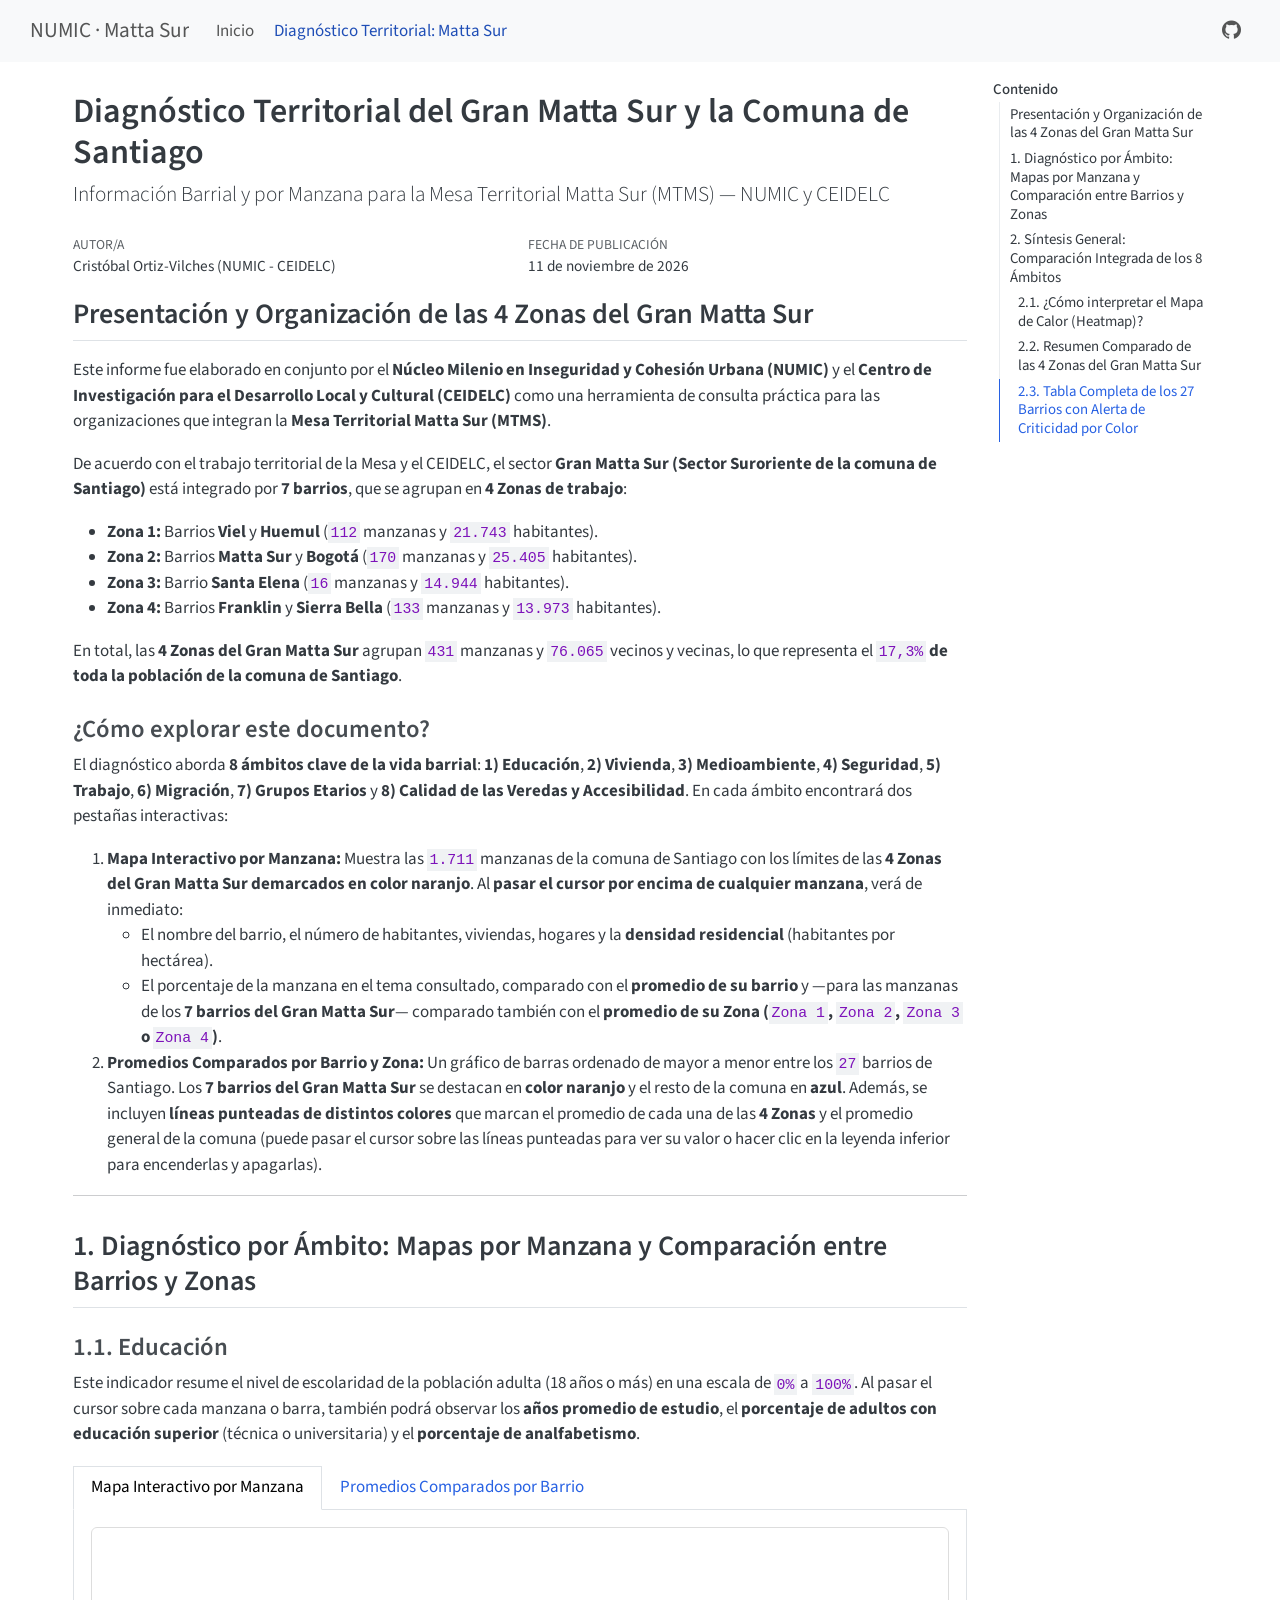
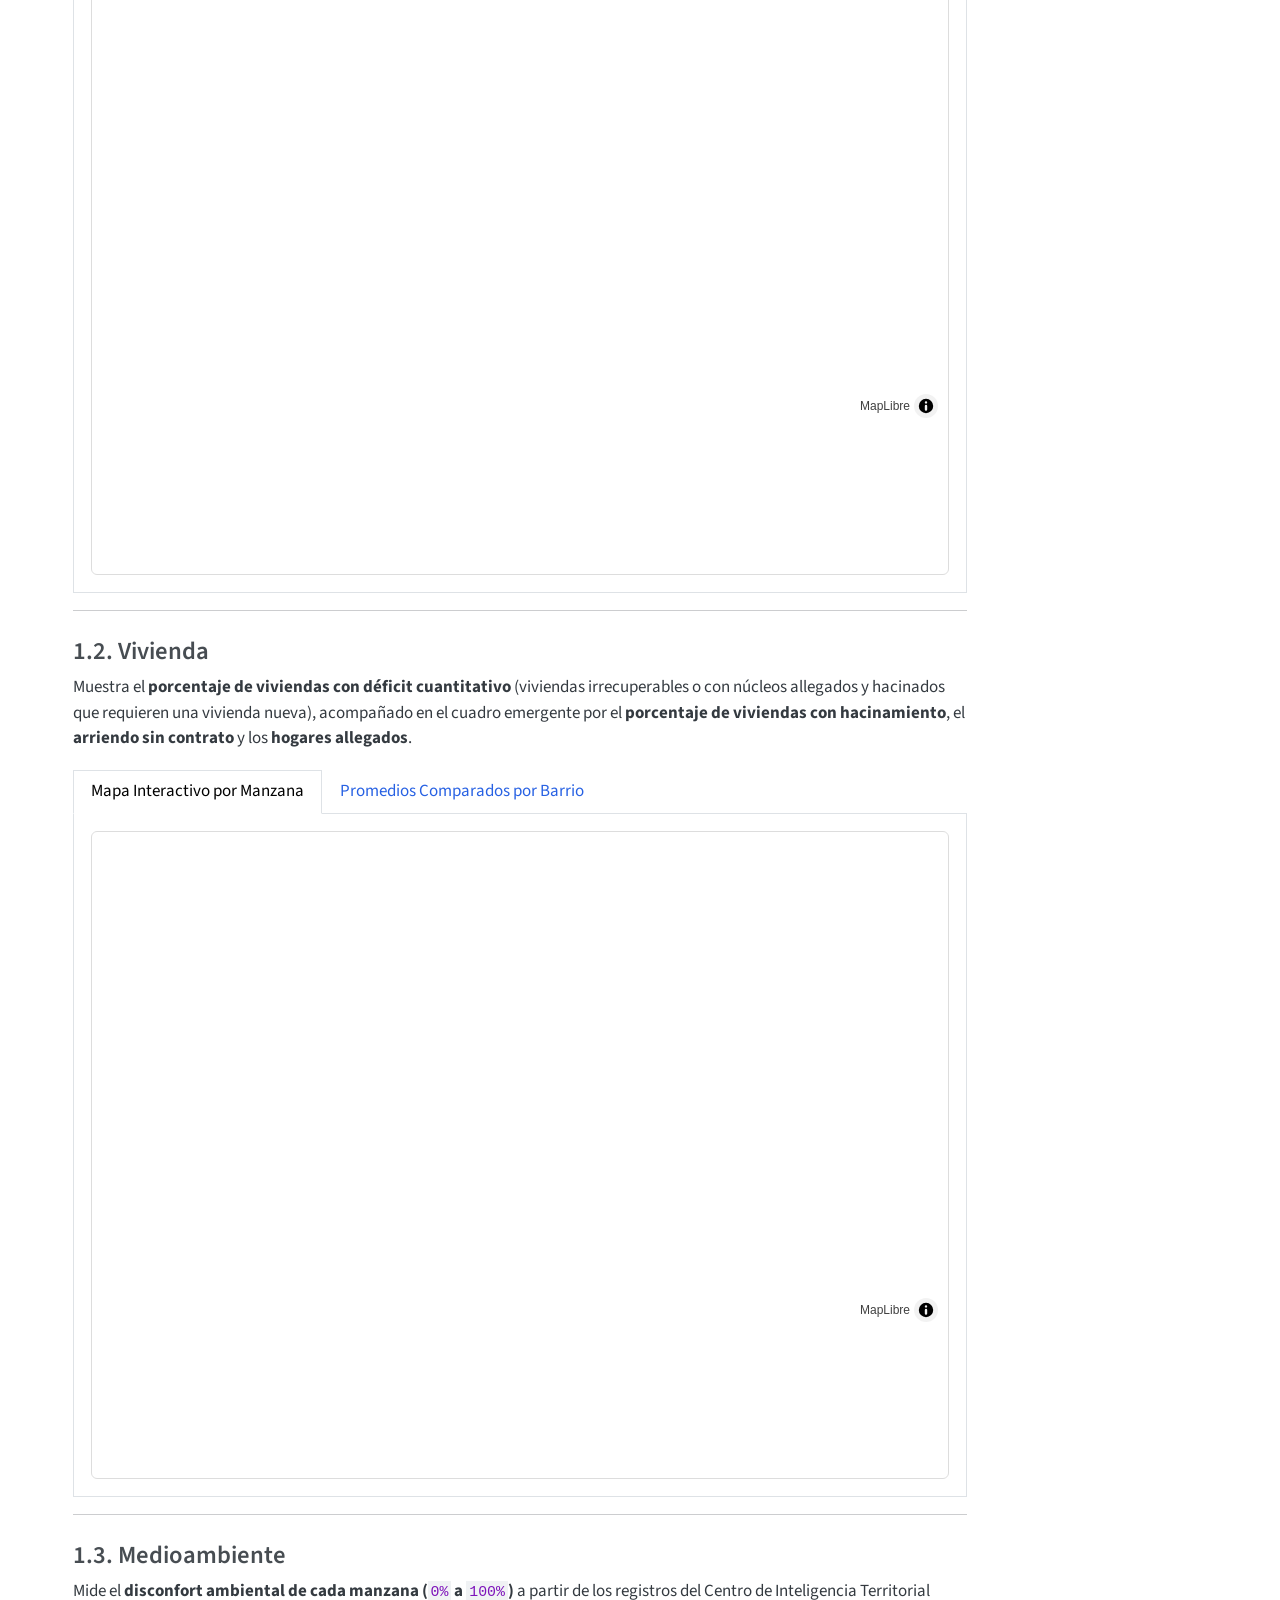
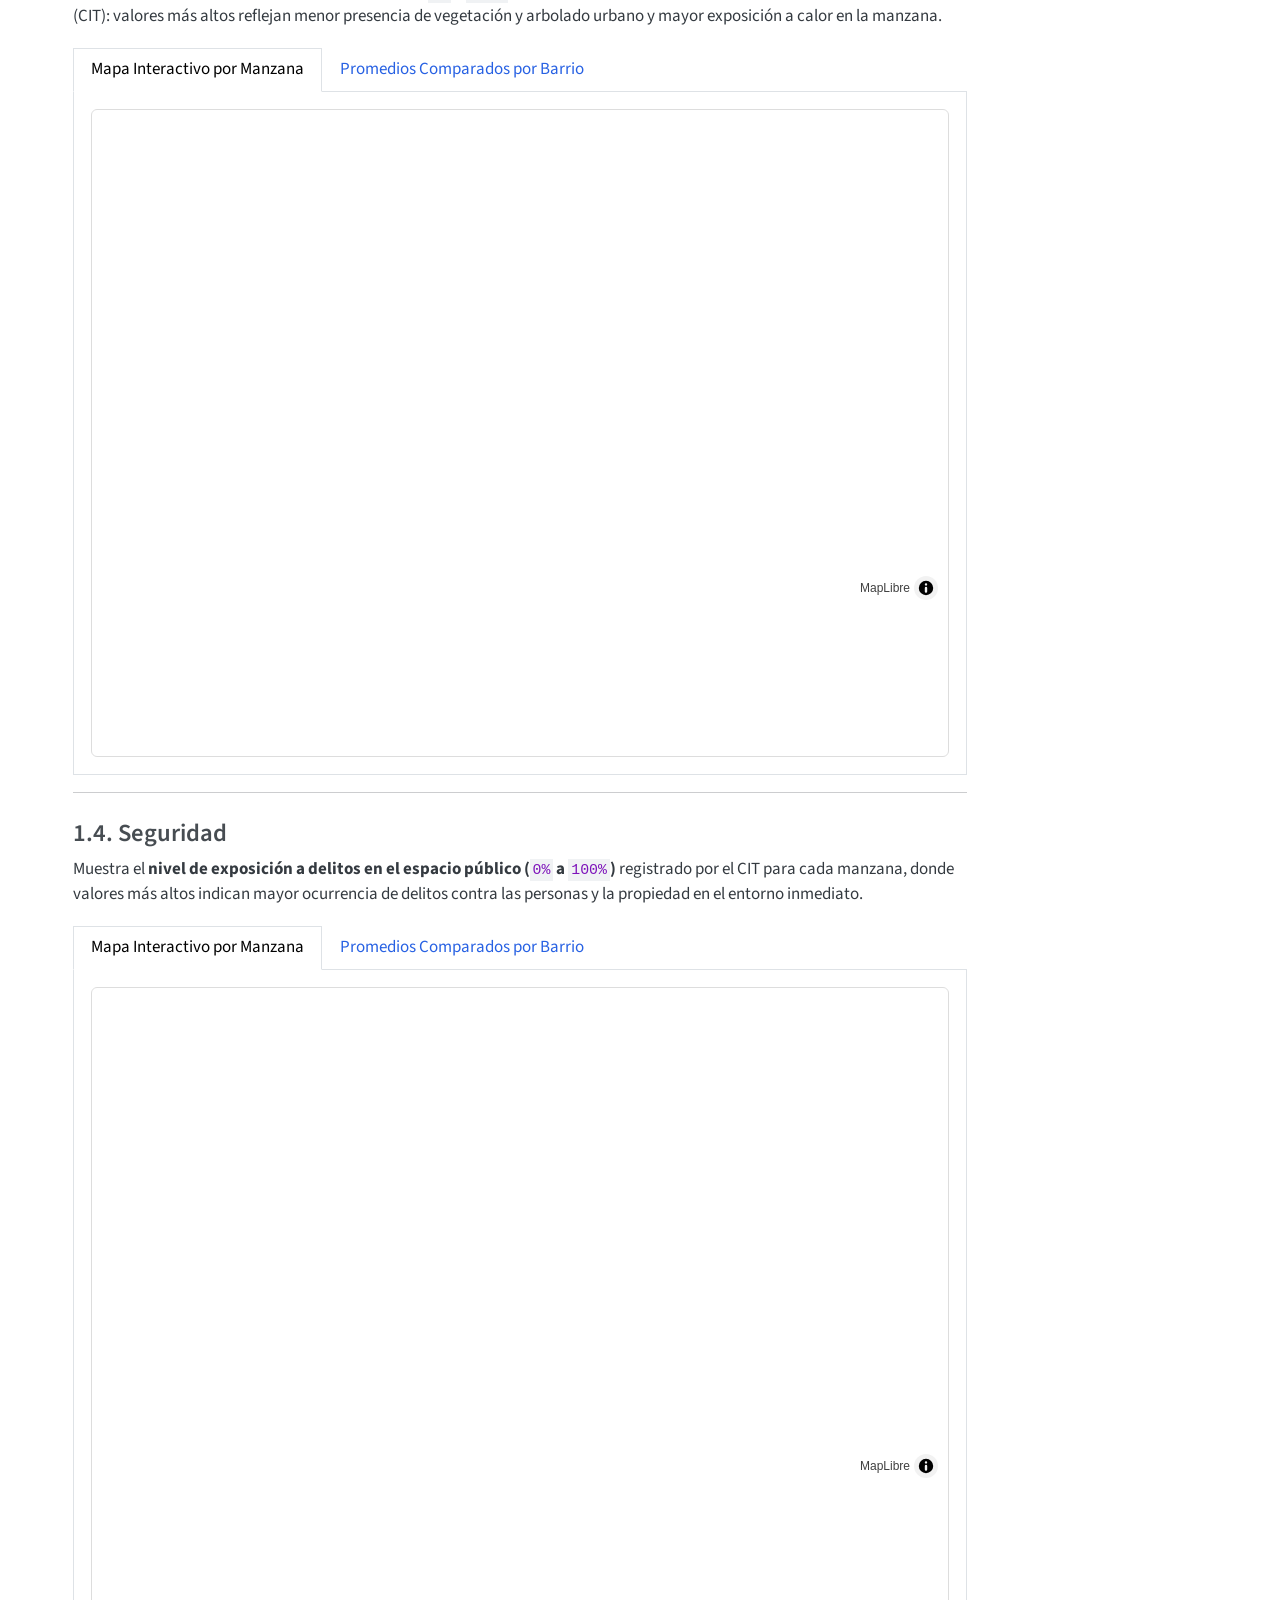
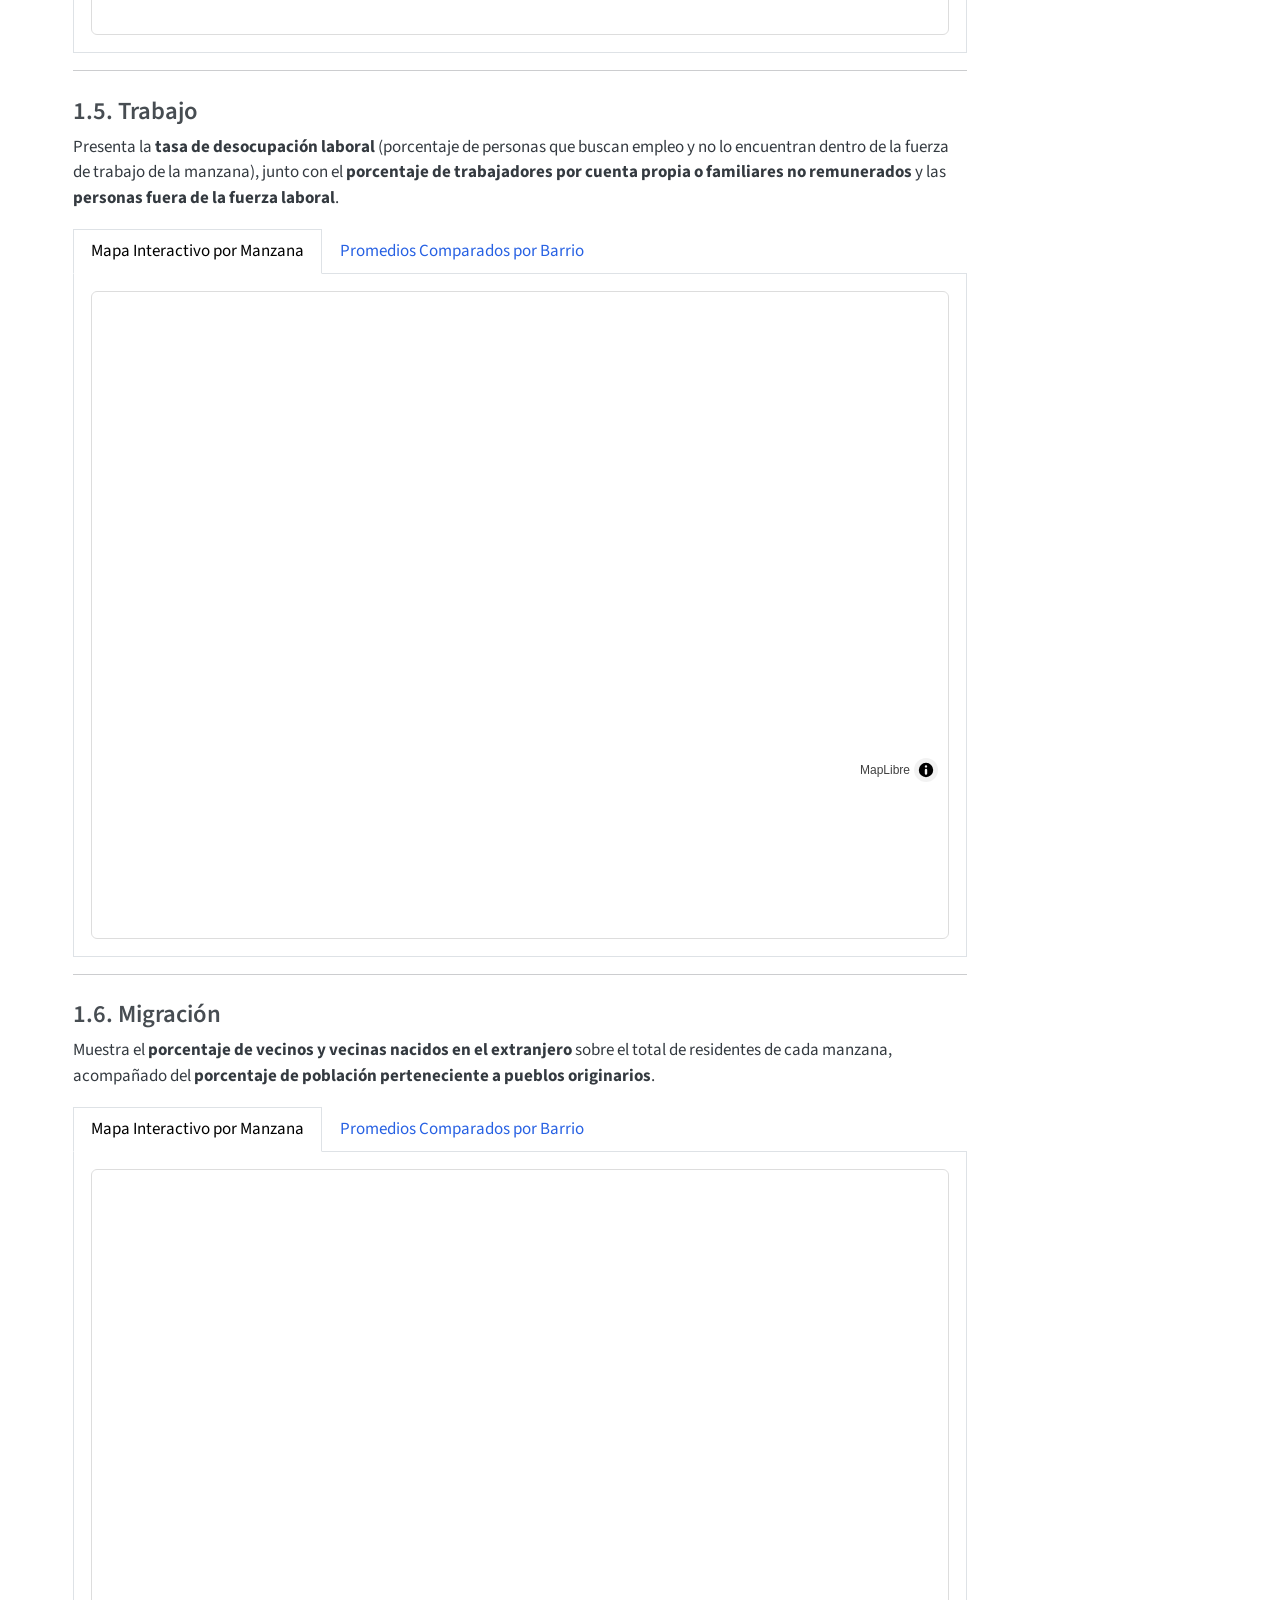
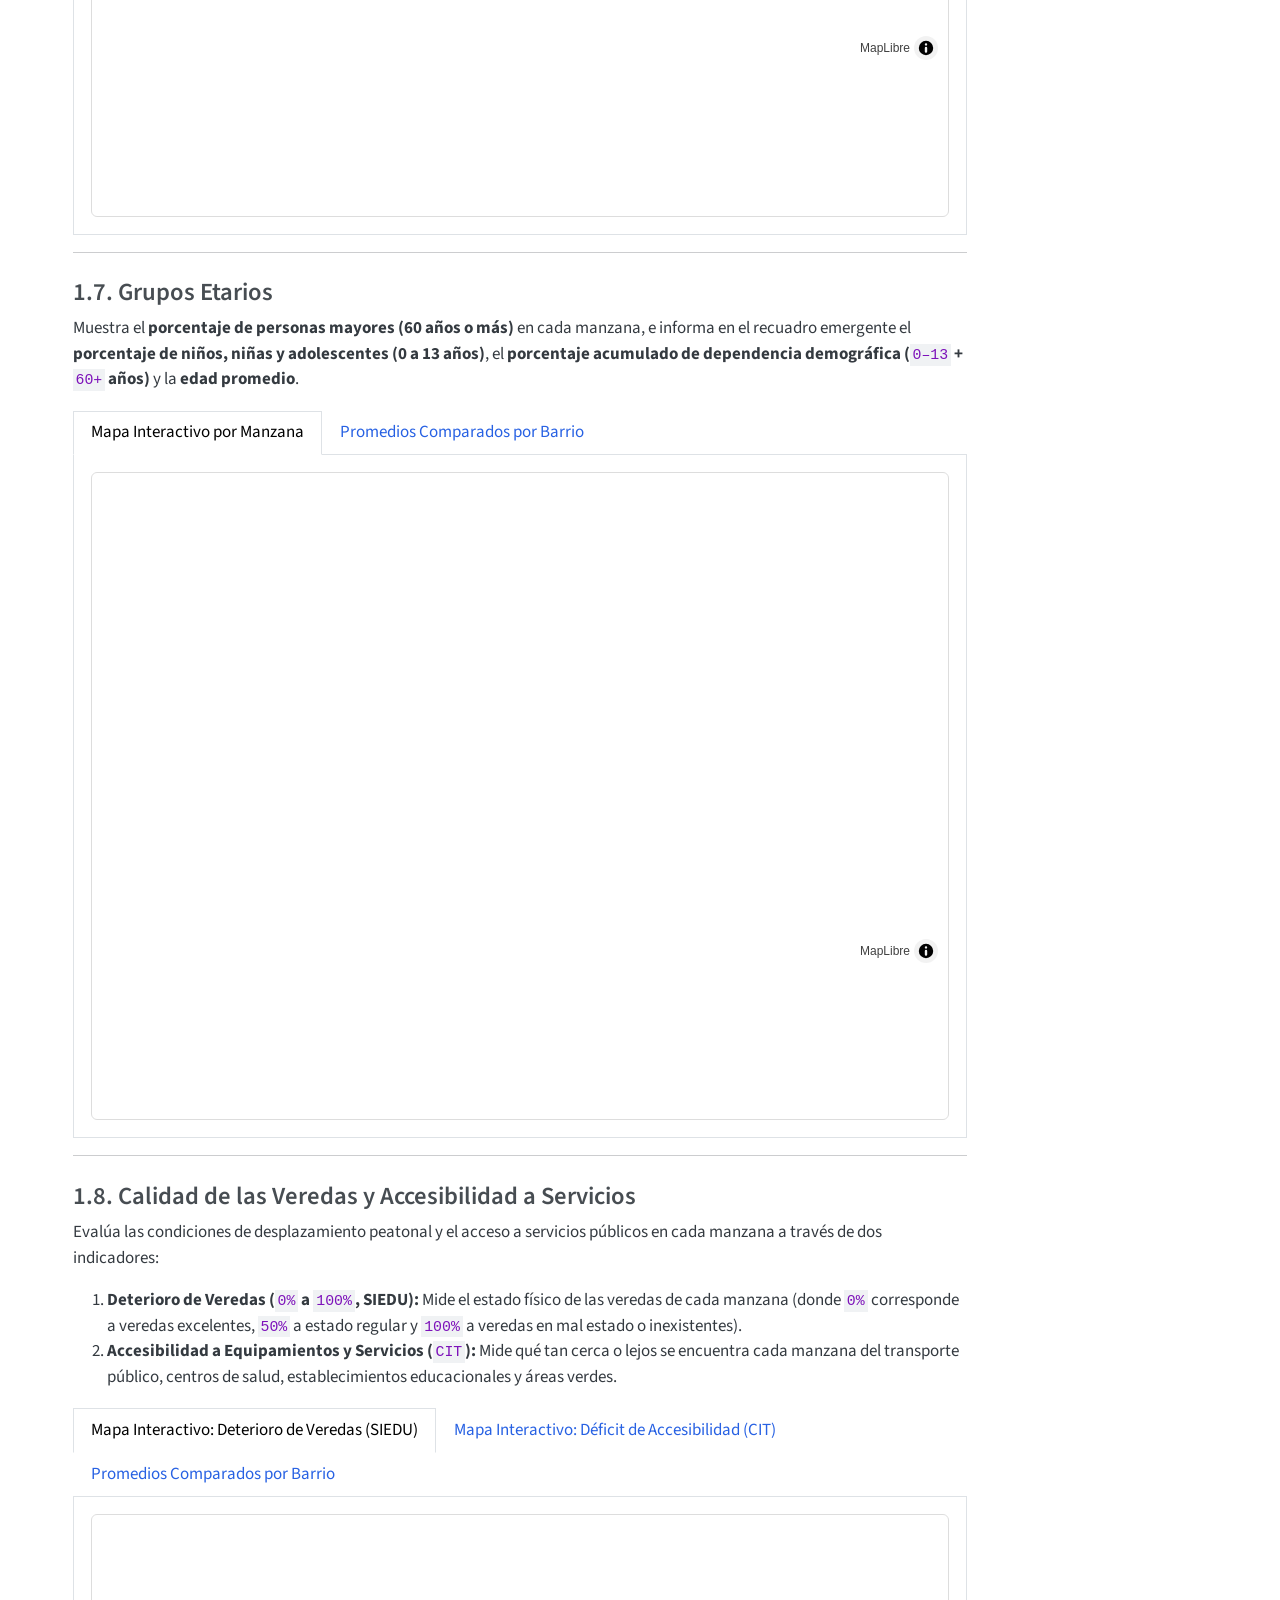
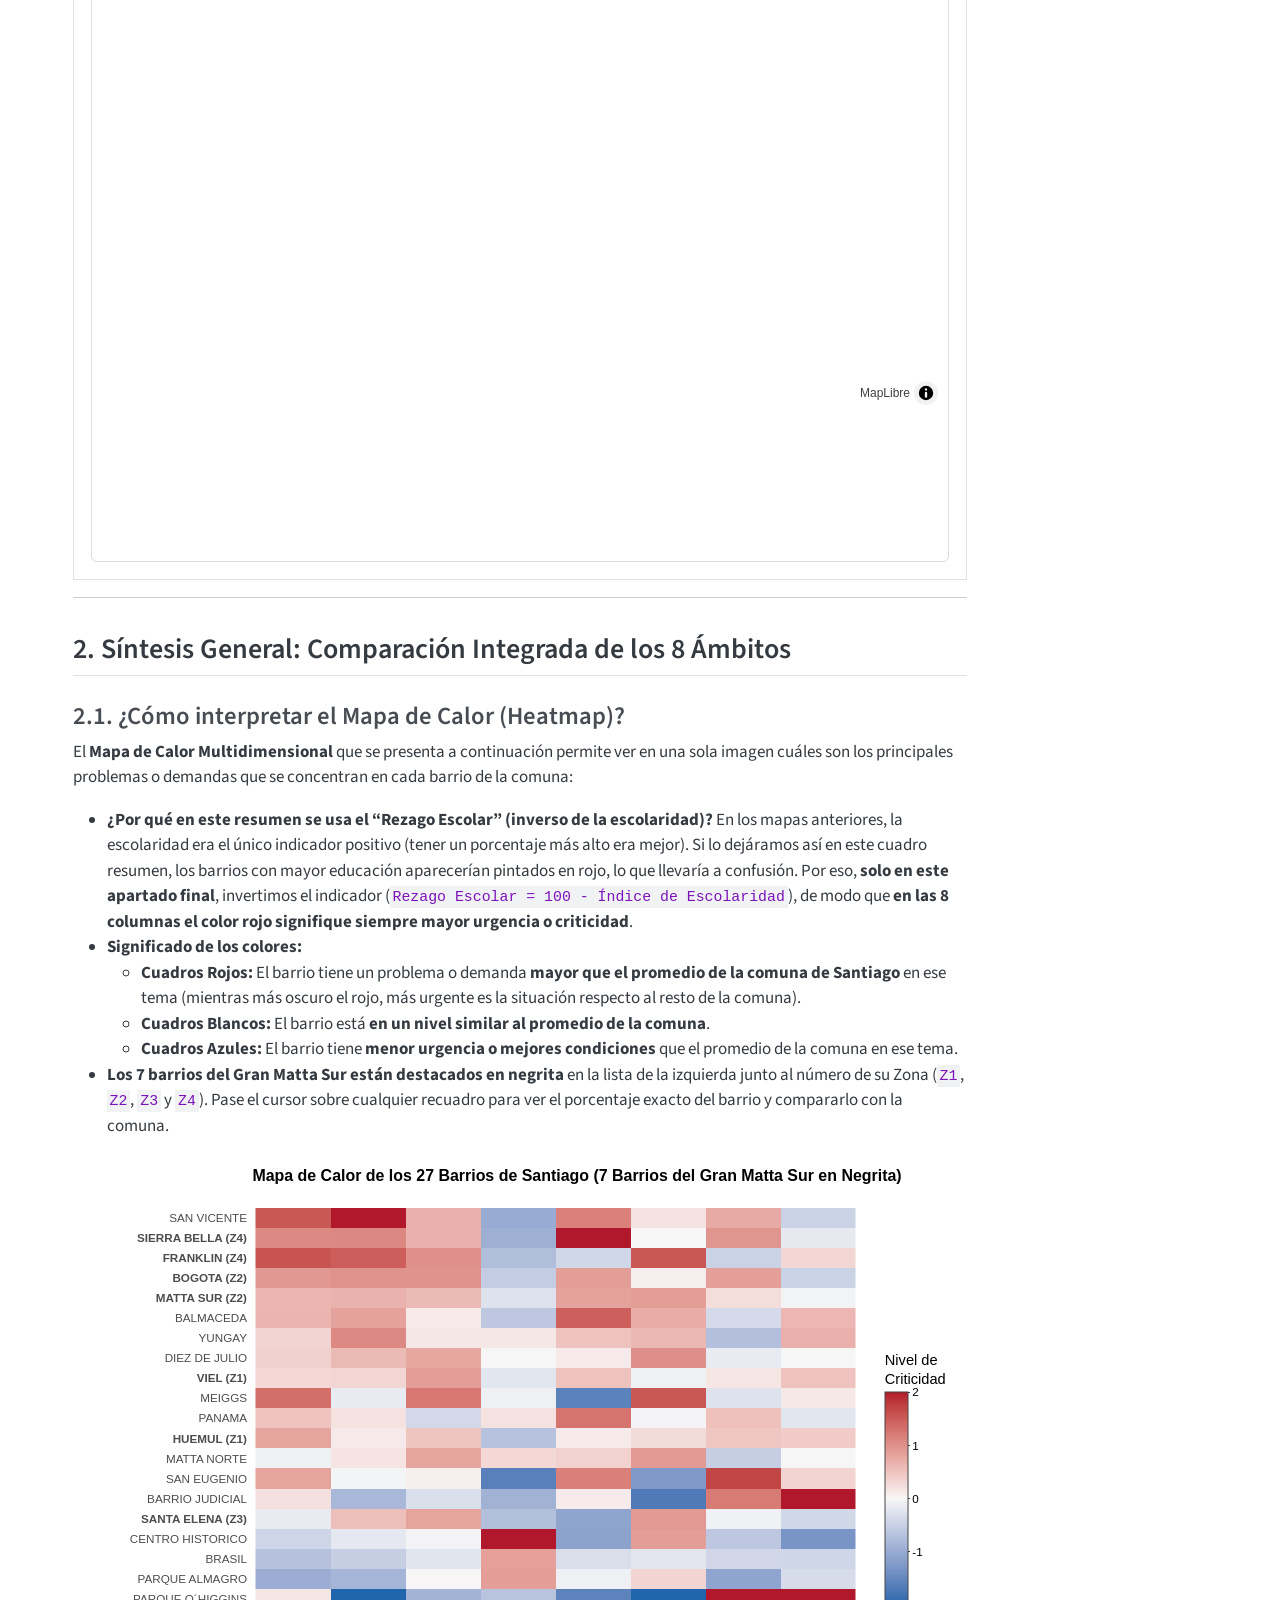
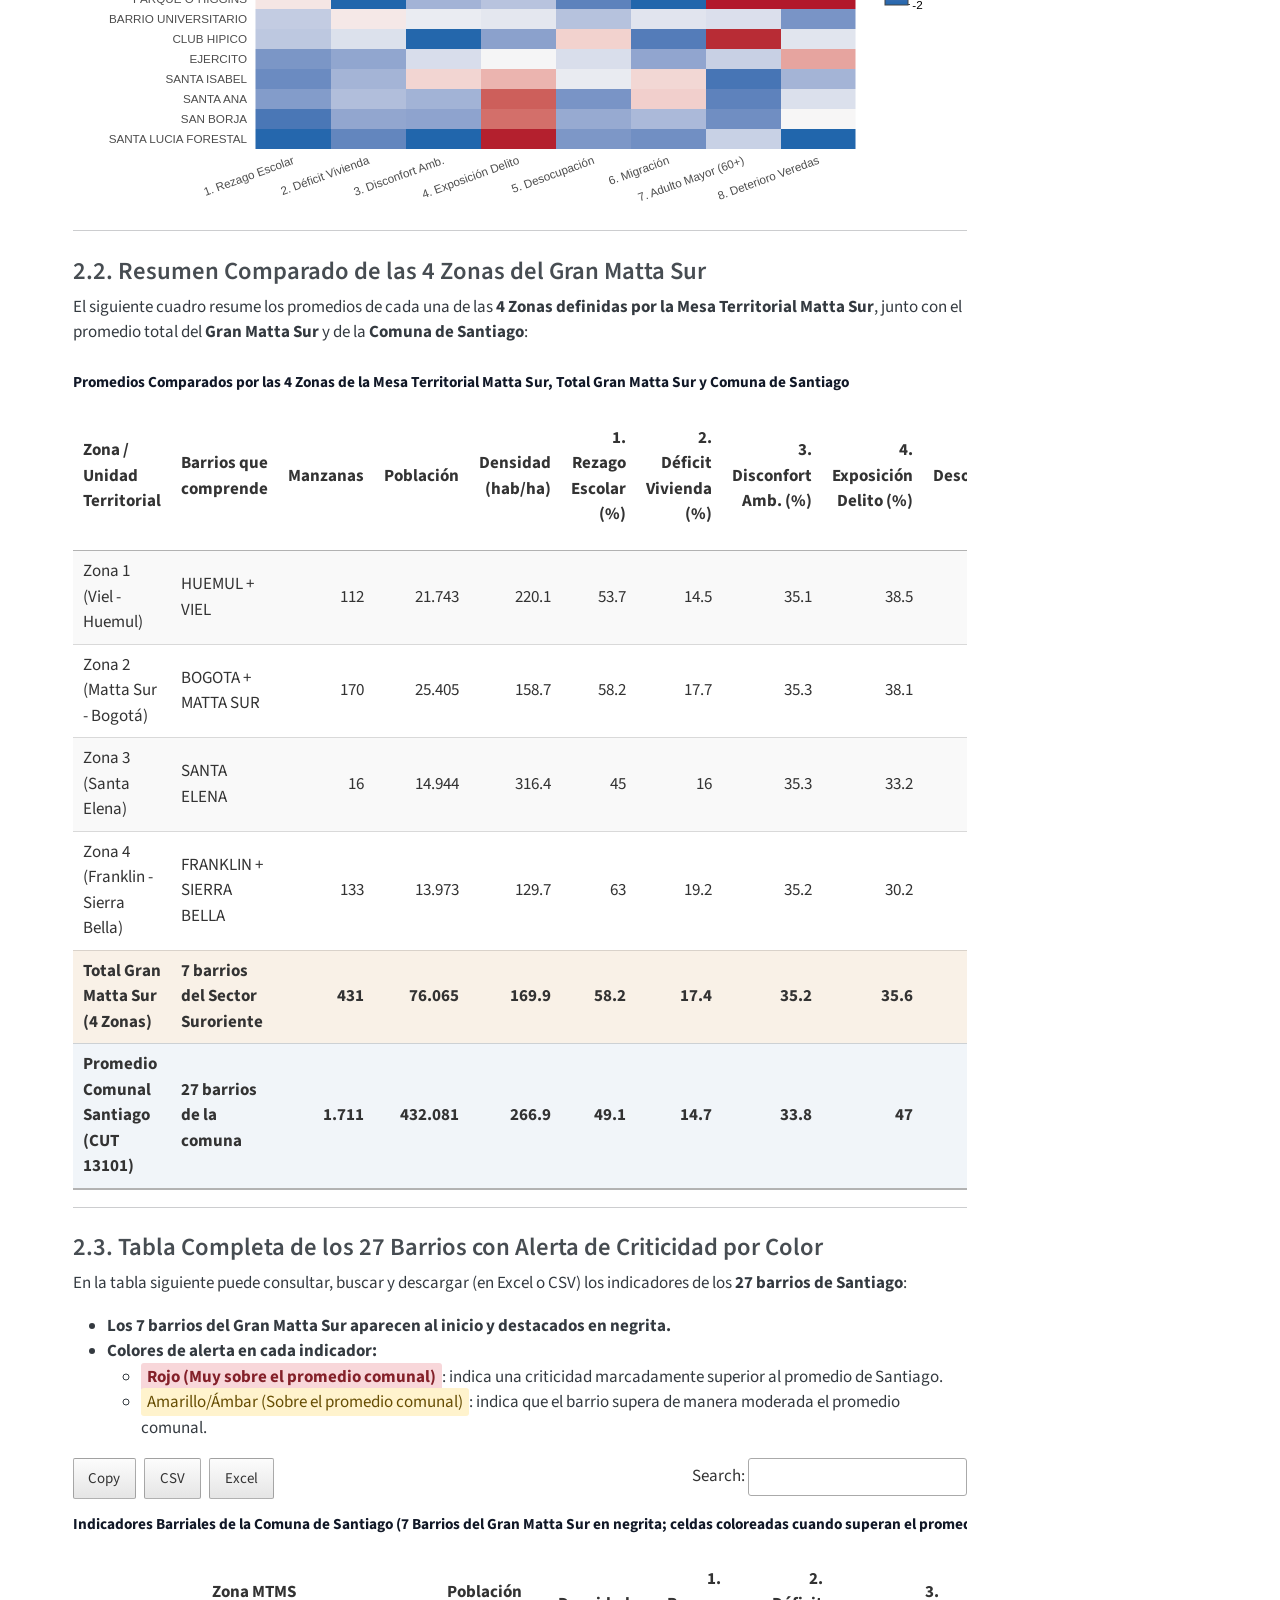
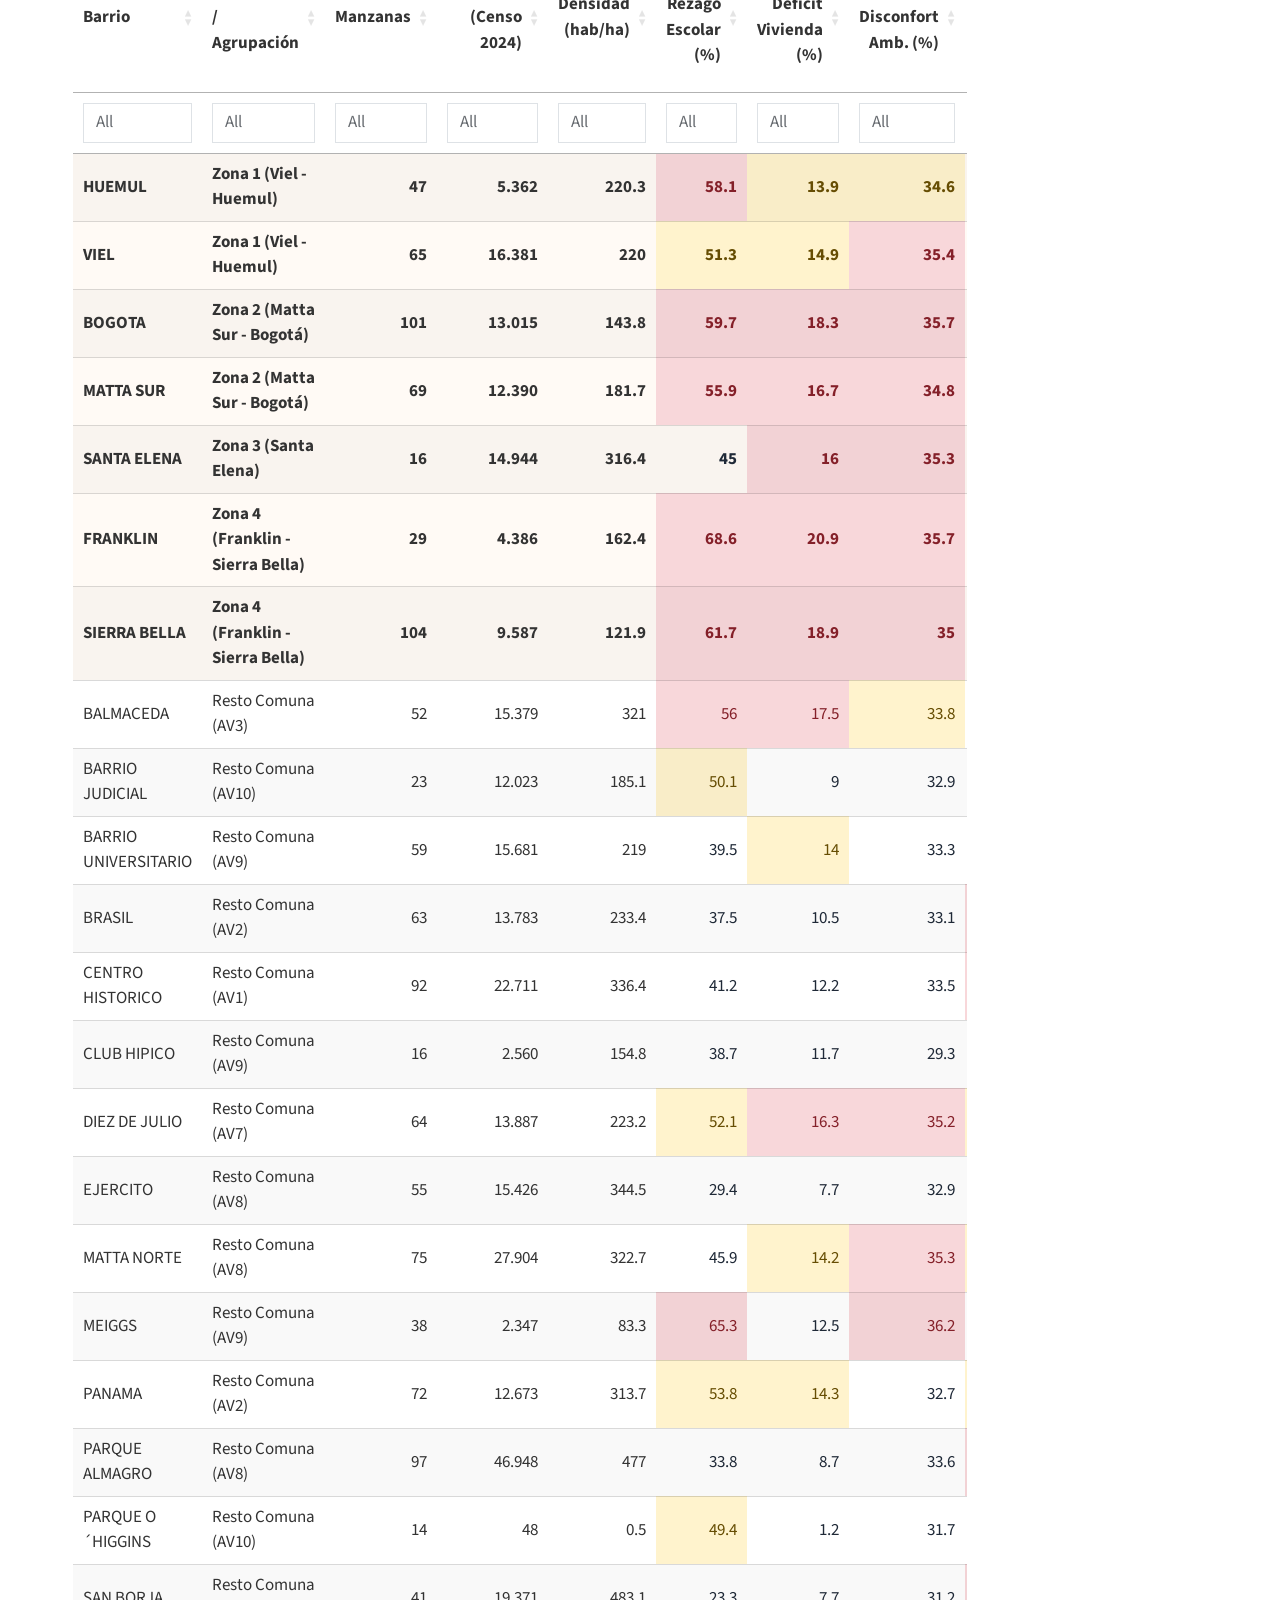
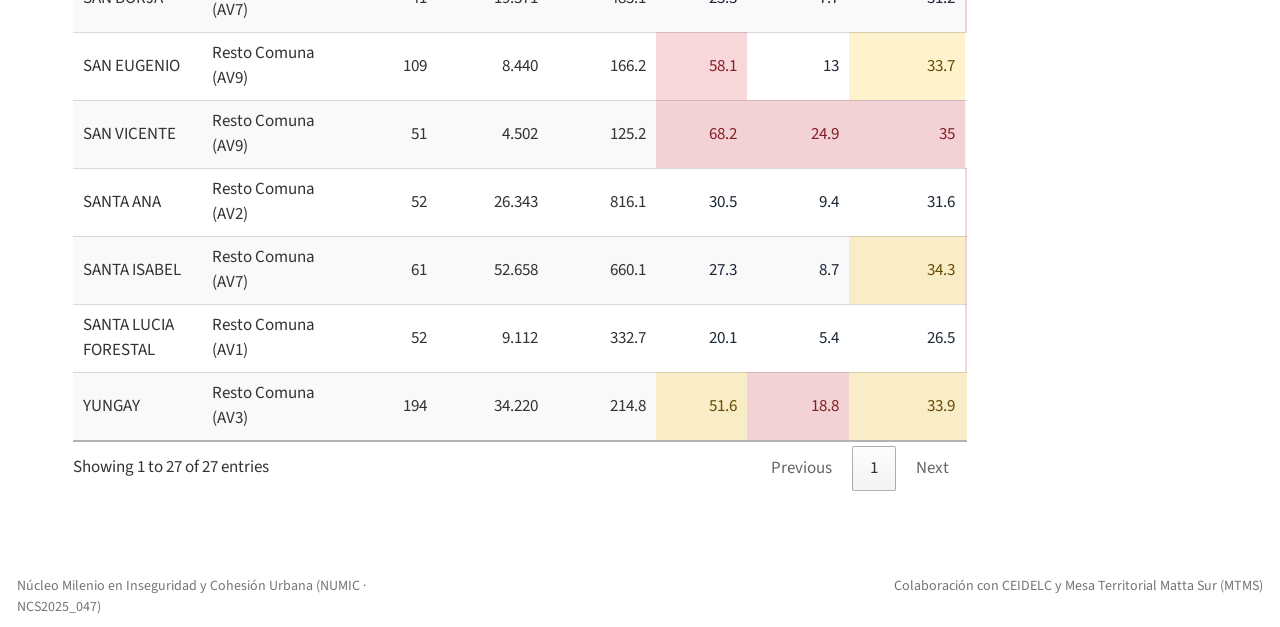
==== docs/02-numic-data-rda/2-processing/4-mattasur-analysis-report.html @ 4ddbf165 "Configura sitio web Quarto NUMIC - Matta Sur y despliegue en docs/" ====
<!DOCTYPE html>
<html xmlns="http://www.w3.org/1999/xhtml" lang="es" xml:lang="es"><head>

<meta charset="utf-8">
<meta name="generator" content="quarto-1.10.18">

<meta name="viewport" content="width=device-width, initial-scale=1.0, user-scalable=yes">

<meta name="author" content="Cristóbal Ortiz-Vilches (NUMIC - CEIDELC)">

<title>Diagnóstico Territorial del Gran Matta Sur y la Comuna de Santiago – NUMIC · Matta Sur</title>
<style>
/* Default styles provided by pandoc.
** See https://pandoc.org/MANUAL.html#variables-for-html for config info.
*/
span.smallcaps{font-variant: small-caps;}
div.columns{display: flex; gap: 1.5em;}
div.column{flex: auto;}
@media screen {
div.columns{gap: min(4vw, 1.5em);}
div.column{overflow-x: auto;}
}
div.hanging-indent{margin-left: 1.5em; text-indent: -1.5em;}
ul.task-list{list-style: none;}
ul.task-list li input[type="checkbox"] {
  width: 0.8em;
  margin: 0 0.8em 0.2em -1em; /* quarto-specific, see https://github.com/quarto-dev/quarto-cli/issues/4556 */ 
  vertical-align: middle;
}
</style>


<script src="../../site_libs/quarto-nav/quarto-nav.js"></script>
<script src="../../site_libs/quarto-nav/headroom.min.js"></script>
<script src="../../site_libs/clipboard/clipboard.min.js"></script>
<script src="../../site_libs/quarto-html/quarto.js" type="module"></script>
<script src="../../site_libs/quarto-html/tabsets/tabsets.js" type="module"></script>
<script src="../../site_libs/quarto-html/popper.min.js"></script>
<script src="../../site_libs/quarto-html/tippy.umd.min.js"></script>
<script src="../../site_libs/quarto-html/anchor.min.js"></script>
<link href="../../site_libs/quarto-html/tippy.css" rel="stylesheet">
<link href="../../site_libs/quarto-html/quarto-syntax-highlighting-64a204ab8560d761af7679ceaba22944.css" rel="stylesheet" id="quarto-text-highlighting-styles">
<script src="../../site_libs/bootstrap/bootstrap.min.js"></script>
<link href="../../site_libs/bootstrap/bootstrap-icons.css" rel="stylesheet">
<link href="../../site_libs/bootstrap/bootstrap-ea1971949f186b5d7ecce1fd3cf000e4.min.css" rel="stylesheet" append-hash="true" id="quarto-bootstrap" data-mode="light">
<script id="quarto-search-options" type="application/json">{
  "language": {
    "search-no-results-text": "No se han encontrado resultados",
    "search-matching-documents-text": "documentos encontrados",
    "search-copy-link-title": "Copiar el enlace en la búsqueda",
    "search-hide-matches-text": "Ocultar resultados adicionales",
    "search-more-match-text": "resultado adicional en este documento",
    "search-more-matches-text": "resultados adicionales en este documento",
    "search-clear-button-title": "Borrar",
    "search-text-placeholder": "",
    "search-detached-cancel-button-title": "Cancelar",
    "search-submit-button-title": "Enviar",
    "search-label": "Buscar"
  }
}</script>
<script src="../../site_libs/htmlwidgets-1.6.4/htmlwidgets.js"></script>

<link href="../../site_libs/maplibre-gl-5.15.0/maplibre-gl.css" rel="stylesheet">

<script src="../../site_libs/maplibre-gl-5.15.0/maplibre-gl.js"></script>

<link href="../../site_libs/mapbox-gl-draw-1.5.0/mapbox-gl-draw.css" rel="stylesheet">

<script src="../../site_libs/mapbox-gl-draw-1.5.0/mapbox-gl-draw.js"></script>

<script src="../../site_libs/freehand-mode-1.0.0/freehand-mode.js"></script>

<script src="../../site_libs/rectangle-mode-1.0.0/rectangle-mode.js"></script>

<script src="../../site_libs/radius-mode-1.0.0/radius-mode.js"></script>

<link href="../../site_libs/maplibre-gl-geocoder-1.5.0/maplibre-gl-geocoder.css" rel="stylesheet">

<script src="../../site_libs/maplibre-gl-geocoder-1.5.0/maplibre-gl-geocoder.min.js"></script>

<script src="../../site_libs/mapbox-gl-globe-minimap-1.2.1/bundle.js"></script>

<script src="../../site_libs/pmtiles-4.3.0/pmtiles.js"></script>

<script src="../../site_libs/h3j-h3t-0.9.2/h3j_h3t.js"></script>

<link href="../../site_libs/maptiler-geocoding-control-2.1.7/style.css" rel="stylesheet">

<script src="../../site_libs/maptiler-geocoding-control-2.1.7/maplibregl.umd.js"></script>

<script src="../../site_libs/turf-7.3.0/turf.min.js"></script>

<script src="../../site_libs/turf-operations-1.0.0/turf-operations.js"></script>

<script src="../../site_libs/html2canvas-1.4.1/html2canvas.min.js"></script>

<link href="../../site_libs/legend-interactivity-1.0.0/legend-interactivity.css" rel="stylesheet">

<script src="../../site_libs/legend-interactivity-1.0.0/legend-interactivity.js"></script>

<script src="../../site_libs/maplibregl-binding-0.4.4/maplibregl.js"></script>

<link href="../../site_libs/layers-control-1.0.0/layers-control.css" rel="stylesheet">

<script src="../../site_libs/plotly-binding-4.12.1/plotly.js"></script>

<script src="../../site_libs/typedarray-0.1/typedarray.min.js"></script>

<script src="../../site_libs/jquery-3.6.0/jquery-3.6.0.min.js"></script>

<link href="../../site_libs/crosstalk-1.2.2/css/crosstalk.min.css" rel="stylesheet">

<script src="../../site_libs/crosstalk-1.2.2/js/crosstalk.min.js"></script>

<link href="../../site_libs/plotly-htmlwidgets-css-2.25.2/plotly-htmlwidgets.css" rel="stylesheet">

<script src="../../site_libs/plotly-main-2.25.2/plotly-latest.min.js"></script>

<link href="../../site_libs/htmltools-fill-0.5.9/fill.css" rel="stylesheet">

<link href="../../site_libs/datatables-css-0.0.0/datatables-crosstalk.css" rel="stylesheet">

<script src="../../site_libs/datatables-binding-0.34.0/datatables.js"></script>

<link href="../../site_libs/dt-core-1.13.6/css/jquery.dataTables.min.css" rel="stylesheet">

<link href="../../site_libs/dt-core-1.13.6/css/jquery.dataTables.extra.css" rel="stylesheet">

<script src="../../site_libs/dt-core-1.13.6/js/jquery.dataTables.min.js"></script>

<script src="../../site_libs/jszip-1.13.6/jszip.min.js"></script>

<link href="../../site_libs/dt-ext-buttons-1.13.6/css/buttons.dataTables.min.css" rel="stylesheet">

<script src="../../site_libs/dt-ext-buttons-1.13.6/js/dataTables.buttons.min.js"></script>

<script src="../../site_libs/dt-ext-buttons-1.13.6/js/buttons.html5.min.js"></script>

<script src="../../site_libs/dt-ext-buttons-1.13.6/js/buttons.colVis.min.js"></script>

<script src="../../site_libs/dt-ext-buttons-1.13.6/js/buttons.print.min.js"></script>

<link href="../../site_libs/nouislider-7.0.10/jquery.nouislider.min.css" rel="stylesheet">

<script src="../../site_libs/nouislider-7.0.10/jquery.nouislider.min.js"></script>

<link href="../../site_libs/selectize-0.12.0/selectize.bootstrap3.css" rel="stylesheet">

<script src="../../site_libs/selectize-0.12.0/selectize.min.js"></script>



</head>

<body class="nav-fixed quarto-light">

<div id="quarto-search-results"></div>
  <header id="quarto-header" class="headroom fixed-top">
    <nav class="navbar navbar-expand-lg " data-bs-theme="dark">
      <div class="navbar-container container-fluid">
      <div class="navbar-brand-container mx-auto">
    <a class="navbar-brand" href="../../index.html">
    <span class="navbar-title">NUMIC · Matta Sur</span>
    </a>
  </div>
          <button class="navbar-toggler" type="button" data-bs-toggle="collapse" data-bs-target="#navbarCollapse" aria-controls="navbarCollapse" role="menu" aria-expanded="false" aria-label="Navegación de palanca" onclick="if (window.quartoToggleHeadroom) { window.quartoToggleHeadroom(); }">
  <span class="navbar-toggler-icon"></span>
</button>
          <div class="collapse navbar-collapse" id="navbarCollapse">
            <ul class="navbar-nav navbar-nav-scroll me-auto">
  <li class="nav-item">
    <a class="nav-link" href="../../index.html"> 
<span class="menu-text">Inicio</span></a>
  </li>  
  <li class="nav-item">
    <a class="nav-link active" href="../../02-numic-data-rda/2-processing/4-mattasur-analysis-report.html" aria-current="page"> 
<span class="menu-text">Diagnóstico Territorial: Matta Sur</span></a>
  </li>  
</ul>
            <ul class="navbar-nav navbar-nav-scroll ms-auto">
  <li class="nav-item compact">
    <a class="nav-link" href="https://github.com/territorio-numic/matta-sur"> <i class="bi bi-github" role="img" aria-label="Repositorio en GitHub">
</i> 
<span class="menu-text"></span></a>
  </li>  
</ul>
          </div> <!-- /navcollapse -->
            <div class="quarto-navbar-tools">
</div>
      </div> <!-- /container-fluid -->
    </nav>
</header>
<!-- content -->
<div id="quarto-content" class="quarto-container page-columns page-rows-contents page-layout-full page-navbar">
<!-- sidebar -->
<!-- margin-sidebar -->
    <div id="quarto-margin-sidebar" class="sidebar margin-sidebar">
        <nav id="TOC" role="doc-toc" class="toc-active">
    <h2 id="toc-title">Contenido</h2>
   
  <ul>
  <li><a href="#presentación-y-organización-de-las-4-zonas-del-gran-matta-sur" id="toc-presentación-y-organización-de-las-4-zonas-del-gran-matta-sur" class="nav-link active" data-scroll-target="#presentación-y-organización-de-las-4-zonas-del-gran-matta-sur">Presentación y Organización de las 4 Zonas del Gran Matta Sur</a>
  <ul class="collapse">
  <li><a href="#cómo-explorar-este-documento" id="toc-cómo-explorar-este-documento" class="nav-link" data-scroll-target="#cómo-explorar-este-documento">¿Cómo explorar este documento?</a></li>
  </ul></li>
  <li><a href="#diagnóstico-por-ámbito-mapas-por-manzana-y-comparación-entre-barrios-y-zonas" id="toc-diagnóstico-por-ámbito-mapas-por-manzana-y-comparación-entre-barrios-y-zonas" class="nav-link" data-scroll-target="#diagnóstico-por-ámbito-mapas-por-manzana-y-comparación-entre-barrios-y-zonas">1. Diagnóstico por Ámbito: Mapas por Manzana y Comparación entre Barrios y Zonas</a>
  <ul class="collapse">
  <li><a href="#educación" id="toc-educación" class="nav-link" data-scroll-target="#educación">1.1. Educación</a></li>
  <li><a href="#vivienda" id="toc-vivienda" class="nav-link" data-scroll-target="#vivienda">1.2. Vivienda</a></li>
  <li><a href="#medioambiente" id="toc-medioambiente" class="nav-link" data-scroll-target="#medioambiente">1.3. Medioambiente</a></li>
  <li><a href="#seguridad" id="toc-seguridad" class="nav-link" data-scroll-target="#seguridad">1.4. Seguridad</a></li>
  <li><a href="#trabajo" id="toc-trabajo" class="nav-link" data-scroll-target="#trabajo">1.5. Trabajo</a></li>
  <li><a href="#migración" id="toc-migración" class="nav-link" data-scroll-target="#migración">1.6. Migración</a></li>
  <li><a href="#grupos-etarios" id="toc-grupos-etarios" class="nav-link" data-scroll-target="#grupos-etarios">1.7. Grupos Etarios</a></li>
  <li><a href="#calidad-de-las-veredas-y-accesibilidad-a-servicios" id="toc-calidad-de-las-veredas-y-accesibilidad-a-servicios" class="nav-link" data-scroll-target="#calidad-de-las-veredas-y-accesibilidad-a-servicios">1.8. Calidad de las Veredas y Accesibilidad a Servicios</a></li>
  </ul></li>
  <li><a href="#síntesis-general-comparación-integrada-de-los-8-ámbitos" id="toc-síntesis-general-comparación-integrada-de-los-8-ámbitos" class="nav-link" data-scroll-target="#síntesis-general-comparación-integrada-de-los-8-ámbitos">2. Síntesis General: Comparación Integrada de los 8 Ámbitos</a>
  <ul class="collapse">
  <li><a href="#cómo-interpretar-el-mapa-de-calor-heatmap" id="toc-cómo-interpretar-el-mapa-de-calor-heatmap" class="nav-link" data-scroll-target="#cómo-interpretar-el-mapa-de-calor-heatmap">2.1. ¿Cómo interpretar el Mapa de Calor (Heatmap)?</a></li>
  <li><a href="#resumen-comparado-de-las-4-zonas-del-gran-matta-sur" id="toc-resumen-comparado-de-las-4-zonas-del-gran-matta-sur" class="nav-link" data-scroll-target="#resumen-comparado-de-las-4-zonas-del-gran-matta-sur">2.2. Resumen Comparado de las 4 Zonas del Gran Matta Sur</a></li>
  <li><a href="#tabla-completa-de-los-27-barrios-con-alerta-de-criticidad-por-color" id="toc-tabla-completa-de-los-27-barrios-con-alerta-de-criticidad-por-color" class="nav-link" data-scroll-target="#tabla-completa-de-los-27-barrios-con-alerta-de-criticidad-por-color">2.3. Tabla Completa de los 27 Barrios con Alerta de Criticidad por Color</a></li>
  </ul></li>
  </ul>
</nav>
    </div>
<!-- main -->
<main class="content column-page-left" id="quarto-document-content">

<header id="title-block-header" class="quarto-title-block default">
<div class="quarto-title">
<h1 class="title">Diagnóstico Territorial del Gran Matta Sur y la Comuna de Santiago</h1>
<p class="subtitle lead">Información Barrial y por Manzana para la Mesa Territorial Matta Sur (MTMS) — NUMIC y CEIDELC</p>
</div>



<div class="quarto-title-meta column-page-left">

    <div>
    <div class="quarto-title-meta-heading">Autor/a</div>
    <div class="quarto-title-meta-contents">
             <p>Cristóbal Ortiz-Vilches (NUMIC - CEIDELC) </p>
          </div>
  </div>
    
    <div>
    <div class="quarto-title-meta-heading">Fecha de publicación</div>
    <div class="quarto-title-meta-contents">
      <p class="date">11 de noviembre de 2026</p>
    </div>
  </div>
  
    
  </div>
  


</header>


<section id="presentación-y-organización-de-las-4-zonas-del-gran-matta-sur" class="level2">
<h2 class="anchored" data-anchor-id="presentación-y-organización-de-las-4-zonas-del-gran-matta-sur">Presentación y Organización de las 4 Zonas del Gran Matta Sur</h2>
<p>Este informe fue elaborado en conjunto por el <strong>Núcleo Milenio en Inseguridad y Cohesión Urbana (NUMIC)</strong> y el <strong>Centro de Investigación para el Desarrollo Local y Cultural (CEIDELC)</strong> como una herramienta de consulta práctica para las organizaciones que integran la <strong>Mesa Territorial Matta Sur (MTMS)</strong>.</p>
<p>De acuerdo con el trabajo territorial de la Mesa y el CEIDELC, el sector <strong>Gran Matta Sur (Sector Suroriente de la comuna de Santiago)</strong> está integrado por <strong>7 barrios</strong>, que se agrupan en <strong>4 Zonas de trabajo</strong>:</p>
<ul>
<li><strong>Zona 1:</strong> Barrios <strong>Viel</strong> y <strong>Huemul</strong> (<code>112</code> manzanas y <code>21.743</code> habitantes).</li>
<li><strong>Zona 2:</strong> Barrios <strong>Matta Sur</strong> y <strong>Bogotá</strong> (<code>170</code> manzanas y <code>25.405</code> habitantes).</li>
<li><strong>Zona 3:</strong> Barrio <strong>Santa Elena</strong> (<code>16</code> manzanas y <code>14.944</code> habitantes).</li>
<li><strong>Zona 4:</strong> Barrios <strong>Franklin</strong> y <strong>Sierra Bella</strong> (<code>133</code> manzanas y <code>13.973</code> habitantes).</li>
</ul>
<p>En total, las <strong>4 Zonas del Gran Matta Sur</strong> agrupan <code>431</code> manzanas y <code>76.065</code> vecinos y vecinas, lo que representa el <strong><code>17,3%</code> de toda la población de la comuna de Santiago</strong>.</p>
<section id="cómo-explorar-este-documento" class="level3">
<h3 class="anchored" data-anchor-id="cómo-explorar-este-documento">¿Cómo explorar este documento?</h3>
<p>El diagnóstico aborda <strong>8 ámbitos clave de la vida barrial</strong>: <strong>1) Educación</strong>, <strong>2) Vivienda</strong>, <strong>3) Medioambiente</strong>, <strong>4) Seguridad</strong>, <strong>5) Trabajo</strong>, <strong>6) Migración</strong>, <strong>7) Grupos Etarios</strong> y <strong>8) Calidad de las Veredas y Accesibilidad</strong>. En cada ámbito encontrará dos pestañas interactivas:</p>
<ol type="1">
<li><strong>Mapa Interactivo por Manzana:</strong> Muestra las <code>1.711</code> manzanas de la comuna de Santiago con los límites de las <strong>4 Zonas del Gran Matta Sur demarcados en color naranjo</strong>. Al <strong>pasar el cursor por encima de cualquier manzana</strong>, verá de inmediato:
<ul>
<li>El nombre del barrio, el número de habitantes, viviendas, hogares y la <strong>densidad residencial</strong> (habitantes por hectárea).</li>
<li>El porcentaje de la manzana en el tema consultado, comparado con el <strong>promedio de su barrio</strong> y —para las manzanas de los <strong>7 barrios del Gran Matta Sur</strong>— comparado también con el <strong>promedio de su Zona (<code>Zona 1</code>, <code>Zona 2</code>, <code>Zona 3</code> o <code>Zona 4</code>)</strong>.</li>
</ul></li>
<li><strong>Promedios Comparados por Barrio y Zona:</strong> Un gráfico de barras ordenado de mayor a menor entre los <code>27</code> barrios de Santiago. Los <strong>7 barrios del Gran Matta Sur</strong> se destacan en <strong>color naranjo</strong> y el resto de la comuna en <strong>azul</strong>. Además, se incluyen <strong>líneas punteadas de distintos colores</strong> que marcan el promedio de cada una de las <strong>4 Zonas</strong> y el promedio general de la comuna (puede pasar el cursor sobre las líneas punteadas para ver su valor o hacer clic en la leyenda inferior para encenderlas y apagarlas).</li>
</ol>
<hr>
</section>
</section>
<section id="diagnóstico-por-ámbito-mapas-por-manzana-y-comparación-entre-barrios-y-zonas" class="level2">
<h2 class="anchored" data-anchor-id="diagnóstico-por-ámbito-mapas-por-manzana-y-comparación-entre-barrios-y-zonas">1. Diagnóstico por Ámbito: Mapas por Manzana y Comparación entre Barrios y Zonas</h2>
<section id="educación" class="level3">
<h3 class="anchored" data-anchor-id="educación">1.1. Educación</h3>
<p>Este indicador resume el nivel de escolaridad de la población adulta (18 años o más) en una escala de <code>0%</code> a <code>100%</code>. Al pasar el cursor sobre cada manzana o barra, también podrá observar los <strong>años promedio de estudio</strong>, el <strong>porcentaje de adultos con educación superior</strong> (técnica o universitaria) y el <strong>porcentaje de analfabetismo</strong>.</p>
<div class="tabset-margin-container"></div><div class="panel-tabset">
<ul class="nav nav-tabs" role="tablist"><li class="nav-item" role="presentation"><a class="nav-link active" id="tabset-1-1-tab" data-bs-toggle="tab" data-bs-target="#tabset-1-1" role="tab" aria-controls="tabset-1-1" aria-selected="true" href="">Mapa Interactivo por Manzana</a></li><li class="nav-item" role="presentation"><a class="nav-link" id="tabset-1-2-tab" data-bs-toggle="tab" data-bs-target="#tabset-1-2" role="tab" aria-controls="tabset-1-2" aria-selected="false" href="">Promedios Comparados por Barrio</a></li></ul>
<div class="tab-content">
<div id="tabset-1-1" class="tab-pane active" role="tabpanel" aria-labelledby="tabset-1-1-tab">
<div class="cell">
<div class="cell-output-display">
<div style="width: 100%; height: 72vh; border: 1px solid #ddd; border-radius: 6px;">
<div id="htmlwidget-dd966ab2dd27fe522bc5" style="width:100%;height:500px;" class="maplibregl html-widget"></div>
<script type="application/json" data-for="htmlwidget-dd966ab2dd27fe522bc5">{"x":{"style":"https://basemaps.cartocdn.com/gl/positron-gl-style/style.json","center":[0,0],"zoom":0,"bearing":0,"pitch":0,"projection":"globe","additional_params":{"bounds":[-70.69232280575731,-33.47852883565923,-70.62506940554469,-33.4256949085228]},"layers":[{"id":"mzn_fill_layer","type":"fill","source":{"type":"geojson","data":{"type":"FeatureCollection","features":[{"type":"Feature","properties":{"cod_mzn":"13101011001008","cut":13101,"comuna":"SANTIAGO","id_zona":1310101001.0,"area_c":"URBANO","n_per":188.0,"n_hog":123.0,"n_vp":144.0,"n_ocupado":129.0,"n_desocupado":4.0,"n_fuera_fuerza_trabajo":50.0,"prom_escolaridad18":15.7,"n_cine_terciaria_maestria_doctorado":124.0,"n_analfabet":1.0,"n_deficit_cuantitativo":4.0,"n_viv_hacinadas":4.0,"n_viv_irrecuperables":0.0,"n_tenencia_arrendada_sin_contrato":1.0,"n_tenencia_arrendada_contrato":84.0,"n_tenencia_propia_pagandose":4.0,"n_hog_allegados":0.0,"n_cise_rec_independientes":59.0,"n_cise_rec_trabajador_no_remunerado":0.0,"n_inmigrantes":15.0,"n_pueblos_orig":8.0,"n_afrodescendencia":null,"n_edad_0_5":0.0,"n_edad_6_13":4.0,"n_edad_14_17":1.0,"n_edad_18_24":12.0,"n_edad_25_44":92.0,"n_edad_45_59":30.0,"n_edad_60_mas":49.0,"prom_edad":46.3,"n_hog_60":27.0,"n_hog_menores":3.0,"n_jefatura_mujer":56.0,"area_m2":2565.354781200309,"area_hectareas":0.2565354781200309,"densidad_mzn":732.8421058082122,"unidad":1.0,"barrio":"SANTA LUCIA FORESTAL","agrp":"AV1","zona_corta":null,"zona_mtms":null,"es_gran_matta_sur":false,"dim_seg":0.254738146263,"dim_amb":0.744644195072,"dim_acc":0.985469256809,"dim_soc":0.860609361753,"mbht":0.754706,"qswalk_pond":3.0,"manzana_habitada":true,"n_per_18_mas":183.0,"n_pea":133.0,"pct_educ_superior":67.75956284153006,"pct_analfabetismo":0.5319148936170213,"pct_deficit_cuant":2.7777777777777777,"tasa_hacinamiento":2.7777777777777777,"pct_arriendo_informal":0.8130081300813009,"pct_allegamiento":0.0,"ind_disconfort_amb":25.5355804928,"ind_calidad_amb":74.46441950719999,"ind_mbht_global":75.4706,"ind_inseguridad_del":74.52618537369999,"ind_seguridad_cit":25.4738146263,"tasa_desocupacion":3.007518796992481,"pct_informalidad":45.73643410852713,"pct_inactividad":27.322404371584703,"pct_inmigrantes":7.9787234042553195,"pct_pueblos_orig":4.25531914893617,"pct_adulto_mayor":26.063829787234045,"pct_infancia":2.127659574468085,"tasa_dependencia_etaria":28.191489361702125,"ind_deterioro_veredas":50.0,"ind_inaccesibilidad_cit":1.4530743191000006,"ind_accesibilidad_cit":98.5469256809,"ind_escolaridad":83.54430379746834,"ind_rezago_escolar":16.455696202531655,"ind_calidad_veredas":50.0,"cat_veredas":"Regular","barrio_ind_escolaridad":79.92766726943943,"barrio_pct_deficit_cuant":5.379861097643334,"barrio_ind_disconfort_amb":26.5148205607,"barrio_ind_inseguridad_del":79.07365956439153,"barrio_tasa_desocupacion":4.274981065484471,"barrio_pct_inmigrantes":18.506485893258063,"barrio_pct_adulto_mayor":16.43708895770102,"barrio_ind_deterioro_veredas":27.88462547025826,"barrio_ind_inaccesibilidad_cit":1.1645421463000003,"zona_ind_escolaridad":null,"zona_pct_deficit_cuant":null,"zona_ind_disconfort_amb":null,"zona_ind_inseguridad_del":null,"zona_tasa_desocupacion":null,"zona_pct_inmigrantes":null,"zona_pct_adulto_mayor":null,"zona_ind_deterioro_veredas":null,"zona_ind_inaccesibilidad_cit":null,"tooltip_html":"<div style='font-family: system-ui, -apple-system, sans-serif; font-size: 12px; line-height: 1.42; padding: 6px 8px; min-width: 245px; color: #1f2937;'><div style='font-size: 13px; font-weight: 700; color: #111827; margin-bottom: 2px;'>Barrio: SANTA LUCIA FORESTAL\u003c/div><div style='font-size: 11px; color: #4b5563; margin-bottom: 6px;'>Agrupación: <strong>AV1\u003c/strong> | Manzana: <strong>13101011001008\u003c/strong><br>Población: <strong>188 hab.\u003c/strong> | Viviendas: <strong>144\u003c/strong> | Hogares: <strong>123\u003c/strong><br>Densidad Residencial: <strong>732,8 hab/ha\u003c/strong>\u003c/div><div style='background: #f8fafc; border-left: 3px solid #ea580c; padding: 5px 7px; margin-bottom: 6px; border-radius: 3px;'><span style='font-size: 11px; color: #374151;'>Índice de Escolaridad Adulta:\u003c/span><br><strong style='font-size: 15px; color: #111827;'>83,5%\u003c/strong><br><span style='font-size: 11px; color: #4b5563;'>Promedio Barrio (SANTA LUCIA FORESTAL): <strong>79,9%\u003c/strong> (+3,6 pp)\u003c/span>\u003c/div><div style='font-size: 11px; color: #444;'>• Escolaridad promedio (+18): <strong>15,7 años\u003c/strong><br>• Educación Superior (+18): <strong>67,8%\u003c/strong><br>• Tasa de Analfabetismo: <strong>0,53%\u003c/strong>\u003c/div>\u003c/div>"},"geometry":{"type":"Polygon","coordinates":[[[-70.64358755199993,-33.43624147799994],[-70.64359864999994,-33.436246081999904],[-70.64361734899995,-33.436244969999905],[-70.64363268799991,-33.436240878999904],[-70.64364743499993,-33.43623463599993],[-70.64366269299995,-33.436226226999906],[-70.64433911799995,-33.43581000599994],[-70.64436786399995,-33.43579194599993],[-70.64438852299992,-33.43577945799995],[-70.64439459899995,-33.43577584199994],[-70.6444002419999,-33.43577094599993],[-70.64440425899994,-33.43576671299989],[-70.64440783099991,-33.435760558999895],[-70.6444101429999,-33.435755207999925],[-70.64441015199992,-33.43575518199992],[-70.64441134999993,-33.4357514049999],[-70.64441135699991,-33.4357513779999],[-70.64443183199995,-33.43562470299993],[-70.64443183299994,-33.435624674999914],[-70.64443012499993,-33.435614498999946],[-70.64443011899994,-33.43561447099995],[-70.64442758199993,-33.43560808799992],[-70.6444246339999,-33.43560293899993],[-70.64442205299991,-33.435598769999956],[-70.64441907399993,-33.435595549999896],[-70.6444145939999,-33.435591357999954],[-70.64441008699993,-33.435588755999895],[-70.64440444099995,-33.43558613899995],[-70.64440067399994,-33.43558450099993],[-70.64439275799992,-33.43558153799995],[-70.64438629299991,-33.43557972999991],[-70.64437558899994,-33.43557893999992],[-70.64436490299994,-33.43557908199995],[-70.64435824599991,-33.4355801499999],[-70.6443452819999,-33.43558348799991],[-70.64434070099992,-33.43558502099995],[-70.64432039799993,-33.43559558499994],[-70.64422656599993,-33.43564309099992],[-70.64348965799991,-33.435982934999906],[-70.64347542199994,-33.43599204899992],[-70.64346555299994,-33.436005218999924],[-70.64345933899995,-33.43602172399994],[-70.6434593319999,-33.43602174999995],[-70.64345608199996,-33.43603827499994],[-70.64345608199996,-33.43603830299993],[-70.64345723299994,-33.43605687099994],[-70.64345723899993,-33.43605689699994],[-70.64346430599994,-33.43607553699991],[-70.64356505899991,-33.43622147699994],[-70.64357807299992,-33.43623512399995],[-70.64358755199993,-33.43624147799994]]]}},{"type":"Feature","properties":{"cod_mzn":"13101011001011","cut":13101,"comuna":"SANTIAGO","id_zona":1310101001.0,"area_c":"URBANO","n_per":368.0,"n_hog":200.0,"n_vp":235.0,"n_ocupado":261.0,"n_desocupado":5.0,"n_fuera_fuerza_trabajo":65.0,"prom_escolaridad18":16.5,"n_cine_terciaria_maestria_doctorado":239.0,"n_analfabet":1.0,"n_deficit_cuantitativo":8.0,"n_viv_hacinadas":6.0,"n_viv_irrecuperables":0.0,"n_tenencia_arrendada_sin_contrato":6.0,"n_tenencia_arrendada_contrato":108.0,"n_tenencia_propia_pagandose":25.0,"n_hog_allegados":2.0,"n_cise_rec_independientes":126.0,"n_cise_rec_trabajador_no_remunerado":2.0,"n_inmigrantes":45.0,"n_pueblos_orig":13.0,"n_afrodescendencia":null,"n_edad_0_5":19.0,"n_edad_6_13":16.0,"n_edad_14_17":7.0,"n_edad_18_24":25.0,"n_edad_25_44":163.0,"n_edad_45_59":69.0,"n_edad_60_mas":69.0,"prom_edad":40.1,"n_hog_60":35.0,"n_hog_menores":25.0,"n_jefatura_mujer":101.0,"area_m2":7774.926216429987,"area_hectareas":0.7774926216429987,"densidad_mzn":473.3163888068054,"unidad":1.0,"barrio":"SANTA LUCIA FORESTAL","agrp":"AV1","zona_corta":null,"zona_mtms":null,"es_gran_matta_sur":false,"dim_seg":0.254738146263,"dim_amb":0.705300625768,"dim_acc":0.994068911654,"dim_soc":0.859351312759,"mbht":0.752782,"qswalk_pond":2.0,"manzana_habitada":true,"n_per_18_mas":326.0,"n_pea":266.0,"pct_educ_superior":73.31288343558282,"pct_analfabetismo":0.2717391304347826,"pct_deficit_cuant":3.404255319148936,"tasa_hacinamiento":2.553191489361702,"pct_arriendo_informal":3.0,"pct_allegamiento":1.0,"ind_disconfort_amb":29.469937423199998,"ind_calidad_amb":70.5300625768,"ind_mbht_global":75.2782,"ind_inseguridad_del":74.52618537369999,"ind_seguridad_cit":25.4738146263,"tasa_desocupacion":1.8796992481203008,"pct_informalidad":49.042145593869726,"pct_inactividad":19.637462235649547,"pct_inmigrantes":12.228260869565217,"pct_pueblos_orig":3.532608695652174,"pct_adulto_mayor":18.75,"pct_infancia":9.510869565217392,"tasa_dependencia_etaria":28.26086956521739,"ind_deterioro_veredas":25.0,"ind_inaccesibilidad_cit":0.593108834599998,"ind_accesibilidad_cit":99.4068911654,"ind_escolaridad":93.67088607594937,"ind_rezago_escolar":6.329113924050631,"ind_calidad_veredas":75.0,"cat_veredas":"Buena","barrio_ind_escolaridad":79.92766726943943,"barrio_pct_deficit_cuant":5.379861097643334,"barrio_ind_disconfort_amb":26.5148205607,"barrio_ind_inseguridad_del":79.07365956439153,"barrio_tasa_desocupacion":4.274981065484471,"barrio_pct_inmigrantes":18.506485893258063,"barrio_pct_adulto_mayor":16.43708895770102,"barrio_ind_deterioro_veredas":27.88462547025826,"barrio_ind_inaccesibilidad_cit":1.1645421463000003,"zona_ind_escolaridad":null,"zona_pct_deficit_cuant":null,"zona_ind_disconfort_amb":null,"zona_ind_inseguridad_del":null,"zona_tasa_desocupacion":null,"zona_pct_inmigrantes":null,"zona_pct_adulto_mayor":null,"zona_ind_deterioro_veredas":null,"zona_ind_inaccesibilidad_cit":null,"tooltip_html":"<div style='font-family: system-ui, -apple-system, sans-serif; font-size: 12px; line-height: 1.42; padding: 6px 8px; min-width: 245px; color: #1f2937;'><div style='font-size: 13px; font-weight: 700; color: #111827; margin-bottom: 2px;'>Barrio: SANTA LUCIA FORESTAL\u003c/div><div style='font-size: 11px; color: #4b5563; margin-bottom: 6px;'>Agrupación: <strong>AV1\u003c/strong> | Manzana: <strong>13101011001011\u003c/strong><br>Población: <strong>368 hab.\u003c/strong> | Viviendas: <strong>235\u003c/strong> | Hogares: <strong>200\u003c/strong><br>Densidad Residencial: <strong>473,3 hab/ha\u003c/strong>\u003c/div><div style='background: #f8fafc; border-left: 3px solid #ea580c; padding: 5px 7px; margin-bottom: 6px; border-radius: 3px;'><span style='font-size: 11px; color: #374151;'>Índice de Escolaridad Adulta:\u003c/span><br><strong style='font-size: 15px; color: #111827;'>93,7%\u003c/strong><br><span style='font-size: 11px; color: #4b5563;'>Promedio Barrio (SANTA LUCIA FORESTAL): <strong>79,9%\u003c/strong> (+13,7 pp)\u003c/span>\u003c/div><div style='font-size: 11px; color: #444;'>• Escolaridad promedio (+18): <strong>16,5 años\u003c/strong><br>• Educación Superior (+18): <strong>73,3%\u003c/strong><br>• Tasa de Analfabetismo: <strong>0,27%\u003c/strong>\u003c/div>\u003c/div>"},"geometry":{"type":"Polygon","coordinates":[[[-70.64069462399993,-33.436792717999936],[-70.64071331999992,-33.43679373799995],[-70.6407395459999,-33.436791010999904],[-70.64140964599994,-33.436702859999905],[-70.64289585999995,-33.436518584999924],[-70.64296192499995,-33.436506606999956],[-70.6430149649999,-33.43649875799992],[-70.6431310989999,-33.436474725999915],[-70.64318049899993,-33.43646294799993],[-70.6432339239999,-33.43644755599992],[-70.64325998099991,-33.436438181999904],[-70.64327569999995,-33.436429874999924],[-70.64328139899993,-33.436424872999915],[-70.64328778499993,-33.43641707999995],[-70.64328883699994,-33.43640873799995],[-70.64328883899992,-33.4364087099999],[-70.64328887999994,-33.4364028729999],[-70.64328887999994,-33.43640284399993],[-70.6432888999999,-33.43640006799996],[-70.6432888999999,-33.436400041999946],[-70.6432889969999,-33.43638554999995],[-70.64328899399993,-33.43638552199992],[-70.64328346699995,-33.43636680199995],[-70.64328345799993,-33.436366775999936],[-70.64324272699992,-33.43627995899992],[-70.6431695899999,-33.43610693999993],[-70.64316498499994,-33.43609797699991],[-70.6431580329999,-33.436091237999904],[-70.64314773799993,-33.43608588099993],[-70.64312442399995,-33.436084092999906],[-70.6430937479999,-33.43608646099993],[-70.64291690099992,-33.43611970199993],[-70.6410688329999,-33.43654140899991],[-70.64072870299992,-33.43662192099992],[-70.6406859889999,-33.43663037799989],[-70.64066627699992,-33.43663782799992],[-70.64065385899994,-33.4366506199999],[-70.64065047299994,-33.436659266999925],[-70.6406504659999,-33.436659292999934],[-70.6406486919999,-33.43667546899991],[-70.64064869099991,-33.43667549899994],[-70.64064855399994,-33.436695864999926],[-70.6406485569999,-33.43669589199994],[-70.64066043699995,-33.43676102099993],[-70.64066044499992,-33.436761046999955],[-70.64066566299994,-33.436773024999916],[-70.64066976899994,-33.43678049399994],[-70.64067906899993,-33.436787987999935],[-70.64069462399993,-33.436792717999936]]]}},{"type":"Feature","properties":{"cod_mzn":"13101011001012","cut":13101,"comuna":"SANTIAGO","id_zona":1310101001.0,"area_c":"URBANO","n_per":697.0,"n_hog":451.0,"n_vp":547.0,"n_ocupado":496.0,"n_desocupado":28.0,"n_fuera_fuerza_trabajo":130.0,"prom_escolaridad18":15.7,"n_cine_terciaria_maestria_doctorado":448.0,"n_analfabet":0.0,"n_deficit_cuantitativo":18.0,"n_viv_hacinadas":8.0,"n_viv_irrecuperables":0.0,"n_tenencia_arrendada_sin_contrato":21.0,"n_tenencia_arrendada_contrato":308.0,"n_tenencia_propia_pagandose":40.0,"n_hog_allegados":12.0,"n_cise_rec_independientes":149.0,"n_cise_rec_trabajador_no_remunerado":8.0,"n_inmigrantes":105.0,"n_pueblos_orig":32.0,"n_afrodescendencia":9.0,"n_edad_0_5":10.0,"n_edad_6_13":24.0,"n_edad_14_17":9.0,"n_edad_18_24":54.0,"n_edad_25_44":373.0,"n_edad_45_59":115.0,"n_edad_60_mas":112.0,"prom_edad":40.6,"n_hog_60":65.0,"n_hog_menores":25.0,"n_jefatura_mujer":214.0,"area_m2":17711.508213348745,"area_hectareas":1.7711508213348746,"densidad_mzn":393.5294451517616,"unidad":1.0,"barrio":"SANTA LUCIA FORESTAL","agrp":"AV1","zona_corta":null,"zona_mtms":null,"es_gran_matta_sur":false,"dim_seg":0.254738146263,"dim_amb":0.687322143589,"dim_acc":0.993543155339,"dim_soc":0.805994245189,"mbht":0.732823,"qswalk_pond":2.0,"manzana_habitada":true,"n_per_18_mas":654.0,"n_pea":524.0,"pct_educ_superior":68.50152905198776,"pct_analfabetismo":0.0,"pct_deficit_cuant":3.2906764168190126,"tasa_hacinamiento":1.4625228519195612,"pct_arriendo_informal":4.656319290465632,"pct_allegamiento":2.6607538802660753,"ind_disconfort_amb":31.267785641099998,"ind_calidad_amb":68.7322143589,"ind_mbht_global":73.2823,"ind_inseguridad_del":74.52618537369999,"ind_seguridad_cit":25.4738146263,"tasa_desocupacion":5.343511450381679,"pct_informalidad":31.653225806451612,"pct_inactividad":19.877675840978593,"pct_inmigrantes":15.064562410329984,"pct_pueblos_orig":4.591104734576758,"pct_adulto_mayor":16.06886657101865,"pct_infancia":4.878048780487805,"tasa_dependencia_etaria":20.946915351506455,"ind_deterioro_veredas":25.0,"ind_inaccesibilidad_cit":0.645684466100005,"ind_accesibilidad_cit":99.35431553389999,"ind_escolaridad":83.54430379746834,"ind_rezago_escolar":16.455696202531655,"ind_calidad_veredas":75.0,"cat_veredas":"Buena","barrio_ind_escolaridad":79.92766726943943,"barrio_pct_deficit_cuant":5.379861097643334,"barrio_ind_disconfort_amb":26.5148205607,"barrio_ind_inseguridad_del":79.07365956439153,"barrio_tasa_desocupacion":4.274981065484471,"barrio_pct_inmigrantes":18.506485893258063,"barrio_pct_adulto_mayor":16.43708895770102,"barrio_ind_deterioro_veredas":27.88462547025826,"barrio_ind_inaccesibilidad_cit":1.1645421463000003,"zona_ind_escolaridad":null,"zona_pct_deficit_cuant":null,"zona_ind_disconfort_amb":null,"zona_ind_inseguridad_del":null,"zona_tasa_desocupacion":null,"zona_pct_inmigrantes":null,"zona_pct_adulto_mayor":null,"zona_ind_deterioro_veredas":null,"zona_ind_inaccesibilidad_cit":null,"tooltip_html":"<div style='font-family: system-ui, -apple-system, sans-serif; font-size: 12px; line-height: 1.42; padding: 6px 8px; min-width: 245px; color: #1f2937;'><div style='font-size: 13px; font-weight: 700; color: #111827; margin-bottom: 2px;'>Barrio: SANTA LUCIA FORESTAL\u003c/div><div style='font-size: 11px; color: #4b5563; margin-bottom: 6px;'>Agrupación: <strong>AV1\u003c/strong> | Manzana: <strong>13101011001012\u003c/strong><br>Población: <strong>697 hab.\u003c/strong> | Viviendas: <strong>547\u003c/strong> | Hogares: <strong>451\u003c/strong><br>Densidad Residencial: <strong>393,5 hab/ha\u003c/strong>\u003c/div><div style='background: #f8fafc; border-left: 3px solid #ea580c; padding: 5px 7px; margin-bottom: 6px; border-radius: 3px;'><span style='font-size: 11px; color: #374151;'>Índice de Escolaridad Adulta:\u003c/span><br><strong style='font-size: 15px; color: #111827;'>83,5%\u003c/strong><br><span style='font-size: 11px; color: #4b5563;'>Promedio Barrio (SANTA LUCIA FORESTAL): <strong>79,9%\u003c/strong> (+3,6 pp)\u003c/span>\u003c/div><div style='font-size: 11px; color: #444;'>• Escolaridad promedio (+18): <strong>15,7 años\u003c/strong><br>• Educación Superior (+18): <strong>68,5%\u003c/strong><br>• Tasa de Analfabetismo: <strong>0,00%\u003c/strong>\u003c/div>\u003c/div>"},"geometry":{"type":"Polygon","coordinates":[[[-70.64189313999992,-33.43671797099995],[-70.64190020799994,-33.4367984019999],[-70.6419002099999,-33.43679842799992],[-70.6419037739999,-33.436888369999906],[-70.64187245999996,-33.4368880689999],[-70.64186797399992,-33.43679959999992],[-70.64186797099995,-33.43679957299992],[-70.64186113599993,-33.436721935999905],[-70.64127372099995,-33.436794689999935],[-70.64062569999993,-33.43687440699995],[-70.64048817399993,-33.436884037999896],[-70.64024134899995,-33.43688668899995],[-70.64020066499995,-33.436890684999916],[-70.6401916399999,-33.43689483299994],[-70.64018559399995,-33.43690235699996],[-70.64018558999993,-33.43690238299989],[-70.64018556299993,-33.436906258999954],[-70.64018754799991,-33.436908223999914],[-70.64019252799994,-33.436911041999906],[-70.6402081249999,-33.43692061599996],[-70.64063664799994,-33.437023816999954],[-70.64097034499991,-33.43710504699992],[-70.64191130499995,-33.43732541199995],[-70.64194456199994,-33.437333200999944],[-70.64217612399995,-33.437387429999944],[-70.6431774159999,-33.43760288599993],[-70.64322070899993,-33.4376072839999],[-70.64324305399992,-33.4376048759999],[-70.64326042899995,-33.4375985339999],[-70.64326347999992,-33.4375896269999],[-70.64327278899992,-33.43754386499995],[-70.64327279299994,-33.437543835999925],[-70.64332150299992,-33.43698170899995],[-70.64332150599995,-33.43698168299994],[-70.64335038399992,-33.4368517379999],[-70.64335038999991,-33.43685171099992],[-70.6433710579999,-33.43673873599994],[-70.64337106199991,-33.43673870799996],[-70.64338642799993,-33.43660686599992],[-70.64338642699994,-33.43660683799994],[-70.64338125299992,-33.43658889599993],[-70.64334379599995,-33.4367699949999],[-70.6433220959999,-33.436765773999916],[-70.64334032599993,-33.436620552999955],[-70.64334032799991,-33.43662052399992],[-70.64333905599995,-33.436587202999924],[-70.64333905399991,-33.436587172999914],[-70.64333346999992,-33.436558777999934],[-70.64333346199993,-33.43655875299993],[-70.64331808899993,-33.436541991999945],[-70.6432880939999,-33.436531386999945],[-70.64323151899993,-33.43653176499993],[-70.64320799599994,-33.436536002999965],[-70.64312921499995,-33.43655574299992],[-70.64287342499995,-33.43659611599992],[-70.64206185599994,-33.436697043999914],[-70.64189313999992,-33.43671797099995]]]}},{"type":"Feature","properties":{"cod_mzn":"13101011001013","cut":13101,"comuna":"SANTIAGO","id_zona":1310101001.0,"area_c":"URBANO","n_per":349.0,"n_hog":224.0,"n_vp":293.0,"n_ocupado":263.0,"n_desocupado":7.0,"n_fuera_fuerza_trabajo":61.0,"prom_escolaridad18":16.0,"n_cine_terciaria_maestria_doctorado":233.0,"n_analfabet":0.0,"n_deficit_cuantitativo":11.0,"n_viv_hacinadas":7.0,"n_viv_irrecuperables":1.0,"n_tenencia_arrendada_sin_contrato":10.0,"n_tenencia_arrendada_contrato":156.0,"n_tenencia_propia_pagandose":14.0,"n_hog_allegados":3.0,"n_cise_rec_independientes":84.0,"n_cise_rec_trabajador_no_remunerado":5.0,"n_inmigrantes":29.0,"n_pueblos_orig":23.0,"n_afrodescendencia":5.0,"n_edad_0_5":6.0,"n_edad_6_13":10.0,"n_edad_14_17":7.0,"n_edad_18_24":23.0,"n_edad_25_44":201.0,"n_edad_45_59":53.0,"n_edad_60_mas":49.0,"prom_edad":39.4,"n_hog_60":32.0,"n_hog_menores":14.0,"n_jefatura_mujer":118.0,"area_m2":13441.912443017942,"area_hectareas":1.3441912443017943,"densidad_mzn":259.6356742237814,"unidad":1.0,"barrio":"SANTA LUCIA FORESTAL","agrp":"AV1","zona_corta":null,"zona_mtms":null,"es_gran_matta_sur":false,"dim_seg":0.19419702652,"dim_amb":0.683988692356,"dim_acc":0.988698830304,"dim_soc":0.859290783253,"mbht":0.73515,"qswalk_pond":2.0,"manzana_habitada":true,"n_per_18_mas":326.0,"n_pea":270.0,"pct_educ_superior":71.47239263803681,"pct_analfabetismo":0.0,"pct_deficit_cuant":3.754266211604096,"tasa_hacinamiento":2.3890784982935154,"pct_arriendo_informal":4.464285714285714,"pct_allegamiento":1.3392857142857142,"ind_disconfort_amb":31.601130764399997,"ind_calidad_amb":68.3988692356,"ind_mbht_global":73.515,"ind_inseguridad_del":80.580297348,"ind_seguridad_cit":19.419702652,"tasa_desocupacion":2.5925925925925926,"pct_informalidad":33.840304182509506,"pct_inactividad":18.429003021148034,"pct_inmigrantes":8.30945558739255,"pct_pueblos_orig":6.59025787965616,"pct_adulto_mayor":14.040114613180515,"pct_infancia":4.584527220630372,"tasa_dependencia_etaria":18.624641833810887,"ind_deterioro_veredas":25.0,"ind_inaccesibilidad_cit":1.1301169696000035,"ind_accesibilidad_cit":98.86988303039999,"ind_escolaridad":87.34177215189874,"ind_rezago_escolar":12.658227848101262,"ind_calidad_veredas":75.0,"cat_veredas":"Buena","barrio_ind_escolaridad":79.92766726943943,"barrio_pct_deficit_cuant":5.379861097643334,"barrio_ind_disconfort_amb":26.5148205607,"barrio_ind_inseguridad_del":79.07365956439153,"barrio_tasa_desocupacion":4.274981065484471,"barrio_pct_inmigrantes":18.506485893258063,"barrio_pct_adulto_mayor":16.43708895770102,"barrio_ind_deterioro_veredas":27.88462547025826,"barrio_ind_inaccesibilidad_cit":1.1645421463000003,"zona_ind_escolaridad":null,"zona_pct_deficit_cuant":null,"zona_ind_disconfort_amb":null,"zona_ind_inseguridad_del":null,"zona_tasa_desocupacion":null,"zona_pct_inmigrantes":null,"zona_pct_adulto_mayor":null,"zona_ind_deterioro_veredas":null,"zona_ind_inaccesibilidad_cit":null,"tooltip_html":"<div style='font-family: system-ui, -apple-system, sans-serif; font-size: 12px; line-height: 1.42; padding: 6px 8px; min-width: 245px; color: #1f2937;'><div style='font-size: 13px; font-weight: 700; color: #111827; margin-bottom: 2px;'>Barrio: SANTA LUCIA FORESTAL\u003c/div><div style='font-size: 11px; color: #4b5563; margin-bottom: 6px;'>Agrupación: <strong>AV1\u003c/strong> | Manzana: <strong>13101011001013\u003c/strong><br>Población: <strong>349 hab.\u003c/strong> | Viviendas: <strong>293\u003c/strong> | Hogares: <strong>224\u003c/strong><br>Densidad Residencial: <strong>259,6 hab/ha\u003c/strong>\u003c/div><div style='background: #f8fafc; border-left: 3px solid #ea580c; padding: 5px 7px; margin-bottom: 6px; border-radius: 3px;'><span style='font-size: 11px; color: #374151;'>Índice de Escolaridad Adulta:\u003c/span><br><strong style='font-size: 15px; color: #111827;'>87,3%\u003c/strong><br><span style='font-size: 11px; color: #4b5563;'>Promedio Barrio (SANTA LUCIA FORESTAL): <strong>79,9%\u003c/strong> (+7,4 pp)\u003c/span>\u003c/div><div style='font-size: 11px; color: #444;'>• Escolaridad promedio (+18): <strong>16,0 años\u003c/strong><br>• Educación Superior (+18): <strong>71,5%\u003c/strong><br>• Tasa de Analfabetismo: <strong>0,00%\u003c/strong>\u003c/div>\u003c/div>"},"geometry":{"type":"Polygon","coordinates":[[[-70.64257545099991,-33.43835382999992],[-70.64258478099993,-33.438353874999905],[-70.6425994569999,-33.438351988999955],[-70.64260882799994,-33.43834616699991],[-70.64261821999993,-33.43833727099992],[-70.64266621299993,-33.438274126999936],[-70.64268506299993,-33.438250769999904],[-70.64275216399994,-33.438184882999906],[-70.64309330899995,-33.4378850079999],[-70.64312241599993,-33.4378568809999],[-70.64314099699993,-33.43783106099994],[-70.64315174299992,-33.43779580299991],[-70.64315174799992,-33.43779577799995],[-70.64315467699993,-33.43776587099996],[-70.6431546789999,-33.437765841999926],[-70.64315485599991,-33.43773996599992],[-70.64315485299994,-33.437739937999936],[-70.64314297099992,-33.437716123999905],[-70.6430853999999,-33.437679147999916],[-70.64295481999994,-33.43764931999994],[-70.6428862809999,-33.43763306699992],[-70.64266903499993,-33.437578941999895],[-70.64213537799992,-33.437449541999904],[-70.6413358989999,-33.43725488199994],[-70.64119310399991,-33.43722225899995],[-70.64115312099995,-33.43721455799992],[-70.64113822999991,-33.43721365299995],[-70.64112238099995,-33.43721691399992],[-70.64111116899994,-33.43722269999994],[-70.64110274299992,-33.43722933399993],[-70.6410970739999,-33.43724182999994],[-70.64109706499995,-33.437241854999904],[-70.64103114999995,-33.43747387599995],[-70.64103114399995,-33.437473903999944],[-70.6410286549999,-33.43749733499993],[-70.64102865399991,-33.437497361999924],[-70.64102851299992,-33.43751799999995],[-70.64102851299992,-33.43751802599992],[-70.64102839599991,-33.43753532899996],[-70.64102839799995,-33.437535356999945],[-70.6410501709999,-33.43771368499994],[-70.64106134999992,-33.43773608899994],[-70.6410679569999,-33.43774450399991],[-70.6410795619999,-33.437753219999934],[-70.6410901779999,-33.43776025699992],[-70.64248665699995,-33.438326582999935],[-70.64254914899993,-33.43835007299992],[-70.64256412299994,-33.43835321699992],[-70.64257545099991,-33.43835382999992]]]}},{"type":"Feature","properties":{"cod_mzn":"13101011001014","cut":13101,"comuna":"SANTIAGO","id_zona":1310101001.0,"area_c":"URBANO","n_per":295.0,"n_hog":193.0,"n_vp":234.0,"n_ocupado":227.0,"n_desocupado":10.0,"n_fuera_fuerza_trabajo":39.0,"prom_escolaridad18":16.2,"n_cine_terciaria_maestria_doctorado":201.0,"n_analfabet":0.0,"n_deficit_cuantitativo":14.0,"n_viv_hacinadas":4.0,"n_viv_irrecuperables":1.0,"n_tenencia_arrendada_sin_contrato":10.0,"n_tenencia_arrendada_contrato":133.0,"n_tenencia_propia_pagandose":15.0,"n_hog_allegados":10.0,"n_cise_rec_independientes":90.0,"n_cise_rec_trabajador_no_remunerado":4.0,"n_inmigrantes":23.0,"n_pueblos_orig":16.0,"n_afrodescendencia":null,"n_edad_0_5":9.0,"n_edad_6_13":6.0,"n_edad_14_17":1.0,"n_edad_18_24":23.0,"n_edad_25_44":163.0,"n_edad_45_59":49.0,"n_edad_60_mas":44.0,"prom_edad":39.6,"n_hog_60":23.0,"n_hog_menores":12.0,"n_jefatura_mujer":98.0,"area_m2":15054.589614860533,"area_hectareas":1.5054589614860534,"densidad_mzn":195.9535314790664,"unidad":1.0,"barrio":"SANTA LUCIA FORESTAL","agrp":"AV1","zona_corta":null,"zona_mtms":null,"es_gran_matta_sur":false,"dim_seg":0.19419702652,"dim_amb":0.686861216294,"dim_acc":0.988618072661,"dim_soc":0.851830355077,"mbht":0.732956,"qswalk_pond":2.0,"manzana_habitada":true,"n_per_18_mas":279.0,"n_pea":237.0,"pct_educ_superior":72.04301075268818,"pct_analfabetismo":0.0,"pct_deficit_cuant":5.982905982905983,"tasa_hacinamiento":1.7094017094017095,"pct_arriendo_informal":5.181347150259067,"pct_allegamiento":5.181347150259067,"ind_disconfort_amb":31.3138783706,"ind_calidad_amb":68.68612162939999,"ind_mbht_global":73.29560000000001,"ind_inseguridad_del":80.580297348,"ind_seguridad_cit":19.419702652,"tasa_desocupacion":4.219409282700422,"pct_informalidad":41.409691629955944,"pct_inactividad":14.130434782608695,"pct_inmigrantes":7.796610169491526,"pct_pueblos_orig":5.423728813559322,"pct_adulto_mayor":14.915254237288137,"pct_infancia":5.084745762711865,"tasa_dependencia_etaria":20.0,"ind_deterioro_veredas":25.0,"ind_inaccesibilidad_cit":1.1381927339000009,"ind_accesibilidad_cit":98.8618072661,"ind_escolaridad":89.87341772151898,"ind_rezago_escolar":10.126582278481024,"ind_calidad_veredas":75.0,"cat_veredas":"Buena","barrio_ind_escolaridad":79.92766726943943,"barrio_pct_deficit_cuant":5.379861097643334,"barrio_ind_disconfort_amb":26.5148205607,"barrio_ind_inseguridad_del":79.07365956439153,"barrio_tasa_desocupacion":4.274981065484471,"barrio_pct_inmigrantes":18.506485893258063,"barrio_pct_adulto_mayor":16.43708895770102,"barrio_ind_deterioro_veredas":27.88462547025826,"barrio_ind_inaccesibilidad_cit":1.1645421463000003,"zona_ind_escolaridad":null,"zona_pct_deficit_cuant":null,"zona_ind_disconfort_amb":null,"zona_ind_inseguridad_del":null,"zona_tasa_desocupacion":null,"zona_pct_inmigrantes":null,"zona_pct_adulto_mayor":null,"zona_ind_deterioro_veredas":null,"zona_ind_inaccesibilidad_cit":null,"tooltip_html":"<div style='font-family: system-ui, -apple-system, sans-serif; font-size: 12px; line-height: 1.42; padding: 6px 8px; min-width: 245px; color: #1f2937;'><div style='font-size: 13px; font-weight: 700; color: #111827; margin-bottom: 2px;'>Barrio: SANTA LUCIA FORESTAL\u003c/div><div style='font-size: 11px; color: #4b5563; margin-bottom: 6px;'>Agrupación: <strong>AV1\u003c/strong> | Manzana: <strong>13101011001014\u003c/strong><br>Población: <strong>295 hab.\u003c/strong> | Viviendas: <strong>234\u003c/strong> | Hogares: <strong>193\u003c/strong><br>Densidad Residencial: <strong>196,0 hab/ha\u003c/strong>\u003c/div><div style='background: #f8fafc; border-left: 3px solid #ea580c; padding: 5px 7px; margin-bottom: 6px; border-radius: 3px;'><span style='font-size: 11px; color: #374151;'>Índice de Escolaridad Adulta:\u003c/span><br><strong style='font-size: 15px; color: #111827;'>89,9%\u003c/strong><br><span style='font-size: 11px; color: #4b5563;'>Promedio Barrio (SANTA LUCIA FORESTAL): <strong>79,9%\u003c/strong> (+9,9 pp)\u003c/span>\u003c/div><div style='font-size: 11px; color: #444;'>• Escolaridad promedio (+18): <strong>16,2 años\u003c/strong><br>• Educación Superior (+18): <strong>72,0%\u003c/strong><br>• Tasa de Analfabetismo: <strong>0,00%\u003c/strong>\u003c/div>\u003c/div>"},"geometry":{"type":"Polygon","coordinates":[[[-70.64109737399991,-33.43795732399991],[-70.64119451899995,-33.43897727299992],[-70.64119452499995,-33.4389773009999],[-70.64119711399991,-33.43898734399995],[-70.64119712399992,-33.438987368999896],[-70.64120204799991,-33.438997138999916],[-70.64121031199994,-33.439006957999936],[-70.64123721599994,-33.439020218999936],[-70.64186318599991,-33.43929758799992],[-70.64223962599993,-33.439465353999935],[-70.64224261999993,-33.43946620699994],[-70.64225627199994,-33.43946794799996],[-70.64226660699995,-33.43946743899994],[-70.64227127799995,-33.43946662299993],[-70.64228063899992,-33.439462196999955],[-70.64228493699994,-33.43945385899991],[-70.64229569499992,-33.43940418099992],[-70.6422957019999,-33.43940415599991],[-70.64237908199995,-33.43909947499992],[-70.64237908899992,-33.43909944899991],[-70.6425020719999,-33.43865582499994],[-70.64250207899994,-33.43865579999994],[-70.64254707399994,-33.43849151199992],[-70.64254708099992,-33.43849148499993],[-70.64255046699992,-33.43847394199991],[-70.64255047099994,-33.438473913999935],[-70.64255220399991,-33.43845929499992],[-70.64255220399991,-33.43845926599994],[-70.6425506839999,-33.438443165999956],[-70.64255067899995,-33.43844313799991],[-70.64254260299992,-33.43842843499993],[-70.64253285899991,-33.438418128999956],[-70.64252635699995,-33.43841223499992],[-70.6425182079999,-33.43840779799995],[-70.64182096099995,-33.43812053699992],[-70.64170581799993,-33.4383931709999],[-70.6417058099999,-33.43839319599994],[-70.6416938989999,-33.4384317059999],[-70.64169389599994,-33.438431732999895],[-70.64169384299993,-33.43843951099995],[-70.64169384299993,-33.4384395369999],[-70.64169364499992,-33.43846938799992],[-70.64169364899993,-33.438469416999915],[-70.6416972909999,-33.43848792599993],[-70.64170311599992,-33.438494445999936],[-70.64170775899993,-33.438499635999904],[-70.64168173399993,-33.438515433999946],[-70.64167754599993,-33.43851094499991],[-70.6416681739999,-33.4385003339999],[-70.64166694199992,-33.438498213999935],[-70.64166618199994,-33.43849597899991],[-70.6416661749999,-33.438495953999904],[-70.64166159199993,-33.438472688999916],[-70.64166158699993,-33.43847266099993],[-70.64166137399991,-33.43847041199995],[-70.64166137199993,-33.43847038399992],[-70.64166157799991,-33.43843939599991],[-70.64166157799991,-33.43843936599996],[-70.64166164199992,-33.43842989499995],[-70.64166164299992,-33.43842986499993],[-70.6416621539999,-33.43842657399994],[-70.6416621589999,-33.43842654799993],[-70.64167475499994,-33.438385833999924],[-70.6416747639999,-33.43838580699991],[-70.64179208799993,-33.438108731999925],[-70.64179210599991,-33.43810871199991],[-70.64120939299994,-33.43787119099995],[-70.64119808899994,-33.43786722499993],[-70.64118709599995,-33.43786661399992],[-70.64117009999995,-33.43786653199992],[-70.64114347099991,-33.43787826099992],[-70.64112359299993,-33.43789369099993],[-70.64110838699992,-33.4379141139999],[-70.64110021899995,-33.43793329599992],[-70.64110021399995,-33.43793332299992],[-70.64109737399991,-33.43795729499994],[-70.64109737399991,-33.43795732399991]]]}},{"type":"Feature","properties":{"cod_mzn":"13101011002006","cut":13101,"comuna":"SANTIAGO","id_zona":1310101002.0,"area_c":"URBANO","n_per":109.0,"n_hog":62.0,"n_vp":76.0,"n_ocupado":78.0,"n_desocupado":2.0,"n_fuera_fuerza_trabajo":24.0,"prom_escolaridad18":15.4,"n_cine_terciaria_maestria_doctorado":65.0,"n_analfabet":1.0,"n_deficit_cuantitativo":4.0,"n_viv_hacinadas":2.0,"n_viv_irrecuperables":0.0,"n_tenencia_arrendada_sin_contrato":3.0,"n_tenencia_arrendada_contrato":33.0,"n_tenencia_propia_pagandose":10.0,"n_hog_allegados":2.0,"n_cise_rec_independientes":25.0,"n_cise_rec_trabajador_no_remunerado":0.0,"n_inmigrantes":14.0,"n_pueblos_orig":8.0,"n_afrodescendencia":null,"n_edad_0_5":2.0,"n_edad_6_13":3.0,"n_edad_14_17":2.0,"n_edad_18_24":7.0,"n_edad_25_44":55.0,"n_edad_45_59":19.0,"n_edad_60_mas":21.0,"prom_edad":42.3,"n_hog_60":12.0,"n_hog_menores":5.0,"n_jefatura_mujer":33.0,"area_m2":2616.736996429252,"area_hectareas":0.2616736996429252,"densidad_mzn":416.549313701527,"unidad":1.0,"barrio":"SANTA LUCIA FORESTAL","agrp":"AV1","zona_corta":null,"zona_mtms":null,"es_gran_matta_sur":false,"dim_seg":0.0848680685776,"dim_amb":0.76954830371,"dim_acc":0.980854740515,"dim_soc":0.759829576942,"mbht":0.684593,"qswalk_pond":3.0,"manzana_habitada":true,"n_per_18_mas":102.0,"n_pea":80.0,"pct_educ_superior":63.725490196078425,"pct_analfabetismo":0.9174311926605505,"pct_deficit_cuant":5.263157894736842,"tasa_hacinamiento":2.631578947368421,"pct_arriendo_informal":4.838709677419355,"pct_allegamiento":3.225806451612903,"ind_disconfort_amb":23.045169628999997,"ind_calidad_amb":76.954830371,"ind_mbht_global":68.4593,"ind_inseguridad_del":91.51319314224,"ind_seguridad_cit":8.48680685776,"tasa_desocupacion":2.5,"pct_informalidad":32.05128205128205,"pct_inactividad":23.076923076923077,"pct_inmigrantes":12.844036697247708,"pct_pueblos_orig":7.339449541284404,"pct_adulto_mayor":19.26605504587156,"pct_infancia":4.587155963302752,"tasa_dependencia_etaria":23.853211009174313,"ind_deterioro_veredas":50.0,"ind_inaccesibilidad_cit":1.914525948500001,"ind_accesibilidad_cit":98.0854740515,"ind_escolaridad":79.74683544303798,"ind_rezago_escolar":20.25316455696202,"ind_calidad_veredas":50.0,"cat_veredas":"Regular","barrio_ind_escolaridad":79.92766726943943,"barrio_pct_deficit_cuant":5.379861097643334,"barrio_ind_disconfort_amb":26.5148205607,"barrio_ind_inseguridad_del":79.07365956439153,"barrio_tasa_desocupacion":4.274981065484471,"barrio_pct_inmigrantes":18.506485893258063,"barrio_pct_adulto_mayor":16.43708895770102,"barrio_ind_deterioro_veredas":27.88462547025826,"barrio_ind_inaccesibilidad_cit":1.1645421463000003,"zona_ind_escolaridad":null,"zona_pct_deficit_cuant":null,"zona_ind_disconfort_amb":null,"zona_ind_inseguridad_del":null,"zona_tasa_desocupacion":null,"zona_pct_inmigrantes":null,"zona_pct_adulto_mayor":null,"zona_ind_deterioro_veredas":null,"zona_ind_inaccesibilidad_cit":null,"tooltip_html":"<div style='font-family: system-ui, -apple-system, sans-serif; font-size: 12px; line-height: 1.42; padding: 6px 8px; min-width: 245px; color: #1f2937;'><div style='font-size: 13px; font-weight: 700; color: #111827; margin-bottom: 2px;'>Barrio: SANTA LUCIA FORESTAL\u003c/div><div style='font-size: 11px; color: #4b5563; margin-bottom: 6px;'>Agrupación: <strong>AV1\u003c/strong> | Manzana: <strong>13101011002006\u003c/strong><br>Población: <strong>109 hab.\u003c/strong> | Viviendas: <strong>76\u003c/strong> | Hogares: <strong>62\u003c/strong><br>Densidad Residencial: <strong>416,5 hab/ha\u003c/strong>\u003c/div><div style='background: #f8fafc; border-left: 3px solid #ea580c; padding: 5px 7px; margin-bottom: 6px; border-radius: 3px;'><span style='font-size: 11px; color: #374151;'>Índice de Escolaridad Adulta:\u003c/span><br><strong style='font-size: 15px; color: #111827;'>79,7%\u003c/strong><br><span style='font-size: 11px; color: #4b5563;'>Promedio Barrio (SANTA LUCIA FORESTAL): <strong>79,9%\u003c/strong> (-0,2 pp)\u003c/span>\u003c/div><div style='font-size: 11px; color: #444;'>• Escolaridad promedio (+18): <strong>15,4 años\u003c/strong><br>• Educación Superior (+18): <strong>63,7%\u003c/strong><br>• Tasa de Analfabetismo: <strong>0,92%\u003c/strong>\u003c/div>\u003c/div>"},"geometry":{"type":"Polygon","coordinates":[[[-70.64629975399993,-33.434721140999955],[-70.64631342499992,-33.4347214949999],[-70.64633625099992,-33.4347205539999],[-70.64739593899992,-33.43460096599994],[-70.64743245499994,-33.434596331999956],[-70.64744273999992,-33.434594233999924],[-70.64744998399993,-33.43459241499993],[-70.64745611699993,-33.43458899199993],[-70.6474618929999,-33.43458429099991],[-70.64746576699991,-33.43457988499994],[-70.6474712239999,-33.43457199899996],[-70.64747244099993,-33.43456726799991],[-70.64747244799992,-33.43456724199996],[-70.64747445299992,-33.43456061799993],[-70.64747446099994,-33.43456059199992],[-70.64747731999995,-33.434548880999955],[-70.64747732599994,-33.43454885399995],[-70.64751212599992,-33.43434216999992],[-70.64751212999994,-33.43434214099994],[-70.6475124019999,-33.43432689099996],[-70.64751240099991,-33.43432686399996],[-70.64751140899995,-33.43431893299993],[-70.64751140399994,-33.434318904999934],[-70.6475092259999,-33.43431345999994],[-70.64750590799991,-33.434308008999956],[-70.64750145099993,-33.43430254399995],[-70.64749508599994,-33.434297690999934],[-70.6474887089999,-33.43429347499995],[-70.6474838229999,-33.4342908669999],[-70.6474751689999,-33.434286622999934],[-70.64746648199991,-33.43428428599992],[-70.64746005399991,-33.43428293299991],[-70.64745135499993,-33.434281232999915],[-70.64743808199995,-33.434280748999925],[-70.64743200999993,-33.434280672999925],[-70.64742024199995,-33.43428084299996],[-70.64741302099992,-33.43428138899992],[-70.6474042719999,-33.434282552999946],[-70.64738636499993,-33.434286463999904],[-70.64736654899993,-33.434290988999926],[-70.64681728099993,-33.434446068999925],[-70.64628804699993,-33.43469049299995],[-70.64628612799993,-33.43469174199992],[-70.64628074799992,-33.434695492999936],[-70.6462768799999,-33.434699580999904],[-70.64627530799993,-33.4347027519999],[-70.64627530599995,-33.4347027789999],[-70.64627559299993,-33.434707837999945],[-70.64628252799992,-33.43471332999991],[-70.64629083599993,-33.43471911499995],[-70.64629975399993,-33.434721140999955]]]}},{"type":"Feature","properties":{"cod_mzn":"13101011002007","cut":13101,"comuna":"SANTIAGO","id_zona":1310101002.0,"area_c":"URBANO","n_per":282.0,"n_hog":168.0,"n_vp":178.0,"n_ocupado":209.0,"n_desocupado":5.0,"n_fuera_fuerza_trabajo":47.0,"prom_escolaridad18":15.3,"n_cine_terciaria_maestria_doctorado":147.0,"n_analfabet":1.0,"n_deficit_cuantitativo":15.0,"n_viv_hacinadas":7.0,"n_viv_irrecuperables":1.0,"n_tenencia_arrendada_sin_contrato":30.0,"n_tenencia_arrendada_contrato":86.0,"n_tenencia_propia_pagandose":28.0,"n_hog_allegados":6.0,"n_cise_rec_independientes":53.0,"n_cise_rec_trabajador_no_remunerado":2.0,"n_inmigrantes":108.0,"n_pueblos_orig":17.0,"n_afrodescendencia":7.0,"n_edad_0_5":12.0,"n_edad_6_13":9.0,"n_edad_14_17":3.0,"n_edad_18_24":25.0,"n_edad_25_44":119.0,"n_edad_45_59":59.0,"n_edad_60_mas":55.0,"prom_edad":41.6,"n_hog_60":30.0,"n_hog_menores":14.0,"n_jefatura_mujer":92.0,"area_m2":13017.353299525334,"area_hectareas":1.3017353299525334,"densidad_mzn":216.63389900486368,"unidad":1.0,"barrio":"SANTA LUCIA FORESTAL","agrp":"AV1","zona_corta":null,"zona_mtms":null,"es_gran_matta_sur":false,"dim_seg":0.0848680685776,"dim_amb":0.689850856806,"dim_acc":0.99390894821,"dim_soc":0.824756127643,"mbht":0.701731,"qswalk_pond":3.0,"manzana_habitada":true,"n_per_18_mas":258.0,"n_pea":214.0,"pct_educ_superior":56.97674418604651,"pct_analfabetismo":0.3546099290780142,"pct_deficit_cuant":8.426966292134832,"tasa_hacinamiento":3.932584269662921,"pct_arriendo_informal":17.857142857142858,"pct_allegamiento":3.571428571428571,"ind_disconfort_amb":31.0149143194,"ind_calidad_amb":68.9850856806,"ind_mbht_global":70.1731,"ind_inseguridad_del":91.51319314224,"ind_seguridad_cit":8.48680685776,"tasa_desocupacion":2.336448598130841,"pct_informalidad":26.31578947368421,"pct_inactividad":18.007662835249043,"pct_inmigrantes":38.297872340425535,"pct_pueblos_orig":6.028368794326241,"pct_adulto_mayor":19.50354609929078,"pct_infancia":7.446808510638298,"tasa_dependencia_etaria":26.95035460992908,"ind_deterioro_veredas":50.0,"ind_inaccesibilidad_cit":0.6091051790000024,"ind_accesibilidad_cit":99.390894821,"ind_escolaridad":78.48101265822785,"ind_rezago_escolar":21.518987341772146,"ind_calidad_veredas":50.0,"cat_veredas":"Regular","barrio_ind_escolaridad":79.92766726943943,"barrio_pct_deficit_cuant":5.379861097643334,"barrio_ind_disconfort_amb":26.5148205607,"barrio_ind_inseguridad_del":79.07365956439153,"barrio_tasa_desocupacion":4.274981065484471,"barrio_pct_inmigrantes":18.506485893258063,"barrio_pct_adulto_mayor":16.43708895770102,"barrio_ind_deterioro_veredas":27.88462547025826,"barrio_ind_inaccesibilidad_cit":1.1645421463000003,"zona_ind_escolaridad":null,"zona_pct_deficit_cuant":null,"zona_ind_disconfort_amb":null,"zona_ind_inseguridad_del":null,"zona_tasa_desocupacion":null,"zona_pct_inmigrantes":null,"zona_pct_adulto_mayor":null,"zona_ind_deterioro_veredas":null,"zona_ind_inaccesibilidad_cit":null,"tooltip_html":"<div style='font-family: system-ui, -apple-system, sans-serif; font-size: 12px; line-height: 1.42; padding: 6px 8px; min-width: 245px; color: #1f2937;'><div style='font-size: 13px; font-weight: 700; color: #111827; margin-bottom: 2px;'>Barrio: SANTA LUCIA FORESTAL\u003c/div><div style='font-size: 11px; color: #4b5563; margin-bottom: 6px;'>Agrupación: <strong>AV1\u003c/strong> | Manzana: <strong>13101011002007\u003c/strong><br>Población: <strong>282 hab.\u003c/strong> | Viviendas: <strong>178\u003c/strong> | Hogares: <strong>168\u003c/strong><br>Densidad Residencial: <strong>216,6 hab/ha\u003c/strong>\u003c/div><div style='background: #f8fafc; border-left: 3px solid #ea580c; padding: 5px 7px; margin-bottom: 6px; border-radius: 3px;'><span style='font-size: 11px; color: #374151;'>Índice de Escolaridad Adulta:\u003c/span><br><strong style='font-size: 15px; color: #111827;'>78,5%\u003c/strong><br><span style='font-size: 11px; color: #4b5563;'>Promedio Barrio (SANTA LUCIA FORESTAL): <strong>79,9%\u003c/strong> (-1,4 pp)\u003c/span>\u003c/div><div style='font-size: 11px; color: #444;'>• Escolaridad promedio (+18): <strong>15,3 años\u003c/strong><br>• Educación Superior (+18): <strong>57,0%\u003c/strong><br>• Tasa de Analfabetismo: <strong>0,35%\u003c/strong>\u003c/div>\u003c/div>"},"geometry":{"type":"Polygon","coordinates":[[[-70.64693964699995,-33.43570766799991],[-70.64729139099995,-33.435746406999954],[-70.6473057469999,-33.435744603999915],[-70.64731323099994,-33.435741815999904],[-70.6473199699999,-33.43573581299995],[-70.64732459399994,-33.43572661299993],[-70.6474776089999,-33.4347054439999],[-70.64747761099994,-33.43470541499993],[-70.64747768199993,-33.43470149499995],[-70.64747768299992,-33.43470146799995],[-70.64747773999994,-33.434698202999925],[-70.64747773899995,-33.434698172999965],[-70.64747702199992,-33.43469397699994],[-70.64747701899995,-33.43469394899994],[-70.6474770669999,-33.43469111499991],[-70.64747706399993,-33.43469108799991],[-70.64747560199993,-33.43468819599992],[-70.64747261699995,-33.43468529499995],[-70.64747074799995,-33.434683679999914],[-70.64746738399992,-33.434680773999965],[-70.64746286999991,-33.43467848999995],[-70.6474583289999,-33.43467779799993],[-70.64745111899992,-33.43467770699993],[-70.64744466999991,-33.43467762699992],[-70.64634379799992,-33.43479906199992],[-70.64632971899994,-33.43480111299994],[-70.64629774999992,-33.43480612099995],[-70.64627415099994,-33.43480996199991],[-70.64626083099995,-33.43481202299996],[-70.64625092699993,-33.434814124999946],[-70.64623683499991,-33.43481752099996],[-70.64622679199994,-33.43482162499991],[-70.6462117129999,-33.43482711799993],[-70.6461932869999,-33.43483398099995],[-70.64617989599992,-33.4348394509999],[-70.6461648419999,-33.43484626899994],[-70.64615001199991,-33.4348545439999],[-70.6461377569999,-33.43486075499993],[-70.64612585899994,-33.43486824199993],[-70.64612008099994,-33.4348729429999],[-70.64611123599991,-33.43487951399993],[-70.64610428099991,-33.43488642699992],[-70.64609845899992,-33.43489367299992],[-70.64609166399993,-33.43490149899991],[-70.64608509299995,-33.43491084899995],[-70.6460767019999,-33.434921740999926],[-70.64607267499991,-33.43493504199994],[-70.64607266799993,-33.434935067999895],[-70.64606938599991,-33.43494931199997],[-70.6460693809999,-33.434949338999964],[-70.64606709199995,-33.43497124599991],[-70.64606708799995,-33.43497127299992],[-70.64596887699992,-33.435572563999926],[-70.6459688779999,-33.43557259199991],[-70.64596986399994,-33.435579327999896],[-70.64597155299992,-33.43558257499995],[-70.64597254999995,-33.4355840419999],[-70.64597520799992,-33.43558739899993],[-70.64598047299995,-33.43559139999989],[-70.6459865889999,-33.43559471099991],[-70.64599875699992,-33.43559794299995],[-70.64601091199995,-33.43560049599994],[-70.64655921799994,-33.43566487199989],[-70.64693964699995,-33.43570766799991]]]}},{"type":"Feature","properties":{"cod_mzn":"13101011002008","cut":13101,"comuna":"SANTIAGO","id_zona":1310101002.0,"area_c":"URBANO","n_per":143.0,"n_hog":88.0,"n_vp":107.0,"n_ocupado":106.0,"n_desocupado":8.0,"n_fuera_fuerza_trabajo":21.0,"prom_escolaridad18":15.0,"n_cine_terciaria_maestria_doctorado":81.0,"n_analfabet":0.0,"n_deficit_cuantitativo":5.0,"n_viv_hacinadas":4.0,"n_viv_irrecuperables":0.0,"n_tenencia_arrendada_sin_contrato":3.0,"n_tenencia_arrendada_contrato":64.0,"n_tenencia_propia_pagandose":6.0,"n_hog_allegados":1.0,"n_cise_rec_independientes":38.0,"n_cise_rec_trabajador_no_remunerado":1.0,"n_inmigrantes":35.0,"n_pueblos_orig":8.0,"n_afrodescendencia":null,"n_edad_0_5":1.0,"n_edad_6_13":7.0,"n_edad_14_17":1.0,"n_edad_18_24":6.0,"n_edad_25_44":66.0,"n_edad_45_59":33.0,"n_edad_60_mas":29.0,"prom_edad":43.0,"n_hog_60":13.0,"n_hog_menores":6.0,"n_jefatura_mujer":45.0,"area_m2":2735.0506075980593,"area_hectareas":0.2735050607598059,"densidad_mzn":522.8422450492923,"unidad":1.0,"barrio":"SANTA LUCIA FORESTAL","agrp":"AV1","zona_corta":null,"zona_mtms":null,"es_gran_matta_sur":false,"dim_seg":0.0848680685776,"dim_amb":0.815450001862,"dim_acc":0.986861255411,"dim_soc":0.718783072697,"mbht":0.678013,"qswalk_pond":3.0,"manzana_habitada":true,"n_per_18_mas":134.0,"n_pea":114.0,"pct_educ_superior":60.447761194029844,"pct_analfabetismo":0.0,"pct_deficit_cuant":4.672897196261682,"tasa_hacinamiento":3.7383177570093453,"pct_arriendo_informal":3.4090909090909087,"pct_allegamiento":1.1363636363636365,"ind_disconfort_amb":18.4549998138,"ind_calidad_amb":81.5450001862,"ind_mbht_global":67.8013,"ind_inseguridad_del":91.51319314224,"ind_seguridad_cit":8.48680685776,"tasa_desocupacion":7.017543859649122,"pct_informalidad":36.79245283018868,"pct_inactividad":15.555555555555555,"pct_inmigrantes":24.475524475524477,"pct_pueblos_orig":5.594405594405594,"pct_adulto_mayor":20.27972027972028,"pct_infancia":5.594405594405594,"tasa_dependencia_etaria":25.874125874125873,"ind_deterioro_veredas":50.0,"ind_inaccesibilidad_cit":1.3138744588999995,"ind_accesibilidad_cit":98.6861255411,"ind_escolaridad":74.68354430379746,"ind_rezago_escolar":25.31645569620254,"ind_calidad_veredas":50.0,"cat_veredas":"Regular","barrio_ind_escolaridad":79.92766726943943,"barrio_pct_deficit_cuant":5.379861097643334,"barrio_ind_disconfort_amb":26.5148205607,"barrio_ind_inseguridad_del":79.07365956439153,"barrio_tasa_desocupacion":4.274981065484471,"barrio_pct_inmigrantes":18.506485893258063,"barrio_pct_adulto_mayor":16.43708895770102,"barrio_ind_deterioro_veredas":27.88462547025826,"barrio_ind_inaccesibilidad_cit":1.1645421463000003,"zona_ind_escolaridad":null,"zona_pct_deficit_cuant":null,"zona_ind_disconfort_amb":null,"zona_ind_inseguridad_del":null,"zona_tasa_desocupacion":null,"zona_pct_inmigrantes":null,"zona_pct_adulto_mayor":null,"zona_ind_deterioro_veredas":null,"zona_ind_inaccesibilidad_cit":null,"tooltip_html":"<div style='font-family: system-ui, -apple-system, sans-serif; font-size: 12px; line-height: 1.42; padding: 6px 8px; min-width: 245px; color: #1f2937;'><div style='font-size: 13px; font-weight: 700; color: #111827; margin-bottom: 2px;'>Barrio: SANTA LUCIA FORESTAL\u003c/div><div style='font-size: 11px; color: #4b5563; margin-bottom: 6px;'>Agrupación: <strong>AV1\u003c/strong> | Manzana: <strong>13101011002008\u003c/strong><br>Población: <strong>143 hab.\u003c/strong> | Viviendas: <strong>107\u003c/strong> | Hogares: <strong>88\u003c/strong><br>Densidad Residencial: <strong>522,8 hab/ha\u003c/strong>\u003c/div><div style='background: #f8fafc; border-left: 3px solid #ea580c; padding: 5px 7px; margin-bottom: 6px; border-radius: 3px;'><span style='font-size: 11px; color: #374151;'>Índice de Escolaridad Adulta:\u003c/span><br><strong style='font-size: 15px; color: #111827;'>74,7%\u003c/strong><br><span style='font-size: 11px; color: #4b5563;'>Promedio Barrio (SANTA LUCIA FORESTAL): <strong>79,9%\u003c/strong> (-5,2 pp)\u003c/span>\u003c/div><div style='font-size: 11px; color: #444;'>• Escolaridad promedio (+18): <strong>15,0 años\u003c/strong><br>• Educación Superior (+18): <strong>60,4%\u003c/strong><br>• Tasa de Analfabetismo: <strong>0,00%\u003c/strong>\u003c/div>\u003c/div>"},"geometry":{"type":"Polygon","coordinates":[[[-70.64583549299994,-33.43555196499995],[-70.64584788499991,-33.435552644999916],[-70.64585913699995,-33.43554996199993],[-70.64586818999993,-33.435544773999936],[-70.64587449099992,-33.435536245999906],[-70.64587699599993,-33.435526955999926],[-70.64587700299995,-33.43552692799994],[-70.64594870999991,-33.43508503099992],[-70.64594871399993,-33.4350850049999],[-70.64595571899991,-33.4350446539999],[-70.64595572399992,-33.43504462599992],[-70.64596002399992,-33.435016069999904],[-70.6459600259999,-33.435016040999926],[-70.64596017499991,-33.43500778899994],[-70.64596017499991,-33.43500776299992],[-70.64596027599993,-33.43500207299991],[-70.64596027199991,-33.435002045999894],[-70.64595919099993,-33.43499915899992],[-70.6459569989999,-33.434994358999916],[-70.64595442799992,-33.43498955299992],[-70.64595144899994,-33.4349863349999],[-70.64594732099994,-33.434983736999925],[-70.64594056499993,-33.43497951599993],[-70.64593867899993,-33.43497885599993],[-70.64593000299993,-33.434975882999936],[-70.64592319699995,-33.43497452499992],[-70.64591723199993,-33.43497355299991],[-70.64591108399992,-33.434972831999914],[-70.64590392999992,-33.43497292699993],[-70.64589132399993,-33.43497412499993],[-70.64588293699995,-33.43497624699995],[-70.64587528599992,-33.434979650999935],[-70.64587030099995,-33.43498245299992],[-70.64585879899994,-33.43498899099996],[-70.64521079199994,-33.43535166399993],[-70.64513311699994,-33.43539513699994],[-70.64512542199992,-33.435401086999946],[-70.64511885799993,-33.43540736799991],[-70.64511460999995,-33.435411450999936],[-70.6451111209999,-33.43541554399991],[-70.6451083849999,-33.43541996499993],[-70.64510562499993,-33.43542598499993],[-70.6451056169999,-33.43542601099994],[-70.64510480399991,-33.43542946699994],[-70.64510479899991,-33.435429492999965],[-70.64510436499995,-33.43543265099993],[-70.6451043639999,-33.435432678999916],[-70.64510432899993,-33.43543455899993],[-70.6451043269999,-33.43543458699991],[-70.64510389599991,-33.435437727999954],[-70.64510389399993,-33.435437754999946],[-70.64510382199995,-33.43544187099992],[-70.64510382499992,-33.43544189799991],[-70.64510471599993,-33.43544704799995],[-70.64510812599991,-33.435453449999955],[-70.64511422299995,-33.43545723699992],[-70.64512577999994,-33.435460091999914],[-70.64516697099992,-33.435465562999916],[-70.64518962999995,-33.43546849199992],[-70.64581768799991,-33.43554966799991],[-70.64583549299994,-33.43555196499995]]]}},{"type":"Feature","properties":{"cod_mzn":"13101011002009","cut":13101,"comuna":"SANTIAGO","id_zona":1310101002.0,"area_c":"URBANO","n_per":613.0,"n_hog":392.0,"n_vp":481.0,"n_ocupado":467.0,"n_desocupado":21.0,"n_fuera_fuerza_trabajo":90.0,"prom_escolaridad18":15.4,"n_cine_terciaria_maestria_doctorado":367.0,"n_analfabet":1.0,"n_deficit_cuantitativo":27.0,"n_viv_hacinadas":18.0,"n_viv_irrecuperables":0.0,"n_tenencia_arrendada_sin_contrato":20.0,"n_tenencia_arrendada_contrato":287.0,"n_tenencia_propia_pagandose":29.0,"n_hog_allegados":9.0,"n_cise_rec_independientes":137.0,"n_cise_rec_trabajador_no_remunerado":10.0,"n_inmigrantes":117.0,"n_pueblos_orig":38.0,"n_afrodescendencia":9.0,"n_edad_0_5":12.0,"n_edad_6_13":16.0,"n_edad_14_17":13.0,"n_edad_18_24":29.0,"n_edad_25_44":321.0,"n_edad_45_59":132.0,"n_edad_60_mas":90.0,"prom_edad":41.2,"n_hog_60":49.0,"n_hog_menores":28.0,"n_jefatura_mujer":201.0,"area_m2":14548.759631625377,"area_hectareas":1.4548759631625376,"densidad_mzn":421.34176075566666,"unidad":1.0,"barrio":"SANTA LUCIA FORESTAL","agrp":"AV1","zona_corta":null,"zona_mtms":null,"es_gran_matta_sur":false,"dim_seg":0.254738146263,"dim_amb":0.691562951219,"dim_acc":0.989016063745,"dim_soc":0.816371113998,"mbht":0.735245,"qswalk_pond":2.0,"manzana_habitada":true,"n_per_18_mas":572.0,"n_pea":488.0,"pct_educ_superior":64.16083916083916,"pct_analfabetismo":0.1631321370309951,"pct_deficit_cuant":5.613305613305614,"tasa_hacinamiento":3.7422037422037424,"pct_arriendo_informal":5.1020408163265305,"pct_allegamiento":2.295918367346939,"ind_disconfort_amb":30.8437048781,"ind_calidad_amb":69.1562951219,"ind_mbht_global":73.5245,"ind_inseguridad_del":74.52618537369999,"ind_seguridad_cit":25.4738146263,"tasa_desocupacion":4.30327868852459,"pct_informalidad":31.47751605995717,"pct_inactividad":15.570934256055363,"pct_inmigrantes":19.086460032626427,"pct_pueblos_orig":6.199021207177815,"pct_adulto_mayor":14.681892332789559,"pct_infancia":4.567699836867863,"tasa_dependencia_etaria":19.249592169657422,"ind_deterioro_veredas":25.0,"ind_inaccesibilidad_cit":1.0983936255000049,"ind_accesibilidad_cit":98.90160637449999,"ind_escolaridad":79.74683544303798,"ind_rezago_escolar":20.25316455696202,"ind_calidad_veredas":75.0,"cat_veredas":"Buena","barrio_ind_escolaridad":79.92766726943943,"barrio_pct_deficit_cuant":5.379861097643334,"barrio_ind_disconfort_amb":26.5148205607,"barrio_ind_inseguridad_del":79.07365956439153,"barrio_tasa_desocupacion":4.274981065484471,"barrio_pct_inmigrantes":18.506485893258063,"barrio_pct_adulto_mayor":16.43708895770102,"barrio_ind_deterioro_veredas":27.88462547025826,"barrio_ind_inaccesibilidad_cit":1.1645421463000003,"zona_ind_escolaridad":null,"zona_pct_deficit_cuant":null,"zona_ind_disconfort_amb":null,"zona_ind_inseguridad_del":null,"zona_tasa_desocupacion":null,"zona_pct_inmigrantes":null,"zona_pct_adulto_mayor":null,"zona_ind_deterioro_veredas":null,"zona_ind_inaccesibilidad_cit":null,"tooltip_html":"<div style='font-family: system-ui, -apple-system, sans-serif; font-size: 12px; line-height: 1.42; padding: 6px 8px; min-width: 245px; color: #1f2937;'><div style='font-size: 13px; font-weight: 700; color: #111827; margin-bottom: 2px;'>Barrio: SANTA LUCIA FORESTAL\u003c/div><div style='font-size: 11px; color: #4b5563; margin-bottom: 6px;'>Agrupación: <strong>AV1\u003c/strong> | Manzana: <strong>13101011002009\u003c/strong><br>Población: <strong>613 hab.\u003c/strong> | Viviendas: <strong>481\u003c/strong> | Hogares: <strong>392\u003c/strong><br>Densidad Residencial: <strong>421,3 hab/ha\u003c/strong>\u003c/div><div style='background: #f8fafc; border-left: 3px solid #ea580c; padding: 5px 7px; margin-bottom: 6px; border-radius: 3px;'><span style='font-size: 11px; color: #374151;'>Índice de Escolaridad Adulta:\u003c/span><br><strong style='font-size: 15px; color: #111827;'>79,7%\u003c/strong><br><span style='font-size: 11px; color: #4b5563;'>Promedio Barrio (SANTA LUCIA FORESTAL): <strong>79,9%\u003c/strong> (-0,2 pp)\u003c/span>\u003c/div><div style='font-size: 11px; color: #444;'>• Escolaridad promedio (+18): <strong>15,4 años\u003c/strong><br>• Educación Superior (+18): <strong>64,2%\u003c/strong><br>• Tasa de Analfabetismo: <strong>0,16%\u003c/strong>\u003c/div>\u003c/div>"},"geometry":{"type":"Polygon","coordinates":[[[-70.6456299649999,-33.436691026999945],[-70.64565927899991,-33.43669171999993],[-70.64567634299993,-33.43668935499995],[-70.64568812399995,-33.43668340699992],[-70.64569602299991,-33.43667805899992],[-70.64570728799993,-33.43666448899995],[-70.64571569499992,-33.43664395199993],[-70.64572283899992,-33.43661507999991],[-70.64572284499991,-33.43661505099994],[-70.6458752769999,-33.43570293399995],[-70.64587527999994,-33.43570290599991],[-70.64587386099993,-33.43567564599993],[-70.64587385699991,-33.43567561799995],[-70.64586280399993,-33.435656478999924],[-70.64584218699991,-33.43564341199994],[-70.64580747199994,-33.43563210999991],[-70.64516285499991,-33.43555742299992],[-70.64501283299995,-33.43554004099992],[-70.64497640699994,-33.43553917499992],[-70.64495556299994,-33.43554620999993],[-70.64490908099992,-33.435561493999955],[-70.64438274499992,-33.43586710599994],[-70.64440169799992,-33.4365616149999],[-70.64482919299991,-33.436606656999906],[-70.6456299649999,-33.436691026999945]]]}},{"type":"Feature","properties":{"cod_mzn":"13101011002010","cut":13101,"comuna":"SANTIAGO","id_zona":1310101002.0,"area_c":"URBANO","n_per":683.0,"n_hog":481.0,"n_vp":550.0,"n_ocupado":516.0,"n_desocupado":26.0,"n_fuera_fuerza_trabajo":120.0,"prom_escolaridad18":15.3,"n_cine_terciaria_maestria_doctorado":408.0,"n_analfabet":0.0,"n_deficit_cuantitativo":27.0,"n_viv_hacinadas":17.0,"n_viv_irrecuperables":1.0,"n_tenencia_arrendada_sin_contrato":21.0,"n_tenencia_arrendada_contrato":395.0,"n_tenencia_propia_pagandose":21.0,"n_hog_allegados":9.0,"n_cise_rec_independientes":134.0,"n_cise_rec_trabajador_no_remunerado":6.0,"n_inmigrantes":179.0,"n_pueblos_orig":34.0,"n_afrodescendencia":12.0,"n_edad_0_5":6.0,"n_edad_6_13":12.0,"n_edad_14_17":11.0,"n_edad_18_24":79.0,"n_edad_25_44":354.0,"n_edad_45_59":135.0,"n_edad_60_mas":86.0,"prom_edad":39.6,"n_hog_60":59.0,"n_hog_menores":17.0,"n_jefatura_mujer":238.0,"area_m2":15138.106556167128,"area_hectareas":1.5138106556167128,"densidad_mzn":451.1792789050966,"unidad":1.0,"barrio":"SANTA LUCIA FORESTAL","agrp":"AV1","zona_corta":null,"zona_mtms":null,"es_gran_matta_sur":false,"dim_seg":0.0848680685776,"dim_amb":0.672227218315,"dim_acc":0.993347341926,"dim_soc":0.791324510376,"mbht":0.688442,"qswalk_pond":2.0,"manzana_habitada":true,"n_per_18_mas":654.0,"n_pea":542.0,"pct_educ_superior":62.38532110091744,"pct_analfabetismo":0.0,"pct_deficit_cuant":4.909090909090909,"tasa_hacinamiento":3.090909090909091,"pct_arriendo_informal":4.365904365904366,"pct_allegamiento":1.8711018711018712,"ind_disconfort_amb":32.777278168500004,"ind_calidad_amb":67.2227218315,"ind_mbht_global":68.8442,"ind_inseguridad_del":91.51319314224,"ind_seguridad_cit":8.48680685776,"tasa_desocupacion":4.797047970479705,"pct_informalidad":27.131782945736433,"pct_inactividad":18.12688821752266,"pct_inmigrantes":26.207906295754025,"pct_pueblos_orig":4.978038067349927,"pct_adulto_mayor":12.591508052708638,"pct_infancia":2.635431918008785,"tasa_dependencia_etaria":15.226939970717424,"ind_deterioro_veredas":25.0,"ind_inaccesibilidad_cit":0.6652658073999951,"ind_accesibilidad_cit":99.33473419260001,"ind_escolaridad":78.48101265822785,"ind_rezago_escolar":21.518987341772146,"ind_calidad_veredas":75.0,"cat_veredas":"Buena","barrio_ind_escolaridad":79.92766726943943,"barrio_pct_deficit_cuant":5.379861097643334,"barrio_ind_disconfort_amb":26.5148205607,"barrio_ind_inseguridad_del":79.07365956439153,"barrio_tasa_desocupacion":4.274981065484471,"barrio_pct_inmigrantes":18.506485893258063,"barrio_pct_adulto_mayor":16.43708895770102,"barrio_ind_deterioro_veredas":27.88462547025826,"barrio_ind_inaccesibilidad_cit":1.1645421463000003,"zona_ind_escolaridad":null,"zona_pct_deficit_cuant":null,"zona_ind_disconfort_amb":null,"zona_ind_inseguridad_del":null,"zona_tasa_desocupacion":null,"zona_pct_inmigrantes":null,"zona_pct_adulto_mayor":null,"zona_ind_deterioro_veredas":null,"zona_ind_inaccesibilidad_cit":null,"tooltip_html":"<div style='font-family: system-ui, -apple-system, sans-serif; font-size: 12px; line-height: 1.42; padding: 6px 8px; min-width: 245px; color: #1f2937;'><div style='font-size: 13px; font-weight: 700; color: #111827; margin-bottom: 2px;'>Barrio: SANTA LUCIA FORESTAL\u003c/div><div style='font-size: 11px; color: #4b5563; margin-bottom: 6px;'>Agrupación: <strong>AV1\u003c/strong> | Manzana: <strong>13101011002010\u003c/strong><br>Población: <strong>683 hab.\u003c/strong> | Viviendas: <strong>550\u003c/strong> | Hogares: <strong>481\u003c/strong><br>Densidad Residencial: <strong>451,2 hab/ha\u003c/strong>\u003c/div><div style='background: #f8fafc; border-left: 3px solid #ea580c; padding: 5px 7px; margin-bottom: 6px; border-radius: 3px;'><span style='font-size: 11px; color: #374151;'>Índice de Escolaridad Adulta:\u003c/span><br><strong style='font-size: 15px; color: #111827;'>78,5%\u003c/strong><br><span style='font-size: 11px; color: #4b5563;'>Promedio Barrio (SANTA LUCIA FORESTAL): <strong>79,9%\u003c/strong> (-1,4 pp)\u003c/span>\u003c/div><div style='font-size: 11px; color: #444;'>• Escolaridad promedio (+18): <strong>15,3 años\u003c/strong><br>• Educación Superior (+18): <strong>62,4%\u003c/strong><br>• Tasa de Analfabetismo: <strong>0,00%\u003c/strong>\u003c/div>\u003c/div>"},"geometry":{"type":"Polygon","coordinates":[[[-70.6458535989999,-33.43672334899993],[-70.6470867239999,-33.436856352999946],[-70.64711275799993,-33.43685209699993],[-70.6471277789999,-33.43684536499995],[-70.64713589299993,-33.43683979799994],[-70.6471454519999,-33.43682274899994],[-70.6471478979999,-33.43681265199996],[-70.64714790399995,-33.43681262499991],[-70.64731374299993,-33.43585895299992],[-70.64731374699994,-33.43585892399994],[-70.64731552799992,-33.435840999999925],[-70.64731552799992,-33.435840971999944],[-70.64731360199994,-33.435828250999926],[-70.6473135949999,-33.435828224999895],[-70.6473022209999,-33.435815243999905],[-70.64728941399994,-33.4358096489999],[-70.64727000399995,-33.43580770099994],[-70.64605057699993,-33.43566540499995],[-70.6460083419999,-33.4356644039999],[-70.64598181999992,-33.43566557999993],[-70.64596276499992,-33.43567561199995],[-70.64595065499992,-33.43568790599995],[-70.64594300899995,-33.435706604999936],[-70.6459430029999,-33.43570662999991],[-70.64578358599994,-33.436645535999965],[-70.6457835839999,-33.436645562999956],[-70.64578293299991,-33.43667031199994],[-70.64578293799991,-33.43667034099991],[-70.6457885399999,-33.43669076299994],[-70.64580064099994,-33.43670572599994],[-70.64581674199991,-33.436714009999946],[-70.64583295699993,-33.436718909999904],[-70.6458535989999,-33.43672334899993]]]}},{"type":"Feature","properties":{"cod_mzn":"13101011002011","cut":13101,"comuna":"SANTIAGO","id_zona":1310101002.0,"area_c":"URBANO","n_per":261.0,"n_hog":186.0,"n_vp":235.0,"n_ocupado":212.0,"n_desocupado":9.0,"n_fuera_fuerza_trabajo":28.0,"prom_escolaridad18":16.1,"n_cine_terciaria_maestria_doctorado":183.0,"n_analfabet":0.0,"n_deficit_cuantitativo":6.0,"n_viv_hacinadas":4.0,"n_viv_irrecuperables":0.0,"n_tenencia_arrendada_sin_contrato":6.0,"n_tenencia_arrendada_contrato":135.0,"n_tenencia_propia_pagandose":25.0,"n_hog_allegados":2.0,"n_cise_rec_independientes":60.0,"n_cise_rec_trabajador_no_remunerado":1.0,"n_inmigrantes":53.0,"n_pueblos_orig":21.0,"n_afrodescendencia":4.0,"n_edad_0_5":5.0,"n_edad_6_13":7.0,"n_edad_14_17":1.0,"n_edad_18_24":20.0,"n_edad_25_44":171.0,"n_edad_45_59":36.0,"n_edad_60_mas":21.0,"prom_edad":37.0,"n_hog_60":16.0,"n_hog_menores":12.0,"n_jefatura_mujer":81.0,"area_m2":3329.420007985131,"area_hectareas":0.3329420007985131,"densidad_mzn":783.9203205784471,"unidad":1.0,"barrio":"SANTA LUCIA FORESTAL","agrp":"AV1","zona_corta":null,"zona_mtms":null,"es_gran_matta_sur":false,"dim_seg":0.254738146263,"dim_amb":0.69024374637,"dim_acc":0.986786202905,"dim_soc":0.825700018567,"mbht":0.737464,"qswalk_pond":2.0,"manzana_habitada":true,"n_per_18_mas":248.0,"n_pea":221.0,"pct_educ_superior":73.79032258064517,"pct_analfabetismo":0.0,"pct_deficit_cuant":2.553191489361702,"tasa_hacinamiento":1.702127659574468,"pct_arriendo_informal":3.225806451612903,"pct_allegamiento":1.0752688172043012,"ind_disconfort_amb":30.975625363000002,"ind_calidad_amb":69.024374637,"ind_mbht_global":73.7464,"ind_inseguridad_del":74.52618537369999,"ind_seguridad_cit":25.4738146263,"tasa_desocupacion":4.072398190045249,"pct_informalidad":28.77358490566038,"pct_inactividad":11.244979919678714,"pct_inmigrantes":20.306513409961685,"pct_pueblos_orig":8.045977011494253,"pct_adulto_mayor":8.045977011494253,"pct_infancia":4.597701149425287,"tasa_dependencia_etaria":12.643678160919542,"ind_deterioro_veredas":25.0,"ind_inaccesibilidad_cit":1.3213797095000035,"ind_accesibilidad_cit":98.67862029049999,"ind_escolaridad":88.60759493670888,"ind_rezago_escolar":11.392405063291122,"ind_calidad_veredas":75.0,"cat_veredas":"Buena","barrio_ind_escolaridad":79.92766726943943,"barrio_pct_deficit_cuant":5.379861097643334,"barrio_ind_disconfort_amb":26.5148205607,"barrio_ind_inseguridad_del":79.07365956439153,"barrio_tasa_desocupacion":4.274981065484471,"barrio_pct_inmigrantes":18.506485893258063,"barrio_pct_adulto_mayor":16.43708895770102,"barrio_ind_deterioro_veredas":27.88462547025826,"barrio_ind_inaccesibilidad_cit":1.1645421463000003,"zona_ind_escolaridad":null,"zona_pct_deficit_cuant":null,"zona_ind_disconfort_amb":null,"zona_ind_inseguridad_del":null,"zona_tasa_desocupacion":null,"zona_pct_inmigrantes":null,"zona_pct_adulto_mayor":null,"zona_ind_deterioro_veredas":null,"zona_ind_inaccesibilidad_cit":null,"tooltip_html":"<div style='font-family: system-ui, -apple-system, sans-serif; font-size: 12px; line-height: 1.42; padding: 6px 8px; min-width: 245px; color: #1f2937;'><div style='font-size: 13px; font-weight: 700; color: #111827; margin-bottom: 2px;'>Barrio: SANTA LUCIA FORESTAL\u003c/div><div style='font-size: 11px; color: #4b5563; margin-bottom: 6px;'>Agrupación: <strong>AV1\u003c/strong> | Manzana: <strong>13101011002011\u003c/strong><br>Población: <strong>261 hab.\u003c/strong> | Viviendas: <strong>235\u003c/strong> | Hogares: <strong>186\u003c/strong><br>Densidad Residencial: <strong>783,9 hab/ha\u003c/strong>\u003c/div><div style='background: #f8fafc; border-left: 3px solid #ea580c; padding: 5px 7px; margin-bottom: 6px; border-radius: 3px;'><span style='font-size: 11px; color: #374151;'>Índice de Escolaridad Adulta:\u003c/span><br><strong style='font-size: 15px; color: #111827;'>88,6%\u003c/strong><br><span style='font-size: 11px; color: #4b5563;'>Promedio Barrio (SANTA LUCIA FORESTAL): <strong>79,9%\u003c/strong> (+8,7 pp)\u003c/span>\u003c/div><div style='font-size: 11px; color: #444;'>• Escolaridad promedio (+18): <strong>16,1 años\u003c/strong><br>• Educación Superior (+18): <strong>73,8%\u003c/strong><br>• Tasa de Analfabetismo: <strong>0,00%\u003c/strong>\u003c/div>\u003c/div>"},"geometry":{"type":"Polygon","coordinates":[[[-70.64367650999992,-33.436485201999915],[-70.64436933199994,-33.43655820499992],[-70.64435097499995,-33.435885553999924],[-70.64435097499995,-33.435885527999915],[-70.64374724899994,-33.436236041999905],[-70.64357563699991,-33.43633567599994],[-70.64356586299994,-33.43634690599992],[-70.64356450399993,-33.43634876399994],[-70.6435532559999,-33.43636737399993],[-70.64355183599992,-33.436370816999954],[-70.64355182899993,-33.43637084299991],[-70.64354694699995,-33.43639109299993],[-70.64354694199994,-33.43639111899994],[-70.64354663299991,-33.436393393999936],[-70.64354663099994,-33.436393419999945],[-70.64354595799995,-33.43641362799991],[-70.64354595999993,-33.436413657999935],[-70.64354734699992,-33.43643077899992],[-70.64354735299992,-33.43643080699991],[-70.64354862699993,-33.4364351769999],[-70.64355629199991,-33.4364500179999],[-70.64355751599993,-33.43645194599991],[-70.64356616399994,-33.43646325899993],[-70.6435674519999,-33.43646471799991],[-70.64357765499994,-33.436474784999916],[-70.6436763449999,-33.436485183999935],[-70.64367642699995,-33.43648519299995],[-70.64367650999992,-33.436485201999915]]]}},{"type":"Feature","properties":{"cod_mzn":"13101011003004","cut":13101,"comuna":"SANTIAGO","id_zona":1310101003.0,"area_c":"URBANO","n_per":90.0,"n_hog":48.0,"n_vp":67.0,"n_ocupado":64.0,"n_desocupado":4.0,"n_fuera_fuerza_trabajo":16.0,"prom_escolaridad18":15.4,"n_cine_terciaria_maestria_doctorado":44.0,"n_analfabet":0.0,"n_deficit_cuantitativo":4.0,"n_viv_hacinadas":1.0,"n_viv_irrecuperables":0.0,"n_tenencia_arrendada_sin_contrato":3.0,"n_tenencia_arrendada_contrato":25.0,"n_tenencia_propia_pagandose":5.0,"n_hog_allegados":3.0,"n_cise_rec_independientes":20.0,"n_cise_rec_trabajador_no_remunerado":0.0,"n_inmigrantes":15.0,"n_pueblos_orig":4.0,"n_afrodescendencia":null,"n_edad_0_5":4.0,"n_edad_6_13":2.0,"n_edad_14_17":3.0,"n_edad_18_24":4.0,"n_edad_25_44":47.0,"n_edad_45_59":14.0,"n_edad_60_mas":16.0,"prom_edad":41.8,"n_hog_60":9.0,"n_hog_menores":5.0,"n_jefatura_mujer":22.0,"area_m2":4646.35092902719,"area_hectareas":0.46463509290271904,"densidad_mzn":193.70039279156074,"unidad":1.0,"barrio":"SANTA LUCIA FORESTAL","agrp":"AV1","zona_corta":null,"zona_mtms":null,"es_gran_matta_sur":false,"dim_seg":0.424641709081,"dim_amb":0.694859632683,"dim_acc":0.982650149814,"dim_soc":0.838854004285,"mbht":0.77874,"qswalk_pond":5.0,"manzana_habitada":true,"n_per_18_mas":81.0,"n_pea":68.0,"pct_educ_superior":54.32098765432099,"pct_analfabetismo":0.0,"pct_deficit_cuant":5.970149253731343,"tasa_hacinamiento":1.4925373134328357,"pct_arriendo_informal":6.25,"pct_allegamiento":6.25,"ind_disconfort_amb":30.5140367317,"ind_calidad_amb":69.4859632683,"ind_mbht_global":77.874,"ind_inseguridad_del":57.535829091900005,"ind_seguridad_cit":42.4641709081,"tasa_desocupacion":5.88235294117647,"pct_informalidad":31.25,"pct_inactividad":19.047619047619047,"pct_inmigrantes":16.666666666666664,"pct_pueblos_orig":4.444444444444445,"pct_adulto_mayor":17.77777777777778,"pct_infancia":6.666666666666667,"tasa_dependencia_etaria":24.444444444444443,"ind_deterioro_veredas":100.0,"ind_inaccesibilidad_cit":1.7349850185999993,"ind_accesibilidad_cit":98.2650149814,"ind_escolaridad":79.74683544303798,"ind_rezago_escolar":20.25316455696202,"ind_calidad_veredas":0.0,"cat_veredas":"Inexistente / Crítica","barrio_ind_escolaridad":79.92766726943943,"barrio_pct_deficit_cuant":5.379861097643334,"barrio_ind_disconfort_amb":26.5148205607,"barrio_ind_inseguridad_del":79.07365956439153,"barrio_tasa_desocupacion":4.274981065484471,"barrio_pct_inmigrantes":18.506485893258063,"barrio_pct_adulto_mayor":16.43708895770102,"barrio_ind_deterioro_veredas":27.88462547025826,"barrio_ind_inaccesibilidad_cit":1.1645421463000003,"zona_ind_escolaridad":null,"zona_pct_deficit_cuant":null,"zona_ind_disconfort_amb":null,"zona_ind_inseguridad_del":null,"zona_tasa_desocupacion":null,"zona_pct_inmigrantes":null,"zona_pct_adulto_mayor":null,"zona_ind_deterioro_veredas":null,"zona_ind_inaccesibilidad_cit":null,"tooltip_html":"<div style='font-family: system-ui, -apple-system, sans-serif; font-size: 12px; line-height: 1.42; padding: 6px 8px; min-width: 245px; color: #1f2937;'><div style='font-size: 13px; font-weight: 700; color: #111827; margin-bottom: 2px;'>Barrio: SANTA LUCIA FORESTAL\u003c/div><div style='font-size: 11px; color: #4b5563; margin-bottom: 6px;'>Agrupación: <strong>AV1\u003c/strong> | Manzana: <strong>13101011003004\u003c/strong><br>Población: <strong>90 hab.\u003c/strong> | Viviendas: <strong>67\u003c/strong> | Hogares: <strong>48\u003c/strong><br>Densidad Residencial: <strong>193,7 hab/ha\u003c/strong>\u003c/div><div style='background: #f8fafc; border-left: 3px solid #ea580c; padding: 5px 7px; margin-bottom: 6px; border-radius: 3px;'><span style='font-size: 11px; color: #374151;'>Índice de Escolaridad Adulta:\u003c/span><br><strong style='font-size: 15px; color: #111827;'>79,7%\u003c/strong><br><span style='font-size: 11px; color: #4b5563;'>Promedio Barrio (SANTA LUCIA FORESTAL): <strong>79,9%\u003c/strong> (-0,2 pp)\u003c/span>\u003c/div><div style='font-size: 11px; color: #444;'>• Escolaridad promedio (+18): <strong>15,4 años\u003c/strong><br>• Educación Superior (+18): <strong>54,3%\u003c/strong><br>• Tasa de Analfabetismo: <strong>0,00%\u003c/strong>\u003c/div>\u003c/div>"},"geometry":{"type":"Polygon","coordinates":[[[-70.63605087199994,-33.43691287599996],[-70.63596747999992,-33.436921636999955],[-70.63589174899994,-33.4369212709999],[-70.63579163399993,-33.436914218999895],[-70.63572199999993,-33.436905976999924],[-70.63554013899994,-33.436892523999916],[-70.63544186899992,-33.43688673999992],[-70.6354268579999,-33.4368889019999],[-70.63541150299994,-33.43689245999991],[-70.63540114599994,-33.43689632099994],[-70.6353817609999,-33.43690460899995],[-70.63538064199992,-33.43690510099992],[-70.6353710649999,-33.43690930699995],[-70.63536068899992,-33.43691568399993],[-70.63534158099992,-33.436932075999955],[-70.63533519999993,-33.436939308999904],[-70.63532711099992,-33.43695240199991],[-70.6353091819999,-33.43699116099992],[-70.63530917399993,-33.43699118599994],[-70.6352972709999,-33.437027696999905],[-70.63529726399992,-33.437027721999904],[-70.6352921109999,-33.437051148999956],[-70.63529210999991,-33.437051176999944],[-70.63529241799995,-33.43705421499993],[-70.63529435899994,-33.43705696299992],[-70.63529736899994,-33.43706122499992],[-70.63536554599995,-33.437081391999925],[-70.63590277199995,-33.43722341299991],[-70.63622675699992,-33.43731103499994],[-70.63639569399993,-33.43736270199992],[-70.63642860399995,-33.43737459699992],[-70.63649309599992,-33.43739781899994],[-70.63651735899992,-33.43740715699993],[-70.63652634499995,-33.43740887599995],[-70.63653434199995,-33.43740891499993],[-70.63654100799994,-33.43740894699993],[-70.63654501399992,-33.43740784799991],[-70.63654769399994,-33.437405905999924],[-70.6365520569999,-33.43740145599991],[-70.63655575899992,-33.43739616599993],[-70.63656520399991,-33.43738000699993],[-70.63662352699993,-33.43713584699993],[-70.63662353299992,-33.437135820999906],[-70.63665952499991,-33.436989335999954],[-70.63665953199995,-33.43698930899994],[-70.63666699599992,-33.436969777999934],[-70.6366761029999,-33.436953896999924],[-70.63668486299991,-33.43693996899992],[-70.63669493699992,-33.436928841999936],[-70.63670969999993,-33.43691438399992],[-70.6367200919999,-33.436905492999934],[-70.63673414099992,-33.436897737999914],[-70.6367438339999,-33.43689359399991],[-70.63675254499994,-33.43688692999996],[-70.6367525579999,-33.43688500099995],[-70.6367525579999,-33.436884974999955],[-70.63675257299991,-33.43688276299992],[-70.63674626499994,-33.4368793559999],[-70.63661943599993,-33.43688069499995],[-70.63645063099995,-33.43688519199992],[-70.6363416129999,-33.43689165099994],[-70.63624726199993,-33.43689761999991],[-70.63617624399991,-33.43690286599991],[-70.63605087199994,-33.43691287599996]]]}},{"type":"Feature","properties":{"cod_mzn":"13101011003005","cut":13101,"comuna":"SANTIAGO","id_zona":1310101003.0,"area_c":"URBANO","n_per":97.0,"n_hog":47.0,"n_vp":56.0,"n_ocupado":66.0,"n_desocupado":1.0,"n_fuera_fuerza_trabajo":26.0,"prom_escolaridad18":16.1,"n_cine_terciaria_maestria_doctorado":57.0,"n_analfabet":0.0,"n_deficit_cuantitativo":2.0,"n_viv_hacinadas":0.0,"n_viv_irrecuperables":0.0,"n_tenencia_arrendada_sin_contrato":4.0,"n_tenencia_arrendada_contrato":13.0,"n_tenencia_propia_pagandose":12.0,"n_hog_allegados":2.0,"n_cise_rec_independientes":19.0,"n_cise_rec_trabajador_no_remunerado":0.0,"n_inmigrantes":9.0,"n_pueblos_orig":0.0,"n_afrodescendencia":0.0,"n_edad_0_5":0.0,"n_edad_6_13":4.0,"n_edad_14_17":4.0,"n_edad_18_24":6.0,"n_edad_25_44":35.0,"n_edad_45_59":26.0,"n_edad_60_mas":22.0,"prom_edad":45.2,"n_hog_60":9.0,"n_hog_menores":4.0,"n_jefatura_mujer":18.0,"area_m2":2844.173971026001,"area_hectareas":0.28441739710260006,"densidad_mzn":341.04805468354823,"unidad":1.0,"barrio":"SANTA LUCIA FORESTAL","agrp":"AV1","zona_corta":null,"zona_mtms":null,"es_gran_matta_sur":false,"dim_seg":0.424641709081,"dim_amb":0.751121596688,"dim_acc":0.988090173452,"dim_soc":0.879323378003,"mbht":0.800294,"qswalk_pond":2.0,"manzana_habitada":true,"n_per_18_mas":89.0,"n_pea":67.0,"pct_educ_superior":64.04494382022472,"pct_analfabetismo":0.0,"pct_deficit_cuant":3.571428571428571,"tasa_hacinamiento":0.0,"pct_arriendo_informal":8.51063829787234,"pct_allegamiento":4.25531914893617,"ind_disconfort_amb":24.887840331199996,"ind_calidad_amb":75.1121596688,"ind_mbht_global":80.0294,"ind_inseguridad_del":57.535829091900005,"ind_seguridad_cit":42.4641709081,"tasa_desocupacion":1.4925373134328357,"pct_informalidad":28.78787878787879,"pct_inactividad":27.956989247311824,"pct_inmigrantes":9.278350515463918,"pct_pueblos_orig":0.0,"pct_adulto_mayor":22.68041237113402,"pct_infancia":4.123711340206185,"tasa_dependencia_etaria":26.804123711340207,"ind_deterioro_veredas":25.0,"ind_inaccesibilidad_cit":1.190982654799999,"ind_accesibilidad_cit":98.8090173452,"ind_escolaridad":88.60759493670888,"ind_rezago_escolar":11.392405063291122,"ind_calidad_veredas":75.0,"cat_veredas":"Buena","barrio_ind_escolaridad":79.92766726943943,"barrio_pct_deficit_cuant":5.379861097643334,"barrio_ind_disconfort_amb":26.5148205607,"barrio_ind_inseguridad_del":79.07365956439153,"barrio_tasa_desocupacion":4.274981065484471,"barrio_pct_inmigrantes":18.506485893258063,"barrio_pct_adulto_mayor":16.43708895770102,"barrio_ind_deterioro_veredas":27.88462547025826,"barrio_ind_inaccesibilidad_cit":1.1645421463000003,"zona_ind_escolaridad":null,"zona_pct_deficit_cuant":null,"zona_ind_disconfort_amb":null,"zona_ind_inseguridad_del":null,"zona_tasa_desocupacion":null,"zona_pct_inmigrantes":null,"zona_pct_adulto_mayor":null,"zona_ind_deterioro_veredas":null,"zona_ind_inaccesibilidad_cit":null,"tooltip_html":"<div style='font-family: system-ui, -apple-system, sans-serif; font-size: 12px; line-height: 1.42; padding: 6px 8px; min-width: 245px; color: #1f2937;'><div style='font-size: 13px; font-weight: 700; color: #111827; margin-bottom: 2px;'>Barrio: SANTA LUCIA FORESTAL\u003c/div><div style='font-size: 11px; color: #4b5563; margin-bottom: 6px;'>Agrupación: <strong>AV1\u003c/strong> | Manzana: <strong>13101011003005\u003c/strong><br>Población: <strong>97 hab.\u003c/strong> | Viviendas: <strong>56\u003c/strong> | Hogares: <strong>47\u003c/strong><br>Densidad Residencial: <strong>341,0 hab/ha\u003c/strong>\u003c/div><div style='background: #f8fafc; border-left: 3px solid #ea580c; padding: 5px 7px; margin-bottom: 6px; border-radius: 3px;'><span style='font-size: 11px; color: #374151;'>Índice de Escolaridad Adulta:\u003c/span><br><strong style='font-size: 15px; color: #111827;'>88,6%\u003c/strong><br><span style='font-size: 11px; color: #4b5563;'>Promedio Barrio (SANTA LUCIA FORESTAL): <strong>79,9%\u003c/strong> (+8,7 pp)\u003c/span>\u003c/div><div style='font-size: 11px; color: #444;'>• Escolaridad promedio (+18): <strong>16,1 años\u003c/strong><br>• Educación Superior (+18): <strong>64,0%\u003c/strong><br>• Tasa de Analfabetismo: <strong>0,00%\u003c/strong>\u003c/div>\u003c/div>"},"geometry":{"type":"Polygon","coordinates":[[[-70.6388304489999,-33.43721518699994],[-70.63884477699992,-33.43721553499995],[-70.63885377799994,-33.43721501999993],[-70.6388584529999,-33.43721364499993],[-70.63886313199993,-33.437211711999915],[-70.63886548099993,-33.43720920799995],[-70.63886850899992,-33.43720559199994],[-70.63887123299992,-33.437196129999904],[-70.6388712399999,-33.43719610499994],[-70.63887289399992,-33.437189990999904],[-70.63887289899992,-33.43718996299993],[-70.6388683099999,-33.4370175759999],[-70.63886830599995,-33.437017549999936],[-70.6388618499999,-33.43700874599995],[-70.63885305999992,-33.436996778999905],[-70.63882119699993,-33.43696032899992],[-70.63881192399992,-33.43695190199991],[-70.63773719799991,-33.43695063599994],[-70.63771255099994,-33.43694856099996],[-70.63769321599995,-33.43694958599991],[-70.63768151499994,-33.436954837999906],[-70.63767548299995,-33.436959837999936],[-70.63767077499995,-33.43696542299994],[-70.63766908499991,-33.43697014599991],[-70.63766907699994,-33.43697017099993],[-70.6376673659999,-33.43697768099992],[-70.6376673609999,-33.436977706999926],[-70.63765411999994,-33.43711117699989],[-70.63765412099991,-33.43711120599993],[-70.63765538199993,-33.43712067599996],[-70.63766021799995,-33.43712904499994],[-70.6376610719999,-33.437130521999904],[-70.63766861999994,-33.43713442999995],[-70.63768206199995,-33.43714110899993],[-70.63770853799991,-33.437144959999955],[-70.63775217099993,-33.43714824499995],[-70.63865421699995,-33.437206793999906],[-70.63868331599991,-33.43720817999992],[-70.6388304489999,-33.43721518699994]]]}},{"type":"Feature","properties":{"cod_mzn":"13101011003006","cut":13101,"comuna":"SANTIAGO","id_zona":1310101003.0,"area_c":"URBANO","n_per":56.0,"n_hog":29.0,"n_vp":33.0,"n_ocupado":42.0,"n_desocupado":1.0,"n_fuera_fuerza_trabajo":10.0,"prom_escolaridad18":15.4,"n_cine_terciaria_maestria_doctorado":27.0,"n_analfabet":0.0,"n_deficit_cuantitativo":2.0,"n_viv_hacinadas":0.0,"n_viv_irrecuperables":0.0,"n_tenencia_arrendada_sin_contrato":4.0,"n_tenencia_arrendada_contrato":20.0,"n_tenencia_propia_pagandose":0.0,"n_hog_allegados":2.0,"n_cise_rec_independientes":20.0,"n_cise_rec_trabajador_no_remunerado":0.0,"n_inmigrantes":5.0,"n_pueblos_orig":5.0,"n_afrodescendencia":0.0,"n_edad_0_5":1.0,"n_edad_6_13":2.0,"n_edad_14_17":2.0,"n_edad_18_24":4.0,"n_edad_25_44":34.0,"n_edad_45_59":8.0,"n_edad_60_mas":5.0,"prom_edad":36.8,"n_hog_60":3.0,"n_hog_menores":3.0,"n_jefatura_mujer":16.0,"area_m2":1304.5457039989997,"area_hectareas":0.13045457039989997,"densidad_mzn":429.2682105987982,"unidad":1.0,"barrio":"SANTA LUCIA FORESTAL","agrp":"AV1","zona_corta":null,"zona_mtms":null,"es_gran_matta_sur":false,"dim_seg":0.424641709081,"dim_amb":0.734837611668,"dim_acc":0.983427830912,"dim_soc":0.887484620465,"mbht":0.799651,"qswalk_pond":2.0,"manzana_habitada":true,"n_per_18_mas":51.0,"n_pea":43.0,"pct_educ_superior":52.94117647058824,"pct_analfabetismo":0.0,"pct_deficit_cuant":6.0606060606060606,"tasa_hacinamiento":0.0,"pct_arriendo_informal":13.793103448275861,"pct_allegamiento":6.896551724137931,"ind_disconfort_amb":26.5162388332,"ind_calidad_amb":73.4837611668,"ind_mbht_global":79.9651,"ind_inseguridad_del":57.535829091900005,"ind_seguridad_cit":42.4641709081,"tasa_desocupacion":2.3255813953488373,"pct_informalidad":47.61904761904761,"pct_inactividad":18.867924528301888,"pct_inmigrantes":8.928571428571429,"pct_pueblos_orig":8.928571428571429,"pct_adulto_mayor":8.928571428571429,"pct_infancia":5.357142857142857,"tasa_dependencia_etaria":14.285714285714285,"ind_deterioro_veredas":25.0,"ind_inaccesibilidad_cit":1.6572169087999966,"ind_accesibilidad_cit":98.3427830912,"ind_escolaridad":79.74683544303798,"ind_rezago_escolar":20.25316455696202,"ind_calidad_veredas":75.0,"cat_veredas":"Buena","barrio_ind_escolaridad":79.92766726943943,"barrio_pct_deficit_cuant":5.379861097643334,"barrio_ind_disconfort_amb":26.5148205607,"barrio_ind_inseguridad_del":79.07365956439153,"barrio_tasa_desocupacion":4.274981065484471,"barrio_pct_inmigrantes":18.506485893258063,"barrio_pct_adulto_mayor":16.43708895770102,"barrio_ind_deterioro_veredas":27.88462547025826,"barrio_ind_inaccesibilidad_cit":1.1645421463000003,"zona_ind_escolaridad":null,"zona_pct_deficit_cuant":null,"zona_ind_disconfort_amb":null,"zona_ind_inseguridad_del":null,"zona_tasa_desocupacion":null,"zona_pct_inmigrantes":null,"zona_pct_adulto_mayor":null,"zona_ind_deterioro_veredas":null,"zona_ind_inaccesibilidad_cit":null,"tooltip_html":"<div style='font-family: system-ui, -apple-system, sans-serif; font-size: 12px; line-height: 1.42; padding: 6px 8px; min-width: 245px; color: #1f2937;'><div style='font-size: 13px; font-weight: 700; color: #111827; margin-bottom: 2px;'>Barrio: SANTA LUCIA FORESTAL\u003c/div><div style='font-size: 11px; color: #4b5563; margin-bottom: 6px;'>Agrupación: <strong>AV1\u003c/strong> | Manzana: <strong>13101011003006\u003c/strong><br>Población: <strong>56 hab.\u003c/strong> | Viviendas: <strong>33\u003c/strong> | Hogares: <strong>29\u003c/strong><br>Densidad Residencial: <strong>429,3 hab/ha\u003c/strong>\u003c/div><div style='background: #f8fafc; border-left: 3px solid #ea580c; padding: 5px 7px; margin-bottom: 6px; border-radius: 3px;'><span style='font-size: 11px; color: #374151;'>Índice de Escolaridad Adulta:\u003c/span><br><strong style='font-size: 15px; color: #111827;'>79,7%\u003c/strong><br><span style='font-size: 11px; color: #4b5563;'>Promedio Barrio (SANTA LUCIA FORESTAL): <strong>79,9%\u003c/strong> (-0,2 pp)\u003c/span>\u003c/div><div style='font-size: 11px; color: #444;'>• Escolaridad promedio (+18): <strong>15,4 años\u003c/strong><br>• Educación Superior (+18): <strong>52,9%\u003c/strong><br>• Tasa de Analfabetismo: <strong>0,00%\u003c/strong>\u003c/div>\u003c/div>"},"geometry":{"type":"Polygon","coordinates":[[[-70.6371399329999,-33.437107571999945],[-70.6375423849999,-33.43712460099994],[-70.63755738299994,-33.4371243939999],[-70.6375757209999,-33.43712308599993],[-70.63758440399994,-33.43712033299994],[-70.6375897449999,-33.43711896199994],[-70.63759568099994,-33.43711028399991],[-70.63761209799992,-33.43696906899993],[-70.63761209899991,-33.43696904199992],[-70.6376042039999,-33.43695446499993],[-70.63760262799991,-33.43695366199995],[-70.63760088299995,-33.43695277199993],[-70.63759056399994,-33.436951045999926],[-70.63754758599993,-33.43694944199997],[-70.63750792099995,-33.43695064799994],[-70.63722098999996,-33.43695093999991],[-70.6371390029999,-33.4369519409999],[-70.6368112909999,-33.43697019599995],[-70.63679726899994,-33.43697403999994],[-70.6367855549999,-33.436981247999924],[-70.6367801749999,-33.436988206999956],[-70.6367731229999,-33.43699599599994],[-70.6367633239999,-33.43701607499991],[-70.63676331599993,-33.43701610099992],[-70.63675336299991,-33.43705933399992],[-70.63675336099993,-33.4370593609999],[-70.63675332999992,-33.43706380199995],[-70.6367533319999,-33.437063829999936],[-70.63675395899992,-33.43706882699991],[-70.6367569169999,-33.43707498799996],[-70.63676454799992,-33.437080053999914],[-70.63677019499994,-33.43708259699992],[-70.63677718899993,-33.4370831889999],[-70.63678918599993,-33.437083246999926],[-70.6371399329999,-33.437107571999945]]]}},{"type":"Feature","properties":{"cod_mzn":"13101011003007","cut":13101,"comuna":"SANTIAGO","id_zona":1310101003.0,"area_c":"URBANO","n_per":331.0,"n_hog":201.0,"n_vp":231.0,"n_ocupado":240.0,"n_desocupado":11.0,"n_fuera_fuerza_trabajo":65.0,"prom_escolaridad18":15.9,"n_cine_terciaria_maestria_doctorado":212.0,"n_analfabet":0.0,"n_deficit_cuantitativo":16.0,"n_viv_hacinadas":8.0,"n_viv_irrecuperables":1.0,"n_tenencia_arrendada_sin_contrato":9.0,"n_tenencia_arrendada_contrato":129.0,"n_tenencia_propia_pagandose":7.0,"n_hog_allegados":8.0,"n_cise_rec_independientes":86.0,"n_cise_rec_trabajador_no_remunerado":4.0,"n_inmigrantes":41.0,"n_pueblos_orig":30.0,"n_afrodescendencia":null,"n_edad_0_5":7.0,"n_edad_6_13":7.0,"n_edad_14_17":6.0,"n_edad_18_24":18.0,"n_edad_25_44":170.0,"n_edad_45_59":67.0,"n_edad_60_mas":56.0,"prom_edad":41.8,"n_hog_60":31.0,"n_hog_menores":14.0,"n_jefatura_mujer":105.0,"area_m2":23371.722009907884,"area_hectareas":2.3371722009907883,"densidad_mzn":141.62413871758378,"unidad":1.0,"barrio":"SANTA LUCIA FORESTAL","agrp":"AV1","zona_corta":null,"zona_mtms":null,"es_gran_matta_sur":false,"dim_seg":0.19419702652,"dim_amb":0.706113734046,"dim_acc":0.983344132533,"dim_soc":0.827349702784,"mbht":0.725177,"qswalk_pond":2.0,"manzana_habitada":true,"n_per_18_mas":311.0,"n_pea":251.0,"pct_educ_superior":68.16720257234726,"pct_analfabetismo":0.0,"pct_deficit_cuant":6.926406926406926,"tasa_hacinamiento":3.463203463203463,"pct_arriendo_informal":4.477611940298507,"pct_allegamiento":3.9800995024875623,"ind_disconfort_amb":29.3886265954,"ind_calidad_amb":70.6113734046,"ind_mbht_global":72.51769999999999,"ind_inseguridad_del":80.580297348,"ind_seguridad_cit":19.419702652,"tasa_desocupacion":4.382470119521913,"pct_informalidad":37.5,"pct_inactividad":20.569620253164558,"pct_inmigrantes":12.386706948640484,"pct_pueblos_orig":9.06344410876133,"pct_adulto_mayor":16.91842900302115,"pct_infancia":4.229607250755287,"tasa_dependencia_etaria":21.148036253776432,"ind_deterioro_veredas":25.0,"ind_inaccesibilidad_cit":1.6655867466999985,"ind_accesibilidad_cit":98.3344132533,"ind_escolaridad":86.07594936708861,"ind_rezago_escolar":13.924050632911388,"ind_calidad_veredas":75.0,"cat_veredas":"Buena","barrio_ind_escolaridad":79.92766726943943,"barrio_pct_deficit_cuant":5.379861097643334,"barrio_ind_disconfort_amb":26.5148205607,"barrio_ind_inseguridad_del":79.07365956439153,"barrio_tasa_desocupacion":4.274981065484471,"barrio_pct_inmigrantes":18.506485893258063,"barrio_pct_adulto_mayor":16.43708895770102,"barrio_ind_deterioro_veredas":27.88462547025826,"barrio_ind_inaccesibilidad_cit":1.1645421463000003,"zona_ind_escolaridad":null,"zona_pct_deficit_cuant":null,"zona_ind_disconfort_amb":null,"zona_ind_inseguridad_del":null,"zona_tasa_desocupacion":null,"zona_pct_inmigrantes":null,"zona_pct_adulto_mayor":null,"zona_ind_deterioro_veredas":null,"zona_ind_inaccesibilidad_cit":null,"tooltip_html":"<div style='font-family: system-ui, -apple-system, sans-serif; font-size: 12px; line-height: 1.42; padding: 6px 8px; min-width: 245px; color: #1f2937;'><div style='font-size: 13px; font-weight: 700; color: #111827; margin-bottom: 2px;'>Barrio: SANTA LUCIA FORESTAL\u003c/div><div style='font-size: 11px; color: #4b5563; margin-bottom: 6px;'>Agrupación: <strong>AV1\u003c/strong> | Manzana: <strong>13101011003007\u003c/strong><br>Población: <strong>331 hab.\u003c/strong> | Viviendas: <strong>231\u003c/strong> | Hogares: <strong>201\u003c/strong><br>Densidad Residencial: <strong>141,6 hab/ha\u003c/strong>\u003c/div><div style='background: #f8fafc; border-left: 3px solid #ea580c; padding: 5px 7px; margin-bottom: 6px; border-radius: 3px;'><span style='font-size: 11px; color: #374151;'>Índice de Escolaridad Adulta:\u003c/span><br><strong style='font-size: 15px; color: #111827;'>86,1%\u003c/strong><br><span style='font-size: 11px; color: #4b5563;'>Promedio Barrio (SANTA LUCIA FORESTAL): <strong>79,9%\u003c/strong> (+6,1 pp)\u003c/span>\u003c/div><div style='font-size: 11px; color: #444;'>• Escolaridad promedio (+18): <strong>15,9 años\u003c/strong><br>• Educación Superior (+18): <strong>68,2%\u003c/strong><br>• Tasa de Analfabetismo: <strong>0,00%\u003c/strong>\u003c/div>\u003c/div>"},"geometry":{"type":"Polygon","coordinates":[[[-70.6401662159999,-33.43752493299991],[-70.64016216999994,-33.437550163999965],[-70.64006229499995,-33.4375351559999],[-70.63990418299994,-33.43750841199994],[-70.63983411099993,-33.43752120699992],[-70.63982210899992,-33.437521987999965],[-70.6398067639999,-33.43752387099993],[-70.63979672199991,-33.437482785999904],[-70.63979671399996,-33.43748275799993],[-70.6397770339999,-33.437437112999916],[-70.63976943999995,-33.43742673799994],[-70.63975785699995,-33.43741494899995],[-70.63973733499995,-33.43739445399995],[-70.63971590099993,-33.437369590999936],[-70.63969800599995,-33.43734648699996],[-70.63968669799993,-33.43732640999991],[-70.6396778269999,-33.43730302299991],[-70.63967781899993,-33.43730299599992],[-70.63967128599997,-33.43725456399994],[-70.63967128399992,-33.43725453599995],[-70.63967054699992,-33.43702480099995],[-70.6396705439999,-33.437024774999934],[-70.63966264099992,-33.43701131599994],[-70.6396563699999,-33.43700234499993],[-70.63964710699992,-33.43699252099993],[-70.6396381639999,-33.43698437599994],[-70.63962057499992,-33.43697367399993],[-70.63960129499993,-33.436966595999934],[-70.63958164699994,-33.43696454599995],[-70.6395503409999,-33.43696160199995],[-70.6389838469999,-33.43695692099993],[-70.63897851099995,-33.436957453999916],[-70.63894047299993,-33.43701315099992],[-70.63893677399994,-33.43701817099992],[-70.63893676599992,-33.43701819799991],[-70.63893574399992,-33.43702263499994],[-70.63893573799994,-33.43702266299994],[-70.63893402999992,-33.43702989199994],[-70.63893402799994,-33.43702991999993],[-70.63893885999994,-33.437200068999914],[-70.63893886099993,-33.437200097999956],[-70.63894896599993,-33.43742754999993],[-70.63894896799991,-33.437427579999905],[-70.6389610409999,-33.43770868499991],[-70.63896104699995,-33.437708711999896],[-70.63896560299992,-33.43772295099996],[-70.63897681999993,-33.43774004699992],[-70.6391801879999,-33.43806876199994],[-70.63918717199994,-33.43807138599993],[-70.63919148999992,-33.43807300799996],[-70.63919847999995,-33.43807415899993],[-70.6392071439999,-33.43807420099995],[-70.6392138089999,-33.438074232999945],[-70.63922516699996,-33.438070374999924],[-70.63923252199993,-33.43806677899993],[-70.63924658199994,-33.43805762599993],[-70.63930376899994,-33.43797966899996],[-70.63931957999995,-33.43795795199992],[-70.63933503699991,-33.43793930699991],[-70.63936155899995,-33.43791093499993],[-70.63938548499993,-33.4378855569999],[-70.63940314699994,-33.437867507999954],[-70.6394058539999,-33.43786631099993],[-70.63944763599994,-33.437895992999934],[-70.63940831899993,-33.43794440899995],[-70.63937943199994,-33.43797751799991],[-70.63935084699995,-33.43801537999991],[-70.63932527199995,-33.438051578999925],[-70.6392938919999,-33.43810814599993],[-70.6392847859999,-33.43812403699991],[-70.6392847809999,-33.43812406299992],[-70.63928338099993,-33.43813491799994],[-70.63928337899995,-33.43813494499994],[-70.63928329899994,-33.43814665899992],[-70.63928330499994,-33.438146685999925],[-70.63928913899991,-33.43816437699991],[-70.63929446599991,-33.43817405499993],[-70.63930519299993,-33.43818377799993],[-70.63930803699992,-33.43818504299991],[-70.6393156709999,-33.43818843799994],[-70.63934564599992,-33.438191096999944],[-70.64029146099995,-33.438185862999944],[-70.64086034299993,-33.43818356399993],[-70.64098136199993,-33.4381765999999],[-70.6409913949999,-33.438171618999945],[-70.64100008799994,-33.43816746999993],[-70.64100879199992,-33.43816164399993],[-70.6410134859999,-33.43815747499991],[-70.64102053899995,-33.43814940699991],[-70.64102828599994,-33.43813798899993],[-70.64103337899991,-33.43812239999994],[-70.6410333849999,-33.43812237299994],[-70.6410344809999,-33.438108437999915],[-70.64103448199995,-33.43810840999993],[-70.64103456599992,-33.438096144999925],[-70.64103456499993,-33.438096114999944],[-70.6409812679999,-33.437604692999905],[-70.64098126499994,-33.437604666999896],[-70.64097877599994,-33.43757926599994],[-70.64097877299992,-33.43757923799995],[-70.64097724899995,-33.43755857399992],[-70.64097724599992,-33.43755854699992],[-70.64097507499991,-33.43753538199989],[-70.64097507199995,-33.43753535399992],[-70.64097254799992,-33.43751538199996],[-70.64097254599994,-33.4375153539999],[-70.64097452399994,-33.437482376999924],[-70.64097452699991,-33.437482348999936],[-70.64104245599992,-33.43723171599992],[-70.64104246099993,-33.437231687999954],[-70.6410425549999,-33.4372180279999],[-70.64104255099994,-33.437217999999916],[-70.6410392969999,-33.437208507999905],[-70.64103928799994,-33.43720848399994],[-70.64102707899991,-33.43719081499996],[-70.64101315099992,-33.43718068999994],[-70.64098488899992,-33.43717133399991],[-70.64070342999992,-33.43710208999993],[-70.64030218399995,-33.43700628599992],[-70.64019171199993,-33.43698172699993],[-70.64016841599994,-33.43697714399991],[-70.64006718899992,-33.436965202999936],[-70.64004987099992,-33.4369637219999],[-70.63998992799992,-33.436957566999915],[-70.63986963099995,-33.43695642999995],[-70.6398003139999,-33.43695847599992],[-70.63977125899993,-33.43696573699993],[-70.6397581999999,-33.43697489399994],[-70.63974780199993,-33.43698462299994],[-70.63974039099992,-33.43699632999994],[-70.63974038299995,-33.436996356999934],[-70.6397366729999,-33.43701089399991],[-70.63973666999993,-33.437010921999956],[-70.63973797099993,-33.437253086999924],[-70.6397379739999,-33.43725311499991],[-70.63974118199991,-33.43727042499996],[-70.63974118899995,-33.43727045299994],[-70.63974638399992,-33.43728944899993],[-70.63974639199995,-33.43728947499995],[-70.63975227999993,-33.43730455799994],[-70.63976876399994,-33.437330621999934],[-70.63978428299993,-33.437351651999904],[-70.63980182599994,-33.43736905799995],[-70.63981605999993,-33.43738309699995],[-70.63982865899993,-33.43739265699992],[-70.6398339619999,-33.437396872999955],[-70.63985021499991,-33.43740812799991],[-70.6398581819999,-33.43741263599991],[-70.63988474899992,-33.43742617599991],[-70.63989372599991,-33.437429291999926],[-70.63991733699993,-33.43743666899991],[-70.63994261699992,-33.43744349599996],[-70.63994860399993,-33.437445201999935],[-70.63996922699994,-33.43745088899993],[-70.63997654299993,-33.43745315899991],[-70.63999716599996,-33.437458845999906],[-70.64000382099994,-33.43746027499992],[-70.64002844499993,-33.43746570199995],[-70.64003709499991,-33.43746769999995],[-70.64005739099991,-33.437472546999906],[-70.64006504799994,-33.43747370199991],[-70.64008967799992,-33.43747800999994],[-70.6400993339999,-33.43747945399992],[-70.64013129199992,-33.4374843569999],[-70.64013661899992,-33.43748522099992],[-70.64014927199992,-33.4374866789999],[-70.64016891499995,-33.43748986999992],[-70.64017051699994,-33.43749824399992],[-70.6401705159999,-33.437498270999924],[-70.6401662159999,-33.43752493299991]]]}},{"type":"Feature","properties":{"cod_mzn":"13101011003008","cut":13101,"comuna":"SANTIAGO","id_zona":1310101003.0,"area_c":"URBANO","n_per":340.0,"n_hog":232.0,"n_vp":279.0,"n_ocupado":274.0,"n_desocupado":7.0,"n_fuera_fuerza_trabajo":42.0,"prom_escolaridad18":15.1,"n_cine_terciaria_maestria_doctorado":190.0,"n_analfabet":0.0,"n_deficit_cuantitativo":20.0,"n_viv_hacinadas":16.0,"n_viv_irrecuperables":1.0,"n_tenencia_arrendada_sin_contrato":24.0,"n_tenencia_arrendada_contrato":163.0,"n_tenencia_propia_pagandose":9.0,"n_hog_allegados":3.0,"n_cise_rec_independientes":120.0,"n_cise_rec_trabajador_no_remunerado":3.0,"n_inmigrantes":82.0,"n_pueblos_orig":26.0,"n_afrodescendencia":14.0,"n_edad_0_5":8.0,"n_edad_6_13":6.0,"n_edad_14_17":6.0,"n_edad_18_24":33.0,"n_edad_25_44":183.0,"n_edad_45_59":68.0,"n_edad_60_mas":36.0,"prom_edad":38.8,"n_hog_60":25.0,"n_hog_menores":14.0,"n_jefatura_mujer":108.0,"area_m2":16263.478972974699,"area_hectareas":1.6263478972974699,"densidad_mzn":209.05736132163594,"unidad":1.0,"barrio":"SANTA LUCIA FORESTAL","agrp":"AV1","zona_corta":null,"zona_mtms":null,"es_gran_matta_sur":false,"dim_seg":0.341431154567,"dim_amb":0.681894420171,"dim_acc":0.980585090802,"dim_soc":0.799258913233,"mbht":0.744921,"qswalk_pond":3.0,"manzana_habitada":true,"n_per_18_mas":320.0,"n_pea":281.0,"pct_educ_superior":59.375,"pct_analfabetismo":0.0,"pct_deficit_cuant":7.168458781362006,"tasa_hacinamiento":5.734767025089606,"pct_arriendo_informal":10.344827586206897,"pct_allegamiento":1.293103448275862,"ind_disconfort_amb":31.8105579829,"ind_calidad_amb":68.18944201709999,"ind_mbht_global":74.49210000000001,"ind_inseguridad_del":65.8568845433,"ind_seguridad_cit":34.1431154567,"tasa_desocupacion":2.491103202846975,"pct_informalidad":44.89051094890511,"pct_inactividad":13.003095975232199,"pct_inmigrantes":24.11764705882353,"pct_pueblos_orig":7.647058823529412,"pct_adulto_mayor":10.588235294117647,"pct_infancia":4.117647058823529,"tasa_dependencia_etaria":14.705882352941178,"ind_deterioro_veredas":50.0,"ind_inaccesibilidad_cit":1.941490919800004,"ind_accesibilidad_cit":98.0585090802,"ind_escolaridad":75.94936708860759,"ind_rezago_escolar":24.050632911392412,"ind_calidad_veredas":50.0,"cat_veredas":"Regular","barrio_ind_escolaridad":79.92766726943943,"barrio_pct_deficit_cuant":5.379861097643334,"barrio_ind_disconfort_amb":26.5148205607,"barrio_ind_inseguridad_del":79.07365956439153,"barrio_tasa_desocupacion":4.274981065484471,"barrio_pct_inmigrantes":18.506485893258063,"barrio_pct_adulto_mayor":16.43708895770102,"barrio_ind_deterioro_veredas":27.88462547025826,"barrio_ind_inaccesibilidad_cit":1.1645421463000003,"zona_ind_escolaridad":null,"zona_pct_deficit_cuant":null,"zona_ind_disconfort_amb":null,"zona_ind_inseguridad_del":null,"zona_tasa_desocupacion":null,"zona_pct_inmigrantes":null,"zona_pct_adulto_mayor":null,"zona_ind_deterioro_veredas":null,"zona_ind_inaccesibilidad_cit":null,"tooltip_html":"<div style='font-family: system-ui, -apple-system, sans-serif; font-size: 12px; line-height: 1.42; padding: 6px 8px; min-width: 245px; color: #1f2937;'><div style='font-size: 13px; font-weight: 700; color: #111827; margin-bottom: 2px;'>Barrio: SANTA LUCIA FORESTAL\u003c/div><div style='font-size: 11px; color: #4b5563; margin-bottom: 6px;'>Agrupación: <strong>AV1\u003c/strong> | Manzana: <strong>13101011003008\u003c/strong><br>Población: <strong>340 hab.\u003c/strong> | Viviendas: <strong>279\u003c/strong> | Hogares: <strong>232\u003c/strong><br>Densidad Residencial: <strong>209,1 hab/ha\u003c/strong>\u003c/div><div style='background: #f8fafc; border-left: 3px solid #ea580c; padding: 5px 7px; margin-bottom: 6px; border-radius: 3px;'><span style='font-size: 11px; color: #374151;'>Índice de Escolaridad Adulta:\u003c/span><br><strong style='font-size: 15px; color: #111827;'>75,9%\u003c/strong><br><span style='font-size: 11px; color: #4b5563;'>Promedio Barrio (SANTA LUCIA FORESTAL): <strong>79,9%\u003c/strong> (-4,0 pp)\u003c/span>\u003c/div><div style='font-size: 11px; color: #444;'>• Escolaridad promedio (+18): <strong>15,1 años\u003c/strong><br>• Educación Superior (+18): <strong>59,4%\u003c/strong><br>• Tasa de Analfabetismo: <strong>0,00%\u003c/strong>\u003c/div>\u003c/div>"},"geometry":{"type":"Polygon","coordinates":[[[-70.63702362299995,-33.43764206299995],[-70.63725875699993,-33.43775998699993],[-70.6373848849999,-33.43783407799992],[-70.63754757599992,-33.437922036999915],[-70.63761856499991,-33.43796987699993],[-70.63771250499991,-33.43802397499991],[-70.63781402199993,-33.43809096199993],[-70.63799616299991,-33.43821002599992],[-70.6381240959999,-33.43831262399992],[-70.63813437499994,-33.43832021799994],[-70.63813835799994,-33.43832247199991],[-70.63814400299992,-33.438325572999936],[-70.63815065099993,-33.43832811899996],[-70.63815236599993,-33.438328257999956],[-70.63815797899991,-33.43832871299993],[-70.63816530999992,-33.438328748999936],[-70.6381733149999,-33.438327668999925],[-70.63818133199993,-33.43832491399991],[-70.63819839399991,-33.438315216999904],[-70.63822006299995,-33.43829410799991],[-70.63838761399995,-33.438130885999946],[-70.63851113999993,-33.438001280999906],[-70.63854131999994,-33.43797404399994],[-70.63856446799991,-33.437951523999914],[-70.6385919519999,-33.43792874599995],[-70.63861941199991,-33.437909319999896],[-70.63863113499991,-33.43790071499995],[-70.6386592259999,-33.43788632199995],[-70.63868396799995,-33.43787442599995],[-70.63870903299994,-33.43786420899993],[-70.63887810499995,-33.43779908399994],[-70.63888614399991,-33.4377932559999],[-70.63889184699991,-33.43778769499993],[-70.63889554499991,-33.437782962999904],[-70.63889892799995,-33.43777462899993],[-70.63889893499993,-33.437774603999905],[-70.6388996359999,-33.43776904799995],[-70.63889963799994,-33.437769019999905],[-70.63889968699993,-33.43776205499996],[-70.63889968599995,-33.43776202799995],[-70.63889816599993,-33.4377411019999],[-70.6388981639999,-33.43774107199994],[-70.63887839699993,-33.43731854299994],[-70.63887839499995,-33.43731851699993],[-70.63887433299993,-33.437279696999944],[-70.63887432699995,-33.43727967099994],[-70.63886771299991,-33.43727264299991],[-70.63885344699992,-33.43726335399992],[-70.63883614499993,-33.437259359999935],[-70.63865808599991,-33.43724894399991],[-70.63842855699994,-33.43723551699992],[-70.63842855699994,-33.437235542999936],[-70.63837369799995,-33.43764484399992],[-70.63837369199992,-33.437644870999925],[-70.63836098299993,-33.43769616599991],[-70.63835183299994,-33.43771929599995],[-70.63835016899992,-33.43772224999992],[-70.63834075299991,-33.437734779999914],[-70.63833775299992,-33.437737729999924],[-70.63832569399995,-33.43774661499991],[-70.63832332999993,-33.43774806099992],[-70.63832079999992,-33.437749090999944],[-70.63830908599994,-33.43775213199996],[-70.6383064019999,-33.437752615999955],[-70.63829139299992,-33.43775422199991],[-70.63828925999991,-33.4377543299999],[-70.63827292899992,-33.437754252999916],[-70.63825397799991,-33.43775388199992],[-70.63824013199991,-33.43775324299992],[-70.63821912199995,-33.437750802999915],[-70.63803028599995,-33.437724716999924],[-70.63803545299993,-33.43769803999993],[-70.6380354559999,-33.43769801399993],[-70.63822382099994,-33.43772403999992],[-70.63824260899992,-33.43772626599991],[-70.63825499399991,-33.43772684399993],[-70.6382732539999,-33.43772720299996],[-70.63828837099993,-33.43772727499992],[-70.63830095199995,-33.437725928999946],[-70.63830700099993,-33.437724374999895],[-70.63831469799993,-33.437718702999916],[-70.63832182499993,-33.4377092219999],[-70.63833005799995,-33.43768841099996],[-70.63833006699991,-33.437688384999944],[-70.63834171199994,-33.437641225999926],[-70.63834171799994,-33.437641198999934],[-70.63839647899994,-33.43723351799991],[-70.63774289199995,-33.437189271999955],[-70.6370910139999,-33.43714617199993],[-70.63697576399994,-33.43713807199992],[-70.63683151099991,-33.43713150799994],[-70.63677452499991,-33.437131511999944],[-70.63675315899991,-33.43713699699992],[-70.6367421029999,-33.437145604999955],[-70.63673338699994,-33.437153106999936],[-70.63672663099993,-33.43716649299995],[-70.63672662099992,-33.4371665189999],[-70.63672493099995,-33.437171235999934],[-70.6367249239999,-33.437171261999936],[-70.63665785299992,-33.43742768299995],[-70.6366578489999,-33.437427708999905],[-70.63665603499993,-33.4374494669999],[-70.63665603399994,-33.43744949399991],[-70.63665599799992,-33.437455051999905],[-70.63665600099995,-33.43745507999996],[-70.63665613699993,-33.43745583199995],[-70.63665695799995,-33.43746035799994],[-70.63666058099994,-33.437466801999896],[-70.63666420999994,-33.437472127999904],[-70.63673001199993,-33.43749870999994],[-70.6367804919999,-33.437524099999905],[-70.6369323099999,-33.437593844999924],[-70.63702362299995,-33.43764206299995]]]}},{"type":"Feature","properties":{"cod_mzn":"13101011003009","cut":13101,"comuna":"SANTIAGO","id_zona":1310101003.0,"area_c":"URBANO","n_per":271.0,"n_hog":145.0,"n_vp":184.0,"n_ocupado":180.0,"n_desocupado":12.0,"n_fuera_fuerza_trabajo":59.0,"prom_escolaridad18":15.4,"n_cine_terciaria_maestria_doctorado":165.0,"n_analfabet":0.0,"n_deficit_cuantitativo":5.0,"n_viv_hacinadas":2.0,"n_viv_irrecuperables":1.0,"n_tenencia_arrendada_sin_contrato":10.0,"n_tenencia_arrendada_contrato":85.0,"n_tenencia_propia_pagandose":11.0,"n_hog_allegados":2.0,"n_cise_rec_independientes":68.0,"n_cise_rec_trabajador_no_remunerado":2.0,"n_inmigrantes":39.0,"n_pueblos_orig":15.0,"n_afrodescendencia":5.0,"n_edad_0_5":6.0,"n_edad_6_13":11.0,"n_edad_14_17":4.0,"n_edad_18_24":27.0,"n_edad_25_44":126.0,"n_edad_45_59":51.0,"n_edad_60_mas":46.0,"prom_edad":41.2,"n_hog_60":23.0,"n_hog_menores":15.0,"n_jefatura_mujer":71.0,"area_m2":34849.48543591052,"area_hectareas":3.4849485435910523,"densidad_mzn":77.76298462092902,"unidad":1.0,"barrio":"SANTA LUCIA FORESTAL","agrp":"AV1","zona_corta":null,"zona_mtms":null,"es_gran_matta_sur":false,"dim_seg":0.19419702652,"dim_amb":0.68833057827,"dim_acc":0.985667872827,"dim_soc":0.818687841127,"mbht":0.721088,"qswalk_pond":1.0,"manzana_habitada":true,"n_per_18_mas":250.0,"n_pea":192.0,"pct_educ_superior":66.0,"pct_analfabetismo":0.0,"pct_deficit_cuant":2.717391304347826,"tasa_hacinamiento":1.0869565217391304,"pct_arriendo_informal":6.896551724137931,"pct_allegamiento":1.3793103448275863,"ind_disconfort_amb":31.166942173000002,"ind_calidad_amb":68.833057827,"ind_mbht_global":72.1088,"ind_inseguridad_del":80.580297348,"ind_seguridad_cit":19.419702652,"tasa_desocupacion":6.25,"pct_informalidad":38.88888888888889,"pct_inactividad":23.50597609561753,"pct_inmigrantes":14.391143911439114,"pct_pueblos_orig":5.535055350553505,"pct_adulto_mayor":16.974169741697416,"pct_infancia":6.273062730627306,"tasa_dependencia_etaria":23.247232472324722,"ind_deterioro_veredas":0.0,"ind_inaccesibilidad_cit":1.433212717300003,"ind_accesibilidad_cit":98.56678728269999,"ind_escolaridad":79.74683544303798,"ind_rezago_escolar":20.25316455696202,"ind_calidad_veredas":100.0,"cat_veredas":"Excelente","barrio_ind_escolaridad":79.92766726943943,"barrio_pct_deficit_cuant":5.379861097643334,"barrio_ind_disconfort_amb":26.5148205607,"barrio_ind_inseguridad_del":79.07365956439153,"barrio_tasa_desocupacion":4.274981065484471,"barrio_pct_inmigrantes":18.506485893258063,"barrio_pct_adulto_mayor":16.43708895770102,"barrio_ind_deterioro_veredas":27.88462547025826,"barrio_ind_inaccesibilidad_cit":1.1645421463000003,"zona_ind_escolaridad":null,"zona_pct_deficit_cuant":null,"zona_ind_disconfort_amb":null,"zona_ind_inseguridad_del":null,"zona_tasa_desocupacion":null,"zona_pct_inmigrantes":null,"zona_pct_adulto_mayor":null,"zona_ind_deterioro_veredas":null,"zona_ind_inaccesibilidad_cit":null,"tooltip_html":"<div style='font-family: system-ui, -apple-system, sans-serif; font-size: 12px; line-height: 1.42; padding: 6px 8px; min-width: 245px; color: #1f2937;'><div style='font-size: 13px; font-weight: 700; color: #111827; margin-bottom: 2px;'>Barrio: SANTA LUCIA FORESTAL\u003c/div><div style='font-size: 11px; color: #4b5563; margin-bottom: 6px;'>Agrupación: <strong>AV1\u003c/strong> | Manzana: <strong>13101011003009\u003c/strong><br>Población: <strong>271 hab.\u003c/strong> | Viviendas: <strong>184\u003c/strong> | Hogares: <strong>145\u003c/strong><br>Densidad Residencial: <strong>77,8 hab/ha\u003c/strong>\u003c/div><div style='background: #f8fafc; border-left: 3px solid #ea580c; padding: 5px 7px; margin-bottom: 6px; border-radius: 3px;'><span style='font-size: 11px; color: #374151;'>Índice de Escolaridad Adulta:\u003c/span><br><strong style='font-size: 15px; color: #111827;'>79,7%\u003c/strong><br><span style='font-size: 11px; color: #4b5563;'>Promedio Barrio (SANTA LUCIA FORESTAL): <strong>79,9%\u003c/strong> (-0,2 pp)\u003c/span>\u003c/div><div style='font-size: 11px; color: #444;'>• Escolaridad promedio (+18): <strong>15,4 años\u003c/strong><br>• Educación Superior (+18): <strong>66,0%\u003c/strong><br>• Tasa de Analfabetismo: <strong>0,00%\u003c/strong>\u003c/div>\u003c/div>"},"geometry":{"type":"Polygon","coordinates":[[[-70.63833811599994,-33.43825386299994],[-70.6382726409999,-33.438325353999915],[-70.6382501569999,-33.438348155999904],[-70.63823974799993,-33.438359561999896],[-70.63823669899995,-33.43836709999994],[-70.63823669699991,-33.438367126999935],[-70.63823663399995,-33.43837631099995],[-70.63823663399995,-33.4383763369999],[-70.63823654799995,-33.438388889999935],[-70.63823654999993,-33.438388919999916],[-70.63823680299993,-33.43839116499992],[-70.63823748899995,-33.43839726999994],[-70.63824574799992,-33.43840792699996],[-70.63825137499992,-33.4384135429999],[-70.63831970599995,-33.43846025199991],[-70.63846956099991,-33.43857357199994],[-70.63934008799993,-33.43919830999995],[-70.64024199499994,-33.43981704499992],[-70.64066829399991,-33.4401015649999],[-70.6406881979999,-33.44011507099992],[-70.64069815999994,-33.44012042799994],[-70.64070647599993,-33.44012270199993],[-70.6407174709999,-33.440123033999946],[-70.64071754899993,-33.440123034999935],[-70.64071762799995,-33.440123034999935],[-70.64072880099991,-33.44012308899994],[-70.64074281599994,-33.440120362999956],[-70.6407535319999,-33.44011286999995],[-70.64112917699993,-33.439762346999935],[-70.6411376609999,-33.43975284899994],[-70.6411503299999,-33.43973715799996],[-70.64115803299995,-33.43971132599996],[-70.64115475299991,-33.439640434999944],[-70.64115475199992,-33.439640408999935],[-70.64113956299991,-33.43939716499994],[-70.64113956299991,-33.43939713899994],[-70.64067281699994,-33.43943110999992],[-70.64059924299995,-33.439457421999904],[-70.64058658999994,-33.43943255999996],[-70.64066252599991,-33.439405379999926],[-70.64066746099991,-33.43940434599996],[-70.64113787399992,-33.43937010799994],[-70.6411164889999,-33.43902761399994],[-70.64111648699992,-33.43902758399991],[-70.64104599099994,-33.43832698399996],[-70.64104598699993,-33.43832695599991],[-70.64104048199994,-33.43830460499993],[-70.64104047399991,-33.43830457799993],[-70.6410332129999,-33.438294476999936],[-70.64103023499992,-33.43829138899991],[-70.64102162199993,-33.43828380399992],[-70.64101133399993,-33.438277606999904],[-70.64099436899994,-33.43827305599996],[-70.64097803999994,-33.43827297699994],[-70.64018422299995,-33.438273079999924],[-70.6393367469999,-33.43827403599994],[-70.63930592999992,-33.43827324299991],[-70.63928031299992,-33.438270702999944],[-70.63926144999994,-33.438266984999935],[-70.63924020099995,-33.438259601999896],[-70.6392264559999,-33.43825472699996],[-70.63921302199992,-33.43824619999993],[-70.6391996129999,-33.43823404599992],[-70.63918356499994,-33.43821341699993],[-70.63913015599991,-33.438123842999914],[-70.63896801899995,-33.43785735299992],[-70.63896238699994,-33.437852295999896],[-70.63894910199991,-33.43784580699992],[-70.63893645299993,-33.43784378899995],[-70.63892213199995,-33.43784232399992],[-70.6388954379999,-33.43784722499993],[-70.6387199909999,-33.43791067299992],[-70.63867453599994,-33.43793182299992],[-70.6386553719999,-33.43794455099992],[-70.63863741499995,-33.43795690499991],[-70.63862266699994,-33.4379691269999],[-70.6386199829999,-33.437971908999955],[-70.63860792299994,-33.43798106999993],[-70.63859316399993,-33.43799496999992],[-70.6385804059999,-33.43800887799994],[-70.63833811599994,-33.43825386299994]]]}},{"type":"Feature","properties":{"cod_mzn":"13101011003010","cut":13101,"comuna":"SANTIAGO","id_zona":1310101003.0,"area_c":"URBANO","n_per":750.0,"n_hog":470.0,"n_vp":623.0,"n_ocupado":517.0,"n_desocupado":37.0,"n_fuera_fuerza_trabajo":151.0,"prom_escolaridad18":15.8,"n_cine_terciaria_maestria_doctorado":457.0,"n_analfabet":0.0,"n_deficit_cuantitativo":17.0,"n_viv_hacinadas":12.0,"n_viv_irrecuperables":0.0,"n_tenencia_arrendada_sin_contrato":34.0,"n_tenencia_arrendada_contrato":323.0,"n_tenencia_propia_pagandose":50.0,"n_hog_allegados":5.0,"n_cise_rec_independientes":193.0,"n_cise_rec_trabajador_no_remunerado":4.0,"n_inmigrantes":121.0,"n_pueblos_orig":46.0,"n_afrodescendencia":9.0,"n_edad_0_5":19.0,"n_edad_6_13":20.0,"n_edad_14_17":19.0,"n_edad_18_24":93.0,"n_edad_25_44":374.0,"n_edad_45_59":151.0,"n_edad_60_mas":74.0,"prom_edad":37.6,"n_hog_60":35.0,"n_hog_menores":39.0,"n_jefatura_mujer":236.0,"area_m2":16146.91334387746,"area_hectareas":1.614691334387746,"densidad_mzn":464.4850591734815,"unidad":1.0,"barrio":"SANTA LUCIA FORESTAL","agrp":"AV1","zona_corta":null,"zona_mtms":null,"es_gran_matta_sur":false,"dim_seg":0.19419702652,"dim_amb":0.684962145139,"dim_acc":0.993992717985,"dim_soc":0.86547801702,"mbht":0.739085,"qswalk_pond":1.0,"manzana_habitada":true,"n_per_18_mas":692.0,"n_pea":554.0,"pct_educ_superior":66.04046242774567,"pct_analfabetismo":0.0,"pct_deficit_cuant":2.7287319422150884,"tasa_hacinamiento":1.9261637239165328,"pct_arriendo_informal":7.234042553191489,"pct_allegamiento":1.0638297872340425,"ind_disconfort_amb":31.5037854861,"ind_calidad_amb":68.4962145139,"ind_mbht_global":73.9085,"ind_inseguridad_del":80.580297348,"ind_seguridad_cit":19.419702652,"tasa_desocupacion":6.678700361010831,"pct_informalidad":38.10444874274662,"pct_inactividad":21.418439716312058,"pct_inmigrantes":16.133333333333333,"pct_pueblos_orig":6.133333333333333,"pct_adulto_mayor":9.866666666666667,"pct_infancia":5.2,"tasa_dependencia_etaria":15.066666666666666,"ind_deterioro_veredas":0.0,"ind_inaccesibilidad_cit":0.6007282015000004,"ind_accesibilidad_cit":99.3992717985,"ind_escolaridad":84.81012658227849,"ind_rezago_escolar":15.189873417721515,"ind_calidad_veredas":100.0,"cat_veredas":"Excelente","barrio_ind_escolaridad":79.92766726943943,"barrio_pct_deficit_cuant":5.379861097643334,"barrio_ind_disconfort_amb":26.5148205607,"barrio_ind_inseguridad_del":79.07365956439153,"barrio_tasa_desocupacion":4.274981065484471,"barrio_pct_inmigrantes":18.506485893258063,"barrio_pct_adulto_mayor":16.43708895770102,"barrio_ind_deterioro_veredas":27.88462547025826,"barrio_ind_inaccesibilidad_cit":1.1645421463000003,"zona_ind_escolaridad":null,"zona_pct_deficit_cuant":null,"zona_ind_disconfort_amb":null,"zona_ind_inseguridad_del":null,"zona_tasa_desocupacion":null,"zona_pct_inmigrantes":null,"zona_pct_adulto_mayor":null,"zona_ind_deterioro_veredas":null,"zona_ind_inaccesibilidad_cit":null,"tooltip_html":"<div style='font-family: system-ui, -apple-system, sans-serif; font-size: 12px; line-height: 1.42; padding: 6px 8px; min-width: 245px; color: #1f2937;'><div style='font-size: 13px; font-weight: 700; color: #111827; margin-bottom: 2px;'>Barrio: SANTA LUCIA FORESTAL\u003c/div><div style='font-size: 11px; color: #4b5563; margin-bottom: 6px;'>Agrupación: <strong>AV1\u003c/strong> | Manzana: <strong>13101011003010\u003c/strong><br>Población: <strong>750 hab.\u003c/strong> | Viviendas: <strong>623\u003c/strong> | Hogares: <strong>470\u003c/strong><br>Densidad Residencial: <strong>464,5 hab/ha\u003c/strong>\u003c/div><div style='background: #f8fafc; border-left: 3px solid #ea580c; padding: 5px 7px; margin-bottom: 6px; border-radius: 3px;'><span style='font-size: 11px; color: #374151;'>Índice de Escolaridad Adulta:\u003c/span><br><strong style='font-size: 15px; color: #111827;'>84,8%\u003c/strong><br><span style='font-size: 11px; color: #4b5563;'>Promedio Barrio (SANTA LUCIA FORESTAL): <strong>79,9%\u003c/strong> (+4,9 pp)\u003c/span>\u003c/div><div style='font-size: 11px; color: #444;'>• Escolaridad promedio (+18): <strong>15,8 años\u003c/strong><br>• Educación Superior (+18): <strong>66,0%\u003c/strong><br>• Tasa de Analfabetismo: <strong>0,00%\u003c/strong>\u003c/div>\u003c/div>"},"geometry":{"type":"Polygon","coordinates":[[[-70.6417740629999,-33.44083498099992],[-70.64178039399991,-33.44083501199992],[-70.64179306099993,-33.440834792999915],[-70.64179639499991,-33.44083452899989],[-70.64181608299992,-33.44083071199992],[-70.64183346999994,-33.44082241299993],[-70.64185219099994,-33.44081384099991],[-70.64188297399994,-33.440795827999914],[-70.64217721199992,-33.44053103199991],[-70.64221897499993,-33.440491195999925],[-70.64223984099993,-33.44046197599993],[-70.64224763499993,-33.440442747999946],[-70.64225584699994,-33.44041067899991],[-70.64225585399993,-33.44041064999994],[-70.64226487399992,-33.440357634999934],[-70.64226487699995,-33.440357607999935],[-70.64226291499995,-33.43956535599995],[-70.64226291499995,-33.43956532999993],[-70.64226301199994,-33.439551078999955],[-70.64226300999991,-33.43955105099991],[-70.64226007399992,-33.43953745699991],[-70.64226006599995,-33.439537431999945],[-70.64225253099994,-33.43952922199992],[-70.64224648499993,-33.43952510999992],[-70.64224057099995,-33.43952235699993],[-70.64165352399993,-33.43925467499992],[-70.64144683799992,-33.43916651099993],[-70.64126874399994,-33.43908826499995],[-70.6412491339999,-33.43908062699995],[-70.64123248199991,-33.439079149999934],[-70.64122012299993,-33.439083281999956],[-70.64121006399996,-33.43909246399994],[-70.64121005699991,-33.439092488999904],[-70.64120765799993,-33.43910362699996],[-70.64120765599995,-33.43910365499993],[-70.64124375699993,-33.43972238399994],[-70.64124375799992,-33.439722410999934],[-70.64124333899991,-33.43973496099995],[-70.6412433349999,-33.43973498999992],[-70.64124228999992,-33.43974221999991],[-70.64124228199996,-33.43974224699991],[-70.64123821299995,-33.43975311199995],[-70.64123481999991,-33.439763133999925],[-70.64122873999992,-33.43977455899994],[-70.64122167199993,-33.43978458399994],[-70.64121159699994,-33.43979599099993],[-70.64084325499994,-33.44015073999992],[-70.64082880699993,-33.44016799399992],[-70.64082338899993,-33.440181107999926],[-70.64082338399993,-33.44018113499993],[-70.6408232039999,-33.44018293899995],[-70.64082231299994,-33.44019199099995],[-70.6408223119999,-33.44019201799995],[-70.64082290999994,-33.4402017719999],[-70.64082686799992,-33.44020793799996],[-70.64085602599994,-33.44023266499993],[-70.64134832799994,-33.440564438999964],[-70.64174912999994,-33.440825920999934],[-70.64176174999994,-33.440832407999956],[-70.64176773499992,-33.44083439199994],[-70.64176958599995,-33.44083456399994],[-70.6417740629999,-33.44083498099992]]]}},{"type":"Feature","properties":{"cod_mzn":"13101011004002","cut":13101,"comuna":"SANTIAGO","id_zona":1310101004.0,"area_c":"URBANO","n_per":948.0,"n_hog":635.0,"n_vp":831.0,"n_ocupado":753.0,"n_desocupado":31.0,"n_fuera_fuerza_trabajo":104.0,"prom_escolaridad18":15.6,"n_cine_terciaria_maestria_doctorado":602.0,"n_analfabet":1.0,"n_deficit_cuantitativo":51.0,"n_viv_hacinadas":39.0,"n_viv_irrecuperables":0.0,"n_tenencia_arrendada_sin_contrato":22.0,"n_tenencia_arrendada_contrato":499.0,"n_tenencia_propia_pagandose":60.0,"n_hog_allegados":14.0,"n_cise_rec_independientes":198.0,"n_cise_rec_trabajador_no_remunerado":9.0,"n_inmigrantes":289.0,"n_pueblos_orig":57.0,"n_afrodescendencia":24.0,"n_edad_0_5":24.0,"n_edad_6_13":29.0,"n_edad_14_17":6.0,"n_edad_18_24":82.0,"n_edad_25_44":593.0,"n_edad_45_59":147.0,"n_edad_60_mas":67.0,"prom_edad":35.8,"n_hog_60":40.0,"n_hog_menores":45.0,"n_jefatura_mujer":294.0,"area_m2":19939.069359718793,"area_hectareas":1.9939069359718793,"densidad_mzn":475.448468981789,"unidad":1.0,"barrio":"SANTA LUCIA FORESTAL","agrp":"AV1","zona_corta":null,"zona_mtms":null,"es_gran_matta_sur":false,"dim_seg":0.19419702652,"dim_amb":0.67936721986,"dim_acc":0.995113284928,"dim_soc":0.805417964061,"mbht":0.718817,"qswalk_pond":1.0,"manzana_habitada":true,"n_per_18_mas":889.0,"n_pea":784.0,"pct_educ_superior":67.71653543307087,"pct_analfabetismo":0.10548523206751054,"pct_deficit_cuant":6.137184115523466,"tasa_hacinamiento":4.693140794223827,"pct_arriendo_informal":3.4645669291338583,"pct_allegamiento":2.204724409448819,"ind_disconfort_amb":32.063278014,"ind_calidad_amb":67.93672198600001,"ind_mbht_global":71.88170000000001,"ind_inseguridad_del":80.580297348,"ind_seguridad_cit":19.419702652,"tasa_desocupacion":3.9540816326530615,"pct_informalidad":27.490039840637447,"pct_inactividad":11.711711711711711,"pct_inmigrantes":30.485232067510548,"pct_pueblos_orig":6.012658227848101,"pct_adulto_mayor":7.067510548523207,"pct_infancia":5.590717299578059,"tasa_dependencia_etaria":12.658227848101266,"ind_deterioro_veredas":0.0,"ind_inaccesibilidad_cit":0.4886715072000003,"ind_accesibilidad_cit":99.5113284928,"ind_escolaridad":82.27848101265822,"ind_rezago_escolar":17.72151898734178,"ind_calidad_veredas":100.0,"cat_veredas":"Excelente","barrio_ind_escolaridad":79.92766726943943,"barrio_pct_deficit_cuant":5.379861097643334,"barrio_ind_disconfort_amb":26.5148205607,"barrio_ind_inseguridad_del":79.07365956439153,"barrio_tasa_desocupacion":4.274981065484471,"barrio_pct_inmigrantes":18.506485893258063,"barrio_pct_adulto_mayor":16.43708895770102,"barrio_ind_deterioro_veredas":27.88462547025826,"barrio_ind_inaccesibilidad_cit":1.1645421463000003,"zona_ind_escolaridad":null,"zona_pct_deficit_cuant":null,"zona_ind_disconfort_amb":null,"zona_ind_inseguridad_del":null,"zona_tasa_desocupacion":null,"zona_pct_inmigrantes":null,"zona_pct_adulto_mayor":null,"zona_ind_deterioro_veredas":null,"zona_ind_inaccesibilidad_cit":null,"tooltip_html":"<div style='font-family: system-ui, -apple-system, sans-serif; font-size: 12px; line-height: 1.42; padding: 6px 8px; min-width: 245px; color: #1f2937;'><div style='font-size: 13px; font-weight: 700; color: #111827; margin-bottom: 2px;'>Barrio: SANTA LUCIA FORESTAL\u003c/div><div style='font-size: 11px; color: #4b5563; margin-bottom: 6px;'>Agrupación: <strong>AV1\u003c/strong> | Manzana: <strong>13101011004002\u003c/strong><br>Población: <strong>948 hab.\u003c/strong> | Viviendas: <strong>831\u003c/strong> | Hogares: <strong>635\u003c/strong><br>Densidad Residencial: <strong>475,4 hab/ha\u003c/strong>\u003c/div><div style='background: #f8fafc; border-left: 3px solid #ea580c; padding: 5px 7px; margin-bottom: 6px; border-radius: 3px;'><span style='font-size: 11px; color: #374151;'>Índice de Escolaridad Adulta:\u003c/span><br><strong style='font-size: 15px; color: #111827;'>82,3%\u003c/strong><br><span style='font-size: 11px; color: #4b5563;'>Promedio Barrio (SANTA LUCIA FORESTAL): <strong>79,9%\u003c/strong> (+2,4 pp)\u003c/span>\u003c/div><div style='font-size: 11px; color: #444;'>• Escolaridad promedio (+18): <strong>15,6 años\u003c/strong><br>• Educación Superior (+18): <strong>67,7%\u003c/strong><br>• Tasa de Analfabetismo: <strong>0,11%\u003c/strong>\u003c/div>\u003c/div>"},"geometry":{"type":"Polygon","coordinates":[[[-70.64403020199995,-33.438951922999934],[-70.64536481199991,-33.43904867999992],[-70.64539087599991,-33.43904353999994],[-70.64540114499994,-33.43903669499991],[-70.6454171769999,-33.43901581199992],[-70.6454253949999,-33.43899121799996],[-70.64555558899991,-33.438029037999904],[-70.64555558799992,-33.43802900999991],[-70.6455528489999,-33.438016568999956],[-70.64555284099993,-33.438016541999964],[-70.64554635199994,-33.43800530499994],[-70.64553972799992,-33.43799805999993],[-70.64552223999993,-33.437983912999925],[-70.64548229399992,-33.437977649999944],[-70.64437621299993,-33.43786547099997],[-70.64378158699992,-33.43780516399994],[-70.6435971759999,-33.43778645899993],[-70.64356537999993,-33.43778925899994],[-70.64354006099995,-33.437802692999924],[-70.64352477299991,-33.437818491999906],[-70.6435247679999,-33.437818516999926],[-70.64352219799991,-33.437836175999905],[-70.64352219599994,-33.437836201999914],[-70.64352251899993,-33.43785277899992],[-70.6437848299999,-33.43848351999992],[-70.64395422899992,-33.43889085099994],[-70.64396851399994,-33.43891583199991],[-70.64398446299992,-33.438932225999906],[-70.6440033259999,-33.438943760999905],[-70.64403020199995,-33.438951922999934]]]}},{"type":"Feature","properties":{"cod_mzn":"13101011004004","cut":13101,"comuna":"SANTIAGO","id_zona":1310101004.0,"area_c":"URBANO","n_per":262.0,"n_hog":168.0,"n_vp":200.0,"n_ocupado":189.0,"n_desocupado":8.0,"n_fuera_fuerza_trabajo":53.0,"prom_escolaridad18":15.4,"n_cine_terciaria_maestria_doctorado":154.0,"n_analfabet":0.0,"n_deficit_cuantitativo":6.0,"n_viv_hacinadas":3.0,"n_viv_irrecuperables":0.0,"n_tenencia_arrendada_sin_contrato":9.0,"n_tenencia_arrendada_contrato":115.0,"n_tenencia_propia_pagandose":13.0,"n_hog_allegados":3.0,"n_cise_rec_independientes":63.0,"n_cise_rec_trabajador_no_remunerado":1.0,"n_inmigrantes":37.0,"n_pueblos_orig":25.0,"n_afrodescendencia":6.0,"n_edad_0_5":4.0,"n_edad_6_13":8.0,"n_edad_14_17":5.0,"n_edad_18_24":31.0,"n_edad_25_44":122.0,"n_edad_45_59":45.0,"n_edad_60_mas":47.0,"prom_edad":40.7,"n_hog_60":24.0,"n_hog_menores":9.0,"n_jefatura_mujer":86.0,"area_m2":6028.545305292937,"area_hectareas":0.6028545305292937,"densidad_mzn":434.5990396223272,"unidad":1.0,"barrio":"SANTA LUCIA FORESTAL","agrp":"AV1","zona_corta":null,"zona_mtms":null,"es_gran_matta_sur":false,"dim_seg":0.19419702652,"dim_amb":0.722292272188,"dim_acc":0.989491824597,"dim_soc":0.832708044696,"mbht":0.73081,"qswalk_pond":1.0,"manzana_habitada":true,"n_per_18_mas":245.0,"n_pea":197.0,"pct_educ_superior":62.857142857142854,"pct_analfabetismo":0.0,"pct_deficit_cuant":3.0,"tasa_hacinamiento":1.5,"pct_arriendo_informal":5.357142857142857,"pct_allegamiento":1.7857142857142856,"ind_disconfort_amb":27.770772781200005,"ind_calidad_amb":72.22922721879999,"ind_mbht_global":73.08099999999999,"ind_inseguridad_del":80.580297348,"ind_seguridad_cit":19.419702652,"tasa_desocupacion":4.060913705583756,"pct_informalidad":33.86243386243386,"pct_inactividad":21.2,"pct_inmigrantes":14.122137404580155,"pct_pueblos_orig":9.541984732824428,"pct_adulto_mayor":17.938931297709924,"pct_infancia":4.580152671755725,"tasa_dependencia_etaria":22.519083969465647,"ind_deterioro_veredas":0.0,"ind_inaccesibilidad_cit":1.0508175402999975,"ind_accesibilidad_cit":98.9491824597,"ind_escolaridad":79.74683544303798,"ind_rezago_escolar":20.25316455696202,"ind_calidad_veredas":100.0,"cat_veredas":"Excelente","barrio_ind_escolaridad":79.92766726943943,"barrio_pct_deficit_cuant":5.379861097643334,"barrio_ind_disconfort_amb":26.5148205607,"barrio_ind_inseguridad_del":79.07365956439153,"barrio_tasa_desocupacion":4.274981065484471,"barrio_pct_inmigrantes":18.506485893258063,"barrio_pct_adulto_mayor":16.43708895770102,"barrio_ind_deterioro_veredas":27.88462547025826,"barrio_ind_inaccesibilidad_cit":1.1645421463000003,"zona_ind_escolaridad":null,"zona_pct_deficit_cuant":null,"zona_ind_disconfort_amb":null,"zona_ind_inseguridad_del":null,"zona_tasa_desocupacion":null,"zona_pct_inmigrantes":null,"zona_pct_adulto_mayor":null,"zona_ind_deterioro_veredas":null,"zona_ind_inaccesibilidad_cit":null,"tooltip_html":"<div style='font-family: system-ui, -apple-system, sans-serif; font-size: 12px; line-height: 1.42; padding: 6px 8px; min-width: 245px; color: #1f2937;'><div style='font-size: 13px; font-weight: 700; color: #111827; margin-bottom: 2px;'>Barrio: SANTA LUCIA FORESTAL\u003c/div><div style='font-size: 11px; color: #4b5563; margin-bottom: 6px;'>Agrupación: <strong>AV1\u003c/strong> | Manzana: <strong>13101011004004\u003c/strong><br>Población: <strong>262 hab.\u003c/strong> | Viviendas: <strong>200\u003c/strong> | Hogares: <strong>168\u003c/strong><br>Densidad Residencial: <strong>434,6 hab/ha\u003c/strong>\u003c/div><div style='background: #f8fafc; border-left: 3px solid #ea580c; padding: 5px 7px; margin-bottom: 6px; border-radius: 3px;'><span style='font-size: 11px; color: #374151;'>Índice de Escolaridad Adulta:\u003c/span><br><strong style='font-size: 15px; color: #111827;'>79,7%\u003c/strong><br><span style='font-size: 11px; color: #4b5563;'>Promedio Barrio (SANTA LUCIA FORESTAL): <strong>79,9%\u003c/strong> (-0,2 pp)\u003c/span>\u003c/div><div style='font-size: 11px; color: #444;'>• Escolaridad promedio (+18): <strong>15,4 años\u003c/strong><br>• Educación Superior (+18): <strong>62,9%\u003c/strong><br>• Tasa de Analfabetismo: <strong>0,00%\u003c/strong>\u003c/div>\u003c/div>"},"geometry":{"type":"Polygon","coordinates":[[[-70.6440539379999,-33.439109747999915],[-70.64431513499996,-33.43960589199991],[-70.64433944899992,-33.43961481399992],[-70.64436473699993,-33.439616492999896],[-70.64439408499993,-33.43961488899993],[-70.64479482699994,-33.439572137999896],[-70.64489512299991,-33.43955933199993],[-70.6450353919999,-33.439532896999935],[-70.64511421899994,-33.439517536999915],[-70.64518884199992,-33.43951449999992],[-70.64524465399995,-33.43951582199991],[-70.64529628299994,-33.43951907199994],[-70.64531633299993,-33.43951872899993],[-70.64533100499995,-33.43951581099992],[-70.64534242299993,-33.43951122399994],[-70.64535281199994,-33.43950503099995],[-70.64536332999995,-33.43949508399992],[-70.64536895599991,-33.4394788739999],[-70.6453689619999,-33.439478848999954],[-70.64540804699993,-33.43919780999994],[-70.64540805099995,-33.43919778399992],[-70.64541090499995,-33.43918393399991],[-70.6454109089999,-33.43918390499993],[-70.64541134199993,-33.439171065999915],[-70.64541133999995,-33.43917103799993],[-70.64540703299991,-33.439157010999914],[-70.64540702399995,-33.43915698499996],[-70.6453955259999,-33.43914275299994],[-70.6453791319999,-33.43913163299993],[-70.64536167099993,-33.43912612899993],[-70.64532315999992,-33.4391243309999],[-70.64409275699995,-33.439039789999924],[-70.64407717799992,-33.43904739399994],[-70.64406401399992,-33.43906170099995],[-70.64405388499995,-33.43908007599992],[-70.64405388099993,-33.439080102999924],[-70.64405345099993,-33.43909290999994],[-70.64405345199992,-33.43909293999991],[-70.6440539379999,-33.439109747999915]]]}},{"type":"Feature","properties":{"cod_mzn":"13101011004005","cut":13101,"comuna":"SANTIAGO","id_zona":1310101004.0,"area_c":"URBANO","n_per":340.0,"n_hog":196.0,"n_vp":252.0,"n_ocupado":245.0,"n_desocupado":15.0,"n_fuera_fuerza_trabajo":46.0,"prom_escolaridad18":14.4,"n_cine_terciaria_maestria_doctorado":147.0,"n_analfabet":0.0,"n_deficit_cuantitativo":27.0,"n_viv_hacinadas":12.0,"n_viv_irrecuperables":0.0,"n_tenencia_arrendada_sin_contrato":8.0,"n_tenencia_arrendada_contrato":141.0,"n_tenencia_propia_pagandose":13.0,"n_hog_allegados":16.0,"n_cise_rec_independientes":72.0,"n_cise_rec_trabajador_no_remunerado":3.0,"n_inmigrantes":110.0,"n_pueblos_orig":24.0,"n_afrodescendencia":10.0,"n_edad_0_5":7.0,"n_edad_6_13":24.0,"n_edad_14_17":9.0,"n_edad_18_24":24.0,"n_edad_25_44":172.0,"n_edad_45_59":62.0,"n_edad_60_mas":42.0,"prom_edad":37.8,"n_hog_60":28.0,"n_hog_menores":24.0,"n_jefatura_mujer":95.0,"area_m2":14685.051672213827,"area_hectareas":1.4685051672213827,"densidad_mzn":231.52795617554932,"unidad":1.0,"barrio":"SANTA LUCIA FORESTAL","agrp":"AV1","zona_corta":null,"zona_mtms":null,"es_gran_matta_sur":false,"dim_seg":0.0469461559068,"dim_amb":0.670655937881,"dim_acc":0.996252231547,"dim_soc":0.750823809644,"mbht":0.667309,"qswalk_pond":1.0,"manzana_habitada":true,"n_per_18_mas":300.0,"n_pea":260.0,"pct_educ_superior":49.0,"pct_analfabetismo":0.0,"pct_deficit_cuant":10.714285714285714,"tasa_hacinamiento":4.761904761904762,"pct_arriendo_informal":4.081632653061225,"pct_allegamiento":8.16326530612245,"ind_disconfort_amb":32.934406211900004,"ind_calidad_amb":67.0655937881,"ind_mbht_global":66.7309,"ind_inseguridad_del":95.30538440932,"ind_seguridad_cit":4.69461559068,"tasa_desocupacion":5.769230769230769,"pct_informalidad":30.612244897959183,"pct_inactividad":15.032679738562091,"pct_inmigrantes":32.35294117647059,"pct_pueblos_orig":7.0588235294117645,"pct_adulto_mayor":12.352941176470589,"pct_infancia":9.117647058823529,"tasa_dependencia_etaria":21.470588235294116,"ind_deterioro_veredas":0.0,"ind_inaccesibilidad_cit":0.37477684529999555,"ind_accesibilidad_cit":99.62522315470001,"ind_escolaridad":67.08860759493672,"ind_rezago_escolar":32.91139240506328,"ind_calidad_veredas":100.0,"cat_veredas":"Excelente","barrio_ind_escolaridad":79.92766726943943,"barrio_pct_deficit_cuant":5.379861097643334,"barrio_ind_disconfort_amb":26.5148205607,"barrio_ind_inseguridad_del":79.07365956439153,"barrio_tasa_desocupacion":4.274981065484471,"barrio_pct_inmigrantes":18.506485893258063,"barrio_pct_adulto_mayor":16.43708895770102,"barrio_ind_deterioro_veredas":27.88462547025826,"barrio_ind_inaccesibilidad_cit":1.1645421463000003,"zona_ind_escolaridad":null,"zona_pct_deficit_cuant":null,"zona_ind_disconfort_amb":null,"zona_ind_inseguridad_del":null,"zona_tasa_desocupacion":null,"zona_pct_inmigrantes":null,"zona_pct_adulto_mayor":null,"zona_ind_deterioro_veredas":null,"zona_ind_inaccesibilidad_cit":null,"tooltip_html":"<div style='font-family: system-ui, -apple-system, sans-serif; font-size: 12px; line-height: 1.42; padding: 6px 8px; min-width: 245px; color: #1f2937;'><div style='font-size: 13px; font-weight: 700; color: #111827; margin-bottom: 2px;'>Barrio: SANTA LUCIA FORESTAL\u003c/div><div style='font-size: 11px; color: #4b5563; margin-bottom: 6px;'>Agrupación: <strong>AV1\u003c/strong> | Manzana: <strong>13101011004005\u003c/strong><br>Población: <strong>340 hab.\u003c/strong> | Viviendas: <strong>252\u003c/strong> | Hogares: <strong>196\u003c/strong><br>Densidad Residencial: <strong>231,5 hab/ha\u003c/strong>\u003c/div><div style='background: #f8fafc; border-left: 3px solid #ea580c; padding: 5px 7px; margin-bottom: 6px; border-radius: 3px;'><span style='font-size: 11px; color: #374151;'>Índice de Escolaridad Adulta:\u003c/span><br><strong style='font-size: 15px; color: #111827;'>67,1%\u003c/strong><br><span style='font-size: 11px; color: #4b5563;'>Promedio Barrio (SANTA LUCIA FORESTAL): <strong>79,9%\u003c/strong> (-12,8 pp)\u003c/span>\u003c/div><div style='font-size: 11px; color: #444;'>• Escolaridad promedio (+18): <strong>14,4 años\u003c/strong><br>• Educación Superior (+18): <strong>49,0%\u003c/strong><br>• Tasa de Analfabetismo: <strong>0,00%\u003c/strong>\u003c/div>\u003c/div>"},"geometry":{"type":"Polygon","coordinates":[[[-70.64642057499992,-33.43921853899992],[-70.6461613109999,-33.43918990599991],[-70.64605855799994,-33.43970735499994],[-70.64598368999992,-33.43969845999992],[-70.64608302799991,-33.43918125999994],[-70.64556959799995,-33.439124557999946],[-70.64553215599994,-33.43912881499994],[-70.64551174299993,-33.439138616999905],[-70.64549671799995,-33.43915882999994],[-70.64548734399995,-33.439181755999925],[-70.64548733799995,-33.43918178299992],[-70.64534439199991,-33.44022348199991],[-70.64534438999993,-33.44022350799991],[-70.64534390499995,-33.44023796599993],[-70.64534390699993,-33.440237994999904],[-70.6453453009999,-33.44024979699991],[-70.64534862199991,-33.44025792499991],[-70.64535433499992,-33.44026610899994],[-70.64536422799995,-33.440272655999934],[-70.6453857699999,-33.440276266999945],[-70.64566320499995,-33.44029870499991],[-70.64649566499992,-33.44036603099994],[-70.6465370919999,-33.440369110999946],[-70.64655957899993,-33.44036727699995],[-70.64657695199992,-33.440360594999895],[-70.64659312499992,-33.44035033799993],[-70.64660163099995,-33.44033280799994],[-70.64677473799992,-33.439327224999936],[-70.64677474199993,-33.43932719599991],[-70.64677703099994,-33.439297192999895],[-70.64677703099994,-33.439297164999914],[-70.64677345099996,-33.43927816999991],[-70.6467734439999,-33.43927814399996],[-70.6467612209999,-33.43926458899994],[-70.64675190899993,-33.43925868799994],[-70.64673834199994,-33.43925363299991],[-70.64642057499992,-33.43921853899992]]]}},{"type":"Feature","properties":{"cod_mzn":"13101011004006","cut":13101,"comuna":"SANTIAGO","id_zona":1310101004.0,"area_c":"URBANO","n_per":63.0,"n_hog":43.0,"n_vp":62.0,"n_ocupado":50.0,"n_desocupado":2.0,"n_fuera_fuerza_trabajo":4.0,"prom_escolaridad18":14.5,"n_cine_terciaria_maestria_doctorado":26.0,"n_analfabet":0.0,"n_deficit_cuantitativo":4.0,"n_viv_hacinadas":4.0,"n_viv_irrecuperables":0.0,"n_tenencia_arrendada_sin_contrato":3.0,"n_tenencia_arrendada_contrato":38.0,"n_tenencia_propia_pagandose":0.0,"n_hog_allegados":0.0,"n_cise_rec_independientes":14.0,"n_cise_rec_trabajador_no_remunerado":0.0,"n_inmigrantes":11.0,"n_pueblos_orig":null,"n_afrodescendencia":0.0,"n_edad_0_5":2.0,"n_edad_6_13":5.0,"n_edad_14_17":0.0,"n_edad_18_24":5.0,"n_edad_25_44":36.0,"n_edad_45_59":11.0,"n_edad_60_mas":4.0,"prom_edad":35.3,"n_hog_60":4.0,"n_hog_menores":6.0,"n_jefatura_mujer":17.0,"area_m2":5387.804232168361,"area_hectareas":0.5387804232168361,"densidad_mzn":116.93075190789773,"unidad":1.0,"barrio":"SANTA LUCIA FORESTAL","agrp":"AV1","zona_corta":null,"zona_mtms":null,"es_gran_matta_sur":false,"dim_seg":0.19419702652,"dim_amb":0.724974978104,"dim_acc":0.988703159738,"dim_soc":0.745481658033,"mbht":0.701769,"qswalk_pond":2.0,"manzana_habitada":true,"n_per_18_mas":56.0,"n_pea":52.0,"pct_educ_superior":46.42857142857143,"pct_analfabetismo":0.0,"pct_deficit_cuant":6.451612903225806,"tasa_hacinamiento":6.451612903225806,"pct_arriendo_informal":6.976744186046512,"pct_allegamiento":0.0,"ind_disconfort_amb":27.502502189599998,"ind_calidad_amb":72.4974978104,"ind_mbht_global":70.1769,"ind_inseguridad_del":80.580297348,"ind_seguridad_cit":19.419702652,"tasa_desocupacion":3.8461538461538463,"pct_informalidad":28.000000000000004,"pct_inactividad":7.142857142857142,"pct_inmigrantes":17.46031746031746,"pct_pueblos_orig":9.541984732824428,"pct_adulto_mayor":6.349206349206349,"pct_infancia":11.11111111111111,"tasa_dependencia_etaria":17.46031746031746,"ind_deterioro_veredas":25.0,"ind_inaccesibilidad_cit":1.1296840261999952,"ind_accesibilidad_cit":98.8703159738,"ind_escolaridad":68.35443037974683,"ind_rezago_escolar":31.64556962025317,"ind_calidad_veredas":75.0,"cat_veredas":"Buena","barrio_ind_escolaridad":79.92766726943943,"barrio_pct_deficit_cuant":5.379861097643334,"barrio_ind_disconfort_amb":26.5148205607,"barrio_ind_inseguridad_del":79.07365956439153,"barrio_tasa_desocupacion":4.274981065484471,"barrio_pct_inmigrantes":18.506485893258063,"barrio_pct_adulto_mayor":16.43708895770102,"barrio_ind_deterioro_veredas":27.88462547025826,"barrio_ind_inaccesibilidad_cit":1.1645421463000003,"zona_ind_escolaridad":null,"zona_pct_deficit_cuant":null,"zona_ind_disconfort_amb":null,"zona_ind_inseguridad_del":null,"zona_tasa_desocupacion":null,"zona_pct_inmigrantes":null,"zona_pct_adulto_mayor":null,"zona_ind_deterioro_veredas":null,"zona_ind_inaccesibilidad_cit":null,"tooltip_html":"<div style='font-family: system-ui, -apple-system, sans-serif; font-size: 12px; line-height: 1.42; padding: 6px 8px; min-width: 245px; color: #1f2937;'><div style='font-size: 13px; font-weight: 700; color: #111827; margin-bottom: 2px;'>Barrio: SANTA LUCIA FORESTAL\u003c/div><div style='font-size: 11px; color: #4b5563; margin-bottom: 6px;'>Agrupación: <strong>AV1\u003c/strong> | Manzana: <strong>13101011004006\u003c/strong><br>Población: <strong>63 hab.\u003c/strong> | Viviendas: <strong>62\u003c/strong> | Hogares: <strong>43\u003c/strong><br>Densidad Residencial: <strong>116,9 hab/ha\u003c/strong>\u003c/div><div style='background: #f8fafc; border-left: 3px solid #ea580c; padding: 5px 7px; margin-bottom: 6px; border-radius: 3px;'><span style='font-size: 11px; color: #374151;'>Índice de Escolaridad Adulta:\u003c/span><br><strong style='font-size: 15px; color: #111827;'>68,4%\u003c/strong><br><span style='font-size: 11px; color: #4b5563;'>Promedio Barrio (SANTA LUCIA FORESTAL): <strong>79,9%\u003c/strong> (-11,6 pp)\u003c/span>\u003c/div><div style='font-size: 11px; color: #444;'>• Escolaridad promedio (+18): <strong>14,5 años\u003c/strong><br>• Educación Superior (+18): <strong>46,4%\u003c/strong><br>• Tasa de Analfabetismo: <strong>0,00%\u003c/strong>\u003c/div>\u003c/div>"},"geometry":{"type":"Polygon","coordinates":[[[-70.6447678259999,-33.44021785099994],[-70.64520439199993,-33.44026043799994],[-70.64522113899994,-33.44025968099994],[-70.64523146099994,-33.44025877199993],[-70.6452432609999,-33.44025213499993],[-70.64525116699991,-33.44024655699991],[-70.64525938299994,-33.440231766999936],[-70.64534897599992,-33.43961226999994],[-70.64534897899995,-33.43961224299994],[-70.64534903399993,-33.439594995999926],[-70.64534903099991,-33.43959496799992],[-70.64534160699992,-33.43958016399995],[-70.6453252789999,-33.43956294399993],[-70.64530799099992,-33.43955854699992],[-70.64524209899992,-33.4395538839999],[-70.64518930199996,-33.43955263399993],[-70.64512051699995,-33.43955543299995],[-70.64504552199992,-33.439570045999915],[-70.64490353999992,-33.439596803999905],[-70.64480111899991,-33.439609881999964],[-70.6444002149999,-33.43965264999991],[-70.64437580899994,-33.439655615999925],[-70.64436065299992,-33.43966633199994],[-70.64435062699994,-33.43968160699995],[-70.6443506199999,-33.439681633999946],[-70.64434812999991,-33.43969306299993],[-70.64460053399995,-33.440152222999934],[-70.64462012199994,-33.440172863999926],[-70.64464294899994,-33.44018262499992],[-70.64474273799993,-33.44019881499991],[-70.6447678259999,-33.44021785099994]]]}},{"type":"Feature","properties":{"cod_mzn":"13101011004007","cut":13101,"comuna":"SANTIAGO","id_zona":1310101004.0,"area_c":"URBANO","n_per":42.0,"n_hog":22.0,"n_vp":26.0,"n_ocupado":32.0,"n_desocupado":1.0,"n_fuera_fuerza_trabajo":5.0,"prom_escolaridad18":14.3,"n_cine_terciaria_maestria_doctorado":13.0,"n_analfabet":0.0,"n_deficit_cuantitativo":3.0,"n_viv_hacinadas":2.0,"n_viv_irrecuperables":0.0,"n_tenencia_arrendada_sin_contrato":2.0,"n_tenencia_arrendada_contrato":13.0,"n_tenencia_propia_pagandose":2.0,"n_hog_allegados":1.0,"n_cise_rec_independientes":10.0,"n_cise_rec_trabajador_no_remunerado":0.0,"n_inmigrantes":null,"n_pueblos_orig":null,"n_afrodescendencia":0.0,"n_edad_0_5":0.0,"n_edad_6_13":2.0,"n_edad_14_17":1.0,"n_edad_18_24":5.0,"n_edad_25_44":19.0,"n_edad_45_59":7.0,"n_edad_60_mas":8.0,"prom_edad":40.1,"n_hog_60":5.0,"n_hog_menores":2.0,"n_jefatura_mujer":11.0,"area_m2":4611.623401142235,"area_hectareas":0.46116234011422347,"densidad_mzn":91.07421909082426,"unidad":1.0,"barrio":"SANTA LUCIA FORESTAL","agrp":"AV1","zona_corta":null,"zona_mtms":null,"es_gran_matta_sur":false,"dim_seg":0.19419702652,"dim_amb":0.80088372286,"dim_acc":0.99051350845,"dim_soc":0.820193815138,"mbht":0.735711,"qswalk_pond":2.0,"manzana_habitada":true,"n_per_18_mas":39.0,"n_pea":33.0,"pct_educ_superior":33.33333333333333,"pct_analfabetismo":0.0,"pct_deficit_cuant":11.538461538461538,"tasa_hacinamiento":7.6923076923076925,"pct_arriendo_informal":9.090909090909092,"pct_allegamiento":4.545454545454546,"ind_disconfort_amb":19.911627714,"ind_calidad_amb":80.088372286,"ind_mbht_global":73.5711,"ind_inseguridad_del":80.580297348,"ind_seguridad_cit":19.419702652,"tasa_desocupacion":3.0303030303030303,"pct_informalidad":31.25,"pct_inactividad":13.157894736842104,"pct_inmigrantes":17.46031746031746,"pct_pueblos_orig":7.0588235294117645,"pct_adulto_mayor":19.047619047619047,"pct_infancia":4.761904761904762,"tasa_dependencia_etaria":23.809523809523807,"ind_deterioro_veredas":25.0,"ind_inaccesibilidad_cit":0.9486491550000031,"ind_accesibilidad_cit":99.051350845,"ind_escolaridad":65.82278481012659,"ind_rezago_escolar":34.17721518987341,"ind_calidad_veredas":75.0,"cat_veredas":"Buena","barrio_ind_escolaridad":79.92766726943943,"barrio_pct_deficit_cuant":5.379861097643334,"barrio_ind_disconfort_amb":26.5148205607,"barrio_ind_inseguridad_del":79.07365956439153,"barrio_tasa_desocupacion":4.274981065484471,"barrio_pct_inmigrantes":18.506485893258063,"barrio_pct_adulto_mayor":16.43708895770102,"barrio_ind_deterioro_veredas":27.88462547025826,"barrio_ind_inaccesibilidad_cit":1.1645421463000003,"zona_ind_escolaridad":null,"zona_pct_deficit_cuant":null,"zona_ind_disconfort_amb":null,"zona_ind_inseguridad_del":null,"zona_tasa_desocupacion":null,"zona_pct_inmigrantes":null,"zona_pct_adulto_mayor":null,"zona_ind_deterioro_veredas":null,"zona_ind_inaccesibilidad_cit":null,"tooltip_html":"<div style='font-family: system-ui, -apple-system, sans-serif; font-size: 12px; line-height: 1.42; padding: 6px 8px; min-width: 245px; color: #1f2937;'><div style='font-size: 13px; font-weight: 700; color: #111827; margin-bottom: 2px;'>Barrio: SANTA LUCIA FORESTAL\u003c/div><div style='font-size: 11px; color: #4b5563; margin-bottom: 6px;'>Agrupación: <strong>AV1\u003c/strong> | Manzana: <strong>13101011004007\u003c/strong><br>Población: <strong>42 hab.\u003c/strong> | Viviendas: <strong>26\u003c/strong> | Hogares: <strong>22\u003c/strong><br>Densidad Residencial: <strong>91,1 hab/ha\u003c/strong>\u003c/div><div style='background: #f8fafc; border-left: 3px solid #ea580c; padding: 5px 7px; margin-bottom: 6px; border-radius: 3px;'><span style='font-size: 11px; color: #374151;'>Índice de Escolaridad Adulta:\u003c/span><br><strong style='font-size: 15px; color: #111827;'>65,8%\u003c/strong><br><span style='font-size: 11px; color: #4b5563;'>Promedio Barrio (SANTA LUCIA FORESTAL): <strong>79,9%\u003c/strong> (-14,1 pp)\u003c/span>\u003c/div><div style='font-size: 11px; color: #444;'>• Escolaridad promedio (+18): <strong>14,3 años\u003c/strong><br>• Educación Superior (+18): <strong>33,3%\u003c/strong><br>• Tasa de Analfabetismo: <strong>0,00%\u003c/strong>\u003c/div>\u003c/div>"},"geometry":{"type":"Polygon","coordinates":[[[-70.6447706269999,-33.441375813999905],[-70.64503272399992,-33.4414068339999],[-70.64505349399991,-33.44140200999994],[-70.64506388299992,-33.44139162399994],[-70.64507109099992,-33.44138160699992],[-70.6450785529999,-33.441364063999906],[-70.64507928699993,-33.4413579049999],[-70.64507929099994,-33.44135787899995],[-70.64524456599992,-33.440391667999904],[-70.64524456999993,-33.44039164099991],[-70.64524536299992,-33.44037693099995],[-70.64524536199991,-33.440376900999915],[-70.6452441699999,-33.440368046999936],[-70.64524416499995,-33.44036801999994],[-70.64524022099994,-33.44036067499991],[-70.64523534199992,-33.44035438899992],[-70.64522218099995,-33.440342315999935],[-70.64520887099991,-33.4403379819999],[-70.64518429099991,-33.440335392999934],[-70.64488736899995,-33.44030624799995],[-70.64488402099994,-33.44030591899991],[-70.64475291399992,-33.44029305099992],[-70.64473603499994,-33.44029379199992],[-70.64472148599992,-33.44029530799991],[-70.64470377099993,-33.44029860899991],[-70.64468806299993,-33.44030381599992],[-70.64467436199993,-33.440310929999946],[-70.64466574099993,-33.44032096199993],[-70.64466573099992,-33.4403209859999],[-70.64466232699993,-33.440330178999936],[-70.64466232199993,-33.44033020699994],[-70.64466126199994,-33.440342528999906],[-70.64466126299993,-33.44034255899993],[-70.64466254799993,-33.440354355999936],[-70.64466255599991,-33.44035438199995],[-70.64466806299993,-33.440367593999945],[-70.6446680709999,-33.44036761899991],[-70.64470408999995,-33.44046563199993],[-70.64470409899991,-33.44046565799994],[-70.64474076699992,-33.440552914999955],[-70.64474077599994,-33.4405529409999],[-70.64476121599995,-33.44061049399994],[-70.64476122299993,-33.44061052099994],[-70.6447764049999,-33.440671033999934],[-70.64477641099995,-33.44067106199992],[-70.64478699599994,-33.44071448599994],[-70.64478700199993,-33.44071451199994],[-70.64479717699993,-33.44077028399994],[-70.64479717899991,-33.440770313999906],[-70.64479912799993,-33.44086600499991],[-70.64479912699994,-33.44086603399995],[-70.64479662899993,-33.440953131999954],[-70.64479662699995,-33.440953158999946],[-70.64478742799992,-33.441021967999916],[-70.64478742299991,-33.441021995999904],[-70.64476356799992,-33.441117078999916],[-70.64476355999994,-33.44111710499994],[-70.64472318299994,-33.44124266199993],[-70.64472317399992,-33.44124268599995],[-70.64469234799992,-33.44131549099995],[-70.64469234899991,-33.441315518999936],[-70.64469619899995,-33.44134215399993],[-70.6447079859999,-33.44135306599991],[-70.64472710199993,-33.441365921999925],[-70.64474486099994,-33.441372101999946],[-70.6447706269999,-33.441375813999905]]]}},{"type":"Feature","properties":{"cod_mzn":"13101011004008","cut":13101,"comuna":"SANTIAGO","id_zona":1310101004.0,"area_c":"URBANO","n_per":14.0,"n_hog":8.0,"n_vp":11.0,"n_ocupado":6.0,"n_desocupado":1.0,"n_fuera_fuerza_trabajo":7.0,"prom_escolaridad18":14.7,"n_cine_terciaria_maestria_doctorado":9.0,"n_analfabet":0.0,"n_deficit_cuantitativo":0.0,"n_viv_hacinadas":0.0,"n_viv_irrecuperables":0.0,"n_tenencia_arrendada_sin_contrato":0.0,"n_tenencia_arrendada_contrato":1.0,"n_tenencia_propia_pagandose":2.0,"n_hog_allegados":0.0,"n_cise_rec_independientes":2.0,"n_cise_rec_trabajador_no_remunerado":0.0,"n_inmigrantes":null,"n_pueblos_orig":null,"n_afrodescendencia":0.0,"n_edad_0_5":0.0,"n_edad_6_13":0.0,"n_edad_14_17":0.0,"n_edad_18_24":0.0,"n_edad_25_44":5.0,"n_edad_45_59":2.0,"n_edad_60_mas":7.0,"prom_edad":54.7,"n_hog_60":2.0,"n_hog_menores":0.0,"n_jefatura_mujer":3.0,"area_m2":13956.921588013467,"area_hectareas":1.3956921588013467,"densidad_mzn":10.03086526761283,"unidad":1.0,"barrio":"SANTA LUCIA FORESTAL","agrp":"AV1","zona_corta":null,"zona_mtms":null,"es_gran_matta_sur":false,"dim_seg":0.0469461559068,"dim_amb":0.661155468541,"dim_acc":0.998331592919,"dim_soc":0.634116819915,"mbht":0.628044,"qswalk_pond":1.0,"manzana_habitada":true,"n_per_18_mas":14.0,"n_pea":7.0,"pct_educ_superior":64.28571428571429,"pct_analfabetismo":0.0,"pct_deficit_cuant":0.0,"tasa_hacinamiento":0.0,"pct_arriendo_informal":0.0,"pct_allegamiento":0.0,"ind_disconfort_amb":33.8844531459,"ind_calidad_amb":66.1155468541,"ind_mbht_global":62.8044,"ind_inseguridad_del":95.30538440932,"ind_seguridad_cit":4.69461559068,"tasa_desocupacion":14.285714285714285,"pct_informalidad":33.33333333333333,"pct_inactividad":50.0,"pct_inmigrantes":32.35294117647059,"pct_pueblos_orig":7.0588235294117645,"pct_adulto_mayor":50.0,"pct_infancia":0.0,"tasa_dependencia_etaria":50.0,"ind_deterioro_veredas":0.0,"ind_inaccesibilidad_cit":0.1668407081000023,"ind_accesibilidad_cit":99.8331592919,"ind_escolaridad":70.88607594936708,"ind_rezago_escolar":29.113924050632917,"ind_calidad_veredas":100.0,"cat_veredas":"Excelente","barrio_ind_escolaridad":79.92766726943943,"barrio_pct_deficit_cuant":5.379861097643334,"barrio_ind_disconfort_amb":26.5148205607,"barrio_ind_inseguridad_del":79.07365956439153,"barrio_tasa_desocupacion":4.274981065484471,"barrio_pct_inmigrantes":18.506485893258063,"barrio_pct_adulto_mayor":16.43708895770102,"barrio_ind_deterioro_veredas":27.88462547025826,"barrio_ind_inaccesibilidad_cit":1.1645421463000003,"zona_ind_escolaridad":null,"zona_pct_deficit_cuant":null,"zona_ind_disconfort_amb":null,"zona_ind_inseguridad_del":null,"zona_tasa_desocupacion":null,"zona_pct_inmigrantes":null,"zona_pct_adulto_mayor":null,"zona_ind_deterioro_veredas":null,"zona_ind_inaccesibilidad_cit":null,"tooltip_html":"<div style='font-family: system-ui, -apple-system, sans-serif; font-size: 12px; line-height: 1.42; padding: 6px 8px; min-width: 245px; color: #1f2937;'><div style='font-size: 13px; font-weight: 700; color: #111827; margin-bottom: 2px;'>Barrio: SANTA LUCIA FORESTAL\u003c/div><div style='font-size: 11px; color: #4b5563; margin-bottom: 6px;'>Agrupación: <strong>AV1\u003c/strong> | Manzana: <strong>13101011004008\u003c/strong><br>Población: <strong>14 hab.\u003c/strong> | Viviendas: <strong>11\u003c/strong> | Hogares: <strong>8\u003c/strong><br>Densidad Residencial: <strong>10,0 hab/ha\u003c/strong>\u003c/div><div style='background: #f8fafc; border-left: 3px solid #ea580c; padding: 5px 7px; margin-bottom: 6px; border-radius: 3px;'><span style='font-size: 11px; color: #374151;'>Índice de Escolaridad Adulta:\u003c/span><br><strong style='font-size: 15px; color: #111827;'>70,9%\u003c/strong><br><span style='font-size: 11px; color: #4b5563;'>Promedio Barrio (SANTA LUCIA FORESTAL): <strong>79,9%\u003c/strong> (-9,0 pp)\u003c/span>\u003c/div><div style='font-size: 11px; color: #444;'>• Escolaridad promedio (+18): <strong>14,7 años\u003c/strong><br>• Educación Superior (+18): <strong>64,3%\u003c/strong><br>• Tasa de Analfabetismo: <strong>0,00%\u003c/strong>\u003c/div>\u003c/div>"},"geometry":{"type":"Polygon","coordinates":[[[-70.64530664799992,-33.44040653899991],[-70.6451418019999,-33.44137388599995],[-70.64514180499992,-33.4413739119999],[-70.64514968799995,-33.441401189999915],[-70.64517625799994,-33.441417621999896],[-70.64521673099995,-33.44142501599992],[-70.64536365999993,-33.441438514999895],[-70.64633314299994,-33.44152758699994],[-70.64635975999994,-33.4415196299999],[-70.64637680299995,-33.441511446999925],[-70.64639166799992,-33.44149677199993],[-70.64640428699995,-33.44147775299996],[-70.64641275499991,-33.44143935099992],[-70.64641276099991,-33.44143932399993],[-70.64657023299992,-33.44052123099993],[-70.64657023699995,-33.44052120399993],[-70.64657118899993,-33.44049288499991],[-70.64657118699995,-33.44049285799991],[-70.64656120099994,-33.44047606499991],[-70.64654570199991,-33.44046624199995],[-70.64652608999995,-33.44046105099994],[-70.64618438899993,-33.44043176799993],[-70.64618438799994,-33.44043179399994],[-70.64609628799991,-33.44098631699995],[-70.64606435499991,-33.440981330999925],[-70.6461574349999,-33.44042948199996],[-70.64586071499991,-33.440404028999914],[-70.64579830499991,-33.44039014599992],[-70.64574152199992,-33.44038171299991],[-70.64570379199995,-33.440372401999916],[-70.64565083999992,-33.44036748299993],[-70.64537887599994,-33.44034221599991],[-70.64536069899992,-33.44034406899994],[-70.64534873999992,-33.44034794399994],[-70.64533640299993,-33.44035422599996],[-70.64532792699993,-33.44036140399992],[-70.64531845599993,-33.44037151099991],[-70.64531284199995,-33.44038253499991],[-70.64530665299992,-33.4404065139999],[-70.64530664799992,-33.44040653899991]]]}},{"type":"Feature","properties":{"cod_mzn":"13101011005001","cut":13101,"comuna":"SANTIAGO","id_zona":1310101005.0,"area_c":"URBANO","n_per":441.0,"n_hog":297.0,"n_vp":418.0,"n_ocupado":330.0,"n_desocupado":14.0,"n_fuera_fuerza_trabajo":76.0,"prom_escolaridad18":16.0,"n_cine_terciaria_maestria_doctorado":298.0,"n_analfabet":0.0,"n_deficit_cuantitativo":14.0,"n_viv_hacinadas":9.0,"n_viv_irrecuperables":0.0,"n_tenencia_arrendada_sin_contrato":11.0,"n_tenencia_arrendada_contrato":222.0,"n_tenencia_propia_pagandose":21.0,"n_hog_allegados":7.0,"n_cise_rec_independientes":109.0,"n_cise_rec_trabajador_no_remunerado":5.0,"n_inmigrantes":60.0,"n_pueblos_orig":26.0,"n_afrodescendencia":4.0,"n_edad_0_5":6.0,"n_edad_6_13":12.0,"n_edad_14_17":8.0,"n_edad_18_24":22.0,"n_edad_25_44":245.0,"n_edad_45_59":83.0,"n_edad_60_mas":65.0,"prom_edad":41.0,"n_hog_60":35.0,"n_hog_menores":15.0,"n_jefatura_mujer":147.0,"area_m2":8538.942775932373,"area_hectareas":0.8538942775932373,"densidad_mzn":516.4573783571783,"unidad":1.0,"barrio":"SANTA LUCIA FORESTAL","agrp":"AV1","zona_corta":null,"zona_mtms":null,"es_gran_matta_sur":false,"dim_seg":0.254738146263,"dim_amb":0.677633757732,"dim_acc":0.992579932985,"dim_soc":0.884173233854,"mbht":0.757486,"qswalk_pond":2.0,"manzana_habitada":true,"n_per_18_mas":415.0,"n_pea":344.0,"pct_educ_superior":71.80722891566265,"pct_analfabetismo":0.0,"pct_deficit_cuant":3.349282296650718,"tasa_hacinamiento":2.15311004784689,"pct_arriendo_informal":3.7037037037037033,"pct_allegamiento":2.356902356902357,"ind_disconfort_amb":32.236624226800004,"ind_calidad_amb":67.7633757732,"ind_mbht_global":75.7486,"ind_inseguridad_del":74.52618537369999,"ind_seguridad_cit":25.4738146263,"tasa_desocupacion":4.069767441860465,"pct_informalidad":34.54545454545455,"pct_inactividad":18.095238095238095,"pct_inmigrantes":13.60544217687075,"pct_pueblos_orig":5.895691609977324,"pct_adulto_mayor":14.73922902494331,"pct_infancia":4.081632653061225,"tasa_dependencia_etaria":18.820861678004537,"ind_deterioro_veredas":25.0,"ind_inaccesibilidad_cit":0.7420067014999976,"ind_accesibilidad_cit":99.2579932985,"ind_escolaridad":87.34177215189874,"ind_rezago_escolar":12.658227848101262,"ind_calidad_veredas":75.0,"cat_veredas":"Buena","barrio_ind_escolaridad":79.92766726943943,"barrio_pct_deficit_cuant":5.379861097643334,"barrio_ind_disconfort_amb":26.5148205607,"barrio_ind_inseguridad_del":79.07365956439153,"barrio_tasa_desocupacion":4.274981065484471,"barrio_pct_inmigrantes":18.506485893258063,"barrio_pct_adulto_mayor":16.43708895770102,"barrio_ind_deterioro_veredas":27.88462547025826,"barrio_ind_inaccesibilidad_cit":1.1645421463000003,"zona_ind_escolaridad":null,"zona_pct_deficit_cuant":null,"zona_ind_disconfort_amb":null,"zona_ind_inseguridad_del":null,"zona_tasa_desocupacion":null,"zona_pct_inmigrantes":null,"zona_pct_adulto_mayor":null,"zona_ind_deterioro_veredas":null,"zona_ind_inaccesibilidad_cit":null,"tooltip_html":"<div style='font-family: system-ui, -apple-system, sans-serif; font-size: 12px; line-height: 1.42; padding: 6px 8px; min-width: 245px; color: #1f2937;'><div style='font-size: 13px; font-weight: 700; color: #111827; margin-bottom: 2px;'>Barrio: SANTA LUCIA FORESTAL\u003c/div><div style='font-size: 11px; color: #4b5563; margin-bottom: 6px;'>Agrupación: <strong>AV1\u003c/strong> | Manzana: <strong>13101011005001\u003c/strong><br>Población: <strong>441 hab.\u003c/strong> | Viviendas: <strong>418\u003c/strong> | Hogares: <strong>297\u003c/strong><br>Densidad Residencial: <strong>516,5 hab/ha\u003c/strong>\u003c/div><div style='background: #f8fafc; border-left: 3px solid #ea580c; padding: 5px 7px; margin-bottom: 6px; border-radius: 3px;'><span style='font-size: 11px; color: #374151;'>Índice de Escolaridad Adulta:\u003c/span><br><strong style='font-size: 15px; color: #111827;'>87,3%\u003c/strong><br><span style='font-size: 11px; color: #4b5563;'>Promedio Barrio (SANTA LUCIA FORESTAL): <strong>79,9%\u003c/strong> (+7,4 pp)\u003c/span>\u003c/div><div style='font-size: 11px; color: #444;'>• Escolaridad promedio (+18): <strong>16,0 años\u003c/strong><br>• Educación Superior (+18): <strong>71,8%\u003c/strong><br>• Tasa de Analfabetismo: <strong>0,00%\u003c/strong>\u003c/div>\u003c/div>"},"geometry":{"type":"Polygon","coordinates":[[[-70.64415477999995,-33.43774874299992],[-70.6441611969999,-33.43774889399993],[-70.64416818199993,-33.437746845999925],[-70.6441722639999,-33.437742958999934],[-70.64417592899991,-33.437736847999936],[-70.64432474699993,-33.43666201399992],[-70.64432474599994,-33.43666198699993],[-70.64432400399996,-33.43665867699991],[-70.6443239969999,-33.43665864999991],[-70.6443229809999,-33.43665610399995],[-70.6443229699999,-33.43665608099992],[-70.64432079599993,-33.43665286599992],[-70.64431820899996,-33.436650867999944],[-70.64431651799993,-33.43664972199991],[-70.6443135259999,-33.43664870999993],[-70.64409490499992,-33.4366266839999],[-70.64405126399993,-33.436620330999915],[-70.6440172309999,-33.43661110399995],[-70.6440026869999,-33.43660366999994],[-70.64397640899995,-33.436599500999925],[-70.64364639699994,-33.436577033999924],[-70.64361612199991,-33.436581629999914],[-70.64359354399994,-33.436593053999964],[-70.64357719599991,-33.43660772799996],[-70.64356763699993,-33.43662478599992],[-70.64356762699992,-33.43662481099994],[-70.64356471399992,-33.43663313399991],[-70.64356470799993,-33.43663316099992],[-70.64345489999994,-33.43759844699992],[-70.64345489899995,-33.43759847299992],[-70.64345627999995,-33.437616234999965],[-70.64346552399992,-33.43763598299994],[-70.64348070599993,-33.43765587199994],[-70.64350776599991,-33.43767604199991],[-70.64353914399994,-33.437685660999925],[-70.64415477999995,-33.43774874299992]]]}},{"type":"Feature","properties":{"cod_mzn":"13101011005002","cut":13101,"comuna":"SANTIAGO","id_zona":1310101005.0,"area_c":"URBANO","n_per":581.0,"n_hog":361.0,"n_vp":461.0,"n_ocupado":430.0,"n_desocupado":20.0,"n_fuera_fuerza_trabajo":92.0,"prom_escolaridad18":15.7,"n_cine_terciaria_maestria_doctorado":373.0,"n_analfabet":0.0,"n_deficit_cuantitativo":14.0,"n_viv_hacinadas":10.0,"n_viv_irrecuperables":0.0,"n_tenencia_arrendada_sin_contrato":9.0,"n_tenencia_arrendada_contrato":246.0,"n_tenencia_propia_pagandose":54.0,"n_hog_allegados":5.0,"n_cise_rec_independientes":128.0,"n_cise_rec_trabajador_no_remunerado":6.0,"n_inmigrantes":102.0,"n_pueblos_orig":49.0,"n_afrodescendencia":5.0,"n_edad_0_5":16.0,"n_edad_6_13":13.0,"n_edad_14_17":13.0,"n_edad_18_24":35.0,"n_edad_25_44":305.0,"n_edad_45_59":122.0,"n_edad_60_mas":77.0,"prom_edad":40.2,"n_hog_60":42.0,"n_hog_menores":26.0,"n_jefatura_mujer":177.0,"area_m2":15521.4187544175,"area_hectareas":1.55214187544175,"densidad_mzn":374.32145166152645,"unidad":1.0,"barrio":"SANTA LUCIA FORESTAL","agrp":"AV1","zona_corta":null,"zona_mtms":null,"es_gran_matta_sur":false,"dim_seg":0.19419702652,"dim_amb":0.670289822239,"dim_acc":0.992388210495,"dim_soc":0.805550515619,"mbht":0.716944,"qswalk_pond":2.0,"manzana_habitada":true,"n_per_18_mas":539.0,"n_pea":450.0,"pct_educ_superior":69.20222634508349,"pct_analfabetismo":0.0,"pct_deficit_cuant":3.036876355748373,"tasa_hacinamiento":2.1691973969631237,"pct_arriendo_informal":2.4930747922437675,"pct_allegamiento":1.3850415512465373,"ind_disconfort_amb":32.9710177761,"ind_calidad_amb":67.0289822239,"ind_mbht_global":71.6944,"ind_inseguridad_del":80.580297348,"ind_seguridad_cit":19.419702652,"tasa_desocupacion":4.444444444444445,"pct_informalidad":31.16279069767442,"pct_inactividad":16.974169741697416,"pct_inmigrantes":17.555938037865747,"pct_pueblos_orig":8.433734939759036,"pct_adulto_mayor":13.253012048192772,"pct_infancia":4.991394148020654,"tasa_dependencia_etaria":18.244406196213426,"ind_deterioro_veredas":25.0,"ind_inaccesibilidad_cit":0.7611789504999966,"ind_accesibilidad_cit":99.2388210495,"ind_escolaridad":83.54430379746834,"ind_rezago_escolar":16.455696202531655,"ind_calidad_veredas":75.0,"cat_veredas":"Buena","barrio_ind_escolaridad":79.92766726943943,"barrio_pct_deficit_cuant":5.379861097643334,"barrio_ind_disconfort_amb":26.5148205607,"barrio_ind_inseguridad_del":79.07365956439153,"barrio_tasa_desocupacion":4.274981065484471,"barrio_pct_inmigrantes":18.506485893258063,"barrio_pct_adulto_mayor":16.43708895770102,"barrio_ind_deterioro_veredas":27.88462547025826,"barrio_ind_inaccesibilidad_cit":1.1645421463000003,"zona_ind_escolaridad":null,"zona_pct_deficit_cuant":null,"zona_ind_disconfort_amb":null,"zona_ind_inseguridad_del":null,"zona_tasa_desocupacion":null,"zona_pct_inmigrantes":null,"zona_pct_adulto_mayor":null,"zona_ind_deterioro_veredas":null,"zona_ind_inaccesibilidad_cit":null,"tooltip_html":"<div style='font-family: system-ui, -apple-system, sans-serif; font-size: 12px; line-height: 1.42; padding: 6px 8px; min-width: 245px; color: #1f2937;'><div style='font-size: 13px; font-weight: 700; color: #111827; margin-bottom: 2px;'>Barrio: SANTA LUCIA FORESTAL\u003c/div><div style='font-size: 11px; color: #4b5563; margin-bottom: 6px;'>Agrupación: <strong>AV1\u003c/strong> | Manzana: <strong>13101011005002\u003c/strong><br>Población: <strong>581 hab.\u003c/strong> | Viviendas: <strong>461\u003c/strong> | Hogares: <strong>361\u003c/strong><br>Densidad Residencial: <strong>374,3 hab/ha\u003c/strong>\u003c/div><div style='background: #f8fafc; border-left: 3px solid #ea580c; padding: 5px 7px; margin-bottom: 6px; border-radius: 3px;'><span style='font-size: 11px; color: #374151;'>Índice de Escolaridad Adulta:\u003c/span><br><strong style='font-size: 15px; color: #111827;'>83,5%\u003c/strong><br><span style='font-size: 11px; color: #4b5563;'>Promedio Barrio (SANTA LUCIA FORESTAL): <strong>79,9%\u003c/strong> (+3,6 pp)\u003c/span>\u003c/div><div style='font-size: 11px; color: #444;'>• Escolaridad promedio (+18): <strong>15,7 años\u003c/strong><br>• Educación Superior (+18): <strong>69,2%\u003c/strong><br>• Tasa de Analfabetismo: <strong>0,00%\u003c/strong>\u003c/div>\u003c/div>"},"geometry":{"type":"Polygon","coordinates":[[[-70.64435907799992,-33.43666041999995],[-70.64435907099994,-33.436660445999905],[-70.64421289099994,-33.43773949899992],[-70.64421289199993,-33.43773952799995],[-70.64421326199994,-33.437743042999955],[-70.64421510299991,-33.43774706999994],[-70.64421698899991,-33.43774976999992],[-70.6442213119999,-33.43775341399993],[-70.64422814799991,-33.43775578799995],[-70.64439192799995,-33.43777250099993],[-70.64550044599991,-33.437885619999925],[-70.64551920299994,-33.43788606399995],[-70.64553607399995,-33.437883806999935],[-70.64555608599994,-33.43787631099992],[-70.6455673609999,-33.43786418199995],[-70.64557371399991,-33.43785043299994],[-70.64571889799993,-33.43683809799996],[-70.64571890099995,-33.43683807099995],[-70.64571972399995,-33.4368137529999],[-70.6457197229999,-33.436813724999915],[-70.64571426099991,-33.43678791599996],[-70.64569779699991,-33.436774654999915],[-70.64567744599992,-33.43676708299994],[-70.64566012699993,-33.436763569999925],[-70.64504533699994,-33.436713521999934],[-70.64503413799991,-33.43671392499992],[-70.64503054699992,-33.436715343999936],[-70.64502806399992,-33.43671712299994],[-70.6450259099999,-33.43672025299992],[-70.64502590199993,-33.43672027999992],[-70.6450248399999,-33.43672439699992],[-70.6450248349999,-33.436724422999916],[-70.64493253099995,-33.437388639999924],[-70.64489042799994,-33.43738438199994],[-70.64498470699994,-33.436720141999956],[-70.64498470899991,-33.436720114999964],[-70.64498432799991,-33.436714955999946],[-70.64498432399995,-33.43671492899996],[-70.6449825869999,-33.436711203999955],[-70.64497969699994,-33.43670846299994],[-70.64497567699995,-33.43670602899993],[-70.64496659999992,-33.436704311999904],[-70.64480291399992,-33.43668987699994],[-70.64437435899993,-33.436652083999945],[-70.6443710229999,-33.43665211599995],[-70.6443674219999,-33.436652694999914],[-70.64436421699992,-33.43665433399991],[-70.64436060299995,-33.43665718099993],[-70.64435907799992,-33.43666041999995]]]}},{"type":"Feature","properties":{"cod_mzn":"13101011005003","cut":13101,"comuna":"SANTIAGO","id_zona":1310101005.0,"area_c":"URBANO","n_per":416.0,"n_hog":242.0,"n_vp":348.0,"n_ocupado":286.0,"n_desocupado":14.0,"n_fuera_fuerza_trabajo":75.0,"prom_escolaridad18":14.2,"n_cine_terciaria_maestria_doctorado":171.0,"n_analfabet":4.0,"n_deficit_cuantitativo":25.0,"n_viv_hacinadas":19.0,"n_viv_irrecuperables":0.0,"n_tenencia_arrendada_sin_contrato":12.0,"n_tenencia_arrendada_contrato":177.0,"n_tenencia_propia_pagandose":15.0,"n_hog_allegados":5.0,"n_cise_rec_independientes":115.0,"n_cise_rec_trabajador_no_remunerado":6.0,"n_inmigrantes":140.0,"n_pueblos_orig":24.0,"n_afrodescendencia":5.0,"n_edad_0_5":18.0,"n_edad_6_13":21.0,"n_edad_14_17":13.0,"n_edad_18_24":46.0,"n_edad_25_44":202.0,"n_edad_45_59":71.0,"n_edad_60_mas":45.0,"prom_edad":36.3,"n_hog_60":29.0,"n_hog_menores":28.0,"n_jefatura_mujer":129.0,"area_m2":14643.052044100303,"area_hectareas":1.4643052044100302,"densidad_mzn":284.093779593993,"unidad":1.0,"barrio":"SANTA LUCIA FORESTAL","agrp":"AV1","zona_corta":null,"zona_mtms":null,"es_gran_matta_sur":false,"dim_seg":0.0469461559068,"dim_amb":0.677750745299,"dim_acc":0.996498686855,"dim_soc":0.756605234318,"mbht":0.670106,"qswalk_pond":1.0,"manzana_habitada":true,"n_per_18_mas":364.0,"n_pea":300.0,"pct_educ_superior":46.97802197802198,"pct_analfabetismo":0.9615384615384616,"pct_deficit_cuant":7.183908045977011,"tasa_hacinamiento":5.459770114942529,"pct_arriendo_informal":4.958677685950414,"pct_allegamiento":2.066115702479339,"ind_disconfort_amb":32.2249254701,"ind_calidad_amb":67.77507452990001,"ind_mbht_global":67.0106,"ind_inseguridad_del":95.30538440932,"ind_seguridad_cit":4.69461559068,"tasa_desocupacion":4.666666666666667,"pct_informalidad":42.30769230769231,"pct_inactividad":20.0,"pct_inmigrantes":33.65384615384615,"pct_pueblos_orig":5.769230769230769,"pct_adulto_mayor":10.817307692307693,"pct_infancia":9.375,"tasa_dependencia_etaria":20.192307692307693,"ind_deterioro_veredas":0.0,"ind_inaccesibilidad_cit":0.3501313145000018,"ind_accesibilidad_cit":99.6498686855,"ind_escolaridad":64.55696202531644,"ind_rezago_escolar":35.44303797468356,"ind_calidad_veredas":100.0,"cat_veredas":"Excelente","barrio_ind_escolaridad":79.92766726943943,"barrio_pct_deficit_cuant":5.379861097643334,"barrio_ind_disconfort_amb":26.5148205607,"barrio_ind_inseguridad_del":79.07365956439153,"barrio_tasa_desocupacion":4.274981065484471,"barrio_pct_inmigrantes":18.506485893258063,"barrio_pct_adulto_mayor":16.43708895770102,"barrio_ind_deterioro_veredas":27.88462547025826,"barrio_ind_inaccesibilidad_cit":1.1645421463000003,"zona_ind_escolaridad":null,"zona_pct_deficit_cuant":null,"zona_ind_disconfort_amb":null,"zona_ind_inseguridad_del":null,"zona_tasa_desocupacion":null,"zona_pct_inmigrantes":null,"zona_pct_adulto_mayor":null,"zona_ind_deterioro_veredas":null,"zona_ind_inaccesibilidad_cit":null,"tooltip_html":"<div style='font-family: system-ui, -apple-system, sans-serif; font-size: 12px; line-height: 1.42; padding: 6px 8px; min-width: 245px; color: #1f2937;'><div style='font-size: 13px; font-weight: 700; color: #111827; margin-bottom: 2px;'>Barrio: SANTA LUCIA FORESTAL\u003c/div><div style='font-size: 11px; color: #4b5563; margin-bottom: 6px;'>Agrupación: <strong>AV1\u003c/strong> | Manzana: <strong>13101011005003\u003c/strong><br>Población: <strong>416 hab.\u003c/strong> | Viviendas: <strong>348\u003c/strong> | Hogares: <strong>242\u003c/strong><br>Densidad Residencial: <strong>284,1 hab/ha\u003c/strong>\u003c/div><div style='background: #f8fafc; border-left: 3px solid #ea580c; padding: 5px 7px; margin-bottom: 6px; border-radius: 3px;'><span style='font-size: 11px; color: #374151;'>Índice de Escolaridad Adulta:\u003c/span><br><strong style='font-size: 15px; color: #111827;'>64,6%\u003c/strong><br><span style='font-size: 11px; color: #4b5563;'>Promedio Barrio (SANTA LUCIA FORESTAL): <strong>79,9%\u003c/strong> (-15,4 pp)\u003c/span>\u003c/div><div style='font-size: 11px; color: #444;'>• Escolaridad promedio (+18): <strong>14,2 años\u003c/strong><br>• Educación Superior (+18): <strong>47,0%\u003c/strong><br>• Tasa de Analfabetismo: <strong>0,96%\u003c/strong>\u003c/div>\u003c/div>"},"geometry":{"type":"Polygon","coordinates":[[[-70.64579092799994,-33.436863634999945],[-70.64579092299994,-33.4368636609999],[-70.64565987999994,-33.43786019099991],[-70.64566534999994,-33.43787357899991],[-70.64567663299994,-33.43789066699991],[-70.64569102399992,-33.43790340199989],[-70.64574908999994,-33.43791008499994],[-70.6469210539999,-33.438009524999934],[-70.6469439789999,-33.438003422999934],[-70.6469596629999,-33.43799271999996],[-70.64697501199993,-33.43797624899992],[-70.64698132299992,-33.43796135699994],[-70.64698790299991,-33.437938491999944],[-70.64698790999995,-33.43793846399996],[-70.64711640399992,-33.43701488499993],[-70.64711640699994,-33.43701485899993],[-70.64711828999992,-33.436998161999945],[-70.64711829299995,-33.43699813399991],[-70.64711896799992,-33.43697798099993],[-70.64711896499995,-33.43697795499991],[-70.64711256299995,-33.436960852999896],[-70.64710034799992,-33.436949251999906],[-70.64708184199992,-33.436937524999905],[-70.64705934499995,-33.436931898999944],[-70.64701772599994,-33.43692825499995],[-70.64656073599991,-33.43688400799993],[-70.64651296799991,-33.43688062199992],[-70.64649717399993,-33.43688194199995],[-70.64648431899991,-33.436889541999896],[-70.64647385799992,-33.43690208999993],[-70.6464738489999,-33.436902114999945],[-70.64647086299993,-33.436912642999914],[-70.64647085699994,-33.43691266799993],[-70.64638620199992,-33.43742863299991],[-70.64632686199991,-33.437422659999925],[-70.64640496699991,-33.43692609399994],[-70.64640497099992,-33.4369260649999],[-70.64640679599995,-33.43690920099994],[-70.64640679699994,-33.43690917299995],[-70.64640481499993,-33.43689334599992],[-70.64640480999992,-33.4368933199999],[-70.64639763699995,-33.4368818499999],[-70.6463841289999,-33.43687136999995],[-70.64637294999994,-33.43686658899992],[-70.64635473599992,-33.43686204699991],[-70.64586393799993,-33.43680447799993],[-70.64584070299992,-33.436806695999906],[-70.64582349999995,-33.43681320899992],[-70.64580924299992,-33.43682394099994],[-70.64579797999994,-33.436837520999916],[-70.64579797099992,-33.43683754599993],[-70.64579092799994,-33.436863634999945]]]}},{"type":"Feature","properties":{"cod_mzn":"13101011005004","cut":13101,"comuna":"SANTIAGO","id_zona":1310101005.0,"area_c":"URBANO","n_per":82.0,"n_hog":51.0,"n_vp":67.0,"n_ocupado":68.0,"n_desocupado":0.0,"n_fuera_fuerza_trabajo":9.0,"prom_escolaridad18":15.1,"n_cine_terciaria_maestria_doctorado":48.0,"n_analfabet":0.0,"n_deficit_cuantitativo":9.0,"n_viv_hacinadas":8.0,"n_viv_irrecuperables":1.0,"n_tenencia_arrendada_sin_contrato":2.0,"n_tenencia_arrendada_contrato":36.0,"n_tenencia_propia_pagandose":4.0,"n_hog_allegados":1.0,"n_cise_rec_independientes":26.0,"n_cise_rec_trabajador_no_remunerado":2.0,"n_inmigrantes":12.0,"n_pueblos_orig":6.0,"n_afrodescendencia":6.0,"n_edad_0_5":2.0,"n_edad_6_13":2.0,"n_edad_14_17":1.0,"n_edad_18_24":2.0,"n_edad_25_44":37.0,"n_edad_45_59":21.0,"n_edad_60_mas":17.0,"prom_edad":44.7,"n_hog_60":8.0,"n_hog_menores":4.0,"n_jefatura_mujer":24.0,"area_m2":14574.817745972425,"area_hectareas":1.4574817745972424,"densidad_mzn":56.26142393626824,"unidad":1.0,"barrio":"SANTA LUCIA FORESTAL","agrp":"AV1","zona_corta":null,"zona_mtms":null,"es_gran_matta_sur":false,"dim_seg":0.0469461559068,"dim_amb":0.678080659724,"dim_acc":1.0,"dim_soc":0.836369809625,"mbht":0.697898,"qswalk_pond":2.0,"manzana_habitada":true,"n_per_18_mas":77.0,"n_pea":68.0,"pct_educ_superior":62.33766233766234,"pct_analfabetismo":0.0,"pct_deficit_cuant":13.432835820895523,"tasa_hacinamiento":11.940298507462686,"pct_arriendo_informal":3.9215686274509802,"pct_allegamiento":1.9607843137254901,"ind_disconfort_amb":32.1919340276,"ind_calidad_amb":67.8080659724,"ind_mbht_global":69.7898,"ind_inseguridad_del":95.30538440932,"ind_seguridad_cit":4.69461559068,"tasa_desocupacion":0.0,"pct_informalidad":41.17647058823529,"pct_inactividad":11.688311688311687,"pct_inmigrantes":14.634146341463413,"pct_pueblos_orig":7.317073170731707,"pct_adulto_mayor":20.73170731707317,"pct_infancia":4.878048780487805,"tasa_dependencia_etaria":25.609756097560975,"ind_deterioro_veredas":25.0,"ind_inaccesibilidad_cit":0.0,"ind_accesibilidad_cit":100.0,"ind_escolaridad":75.94936708860759,"ind_rezago_escolar":24.050632911392412,"ind_calidad_veredas":75.0,"cat_veredas":"Buena","barrio_ind_escolaridad":79.92766726943943,"barrio_pct_deficit_cuant":5.379861097643334,"barrio_ind_disconfort_amb":26.5148205607,"barrio_ind_inseguridad_del":79.07365956439153,"barrio_tasa_desocupacion":4.274981065484471,"barrio_pct_inmigrantes":18.506485893258063,"barrio_pct_adulto_mayor":16.43708895770102,"barrio_ind_deterioro_veredas":27.88462547025826,"barrio_ind_inaccesibilidad_cit":1.1645421463000003,"zona_ind_escolaridad":null,"zona_pct_deficit_cuant":null,"zona_ind_disconfort_amb":null,"zona_ind_inseguridad_del":null,"zona_tasa_desocupacion":null,"zona_pct_inmigrantes":null,"zona_pct_adulto_mayor":null,"zona_ind_deterioro_veredas":null,"zona_ind_inaccesibilidad_cit":null,"tooltip_html":"<div style='font-family: system-ui, -apple-system, sans-serif; font-size: 12px; line-height: 1.42; padding: 6px 8px; min-width: 245px; color: #1f2937;'><div style='font-size: 13px; font-weight: 700; color: #111827; margin-bottom: 2px;'>Barrio: SANTA LUCIA FORESTAL\u003c/div><div style='font-size: 11px; color: #4b5563; margin-bottom: 6px;'>Agrupación: <strong>AV1\u003c/strong> | Manzana: <strong>13101011005004\u003c/strong><br>Población: <strong>82 hab.\u003c/strong> | Viviendas: <strong>67\u003c/strong> | Hogares: <strong>51\u003c/strong><br>Densidad Residencial: <strong>56,3 hab/ha\u003c/strong>\u003c/div><div style='background: #f8fafc; border-left: 3px solid #ea580c; padding: 5px 7px; margin-bottom: 6px; border-radius: 3px;'><span style='font-size: 11px; color: #374151;'>Índice de Escolaridad Adulta:\u003c/span><br><strong style='font-size: 15px; color: #111827;'>75,9%\u003c/strong><br><span style='font-size: 11px; color: #4b5563;'>Promedio Barrio (SANTA LUCIA FORESTAL): <strong>79,9%\u003c/strong> (-4,0 pp)\u003c/span>\u003c/div><div style='font-size: 11px; color: #444;'>• Escolaridad promedio (+18): <strong>15,1 años\u003c/strong><br>• Educación Superior (+18): <strong>62,3%\u003c/strong><br>• Tasa de Analfabetismo: <strong>0,00%\u003c/strong>\u003c/div>\u003c/div>"},"geometry":{"type":"Polygon","coordinates":[[[-70.64664421399993,-33.43918442799991],[-70.64674878999995,-33.43919422399995],[-70.64677432099995,-33.439189144999936],[-70.64679153199995,-33.43918008199995],[-70.6468005559999,-33.43916325099991],[-70.64680764099995,-33.43914072599994],[-70.64680764799994,-33.43914070099992],[-70.64693969799993,-33.43838122999995],[-70.64693970199994,-33.438381200999906],[-70.64694186999992,-33.438332552999945],[-70.6469418719999,-33.438332522999914],[-70.64694355599994,-33.43828253399994],[-70.64694355699993,-33.43828250499991],[-70.64694396699991,-33.43826338099994],[-70.64694447699992,-33.438239576999926],[-70.64694447999995,-33.43823954999993],[-70.64696092699995,-33.43815890699993],[-70.64696092999992,-33.4381588779999],[-70.64696082599994,-33.43814462699993],[-70.64696082299992,-33.43814459899993],[-70.6469566799999,-33.43813159299993],[-70.64695666999995,-33.438131567999896],[-70.64694971699993,-33.43812375199991],[-70.64693946499995,-33.43811645399994],[-70.64692439599992,-33.43811414999993],[-70.6457039519999,-33.438001065999906],[-70.64568105599994,-33.43800628199994],[-70.64566427099994,-33.43801828799991],[-70.64565430499994,-33.438031784999914],[-70.64564849199992,-33.43804760299991],[-70.6456484869999,-33.438047629999915],[-70.64564705999993,-33.43805864199995],[-70.64564705599992,-33.438058670999915],[-70.64551726699995,-33.438977140999945],[-70.64551726499991,-33.4389771669999],[-70.64551643899995,-33.43900180399992],[-70.64551644199992,-33.43900183199991],[-70.64552050099991,-33.43902335599995],[-70.64552496599993,-33.4390331209999],[-70.64553544799992,-33.43904195399994],[-70.64555786099993,-33.4390521429999],[-70.64643721499993,-33.43915922199993],[-70.64664421399993,-33.43918442799991]]]}},{"type":"Feature","properties":{"cod_mzn":"13101021001015","cut":13101,"comuna":"SANTIAGO","id_zona":1310102001.0,"area_c":"URBANO","n_per":1243.0,"n_hog":587.0,"n_vp":664.0,"n_ocupado":833.0,"n_desocupado":33.0,"n_fuera_fuerza_trabajo":191.0,"prom_escolaridad18":14.7,"n_cine_terciaria_maestria_doctorado":619.0,"n_analfabet":2.0,"n_deficit_cuantitativo":77.0,"n_viv_hacinadas":66.0,"n_viv_irrecuperables":0.0,"n_tenencia_arrendada_sin_contrato":24.0,"n_tenencia_arrendada_contrato":364.0,"n_tenencia_propia_pagandose":125.0,"n_hog_allegados":16.0,"n_cise_rec_independientes":222.0,"n_cise_rec_trabajador_no_remunerado":5.0,"n_inmigrantes":468.0,"n_pueblos_orig":45.0,"n_afrodescendencia":23.0,"n_edad_0_5":66.0,"n_edad_6_13":97.0,"n_edad_14_17":38.0,"n_edad_18_24":90.0,"n_edad_25_44":562.0,"n_edad_45_59":252.0,"n_edad_60_mas":138.0,"prom_edad":36.9,"n_hog_60":53.0,"n_hog_menores":129.0,"n_jefatura_mujer":262.0,"area_m2":12524.810997340013,"area_hectareas":1.2524810997340012,"densidad_mzn":992.4301454640595,"unidad":2.0,"barrio":"CENTRO HISTORICO","agrp":"AV1","zona_corta":null,"zona_mtms":null,"es_gran_matta_sur":false,"dim_seg":0.227481248326,"dim_amb":0.668245272148,"dim_acc":0.955914407873,"dim_soc":0.774390018144,"mbht":0.701569,"qswalk_pond":1.0,"manzana_habitada":true,"n_per_18_mas":1042.0,"n_pea":866.0,"pct_educ_superior":59.40499040307101,"pct_analfabetismo":0.16090104585679807,"pct_deficit_cuant":11.596385542168674,"tasa_hacinamiento":9.939759036144578,"pct_arriendo_informal":4.088586030664395,"pct_allegamiento":2.72572402044293,"ind_disconfort_amb":33.1754727852,"ind_calidad_amb":66.8245272148,"ind_mbht_global":70.1569,"ind_inseguridad_del":77.2518751674,"ind_seguridad_cit":22.7481248326,"tasa_desocupacion":3.810623556581986,"pct_informalidad":27.25090036014406,"pct_inactividad":18.07000946073794,"pct_inmigrantes":37.650844730490746,"pct_pueblos_orig":3.620273531777957,"pct_adulto_mayor":11.102172164119068,"pct_infancia":13.113435237329044,"tasa_dependencia_etaria":24.215607401448107,"ind_deterioro_veredas":0.0,"ind_inaccesibilidad_cit":4.408559212700003,"ind_accesibilidad_cit":95.5914407873,"ind_escolaridad":70.88607594936708,"ind_rezago_escolar":29.113924050632917,"ind_calidad_veredas":100.0,"cat_veredas":"Excelente","barrio_ind_escolaridad":58.79528590135312,"barrio_pct_deficit_cuant":12.245599314121378,"barrio_ind_disconfort_amb":33.458804234719565,"barrio_ind_inseguridad_del":89.7458514832426,"barrio_tasa_desocupacion":4.4943064196436575,"barrio_pct_inmigrantes":43.80592272094427,"barrio_pct_adulto_mayor":15.943048514217805,"barrio_ind_deterioro_veredas":36.004935100031275,"barrio_ind_inaccesibilidad_cit":1.9715081162413044,"zona_ind_escolaridad":null,"zona_pct_deficit_cuant":null,"zona_ind_disconfort_amb":null,"zona_ind_inseguridad_del":null,"zona_tasa_desocupacion":null,"zona_pct_inmigrantes":null,"zona_pct_adulto_mayor":null,"zona_ind_deterioro_veredas":null,"zona_ind_inaccesibilidad_cit":null,"tooltip_html":"<div style='font-family: system-ui, -apple-system, sans-serif; font-size: 12px; line-height: 1.42; padding: 6px 8px; min-width: 245px; color: #1f2937;'><div style='font-size: 13px; font-weight: 700; color: #111827; margin-bottom: 2px;'>Barrio: CENTRO HISTORICO\u003c/div><div style='font-size: 11px; color: #4b5563; margin-bottom: 6px;'>Agrupación: <strong>AV1\u003c/strong> | Manzana: <strong>13101021001015\u003c/strong><br>Población: <strong>1.243 hab.\u003c/strong> | Viviendas: <strong>664\u003c/strong> | Hogares: <strong>587\u003c/strong><br>Densidad Residencial: <strong>992,4 hab/ha\u003c/strong>\u003c/div><div style='background: #f8fafc; border-left: 3px solid #ea580c; padding: 5px 7px; margin-bottom: 6px; border-radius: 3px;'><span style='font-size: 11px; color: #374151;'>Índice de Escolaridad Adulta:\u003c/span><br><strong style='font-size: 15px; color: #111827;'>70,9%\u003c/strong><br><span style='font-size: 11px; color: #4b5563;'>Promedio Barrio (CENTRO HISTORICO): <strong>58,8%\u003c/strong> (+12,1 pp)\u003c/span>\u003c/div><div style='font-size: 11px; color: #444;'>• Escolaridad promedio (+18): <strong>14,7 años\u003c/strong><br>• Educación Superior (+18): <strong>59,4%\u003c/strong><br>• Tasa de Analfabetismo: <strong>0,16%\u003c/strong>\u003c/div>\u003c/div>"},"geometry":{"type":"Polygon","coordinates":[[[-70.65725275799991,-33.43418979099993],[-70.65727394899994,-33.43419059599995],[-70.65728876899993,-33.43418940599992],[-70.65729696999995,-33.4341849449999],[-70.65729760499994,-33.434184597999945],[-70.65730316499992,-33.43417694899994],[-70.65730670199991,-33.43416566299993],[-70.6573067089999,-33.43416563499994],[-70.65730706199992,-33.434161691999904],[-70.65730706499994,-33.43416166399992],[-70.65733386399995,-33.43385723799991],[-70.65733386599993,-33.43385720899993],[-70.65733422499994,-33.433836491999955],[-70.65733422599993,-33.43383646199994],[-70.65733524699993,-33.4338168179999],[-70.65733524799992,-33.433816788999934],[-70.65734448099994,-33.43373110999994],[-70.65734448599994,-33.433731083999945],[-70.65734786299993,-33.433722486999955],[-70.65734786999991,-33.43372246199993],[-70.65735138899993,-33.43369855199995],[-70.65735139299996,-33.43369852399991],[-70.6573829429999,-33.43335543799992],[-70.6573829429999,-33.433355408999944],[-70.65737980599994,-33.43333726199994],[-70.6573797989999,-33.433337235999936],[-70.65736793699995,-33.43331276499992],[-70.65735635099992,-33.43329740899992],[-70.65734092399993,-33.43328363699993],[-70.65732517199991,-33.43327545999995],[-70.65715152999991,-33.433250635999904],[-70.65686991899992,-33.433237308999935],[-70.65667634899995,-33.43322269599991],[-70.65667628799991,-33.43322269099991],[-70.65667622699993,-33.4332226859999],[-70.65656577199991,-33.43321434899991],[-70.65656500999995,-33.43321429099995],[-70.65615828499995,-33.433203122999934],[-70.65613704299994,-33.43320602199993],[-70.65611761499991,-33.43321376699992],[-70.65610017999995,-33.43322455099991],[-70.65608825299995,-33.43323652499992],[-70.65607990199993,-33.433249892999925],[-70.65607621999993,-33.43325969199993],[-70.65607621499993,-33.433259717999924],[-70.65605614999993,-33.4336641549999],[-70.6560561469999,-33.43366418399996],[-70.6560439889999,-33.43377145399995],[-70.65604398399995,-33.433771482999916],[-70.65603927699993,-33.43378918699994],[-70.65603927199993,-33.433789213999944],[-70.65603632599993,-33.43381520499993],[-70.6560363239999,-33.43381523499994],[-70.6560245199999,-33.43412225499993],[-70.65602452199994,-33.4341222829999],[-70.65602552299993,-33.43412989899991],[-70.65602956499993,-33.43413580299995],[-70.65603072399995,-33.43413749499991],[-70.6560372429999,-33.434140924999966],[-70.65604370999995,-33.434141650999955],[-70.6563272919999,-33.434153877999904],[-70.65638006799992,-33.43415615399994],[-70.6564748429999,-33.4341602409999],[-70.65725275799991,-33.43418979099993]]]}},{"type":"Feature","properties":{"cod_mzn":"13101021001016","cut":13101,"comuna":"SANTIAGO","id_zona":1310102001.0,"area_c":"URBANO","n_per":58.0,"n_hog":25.0,"n_vp":25.0,"n_ocupado":35.0,"n_desocupado":4.0,"n_fuera_fuerza_trabajo":9.0,"prom_escolaridad18":11.2,"n_cine_terciaria_maestria_doctorado":6.0,"n_analfabet":3.0,"n_deficit_cuantitativo":9.0,"n_viv_hacinadas":7.0,"n_viv_irrecuperables":0.0,"n_tenencia_arrendada_sin_contrato":11.0,"n_tenencia_arrendada_contrato":13.0,"n_tenencia_propia_pagandose":0.0,"n_hog_allegados":2.0,"n_cise_rec_independientes":17.0,"n_cise_rec_trabajador_no_remunerado":1.0,"n_inmigrantes":46.0,"n_pueblos_orig":null,"n_afrodescendencia":4.0,"n_edad_0_5":4.0,"n_edad_6_13":5.0,"n_edad_14_17":0.0,"n_edad_18_24":3.0,"n_edad_25_44":21.0,"n_edad_45_59":15.0,"n_edad_60_mas":10.0,"prom_edad":39.2,"n_hog_60":2.0,"n_hog_menores":7.0,"n_jefatura_mujer":13.0,"area_m2":1305.922286607325,"area_hectareas":0.1305922286607325,"densidad_mzn":444.13056270506775,"unidad":2.0,"barrio":"CENTRO HISTORICO","agrp":"AV1","zona_corta":null,"zona_mtms":null,"es_gran_matta_sur":false,"dim_seg":0.022502009108,"dim_amb":0.648484308672,"dim_acc":0.956585045883,"dim_soc":0.52651762468,"mbht":0.571422,"qswalk_pond":3.0,"manzana_habitada":true,"n_per_18_mas":49.0,"n_pea":39.0,"pct_educ_superior":12.244897959183673,"pct_analfabetismo":5.172413793103448,"pct_deficit_cuant":36.0,"tasa_hacinamiento":28.000000000000004,"pct_arriendo_informal":44.0,"pct_allegamiento":8.0,"ind_disconfort_amb":35.1515691328,"ind_calidad_amb":64.84843086720001,"ind_mbht_global":57.142199999999995,"ind_inseguridad_del":97.7497990892,"ind_seguridad_cit":2.2502009108000003,"tasa_desocupacion":10.256410256410255,"pct_informalidad":51.42857142857142,"pct_inactividad":18.75,"pct_inmigrantes":79.3103448275862,"pct_pueblos_orig":4.199475065616798,"pct_adulto_mayor":17.24137931034483,"pct_infancia":15.517241379310345,"tasa_dependencia_etaria":32.758620689655174,"ind_deterioro_veredas":50.0,"ind_inaccesibilidad_cit":4.341495411700002,"ind_accesibilidad_cit":95.65850458829999,"ind_escolaridad":26.58227848101265,"ind_rezago_escolar":73.41772151898735,"ind_calidad_veredas":50.0,"cat_veredas":"Regular","barrio_ind_escolaridad":58.79528590135312,"barrio_pct_deficit_cuant":12.245599314121378,"barrio_ind_disconfort_amb":33.458804234719565,"barrio_ind_inseguridad_del":89.7458514832426,"barrio_tasa_desocupacion":4.4943064196436575,"barrio_pct_inmigrantes":43.80592272094427,"barrio_pct_adulto_mayor":15.943048514217805,"barrio_ind_deterioro_veredas":36.004935100031275,"barrio_ind_inaccesibilidad_cit":1.9715081162413044,"zona_ind_escolaridad":null,"zona_pct_deficit_cuant":null,"zona_ind_disconfort_amb":null,"zona_ind_inseguridad_del":null,"zona_tasa_desocupacion":null,"zona_pct_inmigrantes":null,"zona_pct_adulto_mayor":null,"zona_ind_deterioro_veredas":null,"zona_ind_inaccesibilidad_cit":null,"tooltip_html":"<div style='font-family: system-ui, -apple-system, sans-serif; font-size: 12px; line-height: 1.42; padding: 6px 8px; min-width: 245px; color: #1f2937;'><div style='font-size: 13px; font-weight: 700; color: #111827; margin-bottom: 2px;'>Barrio: CENTRO HISTORICO\u003c/div><div style='font-size: 11px; color: #4b5563; margin-bottom: 6px;'>Agrupación: <strong>AV1\u003c/strong> | Manzana: <strong>13101021001016\u003c/strong><br>Población: <strong>58 hab.\u003c/strong> | Viviendas: <strong>25\u003c/strong> | Hogares: <strong>25\u003c/strong><br>Densidad Residencial: <strong>444,1 hab/ha\u003c/strong>\u003c/div><div style='background: #f8fafc; border-left: 3px solid #ea580c; padding: 5px 7px; margin-bottom: 6px; border-radius: 3px;'><span style='font-size: 11px; color: #374151;'>Índice de Escolaridad Adulta:\u003c/span><br><strong style='font-size: 15px; color: #111827;'>26,6%\u003c/strong><br><span style='font-size: 11px; color: #4b5563;'>Promedio Barrio (CENTRO HISTORICO): <strong>58,8%\u003c/strong> (-32,2 pp)\u003c/span>\u003c/div><div style='font-size: 11px; color: #444;'>• Escolaridad promedio (+18): <strong>11,2 años\u003c/strong><br>• Educación Superior (+18): <strong>12,2%\u003c/strong><br>• Tasa de Analfabetismo: <strong>5,17%\u003c/strong>\u003c/div>\u003c/div>"},"geometry":{"type":"Polygon","coordinates":[[[-70.65459833299991,-33.433813984999915],[-70.65485484399994,-33.433828455999944],[-70.65486601799995,-33.433261203999905],[-70.65473341299992,-33.433259526999905],[-70.65472126599991,-33.43325969299991],[-70.6547087159999,-33.43326112799991],[-70.65470223799991,-33.43326263799991],[-70.65469574799994,-33.43326478499995],[-70.65469152899993,-33.43326727799991],[-70.65468578199994,-33.43327038799992],[-70.65468116599993,-33.43327383099995],[-70.65467692999994,-33.43327727799993],[-70.65467305099992,-33.433282001999935],[-70.65466993699994,-33.43328641799991],[-70.65466797099992,-33.43329053199994],[-70.6546679619999,-33.43329055699991],[-70.65466635099995,-33.43329623899996],[-70.65466634499995,-33.43329626399993],[-70.65466422599991,-33.433308938999915],[-70.65466422199995,-33.433308964999924],[-70.65459833299991,-33.433813984999915]]]}},{"type":"Feature","properties":{"cod_mzn":"13101021001017","cut":13101,"comuna":"SANTIAGO","id_zona":1310102001.0,"area_c":"URBANO","n_per":1143.0,"n_hog":543.0,"n_vp":579.0,"n_ocupado":765.0,"n_desocupado":44.0,"n_fuera_fuerza_trabajo":157.0,"prom_escolaridad18":14.1,"n_cine_terciaria_maestria_doctorado":463.0,"n_analfabet":3.0,"n_deficit_cuantitativo":84.0,"n_viv_hacinadas":58.0,"n_viv_irrecuperables":0.0,"n_tenencia_arrendada_sin_contrato":31.0,"n_tenencia_arrendada_contrato":362.0,"n_tenencia_propia_pagandose":92.0,"n_hog_allegados":30.0,"n_cise_rec_independientes":223.0,"n_cise_rec_trabajador_no_remunerado":5.0,"n_inmigrantes":599.0,"n_pueblos_orig":48.0,"n_afrodescendencia":74.0,"n_edad_0_5":73.0,"n_edad_6_13":89.0,"n_edad_14_17":38.0,"n_edad_18_24":107.0,"n_edad_25_44":508.0,"n_edad_45_59":231.0,"n_edad_60_mas":97.0,"prom_edad":35.1,"n_hog_60":37.0,"n_hog_menores":133.0,"n_jefatura_mujer":260.0,"area_m2":11409.041426388547,"area_hectareas":1.1409041426388546,"densidad_mzn":1001.837014419369,"unidad":2.0,"barrio":"CENTRO HISTORICO","agrp":"AV1","zona_corta":null,"zona_mtms":null,"es_gran_matta_sur":false,"dim_seg":0.022502009108,"dim_amb":0.66216148804,"dim_acc":0.962763121225,"dim_soc":0.705947391034,"mbht":0.634811,"qswalk_pond":3.0,"manzana_habitada":true,"n_per_18_mas":943.0,"n_pea":809.0,"pct_educ_superior":49.09862142099682,"pct_analfabetismo":0.26246719160104987,"pct_deficit_cuant":14.507772020725387,"tasa_hacinamiento":10.01727115716753,"pct_arriendo_informal":5.70902394106814,"pct_allegamiento":5.524861878453039,"ind_disconfort_amb":33.783851196,"ind_calidad_amb":66.216148804,"ind_mbht_global":63.4811,"ind_inseguridad_del":97.7497990892,"ind_seguridad_cit":2.2502009108000003,"tasa_desocupacion":5.438813349814586,"pct_informalidad":29.80392156862745,"pct_inactividad":16.252587991718425,"pct_inmigrantes":52.40594925634296,"pct_pueblos_orig":4.199475065616798,"pct_adulto_mayor":8.486439195100612,"pct_infancia":14.173228346456693,"tasa_dependencia_etaria":22.659667541557305,"ind_deterioro_veredas":50.0,"ind_inaccesibilidad_cit":3.7236878775000037,"ind_accesibilidad_cit":96.2763121225,"ind_escolaridad":63.291139240506325,"ind_rezago_escolar":36.708860759493675,"ind_calidad_veredas":50.0,"cat_veredas":"Regular","barrio_ind_escolaridad":58.79528590135312,"barrio_pct_deficit_cuant":12.245599314121378,"barrio_ind_disconfort_amb":33.458804234719565,"barrio_ind_inseguridad_del":89.7458514832426,"barrio_tasa_desocupacion":4.4943064196436575,"barrio_pct_inmigrantes":43.80592272094427,"barrio_pct_adulto_mayor":15.943048514217805,"barrio_ind_deterioro_veredas":36.004935100031275,"barrio_ind_inaccesibilidad_cit":1.9715081162413044,"zona_ind_escolaridad":null,"zona_pct_deficit_cuant":null,"zona_ind_disconfort_amb":null,"zona_ind_inseguridad_del":null,"zona_tasa_desocupacion":null,"zona_pct_inmigrantes":null,"zona_pct_adulto_mayor":null,"zona_ind_deterioro_veredas":null,"zona_ind_inaccesibilidad_cit":null,"tooltip_html":"<div style='font-family: system-ui, -apple-system, sans-serif; font-size: 12px; line-height: 1.42; padding: 6px 8px; min-width: 245px; color: #1f2937;'><div style='font-size: 13px; font-weight: 700; color: #111827; margin-bottom: 2px;'>Barrio: CENTRO HISTORICO\u003c/div><div style='font-size: 11px; color: #4b5563; margin-bottom: 6px;'>Agrupación: <strong>AV1\u003c/strong> | Manzana: <strong>13101021001017\u003c/strong><br>Población: <strong>1.143 hab.\u003c/strong> | Viviendas: <strong>579\u003c/strong> | Hogares: <strong>543\u003c/strong><br>Densidad Residencial: <strong>1.001,8 hab/ha\u003c/strong>\u003c/div><div style='background: #f8fafc; border-left: 3px solid #ea580c; padding: 5px 7px; margin-bottom: 6px; border-radius: 3px;'><span style='font-size: 11px; color: #374151;'>Índice de Escolaridad Adulta:\u003c/span><br><strong style='font-size: 15px; color: #111827;'>63,3%\u003c/strong><br><span style='font-size: 11px; color: #4b5563;'>Promedio Barrio (CENTRO HISTORICO): <strong>58,8%\u003c/strong> (+4,5 pp)\u003c/span>\u003c/div><div style='font-size: 11px; color: #444;'>• Escolaridad promedio (+18): <strong>14,1 años\u003c/strong><br>• Educación Superior (+18): <strong>49,1%\u003c/strong><br>• Tasa de Analfabetismo: <strong>0,26%\u003c/strong>\u003c/div>\u003c/div>"},"geometry":{"type":"Polygon","coordinates":[[[-70.65487144299993,-33.43434626599991],[-70.6553088199999,-33.43435926799992],[-70.6553115449999,-33.43435874599993],[-70.65531463499991,-33.43435765899993],[-70.65533179699992,-33.43434871299991],[-70.65533596999995,-33.43434782999992],[-70.65574306499991,-33.43436385499996],[-70.65585735299993,-33.434360824999935],[-70.6558672239999,-33.43436062999995],[-70.65587180599994,-33.43435909599992],[-70.65587524299991,-33.43435786599992],[-70.65587830699991,-33.4343563129999],[-70.65588407699994,-33.43435192999993],[-70.65588754299995,-33.434349108999925],[-70.65588970399995,-33.434344650999954],[-70.65589329499994,-33.434338455999914],[-70.65592145999995,-33.43332367899995],[-70.65592145999995,-33.433323652999945],[-70.65592155899992,-33.43332011499995],[-70.65592155699994,-33.4333200869999],[-70.65591959899992,-33.43331189799993],[-70.65591959199992,-33.43331187099994],[-70.65591851999994,-33.43330869999994],[-70.65591851099992,-33.43330867599992],[-70.65591480199993,-33.433303847999916],[-70.65591299399995,-33.43329907299994],[-70.65590814199993,-33.43329421899995],[-70.6559029039999,-33.433290017999916],[-70.65589312299994,-33.4332851229999],[-70.65587916899996,-33.43328017599992],[-70.65510937999994,-33.433266760999906],[-70.65489825799995,-33.43326178699994],[-70.65488692199995,-33.43383810399991],[-70.6548869209999,-33.433838130999916],[-70.65488687799991,-33.43384035999993],[-70.65488687699991,-33.43384038699991],[-70.65488682199992,-33.43384313799993],[-70.65488682099993,-33.43384316599992],[-70.6548867649999,-33.43384504599993],[-70.65488676399991,-33.43384507299993],[-70.65488669399991,-33.4338473539999],[-70.65488669199993,-33.433847381999946],[-70.65487144299993,-33.43434626599991]]]}},{"type":"Feature","properties":{"cod_mzn":"13101021001019","cut":13101,"comuna":"SANTIAGO","id_zona":1310102001.0,"area_c":"URBANO","n_per":13.0,"n_hog":9.0,"n_vp":9.0,"n_ocupado":10.0,"n_desocupado":0.0,"n_fuera_fuerza_trabajo":3.0,"prom_escolaridad18":14.7,"n_cine_terciaria_maestria_doctorado":8.0,"n_analfabet":0.0,"n_deficit_cuantitativo":1.0,"n_viv_hacinadas":1.0,"n_viv_irrecuperables":0.0,"n_tenencia_arrendada_sin_contrato":1.0,"n_tenencia_arrendada_contrato":7.0,"n_tenencia_propia_pagandose":1.0,"n_hog_allegados":0.0,"n_cise_rec_independientes":3.0,"n_cise_rec_trabajador_no_remunerado":0.0,"n_inmigrantes":9.0,"n_pueblos_orig":null,"n_afrodescendencia":0.0,"n_edad_0_5":0.0,"n_edad_6_13":0.0,"n_edad_14_17":1.0,"n_edad_18_24":1.0,"n_edad_25_44":7.0,"n_edad_45_59":3.0,"n_edad_60_mas":1.0,"prom_edad":37.8,"n_hog_60":0.0,"n_hog_menores":0.0,"n_jefatura_mujer":1.0,"area_m2":1444.7333665223086,"area_hectareas":0.14447333665223086,"densidad_mzn":89.98200153217866,"unidad":2.0,"barrio":"CENTRO HISTORICO","agrp":"AV1","zona_corta":null,"zona_mtms":null,"es_gran_matta_sur":false,"dim_seg":0.022502009108,"dim_amb":0.647060085277,"dim_acc":0.958512545131,"dim_soc":0.732983172123,"mbht":0.640728,"qswalk_pond":3.0,"manzana_habitada":true,"n_per_18_mas":12.0,"n_pea":10.0,"pct_educ_superior":66.66666666666666,"pct_analfabetismo":0.0,"pct_deficit_cuant":11.11111111111111,"tasa_hacinamiento":11.11111111111111,"pct_arriendo_informal":11.11111111111111,"pct_allegamiento":0.0,"ind_disconfort_amb":35.2939914723,"ind_calidad_amb":64.70600852769999,"ind_mbht_global":64.0728,"ind_inseguridad_del":97.7497990892,"ind_seguridad_cit":2.2502009108000003,"tasa_desocupacion":0.0,"pct_informalidad":30.0,"pct_inactividad":23.076923076923077,"pct_inmigrantes":69.23076923076923,"pct_pueblos_orig":4.199475065616798,"pct_adulto_mayor":7.6923076923076925,"pct_infancia":0.0,"tasa_dependencia_etaria":7.6923076923076925,"ind_deterioro_veredas":50.0,"ind_inaccesibilidad_cit":4.148745486899996,"ind_accesibilidad_cit":95.8512545131,"ind_escolaridad":70.88607594936708,"ind_rezago_escolar":29.113924050632917,"ind_calidad_veredas":50.0,"cat_veredas":"Regular","barrio_ind_escolaridad":58.79528590135312,"barrio_pct_deficit_cuant":12.245599314121378,"barrio_ind_disconfort_amb":33.458804234719565,"barrio_ind_inseguridad_del":89.7458514832426,"barrio_tasa_desocupacion":4.4943064196436575,"barrio_pct_inmigrantes":43.80592272094427,"barrio_pct_adulto_mayor":15.943048514217805,"barrio_ind_deterioro_veredas":36.004935100031275,"barrio_ind_inaccesibilidad_cit":1.9715081162413044,"zona_ind_escolaridad":null,"zona_pct_deficit_cuant":null,"zona_ind_disconfort_amb":null,"zona_ind_inseguridad_del":null,"zona_tasa_desocupacion":null,"zona_pct_inmigrantes":null,"zona_pct_adulto_mayor":null,"zona_ind_deterioro_veredas":null,"zona_ind_inaccesibilidad_cit":null,"tooltip_html":"<div style='font-family: system-ui, -apple-system, sans-serif; font-size: 12px; line-height: 1.42; padding: 6px 8px; min-width: 245px; color: #1f2937;'><div style='font-size: 13px; font-weight: 700; color: #111827; margin-bottom: 2px;'>Barrio: CENTRO HISTORICO\u003c/div><div style='font-size: 11px; color: #4b5563; margin-bottom: 6px;'>Agrupación: <strong>AV1\u003c/strong> | Manzana: <strong>13101021001019\u003c/strong><br>Población: <strong>13 hab.\u003c/strong> | Viviendas: <strong>9\u003c/strong> | Hogares: <strong>9\u003c/strong><br>Densidad Residencial: <strong>90,0 hab/ha\u003c/strong>\u003c/div><div style='background: #f8fafc; border-left: 3px solid #ea580c; padding: 5px 7px; margin-bottom: 6px; border-radius: 3px;'><span style='font-size: 11px; color: #374151;'>Índice de Escolaridad Adulta:\u003c/span><br><strong style='font-size: 15px; color: #111827;'>70,9%\u003c/strong><br><span style='font-size: 11px; color: #4b5563;'>Promedio Barrio (CENTRO HISTORICO): <strong>58,8%\u003c/strong> (+12,1 pp)\u003c/span>\u003c/div><div style='font-size: 11px; color: #444;'>• Escolaridad promedio (+18): <strong>14,7 años\u003c/strong><br>• Educación Superior (+18): <strong>66,7%\u003c/strong><br>• Tasa de Analfabetismo: <strong>0,00%\u003c/strong>\u003c/div>\u003c/div>"},"geometry":{"type":"Polygon","coordinates":[[[-70.65456595599994,-33.43433422299996],[-70.6548392169999,-33.434345142999916],[-70.6548541709999,-33.43385551099994],[-70.65485417199994,-33.433855483999935],[-70.65459480499993,-33.433840772999915],[-70.65459480499993,-33.43384079899994],[-70.65453481199995,-33.43429279399994],[-70.65453480899993,-33.434292821999904],[-70.65453345799995,-33.4343048689999],[-70.65453345399993,-33.434304895999965],[-70.65453144399993,-33.43431523399994],[-70.65453144699997,-33.43431525999995],[-70.65453351899993,-33.434322681999895],[-70.65453537399992,-33.43432524999992],[-70.65453685799991,-33.43432717799993],[-70.65454059599995,-33.434330405999965],[-70.65454737999994,-33.43433303699993],[-70.65455646999993,-33.43433410499995],[-70.65456595599994,-33.43433422299996]]]}},{"type":"Feature","properties":{"cod_mzn":"13101021001022","cut":13101,"comuna":"SANTIAGO","id_zona":1310102001.0,"area_c":"URBANO","n_per":243.0,"n_hog":135.0,"n_vp":244.0,"n_ocupado":185.0,"n_desocupado":7.0,"n_fuera_fuerza_trabajo":32.0,"prom_escolaridad18":13.8,"n_cine_terciaria_maestria_doctorado":82.0,"n_analfabet":0.0,"n_deficit_cuantitativo":21.0,"n_viv_hacinadas":20.0,"n_viv_irrecuperables":0.0,"n_tenencia_arrendada_sin_contrato":9.0,"n_tenencia_arrendada_contrato":113.0,"n_tenencia_propia_pagandose":0.0,"n_hog_allegados":2.0,"n_cise_rec_independientes":63.0,"n_cise_rec_trabajador_no_remunerado":1.0,"n_inmigrantes":155.0,"n_pueblos_orig":11.0,"n_afrodescendencia":5.0,"n_edad_0_5":6.0,"n_edad_6_13":12.0,"n_edad_14_17":3.0,"n_edad_18_24":46.0,"n_edad_25_44":122.0,"n_edad_45_59":42.0,"n_edad_60_mas":12.0,"prom_edad":33.5,"n_hog_60":5.0,"n_hog_menores":17.0,"n_jefatura_mujer":60.0,"area_m2":15038.922899945974,"area_hectareas":1.5038922899945975,"densidad_mzn":161.58072065179147,"unidad":2.0,"barrio":"CENTRO HISTORICO","agrp":"AV1","zona_corta":null,"zona_mtms":null,"es_gran_matta_sur":false,"dim_seg":0.022502009108,"dim_amb":0.649689734019,"dim_acc":0.971575574714,"dim_soc":0.660870519042,"mbht":0.621337,"qswalk_pond":2.0,"manzana_habitada":true,"n_per_18_mas":222.0,"n_pea":192.0,"pct_educ_superior":36.93693693693694,"pct_analfabetismo":0.0,"pct_deficit_cuant":8.60655737704918,"tasa_hacinamiento":8.19672131147541,"pct_arriendo_informal":6.666666666666667,"pct_allegamiento":1.4814814814814816,"ind_disconfort_amb":35.0310265981,"ind_calidad_amb":64.9689734019,"ind_mbht_global":62.133700000000005,"ind_inseguridad_del":97.7497990892,"ind_seguridad_cit":2.2502009108000003,"tasa_desocupacion":3.6458333333333335,"pct_informalidad":34.5945945945946,"pct_inactividad":14.285714285714285,"pct_inmigrantes":63.78600823045267,"pct_pueblos_orig":4.526748971193416,"pct_adulto_mayor":4.938271604938271,"pct_infancia":7.4074074074074066,"tasa_dependencia_etaria":12.345679012345679,"ind_deterioro_veredas":25.0,"ind_inaccesibilidad_cit":2.8424425285999977,"ind_accesibilidad_cit":97.1575574714,"ind_escolaridad":59.493670886075954,"ind_rezago_escolar":40.506329113924046,"ind_calidad_veredas":75.0,"cat_veredas":"Buena","barrio_ind_escolaridad":58.79528590135312,"barrio_pct_deficit_cuant":12.245599314121378,"barrio_ind_disconfort_amb":33.458804234719565,"barrio_ind_inseguridad_del":89.7458514832426,"barrio_tasa_desocupacion":4.4943064196436575,"barrio_pct_inmigrantes":43.80592272094427,"barrio_pct_adulto_mayor":15.943048514217805,"barrio_ind_deterioro_veredas":36.004935100031275,"barrio_ind_inaccesibilidad_cit":1.9715081162413044,"zona_ind_escolaridad":null,"zona_pct_deficit_cuant":null,"zona_ind_disconfort_amb":null,"zona_ind_inseguridad_del":null,"zona_tasa_desocupacion":null,"zona_pct_inmigrantes":null,"zona_pct_adulto_mayor":null,"zona_ind_deterioro_veredas":null,"zona_ind_inaccesibilidad_cit":null,"tooltip_html":"<div style='font-family: system-ui, -apple-system, sans-serif; font-size: 12px; line-height: 1.42; padding: 6px 8px; min-width: 245px; color: #1f2937;'><div style='font-size: 13px; font-weight: 700; color: #111827; margin-bottom: 2px;'>Barrio: CENTRO HISTORICO\u003c/div><div style='font-size: 11px; color: #4b5563; margin-bottom: 6px;'>Agrupación: <strong>AV1\u003c/strong> | Manzana: <strong>13101021001022\u003c/strong><br>Población: <strong>243 hab.\u003c/strong> | Viviendas: <strong>244\u003c/strong> | Hogares: <strong>135\u003c/strong><br>Densidad Residencial: <strong>161,6 hab/ha\u003c/strong>\u003c/div><div style='background: #f8fafc; border-left: 3px solid #ea580c; padding: 5px 7px; margin-bottom: 6px; border-radius: 3px;'><span style='font-size: 11px; color: #374151;'>Índice de Escolaridad Adulta:\u003c/span><br><strong style='font-size: 15px; color: #111827;'>59,5%\u003c/strong><br><span style='font-size: 11px; color: #4b5563;'>Promedio Barrio (CENTRO HISTORICO): <strong>58,8%\u003c/strong> (+0,7 pp)\u003c/span>\u003c/div><div style='font-size: 11px; color: #444;'>• Escolaridad promedio (+18): <strong>13,8 años\u003c/strong><br>• Educación Superior (+18): <strong>36,9%\u003c/strong><br>• Tasa de Analfabetismo: <strong>0,00%\u003c/strong>\u003c/div>\u003c/div>"},"geometry":{"type":"Polygon","coordinates":[[[-70.65567563199994,-33.43554804199994],[-70.65569786899994,-33.435549085999924],[-70.65570897399994,-33.43554893799995],[-70.65571962699994,-33.435547453999895],[-70.6557281119999,-33.43554432399991],[-70.6557335789999,-33.435541071999914],[-70.65573897599995,-33.43553636599994],[-70.65574400999994,-33.43553070099994],[-70.65574829199994,-33.43552470799994],[-70.65575183299995,-33.43551714799992],[-70.65575184199992,-33.43551712299995],[-70.65575347099991,-33.43551048999995],[-70.6557534769999,-33.43551046399993],[-70.65575639899993,-33.435495251999946],[-70.65575640299994,-33.4354952239999],[-70.65579347699992,-33.43507378399994],[-70.65579347999994,-33.4350737549999],[-70.65579391699993,-33.43507028799989],[-70.65579391999995,-33.43507026099991],[-70.65579408299993,-33.43505911999994],[-70.6557940859999,-33.43505909199989],[-70.65579672199993,-33.43505022699992],[-70.6557967299999,-33.43505020199996],[-70.6558005999999,-33.43504243399992],[-70.65582640699995,-33.435014654999904],[-70.65583030499994,-33.43500897699994],[-70.65583071299994,-33.435007097999915],[-70.65583072099992,-33.435007072999944],[-70.65583270099995,-33.435001720999935],[-70.65583270999991,-33.43500169499992],[-70.65583470999991,-33.43499538199995],[-70.65583471699995,-33.434995354999955],[-70.65585744099991,-33.43474110899995],[-70.65585743999992,-33.43474108199991],[-70.6558563449999,-33.43473883199993],[-70.65585561799992,-33.43473725699994],[-70.6558556089999,-33.4347372329999],[-70.65585416399995,-33.4347333949999],[-70.65582603899992,-33.434692951999914],[-70.6558261159999,-33.43468852399991],[-70.6558261159999,-33.43468849799996],[-70.65582616099994,-33.43468597899992],[-70.65582616099994,-33.43468595299992],[-70.65582624599996,-33.434681207999915],[-70.65582624699994,-33.43468118099992],[-70.6558408169999,-33.43447997999993],[-70.6558408169999,-33.43447994999992],[-70.65583979699994,-33.434473600999915],[-70.65583979099995,-33.43447357399992],[-70.65583797699992,-33.43446908899995],[-70.65583540499995,-33.434464283999944],[-70.65583208099991,-33.434459150999935],[-70.6558294809999,-33.43445593599994],[-70.65582612799994,-33.43445239499994],[-70.65582313699991,-33.43444981199991],[-70.65581789899994,-33.434445609999955],[-70.65581451199995,-33.434443976999944],[-70.65581073999994,-33.43444265699992],[-70.65579826999993,-33.43443963799995],[-70.6557812069999,-33.43443878899996],[-70.65455082699992,-33.43439544699993],[-70.6545439969999,-33.43439536099992],[-70.65453676599992,-33.434396543999924],[-70.65453447199991,-33.4343974699999],[-70.6545302749999,-33.43439868999991],[-70.65452759099992,-33.43440024799991],[-70.65452336699991,-33.43440305899992],[-70.65452065999995,-33.43440588899995],[-70.65451948799995,-33.434407782999926],[-70.65451682499992,-33.434413654999965],[-70.65451681999991,-33.43441367999991],[-70.65451579799992,-33.434422227999896],[-70.65451579299992,-33.43442225699994],[-70.65451484499994,-33.43442690399991],[-70.65451483999993,-33.43442692999991],[-70.65451386599995,-33.43443312899996],[-70.65451386199993,-33.43443315599995],[-70.6545124189999,-33.43444269699995],[-70.65451241499994,-33.4344427229999],[-70.65437543899992,-33.435339581999926],[-70.65437543599995,-33.435339607999936],[-70.65437462499995,-33.435364078999946],[-70.65437462999995,-33.43536410499991],[-70.65438256999994,-33.43538644699993],[-70.65439420599995,-33.4353939099999],[-70.65441793499991,-33.43540406899995],[-70.6556280989999,-33.43554230799992],[-70.65567563199994,-33.43554804199994]]]}},{"type":"Feature","properties":{"cod_mzn":"13101021001023","cut":13101,"comuna":"SANTIAGO","id_zona":1310102001.0,"area_c":"URBANO","n_per":1865.0,"n_hog":952.0,"n_vp":1199.0,"n_ocupado":1379.0,"n_desocupado":48.0,"n_fuera_fuerza_trabajo":198.0,"prom_escolaridad18":14.6,"n_cine_terciaria_maestria_doctorado":858.0,"n_analfabet":6.0,"n_deficit_cuantitativo":141.0,"n_viv_hacinadas":113.0,"n_viv_irrecuperables":0.0,"n_tenencia_arrendada_sin_contrato":56.0,"n_tenencia_arrendada_contrato":760.0,"n_tenencia_propia_pagandose":98.0,"n_hog_allegados":32.0,"n_cise_rec_independientes":346.0,"n_cise_rec_trabajador_no_remunerado":6.0,"n_inmigrantes":1182.0,"n_pueblos_orig":58.0,"n_afrodescendencia":53.0,"n_edad_0_5":102.0,"n_edad_6_13":116.0,"n_edad_14_17":46.0,"n_edad_18_24":202.0,"n_edad_25_44":1047.0,"n_edad_45_59":244.0,"n_edad_60_mas":108.0,"prom_edad":32.8,"n_hog_60":37.0,"n_hog_menores":182.0,"n_jefatura_mujer":429.0,"area_m2":15719.439364819184,"area_hectareas":1.5719439364819183,"densidad_mzn":1186.4290810357743,"unidad":2.0,"barrio":"CENTRO HISTORICO","agrp":"AV1","zona_corta":null,"zona_mtms":null,"es_gran_matta_sur":false,"dim_seg":0.227481248326,"dim_amb":0.665113206494,"dim_acc":0.968944826183,"dim_soc":0.732983172123,"mbht":0.691762,"qswalk_pond":3.0,"manzana_habitada":true,"n_per_18_mas":1601.0,"n_pea":1427.0,"pct_educ_superior":53.59150530918176,"pct_analfabetismo":0.32171581769436997,"pct_deficit_cuant":11.759799833194329,"tasa_hacinamiento":9.424520433694745,"pct_arriendo_informal":5.88235294117647,"pct_allegamiento":3.361344537815126,"ind_disconfort_amb":33.4886793506,"ind_calidad_amb":66.51132064939999,"ind_mbht_global":69.1762,"ind_inseguridad_del":77.2518751674,"ind_seguridad_cit":22.7481248326,"tasa_desocupacion":3.363700070077085,"pct_informalidad":25.525743292240755,"pct_inactividad":12.184615384615384,"pct_inmigrantes":63.37801608579089,"pct_pueblos_orig":3.1099195710455763,"pct_adulto_mayor":5.79088471849866,"pct_infancia":11.689008042895441,"tasa_dependencia_etaria":17.479892761394105,"ind_deterioro_veredas":50.0,"ind_inaccesibilidad_cit":3.105517381699996,"ind_accesibilidad_cit":96.8944826183,"ind_escolaridad":69.62025316455696,"ind_rezago_escolar":30.379746835443044,"ind_calidad_veredas":50.0,"cat_veredas":"Regular","barrio_ind_escolaridad":58.79528590135312,"barrio_pct_deficit_cuant":12.245599314121378,"barrio_ind_disconfort_amb":33.458804234719565,"barrio_ind_inseguridad_del":89.7458514832426,"barrio_tasa_desocupacion":4.4943064196436575,"barrio_pct_inmigrantes":43.80592272094427,"barrio_pct_adulto_mayor":15.943048514217805,"barrio_ind_deterioro_veredas":36.004935100031275,"barrio_ind_inaccesibilidad_cit":1.9715081162413044,"zona_ind_escolaridad":null,"zona_pct_deficit_cuant":null,"zona_ind_disconfort_amb":null,"zona_ind_inseguridad_del":null,"zona_tasa_desocupacion":null,"zona_pct_inmigrantes":null,"zona_pct_adulto_mayor":null,"zona_ind_deterioro_veredas":null,"zona_ind_inaccesibilidad_cit":null,"tooltip_html":"<div style='font-family: system-ui, -apple-system, sans-serif; font-size: 12px; line-height: 1.42; padding: 6px 8px; min-width: 245px; color: #1f2937;'><div style='font-size: 13px; font-weight: 700; color: #111827; margin-bottom: 2px;'>Barrio: CENTRO HISTORICO\u003c/div><div style='font-size: 11px; color: #4b5563; margin-bottom: 6px;'>Agrupación: <strong>AV1\u003c/strong> | Manzana: <strong>13101021001023\u003c/strong><br>Población: <strong>1.865 hab.\u003c/strong> | Viviendas: <strong>1.199\u003c/strong> | Hogares: <strong>952\u003c/strong><br>Densidad Residencial: <strong>1.186,4 hab/ha\u003c/strong>\u003c/div><div style='background: #f8fafc; border-left: 3px solid #ea580c; padding: 5px 7px; margin-bottom: 6px; border-radius: 3px;'><span style='font-size: 11px; color: #374151;'>Índice de Escolaridad Adulta:\u003c/span><br><strong style='font-size: 15px; color: #111827;'>69,6%\u003c/strong><br><span style='font-size: 11px; color: #4b5563;'>Promedio Barrio (CENTRO HISTORICO): <strong>58,8%\u003c/strong> (+10,8 pp)\u003c/span>\u003c/div><div style='font-size: 11px; color: #444;'>• Escolaridad promedio (+18): <strong>14,6 años\u003c/strong><br>• Educación Superior (+18): <strong>53,6%\u003c/strong><br>• Tasa de Analfabetismo: <strong>0,32%\u003c/strong>\u003c/div>\u003c/div>"},"geometry":{"type":"Polygon","coordinates":[[[-70.65709741299992,-33.43567397999994],[-70.65710145999992,-33.4356741059999],[-70.65710638099995,-33.435672978999946],[-70.65711164699991,-33.43567195899992],[-70.65711610699992,-33.43567087699994],[-70.65711996099992,-33.435668082999946],[-70.65712638399992,-33.43566361599995],[-70.6571334809999,-33.435656882999915],[-70.65713777399992,-33.43564988699995],[-70.65713972499992,-33.435647048999954],[-70.65714174199991,-33.435639787999946],[-70.65714174999994,-33.435639761999944],[-70.65714333699992,-33.43563535099992],[-70.6571433439999,-33.43563532599996],[-70.65728640499992,-33.43460775599993],[-70.65728640799995,-33.43460772899993],[-70.65728213799991,-33.43460326199994],[-70.6572779729999,-33.4345994169999],[-70.65725073199991,-33.43458390699993],[-70.65724662999992,-33.43457627099991],[-70.65724462799994,-33.43457058799992],[-70.65724462299994,-33.4345705629999],[-70.6572520329999,-33.43451282299992],[-70.65725203599993,-33.43451279599992],[-70.65724757899994,-33.43450733099991],[-70.65724308199992,-33.43450409299993],[-70.65724120099992,-33.434503115999924],[-70.6572385739999,-33.434501490999935],[-70.6572287589999,-33.43449850599995],[-70.65722429699991,-33.43449809899993],[-70.65721663399995,-33.434497399999934],[-70.65691553499994,-33.43448410399992],[-70.65684541299994,-33.434479094999915],[-70.65675441199994,-33.434474460999915],[-70.65663763599991,-33.434467914999914],[-70.65647154099992,-33.43446043699993],[-70.65601981299994,-33.43444494399995],[-70.65597768999993,-33.43444473799991],[-70.65596893499992,-33.43444621999992],[-70.6559628249999,-33.43444836999993],[-70.65595938799993,-33.434449599999944],[-70.65595440399994,-33.43445240199992],[-70.6559505539999,-33.43445553599992],[-70.65594704299991,-33.43446091099992],[-70.65594703499994,-33.43446093599993],[-70.65594583299992,-33.434465032999924],[-70.65594582599994,-33.43446505899993],[-70.65594500799995,-33.43446883299991],[-70.65594500299994,-33.434468857999946],[-70.6559409969999,-33.43450220099992],[-70.65594099399993,-33.43450222899992],[-70.65585682799991,-33.43552510699994],[-70.65585682699992,-33.435525132999935],[-70.65585634399991,-33.43554275199995],[-70.65585634999991,-33.435542777999956],[-70.6558579679999,-33.43554755799994],[-70.65585797699993,-33.43554758399994],[-70.65585958899993,-33.43555175299991],[-70.6558627679999,-33.43555713999996],[-70.65586825299994,-33.435562497999896],[-70.65587522899995,-33.43556542099993],[-70.65588987199993,-33.435567035999945],[-70.65683186299992,-33.4356502079999],[-70.65694424199995,-33.435660063999926],[-70.65704114599993,-33.43566856299992],[-70.6570815629999,-33.43567368799996],[-70.65709446399995,-33.435673848999954],[-70.65709741299992,-33.43567397999994]]]}},{"type":"Feature","properties":{"cod_mzn":"13101021001004","cut":13101,"comuna":"SANTIAGO","id_zona":1310102001.0,"area_c":"URBANO","n_per":545.0,"n_hog":281.0,"n_vp":301.0,"n_ocupado":435.0,"n_desocupado":13.0,"n_fuera_fuerza_trabajo":40.0,"prom_escolaridad18":15.1,"n_cine_terciaria_maestria_doctorado":295.0,"n_analfabet":0.0,"n_deficit_cuantitativo":44.0,"n_viv_hacinadas":37.0,"n_viv_irrecuperables":0.0,"n_tenencia_arrendada_sin_contrato":2.0,"n_tenencia_arrendada_contrato":276.0,"n_tenencia_propia_pagandose":1.0,"n_hog_allegados":6.0,"n_cise_rec_independientes":65.0,"n_cise_rec_trabajador_no_remunerado":4.0,"n_inmigrantes":369.0,"n_pueblos_orig":18.0,"n_afrodescendencia":18.0,"n_edad_0_5":31.0,"n_edad_6_13":20.0,"n_edad_14_17":10.0,"n_edad_18_24":64.0,"n_edad_25_44":354.0,"n_edad_45_59":55.0,"n_edad_60_mas":11.0,"prom_edad":31.2,"n_hog_60":4.0,"n_hog_menores":39.0,"n_jefatura_mujer":111.0,"area_m2":21592.12525590742,"area_hectareas":2.159212525590742,"densidad_mzn":252.40683514972324,"unidad":2.0,"barrio":"CENTRO HISTORICO","agrp":"AV1","zona_corta":null,"zona_mtms":null,"es_gran_matta_sur":false,"dim_seg":0.227481248326,"dim_amb":0.716227857532,"dim_acc":0.954726661372,"dim_soc":0.732983172123,"mbht":0.692702,"qswalk_pond":3.3378917024745776,"manzana_habitada":true,"n_per_18_mas":484.0,"n_pea":448.0,"pct_educ_superior":60.9504132231405,"pct_analfabetismo":0.0,"pct_deficit_cuant":14.61794019933555,"tasa_hacinamiento":12.29235880398671,"pct_arriendo_informal":0.7117437722419928,"pct_allegamiento":2.135231316725979,"ind_disconfort_amb":28.377214246799998,"ind_calidad_amb":71.6227857532,"ind_mbht_global":69.2702,"ind_inseguridad_del":77.2518751674,"ind_seguridad_cit":22.7481248326,"tasa_desocupacion":2.9017857142857144,"pct_informalidad":15.862068965517242,"pct_inactividad":8.19672131147541,"pct_inmigrantes":67.70642201834862,"pct_pueblos_orig":3.302752293577982,"pct_adulto_mayor":2.0183486238532113,"pct_infancia":9.357798165137615,"tasa_dependencia_etaria":11.376146788990827,"ind_deterioro_veredas":58.44729256186444,"ind_inaccesibilidad_cit":4.527333862799998,"ind_accesibilidad_cit":95.47266613720001,"ind_escolaridad":75.94936708860759,"ind_rezago_escolar":24.050632911392412,"ind_calidad_veredas":41.55270743813556,"cat_veredas":"Regular","barrio_ind_escolaridad":58.79528590135312,"barrio_pct_deficit_cuant":12.245599314121378,"barrio_ind_disconfort_amb":33.458804234719565,"barrio_ind_inseguridad_del":89.7458514832426,"barrio_tasa_desocupacion":4.4943064196436575,"barrio_pct_inmigrantes":43.80592272094427,"barrio_pct_adulto_mayor":15.943048514217805,"barrio_ind_deterioro_veredas":36.004935100031275,"barrio_ind_inaccesibilidad_cit":1.9715081162413044,"zona_ind_escolaridad":null,"zona_pct_deficit_cuant":null,"zona_ind_disconfort_amb":null,"zona_ind_inseguridad_del":null,"zona_tasa_desocupacion":null,"zona_pct_inmigrantes":null,"zona_pct_adulto_mayor":null,"zona_ind_deterioro_veredas":null,"zona_ind_inaccesibilidad_cit":null,"tooltip_html":"<div style='font-family: system-ui, -apple-system, sans-serif; font-size: 12px; line-height: 1.42; padding: 6px 8px; min-width: 245px; color: #1f2937;'><div style='font-size: 13px; font-weight: 700; color: #111827; margin-bottom: 2px;'>Barrio: CENTRO HISTORICO\u003c/div><div style='font-size: 11px; color: #4b5563; margin-bottom: 6px;'>Agrupación: <strong>AV1\u003c/strong> | Manzana: <strong>13101021001004\u003c/strong><br>Población: <strong>545 hab.\u003c/strong> | Viviendas: <strong>301\u003c/strong> | Hogares: <strong>281\u003c/strong><br>Densidad Residencial: <strong>252,4 hab/ha\u003c/strong>\u003c/div><div style='background: #f8fafc; border-left: 3px solid #ea580c; padding: 5px 7px; margin-bottom: 6px; border-radius: 3px;'><span style='font-size: 11px; color: #374151;'>Índice de Escolaridad Adulta:\u003c/span><br><strong style='font-size: 15px; color: #111827;'>75,9%\u003c/strong><br><span style='font-size: 11px; color: #4b5563;'>Promedio Barrio (CENTRO HISTORICO): <strong>58,8%\u003c/strong> (+17,2 pp)\u003c/span>\u003c/div><div style='font-size: 11px; color: #444;'>• Escolaridad promedio (+18): <strong>15,1 años\u003c/strong><br>• Educación Superior (+18): <strong>61,0%\u003c/strong><br>• Tasa de Analfabetismo: <strong>0,00%\u003c/strong>\u003c/div>\u003c/div>"},"geometry":{"type":"MultiPolygon","coordinates":[[[[-70.65575335499994,-33.43316278299994],[-70.65576631699992,-33.43315944499994],[-70.65577128399991,-33.433157597999916],[-70.65577882799994,-33.43315605699991],[-70.65578676199993,-33.43315236199993],[-70.65579240999995,-33.4331486979999],[-70.65579918499992,-33.43314412199994],[-70.65580368899992,-33.43314047399991],[-70.65580928599991,-33.43313411899993],[-70.65581595799995,-33.433124161999956],[-70.65582032399993,-33.433113350999925],[-70.65582243599994,-33.433104373999925],[-70.65582244199993,-33.43310434499994],[-70.65582464199991,-33.433087402999945],[-70.65582464399995,-33.43308737499997],[-70.65582530599994,-33.43308225499994],[-70.65582530899991,-33.43308222899993],[-70.65582965199991,-33.43303330899994],[-70.65582965499993,-33.4330332799999],[-70.65586046099992,-33.43255862299993],[-70.65586046199991,-33.432558592999946],[-70.65585924999993,-33.43254142499995],[-70.65585924499993,-33.432541396999916],[-70.65585422099991,-33.432525767999955],[-70.65585421299994,-33.43252574199993],[-70.65584911699995,-33.432513578999924],[-70.65584579699993,-33.43250812799994],[-70.65584135099994,-33.43250202699994],[-70.65583390899991,-33.43249366099992],[-70.65582681399991,-33.43248720899993],[-70.65582082199995,-33.43248267999989],[-70.65581670599994,-33.43248022299991],[-70.65580992999992,-33.43247617999992],[-70.65580354799994,-33.43247228099995],[-70.65579527499995,-33.43246804099994],[-70.65578623599993,-33.43246411099995],[-70.65577945699994,-33.43246116299991],[-70.65577267799995,-33.43245821399995],[-70.65576438199992,-33.43245524699994],[-70.65573377299995,-33.43244786499991],[-70.65572238999994,-33.43244772299994],[-70.65569654399991,-33.43244994699995],[-70.65550849399995,-33.43248228599992],[-70.65543925299994,-33.43249192399991],[-70.65540504199993,-33.43249499799992],[-70.65538031799991,-33.43249818899994],[-70.6553331849999,-33.4325023739999],[-70.65527734199992,-33.43250549699991],[-70.65523859599995,-33.43250755899993],[-70.6551983089999,-33.43251087499993],[-70.65515117599995,-33.43251505999996],[-70.65496543799992,-33.432557777999925],[-70.65481126799995,-33.43259323499995],[-70.65479414999993,-33.4325955669999],[-70.65478687299992,-33.432599293999935],[-70.65478303899994,-33.43260147499996],[-70.65477764799994,-33.432605861999946],[-70.65477417099993,-33.432609318999944],[-70.65477106899993,-33.432613107999934],[-70.65477106199995,-33.4326131329999],[-70.65476912999992,-33.432621725999915],[-70.65476751599994,-33.43262889799992],[-70.6547675079999,-33.432628924999904],[-70.65476103099991,-33.432653235999915],[-70.6547610259999,-33.43265326199991],[-70.65475768399995,-33.432677095999914],[-70.65470018099995,-33.43308724599996],[-70.65470017899992,-33.43308727299996],[-70.65470000399995,-33.43309716699991],[-70.65470000599993,-33.4330971949999],[-70.65470055499992,-33.43310237899993],[-70.65470055799996,-33.43310240899996],[-70.65470118899992,-33.43310832899992],[-70.65470656799995,-33.433117072999934],[-70.65471471199993,-33.43312585099994],[-70.65472430499995,-33.43313092699992],[-70.65472579999994,-33.43313247099991],[-70.65473486099995,-33.433135128999936],[-70.65474545099994,-33.43313716999995],[-70.65475606399993,-33.43313793999995],[-70.65506519399992,-33.433147521999956],[-70.65575335499994,-33.43316278299994]]],[[[-70.65733435899995,-33.43316468299992],[-70.6573514399999,-33.43316355299993],[-70.65735786099992,-33.433161843999926],[-70.65737534699991,-33.43315376399993],[-70.65738548999991,-33.43314415999993],[-70.65739314699994,-33.433133777999956],[-70.65739634999994,-33.433121773999915],[-70.65739635799991,-33.433121746999916],[-70.65740266299991,-33.433091659999945],[-70.65740266899991,-33.433091630999904],[-70.65740612299993,-33.43306626399994],[-70.6574061259999,-33.433066236999935],[-70.65740904599994,-33.43304278999994],[-70.65740904899991,-33.43304276299995],[-70.65745113499992,-33.432013953999956],[-70.6574511359999,-33.43201392499992],[-70.65745121999993,-33.43200917199992],[-70.65745121899994,-33.43200914599993],[-70.65745091499991,-33.43200504199995],[-70.6574509109999,-33.4320050139999],[-70.6574507279999,-33.432004261999914],[-70.65745021099991,-33.43200216799995],[-70.65745020299994,-33.432002140999934],[-70.65744765099993,-33.43199637399994],[-70.65744655799995,-33.43199381399995],[-70.65744507499994,-33.43199188599992],[-70.65744097499993,-33.43198769899994],[-70.65743607599995,-33.4319857289999],[-70.65743077499991,-33.43198502699993],[-70.65742546899992,-33.43198464199991],[-70.65741825399994,-33.43198486999995],[-70.65738966799995,-33.43199183299994],[-70.65664046799992,-33.43216642099991],[-70.65606508199996,-33.432297985999924],[-70.65595835899997,-33.43232402199992],[-70.65589854199993,-33.432337276999924],[-70.65588329099995,-33.43234122299993],[-70.65588099299993,-33.43234246699996],[-70.65588020299992,-33.432344373999904],[-70.65588020399991,-33.43234440199995],[-70.6558805379999,-33.432346597999924],[-70.65588799699992,-33.432350708999934],[-70.65588880799993,-33.43235115599991],[-70.65591254799995,-33.432360678999935],[-70.6559445449999,-33.432375396999916],[-70.65596062899994,-33.43238864399994],[-70.65596623599993,-33.43239348699996],[-70.65597330899993,-33.43240121099996],[-70.65598669199994,-33.43241697099995],[-70.65599593499991,-33.432430767999904],[-70.65600145199994,-33.432440700999905],[-70.65600654899993,-33.43245286399991],[-70.65600655799994,-33.43245288999992],[-70.65601052099993,-33.432464050999954],[-70.65601052699992,-33.43246407899994],[-70.6560124909999,-33.43248156799996],[-70.65601249399992,-33.43248159399991],[-70.65601377599995,-33.43249462999995],[-70.65601377699994,-33.43249465699995],[-70.65601360999995,-33.43252550199992],[-70.6560136089999,-33.43252552999991],[-70.65598796099995,-33.43296799399991],[-70.65598795999995,-33.43296801999991],[-70.65598345999992,-33.43304800699991],[-70.65598346299993,-33.43304803499995],[-70.65598504899992,-33.43305825899995],[-70.65598761599995,-33.43306300499995],[-70.65598961599994,-33.43306640499992],[-70.65599715399992,-33.43307252699992],[-70.65599780799994,-33.4330729689999],[-70.65600250999996,-33.43307705499996],[-70.65601399299993,-33.43308131999992],[-70.65602210899993,-33.43308391699993],[-70.65602538999991,-33.43308468499993],[-70.65603377699995,-33.433086646999925],[-70.65664846199992,-33.43310846699995],[-70.65712879499995,-33.43312973399992],[-70.65714603599992,-33.43313139799995],[-70.65733435899995,-33.43316468299992]]]]}},{"type":"Feature","properties":{"cod_mzn":"13101021002001","cut":13101,"comuna":"SANTIAGO","id_zona":1310102002.0,"area_c":"URBANO","n_per":1859.0,"n_hog":938.0,"n_vp":1173.0,"n_ocupado":1275.0,"n_desocupado":51.0,"n_fuera_fuerza_trabajo":312.0,"prom_escolaridad18":15.0,"n_cine_terciaria_maestria_doctorado":937.0,"n_analfabet":0.0,"n_deficit_cuantitativo":105.0,"n_viv_hacinadas":83.0,"n_viv_irrecuperables":0.0,"n_tenencia_arrendada_sin_contrato":35.0,"n_tenencia_arrendada_contrato":576.0,"n_tenencia_propia_pagandose":196.0,"n_hog_allegados":23.0,"n_cise_rec_independientes":393.0,"n_cise_rec_trabajador_no_remunerado":13.0,"n_inmigrantes":658.0,"n_pueblos_orig":112.0,"n_afrodescendencia":51.0,"n_edad_0_5":67.0,"n_edad_6_13":125.0,"n_edad_14_17":66.0,"n_edad_18_24":175.0,"n_edad_25_44":822.0,"n_edad_45_59":384.0,"n_edad_60_mas":220.0,"prom_edad":37.4,"n_hog_60":99.0,"n_hog_menores":160.0,"n_jefatura_mujer":481.0,"area_m2":13356.344467138315,"area_hectareas":1.3356344467138315,"densidad_mzn":1391.8479001300443,"unidad":2.0,"barrio":"CENTRO HISTORICO","agrp":"AV1","zona_corta":null,"zona_mtms":null,"es_gran_matta_sur":false,"dim_seg":0.227481248326,"dim_amb":0.674836304163,"dim_acc":0.975949969026,"dim_soc":0.783301688283,"mbht":0.71195,"qswalk_pond":2.0,"manzana_habitada":true,"n_per_18_mas":1601.0,"n_pea":1326.0,"pct_educ_superior":58.52592129918801,"pct_analfabetismo":0.0,"pct_deficit_cuant":8.951406649616368,"tasa_hacinamiento":7.075873827791987,"pct_arriendo_informal":3.731343283582089,"pct_allegamiento":2.4520255863539444,"ind_disconfort_amb":32.5163695837,"ind_calidad_amb":67.4836304163,"ind_mbht_global":71.195,"ind_inseguridad_del":77.2518751674,"ind_seguridad_cit":22.7481248326,"tasa_desocupacion":3.8461538461538463,"pct_informalidad":31.84313725490196,"pct_inactividad":19.047619047619047,"pct_inmigrantes":35.39537385691232,"pct_pueblos_orig":6.024744486282948,"pct_adulto_mayor":11.834319526627219,"pct_infancia":10.328133405056482,"tasa_dependencia_etaria":22.162452931683703,"ind_deterioro_veredas":25.0,"ind_inaccesibilidad_cit":2.4050030974000047,"ind_accesibilidad_cit":97.5949969026,"ind_escolaridad":74.68354430379746,"ind_rezago_escolar":25.31645569620254,"ind_calidad_veredas":75.0,"cat_veredas":"Buena","barrio_ind_escolaridad":58.79528590135312,"barrio_pct_deficit_cuant":12.245599314121378,"barrio_ind_disconfort_amb":33.458804234719565,"barrio_ind_inseguridad_del":89.7458514832426,"barrio_tasa_desocupacion":4.4943064196436575,"barrio_pct_inmigrantes":43.80592272094427,"barrio_pct_adulto_mayor":15.943048514217805,"barrio_ind_deterioro_veredas":36.004935100031275,"barrio_ind_inaccesibilidad_cit":1.9715081162413044,"zona_ind_escolaridad":null,"zona_pct_deficit_cuant":null,"zona_ind_disconfort_amb":null,"zona_ind_inseguridad_del":null,"zona_tasa_desocupacion":null,"zona_pct_inmigrantes":null,"zona_pct_adulto_mayor":null,"zona_ind_deterioro_veredas":null,"zona_ind_inaccesibilidad_cit":null,"tooltip_html":"<div style='font-family: system-ui, -apple-system, sans-serif; font-size: 12px; line-height: 1.42; padding: 6px 8px; min-width: 245px; color: #1f2937;'><div style='font-size: 13px; font-weight: 700; color: #111827; margin-bottom: 2px;'>Barrio: CENTRO HISTORICO\u003c/div><div style='font-size: 11px; color: #4b5563; margin-bottom: 6px;'>Agrupación: <strong>AV1\u003c/strong> | Manzana: <strong>13101021002001\u003c/strong><br>Población: <strong>1.859 hab.\u003c/strong> | Viviendas: <strong>1.173\u003c/strong> | Hogares: <strong>938\u003c/strong><br>Densidad Residencial: <strong>1.391,8 hab/ha\u003c/strong>\u003c/div><div style='background: #f8fafc; border-left: 3px solid #ea580c; padding: 5px 7px; margin-bottom: 6px; border-radius: 3px;'><span style='font-size: 11px; color: #374151;'>Índice de Escolaridad Adulta:\u003c/span><br><strong style='font-size: 15px; color: #111827;'>74,7%\u003c/strong><br><span style='font-size: 11px; color: #4b5563;'>Promedio Barrio (CENTRO HISTORICO): <strong>58,8%\u003c/strong> (+15,9 pp)\u003c/span>\u003c/div><div style='font-size: 11px; color: #444;'>• Escolaridad promedio (+18): <strong>15,0 años\u003c/strong><br>• Educación Superior (+18): <strong>58,5%\u003c/strong><br>• Tasa de Analfabetismo: <strong>0,00%\u003c/strong>\u003c/div>\u003c/div>"},"geometry":{"type":"Polygon","coordinates":[[[-70.65690577599992,-33.43678330899991],[-70.65692262499994,-33.436783704999925],[-70.65693968999994,-33.4367776329999],[-70.65695562299993,-33.43676937499992],[-70.65696681499992,-33.436758848999936],[-70.65697953599995,-33.436738646999906],[-70.65710553499991,-33.43579190399992],[-70.65710553699995,-33.43579187699993],[-70.65710473899993,-33.435769788999956],[-70.6571047349999,-33.43576976199994],[-70.65709446599993,-33.4357543179999],[-70.6570794829999,-33.435741535999895],[-70.65706585399994,-33.43573430999993],[-70.65704746599994,-33.43573111499995],[-70.6569421769999,-33.43572243699992],[-70.65589036199992,-33.43563574099993],[-70.65587403099994,-33.43563871199996],[-70.65585634199994,-33.43564500699995],[-70.65584228199992,-33.43565474199995],[-70.6558343499999,-33.435667987999906],[-70.65583434599995,-33.43566801499991],[-70.65583168299992,-33.43571042599995],[-70.65583168799992,-33.43571045199991],[-70.65583965699994,-33.435732986999945],[-70.65583965999991,-33.435733014999926],[-70.6558388389999,-33.43575757499992],[-70.65583883599993,-33.43575760199991],[-70.65582644199992,-33.435866891999915],[-70.65582643999994,-33.43586691899991],[-70.65582708799991,-33.435884803999954],[-70.65584214199993,-33.43591984099993],[-70.65584214199993,-33.43591986799992],[-70.6557451999999,-33.43659155199992],[-70.65574520399991,-33.43659157799994],[-70.65574856699993,-33.43660252099995],[-70.65575562799995,-33.436615258999964],[-70.65576098399993,-33.436622927999906],[-70.65577101499991,-33.43663070699994],[-70.65578860799991,-33.43663614999991],[-70.65587129799991,-33.43664657299991],[-70.65588135599995,-33.436649845999916],[-70.65589897699994,-33.436663416999906],[-70.65591905799994,-33.43667097499991],[-70.6568999939999,-33.43678265099992],[-70.65690577599992,-33.43678330899991]]]}},{"type":"Feature","properties":{"cod_mzn":"13101021002002","cut":13101,"comuna":"SANTIAGO","id_zona":1310102002.0,"area_c":"URBANO","n_per":608.0,"n_hog":339.0,"n_vp":421.0,"n_ocupado":445.0,"n_desocupado":10.0,"n_fuera_fuerza_trabajo":94.0,"prom_escolaridad18":14.8,"n_cine_terciaria_maestria_doctorado":302.0,"n_analfabet":1.0,"n_deficit_cuantitativo":31.0,"n_viv_hacinadas":25.0,"n_viv_irrecuperables":0.0,"n_tenencia_arrendada_sin_contrato":10.0,"n_tenencia_arrendada_contrato":253.0,"n_tenencia_propia_pagandose":36.0,"n_hog_allegados":6.0,"n_cise_rec_independientes":123.0,"n_cise_rec_trabajador_no_remunerado":3.0,"n_inmigrantes":290.0,"n_pueblos_orig":36.0,"n_afrodescendencia":12.0,"n_edad_0_5":20.0,"n_edad_6_13":33.0,"n_edad_14_17":12.0,"n_edad_18_24":72.0,"n_edad_25_44":295.0,"n_edad_45_59":95.0,"n_edad_60_mas":81.0,"prom_edad":37.4,"n_hog_60":45.0,"n_hog_menores":41.0,"n_jefatura_mujer":156.0,"area_m2":13442.164299461256,"area_hectareas":1.3442164299461257,"densidad_mzn":452.3081153117343,"unidad":2.0,"barrio":"CENTRO HISTORICO","agrp":"AV1","zona_corta":null,"zona_mtms":null,"es_gran_matta_sur":false,"dim_seg":0.202216715778,"dim_amb":0.65931868058,"dim_acc":0.97452965101,"dim_soc":0.790231231711,"mbht":0.706448,"qswalk_pond":3.0,"manzana_habitada":true,"n_per_18_mas":543.0,"n_pea":455.0,"pct_educ_superior":55.61694290976059,"pct_analfabetismo":0.1644736842105263,"pct_deficit_cuant":7.363420427553444,"tasa_hacinamiento":5.938242280285035,"pct_arriendo_informal":2.949852507374631,"pct_allegamiento":1.7699115044247788,"ind_disconfort_amb":34.068131942,"ind_calidad_amb":65.93186805799999,"ind_mbht_global":70.6448,"ind_inseguridad_del":79.7783284222,"ind_seguridad_cit":20.2216715778,"tasa_desocupacion":2.197802197802198,"pct_informalidad":28.314606741573034,"pct_inactividad":17.122040072859747,"pct_inmigrantes":47.69736842105263,"pct_pueblos_orig":5.921052631578947,"pct_adulto_mayor":13.322368421052634,"pct_infancia":8.717105263157894,"tasa_dependencia_etaria":22.039473684210524,"ind_deterioro_veredas":50.0,"ind_inaccesibilidad_cit":2.5470348990000002,"ind_accesibilidad_cit":97.452965101,"ind_escolaridad":72.15189873417722,"ind_rezago_escolar":27.848101265822777,"ind_calidad_veredas":50.0,"cat_veredas":"Regular","barrio_ind_escolaridad":58.79528590135312,"barrio_pct_deficit_cuant":12.245599314121378,"barrio_ind_disconfort_amb":33.458804234719565,"barrio_ind_inseguridad_del":89.7458514832426,"barrio_tasa_desocupacion":4.4943064196436575,"barrio_pct_inmigrantes":43.80592272094427,"barrio_pct_adulto_mayor":15.943048514217805,"barrio_ind_deterioro_veredas":36.004935100031275,"barrio_ind_inaccesibilidad_cit":1.9715081162413044,"zona_ind_escolaridad":null,"zona_pct_deficit_cuant":null,"zona_ind_disconfort_amb":null,"zona_ind_inseguridad_del":null,"zona_tasa_desocupacion":null,"zona_pct_inmigrantes":null,"zona_pct_adulto_mayor":null,"zona_ind_deterioro_veredas":null,"zona_ind_inaccesibilidad_cit":null,"tooltip_html":"<div style='font-family: system-ui, -apple-system, sans-serif; font-size: 12px; line-height: 1.42; padding: 6px 8px; min-width: 245px; color: #1f2937;'><div style='font-size: 13px; font-weight: 700; color: #111827; margin-bottom: 2px;'>Barrio: CENTRO HISTORICO\u003c/div><div style='font-size: 11px; color: #4b5563; margin-bottom: 6px;'>Agrupación: <strong>AV1\u003c/strong> | Manzana: <strong>13101021002002\u003c/strong><br>Población: <strong>608 hab.\u003c/strong> | Viviendas: <strong>421\u003c/strong> | Hogares: <strong>339\u003c/strong><br>Densidad Residencial: <strong>452,3 hab/ha\u003c/strong>\u003c/div><div style='background: #f8fafc; border-left: 3px solid #ea580c; padding: 5px 7px; margin-bottom: 6px; border-radius: 3px;'><span style='font-size: 11px; color: #374151;'>Índice de Escolaridad Adulta:\u003c/span><br><strong style='font-size: 15px; color: #111827;'>72,2%\u003c/strong><br><span style='font-size: 11px; color: #4b5563;'>Promedio Barrio (CENTRO HISTORICO): <strong>58,8%\u003c/strong> (+13,4 pp)\u003c/span>\u003c/div><div style='font-size: 11px; color: #444;'>• Escolaridad promedio (+18): <strong>14,8 años\u003c/strong><br>• Educación Superior (+18): <strong>55,6%\u003c/strong><br>• Tasa de Analfabetismo: <strong>0,16%\u003c/strong>\u003c/div>\u003c/div>"},"geometry":{"type":"Polygon","coordinates":[[[-70.65571868499995,-33.436768635999954],[-70.6555732349999,-33.437730533999904],[-70.65557323399992,-33.43773056099992],[-70.65557643499994,-33.43774753099996],[-70.65557644299992,-33.437747557999955],[-70.65558421599991,-33.437763267999905],[-70.65559885599993,-33.43777714399993],[-70.65561294399993,-33.43778491699994],[-70.6565621549999,-33.43787183499995],[-70.65675607999992,-33.43788959199991],[-70.65678047099993,-33.43788944499993],[-70.65680260999994,-33.437884751999945],[-70.65681885099991,-33.43787445299994],[-70.65682712099994,-33.43786515599993],[-70.6568371649999,-33.43784168699994],[-70.65683717299993,-33.43784165999995],[-70.6568829229999,-33.4374910699999],[-70.65688444299991,-33.43747942999994],[-70.65629370999994,-33.4374218069999],[-70.65629619599991,-33.43740389399994],[-70.65629868099995,-33.43738597999993],[-70.65688912199994,-33.4374435759999],[-70.65689063899993,-33.43743193699993],[-70.65689767099992,-33.437378045999935],[-70.65695793299994,-33.436916208999946],[-70.65695793099991,-33.43691618199995],[-70.65695264499993,-33.43689450399995],[-70.65695263799995,-33.436894478999925],[-70.6569434459999,-33.43688130499993],[-70.65692940199995,-33.4368691059999],[-70.65691878699994,-33.43686238199996],[-70.65690445399991,-33.43685880799995],[-70.65688277399995,-33.4368562429999],[-70.65679052699994,-33.43684532899992],[-70.65665122699994,-33.43682884699996],[-70.65626268299991,-33.436782874999956],[-70.65576974399994,-33.43672454999996],[-70.6557528049999,-33.436727502999936],[-70.65573853099994,-33.436734710999936],[-70.65572983699991,-33.43674288799992],[-70.65572392199994,-33.43675197699991],[-70.65572391499995,-33.43675200299992],[-70.65571869199994,-33.43676860999995],[-70.65571868499995,-33.436768635999954]]]}},{"type":"Feature","properties":{"cod_mzn":"13101021003001","cut":13101,"comuna":"SANTIAGO","id_zona":1310102003.0,"area_c":"URBANO","n_per":2047.0,"n_hog":990.0,"n_vp":1301.0,"n_ocupado":1455.0,"n_desocupado":52.0,"n_fuera_fuerza_trabajo":274.0,"prom_escolaridad18":15.0,"n_cine_terciaria_maestria_doctorado":1066.0,"n_analfabet":2.0,"n_deficit_cuantitativo":103.0,"n_viv_hacinadas":88.0,"n_viv_irrecuperables":0.0,"n_tenencia_arrendada_sin_contrato":21.0,"n_tenencia_arrendada_contrato":763.0,"n_tenencia_propia_pagandose":145.0,"n_hog_allegados":17.0,"n_cise_rec_independientes":345.0,"n_cise_rec_trabajador_no_remunerado":20.0,"n_inmigrantes":1167.0,"n_pueblos_orig":79.0,"n_afrodescendencia":45.0,"n_edad_0_5":126.0,"n_edad_6_13":115.0,"n_edad_14_17":52.0,"n_edad_18_24":189.0,"n_edad_25_44":1135.0,"n_edad_45_59":293.0,"n_edad_60_mas":137.0,"prom_edad":33.4,"n_hog_60":46.0,"n_hog_menores":199.0,"n_jefatura_mujer":436.0,"area_m2":14468.017631899565,"area_hectareas":1.4468017631899566,"densidad_mzn":1414.844833674177,"unidad":2.0,"barrio":"CENTRO HISTORICO","agrp":"AV1","zona_corta":null,"zona_mtms":null,"es_gran_matta_sur":false,"dim_seg":0.022502009108,"dim_amb":0.665113546438,"dim_acc":0.980816245737,"dim_soc":0.763908104512,"mbht":0.660477,"qswalk_pond":2.0,"manzana_habitada":true,"n_per_18_mas":1754.0,"n_pea":1507.0,"pct_educ_superior":60.77537058152793,"pct_analfabetismo":0.09770395701025891,"pct_deficit_cuant":7.916986933128363,"tasa_hacinamiento":6.764027671022291,"pct_arriendo_informal":2.1212121212121215,"pct_allegamiento":1.7171717171717171,"ind_disconfort_amb":33.488645356199996,"ind_calidad_amb":66.5113546438,"ind_mbht_global":66.04769999999999,"ind_inseguridad_del":97.7497990892,"ind_seguridad_cit":2.2502009108000003,"tasa_desocupacion":3.4505640345056405,"pct_informalidad":25.085910652920962,"pct_inactividad":15.384615384615385,"pct_inmigrantes":57.01025891548608,"pct_pueblos_orig":3.859306301905227,"pct_adulto_mayor":6.692721055202735,"pct_infancia":11.7733268197362,"tasa_dependencia_etaria":18.466047874938933,"ind_deterioro_veredas":25.0,"ind_inaccesibilidad_cit":1.9183754263000008,"ind_accesibilidad_cit":98.0816245737,"ind_escolaridad":74.68354430379746,"ind_rezago_escolar":25.31645569620254,"ind_calidad_veredas":75.0,"cat_veredas":"Buena","barrio_ind_escolaridad":58.79528590135312,"barrio_pct_deficit_cuant":12.245599314121378,"barrio_ind_disconfort_amb":33.458804234719565,"barrio_ind_inseguridad_del":89.7458514832426,"barrio_tasa_desocupacion":4.4943064196436575,"barrio_pct_inmigrantes":43.80592272094427,"barrio_pct_adulto_mayor":15.943048514217805,"barrio_ind_deterioro_veredas":36.004935100031275,"barrio_ind_inaccesibilidad_cit":1.9715081162413044,"zona_ind_escolaridad":null,"zona_pct_deficit_cuant":null,"zona_ind_disconfort_amb":null,"zona_ind_inseguridad_del":null,"zona_tasa_desocupacion":null,"zona_pct_inmigrantes":null,"zona_pct_adulto_mayor":null,"zona_ind_deterioro_veredas":null,"zona_ind_inaccesibilidad_cit":null,"tooltip_html":"<div style='font-family: system-ui, -apple-system, sans-serif; font-size: 12px; line-height: 1.42; padding: 6px 8px; min-width: 245px; color: #1f2937;'><div style='font-size: 13px; font-weight: 700; color: #111827; margin-bottom: 2px;'>Barrio: CENTRO HISTORICO\u003c/div><div style='font-size: 11px; color: #4b5563; margin-bottom: 6px;'>Agrupación: <strong>AV1\u003c/strong> | Manzana: <strong>13101021003001\u003c/strong><br>Población: <strong>2.047 hab.\u003c/strong> | Viviendas: <strong>1.301\u003c/strong> | Hogares: <strong>990\u003c/strong><br>Densidad Residencial: <strong>1.414,8 hab/ha\u003c/strong>\u003c/div><div style='background: #f8fafc; border-left: 3px solid #ea580c; padding: 5px 7px; margin-bottom: 6px; border-radius: 3px;'><span style='font-size: 11px; color: #374151;'>Índice de Escolaridad Adulta:\u003c/span><br><strong style='font-size: 15px; color: #111827;'>74,7%\u003c/strong><br><span style='font-size: 11px; color: #4b5563;'>Promedio Barrio (CENTRO HISTORICO): <strong>58,8%\u003c/strong> (+15,9 pp)\u003c/span>\u003c/div><div style='font-size: 11px; color: #444;'>• Escolaridad promedio (+18): <strong>15,0 años\u003c/strong><br>• Educación Superior (+18): <strong>60,8%\u003c/strong><br>• Tasa de Analfabetismo: <strong>0,10%\u003c/strong>\u003c/div>\u003c/div>"},"geometry":{"type":"Polygon","coordinates":[[[-70.65553237499995,-33.43662640099995],[-70.65555525199994,-33.43662730499993],[-70.6555711709999,-33.4366268409999],[-70.65558822199995,-33.43662053799995],[-70.65560175899992,-33.436607445999925],[-70.65561081899995,-33.436588381999904],[-70.65573628999994,-33.43568807699995],[-70.65573628999994,-33.435688048999914],[-70.65573220399995,-33.43566113499992],[-70.6557321969999,-33.4356611089999],[-70.65572516599991,-33.435647511999946],[-70.65571434899994,-33.43563495399991],[-70.65569967899995,-33.435625659999914],[-70.65568360999993,-33.435620806999914],[-70.65442741099992,-33.43548722199995],[-70.65440344399991,-33.43548665799994],[-70.65438088099995,-33.43549533599992],[-70.65436848599995,-33.43550732399996],[-70.65435759899992,-33.4355254959999],[-70.65435759399992,-33.435525521999914],[-70.65422271299991,-33.43642603599995],[-70.65422271499995,-33.43642606299994],[-70.6542250139999,-33.436435489999944],[-70.65422502099995,-33.43643551799994],[-70.65422825599995,-33.436448248999895],[-70.65423634699994,-33.43645736699995],[-70.65424700799991,-33.43646795799992],[-70.65425882799991,-33.436475284999915],[-70.65427078999994,-33.43647838599992],[-70.65553237499995,-33.43662640099995]]]}},{"type":"Feature","properties":{"cod_mzn":"13101021003002","cut":13101,"comuna":"SANTIAGO","id_zona":1310102003.0,"area_c":"URBANO","n_per":1312.0,"n_hog":731.0,"n_vp":928.0,"n_ocupado":930.0,"n_desocupado":40.0,"n_fuera_fuerza_trabajo":187.0,"prom_escolaridad18":14.4,"n_cine_terciaria_maestria_doctorado":551.0,"n_analfabet":0.0,"n_deficit_cuantitativo":80.0,"n_viv_hacinadas":69.0,"n_viv_irrecuperables":0.0,"n_tenencia_arrendada_sin_contrato":42.0,"n_tenencia_arrendada_contrato":550.0,"n_tenencia_propia_pagandose":77.0,"n_hog_allegados":14.0,"n_cise_rec_independientes":241.0,"n_cise_rec_trabajador_no_remunerado":9.0,"n_inmigrantes":596.0,"n_pueblos_orig":71.0,"n_afrodescendencia":38.0,"n_edad_0_5":69.0,"n_edad_6_13":66.0,"n_edad_14_17":37.0,"n_edad_18_24":144.0,"n_edad_25_44":659.0,"n_edad_45_59":225.0,"n_edad_60_mas":112.0,"prom_edad":34.9,"n_hog_60":63.0,"n_hog_menores":117.0,"n_jefatura_mujer":319.0,"area_m2":15445.954620404751,"area_hectareas":1.5445954620404752,"densidad_mzn":849.4133462407,"unidad":2.0,"barrio":"CENTRO HISTORICO","agrp":"AV1","zona_corta":null,"zona_mtms":null,"es_gran_matta_sur":false,"dim_seg":0.0,"dim_amb":0.646807076193,"dim_acc":0.980982692022,"dim_soc":0.757757692143,"mbht":0.651448,"qswalk_pond":1.0,"manzana_habitada":true,"n_per_18_mas":1140.0,"n_pea":970.0,"pct_educ_superior":48.333333333333336,"pct_analfabetismo":0.0,"pct_deficit_cuant":8.620689655172415,"tasa_hacinamiento":7.435344827586207,"pct_arriendo_informal":5.745554035567715,"pct_allegamiento":1.915184678522572,"ind_disconfort_amb":35.3192923807,"ind_calidad_amb":64.68070761930001,"ind_mbht_global":65.1448,"ind_inseguridad_del":100.0,"ind_seguridad_cit":0.0,"tasa_desocupacion":4.123711340206185,"pct_informalidad":26.881720430107524,"pct_inactividad":16.16248919619706,"pct_inmigrantes":45.426829268292686,"pct_pueblos_orig":5.411585365853658,"pct_adulto_mayor":8.536585365853659,"pct_infancia":10.289634146341463,"tasa_dependencia_etaria":18.826219512195124,"ind_deterioro_veredas":0.0,"ind_inaccesibilidad_cit":1.9017307978000053,"ind_accesibilidad_cit":98.0982692022,"ind_escolaridad":67.08860759493672,"ind_rezago_escolar":32.91139240506328,"ind_calidad_veredas":100.0,"cat_veredas":"Excelente","barrio_ind_escolaridad":58.79528590135312,"barrio_pct_deficit_cuant":12.245599314121378,"barrio_ind_disconfort_amb":33.458804234719565,"barrio_ind_inseguridad_del":89.7458514832426,"barrio_tasa_desocupacion":4.4943064196436575,"barrio_pct_inmigrantes":43.80592272094427,"barrio_pct_adulto_mayor":15.943048514217805,"barrio_ind_deterioro_veredas":36.004935100031275,"barrio_ind_inaccesibilidad_cit":1.9715081162413044,"zona_ind_escolaridad":null,"zona_pct_deficit_cuant":null,"zona_ind_disconfort_amb":null,"zona_ind_inseguridad_del":null,"zona_tasa_desocupacion":null,"zona_pct_inmigrantes":null,"zona_pct_adulto_mayor":null,"zona_ind_deterioro_veredas":null,"zona_ind_inaccesibilidad_cit":null,"tooltip_html":"<div style='font-family: system-ui, -apple-system, sans-serif; font-size: 12px; line-height: 1.42; padding: 6px 8px; min-width: 245px; color: #1f2937;'><div style='font-size: 13px; font-weight: 700; color: #111827; margin-bottom: 2px;'>Barrio: CENTRO HISTORICO\u003c/div><div style='font-size: 11px; color: #4b5563; margin-bottom: 6px;'>Agrupación: <strong>AV1\u003c/strong> | Manzana: <strong>13101021003002\u003c/strong><br>Población: <strong>1.312 hab.\u003c/strong> | Viviendas: <strong>928\u003c/strong> | Hogares: <strong>731\u003c/strong><br>Densidad Residencial: <strong>849,4 hab/ha\u003c/strong>\u003c/div><div style='background: #f8fafc; border-left: 3px solid #ea580c; padding: 5px 7px; margin-bottom: 6px; border-radius: 3px;'><span style='font-size: 11px; color: #374151;'>Índice de Escolaridad Adulta:\u003c/span><br><strong style='font-size: 15px; color: #111827;'>67,1%\u003c/strong><br><span style='font-size: 11px; color: #4b5563;'>Promedio Barrio (CENTRO HISTORICO): <strong>58,8%\u003c/strong> (+8,3 pp)\u003c/span>\u003c/div><div style='font-size: 11px; color: #444;'>• Escolaridad promedio (+18): <strong>14,4 años\u003c/strong><br>• Educación Superior (+18): <strong>48,3%\u003c/strong><br>• Tasa de Analfabetismo: <strong>0,00%\u003c/strong>\u003c/div>\u003c/div>"},"geometry":{"type":"Polygon","coordinates":[[[-70.6542001709999,-33.43658999299992],[-70.6542001649999,-33.436590018999944],[-70.65405493899993,-33.43757774099992],[-70.6540549369999,-33.437577767999926],[-70.6540553719999,-33.43758714599994],[-70.65405537799995,-33.43758717299994],[-70.6540587479999,-33.43759794999995],[-70.65406736599994,-33.437608880999896],[-70.65407831599993,-33.43761718599996],[-70.65409382099995,-33.437623585999916],[-70.65478606999996,-33.43769890399994],[-70.65486335799994,-33.437159134999945],[-70.65486336099991,-33.43715910899994],[-70.6548793799999,-33.43716070599992],[-70.6548953969999,-33.43716232799994],[-70.65481938899995,-33.43770252999991],[-70.65535849899993,-33.43776118299991],[-70.65540426699994,-33.437764726999944],[-70.65542190999992,-33.4377585649999],[-70.65543502199995,-33.43775065199992],[-70.65544735599991,-33.43773860999995],[-70.65545605299991,-33.437725659999955],[-70.65546012499993,-33.43771344299994],[-70.6555883769999,-33.43675551899992],[-70.65558837899994,-33.436755489999946],[-70.65558718599993,-33.43673537499996],[-70.65558718299991,-33.43673534799995],[-70.65558196799992,-33.43672348299992],[-70.6555674889999,-33.436708892999945],[-70.65555187699994,-33.43670014399992],[-70.65426028899992,-33.436549102999955],[-70.65424132599992,-33.43655147699992],[-70.65423074699993,-33.4365540469999],[-70.65421686799993,-33.436561239999946],[-70.65420813499992,-33.436571372999936],[-70.6542001709999,-33.43658999299992]]]}},{"type":"Feature","properties":{"cod_mzn":"13101021004001","cut":13101,"comuna":"SANTIAGO","id_zona":1310102004.0,"area_c":"URBANO","n_per":86.0,"n_hog":43.0,"n_vp":45.0,"n_ocupado":60.0,"n_desocupado":4.0,"n_fuera_fuerza_trabajo":11.0,"prom_escolaridad18":11.1,"n_cine_terciaria_maestria_doctorado":10.0,"n_analfabet":1.0,"n_deficit_cuantitativo":11.0,"n_viv_hacinadas":9.0,"n_viv_irrecuperables":0.0,"n_tenencia_arrendada_sin_contrato":16.0,"n_tenencia_arrendada_contrato":23.0,"n_tenencia_propia_pagandose":1.0,"n_hog_allegados":2.0,"n_cise_rec_independientes":37.0,"n_cise_rec_trabajador_no_remunerado":0.0,"n_inmigrantes":67.0,"n_pueblos_orig":7.0,"n_afrodescendencia":4.0,"n_edad_0_5":4.0,"n_edad_6_13":5.0,"n_edad_14_17":4.0,"n_edad_18_24":6.0,"n_edad_25_44":46.0,"n_edad_45_59":15.0,"n_edad_60_mas":6.0,"prom_edad":36.1,"n_hog_60":3.0,"n_hog_menores":8.0,"n_jefatura_mujer":18.0,"area_m2":2695.797205328672,"area_hectareas":0.2695797205328672,"densidad_mzn":319.0150944218182,"unidad":2.0,"barrio":"CENTRO HISTORICO","agrp":"AV1","zona_corta":null,"zona_mtms":null,"es_gran_matta_sur":false,"dim_seg":0.022502009108,"dim_amb":0.65213497154,"dim_acc":0.967597915943,"dim_soc":0.549627026019,"mbht":0.583202,"qswalk_pond":3.0,"manzana_habitada":true,"n_per_18_mas":73.0,"n_pea":64.0,"pct_educ_superior":13.698630136986301,"pct_analfabetismo":1.1627906976744187,"pct_deficit_cuant":24.444444444444443,"tasa_hacinamiento":20.0,"pct_arriendo_informal":37.2093023255814,"pct_allegamiento":4.651162790697675,"ind_disconfort_amb":34.786502846,"ind_calidad_amb":65.213497154,"ind_mbht_global":58.3202,"ind_inseguridad_del":97.7497990892,"ind_seguridad_cit":2.2502009108000003,"tasa_desocupacion":6.25,"pct_informalidad":61.66666666666667,"pct_inactividad":14.666666666666666,"pct_inmigrantes":77.90697674418605,"pct_pueblos_orig":8.13953488372093,"pct_adulto_mayor":6.976744186046512,"pct_infancia":10.465116279069768,"tasa_dependencia_etaria":17.441860465116278,"ind_deterioro_veredas":50.0,"ind_inaccesibilidad_cit":3.240208405699996,"ind_accesibilidad_cit":96.7597915943,"ind_escolaridad":25.316455696202528,"ind_rezago_escolar":74.68354430379748,"ind_calidad_veredas":50.0,"cat_veredas":"Regular","barrio_ind_escolaridad":58.79528590135312,"barrio_pct_deficit_cuant":12.245599314121378,"barrio_ind_disconfort_amb":33.458804234719565,"barrio_ind_inseguridad_del":89.7458514832426,"barrio_tasa_desocupacion":4.4943064196436575,"barrio_pct_inmigrantes":43.80592272094427,"barrio_pct_adulto_mayor":15.943048514217805,"barrio_ind_deterioro_veredas":36.004935100031275,"barrio_ind_inaccesibilidad_cit":1.9715081162413044,"zona_ind_escolaridad":null,"zona_pct_deficit_cuant":null,"zona_ind_disconfort_amb":null,"zona_ind_inseguridad_del":null,"zona_tasa_desocupacion":null,"zona_pct_inmigrantes":null,"zona_pct_adulto_mayor":null,"zona_ind_deterioro_veredas":null,"zona_ind_inaccesibilidad_cit":null,"tooltip_html":"<div style='font-family: system-ui, -apple-system, sans-serif; font-size: 12px; line-height: 1.42; padding: 6px 8px; min-width: 245px; color: #1f2937;'><div style='font-size: 13px; font-weight: 700; color: #111827; margin-bottom: 2px;'>Barrio: CENTRO HISTORICO\u003c/div><div style='font-size: 11px; color: #4b5563; margin-bottom: 6px;'>Agrupación: <strong>AV1\u003c/strong> | Manzana: <strong>13101021004001\u003c/strong><br>Población: <strong>86 hab.\u003c/strong> | Viviendas: <strong>45\u003c/strong> | Hogares: <strong>43\u003c/strong><br>Densidad Residencial: <strong>319,0 hab/ha\u003c/strong>\u003c/div><div style='background: #f8fafc; border-left: 3px solid #ea580c; padding: 5px 7px; margin-bottom: 6px; border-radius: 3px;'><span style='font-size: 11px; color: #374151;'>Índice de Escolaridad Adulta:\u003c/span><br><strong style='font-size: 15px; color: #111827;'>25,3%\u003c/strong><br><span style='font-size: 11px; color: #4b5563;'>Promedio Barrio (CENTRO HISTORICO): <strong>58,8%\u003c/strong> (-33,5 pp)\u003c/span>\u003c/div><div style='font-size: 11px; color: #444;'>• Escolaridad promedio (+18): <strong>11,1 años\u003c/strong><br>• Educación Superior (+18): <strong>13,7%\u003c/strong><br>• Tasa de Analfabetismo: <strong>1,16%\u003c/strong>\u003c/div>\u003c/div>"},"geometry":{"type":"Polygon","coordinates":[[[-70.65266446599992,-33.43316592799993],[-70.65265722199992,-33.43316774699992],[-70.65220980999993,-33.43316597699994],[-70.65218780399994,-33.43316570199993],[-70.65217185099993,-33.433166456999906],[-70.65216231999995,-33.433168883999954],[-70.65215505499992,-33.43317197499993],[-70.6521504609999,-33.433174144999946],[-70.65214585199993,-33.433177268999934],[-70.65214082299993,-33.43318261599994],[-70.65213731799992,-33.43318766399995],[-70.65213113599992,-33.433196754999926],[-70.65213112799995,-33.433196781999925],[-70.65212913099992,-33.43320427899994],[-70.65212912599992,-33.43320430499995],[-70.65212733799991,-33.43321553999993],[-70.65212733399994,-33.433215566999934],[-70.6521150289999,-33.43337416799994],[-70.65211502799991,-33.433374194999935],[-70.65211491499991,-33.43338053999992],[-70.65211491399992,-33.433380566999915],[-70.65211480799991,-33.43338658299996],[-70.6521148089999,-33.43338661099995],[-70.6521151039999,-33.433391357999945],[-70.6521151099999,-33.433391385999926],[-70.65211653199992,-33.433396142999925],[-70.65211986499992,-33.43340095699993],[-70.65212282199991,-33.43340544899989],[-70.65212693899993,-33.433408681999936],[-70.65213862699994,-33.433412964999945],[-70.65214959699995,-33.43341501099991],[-70.6521617219999,-33.43341611699993],[-70.65310047499992,-33.4334071639999],[-70.65311111099993,-33.433405717999904],[-70.6531194929999,-33.43340229299992],[-70.65312482699994,-33.4334001439999],[-70.65313099499991,-33.43339634099993],[-70.65313826999994,-33.433391083999936],[-70.65314448399994,-33.43338373499996],[-70.65314612999993,-33.43337562599993],[-70.65314613399994,-33.433375596999944],[-70.65315640599994,-33.433267248999925],[-70.65315640799992,-33.433267219999955],[-70.6531570809999,-33.433229381999915],[-70.6531570809999,-33.43322935599991],[-70.6531574199999,-33.43321030399994],[-70.65315741899991,-33.433210273999926],[-70.65315678099995,-33.433203613999915],[-70.65315677599995,-33.43320358699993],[-70.6531542379999,-33.433197181999965],[-70.65315058999994,-33.43318886399994],[-70.65314728299995,-33.433182775999896],[-70.65314321099993,-33.433176996999926],[-70.65313724099991,-33.43317119499994],[-70.65312938099993,-33.43316505099994],[-70.65311694499991,-33.433160123999926],[-70.65310410699993,-33.43315646299993],[-70.65296328799991,-33.43313624899993],[-70.65292122299992,-33.433132859999944],[-70.6528912469999,-33.43313248599991],[-70.65285026899994,-33.433131973999934],[-70.65280159499991,-33.43313741199995],[-70.65277188699991,-33.433143404999946],[-70.65274407099992,-33.43314973999992],[-70.65271472499995,-33.433156691999955],[-70.65267970399992,-33.43316261799992],[-70.65266446599992,-33.43316592799993]]]}},{"type":"Feature","properties":{"cod_mzn":"13101021004002","cut":13101,"comuna":"SANTIAGO","id_zona":1310102004.0,"area_c":"URBANO","n_per":271.0,"n_hog":130.0,"n_vp":146.0,"n_ocupado":167.0,"n_desocupado":8.0,"n_fuera_fuerza_trabajo":51.0,"prom_escolaridad18":13.0,"n_cine_terciaria_maestria_doctorado":68.0,"n_analfabet":2.0,"n_deficit_cuantitativo":32.0,"n_viv_hacinadas":20.0,"n_viv_irrecuperables":0.0,"n_tenencia_arrendada_sin_contrato":16.0,"n_tenencia_arrendada_contrato":82.0,"n_tenencia_propia_pagandose":5.0,"n_hog_allegados":12.0,"n_cise_rec_independientes":78.0,"n_cise_rec_trabajador_no_remunerado":3.0,"n_inmigrantes":145.0,"n_pueblos_orig":26.0,"n_afrodescendencia":10.0,"n_edad_0_5":16.0,"n_edad_6_13":23.0,"n_edad_14_17":9.0,"n_edad_18_24":23.0,"n_edad_25_44":96.0,"n_edad_45_59":71.0,"n_edad_60_mas":33.0,"prom_edad":38.0,"n_hog_60":16.0,"n_hog_menores":28.0,"n_jefatura_mujer":63.0,"area_m2":11255.918496991857,"area_hectareas":1.1255918496991857,"densidad_mzn":240.76222662097697,"unidad":2.0,"barrio":"CENTRO HISTORICO","agrp":"AV1","zona_corta":null,"zona_mtms":null,"es_gran_matta_sur":false,"dim_seg":0.022502009108,"dim_amb":0.635180526978,"dim_acc":0.97337046318,"dim_soc":0.645774594663,"mbht":0.615291,"qswalk_pond":4.0,"manzana_habitada":true,"n_per_18_mas":223.0,"n_pea":175.0,"pct_educ_superior":30.493273542600896,"pct_analfabetismo":0.7380073800738007,"pct_deficit_cuant":21.91780821917808,"tasa_hacinamiento":13.698630136986301,"pct_arriendo_informal":12.307692307692308,"pct_allegamiento":9.230769230769232,"ind_disconfort_amb":36.4819473022,"ind_calidad_amb":63.5180526978,"ind_mbht_global":61.5291,"ind_inseguridad_del":97.7497990892,"ind_seguridad_cit":2.2502009108000003,"tasa_desocupacion":4.571428571428571,"pct_informalidad":48.50299401197605,"pct_inactividad":22.566371681415927,"pct_inmigrantes":53.50553505535055,"pct_pueblos_orig":9.59409594095941,"pct_adulto_mayor":12.177121771217712,"pct_infancia":14.391143911439114,"tasa_dependencia_etaria":26.56826568265683,"ind_deterioro_veredas":75.0,"ind_inaccesibilidad_cit":2.662953682000002,"ind_accesibilidad_cit":97.33704631799999,"ind_escolaridad":49.36708860759494,"ind_rezago_escolar":50.63291139240506,"ind_calidad_veredas":25.0,"cat_veredas":"Mala","barrio_ind_escolaridad":58.79528590135312,"barrio_pct_deficit_cuant":12.245599314121378,"barrio_ind_disconfort_amb":33.458804234719565,"barrio_ind_inseguridad_del":89.7458514832426,"barrio_tasa_desocupacion":4.4943064196436575,"barrio_pct_inmigrantes":43.80592272094427,"barrio_pct_adulto_mayor":15.943048514217805,"barrio_ind_deterioro_veredas":36.004935100031275,"barrio_ind_inaccesibilidad_cit":1.9715081162413044,"zona_ind_escolaridad":null,"zona_pct_deficit_cuant":null,"zona_ind_disconfort_amb":null,"zona_ind_inseguridad_del":null,"zona_tasa_desocupacion":null,"zona_pct_inmigrantes":null,"zona_pct_adulto_mayor":null,"zona_ind_deterioro_veredas":null,"zona_ind_inaccesibilidad_cit":null,"tooltip_html":"<div style='font-family: system-ui, -apple-system, sans-serif; font-size: 12px; line-height: 1.42; padding: 6px 8px; min-width: 245px; color: #1f2937;'><div style='font-size: 13px; font-weight: 700; color: #111827; margin-bottom: 2px;'>Barrio: CENTRO HISTORICO\u003c/div><div style='font-size: 11px; color: #4b5563; margin-bottom: 6px;'>Agrupación: <strong>AV1\u003c/strong> | Manzana: <strong>13101021004002\u003c/strong><br>Población: <strong>271 hab.\u003c/strong> | Viviendas: <strong>146\u003c/strong> | Hogares: <strong>130\u003c/strong><br>Densidad Residencial: <strong>240,8 hab/ha\u003c/strong>\u003c/div><div style='background: #f8fafc; border-left: 3px solid #ea580c; padding: 5px 7px; margin-bottom: 6px; border-radius: 3px;'><span style='font-size: 11px; color: #374151;'>Índice de Escolaridad Adulta:\u003c/span><br><strong style='font-size: 15px; color: #111827;'>49,4%\u003c/strong><br><span style='font-size: 11px; color: #4b5563;'>Promedio Barrio (CENTRO HISTORICO): <strong>58,8%\u003c/strong> (-9,4 pp)\u003c/span>\u003c/div><div style='font-size: 11px; color: #444;'>• Escolaridad promedio (+18): <strong>13,0 años\u003c/strong><br>• Educación Superior (+18): <strong>30,5%\u003c/strong><br>• Tasa de Analfabetismo: <strong>0,74%\u003c/strong>\u003c/div>\u003c/div>"},"geometry":{"type":"Polygon","coordinates":[[[-70.65177483199994,-33.43326069299991],[-70.6517748309999,-33.4332607199999],[-70.65177617699993,-33.433297739999944],[-70.65181613099992,-33.43327195599995],[-70.65183618299994,-33.43329143899989],[-70.6518361819999,-33.43329146499991],[-70.65179370299995,-33.43387061699991],[-70.6517496909999,-33.43393758799993],[-70.65174968799994,-33.433937613999944],[-70.65175249599992,-33.43414830799991],[-70.65175249599992,-33.43414833399992],[-70.65175237699992,-33.43415495199991],[-70.65175237699992,-33.43415497799992],[-70.6517522449999,-33.43416259399993],[-70.65175224899991,-33.4341626229999],[-70.65175364499993,-33.43416897699995],[-70.65175364999993,-33.434169004999944],[-70.65175467199992,-33.43417535199995],[-70.65175467999995,-33.434175378999946],[-70.65175683799993,-33.43418141899991],[-70.65175941199993,-33.43418622299993],[-70.6517627309999,-33.43419167499991],[-70.65176680299993,-33.43419745299991],[-70.65177089199994,-33.434202276999926],[-70.65177425099995,-33.43420550099995],[-70.65177912599995,-33.434208743999925],[-70.65178625699991,-33.43421328799991],[-70.65179076399994,-33.434215889999905],[-70.65179640999992,-33.43421850599992],[-70.65180848999995,-33.4342221569999],[-70.65181757399995,-33.4342235439999],[-70.65183462499995,-33.43422502899995],[-70.65186192699991,-33.43422632499994],[-70.65186836099991,-33.4342273599999],[-70.65289152299994,-33.434274712999915],[-70.65297521499991,-33.43427897299995],[-70.6529930499999,-33.43427981099995],[-70.65300198599994,-33.43427969199991],[-70.65300264199993,-33.43427968299993],[-70.65301133899993,-33.43427695599991],[-70.65301759399995,-33.434273031999915],[-70.6530213389999,-33.43426944399993],[-70.65302637399992,-33.434263778999934],[-70.65303101499995,-33.43425779899991],[-70.65303350399995,-33.4342467209999],[-70.65303351199992,-33.434246694999956],[-70.65303469399993,-33.43424415599992],[-70.65303723599993,-33.43422894899992],[-70.65303723999995,-33.43422892099995],[-70.65313105199994,-33.43352000999993],[-70.65313367199991,-33.43350020399993],[-70.65313367199991,-33.43350017699993],[-70.65313278299993,-33.43349634999993],[-70.65313277699994,-33.43349632199994],[-70.65313213799993,-33.433492503999965],[-70.65313213099995,-33.43349247799994],[-70.65312866599993,-33.43348666999992],[-70.65312305899994,-33.43348084299993],[-70.65311743999992,-33.43347565699991],[-70.65311346899995,-33.43347444199993],[-70.6531060019999,-33.43347039999992],[-70.65308919699993,-33.43346739999993],[-70.6521317879999,-33.433477472999925],[-70.65209842699994,-33.433475465999955],[-70.65209314299995,-33.4334738089999],[-70.65208824399991,-33.433471837999946],[-70.65208416099995,-33.433471202999954],[-70.65207857699994,-33.43346945599995],[-70.6520730229999,-33.43346603299994],[-70.65206470599992,-33.433460058999906],[-70.6520601169999,-33.43345497099995],[-70.65205462299991,-33.433448193999936],[-70.6520519039999,-33.43344312899995],[-70.65205009099992,-33.43343975299989],[-70.65204925099994,-33.43343474599994],[-70.65204924799991,-33.43343471799993],[-70.65204910599994,-33.433427184999914],[-70.65204910599994,-33.43342715499994],[-70.65206664899995,-33.43319178699995],[-70.65206664999994,-33.433191758999946],[-70.65206593899995,-33.433179200999916],[-70.65206593399995,-33.43317917299992],[-70.65206327499993,-33.43317161699991],[-70.65206326599991,-33.433171591999944],[-70.65205951799994,-33.43316632699992],[-70.6520550219999,-33.43316308899995],[-70.6520523879999,-33.433161782999946],[-70.65204749599991,-33.433159493999945],[-70.65204259099994,-33.433157841999964],[-70.65203729599995,-33.433156820999955],[-70.65203112099994,-33.43315671699992],[-70.65180737199995,-33.433161689999906],[-70.65179210999992,-33.433179297999914],[-70.65177966499994,-33.43320914299995],[-70.65177965999993,-33.43320917099992],[-70.65177483199994,-33.43326069299991]]]}},{"type":"Feature","properties":{"cod_mzn":"13101021004004","cut":13101,"comuna":"SANTIAGO","id_zona":1310102004.0,"area_c":"URBANO","n_per":1091.0,"n_hog":471.0,"n_vp":529.0,"n_ocupado":709.0,"n_desocupado":33.0,"n_fuera_fuerza_trabajo":164.0,"prom_escolaridad18":13.2,"n_cine_terciaria_maestria_doctorado":310.0,"n_analfabet":6.0,"n_deficit_cuantitativo":98.0,"n_viv_hacinadas":81.0,"n_viv_irrecuperables":0.0,"n_tenencia_arrendada_sin_contrato":54.0,"n_tenencia_arrendada_contrato":316.0,"n_tenencia_propia_pagandose":58.0,"n_hog_allegados":18.0,"n_cise_rec_independientes":186.0,"n_cise_rec_trabajador_no_remunerado":3.0,"n_inmigrantes":608.0,"n_pueblos_orig":70.0,"n_afrodescendencia":60.0,"n_edad_0_5":80.0,"n_edad_6_13":90.0,"n_edad_14_17":39.0,"n_edad_18_24":117.0,"n_edad_25_44":463.0,"n_edad_45_59":200.0,"n_edad_60_mas":102.0,"prom_edad":34.0,"n_hog_60":38.0,"n_hog_menores":126.0,"n_jefatura_mujer":215.0,"area_m2":14547.662186494446,"area_hectareas":1.4547662186494446,"densidad_mzn":749.9486762985514,"unidad":2.0,"barrio":"CENTRO HISTORICO","agrp":"AV1","zona_corta":null,"zona_mtms":null,"es_gran_matta_sur":false,"dim_seg":0.022502009108,"dim_amb":0.639845659365,"dim_acc":0.968001784466,"dim_soc":0.709559408039,"mbht":0.635281,"qswalk_pond":3.0,"manzana_habitada":true,"n_per_18_mas":882.0,"n_pea":742.0,"pct_educ_superior":35.147392290249435,"pct_analfabetismo":0.5499541704857929,"pct_deficit_cuant":18.525519848771268,"tasa_hacinamiento":15.311909262759924,"pct_arriendo_informal":11.464968152866243,"pct_allegamiento":3.821656050955414,"ind_disconfort_amb":36.015434063499995,"ind_calidad_amb":63.984565936500005,"ind_mbht_global":63.528099999999995,"ind_inseguridad_del":97.7497990892,"ind_seguridad_cit":2.2502009108000003,"tasa_desocupacion":4.44743935309973,"pct_informalidad":26.657263751763043,"pct_inactividad":18.101545253863137,"pct_inmigrantes":55.72868927589367,"pct_pueblos_orig":6.416131989000917,"pct_adulto_mayor":9.349220898258478,"pct_infancia":15.582034830430796,"tasa_dependencia_etaria":24.931255728689276,"ind_deterioro_veredas":50.0,"ind_inaccesibilidad_cit":3.199821553399995,"ind_accesibilidad_cit":96.8001784466,"ind_escolaridad":51.898734177215175,"ind_rezago_escolar":48.101265822784825,"ind_calidad_veredas":50.0,"cat_veredas":"Regular","barrio_ind_escolaridad":58.79528590135312,"barrio_pct_deficit_cuant":12.245599314121378,"barrio_ind_disconfort_amb":33.458804234719565,"barrio_ind_inseguridad_del":89.7458514832426,"barrio_tasa_desocupacion":4.4943064196436575,"barrio_pct_inmigrantes":43.80592272094427,"barrio_pct_adulto_mayor":15.943048514217805,"barrio_ind_deterioro_veredas":36.004935100031275,"barrio_ind_inaccesibilidad_cit":1.9715081162413044,"zona_ind_escolaridad":null,"zona_pct_deficit_cuant":null,"zona_ind_disconfort_amb":null,"zona_ind_inseguridad_del":null,"zona_tasa_desocupacion":null,"zona_pct_inmigrantes":null,"zona_pct_adulto_mayor":null,"zona_ind_deterioro_veredas":null,"zona_ind_inaccesibilidad_cit":null,"tooltip_html":"<div style='font-family: system-ui, -apple-system, sans-serif; font-size: 12px; line-height: 1.42; padding: 6px 8px; min-width: 245px; color: #1f2937;'><div style='font-size: 13px; font-weight: 700; color: #111827; margin-bottom: 2px;'>Barrio: CENTRO HISTORICO\u003c/div><div style='font-size: 11px; color: #4b5563; margin-bottom: 6px;'>Agrupación: <strong>AV1\u003c/strong> | Manzana: <strong>13101021004004\u003c/strong><br>Población: <strong>1.091 hab.\u003c/strong> | Viviendas: <strong>529\u003c/strong> | Hogares: <strong>471\u003c/strong><br>Densidad Residencial: <strong>749,9 hab/ha\u003c/strong>\u003c/div><div style='background: #f8fafc; border-left: 3px solid #ea580c; padding: 5px 7px; margin-bottom: 6px; border-radius: 3px;'><span style='font-size: 11px; color: #374151;'>Índice de Escolaridad Adulta:\u003c/span><br><strong style='font-size: 15px; color: #111827;'>51,9%\u003c/strong><br><span style='font-size: 11px; color: #4b5563;'>Promedio Barrio (CENTRO HISTORICO): <strong>58,8%\u003c/strong> (-6,9 pp)\u003c/span>\u003c/div><div style='font-size: 11px; color: #444;'>• Escolaridad promedio (+18): <strong>13,2 años\u003c/strong><br>• Educación Superior (+18): <strong>35,1%\u003c/strong><br>• Tasa de Analfabetismo: <strong>0,55%\u003c/strong>\u003c/div>\u003c/div>"},"geometry":{"type":"Polygon","coordinates":[[[-70.6535990669999,-33.43430624799993],[-70.6543611969999,-33.434332131999945],[-70.65437185499991,-33.43433198999992],[-70.6543798479999,-33.434331882999906],[-70.65439575499994,-33.434327488999955],[-70.65440450999995,-33.434321388999926],[-70.65440607199992,-33.43431886299993],[-70.65440802599994,-33.43431570599994],[-70.65441197399991,-33.434306870999926],[-70.65441198099995,-33.434306844999924],[-70.65441407799995,-33.434295442999925],[-70.6544140819999,-33.43429541699994],[-70.6545494479999,-33.43331804399992],[-70.65454944999993,-33.43331801499995],[-70.6545496569999,-33.43330934699993],[-70.65454966099993,-33.43330931899993],[-70.65455103999994,-33.43330465999992],[-70.65454789199993,-33.43329426899992],[-70.65454788099993,-33.433294242999914],[-70.65454022199992,-33.43328039499993],[-70.65452670099995,-33.43327011999991],[-70.65451773099994,-33.43326559299993],[-70.65451208899992,-33.43326344799992],[-70.6545056839999,-33.433260821999916],[-70.65449926199994,-33.4332591509999],[-70.65448979299993,-33.43325807899993],[-70.65446707799993,-33.43325493099991],[-70.65408817999992,-33.433247309999956],[-70.65380051599993,-33.433241522999936],[-70.65378865199995,-33.433241374999916],[-70.65378685699994,-33.433241352999914],[-70.65377619399993,-33.43324015699994],[-70.6537717409999,-33.43323766399993],[-70.6537640649999,-33.43323390799993],[-70.65376402599992,-33.43323390699993],[-70.65376398799992,-33.43323390599993],[-70.65373083399993,-33.433217682999945],[-70.6537189849999,-33.433214372999934],[-70.6535343779999,-33.43320450899994],[-70.65349153099993,-33.433202383999905],[-70.6534562949999,-33.43319907999995],[-70.65333660599993,-33.43318581199991],[-70.65329834599993,-33.43318183499991],[-70.65329037799995,-33.43318173499995],[-70.65328619299993,-33.43318231899991],[-70.65328047299994,-33.43318383899993],[-70.6532770359999,-33.433185068999926],[-70.65327282299995,-33.43318724399996],[-70.65326935699994,-33.43319006399991],[-70.65326474199992,-33.433193506999935],[-70.65326126999992,-33.43319664499996],[-70.65325817799993,-33.43319978899995],[-70.6532543109999,-33.43320387699991],[-70.65325234599993,-33.433207670999934],[-70.6532503979999,-33.433210509999924],[-70.65324842099994,-33.43321493999992],[-70.65324682999994,-33.433219056999924],[-70.65324673999993,-33.43322414699992],[-70.65324459999994,-33.43323780299993],[-70.65324220499991,-33.433258646999946],[-70.6532167659999,-33.4334802049999],[-70.65321676299993,-33.43348023099992],[-70.65321139499991,-33.43352283999991],[-70.65312045799993,-33.43424458999994],[-70.65312045599995,-33.43424461699993],[-70.65312034899995,-33.43425064099995],[-70.65312035099993,-33.43425066999992],[-70.65312133399993,-33.434259244999915],[-70.65312133899994,-33.43425927299995],[-70.65312203999991,-33.43426211699994],[-70.65312204999992,-33.43426214299995],[-70.65312350799991,-33.434264991999946],[-70.65312533799994,-33.43426883299992],[-70.65312829399994,-33.43427332499993],[-70.65313128999992,-33.434275589999906],[-70.65313391199994,-33.4342775309999],[-70.65313690799991,-33.43427979599994],[-70.65314103599991,-33.43428239299993],[-70.65314819399993,-33.4342853459999],[-70.6531523459999,-33.43428667199992],[-70.65315839499993,-33.43428801899994],[-70.6535990669999,-33.43430624799993]]]}},{"type":"Feature","properties":{"cod_mzn":"13101021004005","cut":13101,"comuna":"SANTIAGO","id_zona":1310102004.0,"area_c":"URBANO","n_per":189.0,"n_hog":100.0,"n_vp":131.0,"n_ocupado":119.0,"n_desocupado":9.0,"n_fuera_fuerza_trabajo":41.0,"prom_escolaridad18":13.6,"n_cine_terciaria_maestria_doctorado":70.0,"n_analfabet":0.0,"n_deficit_cuantitativo":13.0,"n_viv_hacinadas":12.0,"n_viv_irrecuperables":0.0,"n_tenencia_arrendada_sin_contrato":13.0,"n_tenencia_arrendada_contrato":49.0,"n_tenencia_propia_pagandose":4.0,"n_hog_allegados":2.0,"n_cise_rec_independientes":33.0,"n_cise_rec_trabajador_no_remunerado":1.0,"n_inmigrantes":75.0,"n_pueblos_orig":15.0,"n_afrodescendencia":10.0,"n_edad_0_5":5.0,"n_edad_6_13":11.0,"n_edad_14_17":7.0,"n_edad_18_24":11.0,"n_edad_25_44":65.0,"n_edad_45_59":45.0,"n_edad_60_mas":45.0,"prom_edad":43.3,"n_hog_60":20.0,"n_hog_menores":14.0,"n_jefatura_mujer":44.0,"area_m2":8491.879249371006,"area_hectareas":0.8491879249371006,"densidad_mzn":222.56557641702128,"unidad":2.0,"barrio":"CENTRO HISTORICO","agrp":"AV1","zona_corta":null,"zona_mtms":null,"es_gran_matta_sur":false,"dim_seg":0.0848680685776,"dim_amb":0.665528720899,"dim_acc":0.980973839838,"dim_soc":0.673404754706,"mbht":0.644267,"qswalk_pond":2.0,"manzana_habitada":true,"n_per_18_mas":166.0,"n_pea":128.0,"pct_educ_superior":42.168674698795186,"pct_analfabetismo":0.0,"pct_deficit_cuant":9.923664122137405,"tasa_hacinamiento":9.16030534351145,"pct_arriendo_informal":13.0,"pct_allegamiento":2.0,"ind_disconfort_amb":33.44712791010001,"ind_calidad_amb":66.55287208989999,"ind_mbht_global":64.4267,"ind_inseguridad_del":91.51319314224,"ind_seguridad_cit":8.48680685776,"tasa_desocupacion":7.03125,"pct_informalidad":28.57142857142857,"pct_inactividad":24.2603550295858,"pct_inmigrantes":39.682539682539684,"pct_pueblos_orig":7.936507936507936,"pct_adulto_mayor":23.809523809523807,"pct_infancia":8.465608465608465,"tasa_dependencia_etaria":32.27513227513227,"ind_deterioro_veredas":25.0,"ind_inaccesibilidad_cit":1.9026160161999983,"ind_accesibilidad_cit":98.0973839838,"ind_escolaridad":56.96202531645569,"ind_rezago_escolar":43.03797468354431,"ind_calidad_veredas":75.0,"cat_veredas":"Buena","barrio_ind_escolaridad":58.79528590135312,"barrio_pct_deficit_cuant":12.245599314121378,"barrio_ind_disconfort_amb":33.458804234719565,"barrio_ind_inseguridad_del":89.7458514832426,"barrio_tasa_desocupacion":4.4943064196436575,"barrio_pct_inmigrantes":43.80592272094427,"barrio_pct_adulto_mayor":15.943048514217805,"barrio_ind_deterioro_veredas":36.004935100031275,"barrio_ind_inaccesibilidad_cit":1.9715081162413044,"zona_ind_escolaridad":null,"zona_pct_deficit_cuant":null,"zona_ind_disconfort_amb":null,"zona_ind_inseguridad_del":null,"zona_tasa_desocupacion":null,"zona_pct_inmigrantes":null,"zona_pct_adulto_mayor":null,"zona_ind_deterioro_veredas":null,"zona_ind_inaccesibilidad_cit":null,"tooltip_html":"<div style='font-family: system-ui, -apple-system, sans-serif; font-size: 12px; line-height: 1.42; padding: 6px 8px; min-width: 245px; color: #1f2937;'><div style='font-size: 13px; font-weight: 700; color: #111827; margin-bottom: 2px;'>Barrio: CENTRO HISTORICO\u003c/div><div style='font-size: 11px; color: #4b5563; margin-bottom: 6px;'>Agrupación: <strong>AV1\u003c/strong> | Manzana: <strong>13101021004005\u003c/strong><br>Población: <strong>189 hab.\u003c/strong> | Viviendas: <strong>131\u003c/strong> | Hogares: <strong>100\u003c/strong><br>Densidad Residencial: <strong>222,6 hab/ha\u003c/strong>\u003c/div><div style='background: #f8fafc; border-left: 3px solid #ea580c; padding: 5px 7px; margin-bottom: 6px; border-radius: 3px;'><span style='font-size: 11px; color: #374151;'>Índice de Escolaridad Adulta:\u003c/span><br><strong style='font-size: 15px; color: #111827;'>57,0%\u003c/strong><br><span style='font-size: 11px; color: #4b5563;'>Promedio Barrio (CENTRO HISTORICO): <strong>58,8%\u003c/strong> (-1,8 pp)\u003c/span>\u003c/div><div style='font-size: 11px; color: #444;'>• Escolaridad promedio (+18): <strong>13,6 años\u003c/strong><br>• Educación Superior (+18): <strong>42,2%\u003c/strong><br>• Tasa de Analfabetismo: <strong>0,00%\u003c/strong>\u003c/div>\u003c/div>"},"geometry":{"type":"Polygon","coordinates":[[[-70.65017290799994,-33.43362469999994],[-70.64999169799995,-33.43369191399995],[-70.64968985899992,-33.43376291399994],[-70.64955076799993,-33.43379490299992],[-70.64950872999992,-33.43380485799992],[-70.6491372509999,-33.43389282399995],[-70.64912619699993,-33.43389554899994],[-70.64912236899994,-33.43389741099991],[-70.64911929899995,-33.43389928099992],[-70.64911544199992,-33.43390273399996],[-70.6491127299999,-33.43390588199992],[-70.6491107839999,-33.43390872899994],[-70.64911077699992,-33.43390875599992],[-70.64910995399993,-33.43391254199991],[-70.64910911999993,-33.433916972999945],[-70.64910911699991,-33.43391699999995],[-70.64910901499991,-33.433922707999955],[-70.6491090159999,-33.43392273599995],[-70.64910929699994,-33.43392811999989],[-70.64910929699994,-33.43392814899995],[-70.64910920199992,-33.433933528999944],[-70.64910920299991,-33.433933556999925],[-70.64910951199994,-33.43393734299991],[-70.64915207599995,-33.43401240399993],[-70.64944987899992,-33.43453759099992],[-70.64945658399995,-33.43454467499993],[-70.64945882599994,-33.4345466119999],[-70.64946257499992,-33.43454920399995],[-70.64946819199992,-33.43455341199996],[-70.64947308599994,-33.43455569999991],[-70.64947609299992,-33.43455732899992],[-70.64948475299991,-33.43456125499995],[-70.64952123199994,-33.43456712299991],[-70.65015180799992,-33.43456634099993],[-70.65016205799992,-33.434565730999914],[-70.6501697299999,-33.43456409899994],[-70.65017827999992,-33.4345617269999],[-70.65018425199993,-33.43455833299992],[-70.65018960299994,-33.43455399999992],[-70.6501931599999,-33.43455063699992],[-70.65019586499994,-33.43454565099996],[-70.6501978199999,-33.43454249399992],[-70.65019940699995,-33.434538389999936],[-70.6502002439999,-33.43453396799992],[-70.65020024899991,-33.43453394199991],[-70.65022910599993,-33.43431984899991],[-70.6502550859999,-33.43428896999996],[-70.65025674899994,-33.43428043399991],[-70.65025675299995,-33.43428040599993],[-70.65027447799991,-33.43414881799992],[-70.6503072459999,-33.433765600999934],[-70.65031773299995,-33.43364295099991],[-70.65031074799992,-33.43362101199995],[-70.65029020899993,-33.433608517999915],[-70.6502841649999,-33.43360484099993],[-70.65024475799993,-33.43360536599994],[-70.65017290799994,-33.43362469999994]]]}},{"type":"Feature","properties":{"cod_mzn":"13101021004009","cut":13101,"comuna":"SANTIAGO","id_zona":1310102004.0,"area_c":"URBANO","n_per":384.0,"n_hog":174.0,"n_vp":220.0,"n_ocupado":263.0,"n_desocupado":18.0,"n_fuera_fuerza_trabajo":40.0,"prom_escolaridad18":14.1,"n_cine_terciaria_maestria_doctorado":151.0,"n_analfabet":2.0,"n_deficit_cuantitativo":46.0,"n_viv_hacinadas":31.0,"n_viv_irrecuperables":1.0,"n_tenencia_arrendada_sin_contrato":8.0,"n_tenencia_arrendada_contrato":144.0,"n_tenencia_propia_pagandose":6.0,"n_hog_allegados":16.0,"n_cise_rec_independientes":71.0,"n_cise_rec_trabajador_no_remunerado":3.0,"n_inmigrantes":247.0,"n_pueblos_orig":8.0,"n_afrodescendencia":15.0,"n_edad_0_5":36.0,"n_edad_6_13":20.0,"n_edad_14_17":5.0,"n_edad_18_24":36.0,"n_edad_25_44":198.0,"n_edad_45_59":59.0,"n_edad_60_mas":30.0,"prom_edad":33.3,"n_hog_60":5.0,"n_hog_menores":40.0,"n_jefatura_mujer":78.0,"area_m2":8589.063864570047,"area_hectareas":0.8589063864570048,"densidad_mzn":447.08015454862647,"unidad":2.0,"barrio":"CENTRO HISTORICO","agrp":"AV1","zona_corta":null,"zona_mtms":null,"es_gran_matta_sur":false,"dim_seg":0.022502009108,"dim_amb":0.659882762522,"dim_acc":0.971961679053,"dim_soc":0.725273306776,"mbht":0.644066,"qswalk_pond":3.0,"manzana_habitada":true,"n_per_18_mas":323.0,"n_pea":281.0,"pct_educ_superior":46.749226006191954,"pct_analfabetismo":0.5208333333333333,"pct_deficit_cuant":20.909090909090907,"tasa_hacinamiento":14.09090909090909,"pct_arriendo_informal":4.597701149425287,"pct_allegamiento":9.195402298850574,"ind_disconfort_amb":34.011723747800005,"ind_calidad_amb":65.9882762522,"ind_mbht_global":64.4066,"ind_inseguridad_del":97.7497990892,"ind_seguridad_cit":2.2502009108000003,"tasa_desocupacion":6.405693950177936,"pct_informalidad":28.13688212927757,"pct_inactividad":12.461059190031152,"pct_inmigrantes":64.32291666666666,"pct_pueblos_orig":2.083333333333333,"pct_adulto_mayor":7.8125,"pct_infancia":14.583333333333334,"tasa_dependencia_etaria":22.395833333333336,"ind_deterioro_veredas":50.0,"ind_inaccesibilidad_cit":2.8038320946999984,"ind_accesibilidad_cit":97.1961679053,"ind_escolaridad":63.291139240506325,"ind_rezago_escolar":36.708860759493675,"ind_calidad_veredas":50.0,"cat_veredas":"Regular","barrio_ind_escolaridad":58.79528590135312,"barrio_pct_deficit_cuant":12.245599314121378,"barrio_ind_disconfort_amb":33.458804234719565,"barrio_ind_inseguridad_del":89.7458514832426,"barrio_tasa_desocupacion":4.4943064196436575,"barrio_pct_inmigrantes":43.80592272094427,"barrio_pct_adulto_mayor":15.943048514217805,"barrio_ind_deterioro_veredas":36.004935100031275,"barrio_ind_inaccesibilidad_cit":1.9715081162413044,"zona_ind_escolaridad":null,"zona_pct_deficit_cuant":null,"zona_ind_disconfort_amb":null,"zona_ind_inseguridad_del":null,"zona_tasa_desocupacion":null,"zona_pct_inmigrantes":null,"zona_pct_adulto_mayor":null,"zona_ind_deterioro_veredas":null,"zona_ind_inaccesibilidad_cit":null,"tooltip_html":"<div style='font-family: system-ui, -apple-system, sans-serif; font-size: 12px; line-height: 1.42; padding: 6px 8px; min-width: 245px; color: #1f2937;'><div style='font-size: 13px; font-weight: 700; color: #111827; margin-bottom: 2px;'>Barrio: CENTRO HISTORICO\u003c/div><div style='font-size: 11px; color: #4b5563; margin-bottom: 6px;'>Agrupación: <strong>AV1\u003c/strong> | Manzana: <strong>13101021004009\u003c/strong><br>Población: <strong>384 hab.\u003c/strong> | Viviendas: <strong>220\u003c/strong> | Hogares: <strong>174\u003c/strong><br>Densidad Residencial: <strong>447,1 hab/ha\u003c/strong>\u003c/div><div style='background: #f8fafc; border-left: 3px solid #ea580c; padding: 5px 7px; margin-bottom: 6px; border-radius: 3px;'><span style='font-size: 11px; color: #374151;'>Índice de Escolaridad Adulta:\u003c/span><br><strong style='font-size: 15px; color: #111827;'>63,3%\u003c/strong><br><span style='font-size: 11px; color: #4b5563;'>Promedio Barrio (CENTRO HISTORICO): <strong>58,8%\u003c/strong> (+4,5 pp)\u003c/span>\u003c/div><div style='font-size: 11px; color: #444;'>• Escolaridad promedio (+18): <strong>14,1 años\u003c/strong><br>• Educación Superior (+18): <strong>46,7%\u003c/strong><br>• Tasa de Analfabetismo: <strong>0,52%\u003c/strong>\u003c/div>\u003c/div>"},"geometry":{"type":"Polygon","coordinates":[[[-70.65421923999992,-33.435372952999955],[-70.65422948499992,-33.4353730809999],[-70.65423747599993,-33.43537190799993],[-70.65424472399991,-33.435369770999955],[-70.65425008199992,-33.4353672919999],[-70.65425316199992,-33.43536478499993],[-70.65425971399992,-33.43535913999994],[-70.6542662949999,-33.43535190299991],[-70.65426902899992,-33.43534748199994],[-70.65427179599993,-33.43534086699992],[-70.65427180499995,-33.43534084099991],[-70.65427505699996,-33.435328487999925],[-70.6542795499999,-33.435310418999904],[-70.65427955599995,-33.435310391999906],[-70.65440406599993,-33.43445315399992],[-70.65440406999994,-33.434453125999944],[-70.65440579099993,-33.434433383999924],[-70.65440579199992,-33.434433355999936],[-70.65440507599993,-33.43442478499991],[-70.65440507099993,-33.43442475699993],[-70.65440177599993,-33.4344145899999],[-70.65440176699991,-33.434414564999926],[-70.65439582099992,-33.434405892999905],[-70.65438551799991,-33.434397173999905],[-70.6543716459999,-33.43439309699993],[-70.65436118999992,-33.43439296799995],[-70.65434859499993,-33.4343926059999],[-70.65355007999995,-33.43436122399993],[-70.65355007999995,-33.43436124999994],[-70.65354987799992,-33.43436358399992],[-70.6535498739999,-33.434363610999924],[-70.6533799799999,-33.43525346399991],[-70.65416059199993,-33.43536299399994],[-70.65418814899994,-33.43537129199995],[-70.65421354799992,-33.43537288199991],[-70.65421923999992,-33.435372952999955]]]}},{"type":"Feature","properties":{"cod_mzn":"13101021004011","cut":13101,"comuna":"SANTIAGO","id_zona":1310102004.0,"area_c":"URBANO","n_per":9.0,"n_hog":0.0,"n_vp":0.0,"n_ocupado":3.0,"n_desocupado":0.0,"n_fuera_fuerza_trabajo":6.0,"prom_escolaridad18":17.0,"n_cine_terciaria_maestria_doctorado":8.0,"n_analfabet":0.0,"n_deficit_cuantitativo":0.0,"n_viv_hacinadas":0.0,"n_viv_irrecuperables":0.0,"n_tenencia_arrendada_sin_contrato":0.0,"n_tenencia_arrendada_contrato":0.0,"n_tenencia_propia_pagandose":0.0,"n_hog_allegados":0.0,"n_cise_rec_independientes":0.0,"n_cise_rec_trabajador_no_remunerado":0.0,"n_inmigrantes":0.0,"n_pueblos_orig":0.0,"n_afrodescendencia":0.0,"n_edad_0_5":0.0,"n_edad_6_13":0.0,"n_edad_14_17":0.0,"n_edad_18_24":0.0,"n_edad_25_44":4.0,"n_edad_45_59":1.0,"n_edad_60_mas":4.0,"prom_edad":56.2,"n_hog_60":0.0,"n_hog_menores":0.0,"n_jefatura_mujer":0.0,"area_m2":15119.636946023209,"area_hectareas":1.511963694602321,"densidad_mzn":5.952523881446237,"unidad":2.0,"barrio":"CENTRO HISTORICO","agrp":"AV1","zona_corta":null,"zona_mtms":null,"es_gran_matta_sur":false,"dim_seg":0.022502009108,"dim_amb":0.660122949558,"dim_acc":0.984837366087,"dim_soc":0.831247739212,"mbht":0.683709,"qswalk_pond":2.0,"manzana_habitada":true,"n_per_18_mas":9.0,"n_pea":3.0,"pct_educ_superior":88.88888888888889,"pct_analfabetismo":0.0,"pct_deficit_cuant":27.27272727272727,"tasa_hacinamiento":9.090909090909092,"pct_arriendo_informal":9.090909090909092,"pct_allegamiento":0.0,"ind_disconfort_amb":33.9877050442,"ind_calidad_amb":66.0122949558,"ind_mbht_global":68.3709,"ind_inseguridad_del":97.7497990892,"ind_seguridad_cit":2.2502009108000003,"tasa_desocupacion":0.0,"pct_informalidad":0.0,"pct_inactividad":66.66666666666666,"pct_inmigrantes":0.0,"pct_pueblos_orig":0.0,"pct_adulto_mayor":44.44444444444444,"pct_infancia":0.0,"tasa_dependencia_etaria":44.44444444444444,"ind_deterioro_veredas":25.0,"ind_inaccesibilidad_cit":1.516263391299999,"ind_accesibilidad_cit":98.4837366087,"ind_escolaridad":100.0,"ind_rezago_escolar":0.0,"ind_calidad_veredas":75.0,"cat_veredas":"Buena","barrio_ind_escolaridad":58.79528590135312,"barrio_pct_deficit_cuant":12.245599314121378,"barrio_ind_disconfort_amb":33.458804234719565,"barrio_ind_inseguridad_del":89.7458514832426,"barrio_tasa_desocupacion":4.4943064196436575,"barrio_pct_inmigrantes":43.80592272094427,"barrio_pct_adulto_mayor":15.943048514217805,"barrio_ind_deterioro_veredas":36.004935100031275,"barrio_ind_inaccesibilidad_cit":1.9715081162413044,"zona_ind_escolaridad":null,"zona_pct_deficit_cuant":null,"zona_ind_disconfort_amb":null,"zona_ind_inseguridad_del":null,"zona_tasa_desocupacion":null,"zona_pct_inmigrantes":null,"zona_pct_adulto_mayor":null,"zona_ind_deterioro_veredas":null,"zona_ind_inaccesibilidad_cit":null,"tooltip_html":"<div style='font-family: system-ui, -apple-system, sans-serif; font-size: 12px; line-height: 1.42; padding: 6px 8px; min-width: 245px; color: #1f2937;'><div style='font-size: 13px; font-weight: 700; color: #111827; margin-bottom: 2px;'>Barrio: CENTRO HISTORICO\u003c/div><div style='font-size: 11px; color: #4b5563; margin-bottom: 6px;'>Agrupación: <strong>AV1\u003c/strong> | Manzana: <strong>13101021004011\u003c/strong><br>Población: <strong>9 hab.\u003c/strong> | Viviendas: <strong>0\u003c/strong> | Hogares: <strong>0\u003c/strong><br>Densidad Residencial: <strong>6,0 hab/ha\u003c/strong>\u003c/div><div style='background: #f8fafc; border-left: 3px solid #ea580c; padding: 5px 7px; margin-bottom: 6px; border-radius: 3px;'><span style='font-size: 11px; color: #374151;'>Índice de Escolaridad Adulta:\u003c/span><br><strong style='font-size: 15px; color: #111827;'>100,0%\u003c/strong><br><span style='font-size: 11px; color: #4b5563;'>Promedio Barrio (CENTRO HISTORICO): <strong>58,8%\u003c/strong> (+41,2 pp)\u003c/span>\u003c/div><div style='font-size: 11px; color: #444;'>• Escolaridad promedio (+18): <strong>17,0 años\u003c/strong><br>• Educación Superior (+18): <strong>88,9%\u003c/strong><br>• Tasa de Analfabetismo: <strong>0,00%\u003c/strong>\u003c/div>\u003c/div>"},"geometry":{"type":"Polygon","coordinates":[[[-70.65045642899993,-33.43495790799994],[-70.65042080599994,-33.43496341999991],[-70.65029777199993,-33.43495308599995],[-70.65027327899992,-33.434953998999895],[-70.65026867599994,-33.43495416999992],[-70.65024670299994,-33.43496339499996],[-70.6502324999999,-33.434977234999906],[-70.65022057899995,-33.43500176799995],[-70.65022057399995,-33.435001795999945],[-70.65007859299993,-33.435939314999914],[-70.65007859199994,-33.43593934199992],[-70.65008127399994,-33.435969507999914],[-70.65008128099993,-33.435969533999916],[-70.65008565099993,-33.43598067999994],[-70.6500926839999,-33.43599147799994],[-70.65011332599994,-33.436006142999915],[-70.65014295599991,-33.436020575999926],[-70.65018406099995,-33.436023763999906],[-70.65132643699991,-33.436158279999916],[-70.65135741199992,-33.436161396999914],[-70.65137443099991,-33.436157024999936],[-70.65138897399994,-33.436147025999944],[-70.65139813999991,-33.436138490999944],[-70.65140487899993,-33.436122758999936],[-70.65154953699994,-33.43512787099991],[-70.65154954099995,-33.4351278439999],[-70.65155176699994,-33.43511254399992],[-70.6515517659999,-33.43511251699994],[-70.65154730299993,-33.43509244499994],[-70.6515472939999,-33.43509241999993],[-70.65153227399992,-33.43507975199992],[-70.65149537099995,-33.43506868799994],[-70.65048990399993,-33.43494599499991],[-70.65045642899993,-33.43495790799994]]]}},{"type":"Feature","properties":{"cod_mzn":"13101021004012","cut":13101,"comuna":"SANTIAGO","id_zona":1310102004.0,"area_c":"URBANO","n_per":90.0,"n_hog":39.0,"n_vp":45.0,"n_ocupado":57.0,"n_desocupado":3.0,"n_fuera_fuerza_trabajo":21.0,"prom_escolaridad18":13.0,"n_cine_terciaria_maestria_doctorado":21.0,"n_analfabet":1.0,"n_deficit_cuantitativo":5.0,"n_viv_hacinadas":1.0,"n_viv_irrecuperables":0.0,"n_tenencia_arrendada_sin_contrato":9.0,"n_tenencia_arrendada_contrato":18.0,"n_tenencia_propia_pagandose":3.0,"n_hog_allegados":4.0,"n_cise_rec_independientes":24.0,"n_cise_rec_trabajador_no_remunerado":1.0,"n_inmigrantes":35.0,"n_pueblos_orig":null,"n_afrodescendencia":null,"n_edad_0_5":1.0,"n_edad_6_13":8.0,"n_edad_14_17":2.0,"n_edad_18_24":11.0,"n_edad_25_44":42.0,"n_edad_45_59":12.0,"n_edad_60_mas":14.0,"prom_edad":38.3,"n_hog_60":6.0,"n_hog_menores":6.0,"n_jefatura_mujer":19.0,"area_m2":14436.833465164062,"area_hectareas":1.443683346516406,"densidad_mzn":62.340540408095116,"unidad":2.0,"barrio":"CENTRO HISTORICO","agrp":"AV1","zona_corta":null,"zona_mtms":null,"es_gran_matta_sur":false,"dim_seg":0.022502009108,"dim_amb":0.656773575772,"dim_acc":0.985007964416,"dim_soc":0.663454801236,"mbht":0.627463,"qswalk_pond":1.0,"manzana_habitada":true,"n_per_18_mas":79.0,"n_pea":60.0,"pct_educ_superior":26.582278481012654,"pct_analfabetismo":1.1111111111111112,"pct_deficit_cuant":11.11111111111111,"tasa_hacinamiento":2.2222222222222223,"pct_arriendo_informal":23.076923076923077,"pct_allegamiento":10.256410256410255,"ind_disconfort_amb":34.3226424228,"ind_calidad_amb":65.6773575772,"ind_mbht_global":62.7463,"ind_inseguridad_del":97.7497990892,"ind_seguridad_cit":2.2502009108000003,"tasa_desocupacion":5.0,"pct_informalidad":43.859649122807014,"pct_inactividad":25.925925925925924,"pct_inmigrantes":38.88888888888889,"pct_pueblos_orig":7.741935483870968,"pct_adulto_mayor":15.555555555555555,"pct_infancia":10.0,"tasa_dependencia_etaria":25.555555555555554,"ind_deterioro_veredas":0.0,"ind_inaccesibilidad_cit":1.4992035583999974,"ind_accesibilidad_cit":98.5007964416,"ind_escolaridad":49.36708860759494,"ind_rezago_escolar":50.63291139240506,"ind_calidad_veredas":100.0,"cat_veredas":"Excelente","barrio_ind_escolaridad":58.79528590135312,"barrio_pct_deficit_cuant":12.245599314121378,"barrio_ind_disconfort_amb":33.458804234719565,"barrio_ind_inseguridad_del":89.7458514832426,"barrio_tasa_desocupacion":4.4943064196436575,"barrio_pct_inmigrantes":43.80592272094427,"barrio_pct_adulto_mayor":15.943048514217805,"barrio_ind_deterioro_veredas":36.004935100031275,"barrio_ind_inaccesibilidad_cit":1.9715081162413044,"zona_ind_escolaridad":null,"zona_pct_deficit_cuant":null,"zona_ind_disconfort_amb":null,"zona_ind_inseguridad_del":null,"zona_tasa_desocupacion":null,"zona_pct_inmigrantes":null,"zona_pct_adulto_mayor":null,"zona_ind_deterioro_veredas":null,"zona_ind_inaccesibilidad_cit":null,"tooltip_html":"<div style='font-family: system-ui, -apple-system, sans-serif; font-size: 12px; line-height: 1.42; padding: 6px 8px; min-width: 245px; color: #1f2937;'><div style='font-size: 13px; font-weight: 700; color: #111827; margin-bottom: 2px;'>Barrio: CENTRO HISTORICO\u003c/div><div style='font-size: 11px; color: #4b5563; margin-bottom: 6px;'>Agrupación: <strong>AV1\u003c/strong> | Manzana: <strong>13101021004012\u003c/strong><br>Población: <strong>90 hab.\u003c/strong> | Viviendas: <strong>45\u003c/strong> | Hogares: <strong>39\u003c/strong><br>Densidad Residencial: <strong>62,3 hab/ha\u003c/strong>\u003c/div><div style='background: #f8fafc; border-left: 3px solid #ea580c; padding: 5px 7px; margin-bottom: 6px; border-radius: 3px;'><span style='font-size: 11px; color: #374151;'>Índice de Escolaridad Adulta:\u003c/span><br><strong style='font-size: 15px; color: #111827;'>49,4%\u003c/strong><br><span style='font-size: 11px; color: #4b5563;'>Promedio Barrio (CENTRO HISTORICO): <strong>58,8%\u003c/strong> (-9,4 pp)\u003c/span>\u003c/div><div style='font-size: 11px; color: #444;'>• Escolaridad promedio (+18): <strong>13,0 años\u003c/strong><br>• Educación Superior (+18): <strong>26,6%\u003c/strong><br>• Tasa de Analfabetismo: <strong>1,11%\u003c/strong>\u003c/div>\u003c/div>"},"geometry":{"type":"Polygon","coordinates":[[[-70.65264965099993,-33.436302860999945],[-70.65271210599991,-33.43630880499994],[-70.65273417999992,-33.4363048529999],[-70.65274802899995,-33.43629675699993],[-70.65275792699993,-33.43628202099995],[-70.6527626219999,-33.43626625899992],[-70.65276262899994,-33.43626623199993],[-70.65290199299994,-33.435300445999935],[-70.65290199599991,-33.43530041899993],[-70.65290259099993,-33.43528274099992],[-70.65290259099993,-33.435282712999935],[-70.6529013839999,-33.43527163799991],[-70.65290137799991,-33.43527161299994],[-70.65289117999993,-33.43526072899995],[-70.65287717799993,-33.43525286699991],[-70.65286198699994,-33.435248963999925],[-70.65271791499993,-33.43522980899991],[-70.65169997399994,-33.435094470999964],[-70.65167425099992,-33.43509386399995],[-70.65165003599992,-33.435099445999924],[-70.65163429199993,-33.435108301999946],[-70.65162172099993,-33.43512492299993],[-70.65161414399995,-33.43514628499991],[-70.6516141379999,-33.43514631199991],[-70.65147965999995,-33.43613723699991],[-70.65147966399991,-33.43613726299992],[-70.65148449599991,-33.43615166499995],[-70.65149208499992,-33.436163775999944],[-70.65150160399992,-33.43617115999996],[-70.65151644799994,-33.43617866999995],[-70.65153502899994,-33.43618069899992],[-70.65155715799995,-33.43618281199991],[-70.6523994449999,-33.43627536699994],[-70.65264965099993,-33.436302860999945]]]}},{"type":"Feature","properties":{"cod_mzn":"13101021004013","cut":13101,"comuna":"SANTIAGO","id_zona":1310102004.0,"area_c":"URBANO","n_per":1224.0,"n_hog":625.0,"n_vp":749.0,"n_ocupado":870.0,"n_desocupado":36.0,"n_fuera_fuerza_trabajo":172.0,"prom_escolaridad18":14.5,"n_cine_terciaria_maestria_doctorado":557.0,"n_analfabet":5.0,"n_deficit_cuantitativo":58.0,"n_viv_hacinadas":44.0,"n_viv_irrecuperables":0.0,"n_tenencia_arrendada_sin_contrato":36.0,"n_tenencia_arrendada_contrato":415.0,"n_tenencia_propia_pagandose":103.0,"n_hog_allegados":16.0,"n_cise_rec_independientes":203.0,"n_cise_rec_trabajador_no_remunerado":2.0,"n_inmigrantes":517.0,"n_pueblos_orig":63.0,"n_afrodescendencia":29.0,"n_edad_0_5":45.0,"n_edad_6_13":75.0,"n_edad_14_17":48.0,"n_edad_18_24":99.0,"n_edad_25_44":599.0,"n_edad_45_59":247.0,"n_edad_60_mas":111.0,"prom_edad":36.4,"n_hog_60":49.0,"n_hog_menores":108.0,"n_jefatura_mujer":269.0,"area_m2":13540.62400532054,"area_hectareas":1.354062400532054,"densidad_mzn":903.9465238227216,"unidad":2.0,"barrio":"CENTRO HISTORICO","agrp":"AV1","zona_corta":null,"zona_mtms":null,"es_gran_matta_sur":false,"dim_seg":0.022502009108,"dim_amb":0.649800192471,"dim_acc":0.978282450931,"dim_soc":0.776837162704,"mbht":0.66224,"qswalk_pond":2.0,"manzana_habitada":true,"n_per_18_mas":1056.0,"n_pea":906.0,"pct_educ_superior":52.746212121212125,"pct_analfabetismo":0.40849673202614384,"pct_deficit_cuant":7.74365821094793,"tasa_hacinamiento":5.874499332443257,"pct_arriendo_informal":5.76,"pct_allegamiento":2.56,"ind_disconfort_amb":35.019980752900004,"ind_calidad_amb":64.98001924709999,"ind_mbht_global":66.224,"ind_inseguridad_del":97.7497990892,"ind_seguridad_cit":2.2502009108000003,"tasa_desocupacion":3.9735099337748347,"pct_informalidad":23.563218390804597,"pct_inactividad":15.955473098330241,"pct_inmigrantes":42.23856209150327,"pct_pueblos_orig":5.147058823529411,"pct_adulto_mayor":9.068627450980392,"pct_infancia":9.803921568627452,"tasa_dependencia_etaria":18.872549019607842,"ind_deterioro_veredas":25.0,"ind_inaccesibilidad_cit":2.171754906900003,"ind_accesibilidad_cit":97.8282450931,"ind_escolaridad":68.35443037974683,"ind_rezago_escolar":31.64556962025317,"ind_calidad_veredas":75.0,"cat_veredas":"Buena","barrio_ind_escolaridad":58.79528590135312,"barrio_pct_deficit_cuant":12.245599314121378,"barrio_ind_disconfort_amb":33.458804234719565,"barrio_ind_inseguridad_del":89.7458514832426,"barrio_tasa_desocupacion":4.4943064196436575,"barrio_pct_inmigrantes":43.80592272094427,"barrio_pct_adulto_mayor":15.943048514217805,"barrio_ind_deterioro_veredas":36.004935100031275,"barrio_ind_inaccesibilidad_cit":1.9715081162413044,"zona_ind_escolaridad":null,"zona_pct_deficit_cuant":null,"zona_ind_disconfort_amb":null,"zona_ind_inseguridad_del":null,"zona_tasa_desocupacion":null,"zona_pct_inmigrantes":null,"zona_pct_adulto_mayor":null,"zona_ind_deterioro_veredas":null,"zona_ind_inaccesibilidad_cit":null,"tooltip_html":"<div style='font-family: system-ui, -apple-system, sans-serif; font-size: 12px; line-height: 1.42; padding: 6px 8px; min-width: 245px; color: #1f2937;'><div style='font-size: 13px; font-weight: 700; color: #111827; margin-bottom: 2px;'>Barrio: CENTRO HISTORICO\u003c/div><div style='font-size: 11px; color: #4b5563; margin-bottom: 6px;'>Agrupación: <strong>AV1\u003c/strong> | Manzana: <strong>13101021004013\u003c/strong><br>Población: <strong>1.224 hab.\u003c/strong> | Viviendas: <strong>749\u003c/strong> | Hogares: <strong>625\u003c/strong><br>Densidad Residencial: <strong>903,9 hab/ha\u003c/strong>\u003c/div><div style='background: #f8fafc; border-left: 3px solid #ea580c; padding: 5px 7px; margin-bottom: 6px; border-radius: 3px;'><span style='font-size: 11px; color: #374151;'>Índice de Escolaridad Adulta:\u003c/span><br><strong style='font-size: 15px; color: #111827;'>68,4%\u003c/strong><br><span style='font-size: 11px; color: #4b5563;'>Promedio Barrio (CENTRO HISTORICO): <strong>58,8%\u003c/strong> (+9,6 pp)\u003c/span>\u003c/div><div style='font-size: 11px; color: #444;'>• Escolaridad promedio (+18): <strong>14,5 años\u003c/strong><br>• Educación Superior (+18): <strong>52,7%\u003c/strong><br>• Tasa de Analfabetismo: <strong>0,41%\u003c/strong>\u003c/div>\u003c/div>"},"geometry":{"type":"Polygon","coordinates":[[[-70.65287048999994,-33.436319728999926],[-70.65408012399992,-33.43645396599993],[-70.65408863699992,-33.436453851999936],[-70.65409873699991,-33.436451147999946],[-70.65410717599991,-33.43644718199994],[-70.65411424699994,-33.43644015099995],[-70.6541173629999,-33.43643216899994],[-70.65411736999995,-33.43643214399993],[-70.65411881699993,-33.43642239699993],[-70.65411882099994,-33.436422369999946],[-70.6542504329999,-33.43551076399996],[-70.65425043599993,-33.4355107369999],[-70.65425028599992,-33.43550282599994],[-70.65425028299995,-33.4355027979999],[-70.65424881199993,-33.43549596299994],[-70.65424880499995,-33.435495934999956],[-70.65424643199992,-33.43548787799994],[-70.6542464229999,-33.43548785299992],[-70.65424308199994,-33.435483664999936],[-70.65423897599993,-33.43547979599992],[-70.65423449199994,-33.43547592199991],[-70.65423150099991,-33.435473338999934],[-70.65422775099995,-33.435470746999954],[-70.65422436999995,-33.4354687949999],[-70.65422135699993,-33.43546748399995],[-70.65421492899992,-33.435466131999924],[-70.65366376399993,-33.435386386999944],[-70.6536588539999,-33.435385052999955],[-70.65365546699991,-33.435383419999944],[-70.65363752499991,-33.435367921999955],[-70.65363566199994,-33.43536598899993],[-70.65363416099991,-33.43536501699992],[-70.6536300219999,-33.43536305499992],[-70.65311673799994,-33.435287280999944],[-70.65306299299993,-33.43527897399991],[-70.65304557299993,-33.435276846999955],[-70.65303570799995,-33.43527672399995],[-70.65302392899991,-33.43527753099993],[-70.65301590999991,-33.43528029499993],[-70.65300940899994,-33.43528307699995],[-70.65300404599992,-33.43528587399993],[-70.65300020599994,-33.435288371999945],[-70.6529959639999,-33.4352921379999],[-70.65299248199995,-33.43529591199996],[-70.65298860799994,-33.4353003189999],[-70.65298588399992,-33.4353041029999],[-70.6529839129999,-33.4353082149999],[-70.65298008999991,-33.4353161109999],[-70.65298008499991,-33.43531613599993],[-70.65297806199993,-33.43533159799994],[-70.65285067399992,-33.43628302099996],[-70.65285067199994,-33.43628304799995],[-70.65285061599991,-33.436298031999904],[-70.65285062099991,-33.436298059999956],[-70.65285245599995,-33.43630523499991],[-70.65285563299994,-33.4363105499999],[-70.65286326499995,-33.436316877999964],[-70.65287048999994,-33.436319728999926]]]}},{"type":"Feature","properties":{"cod_mzn":"13101021004006","cut":13101,"comuna":"SANTIAGO","id_zona":1310102004.0,"area_c":"URBANO","n_per":22.0,"n_hog":11.0,"n_vp":11.0,"n_ocupado":12.0,"n_desocupado":0.0,"n_fuera_fuerza_trabajo":4.0,"prom_escolaridad18":12.4,"n_cine_terciaria_maestria_doctorado":5.0,"n_analfabet":0.0,"n_deficit_cuantitativo":3.0,"n_viv_hacinadas":1.0,"n_viv_irrecuperables":2.0,"n_tenencia_arrendada_sin_contrato":1.0,"n_tenencia_arrendada_contrato":6.0,"n_tenencia_propia_pagandose":0.0,"n_hog_allegados":0.0,"n_cise_rec_independientes":5.0,"n_cise_rec_trabajador_no_remunerado":0.0,"n_inmigrantes":13.0,"n_pueblos_orig":null,"n_afrodescendencia":null,"n_edad_0_5":2.0,"n_edad_6_13":4.0,"n_edad_14_17":0.0,"n_edad_18_24":1.0,"n_edad_25_44":11.0,"n_edad_45_59":3.0,"n_edad_60_mas":1.0,"prom_edad":30.9,"n_hog_60":1.0,"n_hog_menores":4.0,"n_jefatura_mujer":2.0,"area_m2":19680.774386650843,"area_hectareas":1.9680774386650843,"densidad_mzn":11.178421929841464,"unidad":2.0,"barrio":"CENTRO HISTORICO","agrp":"AV1","zona_corta":null,"zona_mtms":null,"es_gran_matta_sur":false,"dim_seg":0.022502009108,"dim_amb":0.659915807627,"dim_acc":0.981175382791,"dim_soc":0.728660924397,"mbht":0.64827,"qswalk_pond":3.0000000000000004,"manzana_habitada":true,"n_per_18_mas":16.0,"n_pea":12.0,"pct_educ_superior":31.25,"pct_analfabetismo":0.0,"pct_deficit_cuant":27.27272727272727,"tasa_hacinamiento":9.090909090909092,"pct_arriendo_informal":9.090909090909092,"pct_allegamiento":0.0,"ind_disconfort_amb":34.008419237300004,"ind_calidad_amb":65.9915807627,"ind_mbht_global":64.827,"ind_inseguridad_del":97.7497990892,"ind_seguridad_cit":2.2502009108000003,"tasa_desocupacion":0.0,"pct_informalidad":41.66666666666667,"pct_inactividad":25.0,"pct_inmigrantes":59.09090909090909,"pct_pueblos_orig":0.0,"pct_adulto_mayor":4.545454545454546,"pct_infancia":27.27272727272727,"tasa_dependencia_etaria":31.818181818181817,"ind_deterioro_veredas":50.000000000000014,"ind_inaccesibilidad_cit":1.8824617208999972,"ind_accesibilidad_cit":98.1175382791,"ind_escolaridad":41.77215189873419,"ind_rezago_escolar":58.22784810126581,"ind_calidad_veredas":49.999999999999986,"cat_veredas":"Regular","barrio_ind_escolaridad":58.79528590135312,"barrio_pct_deficit_cuant":12.245599314121378,"barrio_ind_disconfort_amb":33.458804234719565,"barrio_ind_inseguridad_del":89.7458514832426,"barrio_tasa_desocupacion":4.4943064196436575,"barrio_pct_inmigrantes":43.80592272094427,"barrio_pct_adulto_mayor":15.943048514217805,"barrio_ind_deterioro_veredas":36.004935100031275,"barrio_ind_inaccesibilidad_cit":1.9715081162413044,"zona_ind_escolaridad":null,"zona_pct_deficit_cuant":null,"zona_ind_disconfort_amb":null,"zona_ind_inseguridad_del":null,"zona_tasa_desocupacion":null,"zona_pct_inmigrantes":null,"zona_pct_adulto_mayor":null,"zona_ind_deterioro_veredas":null,"zona_ind_inaccesibilidad_cit":null,"tooltip_html":"<div style='font-family: system-ui, -apple-system, sans-serif; font-size: 12px; line-height: 1.42; padding: 6px 8px; min-width: 245px; color: #1f2937;'><div style='font-size: 13px; font-weight: 700; color: #111827; margin-bottom: 2px;'>Barrio: CENTRO HISTORICO\u003c/div><div style='font-size: 11px; color: #4b5563; margin-bottom: 6px;'>Agrupación: <strong>AV1\u003c/strong> | Manzana: <strong>13101021004006\u003c/strong><br>Población: <strong>22 hab.\u003c/strong> | Viviendas: <strong>11\u003c/strong> | Hogares: <strong>11\u003c/strong><br>Densidad Residencial: <strong>11,2 hab/ha\u003c/strong>\u003c/div><div style='background: #f8fafc; border-left: 3px solid #ea580c; padding: 5px 7px; margin-bottom: 6px; border-radius: 3px;'><span style='font-size: 11px; color: #374151;'>Índice de Escolaridad Adulta:\u003c/span><br><strong style='font-size: 15px; color: #111827;'>41,8%\u003c/strong><br><span style='font-size: 11px; color: #4b5563;'>Promedio Barrio (CENTRO HISTORICO): <strong>58,8%\u003c/strong> (-17,0 pp)\u003c/span>\u003c/div><div style='font-size: 11px; color: #444;'>• Escolaridad promedio (+18): <strong>12,4 años\u003c/strong><br>• Educación Superior (+18): <strong>31,2%\u003c/strong><br>• Tasa de Analfabetismo: <strong>0,00%\u003c/strong>\u003c/div>\u003c/div>"},"geometry":{"type":"MultiPolygon","coordinates":[[[[-70.65288652999993,-33.4351775309999],[-70.65289777899994,-33.43517481999992],[-70.65290647699993,-33.43516997599995],[-70.65291092599995,-33.43516538699993],[-70.6529148429999,-33.43515875499992],[-70.65291885699992,-33.43514579199996],[-70.6529188639999,-33.435145764999895],[-70.6530165499999,-33.4343893809999],[-70.65301655199994,-33.43438935199992],[-70.65301670499991,-33.434380792999946],[-70.65301670499991,-33.43438076399991],[-70.65301641699995,-33.43437569799994],[-70.65301641399992,-33.434375669999945],[-70.65301535299994,-33.434371863999964],[-70.65301534499991,-33.43437183799995],[-70.65301315999994,-33.43436671099993],[-70.65301057799991,-33.43436254199991],[-70.65300723099995,-33.43435868199993],[-70.65300387799994,-33.43435513999992],[-70.65300050799993,-33.43435255299993],[-70.65299374199992,-33.4343485459999],[-70.65299355699995,-33.43434843599993],[-70.65299337099992,-33.434348327999935],[-70.65298886399995,-33.434345724999964],[-70.65298435099993,-33.43434344099995],[-70.65297504799992,-33.434342418999904],[-70.65297091599992,-33.434341397999965],[-70.6518771289999,-33.4342891999999],[-70.65178455299991,-33.43428772499993],[-70.65176251899993,-33.43428904099994],[-70.65175488999996,-33.4342911729999],[-70.6517468589999,-33.43429457299993],[-70.65174110099991,-33.43429831899993],[-70.65173568099993,-33.43430429699993],[-70.65173372699991,-33.43430745399991],[-70.65172901599993,-33.434316319999944],[-70.65172781099994,-33.4343201179999],[-70.6517278039999,-33.43432014399991],[-70.65172575199995,-33.434329311999925],[-70.65172574699994,-33.43432933799994],[-70.65163399699992,-33.43498022399995],[-70.6516339929999,-33.43498025099995],[-70.65163309299993,-33.434992887999954],[-70.65163309499991,-33.43499291699993],[-70.65163417799994,-33.43500245499991],[-70.65164023699992,-33.43501160899996],[-70.65164942199993,-33.43501858999991],[-70.6516621689999,-33.43502232699995],[-70.65167579399991,-33.435024631999916],[-70.65256722799995,-33.43513824499991],[-70.65275006999991,-33.43516152299992],[-70.65285861299992,-33.43517534199992],[-70.65287321999995,-33.43517751199993],[-70.65288652999993,-33.4351775309999]]],[[[-70.65151561699992,-33.435004744999965],[-70.65152738499995,-33.43500458899991],[-70.65153921399992,-33.43500188099995],[-70.65154493999995,-33.43499938199993],[-70.6515494059999,-33.43499612699991],[-70.65155294499993,-33.43499181699991],[-70.6515560229999,-33.43498680499994],[-70.65155818799991,-33.43498019499992],[-70.65155819499996,-33.434980169999896],[-70.65164174099993,-33.434400836999934],[-70.65164174499995,-33.43440080999995],[-70.6516564609999,-33.43431988899993],[-70.65165646599992,-33.43431986099994],[-70.65165687899992,-33.434317665999906],[-70.65165688199994,-33.434317638999914],[-70.65165696199995,-33.434313213999914],[-70.6516569609999,-33.43431318399991],[-70.65165663099992,-33.434310662999906],[-70.65165662499993,-33.43431063699995],[-70.6516534239999,-33.43430356699991],[-70.65165075599992,-33.43429941799991],[-70.65164928399992,-33.4342968539999],[-70.65164367199992,-33.43429232799992],[-70.65163403299994,-33.43428883099995],[-70.6516169869999,-33.43428572599993],[-70.65041190099993,-33.4342419269999],[-70.65039482599991,-33.43424171299995],[-70.65038457599991,-33.43424190399991],[-70.65036551999992,-33.434246438999935],[-70.65035863299994,-33.43424953399994],[-70.65035849999992,-33.43424962599994],[-70.65035836699991,-33.43424971799993],[-70.65035094799993,-33.43425484699993],[-70.6503405119999,-33.43426553599995],[-70.65033547699994,-33.434271199999955],[-70.65033117899992,-33.434278146999915],[-70.65032646599991,-33.43428732499996],[-70.65032645899993,-33.4342873509999],[-70.65032226099993,-33.43431018299992],[-70.65032225699991,-33.43431020899992],[-70.65025932499992,-33.43481851199994],[-70.65025932399993,-33.4348185419999],[-70.65025928299991,-33.43482073299992],[-70.65025928299991,-33.43482075899994],[-70.65025921299991,-33.43482487499995],[-70.65025921599994,-33.43482490299993],[-70.65025955599992,-33.43482678799994],[-70.65025956399995,-33.434826814999944],[-70.6502613639999,-33.43483157799994],[-70.65026137399991,-33.434831601999925],[-70.65026198999993,-33.43483277899992],[-70.65026320299995,-33.434835100999926],[-70.6502661589999,-33.43483959199994],[-70.65026951199991,-33.43484313399994],[-70.65027363399992,-33.43484604999993],[-70.65027813699994,-33.43484896899991],[-70.65028151799993,-33.43485092099991],[-70.65028602599995,-33.43485352299995],[-70.6502912979999,-33.434855816999914],[-70.65029997999994,-33.43485847099991],[-70.65060296099995,-33.434894079999935],[-70.65151561699992,-33.435004744999965]]]]}},{"type":"Feature","properties":{"cod_mzn":"13101021005001","cut":13101,"comuna":"SANTIAGO","id_zona":1310102005.0,"area_c":"URBANO","n_per":133.0,"n_hog":88.0,"n_vp":117.0,"n_ocupado":93.0,"n_desocupado":3.0,"n_fuera_fuerza_trabajo":27.0,"prom_escolaridad18":14.1,"n_cine_terciaria_maestria_doctorado":58.0,"n_analfabet":0.0,"n_deficit_cuantitativo":9.0,"n_viv_hacinadas":5.0,"n_viv_irrecuperables":0.0,"n_tenencia_arrendada_sin_contrato":4.0,"n_tenencia_arrendada_contrato":63.0,"n_tenencia_propia_pagandose":3.0,"n_hog_allegados":4.0,"n_cise_rec_independientes":20.0,"n_cise_rec_trabajador_no_remunerado":2.0,"n_inmigrantes":32.0,"n_pueblos_orig":10.0,"n_afrodescendencia":4.0,"n_edad_0_5":2.0,"n_edad_6_13":6.0,"n_edad_14_17":5.0,"n_edad_18_24":8.0,"n_edad_25_44":46.0,"n_edad_45_59":29.0,"n_edad_60_mas":37.0,"prom_edad":44.9,"n_hog_60":27.0,"n_hog_menores":8.0,"n_jefatura_mujer":46.0,"area_m2":13564.10894356342,"area_hectareas":1.356410894356342,"densidad_mzn":98.05288394053524,"unidad":2.0,"barrio":"CENTRO HISTORICO","agrp":"AV1","zona_corta":null,"zona_mtms":null,"es_gran_matta_sur":false,"dim_seg":0.0469461559068,"dim_amb":0.668826280157,"dim_acc":0.999640845261,"dim_soc":0.762838516536,"mbht":0.67224,"qswalk_pond":3.0,"manzana_habitada":true,"n_per_18_mas":120.0,"n_pea":96.0,"pct_educ_superior":48.333333333333336,"pct_analfabetismo":0.0,"pct_deficit_cuant":7.6923076923076925,"tasa_hacinamiento":4.273504273504273,"pct_arriendo_informal":4.545454545454546,"pct_allegamiento":4.545454545454546,"ind_disconfort_amb":33.11737198430001,"ind_calidad_amb":66.88262801569999,"ind_mbht_global":67.22399999999999,"ind_inseguridad_del":95.30538440932,"ind_seguridad_cit":4.69461559068,"tasa_desocupacion":3.125,"pct_informalidad":23.655913978494624,"pct_inactividad":21.951219512195124,"pct_inmigrantes":24.06015037593985,"pct_pueblos_orig":7.518796992481203,"pct_adulto_mayor":27.819548872180448,"pct_infancia":6.015037593984962,"tasa_dependencia_etaria":33.83458646616541,"ind_deterioro_veredas":50.0,"ind_inaccesibilidad_cit":0.0359154738999945,"ind_accesibilidad_cit":99.96408452610001,"ind_escolaridad":63.291139240506325,"ind_rezago_escolar":36.708860759493675,"ind_calidad_veredas":50.0,"cat_veredas":"Regular","barrio_ind_escolaridad":58.79528590135312,"barrio_pct_deficit_cuant":12.245599314121378,"barrio_ind_disconfort_amb":33.458804234719565,"barrio_ind_inseguridad_del":89.7458514832426,"barrio_tasa_desocupacion":4.4943064196436575,"barrio_pct_inmigrantes":43.80592272094427,"barrio_pct_adulto_mayor":15.943048514217805,"barrio_ind_deterioro_veredas":36.004935100031275,"barrio_ind_inaccesibilidad_cit":1.9715081162413044,"zona_ind_escolaridad":null,"zona_pct_deficit_cuant":null,"zona_ind_disconfort_amb":null,"zona_ind_inseguridad_del":null,"zona_tasa_desocupacion":null,"zona_pct_inmigrantes":null,"zona_pct_adulto_mayor":null,"zona_ind_deterioro_veredas":null,"zona_ind_inaccesibilidad_cit":null,"tooltip_html":"<div style='font-family: system-ui, -apple-system, sans-serif; font-size: 12px; line-height: 1.42; padding: 6px 8px; min-width: 245px; color: #1f2937;'><div style='font-size: 13px; font-weight: 700; color: #111827; margin-bottom: 2px;'>Barrio: CENTRO HISTORICO\u003c/div><div style='font-size: 11px; color: #4b5563; margin-bottom: 6px;'>Agrupación: <strong>AV1\u003c/strong> | Manzana: <strong>13101021005001\u003c/strong><br>Población: <strong>133 hab.\u003c/strong> | Viviendas: <strong>117\u003c/strong> | Hogares: <strong>88\u003c/strong><br>Densidad Residencial: <strong>98,1 hab/ha\u003c/strong>\u003c/div><div style='background: #f8fafc; border-left: 3px solid #ea580c; padding: 5px 7px; margin-bottom: 6px; border-radius: 3px;'><span style='font-size: 11px; color: #374151;'>Índice de Escolaridad Adulta:\u003c/span><br><strong style='font-size: 15px; color: #111827;'>63,3%\u003c/strong><br><span style='font-size: 11px; color: #4b5563;'>Promedio Barrio (CENTRO HISTORICO): <strong>58,8%\u003c/strong> (+4,5 pp)\u003c/span>\u003c/div><div style='font-size: 11px; color: #444;'>• Escolaridad promedio (+18): <strong>14,1 años\u003c/strong><br>• Educación Superior (+18): <strong>48,3%\u003c/strong><br>• Tasa de Analfabetismo: <strong>0,00%\u003c/strong>\u003c/div>\u003c/div>"},"geometry":{"type":"Polygon","coordinates":[[[-70.64802440699992,-33.439319208999905],[-70.64808645199992,-33.4393219979999],[-70.64810741499991,-33.43931453999995],[-70.64812120899995,-33.43930028599993],[-70.6481320929999,-33.43928463799995],[-70.64827944599995,-33.43835124399993],[-70.6482794499999,-33.43835121599995],[-70.64828067299995,-33.43831478499993],[-70.64828067099995,-33.438314757999926],[-70.64827173099991,-33.43829575799992],[-70.6482578749999,-33.43828040599994],[-70.64823683799995,-33.4382648839999],[-70.64820136799995,-33.43825116899994],[-70.64721059899995,-33.438157281999906],[-70.64716034599991,-33.43815251999991],[-70.6471354059999,-33.438152532999936],[-70.64711685299994,-33.438157973999914],[-70.64709810199992,-33.4381692899999],[-70.6470803869999,-33.43818886099995],[-70.64707061599995,-33.43820628999992],[-70.64706466599995,-33.43822729999993],[-70.6470646599999,-33.43822732799993],[-70.64705774399994,-33.43826907099992],[-70.64690900499994,-33.43916699399995],[-70.64690900399995,-33.43916702099994],[-70.64691063499993,-33.43918123599992],[-70.64691662199994,-33.43919179399995],[-70.6469299979999,-33.43920252499993],[-70.64694690999994,-33.43921026399994],[-70.64697001199994,-33.43921459699993],[-70.64802440699992,-33.439319208999905]]]}},{"type":"Feature","properties":{"cod_mzn":"13101021005002","cut":13101,"comuna":"SANTIAGO","id_zona":1310102005.0,"area_c":"URBANO","n_per":117.0,"n_hog":57.0,"n_vp":78.0,"n_ocupado":77.0,"n_desocupado":6.0,"n_fuera_fuerza_trabajo":18.0,"prom_escolaridad18":14.1,"n_cine_terciaria_maestria_doctorado":42.0,"n_analfabet":0.0,"n_deficit_cuantitativo":9.0,"n_viv_hacinadas":4.0,"n_viv_irrecuperables":1.0,"n_tenencia_arrendada_sin_contrato":15.0,"n_tenencia_arrendada_contrato":27.0,"n_tenencia_propia_pagandose":5.0,"n_hog_allegados":4.0,"n_cise_rec_independientes":34.0,"n_cise_rec_trabajador_no_remunerado":1.0,"n_inmigrantes":49.0,"n_pueblos_orig":14.0,"n_afrodescendencia":null,"n_edad_0_5":3.0,"n_edad_6_13":11.0,"n_edad_14_17":1.0,"n_edad_18_24":8.0,"n_edad_25_44":33.0,"n_edad_45_59":34.0,"n_edad_60_mas":27.0,"prom_edad":43.7,"n_hog_60":11.0,"n_hog_menores":11.0,"n_jefatura_mujer":24.0,"area_m2":14291.748160101939,"area_hectareas":1.4291748160101938,"densidad_mzn":81.86542240271709,"unidad":2.0,"barrio":"CENTRO HISTORICO","agrp":"AV1","zona_corta":null,"zona_mtms":null,"es_gran_matta_sur":false,"dim_seg":0.0469461559068,"dim_amb":0.663442454939,"dim_acc":0.997998344841,"dim_soc":0.832935738947,"mbht":0.69446,"qswalk_pond":2.0,"manzana_habitada":true,"n_per_18_mas":102.0,"n_pea":83.0,"pct_educ_superior":41.17647058823529,"pct_analfabetismo":0.0,"pct_deficit_cuant":11.538461538461538,"tasa_hacinamiento":5.128205128205128,"pct_arriendo_informal":26.31578947368421,"pct_allegamiento":7.017543859649122,"ind_disconfort_amb":33.6557545061,"ind_calidad_amb":66.3442454939,"ind_mbht_global":69.446,"ind_inseguridad_del":95.30538440932,"ind_seguridad_cit":4.69461559068,"tasa_desocupacion":7.228915662650602,"pct_informalidad":45.45454545454545,"pct_inactividad":17.82178217821782,"pct_inmigrantes":41.88034188034188,"pct_pueblos_orig":11.965811965811966,"pct_adulto_mayor":23.076923076923077,"pct_infancia":11.965811965811966,"tasa_dependencia_etaria":35.04273504273504,"ind_deterioro_veredas":25.0,"ind_inaccesibilidad_cit":0.2001655158999971,"ind_accesibilidad_cit":99.7998344841,"ind_escolaridad":63.291139240506325,"ind_rezago_escolar":36.708860759493675,"ind_calidad_veredas":75.0,"cat_veredas":"Buena","barrio_ind_escolaridad":58.79528590135312,"barrio_pct_deficit_cuant":12.245599314121378,"barrio_ind_disconfort_amb":33.458804234719565,"barrio_ind_inseguridad_del":89.7458514832426,"barrio_tasa_desocupacion":4.4943064196436575,"barrio_pct_inmigrantes":43.80592272094427,"barrio_pct_adulto_mayor":15.943048514217805,"barrio_ind_deterioro_veredas":36.004935100031275,"barrio_ind_inaccesibilidad_cit":1.9715081162413044,"zona_ind_escolaridad":null,"zona_pct_deficit_cuant":null,"zona_ind_disconfort_amb":null,"zona_ind_inseguridad_del":null,"zona_tasa_desocupacion":null,"zona_pct_inmigrantes":null,"zona_pct_adulto_mayor":null,"zona_ind_deterioro_veredas":null,"zona_ind_inaccesibilidad_cit":null,"tooltip_html":"<div style='font-family: system-ui, -apple-system, sans-serif; font-size: 12px; line-height: 1.42; padding: 6px 8px; min-width: 245px; color: #1f2937;'><div style='font-size: 13px; font-weight: 700; color: #111827; margin-bottom: 2px;'>Barrio: CENTRO HISTORICO\u003c/div><div style='font-size: 11px; color: #4b5563; margin-bottom: 6px;'>Agrupación: <strong>AV1\u003c/strong> | Manzana: <strong>13101021005002\u003c/strong><br>Población: <strong>117 hab.\u003c/strong> | Viviendas: <strong>78\u003c/strong> | Hogares: <strong>57\u003c/strong><br>Densidad Residencial: <strong>81,9 hab/ha\u003c/strong>\u003c/div><div style='background: #f8fafc; border-left: 3px solid #ea580c; padding: 5px 7px; margin-bottom: 6px; border-radius: 3px;'><span style='font-size: 11px; color: #374151;'>Índice de Escolaridad Adulta:\u003c/span><br><strong style='font-size: 15px; color: #111827;'>63,3%\u003c/strong><br><span style='font-size: 11px; color: #4b5563;'>Promedio Barrio (CENTRO HISTORICO): <strong>58,8%\u003c/strong> (+4,5 pp)\u003c/span>\u003c/div><div style='font-size: 11px; color: #444;'>• Escolaridad promedio (+18): <strong>14,1 años\u003c/strong><br>• Educación Superior (+18): <strong>41,2%\u003c/strong><br>• Tasa de Analfabetismo: <strong>0,00%\u003c/strong>\u003c/div>\u003c/div>"},"geometry":{"type":"Polygon","coordinates":[[[-70.64941147799993,-33.4394487689999],[-70.64944662399995,-33.439451238999936],[-70.64946991699992,-33.439447070999904],[-70.64948852899994,-33.43943827999993],[-70.64950516099992,-33.43942021199989],[-70.64951254199991,-33.43940500299993],[-70.64965751999995,-33.438417656999945],[-70.64965047499993,-33.438407278999925],[-70.64963879399994,-33.43839326999995],[-70.64962634599993,-33.438386329999965],[-70.64960913199991,-33.43837972099993],[-70.64956915699992,-33.43837434499994],[-70.6484735709999,-33.438276909999956],[-70.64843513299991,-33.438280294999906],[-70.64841576899994,-33.4382862779999],[-70.64839637499995,-33.438304941999945],[-70.6483805549999,-33.43833643199991],[-70.64838054699993,-33.43833645799993],[-70.64822679799994,-33.43928422899995],[-70.64822680099991,-33.439284255999944],[-70.64823073699995,-33.439298901999905],[-70.6482307469999,-33.43929892599993],[-70.64823764099992,-33.43931363699994],[-70.64825767099995,-33.43933399099996],[-70.64827509999992,-33.439343679999915],[-70.64941147799993,-33.4394487689999]]]}},{"type":"Feature","properties":{"cod_mzn":"13101021005003","cut":13101,"comuna":"SANTIAGO","id_zona":1310102005.0,"area_c":"URBANO","n_per":578.0,"n_hog":260.0,"n_vp":387.0,"n_ocupado":380.0,"n_desocupado":15.0,"n_fuera_fuerza_trabajo":69.0,"prom_escolaridad18":12.3,"n_cine_terciaria_maestria_doctorado":123.0,"n_analfabet":2.0,"n_deficit_cuantitativo":77.0,"n_viv_hacinadas":53.0,"n_viv_irrecuperables":0.0,"n_tenencia_arrendada_sin_contrato":46.0,"n_tenencia_arrendada_contrato":163.0,"n_tenencia_propia_pagandose":7.0,"n_hog_allegados":24.0,"n_cise_rec_independientes":189.0,"n_cise_rec_trabajador_no_remunerado":6.0,"n_inmigrantes":331.0,"n_pueblos_orig":37.0,"n_afrodescendencia":22.0,"n_edad_0_5":40.0,"n_edad_6_13":51.0,"n_edad_14_17":23.0,"n_edad_18_24":50.0,"n_edad_25_44":219.0,"n_edad_45_59":126.0,"n_edad_60_mas":69.0,"prom_edad":36.0,"n_hog_60":30.0,"n_hog_menores":64.0,"n_jefatura_mujer":126.0,"area_m2":14981.625426298007,"area_hectareas":1.4981625426298006,"densidad_mzn":385.80593463871236,"unidad":2.0,"barrio":"CENTRO HISTORICO","agrp":"AV1","zona_corta":null,"zona_mtms":null,"es_gran_matta_sur":false,"dim_seg":0.0469461559068,"dim_amb":0.676608186315,"dim_acc":0.998817496711,"dim_soc":0.690008675997,"mbht":0.648553,"qswalk_pond":2.0,"manzana_habitada":true,"n_per_18_mas":464.0,"n_pea":395.0,"pct_educ_superior":26.50862068965517,"pct_analfabetismo":0.34602076124567477,"pct_deficit_cuant":19.896640826873384,"tasa_hacinamiento":13.695090439276486,"pct_arriendo_informal":17.692307692307693,"pct_allegamiento":9.230769230769232,"ind_disconfort_amb":32.3391813685,"ind_calidad_amb":67.66081863149999,"ind_mbht_global":64.8553,"ind_inseguridad_del":95.30538440932,"ind_seguridad_cit":4.69461559068,"tasa_desocupacion":3.79746835443038,"pct_informalidad":51.31578947368421,"pct_inactividad":14.870689655172415,"pct_inmigrantes":57.266435986159166,"pct_pueblos_orig":6.401384083044983,"pct_adulto_mayor":11.937716262975778,"pct_infancia":15.7439446366782,"tasa_dependencia_etaria":27.68166089965398,"ind_deterioro_veredas":25.0,"ind_inaccesibilidad_cit":0.11825032890000475,"ind_accesibilidad_cit":99.8817496711,"ind_escolaridad":40.50632911392406,"ind_rezago_escolar":59.49367088607594,"ind_calidad_veredas":75.0,"cat_veredas":"Buena","barrio_ind_escolaridad":58.79528590135312,"barrio_pct_deficit_cuant":12.245599314121378,"barrio_ind_disconfort_amb":33.458804234719565,"barrio_ind_inseguridad_del":89.7458514832426,"barrio_tasa_desocupacion":4.4943064196436575,"barrio_pct_inmigrantes":43.80592272094427,"barrio_pct_adulto_mayor":15.943048514217805,"barrio_ind_deterioro_veredas":36.004935100031275,"barrio_ind_inaccesibilidad_cit":1.9715081162413044,"zona_ind_escolaridad":null,"zona_pct_deficit_cuant":null,"zona_ind_disconfort_amb":null,"zona_ind_inseguridad_del":null,"zona_tasa_desocupacion":null,"zona_pct_inmigrantes":null,"zona_pct_adulto_mayor":null,"zona_ind_deterioro_veredas":null,"zona_ind_inaccesibilidad_cit":null,"tooltip_html":"<div style='font-family: system-ui, -apple-system, sans-serif; font-size: 12px; line-height: 1.42; padding: 6px 8px; min-width: 245px; color: #1f2937;'><div style='font-size: 13px; font-weight: 700; color: #111827; margin-bottom: 2px;'>Barrio: CENTRO HISTORICO\u003c/div><div style='font-size: 11px; color: #4b5563; margin-bottom: 6px;'>Agrupación: <strong>AV1\u003c/strong> | Manzana: <strong>13101021005003\u003c/strong><br>Población: <strong>578 hab.\u003c/strong> | Viviendas: <strong>387\u003c/strong> | Hogares: <strong>260\u003c/strong><br>Densidad Residencial: <strong>385,8 hab/ha\u003c/strong>\u003c/div><div style='background: #f8fafc; border-left: 3px solid #ea580c; padding: 5px 7px; margin-bottom: 6px; border-radius: 3px;'><span style='font-size: 11px; color: #374151;'>Índice de Escolaridad Adulta:\u003c/span><br><strong style='font-size: 15px; color: #111827;'>40,5%\u003c/strong><br><span style='font-size: 11px; color: #4b5563;'>Promedio Barrio (CENTRO HISTORICO): <strong>58,8%\u003c/strong> (-18,3 pp)\u003c/span>\u003c/div><div style='font-size: 11px; color: #444;'>• Escolaridad promedio (+18): <strong>12,3 años\u003c/strong><br>• Educación Superior (+18): <strong>26,5%\u003c/strong><br>• Tasa de Analfabetismo: <strong>0,35%\u003c/strong>\u003c/div>\u003c/div>"},"geometry":{"type":"Polygon","coordinates":[[[-70.65077538899993,-33.43957643999994],[-70.65085803099993,-33.43958077999991],[-70.65087687399995,-33.43957790199993],[-70.65089364499994,-33.43957088799993],[-70.6509051829999,-33.439563077999935],[-70.65091227999994,-33.439553141999895],[-70.65091814199991,-33.439540328999946],[-70.65105526399992,-33.43856544499994],[-70.65105526299993,-33.438565417999946],[-70.65104833799995,-33.43854095499996],[-70.65104832999992,-33.438540929999924],[-70.65103534799994,-33.43852323999993],[-70.65102013599994,-33.438514194999925],[-70.65099135799994,-33.43850482799991],[-70.6509624649999,-33.43849893399994],[-70.64980868799995,-33.43838965399993],[-70.64977944599991,-33.4383920379999],[-70.64976033399996,-33.43839927199991],[-70.64973738099991,-33.43841871099995],[-70.64972622399995,-33.43844458499996],[-70.6497262179999,-33.43844461099991],[-70.6495860249999,-33.43942027599991],[-70.64959347999991,-33.43943685499995],[-70.64960332699991,-33.43945041999996],[-70.64961667499995,-33.43946201499993],[-70.64963359299992,-33.439469593999945],[-70.65077538899993,-33.43957643999994]]]}},{"type":"Feature","properties":{"cod_mzn":"13101021005004","cut":13101,"comuna":"SANTIAGO","id_zona":1310102005.0,"area_c":"URBANO","n_per":32.0,"n_hog":15.0,"n_vp":24.0,"n_ocupado":18.0,"n_desocupado":4.0,"n_fuera_fuerza_trabajo":4.0,"prom_escolaridad18":12.6,"n_cine_terciaria_maestria_doctorado":6.0,"n_analfabet":0.0,"n_deficit_cuantitativo":4.0,"n_viv_hacinadas":3.0,"n_viv_irrecuperables":1.0,"n_tenencia_arrendada_sin_contrato":4.0,"n_tenencia_arrendada_contrato":7.0,"n_tenencia_propia_pagandose":0.0,"n_hog_allegados":0.0,"n_cise_rec_independientes":7.0,"n_cise_rec_trabajador_no_remunerado":0.0,"n_inmigrantes":15.0,"n_pueblos_orig":null,"n_afrodescendencia":5.0,"n_edad_0_5":3.0,"n_edad_6_13":3.0,"n_edad_14_17":0.0,"n_edad_18_24":3.0,"n_edad_25_44":9.0,"n_edad_45_59":8.0,"n_edad_60_mas":6.0,"prom_edad":39.6,"n_hog_60":4.0,"n_hog_menores":4.0,"n_jefatura_mujer":4.0,"area_m2":13841.800983365858,"area_hectareas":1.3841800983365857,"densidad_mzn":23.118378915038182,"unidad":2.0,"barrio":"CENTRO HISTORICO","agrp":"AV1","zona_corta":null,"zona_mtms":null,"es_gran_matta_sur":false,"dim_seg":0.0,"dim_amb":0.655681907805,"dim_acc":0.992986056112,"dim_soc":0.758983636961,"mbht":0.656843,"qswalk_pond":2.0,"manzana_habitada":true,"n_per_18_mas":26.0,"n_pea":22.0,"pct_educ_superior":23.076923076923077,"pct_analfabetismo":0.0,"pct_deficit_cuant":16.666666666666664,"tasa_hacinamiento":12.5,"pct_arriendo_informal":26.666666666666668,"pct_allegamiento":0.0,"ind_disconfort_amb":34.431809219499996,"ind_calidad_amb":65.5681907805,"ind_mbht_global":65.6843,"ind_inseguridad_del":100.0,"ind_seguridad_cit":0.0,"tasa_desocupacion":18.181818181818183,"pct_informalidad":38.88888888888889,"pct_inactividad":15.384615384615385,"pct_inmigrantes":46.875,"pct_pueblos_orig":6.401384083044983,"pct_adulto_mayor":18.75,"pct_infancia":18.75,"tasa_dependencia_etaria":37.5,"ind_deterioro_veredas":25.0,"ind_inaccesibilidad_cit":0.7013943888000029,"ind_accesibilidad_cit":99.2986056112,"ind_escolaridad":44.303797468354425,"ind_rezago_escolar":55.696202531645575,"ind_calidad_veredas":75.0,"cat_veredas":"Buena","barrio_ind_escolaridad":58.79528590135312,"barrio_pct_deficit_cuant":12.245599314121378,"barrio_ind_disconfort_amb":33.458804234719565,"barrio_ind_inseguridad_del":89.7458514832426,"barrio_tasa_desocupacion":4.4943064196436575,"barrio_pct_inmigrantes":43.80592272094427,"barrio_pct_adulto_mayor":15.943048514217805,"barrio_ind_deterioro_veredas":36.004935100031275,"barrio_ind_inaccesibilidad_cit":1.9715081162413044,"zona_ind_escolaridad":null,"zona_pct_deficit_cuant":null,"zona_ind_disconfort_amb":null,"zona_ind_inseguridad_del":null,"zona_tasa_desocupacion":null,"zona_pct_inmigrantes":null,"zona_pct_adulto_mayor":null,"zona_ind_deterioro_veredas":null,"zona_ind_inaccesibilidad_cit":null,"tooltip_html":"<div style='font-family: system-ui, -apple-system, sans-serif; font-size: 12px; line-height: 1.42; padding: 6px 8px; min-width: 245px; color: #1f2937;'><div style='font-size: 13px; font-weight: 700; color: #111827; margin-bottom: 2px;'>Barrio: CENTRO HISTORICO\u003c/div><div style='font-size: 11px; color: #4b5563; margin-bottom: 6px;'>Agrupación: <strong>AV1\u003c/strong> | Manzana: <strong>13101021005004\u003c/strong><br>Población: <strong>32 hab.\u003c/strong> | Viviendas: <strong>24\u003c/strong> | Hogares: <strong>15\u003c/strong><br>Densidad Residencial: <strong>23,1 hab/ha\u003c/strong>\u003c/div><div style='background: #f8fafc; border-left: 3px solid #ea580c; padding: 5px 7px; margin-bottom: 6px; border-radius: 3px;'><span style='font-size: 11px; color: #374151;'>Índice de Escolaridad Adulta:\u003c/span><br><strong style='font-size: 15px; color: #111827;'>44,3%\u003c/strong><br><span style='font-size: 11px; color: #4b5563;'>Promedio Barrio (CENTRO HISTORICO): <strong>58,8%\u003c/strong> (-14,5 pp)\u003c/span>\u003c/div><div style='font-size: 11px; color: #444;'>• Escolaridad promedio (+18): <strong>12,6 años\u003c/strong><br>• Educación Superior (+18): <strong>23,1%\u003c/strong><br>• Tasa de Analfabetismo: <strong>0,00%\u003c/strong>\u003c/div>\u003c/div>"},"geometry":{"type":"Polygon","coordinates":[[[-70.65217667499991,-33.43971719499996],[-70.6522100119999,-33.439718574999915],[-70.65223330099991,-33.43971640999991],[-70.65225127699995,-33.439709979999904],[-70.65226723099994,-33.43969378799994],[-70.65227859099991,-33.43967679699994],[-70.65242194399991,-33.43873793099993],[-70.65242194599995,-33.43873790499992],[-70.65241512799992,-33.438703872999945],[-70.65241512099993,-33.43870384699994],[-70.65240577299994,-33.43868577599994],[-70.65238834199994,-33.438671092999925],[-70.65234305199994,-33.43865575299992],[-70.65189657999991,-33.43861312699994],[-70.65126708299994,-33.43855302799994],[-70.65123208299991,-33.43855567799994],[-70.6512065419999,-33.438565500999914],[-70.65118475899993,-33.438578886999956],[-70.65117254899991,-33.43859597399994],[-70.65116204999993,-33.438620053999955],[-70.65116204299994,-33.43862007899992],[-70.65103025999991,-33.43954178299993],[-70.65103026399993,-33.43954180899993],[-70.65103874999994,-33.43956709799995],[-70.65105282899992,-33.43958537299995],[-70.65106710499992,-33.43959767099993],[-70.65108950699995,-33.43960657299992],[-70.65134934899993,-33.43963301299994],[-70.65217667499991,-33.43971719499996]]]}},{"type":"Feature","properties":{"cod_mzn":"13101021005007","cut":13101,"comuna":"SANTIAGO","id_zona":1310102005.0,"area_c":"URBANO","n_per":14.0,"n_hog":7.0,"n_vp":8.0,"n_ocupado":12.0,"n_desocupado":0.0,"n_fuera_fuerza_trabajo":1.0,"prom_escolaridad18":12.3,"n_cine_terciaria_maestria_doctorado":3.0,"n_analfabet":0.0,"n_deficit_cuantitativo":1.0,"n_viv_hacinadas":0.0,"n_viv_irrecuperables":0.0,"n_tenencia_arrendada_sin_contrato":0.0,"n_tenencia_arrendada_contrato":5.0,"n_tenencia_propia_pagandose":0.0,"n_hog_allegados":1.0,"n_cise_rec_independientes":3.0,"n_cise_rec_trabajador_no_remunerado":0.0,"n_inmigrantes":0.0,"n_pueblos_orig":0.0,"n_afrodescendencia":0.0,"n_edad_0_5":1.0,"n_edad_6_13":0.0,"n_edad_14_17":1.0,"n_edad_18_24":0.0,"n_edad_25_44":6.0,"n_edad_45_59":2.0,"n_edad_60_mas":4.0,"prom_edad":41.8,"n_hog_60":1.0,"n_hog_menores":1.0,"n_jefatura_mujer":3.0,"area_m2":7266.512467411929,"area_hectareas":0.7266512467411929,"densidad_mzn":19.266463881794312,"unidad":2.0,"barrio":"CENTRO HISTORICO","agrp":"AV1","zona_corta":null,"zona_mtms":null,"es_gran_matta_sur":false,"dim_seg":0.0,"dim_amb":0.657532548224,"dim_acc":0.979666048344,"dim_soc":0.791334069631,"mbht":0.663393,"qswalk_pond":3.0,"manzana_habitada":true,"n_per_18_mas":12.0,"n_pea":12.0,"pct_educ_superior":25.0,"pct_analfabetismo":0.0,"pct_deficit_cuant":12.5,"tasa_hacinamiento":0.0,"pct_arriendo_informal":0.0,"pct_allegamiento":14.285714285714285,"ind_disconfort_amb":34.246745177600005,"ind_calidad_amb":65.7532548224,"ind_mbht_global":66.3393,"ind_inseguridad_del":100.0,"ind_seguridad_cit":0.0,"tasa_desocupacion":0.0,"pct_informalidad":25.0,"pct_inactividad":7.6923076923076925,"pct_inmigrantes":0.0,"pct_pueblos_orig":0.0,"pct_adulto_mayor":28.57142857142857,"pct_infancia":7.142857142857142,"tasa_dependencia_etaria":35.714285714285715,"ind_deterioro_veredas":50.0,"ind_inaccesibilidad_cit":2.033395165600005,"ind_accesibilidad_cit":97.9666048344,"ind_escolaridad":40.50632911392406,"ind_rezago_escolar":59.49367088607594,"ind_calidad_veredas":50.0,"cat_veredas":"Regular","barrio_ind_escolaridad":58.79528590135312,"barrio_pct_deficit_cuant":12.245599314121378,"barrio_ind_disconfort_amb":33.458804234719565,"barrio_ind_inseguridad_del":89.7458514832426,"barrio_tasa_desocupacion":4.4943064196436575,"barrio_pct_inmigrantes":43.80592272094427,"barrio_pct_adulto_mayor":15.943048514217805,"barrio_ind_deterioro_veredas":36.004935100031275,"barrio_ind_inaccesibilidad_cit":1.9715081162413044,"zona_ind_escolaridad":null,"zona_pct_deficit_cuant":null,"zona_ind_disconfort_amb":null,"zona_ind_inseguridad_del":null,"zona_tasa_desocupacion":null,"zona_pct_inmigrantes":null,"zona_pct_adulto_mayor":null,"zona_ind_deterioro_veredas":null,"zona_ind_inaccesibilidad_cit":null,"tooltip_html":"<div style='font-family: system-ui, -apple-system, sans-serif; font-size: 12px; line-height: 1.42; padding: 6px 8px; min-width: 245px; color: #1f2937;'><div style='font-size: 13px; font-weight: 700; color: #111827; margin-bottom: 2px;'>Barrio: CENTRO HISTORICO\u003c/div><div style='font-size: 11px; color: #4b5563; margin-bottom: 6px;'>Agrupación: <strong>AV1\u003c/strong> | Manzana: <strong>13101021005007\u003c/strong><br>Población: <strong>14 hab.\u003c/strong> | Viviendas: <strong>8\u003c/strong> | Hogares: <strong>7\u003c/strong><br>Densidad Residencial: <strong>19,3 hab/ha\u003c/strong>\u003c/div><div style='background: #f8fafc; border-left: 3px solid #ea580c; padding: 5px 7px; margin-bottom: 6px; border-radius: 3px;'><span style='font-size: 11px; color: #374151;'>Índice de Escolaridad Adulta:\u003c/span><br><strong style='font-size: 15px; color: #111827;'>40,5%\u003c/strong><br><span style='font-size: 11px; color: #4b5563;'>Promedio Barrio (CENTRO HISTORICO): <strong>58,8%\u003c/strong> (-18,3 pp)\u003c/span>\u003c/div><div style='font-size: 11px; color: #444;'>• Escolaridad promedio (+18): <strong>12,3 años\u003c/strong><br>• Educación Superior (+18): <strong>25,0%\u003c/strong><br>• Tasa de Analfabetismo: <strong>0,00%\u003c/strong>\u003c/div>\u003c/div>"},"geometry":{"type":"Polygon","coordinates":[[[-70.65491293999992,-33.439989988999905],[-70.65508269199995,-33.440005988999935],[-70.6550966989999,-33.44000589499996],[-70.65511402399994,-33.44000349299994],[-70.6551275029999,-33.43999889299993],[-70.65513872699995,-33.4399914299999],[-70.6551463049999,-33.43998003599996],[-70.65515583299992,-33.43995676199995],[-70.6551558399999,-33.43995673699993],[-70.65515980399994,-33.439925476999925],[-70.6551598069999,-33.439925450999894],[-70.65526460599995,-33.43916315599995],[-70.65528099799991,-33.43904392399992],[-70.65528100099993,-33.43904389599992],[-70.65528168599991,-33.43902340899996],[-70.65528168399993,-33.439023381999895],[-70.65527960799994,-33.43900968599991],[-70.65527960199995,-33.43900965899991],[-70.65527239499994,-33.43899693999992],[-70.65525771099993,-33.43897949199994],[-70.65524152699993,-33.438968849999924],[-70.65521636699992,-33.43896027699992],[-70.65468848799992,-33.43890362999991],[-70.65466735599995,-33.43890582699993],[-70.65465311899993,-33.43891177999996],[-70.65464176699993,-33.43892139399991],[-70.65463642599991,-33.43893116299994],[-70.65463090899993,-33.438946298999944],[-70.65463090199997,-33.43894632699994],[-70.65447439399993,-33.43991183299994],[-70.65447439499991,-33.43991186099993],[-70.6544758579999,-33.43992347799991],[-70.6544810389999,-33.439933486999905],[-70.6544906439999,-33.439943104999934],[-70.65450146599994,-33.43994929199994],[-70.65451466099995,-33.43995244799993],[-70.65491293999992,-33.439989988999905]]]}},{"type":"Feature","properties":{"cod_mzn":"13101021005010","cut":13101,"comuna":"SANTIAGO","id_zona":1310102005.0,"area_c":"URBANO","n_per":355.0,"n_hog":201.0,"n_vp":281.0,"n_ocupado":259.0,"n_desocupado":9.0,"n_fuera_fuerza_trabajo":51.0,"prom_escolaridad18":13.6,"n_cine_terciaria_maestria_doctorado":116.0,"n_analfabet":0.0,"n_deficit_cuantitativo":32.0,"n_viv_hacinadas":30.0,"n_viv_irrecuperables":0.0,"n_tenencia_arrendada_sin_contrato":21.0,"n_tenencia_arrendada_contrato":155.0,"n_tenencia_propia_pagandose":3.0,"n_hog_allegados":2.0,"n_cise_rec_independientes":81.0,"n_cise_rec_trabajador_no_remunerado":0.0,"n_inmigrantes":187.0,"n_pueblos_orig":31.0,"n_afrodescendencia":7.0,"n_edad_0_5":14.0,"n_edad_6_13":18.0,"n_edad_14_17":11.0,"n_edad_18_24":33.0,"n_edad_25_44":157.0,"n_edad_45_59":74.0,"n_edad_60_mas":48.0,"prom_edad":38.1,"n_hog_60":32.0,"n_hog_menores":27.0,"n_jefatura_mujer":98.0,"area_m2":14233.907172075007,"area_hectareas":1.4233907172075007,"densidad_mzn":249.40446478143528,"unidad":2.0,"barrio":"CENTRO HISTORICO","agrp":"AV1","zona_corta":null,"zona_mtms":null,"es_gran_matta_sur":false,"dim_seg":0.0469461559068,"dim_amb":0.651677245795,"dim_acc":0.998759820096,"dim_soc":0.737154187713,"mbht":0.661479,"qswalk_pond":3.0,"manzana_habitada":true,"n_per_18_mas":312.0,"n_pea":268.0,"pct_educ_superior":37.17948717948718,"pct_analfabetismo":0.0,"pct_deficit_cuant":11.387900355871885,"tasa_hacinamiento":10.676156583629894,"pct_arriendo_informal":10.44776119402985,"pct_allegamiento":0.9950248756218906,"ind_disconfort_amb":34.832275420500004,"ind_calidad_amb":65.1677245795,"ind_mbht_global":66.1479,"ind_inseguridad_del":95.30538440932,"ind_seguridad_cit":4.69461559068,"tasa_desocupacion":3.3582089552238807,"pct_informalidad":31.27413127413127,"pct_inactividad":15.987460815047022,"pct_inmigrantes":52.67605633802817,"pct_pueblos_orig":8.732394366197182,"pct_adulto_mayor":13.521126760563378,"pct_infancia":9.014084507042254,"tasa_dependencia_etaria":22.535211267605636,"ind_deterioro_veredas":50.0,"ind_inaccesibilidad_cit":0.12401799040000494,"ind_accesibilidad_cit":99.8759820096,"ind_escolaridad":56.96202531645569,"ind_rezago_escolar":43.03797468354431,"ind_calidad_veredas":50.0,"cat_veredas":"Regular","barrio_ind_escolaridad":58.79528590135312,"barrio_pct_deficit_cuant":12.245599314121378,"barrio_ind_disconfort_amb":33.458804234719565,"barrio_ind_inseguridad_del":89.7458514832426,"barrio_tasa_desocupacion":4.4943064196436575,"barrio_pct_inmigrantes":43.80592272094427,"barrio_pct_adulto_mayor":15.943048514217805,"barrio_ind_deterioro_veredas":36.004935100031275,"barrio_ind_inaccesibilidad_cit":1.9715081162413044,"zona_ind_escolaridad":null,"zona_pct_deficit_cuant":null,"zona_ind_disconfort_amb":null,"zona_ind_inseguridad_del":null,"zona_tasa_desocupacion":null,"zona_pct_inmigrantes":null,"zona_pct_adulto_mayor":null,"zona_ind_deterioro_veredas":null,"zona_ind_inaccesibilidad_cit":null,"tooltip_html":"<div style='font-family: system-ui, -apple-system, sans-serif; font-size: 12px; line-height: 1.42; padding: 6px 8px; min-width: 245px; color: #1f2937;'><div style='font-size: 13px; font-weight: 700; color: #111827; margin-bottom: 2px;'>Barrio: CENTRO HISTORICO\u003c/div><div style='font-size: 11px; color: #4b5563; margin-bottom: 6px;'>Agrupación: <strong>AV1\u003c/strong> | Manzana: <strong>13101021005010\u003c/strong><br>Población: <strong>355 hab.\u003c/strong> | Viviendas: <strong>281\u003c/strong> | Hogares: <strong>201\u003c/strong><br>Densidad Residencial: <strong>249,4 hab/ha\u003c/strong>\u003c/div><div style='background: #f8fafc; border-left: 3px solid #ea580c; padding: 5px 7px; margin-bottom: 6px; border-radius: 3px;'><span style='font-size: 11px; color: #374151;'>Índice de Escolaridad Adulta:\u003c/span><br><strong style='font-size: 15px; color: #111827;'>57,0%\u003c/strong><br><span style='font-size: 11px; color: #4b5563;'>Promedio Barrio (CENTRO HISTORICO): <strong>58,8%\u003c/strong> (-1,8 pp)\u003c/span>\u003c/div><div style='font-size: 11px; color: #444;'>• Escolaridad promedio (+18): <strong>13,6 años\u003c/strong><br>• Educación Superior (+18): <strong>37,2%\u003c/strong><br>• Tasa de Analfabetismo: <strong>0,00%\u003c/strong>\u003c/div>\u003c/div>"},"geometry":{"type":"Polygon","coordinates":[[[-70.64783909399995,-33.44047956999992],[-70.64789166799994,-33.44048343399992],[-70.6479256209999,-33.44047505399993],[-70.64793913799991,-33.44046488099991],[-70.64794831499995,-33.44045329499994],[-70.6479548179999,-33.440433794999926],[-70.64810583199994,-33.43944973199995],[-70.64810583299993,-33.439449703999905],[-70.6481021159999,-33.43942843699993],[-70.64810210999991,-33.43942841099994],[-70.64809382099992,-33.43941097599991],[-70.6480780039999,-33.43939734799995],[-70.6480590079999,-33.43939027299996],[-70.64803848899993,-33.439384486999934],[-70.6469382599999,-33.43927068799991],[-70.64691005399993,-33.439276664999916],[-70.64689807999991,-33.43928701399995],[-70.64689126899992,-33.43930103699994],[-70.64689126099995,-33.4393010619999],[-70.64688524299993,-33.43932304499992],[-70.64688523799992,-33.43932307099993],[-70.64671360799991,-33.44029163899994],[-70.6467136039999,-33.440291664999904],[-70.64670999299994,-33.44032805499995],[-70.64671644499992,-33.44034966099991],[-70.64672558899991,-33.44036275499991],[-70.64675126999992,-33.440382678999924],[-70.64783909399995,-33.44047956999992]]]}},{"type":"Feature","properties":{"cod_mzn":"13101021005011","cut":13101,"comuna":"SANTIAGO","id_zona":1310102005.0,"area_c":"URBANO","n_per":44.0,"n_hog":31.0,"n_vp":51.0,"n_ocupado":28.0,"n_desocupado":3.0,"n_fuera_fuerza_trabajo":11.0,"prom_escolaridad18":13.5,"n_cine_terciaria_maestria_doctorado":17.0,"n_analfabet":0.0,"n_deficit_cuantitativo":0.0,"n_viv_hacinadas":0.0,"n_viv_irrecuperables":0.0,"n_tenencia_arrendada_sin_contrato":4.0,"n_tenencia_arrendada_contrato":18.0,"n_tenencia_propia_pagandose":0.0,"n_hog_allegados":0.0,"n_cise_rec_independientes":13.0,"n_cise_rec_trabajador_no_remunerado":0.0,"n_inmigrantes":7.0,"n_pueblos_orig":5.0,"n_afrodescendencia":0.0,"n_edad_0_5":2.0,"n_edad_6_13":0.0,"n_edad_14_17":0.0,"n_edad_18_24":6.0,"n_edad_25_44":16.0,"n_edad_45_59":8.0,"n_edad_60_mas":12.0,"prom_edad":43.2,"n_hog_60":8.0,"n_hog_menores":2.0,"n_jefatura_mujer":14.0,"area_m2":14534.219402226852,"area_hectareas":1.4534219402226851,"densidad_mzn":30.273383648838113,"unidad":2.0,"barrio":"CENTRO HISTORICO","agrp":"AV1","zona_corta":null,"zona_mtms":null,"es_gran_matta_sur":false,"dim_seg":0.0469461559068,"dim_amb":0.647952144365,"dim_acc":0.995996727352,"dim_soc":0.88003071314,"mbht":0.70777,"qswalk_pond":2.0,"manzana_habitada":true,"n_per_18_mas":42.0,"n_pea":31.0,"pct_educ_superior":40.476190476190474,"pct_analfabetismo":0.0,"pct_deficit_cuant":0.0,"tasa_hacinamiento":0.0,"pct_arriendo_informal":12.903225806451612,"pct_allegamiento":0.0,"ind_disconfort_amb":35.204785563499996,"ind_calidad_amb":64.7952144365,"ind_mbht_global":70.777,"ind_inseguridad_del":95.30538440932,"ind_seguridad_cit":4.69461559068,"tasa_desocupacion":9.67741935483871,"pct_informalidad":46.42857142857143,"pct_inactividad":26.190476190476193,"pct_inmigrantes":15.909090909090908,"pct_pueblos_orig":11.363636363636363,"pct_adulto_mayor":27.27272727272727,"pct_infancia":4.545454545454546,"tasa_dependencia_etaria":31.818181818181817,"ind_deterioro_veredas":25.0,"ind_inaccesibilidad_cit":0.40032726480000447,"ind_accesibilidad_cit":99.5996727352,"ind_escolaridad":55.69620253164557,"ind_rezago_escolar":44.30379746835443,"ind_calidad_veredas":75.0,"cat_veredas":"Buena","barrio_ind_escolaridad":58.79528590135312,"barrio_pct_deficit_cuant":12.245599314121378,"barrio_ind_disconfort_amb":33.458804234719565,"barrio_ind_inseguridad_del":89.7458514832426,"barrio_tasa_desocupacion":4.4943064196436575,"barrio_pct_inmigrantes":43.80592272094427,"barrio_pct_adulto_mayor":15.943048514217805,"barrio_ind_deterioro_veredas":36.004935100031275,"barrio_ind_inaccesibilidad_cit":1.9715081162413044,"zona_ind_escolaridad":null,"zona_pct_deficit_cuant":null,"zona_ind_disconfort_amb":null,"zona_ind_inseguridad_del":null,"zona_tasa_desocupacion":null,"zona_pct_inmigrantes":null,"zona_pct_adulto_mayor":null,"zona_ind_deterioro_veredas":null,"zona_ind_inaccesibilidad_cit":null,"tooltip_html":"<div style='font-family: system-ui, -apple-system, sans-serif; font-size: 12px; line-height: 1.42; padding: 6px 8px; min-width: 245px; color: #1f2937;'><div style='font-size: 13px; font-weight: 700; color: #111827; margin-bottom: 2px;'>Barrio: CENTRO HISTORICO\u003c/div><div style='font-size: 11px; color: #4b5563; margin-bottom: 6px;'>Agrupación: <strong>AV1\u003c/strong> | Manzana: <strong>13101021005011\u003c/strong><br>Población: <strong>44 hab.\u003c/strong> | Viviendas: <strong>51\u003c/strong> | Hogares: <strong>31\u003c/strong><br>Densidad Residencial: <strong>30,3 hab/ha\u003c/strong>\u003c/div><div style='background: #f8fafc; border-left: 3px solid #ea580c; padding: 5px 7px; margin-bottom: 6px; border-radius: 3px;'><span style='font-size: 11px; color: #374151;'>Índice de Escolaridad Adulta:\u003c/span><br><strong style='font-size: 15px; color: #111827;'>55,7%\u003c/strong><br><span style='font-size: 11px; color: #4b5563;'>Promedio Barrio (CENTRO HISTORICO): <strong>58,8%\u003c/strong> (-3,1 pp)\u003c/span>\u003c/div><div style='font-size: 11px; color: #444;'>• Escolaridad promedio (+18): <strong>13,5 años\u003c/strong><br>• Educación Superior (+18): <strong>40,5%\u003c/strong><br>• Tasa de Analfabetismo: <strong>0,00%\u003c/strong>\u003c/div>\u003c/div>"},"geometry":{"type":"Polygon","coordinates":[[[-70.64924084499995,-33.44059594599991],[-70.64928707599995,-33.440599884999926],[-70.64931078899991,-33.440595276999936],[-70.64933332899994,-33.440579567999904],[-70.64934826299992,-33.440559039999926],[-70.64948531399995,-33.43959328099992],[-70.64948531499994,-33.43959325299994],[-70.64948302099992,-33.43956843099995],[-70.64948301599992,-33.439568403999935],[-70.6494721979999,-33.439549679999914],[-70.6494554869999,-33.43953595299991],[-70.64943291999992,-33.439526190999906],[-70.64827740099992,-33.43940735499996],[-70.64825052399993,-33.43941467299993],[-70.64822790499994,-33.43942739399994],[-70.6482095419999,-33.43944551699992],[-70.6481966959999,-33.43947570699993],[-70.6481966899999,-33.43947573299993],[-70.6480688449999,-33.440385541999945],[-70.6480688449999,-33.44038557199991],[-70.64807164399991,-33.44044148699992],[-70.64807164899992,-33.44044151599991],[-70.64807566099995,-33.44046113899992],[-70.64807566799993,-33.44046116699991],[-70.64807986299991,-33.44047520299994],[-70.6480888879999,-33.440485192999915],[-70.64810258299993,-33.44049529499994],[-70.6481194879999,-33.4405026789999],[-70.64924084499995,-33.44059594599991]]]}},{"type":"Feature","properties":{"cod_mzn":"13101021005015","cut":13101,"comuna":"SANTIAGO","id_zona":1310102005.0,"area_c":"URBANO","n_per":43.0,"n_hog":22.0,"n_vp":26.0,"n_ocupado":22.0,"n_desocupado":2.0,"n_fuera_fuerza_trabajo":9.0,"prom_escolaridad18":13.9,"n_cine_terciaria_maestria_doctorado":16.0,"n_analfabet":0.0,"n_deficit_cuantitativo":4.0,"n_viv_hacinadas":2.0,"n_viv_irrecuperables":0.0,"n_tenencia_arrendada_sin_contrato":0.0,"n_tenencia_arrendada_contrato":15.0,"n_tenencia_propia_pagandose":0.0,"n_hog_allegados":2.0,"n_cise_rec_independientes":7.0,"n_cise_rec_trabajador_no_remunerado":1.0,"n_inmigrantes":8.0,"n_pueblos_orig":4.0,"n_afrodescendencia":0.0,"n_edad_0_5":3.0,"n_edad_6_13":3.0,"n_edad_14_17":2.0,"n_edad_18_24":3.0,"n_edad_25_44":19.0,"n_edad_45_59":4.0,"n_edad_60_mas":9.0,"prom_edad":39.0,"n_hog_60":6.0,"n_hog_menores":5.0,"n_jefatura_mujer":12.0,"area_m2":2334.784074768424,"area_hectareas":0.2334784074768424,"densidad_mzn":184.17120651409687,"unidad":2.0,"barrio":"CENTRO HISTORICO","agrp":"AV1","zona_corta":null,"zona_mtms":null,"es_gran_matta_sur":false,"dim_seg":0.202216715778,"dim_amb":0.665662455726,"dim_acc":0.977291698057,"dim_soc":0.794042704573,"mbht":0.709344,"qswalk_pond":3.0,"manzana_habitada":true,"n_per_18_mas":35.0,"n_pea":24.0,"pct_educ_superior":45.714285714285715,"pct_analfabetismo":0.0,"pct_deficit_cuant":15.384615384615385,"tasa_hacinamiento":7.6923076923076925,"pct_arriendo_informal":0.0,"pct_allegamiento":9.090909090909092,"ind_disconfort_amb":33.4337544274,"ind_calidad_amb":66.5662455726,"ind_mbht_global":70.9344,"ind_inseguridad_del":79.7783284222,"ind_seguridad_cit":20.2216715778,"tasa_desocupacion":8.333333333333332,"pct_informalidad":36.36363636363637,"pct_inactividad":27.27272727272727,"pct_inmigrantes":18.6046511627907,"pct_pueblos_orig":9.30232558139535,"pct_adulto_mayor":20.930232558139537,"pct_infancia":13.953488372093023,"tasa_dependencia_etaria":34.883720930232556,"ind_deterioro_veredas":50.0,"ind_inaccesibilidad_cit":2.2708301942999998,"ind_accesibilidad_cit":97.7291698057,"ind_escolaridad":60.75949367088608,"ind_rezago_escolar":39.24050632911392,"ind_calidad_veredas":50.0,"cat_veredas":"Regular","barrio_ind_escolaridad":58.79528590135312,"barrio_pct_deficit_cuant":12.245599314121378,"barrio_ind_disconfort_amb":33.458804234719565,"barrio_ind_inseguridad_del":89.7458514832426,"barrio_tasa_desocupacion":4.4943064196436575,"barrio_pct_inmigrantes":43.80592272094427,"barrio_pct_adulto_mayor":15.943048514217805,"barrio_ind_deterioro_veredas":36.004935100031275,"barrio_ind_inaccesibilidad_cit":1.9715081162413044,"zona_ind_escolaridad":null,"zona_pct_deficit_cuant":null,"zona_ind_disconfort_amb":null,"zona_ind_inseguridad_del":null,"zona_tasa_desocupacion":null,"zona_pct_inmigrantes":null,"zona_pct_adulto_mayor":null,"zona_ind_deterioro_veredas":null,"zona_ind_inaccesibilidad_cit":null,"tooltip_html":"<div style='font-family: system-ui, -apple-system, sans-serif; font-size: 12px; line-height: 1.42; padding: 6px 8px; min-width: 245px; color: #1f2937;'><div style='font-size: 13px; font-weight: 700; color: #111827; margin-bottom: 2px;'>Barrio: CENTRO HISTORICO\u003c/div><div style='font-size: 11px; color: #4b5563; margin-bottom: 6px;'>Agrupación: <strong>AV1\u003c/strong> | Manzana: <strong>13101021005015\u003c/strong><br>Población: <strong>43 hab.\u003c/strong> | Viviendas: <strong>26\u003c/strong> | Hogares: <strong>22\u003c/strong><br>Densidad Residencial: <strong>184,2 hab/ha\u003c/strong>\u003c/div><div style='background: #f8fafc; border-left: 3px solid #ea580c; padding: 5px 7px; margin-bottom: 6px; border-radius: 3px;'><span style='font-size: 11px; color: #374151;'>Índice de Escolaridad Adulta:\u003c/span><br><strong style='font-size: 15px; color: #111827;'>60,8%\u003c/strong><br><span style='font-size: 11px; color: #4b5563;'>Promedio Barrio (CENTRO HISTORICO): <strong>58,8%\u003c/strong> (+2,0 pp)\u003c/span>\u003c/div><div style='font-size: 11px; color: #444;'>• Escolaridad promedio (+18): <strong>13,9 años\u003c/strong><br>• Educación Superior (+18): <strong>45,7%\u003c/strong><br>• Tasa de Analfabetismo: <strong>0,00%\u003c/strong>\u003c/div>\u003c/div>"},"geometry":{"type":"Polygon","coordinates":[[[-70.65575858699992,-33.440075087999965],[-70.65648981399994,-33.440152017999935],[-70.65650317199993,-33.44015074199996],[-70.65652115199993,-33.44014400799995],[-70.65653305599994,-33.44013315399991],[-70.65654146599991,-33.44012062799994],[-70.65657460599994,-33.43986839099995],[-70.65656063099993,-33.439866912999946],[-70.65579875299994,-33.43978765799993],[-70.65575858699992,-33.440075087999965]]]}},{"type":"Feature","properties":{"cod_mzn":"13101021005017","cut":13101,"comuna":"SANTIAGO","id_zona":1310102005.0,"area_c":"URBANO","n_per":34.0,"n_hog":19.0,"n_vp":19.0,"n_ocupado":24.0,"n_desocupado":4.0,"n_fuera_fuerza_trabajo":4.0,"prom_escolaridad18":14.1,"n_cine_terciaria_maestria_doctorado":15.0,"n_analfabet":0.0,"n_deficit_cuantitativo":3.0,"n_viv_hacinadas":3.0,"n_viv_irrecuperables":0.0,"n_tenencia_arrendada_sin_contrato":0.0,"n_tenencia_arrendada_contrato":12.0,"n_tenencia_propia_pagandose":1.0,"n_hog_allegados":0.0,"n_cise_rec_independientes":4.0,"n_cise_rec_trabajador_no_remunerado":0.0,"n_inmigrantes":8.0,"n_pueblos_orig":4.0,"n_afrodescendencia":0.0,"n_edad_0_5":2.0,"n_edad_6_13":0.0,"n_edad_14_17":0.0,"n_edad_18_24":2.0,"n_edad_25_44":16.0,"n_edad_45_59":8.0,"n_edad_60_mas":6.0,"prom_edad":41.2,"n_hog_60":3.0,"n_hog_menores":2.0,"n_jefatura_mujer":6.0,"area_m2":14592.484071507875,"area_hectareas":1.4592484071507876,"densidad_mzn":23.299665658971453,"unidad":2.0,"barrio":"CENTRO HISTORICO","agrp":"AV1","zona_corta":null,"zona_mtms":null,"es_gran_matta_sur":false,"dim_seg":0.0,"dim_amb":0.666195005706,"dim_acc":0.986355424021,"dim_soc":0.710802317365,"mbht":0.639741,"qswalk_pond":3.0,"manzana_habitada":true,"n_per_18_mas":32.0,"n_pea":28.0,"pct_educ_superior":46.875,"pct_analfabetismo":0.0,"pct_deficit_cuant":15.789473684210526,"tasa_hacinamiento":15.789473684210526,"pct_arriendo_informal":0.0,"pct_allegamiento":0.0,"ind_disconfort_amb":33.380499429400004,"ind_calidad_amb":66.6195005706,"ind_mbht_global":63.9741,"ind_inseguridad_del":100.0,"ind_seguridad_cit":0.0,"tasa_desocupacion":14.285714285714285,"pct_informalidad":16.666666666666664,"pct_inactividad":12.5,"pct_inmigrantes":23.52941176470588,"pct_pueblos_orig":11.76470588235294,"pct_adulto_mayor":17.647058823529413,"pct_infancia":5.88235294117647,"tasa_dependencia_etaria":23.52941176470588,"ind_deterioro_veredas":50.0,"ind_inaccesibilidad_cit":1.364457597900004,"ind_accesibilidad_cit":98.6355424021,"ind_escolaridad":63.291139240506325,"ind_rezago_escolar":36.708860759493675,"ind_calidad_veredas":50.0,"cat_veredas":"Regular","barrio_ind_escolaridad":58.79528590135312,"barrio_pct_deficit_cuant":12.245599314121378,"barrio_ind_disconfort_amb":33.458804234719565,"barrio_ind_inseguridad_del":89.7458514832426,"barrio_tasa_desocupacion":4.4943064196436575,"barrio_pct_inmigrantes":43.80592272094427,"barrio_pct_adulto_mayor":15.943048514217805,"barrio_ind_deterioro_veredas":36.004935100031275,"barrio_ind_inaccesibilidad_cit":1.9715081162413044,"zona_ind_escolaridad":null,"zona_pct_deficit_cuant":null,"zona_ind_disconfort_amb":null,"zona_ind_inseguridad_del":null,"zona_tasa_desocupacion":null,"zona_pct_inmigrantes":null,"zona_pct_adulto_mayor":null,"zona_ind_deterioro_veredas":null,"zona_ind_inaccesibilidad_cit":null,"tooltip_html":"<div style='font-family: system-ui, -apple-system, sans-serif; font-size: 12px; line-height: 1.42; padding: 6px 8px; min-width: 245px; color: #1f2937;'><div style='font-size: 13px; font-weight: 700; color: #111827; margin-bottom: 2px;'>Barrio: CENTRO HISTORICO\u003c/div><div style='font-size: 11px; color: #4b5563; margin-bottom: 6px;'>Agrupación: <strong>AV1\u003c/strong> | Manzana: <strong>13101021005017\u003c/strong><br>Población: <strong>34 hab.\u003c/strong> | Viviendas: <strong>19\u003c/strong> | Hogares: <strong>19\u003c/strong><br>Densidad Residencial: <strong>23,3 hab/ha\u003c/strong>\u003c/div><div style='background: #f8fafc; border-left: 3px solid #ea580c; padding: 5px 7px; margin-bottom: 6px; border-radius: 3px;'><span style='font-size: 11px; color: #374151;'>Índice de Escolaridad Adulta:\u003c/span><br><strong style='font-size: 15px; color: #111827;'>63,3%\u003c/strong><br><span style='font-size: 11px; color: #4b5563;'>Promedio Barrio (CENTRO HISTORICO): <strong>58,8%\u003c/strong> (+4,5 pp)\u003c/span>\u003c/div><div style='font-size: 11px; color: #444;'>• Escolaridad promedio (+18): <strong>14,1 años\u003c/strong><br>• Educación Superior (+18): <strong>46,9%\u003c/strong><br>• Tasa de Analfabetismo: <strong>0,00%\u003c/strong>\u003c/div>\u003c/div>"},"geometry":{"type":"Polygon","coordinates":[[[-70.6537259349999,-33.440031743999945],[-70.65357586599993,-33.44096534299991],[-70.6535758679999,-33.440965369999965],[-70.65358210099993,-33.44098948999993],[-70.65359154599992,-33.44100234699993],[-70.6536011149999,-33.441011415999924],[-70.65362054899992,-33.44102071899994],[-70.65458957599992,-33.44111708699995],[-70.65479401399995,-33.44113741799992],[-70.65482100299994,-33.4411380539999],[-70.65483538699993,-33.44113554599994],[-70.6548564069999,-33.441124653999914],[-70.65487434799991,-33.44111084199994],[-70.65488935399992,-33.441089844999915],[-70.65512775099995,-33.44014172599992],[-70.65512775399992,-33.440141698999916],[-70.65512545699994,-33.4401233719999],[-70.65512545199994,-33.440123343999915],[-70.65512015099995,-33.44010754499994],[-70.6551117059999,-33.440098175999935],[-70.65510025999994,-33.44009136999994],[-70.65507436599995,-33.44008030299994],[-70.6548943059999,-33.44006442299991],[-70.65445595499996,-33.44002578799996],[-70.65437636099995,-33.440553161999965],[-70.6543006039999,-33.44054587699992],[-70.6543814979999,-33.44001922099994],[-70.65382004499992,-33.439969677999954],[-70.65378058399995,-33.43997602399992],[-70.6537583519999,-33.43998711599994],[-70.6537488319999,-33.43999467399994],[-70.65373613399993,-33.440010136999945],[-70.6537259349999,-33.440031743999945]]]}},{"type":"Feature","properties":{"cod_mzn":"13101021005019","cut":13101,"comuna":"SANTIAGO","id_zona":1310102005.0,"area_c":"URBANO","n_per":95.0,"n_hog":56.0,"n_vp":103.0,"n_ocupado":65.0,"n_desocupado":2.0,"n_fuera_fuerza_trabajo":14.0,"prom_escolaridad18":14.4,"n_cine_terciaria_maestria_doctorado":38.0,"n_analfabet":0.0,"n_deficit_cuantitativo":9.0,"n_viv_hacinadas":8.0,"n_viv_irrecuperables":0.0,"n_tenencia_arrendada_sin_contrato":4.0,"n_tenencia_arrendada_contrato":42.0,"n_tenencia_propia_pagandose":0.0,"n_hog_allegados":1.0,"n_cise_rec_independientes":17.0,"n_cise_rec_trabajador_no_remunerado":0.0,"n_inmigrantes":36.0,"n_pueblos_orig":7.0,"n_afrodescendencia":8.0,"n_edad_0_5":9.0,"n_edad_6_13":5.0,"n_edad_14_17":1.0,"n_edad_18_24":9.0,"n_edad_25_44":39.0,"n_edad_45_59":15.0,"n_edad_60_mas":17.0,"prom_edad":37.6,"n_hog_60":14.0,"n_hog_menores":10.0,"n_jefatura_mujer":23.0,"area_m2":6205.437683620956,"area_hectareas":0.6205437683620956,"densidad_mzn":153.09153816941762,"unidad":2.0,"barrio":"CENTRO HISTORICO","agrp":"AV1","zona_corta":null,"zona_mtms":null,"es_gran_matta_sur":false,"dim_seg":0.0469461559068,"dim_amb":0.65386975227,"dim_acc":0.997862635372,"dim_soc":0.80370744363,"mbht":0.683608,"qswalk_pond":3.0,"manzana_habitada":true,"n_per_18_mas":80.0,"n_pea":67.0,"pct_educ_superior":47.5,"pct_analfabetismo":0.0,"pct_deficit_cuant":8.737864077669903,"tasa_hacinamiento":7.766990291262135,"pct_arriendo_informal":7.142857142857142,"pct_allegamiento":1.7857142857142856,"ind_disconfort_amb":34.613024773,"ind_calidad_amb":65.386975227,"ind_mbht_global":68.3608,"ind_inseguridad_del":95.30538440932,"ind_seguridad_cit":4.69461559068,"tasa_desocupacion":2.9850746268656714,"pct_informalidad":26.153846153846157,"pct_inactividad":17.28395061728395,"pct_inmigrantes":37.89473684210527,"pct_pueblos_orig":7.368421052631578,"pct_adulto_mayor":17.894736842105264,"pct_infancia":14.736842105263156,"tasa_dependencia_etaria":32.631578947368425,"ind_deterioro_veredas":50.0,"ind_inaccesibilidad_cit":0.21373646279999603,"ind_accesibilidad_cit":99.7862635372,"ind_escolaridad":67.08860759493672,"ind_rezago_escolar":32.91139240506328,"ind_calidad_veredas":50.0,"cat_veredas":"Regular","barrio_ind_escolaridad":58.79528590135312,"barrio_pct_deficit_cuant":12.245599314121378,"barrio_ind_disconfort_amb":33.458804234719565,"barrio_ind_inseguridad_del":89.7458514832426,"barrio_tasa_desocupacion":4.4943064196436575,"barrio_pct_inmigrantes":43.80592272094427,"barrio_pct_adulto_mayor":15.943048514217805,"barrio_ind_deterioro_veredas":36.004935100031275,"barrio_ind_inaccesibilidad_cit":1.9715081162413044,"zona_ind_escolaridad":null,"zona_pct_deficit_cuant":null,"zona_ind_disconfort_amb":null,"zona_ind_inseguridad_del":null,"zona_tasa_desocupacion":null,"zona_pct_inmigrantes":null,"zona_pct_adulto_mayor":null,"zona_ind_deterioro_veredas":null,"zona_ind_inaccesibilidad_cit":null,"tooltip_html":"<div style='font-family: system-ui, -apple-system, sans-serif; font-size: 12px; line-height: 1.42; padding: 6px 8px; min-width: 245px; color: #1f2937;'><div style='font-size: 13px; font-weight: 700; color: #111827; margin-bottom: 2px;'>Barrio: CENTRO HISTORICO\u003c/div><div style='font-size: 11px; color: #4b5563; margin-bottom: 6px;'>Agrupación: <strong>AV1\u003c/strong> | Manzana: <strong>13101021005019\u003c/strong><br>Población: <strong>95 hab.\u003c/strong> | Viviendas: <strong>103\u003c/strong> | Hogares: <strong>56\u003c/strong><br>Densidad Residencial: <strong>153,1 hab/ha\u003c/strong>\u003c/div><div style='background: #f8fafc; border-left: 3px solid #ea580c; padding: 5px 7px; margin-bottom: 6px; border-radius: 3px;'><span style='font-size: 11px; color: #374151;'>Índice de Escolaridad Adulta:\u003c/span><br><strong style='font-size: 15px; color: #111827;'>67,1%\u003c/strong><br><span style='font-size: 11px; color: #4b5563;'>Promedio Barrio (CENTRO HISTORICO): <strong>58,8%\u003c/strong> (+8,3 pp)\u003c/span>\u003c/div><div style='font-size: 11px; color: #444;'>• Escolaridad promedio (+18): <strong>14,4 años\u003c/strong><br>• Educación Superior (+18): <strong>47,5%\u003c/strong><br>• Tasa de Analfabetismo: <strong>0,00%\u003c/strong>\u003c/div>\u003c/div>"},"geometry":{"type":"Polygon","coordinates":[[[-70.64698173999994,-33.441591829999936],[-70.64701327099993,-33.44159257399991],[-70.64703757199993,-33.44158937699996],[-70.64705058599992,-33.441582224999934],[-70.64706107899991,-33.441568739999916],[-70.64706724699994,-33.44155825499991],[-70.6472136779999,-33.44055645899994],[-70.64721367699991,-33.44055643199993],[-70.6472107429999,-33.44054438199993],[-70.64721073499993,-33.44054435399994],[-70.64720764499992,-33.4405367889999],[-70.64720277299995,-33.440532149999896],[-70.64718643999993,-33.44051975699995],[-70.64674164999991,-33.44047938699993],[-70.64671890299991,-33.44048017699992],[-70.64669740599993,-33.440488728999924],[-70.64668493399996,-33.44050345999994],[-70.64667217499994,-33.440526777999935],[-70.64667216799995,-33.44052680499992],[-70.64650080399991,-33.44147757399991],[-70.64650080399991,-33.4414776019999],[-70.6465020569999,-33.44149079899995],[-70.64650205999993,-33.441490828999925],[-70.64650390499992,-33.441512018999966],[-70.64651191099995,-33.441527486999924],[-70.64652705799995,-33.441541850999954],[-70.64654525899994,-33.441549920999925],[-70.64698173999994,-33.441591829999936]]]}},{"type":"Feature","properties":{"cod_mzn":"13101021005022","cut":13101,"comuna":"SANTIAGO","id_zona":1310102005.0,"area_c":"URBANO","n_per":54.0,"n_hog":25.0,"n_vp":30.0,"n_ocupado":34.0,"n_desocupado":4.0,"n_fuera_fuerza_trabajo":13.0,"prom_escolaridad18":14.4,"n_cine_terciaria_maestria_doctorado":21.0,"n_analfabet":0.0,"n_deficit_cuantitativo":3.0,"n_viv_hacinadas":2.0,"n_viv_irrecuperables":0.0,"n_tenencia_arrendada_sin_contrato":1.0,"n_tenencia_arrendada_contrato":22.0,"n_tenencia_propia_pagandose":0.0,"n_hog_allegados":1.0,"n_cise_rec_independientes":16.0,"n_cise_rec_trabajador_no_remunerado":0.0,"n_inmigrantes":18.0,"n_pueblos_orig":null,"n_afrodescendencia":0.0,"n_edad_0_5":0.0,"n_edad_6_13":2.0,"n_edad_14_17":2.0,"n_edad_18_24":5.0,"n_edad_25_44":25.0,"n_edad_45_59":10.0,"n_edad_60_mas":10.0,"prom_edad":42.3,"n_hog_60":2.0,"n_hog_menores":2.0,"n_jefatura_mujer":11.0,"area_m2":11187.50352625156,"area_hectareas":1.1187503526251559,"densidad_mzn":48.26814121067189,"unidad":2.0,"barrio":"CENTRO HISTORICO","agrp":"AV1","zona_corta":null,"zona_mtms":null,"es_gran_matta_sur":false,"dim_seg":0.0469461559068,"dim_amb":0.659331365453,"dim_acc":0.991127441146,"dim_soc":0.715802467846,"mbht":0.652668,"qswalk_pond":3.0,"manzana_habitada":true,"n_per_18_mas":50.0,"n_pea":38.0,"pct_educ_superior":42.0,"pct_analfabetismo":0.0,"pct_deficit_cuant":10.0,"tasa_hacinamiento":6.666666666666667,"pct_arriendo_informal":4.0,"pct_allegamiento":4.0,"ind_disconfort_amb":34.066863454700005,"ind_calidad_amb":65.9331365453,"ind_mbht_global":65.2668,"ind_inseguridad_del":95.30538440932,"ind_seguridad_cit":4.69461559068,"tasa_desocupacion":10.526315789473683,"pct_informalidad":47.05882352941176,"pct_inactividad":25.49019607843137,"pct_inmigrantes":33.33333333333333,"pct_pueblos_orig":5.681818181818182,"pct_adulto_mayor":18.51851851851852,"pct_infancia":3.7037037037037033,"tasa_dependencia_etaria":22.22222222222222,"ind_deterioro_veredas":50.0,"ind_inaccesibilidad_cit":0.8872558853999957,"ind_accesibilidad_cit":99.1127441146,"ind_escolaridad":67.08860759493672,"ind_rezago_escolar":32.91139240506328,"ind_calidad_veredas":50.0,"cat_veredas":"Regular","barrio_ind_escolaridad":58.79528590135312,"barrio_pct_deficit_cuant":12.245599314121378,"barrio_ind_disconfort_amb":33.458804234719565,"barrio_ind_inseguridad_del":89.7458514832426,"barrio_tasa_desocupacion":4.4943064196436575,"barrio_pct_inmigrantes":43.80592272094427,"barrio_pct_adulto_mayor":15.943048514217805,"barrio_ind_deterioro_veredas":36.004935100031275,"barrio_ind_inaccesibilidad_cit":1.9715081162413044,"zona_ind_escolaridad":null,"zona_pct_deficit_cuant":null,"zona_ind_disconfort_amb":null,"zona_ind_inseguridad_del":null,"zona_tasa_desocupacion":null,"zona_pct_inmigrantes":null,"zona_pct_adulto_mayor":null,"zona_ind_deterioro_veredas":null,"zona_ind_inaccesibilidad_cit":null,"tooltip_html":"<div style='font-family: system-ui, -apple-system, sans-serif; font-size: 12px; line-height: 1.42; padding: 6px 8px; min-width: 245px; color: #1f2937;'><div style='font-size: 13px; font-weight: 700; color: #111827; margin-bottom: 2px;'>Barrio: CENTRO HISTORICO\u003c/div><div style='font-size: 11px; color: #4b5563; margin-bottom: 6px;'>Agrupación: <strong>AV1\u003c/strong> | Manzana: <strong>13101021005022\u003c/strong><br>Población: <strong>54 hab.\u003c/strong> | Viviendas: <strong>30\u003c/strong> | Hogares: <strong>25\u003c/strong><br>Densidad Residencial: <strong>48,3 hab/ha\u003c/strong>\u003c/div><div style='background: #f8fafc; border-left: 3px solid #ea580c; padding: 5px 7px; margin-bottom: 6px; border-radius: 3px;'><span style='font-size: 11px; color: #374151;'>Índice de Escolaridad Adulta:\u003c/span><br><strong style='font-size: 15px; color: #111827;'>67,1%\u003c/strong><br><span style='font-size: 11px; color: #4b5563;'>Promedio Barrio (CENTRO HISTORICO): <strong>58,8%\u003c/strong> (+8,3 pp)\u003c/span>\u003c/div><div style='font-size: 11px; color: #444;'>• Escolaridad promedio (+18): <strong>14,4 años\u003c/strong><br>• Educación Superior (+18): <strong>42,0%\u003c/strong><br>• Tasa de Analfabetismo: <strong>0,00%\u003c/strong>\u003c/div>\u003c/div>"},"geometry":{"type":"Polygon","coordinates":[[[-70.64840617199991,-33.441200299999934],[-70.64837285999994,-33.44120267899995],[-70.64829433799991,-33.44120267899996],[-70.64799933199993,-33.44117957799995],[-70.64793766999992,-33.44160706699995],[-70.64793766799994,-33.44160709399995],[-70.64793862699992,-33.44162222799991],[-70.64794550199991,-33.441636211999935],[-70.64795691299992,-33.44164635399994],[-70.64797279399994,-33.44165462699993],[-70.6479922499999,-33.44165901199995],[-70.64801438099994,-33.441660864999896],[-70.64911114799992,-33.44176604699992],[-70.64913640299994,-33.441768263999904],[-70.64915560299994,-33.4417622329999],[-70.64916770799994,-33.4417519829999],[-70.64917718399994,-33.44173923999996],[-70.6491802729999,-33.441717862999944],[-70.64918027699991,-33.44171783599994],[-70.64932442599991,-33.44072903199992],[-70.64932442499992,-33.44072900499992],[-70.64931984399995,-33.44071152399993],[-70.6493198359999,-33.44071149799992],[-70.64931128699993,-33.440696207999906],[-70.64929607199991,-33.44068656799992],[-70.64927054599991,-33.44067552599995],[-70.64857508799992,-33.440623623999954],[-70.64857500499994,-33.440623635999934],[-70.6485749229999,-33.44062364799992],[-70.64855242999994,-33.44062684999995],[-70.64854653999993,-33.44062864199991],[-70.64853749499991,-33.44063392099992],[-70.64853386999994,-33.44063731899991],[-70.6485296109999,-33.440646372999936],[-70.64852644899992,-33.440658279999916],[-70.64847423899994,-33.44113942199994],[-70.64846817799992,-33.44116117999994],[-70.64846363099991,-33.441169514999956],[-70.64844874199991,-33.44118431699991],[-70.64843710499991,-33.44119078199992],[-70.64840617199991,-33.441200299999934]]]}},{"type":"Feature","properties":{"cod_mzn":"13101021005031","cut":13101,"comuna":"SANTIAGO","id_zona":1310102005.0,"area_c":"URBANO","n_per":375.0,"n_hog":224.0,"n_vp":342.0,"n_ocupado":258.0,"n_desocupado":21.0,"n_fuera_fuerza_trabajo":70.0,"prom_escolaridad18":13.8,"n_cine_terciaria_maestria_doctorado":151.0,"n_analfabet":2.0,"n_deficit_cuantitativo":27.0,"n_viv_hacinadas":23.0,"n_viv_irrecuperables":0.0,"n_tenencia_arrendada_sin_contrato":10.0,"n_tenencia_arrendada_contrato":174.0,"n_tenencia_propia_pagandose":9.0,"n_hog_allegados":7.0,"n_cise_rec_independientes":75.0,"n_cise_rec_trabajador_no_remunerado":4.0,"n_inmigrantes":135.0,"n_pueblos_orig":28.0,"n_afrodescendencia":6.0,"n_edad_0_5":9.0,"n_edad_6_13":16.0,"n_edad_14_17":6.0,"n_edad_18_24":41.0,"n_edad_25_44":149.0,"n_edad_45_59":84.0,"n_edad_60_mas":70.0,"prom_edad":41.1,"n_hog_60":39.0,"n_hog_menores":18.0,"n_jefatura_mujer":114.0,"area_m2":5231.559478917858,"area_hectareas":0.5231559478917858,"densidad_mzn":716.8034722938261,"unidad":2.0,"barrio":"CENTRO HISTORICO","agrp":"AV1","zona_corta":null,"zona_mtms":null,"es_gran_matta_sur":false,"dim_seg":0.226811545674,"dim_amb":0.661474229079,"dim_acc":0.999942956372,"dim_soc":0.746105931078,"mbht":0.705916,"qswalk_pond":2.0,"manzana_habitada":true,"n_per_18_mas":344.0,"n_pea":279.0,"pct_educ_superior":43.895348837209305,"pct_analfabetismo":0.5333333333333333,"pct_deficit_cuant":7.894736842105263,"tasa_hacinamiento":6.725146198830409,"pct_arriendo_informal":4.464285714285714,"pct_allegamiento":3.125,"ind_disconfort_amb":33.8525770921,"ind_calidad_amb":66.1474229079,"ind_mbht_global":70.5916,"ind_inseguridad_del":77.3188454326,"ind_seguridad_cit":22.6811545674,"tasa_desocupacion":7.526881720430108,"pct_informalidad":30.620155038759687,"pct_inactividad":20.057306590257877,"pct_inmigrantes":36.0,"pct_pueblos_orig":7.466666666666668,"pct_adulto_mayor":18.666666666666668,"pct_infancia":6.666666666666667,"tasa_dependencia_etaria":25.333333333333336,"ind_deterioro_veredas":25.0,"ind_inaccesibilidad_cit":0.005704362799996421,"ind_accesibilidad_cit":99.9942956372,"ind_escolaridad":59.493670886075954,"ind_rezago_escolar":40.506329113924046,"ind_calidad_veredas":75.0,"cat_veredas":"Buena","barrio_ind_escolaridad":58.79528590135312,"barrio_pct_deficit_cuant":12.245599314121378,"barrio_ind_disconfort_amb":33.458804234719565,"barrio_ind_inseguridad_del":89.7458514832426,"barrio_tasa_desocupacion":4.4943064196436575,"barrio_pct_inmigrantes":43.80592272094427,"barrio_pct_adulto_mayor":15.943048514217805,"barrio_ind_deterioro_veredas":36.004935100031275,"barrio_ind_inaccesibilidad_cit":1.9715081162413044,"zona_ind_escolaridad":null,"zona_pct_deficit_cuant":null,"zona_ind_disconfort_amb":null,"zona_ind_inseguridad_del":null,"zona_tasa_desocupacion":null,"zona_pct_inmigrantes":null,"zona_pct_adulto_mayor":null,"zona_ind_deterioro_veredas":null,"zona_ind_inaccesibilidad_cit":null,"tooltip_html":"<div style='font-family: system-ui, -apple-system, sans-serif; font-size: 12px; line-height: 1.42; padding: 6px 8px; min-width: 245px; color: #1f2937;'><div style='font-size: 13px; font-weight: 700; color: #111827; margin-bottom: 2px;'>Barrio: CENTRO HISTORICO\u003c/div><div style='font-size: 11px; color: #4b5563; margin-bottom: 6px;'>Agrupación: <strong>AV1\u003c/strong> | Manzana: <strong>13101021005031\u003c/strong><br>Población: <strong>375 hab.\u003c/strong> | Viviendas: <strong>342\u003c/strong> | Hogares: <strong>224\u003c/strong><br>Densidad Residencial: <strong>716,8 hab/ha\u003c/strong>\u003c/div><div style='background: #f8fafc; border-left: 3px solid #ea580c; padding: 5px 7px; margin-bottom: 6px; border-radius: 3px;'><span style='font-size: 11px; color: #374151;'>Índice de Escolaridad Adulta:\u003c/span><br><strong style='font-size: 15px; color: #111827;'>59,5%\u003c/strong><br><span style='font-size: 11px; color: #4b5563;'>Promedio Barrio (CENTRO HISTORICO): <strong>58,8%\u003c/strong> (+0,7 pp)\u003c/span>\u003c/div><div style='font-size: 11px; color: #444;'>• Escolaridad promedio (+18): <strong>13,8 años\u003c/strong><br>• Educación Superior (+18): <strong>43,9%\u003c/strong><br>• Tasa de Analfabetismo: <strong>0,53%\u003c/strong>\u003c/div>\u003c/div>"},"geometry":{"type":"Polygon","coordinates":[[[-70.64666434499992,-33.44274364099994],[-70.6466715649999,-33.4427444069999],[-70.64667999399995,-33.44274402599996],[-70.64668359899991,-33.44274304399994],[-70.64668587499995,-33.442742423999896],[-70.6466911469999,-33.44273964799993],[-70.64669859399993,-33.44272996199993],[-70.6467042509999,-33.44271621399991],[-70.6470078399999,-33.441691455999944],[-70.64700784399992,-33.441691428999945],[-70.64700628699995,-33.44167539599993],[-70.6470062809999,-33.441675369999935],[-70.64699822299991,-33.441664800999945],[-70.64698681999994,-33.44165981899993],[-70.64697219899995,-33.441656645999956],[-70.64655013499993,-33.44162079499995],[-70.64652147299995,-33.441624544999904],[-70.6465035999999,-33.441633561999936],[-70.6464890549999,-33.441649938999944],[-70.64648213399994,-33.441661501999924],[-70.64647797999993,-33.44167625599994],[-70.64632202899992,-33.4425573869999],[-70.64632202399991,-33.442557412999925],[-70.64631437199995,-33.44259758099991],[-70.64631436899992,-33.442597606999925],[-70.64631238499993,-33.44262984999995],[-70.64631238599992,-33.44262987799992],[-70.64631361499994,-33.442646831999916],[-70.64631801899992,-33.44265444999991],[-70.64632213399994,-33.442661571999906],[-70.64633349099995,-33.44267233999994],[-70.64635213499992,-33.442680856999914],[-70.64637719099994,-33.44268629499993],[-70.64666434499992,-33.44274364099994]]]}},{"type":"Feature","properties":{"cod_mzn":"13101021005032","cut":13101,"comuna":"SANTIAGO","id_zona":1310102005.0,"area_c":"URBANO","n_per":78.0,"n_hog":47.0,"n_vp":60.0,"n_ocupado":47.0,"n_desocupado":3.0,"n_fuera_fuerza_trabajo":21.0,"prom_escolaridad18":12.5,"n_cine_terciaria_maestria_doctorado":18.0,"n_analfabet":0.0,"n_deficit_cuantitativo":7.0,"n_viv_hacinadas":6.0,"n_viv_irrecuperables":1.0,"n_tenencia_arrendada_sin_contrato":3.0,"n_tenencia_arrendada_contrato":29.0,"n_tenencia_propia_pagandose":2.0,"n_hog_allegados":0.0,"n_cise_rec_independientes":18.0,"n_cise_rec_trabajador_no_remunerado":1.0,"n_inmigrantes":25.0,"n_pueblos_orig":8.0,"n_afrodescendencia":4.0,"n_edad_0_5":3.0,"n_edad_6_13":4.0,"n_edad_14_17":2.0,"n_edad_18_24":4.0,"n_edad_25_44":31.0,"n_edad_45_59":13.0,"n_edad_60_mas":21.0,"prom_edad":43.8,"n_hog_60":11.0,"n_hog_menores":5.0,"n_jefatura_mujer":21.0,"area_m2":10278.93041486619,"area_hectareas":1.027893041486619,"densidad_mzn":75.88338168647424,"unidad":2.0,"barrio":"CENTRO HISTORICO","agrp":"AV1","zona_corta":null,"zona_mtms":null,"es_gran_matta_sur":false,"dim_seg":0.226811545674,"dim_amb":0.665770349652,"dim_acc":0.998374579387,"dim_soc":0.7844597538,"mbht":0.718655,"qswalk_pond":2.0,"manzana_habitada":true,"n_per_18_mas":69.0,"n_pea":50.0,"pct_educ_superior":26.08695652173913,"pct_analfabetismo":0.0,"pct_deficit_cuant":11.666666666666666,"tasa_hacinamiento":10.0,"pct_arriendo_informal":6.382978723404255,"pct_allegamiento":0.0,"ind_disconfort_amb":33.4229650348,"ind_calidad_amb":66.5770349652,"ind_mbht_global":71.8655,"ind_inseguridad_del":77.3188454326,"ind_seguridad_cit":22.6811545674,"tasa_desocupacion":6.0,"pct_informalidad":40.42553191489361,"pct_inactividad":29.577464788732392,"pct_inmigrantes":32.05128205128205,"pct_pueblos_orig":10.256410256410255,"pct_adulto_mayor":26.923076923076923,"pct_infancia":8.974358974358974,"tasa_dependencia_etaria":35.8974358974359,"ind_deterioro_veredas":25.0,"ind_inaccesibilidad_cit":0.16254206129999726,"ind_accesibilidad_cit":99.8374579387,"ind_escolaridad":43.037974683544306,"ind_rezago_escolar":56.962025316455694,"ind_calidad_veredas":75.0,"cat_veredas":"Buena","barrio_ind_escolaridad":58.79528590135312,"barrio_pct_deficit_cuant":12.245599314121378,"barrio_ind_disconfort_amb":33.458804234719565,"barrio_ind_inseguridad_del":89.7458514832426,"barrio_tasa_desocupacion":4.4943064196436575,"barrio_pct_inmigrantes":43.80592272094427,"barrio_pct_adulto_mayor":15.943048514217805,"barrio_ind_deterioro_veredas":36.004935100031275,"barrio_ind_inaccesibilidad_cit":1.9715081162413044,"zona_ind_escolaridad":null,"zona_pct_deficit_cuant":null,"zona_ind_disconfort_amb":null,"zona_ind_inseguridad_del":null,"zona_tasa_desocupacion":null,"zona_pct_inmigrantes":null,"zona_pct_adulto_mayor":null,"zona_ind_deterioro_veredas":null,"zona_ind_inaccesibilidad_cit":null,"tooltip_html":"<div style='font-family: system-ui, -apple-system, sans-serif; font-size: 12px; line-height: 1.42; padding: 6px 8px; min-width: 245px; color: #1f2937;'><div style='font-size: 13px; font-weight: 700; color: #111827; margin-bottom: 2px;'>Barrio: CENTRO HISTORICO\u003c/div><div style='font-size: 11px; color: #4b5563; margin-bottom: 6px;'>Agrupación: <strong>AV1\u003c/strong> | Manzana: <strong>13101021005032\u003c/strong><br>Población: <strong>78 hab.\u003c/strong> | Viviendas: <strong>60\u003c/strong> | Hogares: <strong>47\u003c/strong><br>Densidad Residencial: <strong>75,9 hab/ha\u003c/strong>\u003c/div><div style='background: #f8fafc; border-left: 3px solid #ea580c; padding: 5px 7px; margin-bottom: 6px; border-radius: 3px;'><span style='font-size: 11px; color: #374151;'>Índice de Escolaridad Adulta:\u003c/span><br><strong style='font-size: 15px; color: #111827;'>43,0%\u003c/strong><br><span style='font-size: 11px; color: #4b5563;'>Promedio Barrio (CENTRO HISTORICO): <strong>58,8%\u003c/strong> (-15,8 pp)\u003c/span>\u003c/div><div style='font-size: 11px; color: #444;'>• Escolaridad promedio (+18): <strong>12,5 años\u003c/strong><br>• Educación Superior (+18): <strong>26,1%\u003c/strong><br>• Tasa de Analfabetismo: <strong>0,00%\u003c/strong>\u003c/div>\u003c/div>"},"geometry":{"type":"Polygon","coordinates":[[[-70.64754750399993,-33.44294401299994],[-70.6475693669999,-33.44294679799992],[-70.64758882599995,-33.44294574399993],[-70.64760930599994,-33.442939416999934],[-70.64761149799995,-33.44293745299996],[-70.64762410899993,-33.44292614599993],[-70.64763489899991,-33.442906726999915],[-70.6476414519999,-33.44288671999993],[-70.64764145899994,-33.442886692999934],[-70.64780311599993,-33.441837080999896],[-70.64780311999994,-33.441837052999915],[-70.64780702299993,-33.44179209899993],[-70.64780702599995,-33.44179207099995],[-70.64780845599995,-33.4417741709999],[-70.64780845399991,-33.44177414399991],[-70.64780275899994,-33.44174917799995],[-70.64778876699995,-33.44173822999994],[-70.6477620949999,-33.44172776399996],[-70.64772726699994,-33.44172136099991],[-70.64710230899993,-33.44166631599995],[-70.64707698899991,-33.441668545999896],[-70.64706631999992,-33.44167300799995],[-70.64705657499991,-33.44168126099994],[-70.64704756799995,-33.441698966999915],[-70.64704755899993,-33.44169899199994],[-70.64675671999993,-33.44268377299994],[-70.64675671299995,-33.4426837979999],[-70.6467423009999,-33.44273336699991],[-70.64674229399992,-33.44273339499995],[-70.64674097799991,-33.442740252999954],[-70.64674097799991,-33.442740280999935],[-70.64674140799991,-33.442746635999924],[-70.6467439889999,-33.44275097599995],[-70.6467450259999,-33.44275271899994],[-70.64674953999992,-33.44275660999995],[-70.64675824799991,-33.44276135599994],[-70.64677052199994,-33.442766466999956],[-70.64680067199994,-33.44277472099992],[-70.64754750399993,-33.44294401299994]]]}},{"type":"Feature","properties":{"cod_mzn":"13101021005033","cut":13101,"comuna":"SANTIAGO","id_zona":1310102005.0,"area_c":"URBANO","n_per":176.0,"n_hog":86.0,"n_vp":128.0,"n_ocupado":123.0,"n_desocupado":3.0,"n_fuera_fuerza_trabajo":25.0,"prom_escolaridad18":13.1,"n_cine_terciaria_maestria_doctorado":55.0,"n_analfabet":0.0,"n_deficit_cuantitativo":13.0,"n_viv_hacinadas":9.0,"n_viv_irrecuperables":0.0,"n_tenencia_arrendada_sin_contrato":7.0,"n_tenencia_arrendada_contrato":70.0,"n_tenencia_propia_pagandose":2.0,"n_hog_allegados":4.0,"n_cise_rec_independientes":40.0,"n_cise_rec_trabajador_no_remunerado":0.0,"n_inmigrantes":94.0,"n_pueblos_orig":10.0,"n_afrodescendencia":7.0,"n_edad_0_5":9.0,"n_edad_6_13":11.0,"n_edad_14_17":5.0,"n_edad_18_24":9.0,"n_edad_25_44":75.0,"n_edad_45_59":41.0,"n_edad_60_mas":26.0,"prom_edad":39.1,"n_hog_60":13.0,"n_hog_menores":17.0,"n_jefatura_mujer":31.0,"area_m2":17127.967361932388,"area_hectareas":1.7127967361932388,"densidad_mzn":102.75591743079056,"unidad":2.0,"barrio":"CENTRO HISTORICO","agrp":"AV1","zona_corta":null,"zona_mtms":null,"es_gran_matta_sur":false,"dim_seg":0.226811545674,"dim_amb":0.662250844602,"dim_acc":0.996816552994,"dim_soc":0.565784901202,"mbht":0.644853,"qswalk_pond":3.0,"manzana_habitada":true,"n_per_18_mas":151.0,"n_pea":126.0,"pct_educ_superior":36.423841059602644,"pct_analfabetismo":0.0,"pct_deficit_cuant":10.15625,"tasa_hacinamiento":7.03125,"pct_arriendo_informal":8.13953488372093,"pct_allegamiento":4.651162790697675,"ind_disconfort_amb":33.7749155398,"ind_calidad_amb":66.2250844602,"ind_mbht_global":64.4853,"ind_inseguridad_del":77.3188454326,"ind_seguridad_cit":22.6811545674,"tasa_desocupacion":2.380952380952381,"pct_informalidad":32.52032520325203,"pct_inactividad":16.55629139072848,"pct_inmigrantes":53.40909090909091,"pct_pueblos_orig":5.681818181818182,"pct_adulto_mayor":14.772727272727273,"pct_infancia":11.363636363636363,"tasa_dependencia_etaria":26.136363636363637,"ind_deterioro_veredas":50.0,"ind_inaccesibilidad_cit":0.31834470060000397,"ind_accesibilidad_cit":99.68165529939999,"ind_escolaridad":50.632911392405056,"ind_rezago_escolar":49.367088607594944,"ind_calidad_veredas":50.0,"cat_veredas":"Regular","barrio_ind_escolaridad":58.79528590135312,"barrio_pct_deficit_cuant":12.245599314121378,"barrio_ind_disconfort_amb":33.458804234719565,"barrio_ind_inseguridad_del":89.7458514832426,"barrio_tasa_desocupacion":4.4943064196436575,"barrio_pct_inmigrantes":43.80592272094427,"barrio_pct_adulto_mayor":15.943048514217805,"barrio_ind_deterioro_veredas":36.004935100031275,"barrio_ind_inaccesibilidad_cit":1.9715081162413044,"zona_ind_escolaridad":null,"zona_pct_deficit_cuant":null,"zona_ind_disconfort_amb":null,"zona_ind_inseguridad_del":null,"zona_tasa_desocupacion":null,"zona_pct_inmigrantes":null,"zona_pct_adulto_mayor":null,"zona_ind_deterioro_veredas":null,"zona_ind_inaccesibilidad_cit":null,"tooltip_html":"<div style='font-family: system-ui, -apple-system, sans-serif; font-size: 12px; line-height: 1.42; padding: 6px 8px; min-width: 245px; color: #1f2937;'><div style='font-size: 13px; font-weight: 700; color: #111827; margin-bottom: 2px;'>Barrio: CENTRO HISTORICO\u003c/div><div style='font-size: 11px; color: #4b5563; margin-bottom: 6px;'>Agrupación: <strong>AV1\u003c/strong> | Manzana: <strong>13101021005033\u003c/strong><br>Población: <strong>176 hab.\u003c/strong> | Viviendas: <strong>128\u003c/strong> | Hogares: <strong>86\u003c/strong><br>Densidad Residencial: <strong>102,8 hab/ha\u003c/strong>\u003c/div><div style='background: #f8fafc; border-left: 3px solid #ea580c; padding: 5px 7px; margin-bottom: 6px; border-radius: 3px;'><span style='font-size: 11px; color: #374151;'>Índice de Escolaridad Adulta:\u003c/span><br><strong style='font-size: 15px; color: #111827;'>50,6%\u003c/strong><br><span style='font-size: 11px; color: #4b5563;'>Promedio Barrio (CENTRO HISTORICO): <strong>58,8%\u003c/strong> (-8,2 pp)\u003c/span>\u003c/div><div style='font-size: 11px; color: #444;'>• Escolaridad promedio (+18): <strong>13,1 años\u003c/strong><br>• Educación Superior (+18): <strong>36,4%\u003c/strong><br>• Tasa de Analfabetismo: <strong>0,00%\u003c/strong>\u003c/div>\u003c/div>"},"geometry":{"type":"Polygon","coordinates":[[[-70.64813899199993,-33.44262475499994],[-70.64813413699994,-33.44265147399994],[-70.64778937599993,-33.442609623999935],[-70.64778937599993,-33.442609649999945],[-70.64774963099995,-33.442901210999935],[-70.64774962899992,-33.442901240999895],[-70.64774872099991,-33.44292829799992],[-70.64774872399994,-33.44292832699993],[-70.64775187099991,-33.44294700299991],[-70.64776430199993,-33.44297101499996],[-70.64776858999994,-33.442976109999904],[-70.6477788489999,-33.44298830099994],[-70.64780251399992,-33.44299992999993],[-70.64885925899995,-33.44322574499994],[-70.64887984899991,-33.44322781699992],[-70.64890349299992,-33.44322678799994],[-70.64891837199991,-33.44322328199991],[-70.64892491099994,-33.4432217389999],[-70.64894234299993,-33.44321236699994],[-70.64895325999993,-33.44320363399993],[-70.64896186399994,-33.44319352299992],[-70.64896691299992,-33.44318385999992],[-70.64896957099995,-33.44317469999992],[-70.64896957799994,-33.44317467299992],[-70.64915443199993,-33.441904873999924],[-70.64915443599995,-33.441904845999936],[-70.64915689299994,-33.44188548199992],[-70.64915689499992,-33.44188545499991],[-70.64915640099991,-33.44187331499995],[-70.6491563969999,-33.44187328899993],[-70.64914869999991,-33.44186013099994],[-70.64914168499992,-33.44185348199995],[-70.64913012499994,-33.44184753699995],[-70.64910768899995,-33.441842143999914],[-70.64799181899991,-33.44173961599995],[-70.64796647899993,-33.44173977499992],[-70.64794259799993,-33.441746778999914],[-70.64792797399991,-33.441754757999945],[-70.64791393999991,-33.44177031699991],[-70.64790566299992,-33.4417905599999],[-70.64790565699991,-33.44179058699996],[-70.6477931149999,-33.44258279199993],[-70.64789589399993,-33.44259526199995],[-70.64789673799993,-33.44259536399994],[-70.64813899199993,-33.44262475499994]]]}},{"type":"Feature","properties":{"cod_mzn":"13101021005039","cut":13101,"comuna":"SANTIAGO","id_zona":1310102005.0,"area_c":"URBANO","n_per":30.0,"n_hog":17.0,"n_vp":32.0,"n_ocupado":26.0,"n_desocupado":0.0,"n_fuera_fuerza_trabajo":2.0,"prom_escolaridad18":12.9,"n_cine_terciaria_maestria_doctorado":8.0,"n_analfabet":0.0,"n_deficit_cuantitativo":3.0,"n_viv_hacinadas":3.0,"n_viv_irrecuperables":0.0,"n_tenencia_arrendada_sin_contrato":3.0,"n_tenencia_arrendada_contrato":11.0,"n_tenencia_propia_pagandose":0.0,"n_hog_allegados":0.0,"n_cise_rec_independientes":12.0,"n_cise_rec_trabajador_no_remunerado":0.0,"n_inmigrantes":12.0,"n_pueblos_orig":0.0,"n_afrodescendencia":0.0,"n_edad_0_5":1.0,"n_edad_6_13":1.0,"n_edad_14_17":0.0,"n_edad_18_24":2.0,"n_edad_25_44":12.0,"n_edad_45_59":6.0,"n_edad_60_mas":8.0,"prom_edad":44.9,"n_hog_60":4.0,"n_hog_menores":2.0,"n_jefatura_mujer":6.0,"area_m2":7616.418806243921,"area_hectareas":0.7616418806243921,"densidad_mzn":39.38859031150713,"unidad":2.0,"barrio":"CENTRO HISTORICO","agrp":"AV1","zona_corta":null,"zona_mtms":null,"es_gran_matta_sur":false,"dim_seg":0.208662603804,"dim_amb":0.663538542141,"dim_acc":0.99066519668,"dim_soc":0.603709827981,"mbht":0.651554,"qswalk_pond":2.0,"manzana_habitada":true,"n_per_18_mas":28.0,"n_pea":26.0,"pct_educ_superior":28.57142857142857,"pct_analfabetismo":0.0,"pct_deficit_cuant":9.375,"tasa_hacinamiento":9.375,"pct_arriendo_informal":17.647058823529413,"pct_allegamiento":0.0,"ind_disconfort_amb":33.646145785899996,"ind_calidad_amb":66.35385421410001,"ind_mbht_global":65.1554,"ind_inseguridad_del":79.1337396196,"ind_seguridad_cit":20.8662603804,"tasa_desocupacion":0.0,"pct_informalidad":46.15384615384615,"pct_inactividad":7.142857142857142,"pct_inmigrantes":40.0,"pct_pueblos_orig":0.0,"pct_adulto_mayor":26.666666666666668,"pct_infancia":6.666666666666667,"tasa_dependencia_etaria":33.33333333333333,"ind_deterioro_veredas":25.0,"ind_inaccesibilidad_cit":0.9334803320000029,"ind_accesibilidad_cit":99.066519668,"ind_escolaridad":48.10126582278482,"ind_rezago_escolar":51.89873417721518,"ind_calidad_veredas":75.0,"cat_veredas":"Buena","barrio_ind_escolaridad":58.79528590135312,"barrio_pct_deficit_cuant":12.245599314121378,"barrio_ind_disconfort_amb":33.458804234719565,"barrio_ind_inseguridad_del":89.7458514832426,"barrio_tasa_desocupacion":4.4943064196436575,"barrio_pct_inmigrantes":43.80592272094427,"barrio_pct_adulto_mayor":15.943048514217805,"barrio_ind_deterioro_veredas":36.004935100031275,"barrio_ind_inaccesibilidad_cit":1.9715081162413044,"zona_ind_escolaridad":null,"zona_pct_deficit_cuant":null,"zona_ind_disconfort_amb":null,"zona_ind_inseguridad_del":null,"zona_tasa_desocupacion":null,"zona_pct_inmigrantes":null,"zona_pct_adulto_mayor":null,"zona_ind_deterioro_veredas":null,"zona_ind_inaccesibilidad_cit":null,"tooltip_html":"<div style='font-family: system-ui, -apple-system, sans-serif; font-size: 12px; line-height: 1.42; padding: 6px 8px; min-width: 245px; color: #1f2937;'><div style='font-size: 13px; font-weight: 700; color: #111827; margin-bottom: 2px;'>Barrio: CENTRO HISTORICO\u003c/div><div style='font-size: 11px; color: #4b5563; margin-bottom: 6px;'>Agrupación: <strong>AV1\u003c/strong> | Manzana: <strong>13101021005039\u003c/strong><br>Población: <strong>30 hab.\u003c/strong> | Viviendas: <strong>32\u003c/strong> | Hogares: <strong>17\u003c/strong><br>Densidad Residencial: <strong>39,4 hab/ha\u003c/strong>\u003c/div><div style='background: #f8fafc; border-left: 3px solid #ea580c; padding: 5px 7px; margin-bottom: 6px; border-radius: 3px;'><span style='font-size: 11px; color: #374151;'>Índice de Escolaridad Adulta:\u003c/span><br><strong style='font-size: 15px; color: #111827;'>48,1%\u003c/strong><br><span style='font-size: 11px; color: #4b5563;'>Promedio Barrio (CENTRO HISTORICO): <strong>58,8%\u003c/strong> (-10,7 pp)\u003c/span>\u003c/div><div style='font-size: 11px; color: #444;'>• Escolaridad promedio (+18): <strong>12,9 años\u003c/strong><br>• Educación Superior (+18): <strong>28,6%\u003c/strong><br>• Tasa de Analfabetismo: <strong>0,00%\u003c/strong>\u003c/div>\u003c/div>"},"geometry":{"type":"Polygon","coordinates":[[[-70.65090167299991,-33.44371617899992],[-70.65093632599991,-33.44371912999992],[-70.65096625699994,-33.44371538899992],[-70.65096641499991,-33.4437153689999],[-70.65096657299995,-33.44371534499993],[-70.65098213999994,-33.44371288499992],[-70.65099269199993,-33.44370916899993],[-70.65100272699993,-33.443702043999906],[-70.6510105239999,-33.443686372999935],[-70.6510153019999,-33.443666133999955],[-70.6510153079999,-33.44366610699995],[-70.65112045299992,-33.44285485399991],[-70.65112045599994,-33.442854825999916],[-70.65112285899994,-33.44281972599991],[-70.65112285999993,-33.44281969699995],[-70.65112244499994,-33.44279551799991],[-70.6511224429999,-33.44279549099991],[-70.65112065699992,-33.44277569299993],[-70.65112065199992,-33.44277566599993],[-70.65111244799994,-33.4427558279999],[-70.65110557799994,-33.442740158999925],[-70.65074390899991,-33.44205674599992],[-70.65073303699995,-33.44203938499992],[-70.6507256349999,-33.44203236899995],[-70.65071773999995,-33.44202602699994],[-70.65070808099995,-33.44202374799995],[-70.6506977649999,-33.442024016999945],[-70.65068795199994,-33.44202635099992],[-70.65068143399992,-33.44203286599992],[-70.65067654799992,-33.44204198399995],[-70.65067159499995,-33.442053161999915],[-70.65067158699992,-33.44205318799993],[-70.65066688599995,-33.442074075999926],[-70.65066688099995,-33.44207410199993],[-70.65046363999994,-33.44349561899992],[-70.65046363599993,-33.443495646999914],[-70.65045904199991,-33.4435230009999],[-70.65045903999993,-33.44352302799991],[-70.65045829399992,-33.44353617499991],[-70.65045829599995,-33.44353620299995],[-70.6504594939999,-33.443546098999946],[-70.65045949899991,-33.443546126999934],[-70.65046326099991,-33.443563346999944],[-70.6504641109999,-33.44356559099993],[-70.65046968799993,-33.443580321999946],[-70.65048018399995,-33.443597243999925],[-70.65050298499995,-33.443619119999944],[-70.6507443289999,-33.443682445999904],[-70.65083837299994,-33.443705078999926],[-70.65090167299991,-33.44371617899992]]]}},{"type":"Feature","properties":{"cod_mzn":"13101021005043","cut":13101,"comuna":"SANTIAGO","id_zona":1310102005.0,"area_c":"URBANO","n_per":19.0,"n_hog":11.0,"n_vp":11.0,"n_ocupado":10.0,"n_desocupado":2.0,"n_fuera_fuerza_trabajo":3.0,"prom_escolaridad18":13.6,"n_cine_terciaria_maestria_doctorado":6.0,"n_analfabet":0.0,"n_deficit_cuantitativo":2.0,"n_viv_hacinadas":2.0,"n_viv_irrecuperables":0.0,"n_tenencia_arrendada_sin_contrato":3.0,"n_tenencia_arrendada_contrato":7.0,"n_tenencia_propia_pagandose":0.0,"n_hog_allegados":0.0,"n_cise_rec_independientes":6.0,"n_cise_rec_trabajador_no_remunerado":0.0,"n_inmigrantes":7.0,"n_pueblos_orig":0.0,"n_afrodescendencia":0.0,"n_edad_0_5":3.0,"n_edad_6_13":0.0,"n_edad_14_17":0.0,"n_edad_18_24":5.0,"n_edad_25_44":5.0,"n_edad_45_59":5.0,"n_edad_60_mas":1.0,"prom_edad":32.8,"n_hog_60":0.0,"n_hog_menores":2.0,"n_jefatura_mujer":3.0,"area_m2":7777.0692692446755,"area_hectareas":0.7777069269244675,"densidad_mzn":24.430796926469085,"unidad":2.0,"barrio":"CENTRO HISTORICO","agrp":"AV1","zona_corta":null,"zona_mtms":null,"es_gran_matta_sur":false,"dim_seg":0.208662603804,"dim_amb":0.667952406015,"dim_acc":0.976070040089,"dim_soc":0.7682124841,"mbht":0.702014,"qswalk_pond":2.0,"manzana_habitada":true,"n_per_18_mas":16.0,"n_pea":12.0,"pct_educ_superior":37.5,"pct_analfabetismo":0.0,"pct_deficit_cuant":18.181818181818183,"tasa_hacinamiento":18.181818181818183,"pct_arriendo_informal":27.27272727272727,"pct_allegamiento":0.0,"ind_disconfort_amb":33.204759398499995,"ind_calidad_amb":66.79524060150001,"ind_mbht_global":70.2014,"ind_inseguridad_del":79.1337396196,"ind_seguridad_cit":20.8662603804,"tasa_desocupacion":16.666666666666664,"pct_informalidad":60.0,"pct_inactividad":20.0,"pct_inmigrantes":36.84210526315789,"pct_pueblos_orig":0.0,"pct_adulto_mayor":5.263157894736842,"pct_infancia":15.789473684210526,"tasa_dependencia_etaria":21.052631578947366,"ind_deterioro_veredas":25.0,"ind_inaccesibilidad_cit":2.3929959911,"ind_accesibilidad_cit":97.6070040089,"ind_escolaridad":56.96202531645569,"ind_rezago_escolar":43.03797468354431,"ind_calidad_veredas":75.0,"cat_veredas":"Buena","barrio_ind_escolaridad":58.79528590135312,"barrio_pct_deficit_cuant":12.245599314121378,"barrio_ind_disconfort_amb":33.458804234719565,"barrio_ind_inseguridad_del":89.7458514832426,"barrio_tasa_desocupacion":4.4943064196436575,"barrio_pct_inmigrantes":43.80592272094427,"barrio_pct_adulto_mayor":15.943048514217805,"barrio_ind_deterioro_veredas":36.004935100031275,"barrio_ind_inaccesibilidad_cit":1.9715081162413044,"zona_ind_escolaridad":null,"zona_pct_deficit_cuant":null,"zona_ind_disconfort_amb":null,"zona_ind_inseguridad_del":null,"zona_tasa_desocupacion":null,"zona_pct_inmigrantes":null,"zona_pct_adulto_mayor":null,"zona_ind_deterioro_veredas":null,"zona_ind_inaccesibilidad_cit":null,"tooltip_html":"<div style='font-family: system-ui, -apple-system, sans-serif; font-size: 12px; line-height: 1.42; padding: 6px 8px; min-width: 245px; color: #1f2937;'><div style='font-size: 13px; font-weight: 700; color: #111827; margin-bottom: 2px;'>Barrio: CENTRO HISTORICO\u003c/div><div style='font-size: 11px; color: #4b5563; margin-bottom: 6px;'>Agrupación: <strong>AV1\u003c/strong> | Manzana: <strong>13101021005043\u003c/strong><br>Población: <strong>19 hab.\u003c/strong> | Viviendas: <strong>11\u003c/strong> | Hogares: <strong>11\u003c/strong><br>Densidad Residencial: <strong>24,4 hab/ha\u003c/strong>\u003c/div><div style='background: #f8fafc; border-left: 3px solid #ea580c; padding: 5px 7px; margin-bottom: 6px; border-radius: 3px;'><span style='font-size: 11px; color: #374151;'>Índice de Escolaridad Adulta:\u003c/span><br><strong style='font-size: 15px; color: #111827;'>57,0%\u003c/strong><br><span style='font-size: 11px; color: #4b5563;'>Promedio Barrio (CENTRO HISTORICO): <strong>58,8%\u003c/strong> (-1,8 pp)\u003c/span>\u003c/div><div style='font-size: 11px; color: #444;'>• Escolaridad promedio (+18): <strong>13,6 años\u003c/strong><br>• Educación Superior (+18): <strong>37,5%\u003c/strong><br>• Tasa de Analfabetismo: <strong>0,00%\u003c/strong>\u003c/div>\u003c/div>"},"geometry":{"type":"Polygon","coordinates":[[[-70.65514114299992,-33.4434397619999],[-70.65516161499994,-33.443441659999905],[-70.65517591499992,-33.4434391649999],[-70.6551888269999,-33.443430976999935],[-70.65519570599992,-33.443414165999904],[-70.6552011949999,-33.443391670999915],[-70.6552012009999,-33.443391644999906],[-70.65540659899995,-33.44249638899992],[-70.65540660499994,-33.44249636399992],[-70.65541330399992,-33.44246459399994],[-70.65541330799994,-33.44246456699995],[-70.65541396299994,-33.44244505099993],[-70.6554139619999,-33.44244502399994],[-70.6554127679999,-33.44243074499991],[-70.6554127629999,-33.442430717999905],[-70.65540640899991,-33.442420031999916],[-70.65539911299993,-33.44241233999991],[-70.65538500999992,-33.44240749599993],[-70.65535528999993,-33.44240434699992],[-70.65475805999995,-33.44234855099995],[-70.65473905599993,-33.442348100999936],[-70.65472056399994,-33.44234810499995],[-70.65469764099993,-33.44235420499995],[-70.6546757939999,-33.44237538999994],[-70.6546662369999,-33.442392459999944],[-70.65466253299991,-33.442408301999926],[-70.65466252699991,-33.442408329999914],[-70.6544957879999,-33.44330767999992],[-70.65449578899995,-33.44330770799991],[-70.65449667899992,-33.44331614399994],[-70.65450450199995,-33.443329005999935],[-70.65451630099994,-33.44333883999991],[-70.65453003799992,-33.44334484099994],[-70.65455678799992,-33.44335008899992],[-70.65511076199994,-33.44343542199994],[-70.65514114299992,-33.4434397619999]]]}},{"type":"Feature","properties":{"cod_mzn":"13101021005044","cut":13101,"comuna":"SANTIAGO","id_zona":1310102005.0,"area_c":"URBANO","n_per":118.0,"n_hog":42.0,"n_vp":52.0,"n_ocupado":79.0,"n_desocupado":2.0,"n_fuera_fuerza_trabajo":20.0,"prom_escolaridad18":14.6,"n_cine_terciaria_maestria_doctorado":49.0,"n_analfabet":0.0,"n_deficit_cuantitativo":1.0,"n_viv_hacinadas":0.0,"n_viv_irrecuperables":0.0,"n_tenencia_arrendada_sin_contrato":4.0,"n_tenencia_arrendada_contrato":24.0,"n_tenencia_propia_pagandose":5.0,"n_hog_allegados":1.0,"n_cise_rec_independientes":20.0,"n_cise_rec_trabajador_no_remunerado":0.0,"n_inmigrantes":48.0,"n_pueblos_orig":8.0,"n_afrodescendencia":0.0,"n_edad_0_5":7.0,"n_edad_6_13":9.0,"n_edad_14_17":4.0,"n_edad_18_24":18.0,"n_edad_25_44":40.0,"n_edad_45_59":23.0,"n_edad_60_mas":17.0,"prom_edad":36.1,"n_hog_60":7.0,"n_hog_menores":11.0,"n_jefatura_mujer":27.0,"area_m2":6106.757392517,"area_hectareas":0.6106757392517,"densidad_mzn":193.22857027952827,"unidad":2.0,"barrio":"CENTRO HISTORICO","agrp":"AV1","zona_corta":null,"zona_mtms":null,"es_gran_matta_sur":false,"dim_seg":0.208662603804,"dim_amb":0.653701171078,"dim_acc":0.976941481236,"dim_soc":0.743892344061,"mbht":0.692614,"qswalk_pond":2.0,"manzana_habitada":true,"n_per_18_mas":98.0,"n_pea":81.0,"pct_educ_superior":50.0,"pct_analfabetismo":0.0,"pct_deficit_cuant":1.9230769230769231,"tasa_hacinamiento":0.0,"pct_arriendo_informal":9.523809523809524,"pct_allegamiento":2.380952380952381,"ind_disconfort_amb":34.6298828922,"ind_calidad_amb":65.3701171078,"ind_mbht_global":69.2614,"ind_inseguridad_del":79.1337396196,"ind_seguridad_cit":20.8662603804,"tasa_desocupacion":2.4691358024691357,"pct_informalidad":25.31645569620253,"pct_inactividad":19.801980198019802,"pct_inmigrantes":40.67796610169492,"pct_pueblos_orig":6.779661016949152,"pct_adulto_mayor":14.40677966101695,"pct_infancia":13.559322033898304,"tasa_dependencia_etaria":27.966101694915253,"ind_deterioro_veredas":25.0,"ind_inaccesibilidad_cit":2.3058518764000002,"ind_accesibilidad_cit":97.6941481236,"ind_escolaridad":69.62025316455696,"ind_rezago_escolar":30.379746835443044,"ind_calidad_veredas":75.0,"cat_veredas":"Buena","barrio_ind_escolaridad":58.79528590135312,"barrio_pct_deficit_cuant":12.245599314121378,"barrio_ind_disconfort_amb":33.458804234719565,"barrio_ind_inseguridad_del":89.7458514832426,"barrio_tasa_desocupacion":4.4943064196436575,"barrio_pct_inmigrantes":43.80592272094427,"barrio_pct_adulto_mayor":15.943048514217805,"barrio_ind_deterioro_veredas":36.004935100031275,"barrio_ind_inaccesibilidad_cit":1.9715081162413044,"zona_ind_escolaridad":null,"zona_pct_deficit_cuant":null,"zona_ind_disconfort_amb":null,"zona_ind_inseguridad_del":null,"zona_tasa_desocupacion":null,"zona_pct_inmigrantes":null,"zona_pct_adulto_mayor":null,"zona_ind_deterioro_veredas":null,"zona_ind_inaccesibilidad_cit":null,"tooltip_html":"<div style='font-family: system-ui, -apple-system, sans-serif; font-size: 12px; line-height: 1.42; padding: 6px 8px; min-width: 245px; color: #1f2937;'><div style='font-size: 13px; font-weight: 700; color: #111827; margin-bottom: 2px;'>Barrio: CENTRO HISTORICO\u003c/div><div style='font-size: 11px; color: #4b5563; margin-bottom: 6px;'>Agrupación: <strong>AV1\u003c/strong> | Manzana: <strong>13101021005044\u003c/strong><br>Población: <strong>118 hab.\u003c/strong> | Viviendas: <strong>52\u003c/strong> | Hogares: <strong>42\u003c/strong><br>Densidad Residencial: <strong>193,2 hab/ha\u003c/strong>\u003c/div><div style='background: #f8fafc; border-left: 3px solid #ea580c; padding: 5px 7px; margin-bottom: 6px; border-radius: 3px;'><span style='font-size: 11px; color: #374151;'>Índice de Escolaridad Adulta:\u003c/span><br><strong style='font-size: 15px; color: #111827;'>69,6%\u003c/strong><br><span style='font-size: 11px; color: #4b5563;'>Promedio Barrio (CENTRO HISTORICO): <strong>58,8%\u003c/strong> (+10,8 pp)\u003c/span>\u003c/div><div style='font-size: 11px; color: #444;'>• Escolaridad promedio (+18): <strong>14,6 años\u003c/strong><br>• Educación Superior (+18): <strong>50,0%\u003c/strong><br>• Tasa de Analfabetismo: <strong>0,00%\u003c/strong>\u003c/div>\u003c/div>"},"geometry":{"type":"Polygon","coordinates":[[[-70.65575624199994,-33.443519514999934],[-70.65578085399994,-33.443521146999956],[-70.65580574799992,-33.44351436699993],[-70.65582374099995,-33.443503214999915],[-70.65583248899992,-33.443487638999954],[-70.65583770299992,-33.44347199699991],[-70.65602603499991,-33.44256650799991],[-70.6560260409999,-33.44256648099991],[-70.65603397799993,-33.44252878499993],[-70.65603398399993,-33.442528757999916],[-70.65603680399994,-33.442510893999945],[-70.65603680599992,-33.44251086799993],[-70.6560350549999,-33.44249688599996],[-70.65603504899991,-33.44249686099993],[-70.65602210199995,-33.442484574999916],[-70.65600463699991,-33.44247418699991],[-70.65594031299992,-33.44246668899996],[-70.65555626699995,-33.44242650599994],[-70.65554254099993,-33.442426178999945],[-70.65551394099992,-33.44242815399991],[-70.65550208499991,-33.44243495799992],[-70.65549166399995,-33.44244623499992],[-70.65549165399995,-33.44244625899996],[-70.6554846379999,-33.44246644499993],[-70.65548463099992,-33.442466470999925],[-70.65527667599991,-33.44338213899993],[-70.65527667099991,-33.443382165999935],[-70.65527315399993,-33.443400322999935],[-70.65527314999991,-33.44340034899994],[-70.65527113399992,-33.443417233999924],[-70.65527113799993,-33.44341726099992],[-70.65527638099991,-33.44343431199991],[-70.65528913199996,-33.44344504999993],[-70.65530350999995,-33.443450606999924],[-70.65540823099991,-33.443471041999956],[-70.6554324569999,-33.44347339199992],[-70.65568331599991,-33.4435081759999],[-70.65575624199994,-33.443519514999934]]]}},{"type":"Feature","properties":{"cod_mzn":"13101021005047","cut":13101,"comuna":"SANTIAGO","id_zona":1310102005.0,"area_c":"URBANO","n_per":65.0,"n_hog":30.0,"n_vp":37.0,"n_ocupado":41.0,"n_desocupado":4.0,"n_fuera_fuerza_trabajo":16.0,"prom_escolaridad18":15.4,"n_cine_terciaria_maestria_doctorado":38.0,"n_analfabet":0.0,"n_deficit_cuantitativo":3.0,"n_viv_hacinadas":3.0,"n_viv_irrecuperables":0.0,"n_tenencia_arrendada_sin_contrato":1.0,"n_tenencia_arrendada_contrato":15.0,"n_tenencia_propia_pagandose":2.0,"n_hog_allegados":0.0,"n_cise_rec_independientes":12.0,"n_cise_rec_trabajador_no_remunerado":0.0,"n_inmigrantes":7.0,"n_pueblos_orig":4.0,"n_afrodescendencia":null,"n_edad_0_5":2.0,"n_edad_6_13":2.0,"n_edad_14_17":1.0,"n_edad_18_24":6.0,"n_edad_25_44":28.0,"n_edad_45_59":10.0,"n_edad_60_mas":16.0,"prom_edad":41.1,"n_hog_60":5.0,"n_hog_menores":4.0,"n_jefatura_mujer":13.0,"area_m2":7325.402969719842,"area_hectareas":0.7325402969719842,"densidad_mzn":88.73231994019014,"unidad":2.0,"barrio":"CENTRO HISTORICO","agrp":"AV1","zona_corta":null,"zona_mtms":null,"es_gran_matta_sur":false,"dim_seg":0.208662603804,"dim_amb":0.662459985291,"dim_acc":0.976523131646,"dim_soc":0.842341265074,"mbht":0.726264,"qswalk_pond":2.0,"manzana_habitada":true,"n_per_18_mas":60.0,"n_pea":45.0,"pct_educ_superior":63.33333333333333,"pct_analfabetismo":0.0,"pct_deficit_cuant":8.108108108108109,"tasa_hacinamiento":8.108108108108109,"pct_arriendo_informal":3.3333333333333335,"pct_allegamiento":0.0,"ind_disconfort_amb":33.75400147089999,"ind_calidad_amb":66.2459985291,"ind_mbht_global":72.6264,"ind_inseguridad_del":79.1337396196,"ind_seguridad_cit":20.8662603804,"tasa_desocupacion":8.88888888888889,"pct_informalidad":29.268292682926827,"pct_inactividad":26.229508196721312,"pct_inmigrantes":10.76923076923077,"pct_pueblos_orig":6.153846153846154,"pct_adulto_mayor":24.615384615384617,"pct_infancia":6.153846153846154,"tasa_dependencia_etaria":30.76923076923077,"ind_deterioro_veredas":25.0,"ind_inaccesibilidad_cit":2.347686835399998,"ind_accesibilidad_cit":97.6523131646,"ind_escolaridad":79.74683544303798,"ind_rezago_escolar":20.25316455696202,"ind_calidad_veredas":75.0,"cat_veredas":"Buena","barrio_ind_escolaridad":58.79528590135312,"barrio_pct_deficit_cuant":12.245599314121378,"barrio_ind_disconfort_amb":33.458804234719565,"barrio_ind_inseguridad_del":89.7458514832426,"barrio_tasa_desocupacion":4.4943064196436575,"barrio_pct_inmigrantes":43.80592272094427,"barrio_pct_adulto_mayor":15.943048514217805,"barrio_ind_deterioro_veredas":36.004935100031275,"barrio_ind_inaccesibilidad_cit":1.9715081162413044,"zona_ind_escolaridad":null,"zona_pct_deficit_cuant":null,"zona_ind_disconfort_amb":null,"zona_ind_inseguridad_del":null,"zona_tasa_desocupacion":null,"zona_pct_inmigrantes":null,"zona_pct_adulto_mayor":null,"zona_ind_deterioro_veredas":null,"zona_ind_inaccesibilidad_cit":null,"tooltip_html":"<div style='font-family: system-ui, -apple-system, sans-serif; font-size: 12px; line-height: 1.42; padding: 6px 8px; min-width: 245px; color: #1f2937;'><div style='font-size: 13px; font-weight: 700; color: #111827; margin-bottom: 2px;'>Barrio: CENTRO HISTORICO\u003c/div><div style='font-size: 11px; color: #4b5563; margin-bottom: 6px;'>Agrupación: <strong>AV1\u003c/strong> | Manzana: <strong>13101021005047\u003c/strong><br>Población: <strong>65 hab.\u003c/strong> | Viviendas: <strong>37\u003c/strong> | Hogares: <strong>30\u003c/strong><br>Densidad Residencial: <strong>88,7 hab/ha\u003c/strong>\u003c/div><div style='background: #f8fafc; border-left: 3px solid #ea580c; padding: 5px 7px; margin-bottom: 6px; border-radius: 3px;'><span style='font-size: 11px; color: #374151;'>Índice de Escolaridad Adulta:\u003c/span><br><strong style='font-size: 15px; color: #111827;'>79,7%\u003c/strong><br><span style='font-size: 11px; color: #4b5563;'>Promedio Barrio (CENTRO HISTORICO): <strong>58,8%\u003c/strong> (+21,0 pp)\u003c/span>\u003c/div><div style='font-size: 11px; color: #444;'>• Escolaridad promedio (+18): <strong>15,4 años\u003c/strong><br>• Educación Superior (+18): <strong>63,3%\u003c/strong><br>• Tasa de Analfabetismo: <strong>0,00%\u003c/strong>\u003c/div>\u003c/div>"},"geometry":{"type":"Polygon","coordinates":[[[-70.65552576399995,-33.44465969499993],[-70.6555466719999,-33.4446620669999],[-70.65556645299995,-33.44465725799995],[-70.65556783099993,-33.44465692399996],[-70.6555891779999,-33.44464614299994],[-70.65560708999993,-33.44461271799991],[-70.6556240239999,-33.44454545399992],[-70.65562403099995,-33.444545424999944],[-70.6558035839999,-33.443649025999946],[-70.65580166799992,-33.44363636699996],[-70.65580166199993,-33.44363634099994],[-70.65579500999992,-33.44362460099995],[-70.65578645999994,-33.44361384999991],[-70.65577086199994,-33.44360638999996],[-70.65575618399993,-33.44360293999994],[-70.6557446299999,-33.44360089199995],[-70.65521964899995,-33.443516150999926],[-70.65520169799993,-33.443515722999905],[-70.65518783599993,-33.4435193779999],[-70.65517265199992,-33.4435310259999],[-70.6551664399999,-33.44354263199995],[-70.65516643099994,-33.44354265699992],[-70.65515745099992,-33.44357402499991],[-70.65515744399994,-33.44357404999993],[-70.65504680299995,-33.44401568199991],[-70.6550467969999,-33.44401570699994],[-70.65493220499991,-33.444480287999916],[-70.65493220199994,-33.444480315999954],[-70.65493160099993,-33.44449798599992],[-70.65493894799994,-33.44451499199994],[-70.65494074299994,-33.44451648199993],[-70.65495487899994,-33.44452821899995],[-70.65497156299995,-33.444534818999955],[-70.65498418999994,-33.44453644899994],[-70.65547778399991,-33.44465104399996],[-70.65552576399995,-33.44465969499993]]]}},{"type":"Feature","properties":{"cod_mzn":"13101021005008","cut":13101,"comuna":"SANTIAGO","id_zona":1310102005.0,"area_c":"URBANO","n_per":6.0,"n_hog":4.0,"n_vp":14.0,"n_ocupado":6.0,"n_desocupado":0.0,"n_fuera_fuerza_trabajo":0.0,"prom_escolaridad18":9.7,"n_cine_terciaria_maestria_doctorado":1.0,"n_analfabet":0.0,"n_deficit_cuantitativo":0.0,"n_viv_hacinadas":0.0,"n_viv_irrecuperables":0.0,"n_tenencia_arrendada_sin_contrato":2.0,"n_tenencia_arrendada_contrato":1.0,"n_tenencia_propia_pagandose":0.0,"n_hog_allegados":0.0,"n_cise_rec_independientes":0.0,"n_cise_rec_trabajador_no_remunerado":0.0,"n_inmigrantes":null,"n_pueblos_orig":0.0,"n_afrodescendencia":0.0,"n_edad_0_5":0.0,"n_edad_6_13":0.0,"n_edad_14_17":0.0,"n_edad_18_24":0.0,"n_edad_25_44":2.0,"n_edad_45_59":1.0,"n_edad_60_mas":3.0,"prom_edad":52.3,"n_hog_60":2.0,"n_hog_menores":0.0,"n_jefatura_mujer":2.0,"area_m2":9503.27121933136,"area_hectareas":0.950327121933136,"densidad_mzn":6.313615450430293,"unidad":2.0,"barrio":"CENTRO HISTORICO","agrp":"AV1","zona_corta":null,"zona_mtms":null,"es_gran_matta_sur":false,"dim_seg":0.202216715778,"dim_amb":0.661561433706,"dim_acc":0.978899612545,"dim_soc":0.797916966643,"mbht":0.710716,"qswalk_pond":4.62459484988499,"manzana_habitada":true,"n_per_18_mas":6.0,"n_pea":6.0,"pct_educ_superior":16.666666666666664,"pct_analfabetismo":0.0,"pct_deficit_cuant":0.0,"tasa_hacinamiento":0.0,"pct_arriendo_informal":50.0,"pct_allegamiento":0.0,"ind_disconfort_amb":33.8438566294,"ind_calidad_amb":66.15614337059999,"ind_mbht_global":71.0716,"ind_inseguridad_del":79.7783284222,"ind_seguridad_cit":20.2216715778,"tasa_desocupacion":0.0,"pct_informalidad":0.0,"pct_inactividad":0.0,"pct_inmigrantes":18.6046511627907,"pct_pueblos_orig":0.0,"pct_adulto_mayor":50.0,"pct_infancia":0.0,"tasa_dependencia_etaria":50.0,"ind_deterioro_veredas":90.61487124712475,"ind_inaccesibilidad_cit":2.110038745499998,"ind_accesibilidad_cit":97.88996125450001,"ind_escolaridad":7.594936708860754,"ind_rezago_escolar":92.40506329113924,"ind_calidad_veredas":9.385128752875247,"cat_veredas":"Inexistente / Crítica","barrio_ind_escolaridad":58.79528590135312,"barrio_pct_deficit_cuant":12.245599314121378,"barrio_ind_disconfort_amb":33.458804234719565,"barrio_ind_inseguridad_del":89.7458514832426,"barrio_tasa_desocupacion":4.4943064196436575,"barrio_pct_inmigrantes":43.80592272094427,"barrio_pct_adulto_mayor":15.943048514217805,"barrio_ind_deterioro_veredas":36.004935100031275,"barrio_ind_inaccesibilidad_cit":1.9715081162413044,"zona_ind_escolaridad":null,"zona_pct_deficit_cuant":null,"zona_ind_disconfort_amb":null,"zona_ind_inseguridad_del":null,"zona_tasa_desocupacion":null,"zona_pct_inmigrantes":null,"zona_pct_adulto_mayor":null,"zona_ind_deterioro_veredas":null,"zona_ind_inaccesibilidad_cit":null,"tooltip_html":"<div style='font-family: system-ui, -apple-system, sans-serif; font-size: 12px; line-height: 1.42; padding: 6px 8px; min-width: 245px; color: #1f2937;'><div style='font-size: 13px; font-weight: 700; color: #111827; margin-bottom: 2px;'>Barrio: CENTRO HISTORICO\u003c/div><div style='font-size: 11px; color: #4b5563; margin-bottom: 6px;'>Agrupación: <strong>AV1\u003c/strong> | Manzana: <strong>13101021005008\u003c/strong><br>Población: <strong>6 hab.\u003c/strong> | Viviendas: <strong>14\u003c/strong> | Hogares: <strong>4\u003c/strong><br>Densidad Residencial: <strong>6,3 hab/ha\u003c/strong>\u003c/div><div style='background: #f8fafc; border-left: 3px solid #ea580c; padding: 5px 7px; margin-bottom: 6px; border-radius: 3px;'><span style='font-size: 11px; color: #374151;'>Índice de Escolaridad Adulta:\u003c/span><br><strong style='font-size: 15px; color: #111827;'>7,6%\u003c/strong><br><span style='font-size: 11px; color: #4b5563;'>Promedio Barrio (CENTRO HISTORICO): <strong>58,8%\u003c/strong> (-51,2 pp)\u003c/span>\u003c/div><div style='font-size: 11px; color: #444;'>• Escolaridad promedio (+18): <strong>9,7 años\u003c/strong><br>• Educación Superior (+18): <strong>16,7%\u003c/strong><br>• Tasa de Analfabetismo: <strong>0,00%\u003c/strong>\u003c/div>\u003c/div>"},"geometry":{"type":"MultiPolygon","coordinates":[[[[-70.65561462999995,-33.4394927369999],[-70.65535093799991,-33.43947498399995],[-70.65535093799991,-33.439475009999896],[-70.65531991499995,-33.43970735399994],[-70.65565604999995,-33.43974318499994],[-70.65565883499994,-33.43974348199993],[-70.65566160499992,-33.43974377699993],[-70.65657814299993,-33.43984147499992],[-70.65666779899993,-33.43915907799993],[-70.65666779799994,-33.43915905199992],[-70.65666219299993,-33.439142341999904],[-70.65666218399991,-33.43914231699994],[-70.65665488699995,-33.43912968299992],[-70.65664295699992,-33.439116949999914],[-70.65662630499992,-33.439106872999965],[-70.65660338799995,-33.439099415999905],[-70.65616631099994,-33.43905608999995],[-70.6561379179999,-33.43904249999991],[-70.65611490999993,-33.43903204799994],[-70.65609525699995,-33.43902426799991],[-70.65606191699993,-33.43901486899995],[-70.65576733199993,-33.438982091999954],[-70.65572705099993,-33.43898655699991],[-70.65569433899992,-33.43899650599992],[-70.65563185099995,-33.43948139699995],[-70.65563184399991,-33.43948142399995],[-70.65563117099992,-33.43948367799994],[-70.65563001999993,-33.43948582999991],[-70.65562844399994,-33.43948778199995],[-70.65562648799994,-33.43948947599995],[-70.65562420999993,-33.439490857999935],[-70.65562167999991,-33.43949188899996],[-70.65561897599991,-33.43949253499995],[-70.65561462999995,-33.4394927369999]]],[[[-70.65560156899994,-33.43946471799995],[-70.65566128799992,-33.43900115699995],[-70.65564651099993,-33.439000784999905],[-70.65561949499994,-33.43899553199993],[-70.65558192199995,-33.43899128699991],[-70.6554884329999,-33.438980725999954],[-70.65545718699993,-33.43898661299993],[-70.65543619599993,-33.438995389999945],[-70.65541780299992,-33.43901482499996],[-70.65540975399995,-33.43903451099993],[-70.6554097479999,-33.43903453799992],[-70.65539341099992,-33.43915689999995],[-70.65535453299992,-33.4394480869999],[-70.65560156899994,-33.43946471799995]]]]}},{"type":"Feature","properties":{"cod_mzn":"13101021005012","cut":13101,"comuna":"SANTIAGO","id_zona":1310102005.0,"area_c":"URBANO","n_per":12.0,"n_hog":6.0,"n_vp":8.0,"n_ocupado":5.0,"n_desocupado":0.0,"n_fuera_fuerza_trabajo":5.0,"prom_escolaridad18":12.3,"n_cine_terciaria_maestria_doctorado":2.0,"n_analfabet":0.0,"n_deficit_cuantitativo":1.0,"n_viv_hacinadas":1.0,"n_viv_irrecuperables":0.0,"n_tenencia_arrendada_sin_contrato":1.0,"n_tenencia_arrendada_contrato":5.0,"n_tenencia_propia_pagandose":0.0,"n_hog_allegados":1.0,"n_cise_rec_independientes":0.0,"n_cise_rec_trabajador_no_remunerado":0.0,"n_inmigrantes":10.0,"n_pueblos_orig":null,"n_afrodescendencia":null,"n_edad_0_5":0.0,"n_edad_6_13":1.0,"n_edad_14_17":4.0,"n_edad_18_24":0.0,"n_edad_25_44":5.0,"n_edad_45_59":2.0,"n_edad_60_mas":0.0,"prom_edad":27.6,"n_hog_60":0.0,"n_hog_menores":1.0,"n_jefatura_mujer":2.0,"area_m2":28607.152731293216,"area_hectareas":2.8607152731293217,"densidad_mzn":4.19475510642947,"unidad":2.0,"barrio":"CENTRO HISTORICO","agrp":"AV1","zona_corta":null,"zona_mtms":null,"es_gran_matta_sur":false,"dim_seg":0.0469461559068,"dim_amb":0.660762701776,"dim_acc":0.996133503205,"dim_soc":0.783798891718,"mbht":0.677161,"qswalk_pond":2.0,"manzana_habitada":true,"n_per_18_mas":7.0,"n_pea":5.0,"pct_educ_superior":28.57142857142857,"pct_analfabetismo":0.0,"pct_deficit_cuant":12.5,"tasa_hacinamiento":12.5,"pct_arriendo_informal":16.666666666666664,"pct_allegamiento":16.666666666666664,"ind_disconfort_amb":33.92372982239999,"ind_calidad_amb":66.07627017760001,"ind_mbht_global":67.7161,"ind_inseguridad_del":95.30538440932,"ind_seguridad_cit":4.69461559068,"tasa_desocupacion":0.0,"pct_informalidad":0.0,"pct_inactividad":50.0,"pct_inmigrantes":83.33333333333334,"pct_pueblos_orig":6.401384083044983,"pct_adulto_mayor":0.0,"pct_infancia":8.333333333333332,"tasa_dependencia_etaria":8.333333333333332,"ind_deterioro_veredas":25.0,"ind_inaccesibilidad_cit":0.3866496794999952,"ind_accesibilidad_cit":99.6133503205,"ind_escolaridad":40.50632911392406,"ind_rezago_escolar":59.49367088607594,"ind_calidad_veredas":75.0,"cat_veredas":"Buena","barrio_ind_escolaridad":58.79528590135312,"barrio_pct_deficit_cuant":12.245599314121378,"barrio_ind_disconfort_amb":33.458804234719565,"barrio_ind_inseguridad_del":89.7458514832426,"barrio_tasa_desocupacion":4.4943064196436575,"barrio_pct_inmigrantes":43.80592272094427,"barrio_pct_adulto_mayor":15.943048514217805,"barrio_ind_deterioro_veredas":36.004935100031275,"barrio_ind_inaccesibilidad_cit":1.9715081162413044,"zona_ind_escolaridad":null,"zona_pct_deficit_cuant":null,"zona_ind_disconfort_amb":null,"zona_ind_inseguridad_del":null,"zona_tasa_desocupacion":null,"zona_pct_inmigrantes":null,"zona_pct_adulto_mayor":null,"zona_ind_deterioro_veredas":null,"zona_ind_inaccesibilidad_cit":null,"tooltip_html":"<div style='font-family: system-ui, -apple-system, sans-serif; font-size: 12px; line-height: 1.42; padding: 6px 8px; min-width: 245px; color: #1f2937;'><div style='font-size: 13px; font-weight: 700; color: #111827; margin-bottom: 2px;'>Barrio: CENTRO HISTORICO\u003c/div><div style='font-size: 11px; color: #4b5563; margin-bottom: 6px;'>Agrupación: <strong>AV1\u003c/strong> | Manzana: <strong>13101021005012\u003c/strong><br>Población: <strong>12 hab.\u003c/strong> | Viviendas: <strong>8\u003c/strong> | Hogares: <strong>6\u003c/strong><br>Densidad Residencial: <strong>4,2 hab/ha\u003c/strong>\u003c/div><div style='background: #f8fafc; border-left: 3px solid #ea580c; padding: 5px 7px; margin-bottom: 6px; border-radius: 3px;'><span style='font-size: 11px; color: #374151;'>Índice de Escolaridad Adulta:\u003c/span><br><strong style='font-size: 15px; color: #111827;'>40,5%\u003c/strong><br><span style='font-size: 11px; color: #4b5563;'>Promedio Barrio (CENTRO HISTORICO): <strong>58,8%\u003c/strong> (-18,3 pp)\u003c/span>\u003c/div><div style='font-size: 11px; color: #444;'>• Escolaridad promedio (+18): <strong>12,3 años\u003c/strong><br>• Educación Superior (+18): <strong>28,6%\u003c/strong><br>• Tasa de Analfabetismo: <strong>0,00%\u003c/strong>\u003c/div>\u003c/div>"},"geometry":{"type":"MultiPolygon","coordinates":[[[[-70.65203060499994,-33.44086547499995],[-70.6520531939999,-33.440863375999925],[-70.65207204599994,-33.440855926999916],[-70.65209015499994,-33.440841442999954],[-70.65209643499992,-33.440829311999956],[-70.65210172899992,-33.44081718899991],[-70.65210173699995,-33.440817163999945],[-70.65224802499995,-33.439887349999935],[-70.65224802799992,-33.43988732199995],[-70.65224736899995,-33.439861102999934],[-70.65224736599993,-33.43986107599993],[-70.65223863699993,-33.439845673999905],[-70.65222687199993,-33.439828829999946],[-70.65221025699992,-33.43981877299996],[-70.65218444899995,-33.439807119999955],[-70.65130875699992,-33.439716585999925],[-70.65108924799995,-33.43969389199993],[-70.65105573299991,-33.43969788699991],[-70.6510367329999,-33.4397070089999],[-70.6510202799999,-33.439719779999905],[-70.65100213499994,-33.43974328699993],[-70.65100212999994,-33.439743311999905],[-70.6508669399999,-33.440678018999904],[-70.65086694099995,-33.44067804699994],[-70.65087160799993,-33.44071036499991],[-70.65088665699994,-33.44073393499991],[-70.65090488299995,-33.44074855199994],[-70.6509261569999,-33.44075808099996],[-70.65109374399992,-33.440774376999904],[-70.65203060499994,-33.44086547499995]]],[[[-70.65068360499993,-33.44073559699996],[-70.65070391799992,-33.44073091699995],[-70.6507244469999,-33.44071979299991],[-70.65074523399994,-33.44070093699992],[-70.65075887499995,-33.440680622999935],[-70.65089162899994,-33.43973352999995],[-70.65089162899994,-33.43973350199991],[-70.65088176099994,-33.43970933699995],[-70.65087027399994,-33.439693514999924],[-70.65085332899991,-33.43968115399991],[-70.65083234199994,-33.439669891999934],[-70.64963232699995,-33.439545251999895],[-70.64961166899991,-33.4395468159999],[-70.64959194799991,-33.43955455499991],[-70.64957663099995,-33.439567525999905],[-70.64956699899994,-33.43958165599992],[-70.64956073199994,-33.43959792499993],[-70.64956072599995,-33.43959795299992],[-70.64942879299991,-33.44055166599992],[-70.64942879299991,-33.44055169599993],[-70.64943052099994,-33.44057721999991],[-70.64944150499993,-33.44059719899992],[-70.6494527609999,-33.440609063999936],[-70.64947444499995,-33.44061885499991],[-70.6506120919999,-33.440731814999936],[-70.65068360499993,-33.44073559699996]]]]}},{"type":"Feature","properties":{"cod_mzn":"13101021005005","cut":13101,"comuna":"SANTIAGO","id_zona":1310102005.0,"area_c":"URBANO","n_per":9.0,"n_hog":5.0,"n_vp":7.0,"n_ocupado":6.0,"n_desocupado":0.0,"n_fuera_fuerza_trabajo":2.0,"prom_escolaridad18":12.9,"n_cine_terciaria_maestria_doctorado":3.0,"n_analfabet":0.0,"n_deficit_cuantitativo":0.0,"n_viv_hacinadas":0.0,"n_viv_irrecuperables":0.0,"n_tenencia_arrendada_sin_contrato":0.0,"n_tenencia_arrendada_contrato":2.0,"n_tenencia_propia_pagandose":0.0,"n_hog_allegados":0.0,"n_cise_rec_independientes":1.0,"n_cise_rec_trabajador_no_remunerado":1.0,"n_inmigrantes":null,"n_pueblos_orig":null,"n_afrodescendencia":0.0,"n_edad_0_5":0.0,"n_edad_6_13":1.0,"n_edad_14_17":0.0,"n_edad_18_24":0.0,"n_edad_25_44":3.0,"n_edad_45_59":2.0,"n_edad_60_mas":3.0,"prom_edad":46.8,"n_hog_60":2.0,"n_hog_menores":1.0,"n_jefatura_mujer":2.0,"area_m2":27933.719299489094,"area_hectareas":2.7933719299489095,"densidad_mzn":3.2219125221053573,"unidad":2.0,"barrio":"CENTRO HISTORICO","agrp":"AV1","zona_corta":null,"zona_mtms":null,"es_gran_matta_sur":false,"dim_seg":0.0,"dim_amb":0.66984051453,"dim_acc":0.994382937038,"dim_soc":0.783014832199,"mbht":0.666893,"qswalk_pond":2.491044370313504,"manzana_habitada":true,"n_per_18_mas":8.0,"n_pea":6.0,"pct_educ_superior":37.5,"pct_analfabetismo":0.0,"pct_deficit_cuant":0.0,"tasa_hacinamiento":0.0,"pct_arriendo_informal":0.0,"pct_allegamiento":0.0,"ind_disconfort_amb":33.015948546999994,"ind_calidad_amb":66.984051453,"ind_mbht_global":66.6893,"ind_inseguridad_del":100.0,"ind_seguridad_cit":0.0,"tasa_desocupacion":0.0,"pct_informalidad":33.33333333333333,"pct_inactividad":25.0,"pct_inmigrantes":23.52941176470588,"pct_pueblos_orig":11.76470588235294,"pct_adulto_mayor":33.33333333333333,"pct_infancia":11.11111111111111,"tasa_dependencia_etaria":44.44444444444444,"ind_deterioro_veredas":37.2761092578376,"ind_inaccesibilidad_cit":0.5617062962000041,"ind_accesibilidad_cit":99.4382937038,"ind_escolaridad":48.10126582278482,"ind_rezago_escolar":51.89873417721518,"ind_calidad_veredas":62.7238907421624,"cat_veredas":"Buena","barrio_ind_escolaridad":58.79528590135312,"barrio_pct_deficit_cuant":12.245599314121378,"barrio_ind_disconfort_amb":33.458804234719565,"barrio_ind_inseguridad_del":89.7458514832426,"barrio_tasa_desocupacion":4.4943064196436575,"barrio_pct_inmigrantes":43.80592272094427,"barrio_pct_adulto_mayor":15.943048514217805,"barrio_ind_deterioro_veredas":36.004935100031275,"barrio_ind_inaccesibilidad_cit":1.9715081162413044,"zona_ind_escolaridad":null,"zona_pct_deficit_cuant":null,"zona_ind_disconfort_amb":null,"zona_ind_inseguridad_del":null,"zona_tasa_desocupacion":null,"zona_pct_inmigrantes":null,"zona_pct_adulto_mayor":null,"zona_ind_deterioro_veredas":null,"zona_ind_inaccesibilidad_cit":null,"tooltip_html":"<div style='font-family: system-ui, -apple-system, sans-serif; font-size: 12px; line-height: 1.42; padding: 6px 8px; min-width: 245px; color: #1f2937;'><div style='font-size: 13px; font-weight: 700; color: #111827; margin-bottom: 2px;'>Barrio: CENTRO HISTORICO\u003c/div><div style='font-size: 11px; color: #4b5563; margin-bottom: 6px;'>Agrupación: <strong>AV1\u003c/strong> | Manzana: <strong>13101021005005\u003c/strong><br>Población: <strong>9 hab.\u003c/strong> | Viviendas: <strong>7\u003c/strong> | Hogares: <strong>5\u003c/strong><br>Densidad Residencial: <strong>3,2 hab/ha\u003c/strong>\u003c/div><div style='background: #f8fafc; border-left: 3px solid #ea580c; padding: 5px 7px; margin-bottom: 6px; border-radius: 3px;'><span style='font-size: 11px; color: #374151;'>Índice de Escolaridad Adulta:\u003c/span><br><strong style='font-size: 15px; color: #111827;'>48,1%\u003c/strong><br><span style='font-size: 11px; color: #4b5563;'>Promedio Barrio (CENTRO HISTORICO): <strong>58,8%\u003c/strong> (-10,7 pp)\u003c/span>\u003c/div><div style='font-size: 11px; color: #444;'>• Escolaridad promedio (+18): <strong>12,9 años\u003c/strong><br>• Educación Superior (+18): <strong>37,5%\u003c/strong><br>• Tasa de Analfabetismo: <strong>0,00%\u003c/strong>\u003c/div>\u003c/div>"},"geometry":{"type":"MultiPolygon","coordinates":[[[[-70.6534237919999,-33.440999794999925],[-70.65344380399995,-33.44099914199996],[-70.65346295899991,-33.44099113099992],[-70.65347678699993,-33.44097563699995],[-70.65348716299991,-33.44096071999991],[-70.65349205899992,-33.440940653999924],[-70.65349206499991,-33.44094062699992],[-70.65362479399994,-33.44002088699995],[-70.65362479599992,-33.44002085899996],[-70.65362294699992,-33.43999538399992],[-70.65362294199991,-33.43999535599993],[-70.6536167619999,-33.43997825999992],[-70.65361675199995,-33.43997823599994],[-70.65360244599992,-33.43996091599991],[-70.65358527199993,-33.43994838799994],[-70.65356109299995,-33.439942968999965],[-70.65241483599993,-33.439830496999946],[-70.6523853459999,-33.43983670599993],[-70.65236178499993,-33.43984995599993],[-70.65234732499994,-33.43986757299996],[-70.65234731499993,-33.43986759699994],[-70.65233711699995,-33.43989632499995],[-70.6523371099999,-33.43989635299993],[-70.65219249499995,-33.44082610099992],[-70.65219249699993,-33.440826127999905],[-70.65219765299992,-33.440847266999924],[-70.65220601899995,-33.44086061899992],[-70.65221927399996,-33.44087408699994],[-70.65223371399992,-33.44088144399995],[-70.6533590969999,-33.44099434499992],[-70.6534237919999,-33.440999794999925]]],[[[-70.65359511899993,-33.43985647499994],[-70.65361695799993,-33.43985092699996],[-70.65363490399994,-33.43984043899991],[-70.6536448199999,-33.43982733699993],[-70.65365082699992,-33.439809323999945],[-70.6536508339999,-33.43980929899993],[-70.65365553499993,-33.439790037999956],[-70.65365554099994,-33.43979001099995],[-70.65378297599995,-33.43888237299994],[-70.65378297799992,-33.43888234599995],[-70.65378167799992,-33.438861832999926],[-70.65378167499995,-33.43886180499994],[-70.6537790289999,-33.4388519599999],[-70.65377902099993,-33.43885193299992],[-70.6537724179999,-33.438841067999924],[-70.65375782699994,-33.43883091499992],[-70.65373319899994,-33.43882319999995],[-70.65260983399992,-33.438717345999926],[-70.65257998499993,-33.43871664199992],[-70.65255387799994,-33.438723162999906],[-70.6525356109999,-33.43873343799993],[-70.65251915399995,-33.43874910599992],[-70.65251060099992,-33.4387667549999],[-70.65251059299993,-33.43876678099991],[-70.65237069599993,-33.439676205999945],[-70.65237069499995,-33.43967623299995],[-70.65237307699994,-33.43969697199992],[-70.65238320899994,-33.43971653999995],[-70.65240122599994,-33.439730769999926],[-70.65242400099993,-33.43974097099993],[-70.65354448699992,-33.43985197399991],[-70.65359511899993,-33.43985647499994]]]]}},{"type":"Feature","properties":{"cod_mzn":"13101021005020","cut":13101,"comuna":"SANTIAGO","id_zona":1310102005.0,"area_c":"URBANO","n_per":28.0,"n_hog":20.0,"n_vp":24.0,"n_ocupado":19.0,"n_desocupado":0.0,"n_fuera_fuerza_trabajo":6.0,"prom_escolaridad18":13.9,"n_cine_terciaria_maestria_doctorado":11.0,"n_analfabet":0.0,"n_deficit_cuantitativo":0.0,"n_viv_hacinadas":0.0,"n_viv_irrecuperables":0.0,"n_tenencia_arrendada_sin_contrato":3.0,"n_tenencia_arrendada_contrato":10.0,"n_tenencia_propia_pagandose":0.0,"n_hog_allegados":0.0,"n_cise_rec_independientes":11.0,"n_cise_rec_trabajador_no_remunerado":0.0,"n_inmigrantes":8.0,"n_pueblos_orig":null,"n_afrodescendencia":0.0,"n_edad_0_5":0.0,"n_edad_6_13":2.0,"n_edad_14_17":2.0,"n_edad_18_24":2.0,"n_edad_25_44":13.0,"n_edad_45_59":5.0,"n_edad_60_mas":4.0,"prom_edad":39.1,"n_hog_60":4.0,"n_hog_menores":2.0,"n_jefatura_mujer":9.0,"area_m2":10186.99733082841,"area_hectareas":1.018699733082841,"densidad_mzn":27.486018785206685,"unidad":2.0,"barrio":"CENTRO HISTORICO","agrp":"AV1","zona_corta":null,"zona_mtms":null,"es_gran_matta_sur":false,"dim_seg":0.0469461559068,"dim_amb":0.654874429245,"dim_acc":0.996621692607,"dim_soc":0.767536271347,"mbht":0.671249,"qswalk_pond":1.4406223331547658,"manzana_habitada":true,"n_per_18_mas":24.0,"n_pea":19.0,"pct_educ_superior":45.83333333333333,"pct_analfabetismo":0.0,"pct_deficit_cuant":0.0,"tasa_hacinamiento":0.0,"pct_arriendo_informal":15.0,"pct_allegamiento":0.0,"ind_disconfort_amb":34.512557075500006,"ind_calidad_amb":65.48744292449999,"ind_mbht_global":67.1249,"ind_inseguridad_del":95.30538440932,"ind_seguridad_cit":4.69461559068,"tasa_desocupacion":0.0,"pct_informalidad":57.89473684210527,"pct_inactividad":24.0,"pct_inmigrantes":28.57142857142857,"pct_pueblos_orig":7.368421052631578,"pct_adulto_mayor":14.285714285714285,"pct_infancia":7.142857142857142,"tasa_dependencia_etaria":21.428571428571427,"ind_deterioro_veredas":11.015558328869146,"ind_inaccesibilidad_cit":0.3378307393000046,"ind_accesibilidad_cit":99.6621692607,"ind_escolaridad":60.75949367088608,"ind_rezago_escolar":39.24050632911392,"ind_calidad_veredas":88.98444167113085,"cat_veredas":"Excelente","barrio_ind_escolaridad":58.79528590135312,"barrio_pct_deficit_cuant":12.245599314121378,"barrio_ind_disconfort_amb":33.458804234719565,"barrio_ind_inseguridad_del":89.7458514832426,"barrio_tasa_desocupacion":4.4943064196436575,"barrio_pct_inmigrantes":43.80592272094427,"barrio_pct_adulto_mayor":15.943048514217805,"barrio_ind_deterioro_veredas":36.004935100031275,"barrio_ind_inaccesibilidad_cit":1.9715081162413044,"zona_ind_escolaridad":null,"zona_pct_deficit_cuant":null,"zona_ind_disconfort_amb":null,"zona_ind_inseguridad_del":null,"zona_tasa_desocupacion":null,"zona_pct_inmigrantes":null,"zona_pct_adulto_mayor":null,"zona_ind_deterioro_veredas":null,"zona_ind_inaccesibilidad_cit":null,"tooltip_html":"<div style='font-family: system-ui, -apple-system, sans-serif; font-size: 12px; line-height: 1.42; padding: 6px 8px; min-width: 245px; color: #1f2937;'><div style='font-size: 13px; font-weight: 700; color: #111827; margin-bottom: 2px;'>Barrio: CENTRO HISTORICO\u003c/div><div style='font-size: 11px; color: #4b5563; margin-bottom: 6px;'>Agrupación: <strong>AV1\u003c/strong> | Manzana: <strong>13101021005020\u003c/strong><br>Población: <strong>28 hab.\u003c/strong> | Viviendas: <strong>24\u003c/strong> | Hogares: <strong>20\u003c/strong><br>Densidad Residencial: <strong>27,5 hab/ha\u003c/strong>\u003c/div><div style='background: #f8fafc; border-left: 3px solid #ea580c; padding: 5px 7px; margin-bottom: 6px; border-radius: 3px;'><span style='font-size: 11px; color: #374151;'>Índice de Escolaridad Adulta:\u003c/span><br><strong style='font-size: 15px; color: #111827;'>60,8%\u003c/strong><br><span style='font-size: 11px; color: #4b5563;'>Promedio Barrio (CENTRO HISTORICO): <strong>58,8%\u003c/strong> (+2,0 pp)\u003c/span>\u003c/div><div style='font-size: 11px; color: #444;'>• Escolaridad promedio (+18): <strong>13,9 años\u003c/strong><br>• Educación Superior (+18): <strong>45,8%\u003c/strong><br>• Tasa de Analfabetismo: <strong>0,00%\u003c/strong>\u003c/div>\u003c/div>"},"geometry":{"type":"MultiPolygon","coordinates":[[[[-70.64776324399992,-33.44165020299993],[-70.64778393599994,-33.441645917999956],[-70.64780245999992,-33.441638170999894],[-70.6478212589999,-33.44162224799993],[-70.64782939399993,-33.441606753999906],[-70.64783619699995,-33.44158512599994],[-70.64783620399993,-33.441585098999944],[-70.64796847899993,-33.44063741899993],[-70.64796847799994,-33.44063739199993],[-70.64796467299993,-33.44062027899991],[-70.6479646649999,-33.44062025199992],[-70.64795357899993,-33.44060162099992],[-70.64793504699992,-33.440586755999895],[-70.64790764899993,-33.44057430599991],[-70.6473064139999,-33.440529088999945],[-70.64729374299992,-33.44052878999992],[-70.64727979199995,-33.44053510399993],[-70.6472699009999,-33.44054638699993],[-70.64726474899993,-33.44055823499991],[-70.64726474299994,-33.44055826099992],[-70.64711351599993,-33.44156309999993],[-70.64711351699992,-33.44156312799993],[-70.64711490999991,-33.44157634499993],[-70.64711847199993,-33.44157911599996],[-70.6471275689999,-33.44159150499991],[-70.64714773499993,-33.44159806799991],[-70.64718769299992,-33.44160205399994],[-70.64772752699992,-33.441648678999904],[-70.64776324399992,-33.44165020299993]]],[[[-70.64836739399993,-33.441154359999935],[-70.64838819499994,-33.44115068299993],[-70.64840617199991,-33.4411431929999],[-70.64841338999992,-33.44113597499995],[-70.64842187199991,-33.441117533999936],[-70.64842520799994,-33.44109084499991],[-70.64847091999991,-33.44065581499996],[-70.64847024499994,-33.440643478999895],[-70.64846819699994,-33.44063255999993],[-70.64846581699993,-33.44062684999994],[-70.64846248599991,-33.44062256699993],[-70.64845677499994,-33.440618145999906],[-70.64844443899996,-33.44061390999991],[-70.64844437199991,-33.44061388699993],[-70.64844430599993,-33.44061386399993],[-70.64814862199995,-33.44059179699991],[-70.64812370999994,-33.44059251999993],[-70.64811041199994,-33.44059614099995],[-70.64809693899991,-33.440605003999906],[-70.64808629799995,-33.44061657599991],[-70.64807660499991,-33.440643876999964],[-70.64807659899992,-33.440643904999945],[-70.64800663499994,-33.441128945999935],[-70.6483443059999,-33.441152710999916],[-70.64836739399993,-33.441154359999935]]]]}},{"type":"Feature","properties":{"cod_mzn":"13101021005018","cut":13101,"comuna":"SANTIAGO","id_zona":1310102005.0,"area_c":"URBANO","n_per":38.0,"n_hog":20.0,"n_vp":29.0,"n_ocupado":30.0,"n_desocupado":0.0,"n_fuera_fuerza_trabajo":4.0,"prom_escolaridad18":14.5,"n_cine_terciaria_maestria_doctorado":15.0,"n_analfabet":0.0,"n_deficit_cuantitativo":5.0,"n_viv_hacinadas":5.0,"n_viv_irrecuperables":0.0,"n_tenencia_arrendada_sin_contrato":3.0,"n_tenencia_arrendada_contrato":16.0,"n_tenencia_propia_pagandose":1.0,"n_hog_allegados":0.0,"n_cise_rec_independientes":13.0,"n_cise_rec_trabajador_no_remunerado":1.0,"n_inmigrantes":13.0,"n_pueblos_orig":8.0,"n_afrodescendencia":null,"n_edad_0_5":1.0,"n_edad_6_13":3.0,"n_edad_14_17":1.0,"n_edad_18_24":4.0,"n_edad_25_44":21.0,"n_edad_45_59":6.0,"n_edad_60_mas":2.0,"prom_edad":33.7,"n_hog_60":1.0,"n_hog_menores":2.0,"n_jefatura_mujer":10.0,"area_m2":21243.107386819087,"area_hectareas":2.124310738681909,"densidad_mzn":17.888155112174513,"unidad":2.0,"barrio":"CENTRO HISTORICO","agrp":"AV1","zona_corta":null,"zona_mtms":null,"es_gran_matta_sur":false,"dim_seg":0.0,"dim_amb":0.661785698392,"dim_acc":0.979879224537,"dim_soc":0.723341650854,"mbht":0.641272,"qswalk_pond":4.027117756842613,"manzana_habitada":true,"n_per_18_mas":33.0,"n_pea":30.0,"pct_educ_superior":45.45454545454545,"pct_analfabetismo":0.0,"pct_deficit_cuant":17.24137931034483,"tasa_hacinamiento":17.24137931034483,"pct_arriendo_informal":15.0,"pct_allegamiento":0.0,"ind_disconfort_amb":33.821430160800006,"ind_calidad_amb":66.1785698392,"ind_mbht_global":64.1272,"ind_inseguridad_del":100.0,"ind_seguridad_cit":0.0,"tasa_desocupacion":0.0,"pct_informalidad":46.666666666666664,"pct_inactividad":11.76470588235294,"pct_inmigrantes":34.21052631578947,"pct_pueblos_orig":21.052631578947366,"pct_adulto_mayor":5.263157894736842,"pct_infancia":10.526315789473683,"tasa_dependencia_etaria":15.789473684210526,"ind_deterioro_veredas":75.67794392106532,"ind_inaccesibilidad_cit":2.012077546299995,"ind_accesibilidad_cit":97.98792245370001,"ind_escolaridad":68.35443037974683,"ind_rezago_escolar":31.64556962025317,"ind_calidad_veredas":24.32205607893468,"cat_veredas":"Mala","barrio_ind_escolaridad":58.79528590135312,"barrio_pct_deficit_cuant":12.245599314121378,"barrio_ind_disconfort_amb":33.458804234719565,"barrio_ind_inseguridad_del":89.7458514832426,"barrio_tasa_desocupacion":4.4943064196436575,"barrio_pct_inmigrantes":43.80592272094427,"barrio_pct_adulto_mayor":15.943048514217805,"barrio_ind_deterioro_veredas":36.004935100031275,"barrio_ind_inaccesibilidad_cit":1.9715081162413044,"zona_ind_escolaridad":null,"zona_pct_deficit_cuant":null,"zona_ind_disconfort_amb":null,"zona_ind_inseguridad_del":null,"zona_tasa_desocupacion":null,"zona_pct_inmigrantes":null,"zona_pct_adulto_mayor":null,"zona_ind_deterioro_veredas":null,"zona_ind_inaccesibilidad_cit":null,"tooltip_html":"<div style='font-family: system-ui, -apple-system, sans-serif; font-size: 12px; line-height: 1.42; padding: 6px 8px; min-width: 245px; color: #1f2937;'><div style='font-size: 13px; font-weight: 700; color: #111827; margin-bottom: 2px;'>Barrio: CENTRO HISTORICO\u003c/div><div style='font-size: 11px; color: #4b5563; margin-bottom: 6px;'>Agrupación: <strong>AV1\u003c/strong> | Manzana: <strong>13101021005018\u003c/strong><br>Población: <strong>38 hab.\u003c/strong> | Viviendas: <strong>29\u003c/strong> | Hogares: <strong>20\u003c/strong><br>Densidad Residencial: <strong>17,9 hab/ha\u003c/strong>\u003c/div><div style='background: #f8fafc; border-left: 3px solid #ea580c; padding: 5px 7px; margin-bottom: 6px; border-radius: 3px;'><span style='font-size: 11px; color: #374151;'>Índice de Escolaridad Adulta:\u003c/span><br><strong style='font-size: 15px; color: #111827;'>68,4%\u003c/strong><br><span style='font-size: 11px; color: #4b5563;'>Promedio Barrio (CENTRO HISTORICO): <strong>58,8%\u003c/strong> (+9,6 pp)\u003c/span>\u003c/div><div style='font-size: 11px; color: #444;'>• Escolaridad promedio (+18): <strong>14,5 años\u003c/strong><br>• Educación Superior (+18): <strong>45,5%\u003c/strong><br>• Tasa de Analfabetismo: <strong>0,00%\u003c/strong>\u003c/div>\u003c/div>"},"geometry":{"type":"MultiPolygon","coordinates":[[[[-70.65570126799992,-33.44182795799992],[-70.65573636699992,-33.441830153999945],[-70.65576544599992,-33.44182946799992],[-70.6557992459999,-33.44182478399995],[-70.65584325499992,-33.441816039999935],[-70.65587462299993,-33.44181148899991],[-70.65590689499993,-33.44180676799994],[-70.6559244629999,-33.441806743999905],[-70.65594803499994,-33.44181032199992],[-70.65598956399992,-33.441816618999944],[-70.65608782699991,-33.44183267299991],[-70.65614599499992,-33.44184229499995],[-70.65616051599994,-33.441840048999964],[-70.65617319799992,-33.44183517099992],[-70.65618112599992,-33.44182845699993],[-70.65618914499993,-33.44181915599995],[-70.65628205899992,-33.44140087299991],[-70.65627781099994,-33.4413834259999],[-70.65627780299991,-33.44138339999996],[-70.65627046499992,-33.44137106599993],[-70.65625350199991,-33.44135677799994],[-70.65623627799994,-33.441350296999914],[-70.65621699999991,-33.441347238999924],[-70.65505936799991,-33.44123191499994],[-70.65501962999991,-33.44123240299995],[-70.65499389499992,-33.44124175999991],[-70.65497595399995,-33.441255571999925],[-70.6549607579999,-33.441282280999935],[-70.65486623699991,-33.44166385299991],[-70.65486623699991,-33.441663878999925],[-70.65486763399991,-33.44168312899996],[-70.65487550899991,-33.44169248199996],[-70.65488551999994,-33.4416991349999],[-70.65489868999992,-33.44170311199991],[-70.65570126799992,-33.44182795799992]]],[[[-70.65625039299994,-33.44127597699992],[-70.65627659299992,-33.44127485699994],[-70.65629331299994,-33.44126743799995],[-70.65630727399991,-33.44125561399995],[-70.65631856699991,-33.44123678299991],[-70.65634912199994,-33.441101351999926],[-70.65634912799993,-33.441101325999924],[-70.65652395999992,-33.44027214499994],[-70.65652396299993,-33.44027211699995],[-70.65652189199994,-33.44025460199991],[-70.65652188699994,-33.44025457399993],[-70.6565160799999,-33.440242499999954],[-70.6565048409999,-33.440233486999944],[-70.65648825399995,-33.44022514499994],[-70.65530416399992,-33.44010270599995],[-70.65528070399995,-33.440106074999896],[-70.65526586199991,-33.44011356899996],[-70.6552522149999,-33.44012894199995],[-70.65525220499995,-33.440128965999925],[-70.65524740399991,-33.44014190099994],[-70.65524739699993,-33.44014192799994],[-70.65500837999991,-33.44109407799993],[-70.65500838299994,-33.44109410399995],[-70.65501405599991,-33.441114137999925],[-70.65501406599992,-33.44111416299994],[-70.6550229639999,-33.44113284499991],[-70.65503990399992,-33.44114889999991],[-70.65507613299991,-33.44115829299995],[-70.65625039299994,-33.44127597699992]]]]}},{"type":"Feature","properties":{"cod_mzn":"13101021005024","cut":13101,"comuna":"SANTIAGO","id_zona":1310102005.0,"area_c":"URBANO","n_per":17.0,"n_hog":8.0,"n_vp":11.0,"n_ocupado":9.0,"n_desocupado":0.0,"n_fuera_fuerza_trabajo":4.0,"prom_escolaridad18":14.4,"n_cine_terciaria_maestria_doctorado":6.0,"n_analfabet":0.0,"n_deficit_cuantitativo":1.0,"n_viv_hacinadas":0.0,"n_viv_irrecuperables":1.0,"n_tenencia_arrendada_sin_contrato":0.0,"n_tenencia_arrendada_contrato":7.0,"n_tenencia_propia_pagandose":0.0,"n_hog_allegados":0.0,"n_cise_rec_independientes":6.0,"n_cise_rec_trabajador_no_remunerado":0.0,"n_inmigrantes":6.0,"n_pueblos_orig":0.0,"n_afrodescendencia":0.0,"n_edad_0_5":2.0,"n_edad_6_13":2.0,"n_edad_14_17":2.0,"n_edad_18_24":0.0,"n_edad_25_44":8.0,"n_edad_45_59":2.0,"n_edad_60_mas":1.0,"prom_edad":29.1,"n_hog_60":1.0,"n_hog_menores":3.0,"n_jefatura_mujer":5.0,"area_m2":27291.19605412895,"area_hectareas":2.7291196054128952,"densidad_mzn":6.229115047315059,"unidad":2.0,"barrio":"CENTRO HISTORICO","agrp":"AV1","zona_corta":null,"zona_mtms":null,"es_gran_matta_sur":false,"dim_seg":0.226811545674,"dim_amb":0.663696993516,"dim_acc":0.986256498472,"dim_soc":0.88003071314,"mbht":0.746242,"qswalk_pond":2.0,"manzana_habitada":true,"n_per_18_mas":11.0,"n_pea":9.0,"pct_educ_superior":54.54545454545454,"pct_analfabetismo":0.0,"pct_deficit_cuant":9.090909090909092,"tasa_hacinamiento":0.0,"pct_arriendo_informal":0.0,"pct_allegamiento":0.0,"ind_disconfort_amb":33.6303006484,"ind_calidad_amb":66.36969935159999,"ind_mbht_global":74.6242,"ind_inseguridad_del":77.3188454326,"ind_seguridad_cit":22.6811545674,"tasa_desocupacion":0.0,"pct_informalidad":66.66666666666666,"pct_inactividad":30.76923076923077,"pct_inmigrantes":35.294117647058826,"pct_pueblos_orig":0.0,"pct_adulto_mayor":5.88235294117647,"pct_infancia":23.52941176470588,"tasa_dependencia_etaria":29.411764705882355,"ind_deterioro_veredas":25.0,"ind_inaccesibilidad_cit":1.3743501527999968,"ind_accesibilidad_cit":98.62564984720001,"ind_escolaridad":67.08860759493672,"ind_rezago_escolar":32.91139240506328,"ind_calidad_veredas":75.0,"cat_veredas":"Buena","barrio_ind_escolaridad":58.79528590135312,"barrio_pct_deficit_cuant":12.245599314121378,"barrio_ind_disconfort_amb":33.458804234719565,"barrio_ind_inseguridad_del":89.7458514832426,"barrio_tasa_desocupacion":4.4943064196436575,"barrio_pct_inmigrantes":43.80592272094427,"barrio_pct_adulto_mayor":15.943048514217805,"barrio_ind_deterioro_veredas":36.004935100031275,"barrio_ind_inaccesibilidad_cit":1.9715081162413044,"zona_ind_escolaridad":null,"zona_pct_deficit_cuant":null,"zona_ind_disconfort_amb":null,"zona_ind_inseguridad_del":null,"zona_tasa_desocupacion":null,"zona_pct_inmigrantes":null,"zona_pct_adulto_mayor":null,"zona_ind_deterioro_veredas":null,"zona_ind_inaccesibilidad_cit":null,"tooltip_html":"<div style='font-family: system-ui, -apple-system, sans-serif; font-size: 12px; line-height: 1.42; padding: 6px 8px; min-width: 245px; color: #1f2937;'><div style='font-size: 13px; font-weight: 700; color: #111827; margin-bottom: 2px;'>Barrio: CENTRO HISTORICO\u003c/div><div style='font-size: 11px; color: #4b5563; margin-bottom: 6px;'>Agrupación: <strong>AV1\u003c/strong> | Manzana: <strong>13101021005024\u003c/strong><br>Población: <strong>17 hab.\u003c/strong> | Viviendas: <strong>11\u003c/strong> | Hogares: <strong>8\u003c/strong><br>Densidad Residencial: <strong>6,2 hab/ha\u003c/strong>\u003c/div><div style='background: #f8fafc; border-left: 3px solid #ea580c; padding: 5px 7px; margin-bottom: 6px; border-radius: 3px;'><span style='font-size: 11px; color: #374151;'>Índice de Escolaridad Adulta:\u003c/span><br><strong style='font-size: 15px; color: #111827;'>67,1%\u003c/strong><br><span style='font-size: 11px; color: #4b5563;'>Promedio Barrio (CENTRO HISTORICO): <strong>58,8%\u003c/strong> (+8,3 pp)\u003c/span>\u003c/div><div style='font-size: 11px; color: #444;'>• Escolaridad promedio (+18): <strong>14,4 años\u003c/strong><br>• Educación Superior (+18): <strong>54,5%\u003c/strong><br>• Tasa de Analfabetismo: <strong>0,00%\u003c/strong>\u003c/div>\u003c/div>"},"geometry":{"type":"MultiPolygon","coordinates":[[[[-70.64970900399993,-33.442518960999905],[-70.6496472629999,-33.44251133599994],[-70.64966973999992,-33.442354535999925],[-70.6496697419999,-33.44235450699995],[-70.6496697959999,-33.442345188999916],[-70.64966979499991,-33.44234516099992],[-70.64966827499997,-33.442337567999914],[-70.64966826799991,-33.4423375419999],[-70.64966493599991,-33.4423306669999],[-70.64965843099992,-33.44232532399992],[-70.6496500909999,-33.4423215349999],[-70.64964125199992,-33.44231932999991],[-70.64959394999994,-33.44231450199992],[-70.64921701199995,-33.4422760299999],[-70.64920579799991,-33.44227576499991],[-70.6491947909999,-33.44227746799992],[-70.64918313899994,-33.4422820979999],[-70.64917692299991,-33.4422878389999],[-70.64917255299991,-33.442297306999926],[-70.64917008399993,-33.44231220599994],[-70.64917007999992,-33.44231223299994],[-70.64916547699994,-33.44234349499993],[-70.64916547299993,-33.44234352199993],[-70.64903421399993,-33.44320677999991],[-70.64903421399993,-33.4432068069999],[-70.64903550299994,-33.44323116799994],[-70.64904797199995,-33.443253170999924],[-70.64904976699995,-33.4432551779999],[-70.64906375899994,-33.44327082299992],[-70.6490854139999,-33.44328684199991],[-70.64911471499994,-33.44329551099992],[-70.64931691599992,-33.44334334399992],[-70.64973282199992,-33.44344173099996],[-70.64973419699993,-33.44344205499993],[-70.64990409899991,-33.443482069999895],[-70.6500165189999,-33.44350787299993],[-70.6501207359999,-33.44353037099995],[-70.65018409999993,-33.443544882999895],[-70.65024323199992,-33.44355091999995],[-70.65027785299992,-33.44355216599991],[-70.6503097229999,-33.443544678999956],[-70.65031634999991,-33.44354312299992],[-70.65033847199993,-33.443529178999945],[-70.65035687099993,-33.4435024359999],[-70.65035690699995,-33.44350238299995],[-70.65035694499994,-33.443502330999934],[-70.65036729799994,-33.44346398099992],[-70.65036730499992,-33.44346395299992],[-70.65038215499993,-33.44338270999993],[-70.65038215899995,-33.44338268399991],[-70.65056602699991,-33.44205480399995],[-70.65056602999994,-33.4420547759999],[-70.65056806599995,-33.44202817799992],[-70.65056806399991,-33.44202814999995],[-70.65056307499992,-33.44200651399996],[-70.65056306699995,-33.44200648699996],[-70.6505554709999,-33.44199398799992],[-70.65054558399993,-33.441981443999914],[-70.65053441599991,-33.441972972999906],[-70.65051638199992,-33.44196433999993],[-70.64985664399995,-33.441907626999914],[-70.6498384009999,-33.441907196999914],[-70.64982275599993,-33.44191091699992],[-70.64981435499993,-33.44191644299991],[-70.64980681199995,-33.44192362499991],[-70.6498000169999,-33.441935741999934],[-70.64980000799994,-33.441935765999915],[-70.64979490899992,-33.44195197599993],[-70.64979490299993,-33.441952001999944],[-70.64970900399993,-33.442518960999905]]],[[[-70.65054472099992,-33.441890417999964],[-70.65055729199992,-33.44188558399991],[-70.65056795699991,-33.44188070399991],[-70.65057873599994,-33.44187240699995],[-70.65058873399994,-33.441858958999944],[-70.65059600399991,-33.44184120399995],[-70.65059601199994,-33.44184117799994],[-70.6507091659999,-33.441032517999936],[-70.6507287199999,-33.44089275399995],[-70.65072871899991,-33.440892727999945],[-70.6507208779999,-33.44086935199994],[-70.65072086899994,-33.440869327999906],[-70.6507099239999,-33.44085229399991],[-70.6506975389999,-33.44083523499994],[-70.6506764369999,-33.440820550999945],[-70.65065080199993,-33.440812207999954],[-70.65003741899994,-33.44075084099996],[-70.65001684299995,-33.44075297899991],[-70.64999703699993,-33.44076125899994],[-70.64998805099992,-33.440767169999965],[-70.64997487099993,-33.440781738999924],[-70.64997486199992,-33.4407817629999],[-70.6499682569999,-33.440804323999934],[-70.6499682509999,-33.44080435199993],[-70.64982580199995,-33.441750606999896],[-70.6498194099999,-33.44179308099996],[-70.64982532599993,-33.44180711699994],[-70.64983503099995,-33.44181715999991],[-70.64984661499994,-33.441825610999956],[-70.64985921999994,-33.44183081499994],[-70.65052188499993,-33.441888169999906],[-70.65054472099992,-33.441890417999964]]]]}},{"type":"Feature","properties":{"cod_mzn":"13101021005026","cut":13101,"comuna":"SANTIAGO","id_zona":1310102005.0,"area_c":"URBANO","n_per":28.0,"n_hog":21.0,"n_vp":25.0,"n_ocupado":21.0,"n_desocupado":0.0,"n_fuera_fuerza_trabajo":7.0,"prom_escolaridad18":13.4,"n_cine_terciaria_maestria_doctorado":13.0,"n_analfabet":2.0,"n_deficit_cuantitativo":2.0,"n_viv_hacinadas":1.0,"n_viv_irrecuperables":1.0,"n_tenencia_arrendada_sin_contrato":3.0,"n_tenencia_arrendada_contrato":13.0,"n_tenencia_propia_pagandose":0.0,"n_hog_allegados":0.0,"n_cise_rec_independientes":4.0,"n_cise_rec_trabajador_no_remunerado":0.0,"n_inmigrantes":11.0,"n_pueblos_orig":7.0,"n_afrodescendencia":0.0,"n_edad_0_5":0.0,"n_edad_6_13":0.0,"n_edad_14_17":1.0,"n_edad_18_24":1.0,"n_edad_25_44":9.0,"n_edad_45_59":7.0,"n_edad_60_mas":10.0,"prom_edad":50.0,"n_hog_60":5.0,"n_hog_menores":0.0,"n_jefatura_mujer":6.0,"area_m2":46413.74065464424,"area_hectareas":4.641374065464424,"densidad_mzn":6.032696267327954,"unidad":2.0,"barrio":"CENTRO HISTORICO","agrp":"AV1","zona_corta":null,"zona_mtms":null,"es_gran_matta_sur":false,"dim_seg":0.0,"dim_amb":0.671081648356,"dim_acc":0.991574615038,"dim_soc":0.838947205529,"mbht":0.684739,"qswalk_pond":1.6752368667920305,"manzana_habitada":true,"n_per_18_mas":27.0,"n_pea":21.0,"pct_educ_superior":48.148148148148145,"pct_analfabetismo":7.142857142857142,"pct_deficit_cuant":8.0,"tasa_hacinamiento":4.0,"pct_arriendo_informal":14.285714285714285,"pct_allegamiento":0.0,"ind_disconfort_amb":32.89183516439999,"ind_calidad_amb":67.10816483560001,"ind_mbht_global":68.4739,"ind_inseguridad_del":100.0,"ind_seguridad_cit":0.0,"tasa_desocupacion":0.0,"pct_informalidad":19.047619047619047,"pct_inactividad":25.0,"pct_inmigrantes":39.285714285714285,"pct_pueblos_orig":25.0,"pct_adulto_mayor":35.714285714285715,"pct_infancia":0.0,"tasa_dependencia_etaria":35.714285714285715,"ind_deterioro_veredas":16.880921669800763,"ind_inaccesibilidad_cit":0.842538496199996,"ind_accesibilidad_cit":99.15746150380001,"ind_escolaridad":54.43037974683544,"ind_rezago_escolar":45.56962025316456,"ind_calidad_veredas":83.11907833019924,"cat_veredas":"Buena","barrio_ind_escolaridad":58.79528590135312,"barrio_pct_deficit_cuant":12.245599314121378,"barrio_ind_disconfort_amb":33.458804234719565,"barrio_ind_inseguridad_del":89.7458514832426,"barrio_tasa_desocupacion":4.4943064196436575,"barrio_pct_inmigrantes":43.80592272094427,"barrio_pct_adulto_mayor":15.943048514217805,"barrio_ind_deterioro_veredas":36.004935100031275,"barrio_ind_inaccesibilidad_cit":1.9715081162413044,"zona_ind_escolaridad":null,"zona_pct_deficit_cuant":null,"zona_ind_disconfort_amb":null,"zona_ind_inseguridad_del":null,"zona_tasa_desocupacion":null,"zona_pct_inmigrantes":null,"zona_pct_adulto_mayor":null,"zona_ind_deterioro_veredas":null,"zona_ind_inaccesibilidad_cit":null,"tooltip_html":"<div style='font-family: system-ui, -apple-system, sans-serif; font-size: 12px; line-height: 1.42; padding: 6px 8px; min-width: 245px; color: #1f2937;'><div style='font-size: 13px; font-weight: 700; color: #111827; margin-bottom: 2px;'>Barrio: CENTRO HISTORICO\u003c/div><div style='font-size: 11px; color: #4b5563; margin-bottom: 6px;'>Agrupación: <strong>AV1\u003c/strong> | Manzana: <strong>13101021005026\u003c/strong><br>Población: <strong>28 hab.\u003c/strong> | Viviendas: <strong>25\u003c/strong> | Hogares: <strong>21\u003c/strong><br>Densidad Residencial: <strong>6,0 hab/ha\u003c/strong>\u003c/div><div style='background: #f8fafc; border-left: 3px solid #ea580c; padding: 5px 7px; margin-bottom: 6px; border-radius: 3px;'><span style='font-size: 11px; color: #374151;'>Índice de Escolaridad Adulta:\u003c/span><br><strong style='font-size: 15px; color: #111827;'>54,4%\u003c/strong><br><span style='font-size: 11px; color: #4b5563;'>Promedio Barrio (CENTRO HISTORICO): <strong>58,8%\u003c/strong> (-4,4 pp)\u003c/span>\u003c/div><div style='font-size: 11px; color: #444;'>• Escolaridad promedio (+18): <strong>13,4 años\u003c/strong><br>• Educación Superior (+18): <strong>48,1%\u003c/strong><br>• Tasa de Analfabetismo: <strong>7,14%\u003c/strong>\u003c/div>\u003c/div>"},"geometry":{"type":"MultiPolygon","coordinates":[[[[-70.65285602999995,-33.44408271099991],[-70.65287990099995,-33.444082212999945],[-70.65288785899992,-33.444079909999914],[-70.6529047219999,-33.444075027999915],[-70.65291566899992,-33.44406234699994],[-70.65293172499992,-33.44402966699994],[-70.65295276799992,-33.44387683899991],[-70.65295277099996,-33.44387681199993],[-70.6531832359999,-33.442525331999946],[-70.65318324299994,-33.44252530499995],[-70.65318799699992,-33.44250948299992],[-70.65320062199994,-33.44249558399991],[-70.65324071499992,-33.44248191299993],[-70.6532504729999,-33.442474611999955],[-70.6532555679999,-33.44246454299993],[-70.65326306499992,-33.44244570299992],[-70.6532630719999,-33.44244567699991],[-70.65329782499992,-33.442250171999945],[-70.65329782599991,-33.442250143999956],[-70.65329554199991,-33.44223257399994],[-70.6532955369999,-33.442232547999936],[-70.65328848899992,-33.442219472999916],[-70.65327784699991,-33.442210450999944],[-70.65326480099992,-33.44220446799994],[-70.65322690199991,-33.44220099599995],[-70.65205137299995,-33.442098868999956],[-70.65202679999993,-33.44210266899995],[-70.65201302699995,-33.442109075999944],[-70.65199723699993,-33.44212176599996],[-70.65198764399992,-33.442139683999926],[-70.65198763599994,-33.442139708999946],[-70.65173530899995,-33.4437008509999],[-70.65171129099991,-33.44384943499995],[-70.65176268499995,-33.44385135599993],[-70.65199982599995,-33.44387678399994],[-70.65230532899994,-33.44394467799992],[-70.65270392299993,-33.444048755999916],[-70.65281611599994,-33.44407684099991],[-70.65285602999995,-33.44408271099991]]],[[[-70.65189677299992,-33.44199274199991],[-70.65191391099995,-33.441977378999916],[-70.65192539299994,-33.4419557509999],[-70.65201843599993,-33.4413505089999],[-70.65078891999991,-33.441234011999924],[-70.65078891899992,-33.44123403799996],[-70.65070117199991,-33.44183681599992],[-70.65070117399995,-33.44183684399991],[-70.65070608999991,-33.441860876999954],[-70.65070609799994,-33.441860902999906],[-70.6507122509999,-33.44187640899991],[-70.65072144499993,-33.44188688899993],[-70.65073627699991,-33.44190006599989],[-70.65075983699995,-33.44190917299993],[-70.65174116499992,-33.44199136399993],[-70.65185896899993,-33.441999066999934],[-70.65189677299992,-33.44199274199991]]],[[[-70.65327651399991,-33.44212992599994],[-70.6532881629999,-33.442126071999944],[-70.65330286299991,-33.44211713099991],[-70.65331395899995,-33.44210397699993],[-70.6533226059999,-33.44208663699993],[-70.6533258369999,-33.44205887599992],[-70.65332584099991,-33.44205884999991],[-70.65346419399992,-33.44114089599992],[-70.65346419399992,-33.44114086799994],[-70.65345791999995,-33.44111800299993],[-70.65345791099992,-33.44111797699992],[-70.65345265699995,-33.44110647399991],[-70.65344176299993,-33.44109484599995],[-70.65342241399992,-33.44108301799991],[-70.65222553299992,-33.440957557999916],[-70.6522088719999,-33.44095804299991],[-70.65219405199991,-33.44096207899992],[-70.65217801699993,-33.44097310299992],[-70.65217075699991,-33.44098521099995],[-70.65216430299995,-33.44100260999995],[-70.6521642969999,-33.44100263599995],[-70.65201279899992,-33.44197357699994],[-70.65201279799993,-33.44197360399994],[-70.65201409299993,-33.44198586999993],[-70.65201957399995,-33.441997385999905],[-70.65203088699991,-33.442009915999904],[-70.65204045199994,-33.44201627399991],[-70.65206082299994,-33.44202113299991],[-70.65325774099995,-33.442131547999914],[-70.65327651399991,-33.44212992599994]]]]}},{"type":"Feature","properties":{"cod_mzn":"13101021006001","cut":13101,"comuna":"SANTIAGO","id_zona":1310102006.0,"area_c":"URBANO","n_per":1422.0,"n_hog":763.0,"n_vp":920.0,"n_ocupado":1006.0,"n_desocupado":58.0,"n_fuera_fuerza_trabajo":199.0,"prom_escolaridad18":13.8,"n_cine_terciaria_maestria_doctorado":524.0,"n_analfabet":1.0,"n_deficit_cuantitativo":140.0,"n_viv_hacinadas":103.0,"n_viv_irrecuperables":0.0,"n_tenencia_arrendada_sin_contrato":60.0,"n_tenencia_arrendada_contrato":595.0,"n_tenencia_propia_pagandose":31.0,"n_hog_allegados":43.0,"n_cise_rec_independientes":262.0,"n_cise_rec_trabajador_no_remunerado":6.0,"n_inmigrantes":775.0,"n_pueblos_orig":87.0,"n_afrodescendencia":null,"n_edad_0_5":61.0,"n_edad_6_13":68.0,"n_edad_14_17":34.0,"n_edad_18_24":162.0,"n_edad_25_44":677.0,"n_edad_45_59":284.0,"n_edad_60_mas":136.0,"prom_edad":36.5,"n_hog_60":77.0,"n_hog_menores":106.0,"n_jefatura_mujer":364.0,"area_m2":13938.514798886608,"area_hectareas":1.3938514798886608,"densidad_mzn":1020.1947772180058,"unidad":2.0,"barrio":"CENTRO HISTORICO","agrp":"AV1","zona_corta":null,"zona_mtms":null,"es_gran_matta_sur":false,"dim_seg":0.0848680685776,"dim_amb":0.67061094568,"dim_acc":0.986310845257,"dim_soc":0.75448052459,"mbht":0.673636,"qswalk_pond":2.0,"manzana_habitada":true,"n_per_18_mas":1259.0,"n_pea":1064.0,"pct_educ_superior":41.62033359809372,"pct_analfabetismo":0.07032348804500703,"pct_deficit_cuant":15.217391304347828,"tasa_hacinamiento":11.195652173913045,"pct_arriendo_informal":7.863695937090433,"pct_allegamiento":5.6356487549148095,"ind_disconfort_amb":32.938905432,"ind_calidad_amb":67.061094568,"ind_mbht_global":67.3636,"ind_inseguridad_del":91.51319314224,"ind_seguridad_cit":8.48680685776,"tasa_desocupacion":5.451127819548872,"pct_informalidad":26.640159045725646,"pct_inactividad":15.756136183689629,"pct_inmigrantes":54.500703234880454,"pct_pueblos_orig":6.118143459915612,"pct_adulto_mayor":9.563994374120956,"pct_infancia":9.071729957805907,"tasa_dependencia_etaria":18.635724331926866,"ind_deterioro_veredas":25.0,"ind_inaccesibilidad_cit":1.3689154743000032,"ind_accesibilidad_cit":98.6310845257,"ind_escolaridad":59.493670886075954,"ind_rezago_escolar":40.506329113924046,"ind_calidad_veredas":75.0,"cat_veredas":"Buena","barrio_ind_escolaridad":58.79528590135312,"barrio_pct_deficit_cuant":12.245599314121378,"barrio_ind_disconfort_amb":33.458804234719565,"barrio_ind_inseguridad_del":89.7458514832426,"barrio_tasa_desocupacion":4.4943064196436575,"barrio_pct_inmigrantes":43.80592272094427,"barrio_pct_adulto_mayor":15.943048514217805,"barrio_ind_deterioro_veredas":36.004935100031275,"barrio_ind_inaccesibilidad_cit":1.9715081162413044,"zona_ind_escolaridad":null,"zona_pct_deficit_cuant":null,"zona_ind_disconfort_amb":null,"zona_ind_inseguridad_del":null,"zona_tasa_desocupacion":null,"zona_pct_inmigrantes":null,"zona_pct_adulto_mayor":null,"zona_ind_deterioro_veredas":null,"zona_ind_inaccesibilidad_cit":null,"tooltip_html":"<div style='font-family: system-ui, -apple-system, sans-serif; font-size: 12px; line-height: 1.42; padding: 6px 8px; min-width: 245px; color: #1f2937;'><div style='font-size: 13px; font-weight: 700; color: #111827; margin-bottom: 2px;'>Barrio: CENTRO HISTORICO\u003c/div><div style='font-size: 11px; color: #4b5563; margin-bottom: 6px;'>Agrupación: <strong>AV1\u003c/strong> | Manzana: <strong>13101021006001\u003c/strong><br>Población: <strong>1.422 hab.\u003c/strong> | Viviendas: <strong>920\u003c/strong> | Hogares: <strong>763\u003c/strong><br>Densidad Residencial: <strong>1.020,2 hab/ha\u003c/strong>\u003c/div><div style='background: #f8fafc; border-left: 3px solid #ea580c; padding: 5px 7px; margin-bottom: 6px; border-radius: 3px;'><span style='font-size: 11px; color: #374151;'>Índice de Escolaridad Adulta:\u003c/span><br><strong style='font-size: 15px; color: #111827;'>59,5%\u003c/strong><br><span style='font-size: 11px; color: #4b5563;'>Promedio Barrio (CENTRO HISTORICO): <strong>58,8%\u003c/strong> (+0,7 pp)\u003c/span>\u003c/div><div style='font-size: 11px; color: #444;'>• Escolaridad promedio (+18): <strong>13,8 años\u003c/strong><br>• Educación Superior (+18): <strong>41,6%\u003c/strong><br>• Tasa de Analfabetismo: <strong>0,07%\u003c/strong>\u003c/div>\u003c/div>"},"geometry":{"type":"Polygon","coordinates":[[[-70.64737387799994,-33.43587994299992],[-70.64721751899992,-33.436818228999925],[-70.64721751699994,-33.43681825499992],[-70.64721615399992,-33.43684021199994],[-70.64721615899992,-33.43684023799995],[-70.64722301899991,-33.436860691999925],[-70.64723397499995,-33.436872240999946],[-70.64724507799991,-33.43687927699995],[-70.64726546599991,-33.436883178999956],[-70.64777142699995,-33.4369360199999],[-70.64778795099994,-33.43693598699992],[-70.64780701799992,-33.436930513999926],[-70.64781953699992,-33.43692319599995],[-70.64782828299991,-33.43691578699992],[-70.64783617499995,-33.43690582099992],[-70.64784182699992,-33.4368857899999],[-70.6478418339999,-33.43688576199991],[-70.64787689699995,-33.43663480499991],[-70.64787689999991,-33.436634777999934],[-70.64787655299995,-33.43661702199994],[-70.64787655099991,-33.436616994999945],[-70.64787503799994,-33.436605994999915],[-70.64787503199994,-33.436605967999924],[-70.6478707249999,-33.43659404499994],[-70.64787071599994,-33.436594020999905],[-70.64786207899994,-33.43658278499991],[-70.64785158599994,-33.43657325599992],[-70.64777416899994,-33.43649477099995],[-70.64778818299993,-33.43648095399992],[-70.64779875799991,-33.43647053799992],[-70.6478587229999,-33.4365294289999],[-70.64787358899991,-33.436536547999935],[-70.64797051599993,-33.4365477199999],[-70.6479618269999,-33.43657888099994],[-70.64794940599995,-33.4365941549999],[-70.64794044299992,-33.43659819599991],[-70.64793479299993,-33.436604440999936],[-70.64792666399995,-33.43661481299994],[-70.64792239299993,-33.43662762699995],[-70.64792238699994,-33.436627652999896],[-70.6478886299999,-33.43689013699992],[-70.64788862799993,-33.43689016399991],[-70.64788906199993,-33.43690538299995],[-70.64788906799993,-33.436905408999905],[-70.6478950309999,-33.43692201199992],[-70.64790330299991,-33.43693109399993],[-70.64791805599994,-33.43694159599993],[-70.64793640599993,-33.43694868499995],[-70.6479747489999,-33.43695435499995],[-70.64803805399993,-33.43696017399992],[-70.64840045099993,-33.43699348599996],[-70.64842311299992,-33.43699401999992],[-70.6484611859999,-33.43698588599994],[-70.64847667299995,-33.43697495999994],[-70.64848956599991,-33.43696623199992],[-70.64850276599992,-33.43694847899991],[-70.64851381299991,-33.436919405999895],[-70.64851381999995,-33.436919380999946],[-70.6486611279999,-33.43601301399991],[-70.64866113099993,-33.436012985999916],[-70.64866055699991,-33.43599500499994],[-70.64866055199991,-33.43599497799993],[-70.64865623499992,-33.43598325599992],[-70.6486562259999,-33.43598323099991],[-70.64864720899993,-33.43597030699993],[-70.64862992999991,-33.43595719699994],[-70.64861007699996,-33.43595037699992],[-70.64857834999992,-33.43594539499992],[-70.64842336099993,-33.43592891499992],[-70.64743953499993,-33.43582430699989],[-70.64741578499991,-33.43582798099994],[-70.64739647399995,-33.43584022899995],[-70.64738417299992,-33.435854757999955],[-70.64737387799994,-33.43587994299992]]]}},{"type":"Feature","properties":{"cod_mzn":"13101021006002","cut":13101,"comuna":"SANTIAGO","id_zona":1310102006.0,"area_c":"URBANO","n_per":898.0,"n_hog":487.0,"n_vp":656.0,"n_ocupado":636.0,"n_desocupado":22.0,"n_fuera_fuerza_trabajo":154.0,"prom_escolaridad18":14.5,"n_cine_terciaria_maestria_doctorado":439.0,"n_analfabet":4.0,"n_deficit_cuantitativo":61.0,"n_viv_hacinadas":33.0,"n_viv_irrecuperables":0.0,"n_tenencia_arrendada_sin_contrato":27.0,"n_tenencia_arrendada_contrato":373.0,"n_tenencia_propia_pagandose":48.0,"n_hog_allegados":24.0,"n_cise_rec_independientes":184.0,"n_cise_rec_trabajador_no_remunerado":7.0,"n_inmigrantes":392.0,"n_pueblos_orig":54.0,"n_afrodescendencia":null,"n_edad_0_5":29.0,"n_edad_6_13":50.0,"n_edad_14_17":9.0,"n_edad_18_24":119.0,"n_edad_25_44":463.0,"n_edad_45_59":150.0,"n_edad_60_mas":78.0,"prom_edad":35.4,"n_hog_60":32.0,"n_hog_menores":66.0,"n_jefatura_mujer":209.0,"area_m2":13730.984420973778,"area_hectareas":1.3730984420973777,"densidad_mzn":653.9953527500364,"unidad":2.0,"barrio":"CENTRO HISTORICO","agrp":"AV1","zona_corta":null,"zona_mtms":null,"es_gran_matta_sur":false,"dim_seg":0.0469461559068,"dim_amb":0.65773632349,"dim_acc":0.99467825726,"dim_soc":0.775839047108,"mbht":0.673687,"qswalk_pond":2.0,"manzana_habitada":true,"n_per_18_mas":810.0,"n_pea":658.0,"pct_educ_superior":54.19753086419753,"pct_analfabetismo":0.4454342984409799,"pct_deficit_cuant":9.298780487804878,"tasa_hacinamiento":5.0304878048780495,"pct_arriendo_informal":5.544147843942506,"pct_allegamiento":4.9281314168377826,"ind_disconfort_amb":34.226367651000004,"ind_calidad_amb":65.773632349,"ind_mbht_global":67.3687,"ind_inseguridad_del":95.30538440932,"ind_seguridad_cit":4.69461559068,"tasa_desocupacion":3.343465045592705,"pct_informalidad":30.031446540880502,"pct_inactividad":18.96551724137931,"pct_inmigrantes":43.652561247216035,"pct_pueblos_orig":6.013363028953229,"pct_adulto_mayor":8.68596881959911,"pct_infancia":8.797327394209354,"tasa_dependencia_etaria":17.483296213808465,"ind_deterioro_veredas":25.0,"ind_inaccesibilidad_cit":0.5321742739999968,"ind_accesibilidad_cit":99.467825726,"ind_escolaridad":68.35443037974683,"ind_rezago_escolar":31.64556962025317,"ind_calidad_veredas":75.0,"cat_veredas":"Buena","barrio_ind_escolaridad":58.79528590135312,"barrio_pct_deficit_cuant":12.245599314121378,"barrio_ind_disconfort_amb":33.458804234719565,"barrio_ind_inseguridad_del":89.7458514832426,"barrio_tasa_desocupacion":4.4943064196436575,"barrio_pct_inmigrantes":43.80592272094427,"barrio_pct_adulto_mayor":15.943048514217805,"barrio_ind_deterioro_veredas":36.004935100031275,"barrio_ind_inaccesibilidad_cit":1.9715081162413044,"zona_ind_escolaridad":null,"zona_pct_deficit_cuant":null,"zona_ind_disconfort_amb":null,"zona_ind_inseguridad_del":null,"zona_tasa_desocupacion":null,"zona_pct_inmigrantes":null,"zona_pct_adulto_mayor":null,"zona_ind_deterioro_veredas":null,"zona_ind_inaccesibilidad_cit":null,"tooltip_html":"<div style='font-family: system-ui, -apple-system, sans-serif; font-size: 12px; line-height: 1.42; padding: 6px 8px; min-width: 245px; color: #1f2937;'><div style='font-size: 13px; font-weight: 700; color: #111827; margin-bottom: 2px;'>Barrio: CENTRO HISTORICO\u003c/div><div style='font-size: 11px; color: #4b5563; margin-bottom: 6px;'>Agrupación: <strong>AV1\u003c/strong> | Manzana: <strong>13101021006002\u003c/strong><br>Población: <strong>898 hab.\u003c/strong> | Viviendas: <strong>656\u003c/strong> | Hogares: <strong>487\u003c/strong><br>Densidad Residencial: <strong>654,0 hab/ha\u003c/strong>\u003c/div><div style='background: #f8fafc; border-left: 3px solid #ea580c; padding: 5px 7px; margin-bottom: 6px; border-radius: 3px;'><span style='font-size: 11px; color: #374151;'>Índice de Escolaridad Adulta:\u003c/span><br><strong style='font-size: 15px; color: #111827;'>68,4%\u003c/strong><br><span style='font-size: 11px; color: #4b5563;'>Promedio Barrio (CENTRO HISTORICO): <strong>58,8%\u003c/strong> (+9,6 pp)\u003c/span>\u003c/div><div style='font-size: 11px; color: #444;'>• Escolaridad promedio (+18): <strong>14,5 años\u003c/strong><br>• Educación Superior (+18): <strong>54,2%\u003c/strong><br>• Tasa de Analfabetismo: <strong>0,45%\u003c/strong>\u003c/div>\u003c/div>"},"geometry":{"type":"Polygon","coordinates":[[[-70.64723093499994,-33.438062465999906],[-70.6482377559999,-33.43816616999994],[-70.64825697599991,-33.43816447699992],[-70.64828605699995,-33.43815443099992],[-70.64831064299995,-33.438135693999925],[-70.64832135799992,-33.43810163599994],[-70.6483213649999,-33.43810160899995],[-70.64846629699991,-33.437152585999904],[-70.64846629899995,-33.43715255699993],[-70.64846598899993,-33.4371243509999],[-70.6484659859999,-33.43712432299992],[-70.64846145299992,-33.437109562999915],[-70.6484614439999,-33.43710953899994],[-70.64845430799994,-33.43709693999993],[-70.64843835799991,-33.43708414499991],[-70.6484244749999,-33.437078519999936],[-70.64802201299995,-33.43703837899993],[-70.64734165199991,-33.43697051999993],[-70.64728143699995,-33.43696628599991],[-70.64727215399995,-33.436970286999944],[-70.64726463799991,-33.43697681299994],[-70.64726358899992,-33.436983656999935],[-70.6472635849999,-33.43698368399992],[-70.64721509399993,-33.437326003999935],[-70.64721508999992,-33.43732602999996],[-70.64711170299995,-33.437973626999906],[-70.64711169999993,-33.43797365299992],[-70.64711070699991,-33.43798933199991],[-70.64711070599992,-33.437989357999925],[-70.64711079299991,-33.43799961799994],[-70.64711079499995,-33.43799964799991],[-70.64711155999993,-33.43800601099991],[-70.6471115679999,-33.43800603799992],[-70.64711394199992,-33.43801282699991],[-70.6471187269999,-33.438021058999944],[-70.64712527699993,-33.438031793999926],[-70.64713296299993,-33.4380400789999],[-70.64713887199991,-33.43804541199995],[-70.64716294099992,-33.438055462999955],[-70.64723093499994,-33.438062465999906]]]}},{"type":"Feature","properties":{"cod_mzn":"13101021007001","cut":13101,"comuna":"SANTIAGO","id_zona":1310102007.0,"area_c":"URBANO","n_per":196.0,"n_hog":104.0,"n_vp":114.0,"n_ocupado":139.0,"n_desocupado":9.0,"n_fuera_fuerza_trabajo":23.0,"prom_escolaridad18":13.2,"n_cine_terciaria_maestria_doctorado":56.0,"n_analfabet":1.0,"n_deficit_cuantitativo":19.0,"n_viv_hacinadas":19.0,"n_viv_irrecuperables":0.0,"n_tenencia_arrendada_sin_contrato":43.0,"n_tenencia_arrendada_contrato":48.0,"n_tenencia_propia_pagandose":3.0,"n_hog_allegados":0.0,"n_cise_rec_independientes":61.0,"n_cise_rec_trabajador_no_remunerado":0.0,"n_inmigrantes":139.0,"n_pueblos_orig":21.0,"n_afrodescendencia":7.0,"n_edad_0_5":6.0,"n_edad_6_13":17.0,"n_edad_14_17":9.0,"n_edad_18_24":9.0,"n_edad_25_44":86.0,"n_edad_45_59":45.0,"n_edad_60_mas":24.0,"prom_edad":37.8,"n_hog_60":12.0,"n_hog_menores":18.0,"n_jefatura_mujer":33.0,"area_m2":4610.742636483163,"area_hectareas":0.4610742636483163,"densidad_mzn":425.0942103103346,"unidad":2.0,"barrio":"CENTRO HISTORICO","agrp":"AV1","zona_corta":null,"zona_mtms":null,"es_gran_matta_sur":false,"dim_seg":0.0848680685776,"dim_amb":0.671034677574,"dim_acc":0.980386207519,"dim_soc":0.674053631546,"mbht":0.644899,"qswalk_pond":3.0,"manzana_habitada":true,"n_per_18_mas":164.0,"n_pea":148.0,"pct_educ_superior":34.146341463414636,"pct_analfabetismo":0.5102040816326531,"pct_deficit_cuant":16.666666666666664,"tasa_hacinamiento":16.666666666666664,"pct_arriendo_informal":41.34615384615385,"pct_allegamiento":0.0,"ind_disconfort_amb":32.896532242599996,"ind_calidad_amb":67.1034677574,"ind_mbht_global":64.4899,"ind_inseguridad_del":91.51319314224,"ind_seguridad_cit":8.48680685776,"tasa_desocupacion":6.081081081081082,"pct_informalidad":43.884892086330936,"pct_inactividad":13.450292397660817,"pct_inmigrantes":70.91836734693877,"pct_pueblos_orig":10.714285714285714,"pct_adulto_mayor":12.244897959183673,"pct_infancia":11.73469387755102,"tasa_dependencia_etaria":23.97959183673469,"ind_deterioro_veredas":50.0,"ind_inaccesibilidad_cit":1.9613792481000036,"ind_accesibilidad_cit":98.0386207519,"ind_escolaridad":51.898734177215175,"ind_rezago_escolar":48.101265822784825,"ind_calidad_veredas":50.0,"cat_veredas":"Regular","barrio_ind_escolaridad":58.79528590135312,"barrio_pct_deficit_cuant":12.245599314121378,"barrio_ind_disconfort_amb":33.458804234719565,"barrio_ind_inseguridad_del":89.7458514832426,"barrio_tasa_desocupacion":4.4943064196436575,"barrio_pct_inmigrantes":43.80592272094427,"barrio_pct_adulto_mayor":15.943048514217805,"barrio_ind_deterioro_veredas":36.004935100031275,"barrio_ind_inaccesibilidad_cit":1.9715081162413044,"zona_ind_escolaridad":null,"zona_pct_deficit_cuant":null,"zona_ind_disconfort_amb":null,"zona_ind_inseguridad_del":null,"zona_tasa_desocupacion":null,"zona_pct_inmigrantes":null,"zona_pct_adulto_mayor":null,"zona_ind_deterioro_veredas":null,"zona_ind_inaccesibilidad_cit":null,"tooltip_html":"<div style='font-family: system-ui, -apple-system, sans-serif; font-size: 12px; line-height: 1.42; padding: 6px 8px; min-width: 245px; color: #1f2937;'><div style='font-size: 13px; font-weight: 700; color: #111827; margin-bottom: 2px;'>Barrio: CENTRO HISTORICO\u003c/div><div style='font-size: 11px; color: #4b5563; margin-bottom: 6px;'>Agrupación: <strong>AV1\u003c/strong> | Manzana: <strong>13101021007001\u003c/strong><br>Población: <strong>196 hab.\u003c/strong> | Viviendas: <strong>114\u003c/strong> | Hogares: <strong>104\u003c/strong><br>Densidad Residencial: <strong>425,1 hab/ha\u003c/strong>\u003c/div><div style='background: #f8fafc; border-left: 3px solid #ea580c; padding: 5px 7px; margin-bottom: 6px; border-radius: 3px;'><span style='font-size: 11px; color: #374151;'>Índice de Escolaridad Adulta:\u003c/span><br><strong style='font-size: 15px; color: #111827;'>51,9%\u003c/strong><br><span style='font-size: 11px; color: #4b5563;'>Promedio Barrio (CENTRO HISTORICO): <strong>58,8%\u003c/strong> (-6,9 pp)\u003c/span>\u003c/div><div style='font-size: 11px; color: #444;'>• Escolaridad promedio (+18): <strong>13,2 años\u003c/strong><br>• Educación Superior (+18): <strong>34,1%\u003c/strong><br>• Tasa de Analfabetismo: <strong>0,51%\u003c/strong>\u003c/div>\u003c/div>"},"geometry":{"type":"Polygon","coordinates":[[[-70.64802816799994,-33.434165393999926],[-70.6480232259999,-33.43458976899996],[-70.64871828799994,-33.43456634199993],[-70.64882246699995,-33.43456283099994],[-70.6488312159999,-33.434561666999905],[-70.64883921199993,-33.43456017599993],[-70.6488456909999,-33.43455866599993],[-70.64885524399995,-33.43455496699994],[-70.64886061899995,-33.43455153499992],[-70.64886561999992,-33.434547778999956],[-70.64887065499994,-33.43454211399995],[-70.64887281999995,-33.43453796199992],[-70.64887429099991,-33.434532945999926],[-70.64887429799995,-33.43453291899993],[-70.64887563299993,-33.43452610099989],[-70.64887563899993,-33.434526073999905],[-70.64889668199993,-33.43436416799993],[-70.6488730239999,-33.434363796999946],[-70.6488704219999,-33.434363579999896],[-70.64885712099993,-33.43436154999994],[-70.6488301789999,-33.4343583829999],[-70.64878744399994,-33.43434995699994],[-70.6487733049999,-33.434345864999955],[-70.64876101499993,-33.43434230799995],[-70.64873308799991,-33.4343335769999],[-70.6487134329999,-33.4343259279999],[-70.6486926259999,-33.4343159139999],[-70.64869059999995,-33.434314751999906],[-70.64867034899993,-33.434301133999945],[-70.6486576559999,-33.434291566999946],[-70.64863950699993,-33.43427720199992],[-70.64862384499992,-33.43426215599993],[-70.64860935299993,-33.4342447919999],[-70.64859428799991,-33.43422375599993],[-70.64858148499991,-33.43420191599994],[-70.6485704449999,-33.43418302399994],[-70.64859876999992,-33.434170113999926],[-70.64861046499993,-33.43419002399991],[-70.64862232199995,-33.43421035299992],[-70.6486361179999,-33.43422967599991],[-70.64864976599995,-33.43424602999994],[-70.6486632189999,-33.43425884599993],[-70.6486793819999,-33.43427156799992],[-70.64869089899992,-33.43428027599993],[-70.6487098259999,-33.43429300299994],[-70.64872772099994,-33.43430166599995],[-70.64874496999995,-33.43430842099991],[-70.64877172999991,-33.43431679199995],[-70.64877973199992,-33.434319107999954],[-70.64879719499993,-33.43432416199994],[-70.64883538799995,-33.43433167899991],[-70.64886192599994,-33.43433479799995],[-70.64887491099995,-33.434336768999906],[-70.64890017099992,-33.43433725799991],[-70.6489268489999,-33.43413107499993],[-70.64893662799994,-33.43405549099991],[-70.64893663099991,-33.43405546499991],[-70.64894209899995,-33.43401325999991],[-70.64894210199992,-33.434013231999934],[-70.64894415599991,-33.43399481199991],[-70.64894415799995,-33.43399478499991],[-70.64894390099994,-33.4339881269999],[-70.64894389799991,-33.43398809999991],[-70.64894171399993,-33.43398297299995],[-70.64893914899994,-33.43397784899991],[-70.64893582399992,-33.433972715999914],[-70.6489317299999,-33.43396820999993],[-70.64892423799995,-33.43396270699992],[-70.6489167119999,-33.43395911299994],[-70.6489087779999,-33.43395710399995],[-70.6489011999999,-33.433956372999944],[-70.6488882989999,-33.433956211999934],[-70.64888071099995,-33.43395611599993],[-70.64886817299994,-33.4339569139999],[-70.64885369699994,-33.433959914999946],[-70.64843335299992,-33.43406452999994],[-70.64802816799994,-33.434165393999926]]]}},{"type":"Feature","properties":{"cod_mzn":"13101021007002","cut":13101,"comuna":"SANTIAGO","id_zona":1310102007.0,"area_c":"URBANO","n_per":55.0,"n_hog":30.0,"n_vp":44.0,"n_ocupado":40.0,"n_desocupado":2.0,"n_fuera_fuerza_trabajo":4.0,"prom_escolaridad18":14.2,"n_cine_terciaria_maestria_doctorado":23.0,"n_analfabet":0.0,"n_deficit_cuantitativo":4.0,"n_viv_hacinadas":4.0,"n_viv_irrecuperables":0.0,"n_tenencia_arrendada_sin_contrato":7.0,"n_tenencia_arrendada_contrato":18.0,"n_tenencia_propia_pagandose":2.0,"n_hog_allegados":0.0,"n_cise_rec_independientes":15.0,"n_cise_rec_trabajador_no_remunerado":0.0,"n_inmigrantes":16.0,"n_pueblos_orig":null,"n_afrodescendencia":5.0,"n_edad_0_5":2.0,"n_edad_6_13":7.0,"n_edad_14_17":1.0,"n_edad_18_24":4.0,"n_edad_25_44":24.0,"n_edad_45_59":8.0,"n_edad_60_mas":9.0,"prom_edad":36.7,"n_hog_60":6.0,"n_hog_menores":5.0,"n_jefatura_mujer":9.0,"area_m2":801.5948283761536,"area_hectareas":0.08015948283761536,"densidad_mzn":686.1321711795139,"unidad":2.0,"barrio":"CENTRO HISTORICO","agrp":"AV1","zona_corta":null,"zona_mtms":null,"es_gran_matta_sur":false,"dim_seg":0.0848680685776,"dim_amb":0.666611110986,"dim_acc":0.980290493584,"dim_soc":0.805727635036,"mbht":0.688267,"qswalk_pond":2.0,"manzana_habitada":true,"n_per_18_mas":45.0,"n_pea":42.0,"pct_educ_superior":51.11111111111111,"pct_analfabetismo":0.0,"pct_deficit_cuant":9.090909090909092,"tasa_hacinamiento":9.090909090909092,"pct_arriendo_informal":23.333333333333332,"pct_allegamiento":0.0,"ind_disconfort_amb":33.3388889014,"ind_calidad_amb":66.6611110986,"ind_mbht_global":68.8267,"ind_inseguridad_del":91.51319314224,"ind_seguridad_cit":8.48680685776,"tasa_desocupacion":4.761904761904762,"pct_informalidad":37.5,"pct_inactividad":8.695652173913043,"pct_inmigrantes":29.09090909090909,"pct_pueblos_orig":7.936507936507936,"pct_adulto_mayor":16.363636363636363,"pct_infancia":16.363636363636363,"tasa_dependencia_etaria":32.72727272727273,"ind_deterioro_veredas":25.0,"ind_inaccesibilidad_cit":1.9709506416,"ind_accesibilidad_cit":98.0290493584,"ind_escolaridad":64.55696202531644,"ind_rezago_escolar":35.44303797468356,"ind_calidad_veredas":75.0,"cat_veredas":"Buena","barrio_ind_escolaridad":58.79528590135312,"barrio_pct_deficit_cuant":12.245599314121378,"barrio_ind_disconfort_amb":33.458804234719565,"barrio_ind_inseguridad_del":89.7458514832426,"barrio_tasa_desocupacion":4.4943064196436575,"barrio_pct_inmigrantes":43.80592272094427,"barrio_pct_adulto_mayor":15.943048514217805,"barrio_ind_deterioro_veredas":36.004935100031275,"barrio_ind_inaccesibilidad_cit":1.9715081162413044,"zona_ind_escolaridad":null,"zona_pct_deficit_cuant":null,"zona_ind_disconfort_amb":null,"zona_ind_inseguridad_del":null,"zona_tasa_desocupacion":null,"zona_pct_inmigrantes":null,"zona_pct_adulto_mayor":null,"zona_ind_deterioro_veredas":null,"zona_ind_inaccesibilidad_cit":null,"tooltip_html":"<div style='font-family: system-ui, -apple-system, sans-serif; font-size: 12px; line-height: 1.42; padding: 6px 8px; min-width: 245px; color: #1f2937;'><div style='font-size: 13px; font-weight: 700; color: #111827; margin-bottom: 2px;'>Barrio: CENTRO HISTORICO\u003c/div><div style='font-size: 11px; color: #4b5563; margin-bottom: 6px;'>Agrupación: <strong>AV1\u003c/strong> | Manzana: <strong>13101021007002\u003c/strong><br>Población: <strong>55 hab.\u003c/strong> | Viviendas: <strong>44\u003c/strong> | Hogares: <strong>30\u003c/strong><br>Densidad Residencial: <strong>686,1 hab/ha\u003c/strong>\u003c/div><div style='background: #f8fafc; border-left: 3px solid #ea580c; padding: 5px 7px; margin-bottom: 6px; border-radius: 3px;'><span style='font-size: 11px; color: #374151;'>Índice de Escolaridad Adulta:\u003c/span><br><strong style='font-size: 15px; color: #111827;'>64,6%\u003c/strong><br><span style='font-size: 11px; color: #4b5563;'>Promedio Barrio (CENTRO HISTORICO): <strong>58,8%\u003c/strong> (+5,8 pp)\u003c/span>\u003c/div><div style='font-size: 11px; color: #444;'>• Escolaridad promedio (+18): <strong>14,2 años\u003c/strong><br>• Educación Superior (+18): <strong>51,1%\u003c/strong><br>• Tasa de Analfabetismo: <strong>0,00%\u003c/strong>\u003c/div>\u003c/div>"},"geometry":{"type":"Polygon","coordinates":[[[-70.64901508199995,-33.434552002999894],[-70.64926052399994,-33.43455749499993],[-70.6492814099999,-33.43455680199992],[-70.64928677299991,-33.43455400499994],[-70.64928997599993,-33.43455228999994],[-70.64929488699994,-33.434546151999946],[-70.64929687099993,-33.43454079199995],[-70.64929687699993,-33.43454076699992],[-70.64929736399995,-33.43453751399994],[-70.64929736599993,-33.43453748699994],[-70.64929703999991,-33.43453357799995],[-70.64929703599995,-33.4345335499999],[-70.64929629499994,-33.43453070599992],[-70.64929628699991,-33.43453067999991],[-70.64929358699995,-33.434525629999925],[-70.64928895699995,-33.434516631999934],[-70.64914756499991,-33.4342734409999],[-70.64914497899991,-33.43426915299994],[-70.64915177399992,-33.434249103999946],[-70.64915177799992,-33.43424907799993],[-70.64915145599991,-33.43424623999995],[-70.64915145099991,-33.43424621299994],[-70.64907432099994,-33.43412336799991],[-70.64906648399995,-33.4341159509999],[-70.64906161899995,-33.434112071999934],[-70.64905935299993,-33.434111406999925],[-70.64905479999993,-33.43411134999992],[-70.64904986199991,-33.43411160599994],[-70.6490475569999,-33.434113167999946],[-70.64904407499995,-33.434116942999935],[-70.64904167199995,-33.43412288299992],[-70.64903981299994,-33.43412814899995],[-70.64903980499992,-33.4341281739999],[-70.64903791899991,-33.43413500799994],[-70.64903791199993,-33.43413503599992],[-70.6490353719999,-33.43414554699996],[-70.64903536699995,-33.4341455729999],[-70.64898809899995,-33.434510179999904],[-70.64898809499994,-33.43451020799995],[-70.64898683399991,-33.434517765999935],[-70.64898683099995,-33.43451779199994],[-70.64898653299991,-33.43452789899993],[-70.64898653699993,-33.43452792699991],[-70.64898825099993,-33.43453644099993],[-70.6489937259999,-33.43454397499994],[-70.64900213899995,-33.43454839099991],[-70.64901508199995,-33.434552002999894]]]}},{"type":"Feature","properties":{"cod_mzn":"13101021007003","cut":13101,"comuna":"SANTIAGO","id_zona":1310102007.0,"area_c":"URBANO","n_per":70.0,"n_hog":32.0,"n_vp":34.0,"n_ocupado":54.0,"n_desocupado":1.0,"n_fuera_fuerza_trabajo":5.0,"prom_escolaridad18":15.3,"n_cine_terciaria_maestria_doctorado":36.0,"n_analfabet":0.0,"n_deficit_cuantitativo":6.0,"n_viv_hacinadas":2.0,"n_viv_irrecuperables":0.0,"n_tenencia_arrendada_sin_contrato":3.0,"n_tenencia_arrendada_contrato":18.0,"n_tenencia_propia_pagandose":5.0,"n_hog_allegados":3.0,"n_cise_rec_independientes":23.0,"n_cise_rec_trabajador_no_remunerado":0.0,"n_inmigrantes":null,"n_pueblos_orig":6.0,"n_afrodescendencia":null,"n_edad_0_5":3.0,"n_edad_6_13":6.0,"n_edad_14_17":1.0,"n_edad_18_24":5.0,"n_edad_25_44":32.0,"n_edad_45_59":18.0,"n_edad_60_mas":5.0,"prom_edad":36.5,"n_hog_60":2.0,"n_hog_menores":7.0,"n_jefatura_mujer":13.0,"area_m2":1491.8034978376363,"area_hectareas":0.14918034978376363,"densidad_mzn":469.2307002997697,"unidad":2.0,"barrio":"CENTRO HISTORICO","agrp":"AV1","zona_corta":null,"zona_mtms":null,"es_gran_matta_sur":false,"dim_seg":0.0848680685776,"dim_amb":0.675889989499,"dim_acc":0.980086514941,"dim_soc":0.812681930212,"mbht":0.691548,"qswalk_pond":2.0,"manzana_habitada":true,"n_per_18_mas":60.0,"n_pea":55.0,"pct_educ_superior":60.0,"pct_analfabetismo":0.0,"pct_deficit_cuant":17.647058823529413,"tasa_hacinamiento":5.88235294117647,"pct_arriendo_informal":9.375,"pct_allegamiento":9.375,"ind_disconfort_amb":32.4110010501,"ind_calidad_amb":67.5889989499,"ind_mbht_global":69.15480000000001,"ind_inseguridad_del":91.51319314224,"ind_seguridad_cit":8.48680685776,"tasa_desocupacion":1.8181818181818181,"pct_informalidad":42.592592592592595,"pct_inactividad":8.333333333333332,"pct_inmigrantes":70.91836734693877,"pct_pueblos_orig":8.571428571428571,"pct_adulto_mayor":7.142857142857142,"pct_infancia":12.857142857142856,"tasa_dependencia_etaria":20.0,"ind_deterioro_veredas":25.0,"ind_inaccesibilidad_cit":1.9913485059000036,"ind_accesibilidad_cit":98.0086514941,"ind_escolaridad":78.48101265822785,"ind_rezago_escolar":21.518987341772146,"ind_calidad_veredas":75.0,"cat_veredas":"Buena","barrio_ind_escolaridad":58.79528590135312,"barrio_pct_deficit_cuant":12.245599314121378,"barrio_ind_disconfort_amb":33.458804234719565,"barrio_ind_inseguridad_del":89.7458514832426,"barrio_tasa_desocupacion":4.4943064196436575,"barrio_pct_inmigrantes":43.80592272094427,"barrio_pct_adulto_mayor":15.943048514217805,"barrio_ind_deterioro_veredas":36.004935100031275,"barrio_ind_inaccesibilidad_cit":1.9715081162413044,"zona_ind_escolaridad":null,"zona_pct_deficit_cuant":null,"zona_ind_disconfort_amb":null,"zona_ind_inseguridad_del":null,"zona_tasa_desocupacion":null,"zona_pct_inmigrantes":null,"zona_pct_adulto_mayor":null,"zona_ind_deterioro_veredas":null,"zona_ind_inaccesibilidad_cit":null,"tooltip_html":"<div style='font-family: system-ui, -apple-system, sans-serif; font-size: 12px; line-height: 1.42; padding: 6px 8px; min-width: 245px; color: #1f2937;'><div style='font-size: 13px; font-weight: 700; color: #111827; margin-bottom: 2px;'>Barrio: CENTRO HISTORICO\u003c/div><div style='font-size: 11px; color: #4b5563; margin-bottom: 6px;'>Agrupación: <strong>AV1\u003c/strong> | Manzana: <strong>13101021007003\u003c/strong><br>Población: <strong>70 hab.\u003c/strong> | Viviendas: <strong>34\u003c/strong> | Hogares: <strong>32\u003c/strong><br>Densidad Residencial: <strong>469,2 hab/ha\u003c/strong>\u003c/div><div style='background: #f8fafc; border-left: 3px solid #ea580c; padding: 5px 7px; margin-bottom: 6px; border-radius: 3px;'><span style='font-size: 11px; color: #374151;'>Índice de Escolaridad Adulta:\u003c/span><br><strong style='font-size: 15px; color: #111827;'>78,5%\u003c/strong><br><span style='font-size: 11px; color: #4b5563;'>Promedio Barrio (CENTRO HISTORICO): <strong>58,8%\u003c/strong> (+19,7 pp)\u003c/span>\u003c/div><div style='font-size: 11px; color: #444;'>• Escolaridad promedio (+18): <strong>15,3 años\u003c/strong><br>• Educación Superior (+18): <strong>60,0%\u003c/strong><br>• Tasa de Analfabetismo: <strong>0,00%\u003c/strong>\u003c/div>\u003c/div>"},"geometry":{"type":"Polygon","coordinates":[[[-70.6476103249999,-33.434603333999924],[-70.64761791299992,-33.43460342899993],[-70.64799094599994,-33.43459085799993],[-70.64799589799992,-33.434173427999944],[-70.64799589799992,-33.434173401999935],[-70.64787742999994,-33.434202883999944],[-70.64774008699993,-33.43422184699994],[-70.6477290389999,-33.43422425499994],[-70.6477191109999,-33.43422762999995],[-70.64771299499995,-33.43423009899993],[-70.64770572799995,-33.43423318999992],[-70.64769615699993,-33.43423784299995],[-70.6476915479999,-33.43424096799992],[-70.64768655299991,-33.43424440499989],[-70.64768155199994,-33.434248160999914],[-70.64766415299994,-33.43426777499991],[-70.64765469699995,-33.43428570399992],[-70.6475730649999,-33.434564691999924],[-70.64757306199995,-33.434564719999905],[-70.64757285299993,-33.43457646099995],[-70.64757285399992,-33.43457648999993],[-70.64757309599992,-33.434584092999955],[-70.64757714399991,-33.43459114499995],[-70.64758049699992,-33.43459468699995],[-70.64758612599991,-33.43459825799994],[-70.64759215099991,-33.43460087799991],[-70.64759630199995,-33.43460220399992],[-70.64760160299994,-33.434602905999945],[-70.6476103249999,-33.434603333999924]]]}},{"type":"Feature","properties":{"cod_mzn":"13101021007004","cut":13101,"comuna":"SANTIAGO","id_zona":1310102007.0,"area_c":"URBANO","n_per":329.0,"n_hog":170.0,"n_vp":180.0,"n_ocupado":220.0,"n_desocupado":15.0,"n_fuera_fuerza_trabajo":56.0,"prom_escolaridad18":13.0,"n_cine_terciaria_maestria_doctorado":88.0,"n_analfabet":2.0,"n_deficit_cuantitativo":33.0,"n_viv_hacinadas":17.0,"n_viv_irrecuperables":0.0,"n_tenencia_arrendada_sin_contrato":20.0,"n_tenencia_arrendada_contrato":115.0,"n_tenencia_propia_pagandose":6.0,"n_hog_allegados":16.0,"n_cise_rec_independientes":72.0,"n_cise_rec_trabajador_no_remunerado":1.0,"n_inmigrantes":198.0,"n_pueblos_orig":22.0,"n_afrodescendencia":7.0,"n_edad_0_5":11.0,"n_edad_6_13":24.0,"n_edad_14_17":8.0,"n_edad_18_24":33.0,"n_edad_25_44":137.0,"n_edad_45_59":72.0,"n_edad_60_mas":44.0,"prom_edad":38.1,"n_hog_60":27.0,"n_hog_menores":28.0,"n_jefatura_mujer":66.0,"area_m2":11551.755377463836,"area_hectareas":1.1551755377463837,"densidad_mzn":284.80519994549195,"unidad":2.0,"barrio":"CENTRO HISTORICO","agrp":"AV1","zona_corta":null,"zona_mtms":null,"es_gran_matta_sur":false,"dim_seg":0.0848680685776,"dim_amb":0.668157714283,"dim_acc":0.969313564754,"dim_soc":0.700506473653,"mbht":0.649706,"qswalk_pond":2.0,"manzana_habitada":true,"n_per_18_mas":286.0,"n_pea":235.0,"pct_educ_superior":30.76923076923077,"pct_analfabetismo":0.60790273556231,"pct_deficit_cuant":18.333333333333332,"tasa_hacinamiento":9.444444444444445,"pct_arriendo_informal":11.76470588235294,"pct_allegamiento":9.411764705882353,"ind_disconfort_amb":33.184228571700004,"ind_calidad_amb":66.8157714283,"ind_mbht_global":64.9706,"ind_inseguridad_del":91.51319314224,"ind_seguridad_cit":8.48680685776,"tasa_desocupacion":6.382978723404255,"pct_informalidad":33.18181818181819,"pct_inactividad":19.243986254295535,"pct_inmigrantes":60.182370820668694,"pct_pueblos_orig":6.68693009118541,"pct_adulto_mayor":13.37386018237082,"pct_infancia":10.638297872340425,"tasa_dependencia_etaria":24.012158054711247,"ind_deterioro_veredas":25.0,"ind_inaccesibilidad_cit":3.068643524600001,"ind_accesibilidad_cit":96.9313564754,"ind_escolaridad":49.36708860759494,"ind_rezago_escolar":50.63291139240506,"ind_calidad_veredas":75.0,"cat_veredas":"Buena","barrio_ind_escolaridad":58.79528590135312,"barrio_pct_deficit_cuant":12.245599314121378,"barrio_ind_disconfort_amb":33.458804234719565,"barrio_ind_inseguridad_del":89.7458514832426,"barrio_tasa_desocupacion":4.4943064196436575,"barrio_pct_inmigrantes":43.80592272094427,"barrio_pct_adulto_mayor":15.943048514217805,"barrio_ind_deterioro_veredas":36.004935100031275,"barrio_ind_inaccesibilidad_cit":1.9715081162413044,"zona_ind_escolaridad":null,"zona_pct_deficit_cuant":null,"zona_ind_disconfort_amb":null,"zona_ind_inseguridad_del":null,"zona_tasa_desocupacion":null,"zona_pct_inmigrantes":null,"zona_pct_adulto_mayor":null,"zona_ind_deterioro_veredas":null,"zona_ind_inaccesibilidad_cit":null,"tooltip_html":"<div style='font-family: system-ui, -apple-system, sans-serif; font-size: 12px; line-height: 1.42; padding: 6px 8px; min-width: 245px; color: #1f2937;'><div style='font-size: 13px; font-weight: 700; color: #111827; margin-bottom: 2px;'>Barrio: CENTRO HISTORICO\u003c/div><div style='font-size: 11px; color: #4b5563; margin-bottom: 6px;'>Agrupación: <strong>AV1\u003c/strong> | Manzana: <strong>13101021007004\u003c/strong><br>Población: <strong>329 hab.\u003c/strong> | Viviendas: <strong>180\u003c/strong> | Hogares: <strong>170\u003c/strong><br>Densidad Residencial: <strong>284,8 hab/ha\u003c/strong>\u003c/div><div style='background: #f8fafc; border-left: 3px solid #ea580c; padding: 5px 7px; margin-bottom: 6px; border-radius: 3px;'><span style='font-size: 11px; color: #374151;'>Índice de Escolaridad Adulta:\u003c/span><br><strong style='font-size: 15px; color: #111827;'>49,4%\u003c/strong><br><span style='font-size: 11px; color: #4b5563;'>Promedio Barrio (CENTRO HISTORICO): <strong>58,8%\u003c/strong> (-9,4 pp)\u003c/span>\u003c/div><div style='font-size: 11px; color: #444;'>• Escolaridad promedio (+18): <strong>13,0 años\u003c/strong><br>• Educación Superior (+18): <strong>30,8%\u003c/strong><br>• Tasa de Analfabetismo: <strong>0,61%\u003c/strong>\u003c/div>\u003c/div>"},"geometry":{"type":"Polygon","coordinates":[[[-70.64895564699992,-33.43468601799992],[-70.64887175099994,-33.43524257499991],[-70.64918991499992,-33.43523655699994],[-70.6492054929999,-33.43515191099993],[-70.64920549699991,-33.435151884999925],[-70.64923738099992,-33.435156033999924],[-70.64922056799992,-33.435247383999915],[-70.6492205639999,-33.43524740999994],[-70.64921989899995,-33.43525102799991],[-70.64921989699991,-33.435251054999924],[-70.64921980699995,-33.435254270999906],[-70.64921980499992,-33.43525429899994],[-70.64921573499993,-33.435399966999924],[-70.64921573199992,-33.43539999599994],[-70.64921553899995,-33.43540177999994],[-70.64920083999993,-33.435402888999924],[-70.64918356099992,-33.43540423099995],[-70.6491872709999,-33.43526368899995],[-70.6488700669999,-33.43526966499991],[-70.64886766899991,-33.435269552999955],[-70.64886766799992,-33.4352695789999],[-70.64880899699995,-33.43565612799994],[-70.64880899299993,-33.43565615399996],[-70.64877952099994,-33.43586964399992],[-70.64877952199993,-33.435869670999914],[-70.64878222699991,-33.43588452699993],[-70.64879140199992,-33.4358969079999],[-70.64880827099995,-33.43590522099993],[-70.64882582499992,-33.43590864599991],[-70.64936910499995,-33.43596398299991],[-70.64938967499995,-33.43594732299993],[-70.64987230799994,-33.43600132899991],[-70.64989229499992,-33.436001062999935],[-70.64990825399991,-33.435999282999944],[-70.64992217699995,-33.435995437999914],[-70.6499320609999,-33.43598955499993],[-70.64993987799994,-33.43598003999995],[-70.64994367199995,-33.43596955299995],[-70.64997566699992,-33.435744134999936],[-70.64997566999995,-33.43574410699995],[-70.64997586299995,-33.43573331999993],[-70.64997586399994,-33.435733292999934],[-70.64997600499993,-33.43572535599992],[-70.64997600499993,-33.43572532999991],[-70.64997609399995,-33.43572027599993],[-70.6499760929999,-33.43572024799995],[-70.64997540799993,-33.43571644799994],[-70.64997540399992,-33.43571641999994],[-70.6499747659999,-33.435709758999906],[-70.64997476199994,-33.43570973099991],[-70.64997333799994,-33.435704965999946],[-70.6499733309999,-33.435704938999926],[-70.64997195799992,-33.435696994999944],[-70.64997195199993,-33.435696968999935],[-70.6499693959999,-33.435691517999935],[-70.64996390199991,-33.43568031299992],[-70.64995691399992,-33.43566781599992],[-70.64992503899992,-33.43560942499992],[-70.64957652499993,-33.43501066699991],[-70.64941455299993,-33.4347326429999],[-70.6493720599999,-33.434659338999964],[-70.64936452499995,-33.43465020799994],[-70.64935464599995,-33.434642677999925],[-70.6493478779999,-33.43463909299992],[-70.64933883499992,-33.43463547999995],[-70.64932826099994,-33.4346324829999],[-70.64931234699992,-33.43463101099991],[-70.64900503599995,-33.43462557399993],[-70.64899436599995,-33.43462798599995],[-70.6489863299999,-33.434631703999905],[-70.64898096099995,-33.43463481899993],[-70.6489760799999,-33.434637824999925],[-70.6489720909999,-33.43464198499993],[-70.64896723099992,-33.43465104599994],[-70.64896069499991,-33.43466641399993],[-70.64895565199993,-33.434685989999934],[-70.64895564699992,-33.43468601799992]]]}},{"type":"Feature","properties":{"cod_mzn":"13101021007005","cut":13101,"comuna":"SANTIAGO","id_zona":1310102007.0,"area_c":"URBANO","n_per":774.0,"n_hog":487.0,"n_vp":587.0,"n_ocupado":544.0,"n_desocupado":34.0,"n_fuera_fuerza_trabajo":142.0,"prom_escolaridad18":14.9,"n_cine_terciaria_maestria_doctorado":407.0,"n_analfabet":1.0,"n_deficit_cuantitativo":46.0,"n_viv_hacinadas":43.0,"n_viv_irrecuperables":0.0,"n_tenencia_arrendada_sin_contrato":18.0,"n_tenencia_arrendada_contrato":376.0,"n_tenencia_propia_pagandose":39.0,"n_hog_allegados":6.0,"n_cise_rec_independientes":192.0,"n_cise_rec_trabajador_no_remunerado":6.0,"n_inmigrantes":266.0,"n_pueblos_orig":55.0,"n_afrodescendencia":23.0,"n_edad_0_5":23.0,"n_edad_6_13":27.0,"n_edad_14_17":12.0,"n_edad_18_24":85.0,"n_edad_25_44":413.0,"n_edad_45_59":147.0,"n_edad_60_mas":67.0,"prom_edad":36.6,"n_hog_60":36.0,"n_hog_menores":41.0,"n_jefatura_mujer":226.0,"area_m2":15689.279901574366,"area_hectareas":1.5689279901574367,"densidad_mzn":493.3304809753134,"unidad":2.0,"barrio":"CENTRO HISTORICO","agrp":"AV1","zona_corta":null,"zona_mtms":null,"es_gran_matta_sur":false,"dim_seg":0.0848680685776,"dim_amb":0.673721405146,"dim_acc":0.978988626273,"dim_soc":0.809270127994,"mbht":0.689804,"qswalk_pond":2.0,"manzana_habitada":true,"n_per_18_mas":712.0,"n_pea":578.0,"pct_educ_superior":57.16292134831461,"pct_analfabetismo":0.12919896640826875,"pct_deficit_cuant":7.836456558773425,"tasa_hacinamiento":7.325383304940375,"pct_arriendo_informal":3.696098562628337,"pct_allegamiento":1.2320328542094456,"ind_disconfort_amb":32.6278594854,"ind_calidad_amb":67.3721405146,"ind_mbht_global":68.9804,"ind_inseguridad_del":91.51319314224,"ind_seguridad_cit":8.48680685776,"tasa_desocupacion":5.88235294117647,"pct_informalidad":36.39705882352941,"pct_inactividad":19.72222222222222,"pct_inmigrantes":34.366925064599485,"pct_pueblos_orig":7.10594315245478,"pct_adulto_mayor":8.656330749354005,"pct_infancia":6.459948320413436,"tasa_dependencia_etaria":15.11627906976744,"ind_deterioro_veredas":25.0,"ind_inaccesibilidad_cit":2.1011373727000016,"ind_accesibilidad_cit":97.8988626273,"ind_escolaridad":73.41772151898735,"ind_rezago_escolar":26.58227848101265,"ind_calidad_veredas":75.0,"cat_veredas":"Buena","barrio_ind_escolaridad":58.79528590135312,"barrio_pct_deficit_cuant":12.245599314121378,"barrio_ind_disconfort_amb":33.458804234719565,"barrio_ind_inseguridad_del":89.7458514832426,"barrio_tasa_desocupacion":4.4943064196436575,"barrio_pct_inmigrantes":43.80592272094427,"barrio_pct_adulto_mayor":15.943048514217805,"barrio_ind_deterioro_veredas":36.004935100031275,"barrio_ind_inaccesibilidad_cit":1.9715081162413044,"zona_ind_escolaridad":null,"zona_pct_deficit_cuant":null,"zona_ind_disconfort_amb":null,"zona_ind_inseguridad_del":null,"zona_tasa_desocupacion":null,"zona_pct_inmigrantes":null,"zona_pct_adulto_mayor":null,"zona_ind_deterioro_veredas":null,"zona_ind_inaccesibilidad_cit":null,"tooltip_html":"<div style='font-family: system-ui, -apple-system, sans-serif; font-size: 12px; line-height: 1.42; padding: 6px 8px; min-width: 245px; color: #1f2937;'><div style='font-size: 13px; font-weight: 700; color: #111827; margin-bottom: 2px;'>Barrio: CENTRO HISTORICO\u003c/div><div style='font-size: 11px; color: #4b5563; margin-bottom: 6px;'>Agrupación: <strong>AV1\u003c/strong> | Manzana: <strong>13101021007005\u003c/strong><br>Población: <strong>774 hab.\u003c/strong> | Viviendas: <strong>587\u003c/strong> | Hogares: <strong>487\u003c/strong><br>Densidad Residencial: <strong>493,3 hab/ha\u003c/strong>\u003c/div><div style='background: #f8fafc; border-left: 3px solid #ea580c; padding: 5px 7px; margin-bottom: 6px; border-radius: 3px;'><span style='font-size: 11px; color: #374151;'>Índice de Escolaridad Adulta:\u003c/span><br><strong style='font-size: 15px; color: #111827;'>73,4%\u003c/strong><br><span style='font-size: 11px; color: #4b5563;'>Promedio Barrio (CENTRO HISTORICO): <strong>58,8%\u003c/strong> (+14,6 pp)\u003c/span>\u003c/div><div style='font-size: 11px; color: #444;'>• Escolaridad promedio (+18): <strong>14,9 años\u003c/strong><br>• Educación Superior (+18): <strong>57,2%\u003c/strong><br>• Tasa de Analfabetismo: <strong>0,13%\u003c/strong>\u003c/div>\u003c/div>"},"geometry":{"type":"Polygon","coordinates":[[[-70.64819314699992,-33.43502549899994],[-70.64816088499992,-33.43502557999994],[-70.64816534599993,-33.434649558999915],[-70.64763954499995,-33.43466733999992],[-70.64762474199995,-33.434667472999934],[-70.64761483199993,-33.43466989399991],[-70.64760569099991,-33.434671688999906],[-70.6475976829999,-33.43467381599993],[-70.64758966999995,-33.434676260999936],[-70.64758316899993,-33.43467904399995],[-70.6475713179999,-33.43468418999993],[-70.64756013399995,-33.43469326899993],[-70.64755262299991,-33.434702393999935],[-70.64754881499994,-33.43471024999991],[-70.64754880599992,-33.43471027399994],[-70.6475472489999,-33.43471549699995],[-70.64754724199992,-33.434715522999916],[-70.64754331799992,-33.43472994099994],[-70.64754331199993,-33.434729968999925],[-70.64739436899993,-33.435719727999924],[-70.64739436299993,-33.43571975699988],[-70.64739336499991,-33.43572482399992],[-70.64739336399992,-33.43572485199991],[-70.64739330599991,-33.43572799699996],[-70.64739330599991,-33.43572802299991],[-70.64739326499995,-33.43573055399992],[-70.64739433699992,-33.43573406199994],[-70.64739434599994,-33.43573408799996],[-70.64739646899994,-33.435738913999955],[-70.64740026699991,-33.4357420849999],[-70.64740909299991,-33.4357485079999],[-70.6474216709999,-33.43575566299996],[-70.64744355599993,-33.43576147299996],[-70.64814113499995,-33.43583893899994],[-70.64843264199993,-33.43586855999991],[-70.6485426349999,-33.43587973699994],[-70.64858835299992,-33.43588469699994],[-70.64861880599994,-33.43588667799991],[-70.64863503799995,-33.43588725799992],[-70.64864211999992,-33.435886367999956],[-70.64864817099993,-33.43588469699994],[-70.64865119699994,-33.435883860999915],[-70.64865721799993,-33.43588059899991],[-70.64866320999994,-33.43587574699995],[-70.64867112199994,-33.43586530099992],[-70.64867808199995,-33.435850149999915],[-70.64870829499995,-33.435634505999914],[-70.64870829999995,-33.43563447899992],[-70.64882073399991,-33.434891641999904],[-70.64883768299995,-33.43488074299995],[-70.64886775999992,-33.4346666099999],[-70.64886776399993,-33.43466658099994],[-70.64886822699992,-33.43465386399992],[-70.64886822499994,-33.43465383699993],[-70.64886662399994,-33.43464337699993],[-70.64886661699995,-33.434643349999924],[-70.64886370399995,-33.434638397999954],[-70.64885937799994,-33.43463347399994],[-70.6488551029999,-33.434631316999905],[-70.64885012399992,-33.43462916899995],[-70.64883953299994,-33.43462875599994],[-70.64869649099995,-33.43463266399994],[-70.64865990999994,-33.434633662999936],[-70.64819753699993,-33.434648498999934],[-70.64819314699992,-33.43502549899994]]]}},{"type":"Feature","properties":{"cod_mzn":"13101021007006","cut":13101,"comuna":"SANTIAGO","id_zona":1310102007.0,"area_c":"URBANO","n_per":326.0,"n_hog":168.0,"n_vp":187.0,"n_ocupado":219.0,"n_desocupado":5.0,"n_fuera_fuerza_trabajo":52.0,"prom_escolaridad18":12.9,"n_cine_terciaria_maestria_doctorado":84.0,"n_analfabet":0.0,"n_deficit_cuantitativo":32.0,"n_viv_hacinadas":21.0,"n_viv_irrecuperables":0.0,"n_tenencia_arrendada_sin_contrato":27.0,"n_tenencia_arrendada_contrato":100.0,"n_tenencia_propia_pagandose":7.0,"n_hog_allegados":10.0,"n_cise_rec_independientes":100.0,"n_cise_rec_trabajador_no_remunerado":1.0,"n_inmigrantes":175.0,"n_pueblos_orig":19.0,"n_afrodescendencia":6.0,"n_edad_0_5":15.0,"n_edad_6_13":27.0,"n_edad_14_17":11.0,"n_edad_18_24":17.0,"n_edad_25_44":132.0,"n_edad_45_59":59.0,"n_edad_60_mas":65.0,"prom_edad":40.2,"n_hog_60":37.0,"n_hog_menores":28.0,"n_jefatura_mujer":71.0,"area_m2":13071.804704411188,"area_hectareas":1.3071804704411187,"densidad_mzn":249.3917308066794,"unidad":2.0,"barrio":"CENTRO HISTORICO","agrp":"AV1","zona_corta":null,"zona_mtms":null,"es_gran_matta_sur":false,"dim_seg":0.0848680685776,"dim_amb":0.65355606336,"dim_acc":0.985304351379,"dim_soc":0.712391333144,"mbht":0.657375,"qswalk_pond":1.0,"manzana_habitada":true,"n_per_18_mas":273.0,"n_pea":224.0,"pct_educ_superior":30.76923076923077,"pct_analfabetismo":0.0,"pct_deficit_cuant":17.11229946524064,"tasa_hacinamiento":11.229946524064172,"pct_arriendo_informal":16.071428571428573,"pct_allegamiento":5.952380952380952,"ind_disconfort_amb":34.64439366399999,"ind_calidad_amb":65.35560633600001,"ind_mbht_global":65.73750000000001,"ind_inseguridad_del":91.51319314224,"ind_seguridad_cit":8.48680685776,"tasa_desocupacion":2.232142857142857,"pct_informalidad":46.118721461187214,"pct_inactividad":18.84057971014493,"pct_inmigrantes":53.68098159509203,"pct_pueblos_orig":5.828220858895705,"pct_adulto_mayor":19.938650306748464,"pct_infancia":12.883435582822086,"tasa_dependencia_etaria":32.82208588957055,"ind_deterioro_veredas":0.0,"ind_inaccesibilidad_cit":1.4695648621000035,"ind_accesibilidad_cit":98.5304351379,"ind_escolaridad":48.10126582278482,"ind_rezago_escolar":51.89873417721518,"ind_calidad_veredas":100.0,"cat_veredas":"Excelente","barrio_ind_escolaridad":58.79528590135312,"barrio_pct_deficit_cuant":12.245599314121378,"barrio_ind_disconfort_amb":33.458804234719565,"barrio_ind_inseguridad_del":89.7458514832426,"barrio_tasa_desocupacion":4.4943064196436575,"barrio_pct_inmigrantes":43.80592272094427,"barrio_pct_adulto_mayor":15.943048514217805,"barrio_ind_deterioro_veredas":36.004935100031275,"barrio_ind_inaccesibilidad_cit":1.9715081162413044,"zona_ind_escolaridad":null,"zona_pct_deficit_cuant":null,"zona_ind_disconfort_amb":null,"zona_ind_inseguridad_del":null,"zona_tasa_desocupacion":null,"zona_pct_inmigrantes":null,"zona_pct_adulto_mayor":null,"zona_ind_deterioro_veredas":null,"zona_ind_inaccesibilidad_cit":null,"tooltip_html":"<div style='font-family: system-ui, -apple-system, sans-serif; font-size: 12px; line-height: 1.42; padding: 6px 8px; min-width: 245px; color: #1f2937;'><div style='font-size: 13px; font-weight: 700; color: #111827; margin-bottom: 2px;'>Barrio: CENTRO HISTORICO\u003c/div><div style='font-size: 11px; color: #4b5563; margin-bottom: 6px;'>Agrupación: <strong>AV1\u003c/strong> | Manzana: <strong>13101021007006\u003c/strong><br>Población: <strong>326 hab.\u003c/strong> | Viviendas: <strong>187\u003c/strong> | Hogares: <strong>168\u003c/strong><br>Densidad Residencial: <strong>249,4 hab/ha\u003c/strong>\u003c/div><div style='background: #f8fafc; border-left: 3px solid #ea580c; padding: 5px 7px; margin-bottom: 6px; border-radius: 3px;'><span style='font-size: 11px; color: #374151;'>Índice de Escolaridad Adulta:\u003c/span><br><strong style='font-size: 15px; color: #111827;'>48,1%\u003c/strong><br><span style='font-size: 11px; color: #4b5563;'>Promedio Barrio (CENTRO HISTORICO): <strong>58,8%\u003c/strong> (-10,7 pp)\u003c/span>\u003c/div><div style='font-size: 11px; color: #444;'>• Escolaridad promedio (+18): <strong>12,9 años\u003c/strong><br>• Educación Superior (+18): <strong>30,8%\u003c/strong><br>• Tasa de Analfabetismo: <strong>0,00%\u003c/strong>\u003c/div>\u003c/div>"},"geometry":{"type":"Polygon","coordinates":[[[-70.6491647169999,-33.436437521999956],[-70.64914978399992,-33.436518374999935],[-70.64871483099995,-33.43645805399994],[-70.64868425599991,-33.43646708799991],[-70.64860393899994,-33.436937321999956],[-70.64860393799995,-33.436937351999916],[-70.64860405899992,-33.43695256699994],[-70.64860406499992,-33.43695259299995],[-70.64861214599996,-33.43697420599994],[-70.64862233999992,-33.436989688999915],[-70.64863764099994,-33.43700303399993],[-70.64865690999994,-33.43701082799992],[-70.64980173399994,-33.43711961499992],[-70.6498324929999,-33.4371182239999],[-70.64985888799993,-33.43710614299994],[-70.64987719999993,-33.4370885799999],[-70.64989034099995,-33.43704869699991],[-70.64989034799993,-33.4370486699999],[-70.64998787399992,-33.43616977599992],[-70.64998787299993,-33.43616974799994],[-70.6499801999999,-33.43614699699992],[-70.64998018999995,-33.43614697299994],[-70.64996393899992,-33.43612753099995],[-70.6499396019999,-33.43611277999992],[-70.64990162799997,-33.43609504799991],[-70.64985276699991,-33.43608680299991],[-70.64882918399991,-33.43598106399992],[-70.64880151299991,-33.43598347599993],[-70.64878477599991,-33.43598943199992],[-70.64877261799995,-33.43599973099992],[-70.64876378699995,-33.43601647299993],[-70.64875853899991,-33.43603221499995],[-70.64875853199993,-33.43603224099991],[-70.6487018979999,-33.43636380699991],[-70.64870155999995,-33.436365795999905],[-70.64872958599994,-33.43638116299991],[-70.6491647169999,-33.436437521999956]]]}},{"type":"Feature","properties":{"cod_mzn":"13101021007007","cut":13101,"comuna":"SANTIAGO","id_zona":1310102007.0,"area_c":"URBANO","n_per":380.0,"n_hog":174.0,"n_vp":186.0,"n_ocupado":257.0,"n_desocupado":9.0,"n_fuera_fuerza_trabajo":66.0,"prom_escolaridad18":13.3,"n_cine_terciaria_maestria_doctorado":101.0,"n_analfabet":0.0,"n_deficit_cuantitativo":31.0,"n_viv_hacinadas":18.0,"n_viv_irrecuperables":0.0,"n_tenencia_arrendada_sin_contrato":17.0,"n_tenencia_arrendada_contrato":120.0,"n_tenencia_propia_pagandose":7.0,"n_hog_allegados":13.0,"n_cise_rec_independientes":115.0,"n_cise_rec_trabajador_no_remunerado":1.0,"n_inmigrantes":167.0,"n_pueblos_orig":18.0,"n_afrodescendencia":5.0,"n_edad_0_5":16.0,"n_edad_6_13":24.0,"n_edad_14_17":19.0,"n_edad_18_24":40.0,"n_edad_25_44":165.0,"n_edad_45_59":71.0,"n_edad_60_mas":45.0,"prom_edad":36.5,"n_hog_60":20.0,"n_hog_menores":30.0,"n_jefatura_mujer":78.0,"area_m2":9814.050692194258,"area_hectareas":0.9814050692194258,"densidad_mzn":387.1999563872625,"unidad":2.0,"barrio":"CENTRO HISTORICO","agrp":"AV1","zona_corta":null,"zona_mtms":null,"es_gran_matta_sur":false,"dim_seg":0.0469461559068,"dim_amb":0.656337250309,"dim_acc":0.991667541664,"dim_soc":0.720287728571,"mbht":0.654011,"qswalk_pond":2.0,"manzana_habitada":true,"n_per_18_mas":321.0,"n_pea":266.0,"pct_educ_superior":31.464174454828658,"pct_analfabetismo":0.0,"pct_deficit_cuant":16.666666666666664,"tasa_hacinamiento":9.67741935483871,"pct_arriendo_informal":9.770114942528735,"pct_allegamiento":7.471264367816093,"ind_disconfort_amb":34.3662749691,"ind_calidad_amb":65.63372503090001,"ind_mbht_global":65.4011,"ind_inseguridad_del":95.30538440932,"ind_seguridad_cit":4.69461559068,"tasa_desocupacion":3.3834586466165413,"pct_informalidad":45.13618677042802,"pct_inactividad":19.879518072289155,"pct_inmigrantes":43.94736842105263,"pct_pueblos_orig":4.736842105263158,"pct_adulto_mayor":11.842105263157894,"pct_infancia":10.526315789473683,"tasa_dependencia_etaria":22.36842105263158,"ind_deterioro_veredas":25.0,"ind_inaccesibilidad_cit":0.8332458336000048,"ind_accesibilidad_cit":99.1667541664,"ind_escolaridad":53.16455696202532,"ind_rezago_escolar":46.83544303797468,"ind_calidad_veredas":75.0,"cat_veredas":"Buena","barrio_ind_escolaridad":58.79528590135312,"barrio_pct_deficit_cuant":12.245599314121378,"barrio_ind_disconfort_amb":33.458804234719565,"barrio_ind_inseguridad_del":89.7458514832426,"barrio_tasa_desocupacion":4.4943064196436575,"barrio_pct_inmigrantes":43.80592272094427,"barrio_pct_adulto_mayor":15.943048514217805,"barrio_ind_deterioro_veredas":36.004935100031275,"barrio_ind_inaccesibilidad_cit":1.9715081162413044,"zona_ind_escolaridad":null,"zona_pct_deficit_cuant":null,"zona_ind_disconfort_amb":null,"zona_ind_inseguridad_del":null,"zona_tasa_desocupacion":null,"zona_pct_inmigrantes":null,"zona_pct_adulto_mayor":null,"zona_ind_deterioro_veredas":null,"zona_ind_inaccesibilidad_cit":null,"tooltip_html":"<div style='font-family: system-ui, -apple-system, sans-serif; font-size: 12px; line-height: 1.42; padding: 6px 8px; min-width: 245px; color: #1f2937;'><div style='font-size: 13px; font-weight: 700; color: #111827; margin-bottom: 2px;'>Barrio: CENTRO HISTORICO\u003c/div><div style='font-size: 11px; color: #4b5563; margin-bottom: 6px;'>Agrupación: <strong>AV1\u003c/strong> | Manzana: <strong>13101021007007\u003c/strong><br>Población: <strong>380 hab.\u003c/strong> | Viviendas: <strong>186\u003c/strong> | Hogares: <strong>174\u003c/strong><br>Densidad Residencial: <strong>387,2 hab/ha\u003c/strong>\u003c/div><div style='background: #f8fafc; border-left: 3px solid #ea580c; padding: 5px 7px; margin-bottom: 6px; border-radius: 3px;'><span style='font-size: 11px; color: #374151;'>Índice de Escolaridad Adulta:\u003c/span><br><strong style='font-size: 15px; color: #111827;'>53,2%\u003c/strong><br><span style='font-size: 11px; color: #4b5563;'>Promedio Barrio (CENTRO HISTORICO): <strong>58,8%\u003c/strong> (-5,6 pp)\u003c/span>\u003c/div><div style='font-size: 11px; color: #444;'>• Escolaridad promedio (+18): <strong>13,3 años\u003c/strong><br>• Educación Superior (+18): <strong>31,5%\u003c/strong><br>• Tasa de Analfabetismo: <strong>0,00%\u003c/strong>\u003c/div>\u003c/div>"},"geometry":{"type":"Polygon","coordinates":[[[-70.64845687099995,-33.43820353699993],[-70.64921930499992,-33.43826639199994],[-70.64922468299994,-33.43826600199993],[-70.64922890899993,-33.43826101299993],[-70.64927210999993,-33.43796418099992],[-70.64927211399993,-33.43796415399993],[-70.64927379699992,-33.43795319699996],[-70.64927380199993,-33.43795317099995],[-70.64927738599994,-33.43793791299993],[-70.64927739299992,-33.43793788699991],[-70.64928120999991,-33.43792890599992],[-70.64928944999991,-33.43791924899993],[-70.6493000989999,-33.43790984599991],[-70.64938600699992,-33.43783956599992],[-70.64939192999992,-33.437833400999914],[-70.64942014699994,-33.43779509799993],[-70.64943390099995,-33.437772737999914],[-70.64943941699994,-33.43775082999992],[-70.6494394209999,-33.43775080199993],[-70.6494387539999,-33.43772995999995],[-70.64943875099993,-33.43772993299996],[-70.6494324919999,-33.437692420999944],[-70.64943248599991,-33.4376923929999],[-70.64942272799993,-33.437657242999926],[-70.6494227199999,-33.43765721499994],[-70.64941016799992,-33.43762383599994],[-70.6494101589999,-33.437623810999916],[-70.64937769999995,-33.437544458999916],[-70.64937769199992,-33.437544432999914],[-70.64937598599994,-33.437534970999934],[-70.64937598199992,-33.43753494299994],[-70.64937540599993,-33.43752805199994],[-70.6493754039999,-33.43752802199991],[-70.64937589099992,-33.43751952099996],[-70.6493758929999,-33.437519490999925],[-70.64941622799995,-33.43718168499992],[-70.6494162269999,-33.43718165799992],[-70.64941534099995,-33.43717821099994],[-70.64941533299992,-33.43717818399994],[-70.64941320899993,-33.43717503499993],[-70.64940758299991,-33.43717344899995],[-70.64865878899991,-33.437102672999906],[-70.64863335699994,-33.43710472899995],[-70.64860500199995,-33.43711513199991],[-70.64858677899991,-33.43712942299993],[-70.64857739999991,-33.43714614599992],[-70.64857739299993,-33.437146173999906],[-70.6485726759999,-33.43717426199993],[-70.64857267099995,-33.437174289999916],[-70.64842217699993,-33.43809540299992],[-70.64842217199993,-33.43809543099991],[-70.64841631099995,-33.438127462999944],[-70.64841630699993,-33.43812748899995],[-70.6484130579999,-33.4381531539999],[-70.64841950999994,-33.438174751999945],[-70.64843329799993,-33.438192247999936],[-70.64845687099995,-33.43820353699993]]]}},{"type":"Feature","properties":{"cod_mzn":"13101021007008","cut":13101,"comuna":"SANTIAGO","id_zona":1310102007.0,"area_c":"URBANO","n_per":10.0,"n_hog":7.0,"n_vp":10.0,"n_ocupado":8.0,"n_desocupado":0.0,"n_fuera_fuerza_trabajo":2.0,"prom_escolaridad18":14.2,"n_cine_terciaria_maestria_doctorado":6.0,"n_analfabet":0.0,"n_deficit_cuantitativo":1.0,"n_viv_hacinadas":1.0,"n_viv_irrecuperables":0.0,"n_tenencia_arrendada_sin_contrato":0.0,"n_tenencia_arrendada_contrato":3.0,"n_tenencia_propia_pagandose":0.0,"n_hog_allegados":0.0,"n_cise_rec_independientes":4.0,"n_cise_rec_trabajador_no_remunerado":0.0,"n_inmigrantes":null,"n_pueblos_orig":null,"n_afrodescendencia":null,"n_edad_0_5":0.0,"n_edad_6_13":0.0,"n_edad_14_17":0.0,"n_edad_18_24":1.0,"n_edad_25_44":4.0,"n_edad_45_59":1.0,"n_edad_60_mas":4.0,"prom_edad":48.4,"n_hog_60":2.0,"n_hog_menores":0.0,"n_jefatura_mujer":1.0,"area_m2":4326.001053516104,"area_hectareas":0.43260010535161036,"densidad_mzn":23.116036904041348,"unidad":2.0,"barrio":"CENTRO HISTORICO","agrp":"AV1","zona_corta":null,"zona_mtms":null,"es_gran_matta_sur":false,"dim_seg":0.0469461559068,"dim_amb":0.646578354769,"dim_acc":0.988305772694,"dim_soc":0.674053631546,"mbht":0.636394,"qswalk_pond":2.0,"manzana_habitada":true,"n_per_18_mas":10.0,"n_pea":8.0,"pct_educ_superior":60.0,"pct_analfabetismo":0.0,"pct_deficit_cuant":10.0,"tasa_hacinamiento":10.0,"pct_arriendo_informal":0.0,"pct_allegamiento":0.0,"ind_disconfort_amb":35.342164523099996,"ind_calidad_amb":64.6578354769,"ind_mbht_global":63.6394,"ind_inseguridad_del":95.30538440932,"ind_seguridad_cit":4.69461559068,"tasa_desocupacion":0.0,"pct_informalidad":50.0,"pct_inactividad":20.0,"pct_inmigrantes":43.94736842105263,"pct_pueblos_orig":4.736842105263158,"pct_adulto_mayor":40.0,"pct_infancia":0.0,"tasa_dependencia_etaria":40.0,"ind_deterioro_veredas":25.0,"ind_inaccesibilidad_cit":1.1694227306000005,"ind_accesibilidad_cit":98.8305772694,"ind_escolaridad":64.55696202531644,"ind_rezago_escolar":35.44303797468356,"ind_calidad_veredas":75.0,"cat_veredas":"Buena","barrio_ind_escolaridad":58.79528590135312,"barrio_pct_deficit_cuant":12.245599314121378,"barrio_ind_disconfort_amb":33.458804234719565,"barrio_ind_inseguridad_del":89.7458514832426,"barrio_tasa_desocupacion":4.4943064196436575,"barrio_pct_inmigrantes":43.80592272094427,"barrio_pct_adulto_mayor":15.943048514217805,"barrio_ind_deterioro_veredas":36.004935100031275,"barrio_ind_inaccesibilidad_cit":1.9715081162413044,"zona_ind_escolaridad":null,"zona_pct_deficit_cuant":null,"zona_ind_disconfort_amb":null,"zona_ind_inseguridad_del":null,"zona_tasa_desocupacion":null,"zona_pct_inmigrantes":null,"zona_pct_adulto_mayor":null,"zona_ind_deterioro_veredas":null,"zona_ind_inaccesibilidad_cit":null,"tooltip_html":"<div style='font-family: system-ui, -apple-system, sans-serif; font-size: 12px; line-height: 1.42; padding: 6px 8px; min-width: 245px; color: #1f2937;'><div style='font-size: 13px; font-weight: 700; color: #111827; margin-bottom: 2px;'>Barrio: CENTRO HISTORICO\u003c/div><div style='font-size: 11px; color: #4b5563; margin-bottom: 6px;'>Agrupación: <strong>AV1\u003c/strong> | Manzana: <strong>13101021007008\u003c/strong><br>Población: <strong>10 hab.\u003c/strong> | Viviendas: <strong>10\u003c/strong> | Hogares: <strong>7\u003c/strong><br>Densidad Residencial: <strong>23,1 hab/ha\u003c/strong>\u003c/div><div style='background: #f8fafc; border-left: 3px solid #ea580c; padding: 5px 7px; margin-bottom: 6px; border-radius: 3px;'><span style='font-size: 11px; color: #374151;'>Índice de Escolaridad Adulta:\u003c/span><br><strong style='font-size: 15px; color: #111827;'>64,6%\u003c/strong><br><span style='font-size: 11px; color: #4b5563;'>Promedio Barrio (CENTRO HISTORICO): <strong>58,8%\u003c/strong> (+5,8 pp)\u003c/span>\u003c/div><div style='font-size: 11px; color: #444;'>• Escolaridad promedio (+18): <strong>14,2 años\u003c/strong><br>• Educación Superior (+18): <strong>60,0%\u003c/strong><br>• Tasa de Analfabetismo: <strong>0,00%\u003c/strong>\u003c/div>\u003c/div>"},"geometry":{"type":"MultiPolygon","coordinates":[[[[-70.64962453699991,-33.43830538799993],[-70.64964697399995,-33.43830130599992],[-70.6496661889999,-33.43829100099992],[-70.64968384499991,-33.438276046999924],[-70.6496930369999,-33.43825782199992],[-70.64969878599993,-33.43823954599992],[-70.64969879299991,-33.438239518999914],[-70.6497698899999,-33.43783033999995],[-70.64976989399992,-33.43783031299996],[-70.6497707659999,-33.43781636699992],[-70.64977076299995,-33.43781633899993],[-70.64976743499994,-33.43780700399991],[-70.6497590969999,-33.43780151499993],[-70.64974659899991,-33.43779922199992],[-70.64948850699994,-33.437776477999925],[-70.64947754799994,-33.437776831999926],[-70.64947199599993,-33.43777915399994],[-70.64946700599995,-33.4377851669999],[-70.64945673499994,-33.43780577099994],[-70.64943670699995,-33.43783563899996],[-70.6494141519999,-33.437862121999956],[-70.64933159899994,-33.43792772899991],[-70.64932249399993,-33.43793697099994],[-70.64931703699995,-33.43794235899991],[-70.6493144019999,-33.43794879999996],[-70.6493122359999,-33.43795452099994],[-70.64931222999991,-33.43795454599995],[-70.6492646289999,-33.438260401999905],[-70.64926462799991,-33.438260428999904],[-70.64926523899993,-33.43826623199993],[-70.64926836099994,-33.43826994099992],[-70.64927801699992,-33.43827234999992],[-70.6496074719999,-33.43830348699993],[-70.64962453699991,-33.43830538799993]]],[[[-70.64975715399993,-33.43776275399994],[-70.64977390399991,-33.437759153999934],[-70.64977935099995,-33.43775401099992],[-70.64978407299992,-33.437746306999934],[-70.64986052499995,-33.437284427999934],[-70.64986052899991,-33.43728440099994],[-70.64986140799994,-33.437258312999916],[-70.64986140799994,-33.437258286999906],[-70.64985502299993,-33.437243950999914],[-70.64983870999993,-33.43722628799991],[-70.64981113099992,-33.437213673999906],[-70.64978059899994,-33.437210293999954],[-70.64946902199995,-33.43717998699992],[-70.6494643179999,-33.437181148999905],[-70.64946165299995,-33.43718199399996],[-70.64945769799994,-33.43718499099992],[-70.64945659699993,-33.437187698999935],[-70.64945659099995,-33.43718772599994],[-70.64941308699991,-33.43752326999992],[-70.64941308499994,-33.43752329599995],[-70.64941253599994,-33.437533623999904],[-70.64941253799992,-33.437533651999956],[-70.64941399799994,-33.4375443749999],[-70.64943525799993,-33.43758994399991],[-70.64943526799993,-33.43758996899992],[-70.6494550139999,-33.43764247699994],[-70.64946817999993,-33.437688942999955],[-70.64946818599992,-33.437688970999936],[-70.64947563099992,-33.437732035999936],[-70.64947563899995,-33.43773206199995],[-70.6494779219999,-33.43773765699995],[-70.64947963299994,-33.43773907599996],[-70.6494826629999,-33.437740526999896],[-70.64948725599993,-33.43774122699993],[-70.64973769799991,-33.4377622949999],[-70.64975715399993,-33.43776275399994]]]]}},{"type":"Feature","properties":{"cod_mzn":"13101021008008","cut":13101,"comuna":"SANTIAGO","id_zona":1310102008.0,"area_c":"URBANO","n_per":93.0,"n_hog":60.0,"n_vp":84.0,"n_ocupado":66.0,"n_desocupado":3.0,"n_fuera_fuerza_trabajo":18.0,"prom_escolaridad18":14.0,"n_cine_terciaria_maestria_doctorado":46.0,"n_analfabet":0.0,"n_deficit_cuantitativo":9.0,"n_viv_hacinadas":5.0,"n_viv_irrecuperables":1.0,"n_tenencia_arrendada_sin_contrato":1.0,"n_tenencia_arrendada_contrato":47.0,"n_tenencia_propia_pagandose":0.0,"n_hog_allegados":3.0,"n_cise_rec_independientes":19.0,"n_cise_rec_trabajador_no_remunerado":0.0,"n_inmigrantes":31.0,"n_pueblos_orig":7.0,"n_afrodescendencia":null,"n_edad_0_5":4.0,"n_edad_6_13":1.0,"n_edad_14_17":3.0,"n_edad_18_24":7.0,"n_edad_25_44":39.0,"n_edad_45_59":23.0,"n_edad_60_mas":16.0,"prom_edad":41.6,"n_hog_60":12.0,"n_hog_menores":5.0,"n_jefatura_mujer":28.0,"area_m2":14389.137585188844,"area_hectareas":1.4389137585188845,"densidad_mzn":64.63208753784353,"unidad":2.0,"barrio":"CENTRO HISTORICO","agrp":"AV1","zona_corta":null,"zona_mtms":null,"es_gran_matta_sur":false,"dim_seg":0.0,"dim_amb":0.654889989699,"dim_acc":0.982227517877,"dim_soc":0.83495080135,"mbht":0.678492,"qswalk_pond":3.0,"manzana_habitada":true,"n_per_18_mas":85.0,"n_pea":69.0,"pct_educ_superior":54.11764705882353,"pct_analfabetismo":0.0,"pct_deficit_cuant":10.714285714285714,"tasa_hacinamiento":5.952380952380952,"pct_arriendo_informal":1.6666666666666667,"pct_allegamiento":5.0,"ind_disconfort_amb":34.5110010301,"ind_calidad_amb":65.48899896990001,"ind_mbht_global":67.8492,"ind_inseguridad_del":100.0,"ind_seguridad_cit":0.0,"tasa_desocupacion":4.3478260869565215,"pct_informalidad":28.78787878787879,"pct_inactividad":20.689655172413794,"pct_inmigrantes":33.33333333333333,"pct_pueblos_orig":7.526881720430108,"pct_adulto_mayor":17.20430107526882,"pct_infancia":5.376344086021505,"tasa_dependencia_etaria":22.58064516129032,"ind_deterioro_veredas":50.0,"ind_inaccesibilidad_cit":1.7772482122999977,"ind_accesibilidad_cit":98.2227517877,"ind_escolaridad":62.0253164556962,"ind_rezago_escolar":37.9746835443038,"ind_calidad_veredas":50.0,"cat_veredas":"Regular","barrio_ind_escolaridad":58.79528590135312,"barrio_pct_deficit_cuant":12.245599314121378,"barrio_ind_disconfort_amb":33.458804234719565,"barrio_ind_inseguridad_del":89.7458514832426,"barrio_tasa_desocupacion":4.4943064196436575,"barrio_pct_inmigrantes":43.80592272094427,"barrio_pct_adulto_mayor":15.943048514217805,"barrio_ind_deterioro_veredas":36.004935100031275,"barrio_ind_inaccesibilidad_cit":1.9715081162413044,"zona_ind_escolaridad":null,"zona_pct_deficit_cuant":null,"zona_ind_disconfort_amb":null,"zona_ind_inseguridad_del":null,"zona_tasa_desocupacion":null,"zona_pct_inmigrantes":null,"zona_pct_adulto_mayor":null,"zona_ind_deterioro_veredas":null,"zona_ind_inaccesibilidad_cit":null,"tooltip_html":"<div style='font-family: system-ui, -apple-system, sans-serif; font-size: 12px; line-height: 1.42; padding: 6px 8px; min-width: 245px; color: #1f2937;'><div style='font-size: 13px; font-weight: 700; color: #111827; margin-bottom: 2px;'>Barrio: CENTRO HISTORICO\u003c/div><div style='font-size: 11px; color: #4b5563; margin-bottom: 6px;'>Agrupación: <strong>AV1\u003c/strong> | Manzana: <strong>13101021008008\u003c/strong><br>Población: <strong>93 hab.\u003c/strong> | Viviendas: <strong>84\u003c/strong> | Hogares: <strong>60\u003c/strong><br>Densidad Residencial: <strong>64,6 hab/ha\u003c/strong>\u003c/div><div style='background: #f8fafc; border-left: 3px solid #ea580c; padding: 5px 7px; margin-bottom: 6px; border-radius: 3px;'><span style='font-size: 11px; color: #374151;'>Índice de Escolaridad Adulta:\u003c/span><br><strong style='font-size: 15px; color: #111827;'>62,0%\u003c/strong><br><span style='font-size: 11px; color: #4b5563;'>Promedio Barrio (CENTRO HISTORICO): <strong>58,8%\u003c/strong> (+3,2 pp)\u003c/span>\u003c/div><div style='font-size: 11px; color: #444;'>• Escolaridad promedio (+18): <strong>14,0 años\u003c/strong><br>• Educación Superior (+18): <strong>54,1%\u003c/strong><br>• Tasa de Analfabetismo: <strong>0,00%\u003c/strong>\u003c/div>\u003c/div>"},"geometry":{"type":"Polygon","coordinates":[[[-70.65398665399994,-33.43822543899995],[-70.6539866519999,-33.43822546799992],[-70.65392651699995,-33.43865386199991],[-70.65392651799993,-33.43865388999995],[-70.65393152299993,-33.43868250999993],[-70.65394672299993,-33.43870427099994],[-70.65396221999993,-33.438717120999904],[-70.65399368999994,-33.43872856299992],[-70.65521746599995,-33.43886043999993],[-70.65524357599992,-33.4388620109999],[-70.65526003199994,-33.43885960299992],[-70.65527813999995,-33.43885443799991],[-70.65528932699993,-33.43884631699996],[-70.65529960399994,-33.4388358829999],[-70.65531069999992,-33.438813627999934],[-70.65543454199991,-33.437901954999916],[-70.65543454199991,-33.43790192699992],[-70.65543229399992,-33.43788710299992],[-70.65543228799994,-33.437887075999924],[-70.65542531099993,-33.437876214999896],[-70.65541727899995,-33.43786944899994],[-70.65540557799994,-33.43786259599994],[-70.65539104299995,-33.437858142999914],[-70.65484822399992,-33.437800007999954],[-70.65482865999991,-33.43780204199992],[-70.65482239599993,-33.437805400999935],[-70.6548182599999,-33.43780761999995],[-70.65480774999992,-33.43781652099994],[-70.65479988399994,-33.4378296509999],[-70.6547998769999,-33.43782967899995],[-70.65469989999991,-33.438264776999915],[-70.6546771479999,-33.438261086999944],[-70.65465188499991,-33.438256991999936],[-70.65474511799994,-33.43782922099991],[-70.6547451209999,-33.43782919199994],[-70.65474461299993,-33.4378167339999],[-70.65474460799993,-33.43781670599992],[-70.65474037299992,-33.43780498599993],[-70.65474036299992,-33.437804961999916],[-70.65473602599991,-33.43779991699996],[-70.65473232199992,-33.43779561499991],[-70.65472324099994,-33.437789579999965],[-70.65470668199993,-33.43778503099991],[-70.65408693899991,-33.43771730699995],[-70.65406588399992,-33.43772016499992],[-70.65405219699994,-33.43772654799994],[-70.65404064099994,-33.437736335999936],[-70.65403277999991,-33.437747549999926],[-70.65402789099994,-33.437759514999925],[-70.65402788499995,-33.437759540999934],[-70.65397192199993,-33.4381305629999],[-70.6539719239999,-33.43813059099995],[-70.65397879999995,-33.43816282899991],[-70.65397880699993,-33.43816285799995],[-70.65398585899993,-33.43818975099991],[-70.6539858619999,-33.43818977899992],[-70.65398665399994,-33.43822543899995]]]}},{"type":"Feature","properties":{"cod_mzn":"13101021008009","cut":13101,"comuna":"SANTIAGO","id_zona":1310102008.0,"area_c":"URBANO","n_per":1203.0,"n_hog":675.0,"n_vp":804.0,"n_ocupado":836.0,"n_desocupado":34.0,"n_fuera_fuerza_trabajo":220.0,"prom_escolaridad18":15.6,"n_cine_terciaria_maestria_doctorado":724.0,"n_analfabet":1.0,"n_deficit_cuantitativo":40.0,"n_viv_hacinadas":31.0,"n_viv_irrecuperables":0.0,"n_tenencia_arrendada_sin_contrato":27.0,"n_tenencia_arrendada_contrato":389.0,"n_tenencia_propia_pagandose":127.0,"n_hog_allegados":9.0,"n_cise_rec_independientes":267.0,"n_cise_rec_trabajador_no_remunerado":10.0,"n_inmigrantes":250.0,"n_pueblos_orig":84.0,"n_afrodescendencia":12.0,"n_edad_0_5":34.0,"n_edad_6_13":59.0,"n_edad_14_17":39.0,"n_edad_18_24":80.0,"n_edad_25_44":510.0,"n_edad_45_59":278.0,"n_edad_60_mas":203.0,"prom_edad":41.0,"n_hog_60":106.0,"n_hog_menores":83.0,"n_jefatura_mujer":316.0,"area_m2":13326.828382550273,"area_hectareas":1.3326828382550273,"densidad_mzn":902.6903967452376,"unidad":2.0,"barrio":"CENTRO HISTORICO","agrp":"AV1","zona_corta":null,"zona_mtms":null,"es_gran_matta_sur":false,"dim_seg":0.202216715778,"dim_amb":0.640697443736,"dim_acc":0.983507108461,"dim_soc":0.807949669936,"mbht":0.713278,"qswalk_pond":3.0,"manzana_habitada":true,"n_per_18_mas":1071.0,"n_pea":870.0,"pct_educ_superior":67.60037348272643,"pct_analfabetismo":0.0831255195344971,"pct_deficit_cuant":4.975124378109453,"tasa_hacinamiento":3.8557213930348255,"pct_arriendo_informal":4.0,"pct_allegamiento":1.3333333333333335,"ind_disconfort_amb":35.9302556264,"ind_calidad_amb":64.0697443736,"ind_mbht_global":71.3278,"ind_inseguridad_del":79.7783284222,"ind_seguridad_cit":20.2216715778,"tasa_desocupacion":3.9080459770114944,"pct_informalidad":33.133971291866025,"pct_inactividad":20.18348623853211,"pct_inmigrantes":20.781379883624275,"pct_pueblos_orig":6.982543640897755,"pct_adulto_mayor":16.87448046550291,"pct_infancia":7.73067331670823,"tasa_dependencia_etaria":24.60515378221114,"ind_deterioro_veredas":50.0,"ind_inaccesibilidad_cit":1.649289153900002,"ind_accesibilidad_cit":98.3507108461,"ind_escolaridad":82.27848101265822,"ind_rezago_escolar":17.72151898734178,"ind_calidad_veredas":50.0,"cat_veredas":"Regular","barrio_ind_escolaridad":58.79528590135312,"barrio_pct_deficit_cuant":12.245599314121378,"barrio_ind_disconfort_amb":33.458804234719565,"barrio_ind_inseguridad_del":89.7458514832426,"barrio_tasa_desocupacion":4.4943064196436575,"barrio_pct_inmigrantes":43.80592272094427,"barrio_pct_adulto_mayor":15.943048514217805,"barrio_ind_deterioro_veredas":36.004935100031275,"barrio_ind_inaccesibilidad_cit":1.9715081162413044,"zona_ind_escolaridad":null,"zona_pct_deficit_cuant":null,"zona_ind_disconfort_amb":null,"zona_ind_inseguridad_del":null,"zona_tasa_desocupacion":null,"zona_pct_inmigrantes":null,"zona_pct_adulto_mayor":null,"zona_ind_deterioro_veredas":null,"zona_ind_inaccesibilidad_cit":null,"tooltip_html":"<div style='font-family: system-ui, -apple-system, sans-serif; font-size: 12px; line-height: 1.42; padding: 6px 8px; min-width: 245px; color: #1f2937;'><div style='font-size: 13px; font-weight: 700; color: #111827; margin-bottom: 2px;'>Barrio: CENTRO HISTORICO\u003c/div><div style='font-size: 11px; color: #4b5563; margin-bottom: 6px;'>Agrupación: <strong>AV1\u003c/strong> | Manzana: <strong>13101021008009\u003c/strong><br>Población: <strong>1.203 hab.\u003c/strong> | Viviendas: <strong>804\u003c/strong> | Hogares: <strong>675\u003c/strong><br>Densidad Residencial: <strong>902,7 hab/ha\u003c/strong>\u003c/div><div style='background: #f8fafc; border-left: 3px solid #ea580c; padding: 5px 7px; margin-bottom: 6px; border-radius: 3px;'><span style='font-size: 11px; color: #374151;'>Índice de Escolaridad Adulta:\u003c/span><br><strong style='font-size: 15px; color: #111827;'>82,3%\u003c/strong><br><span style='font-size: 11px; color: #4b5563;'>Promedio Barrio (CENTRO HISTORICO): <strong>58,8%\u003c/strong> (+23,5 pp)\u003c/span>\u003c/div><div style='font-size: 11px; color: #444;'>• Escolaridad promedio (+18): <strong>15,6 años\u003c/strong><br>• Educación Superior (+18): <strong>67,6%\u003c/strong><br>• Tasa de Analfabetismo: <strong>0,08%\u003c/strong>\u003c/div>\u003c/div>"},"geometry":{"type":"Polygon","coordinates":[[[-70.6565634669999,-33.43900648899995],[-70.6566277089999,-33.43901224499996],[-70.65664589799991,-33.439006730999935],[-70.6566651469999,-33.43899784599994],[-70.65667885599993,-33.43898458599995],[-70.65669090299991,-33.43896449599993],[-70.65681180799993,-33.43804522799991],[-70.65681180699994,-33.43804520199995],[-70.65680583699994,-33.43802609699991],[-70.6568058279999,-33.43802606999992],[-70.65679571499993,-33.438011581999945],[-70.65678544199994,-33.438001845999906],[-70.65676461999993,-33.43799067399993],[-70.65654230199993,-33.43796751299993],[-70.65563152899995,-33.43787262999991],[-70.6556134189999,-33.43787220399991],[-70.65559517399993,-33.437875833999946],[-70.65557971999993,-33.43788629499994],[-70.65556870199993,-33.437899565999935],[-70.65556381599993,-33.437910284999916],[-70.65556380799995,-33.43791031099993],[-70.6555602549999,-33.437926430999944],[-70.65556024999995,-33.43792645599995],[-70.65543726199991,-33.43883118399992],[-70.65543726499993,-33.438831211999904],[-70.65544111199995,-33.43884848599993],[-70.65545008599992,-33.43886176899991],[-70.6554654599999,-33.43887634099991],[-70.65548887699993,-33.43888754899996],[-70.6555243009999,-33.43889548799996],[-70.65558671199994,-33.43890215499994],[-70.6565634669999,-33.43900648899995]]]}},{"type":"Feature","properties":{"cod_mzn":"13101021008002","cut":13101,"comuna":"SANTIAGO","id_zona":1310102008.0,"area_c":"URBANO","n_per":155.0,"n_hog":57.0,"n_vp":73.0,"n_ocupado":94.0,"n_desocupado":7.0,"n_fuera_fuerza_trabajo":30.0,"prom_escolaridad18":12.7,"n_cine_terciaria_maestria_doctorado":35.0,"n_analfabet":0.0,"n_deficit_cuantitativo":13.0,"n_viv_hacinadas":10.0,"n_viv_irrecuperables":0.0,"n_tenencia_arrendada_sin_contrato":4.0,"n_tenencia_arrendada_contrato":47.0,"n_tenencia_propia_pagandose":0.0,"n_hog_allegados":4.0,"n_cise_rec_independientes":25.0,"n_cise_rec_trabajador_no_remunerado":2.0,"n_inmigrantes":103.0,"n_pueblos_orig":12.0,"n_afrodescendencia":null,"n_edad_0_5":14.0,"n_edad_6_13":7.0,"n_edad_14_17":6.0,"n_edad_18_24":12.0,"n_edad_25_44":78.0,"n_edad_45_59":23.0,"n_edad_60_mas":15.0,"prom_edad":34.2,"n_hog_60":6.0,"n_hog_menores":17.0,"n_jefatura_mujer":20.0,"area_m2":38070.36955326033,"area_hectareas":3.807036955326033,"densidad_mzn":40.714078118720515,"unidad":2.0,"barrio":"CENTRO HISTORICO","agrp":"AV1","zona_corta":null,"zona_mtms":null,"es_gran_matta_sur":false,"dim_seg":0.022502009108,"dim_amb":0.638096236181,"dim_acc":0.986198060367,"dim_soc":0.674358939132,"mbht":0.629419,"qswalk_pond":2.0,"manzana_habitada":true,"n_per_18_mas":128.0,"n_pea":101.0,"pct_educ_superior":27.34375,"pct_analfabetismo":0.0,"pct_deficit_cuant":17.80821917808219,"tasa_hacinamiento":13.698630136986301,"pct_arriendo_informal":7.017543859649122,"pct_allegamiento":7.017543859649122,"ind_disconfort_amb":36.1903763819,"ind_calidad_amb":63.8096236181,"ind_mbht_global":62.9419,"ind_inseguridad_del":97.7497990892,"ind_seguridad_cit":2.2502009108000003,"tasa_desocupacion":6.9306930693069315,"pct_informalidad":28.723404255319153,"pct_inactividad":22.900763358778626,"pct_inmigrantes":66.45161290322581,"pct_pueblos_orig":7.741935483870968,"pct_adulto_mayor":9.67741935483871,"pct_infancia":13.548387096774196,"tasa_dependencia_etaria":23.225806451612904,"ind_deterioro_veredas":25.0,"ind_inaccesibilidad_cit":1.3801939633000027,"ind_accesibilidad_cit":98.6198060367,"ind_escolaridad":45.56962025316455,"ind_rezago_escolar":54.43037974683545,"ind_calidad_veredas":75.0,"cat_veredas":"Buena","barrio_ind_escolaridad":58.79528590135312,"barrio_pct_deficit_cuant":12.245599314121378,"barrio_ind_disconfort_amb":33.458804234719565,"barrio_ind_inseguridad_del":89.7458514832426,"barrio_tasa_desocupacion":4.4943064196436575,"barrio_pct_inmigrantes":43.80592272094427,"barrio_pct_adulto_mayor":15.943048514217805,"barrio_ind_deterioro_veredas":36.004935100031275,"barrio_ind_inaccesibilidad_cit":1.9715081162413044,"zona_ind_escolaridad":null,"zona_pct_deficit_cuant":null,"zona_ind_disconfort_amb":null,"zona_ind_inseguridad_del":null,"zona_tasa_desocupacion":null,"zona_pct_inmigrantes":null,"zona_pct_adulto_mayor":null,"zona_ind_deterioro_veredas":null,"zona_ind_inaccesibilidad_cit":null,"tooltip_html":"<div style='font-family: system-ui, -apple-system, sans-serif; font-size: 12px; line-height: 1.42; padding: 6px 8px; min-width: 245px; color: #1f2937;'><div style='font-size: 13px; font-weight: 700; color: #111827; margin-bottom: 2px;'>Barrio: CENTRO HISTORICO\u003c/div><div style='font-size: 11px; color: #4b5563; margin-bottom: 6px;'>Agrupación: <strong>AV1\u003c/strong> | Manzana: <strong>13101021008002\u003c/strong><br>Población: <strong>155 hab.\u003c/strong> | Viviendas: <strong>73\u003c/strong> | Hogares: <strong>57\u003c/strong><br>Densidad Residencial: <strong>40,7 hab/ha\u003c/strong>\u003c/div><div style='background: #f8fafc; border-left: 3px solid #ea580c; padding: 5px 7px; margin-bottom: 6px; border-radius: 3px;'><span style='font-size: 11px; color: #374151;'>Índice de Escolaridad Adulta:\u003c/span><br><strong style='font-size: 15px; color: #111827;'>45,6%\u003c/strong><br><span style='font-size: 11px; color: #4b5563;'>Promedio Barrio (CENTRO HISTORICO): <strong>58,8%\u003c/strong> (-13,2 pp)\u003c/span>\u003c/div><div style='font-size: 11px; color: #444;'>• Escolaridad promedio (+18): <strong>12,7 años\u003c/strong><br>• Educación Superior (+18): <strong>27,3%\u003c/strong><br>• Tasa de Analfabetismo: <strong>0,00%\u003c/strong>\u003c/div>\u003c/div>"},"geometry":{"type":"MultiPolygon","coordinates":[[[[-70.65113016099991,-33.43841428299993],[-70.65113016299995,-33.43841431099992],[-70.65113509499992,-33.438440454999935],[-70.6511461419999,-33.43845808999993],[-70.65116129699993,-33.43846887199992],[-70.65118425999992,-33.43847809999995],[-70.65154777899994,-33.438512913999936],[-70.6519112979999,-33.43854772699994],[-70.65198155399992,-33.438554455999906],[-70.65201547199992,-33.4382403539999],[-70.65203153899995,-33.43824157399989],[-70.65204760599994,-33.4382427939999],[-70.65201361999993,-33.43855752699995],[-70.65218801599991,-33.43857422799993],[-70.6523646359999,-33.43859114299993],[-70.65239945899992,-33.43859420899992],[-70.6524203219999,-33.43859334699994],[-70.65243647999995,-33.43858659199992],[-70.65244476799995,-33.438576973999936],[-70.65245112699995,-33.43856552699992],[-70.6524548459999,-33.43851391399994],[-70.65245484399992,-33.438513885999946],[-70.65245126499991,-33.43850222999991],[-70.65245125699994,-33.43850220399991],[-70.65243553899995,-33.43846614499995],[-70.65243617899995,-33.43838769599995],[-70.65243617999994,-33.43838766599993],[-70.65249770499992,-33.437968552999905],[-70.65249770999992,-33.43796852799995],[-70.65250679399992,-33.43793644899994],[-70.65250680199995,-33.43793642299994],[-70.65252160299991,-33.437913417999944],[-70.6525369389999,-33.43789125199993],[-70.6525498609999,-33.43784766999994],[-70.65254986799994,-33.437847642999934],[-70.65258456399994,-33.43759203299993],[-70.65258456299995,-33.43759200599993],[-70.65257894899992,-33.43757261399992],[-70.6525789399999,-33.43757258799991],[-70.65256953999994,-33.43755869799991],[-70.65255905299995,-33.43755041499992],[-70.65254400599991,-33.43754443599993],[-70.6525175189999,-33.43754171499995],[-70.6521951389999,-33.43750614299995],[-70.65139156399994,-33.43741747599995],[-70.65135473799997,-33.43741100099993],[-70.65133380399993,-33.43741047599991],[-70.65131480199994,-33.43741405599991],[-70.65130023799992,-33.4374193509999],[-70.65129095799995,-33.43742799299991],[-70.65128145999995,-33.43744308299994],[-70.6512814539999,-33.437443107999904],[-70.65127467799994,-33.43747111599993],[-70.65127467299993,-33.43747114199993],[-70.65113016099991,-33.43841428299993]]],[[[-70.65394041799993,-33.43759985599991],[-70.65395415099994,-33.437592131999914],[-70.6539642109999,-33.43758230999992],[-70.65397128199993,-33.437572417999945],[-70.65410640699992,-33.436577941999914],[-70.65410640599993,-33.43657791399995],[-70.65410269499995,-33.436563754999945],[-70.65410268799991,-33.436563727999946],[-70.65409785799994,-33.43655138799994],[-70.65408670399997,-33.43653984599989],[-70.65407234199995,-33.43653010899993],[-70.65288758399993,-33.436402033999904],[-70.65286763099994,-33.43640530599993],[-70.65285172599994,-33.436412416999936],[-70.65284094599991,-33.436422455999946],[-70.65283101999995,-33.43643812899995],[-70.65282413599994,-33.4364566879999],[-70.65282412999994,-33.4364567149999],[-70.65276845199992,-33.436855657999956],[-70.65276799299994,-33.43685895099992],[-70.6527887499999,-33.4368780609999],[-70.65345886099993,-33.43693701299993],[-70.65351459199991,-33.43695136499991],[-70.65355085199991,-33.43698084299996],[-70.65355084899994,-33.43698086999994],[-70.65347536299993,-33.437528975999946],[-70.65347536599995,-33.4375290019999],[-70.65348306499993,-33.437556952999955],[-70.65348853899991,-33.43755754399996],[-70.65391111399992,-33.43760318899995],[-70.65392597999994,-33.43760383899991],[-70.65394041799993,-33.43759985599991]]],[[[-70.65257287399993,-33.437453174999916],[-70.65259134399992,-33.43744354199992],[-70.65260342499994,-33.437430928999895],[-70.65261234199995,-33.437405448999925],[-70.65261234799993,-33.437405423999905],[-70.65274003699994,-33.43644163399994],[-70.65274003899992,-33.43644160699996],[-70.65273864399995,-33.43642101699992],[-70.65273863899995,-33.43642099099991],[-70.6527319029999,-33.436403979999895],[-70.65271570599992,-33.436388627999904],[-70.65269091199991,-33.436380558999915],[-70.65238234399993,-33.43634694599995],[-70.65151685299992,-33.43625266499993],[-70.65149542499995,-33.43625613799991],[-70.65148284299994,-33.43626061499992],[-70.65147647299995,-33.43626523799992],[-70.6514653989999,-33.43627770499995],[-70.6514576909999,-33.43629582999995],[-70.65145768499991,-33.43629585699994],[-70.65131836099994,-33.43728123499993],[-70.65131836299992,-33.43728126299993],[-70.65132064599993,-33.4372933649999],[-70.65132574199993,-33.43730234499991],[-70.65133791399995,-33.43731471599994],[-70.65135653899995,-33.43732240399993],[-70.65221844299992,-33.437418525999924],[-70.65249631499995,-33.4374495149999],[-70.6525434369999,-33.437454803999906],[-70.65257287399993,-33.437453174999916]]]]}},{"type":"Feature","properties":{"cod_mzn":"13101031001008","cut":13101,"comuna":"SANTIAGO","id_zona":1310103001.0,"area_c":"URBANO","n_per":71.0,"n_hog":26.0,"n_vp":27.0,"n_ocupado":43.0,"n_desocupado":1.0,"n_fuera_fuerza_trabajo":13.0,"prom_escolaridad18":13.7,"n_cine_terciaria_maestria_doctorado":25.0,"n_analfabet":0.0,"n_deficit_cuantitativo":3.0,"n_viv_hacinadas":1.0,"n_viv_irrecuperables":0.0,"n_tenencia_arrendada_sin_contrato":1.0,"n_tenencia_arrendada_contrato":13.0,"n_tenencia_propia_pagandose":1.0,"n_hog_allegados":2.0,"n_cise_rec_independientes":15.0,"n_cise_rec_trabajador_no_remunerado":2.0,"n_inmigrantes":26.0,"n_pueblos_orig":null,"n_afrodescendencia":null,"n_edad_0_5":4.0,"n_edad_6_13":7.0,"n_edad_14_17":5.0,"n_edad_18_24":7.0,"n_edad_25_44":27.0,"n_edad_45_59":13.0,"n_edad_60_mas":8.0,"prom_edad":34.3,"n_hog_60":2.0,"n_hog_menores":9.0,"n_jefatura_mujer":13.0,"area_m2":5081.095998457138,"area_hectareas":0.5081095998457138,"densidad_mzn":139.73363231389246,"unidad":3.0,"barrio":"SANTA ANA","agrp":"AV2","zona_corta":null,"zona_mtms":null,"es_gran_matta_sur":false,"dim_seg":0.377729038307,"dim_amb":0.764950047594,"dim_acc":0.924950197357,"dim_soc":0.674846279271,"mbht":0.7022,"qswalk_pond":3.0,"manzana_habitada":true,"n_per_18_mas":55.0,"n_pea":44.0,"pct_educ_superior":45.45454545454545,"pct_analfabetismo":0.0,"pct_deficit_cuant":11.11111111111111,"tasa_hacinamiento":3.7037037037037033,"pct_arriendo_informal":3.8461538461538463,"pct_allegamiento":7.6923076923076925,"ind_disconfort_amb":23.504995240600003,"ind_calidad_amb":76.4950047594,"ind_mbht_global":70.22,"ind_inseguridad_del":62.2270961693,"ind_seguridad_cit":37.7729038307,"tasa_desocupacion":2.272727272727273,"pct_informalidad":39.53488372093023,"pct_inactividad":22.807017543859647,"pct_inmigrantes":36.61971830985916,"pct_pueblos_orig":2.9177718832891246,"pct_adulto_mayor":11.267605633802818,"pct_infancia":15.492957746478872,"tasa_dependencia_etaria":26.76056338028169,"ind_deterioro_veredas":50.0,"ind_inaccesibilidad_cit":7.5049802642999985,"ind_accesibilidad_cit":92.4950197357,"ind_escolaridad":58.22784810126581,"ind_rezago_escolar":41.77215189873419,"ind_calidad_veredas":50.0,"cat_veredas":"Regular","barrio_ind_escolaridad":69.47960618846695,"barrio_pct_deficit_cuant":9.397667407391483,"barrio_ind_disconfort_amb":31.641746130301925,"barrio_ind_inseguridad_del":70.74941658596539,"barrio_tasa_desocupacion":4.215181528729665,"barrio_pct_inmigrantes":38.40395918779463,"barrio_pct_adulto_mayor":11.876131063676958,"barrio_ind_deterioro_veredas":44.76049798897397,"barrio_ind_inaccesibilidad_cit":4.425063482273076,"zona_ind_escolaridad":null,"zona_pct_deficit_cuant":null,"zona_ind_disconfort_amb":null,"zona_ind_inseguridad_del":null,"zona_tasa_desocupacion":null,"zona_pct_inmigrantes":null,"zona_pct_adulto_mayor":null,"zona_ind_deterioro_veredas":null,"zona_ind_inaccesibilidad_cit":null,"tooltip_html":"<div style='font-family: system-ui, -apple-system, sans-serif; font-size: 12px; line-height: 1.42; padding: 6px 8px; min-width: 245px; color: #1f2937;'><div style='font-size: 13px; font-weight: 700; color: #111827; margin-bottom: 2px;'>Barrio: SANTA ANA\u003c/div><div style='font-size: 11px; color: #4b5563; margin-bottom: 6px;'>Agrupación: <strong>AV2\u003c/strong> | Manzana: <strong>13101031001008\u003c/strong><br>Población: <strong>71 hab.\u003c/strong> | Viviendas: <strong>27\u003c/strong> | Hogares: <strong>26\u003c/strong><br>Densidad Residencial: <strong>139,7 hab/ha\u003c/strong>\u003c/div><div style='background: #f8fafc; border-left: 3px solid #ea580c; padding: 5px 7px; margin-bottom: 6px; border-radius: 3px;'><span style='font-size: 11px; color: #374151;'>Índice de Escolaridad Adulta:\u003c/span><br><strong style='font-size: 15px; color: #111827;'>58,2%\u003c/strong><br><span style='font-size: 11px; color: #4b5563;'>Promedio Barrio (SANTA ANA): <strong>69,5%\u003c/strong> (-11,3 pp)\u003c/span>\u003c/div><div style='font-size: 11px; color: #444;'>• Escolaridad promedio (+18): <strong>13,7 años\u003c/strong><br>• Educación Superior (+18): <strong>45,5%\u003c/strong><br>• Tasa de Analfabetismo: <strong>0,00%\u003c/strong>\u003c/div>\u003c/div>"},"geometry":{"type":"Polygon","coordinates":[[[-70.65947067899992,-33.43198498899993],[-70.66038510999994,-33.43201543599991],[-70.66043138099991,-33.43198253199995],[-70.66043926299994,-33.43195071499991],[-70.6604392669999,-33.431950688999905],[-70.66045215499992,-33.431582689999914],[-70.66045215299994,-33.431582662999915],[-70.66042806599995,-33.43153193299991],[-70.66039560299993,-33.43149340899992],[-70.66035755999991,-33.43145559099991],[-70.66031347499995,-33.431428043999915],[-70.66026976699993,-33.43142033299995],[-70.65996719499992,-33.43147037699992],[-70.6596342229999,-33.431522539999946],[-70.65957468199991,-33.43154750599991],[-70.65953501299994,-33.431588077999955],[-70.65952536599991,-33.43160670299995],[-70.6595253559999,-33.431606727999906],[-70.65950772399992,-33.431657260999934],[-70.65950771999991,-33.43165728899993],[-70.65950718399995,-33.43173653899992],[-70.6595071829999,-33.431736566999916],[-70.65950387099991,-33.4317997999999],[-70.6595038669999,-33.43179982799995],[-70.65949289999992,-33.431856122999925],[-70.65946223199995,-33.4318950409999],[-70.65943290999991,-33.431925464999956],[-70.65941440599994,-33.431942045999904],[-70.65942972599993,-33.431967261999944],[-70.6594524759999,-33.43198147699991],[-70.65947067899992,-33.43198498899993]]]}},{"type":"Feature","properties":{"cod_mzn":"13101031001011","cut":13101,"comuna":"SANTIAGO","id_zona":1310103001.0,"area_c":"URBANO","n_per":2639.0,"n_hog":1259.0,"n_vp":1440.0,"n_ocupado":1882.0,"n_desocupado":90.0,"n_fuera_fuerza_trabajo":259.0,"prom_escolaridad18":14.2,"n_cine_terciaria_maestria_doctorado":1033.0,"n_analfabet":1.0,"n_deficit_cuantitativo":262.0,"n_viv_hacinadas":235.0,"n_viv_irrecuperables":1.0,"n_tenencia_arrendada_sin_contrato":45.0,"n_tenencia_arrendada_contrato":1104.0,"n_tenencia_propia_pagandose":78.0,"n_hog_allegados":42.0,"n_cise_rec_independientes":423.0,"n_cise_rec_trabajador_no_remunerado":13.0,"n_inmigrantes":1859.0,"n_pueblos_orig":77.0,"n_afrodescendencia":164.0,"n_edad_0_5":181.0,"n_edad_6_13":195.0,"n_edad_14_17":73.0,"n_edad_18_24":256.0,"n_edad_25_44":1521.0,"n_edad_45_59":308.0,"n_edad_60_mas":105.0,"prom_edad":31.4,"n_hog_60":29.0,"n_hog_menores":299.0,"n_jefatura_mujer":514.0,"area_m2":14657.98943257195,"area_hectareas":1.465798943257195,"densidad_mzn":1800.3833418898505,"unidad":3.0,"barrio":"SANTA ANA","agrp":"AV2","zona_corta":null,"zona_mtms":null,"es_gran_matta_sur":false,"dim_seg":0.227481248326,"dim_amb":0.69126885956,"dim_acc":0.926882611803,"dim_soc":0.726380248979,"mbht":0.678447,"qswalk_pond":3.0,"manzana_habitada":true,"n_per_18_mas":2190.0,"n_pea":1972.0,"pct_educ_superior":47.1689497716895,"pct_analfabetismo":0.037893141341417205,"pct_deficit_cuant":18.194444444444443,"tasa_hacinamiento":16.319444444444446,"pct_arriendo_informal":3.5742652899126295,"pct_allegamiento":3.3359809372517866,"ind_disconfort_amb":30.873114044000005,"ind_calidad_amb":69.126885956,"ind_mbht_global":67.8447,"ind_inseguridad_del":77.2518751674,"ind_seguridad_cit":22.7481248326,"tasa_desocupacion":4.563894523326572,"pct_informalidad":23.16684378320935,"pct_inactividad":11.609143881667414,"pct_inmigrantes":70.44334975369459,"pct_pueblos_orig":2.9177718832891246,"pct_adulto_mayor":3.978779840848806,"pct_infancia":14.24782114437287,"tasa_dependencia_etaria":18.226600985221676,"ind_deterioro_veredas":50.0,"ind_inaccesibilidad_cit":7.311738819699998,"ind_accesibilidad_cit":92.6882611803,"ind_escolaridad":64.55696202531644,"ind_rezago_escolar":35.44303797468356,"ind_calidad_veredas":50.0,"cat_veredas":"Regular","barrio_ind_escolaridad":69.47960618846695,"barrio_pct_deficit_cuant":9.397667407391483,"barrio_ind_disconfort_amb":31.641746130301925,"barrio_ind_inseguridad_del":70.74941658596539,"barrio_tasa_desocupacion":4.215181528729665,"barrio_pct_inmigrantes":38.40395918779463,"barrio_pct_adulto_mayor":11.876131063676958,"barrio_ind_deterioro_veredas":44.76049798897397,"barrio_ind_inaccesibilidad_cit":4.425063482273076,"zona_ind_escolaridad":null,"zona_pct_deficit_cuant":null,"zona_ind_disconfort_amb":null,"zona_ind_inseguridad_del":null,"zona_tasa_desocupacion":null,"zona_pct_inmigrantes":null,"zona_pct_adulto_mayor":null,"zona_ind_deterioro_veredas":null,"zona_ind_inaccesibilidad_cit":null,"tooltip_html":"<div style='font-family: system-ui, -apple-system, sans-serif; font-size: 12px; line-height: 1.42; padding: 6px 8px; min-width: 245px; color: #1f2937;'><div style='font-size: 13px; font-weight: 700; color: #111827; margin-bottom: 2px;'>Barrio: SANTA ANA\u003c/div><div style='font-size: 11px; color: #4b5563; margin-bottom: 6px;'>Agrupación: <strong>AV2\u003c/strong> | Manzana: <strong>13101031001011\u003c/strong><br>Población: <strong>2.639 hab.\u003c/strong> | Viviendas: <strong>1.440\u003c/strong> | Hogares: <strong>1.259\u003c/strong><br>Densidad Residencial: <strong>1.800,4 hab/ha\u003c/strong>\u003c/div><div style='background: #f8fafc; border-left: 3px solid #ea580c; padding: 5px 7px; margin-bottom: 6px; border-radius: 3px;'><span style='font-size: 11px; color: #374151;'>Índice de Escolaridad Adulta:\u003c/span><br><strong style='font-size: 15px; color: #111827;'>64,6%\u003c/strong><br><span style='font-size: 11px; color: #4b5563;'>Promedio Barrio (SANTA ANA): <strong>69,5%\u003c/strong> (-4,9 pp)\u003c/span>\u003c/div><div style='font-size: 11px; color: #444;'>• Escolaridad promedio (+18): <strong>14,2 años\u003c/strong><br>• Educación Superior (+18): <strong>47,2%\u003c/strong><br>• Tasa de Analfabetismo: <strong>0,04%\u003c/strong>\u003c/div>\u003c/div>"},"geometry":{"type":"Polygon","coordinates":[[[-70.65900530099992,-33.43232874799992],[-70.6589917739999,-33.43250757999994],[-70.6589747079999,-33.43270254299995],[-70.65897470499993,-33.43270257599995],[-70.65895752599994,-33.43289885599995],[-70.65894578199993,-33.433045653999955],[-70.65894578099994,-33.433045683999914],[-70.65893314399995,-33.433203685999956],[-70.65893714799995,-33.43321616399994],[-70.65894644299993,-33.43322709299991],[-70.65896140499991,-33.43323809199994],[-70.65897217999992,-33.43324138599991],[-70.65899515699994,-33.43324454699995],[-70.65901772899991,-33.43324554199995],[-70.65902253599995,-33.43324548999993],[-70.66006994499992,-33.43325245799991],[-70.66017561799993,-33.433253830999945],[-70.66019725899991,-33.43324930299991],[-70.66021158899991,-33.43321105399991],[-70.66022078999993,-33.433191450999914],[-70.66023490999993,-33.4330973279999],[-70.66023491199991,-33.43309729899993],[-70.66023622099993,-33.43302841199995],[-70.66023622099993,-33.43302838199991],[-70.6602380249999,-33.43293324499995],[-70.66023802399991,-33.432933214999935],[-70.66022357399993,-33.43284623099993],[-70.66022356999991,-33.43284620299993],[-70.66021245999991,-33.43266944299995],[-70.6602124609999,-33.4326694149999],[-70.6602312949999,-33.43255177199996],[-70.66023130099995,-33.43255174699994],[-70.66028724699993,-33.43241147499993],[-70.66031111799992,-33.43237557099991],[-70.66028609099993,-33.43233384299992],[-70.66023018099992,-33.43228408999994],[-70.66017246299992,-33.432246714999906],[-70.66008902399994,-33.43221419399992],[-70.65999519299993,-33.43217252399996],[-70.65989145899994,-33.43214739899991],[-70.65976325499992,-33.43213071799994],[-70.65970202599993,-33.43211791999994],[-70.65968642299993,-33.43211481999993],[-70.65968644999992,-33.432114842999916],[-70.65968647699992,-33.43211486599994],[-70.65972832799991,-33.432150591999914],[-70.6600315579999,-33.432384171999956],[-70.66003283399994,-33.432385273999955],[-70.66001047299996,-33.43240463099993],[-70.6600097299999,-33.43240409199995],[-70.6597061949999,-33.432170276999955],[-70.65970559999994,-33.43216979499993],[-70.65962755299995,-33.43210316699992],[-70.65962751699993,-33.43210313599992],[-70.65962747999993,-33.432103106999925],[-70.65961230599993,-33.43210009199992],[-70.65954441999992,-33.43208224299991],[-70.65947185599993,-33.432061569999924],[-70.65939065499992,-33.43204489099992],[-70.65929714399994,-33.4320313519999],[-70.65919022499992,-33.432019705999934],[-70.65911085099992,-33.43202554799996],[-70.65904561699995,-33.43205095099995],[-70.65902897699993,-33.43206400299993],[-70.65900534299993,-33.4323286629999],[-70.65900530599993,-33.43232870699995],[-70.65900530099992,-33.43232874799992]]]}},{"type":"Feature","properties":{"cod_mzn":"13101031001012","cut":13101,"comuna":"SANTIAGO","id_zona":1310103001.0,"area_c":"URBANO","n_per":596.0,"n_hog":291.0,"n_vp":350.0,"n_ocupado":428.0,"n_desocupado":24.0,"n_fuera_fuerza_trabajo":71.0,"prom_escolaridad18":14.3,"n_cine_terciaria_maestria_doctorado":266.0,"n_analfabet":2.0,"n_deficit_cuantitativo":35.0,"n_viv_hacinadas":33.0,"n_viv_irrecuperables":0.0,"n_tenencia_arrendada_sin_contrato":32.0,"n_tenencia_arrendada_contrato":179.0,"n_tenencia_propia_pagandose":55.0,"n_hog_allegados":3.0,"n_cise_rec_independientes":166.0,"n_cise_rec_trabajador_no_remunerado":5.0,"n_inmigrantes":304.0,"n_pueblos_orig":null,"n_afrodescendencia":null,"n_edad_0_5":26.0,"n_edad_6_13":36.0,"n_edad_14_17":19.0,"n_edad_18_24":57.0,"n_edad_25_44":293.0,"n_edad_45_59":109.0,"n_edad_60_mas":56.0,"prom_edad":35.9,"n_hog_60":24.0,"n_hog_menores":54.0,"n_jefatura_mujer":121.0,"area_m2":16130.343573692415,"area_hectareas":1.6130343573692414,"densidad_mzn":369.4899598865575,"unidad":3.0,"barrio":"SANTA ANA","agrp":"AV2","zona_corta":null,"zona_mtms":null,"es_gran_matta_sur":false,"dim_seg":0.377729038307,"dim_amb":0.682979525536,"dim_acc":0.939977959606,"dim_soc":0.707542766376,"mbht":0.709,"qswalk_pond":3.0,"manzana_habitada":true,"n_per_18_mas":515.0,"n_pea":452.0,"pct_educ_superior":51.6504854368932,"pct_analfabetismo":0.33557046979865773,"pct_deficit_cuant":10.0,"tasa_hacinamiento":9.428571428571429,"pct_arriendo_informal":10.996563573883162,"pct_allegamiento":1.0309278350515463,"ind_disconfort_amb":31.702047446399995,"ind_calidad_amb":68.2979525536,"ind_mbht_global":70.89999999999999,"ind_inseguridad_del":62.2270961693,"ind_seguridad_cit":37.7729038307,"tasa_desocupacion":5.3097345132743365,"pct_informalidad":39.953271028037385,"pct_inactividad":13.575525812619501,"pct_inmigrantes":51.006711409395976,"pct_pueblos_orig":6.403415154749199,"pct_adulto_mayor":9.395973154362416,"pct_infancia":10.40268456375839,"tasa_dependencia_etaria":19.798657718120804,"ind_deterioro_veredas":50.0,"ind_inaccesibilidad_cit":6.002204039400006,"ind_accesibilidad_cit":93.9977959606,"ind_escolaridad":65.82278481012659,"ind_rezago_escolar":34.17721518987341,"ind_calidad_veredas":50.0,"cat_veredas":"Regular","barrio_ind_escolaridad":69.47960618846695,"barrio_pct_deficit_cuant":9.397667407391483,"barrio_ind_disconfort_amb":31.641746130301925,"barrio_ind_inseguridad_del":70.74941658596539,"barrio_tasa_desocupacion":4.215181528729665,"barrio_pct_inmigrantes":38.40395918779463,"barrio_pct_adulto_mayor":11.876131063676958,"barrio_ind_deterioro_veredas":44.76049798897397,"barrio_ind_inaccesibilidad_cit":4.425063482273076,"zona_ind_escolaridad":null,"zona_pct_deficit_cuant":null,"zona_ind_disconfort_amb":null,"zona_ind_inseguridad_del":null,"zona_tasa_desocupacion":null,"zona_pct_inmigrantes":null,"zona_pct_adulto_mayor":null,"zona_ind_deterioro_veredas":null,"zona_ind_inaccesibilidad_cit":null,"tooltip_html":"<div style='font-family: system-ui, -apple-system, sans-serif; font-size: 12px; line-height: 1.42; padding: 6px 8px; min-width: 245px; color: #1f2937;'><div style='font-size: 13px; font-weight: 700; color: #111827; margin-bottom: 2px;'>Barrio: SANTA ANA\u003c/div><div style='font-size: 11px; color: #4b5563; margin-bottom: 6px;'>Agrupación: <strong>AV2\u003c/strong> | Manzana: <strong>13101031001012\u003c/strong><br>Población: <strong>596 hab.\u003c/strong> | Viviendas: <strong>350\u003c/strong> | Hogares: <strong>291\u003c/strong><br>Densidad Residencial: <strong>369,5 hab/ha\u003c/strong>\u003c/div><div style='background: #f8fafc; border-left: 3px solid #ea580c; padding: 5px 7px; margin-bottom: 6px; border-radius: 3px;'><span style='font-size: 11px; color: #374151;'>Índice de Escolaridad Adulta:\u003c/span><br><strong style='font-size: 15px; color: #111827;'>65,8%\u003c/strong><br><span style='font-size: 11px; color: #4b5563;'>Promedio Barrio (SANTA ANA): <strong>69,5%\u003c/strong> (-3,7 pp)\u003c/span>\u003c/div><div style='font-size: 11px; color: #444;'>• Escolaridad promedio (+18): <strong>14,3 años\u003c/strong><br>• Educación Superior (+18): <strong>51,7%\u003c/strong><br>• Tasa de Analfabetismo: <strong>0,34%\u003c/strong>\u003c/div>\u003c/div>"},"geometry":{"type":"MultiPolygon","coordinates":[[[[-70.65877544299991,-33.43324559899991],[-70.65879862199995,-33.43324397799996],[-70.65880814199996,-33.43324218699991],[-70.6588180569999,-33.43323944599991],[-70.65882454099994,-33.43323761799991],[-70.65883219699992,-33.43323389499993],[-70.6588379499999,-33.43323046699993],[-70.65884371499993,-33.43322640199994],[-70.6588506569999,-33.43322012399994],[-70.65885490999995,-33.433215721999936],[-70.65885957499995,-33.43320941699994],[-70.65886426999992,-33.43320151999995],[-70.65886822099992,-33.43319267199991],[-70.65887063199995,-33.43318506499992],[-70.65887385199994,-33.43317430799993],[-70.65887385799994,-33.433174279999946],[-70.6588842139999,-33.43304649799996],[-70.65888421499994,-33.433046470999955],[-70.65891998399991,-33.43260499099995],[-70.65891998699993,-33.4326049629999],[-70.6589232469999,-33.432549346999906],[-70.65892324799995,-33.43254931799993],[-70.65892350599995,-33.43253471199994],[-70.65892350599995,-33.43253468599995],[-70.6589232689999,-33.43252675499992],[-70.65892326599993,-33.432526727999914],[-70.65892145799995,-33.43252227399994],[-70.65892144899993,-33.43252224799994],[-70.65892073799995,-33.43252003899993],[-70.65892072999992,-33.43252001299992],[-70.65891930999993,-33.4325149299999],[-70.6589193019999,-33.43251490399989],[-70.65891782499995,-33.43251264999992],[-70.65891596699993,-33.43251039899991],[-70.6589148509999,-33.43250911299992],[-70.65890960099995,-33.43250554799994],[-70.65890508799993,-33.43250326399994],[-70.65889867699991,-33.43250095699995],[-70.6588903629999,-33.43249894399992],[-70.6588759569999,-33.43249812899997],[-70.65820291999995,-33.432541940999954],[-70.65759972199993,-33.432581205999945],[-70.65758184999993,-33.43258321099996],[-70.65756852499993,-33.432585590999906],[-70.65756204099995,-33.432587419999955],[-70.65755516599995,-33.43258987999991],[-70.6575513379999,-33.432591740999946],[-70.65754788999993,-33.432593606999944],[-70.65754481499994,-33.43259579599994],[-70.65754249899993,-33.43259799499993],[-70.6575397929999,-33.43260082499995],[-70.6575363149999,-33.43260428199994],[-70.65753397299994,-33.43260807899991],[-70.65753396499991,-33.43260810499993],[-70.65753275599991,-33.43261251899992],[-70.65753274799994,-33.43261254599992],[-70.6575278119999,-33.43263111499992],[-70.65752780899993,-33.43263114299992],[-70.65752783699992,-33.432654459999924],[-70.65752783599993,-33.43265448799991],[-70.65750653299995,-33.433064894999916],[-70.6575065319999,-33.4330649219999],[-70.65750532699991,-33.43308811299994],[-70.65750532599992,-33.43308813899994],[-70.65750144299994,-33.43317960899992],[-70.6575014419999,-33.43317963599993],[-70.65750213899992,-33.43319137099991],[-70.65750214499991,-33.43319139899996],[-70.65750583599993,-33.43320407599992],[-70.65751119799995,-33.43321188099992],[-70.65751735399994,-33.43321899399996],[-70.65752200199995,-33.43322256899996],[-70.65752896999993,-33.43322775699994],[-70.65753208399993,-33.43322972999992],[-70.65754149899993,-33.43323310599993],[-70.65754528199994,-33.43323378999992],[-70.65757784399995,-33.43323801299993],[-70.6579035929999,-33.43324007699994],[-70.65820953999992,-33.433242014999905],[-70.65824276699993,-33.43324222599996],[-70.65877544299991,-33.43324559899991]]],[[[-70.65755641699991,-33.43253615599991],[-70.65756769799992,-33.43253613699994],[-70.65823458799991,-33.43249358499991],[-70.6589014569999,-33.43245103399994],[-70.6589064289999,-33.43244886899993],[-70.65891141899993,-33.43244574899995],[-70.65891602199991,-33.43244294199991],[-70.65891948699993,-33.432440121999946],[-70.65892297599993,-33.43243602899991],[-70.65892645799994,-33.43243225399995],[-70.6589291759999,-33.432428786999935],[-70.65893190999992,-33.43242436699995],[-70.65893388399991,-33.43242025499995],[-70.65893510299992,-33.432415213999946],[-70.65893510799992,-33.43241518499991],[-70.65896742199993,-33.432068779999945],[-70.65896742199993,-33.4320687519999],[-70.65896641199993,-33.43206175699993],[-70.65896640699992,-33.43206173099992],[-70.65896571699994,-33.43205825799992],[-70.6589657099999,-33.43205822999993],[-70.65896427799993,-33.43205410199994],[-70.65896426899991,-33.43205407599993],[-70.65896281399996,-33.4320505629999],[-70.65896174099993,-33.43204706199991],[-70.65896173199991,-33.43204703799995],[-70.65896026999991,-33.432044153999925],[-70.65895843499993,-33.432040630999936],[-70.65895621899995,-33.432037102999914],[-70.65895212499993,-33.43203259799992],[-70.65894874999992,-33.43203032899993],[-70.65894461599993,-33.43202804899993],[-70.65894236199995,-33.432026747999934],[-70.65893670999992,-33.432024450999904],[-70.65893254699996,-33.432023762999904],[-70.65892495899993,-33.43202366899993],[-70.65891850899993,-33.432023587999936],[-70.65890826399993,-33.43202346099991],[-70.65833181099993,-33.43206372899993],[-70.65762850999994,-33.43211285899991],[-70.65759047199994,-33.43211779399991],[-70.65757904999992,-33.432119879999895],[-70.65757141099994,-33.43212264899995],[-70.65756643899994,-33.432124813999906],[-70.6575625939999,-33.43212762999991],[-70.65755951299991,-33.432130136999945],[-70.65755604299994,-33.43213327599994],[-70.65755331299994,-33.432137377999936],[-70.65755096899994,-33.43214116799993],[-70.65754900899992,-33.43214464299995],[-70.65754742999991,-33.432148123999916],[-70.65754544899994,-33.43215288099992],[-70.65754544099991,-33.432152905999935],[-70.65754423899995,-33.43215700199995],[-70.65754423099992,-33.43215702799995],[-70.65754262199994,-33.432162701999914],[-70.6575426149999,-33.43216272699994],[-70.65754097899992,-33.43216969099996],[-70.6575409749999,-33.432169716999915],[-70.65754051399995,-33.43217444799996],[-70.65754051199991,-33.432174473999915],[-70.65752474399994,-33.432507729999934],[-70.65752474299995,-33.432507759999915],[-70.6575246669999,-33.432512183999904],[-70.6575246729999,-33.43251220899992],[-70.6575282949999,-33.4325214499999],[-70.65752976699991,-33.43252401399991],[-70.6575320039999,-33.432526269999926],[-70.65753489499991,-33.43252917099994],[-70.65753850099992,-33.43253135999992],[-70.65754640599994,-33.43253461099993],[-70.65755641699991,-33.43253615599991]]]]}},{"type":"Feature","properties":{"cod_mzn":"13101031002001","cut":13101,"comuna":"SANTIAGO","id_zona":1310103002.0,"area_c":"URBANO","n_per":937.0,"n_hog":472.0,"n_vp":540.0,"n_ocupado":679.0,"n_desocupado":38.0,"n_fuera_fuerza_trabajo":110.0,"prom_escolaridad18":14.9,"n_cine_terciaria_maestria_doctorado":480.0,"n_analfabet":0.0,"n_deficit_cuantitativo":42.0,"n_viv_hacinadas":32.0,"n_viv_irrecuperables":1.0,"n_tenencia_arrendada_sin_contrato":36.0,"n_tenencia_arrendada_contrato":322.0,"n_tenencia_propia_pagandose":91.0,"n_hog_allegados":10.0,"n_cise_rec_independientes":189.0,"n_cise_rec_trabajador_no_remunerado":10.0,"n_inmigrantes":458.0,"n_pueblos_orig":60.0,"n_afrodescendencia":32.0,"n_edad_0_5":49.0,"n_edad_6_13":47.0,"n_edad_14_17":26.0,"n_edad_18_24":88.0,"n_edad_25_44":499.0,"n_edad_45_59":164.0,"n_edad_60_mas":64.0,"prom_edad":34.8,"n_hog_60":19.0,"n_hog_menores":85.0,"n_jefatura_mujer":202.0,"area_m2":3216.399994644831,"area_hectareas":0.32163999946448313,"densidad_mzn":2913.1948811095167,"unidad":3.0,"barrio":"SANTA ANA","agrp":"AV2","zona_corta":null,"zona_mtms":null,"es_gran_matta_sur":false,"dim_seg":0.227481248326,"dim_amb":0.656622089575,"dim_acc":0.948708657446,"dim_soc":0.793989795819,"mbht":0.704409,"qswalk_pond":3.0,"manzana_habitada":true,"n_per_18_mas":815.0,"n_pea":717.0,"pct_educ_superior":58.895705521472394,"pct_analfabetismo":0.0,"pct_deficit_cuant":7.777777777777778,"tasa_hacinamiento":5.9259259259259265,"pct_arriendo_informal":7.627118644067797,"pct_allegamiento":2.11864406779661,"ind_disconfort_amb":34.3377910425,"ind_calidad_amb":65.6622089575,"ind_mbht_global":70.4409,"ind_inseguridad_del":77.2518751674,"ind_seguridad_cit":22.7481248326,"tasa_desocupacion":5.299860529986053,"pct_informalidad":29.307805596465393,"pct_inactividad":13.301088270858525,"pct_inmigrantes":48.87940234791889,"pct_pueblos_orig":6.403415154749199,"pct_adulto_mayor":6.830309498399147,"pct_infancia":10.245464247598719,"tasa_dependencia_etaria":17.075773745997864,"ind_deterioro_veredas":50.0,"ind_inaccesibilidad_cit":5.129134255400003,"ind_accesibilidad_cit":94.8708657446,"ind_escolaridad":73.41772151898735,"ind_rezago_escolar":26.58227848101265,"ind_calidad_veredas":50.0,"cat_veredas":"Regular","barrio_ind_escolaridad":69.47960618846695,"barrio_pct_deficit_cuant":9.397667407391483,"barrio_ind_disconfort_amb":31.641746130301925,"barrio_ind_inseguridad_del":70.74941658596539,"barrio_tasa_desocupacion":4.215181528729665,"barrio_pct_inmigrantes":38.40395918779463,"barrio_pct_adulto_mayor":11.876131063676958,"barrio_ind_deterioro_veredas":44.76049798897397,"barrio_ind_inaccesibilidad_cit":4.425063482273076,"zona_ind_escolaridad":null,"zona_pct_deficit_cuant":null,"zona_ind_disconfort_amb":null,"zona_ind_inseguridad_del":null,"zona_tasa_desocupacion":null,"zona_pct_inmigrantes":null,"zona_pct_adulto_mayor":null,"zona_ind_deterioro_veredas":null,"zona_ind_inaccesibilidad_cit":null,"tooltip_html":"<div style='font-family: system-ui, -apple-system, sans-serif; font-size: 12px; line-height: 1.42; padding: 6px 8px; min-width: 245px; color: #1f2937;'><div style='font-size: 13px; font-weight: 700; color: #111827; margin-bottom: 2px;'>Barrio: SANTA ANA\u003c/div><div style='font-size: 11px; color: #4b5563; margin-bottom: 6px;'>Agrupación: <strong>AV2\u003c/strong> | Manzana: <strong>13101031002001\u003c/strong><br>Población: <strong>937 hab.\u003c/strong> | Viviendas: <strong>540\u003c/strong> | Hogares: <strong>472\u003c/strong><br>Densidad Residencial: <strong>2.913,2 hab/ha\u003c/strong>\u003c/div><div style='background: #f8fafc; border-left: 3px solid #ea580c; padding: 5px 7px; margin-bottom: 6px; border-radius: 3px;'><span style='font-size: 11px; color: #374151;'>Índice de Escolaridad Adulta:\u003c/span><br><strong style='font-size: 15px; color: #111827;'>73,4%\u003c/strong><br><span style='font-size: 11px; color: #4b5563;'>Promedio Barrio (SANTA ANA): <strong>69,5%\u003c/strong> (+3,9 pp)\u003c/span>\u003c/div><div style='font-size: 11px; color: #444;'>• Escolaridad promedio (+18): <strong>14,9 años\u003c/strong><br>• Educación Superior (+18): <strong>58,9%\u003c/strong><br>• Tasa de Analfabetismo: <strong>0,00%\u003c/strong>\u003c/div>\u003c/div>"},"geometry":{"type":"Polygon","coordinates":[[[-70.65792727999991,-33.43355923899991],[-70.65881620099992,-33.43359061799991],[-70.65884061299994,-33.43338008799992],[-70.65884061499992,-33.43338005999995],[-70.65884006099992,-33.433368626999915],[-70.65884005599993,-33.43336860099993],[-70.65883788099995,-33.43336350399994],[-70.65883787199995,-33.433363479999905],[-70.65883607499995,-33.433358390999956],[-70.65883606599994,-33.433358366999926],[-70.65883309899993,-33.43335450399991],[-70.65882975099993,-33.433350643999916],[-70.65882638199992,-33.43334805499995],[-70.65882151099993,-33.433344494999915],[-70.6588151169999,-33.43334123299991],[-70.65880909099991,-33.433338612999925],[-70.6588000129999,-33.433336908999934],[-70.65879547799994,-33.43333589799994],[-70.65877500499994,-33.433334688999935],[-70.65784512599993,-33.433331359999954],[-70.65762630099994,-33.43333057699992],[-70.6575884419999,-33.43333122799992],[-70.65757253499993,-33.43333204699991],[-70.6575543049999,-33.43333588899992],[-70.65753946099994,-33.43334079199991],[-70.65753027499994,-33.4333467799999],[-70.6575256619999,-33.433350791999935],[-70.65751872699991,-33.433357825999906],[-70.65751407599993,-33.433363890999935],[-70.6575104929999,-33.43337401999992],[-70.6575080849999,-33.43338211299993],[-70.65750807899991,-33.43338214099992],[-70.65750682199992,-33.43338921699996],[-70.6575068169999,-33.43338924499994],[-70.65750518599992,-33.4333978059999],[-70.65750518199991,-33.433397835999926],[-70.65750469699992,-33.43340384699991],[-70.65750469299991,-33.43340387399991],[-70.65747972399993,-33.433543439999944],[-70.65758554799993,-33.43354717499994],[-70.65766576699991,-33.43355000699995],[-70.65792727999991,-33.43355923899991]]]}},{"type":"Feature","properties":{"cod_mzn":"13101031002002","cut":13101,"comuna":"SANTIAGO","id_zona":1310103002.0,"area_c":"URBANO","n_per":3375.0,"n_hog":1612.0,"n_vp":1884.0,"n_ocupado":2409.0,"n_desocupado":96.0,"n_fuera_fuerza_trabajo":404.0,"prom_escolaridad18":14.4,"n_cine_terciaria_maestria_doctorado":1416.0,"n_analfabet":4.0,"n_deficit_cuantitativo":219.0,"n_viv_hacinadas":183.0,"n_viv_irrecuperables":0.0,"n_tenencia_arrendada_sin_contrato":82.0,"n_tenencia_arrendada_contrato":1220.0,"n_tenencia_propia_pagandose":236.0,"n_hog_allegados":43.0,"n_cise_rec_independientes":475.0,"n_cise_rec_trabajador_no_remunerado":12.0,"n_inmigrantes":2021.0,"n_pueblos_orig":131.0,"n_afrodescendencia":186.0,"n_edad_0_5":184.0,"n_edad_6_13":247.0,"n_edad_14_17":118.0,"n_edad_18_24":342.0,"n_edad_25_44":1767.0,"n_edad_45_59":502.0,"n_edad_60_mas":215.0,"prom_edad":33.2,"n_hog_60":81.0,"n_hog_menores":353.0,"n_jefatura_mujer":718.0,"area_m2":15186.717546871983,"area_hectareas":1.5186717546871984,"densidad_mzn":2222.3367160042762,"unidad":3.0,"barrio":"SANTA ANA","agrp":"AV2","zona_corta":null,"zona_mtms":null,"es_gran_matta_sur":false,"dim_seg":0.227481248326,"dim_amb":0.660434083246,"dim_acc":0.948439202969,"dim_soc":0.758729972687,"mbht":0.692989,"qswalk_pond":3.0,"manzana_habitada":true,"n_per_18_mas":2826.0,"n_pea":2505.0,"pct_educ_superior":50.10615711252654,"pct_analfabetismo":0.11851851851851852,"pct_deficit_cuant":11.624203821656051,"tasa_hacinamiento":9.713375796178344,"pct_arriendo_informal":5.086848635235732,"pct_allegamiento":2.6674937965260543,"ind_disconfort_amb":33.956591675400006,"ind_calidad_amb":66.0434083246,"ind_mbht_global":69.2989,"ind_inseguridad_del":77.2518751674,"ind_seguridad_cit":22.7481248326,"tasa_desocupacion":3.8323353293413174,"pct_informalidad":20.21585720215857,"pct_inactividad":13.887933997937434,"pct_inmigrantes":59.88148148148148,"pct_pueblos_orig":3.8814814814814818,"pct_adulto_mayor":6.37037037037037,"pct_infancia":12.77037037037037,"tasa_dependencia_etaria":19.140740740740743,"ind_deterioro_veredas":50.0,"ind_inaccesibilidad_cit":5.156079703100003,"ind_accesibilidad_cit":94.8439202969,"ind_escolaridad":67.08860759493672,"ind_rezago_escolar":32.91139240506328,"ind_calidad_veredas":50.0,"cat_veredas":"Regular","barrio_ind_escolaridad":69.47960618846695,"barrio_pct_deficit_cuant":9.397667407391483,"barrio_ind_disconfort_amb":31.641746130301925,"barrio_ind_inseguridad_del":70.74941658596539,"barrio_tasa_desocupacion":4.215181528729665,"barrio_pct_inmigrantes":38.40395918779463,"barrio_pct_adulto_mayor":11.876131063676958,"barrio_ind_deterioro_veredas":44.76049798897397,"barrio_ind_inaccesibilidad_cit":4.425063482273076,"zona_ind_escolaridad":null,"zona_pct_deficit_cuant":null,"zona_ind_disconfort_amb":null,"zona_ind_inseguridad_del":null,"zona_tasa_desocupacion":null,"zona_pct_inmigrantes":null,"zona_pct_adulto_mayor":null,"zona_ind_deterioro_veredas":null,"zona_ind_inaccesibilidad_cit":null,"tooltip_html":"<div style='font-family: system-ui, -apple-system, sans-serif; font-size: 12px; line-height: 1.42; padding: 6px 8px; min-width: 245px; color: #1f2937;'><div style='font-size: 13px; font-weight: 700; color: #111827; margin-bottom: 2px;'>Barrio: SANTA ANA\u003c/div><div style='font-size: 11px; color: #4b5563; margin-bottom: 6px;'>Agrupación: <strong>AV2\u003c/strong> | Manzana: <strong>13101031002002\u003c/strong><br>Población: <strong>3.375 hab.\u003c/strong> | Viviendas: <strong>1.884\u003c/strong> | Hogares: <strong>1.612\u003c/strong><br>Densidad Residencial: <strong>2.222,3 hab/ha\u003c/strong>\u003c/div><div style='background: #f8fafc; border-left: 3px solid #ea580c; padding: 5px 7px; margin-bottom: 6px; border-radius: 3px;'><span style='font-size: 11px; color: #374151;'>Índice de Escolaridad Adulta:\u003c/span><br><strong style='font-size: 15px; color: #111827;'>67,1%\u003c/strong><br><span style='font-size: 11px; color: #4b5563;'>Promedio Barrio (SANTA ANA): <strong>69,5%\u003c/strong> (-2,4 pp)\u003c/span>\u003c/div><div style='font-size: 11px; color: #444;'>• Escolaridad promedio (+18): <strong>14,4 años\u003c/strong><br>• Educación Superior (+18): <strong>50,1%\u003c/strong><br>• Tasa de Analfabetismo: <strong>0,12%\u003c/strong>\u003c/div>\u003c/div>"},"geometry":{"type":"Polygon","coordinates":[[[-70.65895808399995,-33.43333424399992],[-70.65894370299992,-33.43333688099994],[-70.65893019599991,-33.43334818999995],[-70.6589226609999,-33.43336315399995],[-70.65891627899992,-33.4333805939999],[-70.65891627399992,-33.433380621999895],[-70.65891500499993,-33.433394249999935],[-70.65891500099991,-33.43339427699993],[-70.6589098739999,-33.43342096999993],[-70.6589098689999,-33.43342099799991],[-70.65877510699994,-33.43444056599992],[-70.65877510699994,-33.43444059399991],[-70.65877646899992,-33.4344564019999],[-70.65878305799993,-33.43446716699992],[-70.65879376299995,-33.43447391599995],[-70.65881733299994,-33.43447923099995],[-70.6588456369999,-33.434480483999934],[-70.65885709799994,-33.43448035899992],[-70.65911829499993,-33.43448806299995],[-70.65985344799992,-33.43451169499991],[-70.65988450099991,-33.43451104699995],[-70.65998107399992,-33.43451464799995],[-70.65999400699991,-33.434513670999934],[-70.66000982599992,-33.43450701499995],[-70.66001975899992,-33.43449393899994],[-70.66002382999994,-33.43447706799992],[-70.66002383599994,-33.43447704099992],[-70.6600387229999,-33.43438367199992],[-70.66003872599993,-33.43438364199995],[-70.66010532799993,-33.4339119679999],[-70.66010533299993,-33.433911939999916],[-70.6601743519999,-33.433588640999915],[-70.6601743569999,-33.43358861299992],[-70.6601935509999,-33.43334839699992],[-70.66016587599995,-33.433335305999954],[-70.66003228999995,-33.433336823999916],[-70.65963514799995,-33.43333246499991],[-70.65917325399994,-33.433330974999926],[-70.65895808399995,-33.43333424399992]]]}},{"type":"Feature","properties":{"cod_mzn":"13101031002003","cut":13101,"comuna":"SANTIAGO","id_zona":1310103002.0,"area_c":"URBANO","n_per":2270.0,"n_hog":1067.0,"n_vp":1547.0,"n_ocupado":1601.0,"n_desocupado":72.0,"n_fuera_fuerza_trabajo":290.0,"prom_escolaridad18":14.2,"n_cine_terciaria_maestria_doctorado":907.0,"n_analfabet":4.0,"n_deficit_cuantitativo":160.0,"n_viv_hacinadas":132.0,"n_viv_irrecuperables":5.0,"n_tenencia_arrendada_sin_contrato":35.0,"n_tenencia_arrendada_contrato":811.0,"n_tenencia_propia_pagandose":162.0,"n_hog_allegados":33.0,"n_cise_rec_independientes":461.0,"n_cise_rec_trabajador_no_remunerado":21.0,"n_inmigrantes":1372.0,"n_pueblos_orig":118.0,"n_afrodescendencia":53.0,"n_edad_0_5":117.0,"n_edad_6_13":162.0,"n_edad_14_17":85.0,"n_edad_18_24":245.0,"n_edad_25_44":1225.0,"n_edad_45_59":323.0,"n_edad_60_mas":113.0,"prom_edad":32.5,"n_hog_60":34.0,"n_hog_menores":226.0,"n_jefatura_mujer":486.0,"area_m2":11675.839829137898,"area_hectareas":1.1675839829137897,"densidad_mzn":1944.185628801666,"unidad":3.0,"barrio":"SANTA ANA","agrp":"AV2","zona_corta":null,"zona_mtms":null,"es_gran_matta_sur":false,"dim_seg":0.227481248326,"dim_amb":0.654966995868,"dim_acc":0.951199565087,"dim_soc":0.737520418459,"mbht":0.686232,"qswalk_pond":2.0,"manzana_habitada":true,"n_per_18_mas":1906.0,"n_pea":1673.0,"pct_educ_superior":47.58656873032529,"pct_analfabetismo":0.1762114537444934,"pct_deficit_cuant":10.342598577892694,"tasa_hacinamiento":8.532643826761474,"pct_arriendo_informal":3.280224929709466,"pct_allegamiento":3.0927835051546393,"ind_disconfort_amb":34.5033004132,"ind_calidad_amb":65.4966995868,"ind_mbht_global":68.6232,"ind_inseguridad_del":77.2518751674,"ind_seguridad_cit":22.7481248326,"tasa_desocupacion":4.303646144650329,"pct_informalidad":30.106183635227985,"pct_inactividad":14.773306164034642,"pct_inmigrantes":60.440528634361236,"pct_pueblos_orig":5.1982378854625555,"pct_adulto_mayor":4.977973568281938,"pct_infancia":12.290748898678414,"tasa_dependencia_etaria":17.26872246696035,"ind_deterioro_veredas":25.0,"ind_inaccesibilidad_cit":4.880043491300001,"ind_accesibilidad_cit":95.1199565087,"ind_escolaridad":64.55696202531644,"ind_rezago_escolar":35.44303797468356,"ind_calidad_veredas":75.0,"cat_veredas":"Buena","barrio_ind_escolaridad":69.47960618846695,"barrio_pct_deficit_cuant":9.397667407391483,"barrio_ind_disconfort_amb":31.641746130301925,"barrio_ind_inseguridad_del":70.74941658596539,"barrio_tasa_desocupacion":4.215181528729665,"barrio_pct_inmigrantes":38.40395918779463,"barrio_pct_adulto_mayor":11.876131063676958,"barrio_ind_deterioro_veredas":44.76049798897397,"barrio_ind_inaccesibilidad_cit":4.425063482273076,"zona_ind_escolaridad":null,"zona_pct_deficit_cuant":null,"zona_ind_disconfort_amb":null,"zona_ind_inseguridad_del":null,"zona_tasa_desocupacion":null,"zona_pct_inmigrantes":null,"zona_pct_adulto_mayor":null,"zona_ind_deterioro_veredas":null,"zona_ind_inaccesibilidad_cit":null,"tooltip_html":"<div style='font-family: system-ui, -apple-system, sans-serif; font-size: 12px; line-height: 1.42; padding: 6px 8px; min-width: 245px; color: #1f2937;'><div style='font-size: 13px; font-weight: 700; color: #111827; margin-bottom: 2px;'>Barrio: SANTA ANA\u003c/div><div style='font-size: 11px; color: #4b5563; margin-bottom: 6px;'>Agrupación: <strong>AV2\u003c/strong> | Manzana: <strong>13101031002003\u003c/strong><br>Población: <strong>2.270 hab.\u003c/strong> | Viviendas: <strong>1.547\u003c/strong> | Hogares: <strong>1.067\u003c/strong><br>Densidad Residencial: <strong>1.944,2 hab/ha\u003c/strong>\u003c/div><div style='background: #f8fafc; border-left: 3px solid #ea580c; padding: 5px 7px; margin-bottom: 6px; border-radius: 3px;'><span style='font-size: 11px; color: #374151;'>Índice de Escolaridad Adulta:\u003c/span><br><strong style='font-size: 15px; color: #111827;'>64,6%\u003c/strong><br><span style='font-size: 11px; color: #4b5563;'>Promedio Barrio (SANTA ANA): <strong>69,5%\u003c/strong> (-4,9 pp)\u003c/span>\u003c/div><div style='font-size: 11px; color: #444;'>• Escolaridad promedio (+18): <strong>14,2 años\u003c/strong><br>• Educación Superior (+18): <strong>47,6%\u003c/strong><br>• Tasa de Analfabetismo: <strong>0,18%\u003c/strong>\u003c/div>\u003c/div>"},"geometry":{"type":"Polygon","coordinates":[[[-70.65747399999994,-33.43358913199994],[-70.65738957699995,-33.434409298999924],[-70.65738957499991,-33.43440932599992],[-70.65738944199995,-33.43441687199993],[-70.65738944399993,-33.43441689999992],[-70.65739036299993,-33.43442444899994],[-70.65739036999992,-33.434424476999936],[-70.6573916609999,-33.434428939999925],[-70.6573938969999,-33.43443151299993],[-70.65739575399994,-33.434433763999955],[-70.6573983589999,-33.434436659999896],[-70.65740210899993,-33.43443925199994],[-70.65740549599991,-33.43444088499995],[-70.65741077399991,-33.43444285999993],[-70.65779362699993,-33.434455160999896],[-70.65789208299992,-33.43379980399993],[-70.65789208599995,-33.43379977799993],[-70.65791942899995,-33.433800944999916],[-70.65791942599994,-33.433800971999915],[-70.6578630919999,-33.43420408199995],[-70.65784363999995,-33.43434327499995],[-70.65782784999993,-33.43445626099992],[-70.65813826999994,-33.43446623399995],[-70.6586481189999,-33.43447862299989],[-70.65866167299993,-33.43447611499994],[-70.65866846099993,-33.43447387499993],[-70.6586763279999,-33.43446932099994],[-70.65868158399991,-33.43446566499994],[-70.65868631099994,-33.43446246799994],[-70.65869211899991,-33.434456957999934],[-70.65869744399993,-33.43444958299994],[-70.6587007039999,-33.43444080499996],[-70.65870168599992,-33.43443211599992],[-70.65870168899994,-33.43443208999991],[-70.65881280499991,-33.433617532999904],[-70.65775692799991,-33.43358023299992],[-70.65766389099991,-33.4335769459999],[-70.65758604299992,-33.43357320299992],[-70.65747627199994,-33.43356792399993],[-70.6574759369999,-33.433570309999936],[-70.65747593599991,-33.433570336999935],[-70.65747399999994,-33.43358913199994]]]}},{"type":"Feature","properties":{"cod_mzn":"13101031002004","cut":13101,"comuna":"SANTIAGO","id_zona":1310103002.0,"area_c":"URBANO","n_per":633.0,"n_hog":324.0,"n_vp":355.0,"n_ocupado":453.0,"n_desocupado":25.0,"n_fuera_fuerza_trabajo":89.0,"prom_escolaridad18":14.7,"n_cine_terciaria_maestria_doctorado":315.0,"n_analfabet":3.0,"n_deficit_cuantitativo":45.0,"n_viv_hacinadas":30.0,"n_viv_irrecuperables":3.0,"n_tenencia_arrendada_sin_contrato":23.0,"n_tenencia_arrendada_contrato":221.0,"n_tenencia_propia_pagandose":61.0,"n_hog_allegados":13.0,"n_cise_rec_independientes":139.0,"n_cise_rec_trabajador_no_remunerado":4.0,"n_inmigrantes":321.0,"n_pueblos_orig":24.0,"n_afrodescendencia":6.0,"n_edad_0_5":23.0,"n_edad_6_13":36.0,"n_edad_14_17":19.0,"n_edad_18_24":72.0,"n_edad_25_44":339.0,"n_edad_45_59":98.0,"n_edad_60_mas":46.0,"prom_edad":34.5,"n_hog_60":17.0,"n_hog_menores":50.0,"n_jefatura_mujer":156.0,"area_m2":15966.352899415884,"area_hectareas":1.5966352899415883,"densidad_mzn":396.4587304237512,"unidad":3.0,"barrio":"SANTA ANA","agrp":"AV2","zona_corta":null,"zona_mtms":null,"es_gran_matta_sur":false,"dim_seg":0.227481248326,"dim_amb":0.662345627969,"dim_acc":0.957095094453,"dim_soc":0.71390665669,"mbht":0.681146,"qswalk_pond":3.0000000000000004,"manzana_habitada":true,"n_per_18_mas":555.0,"n_pea":478.0,"pct_educ_superior":56.75675675675676,"pct_analfabetismo":0.47393364928909953,"pct_deficit_cuant":12.676056338028168,"tasa_hacinamiento":8.450704225352112,"pct_arriendo_informal":7.098765432098765,"pct_allegamiento":4.012345679012346,"ind_disconfort_amb":33.7654372031,"ind_calidad_amb":66.2345627969,"ind_mbht_global":68.1146,"ind_inseguridad_del":77.2518751674,"ind_seguridad_cit":22.7481248326,"tasa_desocupacion":5.230125523012552,"pct_informalidad":31.567328918322296,"pct_inactividad":15.696649029982362,"pct_inmigrantes":50.71090047393365,"pct_pueblos_orig":3.7914691943127963,"pct_adulto_mayor":7.266982622432859,"pct_infancia":9.320695102685624,"tasa_dependencia_etaria":16.587677725118482,"ind_deterioro_veredas":50.000000000000014,"ind_inaccesibilidad_cit":4.2904905547,"ind_accesibilidad_cit":95.7095094453,"ind_escolaridad":70.88607594936708,"ind_rezago_escolar":29.113924050632917,"ind_calidad_veredas":49.999999999999986,"cat_veredas":"Regular","barrio_ind_escolaridad":69.47960618846695,"barrio_pct_deficit_cuant":9.397667407391483,"barrio_ind_disconfort_amb":31.641746130301925,"barrio_ind_inseguridad_del":70.74941658596539,"barrio_tasa_desocupacion":4.215181528729665,"barrio_pct_inmigrantes":38.40395918779463,"barrio_pct_adulto_mayor":11.876131063676958,"barrio_ind_deterioro_veredas":44.76049798897397,"barrio_ind_inaccesibilidad_cit":4.425063482273076,"zona_ind_escolaridad":null,"zona_pct_deficit_cuant":null,"zona_ind_disconfort_amb":null,"zona_ind_inseguridad_del":null,"zona_tasa_desocupacion":null,"zona_pct_inmigrantes":null,"zona_pct_adulto_mayor":null,"zona_ind_deterioro_veredas":null,"zona_ind_inaccesibilidad_cit":null,"tooltip_html":"<div style='font-family: system-ui, -apple-system, sans-serif; font-size: 12px; line-height: 1.42; padding: 6px 8px; min-width: 245px; color: #1f2937;'><div style='font-size: 13px; font-weight: 700; color: #111827; margin-bottom: 2px;'>Barrio: SANTA ANA\u003c/div><div style='font-size: 11px; color: #4b5563; margin-bottom: 6px;'>Agrupación: <strong>AV2\u003c/strong> | Manzana: <strong>13101031002004\u003c/strong><br>Población: <strong>633 hab.\u003c/strong> | Viviendas: <strong>355\u003c/strong> | Hogares: <strong>324\u003c/strong><br>Densidad Residencial: <strong>396,5 hab/ha\u003c/strong>\u003c/div><div style='background: #f8fafc; border-left: 3px solid #ea580c; padding: 5px 7px; margin-bottom: 6px; border-radius: 3px;'><span style='font-size: 11px; color: #374151;'>Índice de Escolaridad Adulta:\u003c/span><br><strong style='font-size: 15px; color: #111827;'>70,9%\u003c/strong><br><span style='font-size: 11px; color: #4b5563;'>Promedio Barrio (SANTA ANA): <strong>69,5%\u003c/strong> (+1,4 pp)\u003c/span>\u003c/div><div style='font-size: 11px; color: #444;'>• Escolaridad promedio (+18): <strong>14,7 años\u003c/strong><br>• Educación Superior (+18): <strong>56,8%\u003c/strong><br>• Tasa de Analfabetismo: <strong>0,47%\u003c/strong>\u003c/div>\u003c/div>"},"geometry":{"type":"Polygon","coordinates":[[[-70.65735799599992,-33.434658585999955],[-70.65735799099991,-33.43465861299995],[-70.65722248499992,-33.43562421299992],[-70.6572224809999,-33.43562423899993],[-70.6572201699999,-33.43564773799996],[-70.6572201699999,-33.43564776799992],[-70.65722042699991,-33.435654558999936],[-70.6572204329999,-33.435654586999924],[-70.65722221599992,-33.43566083399991],[-70.65722222499994,-33.43566085999993],[-70.65722403899991,-33.43566539599993],[-70.65722772499993,-33.43567226199991],[-70.6572358279999,-33.4356803199999],[-70.6572396549999,-33.43568155299993],[-70.6572453199999,-33.43568412199994],[-70.65725095099992,-33.435684926999954],[-70.65725546099992,-33.43568574799991],[-70.6578345179999,-33.43571830799994],[-70.6579085859999,-33.435105950999905],[-70.65790858899993,-33.4351059249999],[-70.6579246629999,-33.43510729199995],[-70.65794068499991,-33.43510867899993],[-70.65786669399995,-33.4357202619999],[-70.65833253599993,-33.435750662999894],[-70.65843038899993,-33.435757284999916],[-70.6584787619999,-33.435761044999936],[-70.65848995899995,-33.43575913299992],[-70.65849443399992,-33.435758191999916],[-70.65849889299994,-33.43575636899995],[-70.65850221499996,-33.43575341899992],[-70.65850607699991,-33.43574964899994],[-70.65850803399991,-33.43574649199991],[-70.65850923499994,-33.435742403999946],[-70.65850924299991,-33.435742377999915],[-70.65851087499993,-33.435735733999934],[-70.65851088099993,-33.43573570899991],[-70.65852532399992,-33.435669737999945],[-70.65852532899994,-33.43566970999996],[-70.65867837899992,-33.43459135899992],[-70.65867837999991,-33.434591330999915],[-70.6586767309999,-33.43457765699991],[-70.65867672599995,-33.43457762999991],[-70.65867452999993,-33.43457313799991],[-70.65867194799995,-33.43456896999993],[-70.65866511899992,-33.43456047699993],[-70.65865871999995,-33.43455561599996],[-70.6586509199999,-33.434550772999955],[-70.6586431419999,-33.43454702999991],[-70.65862695699991,-33.434543399999946],[-70.65860577399991,-33.43454046099992],[-70.65742789899991,-33.43450448499993],[-70.65741006699994,-33.43450413899995],[-70.65740266299991,-33.434504993999965],[-70.65739629799992,-33.434506805999945],[-70.65738669899991,-33.4345123619999],[-70.65738368099994,-33.434515389999945],[-70.65738056399994,-33.43452013299993],[-70.65738055399993,-33.43452015699995],[-70.65737776799995,-33.43452805299995],[-70.6573777609999,-33.434528078999904],[-70.65737694299992,-33.434531852999946],[-70.65737693799991,-33.43453187999995],[-70.65737647899994,-33.434536309999935],[-70.65737647499992,-33.43453633699994],[-70.65737562599992,-33.43454170799992],[-70.65737562099991,-33.43454173499992],[-70.65735799599992,-33.434658585999955]]]}},{"type":"Feature","properties":{"cod_mzn":"13101031003001","cut":13101,"comuna":"SANTIAGO","id_zona":1310103003.0,"area_c":"URBANO","n_per":538.0,"n_hog":262.0,"n_vp":292.0,"n_ocupado":374.0,"n_desocupado":25.0,"n_fuera_fuerza_trabajo":56.0,"prom_escolaridad18":14.0,"n_cine_terciaria_maestria_doctorado":189.0,"n_analfabet":1.0,"n_deficit_cuantitativo":39.0,"n_viv_hacinadas":34.0,"n_viv_irrecuperables":0.0,"n_tenencia_arrendada_sin_contrato":19.0,"n_tenencia_arrendada_contrato":199.0,"n_tenencia_propia_pagandose":30.0,"n_hog_allegados":11.0,"n_cise_rec_independientes":95.0,"n_cise_rec_trabajador_no_remunerado":1.0,"n_inmigrantes":312.0,"n_pueblos_orig":null,"n_afrodescendencia":37.0,"n_edad_0_5":39.0,"n_edad_6_13":41.0,"n_edad_14_17":17.0,"n_edad_18_24":49.0,"n_edad_25_44":279.0,"n_edad_45_59":72.0,"n_edad_60_mas":41.0,"prom_edad":32.8,"n_hog_60":16.0,"n_hog_menores":57.0,"n_jefatura_mujer":122.0,"area_m2":15990.402484485181,"area_hectareas":1.599040248448518,"densidad_mzn":336.4518188469608,"unidad":3.0,"barrio":"SANTA ANA","agrp":"AV2","zona_corta":null,"zona_mtms":null,"es_gran_matta_sur":false,"dim_seg":0.227481248326,"dim_amb":0.646692933618,"dim_acc":0.953911558818,"dim_soc":0.745329874273,"mbht":0.68882,"qswalk_pond":2.0,"manzana_habitada":true,"n_per_18_mas":441.0,"n_pea":399.0,"pct_educ_superior":42.857142857142854,"pct_analfabetismo":0.18587360594795538,"pct_deficit_cuant":13.356164383561644,"tasa_hacinamiento":11.643835616438356,"pct_arriendo_informal":7.251908396946565,"pct_allegamiento":4.198473282442748,"ind_disconfort_amb":35.330706638200006,"ind_calidad_amb":64.6692933618,"ind_mbht_global":68.882,"ind_inseguridad_del":77.2518751674,"ind_seguridad_cit":22.7481248326,"tasa_desocupacion":6.265664160401002,"pct_informalidad":25.668449197860966,"pct_inactividad":12.307692307692308,"pct_inmigrantes":57.99256505576208,"pct_pueblos_orig":3.7914691943127963,"pct_adulto_mayor":7.6208178438661704,"pct_infancia":14.869888475836431,"tasa_dependencia_etaria":22.490706319702603,"ind_deterioro_veredas":25.0,"ind_inaccesibilidad_cit":4.608844118199995,"ind_accesibilidad_cit":95.3911558818,"ind_escolaridad":62.0253164556962,"ind_rezago_escolar":37.9746835443038,"ind_calidad_veredas":75.0,"cat_veredas":"Buena","barrio_ind_escolaridad":69.47960618846695,"barrio_pct_deficit_cuant":9.397667407391483,"barrio_ind_disconfort_amb":31.641746130301925,"barrio_ind_inseguridad_del":70.74941658596539,"barrio_tasa_desocupacion":4.215181528729665,"barrio_pct_inmigrantes":38.40395918779463,"barrio_pct_adulto_mayor":11.876131063676958,"barrio_ind_deterioro_veredas":44.76049798897397,"barrio_ind_inaccesibilidad_cit":4.425063482273076,"zona_ind_escolaridad":null,"zona_pct_deficit_cuant":null,"zona_ind_disconfort_amb":null,"zona_ind_inseguridad_del":null,"zona_tasa_desocupacion":null,"zona_pct_inmigrantes":null,"zona_pct_adulto_mayor":null,"zona_ind_deterioro_veredas":null,"zona_ind_inaccesibilidad_cit":null,"tooltip_html":"<div style='font-family: system-ui, -apple-system, sans-serif; font-size: 12px; line-height: 1.42; padding: 6px 8px; min-width: 245px; color: #1f2937;'><div style='font-size: 13px; font-weight: 700; color: #111827; margin-bottom: 2px;'>Barrio: SANTA ANA\u003c/div><div style='font-size: 11px; color: #4b5563; margin-bottom: 6px;'>Agrupación: <strong>AV2\u003c/strong> | Manzana: <strong>13101031003001\u003c/strong><br>Población: <strong>538 hab.\u003c/strong> | Viviendas: <strong>292\u003c/strong> | Hogares: <strong>262\u003c/strong><br>Densidad Residencial: <strong>336,5 hab/ha\u003c/strong>\u003c/div><div style='background: #f8fafc; border-left: 3px solid #ea580c; padding: 5px 7px; margin-bottom: 6px; border-radius: 3px;'><span style='font-size: 11px; color: #374151;'>Índice de Escolaridad Adulta:\u003c/span><br><strong style='font-size: 15px; color: #111827;'>62,0%\u003c/strong><br><span style='font-size: 11px; color: #4b5563;'>Promedio Barrio (SANTA ANA): <strong>69,5%\u003c/strong> (-7,5 pp)\u003c/span>\u003c/div><div style='font-size: 11px; color: #444;'>• Escolaridad promedio (+18): <strong>14,0 años\u003c/strong><br>• Educación Superior (+18): <strong>42,9%\u003c/strong><br>• Tasa de Analfabetismo: <strong>0,19%\u003c/strong>\u003c/div>\u003c/div>"},"geometry":{"type":"Polygon","coordinates":[[[-70.65966868699991,-33.435835449999956],[-70.65971900499994,-33.43583707399995],[-70.6597504049999,-33.43583487199993],[-70.6597713459999,-33.43582596299996],[-70.65978928999994,-33.43581460599995],[-70.65981118199996,-33.43579545499994],[-70.65982500799993,-33.435780731999955],[-70.65983799499992,-33.43575950899992],[-70.65984536499991,-33.435734657999944],[-70.65984537199996,-33.435734630999946],[-70.65992941099995,-33.43514340699994],[-70.65992941299993,-33.435143379999936],[-70.6599295339999,-33.43512728499991],[-70.65992953299991,-33.43512725499994],[-70.65992582799994,-33.435102519999916],[-70.65992582399991,-33.43510249199995],[-70.65992477799995,-33.43508268899995],[-70.65992477499992,-33.4350826609999],[-70.65991730399992,-33.43505331499995],[-70.65991729699994,-33.43505328599992],[-70.65991522199994,-33.43503845499992],[-70.65991521899991,-33.43503842699994],[-70.65991506899991,-33.4350288459999],[-70.65991506899991,-33.43502881599994],[-70.65991479699994,-33.43501116599993],[-70.65991479899992,-33.435011139999915],[-70.65992054399993,-33.4349763639999],[-70.65997213199995,-33.434630118999905],[-70.65997213599991,-33.4346300909999],[-70.65997245199992,-33.43462669599995],[-70.65997245499995,-33.434626669999936],[-70.65997388099993,-33.43461638199994],[-70.65997388099993,-33.4346163529999],[-70.65997225799993,-33.434604717999946],[-70.65997225399991,-33.43460469199994],[-70.65997069499991,-33.43459696299993],[-70.65997068699994,-33.43459693799992],[-70.6599647999999,-33.43459050699993],[-70.65995601599991,-33.43458411799992],[-70.65994322099993,-33.43457768999992],[-70.65992760499995,-33.43457227799991],[-70.65883582399994,-33.4345395009999],[-70.65882029999996,-33.434539978999915],[-70.6587992339999,-33.43454082799991],[-70.65878117999995,-33.434545055999926],[-70.65876870799991,-33.43455167699994],[-70.65875938799991,-33.43456516799994],[-70.65875938199991,-33.43456519399995],[-70.65875350199991,-33.43459111899995],[-70.6587534969999,-33.4345911439999],[-70.6587507019999,-33.434606788999915],[-70.65859309599995,-33.435702657999904],[-70.65859309199993,-33.43570268399993],[-70.65859241399994,-33.43570639599994],[-70.65859240999993,-33.435706422999935],[-70.65859176999993,-33.435712603999946],[-70.65859176799995,-33.43571263099994],[-70.65859123099995,-33.435725629999915],[-70.65859123099995,-33.43572565799991],[-70.65859110299994,-33.43574113299991],[-70.65859110699995,-33.435741161999935],[-70.65859386799991,-33.43575287899995],[-70.65860141899992,-33.43576271699993],[-70.65861037899992,-33.435768200999924],[-70.65930225999995,-33.43581463099991],[-70.65966868699991,-33.435835449999956]]]}},{"type":"Feature","properties":{"cod_mzn":"13101031003003","cut":13101,"comuna":"SANTIAGO","id_zona":1310103003.0,"area_c":"URBANO","n_per":1549.0,"n_hog":785.0,"n_vp":881.0,"n_ocupado":1106.0,"n_desocupado":38.0,"n_fuera_fuerza_trabajo":216.0,"prom_escolaridad18":15.1,"n_cine_terciaria_maestria_doctorado":817.0,"n_analfabet":2.0,"n_deficit_cuantitativo":69.0,"n_viv_hacinadas":52.0,"n_viv_irrecuperables":1.0,"n_tenencia_arrendada_sin_contrato":12.0,"n_tenencia_arrendada_contrato":505.0,"n_tenencia_propia_pagandose":180.0,"n_hog_allegados":16.0,"n_cise_rec_independientes":265.0,"n_cise_rec_trabajador_no_remunerado":10.0,"n_inmigrantes":560.0,"n_pueblos_orig":70.0,"n_afrodescendencia":23.0,"n_edad_0_5":56.0,"n_edad_6_13":116.0,"n_edad_14_17":50.0,"n_edad_18_24":122.0,"n_edad_25_44":783.0,"n_edad_45_59":276.0,"n_edad_60_mas":146.0,"prom_edad":35.8,"n_hog_60":65.0,"n_hog_menores":142.0,"n_jefatura_mujer":378.0,"area_m2":14344.598400654882,"area_hectareas":1.4344598400654882,"densidad_mzn":1079.848983384075,"unidad":3.0,"barrio":"SANTA ANA","agrp":"AV2","zona_corta":null,"zona_mtms":null,"es_gran_matta_sur":false,"dim_seg":0.227481248326,"dim_amb":0.704365183492,"dim_acc":0.970942746303,"dim_soc":0.801145468753,"mbht":0.71951,"qswalk_pond":2.0,"manzana_habitada":true,"n_per_18_mas":1327.0,"n_pea":1144.0,"pct_educ_superior":61.567445365486066,"pct_analfabetismo":0.12911555842479017,"pct_deficit_cuant":7.832009080590238,"tasa_hacinamiento":5.902383654937571,"pct_arriendo_informal":1.5286624203821657,"pct_allegamiento":2.038216560509554,"ind_disconfort_amb":29.563481650800007,"ind_calidad_amb":70.4365183492,"ind_mbht_global":71.951,"ind_inseguridad_del":77.2518751674,"ind_seguridad_cit":22.7481248326,"tasa_desocupacion":3.3216783216783217,"pct_informalidad":24.864376130198913,"pct_inactividad":15.88235294117647,"pct_inmigrantes":36.15235635894125,"pct_pueblos_orig":4.519044544867656,"pct_adulto_mayor":9.425435765009684,"pct_infancia":11.103938024531956,"tasa_dependencia_etaria":20.529373789541637,"ind_deterioro_veredas":25.0,"ind_inaccesibilidad_cit":2.9057253696999963,"ind_accesibilidad_cit":97.0942746303,"ind_escolaridad":75.94936708860759,"ind_rezago_escolar":24.050632911392412,"ind_calidad_veredas":75.0,"cat_veredas":"Buena","barrio_ind_escolaridad":69.47960618846695,"barrio_pct_deficit_cuant":9.397667407391483,"barrio_ind_disconfort_amb":31.641746130301925,"barrio_ind_inseguridad_del":70.74941658596539,"barrio_tasa_desocupacion":4.215181528729665,"barrio_pct_inmigrantes":38.40395918779463,"barrio_pct_adulto_mayor":11.876131063676958,"barrio_ind_deterioro_veredas":44.76049798897397,"barrio_ind_inaccesibilidad_cit":4.425063482273076,"zona_ind_escolaridad":null,"zona_pct_deficit_cuant":null,"zona_ind_disconfort_amb":null,"zona_ind_inseguridad_del":null,"zona_tasa_desocupacion":null,"zona_pct_inmigrantes":null,"zona_pct_adulto_mayor":null,"zona_ind_deterioro_veredas":null,"zona_ind_inaccesibilidad_cit":null,"tooltip_html":"<div style='font-family: system-ui, -apple-system, sans-serif; font-size: 12px; line-height: 1.42; padding: 6px 8px; min-width: 245px; color: #1f2937;'><div style='font-size: 13px; font-weight: 700; color: #111827; margin-bottom: 2px;'>Barrio: SANTA ANA\u003c/div><div style='font-size: 11px; color: #4b5563; margin-bottom: 6px;'>Agrupación: <strong>AV2\u003c/strong> | Manzana: <strong>13101031003003\u003c/strong><br>Población: <strong>1.549 hab.\u003c/strong> | Viviendas: <strong>881\u003c/strong> | Hogares: <strong>785\u003c/strong><br>Densidad Residencial: <strong>1.079,8 hab/ha\u003c/strong>\u003c/div><div style='background: #f8fafc; border-left: 3px solid #ea580c; padding: 5px 7px; margin-bottom: 6px; border-radius: 3px;'><span style='font-size: 11px; color: #374151;'>Índice de Escolaridad Adulta:\u003c/span><br><strong style='font-size: 15px; color: #111827;'>75,9%\u003c/strong><br><span style='font-size: 11px; color: #4b5563;'>Promedio Barrio (SANTA ANA): <strong>69,5%\u003c/strong> (+6,5 pp)\u003c/span>\u003c/div><div style='font-size: 11px; color: #444;'>• Escolaridad promedio (+18): <strong>15,1 años\u003c/strong><br>• Educación Superior (+18): <strong>61,6%\u003c/strong><br>• Tasa de Analfabetismo: <strong>0,13%\u003c/strong>\u003c/div>\u003c/div>"},"geometry":{"type":"Polygon","coordinates":[[[-70.65713381699993,-33.436807016999914],[-70.65830634899993,-33.43693337299993],[-70.65832261799994,-33.43693034699993],[-70.65833715799994,-33.436922168999956],[-70.65834792499993,-33.436913048999934],[-70.65835892199993,-33.436897117999926],[-70.65836759099994,-33.43683686199995],[-70.6583675949999,-33.43683683399991],[-70.6584887379999,-33.435877152999915],[-70.6584887379999,-33.43587712599992],[-70.65848774699992,-33.43586693599991],[-70.65848774199992,-33.43586690799992],[-70.65848269399993,-33.43585778399996],[-70.65847429899992,-33.4358485909999],[-70.65846777099995,-33.43584363899993],[-70.65845852599995,-33.43583982399992],[-70.65727333599995,-33.43575162099995],[-70.65725173099993,-33.43575249399993],[-70.65723166399994,-33.435753402999914],[-70.65721603399993,-33.435759940999944],[-70.65720632799992,-33.43577354399991],[-70.6571994809999,-33.43579408799991],[-70.65719947699995,-33.43579411499991],[-70.65719720099992,-33.43581613099991],[-70.65719719799995,-33.43581615899995],[-70.65708500799991,-33.436754083999915],[-70.65708501199992,-33.4367541119999],[-70.65708927399993,-33.43677036299993],[-70.65709726799992,-33.436783497999954],[-70.6571054389999,-33.43679124399994],[-70.65711718599994,-33.436800151999925],[-70.65713381699993,-33.436807016999914]]]}},{"type":"Feature","properties":{"cod_mzn":"13101031003004","cut":13101,"comuna":"SANTIAGO","id_zona":1310103003.0,"area_c":"URBANO","n_per":1869.0,"n_hog":935.0,"n_vp":1006.0,"n_ocupado":1310.0,"n_desocupado":63.0,"n_fuera_fuerza_trabajo":228.0,"prom_escolaridad18":14.2,"n_cine_terciaria_maestria_doctorado":728.0,"n_analfabet":3.0,"n_deficit_cuantitativo":165.0,"n_viv_hacinadas":154.0,"n_viv_irrecuperables":0.0,"n_tenencia_arrendada_sin_contrato":27.0,"n_tenencia_arrendada_contrato":818.0,"n_tenencia_propia_pagandose":39.0,"n_hog_allegados":13.0,"n_cise_rec_independientes":384.0,"n_cise_rec_trabajador_no_remunerado":12.0,"n_inmigrantes":1192.0,"n_pueblos_orig":76.0,"n_afrodescendencia":43.0,"n_edad_0_5":116.0,"n_edad_6_13":133.0,"n_edad_14_17":60.0,"n_edad_18_24":223.0,"n_edad_25_44":1002.0,"n_edad_45_59":246.0,"n_edad_60_mas":89.0,"prom_edad":31.8,"n_hog_60":35.0,"n_hog_menores":203.0,"n_jefatura_mujer":429.0,"area_m2":14266.64793108037,"area_hectareas":1.426664793108037,"densidad_mzn":1310.048449382648,"unidad":3.0,"barrio":"SANTA ANA","agrp":"AV2","zona_corta":null,"zona_mtms":null,"es_gran_matta_sur":false,"dim_seg":0.227481248326,"dim_amb":0.663510938585,"dim_acc":0.964971969939,"dim_soc":0.775625017278,"mbht":0.704474,"qswalk_pond":3.0,"manzana_habitada":true,"n_per_18_mas":1560.0,"n_pea":1373.0,"pct_educ_superior":46.666666666666664,"pct_analfabetismo":0.16051364365971107,"pct_deficit_cuant":16.40159045725646,"tasa_hacinamiento":15.308151093439365,"pct_arriendo_informal":2.8877005347593583,"pct_allegamiento":1.3903743315508021,"ind_disconfort_amb":33.6489061415,"ind_calidad_amb":66.3510938585,"ind_mbht_global":70.4474,"ind_inseguridad_del":77.2518751674,"ind_seguridad_cit":22.7481248326,"tasa_desocupacion":4.588492352512746,"pct_informalidad":30.229007633587784,"pct_inactividad":14.24109931292942,"pct_inmigrantes":63.77742108079186,"pct_pueblos_orig":4.066345639379347,"pct_adulto_mayor":4.761904761904762,"pct_infancia":13.32263242375602,"tasa_dependencia_etaria":18.084537185660782,"ind_deterioro_veredas":50.0,"ind_inaccesibilidad_cit":3.502803006099997,"ind_accesibilidad_cit":96.4971969939,"ind_escolaridad":64.55696202531644,"ind_rezago_escolar":35.44303797468356,"ind_calidad_veredas":50.0,"cat_veredas":"Regular","barrio_ind_escolaridad":69.47960618846695,"barrio_pct_deficit_cuant":9.397667407391483,"barrio_ind_disconfort_amb":31.641746130301925,"barrio_ind_inseguridad_del":70.74941658596539,"barrio_tasa_desocupacion":4.215181528729665,"barrio_pct_inmigrantes":38.40395918779463,"barrio_pct_adulto_mayor":11.876131063676958,"barrio_ind_deterioro_veredas":44.76049798897397,"barrio_ind_inaccesibilidad_cit":4.425063482273076,"zona_ind_escolaridad":null,"zona_pct_deficit_cuant":null,"zona_ind_disconfort_amb":null,"zona_ind_inseguridad_del":null,"zona_tasa_desocupacion":null,"zona_pct_inmigrantes":null,"zona_pct_adulto_mayor":null,"zona_ind_deterioro_veredas":null,"zona_ind_inaccesibilidad_cit":null,"tooltip_html":"<div style='font-family: system-ui, -apple-system, sans-serif; font-size: 12px; line-height: 1.42; padding: 6px 8px; min-width: 245px; color: #1f2937;'><div style='font-size: 13px; font-weight: 700; color: #111827; margin-bottom: 2px;'>Barrio: SANTA ANA\u003c/div><div style='font-size: 11px; color: #4b5563; margin-bottom: 6px;'>Agrupación: <strong>AV2\u003c/strong> | Manzana: <strong>13101031003004\u003c/strong><br>Población: <strong>1.869 hab.\u003c/strong> | Viviendas: <strong>1.006\u003c/strong> | Hogares: <strong>935\u003c/strong><br>Densidad Residencial: <strong>1.310,0 hab/ha\u003c/strong>\u003c/div><div style='background: #f8fafc; border-left: 3px solid #ea580c; padding: 5px 7px; margin-bottom: 6px; border-radius: 3px;'><span style='font-size: 11px; color: #374151;'>Índice de Escolaridad Adulta:\u003c/span><br><strong style='font-size: 15px; color: #111827;'>64,6%\u003c/strong><br><span style='font-size: 11px; color: #4b5563;'>Promedio Barrio (SANTA ANA): <strong>69,5%\u003c/strong> (-4,9 pp)\u003c/span>\u003c/div><div style='font-size: 11px; color: #444;'>• Escolaridad promedio (+18): <strong>14,2 años\u003c/strong><br>• Educación Superior (+18): <strong>46,7%\u003c/strong><br>• Tasa de Analfabetismo: <strong>0,16%\u003c/strong>\u003c/div>\u003c/div>"},"geometry":{"type":"Polygon","coordinates":[[[-70.65852576299994,-33.436955876999946],[-70.65955530399992,-33.43705752899996],[-70.65958238199994,-33.43705454099995],[-70.65960688599995,-33.43704786499996],[-70.65962473099995,-33.43703861699993],[-70.6596413499999,-33.437025713999944],[-70.65965131299993,-33.43701023899989],[-70.6596590119999,-33.436981449999905],[-70.65965901899996,-33.4369814229999],[-70.6596798139999,-33.43684744199994],[-70.65967981799992,-33.436847414999924],[-70.6598001129999,-33.43600323299995],[-70.65980011699992,-33.436003204999906],[-70.65980132699991,-33.43598288399994],[-70.65980132599992,-33.43598285499991],[-70.6597950279999,-33.43595039399992],[-70.65979502099992,-33.4359503679999],[-70.65977736199994,-33.43592557499994],[-70.65976300999995,-33.435912388999945],[-70.6597453409999,-33.435903554999925],[-70.65972112799994,-33.43590076699991],[-70.65970902899994,-33.43589915299991],[-70.65862749599995,-33.43585159299993],[-70.65860534199993,-33.43585347099991],[-70.65859652599994,-33.43585686299991],[-70.6585910149999,-33.43586153199993],[-70.6585854029999,-33.435869194999945],[-70.65858040199993,-33.435878681999945],[-70.65858039699992,-33.43587870899995],[-70.65845382999993,-33.436883863999924],[-70.65845382799995,-33.43688388999993],[-70.65845316799994,-33.436903595999915],[-70.65845316999992,-33.43690362399991],[-70.65845525799995,-33.43692337699991],[-70.65846180699992,-33.43693339999992],[-70.65847252399993,-33.436942287999955],[-70.65849149399992,-33.43695137099991],[-70.65852576299994,-33.436955876999946]]]}},{"type":"Feature","properties":{"cod_mzn":"13101031003007","cut":13101,"comuna":"SANTIAGO","id_zona":1310103003.0,"area_c":"URBANO","n_per":1583.0,"n_hog":847.0,"n_vp":883.0,"n_ocupado":1181.0,"n_desocupado":42.0,"n_fuera_fuerza_trabajo":221.0,"prom_escolaridad18":15.6,"n_cine_terciaria_maestria_doctorado":988.0,"n_analfabet":3.0,"n_deficit_cuantitativo":65.0,"n_viv_hacinadas":55.0,"n_viv_irrecuperables":0.0,"n_tenencia_arrendada_sin_contrato":19.0,"n_tenencia_arrendada_contrato":630.0,"n_tenencia_propia_pagandose":121.0,"n_hog_allegados":13.0,"n_cise_rec_independientes":283.0,"n_cise_rec_trabajador_no_remunerado":11.0,"n_inmigrantes":570.0,"n_pueblos_orig":74.0,"n_afrodescendencia":17.0,"n_edad_0_5":62.0,"n_edad_6_13":71.0,"n_edad_14_17":29.0,"n_edad_18_24":118.0,"n_edad_25_44":945.0,"n_edad_45_59":236.0,"n_edad_60_mas":122.0,"prom_edad":35.6,"n_hog_60":41.0,"n_hog_menores":111.0,"n_jefatura_mujer":366.0,"area_m2":14121.002619181483,"area_hectareas":1.4121002619181484,"densidad_mzn":1121.0252151994557,"unidad":3.0,"barrio":"SANTA ANA","agrp":"AV2","zona_corta":null,"zona_mtms":null,"es_gran_matta_sur":false,"dim_seg":0.202216715778,"dim_amb":0.656420320997,"dim_acc":0.974377485127,"dim_soc":0.805981240636,"mbht":0.711326,"qswalk_pond":2.0,"manzana_habitada":true,"n_per_18_mas":1421.0,"n_pea":1223.0,"pct_educ_superior":69.52850105559465,"pct_analfabetismo":0.18951358180669614,"pct_deficit_cuant":7.361268403171008,"tasa_hacinamiento":6.2287655719139305,"pct_arriendo_informal":2.2432113341204247,"pct_allegamiento":1.5348288075560803,"ind_disconfort_amb":34.357967900300004,"ind_calidad_amb":65.6420320997,"ind_mbht_global":71.1326,"ind_inseguridad_del":79.7783284222,"ind_seguridad_cit":20.2216715778,"tasa_desocupacion":3.434178250204415,"pct_informalidad":24.89415749364945,"pct_inactividad":15.30470914127424,"pct_inmigrantes":36.00758054327227,"pct_pueblos_orig":4.674668351231838,"pct_adulto_mayor":7.706885660138976,"pct_infancia":8.401768793430197,"tasa_dependencia_etaria":16.108654453569173,"ind_deterioro_veredas":25.0,"ind_inaccesibilidad_cit":2.5622514873000046,"ind_accesibilidad_cit":97.4377485127,"ind_escolaridad":82.27848101265822,"ind_rezago_escolar":17.72151898734178,"ind_calidad_veredas":75.0,"cat_veredas":"Buena","barrio_ind_escolaridad":69.47960618846695,"barrio_pct_deficit_cuant":9.397667407391483,"barrio_ind_disconfort_amb":31.641746130301925,"barrio_ind_inseguridad_del":70.74941658596539,"barrio_tasa_desocupacion":4.215181528729665,"barrio_pct_inmigrantes":38.40395918779463,"barrio_pct_adulto_mayor":11.876131063676958,"barrio_ind_deterioro_veredas":44.76049798897397,"barrio_ind_inaccesibilidad_cit":4.425063482273076,"zona_ind_escolaridad":null,"zona_pct_deficit_cuant":null,"zona_ind_disconfort_amb":null,"zona_ind_inseguridad_del":null,"zona_tasa_desocupacion":null,"zona_pct_inmigrantes":null,"zona_pct_adulto_mayor":null,"zona_ind_deterioro_veredas":null,"zona_ind_inaccesibilidad_cit":null,"tooltip_html":"<div style='font-family: system-ui, -apple-system, sans-serif; font-size: 12px; line-height: 1.42; padding: 6px 8px; min-width: 245px; color: #1f2937;'><div style='font-size: 13px; font-weight: 700; color: #111827; margin-bottom: 2px;'>Barrio: SANTA ANA\u003c/div><div style='font-size: 11px; color: #4b5563; margin-bottom: 6px;'>Agrupación: <strong>AV2\u003c/strong> | Manzana: <strong>13101031003007\u003c/strong><br>Población: <strong>1.583 hab.\u003c/strong> | Viviendas: <strong>883\u003c/strong> | Hogares: <strong>847\u003c/strong><br>Densidad Residencial: <strong>1.121,0 hab/ha\u003c/strong>\u003c/div><div style='background: #f8fafc; border-left: 3px solid #ea580c; padding: 5px 7px; margin-bottom: 6px; border-radius: 3px;'><span style='font-size: 11px; color: #374151;'>Índice de Escolaridad Adulta:\u003c/span><br><strong style='font-size: 15px; color: #111827;'>82,3%\u003c/strong><br><span style='font-size: 11px; color: #4b5563;'>Promedio Barrio (SANTA ANA): <strong>69,5%\u003c/strong> (+12,8 pp)\u003c/span>\u003c/div><div style='font-size: 11px; color: #444;'>• Escolaridad promedio (+18): <strong>15,6 años\u003c/strong><br>• Educación Superior (+18): <strong>69,5%\u003c/strong><br>• Tasa de Analfabetismo: <strong>0,19%\u003c/strong>\u003c/div>\u003c/div>"},"geometry":{"type":"Polygon","coordinates":[[[-70.65702694499993,-33.43795055899994],[-70.65815336199995,-33.43807125799992],[-70.65817182599994,-33.438069337999934],[-70.65819037099993,-33.43806506399994],[-70.65821106899995,-33.438050676999914],[-70.65821629899995,-33.43803626799991],[-70.65821630599993,-33.438036242999935],[-70.65821983599994,-33.43800927199993],[-70.65821983899991,-33.438009243999936],[-70.65822709799994,-33.4379493909999],[-70.65822710099991,-33.437949362999916],[-70.65833790099992,-33.437070478999935],[-70.6583379029999,-33.437070450999954],[-70.65833665999992,-33.43705085399995],[-70.65833665699995,-33.43705082499991],[-70.65833051899995,-33.437035335999944],[-70.6583211329999,-33.437024317999935],[-70.65830560099994,-33.437012596999935],[-70.6582906239999,-33.43700542799991],[-70.65713836799995,-33.436886969999925],[-70.65711790899991,-33.43688648799991],[-70.65710091599993,-33.43689040499992],[-70.65709231199992,-33.43689559699993],[-70.65707995299994,-33.43690501799994],[-70.65707113199994,-33.436916678999914],[-70.65706457399995,-33.436932723999924],[-70.6570601709999,-33.436956350999935],[-70.65706016699994,-33.43695637899992],[-70.65694545799994,-33.43789168099995],[-70.65694545899993,-33.43789170899993],[-70.65694758699993,-33.43790715899991],[-70.6569475949999,-33.4379071859999],[-70.65695064199991,-33.43791528999992],[-70.6569602909999,-33.437927034999916],[-70.6569783839999,-33.43793898199994],[-70.65700451999993,-33.43794765799993],[-70.65702694499993,-33.43795055899994]]]}},{"type":"Feature","properties":{"cod_mzn":"13101031003008","cut":13101,"comuna":"SANTIAGO","id_zona":1310103003.0,"area_c":"URBANO","n_per":60.0,"n_hog":34.0,"n_vp":34.0,"n_ocupado":41.0,"n_desocupado":4.0,"n_fuera_fuerza_trabajo":12.0,"prom_escolaridad18":13.7,"n_cine_terciaria_maestria_doctorado":23.0,"n_analfabet":0.0,"n_deficit_cuantitativo":4.0,"n_viv_hacinadas":1.0,"n_viv_irrecuperables":1.0,"n_tenencia_arrendada_sin_contrato":3.0,"n_tenencia_arrendada_contrato":17.0,"n_tenencia_propia_pagandose":6.0,"n_hog_allegados":2.0,"n_cise_rec_independientes":18.0,"n_cise_rec_trabajador_no_remunerado":0.0,"n_inmigrantes":8.0,"n_pueblos_orig":null,"n_afrodescendencia":0.0,"n_edad_0_5":1.0,"n_edad_6_13":1.0,"n_edad_14_17":1.0,"n_edad_18_24":8.0,"n_edad_25_44":24.0,"n_edad_45_59":10.0,"n_edad_60_mas":15.0,"prom_edad":43.5,"n_hog_60":6.0,"n_hog_menores":2.0,"n_jefatura_mujer":17.0,"area_m2":13292.932652560383,"area_hectareas":1.3292932652560383,"densidad_mzn":45.13676670771612,"unidad":3.0,"barrio":"SANTA ANA","agrp":"AV2","zona_corta":null,"zona_mtms":null,"es_gran_matta_sur":false,"dim_seg":0.202216715778,"dim_amb":0.658384943035,"dim_acc":0.972343336137,"dim_soc":0.828415779393,"mbht":0.718344,"qswalk_pond":5.0,"manzana_habitada":true,"n_per_18_mas":57.0,"n_pea":45.0,"pct_educ_superior":40.35087719298245,"pct_analfabetismo":0.0,"pct_deficit_cuant":11.76470588235294,"tasa_hacinamiento":2.941176470588235,"pct_arriendo_informal":8.823529411764707,"pct_allegamiento":5.88235294117647,"ind_disconfort_amb":34.16150569650001,"ind_calidad_amb":65.8384943035,"ind_mbht_global":71.8344,"ind_inseguridad_del":79.7783284222,"ind_seguridad_cit":20.2216715778,"tasa_desocupacion":8.88888888888889,"pct_informalidad":43.90243902439025,"pct_inactividad":21.052631578947366,"pct_inmigrantes":13.333333333333334,"pct_pueblos_orig":3.6535859269282813,"pct_adulto_mayor":25.0,"pct_infancia":3.3333333333333335,"tasa_dependencia_etaria":28.333333333333332,"ind_deterioro_veredas":100.0,"ind_inaccesibilidad_cit":2.765666386300003,"ind_accesibilidad_cit":97.2343336137,"ind_escolaridad":58.22784810126581,"ind_rezago_escolar":41.77215189873419,"ind_calidad_veredas":0.0,"cat_veredas":"Inexistente / Crítica","barrio_ind_escolaridad":69.47960618846695,"barrio_pct_deficit_cuant":9.397667407391483,"barrio_ind_disconfort_amb":31.641746130301925,"barrio_ind_inseguridad_del":70.74941658596539,"barrio_tasa_desocupacion":4.215181528729665,"barrio_pct_inmigrantes":38.40395918779463,"barrio_pct_adulto_mayor":11.876131063676958,"barrio_ind_deterioro_veredas":44.76049798897397,"barrio_ind_inaccesibilidad_cit":4.425063482273076,"zona_ind_escolaridad":null,"zona_pct_deficit_cuant":null,"zona_ind_disconfort_amb":null,"zona_ind_inseguridad_del":null,"zona_tasa_desocupacion":null,"zona_pct_inmigrantes":null,"zona_pct_adulto_mayor":null,"zona_ind_deterioro_veredas":null,"zona_ind_inaccesibilidad_cit":null,"tooltip_html":"<div style='font-family: system-ui, -apple-system, sans-serif; font-size: 12px; line-height: 1.42; padding: 6px 8px; min-width: 245px; color: #1f2937;'><div style='font-size: 13px; font-weight: 700; color: #111827; margin-bottom: 2px;'>Barrio: SANTA ANA\u003c/div><div style='font-size: 11px; color: #4b5563; margin-bottom: 6px;'>Agrupación: <strong>AV2\u003c/strong> | Manzana: <strong>13101031003008\u003c/strong><br>Población: <strong>60 hab.\u003c/strong> | Viviendas: <strong>34\u003c/strong> | Hogares: <strong>34\u003c/strong><br>Densidad Residencial: <strong>45,1 hab/ha\u003c/strong>\u003c/div><div style='background: #f8fafc; border-left: 3px solid #ea580c; padding: 5px 7px; margin-bottom: 6px; border-radius: 3px;'><span style='font-size: 11px; color: #374151;'>Índice de Escolaridad Adulta:\u003c/span><br><strong style='font-size: 15px; color: #111827;'>58,2%\u003c/strong><br><span style='font-size: 11px; color: #4b5563;'>Promedio Barrio (SANTA ANA): <strong>69,5%\u003c/strong> (-11,3 pp)\u003c/span>\u003c/div><div style='font-size: 11px; color: #444;'>• Escolaridad promedio (+18): <strong>13,7 años\u003c/strong><br>• Educación Superior (+18): <strong>40,4%\u003c/strong><br>• Tasa de Analfabetismo: <strong>0,00%\u003c/strong>\u003c/div>\u003c/div>"},"geometry":{"type":"Polygon","coordinates":[[[-70.65836154899995,-33.43809499399992],[-70.65945241399993,-33.43821146499993],[-70.65947684799994,-33.4382090639999],[-70.65949253399992,-33.43820348299994],[-70.65950395999994,-33.43819284099994],[-70.65950880799994,-33.43818009499994],[-70.65950881499994,-33.43818006899994],[-70.65954035999994,-33.43794725299994],[-70.6595403629999,-33.43794722699994],[-70.65955577099993,-33.43779583699996],[-70.65955577399991,-33.437795810999944],[-70.65956119899994,-33.43773904199992],[-70.6595612019999,-33.43773901499992],[-70.65956620399993,-33.43769487999992],[-70.6595662069999,-33.43769485199994],[-70.65956768599995,-33.4376506339999],[-70.65956768799992,-33.43765060599992],[-70.65956905899992,-33.437609547999955],[-70.65956905999991,-33.43760951899992],[-70.65956930999994,-33.43757315399994],[-70.65956931099993,-33.43757312799995],[-70.65957019399991,-33.43753107899994],[-70.6595701949999,-33.43753105299992],[-70.65957151799995,-33.43749169199992],[-70.65957151999993,-33.43749166199995],[-70.65960217299995,-33.437192491999944],[-70.65960217499992,-33.43719246299991],[-70.65960137899992,-33.437172246999936],[-70.6596013759999,-33.43717221899994],[-70.65959905299991,-33.43716131499992],[-70.65959904499994,-33.437161288999896],[-70.65958862699995,-33.43715015799994],[-70.65957539099992,-33.437142595999944],[-70.65956203299993,-33.437138655999945],[-70.6595459799999,-33.43713465299994],[-70.65848682899991,-33.43702537799993],[-70.65846200599992,-33.437028202999954],[-70.6584504029999,-33.437033894999956],[-70.65844162199994,-33.43704050499992],[-70.65843544199993,-33.437051487999945],[-70.65843140899995,-33.43706157699996],[-70.65843140299995,-33.437061601999915],[-70.65842899499995,-33.43707684599991],[-70.65842899099994,-33.43707687199992],[-70.6583097919999,-33.4380313769999],[-70.65830979299994,-33.438031404999954],[-70.65831186499992,-33.43804790999992],[-70.65831187299995,-33.43804793699991],[-70.65831667999993,-33.43806096999992],[-70.65832803199993,-33.43807536599991],[-70.6583395369999,-33.43808505599993],[-70.65836154899995,-33.43809499399992]]]}},{"type":"Feature","properties":{"cod_mzn":"13101031004001","cut":13101,"comuna":"SANTIAGO","id_zona":1310103004.0,"area_c":"URBANO","n_per":1935.0,"n_hog":987.0,"n_vp":1161.0,"n_ocupado":1313.0,"n_desocupado":79.0,"n_fuera_fuerza_trabajo":308.0,"prom_escolaridad18":15.0,"n_cine_terciaria_maestria_doctorado":961.0,"n_analfabet":3.0,"n_deficit_cuantitativo":81.0,"n_viv_hacinadas":68.0,"n_viv_irrecuperables":0.0,"n_tenencia_arrendada_sin_contrato":54.0,"n_tenencia_arrendada_contrato":632.0,"n_tenencia_propia_pagandose":198.0,"n_hog_allegados":13.0,"n_cise_rec_independientes":303.0,"n_cise_rec_trabajador_no_remunerado":8.0,"n_inmigrantes":625.0,"n_pueblos_orig":103.0,"n_afrodescendencia":47.0,"n_edad_0_5":91.0,"n_edad_6_13":126.0,"n_edad_14_17":55.0,"n_edad_18_24":194.0,"n_edad_25_44":908.0,"n_edad_45_59":376.0,"n_edad_60_mas":185.0,"prom_edad":35.9,"n_hog_60":80.0,"n_hog_menores":172.0,"n_jefatura_mujer":475.0,"area_m2":13652.474953859579,"area_hectareas":1.365247495385958,"densidad_mzn":1417.3254347944965,"unidad":3.0,"barrio":"SANTA ANA","agrp":"AV2","zona_corta":null,"zona_mtms":null,"es_gran_matta_sur":false,"dim_seg":0.202216715778,"dim_amb":0.646871547571,"dim_acc":0.981419743632,"dim_soc":0.774346359712,"mbht":0.702067,"qswalk_pond":2.0,"manzana_habitada":true,"n_per_18_mas":1663.0,"n_pea":1392.0,"pct_educ_superior":57.78713168971738,"pct_analfabetismo":0.15503875968992248,"pct_deficit_cuant":6.976744186046512,"tasa_hacinamiento":5.8570198105081825,"pct_arriendo_informal":5.47112462006079,"pct_allegamiento":1.3171225937183384,"ind_disconfort_amb":35.3128452429,"ind_calidad_amb":64.68715475709999,"ind_mbht_global":70.2067,"ind_inseguridad_del":79.7783284222,"ind_seguridad_cit":20.2216715778,"tasa_desocupacion":5.675287356321839,"pct_informalidad":23.686214775323684,"pct_inactividad":18.11764705882353,"pct_inmigrantes":32.299741602067186,"pct_pueblos_orig":5.322997416020671,"pct_adulto_mayor":9.560723514211885,"pct_infancia":11.214470284237727,"tasa_dependencia_etaria":20.775193798449614,"ind_deterioro_veredas":25.0,"ind_inaccesibilidad_cit":1.858025636799998,"ind_accesibilidad_cit":98.1419743632,"ind_escolaridad":74.68354430379746,"ind_rezago_escolar":25.31645569620254,"ind_calidad_veredas":75.0,"cat_veredas":"Buena","barrio_ind_escolaridad":69.47960618846695,"barrio_pct_deficit_cuant":9.397667407391483,"barrio_ind_disconfort_amb":31.641746130301925,"barrio_ind_inseguridad_del":70.74941658596539,"barrio_tasa_desocupacion":4.215181528729665,"barrio_pct_inmigrantes":38.40395918779463,"barrio_pct_adulto_mayor":11.876131063676958,"barrio_ind_deterioro_veredas":44.76049798897397,"barrio_ind_inaccesibilidad_cit":4.425063482273076,"zona_ind_escolaridad":null,"zona_pct_deficit_cuant":null,"zona_ind_disconfort_amb":null,"zona_ind_inseguridad_del":null,"zona_tasa_desocupacion":null,"zona_pct_inmigrantes":null,"zona_pct_adulto_mayor":null,"zona_ind_deterioro_veredas":null,"zona_ind_inaccesibilidad_cit":null,"tooltip_html":"<div style='font-family: system-ui, -apple-system, sans-serif; font-size: 12px; line-height: 1.42; padding: 6px 8px; min-width: 245px; color: #1f2937;'><div style='font-size: 13px; font-weight: 700; color: #111827; margin-bottom: 2px;'>Barrio: SANTA ANA\u003c/div><div style='font-size: 11px; color: #4b5563; margin-bottom: 6px;'>Agrupación: <strong>AV2\u003c/strong> | Manzana: <strong>13101031004001\u003c/strong><br>Población: <strong>1.935 hab.\u003c/strong> | Viviendas: <strong>1.161\u003c/strong> | Hogares: <strong>987\u003c/strong><br>Densidad Residencial: <strong>1.417,3 hab/ha\u003c/strong>\u003c/div><div style='background: #f8fafc; border-left: 3px solid #ea580c; padding: 5px 7px; margin-bottom: 6px; border-radius: 3px;'><span style='font-size: 11px; color: #374151;'>Índice de Escolaridad Adulta:\u003c/span><br><strong style='font-size: 15px; color: #111827;'>74,7%\u003c/strong><br><span style='font-size: 11px; color: #4b5563;'>Promedio Barrio (SANTA ANA): <strong>69,5%\u003c/strong> (+5,2 pp)\u003c/span>\u003c/div><div style='font-size: 11px; color: #444;'>• Escolaridad promedio (+18): <strong>15,0 años\u003c/strong><br>• Educación Superior (+18): <strong>57,8%\u003c/strong><br>• Tasa de Analfabetismo: <strong>0,16%\u003c/strong>\u003c/div>\u003c/div>"},"geometry":{"type":"Polygon","coordinates":[[[-70.6580045959999,-33.43914830299992],[-70.65805341499993,-33.4391495989999],[-70.6580742989999,-33.43914169099992],[-70.65809177699992,-33.43912362799994],[-70.65810074799992,-33.43909193899991],[-70.65810075499991,-33.439091911999924],[-70.65812800799995,-33.43888095599993],[-70.65812801099992,-33.438880929999925],[-70.65819650399993,-33.43819594499992],[-70.65819650599991,-33.438195915999934],[-70.65819582499995,-33.4381770889999],[-70.65819582199993,-33.4381770619999],[-70.65818972999995,-33.43816277999991],[-70.6581796179999,-33.438150767999964],[-70.6581628589999,-33.438140952999895],[-70.65814984399992,-33.438137114999904],[-70.6581328499999,-33.43813435999993],[-70.6569811569999,-33.438012384999915],[-70.65696515399992,-33.438015567999905],[-70.65695304199994,-33.438021217999896],[-70.65694217399994,-33.4380292699999],[-70.65692985899994,-33.43804086999994],[-70.65692537899992,-33.43805618099992],[-70.65692537299992,-33.43805620699993],[-70.65692201599995,-33.43807745599992],[-70.65692201199994,-33.43807748199991],[-70.65680618999995,-33.43897400599991],[-70.65680619199992,-33.438974033999955],[-70.65681106999995,-33.43899788299995],[-70.65682095199992,-33.43901321699992],[-70.65683896099995,-33.439028859999944],[-70.65685436699994,-33.43903663699996],[-70.65688529699992,-33.43904166899995],[-70.6580045959999,-33.43914830299992]]]}},{"type":"Feature","properties":{"cod_mzn":"13101031004002","cut":13101,"comuna":"SANTIAGO","id_zona":1310103004.0,"area_c":"URBANO","n_per":739.0,"n_hog":383.0,"n_vp":455.0,"n_ocupado":469.0,"n_desocupado":22.0,"n_fuera_fuerza_trabajo":185.0,"prom_escolaridad18":14.7,"n_cine_terciaria_maestria_doctorado":354.0,"n_analfabet":2.0,"n_deficit_cuantitativo":29.0,"n_viv_hacinadas":23.0,"n_viv_irrecuperables":0.0,"n_tenencia_arrendada_sin_contrato":14.0,"n_tenencia_arrendada_contrato":231.0,"n_tenencia_propia_pagandose":53.0,"n_hog_allegados":9.0,"n_cise_rec_independientes":109.0,"n_cise_rec_trabajador_no_remunerado":3.0,"n_inmigrantes":142.0,"n_pueblos_orig":27.0,"n_afrodescendencia":6.0,"n_edad_0_5":21.0,"n_edad_6_13":34.0,"n_edad_14_17":29.0,"n_edad_18_24":72.0,"n_edad_25_44":291.0,"n_edad_45_59":152.0,"n_edad_60_mas":140.0,"prom_edad":41.1,"n_hog_60":61.0,"n_hog_menores":51.0,"n_jefatura_mujer":205.0,"area_m2":12496.638086989755,"area_hectareas":1.2496638086989755,"densidad_mzn":591.3590478141258,"unidad":3.0,"barrio":"SANTA ANA","agrp":"AV2","zona_corta":null,"zona_mtms":null,"es_gran_matta_sur":false,"dim_seg":0.202216715778,"dim_amb":0.65861345462,"dim_acc":0.971088958104,"dim_soc":0.741453236358,"mbht":0.688964,"qswalk_pond":2.0,"manzana_habitada":true,"n_per_18_mas":655.0,"n_pea":491.0,"pct_educ_superior":54.045801526717554,"pct_analfabetismo":0.2706359945872801,"pct_deficit_cuant":6.373626373626373,"tasa_hacinamiento":5.054945054945055,"pct_arriendo_informal":3.6553524804177546,"pct_allegamiento":2.3498694516971277,"ind_disconfort_amb":34.138654538000004,"ind_calidad_amb":65.861345462,"ind_mbht_global":68.8964,"ind_inseguridad_del":79.7783284222,"ind_seguridad_cit":20.2216715778,"tasa_desocupacion":4.480651731160896,"pct_informalidad":23.88059701492537,"pct_inactividad":27.366863905325445,"pct_inmigrantes":19.215155615696887,"pct_pueblos_orig":3.6535859269282813,"pct_adulto_mayor":18.944519621109606,"pct_infancia":7.442489851150203,"tasa_dependencia_etaria":26.38700947225981,"ind_deterioro_veredas":25.0,"ind_inaccesibilidad_cit":2.8911041896000023,"ind_accesibilidad_cit":97.1088958104,"ind_escolaridad":70.88607594936708,"ind_rezago_escolar":29.113924050632917,"ind_calidad_veredas":75.0,"cat_veredas":"Buena","barrio_ind_escolaridad":69.47960618846695,"barrio_pct_deficit_cuant":9.397667407391483,"barrio_ind_disconfort_amb":31.641746130301925,"barrio_ind_inseguridad_del":70.74941658596539,"barrio_tasa_desocupacion":4.215181528729665,"barrio_pct_inmigrantes":38.40395918779463,"barrio_pct_adulto_mayor":11.876131063676958,"barrio_ind_deterioro_veredas":44.76049798897397,"barrio_ind_inaccesibilidad_cit":4.425063482273076,"zona_ind_escolaridad":null,"zona_pct_deficit_cuant":null,"zona_ind_disconfort_amb":null,"zona_ind_inseguridad_del":null,"zona_tasa_desocupacion":null,"zona_pct_inmigrantes":null,"zona_pct_adulto_mayor":null,"zona_ind_deterioro_veredas":null,"zona_ind_inaccesibilidad_cit":null,"tooltip_html":"<div style='font-family: system-ui, -apple-system, sans-serif; font-size: 12px; line-height: 1.42; padding: 6px 8px; min-width: 245px; color: #1f2937;'><div style='font-size: 13px; font-weight: 700; color: #111827; margin-bottom: 2px;'>Barrio: SANTA ANA\u003c/div><div style='font-size: 11px; color: #4b5563; margin-bottom: 6px;'>Agrupación: <strong>AV2\u003c/strong> | Manzana: <strong>13101031004002\u003c/strong><br>Población: <strong>739 hab.\u003c/strong> | Viviendas: <strong>455\u003c/strong> | Hogares: <strong>383\u003c/strong><br>Densidad Residencial: <strong>591,4 hab/ha\u003c/strong>\u003c/div><div style='background: #f8fafc; border-left: 3px solid #ea580c; padding: 5px 7px; margin-bottom: 6px; border-radius: 3px;'><span style='font-size: 11px; color: #374151;'>Índice de Escolaridad Adulta:\u003c/span><br><strong style='font-size: 15px; color: #111827;'>70,9%\u003c/strong><br><span style='font-size: 11px; color: #4b5563;'>Promedio Barrio (SANTA ANA): <strong>69,5%\u003c/strong> (+1,4 pp)\u003c/span>\u003c/div><div style='font-size: 11px; color: #444;'>• Escolaridad promedio (+18): <strong>14,7 años\u003c/strong><br>• Educación Superior (+18): <strong>54,0%\u003c/strong><br>• Tasa de Analfabetismo: <strong>0,27%\u003c/strong>\u003c/div>\u003c/div>"},"geometry":{"type":"Polygon","coordinates":[[[-70.65828851999993,-33.438195726999936],[-70.65828851399993,-33.43819575399992],[-70.65819041399993,-33.43909970799996],[-70.65819041399993,-33.439099735999946],[-70.65819120399995,-33.4391243359999],[-70.65819869599994,-33.43914188999991],[-70.65821440899992,-33.43915529199996],[-70.65823510999991,-33.439164467999944],[-70.65826721199994,-33.43917101499994],[-70.65873495699992,-33.439219937999944],[-70.65876958399991,-33.43895537699996],[-70.65878562199993,-33.43895683899996],[-70.65880165899995,-33.4389583159999],[-70.65880165599992,-33.43895834199992],[-70.65876697999994,-33.43922328799994],[-70.65930478399991,-33.439279536999926],[-70.65932878699994,-33.43927582299994],[-70.65934577399992,-33.439267664999925],[-70.65935806099992,-33.43925725899994],[-70.65936792999993,-33.43924786499992],[-70.65937192799993,-33.43923515599994],[-70.65937193499991,-33.439235130999904],[-70.6593748169999,-33.43922025199993],[-70.6593748219999,-33.43922022599992],[-70.65939490099993,-33.43908381599993],[-70.65939490499994,-33.43908378899994],[-70.6594950299999,-33.43832137299996],[-70.65949503199994,-33.4383213439999],[-70.65949474999991,-33.43830274499993],[-70.65949474699994,-33.438302717999925],[-70.65949079799992,-33.43828876699991],[-70.65949078799991,-33.43828874199995],[-70.65948113299993,-33.438279578999925],[-70.65946581199995,-33.438274259999964],[-70.65944050399993,-33.438269697999935],[-70.6583646759999,-33.43815865199993],[-70.65834760299992,-33.43815825099995],[-70.65833435199995,-33.43816147099994],[-70.65831839499992,-33.43816698299992],[-70.65830367299992,-33.4381748799999],[-70.65829687099995,-33.43818178399994],[-70.65828851999993,-33.438195726999936]]]}},{"type":"Feature","properties":{"cod_mzn":"13101031004004","cut":13101,"comuna":"SANTIAGO","id_zona":1310103004.0,"area_c":"URBANO","n_per":323.0,"n_hog":189.0,"n_vp":233.0,"n_ocupado":226.0,"n_desocupado":7.0,"n_fuera_fuerza_trabajo":52.0,"prom_escolaridad18":14.7,"n_cine_terciaria_maestria_doctorado":157.0,"n_analfabet":0.0,"n_deficit_cuantitativo":12.0,"n_viv_hacinadas":11.0,"n_viv_irrecuperables":0.0,"n_tenencia_arrendada_sin_contrato":5.0,"n_tenencia_arrendada_contrato":161.0,"n_tenencia_propia_pagandose":2.0,"n_hog_allegados":1.0,"n_cise_rec_independientes":42.0,"n_cise_rec_trabajador_no_remunerado":0.0,"n_inmigrantes":106.0,"n_pueblos_orig":16.0,"n_afrodescendencia":6.0,"n_edad_0_5":12.0,"n_edad_6_13":21.0,"n_edad_14_17":7.0,"n_edad_18_24":33.0,"n_edad_25_44":136.0,"n_edad_45_59":71.0,"n_edad_60_mas":43.0,"prom_edad":37.9,"n_hog_60":24.0,"n_hog_menores":29.0,"n_jefatura_mujer":95.0,"area_m2":14218.785321686832,"area_hectareas":1.421878532168683,"densidad_mzn":227.16427085185165,"unidad":3.0,"barrio":"SANTA ANA","agrp":"AV2","zona_corta":null,"zona_mtms":null,"es_gran_matta_sur":false,"dim_seg":0.202216715778,"dim_amb":0.660548072023,"dim_acc":0.979508714881,"dim_soc":0.783018274038,"mbht":0.70584,"qswalk_pond":2.0,"manzana_habitada":true,"n_per_18_mas":283.0,"n_pea":233.0,"pct_educ_superior":55.47703180212014,"pct_analfabetismo":0.0,"pct_deficit_cuant":5.150214592274678,"tasa_hacinamiento":4.721030042918455,"pct_arriendo_informal":2.6455026455026456,"pct_allegamiento":0.5291005291005291,"ind_disconfort_amb":33.945192797699995,"ind_calidad_amb":66.0548072023,"ind_mbht_global":70.584,"ind_inseguridad_del":79.7783284222,"ind_seguridad_cit":20.2216715778,"tasa_desocupacion":3.004291845493562,"pct_informalidad":18.58407079646018,"pct_inactividad":18.24561403508772,"pct_inmigrantes":32.81733746130031,"pct_pueblos_orig":4.953560371517028,"pct_adulto_mayor":13.312693498452013,"pct_infancia":10.21671826625387,"tasa_dependencia_etaria":23.52941176470588,"ind_deterioro_veredas":25.0,"ind_inaccesibilidad_cit":2.0491285119000002,"ind_accesibilidad_cit":97.9508714881,"ind_escolaridad":70.88607594936708,"ind_rezago_escolar":29.113924050632917,"ind_calidad_veredas":75.0,"cat_veredas":"Buena","barrio_ind_escolaridad":69.47960618846695,"barrio_pct_deficit_cuant":9.397667407391483,"barrio_ind_disconfort_amb":31.641746130301925,"barrio_ind_inseguridad_del":70.74941658596539,"barrio_tasa_desocupacion":4.215181528729665,"barrio_pct_inmigrantes":38.40395918779463,"barrio_pct_adulto_mayor":11.876131063676958,"barrio_ind_deterioro_veredas":44.76049798897397,"barrio_ind_inaccesibilidad_cit":4.425063482273076,"zona_ind_escolaridad":null,"zona_pct_deficit_cuant":null,"zona_ind_disconfort_amb":null,"zona_ind_inseguridad_del":null,"zona_tasa_desocupacion":null,"zona_pct_inmigrantes":null,"zona_pct_adulto_mayor":null,"zona_ind_deterioro_veredas":null,"zona_ind_inaccesibilidad_cit":null,"tooltip_html":"<div style='font-family: system-ui, -apple-system, sans-serif; font-size: 12px; line-height: 1.42; padding: 6px 8px; min-width: 245px; color: #1f2937;'><div style='font-size: 13px; font-weight: 700; color: #111827; margin-bottom: 2px;'>Barrio: SANTA ANA\u003c/div><div style='font-size: 11px; color: #4b5563; margin-bottom: 6px;'>Agrupación: <strong>AV2\u003c/strong> | Manzana: <strong>13101031004004\u003c/strong><br>Población: <strong>323 hab.\u003c/strong> | Viviendas: <strong>233\u003c/strong> | Hogares: <strong>189\u003c/strong><br>Densidad Residencial: <strong>227,2 hab/ha\u003c/strong>\u003c/div><div style='background: #f8fafc; border-left: 3px solid #ea580c; padding: 5px 7px; margin-bottom: 6px; border-radius: 3px;'><span style='font-size: 11px; color: #374151;'>Índice de Escolaridad Adulta:\u003c/span><br><strong style='font-size: 15px; color: #111827;'>70,9%\u003c/strong><br><span style='font-size: 11px; color: #4b5563;'>Promedio Barrio (SANTA ANA): <strong>69,5%\u003c/strong> (+1,4 pp)\u003c/span>\u003c/div><div style='font-size: 11px; color: #444;'>• Escolaridad promedio (+18): <strong>14,7 años\u003c/strong><br>• Educación Superior (+18): <strong>55,5%\u003c/strong><br>• Tasa de Analfabetismo: <strong>0,00%\u003c/strong>\u003c/div>\u003c/div>"},"geometry":{"type":"Polygon","coordinates":[[[-70.65670740599995,-33.44017542799992],[-70.6578750079999,-33.4402974209999],[-70.65789108799993,-33.44029683999991],[-70.65790940399995,-33.44029343399995],[-70.65792590199993,-33.44028039199992],[-70.65793170199993,-33.44026709899992],[-70.65793380699995,-33.440254013999954],[-70.65793381199995,-33.44025398599989],[-70.65793693599994,-33.44023848199993],[-70.65793694199994,-33.44023845299994],[-70.65797822899992,-33.44000030599995],[-70.65797823299994,-33.44000027799995],[-70.65806027999992,-33.4392853839999],[-70.65806028199995,-33.43928535599991],[-70.65805949999992,-33.43926144199991],[-70.65805949599991,-33.43926141399993],[-70.65805212599992,-33.43924483999995],[-70.65804181699991,-33.43923706499993],[-70.65802612399995,-33.43923226599991],[-70.65800611799995,-33.43923002299993],[-70.65787864399994,-33.43921772199991],[-70.65686649399993,-33.439129126999944],[-70.65683866899992,-33.4391298559999],[-70.65681837599995,-33.43913629699995],[-70.65680579899993,-33.43914291899995],[-70.6567914929999,-33.439155034999956],[-70.65678177199993,-33.43916865199993],[-70.65678176599994,-33.43916867799993],[-70.65677635899993,-33.43919203799992],[-70.65677635399993,-33.43919206399993],[-70.65664529999992,-33.44012148699994],[-70.65664530099993,-33.44012151499994],[-70.65664817899994,-33.44014142899994],[-70.65665404399994,-33.44015190599992],[-70.65666434099995,-33.44016248599989],[-70.65667738099995,-33.44017074499993],[-70.65669323999992,-33.440174298999914],[-70.65670740599995,-33.44017542799992]]]}},{"type":"Feature","properties":{"cod_mzn":"13101031004005","cut":13101,"comuna":"SANTIAGO","id_zona":1310103004.0,"area_c":"URBANO","n_per":576.0,"n_hog":293.0,"n_vp":331.0,"n_ocupado":372.0,"n_desocupado":18.0,"n_fuera_fuerza_trabajo":110.0,"prom_escolaridad18":15.0,"n_cine_terciaria_maestria_doctorado":276.0,"n_analfabet":0.0,"n_deficit_cuantitativo":28.0,"n_viv_hacinadas":18.0,"n_viv_irrecuperables":0.0,"n_tenencia_arrendada_sin_contrato":10.0,"n_tenencia_arrendada_contrato":192.0,"n_tenencia_propia_pagandose":40.0,"n_hog_allegados":10.0,"n_cise_rec_independientes":92.0,"n_cise_rec_trabajador_no_remunerado":8.0,"n_inmigrantes":180.0,"n_pueblos_orig":39.0,"n_afrodescendencia":16.0,"n_edad_0_5":28.0,"n_edad_6_13":41.0,"n_edad_14_17":19.0,"n_edad_18_24":55.0,"n_edad_25_44":252.0,"n_edad_45_59":107.0,"n_edad_60_mas":74.0,"prom_edad":36.8,"n_hog_60":37.0,"n_hog_menores":58.0,"n_jefatura_mujer":137.0,"area_m2":13388.643582475372,"area_hectareas":1.3388643582475372,"densidad_mzn":430.2153511308168,"unidad":3.0,"barrio":"SANTA ANA","agrp":"AV2","zona_corta":null,"zona_mtms":null,"es_gran_matta_sur":false,"dim_seg":0.202216715778,"dim_amb":0.664312471981,"dim_acc":0.974846217391,"dim_soc":0.807524648614,"mbht":0.712873,"qswalk_pond":2.0,"manzana_habitada":true,"n_per_18_mas":488.0,"n_pea":390.0,"pct_educ_superior":56.557377049180324,"pct_analfabetismo":0.0,"pct_deficit_cuant":8.459214501510575,"tasa_hacinamiento":5.438066465256798,"pct_arriendo_informal":3.4129692832764507,"pct_allegamiento":3.4129692832764507,"ind_disconfort_amb":33.568752801900004,"ind_calidad_amb":66.4312471981,"ind_mbht_global":71.2873,"ind_inseguridad_del":79.7783284222,"ind_seguridad_cit":20.2216715778,"tasa_desocupacion":4.615384615384616,"pct_informalidad":26.881720430107524,"pct_inactividad":22.0,"pct_inmigrantes":31.25,"pct_pueblos_orig":6.770833333333333,"pct_adulto_mayor":12.847222222222221,"pct_infancia":11.979166666666668,"tasa_dependencia_etaria":24.82638888888889,"ind_deterioro_veredas":25.0,"ind_inaccesibilidad_cit":2.515378260900003,"ind_accesibilidad_cit":97.48462173909999,"ind_escolaridad":74.68354430379746,"ind_rezago_escolar":25.31645569620254,"ind_calidad_veredas":75.0,"cat_veredas":"Buena","barrio_ind_escolaridad":69.47960618846695,"barrio_pct_deficit_cuant":9.397667407391483,"barrio_ind_disconfort_amb":31.641746130301925,"barrio_ind_inseguridad_del":70.74941658596539,"barrio_tasa_desocupacion":4.215181528729665,"barrio_pct_inmigrantes":38.40395918779463,"barrio_pct_adulto_mayor":11.876131063676958,"barrio_ind_deterioro_veredas":44.76049798897397,"barrio_ind_inaccesibilidad_cit":4.425063482273076,"zona_ind_escolaridad":null,"zona_pct_deficit_cuant":null,"zona_ind_disconfort_amb":null,"zona_ind_inseguridad_del":null,"zona_tasa_desocupacion":null,"zona_pct_inmigrantes":null,"zona_pct_adulto_mayor":null,"zona_ind_deterioro_veredas":null,"zona_ind_inaccesibilidad_cit":null,"tooltip_html":"<div style='font-family: system-ui, -apple-system, sans-serif; font-size: 12px; line-height: 1.42; padding: 6px 8px; min-width: 245px; color: #1f2937;'><div style='font-size: 13px; font-weight: 700; color: #111827; margin-bottom: 2px;'>Barrio: SANTA ANA\u003c/div><div style='font-size: 11px; color: #4b5563; margin-bottom: 6px;'>Agrupación: <strong>AV2\u003c/strong> | Manzana: <strong>13101031004005\u003c/strong><br>Población: <strong>576 hab.\u003c/strong> | Viviendas: <strong>331\u003c/strong> | Hogares: <strong>293\u003c/strong><br>Densidad Residencial: <strong>430,2 hab/ha\u003c/strong>\u003c/div><div style='background: #f8fafc; border-left: 3px solid #ea580c; padding: 5px 7px; margin-bottom: 6px; border-radius: 3px;'><span style='font-size: 11px; color: #374151;'>Índice de Escolaridad Adulta:\u003c/span><br><strong style='font-size: 15px; color: #111827;'>74,7%\u003c/strong><br><span style='font-size: 11px; color: #4b5563;'>Promedio Barrio (SANTA ANA): <strong>69,5%\u003c/strong> (+5,2 pp)\u003c/span>\u003c/div><div style='font-size: 11px; color: #444;'>• Escolaridad promedio (+18): <strong>15,0 años\u003c/strong><br>• Educación Superior (+18): <strong>56,6%\u003c/strong><br>• Tasa de Analfabetismo: <strong>0,00%\u003c/strong>\u003c/div>\u003c/div>"},"geometry":{"type":"Polygon","coordinates":[[[-70.65906162599993,-33.44041941599993],[-70.65913974299991,-33.4404273689999],[-70.65915927199995,-33.440424346999926],[-70.65917600599994,-33.440417778999915],[-70.65919288399994,-33.4404068629999],[-70.65920690899992,-33.44039413999991],[-70.6592162579999,-33.44037608499991],[-70.6592358609999,-33.44023995799994],[-70.65923586499991,-33.440239928999915],[-70.65929120499993,-33.43983059999994],[-70.65934503799991,-33.43943239999993],[-70.65934504099994,-33.43943237299992],[-70.65934474199992,-33.43940565399992],[-70.65934473899995,-33.43940562599994],[-70.65934051199993,-33.439389509999955],[-70.65934050399994,-33.43938948399994],[-70.65933489999992,-33.439378646999955],[-70.6593233989999,-33.439365541999905],[-70.65931048999994,-33.43935881999994],[-70.65929150999995,-33.43935516599993],[-70.6592784579999,-33.439352719999924],[-70.65823420799995,-33.43923974899992],[-70.65821321599992,-33.43923925599994],[-70.65819051199992,-33.439241617999926],[-70.65817084399993,-33.439249844999956],[-70.65815739399994,-33.4392654579999],[-70.65814859699992,-33.43928698099995],[-70.65814859199992,-33.439287007999944],[-70.65814625399992,-33.43930863899993],[-70.65814625099995,-33.43930866499995],[-70.6580638069999,-33.44000319899993],[-70.65806380299995,-33.44000322799992],[-70.65802717899993,-33.44026167999994],[-70.65802717899993,-33.44026170699992],[-70.65802770399995,-33.440277996999946],[-70.65802770999994,-33.44027802499994],[-70.6580325029999,-33.440294410999904],[-70.65804288499993,-33.44030424699991],[-70.65805225799994,-33.44031213999994],[-70.65806811399995,-33.44031826899993],[-70.65906162599993,-33.44041941599993]]]}},{"type":"Feature","properties":{"cod_mzn":"13101031005001","cut":13101,"comuna":"SANTIAGO","id_zona":1310103005.0,"area_c":"URBANO","n_per":1223.0,"n_hog":648.0,"n_vp":1098.0,"n_ocupado":830.0,"n_desocupado":43.0,"n_fuera_fuerza_trabajo":220.0,"prom_escolaridad18":14.6,"n_cine_terciaria_maestria_doctorado":567.0,"n_analfabet":3.0,"n_deficit_cuantitativo":57.0,"n_viv_hacinadas":43.0,"n_viv_irrecuperables":1.0,"n_tenencia_arrendada_sin_contrato":21.0,"n_tenencia_arrendada_contrato":441.0,"n_tenencia_propia_pagandose":54.0,"n_hog_allegados":16.0,"n_cise_rec_independientes":250.0,"n_cise_rec_trabajador_no_remunerado":12.0,"n_inmigrantes":451.0,"n_pueblos_orig":87.0,"n_afrodescendencia":22.0,"n_edad_0_5":34.0,"n_edad_6_13":73.0,"n_edad_14_17":45.0,"n_edad_18_24":137.0,"n_edad_25_44":548.0,"n_edad_45_59":217.0,"n_edad_60_mas":169.0,"prom_edad":38.1,"n_hog_60":87.0,"n_hog_menores":87.0,"n_jefatura_mujer":301.0,"area_m2":14602.070871524931,"area_hectareas":1.460207087152493,"densidad_mzn":837.552434007793,"unidad":3.0,"barrio":"SANTA ANA","agrp":"AV2","zona_corta":null,"zona_mtms":null,"es_gran_matta_sur":false,"dim_seg":0.202216715778,"dim_amb":0.649763344191,"dim_acc":0.975728833277,"dim_soc":0.751565793077,"mbht":0.692898,"qswalk_pond":2.0,"manzana_habitada":true,"n_per_18_mas":1071.0,"n_pea":873.0,"pct_educ_superior":52.94117647058824,"pct_analfabetismo":0.24529844644317253,"pct_deficit_cuant":5.191256830601093,"tasa_hacinamiento":3.9162112932604733,"pct_arriendo_informal":3.2407407407407405,"pct_allegamiento":2.4691358024691357,"ind_disconfort_amb":35.0236655809,"ind_calidad_amb":64.9763344191,"ind_mbht_global":69.2898,"ind_inseguridad_del":79.7783284222,"ind_seguridad_cit":20.2216715778,"tasa_desocupacion":4.925544100801833,"pct_informalidad":31.566265060240962,"pct_inactividad":20.128087831655993,"pct_inmigrantes":36.87653311529027,"pct_pueblos_orig":7.113654946852003,"pct_adulto_mayor":13.81847914963205,"pct_infancia":8.748977923139819,"tasa_dependencia_etaria":22.567457072771873,"ind_deterioro_veredas":25.0,"ind_inaccesibilidad_cit":2.4271166723000004,"ind_accesibilidad_cit":97.5728833277,"ind_escolaridad":69.62025316455696,"ind_rezago_escolar":30.379746835443044,"ind_calidad_veredas":75.0,"cat_veredas":"Buena","barrio_ind_escolaridad":69.47960618846695,"barrio_pct_deficit_cuant":9.397667407391483,"barrio_ind_disconfort_amb":31.641746130301925,"barrio_ind_inseguridad_del":70.74941658596539,"barrio_tasa_desocupacion":4.215181528729665,"barrio_pct_inmigrantes":38.40395918779463,"barrio_pct_adulto_mayor":11.876131063676958,"barrio_ind_deterioro_veredas":44.76049798897397,"barrio_ind_inaccesibilidad_cit":4.425063482273076,"zona_ind_escolaridad":null,"zona_pct_deficit_cuant":null,"zona_ind_disconfort_amb":null,"zona_ind_inseguridad_del":null,"zona_tasa_desocupacion":null,"zona_pct_inmigrantes":null,"zona_pct_adulto_mayor":null,"zona_ind_deterioro_veredas":null,"zona_ind_inaccesibilidad_cit":null,"tooltip_html":"<div style='font-family: system-ui, -apple-system, sans-serif; font-size: 12px; line-height: 1.42; padding: 6px 8px; min-width: 245px; color: #1f2937;'><div style='font-size: 13px; font-weight: 700; color: #111827; margin-bottom: 2px;'>Barrio: SANTA ANA\u003c/div><div style='font-size: 11px; color: #4b5563; margin-bottom: 6px;'>Agrupación: <strong>AV2\u003c/strong> | Manzana: <strong>13101031005001\u003c/strong><br>Población: <strong>1.223 hab.\u003c/strong> | Viviendas: <strong>1.098\u003c/strong> | Hogares: <strong>648\u003c/strong><br>Densidad Residencial: <strong>837,6 hab/ha\u003c/strong>\u003c/div><div style='background: #f8fafc; border-left: 3px solid #ea580c; padding: 5px 7px; margin-bottom: 6px; border-radius: 3px;'><span style='font-size: 11px; color: #374151;'>Índice de Escolaridad Adulta:\u003c/span><br><strong style='font-size: 15px; color: #111827;'>69,6%\u003c/strong><br><span style='font-size: 11px; color: #4b5563;'>Promedio Barrio (SANTA ANA): <strong>69,5%\u003c/strong> (+0,1 pp)\u003c/span>\u003c/div><div style='font-size: 11px; color: #444;'>• Escolaridad promedio (+18): <strong>14,6 años\u003c/strong><br>• Educación Superior (+18): <strong>52,9%\u003c/strong><br>• Tasa de Analfabetismo: <strong>0,25%\u003c/strong>\u003c/div>\u003c/div>"},"geometry":{"type":"Polygon","coordinates":[[[-70.65651505299991,-33.440779846999924],[-70.65650345999995,-33.44083684699995],[-70.6565034539999,-33.44083687399995],[-70.65641518599995,-33.44124513999993],[-70.65641518599995,-33.44124516699992],[-70.65641762099995,-33.44125908499995],[-70.65641762699994,-33.44125911299994],[-70.6564201459999,-33.44127042299992],[-70.65642660599991,-33.44128012199991],[-70.65643884499991,-33.441290827999914],[-70.65645222599994,-33.44129634999991],[-70.6577325319999,-33.44142444999993],[-70.65775759999991,-33.44141762299995],[-70.65777614699994,-33.44140767499993],[-70.65778817899991,-33.44139460799994],[-70.65779557899992,-33.44137108199993],[-70.6577955859999,-33.44137105399995],[-70.65780962999992,-33.4412482679999],[-70.65791485999995,-33.44041829699995],[-70.65791486099995,-33.4404182679999],[-70.65791344899992,-33.44040461499992],[-70.65791344399992,-33.44040458799992],[-70.65790616599992,-33.44039023999994],[-70.65789585099992,-33.440378485999936],[-70.65788644699995,-33.44037155099994],[-70.65787379999995,-33.44036549799994],[-70.65746846399992,-33.44032470199995],[-70.65745966499992,-33.44032521199995],[-70.65745334899992,-33.44032682999994],[-70.6574479379999,-33.44033077999996],[-70.65744554199995,-33.4403347889999],[-70.6574455359999,-33.440334815999904],[-70.6573824319999,-33.44080592499994],[-70.65735138799994,-33.44080246299995],[-70.65740628199995,-33.440346522999896],[-70.65740628399993,-33.44034649499991],[-70.65740564299995,-33.440335349999934],[-70.65740563799994,-33.440335321999946],[-70.65740349499994,-33.44032942299992],[-70.65740348499992,-33.44032939899995],[-70.65739885999994,-33.44032368099994],[-70.65739310299995,-33.44032078199996],[-70.65738596099993,-33.44031853199994],[-70.65735798499992,-33.44031358199993],[-70.65668286399995,-33.44024562899995],[-70.65666329599992,-33.44024675899993],[-70.65664805799992,-33.44025117199993],[-70.6566334929999,-33.440261962999955],[-70.6566205389999,-33.440275355999916],[-70.65661300999994,-33.44028991599991],[-70.65661300199992,-33.440289941999936],[-70.6566088909999,-33.44030769499993],[-70.6566088859999,-33.4403077199999],[-70.6565150589999,-33.44077981999993],[-70.65651505299991,-33.440779846999924]]]}},{"type":"Feature","properties":{"cod_mzn":"13101031005002","cut":13101,"comuna":"SANTIAGO","id_zona":1310103005.0,"area_c":"URBANO","n_per":394.0,"n_hog":179.0,"n_vp":195.0,"n_ocupado":226.0,"n_desocupado":11.0,"n_fuera_fuerza_trabajo":106.0,"prom_escolaridad18":14.6,"n_cine_terciaria_maestria_doctorado":181.0,"n_analfabet":1.0,"n_deficit_cuantitativo":19.0,"n_viv_hacinadas":10.0,"n_viv_irrecuperables":1.0,"n_tenencia_arrendada_sin_contrato":13.0,"n_tenencia_arrendada_contrato":78.0,"n_tenencia_propia_pagandose":15.0,"n_hog_allegados":7.0,"n_cise_rec_independientes":53.0,"n_cise_rec_trabajador_no_remunerado":4.0,"n_inmigrantes":68.0,"n_pueblos_orig":23.0,"n_afrodescendencia":4.0,"n_edad_0_5":18.0,"n_edad_6_13":30.0,"n_edad_14_17":13.0,"n_edad_18_24":34.0,"n_edad_25_44":145.0,"n_edad_45_59":76.0,"n_edad_60_mas":78.0,"prom_edad":40.6,"n_hog_60":33.0,"n_hog_menores":34.0,"n_jefatura_mujer":96.0,"area_m2":15438.073646201578,"area_hectareas":1.5438073646201578,"densidad_mzn":255.2131885294774,"unidad":3.0,"barrio":"SANTA ANA","agrp":"AV2","zona_corta":null,"zona_mtms":null,"es_gran_matta_sur":false,"dim_seg":0.202216715778,"dim_amb":0.665767644127,"dim_acc":0.973187190843,"dim_soc":0.780611601709,"mbht":0.703511,"qswalk_pond":5.0,"manzana_habitada":true,"n_per_18_mas":333.0,"n_pea":237.0,"pct_educ_superior":54.35435435435435,"pct_analfabetismo":0.25380710659898476,"pct_deficit_cuant":9.743589743589745,"tasa_hacinamiento":5.128205128205128,"pct_arriendo_informal":7.262569832402235,"pct_allegamiento":3.910614525139665,"ind_disconfort_amb":33.423235587300006,"ind_calidad_amb":66.5767644127,"ind_mbht_global":70.3511,"ind_inseguridad_del":79.7783284222,"ind_seguridad_cit":20.2216715778,"tasa_desocupacion":4.641350210970464,"pct_informalidad":25.221238938053098,"pct_inactividad":30.903790087463555,"pct_inmigrantes":17.258883248730964,"pct_pueblos_orig":5.83756345177665,"pct_adulto_mayor":19.796954314720814,"pct_infancia":12.18274111675127,"tasa_dependencia_etaria":31.979695431472084,"ind_deterioro_veredas":100.0,"ind_inaccesibilidad_cit":2.6812809157000017,"ind_accesibilidad_cit":97.3187190843,"ind_escolaridad":69.62025316455696,"ind_rezago_escolar":30.379746835443044,"ind_calidad_veredas":0.0,"cat_veredas":"Inexistente / Crítica","barrio_ind_escolaridad":69.47960618846695,"barrio_pct_deficit_cuant":9.397667407391483,"barrio_ind_disconfort_amb":31.641746130301925,"barrio_ind_inseguridad_del":70.74941658596539,"barrio_tasa_desocupacion":4.215181528729665,"barrio_pct_inmigrantes":38.40395918779463,"barrio_pct_adulto_mayor":11.876131063676958,"barrio_ind_deterioro_veredas":44.76049798897397,"barrio_ind_inaccesibilidad_cit":4.425063482273076,"zona_ind_escolaridad":null,"zona_pct_deficit_cuant":null,"zona_ind_disconfort_amb":null,"zona_ind_inseguridad_del":null,"zona_tasa_desocupacion":null,"zona_pct_inmigrantes":null,"zona_pct_adulto_mayor":null,"zona_ind_deterioro_veredas":null,"zona_ind_inaccesibilidad_cit":null,"tooltip_html":"<div style='font-family: system-ui, -apple-system, sans-serif; font-size: 12px; line-height: 1.42; padding: 6px 8px; min-width: 245px; color: #1f2937;'><div style='font-size: 13px; font-weight: 700; color: #111827; margin-bottom: 2px;'>Barrio: SANTA ANA\u003c/div><div style='font-size: 11px; color: #4b5563; margin-bottom: 6px;'>Agrupación: <strong>AV2\u003c/strong> | Manzana: <strong>13101031005002\u003c/strong><br>Población: <strong>394 hab.\u003c/strong> | Viviendas: <strong>195\u003c/strong> | Hogares: <strong>179\u003c/strong><br>Densidad Residencial: <strong>255,2 hab/ha\u003c/strong>\u003c/div><div style='background: #f8fafc; border-left: 3px solid #ea580c; padding: 5px 7px; margin-bottom: 6px; border-radius: 3px;'><span style='font-size: 11px; color: #374151;'>Índice de Escolaridad Adulta:\u003c/span><br><strong style='font-size: 15px; color: #111827;'>69,6%\u003c/strong><br><span style='font-size: 11px; color: #4b5563;'>Promedio Barrio (SANTA ANA): <strong>69,5%\u003c/strong> (+0,1 pp)\u003c/span>\u003c/div><div style='font-size: 11px; color: #444;'>• Escolaridad promedio (+18): <strong>14,6 años\u003c/strong><br>• Educación Superior (+18): <strong>54,4%\u003c/strong><br>• Tasa de Analfabetismo: <strong>0,25%\u003c/strong>\u003c/div>\u003c/div>"},"geometry":{"type":"Polygon","coordinates":[[[-70.65800690999993,-33.440419475999946],[-70.65800690499992,-33.44041950199994],[-70.65795645899993,-33.44081695799991],[-70.65795645899993,-33.44081698499992],[-70.65795822699994,-33.440837586999926],[-70.6579638689999,-33.4408491979999],[-70.65796437099993,-33.44085023099995],[-70.65797143299994,-33.440859955999954],[-70.65798346399993,-33.44086832599992],[-70.65799807899994,-33.44087308199994],[-70.65805131799993,-33.440880109999924],[-70.65858605799991,-33.440926973999915],[-70.65858605499994,-33.440926999999924],[-70.65857714099991,-33.44100567499992],[-70.65801429999993,-33.44095987499992],[-70.65800091799991,-33.44095991099993],[-70.65799025799993,-33.44095965999991],[-70.65797460199992,-33.44096149799992],[-70.65796210299993,-33.440967085999944],[-70.65795305199993,-33.440971172999916],[-70.65795126899991,-33.440971977999936],[-70.65794279799991,-33.440979866999946],[-70.65793422899992,-33.440990704999926],[-70.65793422399992,-33.44099072999995],[-70.65788508499992,-33.441374462999924],[-70.65788508599991,-33.44137449199991],[-70.65788795899994,-33.441399479999916],[-70.65788796699991,-33.44139950599992],[-70.65789310799994,-33.4414120689999],[-70.65790292199995,-33.4414239429999],[-70.65791107599996,-33.441429956999905],[-70.65791931299992,-33.44143347699992],[-70.65874627099993,-33.441504434999956],[-70.65900164299995,-33.441526347999904],[-70.65913743899995,-33.44153960999994],[-70.6592097759999,-33.441541826999924],[-70.65923300999992,-33.44154237299995],[-70.65958398999993,-33.44155061999992],[-70.65958504599992,-33.441546822999946],[-70.65958288599995,-33.44153123499996],[-70.6595473719999,-33.44142707599991],[-70.65937587199994,-33.44090321999994],[-70.65935749899995,-33.44084709899994],[-70.65934318299992,-33.44079927099994],[-70.6592965019999,-33.44064331899994],[-70.65929184999993,-33.44062777699992],[-70.65929141099991,-33.44062485799993],[-70.65928176299991,-33.44056075699996],[-70.65926839199994,-33.44047191999993],[-70.65926445999992,-33.440461040999935],[-70.65925508899994,-33.44045804299991],[-70.65924391499993,-33.44045819299992],[-70.65923105699994,-33.440467734999906],[-70.65921816999992,-33.440475714999934],[-70.65918671799994,-33.4404870689999],[-70.65916076499991,-33.44049366199993],[-70.65914312099994,-33.44049637099993],[-70.65913944499994,-33.44049436899991],[-70.65906068299995,-33.44048635299992],[-70.65809362199991,-33.44038793299996],[-70.6580551699999,-33.440385109999916],[-70.65804761699991,-33.440386850999914],[-70.65803789099994,-33.44038949999992],[-70.65802696799994,-33.44039595799995],[-70.65801811999995,-33.44040438299992],[-70.65800690999993,-33.440419475999946]]]}},{"type":"Feature","properties":{"cod_mzn":"13101031006001","cut":13101,"comuna":"SANTIAGO","id_zona":1310103006.0,"area_c":"URBANO","n_per":72.0,"n_hog":41.0,"n_vp":50.0,"n_ocupado":45.0,"n_desocupado":1.0,"n_fuera_fuerza_trabajo":21.0,"prom_escolaridad18":14.8,"n_cine_terciaria_maestria_doctorado":33.0,"n_analfabet":0.0,"n_deficit_cuantitativo":6.0,"n_viv_hacinadas":3.0,"n_viv_irrecuperables":0.0,"n_tenencia_arrendada_sin_contrato":2.0,"n_tenencia_arrendada_contrato":23.0,"n_tenencia_propia_pagandose":4.0,"n_hog_allegados":3.0,"n_cise_rec_independientes":15.0,"n_cise_rec_trabajador_no_remunerado":2.0,"n_inmigrantes":17.0,"n_pueblos_orig":null,"n_afrodescendencia":0.0,"n_edad_0_5":1.0,"n_edad_6_13":4.0,"n_edad_14_17":1.0,"n_edad_18_24":12.0,"n_edad_25_44":31.0,"n_edad_45_59":8.0,"n_edad_60_mas":15.0,"prom_edad":41.3,"n_hog_60":6.0,"n_hog_menores":3.0,"n_jefatura_mujer":21.0,"area_m2":7093.6694011616055,"area_hectareas":0.7093669401161605,"densidad_mzn":101.49895058290964,"unidad":3.0,"barrio":"SANTA ANA","agrp":"AV2","zona_corta":null,"zona_mtms":null,"es_gran_matta_sur":false,"dim_seg":0.330062952049,"dim_amb":0.639452957405,"dim_acc":0.97944328041,"dim_soc":0.839430077145,"mbht":0.750689,"qswalk_pond":3.0,"manzana_habitada":true,"n_per_18_mas":66.0,"n_pea":46.0,"pct_educ_superior":50.0,"pct_analfabetismo":0.0,"pct_deficit_cuant":12.0,"tasa_hacinamiento":6.0,"pct_arriendo_informal":4.878048780487805,"pct_allegamiento":7.317073170731707,"ind_disconfort_amb":36.05470425950001,"ind_calidad_amb":63.94529574049999,"ind_mbht_global":75.0689,"ind_inseguridad_del":66.9937047951,"ind_seguridad_cit":33.0062952049,"tasa_desocupacion":2.1739130434782608,"pct_informalidad":37.77777777777778,"pct_inactividad":31.343283582089555,"pct_inmigrantes":23.61111111111111,"pct_pueblos_orig":7.113654946852003,"pct_adulto_mayor":20.833333333333336,"pct_infancia":6.944444444444445,"tasa_dependencia_etaria":27.77777777777778,"ind_deterioro_veredas":50.0,"ind_inaccesibilidad_cit":2.055671959000005,"ind_accesibilidad_cit":97.94432804099999,"ind_escolaridad":72.15189873417722,"ind_rezago_escolar":27.848101265822777,"ind_calidad_veredas":50.0,"cat_veredas":"Regular","barrio_ind_escolaridad":69.47960618846695,"barrio_pct_deficit_cuant":9.397667407391483,"barrio_ind_disconfort_amb":31.641746130301925,"barrio_ind_inseguridad_del":70.74941658596539,"barrio_tasa_desocupacion":4.215181528729665,"barrio_pct_inmigrantes":38.40395918779463,"barrio_pct_adulto_mayor":11.876131063676958,"barrio_ind_deterioro_veredas":44.76049798897397,"barrio_ind_inaccesibilidad_cit":4.425063482273076,"zona_ind_escolaridad":null,"zona_pct_deficit_cuant":null,"zona_ind_disconfort_amb":null,"zona_ind_inseguridad_del":null,"zona_tasa_desocupacion":null,"zona_pct_inmigrantes":null,"zona_pct_adulto_mayor":null,"zona_ind_deterioro_veredas":null,"zona_ind_inaccesibilidad_cit":null,"tooltip_html":"<div style='font-family: system-ui, -apple-system, sans-serif; font-size: 12px; line-height: 1.42; padding: 6px 8px; min-width: 245px; color: #1f2937;'><div style='font-size: 13px; font-weight: 700; color: #111827; margin-bottom: 2px;'>Barrio: SANTA ANA\u003c/div><div style='font-size: 11px; color: #4b5563; margin-bottom: 6px;'>Agrupación: <strong>AV2\u003c/strong> | Manzana: <strong>13101031006001\u003c/strong><br>Población: <strong>72 hab.\u003c/strong> | Viviendas: <strong>50\u003c/strong> | Hogares: <strong>41\u003c/strong><br>Densidad Residencial: <strong>101,5 hab/ha\u003c/strong>\u003c/div><div style='background: #f8fafc; border-left: 3px solid #ea580c; padding: 5px 7px; margin-bottom: 6px; border-radius: 3px;'><span style='font-size: 11px; color: #374151;'>Índice de Escolaridad Adulta:\u003c/span><br><strong style='font-size: 15px; color: #111827;'>72,2%\u003c/strong><br><span style='font-size: 11px; color: #4b5563;'>Promedio Barrio (SANTA ANA): <strong>69,5%\u003c/strong> (+2,7 pp)\u003c/span>\u003c/div><div style='font-size: 11px; color: #444;'>• Escolaridad promedio (+18): <strong>14,8 años\u003c/strong><br>• Educación Superior (+18): <strong>50,0%\u003c/strong><br>• Tasa de Analfabetismo: <strong>0,00%\u003c/strong>\u003c/div>\u003c/div>"},"geometry":{"type":"Polygon","coordinates":[[[-70.65736718699992,-33.44197248799992],[-70.65767983199993,-33.44201206699994],[-70.65770877199992,-33.44201167999997],[-70.65771904999991,-33.44200455899994],[-70.6577725059999,-33.44154815799993],[-70.6577725059999,-33.44154812999993],[-70.65776933199993,-33.44153228099992],[-70.65776932499995,-33.441532252999934],[-70.65776598699995,-33.441521388999945],[-70.65776597699994,-33.44152136299993],[-70.65775703499992,-33.441511163999905],[-70.65774522699991,-33.44150340099991],[-70.6577296509999,-33.441497213999924],[-70.65646231499994,-33.44137123999991],[-70.65645069699991,-33.4413709659999],[-70.65643326899993,-33.44137055599992],[-70.65641666499994,-33.44137450599993],[-70.65639985599995,-33.44138452699992],[-70.65639085199992,-33.441392994999944],[-70.65638070599994,-33.44140665499993],[-70.65638069899997,-33.44140667999994],[-70.65628957399991,-33.441801078999895],[-70.65630938399994,-33.44181716699995],[-70.65634055499993,-33.441825416999905],[-70.65722873299995,-33.44193355299994],[-70.65736718699992,-33.44197248799992]]]}},{"type":"Feature","properties":{"cod_mzn":"13101031006002","cut":13101,"comuna":"SANTIAGO","id_zona":1310103006.0,"area_c":"URBANO","n_per":427.0,"n_hog":230.0,"n_vp":271.0,"n_ocupado":301.0,"n_desocupado":7.0,"n_fuera_fuerza_trabajo":76.0,"prom_escolaridad18":14.9,"n_cine_terciaria_maestria_doctorado":216.0,"n_analfabet":0.0,"n_deficit_cuantitativo":22.0,"n_viv_hacinadas":13.0,"n_viv_irrecuperables":1.0,"n_tenencia_arrendada_sin_contrato":11.0,"n_tenencia_arrendada_contrato":149.0,"n_tenencia_propia_pagandose":34.0,"n_hog_allegados":10.0,"n_cise_rec_independientes":92.0,"n_cise_rec_trabajador_no_remunerado":5.0,"n_inmigrantes":90.0,"n_pueblos_orig":30.0,"n_afrodescendencia":14.0,"n_edad_0_5":14.0,"n_edad_6_13":26.0,"n_edad_14_17":7.0,"n_edad_18_24":35.0,"n_edad_25_44":198.0,"n_edad_45_59":70.0,"n_edad_60_mas":77.0,"prom_edad":39.3,"n_hog_60":34.0,"n_hog_menores":28.0,"n_jefatura_mujer":120.0,"area_m2":12880.08604676649,"area_hectareas":1.288008604676649,"densidad_mzn":331.51952436466615,"unidad":3.0,"barrio":"SANTA ANA","agrp":"AV2","zona_corta":null,"zona_mtms":null,"es_gran_matta_sur":false,"dim_seg":0.330062952049,"dim_amb":0.655622051632,"dim_acc":0.972012824515,"dim_soc":0.793368262079,"mbht":0.734655,"qswalk_pond":1.0,"manzana_habitada":true,"n_per_18_mas":380.0,"n_pea":308.0,"pct_educ_superior":56.84210526315789,"pct_analfabetismo":0.0,"pct_deficit_cuant":8.118081180811808,"tasa_hacinamiento":4.797047970479705,"pct_arriendo_informal":4.782608695652174,"pct_allegamiento":4.3478260869565215,"ind_disconfort_amb":34.437794836799995,"ind_calidad_amb":65.5622051632,"ind_mbht_global":73.46549999999999,"ind_inseguridad_del":66.9937047951,"ind_seguridad_cit":33.0062952049,"tasa_desocupacion":2.272727272727273,"pct_informalidad":32.22591362126246,"pct_inactividad":19.791666666666664,"pct_inmigrantes":21.07728337236534,"pct_pueblos_orig":7.02576112412178,"pct_adulto_mayor":18.0327868852459,"pct_infancia":9.367681498829041,"tasa_dependencia_etaria":27.400468384074944,"ind_deterioro_veredas":0.0,"ind_inaccesibilidad_cit":2.798717548499996,"ind_accesibilidad_cit":97.2012824515,"ind_escolaridad":73.41772151898735,"ind_rezago_escolar":26.58227848101265,"ind_calidad_veredas":100.0,"cat_veredas":"Excelente","barrio_ind_escolaridad":69.47960618846695,"barrio_pct_deficit_cuant":9.397667407391483,"barrio_ind_disconfort_amb":31.641746130301925,"barrio_ind_inseguridad_del":70.74941658596539,"barrio_tasa_desocupacion":4.215181528729665,"barrio_pct_inmigrantes":38.40395918779463,"barrio_pct_adulto_mayor":11.876131063676958,"barrio_ind_deterioro_veredas":44.76049798897397,"barrio_ind_inaccesibilidad_cit":4.425063482273076,"zona_ind_escolaridad":null,"zona_pct_deficit_cuant":null,"zona_ind_disconfort_amb":null,"zona_ind_inseguridad_del":null,"zona_tasa_desocupacion":null,"zona_pct_inmigrantes":null,"zona_pct_adulto_mayor":null,"zona_ind_deterioro_veredas":null,"zona_ind_inaccesibilidad_cit":null,"tooltip_html":"<div style='font-family: system-ui, -apple-system, sans-serif; font-size: 12px; line-height: 1.42; padding: 6px 8px; min-width: 245px; color: #1f2937;'><div style='font-size: 13px; font-weight: 700; color: #111827; margin-bottom: 2px;'>Barrio: SANTA ANA\u003c/div><div style='font-size: 11px; color: #4b5563; margin-bottom: 6px;'>Agrupación: <strong>AV2\u003c/strong> | Manzana: <strong>13101031006002\u003c/strong><br>Población: <strong>427 hab.\u003c/strong> | Viviendas: <strong>271\u003c/strong> | Hogares: <strong>230\u003c/strong><br>Densidad Residencial: <strong>331,5 hab/ha\u003c/strong>\u003c/div><div style='background: #f8fafc; border-left: 3px solid #ea580c; padding: 5px 7px; margin-bottom: 6px; border-radius: 3px;'><span style='font-size: 11px; color: #374151;'>Índice de Escolaridad Adulta:\u003c/span><br><strong style='font-size: 15px; color: #111827;'>73,4%\u003c/strong><br><span style='font-size: 11px; color: #4b5563;'>Promedio Barrio (SANTA ANA): <strong>69,5%\u003c/strong> (+3,9 pp)\u003c/span>\u003c/div><div style='font-size: 11px; color: #444;'>• Escolaridad promedio (+18): <strong>14,9 años\u003c/strong><br>• Educación Superior (+18): <strong>56,8%\u003c/strong><br>• Tasa de Analfabetismo: <strong>0,00%\u003c/strong>\u003c/div>\u003c/div>"},"geometry":{"type":"Polygon","coordinates":[[[-70.6578198439999,-33.44184888499995],[-70.65779716199995,-33.44205006899995],[-70.65779715899994,-33.44205009599994],[-70.6577956669999,-33.44206330699995],[-70.6577941239999,-33.44207700799995],[-70.65779412199993,-33.44207703799992],[-70.65774520799994,-33.44251086599992],[-70.65774520899993,-33.44251089599993],[-70.65774670999991,-33.44252905999991],[-70.65775257399991,-33.44254337499995],[-70.65777050699995,-33.44256018999995],[-70.65779249299993,-33.44256646699994],[-70.65781409999994,-33.442568303999906],[-70.65810625299991,-33.44260264299992],[-70.65813558299993,-33.4426263709999],[-70.65816053199995,-33.44262907599993],[-70.6581712759999,-33.44263023999991],[-70.65817759799995,-33.442630924999946],[-70.6581925509999,-33.44263254499993],[-70.65886118799995,-33.442705013999955],[-70.65887719199993,-33.442700516999935],[-70.65889020599991,-33.44269063299993],[-70.65889858899993,-33.44267709599996],[-70.65890411799995,-33.44265377899995],[-70.65890412399996,-33.44265375199995],[-70.65903910999992,-33.44167993699995],[-70.6590391119999,-33.4416799079999],[-70.65903765699994,-33.44165986499991],[-70.65903765299993,-33.44165983799991],[-70.6590306189999,-33.441647258999915],[-70.6590203579999,-33.44163556699993],[-70.65900780999993,-33.441628591999915],[-70.65899197199991,-33.44162306499993],[-70.65870946399991,-33.44159677199991],[-70.6585003319999,-33.441577307999914],[-70.6585003319999,-33.44157733399993],[-70.65846070799995,-33.442043107999936],[-70.65842852399993,-33.44204118399995],[-70.65846821699995,-33.441574570999926],[-70.65810634799993,-33.44154392899992],[-70.6578894669999,-33.44152427499994],[-70.6578656719999,-33.44153141399993],[-70.65785615399994,-33.44155044899992],[-70.65784901599994,-33.44158138199992],[-70.6578198439999,-33.44184888499995]]]}},{"type":"Feature","properties":{"cod_mzn":"13101031006004","cut":13101,"comuna":"SANTIAGO","id_zona":1310103006.0,"area_c":"URBANO","n_per":1532.0,"n_hog":850.0,"n_vp":1041.0,"n_ocupado":1098.0,"n_desocupado":38.0,"n_fuera_fuerza_trabajo":232.0,"prom_escolaridad18":15.0,"n_cine_terciaria_maestria_doctorado":784.0,"n_analfabet":4.0,"n_deficit_cuantitativo":80.0,"n_viv_hacinadas":70.0,"n_viv_irrecuperables":0.0,"n_tenencia_arrendada_sin_contrato":21.0,"n_tenencia_arrendada_contrato":682.0,"n_tenencia_propia_pagandose":110.0,"n_hog_allegados":14.0,"n_cise_rec_independientes":222.0,"n_cise_rec_trabajador_no_remunerado":6.0,"n_inmigrantes":663.0,"n_pueblos_orig":78.0,"n_afrodescendencia":21.0,"n_edad_0_5":55.0,"n_edad_6_13":89.0,"n_edad_14_17":42.0,"n_edad_18_24":205.0,"n_edad_25_44":843.0,"n_edad_45_59":210.0,"n_edad_60_mas":88.0,"prom_edad":33.4,"n_hog_60":39.0,"n_hog_menores":127.0,"n_jefatura_mujer":415.0,"area_m2":6852.651629118976,"area_hectareas":0.6852651629118977,"densidad_mzn":2235.630939547651,"unidad":3.0,"barrio":"SANTA ANA","agrp":"AV2","zona_corta":null,"zona_mtms":null,"es_gran_matta_sur":false,"dim_seg":0.330062952049,"dim_amb":0.686142678841,"dim_acc":0.968411918684,"dim_soc":0.811687401418,"mbht":0.742952,"qswalk_pond":4.083388502112617,"manzana_habitada":true,"n_per_18_mas":1346.0,"n_pea":1136.0,"pct_educ_superior":58.246656760772666,"pct_analfabetismo":0.26109660574412535,"pct_deficit_cuant":7.684918347742556,"tasa_hacinamiento":6.724303554274735,"pct_arriendo_informal":2.4705882352941173,"pct_allegamiento":1.647058823529412,"ind_disconfort_amb":31.3857321159,"ind_calidad_amb":68.6142678841,"ind_mbht_global":74.2952,"ind_inseguridad_del":66.9937047951,"ind_seguridad_cit":33.0062952049,"tasa_desocupacion":3.345070422535211,"pct_informalidad":20.76502732240437,"pct_inactividad":16.95906432748538,"pct_inmigrantes":43.27676240208878,"pct_pueblos_orig":5.091383812010443,"pct_adulto_mayor":5.7441253263707575,"pct_infancia":9.39947780678851,"tasa_dependencia_etaria":15.143603133159269,"ind_deterioro_veredas":77.08471255281542,"ind_inaccesibilidad_cit":3.1588081315999994,"ind_accesibilidad_cit":96.8411918684,"ind_escolaridad":74.68354430379746,"ind_rezago_escolar":25.31645569620254,"ind_calidad_veredas":22.915287447184582,"cat_veredas":"Mala","barrio_ind_escolaridad":69.47960618846695,"barrio_pct_deficit_cuant":9.397667407391483,"barrio_ind_disconfort_amb":31.641746130301925,"barrio_ind_inseguridad_del":70.74941658596539,"barrio_tasa_desocupacion":4.215181528729665,"barrio_pct_inmigrantes":38.40395918779463,"barrio_pct_adulto_mayor":11.876131063676958,"barrio_ind_deterioro_veredas":44.76049798897397,"barrio_ind_inaccesibilidad_cit":4.425063482273076,"zona_ind_escolaridad":null,"zona_pct_deficit_cuant":null,"zona_ind_disconfort_amb":null,"zona_ind_inseguridad_del":null,"zona_tasa_desocupacion":null,"zona_pct_inmigrantes":null,"zona_pct_adulto_mayor":null,"zona_ind_deterioro_veredas":null,"zona_ind_inaccesibilidad_cit":null,"tooltip_html":"<div style='font-family: system-ui, -apple-system, sans-serif; font-size: 12px; line-height: 1.42; padding: 6px 8px; min-width: 245px; color: #1f2937;'><div style='font-size: 13px; font-weight: 700; color: #111827; margin-bottom: 2px;'>Barrio: SANTA ANA\u003c/div><div style='font-size: 11px; color: #4b5563; margin-bottom: 6px;'>Agrupación: <strong>AV2\u003c/strong> | Manzana: <strong>13101031006004\u003c/strong><br>Población: <strong>1.532 hab.\u003c/strong> | Viviendas: <strong>1.041\u003c/strong> | Hogares: <strong>850\u003c/strong><br>Densidad Residencial: <strong>2.235,6 hab/ha\u003c/strong>\u003c/div><div style='background: #f8fafc; border-left: 3px solid #ea580c; padding: 5px 7px; margin-bottom: 6px; border-radius: 3px;'><span style='font-size: 11px; color: #374151;'>Índice de Escolaridad Adulta:\u003c/span><br><strong style='font-size: 15px; color: #111827;'>74,7%\u003c/strong><br><span style='font-size: 11px; color: #4b5563;'>Promedio Barrio (SANTA ANA): <strong>69,5%\u003c/strong> (+5,2 pp)\u003c/span>\u003c/div><div style='font-size: 11px; color: #444;'>• Escolaridad promedio (+18): <strong>15,0 años\u003c/strong><br>• Educación Superior (+18): <strong>58,2%\u003c/strong><br>• Tasa de Analfabetismo: <strong>0,26%\u003c/strong>\u003c/div>\u003c/div>"},"geometry":{"type":"Polygon","coordinates":[[[-70.65914333599994,-33.44274202399991],[-70.65984008899994,-33.44281121299993],[-70.6598613569999,-33.442809476999905],[-70.65987404799996,-33.442803067999925],[-70.65988193899994,-33.44279095499989],[-70.65988604499995,-33.44277989199991],[-70.65988291199994,-33.442761936999936],[-70.65988290699995,-33.44276191199991],[-70.65985470299995,-33.44264244899995],[-70.6598546969999,-33.442642420999896],[-70.65969739399992,-33.44196865299994],[-70.65969738699994,-33.441968627999934],[-70.65966093399993,-33.441837395999926],[-70.65965146199994,-33.44180330199992],[-70.6596461339999,-33.441784121999945],[-70.65962436699994,-33.44174902999992],[-70.65962432599991,-33.44174896499994],[-70.65962427999995,-33.44174890599994],[-70.65960980699992,-33.44173195599996],[-70.65958688799992,-33.44171097099991],[-70.65956131199994,-33.44169397099995],[-70.65954267099994,-33.44168518799995],[-70.65951556699991,-33.44167391699996],[-70.65948035299994,-33.44166663499993],[-70.65944753699995,-33.44166298499994],[-70.65937189699991,-33.4416559199999],[-70.65921963099993,-33.44164215099993],[-70.65920484499992,-33.441641802999925],[-70.65919164399992,-33.4416414929999],[-70.6591782349999,-33.44164737999995],[-70.65917202999992,-33.44165920599994],[-70.65917202599991,-33.44165923399993],[-70.65917103899994,-33.441672915999895],[-70.65917103499993,-33.44167294399994],[-70.6591624109999,-33.44171711599995],[-70.65916240899992,-33.44171714299994],[-70.6591619049999,-33.44173226099993],[-70.65916190699994,-33.44173229099993],[-70.65916355299993,-33.44174619499995],[-70.65916355999991,-33.44174622299994],[-70.6591660709999,-33.44175509199993],[-70.65916613799993,-33.44175520299994],[-70.65916620399992,-33.44175531599996],[-70.6591876249999,-33.44179205399991],[-70.65919999799992,-33.44181013799993],[-70.65920761299992,-33.44182726999993],[-70.6592114199999,-33.441844401999965],[-70.6592123719999,-33.441876762999925],[-70.65921393299993,-33.441901410999954],[-70.65921142399992,-33.441942121999936],[-70.65908738199994,-33.442693812999956],[-70.65908737799992,-33.44269383899995],[-70.65908567899993,-33.44271347499995],[-70.65908568299994,-33.442713500999965],[-70.65908947899993,-33.442724814999906],[-70.65910067399994,-33.44273445599991],[-70.6591182969999,-33.44273955999996],[-70.65914333599994,-33.44274202399991]]]}},{"type":"Feature","properties":{"cod_mzn":"13101031006007","cut":13101,"comuna":"SANTIAGO","id_zona":1310103006.0,"area_c":"URBANO","n_per":22.0,"n_hog":11.0,"n_vp":13.0,"n_ocupado":13.0,"n_desocupado":0.0,"n_fuera_fuerza_trabajo":2.0,"prom_escolaridad18":12.9,"n_cine_terciaria_maestria_doctorado":6.0,"n_analfabet":1.0,"n_deficit_cuantitativo":1.0,"n_viv_hacinadas":1.0,"n_viv_irrecuperables":0.0,"n_tenencia_arrendada_sin_contrato":0.0,"n_tenencia_arrendada_contrato":8.0,"n_tenencia_propia_pagandose":1.0,"n_hog_allegados":0.0,"n_cise_rec_independientes":6.0,"n_cise_rec_trabajador_no_remunerado":0.0,"n_inmigrantes":12.0,"n_pueblos_orig":null,"n_afrodescendencia":0.0,"n_edad_0_5":1.0,"n_edad_6_13":3.0,"n_edad_14_17":0.0,"n_edad_18_24":0.0,"n_edad_25_44":8.0,"n_edad_45_59":6.0,"n_edad_60_mas":4.0,"prom_edad":38.7,"n_hog_60":3.0,"n_hog_menores":3.0,"n_jefatura_mujer":3.0,"area_m2":7987.082835631765,"area_hectareas":0.7987082835631765,"densidad_mzn":27.544474563171146,"unidad":3.0,"barrio":"SANTA ANA","agrp":"AV2","zona_corta":null,"zona_mtms":null,"es_gran_matta_sur":false,"dim_seg":0.330062952049,"dim_amb":0.647239688838,"dim_acc":0.974012893399,"dim_soc":0.823976269258,"mbht":0.744593,"qswalk_pond":2.0,"manzana_habitada":true,"n_per_18_mas":18.0,"n_pea":13.0,"pct_educ_superior":33.33333333333333,"pct_analfabetismo":4.545454545454546,"pct_deficit_cuant":7.6923076923076925,"tasa_hacinamiento":7.6923076923076925,"pct_arriendo_informal":0.0,"pct_allegamiento":0.0,"ind_disconfort_amb":35.2760311162,"ind_calidad_amb":64.7239688838,"ind_mbht_global":74.4593,"ind_inseguridad_del":66.9937047951,"ind_seguridad_cit":33.0062952049,"tasa_desocupacion":0.0,"pct_informalidad":46.15384615384615,"pct_inactividad":13.333333333333334,"pct_inmigrantes":54.54545454545454,"pct_pueblos_orig":6.779661016949152,"pct_adulto_mayor":18.181818181818183,"pct_infancia":18.181818181818183,"tasa_dependencia_etaria":36.36363636363637,"ind_deterioro_veredas":25.0,"ind_inaccesibilidad_cit":2.598710660100001,"ind_accesibilidad_cit":97.4012893399,"ind_escolaridad":48.10126582278482,"ind_rezago_escolar":51.89873417721518,"ind_calidad_veredas":75.0,"cat_veredas":"Buena","barrio_ind_escolaridad":69.47960618846695,"barrio_pct_deficit_cuant":9.397667407391483,"barrio_ind_disconfort_amb":31.641746130301925,"barrio_ind_inseguridad_del":70.74941658596539,"barrio_tasa_desocupacion":4.215181528729665,"barrio_pct_inmigrantes":38.40395918779463,"barrio_pct_adulto_mayor":11.876131063676958,"barrio_ind_deterioro_veredas":44.76049798897397,"barrio_ind_inaccesibilidad_cit":4.425063482273076,"zona_ind_escolaridad":null,"zona_pct_deficit_cuant":null,"zona_ind_disconfort_amb":null,"zona_ind_inseguridad_del":null,"zona_tasa_desocupacion":null,"zona_pct_inmigrantes":null,"zona_pct_adulto_mayor":null,"zona_ind_deterioro_veredas":null,"zona_ind_inaccesibilidad_cit":null,"tooltip_html":"<div style='font-family: system-ui, -apple-system, sans-serif; font-size: 12px; line-height: 1.42; padding: 6px 8px; min-width: 245px; color: #1f2937;'><div style='font-size: 13px; font-weight: 700; color: #111827; margin-bottom: 2px;'>Barrio: SANTA ANA\u003c/div><div style='font-size: 11px; color: #4b5563; margin-bottom: 6px;'>Agrupación: <strong>AV2\u003c/strong> | Manzana: <strong>13101031006007\u003c/strong><br>Población: <strong>22 hab.\u003c/strong> | Viviendas: <strong>13\u003c/strong> | Hogares: <strong>11\u003c/strong><br>Densidad Residencial: <strong>27,5 hab/ha\u003c/strong>\u003c/div><div style='background: #f8fafc; border-left: 3px solid #ea580c; padding: 5px 7px; margin-bottom: 6px; border-radius: 3px;'><span style='font-size: 11px; color: #374151;'>Índice de Escolaridad Adulta:\u003c/span><br><strong style='font-size: 15px; color: #111827;'>48,1%\u003c/strong><br><span style='font-size: 11px; color: #4b5563;'>Promedio Barrio (SANTA ANA): <strong>69,5%\u003c/strong> (-21,4 pp)\u003c/span>\u003c/div><div style='font-size: 11px; color: #444;'>• Escolaridad promedio (+18): <strong>12,9 años\u003c/strong><br>• Educación Superior (+18): <strong>33,3%\u003c/strong><br>• Tasa de Analfabetismo: <strong>4,55%\u003c/strong>\u003c/div>\u003c/div>"},"geometry":{"type":"Polygon","coordinates":[[[-70.65627336499995,-33.44187516699993],[-70.65617202299995,-33.4423693999999],[-70.65617000099991,-33.44238631799993],[-70.65617000499992,-33.44238634599993],[-70.65617388299995,-33.44240076399995],[-70.6561807299999,-33.44241397899993],[-70.65619061799993,-33.44242334999995],[-70.65621211099995,-33.442434299999945],[-70.65623968999995,-33.44243755899993],[-70.65695291399993,-33.44249627999995],[-70.65696973299993,-33.442493975999916],[-70.65697805399992,-33.44249034699993],[-70.65698379999992,-33.44248702399995],[-70.65698719099993,-33.44248436299995],[-70.65699160399993,-33.44247871299994],[-70.65705169799992,-33.44206977999995],[-70.65705170199993,-33.44206975099992],[-70.65705234599994,-33.44206416999993],[-70.65705234799992,-33.44206414399991],[-70.6571256499999,-33.44207238699994],[-70.65708022899992,-33.44244975899994],[-70.65708022799993,-33.442449788999916],[-70.65708019199991,-33.442459228999944],[-70.65708019199991,-33.442459258999925],[-70.65708010899993,-33.44246626399991],[-70.65708010399993,-33.44246629299994],[-70.65707961499994,-33.442468256999916],[-70.65707961299995,-33.442468284999904],[-70.65708067599991,-33.44248465499992],[-70.65708067899993,-33.44248468299991],[-70.65708117699995,-33.442488343999926],[-70.65708118499992,-33.4424883709999],[-70.65708299199991,-33.44249354499994],[-70.65708689199994,-33.442500435999925],[-70.65709766899994,-33.44250819699994],[-70.65757819399994,-33.44254775699994],[-70.65760926399992,-33.44254848799995],[-70.65763579499992,-33.44254404599992],[-70.65765130999996,-33.44253090299991],[-70.65766134799993,-33.442512563999905],[-70.6576787649999,-33.442348505999924],[-70.65767876799993,-33.44234847799992],[-70.65771361599991,-33.44205095499995],[-70.65735702499995,-33.44199904799995],[-70.65721789699995,-33.44196797199993],[-70.65632270899994,-33.44186552599996],[-70.6562999699999,-33.44186582999993],[-70.65627336499995,-33.44187516699993]]]}},{"type":"Feature","properties":{"cod_mzn":"13101031007001","cut":13101,"comuna":"SANTIAGO","id_zona":1310103007.0,"area_c":"URBANO","n_per":918.0,"n_hog":494.0,"n_vp":620.0,"n_ocupado":631.0,"n_desocupado":30.0,"n_fuera_fuerza_trabajo":172.0,"prom_escolaridad18":15.3,"n_cine_terciaria_maestria_doctorado":491.0,"n_analfabet":0.0,"n_deficit_cuantitativo":43.0,"n_viv_hacinadas":39.0,"n_viv_irrecuperables":0.0,"n_tenencia_arrendada_sin_contrato":33.0,"n_tenencia_arrendada_contrato":319.0,"n_tenencia_propia_pagandose":65.0,"n_hog_allegados":3.0,"n_cise_rec_independientes":135.0,"n_cise_rec_trabajador_no_remunerado":6.0,"n_inmigrantes":291.0,"n_pueblos_orig":51.0,"n_afrodescendencia":29.0,"n_edad_0_5":31.0,"n_edad_6_13":45.0,"n_edad_14_17":29.0,"n_edad_18_24":112.0,"n_edad_25_44":393.0,"n_edad_45_59":203.0,"n_edad_60_mas":105.0,"prom_edad":37.4,"n_hog_60":50.0,"n_hog_menores":69.0,"n_jefatura_mujer":243.0,"area_m2":37698.8018490216,"area_hectareas":3.76988018490216,"densidad_mzn":243.50906526856235,"unidad":3.0,"barrio":"SANTA ANA","agrp":"AV2","zona_corta":null,"zona_mtms":null,"es_gran_matta_sur":false,"dim_seg":0.330062952049,"dim_amb":0.660809586039,"dim_acc":0.968277769006,"dim_soc":0.789990453174,"mbht":0.73286,"qswalk_pond":2.0,"manzana_habitada":true,"n_per_18_mas":813.0,"n_pea":661.0,"pct_educ_superior":60.39360393603936,"pct_analfabetismo":0.0,"pct_deficit_cuant":6.935483870967742,"tasa_hacinamiento":6.290322580645161,"pct_arriendo_informal":6.680161943319838,"pct_allegamiento":0.6072874493927125,"ind_disconfort_amb":33.9190413961,"ind_calidad_amb":66.0809586039,"ind_mbht_global":73.286,"ind_inseguridad_del":66.9937047951,"ind_seguridad_cit":33.0062952049,"tasa_desocupacion":4.53857791225416,"pct_informalidad":22.345483359746435,"pct_inactividad":20.64825930372149,"pct_inmigrantes":31.699346405228756,"pct_pueblos_orig":5.555555555555555,"pct_adulto_mayor":11.437908496732026,"pct_infancia":8.278867102396514,"tasa_dependencia_etaria":19.716775599128542,"ind_deterioro_veredas":25.0,"ind_inaccesibilidad_cit":3.1722230993999956,"ind_accesibilidad_cit":96.8277769006,"ind_escolaridad":78.48101265822785,"ind_rezago_escolar":21.518987341772146,"ind_calidad_veredas":75.0,"cat_veredas":"Buena","barrio_ind_escolaridad":69.47960618846695,"barrio_pct_deficit_cuant":9.397667407391483,"barrio_ind_disconfort_amb":31.641746130301925,"barrio_ind_inseguridad_del":70.74941658596539,"barrio_tasa_desocupacion":4.215181528729665,"barrio_pct_inmigrantes":38.40395918779463,"barrio_pct_adulto_mayor":11.876131063676958,"barrio_ind_deterioro_veredas":44.76049798897397,"barrio_ind_inaccesibilidad_cit":4.425063482273076,"zona_ind_escolaridad":null,"zona_pct_deficit_cuant":null,"zona_ind_disconfort_amb":null,"zona_ind_inseguridad_del":null,"zona_tasa_desocupacion":null,"zona_pct_inmigrantes":null,"zona_pct_adulto_mayor":null,"zona_ind_deterioro_veredas":null,"zona_ind_inaccesibilidad_cit":null,"tooltip_html":"<div style='font-family: system-ui, -apple-system, sans-serif; font-size: 12px; line-height: 1.42; padding: 6px 8px; min-width: 245px; color: #1f2937;'><div style='font-size: 13px; font-weight: 700; color: #111827; margin-bottom: 2px;'>Barrio: SANTA ANA\u003c/div><div style='font-size: 11px; color: #4b5563; margin-bottom: 6px;'>Agrupación: <strong>AV2\u003c/strong> | Manzana: <strong>13101031007001\u003c/strong><br>Población: <strong>918 hab.\u003c/strong> | Viviendas: <strong>620\u003c/strong> | Hogares: <strong>494\u003c/strong><br>Densidad Residencial: <strong>243,5 hab/ha\u003c/strong>\u003c/div><div style='background: #f8fafc; border-left: 3px solid #ea580c; padding: 5px 7px; margin-bottom: 6px; border-radius: 3px;'><span style='font-size: 11px; color: #374151;'>Índice de Escolaridad Adulta:\u003c/span><br><strong style='font-size: 15px; color: #111827;'>78,5%\u003c/strong><br><span style='font-size: 11px; color: #4b5563;'>Promedio Barrio (SANTA ANA): <strong>69,5%\u003c/strong> (+9,0 pp)\u003c/span>\u003c/div><div style='font-size: 11px; color: #444;'>• Escolaridad promedio (+18): <strong>15,3 años\u003c/strong><br>• Educación Superior (+18): <strong>60,4%\u003c/strong><br>• Tasa de Analfabetismo: <strong>0,00%\u003c/strong>\u003c/div>\u003c/div>"},"geometry":{"type":"Polygon","coordinates":[[[-70.65613549799991,-33.44254610999991],[-70.65582885599991,-33.444040585999915],[-70.65587025699995,-33.44404631399993],[-70.65617541699993,-33.44408853499992],[-70.65624409399993,-33.44409803799994],[-70.65623926899991,-33.44412534899994],[-70.6558229339999,-33.444070161999946],[-70.65582135099993,-33.44407714999994],[-70.65570711699992,-33.444633875999955],[-70.6557071119999,-33.444633900999925],[-70.65570191699993,-33.44466384799995],[-70.65570191799992,-33.44466387699992],[-70.65570350599995,-33.444678921999916],[-70.65571088199994,-33.44469130899995],[-70.6557114549999,-33.44469227199994],[-70.65572365899993,-33.44470384099992],[-70.65574641899991,-33.44471214199995],[-70.65574639599993,-33.444712158999955],[-70.65574433899991,-33.44471373499994],[-70.65629293599994,-33.44484403599995],[-70.65643800499993,-33.44487849099995],[-70.65654365699993,-33.444241728999934],[-70.6565663319999,-33.444245087999946],[-70.65658220499995,-33.44424743999991],[-70.65647337299993,-33.44488689099995],[-70.65706773399995,-33.44502805699994],[-70.6572381069999,-33.445068521999936],[-70.65726992699992,-33.44507433299993],[-70.65729256299994,-33.44507317799991],[-70.6573023549999,-33.44506766899991],[-70.65730983799995,-33.445063459999915],[-70.65732169199993,-33.445046864999945],[-70.65732984199991,-33.44502849599991],[-70.6573365509999,-33.444996627999956],[-70.65733655699995,-33.44499660099995],[-70.6574293239999,-33.44428896499994],[-70.65752872699994,-33.44353069999993],[-70.65717102999992,-33.44349215099993],[-70.65717513499993,-33.443465344999936],[-70.6571751379999,-33.44346531899992],[-70.65753225499992,-33.44350378199994],[-70.6576387529999,-33.44269136999992],[-70.65763875599993,-33.44269134299993],[-70.65763933399995,-33.44267410599991],[-70.6576393329999,-33.44267407599996],[-70.65763777399991,-33.442657676999936],[-70.65763776799992,-33.442657649999944],[-70.65762449999994,-33.44264359399994],[-70.65760414399995,-33.442636025999946],[-70.65758679099991,-33.442633402999945],[-70.65757730099995,-33.44263273699995],[-70.65674622099993,-33.442555206999934],[-70.65672554799994,-33.44255640099994],[-70.65671231399995,-33.442559449999905],[-70.65670067699995,-33.44257094899996],[-70.65670066799993,-33.44257097299994],[-70.6566942689999,-33.44259431399991],[-70.65669426399995,-33.44259433899993],[-70.6566153789999,-33.44310942599993],[-70.65658173199995,-33.44310538899992],[-70.65655159999994,-33.44310177599993],[-70.65662608299994,-33.4425842569999],[-70.65662608399992,-33.44258422899991],[-70.65662399799993,-33.44256781699994],[-70.65662399199994,-33.44256778899995],[-70.65661750099991,-33.442556550999946],[-70.65660260199991,-33.44254379499995],[-70.6565868639999,-33.44254032399993],[-70.65657421999992,-33.44253914099995],[-70.6562140339999,-33.442507451999916],[-70.65618186799992,-33.44251061199991],[-70.65616126299994,-33.44251665399991],[-70.65614476499991,-33.44253062699993],[-70.65613550499995,-33.44254608199991],[-70.65613549799991,-33.44254610999991]]]}},{"type":"Feature","properties":{"cod_mzn":"13101031007002","cut":13101,"comuna":"SANTIAGO","id_zona":1310103007.0,"area_c":"URBANO","n_per":392.0,"n_hog":211.0,"n_vp":274.0,"n_ocupado":260.0,"n_desocupado":18.0,"n_fuera_fuerza_trabajo":77.0,"prom_escolaridad18":15.0,"n_cine_terciaria_maestria_doctorado":214.0,"n_analfabet":3.0,"n_deficit_cuantitativo":15.0,"n_viv_hacinadas":11.0,"n_viv_irrecuperables":0.0,"n_tenencia_arrendada_sin_contrato":7.0,"n_tenencia_arrendada_contrato":125.0,"n_tenencia_propia_pagandose":44.0,"n_hog_allegados":4.0,"n_cise_rec_independientes":67.0,"n_cise_rec_trabajador_no_remunerado":1.0,"n_inmigrantes":65.0,"n_pueblos_orig":21.0,"n_afrodescendencia":8.0,"n_edad_0_5":9.0,"n_edad_6_13":24.0,"n_edad_14_17":11.0,"n_edad_18_24":37.0,"n_edad_25_44":168.0,"n_edad_45_59":84.0,"n_edad_60_mas":59.0,"prom_edad":39.5,"n_hog_60":27.0,"n_hog_menores":28.0,"n_jefatura_mujer":106.0,"area_m2":30225.03105788445,"area_hectareas":3.022503105788445,"densidad_mzn":129.69382868433598,"unidad":3.0,"barrio":"SANTA ANA","agrp":"AV2","zona_corta":null,"zona_mtms":null,"es_gran_matta_sur":false,"dim_seg":0.330062952049,"dim_amb":0.670129316994,"dim_acc":0.96175995022,"dim_soc":0.777333798387,"mbht":0.727504,"qswalk_pond":2.0,"manzana_habitada":true,"n_per_18_mas":348.0,"n_pea":278.0,"pct_educ_superior":61.49425287356321,"pct_analfabetismo":0.7653061224489796,"pct_deficit_cuant":5.474452554744526,"tasa_hacinamiento":4.014598540145985,"pct_arriendo_informal":3.3175355450236967,"pct_allegamiento":1.8957345971563981,"ind_disconfort_amb":32.9870683006,"ind_calidad_amb":67.0129316994,"ind_mbht_global":72.7504,"ind_inseguridad_del":66.9937047951,"ind_seguridad_cit":33.0062952049,"tasa_desocupacion":6.474820143884892,"pct_informalidad":26.153846153846157,"pct_inactividad":21.69014084507042,"pct_inmigrantes":16.581632653061224,"pct_pueblos_orig":5.357142857142857,"pct_adulto_mayor":15.051020408163266,"pct_infancia":8.418367346938775,"tasa_dependencia_etaria":23.46938775510204,"ind_deterioro_veredas":25.0,"ind_inaccesibilidad_cit":3.824004977999995,"ind_accesibilidad_cit":96.17599502200001,"ind_escolaridad":74.68354430379746,"ind_rezago_escolar":25.31645569620254,"ind_calidad_veredas":75.0,"cat_veredas":"Buena","barrio_ind_escolaridad":69.47960618846695,"barrio_pct_deficit_cuant":9.397667407391483,"barrio_ind_disconfort_amb":31.641746130301925,"barrio_ind_inseguridad_del":70.74941658596539,"barrio_tasa_desocupacion":4.215181528729665,"barrio_pct_inmigrantes":38.40395918779463,"barrio_pct_adulto_mayor":11.876131063676958,"barrio_ind_deterioro_veredas":44.76049798897397,"barrio_ind_inaccesibilidad_cit":4.425063482273076,"zona_ind_escolaridad":null,"zona_pct_deficit_cuant":null,"zona_ind_disconfort_amb":null,"zona_ind_inseguridad_del":null,"zona_tasa_desocupacion":null,"zona_pct_inmigrantes":null,"zona_pct_adulto_mayor":null,"zona_ind_deterioro_veredas":null,"zona_ind_inaccesibilidad_cit":null,"tooltip_html":"<div style='font-family: system-ui, -apple-system, sans-serif; font-size: 12px; line-height: 1.42; padding: 6px 8px; min-width: 245px; color: #1f2937;'><div style='font-size: 13px; font-weight: 700; color: #111827; margin-bottom: 2px;'>Barrio: SANTA ANA\u003c/div><div style='font-size: 11px; color: #4b5563; margin-bottom: 6px;'>Agrupación: <strong>AV2\u003c/strong> | Manzana: <strong>13101031007002\u003c/strong><br>Población: <strong>392 hab.\u003c/strong> | Viviendas: <strong>274\u003c/strong> | Hogares: <strong>211\u003c/strong><br>Densidad Residencial: <strong>129,7 hab/ha\u003c/strong>\u003c/div><div style='background: #f8fafc; border-left: 3px solid #ea580c; padding: 5px 7px; margin-bottom: 6px; border-radius: 3px;'><span style='font-size: 11px; color: #374151;'>Índice de Escolaridad Adulta:\u003c/span><br><strong style='font-size: 15px; color: #111827;'>74,7%\u003c/strong><br><span style='font-size: 11px; color: #4b5563;'>Promedio Barrio (SANTA ANA): <strong>69,5%\u003c/strong> (+5,2 pp)\u003c/span>\u003c/div><div style='font-size: 11px; color: #444;'>• Escolaridad promedio (+18): <strong>15,0 años\u003c/strong><br>• Educación Superior (+18): <strong>61,5%\u003c/strong><br>• Tasa de Analfabetismo: <strong>0,77%\u003c/strong>\u003c/div>\u003c/div>"},"geometry":{"type":"Polygon","coordinates":[[[-70.65795683999994,-33.44412226999992],[-70.65795470699993,-33.444147868999956],[-70.6579035549999,-33.44414236699992],[-70.65754252199991,-33.444103535999936],[-70.65752740899995,-33.444217311999914],[-70.65752740599993,-33.4442173399999],[-70.6575190499999,-33.444288596999904],[-70.6574320979999,-33.4450300979999],[-70.65743209599992,-33.4450301249999],[-70.65743140299992,-33.44505575199992],[-70.65743140599994,-33.445055779999905],[-70.65743414999992,-33.44507420699995],[-70.65744314499995,-33.44509296399991],[-70.65745458499993,-33.445106282999916],[-70.65746746899993,-33.445115381999926],[-70.65748370299991,-33.445122339999955],[-70.65852485699992,-33.445367630999954],[-70.65855901399993,-33.445371561999934],[-70.65859520999994,-33.44536745399995],[-70.65860153499995,-33.44536304199993],[-70.65861546299993,-33.44535332399994],[-70.65862679999992,-33.44533578199991],[-70.6586329029999,-33.44531170099993],[-70.65863290899995,-33.445311673999925],[-70.65863360399993,-33.44530732499993],[-70.65863360799995,-33.445307298999914],[-70.6586543059999,-33.445173519999905],[-70.65865430999992,-33.4451734939999],[-70.65866256199992,-33.44511570299994],[-70.65866256399994,-33.4451156739999],[-70.6586616969999,-33.445103900999925],[-70.65866169299994,-33.44510387299994],[-70.65865940099992,-33.44509599399993],[-70.65865939199995,-33.44509596999995],[-70.65865472799993,-33.445088175999956],[-70.65859600799992,-33.44499859899991],[-70.65858856499995,-33.44499184499995],[-70.65857912699994,-33.444987731999895],[-70.65848805999991,-33.444978849999934],[-70.65848946199992,-33.444945309999916],[-70.65848946299991,-33.44494528399991],[-70.65868169499993,-33.44496210099993],[-70.65868425699995,-33.444961074999924],[-70.65868658699992,-33.444959149999924],[-70.6586880509999,-33.44495678699991],[-70.6586886309999,-33.44495383699995],[-70.6586886369999,-33.444953809999895],[-70.65868900999993,-33.444951036999946],[-70.65868900999993,-33.4449510089999],[-70.65868854099995,-33.444948517999926],[-70.65868853399991,-33.44494849099993],[-70.6586838689999,-33.44494069899991],[-70.65861632699995,-33.44484432799992],[-70.65858044099991,-33.44478737199995],[-70.65854600799992,-33.44472966999995],[-70.65850934399992,-33.44469975999993],[-70.65844529399993,-33.44466896499995],[-70.65836737299992,-33.444646238999944],[-70.65830610899991,-33.44463424899993],[-70.65826497799992,-33.444631071999936],[-70.65834603299993,-33.44415338899994],[-70.65855950799994,-33.444180062999926],[-70.65854122899992,-33.44427402699995],[-70.65854122699994,-33.44427405399993],[-70.65854135099995,-33.44432100499995],[-70.6585688799999,-33.44431226899991],[-70.6587173339999,-33.44424690499994],[-70.65878999599994,-33.44421351699993],[-70.65881073499992,-33.44418808499996],[-70.6589575559999,-33.44317833899993],[-70.65895755999992,-33.44317831099994],[-70.65896233599995,-33.443140620999934],[-70.65896233899991,-33.443140592999946],[-70.65896614799993,-33.44307923499991],[-70.65896614899992,-33.443079205999936],[-70.65896335399992,-33.44300507399993],[-70.6589633509999,-33.44300504699992],[-70.65895151199993,-33.44293859899994],[-70.65895150699993,-33.44293857099995],[-70.65893500499993,-33.44286687399995],[-70.65893499799995,-33.44286684899992],[-70.65892551899992,-33.4428351329999],[-70.65892551099995,-33.44283510699995],[-70.65891415999994,-33.44280645799995],[-70.65890842999994,-33.44279371399995],[-70.65890169199993,-33.442784885999906],[-70.65888880199992,-33.442775912999934],[-70.65887487499992,-33.44277164499994],[-70.65885532899995,-33.44276956099991],[-70.65816402399992,-33.44269860499992],[-70.6577761179999,-33.44265878999993],[-70.65776099699991,-33.442660122999925],[-70.65774570699995,-33.44266651699989],[-70.65773584199991,-33.44267980099993],[-70.6577358319999,-33.4426798259999],[-70.65772962999995,-33.44269654099991],[-70.6577296239999,-33.44269656799992],[-70.65772717999994,-33.44271336999993],[-70.65772717699991,-33.442713395999924],[-70.65754983099993,-33.4440485149999],[-70.65794467099994,-33.44408923599991],[-70.65795946599991,-33.44409076199992],[-70.65795683999994,-33.44412226999992]]]}},{"type":"Feature","properties":{"cod_mzn":"13101031007003","cut":13101,"comuna":"SANTIAGO","id_zona":1310103007.0,"area_c":"URBANO","n_per":372.0,"n_hog":215.0,"n_vp":279.0,"n_ocupado":255.0,"n_desocupado":5.0,"n_fuera_fuerza_trabajo":83.0,"prom_escolaridad18":15.1,"n_cine_terciaria_maestria_doctorado":203.0,"n_analfabet":1.0,"n_deficit_cuantitativo":15.0,"n_viv_hacinadas":14.0,"n_viv_irrecuperables":0.0,"n_tenencia_arrendada_sin_contrato":5.0,"n_tenencia_arrendada_contrato":142.0,"n_tenencia_propia_pagandose":44.0,"n_hog_allegados":1.0,"n_cise_rec_independientes":45.0,"n_cise_rec_trabajador_no_remunerado":2.0,"n_inmigrantes":91.0,"n_pueblos_orig":21.0,"n_afrodescendencia":13.0,"n_edad_0_5":12.0,"n_edad_6_13":15.0,"n_edad_14_17":5.0,"n_edad_18_24":56.0,"n_edad_25_44":187.0,"n_edad_45_59":55.0,"n_edad_60_mas":42.0,"prom_edad":36.3,"n_hog_60":19.0,"n_hog_menores":23.0,"n_jefatura_mujer":96.0,"area_m2":5923.03322243764,"area_hectareas":0.592303322243764,"densidad_mzn":628.0565818722563,"unidad":3.0,"barrio":"SANTA ANA","agrp":"AV2","zona_corta":null,"zona_mtms":null,"es_gran_matta_sur":false,"dim_seg":0.330062952049,"dim_amb":0.664942269225,"dim_acc":0.966237931156,"dim_soc":0.726036544657,"mbht":0.711321,"qswalk_pond":2.0,"manzana_habitada":true,"n_per_18_mas":340.0,"n_pea":260.0,"pct_educ_superior":59.705882352941174,"pct_analfabetismo":0.2688172043010753,"pct_deficit_cuant":5.376344086021505,"tasa_hacinamiento":5.017921146953405,"pct_arriendo_informal":2.3255813953488373,"pct_allegamiento":0.46511627906976744,"ind_disconfort_amb":33.5057730775,"ind_calidad_amb":66.4942269225,"ind_mbht_global":71.1321,"ind_inseguridad_del":66.9937047951,"ind_seguridad_cit":33.0062952049,"tasa_desocupacion":1.9230769230769231,"pct_informalidad":18.43137254901961,"pct_inactividad":24.198250728862973,"pct_inmigrantes":24.462365591397848,"pct_pueblos_orig":5.64516129032258,"pct_adulto_mayor":11.29032258064516,"pct_infancia":7.258064516129033,"tasa_dependencia_etaria":18.548387096774192,"ind_deterioro_veredas":25.0,"ind_inaccesibilidad_cit":3.3762068844000015,"ind_accesibilidad_cit":96.6237931156,"ind_escolaridad":75.94936708860759,"ind_rezago_escolar":24.050632911392412,"ind_calidad_veredas":75.0,"cat_veredas":"Buena","barrio_ind_escolaridad":69.47960618846695,"barrio_pct_deficit_cuant":9.397667407391483,"barrio_ind_disconfort_amb":31.641746130301925,"barrio_ind_inseguridad_del":70.74941658596539,"barrio_tasa_desocupacion":4.215181528729665,"barrio_pct_inmigrantes":38.40395918779463,"barrio_pct_adulto_mayor":11.876131063676958,"barrio_ind_deterioro_veredas":44.76049798897397,"barrio_ind_inaccesibilidad_cit":4.425063482273076,"zona_ind_escolaridad":null,"zona_pct_deficit_cuant":null,"zona_ind_disconfort_amb":null,"zona_ind_inseguridad_del":null,"zona_tasa_desocupacion":null,"zona_pct_inmigrantes":null,"zona_pct_adulto_mayor":null,"zona_ind_deterioro_veredas":null,"zona_ind_inaccesibilidad_cit":null,"tooltip_html":"<div style='font-family: system-ui, -apple-system, sans-serif; font-size: 12px; line-height: 1.42; padding: 6px 8px; min-width: 245px; color: #1f2937;'><div style='font-size: 13px; font-weight: 700; color: #111827; margin-bottom: 2px;'>Barrio: SANTA ANA\u003c/div><div style='font-size: 11px; color: #4b5563; margin-bottom: 6px;'>Agrupación: <strong>AV2\u003c/strong> | Manzana: <strong>13101031007003\u003c/strong><br>Población: <strong>372 hab.\u003c/strong> | Viviendas: <strong>279\u003c/strong> | Hogares: <strong>215\u003c/strong><br>Densidad Residencial: <strong>628,1 hab/ha\u003c/strong>\u003c/div><div style='background: #f8fafc; border-left: 3px solid #ea580c; padding: 5px 7px; margin-bottom: 6px; border-radius: 3px;'><span style='font-size: 11px; color: #374151;'>Índice de Escolaridad Adulta:\u003c/span><br><strong style='font-size: 15px; color: #111827;'>75,9%\u003c/strong><br><span style='font-size: 11px; color: #4b5563;'>Promedio Barrio (SANTA ANA): <strong>69,5%\u003c/strong> (+6,5 pp)\u003c/span>\u003c/div><div style='font-size: 11px; color: #444;'>• Escolaridad promedio (+18): <strong>15,1 años\u003c/strong><br>• Educación Superior (+18): <strong>59,7%\u003c/strong><br>• Tasa de Analfabetismo: <strong>0,27%\u003c/strong>\u003c/div>\u003c/div>"},"geometry":{"type":"Polygon","coordinates":[[[-70.65902671599991,-33.44371284999993],[-70.65955264799993,-33.44376599399992],[-70.65956473099993,-33.443765504999924],[-70.65957691599993,-33.44376193199992],[-70.65958581199993,-33.44375364799992],[-70.65959045499994,-33.44374372099992],[-70.65959471899993,-33.443719151999915],[-70.65959472299994,-33.44371912299994],[-70.65967055699991,-33.44285338699996],[-70.65904241999993,-33.44278503499993],[-70.65902763499992,-33.442784686999914],[-70.65901337699995,-33.44278435199993],[-70.6589947029999,-33.44278967299993],[-70.6589946979999,-33.44278969999994],[-70.6589910209999,-33.44280510099991],[-70.65899101999992,-33.442805128999915],[-70.6589928809999,-33.442818953999904],[-70.65899288799994,-33.44281898299994],[-70.65899757199992,-33.442836403999934],[-70.65899757999995,-33.44283643099994],[-70.65900466599993,-33.44285503699996],[-70.65900467499995,-33.44285506099993],[-70.65902265599993,-33.44290970499992],[-70.65902266299992,-33.44290973099992],[-70.65902814399993,-33.44293508299995],[-70.65902814899994,-33.442935108999905],[-70.6590358169999,-33.44298975699992],[-70.65903581899994,-33.44298978699994],[-70.6590378759999,-33.443037936999936],[-70.65903787699995,-33.44303796499992],[-70.65903949299991,-33.443094713999926],[-70.6590394939999,-33.443094739999935],[-70.65903910299994,-33.443119538999944],[-70.6590391009999,-33.44311956599995],[-70.6589727409999,-33.44365084399993],[-70.65897273899992,-33.443650871999914],[-70.6589721069999,-33.443669839999934],[-70.65897210999992,-33.44366986799991],[-70.65897510799994,-33.443685745999915],[-70.65898528999992,-33.443698658999956],[-70.65899916299992,-33.44370690699992],[-70.65901496299995,-33.44371044699995],[-70.65902671599991,-33.44371284999993]]]}},{"type":"Feature","properties":{"cod_mzn":"13101031007004","cut":13101,"comuna":"SANTIAGO","id_zona":1310103007.0,"area_c":"URBANO","n_per":1020.0,"n_hog":564.0,"n_vp":680.0,"n_ocupado":713.0,"n_desocupado":22.0,"n_fuera_fuerza_trabajo":198.0,"prom_escolaridad18":14.9,"n_cine_terciaria_maestria_doctorado":510.0,"n_analfabet":1.0,"n_deficit_cuantitativo":39.0,"n_viv_hacinadas":22.0,"n_viv_irrecuperables":1.0,"n_tenencia_arrendada_sin_contrato":12.0,"n_tenencia_arrendada_contrato":380.0,"n_tenencia_propia_pagandose":98.0,"n_hog_allegados":17.0,"n_cise_rec_independientes":148.0,"n_cise_rec_trabajador_no_remunerado":5.0,"n_inmigrantes":317.0,"n_pueblos_orig":69.0,"n_afrodescendencia":16.0,"n_edad_0_5":30.0,"n_edad_6_13":50.0,"n_edad_14_17":23.0,"n_edad_18_24":143.0,"n_edad_25_44":501.0,"n_edad_45_59":168.0,"n_edad_60_mas":105.0,"prom_edad":36.0,"n_hog_60":55.0,"n_hog_menores":64.0,"n_jefatura_mujer":283.0,"area_m2":15467.244302571751,"area_hectareas":1.5467244302571752,"densidad_mzn":659.4581297396355,"unidad":3.0,"barrio":"SANTA ANA","agrp":"AV2","zona_corta":null,"zona_mtms":null,"es_gran_matta_sur":false,"dim_seg":0.330062952049,"dim_amb":0.657714212157,"dim_acc":0.953129265058,"dim_soc":0.764201260706,"mbht":0.71887,"qswalk_pond":3.0,"manzana_habitada":true,"n_per_18_mas":917.0,"n_pea":735.0,"pct_educ_superior":55.61613958560524,"pct_analfabetismo":0.09803921568627451,"pct_deficit_cuant":5.735294117647059,"tasa_hacinamiento":3.2352941176470593,"pct_arriendo_informal":2.127659574468085,"pct_allegamiento":3.0141843971631204,"ind_disconfort_amb":34.2285787843,"ind_calidad_amb":65.7714212157,"ind_mbht_global":71.887,"ind_inseguridad_del":66.9937047951,"ind_seguridad_cit":33.0062952049,"tasa_desocupacion":2.9931972789115644,"pct_informalidad":21.458625525946704,"pct_inactividad":21.221864951768488,"pct_inmigrantes":31.07843137254902,"pct_pueblos_orig":6.764705882352941,"pct_adulto_mayor":10.294117647058822,"pct_infancia":7.8431372549019605,"tasa_dependencia_etaria":18.137254901960784,"ind_deterioro_veredas":50.0,"ind_inaccesibilidad_cit":4.6870734942,"ind_accesibilidad_cit":95.3129265058,"ind_escolaridad":73.41772151898735,"ind_rezago_escolar":26.58227848101265,"ind_calidad_veredas":50.0,"cat_veredas":"Regular","barrio_ind_escolaridad":69.47960618846695,"barrio_pct_deficit_cuant":9.397667407391483,"barrio_ind_disconfort_amb":31.641746130301925,"barrio_ind_inseguridad_del":70.74941658596539,"barrio_tasa_desocupacion":4.215181528729665,"barrio_pct_inmigrantes":38.40395918779463,"barrio_pct_adulto_mayor":11.876131063676958,"barrio_ind_deterioro_veredas":44.76049798897397,"barrio_ind_inaccesibilidad_cit":4.425063482273076,"zona_ind_escolaridad":null,"zona_pct_deficit_cuant":null,"zona_ind_disconfort_amb":null,"zona_ind_inseguridad_del":null,"zona_tasa_desocupacion":null,"zona_pct_inmigrantes":null,"zona_pct_adulto_mayor":null,"zona_ind_deterioro_veredas":null,"zona_ind_inaccesibilidad_cit":null,"tooltip_html":"<div style='font-family: system-ui, -apple-system, sans-serif; font-size: 12px; line-height: 1.42; padding: 6px 8px; min-width: 245px; color: #1f2937;'><div style='font-size: 13px; font-weight: 700; color: #111827; margin-bottom: 2px;'>Barrio: SANTA ANA\u003c/div><div style='font-size: 11px; color: #4b5563; margin-bottom: 6px;'>Agrupación: <strong>AV2\u003c/strong> | Manzana: <strong>13101031007004\u003c/strong><br>Población: <strong>1.020 hab.\u003c/strong> | Viviendas: <strong>680\u003c/strong> | Hogares: <strong>564\u003c/strong><br>Densidad Residencial: <strong>659,5 hab/ha\u003c/strong>\u003c/div><div style='background: #f8fafc; border-left: 3px solid #ea580c; padding: 5px 7px; margin-bottom: 6px; border-radius: 3px;'><span style='font-size: 11px; color: #374151;'>Índice de Escolaridad Adulta:\u003c/span><br><strong style='font-size: 15px; color: #111827;'>73,4%\u003c/strong><br><span style='font-size: 11px; color: #4b5563;'>Promedio Barrio (SANTA ANA): <strong>69,5%\u003c/strong> (+3,9 pp)\u003c/span>\u003c/div><div style='font-size: 11px; color: #444;'>• Escolaridad promedio (+18): <strong>14,9 años\u003c/strong><br>• Educación Superior (+18): <strong>55,6%\u003c/strong><br>• Tasa de Analfabetismo: <strong>0,10%\u003c/strong>\u003c/div>\u003c/div>"},"geometry":{"type":"Polygon","coordinates":[[[-70.65998230999992,-33.44571503799995],[-70.66004873299994,-33.44572904599994],[-70.6600500319999,-33.44572464899993],[-70.66006238199992,-33.445682882999904],[-70.6600623889999,-33.445682854999916],[-70.66007799399995,-33.44557038099992],[-70.6600779979999,-33.4455703549999],[-70.66011118499995,-33.44536428999993],[-70.6601111889999,-33.44536426299994],[-70.66017492699991,-33.4448980059999],[-70.66021959799991,-33.44453211599994],[-70.66024706999991,-33.44428012699995],[-70.66024707299994,-33.44428009699993],[-70.66025776099991,-33.444163630999924],[-70.66025775999992,-33.444163602999936],[-70.66021374299993,-33.44397641599994],[-70.66021373599995,-33.44397638799997],[-70.6601011759999,-33.44357059399994],[-70.66006587099992,-33.443469518999905],[-70.66006586199995,-33.44346949399994],[-70.66004288899995,-33.443406196999945],[-70.66004287999993,-33.44340617099994],[-70.66002104799992,-33.44334009099991],[-70.6600210389999,-33.443340063999926],[-70.66001227599993,-33.443303624999935],[-70.66001226999992,-33.44330359999992],[-70.65992101899991,-33.44292829299991],[-70.65992101099994,-33.44292826699996],[-70.65991414199993,-33.4429102489999],[-70.65991413199993,-33.44291022499993],[-70.6599045339999,-33.44289881099991],[-70.65989372499992,-33.442886259999916],[-70.65987906299995,-33.44287697099992],[-70.6598592279999,-33.442873150999965],[-70.65982439599992,-33.442870096999904],[-70.65972430399995,-33.44285922199993],[-70.6596495469999,-33.443846676999954],[-70.65964954499992,-33.443846703999945],[-70.65964790399994,-33.44389581699994],[-70.65964790199992,-33.44389584399993],[-70.65964652699995,-33.44393698599992],[-70.65964652799994,-33.44393701599996],[-70.65965000199992,-33.44403852499993],[-70.65965000499995,-33.44403855499991],[-70.65966583699993,-33.4441664749999],[-70.65966583799991,-33.444166501999916],[-70.65966301999993,-33.44426691899991],[-70.6596630169999,-33.44426694799994],[-70.65965238399991,-33.44434823899991],[-70.65965237999991,-33.44434826699995],[-70.65964625999993,-33.44438813999994],[-70.65964625399994,-33.44438816899992],[-70.65963874399995,-33.44441911299993],[-70.6596387379999,-33.444419137999944],[-70.65962179199994,-33.44448993299994],[-70.65962178399991,-33.44448995999994],[-70.65935313299991,-33.44549105599992],[-70.6593531279999,-33.44549108199993],[-70.65934989099992,-33.4455138909999],[-70.6593498929999,-33.44551391999993],[-70.6593534399999,-33.44553339699991],[-70.6593641529999,-33.4455487269999],[-70.6593663029999,-33.44555180499992],[-70.65938650099991,-33.44556604199994],[-70.65998230999992,-33.44571503799995]]]}},{"type":"Feature","properties":{"cod_mzn":"13101031007006","cut":13101,"comuna":"SANTIAGO","id_zona":1310103007.0,"area_c":"URBANO","n_per":278.0,"n_hog":131.0,"n_vp":146.0,"n_ocupado":174.0,"n_desocupado":10.0,"n_fuera_fuerza_trabajo":49.0,"prom_escolaridad18":14.4,"n_cine_terciaria_maestria_doctorado":110.0,"n_analfabet":0.0,"n_deficit_cuantitativo":21.0,"n_viv_hacinadas":16.0,"n_viv_irrecuperables":0.0,"n_tenencia_arrendada_sin_contrato":26.0,"n_tenencia_arrendada_contrato":58.0,"n_tenencia_propia_pagandose":13.0,"n_hog_allegados":6.0,"n_cise_rec_independientes":57.0,"n_cise_rec_trabajador_no_remunerado":3.0,"n_inmigrantes":99.0,"n_pueblos_orig":18.0,"n_afrodescendencia":9.0,"n_edad_0_5":11.0,"n_edad_6_13":23.0,"n_edad_14_17":7.0,"n_edad_18_24":28.0,"n_edad_25_44":113.0,"n_edad_45_59":49.0,"n_edad_60_mas":47.0,"prom_edad":38.9,"n_hog_60":23.0,"n_hog_menores":23.0,"n_jefatura_mujer":63.0,"area_m2":11521.535764443688,"area_hectareas":1.1521535764443689,"densidad_mzn":241.28727774115717,"unidad":3.0,"barrio":"SANTA ANA","agrp":"AV2","zona_corta":null,"zona_mtms":null,"es_gran_matta_sur":false,"dim_seg":0.330062952049,"dim_amb":0.650570701395,"dim_acc":0.957917997226,"dim_soc":0.740295896775,"mbht":0.711704,"qswalk_pond":3.0,"manzana_habitada":true,"n_per_18_mas":237.0,"n_pea":184.0,"pct_educ_superior":46.41350210970464,"pct_analfabetismo":0.0,"pct_deficit_cuant":14.383561643835616,"tasa_hacinamiento":10.95890410958904,"pct_arriendo_informal":19.84732824427481,"pct_allegamiento":4.580152671755725,"ind_disconfort_amb":34.9429298605,"ind_calidad_amb":65.0570701395,"ind_mbht_global":71.1704,"ind_inseguridad_del":66.9937047951,"ind_seguridad_cit":33.0062952049,"tasa_desocupacion":5.434782608695652,"pct_informalidad":34.48275862068966,"pct_inactividad":21.030042918454935,"pct_inmigrantes":35.61151079136691,"pct_pueblos_orig":6.474820143884892,"pct_adulto_mayor":16.906474820143885,"pct_infancia":12.23021582733813,"tasa_dependencia_etaria":29.136690647482016,"ind_deterioro_veredas":50.0,"ind_inaccesibilidad_cit":4.208200277399998,"ind_accesibilidad_cit":95.7917997226,"ind_escolaridad":67.08860759493672,"ind_rezago_escolar":32.91139240506328,"ind_calidad_veredas":50.0,"cat_veredas":"Regular","barrio_ind_escolaridad":69.47960618846695,"barrio_pct_deficit_cuant":9.397667407391483,"barrio_ind_disconfort_amb":31.641746130301925,"barrio_ind_inseguridad_del":70.74941658596539,"barrio_tasa_desocupacion":4.215181528729665,"barrio_pct_inmigrantes":38.40395918779463,"barrio_pct_adulto_mayor":11.876131063676958,"barrio_ind_deterioro_veredas":44.76049798897397,"barrio_ind_inaccesibilidad_cit":4.425063482273076,"zona_ind_escolaridad":null,"zona_pct_deficit_cuant":null,"zona_ind_disconfort_amb":null,"zona_ind_inseguridad_del":null,"zona_tasa_desocupacion":null,"zona_pct_inmigrantes":null,"zona_pct_adulto_mayor":null,"zona_ind_deterioro_veredas":null,"zona_ind_inaccesibilidad_cit":null,"tooltip_html":"<div style='font-family: system-ui, -apple-system, sans-serif; font-size: 12px; line-height: 1.42; padding: 6px 8px; min-width: 245px; color: #1f2937;'><div style='font-size: 13px; font-weight: 700; color: #111827; margin-bottom: 2px;'>Barrio: SANTA ANA\u003c/div><div style='font-size: 11px; color: #4b5563; margin-bottom: 6px;'>Agrupación: <strong>AV2\u003c/strong> | Manzana: <strong>13101031007006\u003c/strong><br>Población: <strong>278 hab.\u003c/strong> | Viviendas: <strong>146\u003c/strong> | Hogares: <strong>131\u003c/strong><br>Densidad Residencial: <strong>241,3 hab/ha\u003c/strong>\u003c/div><div style='background: #f8fafc; border-left: 3px solid #ea580c; padding: 5px 7px; margin-bottom: 6px; border-radius: 3px;'><span style='font-size: 11px; color: #374151;'>Índice de Escolaridad Adulta:\u003c/span><br><strong style='font-size: 15px; color: #111827;'>67,1%\u003c/strong><br><span style='font-size: 11px; color: #4b5563;'>Promedio Barrio (SANTA ANA): <strong>69,5%\u003c/strong> (-2,4 pp)\u003c/span>\u003c/div><div style='font-size: 11px; color: #444;'>• Escolaridad promedio (+18): <strong>14,4 años\u003c/strong><br>• Educación Superior (+18): <strong>46,4%\u003c/strong><br>• Tasa de Analfabetismo: <strong>0,00%\u003c/strong>\u003c/div>\u003c/div>"},"geometry":{"type":"Polygon","coordinates":[[[-70.65921657699994,-33.44552627599994],[-70.6592346029999,-33.445526644999916],[-70.65925219999991,-33.445523980999944],[-70.65925725699992,-33.445521731999904],[-70.65926890599991,-33.44551654699995],[-70.65927825099993,-33.44549644799991],[-70.6595751239999,-33.444444530999924],[-70.65957513099994,-33.44444450599991],[-70.65958846799992,-33.44438402299995],[-70.65958847399992,-33.444383994999946],[-70.6595980269999,-33.444339743999926],[-70.6595980319999,-33.444339714999956],[-70.6596049719999,-33.444271691999916],[-70.65960497499992,-33.44427166399993],[-70.65960600799991,-33.44423613399994],[-70.6596060089999,-33.44423610599995],[-70.65960451799992,-33.44416999999992],[-70.65960451699993,-33.44416997199994],[-70.65959021899994,-33.44402474499992],[-70.65959021599991,-33.444024714999955],[-70.65958709299991,-33.44397592599995],[-70.65958709199992,-33.44397589999994],[-70.65958449199991,-33.443883342999925],[-70.65958449099993,-33.44388331699991],[-70.65958295899992,-33.44386478799993],[-70.65958295399992,-33.44386475999995],[-70.65957858299993,-33.44385384099991],[-70.65957149499991,-33.44384672599995],[-70.65956473499996,-33.44384270699993],[-70.6595530429999,-33.443840412999926],[-70.65902158799992,-33.44378716199992],[-70.65900893999992,-33.44378476599991],[-70.6589894999999,-33.443784308999916],[-70.65897150899991,-33.44379339299991],[-70.65895876899992,-33.44380418299994],[-70.65895106599993,-33.44382302199994],[-70.6589510579999,-33.44382304799996],[-70.6589427799999,-33.44385925799992],[-70.6589427749999,-33.443859282999945],[-70.65886242099992,-33.44434572599994],[-70.65886241699991,-33.44434575199993],[-70.65871223099992,-33.445313297999924],[-70.65871222899995,-33.44531332499991],[-70.6587114809999,-33.44533913499993],[-70.65871148399992,-33.44533916299991],[-70.6587177479999,-33.4453715749999],[-70.65872800299991,-33.44539117599992],[-70.65872985499993,-33.4453929199999],[-70.65873853699992,-33.44540108799992],[-70.65875087499995,-33.44541103499995],[-70.65876686399992,-33.44541944199994],[-70.65921657699994,-33.44552627599994]]]}},{"type":"Feature","properties":{"cod_mzn":"13101041001001","cut":13101,"comuna":"SANTIAGO","id_zona":1310104001.0,"area_c":"URBANO","n_per":432.0,"n_hog":186.0,"n_vp":181.0,"n_ocupado":252.0,"n_desocupado":19.0,"n_fuera_fuerza_trabajo":91.0,"prom_escolaridad18":13.8,"n_cine_terciaria_maestria_doctorado":150.0,"n_analfabet":2.0,"n_deficit_cuantitativo":32.0,"n_viv_hacinadas":25.0,"n_viv_irrecuperables":0.0,"n_tenencia_arrendada_sin_contrato":26.0,"n_tenencia_arrendada_contrato":87.0,"n_tenencia_propia_pagandose":27.0,"n_hog_allegados":5.0,"n_cise_rec_independientes":79.0,"n_cise_rec_trabajador_no_remunerado":2.0,"n_inmigrantes":147.0,"n_pueblos_orig":17.0,"n_afrodescendencia":null,"n_edad_0_5":20.0,"n_edad_6_13":43.0,"n_edad_14_17":19.0,"n_edad_18_24":43.0,"n_edad_25_44":137.0,"n_edad_45_59":102.0,"n_edad_60_mas":68.0,"prom_edad":38.3,"n_hog_60":29.0,"n_hog_menores":47.0,"n_jefatura_mujer":88.0,"area_m2":15182.186607363401,"area_hectareas":1.5182186607363402,"densidad_mzn":284.54399301776385,"unidad":5.0,"barrio":"BRASIL","agrp":"AV2","zona_corta":null,"zona_mtms":null,"es_gran_matta_sur":false,"dim_seg":0.404466916689,"dim_amb":0.647893689077,"dim_acc":0.94692565578,"dim_soc":0.725426353771,"mbht":0.71932,"qswalk_pond":3.0,"manzana_habitada":true,"n_per_18_mas":350.0,"n_pea":271.0,"pct_educ_superior":42.857142857142854,"pct_analfabetismo":0.4629629629629629,"pct_deficit_cuant":17.67955801104972,"tasa_hacinamiento":13.812154696132598,"pct_arriendo_informal":13.978494623655912,"pct_allegamiento":2.6881720430107525,"ind_disconfort_amb":35.210631092300005,"ind_calidad_amb":64.7893689077,"ind_mbht_global":71.932,"ind_inseguridad_del":59.5533083311,"ind_seguridad_cit":40.446691668899994,"tasa_desocupacion":7.011070110701106,"pct_informalidad":32.142857142857146,"pct_inactividad":25.13812154696133,"pct_inmigrantes":34.02777777777778,"pct_pueblos_orig":3.935185185185185,"pct_adulto_mayor":15.74074074074074,"pct_infancia":14.583333333333334,"tasa_dependencia_etaria":30.324074074074076,"ind_deterioro_veredas":50.0,"ind_inaccesibilidad_cit":5.307434422000002,"ind_accesibilidad_cit":94.692565578,"ind_escolaridad":59.493670886075954,"ind_rezago_escolar":40.506329113924046,"ind_calidad_veredas":50.0,"cat_veredas":"Regular","barrio_ind_escolaridad":62.51438434982739,"barrio_pct_deficit_cuant":10.485592793534309,"barrio_ind_disconfort_amb":33.0592809592,"barrio_ind_inseguridad_del":60.07240761292223,"barrio_tasa_desocupacion":5.62110870179361,"barrio_pct_inmigrantes":31.73938926831457,"barrio_pct_adulto_mayor":16.799740757650955,"barrio_ind_deterioro_veredas":43.71083242176082,"barrio_ind_inaccesibilidad_cit":4.794981184839681,"zona_ind_escolaridad":null,"zona_pct_deficit_cuant":null,"zona_ind_disconfort_amb":null,"zona_ind_inseguridad_del":null,"zona_tasa_desocupacion":null,"zona_pct_inmigrantes":null,"zona_pct_adulto_mayor":null,"zona_ind_deterioro_veredas":null,"zona_ind_inaccesibilidad_cit":null,"tooltip_html":"<div style='font-family: system-ui, -apple-system, sans-serif; font-size: 12px; line-height: 1.42; padding: 6px 8px; min-width: 245px; color: #1f2937;'><div style='font-size: 13px; font-weight: 700; color: #111827; margin-bottom: 2px;'>Barrio: BRASIL\u003c/div><div style='font-size: 11px; color: #4b5563; margin-bottom: 6px;'>Agrupación: <strong>AV2\u003c/strong> | Manzana: <strong>13101041001001\u003c/strong><br>Población: <strong>432 hab.\u003c/strong> | Viviendas: <strong>181\u003c/strong> | Hogares: <strong>186\u003c/strong><br>Densidad Residencial: <strong>284,5 hab/ha\u003c/strong>\u003c/div><div style='background: #f8fafc; border-left: 3px solid #ea580c; padding: 5px 7px; margin-bottom: 6px; border-radius: 3px;'><span style='font-size: 11px; color: #374151;'>Índice de Escolaridad Adulta:\u003c/span><br><strong style='font-size: 15px; color: #111827;'>59,5%\u003c/strong><br><span style='font-size: 11px; color: #4b5563;'>Promedio Barrio (BRASIL): <strong>62,5%\u003c/strong> (-3,0 pp)\u003c/span>\u003c/div><div style='font-size: 11px; color: #444;'>• Escolaridad promedio (+18): <strong>13,8 años\u003c/strong><br>• Educación Superior (+18): <strong>42,9%\u003c/strong><br>• Tasa de Analfabetismo: <strong>0,46%\u003c/strong>\u003c/div>\u003c/div>"},"geometry":{"type":"Polygon","coordinates":[[[-70.66506631399994,-33.43876022799991],[-70.66588275899994,-33.43884304799992],[-70.6659007049999,-33.438842806999965],[-70.66591511099995,-33.43883841699995],[-70.6659260429999,-33.4388301429999],[-70.66593031299993,-33.43881920199994],[-70.66593031999992,-33.43881917699991],[-70.66593360799993,-33.438797508999926],[-70.66593361199995,-33.43879748099993],[-70.6659983639999,-33.4378638739999],[-70.66599836499995,-33.437863846999896],[-70.6659978369999,-33.43782991299991],[-70.6659978369999,-33.43782988499993],[-70.66599764499996,-33.43781756499993],[-70.66599764199992,-33.43781753599996],[-70.66599188299995,-33.437805730999905],[-70.66598142499993,-33.43779902399996],[-70.66596208199991,-33.4377917939999],[-70.66532789299993,-33.43772936599992],[-70.66454691599995,-33.437652487999905],[-70.66452588299995,-33.43765145099991],[-70.66450490199992,-33.437653051999916],[-70.6644907189999,-33.43765851799991],[-70.66448723099995,-33.437661214999935],[-70.66447905799993,-33.43766753499995],[-70.66447341599991,-33.43767656599993],[-70.66447341299994,-33.43767659299994],[-70.66447370499992,-33.43769172799995],[-70.66447370899994,-33.43769175699991],[-70.6644783189999,-33.43771529799994],[-70.66447832499995,-33.43771532599993],[-70.66467428299995,-33.438689499999946],[-70.66467428899995,-33.438689525999905],[-70.66467747699994,-33.43870465899994],[-70.66468651699995,-33.43871510099996],[-70.66469993299995,-33.4387217759999],[-70.66470382099993,-33.43872243399994],[-70.66471884399994,-33.438724979999904],[-70.66506631399994,-33.43876022799991]]]}},{"type":"Feature","properties":{"cod_mzn":"13101041001002","cut":13101,"comuna":"SANTIAGO","id_zona":1310104001.0,"area_c":"URBANO","n_per":259.0,"n_hog":148.0,"n_vp":169.0,"n_ocupado":182.0,"n_desocupado":7.0,"n_fuera_fuerza_trabajo":50.0,"prom_escolaridad18":14.7,"n_cine_terciaria_maestria_doctorado":119.0,"n_analfabet":0.0,"n_deficit_cuantitativo":12.0,"n_viv_hacinadas":11.0,"n_viv_irrecuperables":0.0,"n_tenencia_arrendada_sin_contrato":21.0,"n_tenencia_arrendada_contrato":91.0,"n_tenencia_propia_pagandose":6.0,"n_hog_allegados":0.0,"n_cise_rec_independientes":58.0,"n_cise_rec_trabajador_no_remunerado":2.0,"n_inmigrantes":69.0,"n_pueblos_orig":26.0,"n_afrodescendencia":9.0,"n_edad_0_5":7.0,"n_edad_6_13":9.0,"n_edad_14_17":9.0,"n_edad_18_24":19.0,"n_edad_25_44":129.0,"n_edad_45_59":49.0,"n_edad_60_mas":37.0,"prom_edad":38.9,"n_hog_60":20.0,"n_hog_menores":15.0,"n_jefatura_mujer":85.0,"area_m2":10221.954760123044,"area_hectareas":1.0221954760123044,"densidad_mzn":253.3761947473952,"unidad":5.0,"barrio":"BRASIL","agrp":"AV2","zona_corta":null,"zona_mtms":null,"es_gran_matta_sur":false,"dim_seg":0.404466916689,"dim_amb":0.649196719183,"dim_acc":0.937891052692,"dim_soc":0.700573754428,"mbht":0.708169,"qswalk_pond":3.0,"manzana_habitada":true,"n_per_18_mas":234.0,"n_pea":189.0,"pct_educ_superior":50.85470085470085,"pct_analfabetismo":0.0,"pct_deficit_cuant":7.100591715976331,"tasa_hacinamiento":6.508875739644971,"pct_arriendo_informal":14.18918918918919,"pct_allegamiento":0.0,"ind_disconfort_amb":35.080328081699996,"ind_calidad_amb":64.9196719183,"ind_mbht_global":70.8169,"ind_inseguridad_del":59.5533083311,"ind_seguridad_cit":40.446691668899994,"tasa_desocupacion":3.7037037037037033,"pct_informalidad":32.967032967032964,"pct_inactividad":20.920502092050206,"pct_inmigrantes":26.640926640926644,"pct_pueblos_orig":10.038610038610038,"pct_adulto_mayor":14.285714285714285,"pct_infancia":6.177606177606178,"tasa_dependencia_etaria":20.463320463320464,"ind_deterioro_veredas":50.0,"ind_inaccesibilidad_cit":6.210894730799998,"ind_accesibilidad_cit":93.78910526920001,"ind_escolaridad":70.88607594936708,"ind_rezago_escolar":29.113924050632917,"ind_calidad_veredas":50.0,"cat_veredas":"Regular","barrio_ind_escolaridad":62.51438434982739,"barrio_pct_deficit_cuant":10.485592793534309,"barrio_ind_disconfort_amb":33.0592809592,"barrio_ind_inseguridad_del":60.07240761292223,"barrio_tasa_desocupacion":5.62110870179361,"barrio_pct_inmigrantes":31.73938926831457,"barrio_pct_adulto_mayor":16.799740757650955,"barrio_ind_deterioro_veredas":43.71083242176082,"barrio_ind_inaccesibilidad_cit":4.794981184839681,"zona_ind_escolaridad":null,"zona_pct_deficit_cuant":null,"zona_ind_disconfort_amb":null,"zona_ind_inseguridad_del":null,"zona_tasa_desocupacion":null,"zona_pct_inmigrantes":null,"zona_pct_adulto_mayor":null,"zona_ind_deterioro_veredas":null,"zona_ind_inaccesibilidad_cit":null,"tooltip_html":"<div style='font-family: system-ui, -apple-system, sans-serif; font-size: 12px; line-height: 1.42; padding: 6px 8px; min-width: 245px; color: #1f2937;'><div style='font-size: 13px; font-weight: 700; color: #111827; margin-bottom: 2px;'>Barrio: BRASIL\u003c/div><div style='font-size: 11px; color: #4b5563; margin-bottom: 6px;'>Agrupación: <strong>AV2\u003c/strong> | Manzana: <strong>13101041001002\u003c/strong><br>Población: <strong>259 hab.\u003c/strong> | Viviendas: <strong>169\u003c/strong> | Hogares: <strong>148\u003c/strong><br>Densidad Residencial: <strong>253,4 hab/ha\u003c/strong>\u003c/div><div style='background: #f8fafc; border-left: 3px solid #ea580c; padding: 5px 7px; margin-bottom: 6px; border-radius: 3px;'><span style='font-size: 11px; color: #374151;'>Índice de Escolaridad Adulta:\u003c/span><br><strong style='font-size: 15px; color: #111827;'>70,9%\u003c/strong><br><span style='font-size: 11px; color: #4b5563;'>Promedio Barrio (BRASIL): <strong>62,5%\u003c/strong> (+8,4 pp)\u003c/span>\u003c/div><div style='font-size: 11px; color: #444;'>• Escolaridad promedio (+18): <strong>14,7 años\u003c/strong><br>• Educación Superior (+18): <strong>50,9%\u003c/strong><br>• Tasa de Analfabetismo: <strong>0,00%\u003c/strong>\u003c/div>\u003c/div>"},"geometry":{"type":"Polygon","coordinates":[[[-70.66655130799995,-33.438917037999936],[-70.66686909099991,-33.43894798099995],[-70.66688295199992,-33.43894610499995],[-70.66689937699994,-33.438938661999934],[-70.66690744499994,-33.438927616999926],[-70.6669168219999,-33.43890210999995],[-70.66702665699995,-33.43792763199992],[-70.66702665699995,-33.43792760399991],[-70.66701852199992,-33.43790752199993],[-70.66700209099992,-33.437893285999905],[-70.66698722299992,-33.43788848799994],[-70.66661206499992,-33.43785383199991],[-70.66656991299995,-33.43784924099992],[-70.66612684299992,-33.43780667299995],[-70.66610810799995,-33.43780692399991],[-70.66609138799993,-33.43781450199991],[-70.6660805809999,-33.437825845999946],[-70.66607584099995,-33.43783023799994],[-70.6660758399999,-33.437830264999945],[-70.66600613499992,-33.43884145499993],[-70.66601662199992,-33.438853594999955],[-70.66602498799995,-33.43885867299991],[-70.66604159499991,-33.438862342999926],[-70.66655130799995,-33.438917037999936]]]}},{"type":"Feature","properties":{"cod_mzn":"13101041001003","cut":13101,"comuna":"SANTIAGO","id_zona":1310104001.0,"area_c":"URBANO","n_per":360.0,"n_hog":191.0,"n_vp":218.0,"n_ocupado":208.0,"n_desocupado":23.0,"n_fuera_fuerza_trabajo":83.0,"prom_escolaridad18":13.6,"n_cine_terciaria_maestria_doctorado":118.0,"n_analfabet":2.0,"n_deficit_cuantitativo":36.0,"n_viv_hacinadas":35.0,"n_viv_irrecuperables":1.0,"n_tenencia_arrendada_sin_contrato":42.0,"n_tenencia_arrendada_contrato":104.0,"n_tenencia_propia_pagandose":11.0,"n_hog_allegados":1.0,"n_cise_rec_independientes":74.0,"n_cise_rec_trabajador_no_remunerado":2.0,"n_inmigrantes":139.0,"n_pueblos_orig":15.0,"n_afrodescendencia":10.0,"n_edad_0_5":21.0,"n_edad_6_13":24.0,"n_edad_14_17":7.0,"n_edad_18_24":35.0,"n_edad_25_44":137.0,"n_edad_45_59":67.0,"n_edad_60_mas":69.0,"prom_edad":39.5,"n_hog_60":39.0,"n_hog_menores":35.0,"n_jefatura_mujer":82.0,"area_m2":15937.108623221691,"area_hectareas":1.5937108623221692,"densidad_mzn":225.88790006453874,"unidad":5.0,"barrio":"BRASIL","agrp":"AV2","zona_corta":null,"zona_mtms":null,"es_gran_matta_sur":false,"dim_seg":0.516759308867,"dim_amb":0.649991396194,"dim_acc":0.931530766043,"dim_soc":0.663454118489,"mbht":0.718718,"qswalk_pond":2.0,"manzana_habitada":true,"n_per_18_mas":308.0,"n_pea":231.0,"pct_educ_superior":38.311688311688314,"pct_analfabetismo":0.5555555555555556,"pct_deficit_cuant":16.51376146788991,"tasa_hacinamiento":16.055045871559635,"pct_arriendo_informal":21.98952879581152,"pct_allegamiento":0.5235602094240838,"ind_disconfort_amb":35.000860380599995,"ind_calidad_amb":64.9991396194,"ind_mbht_global":71.8718,"ind_inseguridad_del":48.324069113300006,"ind_seguridad_cit":51.675930886699994,"tasa_desocupacion":9.956709956709958,"pct_informalidad":36.53846153846153,"pct_inactividad":26.43312101910828,"pct_inmigrantes":38.611111111111114,"pct_pueblos_orig":4.166666666666666,"pct_adulto_mayor":19.166666666666668,"pct_infancia":12.5,"tasa_dependencia_etaria":31.666666666666664,"ind_deterioro_veredas":25.0,"ind_inaccesibilidad_cit":6.846923395699999,"ind_accesibilidad_cit":93.1530766043,"ind_escolaridad":56.96202531645569,"ind_rezago_escolar":43.03797468354431,"ind_calidad_veredas":75.0,"cat_veredas":"Buena","barrio_ind_escolaridad":62.51438434982739,"barrio_pct_deficit_cuant":10.485592793534309,"barrio_ind_disconfort_amb":33.0592809592,"barrio_ind_inseguridad_del":60.07240761292223,"barrio_tasa_desocupacion":5.62110870179361,"barrio_pct_inmigrantes":31.73938926831457,"barrio_pct_adulto_mayor":16.799740757650955,"barrio_ind_deterioro_veredas":43.71083242176082,"barrio_ind_inaccesibilidad_cit":4.794981184839681,"zona_ind_escolaridad":null,"zona_pct_deficit_cuant":null,"zona_ind_disconfort_amb":null,"zona_ind_inseguridad_del":null,"zona_tasa_desocupacion":null,"zona_pct_inmigrantes":null,"zona_pct_adulto_mayor":null,"zona_ind_deterioro_veredas":null,"zona_ind_inaccesibilidad_cit":null,"tooltip_html":"<div style='font-family: system-ui, -apple-system, sans-serif; font-size: 12px; line-height: 1.42; padding: 6px 8px; min-width: 245px; color: #1f2937;'><div style='font-size: 13px; font-weight: 700; color: #111827; margin-bottom: 2px;'>Barrio: BRASIL\u003c/div><div style='font-size: 11px; color: #4b5563; margin-bottom: 6px;'>Agrupación: <strong>AV2\u003c/strong> | Manzana: <strong>13101041001003\u003c/strong><br>Población: <strong>360 hab.\u003c/strong> | Viviendas: <strong>218\u003c/strong> | Hogares: <strong>191\u003c/strong><br>Densidad Residencial: <strong>225,9 hab/ha\u003c/strong>\u003c/div><div style='background: #f8fafc; border-left: 3px solid #ea580c; padding: 5px 7px; margin-bottom: 6px; border-radius: 3px;'><span style='font-size: 11px; color: #374151;'>Índice de Escolaridad Adulta:\u003c/span><br><strong style='font-size: 15px; color: #111827;'>57,0%\u003c/strong><br><span style='font-size: 11px; color: #4b5563;'>Promedio Barrio (BRASIL): <strong>62,5%\u003c/strong> (-5,6 pp)\u003c/span>\u003c/div><div style='font-size: 11px; color: #444;'>• Escolaridad promedio (+18): <strong>13,6 años\u003c/strong><br>• Educación Superior (+18): <strong>38,3%\u003c/strong><br>• Tasa de Analfabetismo: <strong>0,56%\u003c/strong>\u003c/div>\u003c/div>"},"geometry":{"type":"Polygon","coordinates":[[[-70.66710265299992,-33.43796972799991],[-70.66710264999995,-33.437969755999916],[-70.66699530999995,-33.438915257999945],[-70.66699531099994,-33.43891528499994],[-70.66699954899991,-33.438930816999914],[-70.66700996399993,-33.4389458409999],[-70.66702768099992,-33.43895787999992],[-70.66705726999993,-33.43896513599993],[-70.6676616069999,-33.439028210999936],[-70.66771220399994,-33.43866861799995],[-70.66775169499995,-33.43867492799995],[-70.66775169199991,-33.438674954999954],[-70.6677018229999,-33.43903240799994],[-70.66842332599992,-33.43910770699995],[-70.66844176099994,-33.43910409399996],[-70.66845054399994,-33.43909810799993],[-70.66845927899993,-33.43908902099991],[-70.66846114899994,-33.43907315599995],[-70.6684611519999,-33.439073128999944],[-70.66855352099992,-33.438077100999905],[-70.66855352099992,-33.438077071999935],[-70.66855119599995,-33.438057133999905],[-70.66855119099996,-33.4380571069999],[-70.66854773299991,-33.43805113499991],[-70.66854511299994,-33.438046622999934],[-70.66852316799992,-33.43803849099993],[-70.66715508599992,-33.43791021599993],[-70.66713881699991,-33.43791039399992],[-70.6671211179999,-33.43791368799993],[-70.66710795499995,-33.4379234659999],[-70.66710516799992,-33.437942516999954],[-70.6671051639999,-33.437942542999906],[-70.66710265299992,-33.43796972799991]]]}},{"type":"Feature","properties":{"cod_mzn":"13101041001004","cut":13101,"comuna":"SANTIAGO","id_zona":1310104001.0,"area_c":"URBANO","n_per":498.0,"n_hog":255.0,"n_vp":275.0,"n_ocupado":316.0,"n_desocupado":18.0,"n_fuera_fuerza_trabajo":96.0,"prom_escolaridad18":15.7,"n_cine_terciaria_maestria_doctorado":286.0,"n_analfabet":0.0,"n_deficit_cuantitativo":11.0,"n_viv_hacinadas":6.0,"n_viv_irrecuperables":1.0,"n_tenencia_arrendada_sin_contrato":13.0,"n_tenencia_arrendada_contrato":151.0,"n_tenencia_propia_pagandose":42.0,"n_hog_allegados":4.0,"n_cise_rec_independientes":80.0,"n_cise_rec_trabajador_no_remunerado":2.0,"n_inmigrantes":51.0,"n_pueblos_orig":27.0,"n_afrodescendencia":11.0,"n_edad_0_5":20.0,"n_edad_6_13":42.0,"n_edad_14_17":20.0,"n_edad_18_24":41.0,"n_edad_25_44":228.0,"n_edad_45_59":93.0,"n_edad_60_mas":54.0,"prom_edad":36.3,"n_hog_60":20.0,"n_hog_menores":57.0,"n_jefatura_mujer":120.0,"area_m2":21954.39580198287,"area_hectareas":2.195439580198287,"densidad_mzn":226.83384434338282,"unidad":5.0,"barrio":"BRASIL","agrp":"AV2","zona_corta":null,"zona_mtms":null,"es_gran_matta_sur":false,"dim_seg":0.404466916689,"dim_amb":0.651956386479,"dim_acc":0.946164239046,"dim_soc":0.773997952045,"mbht":0.735709,"qswalk_pond":5.0,"manzana_habitada":true,"n_per_18_mas":416.0,"n_pea":334.0,"pct_educ_superior":68.75,"pct_analfabetismo":0.0,"pct_deficit_cuant":4.0,"tasa_hacinamiento":2.181818181818182,"pct_arriendo_informal":5.098039215686274,"pct_allegamiento":1.5686274509803921,"ind_disconfort_amb":34.8043613521,"ind_calidad_amb":65.1956386479,"ind_mbht_global":73.5709,"ind_inseguridad_del":59.5533083311,"ind_seguridad_cit":40.446691668899994,"tasa_desocupacion":5.389221556886228,"pct_informalidad":25.949367088607595,"pct_inactividad":22.325581395348838,"pct_inmigrantes":10.240963855421686,"pct_pueblos_orig":5.421686746987952,"pct_adulto_mayor":10.843373493975903,"pct_infancia":12.449799196787147,"tasa_dependencia_etaria":23.293172690763054,"ind_deterioro_veredas":100.0,"ind_inaccesibilidad_cit":5.3835760954000005,"ind_accesibilidad_cit":94.6164239046,"ind_escolaridad":83.54430379746834,"ind_rezago_escolar":16.455696202531655,"ind_calidad_veredas":0.0,"cat_veredas":"Inexistente / Crítica","barrio_ind_escolaridad":62.51438434982739,"barrio_pct_deficit_cuant":10.485592793534309,"barrio_ind_disconfort_amb":33.0592809592,"barrio_ind_inseguridad_del":60.07240761292223,"barrio_tasa_desocupacion":5.62110870179361,"barrio_pct_inmigrantes":31.73938926831457,"barrio_pct_adulto_mayor":16.799740757650955,"barrio_ind_deterioro_veredas":43.71083242176082,"barrio_ind_inaccesibilidad_cit":4.794981184839681,"zona_ind_escolaridad":null,"zona_pct_deficit_cuant":null,"zona_ind_disconfort_amb":null,"zona_ind_inseguridad_del":null,"zona_tasa_desocupacion":null,"zona_pct_inmigrantes":null,"zona_pct_adulto_mayor":null,"zona_ind_deterioro_veredas":null,"zona_ind_inaccesibilidad_cit":null,"tooltip_html":"<div style='font-family: system-ui, -apple-system, sans-serif; font-size: 12px; line-height: 1.42; padding: 6px 8px; min-width: 245px; color: #1f2937;'><div style='font-size: 13px; font-weight: 700; color: #111827; margin-bottom: 2px;'>Barrio: BRASIL\u003c/div><div style='font-size: 11px; color: #4b5563; margin-bottom: 6px;'>Agrupación: <strong>AV2\u003c/strong> | Manzana: <strong>13101041001004\u003c/strong><br>Población: <strong>498 hab.\u003c/strong> | Viviendas: <strong>275\u003c/strong> | Hogares: <strong>255\u003c/strong><br>Densidad Residencial: <strong>226,8 hab/ha\u003c/strong>\u003c/div><div style='background: #f8fafc; border-left: 3px solid #ea580c; padding: 5px 7px; margin-bottom: 6px; border-radius: 3px;'><span style='font-size: 11px; color: #374151;'>Índice de Escolaridad Adulta:\u003c/span><br><strong style='font-size: 15px; color: #111827;'>83,5%\u003c/strong><br><span style='font-size: 11px; color: #4b5563;'>Promedio Barrio (BRASIL): <strong>62,5%\u003c/strong> (+21,0 pp)\u003c/span>\u003c/div><div style='font-size: 11px; color: #444;'>• Escolaridad promedio (+18): <strong>15,7 años\u003c/strong><br>• Educación Superior (+18): <strong>68,8%\u003c/strong><br>• Tasa de Analfabetismo: <strong>0,00%\u003c/strong>\u003c/div>\u003c/div>"},"geometry":{"type":"Polygon","coordinates":[[[-70.6647024369999,-33.43883523399995],[-70.66470243999993,-33.43883526199994],[-70.66480708499995,-33.43931901399991],[-70.66480970499993,-33.43931878499995],[-70.66481185999993,-33.43931887699994],[-70.66489306199992,-33.43932693899995],[-70.6655332009999,-33.43939051399992],[-70.66552941299994,-33.43941735399994],[-70.66487338499991,-33.43935222599992],[-70.66481300099991,-33.43934624299993],[-70.66482312999995,-33.43939266299992],[-70.66491912999993,-33.43983265999992],[-70.66491913699991,-33.43983268799991],[-70.66492342299995,-33.439848849999926],[-70.66493091799994,-33.4398549679999],[-70.66493876499993,-33.439860153999916],[-70.6649487649999,-33.43986275299995],[-70.66495250399993,-33.439863723999906],[-70.66670498199994,-33.440062132999905],[-70.6667266039999,-33.44006261299995],[-70.6667462179999,-33.44006080699995],[-70.66676672499995,-33.44005436599991],[-70.66677933099993,-33.440045716999926],[-70.6667869389999,-33.44003251299995],[-70.66689769899995,-33.43905188099996],[-70.66689769999994,-33.43905185299992],[-70.6668947629999,-33.43903408099994],[-70.66689475699991,-33.43903405499992],[-70.6668825619999,-33.43902193399992],[-70.66686454699993,-33.439012519999956],[-70.66683721099992,-33.43900882299994],[-70.66683230599995,-33.43900822199993],[-70.6650230219999,-33.43882256599994],[-70.66478692099992,-33.438798338999895],[-70.6647347519999,-33.43879673799995],[-70.66471604999992,-33.43880913499993],[-70.66471142599994,-33.43881460599993],[-70.66470264999992,-33.43882500299991],[-70.66470264599991,-33.438825028999936],[-70.6647024369999,-33.43883523399995]]]}},{"type":"Feature","properties":{"cod_mzn":"13101041001005","cut":13101,"comuna":"SANTIAGO","id_zona":1310104001.0,"area_c":"URBANO","n_per":526.0,"n_hog":271.0,"n_vp":290.0,"n_ocupado":322.0,"n_desocupado":13.0,"n_fuera_fuerza_trabajo":130.0,"prom_escolaridad18":14.4,"n_cine_terciaria_maestria_doctorado":236.0,"n_analfabet":3.0,"n_deficit_cuantitativo":26.0,"n_viv_hacinadas":19.0,"n_viv_irrecuperables":0.0,"n_tenencia_arrendada_sin_contrato":48.0,"n_tenencia_arrendada_contrato":105.0,"n_tenencia_propia_pagandose":38.0,"n_hog_allegados":7.0,"n_cise_rec_independientes":75.0,"n_cise_rec_trabajador_no_remunerado":6.0,"n_inmigrantes":94.0,"n_pueblos_orig":44.0,"n_afrodescendencia":12.0,"n_edad_0_5":21.0,"n_edad_6_13":32.0,"n_edad_14_17":20.0,"n_edad_18_24":44.0,"n_edad_25_44":168.0,"n_edad_45_59":133.0,"n_edad_60_mas":108.0,"prom_edad":41.5,"n_hog_60":47.0,"n_hog_menores":47.0,"n_jefatura_mujer":159.0,"area_m2":15888.141609335022,"area_hectareas":1.5888141609335023,"densidad_mzn":331.06452153658455,"unidad":5.0,"barrio":"BRASIL","agrp":"AV2","zona_corta":null,"zona_mtms":null,"es_gran_matta_sur":false,"dim_seg":0.516759308867,"dim_amb":0.652468665381,"dim_acc":0.933970915224,"dim_soc":0.743271236083,"mbht":0.746413,"qswalk_pond":3.0,"manzana_habitada":true,"n_per_18_mas":453.0,"n_pea":335.0,"pct_educ_superior":52.09713024282561,"pct_analfabetismo":0.5703422053231939,"pct_deficit_cuant":8.96551724137931,"tasa_hacinamiento":6.551724137931035,"pct_arriendo_informal":17.712177121771216,"pct_allegamiento":2.5830258302583027,"ind_disconfort_amb":34.7531334619,"ind_calidad_amb":65.24686653810001,"ind_mbht_global":74.6413,"ind_inseguridad_del":48.324069113300006,"ind_seguridad_cit":51.675930886699994,"tasa_desocupacion":3.880597014925373,"pct_informalidad":25.15527950310559,"pct_inactividad":27.956989247311824,"pct_inmigrantes":17.870722433460077,"pct_pueblos_orig":8.365019011406844,"pct_adulto_mayor":20.53231939163498,"pct_infancia":10.076045627376425,"tasa_dependencia_etaria":30.60836501901141,"ind_deterioro_veredas":50.0,"ind_inaccesibilidad_cit":6.6029084776,"ind_accesibilidad_cit":93.3970915224,"ind_escolaridad":67.08860759493672,"ind_rezago_escolar":32.91139240506328,"ind_calidad_veredas":50.0,"cat_veredas":"Regular","barrio_ind_escolaridad":62.51438434982739,"barrio_pct_deficit_cuant":10.485592793534309,"barrio_ind_disconfort_amb":33.0592809592,"barrio_ind_inseguridad_del":60.07240761292223,"barrio_tasa_desocupacion":5.62110870179361,"barrio_pct_inmigrantes":31.73938926831457,"barrio_pct_adulto_mayor":16.799740757650955,"barrio_ind_deterioro_veredas":43.71083242176082,"barrio_ind_inaccesibilidad_cit":4.794981184839681,"zona_ind_escolaridad":null,"zona_pct_deficit_cuant":null,"zona_ind_disconfort_amb":null,"zona_ind_inseguridad_del":null,"zona_tasa_desocupacion":null,"zona_pct_inmigrantes":null,"zona_pct_adulto_mayor":null,"zona_ind_deterioro_veredas":null,"zona_ind_inaccesibilidad_cit":null,"tooltip_html":"<div style='font-family: system-ui, -apple-system, sans-serif; font-size: 12px; line-height: 1.42; padding: 6px 8px; min-width: 245px; color: #1f2937;'><div style='font-size: 13px; font-weight: 700; color: #111827; margin-bottom: 2px;'>Barrio: BRASIL\u003c/div><div style='font-size: 11px; color: #4b5563; margin-bottom: 6px;'>Agrupación: <strong>AV2\u003c/strong> | Manzana: <strong>13101041001005\u003c/strong><br>Población: <strong>526 hab.\u003c/strong> | Viviendas: <strong>290\u003c/strong> | Hogares: <strong>271\u003c/strong><br>Densidad Residencial: <strong>331,1 hab/ha\u003c/strong>\u003c/div><div style='background: #f8fafc; border-left: 3px solid #ea580c; padding: 5px 7px; margin-bottom: 6px; border-radius: 3px;'><span style='font-size: 11px; color: #374151;'>Índice de Escolaridad Adulta:\u003c/span><br><strong style='font-size: 15px; color: #111827;'>67,1%\u003c/strong><br><span style='font-size: 11px; color: #4b5563;'>Promedio Barrio (BRASIL): <strong>62,5%\u003c/strong> (+4,6 pp)\u003c/span>\u003c/div><div style='font-size: 11px; color: #444;'>• Escolaridad promedio (+18): <strong>14,4 años\u003c/strong><br>• Educación Superior (+18): <strong>52,1%\u003c/strong><br>• Tasa de Analfabetismo: <strong>0,57%\u003c/strong>\u003c/div>\u003c/div>"},"geometry":{"type":"Polygon","coordinates":[[[-70.66697681499994,-33.43907395799994],[-70.66686753699992,-33.440034511999954],[-70.66686753499994,-33.4400345379999],[-70.66686689199992,-33.4400522489999],[-70.66687803399992,-33.44006982599995],[-70.6668979129999,-33.44008189199991],[-70.66691568099992,-33.440086276999914],[-70.6678315119999,-33.440192805999914],[-70.6678394299999,-33.44019180099992],[-70.66784274499992,-33.440190094999934],[-70.66784599999994,-33.44018513699996],[-70.6678491799999,-33.440176427999916],[-70.66785092299995,-33.44016771099996],[-70.66787114899995,-33.43969657799993],[-70.66789581099994,-33.439695560999944],[-70.6679225279999,-33.439694459999934],[-70.66797850199993,-33.43969400899993],[-70.66799513699995,-33.43969452399993],[-70.66801074599994,-33.43969500699996],[-70.66801074499995,-33.43969503399995],[-70.66798803299992,-33.440211012999946],[-70.66834827699995,-33.440252914999924],[-70.66836303399992,-33.44025135099991],[-70.66837945099991,-33.44024567099996],[-70.6683917439999,-33.44023818399995],[-70.66839344499994,-33.4402337219999],[-70.66839728499991,-33.440223627999956],[-70.6683972909999,-33.440223601999946],[-70.6684439199999,-33.43921913499991],[-70.66844392099995,-33.43921910799991],[-70.66844385999991,-33.43921510599995],[-70.66844385799993,-33.43921507599993],[-70.66844048299993,-33.43918815799992],[-70.66844048099995,-33.43918813199991],[-70.66843034399994,-33.43917832099993],[-70.66841919699993,-33.439175032999906],[-70.6670431089999,-33.439032205999915],[-70.66702646499994,-33.43903151199993],[-70.66700988999992,-33.43903519899993],[-70.66699244499995,-33.43904590899995],[-70.66697898399991,-33.43906096999996],[-70.66697897699993,-33.43906099499992],[-70.6669768189999,-33.439073929999935],[-70.66697681499994,-33.43907395799994]]]}},{"type":"Feature","properties":{"cod_mzn":"13101041001008","cut":13101,"comuna":"SANTIAGO","id_zona":1310104001.0,"area_c":"URBANO","n_per":240.0,"n_hog":108.0,"n_vp":115.0,"n_ocupado":132.0,"n_desocupado":9.0,"n_fuera_fuerza_trabajo":52.0,"prom_escolaridad18":15.4,"n_cine_terciaria_maestria_doctorado":121.0,"n_analfabet":0.0,"n_deficit_cuantitativo":8.0,"n_viv_hacinadas":5.0,"n_viv_irrecuperables":0.0,"n_tenencia_arrendada_sin_contrato":8.0,"n_tenencia_arrendada_contrato":55.0,"n_tenencia_propia_pagandose":16.0,"n_hog_allegados":3.0,"n_cise_rec_independientes":44.0,"n_cise_rec_trabajador_no_remunerado":0.0,"n_inmigrantes":30.0,"n_pueblos_orig":9.0,"n_afrodescendencia":6.0,"n_edad_0_5":4.0,"n_edad_6_13":17.0,"n_edad_14_17":6.0,"n_edad_18_24":14.0,"n_edad_25_44":97.0,"n_edad_45_59":37.0,"n_edad_60_mas":65.0,"prom_edad":44.1,"n_hog_60":20.0,"n_hog_menores":18.0,"n_jefatura_mujer":62.0,"area_m2":16666.033935574233,"area_hectareas":1.6666033935574232,"densidad_mzn":144.00546700418724,"unidad":5.0,"barrio":"BRASIL","agrp":"AV2","zona_corta":null,"zona_mtms":null,"es_gran_matta_sur":false,"dim_seg":0.516759308867,"dim_amb":0.672374850928,"dim_acc":0.942735973947,"dim_soc":0.672066799773,"mbht":0.727811,"qswalk_pond":3.0,"manzana_habitada":true,"n_per_18_mas":213.0,"n_pea":141.0,"pct_educ_superior":56.8075117370892,"pct_analfabetismo":0.0,"pct_deficit_cuant":6.956521739130435,"tasa_hacinamiento":4.3478260869565215,"pct_arriendo_informal":7.4074074074074066,"pct_allegamiento":2.7777777777777777,"ind_disconfort_amb":32.7625149072,"ind_calidad_amb":67.2374850928,"ind_mbht_global":72.7811,"ind_inseguridad_del":48.324069113300006,"ind_seguridad_cit":51.675930886699994,"tasa_desocupacion":6.382978723404255,"pct_informalidad":33.33333333333333,"pct_inactividad":26.94300518134715,"pct_inmigrantes":12.5,"pct_pueblos_orig":3.75,"pct_adulto_mayor":27.083333333333332,"pct_infancia":8.75,"tasa_dependencia_etaria":35.833333333333336,"ind_deterioro_veredas":50.0,"ind_inaccesibilidad_cit":5.726402605299996,"ind_accesibilidad_cit":94.2735973947,"ind_escolaridad":79.74683544303798,"ind_rezago_escolar":20.25316455696202,"ind_calidad_veredas":50.0,"cat_veredas":"Regular","barrio_ind_escolaridad":62.51438434982739,"barrio_pct_deficit_cuant":10.485592793534309,"barrio_ind_disconfort_amb":33.0592809592,"barrio_ind_inseguridad_del":60.07240761292223,"barrio_tasa_desocupacion":5.62110870179361,"barrio_pct_inmigrantes":31.73938926831457,"barrio_pct_adulto_mayor":16.799740757650955,"barrio_ind_deterioro_veredas":43.71083242176082,"barrio_ind_inaccesibilidad_cit":4.794981184839681,"zona_ind_escolaridad":null,"zona_pct_deficit_cuant":null,"zona_ind_disconfort_amb":null,"zona_ind_inseguridad_del":null,"zona_tasa_desocupacion":null,"zona_pct_inmigrantes":null,"zona_pct_adulto_mayor":null,"zona_ind_deterioro_veredas":null,"zona_ind_inaccesibilidad_cit":null,"tooltip_html":"<div style='font-family: system-ui, -apple-system, sans-serif; font-size: 12px; line-height: 1.42; padding: 6px 8px; min-width: 245px; color: #1f2937;'><div style='font-size: 13px; font-weight: 700; color: #111827; margin-bottom: 2px;'>Barrio: BRASIL\u003c/div><div style='font-size: 11px; color: #4b5563; margin-bottom: 6px;'>Agrupación: <strong>AV2\u003c/strong> | Manzana: <strong>13101041001008\u003c/strong><br>Población: <strong>240 hab.\u003c/strong> | Viviendas: <strong>115\u003c/strong> | Hogares: <strong>108\u003c/strong><br>Densidad Residencial: <strong>144,0 hab/ha\u003c/strong>\u003c/div><div style='background: #f8fafc; border-left: 3px solid #ea580c; padding: 5px 7px; margin-bottom: 6px; border-radius: 3px;'><span style='font-size: 11px; color: #374151;'>Índice de Escolaridad Adulta:\u003c/span><br><strong style='font-size: 15px; color: #111827;'>79,7%\u003c/strong><br><span style='font-size: 11px; color: #4b5563;'>Promedio Barrio (BRASIL): <strong>62,5%\u003c/strong> (+17,2 pp)\u003c/span>\u003c/div><div style='font-size: 11px; color: #444;'>• Escolaridad promedio (+18): <strong>15,4 años\u003c/strong><br>• Educación Superior (+18): <strong>56,8%\u003c/strong><br>• Tasa de Analfabetismo: <strong>0,00%\u003c/strong>\u003c/div>\u003c/div>"},"geometry":{"type":"Polygon","coordinates":[[[-70.66809650499994,-33.4413985189999],[-70.66810807199994,-33.44139935099991],[-70.6681130739999,-33.441399231999924],[-70.66811828699991,-33.441399042999926],[-70.66812315899995,-33.44139846799994],[-70.6681264099999,-33.44139701899991],[-70.66812757999993,-33.44139632199994],[-70.66812933599994,-33.4413952779999],[-70.66813194699995,-33.441391498999906],[-70.66813422299992,-33.441384842999916],[-70.66813422999991,-33.44138481799991],[-70.6681388099999,-33.441366811999956],[-70.66813881699994,-33.44136678499996],[-70.66827234999994,-33.44077760799991],[-70.66835095599993,-33.440430778999946],[-70.66835096199992,-33.440430750999944],[-70.66835542699994,-33.440409102999915],[-70.66835543299993,-33.44040907599992],[-70.66835768199991,-33.44039192799994],[-70.66835768499995,-33.44039190099994],[-70.6683582739999,-33.44037614599995],[-70.66835827499995,-33.44037611599993],[-70.6683583059999,-33.440361743999915],[-70.66835830499991,-33.44036171699991],[-70.66835777999995,-33.44034968099992],[-70.66835777699993,-33.440349652999934],[-70.6683544899999,-33.44033714099992],[-70.66835448099994,-33.44033711499992],[-70.6683517539999,-33.44033232899994],[-70.66834928599991,-33.440330107999955],[-70.66834569499991,-33.44032687899995],[-70.66834238799993,-33.440324895999936],[-70.66833687499991,-33.44032241399992],[-70.66833135999991,-33.44032042799995],[-70.66831922599994,-33.44031694699993],[-70.66686509999994,-33.44015514599994],[-70.6668482309999,-33.440153692999964],[-70.66684424999994,-33.440154114999935],[-70.66684185999992,-33.44015510899993],[-70.66683962699994,-33.44015695999991],[-70.66683803099994,-33.440158811999936],[-70.66683675599995,-33.44016138699992],[-70.66683674899991,-33.44016141299994],[-70.66683536399995,-33.440169468999954],[-70.66683535999994,-33.4401694949999],[-70.6668302569999,-33.440209808999946],[-70.66683025399993,-33.4402098349999],[-70.66672816699992,-33.441168046999906],[-70.66672816499994,-33.44116807299991],[-70.66672663299994,-33.44118807499996],[-70.66672663399993,-33.441188102999945],[-70.6667273509999,-33.44120008899994],[-70.66672735499992,-33.441200117999934],[-70.66672897299992,-33.441209320999924],[-70.66673206399992,-33.44121666299991],[-70.66673656899991,-33.44122198199995],[-70.6667410789999,-33.44122527799992],[-70.66674559199993,-33.441227308999935],[-70.6667492599999,-33.44122832699992],[-70.66675518599993,-33.44122934699992],[-70.66791415699993,-33.441375520999934],[-70.66809650499994,-33.4413985189999]]]}},{"type":"Feature","properties":{"cod_mzn":"13101041001009","cut":13101,"comuna":"SANTIAGO","id_zona":1310104001.0,"area_c":"URBANO","n_per":125.0,"n_hog":62.0,"n_vp":66.0,"n_ocupado":79.0,"n_desocupado":8.0,"n_fuera_fuerza_trabajo":17.0,"prom_escolaridad18":13.4,"n_cine_terciaria_maestria_doctorado":38.0,"n_analfabet":0.0,"n_deficit_cuantitativo":11.0,"n_viv_hacinadas":11.0,"n_viv_irrecuperables":0.0,"n_tenencia_arrendada_sin_contrato":32.0,"n_tenencia_arrendada_contrato":21.0,"n_tenencia_propia_pagandose":0.0,"n_hog_allegados":0.0,"n_cise_rec_independientes":30.0,"n_cise_rec_trabajador_no_remunerado":0.0,"n_inmigrantes":87.0,"n_pueblos_orig":5.0,"n_afrodescendencia":10.0,"n_edad_0_5":8.0,"n_edad_6_13":13.0,"n_edad_14_17":2.0,"n_edad_18_24":7.0,"n_edad_25_44":64.0,"n_edad_45_59":19.0,"n_edad_60_mas":12.0,"prom_edad":34.8,"n_hog_60":4.0,"n_hog_menores":15.0,"n_jefatura_mujer":26.0,"area_m2":14693.84220900468,"area_hectareas":1.4693842209004682,"densidad_mzn":85.06964905570953,"unidad":5.0,"barrio":"BRASIL","agrp":"AV2","zona_corta":null,"zona_mtms":null,"es_gran_matta_sur":false,"dim_seg":0.451413072596,"dim_amb":0.688646756163,"dim_acc":0.957655683481,"dim_soc":0.512447813903,"mbht":0.666865,"qswalk_pond":3.0,"manzana_habitada":true,"n_per_18_mas":102.0,"n_pea":87.0,"pct_educ_superior":37.254901960784316,"pct_analfabetismo":0.0,"pct_deficit_cuant":16.666666666666664,"tasa_hacinamiento":16.666666666666664,"pct_arriendo_informal":51.61290322580645,"pct_allegamiento":0.0,"ind_disconfort_amb":31.135324383700002,"ind_calidad_amb":68.86467561629999,"ind_mbht_global":66.68650000000001,"ind_inseguridad_del":54.8586927404,"ind_seguridad_cit":45.1413072596,"tasa_desocupacion":9.195402298850574,"pct_informalidad":37.9746835443038,"pct_inactividad":16.346153846153847,"pct_inmigrantes":69.6,"pct_pueblos_orig":4.0,"pct_adulto_mayor":9.6,"pct_infancia":16.8,"tasa_dependencia_etaria":26.400000000000002,"ind_deterioro_veredas":50.0,"ind_inaccesibilidad_cit":4.234431651899994,"ind_accesibilidad_cit":95.7655683481,"ind_escolaridad":54.43037974683544,"ind_rezago_escolar":45.56962025316456,"ind_calidad_veredas":50.0,"cat_veredas":"Regular","barrio_ind_escolaridad":62.51438434982739,"barrio_pct_deficit_cuant":10.485592793534309,"barrio_ind_disconfort_amb":33.0592809592,"barrio_ind_inseguridad_del":60.07240761292223,"barrio_tasa_desocupacion":5.62110870179361,"barrio_pct_inmigrantes":31.73938926831457,"barrio_pct_adulto_mayor":16.799740757650955,"barrio_ind_deterioro_veredas":43.71083242176082,"barrio_ind_inaccesibilidad_cit":4.794981184839681,"zona_ind_escolaridad":null,"zona_pct_deficit_cuant":null,"zona_ind_disconfort_amb":null,"zona_ind_inseguridad_del":null,"zona_tasa_desocupacion":null,"zona_pct_inmigrantes":null,"zona_pct_adulto_mayor":null,"zona_ind_deterioro_veredas":null,"zona_ind_inaccesibilidad_cit":null,"tooltip_html":"<div style='font-family: system-ui, -apple-system, sans-serif; font-size: 12px; line-height: 1.42; padding: 6px 8px; min-width: 245px; color: #1f2937;'><div style='font-size: 13px; font-weight: 700; color: #111827; margin-bottom: 2px;'>Barrio: BRASIL\u003c/div><div style='font-size: 11px; color: #4b5563; margin-bottom: 6px;'>Agrupación: <strong>AV2\u003c/strong> | Manzana: <strong>13101041001009\u003c/strong><br>Población: <strong>125 hab.\u003c/strong> | Viviendas: <strong>66\u003c/strong> | Hogares: <strong>62\u003c/strong><br>Densidad Residencial: <strong>85,1 hab/ha\u003c/strong>\u003c/div><div style='background: #f8fafc; border-left: 3px solid #ea580c; padding: 5px 7px; margin-bottom: 6px; border-radius: 3px;'><span style='font-size: 11px; color: #374151;'>Índice de Escolaridad Adulta:\u003c/span><br><strong style='font-size: 15px; color: #111827;'>54,4%\u003c/strong><br><span style='font-size: 11px; color: #4b5563;'>Promedio Barrio (BRASIL): <strong>62,5%\u003c/strong> (-8,1 pp)\u003c/span>\u003c/div><div style='font-size: 11px; color: #444;'>• Escolaridad promedio (+18): <strong>13,4 años\u003c/strong><br>• Educación Superior (+18): <strong>37,3%\u003c/strong><br>• Tasa de Analfabetismo: <strong>0,00%\u003c/strong>\u003c/div>\u003c/div>"},"geometry":{"type":"Polygon","coordinates":[[[-70.66639040799993,-33.44225846999996],[-70.66640598899994,-33.442259114999956],[-70.66641984299991,-33.442257894999955],[-70.66643058599993,-33.442254188999925],[-70.6664378719999,-33.442247994999946],[-70.66644204799991,-33.44224055499995],[-70.66644656799991,-33.442226632999905],[-70.66644657499995,-33.442226605999906],[-70.66660963399994,-33.44130993199991],[-70.6666096379999,-33.44130990499991],[-70.66661101699992,-33.44129425799992],[-70.66661101699992,-33.44129422999992],[-70.66660836799991,-33.44127857499995],[-70.66660836099993,-33.441278547999964],[-70.66659725499994,-33.44125948499993],[-70.66658152699995,-33.44124722499992],[-70.66656158499995,-33.4412406049999],[-70.66653953699995,-33.44123586499995],[-70.6664954389999,-33.44122826699992],[-70.6652803639999,-33.44108372999995],[-70.66519456799995,-33.441071149999914],[-70.66518088799995,-33.44107159999994],[-70.66516720099992,-33.441075349999956],[-70.66515665999992,-33.44108381899992],[-70.66515138199992,-33.4410913609999],[-70.66515137399996,-33.441091387999904],[-70.66514926199994,-33.44109937399991],[-70.66514925999991,-33.441099399999935],[-70.66514921399994,-33.44110301599995],[-70.66514921399994,-33.44110304499991],[-70.66514923499994,-33.441110212999945],[-70.66514923599995,-33.44111024299992],[-70.66515165299995,-33.441178420999904],[-70.66515165399994,-33.44117845099993],[-70.66519994299995,-33.44207407599992],[-70.66519994599992,-33.44207410599994],[-70.66520564699994,-33.442124374999935],[-70.66520861599992,-33.44212953899995],[-70.66521203699995,-33.44213285299992],[-70.6652137669999,-33.44213452899994],[-70.6652201149999,-33.44213756399995],[-70.66522765699995,-33.442139176999945],[-70.66634591799993,-33.44225550699991],[-70.66639040799993,-33.44225846999996]]]}},{"type":"Feature","properties":{"cod_mzn":"13101041001010","cut":13101,"comuna":"SANTIAGO","id_zona":1310104001.0,"area_c":"URBANO","n_per":74.0,"n_hog":46.0,"n_vp":46.0,"n_ocupado":49.0,"n_desocupado":5.0,"n_fuera_fuerza_trabajo":11.0,"prom_escolaridad18":12.2,"n_cine_terciaria_maestria_doctorado":14.0,"n_analfabet":0.0,"n_deficit_cuantitativo":9.0,"n_viv_hacinadas":8.0,"n_viv_irrecuperables":1.0,"n_tenencia_arrendada_sin_contrato":16.0,"n_tenencia_arrendada_contrato":22.0,"n_tenencia_propia_pagandose":0.0,"n_hog_allegados":3.0,"n_cise_rec_independientes":17.0,"n_cise_rec_trabajador_no_remunerado":1.0,"n_inmigrantes":30.0,"n_pueblos_orig":4.0,"n_afrodescendencia":null,"n_edad_0_5":5.0,"n_edad_6_13":3.0,"n_edad_14_17":2.0,"n_edad_18_24":8.0,"n_edad_25_44":28.0,"n_edad_45_59":23.0,"n_edad_60_mas":5.0,"prom_edad":38.7,"n_hog_60":3.0,"n_hog_menores":6.0,"n_jefatura_mujer":18.0,"area_m2":15280.250897887745,"area_hectareas":1.5280250897887746,"densidad_mzn":48.42852417444882,"unidad":5.0,"barrio":"BRASIL","agrp":"AV2","zona_corta":null,"zona_mtms":null,"es_gran_matta_sur":false,"dim_seg":0.504135413876,"dim_amb":0.667940574526,"dim_acc":0.95160917797,"dim_soc":0.748619214517,"mbht":0.752989,"qswalk_pond":3.0,"manzana_habitada":true,"n_per_18_mas":64.0,"n_pea":54.0,"pct_educ_superior":21.875,"pct_analfabetismo":0.0,"pct_deficit_cuant":19.565217391304348,"tasa_hacinamiento":17.391304347826086,"pct_arriendo_informal":34.78260869565217,"pct_allegamiento":6.521739130434782,"ind_disconfort_amb":33.2059425474,"ind_calidad_amb":66.7940574526,"ind_mbht_global":75.2989,"ind_inseguridad_del":49.586458612399994,"ind_seguridad_cit":50.413541387600006,"tasa_desocupacion":9.25925925925926,"pct_informalidad":36.734693877551024,"pct_inactividad":16.923076923076923,"pct_inmigrantes":40.54054054054054,"pct_pueblos_orig":5.405405405405405,"pct_adulto_mayor":6.756756756756757,"pct_infancia":10.81081081081081,"tasa_dependencia_etaria":17.56756756756757,"ind_deterioro_veredas":50.0,"ind_inaccesibilidad_cit":4.839082203,"ind_accesibilidad_cit":95.160917797,"ind_escolaridad":39.24050632911392,"ind_rezago_escolar":60.75949367088608,"ind_calidad_veredas":50.0,"cat_veredas":"Regular","barrio_ind_escolaridad":62.51438434982739,"barrio_pct_deficit_cuant":10.485592793534309,"barrio_ind_disconfort_amb":33.0592809592,"barrio_ind_inseguridad_del":60.07240761292223,"barrio_tasa_desocupacion":5.62110870179361,"barrio_pct_inmigrantes":31.73938926831457,"barrio_pct_adulto_mayor":16.799740757650955,"barrio_ind_deterioro_veredas":43.71083242176082,"barrio_ind_inaccesibilidad_cit":4.794981184839681,"zona_ind_escolaridad":null,"zona_pct_deficit_cuant":null,"zona_ind_disconfort_amb":null,"zona_ind_inseguridad_del":null,"zona_tasa_desocupacion":null,"zona_pct_inmigrantes":null,"zona_pct_adulto_mayor":null,"zona_ind_deterioro_veredas":null,"zona_ind_inaccesibilidad_cit":null,"tooltip_html":"<div style='font-family: system-ui, -apple-system, sans-serif; font-size: 12px; line-height: 1.42; padding: 6px 8px; min-width: 245px; color: #1f2937;'><div style='font-size: 13px; font-weight: 700; color: #111827; margin-bottom: 2px;'>Barrio: BRASIL\u003c/div><div style='font-size: 11px; color: #4b5563; margin-bottom: 6px;'>Agrupación: <strong>AV2\u003c/strong> | Manzana: <strong>13101041001010\u003c/strong><br>Población: <strong>74 hab.\u003c/strong> | Viviendas: <strong>46\u003c/strong> | Hogares: <strong>46\u003c/strong><br>Densidad Residencial: <strong>48,4 hab/ha\u003c/strong>\u003c/div><div style='background: #f8fafc; border-left: 3px solid #ea580c; padding: 5px 7px; margin-bottom: 6px; border-radius: 3px;'><span style='font-size: 11px; color: #374151;'>Índice de Escolaridad Adulta:\u003c/span><br><strong style='font-size: 15px; color: #111827;'>39,2%\u003c/strong><br><span style='font-size: 11px; color: #4b5563;'>Promedio Barrio (BRASIL): <strong>62,5%\u003c/strong> (-23,3 pp)\u003c/span>\u003c/div><div style='font-size: 11px; color: #444;'>• Escolaridad promedio (+18): <strong>12,2 años\u003c/strong><br>• Educación Superior (+18): <strong>21,9%\u003c/strong><br>• Tasa de Analfabetismo: <strong>0,00%\u003c/strong>\u003c/div>\u003c/div>"},"geometry":{"type":"Polygon","coordinates":[[[-70.66784265799993,-33.4425100329999],[-70.66785530999994,-33.44251159899994],[-70.66786336599995,-33.44251057999992],[-70.66787027399994,-33.442508528999944],[-70.66787488299991,-33.442505443999956],[-70.66788006999991,-33.44250132799993],[-70.66788295799995,-33.44249464499995],[-70.66788411499994,-33.44249002999994],[-70.66788412199992,-33.44249000299992],[-70.66788585499995,-33.442485370999925],[-70.66788735599994,-33.44247712799995],[-70.66788736099994,-33.44247710299992],[-70.66811374399992,-33.441476896999916],[-70.66811374799994,-33.44147686999992],[-70.66811362999994,-33.44147237399994],[-70.6681136279999,-33.441472346999944],[-70.66811312399994,-33.441469371999915],[-70.6681131169999,-33.441469345999906],[-70.66811080499991,-33.441464701999905],[-70.66810706799993,-33.44146064499996],[-70.66810501099991,-33.441459555999934],[-70.66810289699993,-33.44145843799992],[-70.66809503399992,-33.441455251999905],[-70.66790578299992,-33.44143189499994],[-70.66678365899992,-33.44129340199993],[-70.6667417299999,-33.441287698999936],[-70.66673054899991,-33.441286428999945],[-70.66671796399993,-33.441287662999905],[-70.66670607299994,-33.441291401999926],[-70.66669627099992,-33.44129827599994],[-70.66668926099993,-33.44130704199995],[-70.66668925199991,-33.441307065999915],[-70.6666836409999,-33.44132205899996],[-70.66668363299993,-33.44132208399992],[-70.66667802699993,-33.44135158499994],[-70.66667802199993,-33.441351610999895],[-70.66652075299993,-33.44223944999992],[-70.66652074899991,-33.44223947599994],[-70.66651894499995,-33.442252441999926],[-70.66651894499995,-33.442252469999914],[-70.66651917899992,-33.442261097999896],[-70.66651918199994,-33.442261125999934],[-70.66652043099992,-33.44226792699993],[-70.66652424999995,-33.44227476399993],[-70.66652952999993,-33.44228129499993],[-70.6665361389999,-33.44228545599992],[-70.66653818799995,-33.44228686299993],[-70.66654803699994,-33.442291404999935],[-70.66656536699992,-33.44229543699993],[-70.66762415799991,-33.44247332299994],[-70.66784265799993,-33.4425100329999]]]}},{"type":"Feature","properties":{"cod_mzn":"13101041002001","cut":13101,"comuna":"SANTIAGO","id_zona":1310104002.0,"area_c":"URBANO","n_per":557.0,"n_hog":289.0,"n_vp":325.0,"n_ocupado":316.0,"n_desocupado":19.0,"n_fuera_fuerza_trabajo":162.0,"prom_escolaridad18":15.3,"n_cine_terciaria_maestria_doctorado":311.0,"n_analfabet":2.0,"n_deficit_cuantitativo":9.0,"n_viv_hacinadas":7.0,"n_viv_irrecuperables":0.0,"n_tenencia_arrendada_sin_contrato":12.0,"n_tenencia_arrendada_contrato":134.0,"n_tenencia_propia_pagandose":51.0,"n_hog_allegados":2.0,"n_cise_rec_independientes":82.0,"n_cise_rec_trabajador_no_remunerado":4.0,"n_inmigrantes":48.0,"n_pueblos_orig":34.0,"n_afrodescendencia":9.0,"n_edad_0_5":17.0,"n_edad_6_13":38.0,"n_edad_14_17":25.0,"n_edad_18_24":44.0,"n_edad_25_44":186.0,"n_edad_45_59":133.0,"n_edad_60_mas":114.0,"prom_edad":41.8,"n_hog_60":60.0,"n_hog_menores":46.0,"n_jefatura_mujer":159.0,"area_m2":13222.56975300716,"area_hectareas":1.3222569753007158,"densidad_mzn":421.24943214863634,"unidad":5.0,"barrio":"BRASIL","agrp":"AV2","zona_corta":null,"zona_mtms":null,"es_gran_matta_sur":false,"dim_seg":0.451413072596,"dim_amb":0.678826255231,"dim_acc":0.957922546406,"dim_soc":0.806248312109,"mbht":0.763796,"qswalk_pond":3.0,"manzana_habitada":true,"n_per_18_mas":477.0,"n_pea":335.0,"pct_educ_superior":65.19916142557652,"pct_analfabetismo":0.3590664272890485,"pct_deficit_cuant":2.769230769230769,"tasa_hacinamiento":2.1538461538461537,"pct_arriendo_informal":4.1522491349480966,"pct_allegamiento":0.6920415224913495,"ind_disconfort_amb":32.1173744769,"ind_calidad_amb":67.8826255231,"ind_mbht_global":76.3796,"ind_inseguridad_del":54.8586927404,"ind_seguridad_cit":45.1413072596,"tasa_desocupacion":5.6716417910447765,"pct_informalidad":27.21518987341772,"pct_inactividad":32.59557344064387,"pct_inmigrantes":8.617594254937163,"pct_pueblos_orig":6.104129263913824,"pct_adulto_mayor":20.46678635547576,"pct_infancia":9.874326750448834,"tasa_dependencia_etaria":30.341113105924595,"ind_deterioro_veredas":50.0,"ind_inaccesibilidad_cit":4.207745359399995,"ind_accesibilidad_cit":95.7922546406,"ind_escolaridad":78.48101265822785,"ind_rezago_escolar":21.518987341772146,"ind_calidad_veredas":50.0,"cat_veredas":"Regular","barrio_ind_escolaridad":62.51438434982739,"barrio_pct_deficit_cuant":10.485592793534309,"barrio_ind_disconfort_amb":33.0592809592,"barrio_ind_inseguridad_del":60.07240761292223,"barrio_tasa_desocupacion":5.62110870179361,"barrio_pct_inmigrantes":31.73938926831457,"barrio_pct_adulto_mayor":16.799740757650955,"barrio_ind_deterioro_veredas":43.71083242176082,"barrio_ind_inaccesibilidad_cit":4.794981184839681,"zona_ind_escolaridad":null,"zona_pct_deficit_cuant":null,"zona_ind_disconfort_amb":null,"zona_ind_inseguridad_del":null,"zona_tasa_desocupacion":null,"zona_pct_inmigrantes":null,"zona_pct_adulto_mayor":null,"zona_ind_deterioro_veredas":null,"zona_ind_inaccesibilidad_cit":null,"tooltip_html":"<div style='font-family: system-ui, -apple-system, sans-serif; font-size: 12px; line-height: 1.42; padding: 6px 8px; min-width: 245px; color: #1f2937;'><div style='font-size: 13px; font-weight: 700; color: #111827; margin-bottom: 2px;'>Barrio: BRASIL\u003c/div><div style='font-size: 11px; color: #4b5563; margin-bottom: 6px;'>Agrupación: <strong>AV2\u003c/strong> | Manzana: <strong>13101041002001\u003c/strong><br>Población: <strong>557 hab.\u003c/strong> | Viviendas: <strong>325\u003c/strong> | Hogares: <strong>289\u003c/strong><br>Densidad Residencial: <strong>421,2 hab/ha\u003c/strong>\u003c/div><div style='background: #f8fafc; border-left: 3px solid #ea580c; padding: 5px 7px; margin-bottom: 6px; border-radius: 3px;'><span style='font-size: 11px; color: #374151;'>Índice de Escolaridad Adulta:\u003c/span><br><strong style='font-size: 15px; color: #111827;'>78,5%\u003c/strong><br><span style='font-size: 11px; color: #4b5563;'>Promedio Barrio (BRASIL): <strong>62,5%\u003c/strong> (+16,0 pp)\u003c/span>\u003c/div><div style='font-size: 11px; color: #444;'>• Escolaridad promedio (+18): <strong>15,3 años\u003c/strong><br>• Educación Superior (+18): <strong>65,2%\u003c/strong><br>• Tasa de Analfabetismo: <strong>0,36%\u003c/strong>\u003c/div>\u003c/div>"},"geometry":{"type":"Polygon","coordinates":[[[-70.66616519699994,-33.4434280129999],[-70.6661762729999,-33.44342802999996],[-70.66618291899994,-33.443427576999916],[-70.66619289099992,-33.443425734999934],[-70.66620286799991,-33.44342203599991],[-70.66621395799991,-33.44341555399995],[-70.66622116999993,-33.44340952999994],[-70.66622728099992,-33.44340118299993],[-70.66623172599992,-33.443394689999934],[-70.6662367319999,-33.4433849479999],[-70.66624285599994,-33.443371493999905],[-70.66641655699993,-33.44239228799995],[-70.6664165599999,-33.44239225999992],[-70.66641658799995,-33.44237973699995],[-70.6664165869999,-33.4423797089999],[-70.66641492199994,-33.44236718299994],[-70.66641491699994,-33.44236715499995],[-70.66641324099993,-33.44236147299995],[-70.66641323199991,-33.44236144799993],[-70.66641069999991,-33.44235611099992],[-70.66640604199996,-33.44235039799991],[-70.66639714299993,-33.44234391799994],[-70.6663865459999,-33.442337435999946],[-70.66637291099994,-33.442331933999924],[-70.6663496509999,-33.44232593899994],[-70.66631862799994,-33.44232092499993],[-70.66524618099993,-33.442210116999945],[-70.66523125299994,-33.44220956499993],[-70.6652222649999,-33.44221124599993],[-70.66521673299991,-33.44221321899993],[-70.66521516499995,-33.442213776999964],[-70.66520900899991,-33.44221800499992],[-70.66520306099994,-33.4422233759999],[-70.6652004149999,-33.442229158999915],[-70.66519923499993,-33.44223594499994],[-70.6651992319999,-33.44223597199994],[-70.66519901499993,-33.44224638599991],[-70.66519901499993,-33.442246413999946],[-70.66519864799994,-33.442278367999904],[-70.66519864799994,-33.44227839399992],[-70.66517489899991,-33.4432379719999],[-70.66517489799992,-33.443238000999926],[-70.66517430599993,-33.443256534999925],[-70.66517430499994,-33.44325656099995],[-70.66517425799992,-33.443277426999934],[-70.66517425799992,-33.44327745299995],[-70.66517421099991,-33.443298789999915],[-70.66517421399993,-33.4432988179999],[-70.66517638999994,-33.443313642999954],[-70.66517985699994,-33.44332013199993],[-70.6651813549999,-33.4433229359999],[-70.66518909399991,-33.443328982999965],[-70.66610804299995,-33.443423589999945],[-70.66614692399992,-33.443427055999905],[-70.66616519699994,-33.4434280129999]]]}},{"type":"Feature","properties":{"cod_mzn":"13101041002002","cut":13101,"comuna":"SANTIAGO","id_zona":1310104002.0,"area_c":"URBANO","n_per":553.0,"n_hog":228.0,"n_vp":250.0,"n_ocupado":286.0,"n_desocupado":29.0,"n_fuera_fuerza_trabajo":170.0,"prom_escolaridad18":14.7,"n_cine_terciaria_maestria_doctorado":271.0,"n_analfabet":2.0,"n_deficit_cuantitativo":10.0,"n_viv_hacinadas":4.0,"n_viv_irrecuperables":1.0,"n_tenencia_arrendada_sin_contrato":16.0,"n_tenencia_arrendada_contrato":73.0,"n_tenencia_propia_pagandose":31.0,"n_hog_allegados":6.0,"n_cise_rec_independientes":99.0,"n_cise_rec_trabajador_no_remunerado":2.0,"n_inmigrantes":46.0,"n_pueblos_orig":30.0,"n_afrodescendencia":5.0,"n_edad_0_5":30.0,"n_edad_6_13":34.0,"n_edad_14_17":16.0,"n_edad_18_24":54.0,"n_edad_25_44":168.0,"n_edad_45_59":98.0,"n_edad_60_mas":153.0,"prom_edad":42.8,"n_hog_60":56.0,"n_hog_menores":48.0,"n_jefatura_mujer":129.0,"area_m2":16766.8769309651,"area_hectareas":1.67668769309651,"densidad_mzn":329.81693745167206,"unidad":5.0,"barrio":"BRASIL","agrp":"AV2","zona_corta":null,"zona_mtms":null,"es_gran_matta_sur":false,"dim_seg":0.504135413876,"dim_amb":0.706984025617,"dim_acc":0.953361058609,"dim_soc":0.815131293772,"mbht":0.780081,"qswalk_pond":3.0,"manzana_habitada":true,"n_per_18_mas":473.0,"n_pea":315.0,"pct_educ_superior":57.2938689217759,"pct_analfabetismo":0.3616636528028933,"pct_deficit_cuant":4.0,"tasa_hacinamiento":1.6,"pct_arriendo_informal":7.017543859649122,"pct_allegamiento":2.631578947368421,"ind_disconfort_amb":29.301597438299996,"ind_calidad_amb":70.69840256170001,"ind_mbht_global":78.0081,"ind_inseguridad_del":49.586458612399994,"ind_seguridad_cit":50.413541387600006,"tasa_desocupacion":9.206349206349207,"pct_informalidad":35.31468531468531,"pct_inactividad":35.051546391752574,"pct_inmigrantes":8.318264014466546,"pct_pueblos_orig":5.424954792043399,"pct_adulto_mayor":27.66726943942134,"pct_infancia":11.573236889692586,"tasa_dependencia_etaria":39.24050632911392,"ind_deterioro_veredas":50.0,"ind_inaccesibilidad_cit":4.6638941391,"ind_accesibilidad_cit":95.3361058609,"ind_escolaridad":70.88607594936708,"ind_rezago_escolar":29.113924050632917,"ind_calidad_veredas":50.0,"cat_veredas":"Regular","barrio_ind_escolaridad":62.51438434982739,"barrio_pct_deficit_cuant":10.485592793534309,"barrio_ind_disconfort_amb":33.0592809592,"barrio_ind_inseguridad_del":60.07240761292223,"barrio_tasa_desocupacion":5.62110870179361,"barrio_pct_inmigrantes":31.73938926831457,"barrio_pct_adulto_mayor":16.799740757650955,"barrio_ind_deterioro_veredas":43.71083242176082,"barrio_ind_inaccesibilidad_cit":4.794981184839681,"zona_ind_escolaridad":null,"zona_pct_deficit_cuant":null,"zona_ind_disconfort_amb":null,"zona_ind_inseguridad_del":null,"zona_tasa_desocupacion":null,"zona_pct_inmigrantes":null,"zona_pct_adulto_mayor":null,"zona_ind_deterioro_veredas":null,"zona_ind_inaccesibilidad_cit":null,"tooltip_html":"<div style='font-family: system-ui, -apple-system, sans-serif; font-size: 12px; line-height: 1.42; padding: 6px 8px; min-width: 245px; color: #1f2937;'><div style='font-size: 13px; font-weight: 700; color: #111827; margin-bottom: 2px;'>Barrio: BRASIL\u003c/div><div style='font-size: 11px; color: #4b5563; margin-bottom: 6px;'>Agrupación: <strong>AV2\u003c/strong> | Manzana: <strong>13101041002002\u003c/strong><br>Población: <strong>553 hab.\u003c/strong> | Viviendas: <strong>250\u003c/strong> | Hogares: <strong>228\u003c/strong><br>Densidad Residencial: <strong>329,8 hab/ha\u003c/strong>\u003c/div><div style='background: #f8fafc; border-left: 3px solid #ea580c; padding: 5px 7px; margin-bottom: 6px; border-radius: 3px;'><span style='font-size: 11px; color: #374151;'>Índice de Escolaridad Adulta:\u003c/span><br><strong style='font-size: 15px; color: #111827;'>70,9%\u003c/strong><br><span style='font-size: 11px; color: #4b5563;'>Promedio Barrio (BRASIL): <strong>62,5%\u003c/strong> (+8,4 pp)\u003c/span>\u003c/div><div style='font-size: 11px; color: #444;'>• Escolaridad promedio (+18): <strong>14,7 años\u003c/strong><br>• Educación Superior (+18): <strong>57,3%\u003c/strong><br>• Tasa de Analfabetismo: <strong>0,36%\u003c/strong>\u003c/div>\u003c/div>"},"geometry":{"type":"Polygon","coordinates":[[[-70.66775497499992,-33.44372129299995],[-70.66775736199992,-33.44372129699991],[-70.66776115399995,-33.443721050999955],[-70.66776536599991,-33.443720428999946],[-70.66777126799991,-33.44371842499993],[-70.6677746439999,-33.44371528499994],[-70.66777746699995,-33.44370988199995],[-70.66777957999994,-33.443701866999895],[-70.66777958499995,-33.4437018399999],[-70.66785873999993,-33.44264608599992],[-70.66785874099992,-33.44264605599994],[-70.66785877799992,-33.442629825999916],[-70.66785877799992,-33.44262979999991],[-70.66785880999993,-33.44261544499995],[-70.66785880999993,-33.44261541499991],[-70.66785884599994,-33.44259873099992],[-70.66785884299992,-33.44259870299993],[-70.66785633599994,-33.44259072399995],[-70.66785632699992,-33.44259069799995],[-70.66785371299994,-33.44258681299995],[-70.6678490939999,-33.44258168999994],[-70.66784246499994,-33.44257877499991],[-70.66783166599993,-33.44257654599994],[-70.66760418599995,-33.442538252999945],[-70.66658068599992,-33.44236596199994],[-70.66656344199993,-33.442362991999914],[-70.66654751599992,-33.44236023299993],[-70.66653599199992,-33.442359910999926],[-70.6665237819999,-33.442362321999944],[-70.66651292299991,-33.44236777199997],[-70.66650578999992,-33.442373532999916],[-70.6664996749999,-33.44238020499995],[-70.66649593199992,-33.442387195999906],[-70.6664959229999,-33.44238722099993],[-70.66649217499992,-33.442400545999924],[-70.66649216899992,-33.442400570999936],[-70.6663118809999,-33.44341555499993],[-70.66631187699994,-33.443415582999926],[-70.66631074899993,-33.44342609199992],[-70.6663107469999,-33.443426117999934],[-70.66631045799994,-33.44343309399995],[-70.6663104619999,-33.443433121999924],[-70.66631205199991,-33.44343923699996],[-70.66631206199992,-33.4434392629999],[-70.66631405899994,-33.44344356799991],[-70.66631787799992,-33.44344845099993],[-70.6663227059999,-33.443453154999936],[-70.66633075699991,-33.44345804299991],[-70.66634122799991,-33.443460786999935],[-70.66680132399995,-33.443545730999915],[-70.6677368039999,-33.443718439999934],[-70.66774641399992,-33.443720398999915],[-70.66775497499992,-33.44372129299995]]]}},{"type":"Feature","properties":{"cod_mzn":"13101041002003","cut":13101,"comuna":"SANTIAGO","id_zona":1310104002.0,"area_c":"URBANO","n_per":70.0,"n_hog":40.0,"n_vp":38.0,"n_ocupado":45.0,"n_desocupado":1.0,"n_fuera_fuerza_trabajo":15.0,"prom_escolaridad18":13.3,"n_cine_terciaria_maestria_doctorado":25.0,"n_analfabet":0.0,"n_deficit_cuantitativo":5.0,"n_viv_hacinadas":3.0,"n_viv_irrecuperables":0.0,"n_tenencia_arrendada_sin_contrato":15.0,"n_tenencia_arrendada_contrato":15.0,"n_tenencia_propia_pagandose":0.0,"n_hog_allegados":2.0,"n_cise_rec_independientes":11.0,"n_cise_rec_trabajador_no_remunerado":0.0,"n_inmigrantes":31.0,"n_pueblos_orig":9.0,"n_afrodescendencia":null,"n_edad_0_5":4.0,"n_edad_6_13":2.0,"n_edad_14_17":2.0,"n_edad_18_24":6.0,"n_edad_25_44":24.0,"n_edad_45_59":13.0,"n_edad_60_mas":19.0,"prom_edad":43.1,"n_hog_60":9.0,"n_hog_menores":6.0,"n_jefatura_mujer":12.0,"area_m2":9802.408430619138,"area_hectareas":0.9802408430619138,"densidad_mzn":71.41102158255883,"unidad":5.0,"barrio":"BRASIL","agrp":"AV2","zona_corta":null,"zona_mtms":null,"es_gran_matta_sur":false,"dim_seg":0.451413072596,"dim_amb":0.665561549648,"dim_acc":0.950901074051,"dim_soc":0.800981431701,"mbht":0.758226,"qswalk_pond":2.0,"manzana_habitada":true,"n_per_18_mas":62.0,"n_pea":46.0,"pct_educ_superior":40.32258064516129,"pct_analfabetismo":0.0,"pct_deficit_cuant":13.157894736842104,"tasa_hacinamiento":7.894736842105263,"pct_arriendo_informal":37.5,"pct_allegamiento":5.0,"ind_disconfort_amb":33.443845035200006,"ind_calidad_amb":66.5561549648,"ind_mbht_global":75.8226,"ind_inseguridad_del":54.8586927404,"ind_seguridad_cit":45.1413072596,"tasa_desocupacion":2.1739130434782608,"pct_informalidad":24.444444444444443,"pct_inactividad":24.59016393442623,"pct_inmigrantes":44.285714285714285,"pct_pueblos_orig":12.857142857142856,"pct_adulto_mayor":27.142857142857142,"pct_infancia":8.571428571428571,"tasa_dependencia_etaria":35.714285714285715,"ind_deterioro_veredas":25.0,"ind_inaccesibilidad_cit":4.9098925949000005,"ind_accesibilidad_cit":95.0901074051,"ind_escolaridad":53.16455696202532,"ind_rezago_escolar":46.83544303797468,"ind_calidad_veredas":75.0,"cat_veredas":"Buena","barrio_ind_escolaridad":62.51438434982739,"barrio_pct_deficit_cuant":10.485592793534309,"barrio_ind_disconfort_amb":33.0592809592,"barrio_ind_inseguridad_del":60.07240761292223,"barrio_tasa_desocupacion":5.62110870179361,"barrio_pct_inmigrantes":31.73938926831457,"barrio_pct_adulto_mayor":16.799740757650955,"barrio_ind_deterioro_veredas":43.71083242176082,"barrio_ind_inaccesibilidad_cit":4.794981184839681,"zona_ind_escolaridad":null,"zona_pct_deficit_cuant":null,"zona_ind_disconfort_amb":null,"zona_ind_inseguridad_del":null,"zona_tasa_desocupacion":null,"zona_pct_inmigrantes":null,"zona_pct_adulto_mayor":null,"zona_ind_deterioro_veredas":null,"zona_ind_inaccesibilidad_cit":null,"tooltip_html":"<div style='font-family: system-ui, -apple-system, sans-serif; font-size: 12px; line-height: 1.42; padding: 6px 8px; min-width: 245px; color: #1f2937;'><div style='font-size: 13px; font-weight: 700; color: #111827; margin-bottom: 2px;'>Barrio: BRASIL\u003c/div><div style='font-size: 11px; color: #4b5563; margin-bottom: 6px;'>Agrupación: <strong>AV2\u003c/strong> | Manzana: <strong>13101041002003\u003c/strong><br>Población: <strong>70 hab.\u003c/strong> | Viviendas: <strong>38\u003c/strong> | Hogares: <strong>40\u003c/strong><br>Densidad Residencial: <strong>71,4 hab/ha\u003c/strong>\u003c/div><div style='background: #f8fafc; border-left: 3px solid #ea580c; padding: 5px 7px; margin-bottom: 6px; border-radius: 3px;'><span style='font-size: 11px; color: #374151;'>Índice de Escolaridad Adulta:\u003c/span><br><strong style='font-size: 15px; color: #111827;'>53,2%\u003c/strong><br><span style='font-size: 11px; color: #4b5563;'>Promedio Barrio (BRASIL): <strong>62,5%\u003c/strong> (-9,3 pp)\u003c/span>\u003c/div><div style='font-size: 11px; color: #444;'>• Escolaridad promedio (+18): <strong>13,3 años\u003c/strong><br>• Educación Superior (+18): <strong>40,3%\u003c/strong><br>• Tasa de Analfabetismo: <strong>0,00%\u003c/strong>\u003c/div>\u003c/div>"},"geometry":{"type":"Polygon","coordinates":[[[-70.66617420499995,-33.444355626999936],[-70.6661874959999,-33.444355646999945],[-70.66619691499994,-33.44435334099995],[-70.66620412399993,-33.4443491739999],[-70.6662096739999,-33.4443436109999],[-70.66621189699993,-33.44433759999992],[-70.6662124689999,-33.44433065299995],[-70.66621247099994,-33.44433062299992],[-70.66621746399994,-33.44358179199992],[-70.66621746399994,-33.443581765999916],[-70.66621696199991,-33.44355858799992],[-70.66621696199991,-33.44355855899994],[-70.6662169999999,-33.44354141099996],[-70.66621699899991,-33.443541380999925],[-70.66621427799993,-33.443522370999915],[-70.66621427099994,-33.44352234299993],[-70.66620655199995,-33.44350839499993],[-70.66619604999994,-33.443499092999964],[-70.66618332399992,-33.44349443099991],[-70.66521129199992,-33.443394707999914],[-70.66519766699992,-33.4433946869999],[-70.66518853299993,-33.44339567499992],[-70.66518501399992,-33.4433975949999],[-70.66518121999991,-33.44339966299992],[-70.66517674799991,-33.44340329199992],[-70.66517308399995,-33.44340911099994],[-70.66517307599992,-33.443409136999946],[-70.66517063099991,-33.443417834999934],[-70.6651706259999,-33.44341786099994],[-70.6651645149999,-33.44345609399994],[-70.66505888499995,-33.44420238399993],[-70.66505888299993,-33.44420241099994],[-70.66505885899994,-33.44421329699992],[-70.66505885999993,-33.4442133249999],[-70.66505923699992,-33.44421962899991],[-70.66505924099994,-33.44421965599991],[-70.66506000999993,-33.44422455499995],[-70.66506001699992,-33.444224581999954],[-70.6650615659999,-33.44422982799995],[-70.66506626499995,-33.44423686899996],[-70.66507175099991,-33.444241451999915],[-70.6650788099999,-33.444244979999965],[-70.66509116999993,-33.4442480419999],[-70.66614873499992,-33.4443532649999],[-70.66616312999992,-33.44435514499991],[-70.66617420499995,-33.444355626999936]]]}},{"type":"Feature","properties":{"cod_mzn":"13101041002004","cut":13101,"comuna":"SANTIAGO","id_zona":1310104002.0,"area_c":"URBANO","n_per":580.0,"n_hog":281.0,"n_vp":295.0,"n_ocupado":353.0,"n_desocupado":18.0,"n_fuera_fuerza_trabajo":133.0,"prom_escolaridad18":14.7,"n_cine_terciaria_maestria_doctorado":265.0,"n_analfabet":0.0,"n_deficit_cuantitativo":27.0,"n_viv_hacinadas":9.0,"n_viv_irrecuperables":0.0,"n_tenencia_arrendada_sin_contrato":23.0,"n_tenencia_arrendada_contrato":167.0,"n_tenencia_propia_pagandose":21.0,"n_hog_allegados":19.0,"n_cise_rec_independientes":109.0,"n_cise_rec_trabajador_no_remunerado":4.0,"n_inmigrantes":112.0,"n_pueblos_orig":36.0,"n_afrodescendencia":13.0,"n_edad_0_5":23.0,"n_edad_6_13":43.0,"n_edad_14_17":26.0,"n_edad_18_24":59.0,"n_edad_25_44":203.0,"n_edad_45_59":114.0,"n_edad_60_mas":112.0,"prom_edad":39.7,"n_hog_60":49.0,"n_hog_menores":50.0,"n_jefatura_mujer":145.0,"area_m2":11190.72609872371,"area_hectareas":1.119072609872371,"densidad_mzn":518.2862978534953,"unidad":5.0,"barrio":"BRASIL","agrp":"AV2","zona_corta":null,"zona_mtms":null,"es_gran_matta_sur":false,"dim_seg":0.504135413876,"dim_amb":0.665358915277,"dim_acc":0.946113203143,"dim_soc":0.807719868935,"mbht":0.77057,"qswalk_pond":2.0,"manzana_habitada":true,"n_per_18_mas":488.0,"n_pea":371.0,"pct_educ_superior":54.30327868852459,"pct_analfabetismo":0.0,"pct_deficit_cuant":9.152542372881356,"tasa_hacinamiento":3.050847457627119,"pct_arriendo_informal":8.185053380782918,"pct_allegamiento":6.761565836298933,"ind_disconfort_amb":33.464108472300005,"ind_calidad_amb":66.5358915277,"ind_mbht_global":77.057,"ind_inseguridad_del":49.586458612399994,"ind_seguridad_cit":50.413541387600006,"tasa_desocupacion":4.8517520215633425,"pct_informalidad":32.01133144475921,"pct_inactividad":26.38888888888889,"pct_inmigrantes":19.310344827586206,"pct_pueblos_orig":6.206896551724138,"pct_adulto_mayor":19.310344827586206,"pct_infancia":11.379310344827587,"tasa_dependencia_etaria":30.689655172413794,"ind_deterioro_veredas":25.0,"ind_inaccesibilidad_cit":5.388679685700004,"ind_accesibilidad_cit":94.6113203143,"ind_escolaridad":70.88607594936708,"ind_rezago_escolar":29.113924050632917,"ind_calidad_veredas":75.0,"cat_veredas":"Buena","barrio_ind_escolaridad":62.51438434982739,"barrio_pct_deficit_cuant":10.485592793534309,"barrio_ind_disconfort_amb":33.0592809592,"barrio_ind_inseguridad_del":60.07240761292223,"barrio_tasa_desocupacion":5.62110870179361,"barrio_pct_inmigrantes":31.73938926831457,"barrio_pct_adulto_mayor":16.799740757650955,"barrio_ind_deterioro_veredas":43.71083242176082,"barrio_ind_inaccesibilidad_cit":4.794981184839681,"zona_ind_escolaridad":null,"zona_pct_deficit_cuant":null,"zona_ind_disconfort_amb":null,"zona_ind_inseguridad_del":null,"zona_tasa_desocupacion":null,"zona_pct_inmigrantes":null,"zona_pct_adulto_mayor":null,"zona_ind_deterioro_veredas":null,"zona_ind_inaccesibilidad_cit":null,"tooltip_html":"<div style='font-family: system-ui, -apple-system, sans-serif; font-size: 12px; line-height: 1.42; padding: 6px 8px; min-width: 245px; color: #1f2937;'><div style='font-size: 13px; font-weight: 700; color: #111827; margin-bottom: 2px;'>Barrio: BRASIL\u003c/div><div style='font-size: 11px; color: #4b5563; margin-bottom: 6px;'>Agrupación: <strong>AV2\u003c/strong> | Manzana: <strong>13101041002004\u003c/strong><br>Población: <strong>580 hab.\u003c/strong> | Viviendas: <strong>295\u003c/strong> | Hogares: <strong>281\u003c/strong><br>Densidad Residencial: <strong>518,3 hab/ha\u003c/strong>\u003c/div><div style='background: #f8fafc; border-left: 3px solid #ea580c; padding: 5px 7px; margin-bottom: 6px; border-radius: 3px;'><span style='font-size: 11px; color: #374151;'>Índice de Escolaridad Adulta:\u003c/span><br><strong style='font-size: 15px; color: #111827;'>70,9%\u003c/strong><br><span style='font-size: 11px; color: #4b5563;'>Promedio Barrio (BRASIL): <strong>62,5%\u003c/strong> (+8,4 pp)\u003c/span>\u003c/div><div style='font-size: 11px; color: #444;'>• Escolaridad promedio (+18): <strong>14,7 años\u003c/strong><br>• Educación Superior (+18): <strong>54,3%\u003c/strong><br>• Tasa de Analfabetismo: <strong>0,00%\u003c/strong>\u003c/div>\u003c/div>"},"geometry":{"type":"Polygon","coordinates":[[[-70.6667337049999,-33.44438853799994],[-70.66702990599993,-33.44440540799991],[-70.66712956399994,-33.44440278099995],[-70.66722312099995,-33.44440524899994],[-70.66727737499991,-33.44440579799992],[-70.66764990299993,-33.44442664199995],[-70.6676615319999,-33.44442665899993],[-70.66767149999994,-33.444426674999924],[-70.66768368399994,-33.44442669399995],[-70.66769143999994,-33.44442531399994],[-70.66770307699994,-33.44442208199988],[-70.66770377099994,-33.4444216949999],[-70.66770938699995,-33.44441856399993],[-70.66771581699993,-33.444414098999914],[-70.66772225799991,-33.4444045209999],[-70.66772511999994,-33.4443968889999],[-70.66772512799992,-33.44439686199992],[-70.66772944899992,-33.44437580499993],[-70.66772945399993,-33.44437577699995],[-70.66777133799991,-33.44381457199996],[-70.6677713389999,-33.4438145439999],[-70.6677711559999,-33.443803707999905],[-70.66777115199994,-33.44380367999993],[-70.66776903499994,-33.44379794999992],[-70.66776902399995,-33.443797913999965],[-70.66776898499995,-33.44379787199995],[-70.66776558099991,-33.44379422399992],[-70.66776015499995,-33.44379141299993],[-70.66775093199993,-33.443789075999916],[-70.66772297999995,-33.44378384899995],[-70.66679699699995,-33.44361289799991],[-70.6663731829999,-33.44353465499994],[-70.66635491099993,-33.44353323399992],[-70.66634272899995,-33.44353274999992],[-70.66633331399993,-33.44353273599995],[-70.66632057499993,-33.443534107999945],[-70.66631004399994,-33.44353826999991],[-70.66630227899992,-33.44354336499992],[-70.6662967279999,-33.44354939199991],[-70.6662928369999,-33.44355682199995],[-70.66629283199995,-33.443556850999926],[-70.66629226799995,-33.44356285799995],[-70.6662922669999,-33.44356288499995],[-70.66629224899992,-33.4435707409999],[-70.66629224899992,-33.443570766999926],[-70.66628623699995,-33.4442810559999],[-70.66628623699995,-33.44428108199991],[-70.66628621099994,-33.444292668999935],[-70.66628621199993,-33.444292698999895],[-70.66628673999992,-33.44430381199994],[-70.66628674299994,-33.444303841999954],[-70.66628782499993,-33.444313555999926],[-70.66628782799995,-33.44431358199994],[-70.66628891599993,-33.44432145799994],[-70.66628892099993,-33.44432148599992],[-70.66629055999994,-33.444328888999905],[-70.6662905689999,-33.444328913999925],[-70.66629441899995,-33.44433724399993],[-70.66629662499992,-33.444341425999944],[-70.66630103799992,-33.44434886199992],[-70.66630601199995,-33.4443535119999],[-70.66631375299994,-33.444358630999936],[-70.66632205399992,-33.44436142899992],[-70.66632980299994,-33.44436329799993],[-70.66666954099992,-33.44438488399993],[-70.6667337049999,-33.44438853799994]]]}},{"type":"Feature","properties":{"cod_mzn":"13101041002005","cut":13101,"comuna":"SANTIAGO","id_zona":1310104002.0,"area_c":"URBANO","n_per":203.0,"n_hog":122.0,"n_vp":113.0,"n_ocupado":142.0,"n_desocupado":12.0,"n_fuera_fuerza_trabajo":35.0,"prom_escolaridad18":13.4,"n_cine_terciaria_maestria_doctorado":62.0,"n_analfabet":1.0,"n_deficit_cuantitativo":29.0,"n_viv_hacinadas":19.0,"n_viv_irrecuperables":2.0,"n_tenencia_arrendada_sin_contrato":59.0,"n_tenencia_arrendada_contrato":49.0,"n_tenencia_propia_pagandose":1.0,"n_hog_allegados":9.0,"n_cise_rec_independientes":32.0,"n_cise_rec_trabajador_no_remunerado":1.0,"n_inmigrantes":84.0,"n_pueblos_orig":12.0,"n_afrodescendencia":4.0,"n_edad_0_5":6.0,"n_edad_6_13":7.0,"n_edad_14_17":6.0,"n_edad_18_24":34.0,"n_edad_25_44":85.0,"n_edad_45_59":37.0,"n_edad_60_mas":28.0,"prom_edad":38.1,"n_hog_60":13.0,"n_hog_menores":12.0,"n_jefatura_mujer":40.0,"area_m2":6540.745714352022,"area_hectareas":0.6540745714352022,"densidad_mzn":310.3621649050926,"unidad":5.0,"barrio":"BRASIL","agrp":"AV2","zona_corta":null,"zona_mtms":null,"es_gran_matta_sur":false,"dim_seg":0.451413072596,"dim_amb":0.667657511042,"dim_acc":0.934900840417,"dim_soc":0.705260389782,"mbht":0.721219,"qswalk_pond":2.0,"manzana_habitada":true,"n_per_18_mas":184.0,"n_pea":154.0,"pct_educ_superior":33.69565217391305,"pct_analfabetismo":0.49261083743842365,"pct_deficit_cuant":25.663716814159294,"tasa_hacinamiento":16.8141592920354,"pct_arriendo_informal":48.36065573770492,"pct_allegamiento":7.377049180327869,"ind_disconfort_amb":33.2342488958,"ind_calidad_amb":66.7657511042,"ind_mbht_global":72.12190000000001,"ind_inseguridad_del":54.8586927404,"ind_seguridad_cit":45.1413072596,"tasa_desocupacion":7.792207792207792,"pct_informalidad":23.239436619718308,"pct_inactividad":18.51851851851852,"pct_inmigrantes":41.37931034482759,"pct_pueblos_orig":5.911330049261084,"pct_adulto_mayor":13.793103448275861,"pct_infancia":6.403940886699508,"tasa_dependencia_etaria":20.19704433497537,"ind_deterioro_veredas":25.0,"ind_inaccesibilidad_cit":6.509915958300006,"ind_accesibilidad_cit":93.4900840417,"ind_escolaridad":54.43037974683544,"ind_rezago_escolar":45.56962025316456,"ind_calidad_veredas":75.0,"cat_veredas":"Buena","barrio_ind_escolaridad":62.51438434982739,"barrio_pct_deficit_cuant":10.485592793534309,"barrio_ind_disconfort_amb":33.0592809592,"barrio_ind_inseguridad_del":60.07240761292223,"barrio_tasa_desocupacion":5.62110870179361,"barrio_pct_inmigrantes":31.73938926831457,"barrio_pct_adulto_mayor":16.799740757650955,"barrio_ind_deterioro_veredas":43.71083242176082,"barrio_ind_inaccesibilidad_cit":4.794981184839681,"zona_ind_escolaridad":null,"zona_pct_deficit_cuant":null,"zona_ind_disconfort_amb":null,"zona_ind_inseguridad_del":null,"zona_tasa_desocupacion":null,"zona_pct_inmigrantes":null,"zona_pct_adulto_mayor":null,"zona_ind_deterioro_veredas":null,"zona_ind_inaccesibilidad_cit":null,"tooltip_html":"<div style='font-family: system-ui, -apple-system, sans-serif; font-size: 12px; line-height: 1.42; padding: 6px 8px; min-width: 245px; color: #1f2937;'><div style='font-size: 13px; font-weight: 700; color: #111827; margin-bottom: 2px;'>Barrio: BRASIL\u003c/div><div style='font-size: 11px; color: #4b5563; margin-bottom: 6px;'>Agrupación: <strong>AV2\u003c/strong> | Manzana: <strong>13101041002005\u003c/strong><br>Población: <strong>203 hab.\u003c/strong> | Viviendas: <strong>113\u003c/strong> | Hogares: <strong>122\u003c/strong><br>Densidad Residencial: <strong>310,4 hab/ha\u003c/strong>\u003c/div><div style='background: #f8fafc; border-left: 3px solid #ea580c; padding: 5px 7px; margin-bottom: 6px; border-radius: 3px;'><span style='font-size: 11px; color: #374151;'>Índice de Escolaridad Adulta:\u003c/span><br><strong style='font-size: 15px; color: #111827;'>54,4%\u003c/strong><br><span style='font-size: 11px; color: #4b5563;'>Promedio Barrio (BRASIL): <strong>62,5%\u003c/strong> (-8,1 pp)\u003c/span>\u003c/div><div style='font-size: 11px; color: #444;'>• Escolaridad promedio (+18): <strong>13,4 años\u003c/strong><br>• Educación Superior (+18): <strong>33,7%\u003c/strong><br>• Tasa de Analfabetismo: <strong>0,49%\u003c/strong>\u003c/div>\u003c/div>"},"geometry":{"type":"Polygon","coordinates":[[[-70.66614157999993,-33.44494104099993],[-70.66615778699992,-33.44494149399992],[-70.66617304699992,-33.44493895499994],[-70.66618565399995,-33.444933188999926],[-70.66619452799995,-33.44492617499992],[-70.66620170099992,-33.44491636199995],[-70.66620564599992,-33.444905848999944],[-70.66620622999994,-33.4448937959999],[-70.66620623099993,-33.44489376799993],[-70.66621010299991,-33.44445858299991],[-70.66621010199992,-33.444458552999954],[-70.66620800899994,-33.444444268999916],[-70.66620800399994,-33.44444424399996],[-70.66620164999995,-33.44443039199996],[-70.66618942799994,-33.44442083399992],[-70.66617932499992,-33.44441604799994],[-70.66616016899991,-33.44441315699993],[-70.66508550099991,-33.44430615399996],[-70.6650712149999,-33.444305297999904],[-70.66506533099994,-33.444305425999914],[-70.66506061299992,-33.44430633699995],[-70.6650569219999,-33.44430729499993],[-70.66505386199992,-33.44430900199995],[-70.66505164599994,-33.44431066799996],[-70.66505022699994,-33.44431173499992],[-70.6650473549999,-33.444314297999924],[-70.66504486399992,-33.44431771699992],[-70.6650422159999,-33.444323281999914],[-70.6650405279999,-33.444334797999936],[-70.66504052399995,-33.44433482499994],[-70.66497547799992,-33.444794003999895],[-70.66497547699993,-33.44479403399992],[-70.66497546399995,-33.44479948999991],[-70.66497546399995,-33.44479951599993],[-70.66497545599992,-33.44480388999993],[-70.66497545999994,-33.444803918999916],[-70.6649764249999,-33.44480850499992],[-70.66497643299994,-33.4448085319999],[-70.66497788299995,-33.44481289599992],[-70.66498031799995,-33.444816891999935],[-70.66498244599995,-33.44481859299992],[-70.66498541199991,-33.444820964999906],[-70.6649919269999,-33.444824022999924],[-70.6650009949999,-33.44482657799995],[-70.66611822399996,-33.44493972399993],[-70.66614157999993,-33.44494104099993]]]}},{"type":"Feature","properties":{"cod_mzn":"13101041002006","cut":13101,"comuna":"SANTIAGO","id_zona":1310104002.0,"area_c":"URBANO","n_per":59.0,"n_hog":22.0,"n_vp":22.0,"n_ocupado":37.0,"n_desocupado":4.0,"n_fuera_fuerza_trabajo":10.0,"prom_escolaridad18":12.1,"n_cine_terciaria_maestria_doctorado":18.0,"n_analfabet":1.0,"n_deficit_cuantitativo":4.0,"n_viv_hacinadas":4.0,"n_viv_irrecuperables":0.0,"n_tenencia_arrendada_sin_contrato":11.0,"n_tenencia_arrendada_contrato":6.0,"n_tenencia_propia_pagandose":2.0,"n_hog_allegados":0.0,"n_cise_rec_independientes":12.0,"n_cise_rec_trabajador_no_remunerado":0.0,"n_inmigrantes":36.0,"n_pueblos_orig":0.0,"n_afrodescendencia":null,"n_edad_0_5":3.0,"n_edad_6_13":4.0,"n_edad_14_17":1.0,"n_edad_18_24":6.0,"n_edad_25_44":29.0,"n_edad_45_59":4.0,"n_edad_60_mas":12.0,"prom_edad":37.7,"n_hog_60":3.0,"n_hog_menores":4.0,"n_jefatura_mujer":8.0,"area_m2":8797.99185534846,"area_hectareas":0.879799185534846,"densidad_mzn":67.06075769339661,"unidad":5.0,"barrio":"BRASIL","agrp":"AV2","zona_corta":null,"zona_mtms":null,"es_gran_matta_sur":false,"dim_seg":0.504135413876,"dim_amb":0.655500654483,"dim_acc":0.937377520367,"dim_soc":0.825935553146,"mbht":0.772635,"qswalk_pond":2.0,"manzana_habitada":true,"n_per_18_mas":51.0,"n_pea":41.0,"pct_educ_superior":35.294117647058826,"pct_analfabetismo":1.694915254237288,"pct_deficit_cuant":18.181818181818183,"tasa_hacinamiento":18.181818181818183,"pct_arriendo_informal":50.0,"pct_allegamiento":0.0,"ind_disconfort_amb":34.449934551700004,"ind_calidad_amb":65.5500654483,"ind_mbht_global":77.2635,"ind_inseguridad_del":49.586458612399994,"ind_seguridad_cit":50.413541387600006,"tasa_desocupacion":9.75609756097561,"pct_informalidad":32.432432432432435,"pct_inactividad":19.607843137254903,"pct_inmigrantes":61.016949152542374,"pct_pueblos_orig":0.0,"pct_adulto_mayor":20.33898305084746,"pct_infancia":11.864406779661017,"tasa_dependencia_etaria":32.20338983050847,"ind_deterioro_veredas":25.0,"ind_inaccesibilidad_cit":6.262247963300005,"ind_accesibilidad_cit":93.7377520367,"ind_escolaridad":37.974683544303794,"ind_rezago_escolar":62.025316455696206,"ind_calidad_veredas":75.0,"cat_veredas":"Buena","barrio_ind_escolaridad":62.51438434982739,"barrio_pct_deficit_cuant":10.485592793534309,"barrio_ind_disconfort_amb":33.0592809592,"barrio_ind_inseguridad_del":60.07240761292223,"barrio_tasa_desocupacion":5.62110870179361,"barrio_pct_inmigrantes":31.73938926831457,"barrio_pct_adulto_mayor":16.799740757650955,"barrio_ind_deterioro_veredas":43.71083242176082,"barrio_ind_inaccesibilidad_cit":4.794981184839681,"zona_ind_escolaridad":null,"zona_pct_deficit_cuant":null,"zona_ind_disconfort_amb":null,"zona_ind_inseguridad_del":null,"zona_tasa_desocupacion":null,"zona_pct_inmigrantes":null,"zona_pct_adulto_mayor":null,"zona_ind_deterioro_veredas":null,"zona_ind_inaccesibilidad_cit":null,"tooltip_html":"<div style='font-family: system-ui, -apple-system, sans-serif; font-size: 12px; line-height: 1.42; padding: 6px 8px; min-width: 245px; color: #1f2937;'><div style='font-size: 13px; font-weight: 700; color: #111827; margin-bottom: 2px;'>Barrio: BRASIL\u003c/div><div style='font-size: 11px; color: #4b5563; margin-bottom: 6px;'>Agrupación: <strong>AV2\u003c/strong> | Manzana: <strong>13101041002006\u003c/strong><br>Población: <strong>59 hab.\u003c/strong> | Viviendas: <strong>22\u003c/strong> | Hogares: <strong>22\u003c/strong><br>Densidad Residencial: <strong>67,1 hab/ha\u003c/strong>\u003c/div><div style='background: #f8fafc; border-left: 3px solid #ea580c; padding: 5px 7px; margin-bottom: 6px; border-radius: 3px;'><span style='font-size: 11px; color: #374151;'>Índice de Escolaridad Adulta:\u003c/span><br><strong style='font-size: 15px; color: #111827;'>38,0%\u003c/strong><br><span style='font-size: 11px; color: #4b5563;'>Promedio Barrio (BRASIL): <strong>62,5%\u003c/strong> (-24,5 pp)\u003c/span>\u003c/div><div style='font-size: 11px; color: #444;'>• Escolaridad promedio (+18): <strong>12,1 años\u003c/strong><br>• Educación Superior (+18): <strong>35,3%\u003c/strong><br>• Tasa de Analfabetismo: <strong>1,69%\u003c/strong>\u003c/div>\u003c/div>"},"geometry":{"type":"Polygon","coordinates":[[[-70.6676257819999,-33.445127058999965],[-70.66763672099995,-33.44512812399995],[-70.6676478839999,-33.44512811099992],[-70.66765619699993,-33.44512679399992],[-70.6676624349999,-33.44512414399991],[-70.66766719299994,-33.44512016299995],[-70.66767225799993,-33.44511245999991],[-70.6676755439999,-33.44509867099993],[-70.66767554899991,-33.44509864399993],[-70.6677162279999,-33.44454931299992],[-70.66771622699991,-33.44454928599992],[-70.6677141319999,-33.44453142199995],[-70.66771412699995,-33.44453139399992],[-70.66771059599995,-33.44451990899995],[-70.66771058599994,-33.44451988499992],[-70.66770490199991,-33.44451091699994],[-70.66769718899991,-33.444505137999954],[-70.6676920829999,-33.44450131099996],[-70.66767497399991,-33.44449616999993],[-70.66705949199991,-33.444457291999925],[-70.66697033799994,-33.444454367999924],[-70.66691220199993,-33.44444870499995],[-70.66686293499993,-33.444439343999925],[-70.66681476899993,-33.44443323299993],[-70.66672202799992,-33.444427220999955],[-70.66635241999995,-33.44440326099994],[-70.6663308219999,-33.444402762999914],[-70.66630590199992,-33.4444031879999],[-70.66629038299993,-33.44440873499992],[-70.66628093799994,-33.44441988299992],[-70.6662787169999,-33.44442636899992],[-70.66627871399993,-33.44442639499994],[-70.66627813699995,-33.44443703599996],[-70.6662781359999,-33.4444370619999],[-70.66627814499992,-33.444930091999936],[-70.66627814599991,-33.44493011999992],[-70.66627866999994,-33.44494355599994],[-70.66627867499994,-33.44494358399994],[-70.6662819579999,-33.444957482999946],[-70.66628858899992,-33.44496492099995],[-70.66630131599993,-33.44497004799991],[-70.66630795799995,-33.44497145099996],[-70.6665728349999,-33.44500272699992],[-70.6676257819999,-33.445127058999965]]]}},{"type":"Feature","properties":{"cod_mzn":"13101041002007","cut":13101,"comuna":"SANTIAGO","id_zona":1310104002.0,"area_c":"URBANO","n_per":116.0,"n_hog":65.0,"n_vp":61.0,"n_ocupado":82.0,"n_desocupado":3.0,"n_fuera_fuerza_trabajo":13.0,"prom_escolaridad18":12.5,"n_cine_terciaria_maestria_doctorado":20.0,"n_analfabet":0.0,"n_deficit_cuantitativo":21.0,"n_viv_hacinadas":15.0,"n_viv_irrecuperables":2.0,"n_tenencia_arrendada_sin_contrato":30.0,"n_tenencia_arrendada_contrato":28.0,"n_tenencia_propia_pagandose":0.0,"n_hog_allegados":4.0,"n_cise_rec_independientes":25.0,"n_cise_rec_trabajador_no_remunerado":1.0,"n_inmigrantes":73.0,"n_pueblos_orig":17.0,"n_afrodescendencia":null,"n_edad_0_5":7.0,"n_edad_6_13":10.0,"n_edad_14_17":4.0,"n_edad_18_24":15.0,"n_edad_25_44":50.0,"n_edad_45_59":22.0,"n_edad_60_mas":8.0,"prom_edad":33.5,"n_hog_60":4.0,"n_hog_menores":12.0,"n_jefatura_mujer":30.0,"area_m2":18466.84847699199,"area_hectareas":1.8466848476991988,"densidad_mzn":62.815266039858095,"unidad":5.0,"barrio":"BRASIL","agrp":"AV2","zona_corta":null,"zona_mtms":null,"es_gran_matta_sur":false,"dim_seg":0.500937583713,"dim_amb":0.676019524615,"dim_acc":0.929853391716,"dim_soc":0.683037743788,"mbht":0.724063,"qswalk_pond":2.0,"manzana_habitada":true,"n_per_18_mas":95.0,"n_pea":85.0,"pct_educ_superior":21.052631578947366,"pct_analfabetismo":0.0,"pct_deficit_cuant":34.42622950819672,"tasa_hacinamiento":24.59016393442623,"pct_arriendo_informal":46.15384615384615,"pct_allegamiento":6.153846153846154,"ind_disconfort_amb":32.398047538499995,"ind_calidad_amb":67.6019524615,"ind_mbht_global":72.4063,"ind_inseguridad_del":49.9062416287,"ind_seguridad_cit":50.0937583713,"tasa_desocupacion":3.5294117647058822,"pct_informalidad":31.70731707317073,"pct_inactividad":13.26530612244898,"pct_inmigrantes":62.93103448275862,"pct_pueblos_orig":14.655172413793101,"pct_adulto_mayor":6.896551724137931,"pct_infancia":14.655172413793101,"tasa_dependencia_etaria":21.551724137931032,"ind_deterioro_veredas":25.0,"ind_inaccesibilidad_cit":7.0146608283999985,"ind_accesibilidad_cit":92.9853391716,"ind_escolaridad":43.037974683544306,"ind_rezago_escolar":56.962025316455694,"ind_calidad_veredas":75.0,"cat_veredas":"Buena","barrio_ind_escolaridad":62.51438434982739,"barrio_pct_deficit_cuant":10.485592793534309,"barrio_ind_disconfort_amb":33.0592809592,"barrio_ind_inseguridad_del":60.07240761292223,"barrio_tasa_desocupacion":5.62110870179361,"barrio_pct_inmigrantes":31.73938926831457,"barrio_pct_adulto_mayor":16.799740757650955,"barrio_ind_deterioro_veredas":43.71083242176082,"barrio_ind_inaccesibilidad_cit":4.794981184839681,"zona_ind_escolaridad":null,"zona_pct_deficit_cuant":null,"zona_ind_disconfort_amb":null,"zona_ind_inseguridad_del":null,"zona_tasa_desocupacion":null,"zona_pct_inmigrantes":null,"zona_pct_adulto_mayor":null,"zona_ind_deterioro_veredas":null,"zona_ind_inaccesibilidad_cit":null,"tooltip_html":"<div style='font-family: system-ui, -apple-system, sans-serif; font-size: 12px; line-height: 1.42; padding: 6px 8px; min-width: 245px; color: #1f2937;'><div style='font-size: 13px; font-weight: 700; color: #111827; margin-bottom: 2px;'>Barrio: BRASIL\u003c/div><div style='font-size: 11px; color: #4b5563; margin-bottom: 6px;'>Agrupación: <strong>AV2\u003c/strong> | Manzana: <strong>13101041002007\u003c/strong><br>Población: <strong>116 hab.\u003c/strong> | Viviendas: <strong>61\u003c/strong> | Hogares: <strong>65\u003c/strong><br>Densidad Residencial: <strong>62,8 hab/ha\u003c/strong>\u003c/div><div style='background: #f8fafc; border-left: 3px solid #ea580c; padding: 5px 7px; margin-bottom: 6px; border-radius: 3px;'><span style='font-size: 11px; color: #374151;'>Índice de Escolaridad Adulta:\u003c/span><br><strong style='font-size: 15px; color: #111827;'>43,0%\u003c/strong><br><span style='font-size: 11px; color: #4b5563;'>Promedio Barrio (BRASIL): <strong>62,5%\u003c/strong> (-19,5 pp)\u003c/span>\u003c/div><div style='font-size: 11px; color: #444;'>• Escolaridad promedio (+18): <strong>12,5 años\u003c/strong><br>• Educación Superior (+18): <strong>21,1%\u003c/strong><br>• Tasa de Analfabetismo: <strong>0,00%\u003c/strong>\u003c/div>\u003c/div>"},"geometry":{"type":"Polygon","coordinates":[[[-70.66526782799991,-33.44526279199994],[-70.66526119899993,-33.44531962599996],[-70.66493070999991,-33.445282664999915],[-70.66492485999993,-33.44528256999989],[-70.66491925799994,-33.44528342699993],[-70.66491460299994,-33.4452856869999],[-70.6649113009999,-33.4452881429999],[-70.66491114999991,-33.44528829799992],[-70.66491099799993,-33.44528845399993],[-70.6649076299999,-33.4452919119999],[-70.66490487099992,-33.445298315999935],[-70.66490486299995,-33.44529834199993],[-70.66490338799991,-33.445305532999946],[-70.66490338299991,-33.44530555999995],[-70.66471539199995,-33.44663659899992],[-70.66471538799993,-33.44663662499995],[-70.66471030999992,-33.44667418999995],[-70.66471030599992,-33.44667421699995],[-70.6647068769999,-33.44669789199991],[-70.66470687599991,-33.44669792199994],[-70.66470682099992,-33.44672165499991],[-70.66470682099992,-33.44672168099993],[-70.66470678399992,-33.446739175999944],[-70.66470678599995,-33.446739203999925],[-70.66470812499995,-33.4467489669999],[-70.66470952999993,-33.44675919599991],[-70.66470953699991,-33.44675922299996],[-70.66471312399995,-33.44677123099995],[-70.66471804399993,-33.44678250499993],[-70.66472431599993,-33.44679258799993],[-70.6647337309999,-33.44680468799993],[-70.66474488599994,-33.4468135159999],[-70.66475707399991,-33.44682164499995],[-70.66477324499994,-33.44682892299995],[-70.66556609399993,-33.44701353399995],[-70.66557403999991,-33.44701538399994],[-70.66559451699993,-33.447021450999955],[-70.66561389799995,-33.447022409999924],[-70.66562048999992,-33.447021756999895],[-70.66562774599993,-33.44702103899993],[-70.66563661499993,-33.44701780299993],[-70.66564271299991,-33.447014562999925],[-70.66564826299992,-33.447008999999916],[-70.66565492599995,-33.44700158199993],[-70.6656809019999,-33.446933642999916],[-70.66577413299991,-33.44668979199992],[-70.66573260099995,-33.44654315199994],[-70.66598852799991,-33.44580070499996],[-70.66598853699992,-33.445800679999934],[-70.66599514099994,-33.445779722999944],[-70.66599514799992,-33.445779695999924],[-70.66599601599995,-33.445772832999914],[-70.6659960149999,-33.44577280599992],[-70.66599461399994,-33.44576695999995],[-70.66599460599991,-33.445766932999895],[-70.66599034799992,-33.44576104599992],[-70.66598266799991,-33.445755162999944],[-70.66597042299992,-33.44575284599995],[-70.66595104399995,-33.445753280999945],[-70.66586015199994,-33.44575820699993],[-70.66570383099992,-33.44573673799994],[-70.66560125099994,-33.44568048599996],[-70.66552744299993,-33.445564951999934],[-70.6655906819999,-33.445019572999904],[-70.66559068399994,-33.445019543999926],[-70.66559072299992,-33.445002386999946],[-70.66559072199993,-33.445002359999926],[-70.6655896609999,-33.44498196699993],[-70.66558965599995,-33.444981939999934],[-70.6655819529999,-33.44496195499995],[-70.6655686869999,-33.444950791999915],[-70.66554987599994,-33.44494240499995],[-70.66500962599991,-33.444887794999936],[-70.66499772999993,-33.4448881319999],[-70.66498752299992,-33.4448890349999],[-70.66497830999992,-33.4448913299999],[-70.66497525599993,-33.44489209099993],[-70.66496837999995,-33.444896912999916],[-70.66496346399992,-33.44490217799996],[-70.66496051099995,-33.444907015999945],[-70.66496050499995,-33.44490704099991],[-70.66495754599993,-33.44491930599992],[-70.66495754099992,-33.444919330999944],[-70.66491925999992,-33.4451903819999],[-70.66491925799994,-33.44519040899991],[-70.66491852699994,-33.445201772999944],[-70.66491852799993,-33.44520180299992],[-70.66491886799992,-33.445207787999955],[-70.66491887299992,-33.445207816999925],[-70.66492026299994,-33.44521379999992],[-70.66492308099993,-33.44521855099993],[-70.66492766499994,-33.445222672999925],[-70.66492773999994,-33.445222706999914],[-70.66492781499994,-33.44522274099995],[-70.6649333119999,-33.44522521399995],[-70.66526782799991,-33.44526279199994]]]}},{"type":"Feature","properties":{"cod_mzn":"13101041002009","cut":13101,"comuna":"SANTIAGO","id_zona":1310104002.0,"area_c":"URBANO","n_per":76.0,"n_hog":41.0,"n_vp":40.0,"n_ocupado":43.0,"n_desocupado":1.0,"n_fuera_fuerza_trabajo":22.0,"prom_escolaridad18":15.1,"n_cine_terciaria_maestria_doctorado":38.0,"n_analfabet":0.0,"n_deficit_cuantitativo":2.0,"n_viv_hacinadas":1.0,"n_viv_irrecuperables":0.0,"n_tenencia_arrendada_sin_contrato":5.0,"n_tenencia_arrendada_contrato":13.0,"n_tenencia_propia_pagandose":6.0,"n_hog_allegados":1.0,"n_cise_rec_independientes":16.0,"n_cise_rec_trabajador_no_remunerado":0.0,"n_inmigrantes":null,"n_pueblos_orig":4.0,"n_afrodescendencia":null,"n_edad_0_5":4.0,"n_edad_6_13":6.0,"n_edad_14_17":3.0,"n_edad_18_24":4.0,"n_edad_25_44":33.0,"n_edad_45_59":12.0,"n_edad_60_mas":14.0,"prom_edad":39.8,"n_hog_60":8.0,"n_hog_menores":9.0,"n_jefatura_mujer":26.0,"area_m2":13292.907447644975,"area_hectareas":1.3292907447644975,"densidad_mzn":57.17334623695471,"unidad":5.0,"barrio":"BRASIL","agrp":"AV2","zona_corta":null,"zona_mtms":null,"es_gran_matta_sur":false,"dim_seg":0.504135413876,"dim_amb":0.657266760578,"dim_acc":0.931701316342,"dim_soc":0.765511590927,"mbht":0.750797,"qswalk_pond":2.0,"manzana_habitada":true,"n_per_18_mas":63.0,"n_pea":44.0,"pct_educ_superior":60.317460317460316,"pct_analfabetismo":0.0,"pct_deficit_cuant":5.0,"tasa_hacinamiento":2.5,"pct_arriendo_informal":12.195121951219512,"pct_allegamiento":2.4390243902439024,"ind_disconfort_amb":34.273323942199994,"ind_calidad_amb":65.7266760578,"ind_mbht_global":75.0797,"ind_inseguridad_del":49.586458612399994,"ind_seguridad_cit":50.413541387600006,"tasa_desocupacion":2.272727272727273,"pct_informalidad":37.2093023255814,"pct_inactividad":33.33333333333333,"pct_inmigrantes":45.45454545454545,"pct_pueblos_orig":5.263157894736842,"pct_adulto_mayor":18.421052631578945,"pct_infancia":13.157894736842104,"tasa_dependencia_etaria":31.57894736842105,"ind_deterioro_veredas":25.0,"ind_inaccesibilidad_cit":6.829868365799996,"ind_accesibilidad_cit":93.1701316342,"ind_escolaridad":75.94936708860759,"ind_rezago_escolar":24.050632911392412,"ind_calidad_veredas":75.0,"cat_veredas":"Buena","barrio_ind_escolaridad":62.51438434982739,"barrio_pct_deficit_cuant":10.485592793534309,"barrio_ind_disconfort_amb":33.0592809592,"barrio_ind_inseguridad_del":60.07240761292223,"barrio_tasa_desocupacion":5.62110870179361,"barrio_pct_inmigrantes":31.73938926831457,"barrio_pct_adulto_mayor":16.799740757650955,"barrio_ind_deterioro_veredas":43.71083242176082,"barrio_ind_inaccesibilidad_cit":4.794981184839681,"zona_ind_escolaridad":null,"zona_pct_deficit_cuant":null,"zona_ind_disconfort_amb":null,"zona_ind_inseguridad_del":null,"zona_tasa_desocupacion":null,"zona_pct_inmigrantes":null,"zona_pct_adulto_mayor":null,"zona_ind_deterioro_veredas":null,"zona_ind_inaccesibilidad_cit":null,"tooltip_html":"<div style='font-family: system-ui, -apple-system, sans-serif; font-size: 12px; line-height: 1.42; padding: 6px 8px; min-width: 245px; color: #1f2937;'><div style='font-size: 13px; font-weight: 700; color: #111827; margin-bottom: 2px;'>Barrio: BRASIL\u003c/div><div style='font-size: 11px; color: #4b5563; margin-bottom: 6px;'>Agrupación: <strong>AV2\u003c/strong> | Manzana: <strong>13101041002009\u003c/strong><br>Población: <strong>76 hab.\u003c/strong> | Viviendas: <strong>40\u003c/strong> | Hogares: <strong>41\u003c/strong><br>Densidad Residencial: <strong>57,2 hab/ha\u003c/strong>\u003c/div><div style='background: #f8fafc; border-left: 3px solid #ea580c; padding: 5px 7px; margin-bottom: 6px; border-radius: 3px;'><span style='font-size: 11px; color: #374151;'>Índice de Escolaridad Adulta:\u003c/span><br><strong style='font-size: 15px; color: #111827;'>75,9%\u003c/strong><br><span style='font-size: 11px; color: #4b5563;'>Promedio Barrio (BRASIL): <strong>62,5%\u003c/strong> (+13,4 pp)\u003c/span>\u003c/div><div style='font-size: 11px; color: #444;'>• Escolaridad promedio (+18): <strong>15,1 años\u003c/strong><br>• Educación Superior (+18): <strong>60,3%\u003c/strong><br>• Tasa de Analfabetismo: <strong>0,00%\u003c/strong>\u003c/div>\u003c/div>"},"geometry":{"type":"Polygon","coordinates":[[[-70.66633967399991,-33.445401416999914],[-70.6663396749999,-33.4454014449999],[-70.66634019199995,-33.44541766699995],[-70.66634019299994,-33.445417694999946],[-70.6663412229999,-33.445452022999916],[-70.66634122399995,-33.44545205299994],[-70.66635729099994,-33.44595432199991],[-70.6663572949999,-33.4459543499999],[-70.66635910799994,-33.44596710099996],[-70.66635911599991,-33.44596712799996],[-70.66636281399991,-33.4459783549999],[-70.66636772599992,-33.44598503299994],[-70.66637712199991,-33.44599340399993],[-70.66638763199995,-33.44599899099996],[-70.66639704199991,-33.44600132799991],[-70.66646900699993,-33.44601957899993],[-70.66750402399992,-33.44628207699992],[-70.6675156469999,-33.44628534499993],[-70.66752671699993,-33.44628814799996],[-70.66753944999994,-33.44629002499994],[-70.66755274199994,-33.446289581999906],[-70.6675638239999,-33.44628681299993],[-70.66757123999992,-33.44628014299991],[-70.66757825299993,-33.446273835999925],[-70.66758381499994,-33.44626409599994],[-70.66758826599994,-33.44624974399995],[-70.66758827199993,-33.44624971699995],[-70.6675894139999,-33.446234880999945],[-70.66758941499995,-33.446234854999936],[-70.66764132199995,-33.445547437999934],[-70.66650894799994,-33.44544063299992],[-70.66651254999994,-33.44541377699993],[-70.6665125529999,-33.445413750999926],[-70.66764337899991,-33.445520418999926],[-70.6676643909999,-33.445246522999916],[-70.66766439199995,-33.44524649499993],[-70.66766390899994,-33.44522971499992],[-70.66766390599992,-33.44522968799992],[-70.66766185499995,-33.44521852099995],[-70.66766184699992,-33.44521849499994],[-70.66765718399995,-33.4452096129999],[-70.66765283799992,-33.44520589999991],[-70.6676467879999,-33.445200730999936],[-70.66762937699993,-33.44519357399992],[-70.66760723599992,-33.445188431999945],[-70.66656170499994,-33.445065757999934],[-70.66643626099994,-33.445051039999946],[-70.66641245199992,-33.44504914599991],[-70.66639639199991,-33.44504912099995],[-70.66638253699996,-33.445053741999914],[-70.66637365999992,-33.445060691999906],[-70.66636700099991,-33.445067180999956],[-70.66636200499994,-33.445072753999916],[-70.66636199599994,-33.44507277799995],[-70.6663592189999,-33.44508156999996],[-70.66635921699992,-33.44508159699995],[-70.66635919399994,-33.445090852999954],[-70.66635919299995,-33.44509088299992],[-70.66633979599993,-33.44534709999994],[-70.66633979499994,-33.445347126999934],[-70.66633967399991,-33.445401416999914]]]}},{"type":"Feature","properties":{"cod_mzn":"13101041002013","cut":13101,"comuna":"SANTIAGO","id_zona":1310104002.0,"area_c":"URBANO","n_per":44.0,"n_hog":24.0,"n_vp":25.0,"n_ocupado":34.0,"n_desocupado":1.0,"n_fuera_fuerza_trabajo":3.0,"prom_escolaridad18":12.7,"n_cine_terciaria_maestria_doctorado":13.0,"n_analfabet":0.0,"n_deficit_cuantitativo":5.0,"n_viv_hacinadas":5.0,"n_viv_irrecuperables":0.0,"n_tenencia_arrendada_sin_contrato":7.0,"n_tenencia_arrendada_contrato":17.0,"n_tenencia_propia_pagandose":0.0,"n_hog_allegados":0.0,"n_cise_rec_independientes":23.0,"n_cise_rec_trabajador_no_remunerado":0.0,"n_inmigrantes":20.0,"n_pueblos_orig":20.0,"n_afrodescendencia":0.0,"n_edad_0_5":3.0,"n_edad_6_13":1.0,"n_edad_14_17":3.0,"n_edad_18_24":3.0,"n_edad_25_44":21.0,"n_edad_45_59":10.0,"n_edad_60_mas":3.0,"prom_edad":34.3,"n_hog_60":1.0,"n_hog_menores":5.0,"n_jefatura_mujer":10.0,"area_m2":3387.0499462042208,"area_hectareas":0.3387049946204221,"densidad_mzn":129.90655791571558,"unidad":5.0,"barrio":"BRASIL","agrp":"AV2","zona_corta":null,"zona_mtms":null,"es_gran_matta_sur":false,"dim_seg":0.500937583713,"dim_amb":0.6680836063109999,"dim_acc":0.934070124558,"dim_soc":0.873825405199,"mbht":0.788183,"qswalk_pond":2.0,"manzana_habitada":true,"n_per_18_mas":37.0,"n_pea":35.0,"pct_educ_superior":35.13513513513514,"pct_analfabetismo":0.0,"pct_deficit_cuant":20.0,"tasa_hacinamiento":20.0,"pct_arriendo_informal":29.166666666666668,"pct_allegamiento":0.0,"ind_disconfort_amb":33.191639368900006,"ind_calidad_amb":66.8083606311,"ind_mbht_global":78.8183,"ind_inseguridad_del":49.9062416287,"ind_seguridad_cit":50.0937583713,"tasa_desocupacion":2.857142857142857,"pct_informalidad":67.64705882352942,"pct_inactividad":7.894736842105263,"pct_inmigrantes":45.45454545454545,"pct_pueblos_orig":45.45454545454545,"pct_adulto_mayor":6.8181818181818175,"pct_infancia":9.090909090909092,"tasa_dependencia_etaria":15.909090909090908,"ind_deterioro_veredas":25.0,"ind_inaccesibilidad_cit":6.592987544200001,"ind_accesibilidad_cit":93.4070124558,"ind_escolaridad":45.56962025316455,"ind_rezago_escolar":54.43037974683545,"ind_calidad_veredas":75.0,"cat_veredas":"Buena","barrio_ind_escolaridad":62.51438434982739,"barrio_pct_deficit_cuant":10.485592793534309,"barrio_ind_disconfort_amb":33.0592809592,"barrio_ind_inseguridad_del":60.07240761292223,"barrio_tasa_desocupacion":5.62110870179361,"barrio_pct_inmigrantes":31.73938926831457,"barrio_pct_adulto_mayor":16.799740757650955,"barrio_ind_deterioro_veredas":43.71083242176082,"barrio_ind_inaccesibilidad_cit":4.794981184839681,"zona_ind_escolaridad":null,"zona_pct_deficit_cuant":null,"zona_ind_disconfort_amb":null,"zona_ind_inseguridad_del":null,"zona_tasa_desocupacion":null,"zona_pct_inmigrantes":null,"zona_pct_adulto_mayor":null,"zona_ind_deterioro_veredas":null,"zona_ind_inaccesibilidad_cit":null,"tooltip_html":"<div style='font-family: system-ui, -apple-system, sans-serif; font-size: 12px; line-height: 1.42; padding: 6px 8px; min-width: 245px; color: #1f2937;'><div style='font-size: 13px; font-weight: 700; color: #111827; margin-bottom: 2px;'>Barrio: BRASIL\u003c/div><div style='font-size: 11px; color: #4b5563; margin-bottom: 6px;'>Agrupación: <strong>AV2\u003c/strong> | Manzana: <strong>13101041002013\u003c/strong><br>Población: <strong>44 hab.\u003c/strong> | Viviendas: <strong>25\u003c/strong> | Hogares: <strong>24\u003c/strong><br>Densidad Residencial: <strong>129,9 hab/ha\u003c/strong>\u003c/div><div style='background: #f8fafc; border-left: 3px solid #ea580c; padding: 5px 7px; margin-bottom: 6px; border-radius: 3px;'><span style='font-size: 11px; color: #374151;'>Índice de Escolaridad Adulta:\u003c/span><br><strong style='font-size: 15px; color: #111827;'>45,6%\u003c/strong><br><span style='font-size: 11px; color: #4b5563;'>Promedio Barrio (BRASIL): <strong>62,5%\u003c/strong> (-16,9 pp)\u003c/span>\u003c/div><div style='font-size: 11px; color: #444;'>• Escolaridad promedio (+18): <strong>12,7 años\u003c/strong><br>• Educación Superior (+18): <strong>35,1%\u003c/strong><br>• Tasa de Analfabetismo: <strong>0,00%\u003c/strong>\u003c/div>\u003c/div>"},"geometry":{"type":"Polygon","coordinates":[[[-70.6658795809999,-33.4470873589999],[-70.6658956409999,-33.44708738399992],[-70.66590782899993,-33.44708554699991],[-70.66591891999991,-33.44707906399992],[-70.66592724999992,-33.44706886399991],[-70.66593225799994,-33.44706005199992],[-70.66605929699995,-33.44671114399995],[-70.6661058979999,-33.44667823399993],[-70.66611041899995,-33.44666558499994],[-70.66629926099995,-33.446137236999895],[-70.66629926999991,-33.446137212999936],[-70.66630483599994,-33.446120995999934],[-70.66630484199993,-33.446120969999924],[-70.66630598699993,-33.44610382399992],[-70.66630598699993,-33.44610379399995],[-70.66630436799994,-33.44608757299995],[-70.66630436199995,-33.446087545999944],[-70.6663039789999,-33.446087012999946],[-70.66629718699994,-33.44607777499994],[-70.66628501799994,-33.44607125699992],[-70.6660176929999,-33.44600702499991],[-70.66600811699993,-33.44600478499996],[-70.66599960399994,-33.4460034999999],[-70.6659921509999,-33.44600348799992],[-70.66598740599994,-33.44600454299996],[-70.6659850499999,-33.44600506699992],[-70.66598078599992,-33.44600792199993],[-70.66597687299992,-33.44601204899993],[-70.66597224499992,-33.44601968199992],[-70.6659722359999,-33.4460197059999],[-70.6657855059999,-33.44656213799993],[-70.66578550699995,-33.44656216399996],[-70.66581739299994,-33.446684809999915],[-70.66572066499992,-33.446939406999945],[-70.66569701299994,-33.44700167099995],[-70.66569477999991,-33.44701232399996],[-70.66569477699994,-33.44701235099994],[-70.66569474899995,-33.44702532899992],[-70.66569475299991,-33.447025357999905],[-70.6656969359999,-33.447036467999915],[-70.6657046709999,-33.447045300999946],[-70.66571407399994,-33.44705088699993],[-70.66572181999993,-33.44705414999993],[-70.66584303699995,-33.44708405199992],[-70.66585909399993,-33.447085934999905],[-70.6658795809999,-33.4470873589999]]]}},{"type":"Feature","properties":{"cod_mzn":"13101041002014","cut":13101,"comuna":"SANTIAGO","id_zona":1310104002.0,"area_c":"URBANO","n_per":181.0,"n_hog":81.0,"n_vp":105.0,"n_ocupado":111.0,"n_desocupado":7.0,"n_fuera_fuerza_trabajo":46.0,"prom_escolaridad18":14.5,"n_cine_terciaria_maestria_doctorado":82.0,"n_analfabet":1.0,"n_deficit_cuantitativo":9.0,"n_viv_hacinadas":8.0,"n_viv_irrecuperables":0.0,"n_tenencia_arrendada_sin_contrato":4.0,"n_tenencia_arrendada_contrato":46.0,"n_tenencia_propia_pagandose":7.0,"n_hog_allegados":1.0,"n_cise_rec_independientes":55.0,"n_cise_rec_trabajador_no_remunerado":4.0,"n_inmigrantes":38.0,"n_pueblos_orig":13.0,"n_afrodescendencia":null,"n_edad_0_5":5.0,"n_edad_6_13":10.0,"n_edad_14_17":8.0,"n_edad_18_24":30.0,"n_edad_25_44":58.0,"n_edad_45_59":41.0,"n_edad_60_mas":29.0,"prom_edad":39.1,"n_hog_60":10.0,"n_hog_menores":14.0,"n_jefatura_mujer":39.0,"area_m2":16539.08401063564,"area_hectareas":1.653908401063564,"densidad_mzn":109.43774146355744,"unidad":5.0,"barrio":"BRASIL","agrp":"AV2","zona_corta":null,"zona_mtms":null,"es_gran_matta_sur":false,"dim_seg":0.500937583713,"dim_amb":0.663962282298,"dim_acc":0.931145495553,"dim_soc":0.783881673858,"mbht":0.756769,"qswalk_pond":3.0,"manzana_habitada":true,"n_per_18_mas":158.0,"n_pea":118.0,"pct_educ_superior":51.89873417721519,"pct_analfabetismo":0.5524861878453038,"pct_deficit_cuant":8.571428571428571,"tasa_hacinamiento":7.6190476190476195,"pct_arriendo_informal":4.938271604938271,"pct_allegamiento":1.2345679012345678,"ind_disconfort_amb":33.6037717702,"ind_calidad_amb":66.3962282298,"ind_mbht_global":75.6769,"ind_inseguridad_del":49.9062416287,"ind_seguridad_cit":50.0937583713,"tasa_desocupacion":5.932203389830509,"pct_informalidad":53.153153153153156,"pct_inactividad":28.04878048780488,"pct_inmigrantes":20.994475138121548,"pct_pueblos_orig":7.18232044198895,"pct_adulto_mayor":16.022099447513813,"pct_infancia":8.287292817679557,"tasa_dependencia_etaria":24.30939226519337,"ind_deterioro_veredas":50.0,"ind_inaccesibilidad_cit":6.885450444700004,"ind_accesibilidad_cit":93.1145495553,"ind_escolaridad":68.35443037974683,"ind_rezago_escolar":31.64556962025317,"ind_calidad_veredas":50.0,"cat_veredas":"Regular","barrio_ind_escolaridad":62.51438434982739,"barrio_pct_deficit_cuant":10.485592793534309,"barrio_ind_disconfort_amb":33.0592809592,"barrio_ind_inseguridad_del":60.07240761292223,"barrio_tasa_desocupacion":5.62110870179361,"barrio_pct_inmigrantes":31.73938926831457,"barrio_pct_adulto_mayor":16.799740757650955,"barrio_ind_deterioro_veredas":43.71083242176082,"barrio_ind_inaccesibilidad_cit":4.794981184839681,"zona_ind_escolaridad":null,"zona_pct_deficit_cuant":null,"zona_ind_disconfort_amb":null,"zona_ind_inseguridad_del":null,"zona_tasa_desocupacion":null,"zona_pct_inmigrantes":null,"zona_pct_adulto_mayor":null,"zona_ind_deterioro_veredas":null,"zona_ind_inaccesibilidad_cit":null,"tooltip_html":"<div style='font-family: system-ui, -apple-system, sans-serif; font-size: 12px; line-height: 1.42; padding: 6px 8px; min-width: 245px; color: #1f2937;'><div style='font-size: 13px; font-weight: 700; color: #111827; margin-bottom: 2px;'>Barrio: BRASIL\u003c/div><div style='font-size: 11px; color: #4b5563; margin-bottom: 6px;'>Agrupación: <strong>AV2\u003c/strong> | Manzana: <strong>13101041002014\u003c/strong><br>Población: <strong>181 hab.\u003c/strong> | Viviendas: <strong>105\u003c/strong> | Hogares: <strong>81\u003c/strong><br>Densidad Residencial: <strong>109,4 hab/ha\u003c/strong>\u003c/div><div style='background: #f8fafc; border-left: 3px solid #ea580c; padding: 5px 7px; margin-bottom: 6px; border-radius: 3px;'><span style='font-size: 11px; color: #374151;'>Índice de Escolaridad Adulta:\u003c/span><br><strong style='font-size: 15px; color: #111827;'>68,4%\u003c/strong><br><span style='font-size: 11px; color: #4b5563;'>Promedio Barrio (BRASIL): <strong>62,5%\u003c/strong> (+5,8 pp)\u003c/span>\u003c/div><div style='font-size: 11px; color: #444;'>• Escolaridad promedio (+18): <strong>14,5 años\u003c/strong><br>• Educación Superior (+18): <strong>51,9%\u003c/strong><br>• Tasa de Analfabetismo: <strong>0,55%\u003c/strong>\u003c/div>\u003c/div>"},"geometry":{"type":"Polygon","coordinates":[[[-70.6673910529999,-33.44753077099995],[-70.66740600499992,-33.44753079499991],[-70.6674220669999,-33.44752989099993],[-70.66743924299993,-33.4475266679999],[-70.6674435459999,-33.447524950999934],[-70.66745199199994,-33.44752158099993],[-70.6674725439999,-33.4474937569999],[-70.66748478799991,-33.44746684799991],[-70.66749257399994,-33.447450630999924],[-70.66749926099993,-33.447431142999896],[-70.66750262799991,-33.44741119999993],[-70.66750263199994,-33.44741117299993],[-70.66757553699995,-33.446435436999934],[-70.66757553799994,-33.44643540899995],[-70.66757561199995,-33.4464021249999],[-70.66757561199995,-33.44640209499994],[-70.66757497899994,-33.44639394199993],[-70.66757497499992,-33.44639391399995],[-70.6675704459999,-33.44638047699992],[-70.6675625279999,-33.446372234999956],[-70.66754870199992,-33.44636339299995],[-70.66659656099996,-33.44612102999992],[-70.66643594299995,-33.44608014499995],[-70.66642327799991,-33.44607800599994],[-70.66641287099992,-33.4460775839999],[-70.66640517699994,-33.446078788999955],[-70.66639838299994,-33.446082020999945],[-70.6663938499999,-33.44608545999994],[-70.6663900609999,-33.44608958299996],[-70.66638437799992,-33.44609819899995],[-70.66618048799995,-33.44665904899995],[-70.66615632999992,-33.44672550099994],[-70.66610640999994,-33.44676675499994],[-70.66599539099991,-33.44707409199992],[-70.66599538299994,-33.44707411699995],[-70.66599014499991,-33.4470925249999],[-70.6659901399999,-33.447092552999955],[-70.66598909399994,-33.44710263699994],[-70.66598909299995,-33.44710266399995],[-70.66598942199994,-33.44710908599996],[-70.66598942799995,-33.447109112999954],[-70.66599111499994,-33.44711521699991],[-70.66599118199991,-33.44711534099991],[-70.66599124899994,-33.44711546599995],[-70.66599452699995,-33.447121661999915],[-70.66599930899991,-33.44712657699995],[-70.6660037499999,-33.447130264999934],[-70.66601010799991,-33.447134966999954],[-70.66602442199991,-33.44714021899994],[-70.66732074799995,-33.44751766199994],[-70.66734177899991,-33.447523730999926],[-70.66735450899995,-33.44752699999993],[-70.6673661339999,-33.447529339999896],[-70.6673910529999,-33.44753077099995]]]}},{"type":"Feature","properties":{"cod_mzn":"13101041002011","cut":13101,"comuna":"SANTIAGO","id_zona":1310104002.0,"area_c":"URBANO","n_per":45.0,"n_hog":19.0,"n_vp":22.0,"n_ocupado":27.0,"n_desocupado":1.0,"n_fuera_fuerza_trabajo":9.0,"prom_escolaridad18":13.0,"n_cine_terciaria_maestria_doctorado":8.0,"n_analfabet":0.0,"n_deficit_cuantitativo":6.0,"n_viv_hacinadas":6.0,"n_viv_irrecuperables":0.0,"n_tenencia_arrendada_sin_contrato":9.0,"n_tenencia_arrendada_contrato":7.0,"n_tenencia_propia_pagandose":0.0,"n_hog_allegados":0.0,"n_cise_rec_independientes":16.0,"n_cise_rec_trabajador_no_remunerado":0.0,"n_inmigrantes":19.0,"n_pueblos_orig":null,"n_afrodescendencia":0.0,"n_edad_0_5":4.0,"n_edad_6_13":2.0,"n_edad_14_17":0.0,"n_edad_18_24":6.0,"n_edad_25_44":18.0,"n_edad_45_59":13.0,"n_edad_60_mas":2.0,"prom_edad":34.6,"n_hog_60":1.0,"n_hog_menores":4.0,"n_jefatura_mujer":10.0,"area_m2":2147.0275536696377,"area_hectareas":0.21470275536696376,"densidad_mzn":209.59209360442208,"unidad":5.0,"barrio":"BRASIL","agrp":"AV2","zona_corta":null,"zona_mtms":null,"es_gran_matta_sur":false,"dim_seg":0.451413072596,"dim_amb":0.675656040553,"dim_acc":0.928221684928,"dim_soc":0.80683664285,"mbht":0.75374,"qswalk_pond":2.0,"manzana_habitada":true,"n_per_18_mas":39.0,"n_pea":28.0,"pct_educ_superior":20.51282051282051,"pct_analfabetismo":0.0,"pct_deficit_cuant":27.27272727272727,"tasa_hacinamiento":27.27272727272727,"pct_arriendo_informal":47.368421052631575,"pct_allegamiento":0.0,"ind_disconfort_amb":32.4343959447,"ind_calidad_amb":67.5656040553,"ind_mbht_global":75.374,"ind_inseguridad_del":54.8586927404,"ind_seguridad_cit":45.1413072596,"tasa_desocupacion":3.571428571428571,"pct_informalidad":59.25925925925925,"pct_inactividad":24.324324324324326,"pct_inmigrantes":42.22222222222222,"pct_pueblos_orig":14.655172413793101,"pct_adulto_mayor":4.444444444444445,"pct_infancia":13.333333333333334,"tasa_dependencia_etaria":17.77777777777778,"ind_deterioro_veredas":25.0,"ind_inaccesibilidad_cit":7.177831507200006,"ind_accesibilidad_cit":92.82216849279999,"ind_escolaridad":49.36708860759494,"ind_rezago_escolar":50.63291139240506,"ind_calidad_veredas":75.0,"cat_veredas":"Buena","barrio_ind_escolaridad":62.51438434982739,"barrio_pct_deficit_cuant":10.485592793534309,"barrio_ind_disconfort_amb":33.0592809592,"barrio_ind_inseguridad_del":60.07240761292223,"barrio_tasa_desocupacion":5.62110870179361,"barrio_pct_inmigrantes":31.73938926831457,"barrio_pct_adulto_mayor":16.799740757650955,"barrio_ind_deterioro_veredas":43.71083242176082,"barrio_ind_inaccesibilidad_cit":4.794981184839681,"zona_ind_escolaridad":null,"zona_pct_deficit_cuant":null,"zona_ind_disconfort_amb":null,"zona_ind_inseguridad_del":null,"zona_tasa_desocupacion":null,"zona_pct_inmigrantes":null,"zona_pct_adulto_mayor":null,"zona_ind_deterioro_veredas":null,"zona_ind_inaccesibilidad_cit":null,"tooltip_html":"<div style='font-family: system-ui, -apple-system, sans-serif; font-size: 12px; line-height: 1.42; padding: 6px 8px; min-width: 245px; color: #1f2937;'><div style='font-size: 13px; font-weight: 700; color: #111827; margin-bottom: 2px;'>Barrio: BRASIL\u003c/div><div style='font-size: 11px; color: #4b5563; margin-bottom: 6px;'>Agrupación: <strong>AV2\u003c/strong> | Manzana: <strong>13101041002011\u003c/strong><br>Población: <strong>45 hab.\u003c/strong> | Viviendas: <strong>22\u003c/strong> | Hogares: <strong>19\u003c/strong><br>Densidad Residencial: <strong>209,6 hab/ha\u003c/strong>\u003c/div><div style='background: #f8fafc; border-left: 3px solid #ea580c; padding: 5px 7px; margin-bottom: 6px; border-radius: 3px;'><span style='font-size: 11px; color: #374151;'>Índice de Escolaridad Adulta:\u003c/span><br><strong style='font-size: 15px; color: #111827;'>49,4%\u003c/strong><br><span style='font-size: 11px; color: #4b5563;'>Promedio Barrio (BRASIL): <strong>62,5%\u003c/strong> (-13,1 pp)\u003c/span>\u003c/div><div style='font-size: 11px; color: #444;'>• Escolaridad promedio (+18): <strong>13,0 años\u003c/strong><br>• Educación Superior (+18): <strong>20,5%\u003c/strong><br>• Tasa de Analfabetismo: <strong>0,00%\u003c/strong>\u003c/div>\u003c/div>"},"geometry":{"type":"MultiPolygon","coordinates":[[[[-70.66627179599993,-33.44601602199992],[-70.66627622699991,-33.44601565699992],[-70.66627885899993,-33.44601528799995],[-70.66628292599997,-33.44601392299995],[-70.66628646499993,-33.44601211899993],[-70.66628705699992,-33.4460116269999],[-70.66629008799993,-33.44600910299994],[-70.66629300799991,-33.44600489099992],[-70.66629456699991,-33.445999044999944],[-70.66629457099992,-33.445999016999906],[-70.66627391799994,-33.445354620999915],[-70.66627391499992,-33.44535459299993],[-70.66627181399991,-33.44534698599994],[-70.66627180599994,-33.44534695999993],[-70.66626798699991,-33.445341222999964],[-70.66626549999995,-33.44533939299992],[-70.6662633119999,-33.44533778199991],[-70.66625905599994,-33.445336630999904],[-70.66625479999993,-33.44533662399994],[-70.66625224299992,-33.44533700199991],[-70.6662468959999,-33.44533798199994],[-70.66624161099992,-33.44533974799992],[-70.66622010499992,-33.44534884199992],[-70.66592147299991,-33.445487031999896],[-70.66591017699994,-33.44549367099995],[-70.66590631699995,-33.44549736399994],[-70.66590410599991,-33.44550229799995],[-70.66590409699995,-33.44550232499995],[-70.66590272199994,-33.44550698099994],[-70.66590271799993,-33.44550700899992],[-70.66590250199994,-33.44551090999994],[-70.66590243299993,-33.44551215699994],[-70.66590243399992,-33.44551218499993],[-70.66590269999995,-33.445516347999956],[-70.66590270599994,-33.445516374999954],[-70.66590408299993,-33.44552066099993],[-70.66606659599995,-33.44574595199993],[-70.66600967799991,-33.44590938999994],[-70.66600967199992,-33.44590941699994],[-70.66600733099995,-33.44592390399991],[-70.66600732899991,-33.44592393099992],[-70.66600807799995,-33.44593289699992],[-70.66601163899992,-33.445938907999896],[-70.66601423199995,-33.445943281999924],[-70.66602388799993,-33.4459519959999],[-70.66603384599995,-33.44595711899997],[-70.66624804599991,-33.44601130899991],[-70.6662618819999,-33.44601504399992],[-70.66626791999994,-33.446015891999934],[-70.66627179599993,-33.44601602199992]]],[[[-70.66586215099994,-33.44571589599991],[-70.66593350599993,-33.44571333999994],[-70.66595865799991,-33.44571027799992],[-70.66596446799991,-33.44570855299991],[-70.66596834499995,-33.445706131999934],[-70.66596989299995,-33.445702696999945],[-70.66596990199992,-33.445702671999925],[-70.66597067799995,-33.445699232999914],[-70.66597068199991,-33.445699205999915],[-70.66597069099993,-33.44569576599991],[-70.66597068899995,-33.445695736999944],[-70.66596684199993,-33.4456860109999],[-70.66588440499993,-33.44557350899994],[-70.66578575299991,-33.44554983999996],[-70.66578428399993,-33.44555051999993],[-70.66562437399995,-33.44562451899992],[-70.66562016099994,-33.44562674999992],[-70.66561780299992,-33.445628591999935],[-70.66561603399992,-33.445631058999936],[-70.66561602799993,-33.44563108599993],[-70.66561573399991,-33.44563413199995],[-70.66561573499992,-33.44563416099993],[-70.6656160199999,-33.44563579599992],[-70.6656169979999,-33.44563764399992],[-70.66561826999992,-33.445638963999954],[-70.6657146419999,-33.4456950089999],[-70.66586215099994,-33.44571589599991]]]]}},{"type":"Feature","properties":{"cod_mzn":"13101041002008","cut":13101,"comuna":"SANTIAGO","id_zona":1310104002.0,"area_c":"URBANO","n_per":27.0,"n_hog":12.0,"n_vp":15.0,"n_ocupado":16.0,"n_desocupado":1.0,"n_fuera_fuerza_trabajo":7.0,"prom_escolaridad18":11.9,"n_cine_terciaria_maestria_doctorado":6.0,"n_analfabet":0.0,"n_deficit_cuantitativo":1.0,"n_viv_hacinadas":1.0,"n_viv_irrecuperables":0.0,"n_tenencia_arrendada_sin_contrato":1.0,"n_tenencia_arrendada_contrato":9.0,"n_tenencia_propia_pagandose":0.0,"n_hog_allegados":0.0,"n_cise_rec_independientes":5.0,"n_cise_rec_trabajador_no_remunerado":0.0,"n_inmigrantes":null,"n_pueblos_orig":null,"n_afrodescendencia":0.0,"n_edad_0_5":1.0,"n_edad_6_13":2.0,"n_edad_14_17":1.0,"n_edad_18_24":2.0,"n_edad_25_44":12.0,"n_edad_45_59":4.0,"n_edad_60_mas":5.0,"prom_edad":38.2,"n_hog_60":1.0,"n_hog_menores":2.0,"n_jefatura_mujer":4.0,"area_m2":2866.108052424199,"area_hectareas":0.2866108052424199,"densidad_mzn":94.20440369358363,"unidad":5.0,"barrio":"BRASIL","agrp":"AV2","zona_corta":null,"zona_mtms":null,"es_gran_matta_sur":false,"dim_seg":0.451413072596,"dim_amb":0.668490235485,"dim_acc":0.928445519864,"dim_soc":0.770313859993,"mbht":0.740844,"qswalk_pond":2.1512977028372595,"manzana_habitada":true,"n_per_18_mas":23.0,"n_pea":17.0,"pct_educ_superior":26.08695652173913,"pct_analfabetismo":0.0,"pct_deficit_cuant":6.666666666666667,"tasa_hacinamiento":6.666666666666667,"pct_arriendo_informal":8.333333333333332,"pct_allegamiento":0.0,"ind_disconfort_amb":33.1509764515,"ind_calidad_amb":66.8490235485,"ind_mbht_global":74.08439999999999,"ind_inseguridad_del":54.8586927404,"ind_seguridad_cit":45.1413072596,"tasa_desocupacion":5.88235294117647,"pct_informalidad":31.25,"pct_inactividad":29.166666666666668,"pct_inmigrantes":42.22222222222222,"pct_pueblos_orig":5.911330049261084,"pct_adulto_mayor":18.51851851851852,"pct_infancia":11.11111111111111,"tasa_dependencia_etaria":29.629629629629626,"ind_deterioro_veredas":28.782442570931487,"ind_inaccesibilidad_cit":7.1554480135999965,"ind_accesibilidad_cit":92.8445519864,"ind_escolaridad":35.44303797468355,"ind_rezago_escolar":64.55696202531645,"ind_calidad_veredas":71.2175574290685,"cat_veredas":"Buena","barrio_ind_escolaridad":62.51438434982739,"barrio_pct_deficit_cuant":10.485592793534309,"barrio_ind_disconfort_amb":33.0592809592,"barrio_ind_inseguridad_del":60.07240761292223,"barrio_tasa_desocupacion":5.62110870179361,"barrio_pct_inmigrantes":31.73938926831457,"barrio_pct_adulto_mayor":16.799740757650955,"barrio_ind_deterioro_veredas":43.71083242176082,"barrio_ind_inaccesibilidad_cit":4.794981184839681,"zona_ind_escolaridad":null,"zona_pct_deficit_cuant":null,"zona_ind_disconfort_amb":null,"zona_ind_inseguridad_del":null,"zona_tasa_desocupacion":null,"zona_pct_inmigrantes":null,"zona_pct_adulto_mayor":null,"zona_ind_deterioro_veredas":null,"zona_ind_inaccesibilidad_cit":null,"tooltip_html":"<div style='font-family: system-ui, -apple-system, sans-serif; font-size: 12px; line-height: 1.42; padding: 6px 8px; min-width: 245px; color: #1f2937;'><div style='font-size: 13px; font-weight: 700; color: #111827; margin-bottom: 2px;'>Barrio: BRASIL\u003c/div><div style='font-size: 11px; color: #4b5563; margin-bottom: 6px;'>Agrupación: <strong>AV2\u003c/strong> | Manzana: <strong>13101041002008\u003c/strong><br>Población: <strong>27 hab.\u003c/strong> | Viviendas: <strong>15\u003c/strong> | Hogares: <strong>12\u003c/strong><br>Densidad Residencial: <strong>94,2 hab/ha\u003c/strong>\u003c/div><div style='background: #f8fafc; border-left: 3px solid #ea580c; padding: 5px 7px; margin-bottom: 6px; border-radius: 3px;'><span style='font-size: 11px; color: #374151;'>Índice de Escolaridad Adulta:\u003c/span><br><strong style='font-size: 15px; color: #111827;'>35,4%\u003c/strong><br><span style='font-size: 11px; color: #4b5563;'>Promedio Barrio (BRASIL): <strong>62,5%\u003c/strong> (-27,1 pp)\u003c/span>\u003c/div><div style='font-size: 11px; color: #444;'>• Escolaridad promedio (+18): <strong>11,9 años\u003c/strong><br>• Educación Superior (+18): <strong>26,1%\u003c/strong><br>• Tasa de Analfabetismo: <strong>0,00%\u003c/strong>\u003c/div>\u003c/div>"},"geometry":{"type":"MultiPolygon","coordinates":[[[[-70.66558649899991,-33.44559186999993],[-70.6655901869999,-33.4455912759999],[-70.66559387699994,-33.445590079999924],[-70.66560276299992,-33.44558609199992],[-70.66575620899994,-33.445515974999914],[-70.66575662499991,-33.44551473899992],[-70.66578330399994,-33.44543542399993],[-70.66578330999994,-33.44543539899989],[-70.66566652199992,-33.445275826999925],[-70.66565481099991,-33.44526326799991],[-70.6656498509999,-33.445260428999916],[-70.66564218099997,-33.4452579899999],[-70.66563495999992,-33.445256764999954],[-70.66562457099991,-33.44525877099994],[-70.66562060399991,-33.44526100199993],[-70.66561614299991,-33.44526446799995],[-70.66561339899994,-33.44526828699992],[-70.66561339099991,-33.44526831299992],[-70.66561186699994,-33.44527386999992],[-70.66561186099995,-33.44527389799992],[-70.66557673499995,-33.44557271499991],[-70.66557673299991,-33.44557274299996],[-70.66557650099992,-33.44557867499992],[-70.66557650199991,-33.44557870499994],[-70.66557663599991,-33.44558255299995],[-70.6655766419999,-33.44558257999996],[-70.66557779399994,-33.445586452999926],[-70.66557946799992,-33.44558870599991],[-70.6655813079999,-33.445590510999914],[-70.66558365199995,-33.445591415999964],[-70.66558649899991,-33.44559186999993]]],[[[-70.6659286389999,-33.44543651999992],[-70.66625519699994,-33.44528753199995],[-70.66626207199994,-33.44528278599994],[-70.66626983399993,-33.4452761249999],[-70.6662770019999,-33.445267859999944],[-70.66628268399995,-33.44525879099996],[-70.66628503899994,-33.44525307899994],[-70.66628807799992,-33.4452457179999],[-70.6662904019999,-33.44522895399996],[-70.66629040499993,-33.445228925999906],[-70.66630183799992,-33.445085858999896],[-70.6663018399999,-33.44508582899993],[-70.66630259199991,-33.44505589799991],[-70.66630259099992,-33.44505587099991],[-70.66630190599994,-33.44504863299994],[-70.66630190199994,-33.44504860699994],[-70.6663005179999,-33.44504042999995],[-70.66630051099992,-33.44504040299994],[-70.6662952449999,-33.445031169999936],[-70.6662854349999,-33.44502323099992],[-70.66627463799995,-33.44501793099993],[-70.66624909899991,-33.445012607999956],[-70.66568229499995,-33.44495557699992],[-70.66566915099992,-33.44495637699992],[-70.66566011999993,-33.44496013599991],[-70.66565409299994,-33.44496605499995],[-70.6656492649999,-33.44497306199991],[-70.66564925799992,-33.44497308899991],[-70.66564501399995,-33.4449924559999],[-70.66564500999993,-33.444992483999954],[-70.66562777899992,-33.44513769799994],[-70.66582744199991,-33.445414754999945],[-70.6659286389999,-33.44543651999992]]]]}},{"type":"Feature","properties":{"cod_mzn":"13101041003001","cut":13101,"comuna":"SANTIAGO","id_zona":1310104003.0,"area_c":"URBANO","n_per":1373.0,"n_hog":725.0,"n_vp":817.0,"n_ocupado":893.0,"n_desocupado":60.0,"n_fuera_fuerza_trabajo":262.0,"prom_escolaridad18":14.6,"n_cine_terciaria_maestria_doctorado":617.0,"n_analfabet":2.0,"n_deficit_cuantitativo":87.0,"n_viv_hacinadas":77.0,"n_viv_irrecuperables":2.0,"n_tenencia_arrendada_sin_contrato":61.0,"n_tenencia_arrendada_contrato":484.0,"n_tenencia_propia_pagandose":80.0,"n_hog_allegados":6.0,"n_cise_rec_independientes":218.0,"n_cise_rec_trabajador_no_remunerado":10.0,"n_inmigrantes":474.0,"n_pueblos_orig":64.0,"n_afrodescendencia":24.0,"n_edad_0_5":58.0,"n_edad_6_13":91.0,"n_edad_14_17":37.0,"n_edad_18_24":128.0,"n_edad_25_44":614.0,"n_edad_45_59":245.0,"n_edad_60_mas":200.0,"prom_edad":37.6,"n_hog_60":93.0,"n_hog_menores":126.0,"n_jefatura_mujer":391.0,"area_m2":21507.535074129584,"area_hectareas":2.1507535074129582,"densidad_mzn":638.3809187188159,"unidad":5.0,"barrio":"BRASIL","agrp":"AV2","zona_corta":null,"zona_mtms":null,"es_gran_matta_sur":false,"dim_seg":0.404466916689,"dim_amb":0.645143142237,"dim_acc":0.937993432307,"dim_soc":0.736513281977,"mbht":0.719733,"qswalk_pond":3.0,"manzana_habitada":true,"n_per_18_mas":1187.0,"n_pea":953.0,"pct_educ_superior":51.979780960404376,"pct_analfabetismo":0.14566642388929352,"pct_deficit_cuant":10.648714810281518,"tasa_hacinamiento":9.424724602203183,"pct_arriendo_informal":8.413793103448276,"pct_allegamiento":0.8275862068965517,"ind_disconfort_amb":35.4856857763,"ind_calidad_amb":64.5143142237,"ind_mbht_global":71.9733,"ind_inseguridad_del":59.5533083311,"ind_seguridad_cit":40.446691668899994,"tasa_desocupacion":6.295907660020986,"pct_informalidad":25.53191489361702,"pct_inactividad":21.563786008230455,"pct_inmigrantes":34.52294246176256,"pct_pueblos_orig":4.6613255644573925,"pct_adulto_mayor":14.566642388929353,"pct_infancia":10.852148579752367,"tasa_dependencia_etaria":25.41879096868172,"ind_deterioro_veredas":50.0,"ind_inaccesibilidad_cit":6.200656769299995,"ind_accesibilidad_cit":93.7993432307,"ind_escolaridad":69.62025316455696,"ind_rezago_escolar":30.379746835443044,"ind_calidad_veredas":50.0,"cat_veredas":"Regular","barrio_ind_escolaridad":62.51438434982739,"barrio_pct_deficit_cuant":10.485592793534309,"barrio_ind_disconfort_amb":33.0592809592,"barrio_ind_inseguridad_del":60.07240761292223,"barrio_tasa_desocupacion":5.62110870179361,"barrio_pct_inmigrantes":31.73938926831457,"barrio_pct_adulto_mayor":16.799740757650955,"barrio_ind_deterioro_veredas":43.71083242176082,"barrio_ind_inaccesibilidad_cit":4.794981184839681,"zona_ind_escolaridad":null,"zona_pct_deficit_cuant":null,"zona_ind_disconfort_amb":null,"zona_ind_inseguridad_del":null,"zona_tasa_desocupacion":null,"zona_pct_inmigrantes":null,"zona_pct_adulto_mayor":null,"zona_ind_deterioro_veredas":null,"zona_ind_inaccesibilidad_cit":null,"tooltip_html":"<div style='font-family: system-ui, -apple-system, sans-serif; font-size: 12px; line-height: 1.42; padding: 6px 8px; min-width: 245px; color: #1f2937;'><div style='font-size: 13px; font-weight: 700; color: #111827; margin-bottom: 2px;'>Barrio: BRASIL\u003c/div><div style='font-size: 11px; color: #4b5563; margin-bottom: 6px;'>Agrupación: <strong>AV2\u003c/strong> | Manzana: <strong>13101041003001\u003c/strong><br>Población: <strong>1.373 hab.\u003c/strong> | Viviendas: <strong>817\u003c/strong> | Hogares: <strong>725\u003c/strong><br>Densidad Residencial: <strong>638,4 hab/ha\u003c/strong>\u003c/div><div style='background: #f8fafc; border-left: 3px solid #ea580c; padding: 5px 7px; margin-bottom: 6px; border-radius: 3px;'><span style='font-size: 11px; color: #374151;'>Índice de Escolaridad Adulta:\u003c/span><br><strong style='font-size: 15px; color: #111827;'>69,6%\u003c/strong><br><span style='font-size: 11px; color: #4b5563;'>Promedio Barrio (BRASIL): <strong>62,5%\u003c/strong> (+7,1 pp)\u003c/span>\u003c/div><div style='font-size: 11px; color: #444;'>• Escolaridad promedio (+18): <strong>14,6 años\u003c/strong><br>• Educación Superior (+18): <strong>52,0%\u003c/strong><br>• Tasa de Analfabetismo: <strong>0,15%\u003c/strong>\u003c/div>\u003c/div>"},"geometry":{"type":"Polygon","coordinates":[[[-70.66449072099994,-33.43870452599991],[-70.66451438899992,-33.43870457699996],[-70.66452835399991,-33.43869960899991],[-70.66453057099994,-33.43869881999995],[-70.66454411799992,-33.43868999099993],[-70.6645517149999,-33.43867905599996],[-70.6645519189999,-33.43866854899994],[-70.66455191799992,-33.438668520999954],[-70.66436444199991,-33.43771656899991],[-70.66436443599991,-33.43771653999993],[-70.66435190199991,-33.437651184999936],[-70.66435189499992,-33.437651156999955],[-70.66434746599992,-33.43763871099991],[-70.6643474569999,-33.43763868699995],[-70.66434141299993,-33.43763018699991],[-70.66433673599994,-33.43762832199992],[-70.66432701399992,-33.43762444499992],[-70.66430595799994,-33.437622088999944],[-70.66264406899995,-33.43745376999993],[-70.6626329579999,-33.43745264999995],[-70.66260724599994,-33.437451577999916],[-70.66258658499993,-33.437458314999944],[-70.66257636499995,-33.437468667999944],[-70.66257635599993,-33.437468691999925],[-70.66257143699994,-33.43748546499996],[-70.66257143199994,-33.43748549299993],[-70.66256778699994,-33.437518054999934],[-70.66256778399992,-33.43751808099995],[-70.6624526459999,-33.43846211799991],[-70.66245264399993,-33.43846214399991],[-70.66245096899992,-33.438485414999946],[-70.66245097099994,-33.43848544199994],[-70.66245536699995,-33.438503950999916],[-70.66247008999994,-33.43851588299993],[-70.66249093699992,-33.43852123699992],[-70.66277347899995,-33.43854931799996],[-70.66359155099991,-33.43862349099993],[-70.66418371399993,-33.43867687099992],[-70.66449072099994,-33.43870452599991]]]}},{"type":"Feature","properties":{"cod_mzn":"13101041003002","cut":13101,"comuna":"SANTIAGO","id_zona":1310104003.0,"area_c":"URBANO","n_per":632.0,"n_hog":305.0,"n_vp":322.0,"n_ocupado":387.0,"n_desocupado":26.0,"n_fuera_fuerza_trabajo":130.0,"prom_escolaridad18":14.3,"n_cine_terciaria_maestria_doctorado":264.0,"n_analfabet":2.0,"n_deficit_cuantitativo":30.0,"n_viv_hacinadas":24.0,"n_viv_irrecuperables":2.0,"n_tenencia_arrendada_sin_contrato":40.0,"n_tenencia_arrendada_contrato":154.0,"n_tenencia_propia_pagandose":49.0,"n_hog_allegados":4.0,"n_cise_rec_independientes":92.0,"n_cise_rec_trabajador_no_remunerado":1.0,"n_inmigrantes":165.0,"n_pueblos_orig":49.0,"n_afrodescendencia":null,"n_edad_0_5":24.0,"n_edad_6_13":51.0,"n_edad_14_17":26.0,"n_edad_18_24":46.0,"n_edad_25_44":248.0,"n_edad_45_59":139.0,"n_edad_60_mas":98.0,"prom_edad":38.9,"n_hog_60":46.0,"n_hog_menores":61.0,"n_jefatura_mujer":166.0,"area_m2":24712.10984229861,"area_hectareas":2.471210984229861,"densidad_mzn":255.74505941950534,"unidad":5.0,"barrio":"BRASIL","agrp":"AV2","zona_corta":null,"zona_mtms":null,"es_gran_matta_sur":false,"dim_seg":0.404466916689,"dim_amb":0.647012438789,"dim_acc":0.961231599524,"dim_soc":0.696298737717,"mbht":0.714282,"qswalk_pond":3.0,"manzana_habitada":true,"n_per_18_mas":531.0,"n_pea":413.0,"pct_educ_superior":49.717514124293785,"pct_analfabetismo":0.31645569620253167,"pct_deficit_cuant":9.316770186335404,"tasa_hacinamiento":7.453416149068323,"pct_arriendo_informal":13.114754098360656,"pct_allegamiento":1.3114754098360655,"ind_disconfort_amb":35.29875612109999,"ind_calidad_amb":64.7012438789,"ind_mbht_global":71.4282,"ind_inseguridad_del":59.5533083311,"ind_seguridad_cit":40.446691668899994,"tasa_desocupacion":6.2953995157385,"pct_informalidad":24.031007751937985,"pct_inactividad":23.941068139963168,"pct_inmigrantes":26.10759493670886,"pct_pueblos_orig":7.753164556962025,"pct_adulto_mayor":15.50632911392405,"pct_infancia":11.867088607594937,"tasa_dependencia_etaria":27.37341772151899,"ind_deterioro_veredas":50.0,"ind_inaccesibilidad_cit":3.8768400476000053,"ind_accesibilidad_cit":96.12315995239999,"ind_escolaridad":65.82278481012659,"ind_rezago_escolar":34.17721518987341,"ind_calidad_veredas":50.0,"cat_veredas":"Regular","barrio_ind_escolaridad":62.51438434982739,"barrio_pct_deficit_cuant":10.485592793534309,"barrio_ind_disconfort_amb":33.0592809592,"barrio_ind_inseguridad_del":60.07240761292223,"barrio_tasa_desocupacion":5.62110870179361,"barrio_pct_inmigrantes":31.73938926831457,"barrio_pct_adulto_mayor":16.799740757650955,"barrio_ind_deterioro_veredas":43.71083242176082,"barrio_ind_inaccesibilidad_cit":4.794981184839681,"zona_ind_escolaridad":null,"zona_pct_deficit_cuant":null,"zona_ind_disconfort_amb":null,"zona_ind_inseguridad_del":null,"zona_tasa_desocupacion":null,"zona_pct_inmigrantes":null,"zona_pct_adulto_mayor":null,"zona_ind_deterioro_veredas":null,"zona_ind_inaccesibilidad_cit":null,"tooltip_html":"<div style='font-family: system-ui, -apple-system, sans-serif; font-size: 12px; line-height: 1.42; padding: 6px 8px; min-width: 245px; color: #1f2937;'><div style='font-size: 13px; font-weight: 700; color: #111827; margin-bottom: 2px;'>Barrio: BRASIL\u003c/div><div style='font-size: 11px; color: #4b5563; margin-bottom: 6px;'>Agrupación: <strong>AV2\u003c/strong> | Manzana: <strong>13101041003002\u003c/strong><br>Población: <strong>632 hab.\u003c/strong> | Viviendas: <strong>322\u003c/strong> | Hogares: <strong>305\u003c/strong><br>Densidad Residencial: <strong>255,7 hab/ha\u003c/strong>\u003c/div><div style='background: #f8fafc; border-left: 3px solid #ea580c; padding: 5px 7px; margin-bottom: 6px; border-radius: 3px;'><span style='font-size: 11px; color: #374151;'>Índice de Escolaridad Adulta:\u003c/span><br><strong style='font-size: 15px; color: #111827;'>65,8%\u003c/strong><br><span style='font-size: 11px; color: #4b5563;'>Promedio Barrio (BRASIL): <strong>62,5%\u003c/strong> (+3,3 pp)\u003c/span>\u003c/div><div style='font-size: 11px; color: #444;'>• Escolaridad promedio (+18): <strong>14,3 años\u003c/strong><br>• Educación Superior (+18): <strong>49,7%\u003c/strong><br>• Tasa de Analfabetismo: <strong>0,32%\u003c/strong>\u003c/div>\u003c/div>"},"geometry":{"type":"Polygon","coordinates":[[[-70.66474083299994,-33.439855182999906],[-70.66476230899991,-33.43985680899994],[-70.66477521099995,-33.43985418699992],[-70.66478469399993,-33.439850408999924],[-70.66478881099994,-33.439848767999926],[-70.66479571499991,-33.439840941999925],[-70.66479562399991,-33.43983507899991],[-70.66479562199993,-33.439835051999914],[-70.66479430899996,-33.43982176099989],[-70.66479430499993,-33.43982173399991],[-70.66471909299992,-33.439459967999944],[-70.6645872819999,-33.438825977999954],[-70.66458727499992,-33.43882594999991],[-70.66457838299993,-33.43880063499995],[-70.66456897199993,-33.43879017599994],[-70.6645548059999,-33.43878288899993],[-70.66453955899993,-33.43877747499994],[-70.6625092889999,-33.43858785199995],[-70.66248930799992,-33.43858713999992],[-70.6624660569999,-33.43859018399991],[-70.66245059899995,-33.43859500299993],[-70.66243706799992,-33.438604761999954],[-70.66242919099994,-33.438623314999916],[-70.66242918599994,-33.438623341999914],[-70.66242640599995,-33.43864473999992],[-70.66242640299993,-33.438644767999904],[-70.6623219889999,-33.439540526999906],[-70.66232199199993,-33.43954055499995],[-70.66232696199995,-33.43956326299992],[-70.6623467359999,-33.43958613099994],[-70.6623472629999,-33.43958673999992],[-70.66235728999993,-33.43958942099993],[-70.66271864099991,-33.439628017999944],[-70.66273464699992,-33.43962972799994],[-70.66275063199993,-33.439631523999935],[-70.6645997949999,-33.43983933299995],[-70.66474083299994,-33.439855182999906]]]}},{"type":"Feature","properties":{"cod_mzn":"13101041003003","cut":13101,"comuna":"SANTIAGO","id_zona":1310104003.0,"area_c":"URBANO","n_per":893.0,"n_hog":408.0,"n_vp":452.0,"n_ocupado":541.0,"n_desocupado":25.0,"n_fuera_fuerza_trabajo":217.0,"prom_escolaridad18":15.1,"n_cine_terciaria_maestria_doctorado":456.0,"n_analfabet":0.0,"n_deficit_cuantitativo":27.0,"n_viv_hacinadas":19.0,"n_viv_irrecuperables":1.0,"n_tenencia_arrendada_sin_contrato":19.0,"n_tenencia_arrendada_contrato":206.0,"n_tenencia_propia_pagandose":65.0,"n_hog_allegados":6.0,"n_cise_rec_independientes":126.0,"n_cise_rec_trabajador_no_remunerado":8.0,"n_inmigrantes":164.0,"n_pueblos_orig":44.0,"n_afrodescendencia":12.0,"n_edad_0_5":34.0,"n_edad_6_13":63.0,"n_edad_14_17":39.0,"n_edad_18_24":77.0,"n_edad_25_44":351.0,"n_edad_45_59":157.0,"n_edad_60_mas":172.0,"prom_edad":39.6,"n_hog_60":76.0,"n_hog_menores":83.0,"n_jefatura_mujer":208.0,"area_m2":29957.173768378714,"area_hectareas":2.9957173768378715,"densidad_mzn":298.092205527948,"unidad":5.0,"barrio":"BRASIL","agrp":"AV2","zona_corta":null,"zona_mtms":null,"es_gran_matta_sur":false,"dim_seg":0.404466916689,"dim_amb":0.658734632478,"dim_acc":0.951484975436,"dim_soc":0.796270455159,"mbht":0.745659,"qswalk_pond":3.0,"manzana_habitada":true,"n_per_18_mas":757.0,"n_pea":566.0,"pct_educ_superior":60.23778071334214,"pct_analfabetismo":0.0,"pct_deficit_cuant":5.9734513274336285,"tasa_hacinamiento":4.20353982300885,"pct_arriendo_informal":4.6568627450980395,"pct_allegamiento":1.4705882352941175,"ind_disconfort_amb":34.126536752199996,"ind_calidad_amb":65.8734632478,"ind_mbht_global":74.5659,"ind_inseguridad_del":59.5533083311,"ind_seguridad_cit":40.446691668899994,"tasa_desocupacion":4.41696113074205,"pct_informalidad":24.76894639556377,"pct_inactividad":27.713920817369093,"pct_inmigrantes":18.365061590145576,"pct_pueblos_orig":4.927211646136618,"pct_adulto_mayor":19.260918253079506,"pct_infancia":10.862262038073908,"tasa_dependencia_etaria":30.123180291153417,"ind_deterioro_veredas":50.0,"ind_inaccesibilidad_cit":4.851502456400003,"ind_accesibilidad_cit":95.1484975436,"ind_escolaridad":75.94936708860759,"ind_rezago_escolar":24.050632911392412,"ind_calidad_veredas":50.0,"cat_veredas":"Regular","barrio_ind_escolaridad":62.51438434982739,"barrio_pct_deficit_cuant":10.485592793534309,"barrio_ind_disconfort_amb":33.0592809592,"barrio_ind_inseguridad_del":60.07240761292223,"barrio_tasa_desocupacion":5.62110870179361,"barrio_pct_inmigrantes":31.73938926831457,"barrio_pct_adulto_mayor":16.799740757650955,"barrio_ind_deterioro_veredas":43.71083242176082,"barrio_ind_inaccesibilidad_cit":4.794981184839681,"zona_ind_escolaridad":null,"zona_pct_deficit_cuant":null,"zona_ind_disconfort_amb":null,"zona_ind_inseguridad_del":null,"zona_tasa_desocupacion":null,"zona_pct_inmigrantes":null,"zona_pct_adulto_mayor":null,"zona_ind_deterioro_veredas":null,"zona_ind_inaccesibilidad_cit":null,"tooltip_html":"<div style='font-family: system-ui, -apple-system, sans-serif; font-size: 12px; line-height: 1.42; padding: 6px 8px; min-width: 245px; color: #1f2937;'><div style='font-size: 13px; font-weight: 700; color: #111827; margin-bottom: 2px;'>Barrio: BRASIL\u003c/div><div style='font-size: 11px; color: #4b5563; margin-bottom: 6px;'>Agrupación: <strong>AV2\u003c/strong> | Manzana: <strong>13101041003003\u003c/strong><br>Población: <strong>893 hab.\u003c/strong> | Viviendas: <strong>452\u003c/strong> | Hogares: <strong>408\u003c/strong><br>Densidad Residencial: <strong>298,1 hab/ha\u003c/strong>\u003c/div><div style='background: #f8fafc; border-left: 3px solid #ea580c; padding: 5px 7px; margin-bottom: 6px; border-radius: 3px;'><span style='font-size: 11px; color: #374151;'>Índice de Escolaridad Adulta:\u003c/span><br><strong style='font-size: 15px; color: #111827;'>75,9%\u003c/strong><br><span style='font-size: 11px; color: #4b5563;'>Promedio Barrio (BRASIL): <strong>62,5%\u003c/strong> (+13,4 pp)\u003c/span>\u003c/div><div style='font-size: 11px; color: #444;'>• Escolaridad promedio (+18): <strong>15,1 años\u003c/strong><br>• Educación Superior (+18): <strong>60,2%\u003c/strong><br>• Tasa de Analfabetismo: <strong>0,00%\u003c/strong>\u003c/div>\u003c/div>"},"geometry":{"type":"Polygon","coordinates":[[[-70.66486249399992,-33.44103338399992],[-70.66486992099993,-33.44103354099991],[-70.66487927399993,-33.44103156099993],[-70.66488684799992,-33.44102917899994],[-70.66489216999992,-33.44102650799993],[-70.66489397799995,-33.44102560099992],[-70.6649002229999,-33.441020025999926],[-70.66490335299994,-33.44101404699995],[-70.66490692899993,-33.44100610099991],[-70.6649069369999,-33.44100607599996],[-70.66490917199991,-33.440997336999935],[-70.66490917499993,-33.440997310999926],[-70.66489211299995,-33.44068639999995],[-70.66492657799996,-33.4405940229999],[-70.66492657799996,-33.440593996999944],[-70.66485854399991,-33.44019570399992],[-70.66482553199995,-33.440002454999956],[-70.66482552399992,-33.44000242699991],[-70.6648150179999,-33.43997487599995],[-70.66481500599991,-33.43997484999993],[-70.6648080519999,-33.439963875999915],[-70.66479412199993,-33.439946642999935],[-70.66477702199995,-33.43993565599993],[-70.66477696699991,-33.439935638999934],[-70.66477691299991,-33.43993562199994],[-70.66476970999992,-33.43993099399995],[-70.66474004999992,-33.43991999499992],[-70.66470996499993,-33.43991481099994],[-70.6647098279999,-33.43991476799994],[-70.66470969099993,-33.439914725999934],[-70.6647033939999,-33.439913640999904],[-70.66238454799992,-33.43965628299991],[-70.66233827899993,-33.43965114799994],[-70.66233037399991,-33.439650816999915],[-70.66232231099993,-33.43965204999994],[-70.66231674699992,-33.439654779999955],[-70.66231256999993,-33.43965825999992],[-70.66230950499994,-33.439661492999896],[-70.66230727999994,-33.4396657339999],[-70.66230726899994,-33.43966575899991],[-70.66230615699993,-33.43966896899991],[-70.66230615099994,-33.43966899399993],[-70.6623053109999,-33.43967369799993],[-70.66230530599995,-33.43967372599991],[-70.6623033589999,-33.439687890999956],[-70.66230335599994,-33.439687917999954],[-70.66217731299992,-33.44069556199992],[-70.66217730999995,-33.44069558899991],[-70.66217598199995,-33.44070763899993],[-70.66217598199995,-33.440707665999916],[-70.66217683199994,-33.44071505599993],[-70.66217683799994,-33.440715083999926],[-70.66217941999992,-33.44072246399992],[-70.66218376499995,-33.4407283189999],[-70.66219028199993,-33.44073300899993],[-70.66219680499995,-33.44073535899991],[-70.66275610499991,-33.440796058999915],[-70.66275714599993,-33.44079617199992],[-70.66276025899992,-33.44079650999993],[-70.6627922639999,-33.44079995799995],[-70.66279472899993,-33.44080021199994],[-70.66283361699993,-33.44080438999991],[-70.66283424099993,-33.44080445699995],[-70.66284596899993,-33.44080571799992],[-70.66362282499995,-33.44089377299992],[-70.66369156299993,-33.44090156499993],[-70.66422324399991,-33.44096182999993],[-70.66423422399993,-33.44096307399991],[-70.66483110699994,-33.44103072999991],[-70.66485435599992,-33.441032849999935],[-70.66486249399992,-33.44103338399992]]]}},{"type":"Feature","properties":{"cod_mzn":"13101041003005","cut":13101,"comuna":"SANTIAGO","id_zona":1310104003.0,"area_c":"URBANO","n_per":207.0,"n_hog":76.0,"n_vp":80.0,"n_ocupado":94.0,"n_desocupado":8.0,"n_fuera_fuerza_trabajo":75.0,"prom_escolaridad18":14.3,"n_cine_terciaria_maestria_doctorado":81.0,"n_analfabet":1.0,"n_deficit_cuantitativo":2.0,"n_viv_hacinadas":0.0,"n_viv_irrecuperables":0.0,"n_tenencia_arrendada_sin_contrato":4.0,"n_tenencia_arrendada_contrato":25.0,"n_tenencia_propia_pagandose":12.0,"n_hog_allegados":2.0,"n_cise_rec_independientes":29.0,"n_cise_rec_trabajador_no_remunerado":2.0,"n_inmigrantes":18.0,"n_pueblos_orig":9.0,"n_afrodescendencia":null,"n_edad_0_5":9.0,"n_edad_6_13":18.0,"n_edad_14_17":8.0,"n_edad_18_24":25.0,"n_edad_25_44":63.0,"n_edad_45_59":31.0,"n_edad_60_mas":53.0,"prom_edad":41.3,"n_hog_60":10.0,"n_hog_menores":19.0,"n_jefatura_mujer":43.0,"area_m2":14130.26160891354,"area_hectareas":1.4130261608913541,"densidad_mzn":146.49410303162531,"unidad":5.0,"barrio":"BRASIL","agrp":"AV2","zona_corta":null,"zona_mtms":null,"es_gran_matta_sur":false,"dim_seg":0.451413072596,"dim_amb":0.655107471702,"dim_acc":0.958774699053,"dim_soc":0.776794996824,"mbht":0.751627,"qswalk_pond":3.0,"manzana_habitada":true,"n_per_18_mas":172.0,"n_pea":102.0,"pct_educ_superior":47.093023255813954,"pct_analfabetismo":0.4830917874396135,"pct_deficit_cuant":2.5,"tasa_hacinamiento":0.0,"pct_arriendo_informal":5.263157894736842,"pct_allegamiento":2.631578947368421,"ind_disconfort_amb":34.4892528298,"ind_calidad_amb":65.5107471702,"ind_mbht_global":75.1627,"ind_inseguridad_del":54.8586927404,"ind_seguridad_cit":45.1413072596,"tasa_desocupacion":7.8431372549019605,"pct_informalidad":32.97872340425532,"pct_inactividad":42.3728813559322,"pct_inmigrantes":8.695652173913043,"pct_pueblos_orig":4.3478260869565215,"pct_adulto_mayor":25.60386473429952,"pct_infancia":13.043478260869565,"tasa_dependencia_etaria":38.64734299516908,"ind_deterioro_veredas":50.0,"ind_inaccesibilidad_cit":4.122530094700005,"ind_accesibilidad_cit":95.87746990529999,"ind_escolaridad":65.82278481012659,"ind_rezago_escolar":34.17721518987341,"ind_calidad_veredas":50.0,"cat_veredas":"Regular","barrio_ind_escolaridad":62.51438434982739,"barrio_pct_deficit_cuant":10.485592793534309,"barrio_ind_disconfort_amb":33.0592809592,"barrio_ind_inseguridad_del":60.07240761292223,"barrio_tasa_desocupacion":5.62110870179361,"barrio_pct_inmigrantes":31.73938926831457,"barrio_pct_adulto_mayor":16.799740757650955,"barrio_ind_deterioro_veredas":43.71083242176082,"barrio_ind_inaccesibilidad_cit":4.794981184839681,"zona_ind_escolaridad":null,"zona_pct_deficit_cuant":null,"zona_ind_disconfort_amb":null,"zona_ind_inseguridad_del":null,"zona_tasa_desocupacion":null,"zona_pct_inmigrantes":null,"zona_pct_adulto_mayor":null,"zona_ind_deterioro_veredas":null,"zona_ind_inaccesibilidad_cit":null,"tooltip_html":"<div style='font-family: system-ui, -apple-system, sans-serif; font-size: 12px; line-height: 1.42; padding: 6px 8px; min-width: 245px; color: #1f2937;'><div style='font-size: 13px; font-weight: 700; color: #111827; margin-bottom: 2px;'>Barrio: BRASIL\u003c/div><div style='font-size: 11px; color: #4b5563; margin-bottom: 6px;'>Agrupación: <strong>AV2\u003c/strong> | Manzana: <strong>13101041003005\u003c/strong><br>Población: <strong>207 hab.\u003c/strong> | Viviendas: <strong>80\u003c/strong> | Hogares: <strong>76\u003c/strong><br>Densidad Residencial: <strong>146,5 hab/ha\u003c/strong>\u003c/div><div style='background: #f8fafc; border-left: 3px solid #ea580c; padding: 5px 7px; margin-bottom: 6px; border-radius: 3px;'><span style='font-size: 11px; color: #374151;'>Índice de Escolaridad Adulta:\u003c/span><br><strong style='font-size: 15px; color: #111827;'>65,8%\u003c/strong><br><span style='font-size: 11px; color: #4b5563;'>Promedio Barrio (BRASIL): <strong>62,5%\u003c/strong> (+3,3 pp)\u003c/span>\u003c/div><div style='font-size: 11px; color: #444;'>• Escolaridad promedio (+18): <strong>14,3 años\u003c/strong><br>• Educación Superior (+18): <strong>47,1%\u003c/strong><br>• Tasa de Analfabetismo: <strong>0,48%\u003c/strong>\u003c/div>\u003c/div>"},"geometry":{"type":"Polygon","coordinates":[[[-70.66490602399995,-33.442115807999926],[-70.66492413499992,-33.44211625299993],[-70.66493435399991,-33.44211543699993],[-70.66493853499992,-33.442115026999936],[-70.66494440699995,-33.44211392199992],[-70.66495261299991,-33.4421105959999],[-70.66496057799992,-33.4421039309999],[-70.66496457099994,-33.44209703699994],[-70.66496731399991,-33.442087502999925],[-70.6649673199999,-33.44208747499994],[-70.6649678789999,-33.44207557799996],[-70.66496787999995,-33.442075549999906],[-70.66496690999992,-33.44204613999996],[-70.66496690899993,-33.44204610999992],[-70.66491632099991,-33.44112716499996],[-70.66491631799994,-33.441127137999956],[-70.66491438799994,-33.44111591499996],[-70.6649143809999,-33.441115887999956],[-70.66491086399992,-33.44110954299992],[-70.6649061629999,-33.441105314999895],[-70.66489949499993,-33.44110319399992],[-70.6648993849999,-33.44110317899993],[-70.66489927499993,-33.441103163999905],[-70.66486902999992,-33.44109907999996],[-70.66370415199992,-33.44096768499991],[-70.66369482899995,-33.44096816199993],[-70.66368966199991,-33.440969619999926],[-70.66368577799994,-33.4409713519999],[-70.66368140299996,-33.440975907999935],[-70.66367799199992,-33.44098331199996],[-70.66367639099991,-33.44099366699994],[-70.6636763859999,-33.44099369399993],[-70.66367142399992,-33.44102561099993],[-70.66367141899993,-33.44102563799992],[-70.66353286599991,-33.441933646999935],[-70.6635328619999,-33.44193367699995],[-70.66353144999994,-33.4419492209999],[-70.6635314479999,-33.44194924699992],[-70.6635311579999,-33.44195591899995],[-70.66353115999993,-33.44195594899991],[-70.66353180599992,-33.441961860999925],[-70.66353181099993,-33.44196188899991],[-70.66353344399994,-33.44196868799992],[-70.66353575999995,-33.44197195799996],[-70.66353840499994,-33.44197493199994],[-70.66354469099991,-33.441979990999926],[-70.66355083299993,-33.441983197999946],[-70.66356324299994,-33.44198736799996],[-70.66490602399995,-33.442115807999926]]]}},{"type":"Feature","properties":{"cod_mzn":"13101041004001","cut":13101,"comuna":"SANTIAGO","id_zona":1310104004.0,"area_c":"URBANO","n_per":224.0,"n_hog":102.0,"n_vp":106.0,"n_ocupado":134.0,"n_desocupado":8.0,"n_fuera_fuerza_trabajo":54.0,"prom_escolaridad18":13.1,"n_cine_terciaria_maestria_doctorado":71.0,"n_analfabet":1.0,"n_deficit_cuantitativo":10.0,"n_viv_hacinadas":9.0,"n_viv_irrecuperables":0.0,"n_tenencia_arrendada_sin_contrato":21.0,"n_tenencia_arrendada_contrato":51.0,"n_tenencia_propia_pagandose":5.0,"n_hog_allegados":1.0,"n_cise_rec_independientes":55.0,"n_cise_rec_trabajador_no_remunerado":0.0,"n_inmigrantes":100.0,"n_pueblos_orig":11.0,"n_afrodescendencia":6.0,"n_edad_0_5":15.0,"n_edad_6_13":13.0,"n_edad_14_17":8.0,"n_edad_18_24":20.0,"n_edad_25_44":84.0,"n_edad_45_59":46.0,"n_edad_60_mas":38.0,"prom_edad":38.6,"n_hog_60":14.0,"n_hog_menores":20.0,"n_jefatura_mujer":49.0,"area_m2":7671.776112105697,"area_hectareas":0.7671776112105697,"densidad_mzn":291.9793235969682,"unidad":5.0,"barrio":"BRASIL","agrp":"AV2","zona_corta":null,"zona_mtms":null,"es_gran_matta_sur":false,"dim_seg":0.202216715778,"dim_amb":0.66290783848,"dim_acc":0.958943277042,"dim_soc":0.674055511354,"mbht":0.662926,"qswalk_pond":3.0,"manzana_habitada":true,"n_per_18_mas":188.0,"n_pea":142.0,"pct_educ_superior":37.765957446808514,"pct_analfabetismo":0.4464285714285714,"pct_deficit_cuant":9.433962264150944,"tasa_hacinamiento":8.49056603773585,"pct_arriendo_informal":20.588235294117645,"pct_allegamiento":0.9803921568627451,"ind_disconfort_amb":33.709216151999996,"ind_calidad_amb":66.290783848,"ind_mbht_global":66.29260000000001,"ind_inseguridad_del":79.7783284222,"ind_seguridad_cit":20.2216715778,"tasa_desocupacion":5.633802816901409,"pct_informalidad":41.04477611940299,"pct_inactividad":27.55102040816326,"pct_inmigrantes":44.642857142857146,"pct_pueblos_orig":4.910714285714286,"pct_adulto_mayor":16.964285714285715,"pct_infancia":12.5,"tasa_dependencia_etaria":29.464285714285715,"ind_deterioro_veredas":50.0,"ind_inaccesibilidad_cit":4.1056722958,"ind_accesibilidad_cit":95.8943277042,"ind_escolaridad":50.632911392405056,"ind_rezago_escolar":49.367088607594944,"ind_calidad_veredas":50.0,"cat_veredas":"Regular","barrio_ind_escolaridad":62.51438434982739,"barrio_pct_deficit_cuant":10.485592793534309,"barrio_ind_disconfort_amb":33.0592809592,"barrio_ind_inseguridad_del":60.07240761292223,"barrio_tasa_desocupacion":5.62110870179361,"barrio_pct_inmigrantes":31.73938926831457,"barrio_pct_adulto_mayor":16.799740757650955,"barrio_ind_deterioro_veredas":43.71083242176082,"barrio_ind_inaccesibilidad_cit":4.794981184839681,"zona_ind_escolaridad":null,"zona_pct_deficit_cuant":null,"zona_ind_disconfort_amb":null,"zona_ind_inseguridad_del":null,"zona_tasa_desocupacion":null,"zona_pct_inmigrantes":null,"zona_pct_adulto_mayor":null,"zona_ind_deterioro_veredas":null,"zona_ind_inaccesibilidad_cit":null,"tooltip_html":"<div style='font-family: system-ui, -apple-system, sans-serif; font-size: 12px; line-height: 1.42; padding: 6px 8px; min-width: 245px; color: #1f2937;'><div style='font-size: 13px; font-weight: 700; color: #111827; margin-bottom: 2px;'>Barrio: BRASIL\u003c/div><div style='font-size: 11px; color: #4b5563; margin-bottom: 6px;'>Agrupación: <strong>AV2\u003c/strong> | Manzana: <strong>13101041004001\u003c/strong><br>Población: <strong>224 hab.\u003c/strong> | Viviendas: <strong>106\u003c/strong> | Hogares: <strong>102\u003c/strong><br>Densidad Residencial: <strong>292,0 hab/ha\u003c/strong>\u003c/div><div style='background: #f8fafc; border-left: 3px solid #ea580c; padding: 5px 7px; margin-bottom: 6px; border-radius: 3px;'><span style='font-size: 11px; color: #374151;'>Índice de Escolaridad Adulta:\u003c/span><br><strong style='font-size: 15px; color: #111827;'>50,6%\u003c/strong><br><span style='font-size: 11px; color: #4b5563;'>Promedio Barrio (BRASIL): <strong>62,5%\u003c/strong> (-11,9 pp)\u003c/span>\u003c/div><div style='font-size: 11px; color: #444;'>• Escolaridad promedio (+18): <strong>13,1 años\u003c/strong><br>• Educación Superior (+18): <strong>37,8%\u003c/strong><br>• Tasa de Analfabetismo: <strong>0,45%\u003c/strong>\u003c/div>\u003c/div>"},"geometry":{"type":"Polygon","coordinates":[[[-70.6603552329999,-33.437783174999936],[-70.66029876099992,-33.43823410599992],[-70.66029876199991,-33.438234134999895],[-70.66030180599995,-33.43826094199994],[-70.66030845499995,-33.438276784999914],[-70.6603170489999,-33.43828794399992],[-70.66031756399991,-33.43828861199996],[-70.66033426699994,-33.43829934099994],[-70.66035742799994,-33.43830712399995],[-70.66038374699991,-33.438311178999925],[-70.66050631399992,-33.438323952999944],[-70.66056841999995,-33.43782108799991],[-70.6605844689999,-33.437822456999925],[-70.6606005129999,-33.43782387399994],[-70.66053834099995,-33.43832729099995],[-70.66093862499991,-33.43836901099989],[-70.66094714199994,-33.43836984799992],[-70.66097264599995,-33.43836894999992],[-70.66098441999992,-33.438365100999924],[-70.6609942039999,-33.438351972999946],[-70.66111871499993,-33.43733715599996],[-70.66111871599992,-33.43733712899995],[-70.66111607899995,-33.43731639599991],[-70.66111607399995,-33.43731636999991],[-70.66110414399992,-33.437295008999904],[-70.66108644199994,-33.4372874949999],[-70.66052763399996,-33.43723807799994],[-70.66050725499991,-33.43723550999994],[-70.66047952399992,-33.43723581199992],[-70.66045523999992,-33.43724382699992],[-70.66045266099991,-33.43724632399995],[-70.66043483699991,-33.43726358199996],[-70.66042020399993,-33.43729754599991],[-70.6604201959999,-33.43729757199991],[-70.66041469499993,-33.43732395199993],[-70.66041468999993,-33.43732397699995],[-70.6603552329999,-33.437783174999936]]]}},{"type":"Feature","properties":{"cod_mzn":"13101041004003","cut":13101,"comuna":"SANTIAGO","id_zona":1310104004.0,"area_c":"URBANO","n_per":752.0,"n_hog":401.0,"n_vp":427.0,"n_ocupado":539.0,"n_desocupado":28.0,"n_fuera_fuerza_trabajo":95.0,"prom_escolaridad18":14.3,"n_cine_terciaria_maestria_doctorado":321.0,"n_analfabet":2.0,"n_deficit_cuantitativo":71.0,"n_viv_hacinadas":67.0,"n_viv_irrecuperables":0.0,"n_tenencia_arrendada_sin_contrato":29.0,"n_tenencia_arrendada_contrato":313.0,"n_tenencia_propia_pagandose":27.0,"n_hog_allegados":5.0,"n_cise_rec_independientes":167.0,"n_cise_rec_trabajador_no_remunerado":5.0,"n_inmigrantes":389.0,"n_pueblos_orig":38.0,"n_afrodescendencia":27.0,"n_edad_0_5":34.0,"n_edad_6_13":42.0,"n_edad_14_17":25.0,"n_edad_18_24":99.0,"n_edad_25_44":373.0,"n_edad_45_59":126.0,"n_edad_60_mas":53.0,"prom_edad":34.2,"n_hog_60":21.0,"n_hog_menores":67.0,"n_jefatura_mujer":198.0,"area_m2":14661.684518144932,"area_hectareas":1.466168451814493,"densidad_mzn":512.9015012356484,"unidad":5.0,"barrio":"BRASIL","agrp":"AV2","zona_corta":null,"zona_mtms":null,"es_gran_matta_sur":false,"dim_seg":0.404466916689,"dim_amb":0.671077761821,"dim_acc":0.962681725925,"dim_soc":0.597877181397,"mbht":0.684632,"qswalk_pond":3.0,"manzana_habitada":true,"n_per_18_mas":651.0,"n_pea":567.0,"pct_educ_superior":49.30875576036866,"pct_analfabetismo":0.26595744680851063,"pct_deficit_cuant":16.627634660421545,"tasa_hacinamiento":15.690866510538642,"pct_arriendo_informal":7.231920199501247,"pct_allegamiento":1.2468827930174564,"ind_disconfort_amb":32.8922238179,"ind_calidad_amb":67.1077761821,"ind_mbht_global":68.4632,"ind_inseguridad_del":59.5533083311,"ind_seguridad_cit":40.446691668899994,"tasa_desocupacion":4.938271604938271,"pct_informalidad":31.910946196660483,"pct_inactividad":14.350453172205437,"pct_inmigrantes":51.72872340425532,"pct_pueblos_orig":5.053191489361701,"pct_adulto_mayor":7.047872340425531,"pct_infancia":10.106382978723403,"tasa_dependencia_etaria":17.154255319148938,"ind_deterioro_veredas":50.0,"ind_inaccesibilidad_cit":3.731827407499999,"ind_accesibilidad_cit":96.26817259250001,"ind_escolaridad":65.82278481012659,"ind_rezago_escolar":34.17721518987341,"ind_calidad_veredas":50.0,"cat_veredas":"Regular","barrio_ind_escolaridad":62.51438434982739,"barrio_pct_deficit_cuant":10.485592793534309,"barrio_ind_disconfort_amb":33.0592809592,"barrio_ind_inseguridad_del":60.07240761292223,"barrio_tasa_desocupacion":5.62110870179361,"barrio_pct_inmigrantes":31.73938926831457,"barrio_pct_adulto_mayor":16.799740757650955,"barrio_ind_deterioro_veredas":43.71083242176082,"barrio_ind_inaccesibilidad_cit":4.794981184839681,"zona_ind_escolaridad":null,"zona_pct_deficit_cuant":null,"zona_ind_disconfort_amb":null,"zona_ind_inseguridad_del":null,"zona_tasa_desocupacion":null,"zona_pct_inmigrantes":null,"zona_pct_adulto_mayor":null,"zona_ind_deterioro_veredas":null,"zona_ind_inaccesibilidad_cit":null,"tooltip_html":"<div style='font-family: system-ui, -apple-system, sans-serif; font-size: 12px; line-height: 1.42; padding: 6px 8px; min-width: 245px; color: #1f2937;'><div style='font-size: 13px; font-weight: 700; color: #111827; margin-bottom: 2px;'>Barrio: BRASIL\u003c/div><div style='font-size: 11px; color: #4b5563; margin-bottom: 6px;'>Agrupación: <strong>AV2\u003c/strong> | Manzana: <strong>13101041004003\u003c/strong><br>Población: <strong>752 hab.\u003c/strong> | Viviendas: <strong>427\u003c/strong> | Hogares: <strong>401\u003c/strong><br>Densidad Residencial: <strong>512,9 hab/ha\u003c/strong>\u003c/div><div style='background: #f8fafc; border-left: 3px solid #ea580c; padding: 5px 7px; margin-bottom: 6px; border-radius: 3px;'><span style='font-size: 11px; color: #374151;'>Índice de Escolaridad Adulta:\u003c/span><br><strong style='font-size: 15px; color: #111827;'>65,8%\u003c/strong><br><span style='font-size: 11px; color: #4b5563;'>Promedio Barrio (BRASIL): <strong>62,5%\u003c/strong> (+3,3 pp)\u003c/span>\u003c/div><div style='font-size: 11px; color: #444;'>• Escolaridad promedio (+18): <strong>14,3 años\u003c/strong><br>• Educación Superior (+18): <strong>49,3%\u003c/strong><br>• Tasa de Analfabetismo: <strong>0,27%\u003c/strong>\u003c/div>\u003c/div>"},"geometry":{"type":"Polygon","coordinates":[[[-70.66229077799994,-33.438498628999916],[-70.66231548099995,-33.438499680999946],[-70.6623339489999,-33.438497357999935],[-70.66234883899995,-33.43849231799993],[-70.66236016399995,-33.438485249999914],[-70.66237058199995,-33.43847681099992],[-70.66237742299997,-33.438465652999916],[-70.66249680599992,-33.43749374799996],[-70.66249680799991,-33.43749371999989],[-70.66249552699992,-33.43747794899991],[-70.6624955229999,-33.437477920999925],[-70.66249115199992,-33.437463109999946],[-70.66249114199991,-33.43746308499993],[-70.66248433799991,-33.43745550999995],[-70.66247495899995,-33.43744693099996],[-70.66246084199992,-33.437442743999945],[-70.6612535779999,-33.43731016999993],[-70.66123361099994,-33.437310386999904],[-70.6612144369999,-33.43731400699995],[-70.66119436799994,-33.43732798299993],[-70.66118383399993,-33.437346815999945],[-70.66118382899992,-33.43734684199995],[-70.6611810199999,-33.4373648639999],[-70.66118101599994,-33.43736488999991],[-70.6610629299999,-33.438324256999906],[-70.66106292799992,-33.43832428699994],[-70.66106241499995,-33.43833883599997],[-70.66106241499995,-33.43833886399996],[-70.66106273899993,-33.43835960399992],[-70.66106274499992,-33.43835962999992],[-70.66106659299993,-33.43837009799994],[-70.66107412199995,-33.43837838699994],[-70.66108159799995,-33.43838357699991],[-70.66109384799995,-33.43838654399991],[-70.66229077799994,-33.438498628999916]]]}},{"type":"Feature","properties":{"cod_mzn":"13101041004005","cut":13101,"comuna":"SANTIAGO","id_zona":1310104004.0,"area_c":"URBANO","n_per":170.0,"n_hog":78.0,"n_vp":88.0,"n_ocupado":108.0,"n_desocupado":7.0,"n_fuera_fuerza_trabajo":38.0,"prom_escolaridad18":13.8,"n_cine_terciaria_maestria_doctorado":65.0,"n_analfabet":2.0,"n_deficit_cuantitativo":7.0,"n_viv_hacinadas":3.0,"n_viv_irrecuperables":0.0,"n_tenencia_arrendada_sin_contrato":3.0,"n_tenencia_arrendada_contrato":42.0,"n_tenencia_propia_pagandose":8.0,"n_hog_allegados":5.0,"n_cise_rec_independientes":34.0,"n_cise_rec_trabajador_no_remunerado":0.0,"n_inmigrantes":38.0,"n_pueblos_orig":6.0,"n_afrodescendencia":null,"n_edad_0_5":4.0,"n_edad_6_13":11.0,"n_edad_14_17":5.0,"n_edad_18_24":8.0,"n_edad_25_44":56.0,"n_edad_45_59":43.0,"n_edad_60_mas":43.0,"prom_edad":44.1,"n_hog_60":16.0,"n_hog_menores":12.0,"n_jefatura_mujer":43.0,"area_m2":7377.35420824631,"area_hectareas":0.737735420824631,"densidad_mzn":230.4349163687657,"unidad":5.0,"barrio":"BRASIL","agrp":"AV2","zona_corta":null,"zona_mtms":null,"es_gran_matta_sur":false,"dim_seg":0.202216715778,"dim_amb":0.68047528233,"dim_acc":0.962390943504,"dim_soc":0.710015108942,"mbht":0.678014,"qswalk_pond":3.0,"manzana_habitada":true,"n_per_18_mas":150.0,"n_pea":115.0,"pct_educ_superior":43.333333333333336,"pct_analfabetismo":1.1764705882352942,"pct_deficit_cuant":7.954545454545454,"tasa_hacinamiento":3.4090909090909087,"pct_arriendo_informal":3.8461538461538463,"pct_allegamiento":6.41025641025641,"ind_disconfort_amb":31.952471767000002,"ind_calidad_amb":68.047528233,"ind_mbht_global":67.8014,"ind_inseguridad_del":79.7783284222,"ind_seguridad_cit":20.2216715778,"tasa_desocupacion":6.086956521739131,"pct_informalidad":31.48148148148148,"pct_inactividad":24.836601307189543,"pct_inmigrantes":22.35294117647059,"pct_pueblos_orig":3.5294117647058822,"pct_adulto_mayor":25.294117647058822,"pct_infancia":8.823529411764707,"tasa_dependencia_etaria":34.11764705882353,"ind_deterioro_veredas":50.0,"ind_inaccesibilidad_cit":3.7609056495999993,"ind_accesibilidad_cit":96.2390943504,"ind_escolaridad":59.493670886075954,"ind_rezago_escolar":40.506329113924046,"ind_calidad_veredas":50.0,"cat_veredas":"Regular","barrio_ind_escolaridad":62.51438434982739,"barrio_pct_deficit_cuant":10.485592793534309,"barrio_ind_disconfort_amb":33.0592809592,"barrio_ind_inseguridad_del":60.07240761292223,"barrio_tasa_desocupacion":5.62110870179361,"barrio_pct_inmigrantes":31.73938926831457,"barrio_pct_adulto_mayor":16.799740757650955,"barrio_ind_deterioro_veredas":43.71083242176082,"barrio_ind_inaccesibilidad_cit":4.794981184839681,"zona_ind_escolaridad":null,"zona_pct_deficit_cuant":null,"zona_ind_disconfort_amb":null,"zona_ind_inseguridad_del":null,"zona_tasa_desocupacion":null,"zona_pct_inmigrantes":null,"zona_pct_adulto_mayor":null,"zona_ind_deterioro_veredas":null,"zona_ind_inaccesibilidad_cit":null,"tooltip_html":"<div style='font-family: system-ui, -apple-system, sans-serif; font-size: 12px; line-height: 1.42; padding: 6px 8px; min-width: 245px; color: #1f2937;'><div style='font-size: 13px; font-weight: 700; color: #111827; margin-bottom: 2px;'>Barrio: BRASIL\u003c/div><div style='font-size: 11px; color: #4b5563; margin-bottom: 6px;'>Agrupación: <strong>AV2\u003c/strong> | Manzana: <strong>13101041004005\u003c/strong><br>Población: <strong>170 hab.\u003c/strong> | Viviendas: <strong>88\u003c/strong> | Hogares: <strong>78\u003c/strong><br>Densidad Residencial: <strong>230,4 hab/ha\u003c/strong>\u003c/div><div style='background: #f8fafc; border-left: 3px solid #ea580c; padding: 5px 7px; margin-bottom: 6px; border-radius: 3px;'><span style='font-size: 11px; color: #374151;'>Índice de Escolaridad Adulta:\u003c/span><br><strong style='font-size: 15px; color: #111827;'>59,5%\u003c/strong><br><span style='font-size: 11px; color: #4b5563;'>Promedio Barrio (BRASIL): <strong>62,5%\u003c/strong> (-3,0 pp)\u003c/span>\u003c/div><div style='font-size: 11px; color: #444;'>• Escolaridad promedio (+18): <strong>13,8 años\u003c/strong><br>• Educación Superior (+18): <strong>43,3%\u003c/strong><br>• Tasa de Analfabetismo: <strong>1,18%\u003c/strong>\u003c/div>\u003c/div>"},"geometry":{"type":"Polygon","coordinates":[[[-70.6603195369999,-33.43939519399993],[-70.66080989099993,-33.439441325999944],[-70.66082461899992,-33.43943713499993],[-70.66084004299995,-33.439430145999935],[-70.66085024299993,-33.439420113999915],[-70.66086743799991,-33.43939399099992],[-70.66088634999994,-33.439243209999916],[-70.66088635299991,-33.4392431839999],[-70.66092589999994,-33.43892904999994],[-70.6609292899999,-33.43890213899994],[-70.66092929299992,-33.43890211199994],[-70.66097907999995,-33.438494403999925],[-70.66097908299992,-33.438494374999955],[-70.66097983799995,-33.43847266999995],[-70.66097983599991,-33.43847264199991],[-70.6609746339999,-33.438456081999895],[-70.66097462499994,-33.43845605799992],[-70.66096421299994,-33.43844531399992],[-70.66095412999994,-33.438438912999906],[-70.66094148999991,-33.43843470999991],[-70.66040218199993,-33.43837918899993],[-70.66037509799992,-33.43837745799993],[-70.66034214699994,-33.43837988999991],[-70.66032645699994,-33.43838481799992],[-70.66031565399993,-33.438388210999904],[-70.66029677299991,-33.43839642999995],[-70.66028306299995,-33.438409557999925],[-70.6602683129999,-33.43843465699991],[-70.6602683079999,-33.43843468399996],[-70.66021958199991,-33.43882931199994],[-70.66021957899994,-33.43882933899993],[-70.66021635399994,-33.438856245999936],[-70.66017294999996,-33.439218819999944],[-70.6601729489999,-33.439218845999896],[-70.66017309099993,-33.439228125999925],[-70.66017309099993,-33.439228155999956],[-70.66017336199991,-33.43924548699994],[-70.66017336399995,-33.439245514999925],[-70.66017712799993,-33.439273962999955],[-70.66018627699992,-33.43929153699991],[-70.66018777499994,-33.43929278399992],[-70.6601878379999,-33.439296790999954],[-70.66019822899995,-33.43932303199994],[-70.6602088219999,-33.43933841899991],[-70.66022064399993,-33.43934914799991],[-70.66023920399994,-33.4393659929999],[-70.6602593579999,-33.439377865999916],[-70.66027614099994,-33.43938698499995],[-70.6603195369999,-33.43939519399993]]]}},{"type":"Feature","properties":{"cod_mzn":"13101041004006","cut":13101,"comuna":"SANTIAGO","id_zona":1310104004.0,"area_c":"URBANO","n_per":444.0,"n_hog":222.0,"n_vp":250.0,"n_ocupado":303.0,"n_desocupado":23.0,"n_fuera_fuerza_trabajo":71.0,"prom_escolaridad18":14.2,"n_cine_terciaria_maestria_doctorado":180.0,"n_analfabet":2.0,"n_deficit_cuantitativo":24.0,"n_viv_hacinadas":22.0,"n_viv_irrecuperables":0.0,"n_tenencia_arrendada_sin_contrato":29.0,"n_tenencia_arrendada_contrato":124.0,"n_tenencia_propia_pagandose":40.0,"n_hog_allegados":4.0,"n_cise_rec_independientes":76.0,"n_cise_rec_trabajador_no_remunerado":0.0,"n_inmigrantes":165.0,"n_pueblos_orig":17.0,"n_afrodescendencia":7.0,"n_edad_0_5":13.0,"n_edad_6_13":27.0,"n_edad_14_17":10.0,"n_edad_18_24":41.0,"n_edad_25_44":196.0,"n_edad_45_59":92.0,"n_edad_60_mas":65.0,"prom_edad":38.4,"n_hog_60":30.0,"n_hog_menores":34.0,"n_jefatura_mujer":114.0,"area_m2":13696.803750718944,"area_hectareas":1.3696803750718944,"densidad_mzn":324.1632194494241,"unidad":5.0,"barrio":"BRASIL","agrp":"AV2","zona_corta":null,"zona_mtms":null,"es_gran_matta_sur":false,"dim_seg":0.404466916689,"dim_amb":0.661343681404,"dim_acc":0.959432712795,"dim_soc":0.716433109184,"mbht":0.721986,"qswalk_pond":3.0,"manzana_habitada":true,"n_per_18_mas":394.0,"n_pea":326.0,"pct_educ_superior":45.68527918781726,"pct_analfabetismo":0.45045045045045046,"pct_deficit_cuant":9.6,"tasa_hacinamiento":8.799999999999999,"pct_arriendo_informal":13.063063063063062,"pct_allegamiento":1.8018018018018018,"ind_disconfort_amb":33.8656318596,"ind_calidad_amb":66.1343681404,"ind_mbht_global":72.1986,"ind_inseguridad_del":59.5533083311,"ind_seguridad_cit":40.446691668899994,"tasa_desocupacion":7.05521472392638,"pct_informalidad":25.082508250825082,"pct_inactividad":17.884130982367758,"pct_inmigrantes":37.16216216216216,"pct_pueblos_orig":3.8288288288288284,"pct_adulto_mayor":14.63963963963964,"pct_infancia":9.00900900900901,"tasa_dependencia_etaria":23.64864864864865,"ind_deterioro_veredas":50.0,"ind_inaccesibilidad_cit":4.056728720500002,"ind_accesibilidad_cit":95.9432712795,"ind_escolaridad":64.55696202531644,"ind_rezago_escolar":35.44303797468356,"ind_calidad_veredas":50.0,"cat_veredas":"Regular","barrio_ind_escolaridad":62.51438434982739,"barrio_pct_deficit_cuant":10.485592793534309,"barrio_ind_disconfort_amb":33.0592809592,"barrio_ind_inseguridad_del":60.07240761292223,"barrio_tasa_desocupacion":5.62110870179361,"barrio_pct_inmigrantes":31.73938926831457,"barrio_pct_adulto_mayor":16.799740757650955,"barrio_ind_deterioro_veredas":43.71083242176082,"barrio_ind_inaccesibilidad_cit":4.794981184839681,"zona_ind_escolaridad":null,"zona_pct_deficit_cuant":null,"zona_ind_disconfort_amb":null,"zona_ind_inseguridad_del":null,"zona_tasa_desocupacion":null,"zona_pct_inmigrantes":null,"zona_pct_adulto_mayor":null,"zona_ind_deterioro_veredas":null,"zona_ind_inaccesibilidad_cit":null,"tooltip_html":"<div style='font-family: system-ui, -apple-system, sans-serif; font-size: 12px; line-height: 1.42; padding: 6px 8px; min-width: 245px; color: #1f2937;'><div style='font-size: 13px; font-weight: 700; color: #111827; margin-bottom: 2px;'>Barrio: BRASIL\u003c/div><div style='font-size: 11px; color: #4b5563; margin-bottom: 6px;'>Agrupación: <strong>AV2\u003c/strong> | Manzana: <strong>13101041004006\u003c/strong><br>Población: <strong>444 hab.\u003c/strong> | Viviendas: <strong>250\u003c/strong> | Hogares: <strong>222\u003c/strong><br>Densidad Residencial: <strong>324,2 hab/ha\u003c/strong>\u003c/div><div style='background: #f8fafc; border-left: 3px solid #ea580c; padding: 5px 7px; margin-bottom: 6px; border-radius: 3px;'><span style='font-size: 11px; color: #374151;'>Índice de Escolaridad Adulta:\u003c/span><br><strong style='font-size: 15px; color: #111827;'>64,6%\u003c/strong><br><span style='font-size: 11px; color: #4b5563;'>Promedio Barrio (BRASIL): <strong>62,5%\u003c/strong> (+2,0 pp)\u003c/span>\u003c/div><div style='font-size: 11px; color: #444;'>• Escolaridad promedio (+18): <strong>14,2 años\u003c/strong><br>• Educación Superior (+18): <strong>45,7%\u003c/strong><br>• Tasa de Analfabetismo: <strong>0,45%\u003c/strong>\u003c/div>\u003c/div>"},"geometry":{"type":"Polygon","coordinates":[[[-70.66099469399995,-33.43888526699993],[-70.6609314769999,-33.43941233499992],[-70.66093147399994,-33.43941236199993],[-70.66093008699994,-33.439427455999926],[-70.6609300909999,-33.43942748499996],[-70.6609335039999,-33.43943990399993],[-70.66094008099992,-33.43945043899993],[-70.66095450999995,-33.43945524499992],[-70.66096728799994,-33.43945694899992],[-70.66219630299992,-33.43957412499992],[-70.66221863699991,-33.43956963699992],[-70.6622366069999,-33.43956018199993],[-70.66224389099995,-33.43955003399993],[-70.66224794099992,-33.43953912199993],[-70.6622479479999,-33.439539095999926],[-70.66230169499994,-33.439079912999944],[-70.66228621999994,-33.439078374999944],[-70.66223931999991,-33.4390737139999],[-70.66202844499992,-33.43905275499992],[-70.66203053399995,-33.43902517899994],[-70.66230484899997,-33.43905296499992],[-70.66235634799995,-33.43861297299992],[-70.66235634999992,-33.438612943999935],[-70.66235499699991,-33.438592522999954],[-70.6623549919999,-33.4385924949999],[-70.6623506599999,-33.43858046099996],[-70.6623432749999,-33.43857307999991],[-70.66233222999995,-33.43856931799991],[-70.66108722199994,-33.43845197799993],[-70.66107334499992,-33.43845216399995],[-70.66106280699995,-33.43845614799995],[-70.6610523299999,-33.43846333499994],[-70.6610483959999,-33.43847108499994],[-70.66104839099995,-33.43847111199994],[-70.66104658299992,-33.438486715999936],[-70.66104657799991,-33.43848674499991],[-70.6610424719999,-33.43850772599996],[-70.66099469399995,-33.43888526699993]]]}},{"type":"Feature","properties":{"cod_mzn":"13101041004008","cut":13101,"comuna":"SANTIAGO","id_zona":1310104004.0,"area_c":"URBANO","n_per":779.0,"n_hog":453.0,"n_vp":527.0,"n_ocupado":582.0,"n_desocupado":27.0,"n_fuera_fuerza_trabajo":103.0,"prom_escolaridad18":15.1,"n_cine_terciaria_maestria_doctorado":418.0,"n_analfabet":1.0,"n_deficit_cuantitativo":34.0,"n_viv_hacinadas":28.0,"n_viv_irrecuperables":0.0,"n_tenencia_arrendada_sin_contrato":15.0,"n_tenencia_arrendada_contrato":325.0,"n_tenencia_propia_pagandose":77.0,"n_hog_allegados":7.0,"n_cise_rec_independientes":150.0,"n_cise_rec_trabajador_no_remunerado":4.0,"n_inmigrantes":293.0,"n_pueblos_orig":58.0,"n_afrodescendencia":14.0,"n_edad_0_5":32.0,"n_edad_6_13":30.0,"n_edad_14_17":11.0,"n_edad_18_24":89.0,"n_edad_25_44":435.0,"n_edad_45_59":124.0,"n_edad_60_mas":58.0,"prom_edad":35.0,"n_hog_60":30.0,"n_hog_menores":53.0,"n_jefatura_mujer":245.0,"area_m2":6942.110847717035,"area_hectareas":0.6942110847717035,"densidad_mzn":1122.137080620342,"unidad":5.0,"barrio":"BRASIL","agrp":"AV2","zona_corta":null,"zona_mtms":null,"es_gran_matta_sur":false,"dim_seg":0.202216715778,"dim_amb":0.661541725963,"dim_acc":0.966811350503,"dim_soc":0.808599055468,"mbht":0.710245,"qswalk_pond":3.0,"manzana_habitada":true,"n_per_18_mas":706.0,"n_pea":609.0,"pct_educ_superior":59.20679886685553,"pct_analfabetismo":0.12836970474967907,"pct_deficit_cuant":6.451612903225806,"tasa_hacinamiento":5.313092979127135,"pct_arriendo_informal":3.3112582781456954,"pct_allegamiento":1.545253863134658,"ind_disconfort_amb":33.8458274037,"ind_calidad_amb":66.1541725963,"ind_mbht_global":71.0245,"ind_inseguridad_del":79.7783284222,"ind_seguridad_cit":20.2216715778,"tasa_desocupacion":4.433497536945813,"pct_informalidad":26.46048109965636,"pct_inactividad":14.466292134831459,"pct_inmigrantes":37.61232349165597,"pct_pueblos_orig":7.445442875481387,"pct_adulto_mayor":7.445442875481387,"pct_infancia":7.958921694480104,"tasa_dependencia_etaria":15.40436456996149,"ind_deterioro_veredas":50.0,"ind_inaccesibilidad_cit":3.3188649496999956,"ind_accesibilidad_cit":96.6811350503,"ind_escolaridad":75.94936708860759,"ind_rezago_escolar":24.050632911392412,"ind_calidad_veredas":50.0,"cat_veredas":"Regular","barrio_ind_escolaridad":62.51438434982739,"barrio_pct_deficit_cuant":10.485592793534309,"barrio_ind_disconfort_amb":33.0592809592,"barrio_ind_inseguridad_del":60.07240761292223,"barrio_tasa_desocupacion":5.62110870179361,"barrio_pct_inmigrantes":31.73938926831457,"barrio_pct_adulto_mayor":16.799740757650955,"barrio_ind_deterioro_veredas":43.71083242176082,"barrio_ind_inaccesibilidad_cit":4.794981184839681,"zona_ind_escolaridad":null,"zona_pct_deficit_cuant":null,"zona_ind_disconfort_amb":null,"zona_ind_inseguridad_del":null,"zona_tasa_desocupacion":null,"zona_pct_inmigrantes":null,"zona_pct_adulto_mayor":null,"zona_ind_deterioro_veredas":null,"zona_ind_inaccesibilidad_cit":null,"tooltip_html":"<div style='font-family: system-ui, -apple-system, sans-serif; font-size: 12px; line-height: 1.42; padding: 6px 8px; min-width: 245px; color: #1f2937;'><div style='font-size: 13px; font-weight: 700; color: #111827; margin-bottom: 2px;'>Barrio: BRASIL\u003c/div><div style='font-size: 11px; color: #4b5563; margin-bottom: 6px;'>Agrupación: <strong>AV2\u003c/strong> | Manzana: <strong>13101041004008\u003c/strong><br>Población: <strong>779 hab.\u003c/strong> | Viviendas: <strong>527\u003c/strong> | Hogares: <strong>453\u003c/strong><br>Densidad Residencial: <strong>1.122,1 hab/ha\u003c/strong>\u003c/div><div style='background: #f8fafc; border-left: 3px solid #ea580c; padding: 5px 7px; margin-bottom: 6px; border-radius: 3px;'><span style='font-size: 11px; color: #374151;'>Índice de Escolaridad Adulta:\u003c/span><br><strong style='font-size: 15px; color: #111827;'>75,9%\u003c/strong><br><span style='font-size: 11px; color: #4b5563;'>Promedio Barrio (BRASIL): <strong>62,5%\u003c/strong> (+13,4 pp)\u003c/span>\u003c/div><div style='font-size: 11px; color: #444;'>• Escolaridad promedio (+18): <strong>15,1 años\u003c/strong><br>• Educación Superior (+18): <strong>59,2%\u003c/strong><br>• Tasa de Analfabetismo: <strong>0,13%\u003c/strong>\u003c/div>\u003c/div>"},"geometry":{"type":"Polygon","coordinates":[[[-70.66067612599994,-33.44057903999993],[-70.6606931529999,-33.44058009299993],[-70.66069969799992,-33.440579913999954],[-70.66070455499994,-33.44057954399994],[-70.66071025799994,-33.44057822899992],[-70.66071490699994,-33.440576533999945],[-70.66071765599992,-33.440574456999904],[-70.66071998399991,-33.440572001999946],[-70.6607216779999,-33.44056973399994],[-70.66072294499992,-33.44056636399995],[-70.66072295299995,-33.44056633699995],[-70.66072401999992,-33.440559556999915],[-70.66072402399993,-33.440559529999916],[-70.66084783699995,-33.43955325099994],[-70.66084783899993,-33.439553221999915],[-70.66084816599994,-33.439540640999944],[-70.6608481639999,-33.43954061399996],[-70.6608469919999,-33.43953287199991],[-70.66084698599991,-33.43953284499992],[-70.66084432299994,-33.439525088999915],[-70.66084431299993,-33.43952506399995],[-70.66083983899995,-33.43951915099996],[-70.66083625599993,-33.43951565899993],[-70.66082998199994,-33.43951162699994],[-70.66082400399995,-33.43950866799992],[-70.66081264199994,-33.439505163999904],[-70.66080116899991,-33.43950396899993],[-70.66026334799994,-33.439453463999925],[-70.66022805799992,-33.439449987999915],[-70.66020134899992,-33.439449089999925],[-70.6601794039999,-33.43944990999995],[-70.66017072499996,-33.43945168899995],[-70.66016699699992,-33.439452453999934],[-70.66015648899992,-33.43945841999993],[-70.66015075299993,-33.43946353999991],[-70.66014467199994,-33.439469851999945],[-70.66013831599992,-33.439478907999955],[-70.6601335279999,-33.43948745599994],[-70.66013352099992,-33.439487483999926],[-70.66013159399995,-33.4394994129999],[-70.66013158999993,-33.43949943999991],[-70.66013130599993,-33.4395032659999],[-70.6601313029999,-33.439503293999906],[-70.66013017799992,-33.43951300599991],[-70.66013017599994,-33.439513031999915],[-70.66013013899993,-33.439528798999895],[-70.66013013999992,-33.43952882699995],[-70.66015494899995,-33.44005763599995],[-70.6601549529999,-33.440057664999934],[-70.66021594499995,-33.440404724999944],[-70.66021594999995,-33.44040475299993],[-70.66022818999994,-33.440476696999944],[-70.66022819699992,-33.44047672599993],[-70.66023180799993,-33.44049043899991],[-70.66023181699995,-33.440490464999925],[-70.66023761499991,-33.44050483299991],[-70.6602441629999,-33.4405146549999],[-70.66025290099992,-33.44052382699993],[-70.66026237099993,-33.44053234599994],[-70.6602652119999,-33.440533449999926],[-70.6602718019999,-33.44053601199993],[-70.6602812079999,-33.44053927699991],[-70.66028729699991,-33.44054067899993],[-70.6603158179999,-33.44054347599991],[-70.66037072899991,-33.44054885899993],[-70.6603735999999,-33.44054914199995],[-70.66067612599994,-33.44057903999993]]]}},{"type":"Feature","properties":{"cod_mzn":"13101041004010","cut":13101,"comuna":"SANTIAGO","id_zona":1310104004.0,"area_c":"URBANO","n_per":424.0,"n_hog":224.0,"n_vp":222.0,"n_ocupado":266.0,"n_desocupado":14.0,"n_fuera_fuerza_trabajo":98.0,"prom_escolaridad18":14.2,"n_cine_terciaria_maestria_doctorado":189.0,"n_analfabet":1.0,"n_deficit_cuantitativo":19.0,"n_viv_hacinadas":16.0,"n_viv_irrecuperables":0.0,"n_tenencia_arrendada_sin_contrato":36.0,"n_tenencia_arrendada_contrato":109.0,"n_tenencia_propia_pagandose":22.0,"n_hog_allegados":2.0,"n_cise_rec_independientes":67.0,"n_cise_rec_trabajador_no_remunerado":0.0,"n_inmigrantes":93.0,"n_pueblos_orig":23.0,"n_afrodescendencia":6.0,"n_edad_0_5":15.0,"n_edad_6_13":23.0,"n_edad_14_17":7.0,"n_edad_18_24":41.0,"n_edad_25_44":176.0,"n_edad_45_59":83.0,"n_edad_60_mas":79.0,"prom_edad":40.9,"n_hog_60":40.0,"n_hog_menores":31.0,"n_jefatura_mujer":117.0,"area_m2":14767.260687795824,"area_hectareas":1.4767260687795825,"densidad_mzn":287.1216327550906,"unidad":5.0,"barrio":"BRASIL","agrp":"AV2","zona_corta":null,"zona_mtms":null,"es_gran_matta_sur":false,"dim_seg":0.404466916689,"dim_amb":0.661533793114,"dim_acc":0.966274239998,"dim_soc":0.74909935738,"mbht":0.735177,"qswalk_pond":2.0,"manzana_habitada":true,"n_per_18_mas":379.0,"n_pea":280.0,"pct_educ_superior":49.86807387862797,"pct_analfabetismo":0.2358490566037736,"pct_deficit_cuant":8.558558558558559,"tasa_hacinamiento":7.207207207207207,"pct_arriendo_informal":16.071428571428573,"pct_allegamiento":0.8928571428571428,"ind_disconfort_amb":33.846620688600005,"ind_calidad_amb":66.1533793114,"ind_mbht_global":73.51769999999999,"ind_inseguridad_del":59.5533083311,"ind_seguridad_cit":40.446691668899994,"tasa_desocupacion":5.0,"pct_informalidad":25.18796992481203,"pct_inactividad":25.925925925925924,"pct_inmigrantes":21.933962264150946,"pct_pueblos_orig":5.4245283018867925,"pct_adulto_mayor":18.632075471698112,"pct_infancia":8.962264150943396,"tasa_dependencia_etaria":27.594339622641513,"ind_deterioro_veredas":25.0,"ind_inaccesibilidad_cit":3.3725760002000005,"ind_accesibilidad_cit":96.6274239998,"ind_escolaridad":64.55696202531644,"ind_rezago_escolar":35.44303797468356,"ind_calidad_veredas":75.0,"cat_veredas":"Buena","barrio_ind_escolaridad":62.51438434982739,"barrio_pct_deficit_cuant":10.485592793534309,"barrio_ind_disconfort_amb":33.0592809592,"barrio_ind_inseguridad_del":60.07240761292223,"barrio_tasa_desocupacion":5.62110870179361,"barrio_pct_inmigrantes":31.73938926831457,"barrio_pct_adulto_mayor":16.799740757650955,"barrio_ind_deterioro_veredas":43.71083242176082,"barrio_ind_inaccesibilidad_cit":4.794981184839681,"zona_ind_escolaridad":null,"zona_pct_deficit_cuant":null,"zona_ind_disconfort_amb":null,"zona_ind_inseguridad_del":null,"zona_tasa_desocupacion":null,"zona_pct_inmigrantes":null,"zona_pct_adulto_mayor":null,"zona_ind_deterioro_veredas":null,"zona_ind_inaccesibilidad_cit":null,"tooltip_html":"<div style='font-family: system-ui, -apple-system, sans-serif; font-size: 12px; line-height: 1.42; padding: 6px 8px; min-width: 245px; color: #1f2937;'><div style='font-size: 13px; font-weight: 700; color: #111827; margin-bottom: 2px;'>Barrio: BRASIL\u003c/div><div style='font-size: 11px; color: #4b5563; margin-bottom: 6px;'>Agrupación: <strong>AV2\u003c/strong> | Manzana: <strong>13101041004010\u003c/strong><br>Población: <strong>424 hab.\u003c/strong> | Viviendas: <strong>222\u003c/strong> | Hogares: <strong>224\u003c/strong><br>Densidad Residencial: <strong>287,1 hab/ha\u003c/strong>\u003c/div><div style='background: #f8fafc; border-left: 3px solid #ea580c; padding: 5px 7px; margin-bottom: 6px; border-radius: 3px;'><span style='font-size: 11px; color: #374151;'>Índice de Escolaridad Adulta:\u003c/span><br><strong style='font-size: 15px; color: #111827;'>64,6%\u003c/strong><br><span style='font-size: 11px; color: #4b5563;'>Promedio Barrio (BRASIL): <strong>62,5%\u003c/strong> (+2,0 pp)\u003c/span>\u003c/div><div style='font-size: 11px; color: #444;'>• Escolaridad promedio (+18): <strong>14,2 años\u003c/strong><br>• Educación Superior (+18): <strong>49,9%\u003c/strong><br>• Tasa de Analfabetismo: <strong>0,24%\u003c/strong>\u003c/div>\u003c/div>"},"geometry":{"type":"Polygon","coordinates":[[[-70.6620443299999,-33.44071375099992],[-70.66205877399995,-33.440714491999934],[-70.66207081199991,-33.44071379199995],[-70.66207803599991,-33.4407130849999],[-70.66208447899993,-33.44071130199996],[-70.66208833899992,-33.44070914899992],[-70.66209509399994,-33.44070462699994],[-70.66209871599995,-33.44070096299992],[-70.6621016229999,-33.44069557199991],[-70.66210379599994,-33.44068848499995],[-70.66210380299992,-33.44068845799995],[-70.6622292479999,-33.439687953999915],[-70.66222924999994,-33.43968792599991],[-70.66222851099991,-33.43967555099994],[-70.66222850899993,-33.439675520999906],[-70.66222699799994,-33.43966521099991],[-70.66222699199994,-33.43966518499992],[-70.66222393599992,-33.439658279999946],[-70.66221895399991,-33.43965103699991],[-70.66221204599994,-33.43964516899991],[-70.66220090699994,-33.43963998399994],[-70.66218630599991,-33.43963616999992],[-70.66217420299995,-33.43963424599991],[-70.66215885299994,-33.439632757999895],[-70.66097928599993,-33.439521143999904],[-70.66094409999994,-33.43951785699994],[-70.66093939599995,-33.43951809699989],[-70.6609344119999,-33.4395193279999],[-70.6609302569999,-33.43952105799992],[-70.66092582499994,-33.43952377799991],[-70.66092221899993,-33.43952724299992],[-70.66091944399994,-33.439530957999914],[-70.66091693999994,-33.439535687999914],[-70.66091526999992,-33.439542605999925],[-70.66091526499993,-33.43954263099994],[-70.66087143899995,-33.43989713099996],[-70.66086463899995,-33.439953063999944],[-70.66086016799994,-33.439989844999964],[-70.66085870199993,-33.44000190899993],[-70.66085689699992,-33.44001675999994],[-70.66083975799995,-33.44015773699993],[-70.66079035199994,-33.44055524499992],[-70.66079035099995,-33.44055527099994],[-70.6607903339999,-33.440562435999944],[-70.66079033499994,-33.44056246399991],[-70.6607905539999,-33.44056823199992],[-70.6607905589999,-33.44056825899991],[-70.66079215199994,-33.44057505899991],[-70.66079606599993,-33.44058168799995],[-70.6608009059999,-33.440586455999956],[-70.66080782599994,-33.44059081399991],[-70.6608138279999,-33.440592478999925],[-70.66202296999995,-33.44071200099995],[-70.6620443299999,-33.44071375099992]]]}},{"type":"Feature","properties":{"cod_mzn":"13101041004012","cut":13101,"comuna":"SANTIAGO","id_zona":1310104004.0,"area_c":"URBANO","n_per":220.0,"n_hog":98.0,"n_vp":102.0,"n_ocupado":138.0,"n_desocupado":6.0,"n_fuera_fuerza_trabajo":54.0,"prom_escolaridad18":15.0,"n_cine_terciaria_maestria_doctorado":110.0,"n_analfabet":0.0,"n_deficit_cuantitativo":7.0,"n_viv_hacinadas":2.0,"n_viv_irrecuperables":0.0,"n_tenencia_arrendada_sin_contrato":12.0,"n_tenencia_arrendada_contrato":52.0,"n_tenencia_propia_pagandose":13.0,"n_hog_allegados":4.0,"n_cise_rec_independientes":39.0,"n_cise_rec_trabajador_no_remunerado":1.0,"n_inmigrantes":46.0,"n_pueblos_orig":23.0,"n_afrodescendencia":6.0,"n_edad_0_5":8.0,"n_edad_6_13":14.0,"n_edad_14_17":5.0,"n_edad_18_24":27.0,"n_edad_25_44":95.0,"n_edad_45_59":31.0,"n_edad_60_mas":40.0,"prom_edad":38.1,"n_hog_60":19.0,"n_hog_menores":17.0,"n_jefatura_mujer":49.0,"area_m2":9000.299736535177,"area_hectareas":0.9000299736535177,"densidad_mzn":244.43630372325006,"unidad":5.0,"barrio":"BRASIL","agrp":"AV2","zona_corta":null,"zona_mtms":null,"es_gran_matta_sur":false,"dim_seg":0.202216715778,"dim_amb":0.670572739982,"dim_acc":0.957820055886,"dim_soc":0.796660569083,"mbht":0.704272,"qswalk_pond":3.0,"manzana_habitada":true,"n_per_18_mas":193.0,"n_pea":144.0,"pct_educ_superior":56.994818652849744,"pct_analfabetismo":0.0,"pct_deficit_cuant":6.862745098039216,"tasa_hacinamiento":1.9607843137254901,"pct_arriendo_informal":12.244897959183673,"pct_allegamiento":4.081632653061225,"ind_disconfort_amb":32.942726001800004,"ind_calidad_amb":67.05727399819999,"ind_mbht_global":70.4272,"ind_inseguridad_del":79.7783284222,"ind_seguridad_cit":20.2216715778,"tasa_desocupacion":4.166666666666666,"pct_informalidad":28.985507246376812,"pct_inactividad":27.27272727272727,"pct_inmigrantes":20.909090909090907,"pct_pueblos_orig":10.454545454545453,"pct_adulto_mayor":18.181818181818183,"pct_infancia":10.0,"tasa_dependencia_etaria":28.18181818181818,"ind_deterioro_veredas":50.0,"ind_inaccesibilidad_cit":4.217994411399994,"ind_accesibilidad_cit":95.7820055886,"ind_escolaridad":74.68354430379746,"ind_rezago_escolar":25.31645569620254,"ind_calidad_veredas":50.0,"cat_veredas":"Regular","barrio_ind_escolaridad":62.51438434982739,"barrio_pct_deficit_cuant":10.485592793534309,"barrio_ind_disconfort_amb":33.0592809592,"barrio_ind_inseguridad_del":60.07240761292223,"barrio_tasa_desocupacion":5.62110870179361,"barrio_pct_inmigrantes":31.73938926831457,"barrio_pct_adulto_mayor":16.799740757650955,"barrio_ind_deterioro_veredas":43.71083242176082,"barrio_ind_inaccesibilidad_cit":4.794981184839681,"zona_ind_escolaridad":null,"zona_pct_deficit_cuant":null,"zona_ind_disconfort_amb":null,"zona_ind_inseguridad_del":null,"zona_tasa_desocupacion":null,"zona_pct_inmigrantes":null,"zona_pct_adulto_mayor":null,"zona_ind_deterioro_veredas":null,"zona_ind_inaccesibilidad_cit":null,"tooltip_html":"<div style='font-family: system-ui, -apple-system, sans-serif; font-size: 12px; line-height: 1.42; padding: 6px 8px; min-width: 245px; color: #1f2937;'><div style='font-size: 13px; font-weight: 700; color: #111827; margin-bottom: 2px;'>Barrio: BRASIL\u003c/div><div style='font-size: 11px; color: #4b5563; margin-bottom: 6px;'>Agrupación: <strong>AV2\u003c/strong> | Manzana: <strong>13101041004012\u003c/strong><br>Población: <strong>220 hab.\u003c/strong> | Viviendas: <strong>102\u003c/strong> | Hogares: <strong>98\u003c/strong><br>Densidad Residencial: <strong>244,4 hab/ha\u003c/strong>\u003c/div><div style='background: #f8fafc; border-left: 3px solid #ea580c; padding: 5px 7px; margin-bottom: 6px; border-radius: 3px;'><span style='font-size: 11px; color: #374151;'>Índice de Escolaridad Adulta:\u003c/span><br><strong style='font-size: 15px; color: #111827;'>74,7%\u003c/strong><br><span style='font-size: 11px; color: #4b5563;'>Promedio Barrio (BRASIL): <strong>62,5%\u003c/strong> (+12,2 pp)\u003c/span>\u003c/div><div style='font-size: 11px; color: #444;'>• Escolaridad promedio (+18): <strong>15,0 años\u003c/strong><br>• Educación Superior (+18): <strong>57,0%\u003c/strong><br>• Tasa de Analfabetismo: <strong>0,00%\u003c/strong>\u003c/div>\u003c/div>"},"geometry":{"type":"Polygon","coordinates":[[[-70.66097238399993,-33.44174165299995],[-70.66147497499992,-33.44179006899992],[-70.66159608699991,-33.44088979399992],[-70.66159609099992,-33.44088976799992],[-70.66161110099995,-33.440797245999946],[-70.6616111049999,-33.44079721899993],[-70.66161270599991,-33.440779730999914],[-70.6616127069999,-33.44077970299991],[-70.66161240499991,-33.440775044999945],[-70.66161239999991,-33.440775018999936],[-70.66161105399993,-33.440771869999935],[-70.66160870899995,-33.440767392999945],[-70.66160821599993,-33.440767115999904],[-70.66160298499994,-33.440764170999955],[-70.66160294399992,-33.440764147999914],[-70.6616029029999,-33.44076412499993],[-70.66110903299995,-33.44070987799996],[-70.66109122899991,-33.44068441499991],[-70.66081016699991,-33.44065615299991],[-70.6608003469999,-33.44065586199992],[-70.66079482099991,-33.440656952999916],[-70.66078806299993,-33.44065969199993],[-70.66078222199991,-33.440664082999945],[-70.66077790799994,-33.440669320999916],[-70.6607757509999,-33.440675369999944],[-70.66077450499995,-33.44068386999994],[-70.66077450099993,-33.44068389599993],[-70.66070842099992,-33.4412096769999],[-70.6607084179999,-33.44120970699993],[-70.66070679199993,-33.441222945999925],[-70.66070512299991,-33.44123657999995],[-70.66070512099992,-33.44123660799995],[-70.66068244899994,-33.44142638199991],[-70.6606824449999,-33.44142643199995],[-70.6606824399999,-33.44142648299994],[-70.66066286299991,-33.441698698999915],[-70.66097238399993,-33.44174165299995]]]}},{"type":"Feature","properties":{"cod_mzn":"13101041004014","cut":13101,"comuna":"SANTIAGO","id_zona":1310104004.0,"area_c":"URBANO","n_per":243.0,"n_hog":124.0,"n_vp":129.0,"n_ocupado":141.0,"n_desocupado":6.0,"n_fuera_fuerza_trabajo":62.0,"prom_escolaridad18":15.1,"n_cine_terciaria_maestria_doctorado":121.0,"n_analfabet":0.0,"n_deficit_cuantitativo":12.0,"n_viv_hacinadas":4.0,"n_viv_irrecuperables":3.0,"n_tenencia_arrendada_sin_contrato":6.0,"n_tenencia_arrendada_contrato":60.0,"n_tenencia_propia_pagandose":14.0,"n_hog_allegados":6.0,"n_cise_rec_independientes":48.0,"n_cise_rec_trabajador_no_remunerado":3.0,"n_inmigrantes":33.0,"n_pueblos_orig":11.0,"n_afrodescendencia":null,"n_edad_0_5":11.0,"n_edad_6_13":18.0,"n_edad_14_17":7.0,"n_edad_18_24":23.0,"n_edad_25_44":106.0,"n_edad_45_59":43.0,"n_edad_60_mas":35.0,"prom_edad":37.9,"n_hog_60":15.0,"n_hog_menores":22.0,"n_jefatura_mujer":70.0,"area_m2":15445.590898028924,"area_hectareas":1.5445590898028925,"densidad_mzn":157.32645102688187,"unidad":5.0,"barrio":"BRASIL","agrp":"AV2","zona_corta":null,"zona_mtms":null,"es_gran_matta_sur":false,"dim_seg":0.404466916689,"dim_amb":0.662425244304,"dim_acc":0.965261574807,"dim_soc":0.757219326875,"mbht":0.737645,"qswalk_pond":3.0,"manzana_habitada":true,"n_per_18_mas":207.0,"n_pea":147.0,"pct_educ_superior":58.454106280193244,"pct_analfabetismo":0.0,"pct_deficit_cuant":9.30232558139535,"tasa_hacinamiento":3.10077519379845,"pct_arriendo_informal":4.838709677419355,"pct_allegamiento":4.838709677419355,"ind_disconfort_amb":33.757475569600004,"ind_calidad_amb":66.2425244304,"ind_mbht_global":73.7645,"ind_inseguridad_del":59.5533083311,"ind_seguridad_cit":40.446691668899994,"tasa_desocupacion":4.081632653061225,"pct_informalidad":36.17021276595745,"pct_inactividad":29.665071770334926,"pct_inmigrantes":13.580246913580247,"pct_pueblos_orig":4.526748971193416,"pct_adulto_mayor":14.40329218106996,"pct_infancia":11.934156378600823,"tasa_dependencia_etaria":26.337448559670783,"ind_deterioro_veredas":50.0,"ind_inaccesibilidad_cit":3.4738425192999967,"ind_accesibilidad_cit":96.52615748070001,"ind_escolaridad":75.94936708860759,"ind_rezago_escolar":24.050632911392412,"ind_calidad_veredas":50.0,"cat_veredas":"Regular","barrio_ind_escolaridad":62.51438434982739,"barrio_pct_deficit_cuant":10.485592793534309,"barrio_ind_disconfort_amb":33.0592809592,"barrio_ind_inseguridad_del":60.07240761292223,"barrio_tasa_desocupacion":5.62110870179361,"barrio_pct_inmigrantes":31.73938926831457,"barrio_pct_adulto_mayor":16.799740757650955,"barrio_ind_deterioro_veredas":43.71083242176082,"barrio_ind_inaccesibilidad_cit":4.794981184839681,"zona_ind_escolaridad":null,"zona_pct_deficit_cuant":null,"zona_ind_disconfort_amb":null,"zona_ind_inseguridad_del":null,"zona_tasa_desocupacion":null,"zona_pct_inmigrantes":null,"zona_pct_adulto_mayor":null,"zona_ind_deterioro_veredas":null,"zona_ind_inaccesibilidad_cit":null,"tooltip_html":"<div style='font-family: system-ui, -apple-system, sans-serif; font-size: 12px; line-height: 1.42; padding: 6px 8px; min-width: 245px; color: #1f2937;'><div style='font-size: 13px; font-weight: 700; color: #111827; margin-bottom: 2px;'>Barrio: BRASIL\u003c/div><div style='font-size: 11px; color: #4b5563; margin-bottom: 6px;'>Agrupación: <strong>AV2\u003c/strong> | Manzana: <strong>13101041004014\u003c/strong><br>Población: <strong>243 hab.\u003c/strong> | Viviendas: <strong>129\u003c/strong> | Hogares: <strong>124\u003c/strong><br>Densidad Residencial: <strong>157,3 hab/ha\u003c/strong>\u003c/div><div style='background: #f8fafc; border-left: 3px solid #ea580c; padding: 5px 7px; margin-bottom: 6px; border-radius: 3px;'><span style='font-size: 11px; color: #374151;'>Índice de Escolaridad Adulta:\u003c/span><br><strong style='font-size: 15px; color: #111827;'>75,9%\u003c/strong><br><span style='font-size: 11px; color: #4b5563;'>Promedio Barrio (BRASIL): <strong>62,5%\u003c/strong> (+13,4 pp)\u003c/span>\u003c/div><div style='font-size: 11px; color: #444;'>• Escolaridad promedio (+18): <strong>15,1 años\u003c/strong><br>• Educación Superior (+18): <strong>58,5%\u003c/strong><br>• Tasa de Analfabetismo: <strong>0,00%\u003c/strong>\u003c/div>\u003c/div>"},"geometry":{"type":"Polygon","coordinates":[[[-70.66337599799994,-33.44196972999992],[-70.66341247199995,-33.441972403999955],[-70.66342888999992,-33.44197112199993],[-70.66343984199995,-33.441967543999915],[-70.66344751299995,-33.44196265299991],[-70.66345226999994,-33.441956776999916],[-70.66345557199992,-33.4419492639999],[-70.6635909869999,-33.44105548299994],[-70.66359786999993,-33.441010052999964],[-70.66359787399995,-33.44101002399992],[-70.66359895999994,-33.44099617899991],[-70.66359896199992,-33.44099615199991],[-70.6635996899999,-33.440984510999954],[-70.66359969099994,-33.44098448199993],[-70.6635997109999,-33.44097536599992],[-70.66359970799994,-33.44097533799992],[-70.6635979749999,-33.44096873899991],[-70.66359796699993,-33.44096871199993],[-70.6635941099999,-33.44096270599993],[-70.66359059699994,-33.44095954599993],[-70.66358532399994,-33.440957014999924],[-70.66357899299993,-33.4409547969999],[-70.66356949499993,-33.44095288999995],[-70.6635603499999,-33.440951158999944],[-70.6622736139999,-33.4408061819999],[-70.66220524099992,-33.44079907399993],[-70.66219502099995,-33.44079940999994],[-70.66218479699995,-33.44080150699994],[-70.66217653199993,-33.4408064229999],[-70.66216905099992,-33.440812750999946],[-70.66216391699993,-33.44082227499991],[-70.66216193699995,-33.440830708999954],[-70.66216193099991,-33.4408307349999],[-70.66215915799995,-33.44084372799996],[-70.66215915299995,-33.440843752999896],[-70.66204149899994,-33.44178457899994],[-70.6620414969999,-33.44178460899991],[-70.66204008699992,-33.44180265099993],[-70.66204008599995,-33.44180267799994],[-70.66204006599992,-33.44181229899993],[-70.66204006899994,-33.441812326999916],[-70.66204141899993,-33.44181949299991],[-70.6620414269999,-33.4418195199999],[-70.6620437489999,-33.441826158999895],[-70.66204687399994,-33.44183142599991],[-70.66205038699991,-33.44183616899995],[-70.6620537089999,-33.44183915699994],[-70.6620609439999,-33.4418437299999],[-70.66206720399992,-33.44184602099995],[-70.66207248899991,-33.44184708199993],[-70.66215659799991,-33.441853841999944],[-70.66328504799992,-33.441961085999935],[-70.66337599799994,-33.44196972999992]]]}},{"type":"Feature","properties":{"cod_mzn":"13101011001001","cut":13101,"comuna":"SANTIAGO","id_zona":1310101001.0,"area_c":"URBANO","n_per":0.0,"n_hog":0.0,"n_vp":0.0,"n_ocupado":0.0,"n_desocupado":0.0,"n_fuera_fuerza_trabajo":0.0,"prom_escolaridad18":15.0,"n_cine_terciaria_maestria_doctorado":0.0,"n_analfabet":0.0,"n_deficit_cuantitativo":0.0,"n_viv_hacinadas":0.0,"n_viv_irrecuperables":0.0,"n_tenencia_arrendada_sin_contrato":0.0,"n_tenencia_arrendada_contrato":0.0,"n_tenencia_propia_pagandose":0.0,"n_hog_allegados":0.0,"n_cise_rec_independientes":0.0,"n_cise_rec_trabajador_no_remunerado":0.0,"n_inmigrantes":0.0,"n_pueblos_orig":0.0,"n_afrodescendencia":0.0,"n_edad_0_5":0.0,"n_edad_6_13":0.0,"n_edad_14_17":0.0,"n_edad_18_24":0.0,"n_edad_25_44":0.0,"n_edad_45_59":0.0,"n_edad_60_mas":0.0,"prom_edad":43.0,"n_hog_60":0.0,"n_hog_menores":0.0,"n_jefatura_mujer":0.0,"area_m2":2012.7380435294472,"area_hectareas":0.20127380435294473,"densidad_mzn":0.0,"unidad":1.0,"barrio":"SANTA LUCIA FORESTAL","agrp":"AV1","zona_corta":null,"zona_mtms":null,"es_gran_matta_sur":false,"dim_seg":null,"dim_amb":null,"dim_acc":null,"dim_soc":null,"mbht":null,"qswalk_pond":3.0,"manzana_habitada":false,"n_per_18_mas":0.0,"n_pea":0.0,"pct_educ_superior":60.447761194029844,"pct_analfabetismo":0.0,"pct_deficit_cuant":4.672897196261682,"tasa_hacinamiento":3.7383177570093453,"pct_arriendo_informal":3.4090909090909087,"pct_allegamiento":1.1363636363636365,"ind_disconfort_amb":19.790697587100002,"ind_calidad_amb":80.2093024129,"ind_mbht_global":74.3873,"ind_inseguridad_del":74.52618537369999,"ind_seguridad_cit":25.4738146263,"tasa_desocupacion":7.017543859649122,"pct_informalidad":36.79245283018868,"pct_inactividad":15.555555555555555,"pct_inmigrantes":24.475524475524477,"pct_pueblos_orig":5.594405594405594,"pct_adulto_mayor":20.27972027972028,"pct_infancia":5.594405594405594,"tasa_dependencia_etaria":25.874125874125873,"ind_deterioro_veredas":50.0,"ind_inaccesibilidad_cit":1.309417062899998,"ind_accesibilidad_cit":98.6905829371,"ind_escolaridad":74.68354430379746,"ind_rezago_escolar":25.31645569620254,"ind_calidad_veredas":50.0,"cat_veredas":"Regular","barrio_ind_escolaridad":79.92766726943943,"barrio_pct_deficit_cuant":5.379861097643334,"barrio_ind_disconfort_amb":26.5148205607,"barrio_ind_inseguridad_del":79.07365956439153,"barrio_tasa_desocupacion":4.274981065484471,"barrio_pct_inmigrantes":18.506485893258063,"barrio_pct_adulto_mayor":16.43708895770102,"barrio_ind_deterioro_veredas":27.88462547025826,"barrio_ind_inaccesibilidad_cit":1.1645421463000003,"zona_ind_escolaridad":null,"zona_pct_deficit_cuant":null,"zona_ind_disconfort_amb":null,"zona_ind_inseguridad_del":null,"zona_tasa_desocupacion":null,"zona_pct_inmigrantes":null,"zona_pct_adulto_mayor":null,"zona_ind_deterioro_veredas":null,"zona_ind_inaccesibilidad_cit":null,"tooltip_html":"<div style='font-family: system-ui, -apple-system, sans-serif; font-size: 12px; line-height: 1.42; padding: 6px 8px; min-width: 245px; color: #1f2937;'><div style='font-size: 13px; font-weight: 700; color: #111827; margin-bottom: 2px;'>Barrio: SANTA LUCIA FORESTAL\u003c/div><div style='font-size: 11px; color: #4b5563; margin-bottom: 6px;'>Agrupación: <strong>AV1\u003c/strong> | Manzana: <strong>13101011001001\u003c/strong><br>Población: <strong>0 hab.\u003c/strong> | Viviendas: <strong>0\u003c/strong> | Hogares: <strong>0\u003c/strong><br>Densidad Residencial: <strong>0,0 hab/ha\u003c/strong>\u003c/div><div style='background: #f8fafc; border-left: 3px solid #ea580c; padding: 5px 7px; margin-bottom: 6px; border-radius: 3px;'><span style='font-size: 11px; color: #374151;'>Índice de Escolaridad Adulta:\u003c/span><br><strong style='font-size: 15px; color: #111827;'>74,7%\u003c/strong><br><span style='font-size: 11px; color: #4b5563;'>Promedio Barrio (SANTA LUCIA FORESTAL): <strong>79,9%\u003c/strong> (-5,2 pp)\u003c/span>\u003c/div><div style='font-size: 11px; color: #444;'>• Escolaridad promedio (+18): <strong>15,0 años\u003c/strong><br>• Educación Superior (+18): <strong>60,4%\u003c/strong><br>• Tasa de Analfabetismo: <strong>0,00%\u003c/strong>\u003c/div>\u003c/div>"},"geometry":{"type":"Polygon","coordinates":[[[-70.64438230399992,-33.433670599999914],[-70.64295109699992,-33.434002337999914],[-70.64292897099995,-33.43400874199995],[-70.64291674399993,-33.43401336099993],[-70.64290336099992,-33.434018919999914],[-70.64289301399992,-33.43402451799994],[-70.6428853349999,-33.434029512999935],[-70.64287572399991,-33.43403639199993],[-70.6428687849999,-33.43404234999992],[-70.64286415299995,-33.434046747999965],[-70.64285671099992,-33.434059699999914],[-70.64285396899993,-33.43406443899994],[-70.64284967099991,-33.43407138499992],[-70.64284498099994,-33.434078962999926],[-70.64284339399995,-33.43408291699995],[-70.64284180299995,-33.4340868779999],[-70.64284163199994,-33.43409642199992],[-70.64284147899991,-33.43410501099993],[-70.64284132999995,-33.434107137999945],[-70.64284121799994,-33.43410868699992],[-70.64285086399991,-33.43410615899995],[-70.64298977699991,-33.43406974399994],[-70.64340111399991,-33.433974109999944],[-70.64348352999991,-33.43396399899996],[-70.64356824899994,-33.433944839999924],[-70.64362087799992,-33.4339351239999],[-70.64372983699992,-33.43390662399993],[-70.64381805999994,-33.43389643699994],[-70.64392615799994,-33.43386794899993],[-70.6440842419999,-33.43382076099994],[-70.64416233899993,-33.43379266999995],[-70.64424802699995,-33.43377349799993],[-70.64430495599993,-33.433763723999895],[-70.6443873099999,-33.43374459599993],[-70.64444277799993,-33.43372582299991],[-70.64450084599991,-33.43372505299994],[-70.64451482499993,-33.433724867999956],[-70.64458556499994,-33.43370589399996],[-70.64466490599995,-33.43368680499992],[-70.64474715199992,-33.433667676999896],[-70.64483408299992,-33.43365750499993],[-70.64491977099993,-33.43363833299992],[-70.64502679199995,-33.4336098569999],[-70.64505427599994,-33.43360341399995],[-70.64509624999994,-33.43359357499991],[-70.64524738999995,-33.433558141999924],[-70.64524743499993,-33.43355813199992],[-70.64524098999993,-33.4335382979999],[-70.64523489099992,-33.43351952999995],[-70.64523107299993,-33.43350778199994],[-70.64522751599992,-33.433500692999935],[-70.64522198299994,-33.43349401999995],[-70.64521809599995,-33.43349154999993],[-70.64521445499992,-33.43348908299992],[-70.64520883499995,-33.43348747199992],[-70.64520247899992,-33.43348680699994],[-70.64519489699995,-33.4334863919999],[-70.6451884459999,-33.433486310999896],[-70.64518198999991,-33.43348654799991],[-70.6451675319999,-33.433488593999925],[-70.64438230399992,-33.433670599999914]]]}},{"type":"Feature","properties":{"cod_mzn":"13101011001002","cut":13101,"comuna":"SANTIAGO","id_zona":1310101001.0,"area_c":"URBANO","n_per":0.0,"n_hog":0.0,"n_vp":0.0,"n_ocupado":0.0,"n_desocupado":0.0,"n_fuera_fuerza_trabajo":0.0,"prom_escolaridad18":15.0,"n_cine_terciaria_maestria_doctorado":0.0,"n_analfabet":0.0,"n_deficit_cuantitativo":0.0,"n_viv_hacinadas":0.0,"n_viv_irrecuperables":0.0,"n_tenencia_arrendada_sin_contrato":0.0,"n_tenencia_arrendada_contrato":0.0,"n_tenencia_propia_pagandose":0.0,"n_hog_allegados":0.0,"n_cise_rec_independientes":0.0,"n_cise_rec_trabajador_no_remunerado":0.0,"n_inmigrantes":0.0,"n_pueblos_orig":0.0,"n_afrodescendencia":0.0,"n_edad_0_5":0.0,"n_edad_6_13":0.0,"n_edad_14_17":0.0,"n_edad_18_24":0.0,"n_edad_25_44":0.0,"n_edad_45_59":0.0,"n_edad_60_mas":0.0,"prom_edad":43.0,"n_hog_60":0.0,"n_hog_menores":0.0,"n_jefatura_mujer":0.0,"area_m2":5236.91064050165,"area_hectareas":0.523691064050165,"densidad_mzn":0.0,"unidad":1.0,"barrio":"SANTA LUCIA FORESTAL","agrp":"AV1","zona_corta":null,"zona_mtms":null,"es_gran_matta_sur":false,"dim_seg":null,"dim_amb":null,"dim_acc":null,"dim_soc":null,"mbht":null,"qswalk_pond":3.0,"manzana_habitada":false,"n_per_18_mas":0.0,"n_pea":0.0,"pct_educ_superior":60.447761194029844,"pct_analfabetismo":0.0,"pct_deficit_cuant":4.672897196261682,"tasa_hacinamiento":3.7383177570093453,"pct_arriendo_informal":3.4090909090909087,"pct_allegamiento":1.1363636363636365,"ind_disconfort_amb":19.790697587100002,"ind_calidad_amb":80.2093024129,"ind_mbht_global":74.3873,"ind_inseguridad_del":74.52618537369999,"ind_seguridad_cit":25.4738146263,"tasa_desocupacion":7.017543859649122,"pct_informalidad":36.79245283018868,"pct_inactividad":15.555555555555555,"pct_inmigrantes":24.475524475524477,"pct_pueblos_orig":5.594405594405594,"pct_adulto_mayor":20.27972027972028,"pct_infancia":5.594405594405594,"tasa_dependencia_etaria":25.874125874125873,"ind_deterioro_veredas":50.0,"ind_inaccesibilidad_cit":1.309417062899998,"ind_accesibilidad_cit":98.6905829371,"ind_escolaridad":74.68354430379746,"ind_rezago_escolar":25.31645569620254,"ind_calidad_veredas":50.0,"cat_veredas":"Regular","barrio_ind_escolaridad":79.92766726943943,"barrio_pct_deficit_cuant":5.379861097643334,"barrio_ind_disconfort_amb":26.5148205607,"barrio_ind_inseguridad_del":79.07365956439153,"barrio_tasa_desocupacion":4.274981065484471,"barrio_pct_inmigrantes":18.506485893258063,"barrio_pct_adulto_mayor":16.43708895770102,"barrio_ind_deterioro_veredas":27.88462547025826,"barrio_ind_inaccesibilidad_cit":1.1645421463000003,"zona_ind_escolaridad":null,"zona_pct_deficit_cuant":null,"zona_ind_disconfort_amb":null,"zona_ind_inseguridad_del":null,"zona_tasa_desocupacion":null,"zona_pct_inmigrantes":null,"zona_pct_adulto_mayor":null,"zona_ind_deterioro_veredas":null,"zona_ind_inaccesibilidad_cit":null,"tooltip_html":"<div style='font-family: system-ui, -apple-system, sans-serif; font-size: 12px; line-height: 1.42; padding: 6px 8px; min-width: 245px; color: #1f2937;'><div style='font-size: 13px; font-weight: 700; color: #111827; margin-bottom: 2px;'>Barrio: SANTA LUCIA FORESTAL\u003c/div><div style='font-size: 11px; color: #4b5563; margin-bottom: 6px;'>Agrupación: <strong>AV1\u003c/strong> | Manzana: <strong>13101011001002\u003c/strong><br>Población: <strong>0 hab.\u003c/strong> | Viviendas: <strong>0\u003c/strong> | Hogares: <strong>0\u003c/strong><br>Densidad Residencial: <strong>0,0 hab/ha\u003c/strong>\u003c/div><div style='background: #f8fafc; border-left: 3px solid #ea580c; padding: 5px 7px; margin-bottom: 6px; border-radius: 3px;'><span style='font-size: 11px; color: #374151;'>Índice de Escolaridad Adulta:\u003c/span><br><strong style='font-size: 15px; color: #111827;'>74,7%\u003c/strong><br><span style='font-size: 11px; color: #4b5563;'>Promedio Barrio (SANTA LUCIA FORESTAL): <strong>79,9%\u003c/strong> (-5,2 pp)\u003c/span>\u003c/div><div style='font-size: 11px; color: #444;'>• Escolaridad promedio (+18): <strong>15,0 años\u003c/strong><br>• Educación Superior (+18): <strong>60,4%\u003c/strong><br>• Tasa de Analfabetismo: <strong>0,00%\u003c/strong>\u003c/div>\u003c/div>"},"geometry":{"type":"Polygon","coordinates":[[[-70.64293073999994,-33.43442363599991],[-70.64294519899994,-33.43448574799992],[-70.64297184899993,-33.43452191599994],[-70.64300420899991,-33.43454095099992],[-70.64304799099995,-33.434542854999904],[-70.64400929399994,-33.43433346199993],[-70.64536844199995,-33.43400795199995],[-70.64538747699993,-33.43397559099992],[-70.64535726499992,-33.433877158999906],[-70.64533992299995,-33.43382065699995],[-70.6453332609999,-33.43382231999994],[-70.6453312349999,-33.43382279799994],[-70.64528862599991,-33.43383286599993],[-70.6450910399999,-33.43387955299994],[-70.64499793399996,-33.4338988259999],[-70.64494336999991,-33.43390856799993],[-70.64484886499991,-33.433927857999954],[-70.64466260799992,-33.43397541999991],[-70.64449032899995,-33.434022795999915],[-70.64432523799991,-33.434052040999916],[-70.64415182099992,-33.43409041399991],[-70.64406817799994,-33.434109558999914],[-70.64393891199995,-33.43415636399993],[-70.64387279599993,-33.43417527799994],[-70.6438301899999,-33.434180351999935],[-70.6437615609999,-33.434185770999925],[-70.64355909199992,-33.434206490999934],[-70.64349727799993,-33.43422534599994],[-70.64339625799994,-33.434235703999946],[-70.64332644599995,-33.43424113899993],[-70.64328556099991,-33.43424618999995],[-70.64325347099992,-33.43425563299991],[-70.64308542999993,-33.434293932999935],[-70.64291341299992,-33.43434650699992],[-70.6429125489999,-33.43434677099992],[-70.64291243899993,-33.43434680399992],[-70.64293073999994,-33.43442363599991]]]}},{"type":"Feature","properties":{"cod_mzn":"13101011001003","cut":13101,"comuna":"SANTIAGO","id_zona":1310101001.0,"area_c":"URBANO","n_per":0.0,"n_hog":0.0,"n_vp":0.0,"n_ocupado":0.0,"n_desocupado":0.0,"n_fuera_fuerza_trabajo":0.0,"prom_escolaridad18":16.5,"n_cine_terciaria_maestria_doctorado":0.0,"n_analfabet":0.0,"n_deficit_cuantitativo":0.0,"n_viv_hacinadas":0.0,"n_viv_irrecuperables":0.0,"n_tenencia_arrendada_sin_contrato":0.0,"n_tenencia_arrendada_contrato":0.0,"n_tenencia_propia_pagandose":0.0,"n_hog_allegados":0.0,"n_cise_rec_independientes":0.0,"n_cise_rec_trabajador_no_remunerado":0.0,"n_inmigrantes":0.0,"n_pueblos_orig":0.0,"n_afrodescendencia":0.0,"n_edad_0_5":0.0,"n_edad_6_13":0.0,"n_edad_14_17":0.0,"n_edad_18_24":0.0,"n_edad_25_44":0.0,"n_edad_45_59":0.0,"n_edad_60_mas":0.0,"prom_edad":40.1,"n_hog_60":0.0,"n_hog_menores":0.0,"n_jefatura_mujer":0.0,"area_m2":2812.0870838367264,"area_hectareas":0.2812087083836726,"densidad_mzn":0.0,"unidad":1.0,"barrio":"SANTA LUCIA FORESTAL","agrp":"AV1","zona_corta":null,"zona_mtms":null,"es_gran_matta_sur":false,"dim_seg":null,"dim_amb":null,"dim_acc":null,"dim_soc":null,"mbht":null,"qswalk_pond":2.0,"manzana_habitada":false,"n_per_18_mas":0.0,"n_pea":0.0,"pct_educ_superior":73.31288343558282,"pct_analfabetismo":0.2717391304347826,"pct_deficit_cuant":3.404255319148936,"tasa_hacinamiento":2.553191489361702,"pct_arriendo_informal":3.0,"pct_allegamiento":1.0,"ind_disconfort_amb":13.097575685499995,"ind_calidad_amb":86.90242431450001,"ind_mbht_global":76.3299,"ind_inseguridad_del":74.52618537369999,"ind_seguridad_cit":25.4738146263,"tasa_desocupacion":1.8796992481203008,"pct_informalidad":49.042145593869726,"pct_inactividad":19.637462235649547,"pct_inmigrantes":12.228260869565217,"pct_pueblos_orig":3.532608695652174,"pct_adulto_mayor":18.75,"pct_infancia":9.510869565217392,"tasa_dependencia_etaria":28.26086956521739,"ind_deterioro_veredas":25.0,"ind_inaccesibilidad_cit":0.9160168238000033,"ind_accesibilidad_cit":99.0839831762,"ind_escolaridad":93.67088607594937,"ind_rezago_escolar":6.329113924050631,"ind_calidad_veredas":75.0,"cat_veredas":"Buena","barrio_ind_escolaridad":79.92766726943943,"barrio_pct_deficit_cuant":5.379861097643334,"barrio_ind_disconfort_amb":26.5148205607,"barrio_ind_inseguridad_del":79.07365956439153,"barrio_tasa_desocupacion":4.274981065484471,"barrio_pct_inmigrantes":18.506485893258063,"barrio_pct_adulto_mayor":16.43708895770102,"barrio_ind_deterioro_veredas":27.88462547025826,"barrio_ind_inaccesibilidad_cit":1.1645421463000003,"zona_ind_escolaridad":null,"zona_pct_deficit_cuant":null,"zona_ind_disconfort_amb":null,"zona_ind_inseguridad_del":null,"zona_tasa_desocupacion":null,"zona_pct_inmigrantes":null,"zona_pct_adulto_mayor":null,"zona_ind_deterioro_veredas":null,"zona_ind_inaccesibilidad_cit":null,"tooltip_html":"<div style='font-family: system-ui, -apple-system, sans-serif; font-size: 12px; line-height: 1.42; padding: 6px 8px; min-width: 245px; color: #1f2937;'><div style='font-size: 13px; font-weight: 700; color: #111827; margin-bottom: 2px;'>Barrio: SANTA LUCIA FORESTAL\u003c/div><div style='font-size: 11px; color: #4b5563; margin-bottom: 6px;'>Agrupación: <strong>AV1\u003c/strong> | Manzana: <strong>13101011001003\u003c/strong><br>Población: <strong>0 hab.\u003c/strong> | Viviendas: <strong>0\u003c/strong> | Hogares: <strong>0\u003c/strong><br>Densidad Residencial: <strong>0,0 hab/ha\u003c/strong>\u003c/div><div style='background: #f8fafc; border-left: 3px solid #ea580c; padding: 5px 7px; margin-bottom: 6px; border-radius: 3px;'><span style='font-size: 11px; color: #374151;'>Índice de Escolaridad Adulta:\u003c/span><br><strong style='font-size: 15px; color: #111827;'>93,7%\u003c/strong><br><span style='font-size: 11px; color: #4b5563;'>Promedio Barrio (SANTA LUCIA FORESTAL): <strong>79,9%\u003c/strong> (+13,7 pp)\u003c/span>\u003c/div><div style='font-size: 11px; color: #444;'>• Escolaridad promedio (+18): <strong>16,5 años\u003c/strong><br>• Educación Superior (+18): <strong>73,3%\u003c/strong><br>• Tasa de Analfabetismo: <strong>0,27%\u003c/strong>\u003c/div>\u003c/div>"},"geometry":{"type":"Polygon","coordinates":[[[-70.6388977339999,-33.43499568599992],[-70.63890227699994,-33.435009344999905],[-70.63910206599991,-33.43495989699994],[-70.63922635999995,-33.434940217999944],[-70.63941085699992,-33.434901705999955],[-70.63948987799995,-33.434882623999954],[-70.63961320399994,-33.43486295699995],[-70.63972560699995,-33.434834415999944],[-70.63986188399991,-33.434805558999926],[-70.64005980399992,-33.43474883099992],[-70.64024494499995,-33.434710308999904],[-70.64037584399995,-33.43468152299993],[-70.64055672899991,-33.434634036999896],[-70.64059290599994,-33.434624539999895],[-70.6406327389999,-33.43461499599994],[-70.64069788799992,-33.43459609699994],[-70.64077202399994,-33.43458609799995],[-70.64095071299994,-33.43454765899992],[-70.64101274399991,-33.43452959899991],[-70.64104805999995,-33.43451931699991],[-70.64108064399994,-33.43451336499992],[-70.64108856099995,-33.43451191999993],[-70.64120777699992,-33.434490146999906],[-70.64132996399991,-33.43446147599991],[-70.64143619099991,-33.434442031999936],[-70.64157186499995,-33.43440416399994],[-70.64172173399993,-33.43436610599991],[-70.6418212769999,-33.43432871499993],[-70.64200013399994,-33.434299290999945],[-70.64217071099995,-33.434269976999914],[-70.64232262199994,-33.43423189199995],[-70.64253921999995,-33.43418001899994],[-70.6425475339999,-33.43417802599993],[-70.64254823499994,-33.43417785999991],[-70.64253398299991,-33.43416374499991],[-70.64252428099991,-33.434156504999926],[-70.64251740399993,-33.434151370999935],[-70.64251109799994,-33.43414770999994],[-70.64249527299995,-33.434141238999935],[-70.64248550899993,-33.43413724799995],[-70.6424628709999,-33.434134065999956],[-70.64243921199994,-33.43413395299994],[-70.64241620699994,-33.43413551899994],[-70.64240019099992,-33.434138515999905],[-70.6423815149999,-33.43414066199994],[-70.64093733499993,-33.43447069899991],[-70.64005309099991,-33.434674378999944],[-70.64001647099991,-33.43468281399991],[-70.63931227199993,-33.43485277699994],[-70.63891997199994,-33.43494318599995],[-70.63890515399993,-33.43495023499991],[-70.63889877699995,-33.43495645299993],[-70.63889511899993,-33.434960017999906],[-70.6388906439999,-33.43497432599992],[-70.63889118199995,-33.43497595999992],[-70.6388977339999,-33.43499568599992]]]}},{"type":"Feature","properties":{"cod_mzn":"13101011001004","cut":13101,"comuna":"SANTIAGO","id_zona":1310101001.0,"area_c":"URBANO","n_per":0.0,"n_hog":0.0,"n_vp":0.0,"n_ocupado":0.0,"n_desocupado":0.0,"n_fuera_fuerza_trabajo":0.0,"prom_escolaridad18":15.7,"n_cine_terciaria_maestria_doctorado":0.0,"n_analfabet":0.0,"n_deficit_cuantitativo":0.0,"n_viv_hacinadas":0.0,"n_viv_irrecuperables":0.0,"n_tenencia_arrendada_sin_contrato":0.0,"n_tenencia_arrendada_contrato":0.0,"n_tenencia_propia_pagandose":0.0,"n_hog_allegados":0.0,"n_cise_rec_independientes":0.0,"n_cise_rec_trabajador_no_remunerado":0.0,"n_inmigrantes":0.0,"n_pueblos_orig":0.0,"n_afrodescendencia":0.0,"n_edad_0_5":0.0,"n_edad_6_13":0.0,"n_edad_14_17":0.0,"n_edad_18_24":0.0,"n_edad_25_44":0.0,"n_edad_45_59":0.0,"n_edad_60_mas":0.0,"prom_edad":46.3,"n_hog_60":0.0,"n_hog_menores":0.0,"n_jefatura_mujer":0.0,"area_m2":26809.519913357275,"area_hectareas":2.6809519913357276,"densidad_mzn":0.0,"unidad":1.0,"barrio":"SANTA LUCIA FORESTAL","agrp":"AV1","zona_corta":null,"zona_mtms":null,"es_gran_matta_sur":false,"dim_seg":0.254738146263,"dim_amb":0.802093024129,"dim_acc":0.986905829371,"dim_soc":0.807523247746,"mbht":0.743873,"qswalk_pond":3.0,"manzana_habitada":false,"n_per_18_mas":0.0,"n_pea":0.0,"pct_educ_superior":67.75956284153006,"pct_analfabetismo":0.5319148936170213,"pct_deficit_cuant":2.7777777777777777,"tasa_hacinamiento":2.7777777777777777,"pct_arriendo_informal":0.8130081300813009,"pct_allegamiento":0.0,"ind_disconfort_amb":19.790697587100002,"ind_calidad_amb":80.2093024129,"ind_mbht_global":74.3873,"ind_inseguridad_del":74.52618537369999,"ind_seguridad_cit":25.4738146263,"tasa_desocupacion":3.007518796992481,"pct_informalidad":45.73643410852713,"pct_inactividad":27.322404371584703,"pct_inmigrantes":7.9787234042553195,"pct_pueblos_orig":4.25531914893617,"pct_adulto_mayor":26.063829787234045,"pct_infancia":2.127659574468085,"tasa_dependencia_etaria":28.191489361702125,"ind_deterioro_veredas":50.0,"ind_inaccesibilidad_cit":1.309417062899998,"ind_accesibilidad_cit":98.6905829371,"ind_escolaridad":83.54430379746834,"ind_rezago_escolar":16.455696202531655,"ind_calidad_veredas":50.0,"cat_veredas":"Regular","barrio_ind_escolaridad":79.92766726943943,"barrio_pct_deficit_cuant":5.379861097643334,"barrio_ind_disconfort_amb":26.5148205607,"barrio_ind_inseguridad_del":79.07365956439153,"barrio_tasa_desocupacion":4.274981065484471,"barrio_pct_inmigrantes":18.506485893258063,"barrio_pct_adulto_mayor":16.43708895770102,"barrio_ind_deterioro_veredas":27.88462547025826,"barrio_ind_inaccesibilidad_cit":1.1645421463000003,"zona_ind_escolaridad":null,"zona_pct_deficit_cuant":null,"zona_ind_disconfort_amb":null,"zona_ind_inseguridad_del":null,"zona_tasa_desocupacion":null,"zona_pct_inmigrantes":null,"zona_pct_adulto_mayor":null,"zona_ind_deterioro_veredas":null,"zona_ind_inaccesibilidad_cit":null,"tooltip_html":"<div style='font-family: system-ui, -apple-system, sans-serif; font-size: 12px; line-height: 1.42; padding: 6px 8px; min-width: 245px; color: #1f2937;'><div style='font-size: 13px; font-weight: 700; color: #111827; margin-bottom: 2px;'>Barrio: SANTA LUCIA FORESTAL\u003c/div><div style='font-size: 11px; color: #4b5563; margin-bottom: 6px;'>Agrupación: <strong>AV1\u003c/strong> | Manzana: <strong>13101011001004\u003c/strong><br>Población: <strong>0 hab.\u003c/strong> | Viviendas: <strong>0\u003c/strong> | Hogares: <strong>0\u003c/strong><br>Densidad Residencial: <strong>0,0 hab/ha\u003c/strong>\u003c/div><div style='background: #f8fafc; border-left: 3px solid #ea580c; padding: 5px 7px; margin-bottom: 6px; border-radius: 3px;'><span style='font-size: 11px; color: #374151;'>Índice de Escolaridad Adulta:\u003c/span><br><strong style='font-size: 15px; color: #111827;'>83,5%\u003c/strong><br><span style='font-size: 11px; color: #4b5563;'>Promedio Barrio (SANTA LUCIA FORESTAL): <strong>79,9%\u003c/strong> (+3,6 pp)\u003c/span>\u003c/div><div style='font-size: 11px; color: #444;'>• Escolaridad promedio (+18): <strong>15,7 años\u003c/strong><br>• Educación Superior (+18): <strong>67,8%\u003c/strong><br>• Tasa de Analfabetismo: <strong>0,53%\u003c/strong>\u003c/div>\u003c/div>"},"geometry":{"type":"Polygon","coordinates":[[[-70.64339058099995,-33.43591985299991],[-70.64339704199995,-33.43592021799992],[-70.64341090899995,-33.43591408199994],[-70.64512959899992,-33.435126018999945],[-70.64572552099992,-33.434852772999925],[-70.64577601399992,-33.43481539899994],[-70.64579635099994,-33.434792854999955],[-70.64580053399993,-33.434775599999924],[-70.64580053499992,-33.434775572999904],[-70.64579899199992,-33.43476191199994],[-70.64579898999996,-33.43476188599993],[-70.6457760909999,-33.43473973399994],[-70.6457629059999,-33.434730710999936],[-70.64570264399993,-33.43469507699996],[-70.6456247989999,-33.434639655999945],[-70.64559143299994,-33.43459861399992],[-70.6455726129999,-33.43457595799992],[-70.64546046799995,-33.434293279999906],[-70.64542765899995,-33.434213362999905],[-70.64542326299994,-33.434202688999896],[-70.64541707399991,-33.43419393399995],[-70.64539855499993,-33.43418155399991],[-70.64538724999994,-33.43417891099994],[-70.64538505099996,-33.43417839599994],[-70.64537502299993,-33.43417708599992],[-70.64506903199992,-33.43424788399995],[-70.6429878589999,-33.434729413999946],[-70.64298427799991,-33.434731345999914],[-70.64298084199993,-33.434733526999935],[-70.64297756799994,-33.43473594399997],[-70.64297447299992,-33.434738586999906],[-70.6429715729999,-33.4347414419999],[-70.64296888099994,-33.4347444939999],[-70.64296641199991,-33.43474772799993],[-70.64296417699995,-33.43475112899994],[-70.64296218699991,-33.434754678999916],[-70.64296045299994,-33.434758360999915],[-70.6429589839999,-33.43476215599992],[-70.6429577859999,-33.434766044999954],[-70.64295686499992,-33.43477000899992],[-70.64295622699991,-33.434774027999936],[-70.64295587399994,-33.434778081999916],[-70.64310792299995,-33.43527617699993],[-70.64310792999993,-33.435276201999955],[-70.64315775199992,-33.43543731199992],[-70.64315776099994,-33.43543733799992],[-70.64321266999991,-33.43558899299995],[-70.64321267899993,-33.43558901999995],[-70.64325784599993,-33.435708871999914],[-70.64325785599993,-33.43570889599994],[-70.64335839299991,-33.43590134099992],[-70.64336389899995,-33.435908121999944],[-70.64337163599993,-33.43591342999991],[-70.64339058099995,-33.43591985299991]]]}},{"type":"Feature","properties":{"cod_mzn":"13101011001005","cut":13101,"comuna":"SANTIAGO","id_zona":1310101001.0,"area_c":"URBANO","n_per":0.0,"n_hog":0.0,"n_vp":0.0,"n_ocupado":0.0,"n_desocupado":0.0,"n_fuera_fuerza_trabajo":0.0,"prom_escolaridad18":16.5,"n_cine_terciaria_maestria_doctorado":0.0,"n_analfabet":0.0,"n_deficit_cuantitativo":0.0,"n_viv_hacinadas":0.0,"n_viv_irrecuperables":0.0,"n_tenencia_arrendada_sin_contrato":0.0,"n_tenencia_arrendada_contrato":0.0,"n_tenencia_propia_pagandose":0.0,"n_hog_allegados":0.0,"n_cise_rec_independientes":0.0,"n_cise_rec_trabajador_no_remunerado":0.0,"n_inmigrantes":0.0,"n_pueblos_orig":0.0,"n_afrodescendencia":0.0,"n_edad_0_5":0.0,"n_edad_6_13":0.0,"n_edad_14_17":0.0,"n_edad_18_24":0.0,"n_edad_25_44":0.0,"n_edad_45_59":0.0,"n_edad_60_mas":0.0,"prom_edad":40.1,"n_hog_60":0.0,"n_hog_menores":0.0,"n_jefatura_mujer":0.0,"area_m2":9539.116492626024,"area_hectareas":0.9539116492626024,"densidad_mzn":0.0,"unidad":1.0,"barrio":"SANTA LUCIA FORESTAL","agrp":"AV1","zona_corta":null,"zona_mtms":null,"es_gran_matta_sur":false,"dim_seg":null,"dim_amb":null,"dim_acc":null,"dim_soc":null,"mbht":null,"qswalk_pond":2.0,"manzana_habitada":false,"n_per_18_mas":0.0,"n_pea":0.0,"pct_educ_superior":73.31288343558282,"pct_analfabetismo":0.2717391304347826,"pct_deficit_cuant":3.404255319148936,"tasa_hacinamiento":2.553191489361702,"pct_arriendo_informal":3.0,"pct_allegamiento":1.0,"ind_disconfort_amb":13.097575685499995,"ind_calidad_amb":86.90242431450001,"ind_mbht_global":76.3299,"ind_inseguridad_del":74.52618537369999,"ind_seguridad_cit":25.4738146263,"tasa_desocupacion":1.8796992481203008,"pct_informalidad":49.042145593869726,"pct_inactividad":19.637462235649547,"pct_inmigrantes":12.228260869565217,"pct_pueblos_orig":3.532608695652174,"pct_adulto_mayor":18.75,"pct_infancia":9.510869565217392,"tasa_dependencia_etaria":28.26086956521739,"ind_deterioro_veredas":25.0,"ind_inaccesibilidad_cit":0.9160168238000033,"ind_accesibilidad_cit":99.0839831762,"ind_escolaridad":93.67088607594937,"ind_rezago_escolar":6.329113924050631,"ind_calidad_veredas":75.0,"cat_veredas":"Buena","barrio_ind_escolaridad":79.92766726943943,"barrio_pct_deficit_cuant":5.379861097643334,"barrio_ind_disconfort_amb":26.5148205607,"barrio_ind_inseguridad_del":79.07365956439153,"barrio_tasa_desocupacion":4.274981065484471,"barrio_pct_inmigrantes":18.506485893258063,"barrio_pct_adulto_mayor":16.43708895770102,"barrio_ind_deterioro_veredas":27.88462547025826,"barrio_ind_inaccesibilidad_cit":1.1645421463000003,"zona_ind_escolaridad":null,"zona_pct_deficit_cuant":null,"zona_ind_disconfort_amb":null,"zona_ind_inseguridad_del":null,"zona_tasa_desocupacion":null,"zona_pct_inmigrantes":null,"zona_pct_adulto_mayor":null,"zona_ind_deterioro_veredas":null,"zona_ind_inaccesibilidad_cit":null,"tooltip_html":"<div style='font-family: system-ui, -apple-system, sans-serif; font-size: 12px; line-height: 1.42; padding: 6px 8px; min-width: 245px; color: #1f2937;'><div style='font-size: 13px; font-weight: 700; color: #111827; margin-bottom: 2px;'>Barrio: SANTA LUCIA FORESTAL\u003c/div><div style='font-size: 11px; color: #4b5563; margin-bottom: 6px;'>Agrupación: <strong>AV1\u003c/strong> | Manzana: <strong>13101011001005\u003c/strong><br>Población: <strong>0 hab.\u003c/strong> | Viviendas: <strong>0\u003c/strong> | Hogares: <strong>0\u003c/strong><br>Densidad Residencial: <strong>0,0 hab/ha\u003c/strong>\u003c/div><div style='background: #f8fafc; border-left: 3px solid #ea580c; padding: 5px 7px; margin-bottom: 6px; border-radius: 3px;'><span style='font-size: 11px; color: #374151;'>Índice de Escolaridad Adulta:\u003c/span><br><strong style='font-size: 15px; color: #111827;'>93,7%\u003c/strong><br><span style='font-size: 11px; color: #4b5563;'>Promedio Barrio (SANTA LUCIA FORESTAL): <strong>79,9%\u003c/strong> (+13,7 pp)\u003c/span>\u003c/div><div style='font-size: 11px; color: #444;'>• Escolaridad promedio (+18): <strong>16,5 años\u003c/strong><br>• Educación Superior (+18): <strong>73,3%\u003c/strong><br>• Tasa de Analfabetismo: <strong>0,27%\u003c/strong>\u003c/div>\u003c/div>"},"geometry":{"type":"Polygon","coordinates":[[[-70.63912538599993,-33.435479965999946],[-70.63916307699992,-33.43548110799992],[-70.64036689399995,-33.43520356799991],[-70.64197388699995,-33.43483808199995],[-70.64259178499992,-33.43468731999992],[-70.64266497999995,-33.43464104299993],[-70.64266500199994,-33.43464100299992],[-70.64266663899991,-33.43463801599995],[-70.64267191099992,-33.43462739499996],[-70.6426765029999,-33.43461646299994],[-70.64268039899991,-33.43460526299992],[-70.6426835819999,-33.43459384099992],[-70.64268603999994,-33.43458224099993],[-70.64268776299991,-33.43457050899992],[-70.64268874399994,-33.43455869199993],[-70.64265656999993,-33.43442741899992],[-70.64265032999992,-33.4344161969999],[-70.64263425599995,-33.43442045199992],[-70.64263412299994,-33.434420486999954],[-70.64263370999993,-33.43442060699994],[-70.64263331899991,-33.434420719999935],[-70.6426221079999,-33.43442396599994],[-70.64260066499992,-33.43443017399994],[-70.64241770799993,-33.43448314499995],[-70.64238652299991,-33.43448355799995],[-70.64232788899994,-33.4345113889999],[-70.64226166499992,-33.43453030299992],[-70.64216743599991,-33.43455860599994],[-70.6421054509999,-33.43456844499991],[-70.64199367799995,-33.434578943999945],[-70.64189519399991,-33.43459828399994],[-70.6418553609999,-33.43460782999994],[-70.64177628599992,-33.43462691399992],[-70.6417214519999,-33.434636657999924],[-70.64163920499993,-33.43465578299992],[-70.64152142599994,-33.434684397999945],[-70.6413445039999,-33.43471379499994],[-70.64117076199994,-33.43475216799993],[-70.64113996099991,-33.4347615929999],[-70.64113590099993,-33.4347625819999],[-70.64106169299993,-33.43478066599993],[-70.6409269859999,-33.434818521999944],[-70.6408263049999,-33.43484690899993],[-70.64078786999994,-33.434856435999905],[-70.64067088899992,-33.43487602099992],[-70.64054977599994,-33.434904677999945],[-70.6403637279999,-33.43495223099995],[-70.6403004519999,-33.43496208599993],[-70.64026711699995,-33.434962526999925],[-70.64023265999992,-33.43497200099994],[-70.64013101099994,-33.43500040099991],[-70.6400313879999,-33.435010736999914],[-70.63995516199992,-33.43502978199996],[-70.63986000999995,-33.4350490769999],[-70.6398193789999,-33.43506765099993],[-70.63973573299995,-33.435086792999925],[-70.63966208799991,-33.43510580399994],[-70.6395058889999,-33.43516197899992],[-70.63941718899991,-33.43518118799994],[-70.63933563199993,-33.43519128499992],[-70.63918128999995,-33.43522037999991],[-70.63909232899994,-33.435248610999906],[-70.63900494299992,-33.4352716539999],[-70.63902293599995,-33.43532416399995],[-70.63904657899991,-33.43539316299996],[-70.63906599499995,-33.43543085399994],[-70.6390865539999,-33.435462833999914],[-70.63912538599993,-33.435479965999946]]]}},{"type":"Feature","properties":{"cod_mzn":"13101011001006","cut":13101,"comuna":"SANTIAGO","id_zona":1310101001.0,"area_c":"URBANO","n_per":0.0,"n_hog":0.0,"n_vp":0.0,"n_ocupado":0.0,"n_desocupado":0.0,"n_fuera_fuerza_trabajo":0.0,"prom_escolaridad18":16.5,"n_cine_terciaria_maestria_doctorado":0.0,"n_analfabet":0.0,"n_deficit_cuantitativo":0.0,"n_viv_hacinadas":0.0,"n_viv_irrecuperables":0.0,"n_tenencia_arrendada_sin_contrato":0.0,"n_tenencia_arrendada_contrato":0.0,"n_tenencia_propia_pagandose":0.0,"n_hog_allegados":0.0,"n_cise_rec_independientes":0.0,"n_cise_rec_trabajador_no_remunerado":0.0,"n_inmigrantes":0.0,"n_pueblos_orig":0.0,"n_afrodescendencia":0.0,"n_edad_0_5":0.0,"n_edad_6_13":0.0,"n_edad_14_17":0.0,"n_edad_18_24":0.0,"n_edad_25_44":0.0,"n_edad_45_59":0.0,"n_edad_60_mas":0.0,"prom_edad":40.1,"n_hog_60":0.0,"n_hog_menores":0.0,"n_jefatura_mujer":0.0,"area_m2":49494.42338246826,"area_hectareas":4.949442338246826,"densidad_mzn":0.0,"unidad":1.0,"barrio":"SANTA LUCIA FORESTAL","agrp":"AV1","zona_corta":null,"zona_mtms":null,"es_gran_matta_sur":false,"dim_seg":0.254738146263,"dim_amb":0.869024243145,"dim_acc":0.990839831762,"dim_soc":0.839556102182,"mbht":0.763299,"qswalk_pond":3.0,"manzana_habitada":false,"n_per_18_mas":0.0,"n_pea":0.0,"pct_educ_superior":73.31288343558282,"pct_analfabetismo":0.2717391304347826,"pct_deficit_cuant":3.404255319148936,"tasa_hacinamiento":2.553191489361702,"pct_arriendo_informal":3.0,"pct_allegamiento":1.0,"ind_disconfort_amb":13.097575685499995,"ind_calidad_amb":86.90242431450001,"ind_mbht_global":76.3299,"ind_inseguridad_del":74.52618537369999,"ind_seguridad_cit":25.4738146263,"tasa_desocupacion":1.8796992481203008,"pct_informalidad":49.042145593869726,"pct_inactividad":19.637462235649547,"pct_inmigrantes":12.228260869565217,"pct_pueblos_orig":3.532608695652174,"pct_adulto_mayor":18.75,"pct_infancia":9.510869565217392,"tasa_dependencia_etaria":28.26086956521739,"ind_deterioro_veredas":50.0,"ind_inaccesibilidad_cit":0.9160168238000033,"ind_accesibilidad_cit":99.0839831762,"ind_escolaridad":93.67088607594937,"ind_rezago_escolar":6.329113924050631,"ind_calidad_veredas":50.0,"cat_veredas":"Regular","barrio_ind_escolaridad":79.92766726943943,"barrio_pct_deficit_cuant":5.379861097643334,"barrio_ind_disconfort_amb":26.5148205607,"barrio_ind_inseguridad_del":79.07365956439153,"barrio_tasa_desocupacion":4.274981065484471,"barrio_pct_inmigrantes":18.506485893258063,"barrio_pct_adulto_mayor":16.43708895770102,"barrio_ind_deterioro_veredas":27.88462547025826,"barrio_ind_inaccesibilidad_cit":1.1645421463000003,"zona_ind_escolaridad":null,"zona_pct_deficit_cuant":null,"zona_ind_disconfort_amb":null,"zona_ind_inseguridad_del":null,"zona_tasa_desocupacion":null,"zona_pct_inmigrantes":null,"zona_pct_adulto_mayor":null,"zona_ind_deterioro_veredas":null,"zona_ind_inaccesibilidad_cit":null,"tooltip_html":"<div style='font-family: system-ui, -apple-system, sans-serif; font-size: 12px; line-height: 1.42; padding: 6px 8px; min-width: 245px; color: #1f2937;'><div style='font-size: 13px; font-weight: 700; color: #111827; margin-bottom: 2px;'>Barrio: SANTA LUCIA FORESTAL\u003c/div><div style='font-size: 11px; color: #4b5563; margin-bottom: 6px;'>Agrupación: <strong>AV1\u003c/strong> | Manzana: <strong>13101011001006\u003c/strong><br>Población: <strong>0 hab.\u003c/strong> | Viviendas: <strong>0\u003c/strong> | Hogares: <strong>0\u003c/strong><br>Densidad Residencial: <strong>0,0 hab/ha\u003c/strong>\u003c/div><div style='background: #f8fafc; border-left: 3px solid #ea580c; padding: 5px 7px; margin-bottom: 6px; border-radius: 3px;'><span style='font-size: 11px; color: #374151;'>Índice de Escolaridad Adulta:\u003c/span><br><strong style='font-size: 15px; color: #111827;'>93,7%\u003c/strong><br><span style='font-size: 11px; color: #4b5563;'>Promedio Barrio (SANTA LUCIA FORESTAL): <strong>79,9%\u003c/strong> (+13,7 pp)\u003c/span>\u003c/div><div style='font-size: 11px; color: #444;'>• Escolaridad promedio (+18): <strong>16,5 años\u003c/strong><br>• Educación Superior (+18): <strong>73,3%\u003c/strong><br>• Tasa de Analfabetismo: <strong>0,27%\u003c/strong>\u003c/div>\u003c/div>"},"geometry":{"type":"Polygon","coordinates":[[[-70.63945544599994,-33.436803562999955],[-70.63952537699993,-33.43681116399994],[-70.64029188499995,-33.436806464999904],[-70.64050349899992,-33.43680636199991],[-70.64051585999994,-33.43680195099995],[-70.64052088699992,-33.436797784999946],[-70.64052461299991,-33.436789140999906],[-70.64052641199993,-33.43677425499992],[-70.64052641199993,-33.43677422599995],[-70.64051756899994,-33.43670065399994],[-70.64051756599991,-33.43670062599995],[-70.64051667399991,-33.43667922599992],[-70.64051667599995,-33.436679198999904],[-70.64051992599991,-33.436658764999954],[-70.6405199319999,-33.43665873899993],[-70.64053155699992,-33.4366299209999],[-70.64054833499995,-33.436607654999925],[-70.64056819199993,-33.436590989999964],[-70.64058904799992,-33.4365799169999],[-70.6406171669999,-33.43657074099991],[-70.6407395519999,-33.43654597599993],[-70.6426407209999,-33.43610776399993],[-70.6429057229999,-33.436048401999926],[-70.64305525899994,-33.436012794999954],[-70.64307264599995,-33.43600421599996],[-70.64307968599991,-33.43599810299991],[-70.64308371399994,-33.435993930999935],[-70.64308741099995,-33.43598919899995],[-70.6430908019999,-33.43598083299992],[-70.6430915169999,-33.435973049999916],[-70.64309151899994,-33.43597301999996],[-70.64309158299994,-33.43596382999993],[-70.64309158299994,-33.43596379999991],[-70.64309168799991,-33.43594818299994],[-70.64309168699992,-33.43594815499995],[-70.64308491499992,-33.4359157309999],[-70.64308490799995,-33.43591570599995],[-70.64302686099995,-33.435730497999934],[-70.64302685299992,-33.435730471999925],[-70.64301319799995,-33.43568125999991],[-70.64301318999992,-33.43568123199993],[-70.64299522499994,-33.43562920399995],[-70.64299521499993,-33.43562917799994],[-70.64296155799991,-33.43553264899993],[-70.64296154899996,-33.435532622999915],[-70.64292404399993,-33.435413446999924],[-70.64292403599995,-33.435413419999904],[-70.64287214699993,-33.43525338099993],[-70.64287213799992,-33.43525335499992],[-70.64283659599994,-33.43513977499993],[-70.64283658799991,-33.435139747999926],[-70.64275682399995,-33.4349124979999],[-70.64272833699994,-33.434838308999936],[-70.64272341199995,-33.43482738899989],[-70.64271711899994,-33.4348217709999],[-70.64271015499992,-33.43481670799991],[-70.6427051419999,-33.434815070999946],[-70.64269452799994,-33.43481160399995],[-70.6426715369999,-33.43481121399993],[-70.64265220399994,-33.434811959999934],[-70.64261780999993,-33.43482213399994],[-70.63958685699993,-33.435538871999945],[-70.63916916599993,-33.43563764399995],[-70.63915630899994,-33.435640325999934],[-70.63913383399995,-33.43564914499995],[-70.63912339299992,-33.43565502599995],[-70.63912327899993,-33.43565515699993],[-70.63912316499996,-33.43565528899996],[-70.63911667399992,-33.435662816999915],[-70.63911095299994,-33.435670891999905],[-70.63910372099991,-33.43568247399992],[-70.63909611499992,-33.43570252999996],[-70.63909611299994,-33.43570255899993],[-70.63909600699992,-33.435718150999946],[-70.63909600999995,-33.43571817899994],[-70.63910144199991,-33.435746011999925],[-70.6391014479999,-33.43574603899993],[-70.6393344569999,-33.43658746599993],[-70.63934664999994,-33.4366314959999],[-70.6393466589999,-33.436631520999924],[-70.63936985899994,-33.43669726699993],[-70.63936986599992,-33.43669729299995],[-70.63938121799993,-33.436741738999956],[-70.6393933999999,-33.436763868999954],[-70.63940198599994,-33.43677536599995],[-70.63940694099995,-33.43678181599996],[-70.63941687399995,-33.436791083999935],[-70.63943414699992,-33.43679926899995],[-70.63945544599994,-33.436803562999955]]]}},{"type":"Feature","properties":{"cod_mzn":"13101011001007","cut":13101,"comuna":"SANTIAGO","id_zona":1310101001.0,"area_c":"URBANO","n_per":0.0,"n_hog":0.0,"n_vp":0.0,"n_ocupado":0.0,"n_desocupado":0.0,"n_fuera_fuerza_trabajo":0.0,"prom_escolaridad18":15.0,"n_cine_terciaria_maestria_doctorado":0.0,"n_analfabet":0.0,"n_deficit_cuantitativo":0.0,"n_viv_hacinadas":0.0,"n_viv_irrecuperables":0.0,"n_tenencia_arrendada_sin_contrato":0.0,"n_tenencia_arrendada_contrato":0.0,"n_tenencia_propia_pagandose":0.0,"n_hog_allegados":0.0,"n_cise_rec_independientes":0.0,"n_cise_rec_trabajador_no_remunerado":0.0,"n_inmigrantes":0.0,"n_pueblos_orig":0.0,"n_afrodescendencia":0.0,"n_edad_0_5":0.0,"n_edad_6_13":0.0,"n_edad_14_17":0.0,"n_edad_18_24":0.0,"n_edad_25_44":0.0,"n_edad_45_59":0.0,"n_edad_60_mas":0.0,"prom_edad":43.0,"n_hog_60":0.0,"n_hog_menores":0.0,"n_jefatura_mujer":0.0,"area_m2":1391.2656157394958,"area_hectareas":0.1391265615739496,"densidad_mzn":0.0,"unidad":1.0,"barrio":"SANTA LUCIA FORESTAL","agrp":"AV1","zona_corta":null,"zona_mtms":null,"es_gran_matta_sur":false,"dim_seg":null,"dim_amb":null,"dim_acc":null,"dim_soc":null,"mbht":null,"qswalk_pond":2.0,"manzana_habitada":false,"n_per_18_mas":0.0,"n_pea":0.0,"pct_educ_superior":60.447761194029844,"pct_analfabetismo":0.0,"pct_deficit_cuant":4.672897196261682,"tasa_hacinamiento":3.7383177570093453,"pct_arriendo_informal":3.4090909090909087,"pct_allegamiento":1.1363636363636365,"ind_disconfort_amb":18.4549998138,"ind_calidad_amb":81.5450001862,"ind_mbht_global":67.8013,"ind_inseguridad_del":91.51319314224,"ind_seguridad_cit":8.48680685776,"tasa_desocupacion":7.017543859649122,"pct_informalidad":36.79245283018868,"pct_inactividad":15.555555555555555,"pct_inmigrantes":24.475524475524477,"pct_pueblos_orig":5.594405594405594,"pct_adulto_mayor":20.27972027972028,"pct_infancia":5.594405594405594,"tasa_dependencia_etaria":25.874125874125873,"ind_deterioro_veredas":25.0,"ind_inaccesibilidad_cit":1.3138744588999995,"ind_accesibilidad_cit":98.6861255411,"ind_escolaridad":74.68354430379746,"ind_rezago_escolar":25.31645569620254,"ind_calidad_veredas":75.0,"cat_veredas":"Buena","barrio_ind_escolaridad":79.92766726943943,"barrio_pct_deficit_cuant":5.379861097643334,"barrio_ind_disconfort_amb":26.5148205607,"barrio_ind_inseguridad_del":79.07365956439153,"barrio_tasa_desocupacion":4.274981065484471,"barrio_pct_inmigrantes":18.506485893258063,"barrio_pct_adulto_mayor":16.43708895770102,"barrio_ind_deterioro_veredas":27.88462547025826,"barrio_ind_inaccesibilidad_cit":1.1645421463000003,"zona_ind_escolaridad":null,"zona_pct_deficit_cuant":null,"zona_ind_disconfort_amb":null,"zona_ind_inseguridad_del":null,"zona_tasa_desocupacion":null,"zona_pct_inmigrantes":null,"zona_pct_adulto_mayor":null,"zona_ind_deterioro_veredas":null,"zona_ind_inaccesibilidad_cit":null,"tooltip_html":"<div style='font-family: system-ui, -apple-system, sans-serif; font-size: 12px; line-height: 1.42; padding: 6px 8px; min-width: 245px; color: #1f2937;'><div style='font-size: 13px; font-weight: 700; color: #111827; margin-bottom: 2px;'>Barrio: SANTA LUCIA FORESTAL\u003c/div><div style='font-size: 11px; color: #4b5563; margin-bottom: 6px;'>Agrupación: <strong>AV1\u003c/strong> | Manzana: <strong>13101011001007\u003c/strong><br>Población: <strong>0 hab.\u003c/strong> | Viviendas: <strong>0\u003c/strong> | Hogares: <strong>0\u003c/strong><br>Densidad Residencial: <strong>0,0 hab/ha\u003c/strong>\u003c/div><div style='background: #f8fafc; border-left: 3px solid #ea580c; padding: 5px 7px; margin-bottom: 6px; border-radius: 3px;'><span style='font-size: 11px; color: #374151;'>Índice de Escolaridad Adulta:\u003c/span><br><strong style='font-size: 15px; color: #111827;'>74,7%\u003c/strong><br><span style='font-size: 11px; color: #4b5563;'>Promedio Barrio (SANTA LUCIA FORESTAL): <strong>79,9%\u003c/strong> (-5,2 pp)\u003c/span>\u003c/div><div style='font-size: 11px; color: #444;'>• Escolaridad promedio (+18): <strong>15,0 años\u003c/strong><br>• Educación Superior (+18): <strong>60,4%\u003c/strong><br>• Tasa de Analfabetismo: <strong>0,00%\u003c/strong>\u003c/div>\u003c/div>"},"geometry":{"type":"Polygon","coordinates":[[[-70.64585566099993,-33.43488839899993],[-70.6457075479999,-33.43495781799992],[-70.64518060599994,-33.43520170499993],[-70.64475772999992,-33.43539742599995],[-70.64458364899991,-33.43547574499991],[-70.64457027799995,-33.435480668999965],[-70.64456335699992,-33.435485672999896],[-70.6445594889999,-33.435489760999936],[-70.64455639099992,-33.43549322199994],[-70.64455212599995,-33.435498259999925],[-70.6445497759999,-33.43550236699991],[-70.6445470349999,-33.43550710599993],[-70.6445450409999,-33.435512489999944],[-70.64454264999995,-33.43551882399992],[-70.64453039099993,-33.435588991999914],[-70.64452212599991,-33.43562675499993],[-70.64451908899991,-33.435648035999925],[-70.64451933799995,-33.43565535699991],[-70.64452002899992,-33.435659184999906],[-70.64452186999995,-33.435662389999955],[-70.64452484199995,-33.43566592699996],[-70.64452745299991,-33.435668505999956],[-70.64452932799992,-33.43566980199995],[-70.64453649199993,-33.43567243799992],[-70.64454294199993,-33.435672517999926],[-70.6445520659999,-33.435671677999956],[-70.64455739999994,-33.43567047199991],[-70.6445627409999,-33.43566894899993],[-70.64456693699994,-33.43566772899992],[-70.6445738239999,-33.43566463299994],[-70.64458418899994,-33.43565808099992],[-70.64500782399995,-33.43539801899993],[-70.64513784499991,-33.435321691999945],[-70.6452084309999,-33.43528237899994],[-70.64583627399992,-33.43493270399995],[-70.64586733699991,-33.43491463799995],[-70.64587349299995,-33.43490994199993],[-70.6458781309999,-33.43490522699995],[-70.64587930899995,-33.43490301499992],[-70.64588051599992,-33.43489921199994],[-70.64588095199991,-33.434896034999944],[-70.64588100299994,-33.43489317199993],[-70.64588068599994,-33.43488966799993],[-70.64587732199993,-33.434886761999906],[-70.64587468299993,-33.43488577399996],[-70.64586899199992,-33.434885702999914],[-70.64586709499991,-33.43488567899993],[-70.64586443899992,-33.43488564599995],[-70.64585566099993,-33.43488839899993]]]}},{"type":"Feature","properties":{"cod_mzn":"13101011001009","cut":13101,"comuna":"SANTIAGO","id_zona":1310101001.0,"area_c":"URBANO","n_per":0.0,"n_hog":0.0,"n_vp":0.0,"n_ocupado":0.0,"n_desocupado":0.0,"n_fuera_fuerza_trabajo":0.0,"prom_escolaridad18":15.7,"n_cine_terciaria_maestria_doctorado":0.0,"n_analfabet":0.0,"n_deficit_cuantitativo":0.0,"n_viv_hacinadas":0.0,"n_viv_irrecuperables":0.0,"n_tenencia_arrendada_sin_contrato":0.0,"n_tenencia_arrendada_contrato":0.0,"n_tenencia_propia_pagandose":0.0,"n_hog_allegados":0.0,"n_cise_rec_independientes":0.0,"n_cise_rec_trabajador_no_remunerado":0.0,"n_inmigrantes":0.0,"n_pueblos_orig":0.0,"n_afrodescendencia":0.0,"n_edad_0_5":0.0,"n_edad_6_13":0.0,"n_edad_14_17":0.0,"n_edad_18_24":0.0,"n_edad_25_44":0.0,"n_edad_45_59":0.0,"n_edad_60_mas":0.0,"prom_edad":46.3,"n_hog_60":0.0,"n_hog_menores":0.0,"n_jefatura_mujer":0.0,"area_m2":38.189864129701164,"area_hectareas":0.0038189864129701163,"densidad_mzn":0.0,"unidad":1.0,"barrio":"SANTA LUCIA FORESTAL","agrp":"AV1","zona_corta":null,"zona_mtms":null,"es_gran_matta_sur":false,"dim_seg":null,"dim_amb":null,"dim_acc":null,"dim_soc":null,"mbht":null,"qswalk_pond":2.0,"manzana_habitada":false,"n_per_18_mas":0.0,"n_pea":0.0,"pct_educ_superior":67.75956284153006,"pct_analfabetismo":0.5319148936170213,"pct_deficit_cuant":2.7777777777777777,"tasa_hacinamiento":2.7777777777777777,"pct_arriendo_informal":0.8130081300813009,"pct_allegamiento":0.0,"ind_disconfort_amb":25.5355804928,"ind_calidad_amb":74.46441950719999,"ind_mbht_global":75.4706,"ind_inseguridad_del":74.52618537369999,"ind_seguridad_cit":25.4738146263,"tasa_desocupacion":3.007518796992481,"pct_informalidad":45.73643410852713,"pct_inactividad":27.322404371584703,"pct_inmigrantes":7.9787234042553195,"pct_pueblos_orig":4.25531914893617,"pct_adulto_mayor":26.063829787234045,"pct_infancia":2.127659574468085,"tasa_dependencia_etaria":28.191489361702125,"ind_deterioro_veredas":25.0,"ind_inaccesibilidad_cit":1.4530743191000006,"ind_accesibilidad_cit":98.5469256809,"ind_escolaridad":83.54430379746834,"ind_rezago_escolar":16.455696202531655,"ind_calidad_veredas":75.0,"cat_veredas":"Buena","barrio_ind_escolaridad":79.92766726943943,"barrio_pct_deficit_cuant":5.379861097643334,"barrio_ind_disconfort_amb":26.5148205607,"barrio_ind_inseguridad_del":79.07365956439153,"barrio_tasa_desocupacion":4.274981065484471,"barrio_pct_inmigrantes":18.506485893258063,"barrio_pct_adulto_mayor":16.43708895770102,"barrio_ind_deterioro_veredas":27.88462547025826,"barrio_ind_inaccesibilidad_cit":1.1645421463000003,"zona_ind_escolaridad":null,"zona_pct_deficit_cuant":null,"zona_ind_disconfort_amb":null,"zona_ind_inseguridad_del":null,"zona_tasa_desocupacion":null,"zona_pct_inmigrantes":null,"zona_pct_adulto_mayor":null,"zona_ind_deterioro_veredas":null,"zona_ind_inaccesibilidad_cit":null,"tooltip_html":"<div style='font-family: system-ui, -apple-system, sans-serif; font-size: 12px; line-height: 1.42; padding: 6px 8px; min-width: 245px; color: #1f2937;'><div style='font-size: 13px; font-weight: 700; color: #111827; margin-bottom: 2px;'>Barrio: SANTA LUCIA FORESTAL\u003c/div><div style='font-size: 11px; color: #4b5563; margin-bottom: 6px;'>Agrupación: <strong>AV1\u003c/strong> | Manzana: <strong>13101011001009\u003c/strong><br>Población: <strong>0 hab.\u003c/strong> | Viviendas: <strong>0\u003c/strong> | Hogares: <strong>0\u003c/strong><br>Densidad Residencial: <strong>0,0 hab/ha\u003c/strong>\u003c/div><div style='background: #f8fafc; border-left: 3px solid #ea580c; padding: 5px 7px; margin-bottom: 6px; border-radius: 3px;'><span style='font-size: 11px; color: #374151;'>Índice de Escolaridad Adulta:\u003c/span><br><strong style='font-size: 15px; color: #111827;'>83,5%\u003c/strong><br><span style='font-size: 11px; color: #4b5563;'>Promedio Barrio (SANTA LUCIA FORESTAL): <strong>79,9%\u003c/strong> (+3,6 pp)\u003c/span>\u003c/div><div style='font-size: 11px; color: #444;'>• Escolaridad promedio (+18): <strong>15,7 años\u003c/strong><br>• Educación Superior (+18): <strong>67,8%\u003c/strong><br>• Tasa de Analfabetismo: <strong>0,53%\u003c/strong>\u003c/div>\u003c/div>"},"geometry":{"type":"Polygon","coordinates":[[[-70.64319135399995,-33.43588452599994],[-70.64319750499993,-33.43588561599994],[-70.64320319799992,-33.435885180999946],[-70.64320982799995,-33.435883107999935],[-70.64321416699994,-33.43587935299992],[-70.6432152669999,-33.43587491999995],[-70.64321518499992,-33.43587050199995],[-70.6432137999999,-33.43586556099996],[-70.64315155499992,-33.435741842999896],[-70.64314377999995,-33.435740231999944],[-70.64314100299993,-33.43574126199991],[-70.64313700999993,-33.43574627499992],[-70.6431849409999,-33.43588091399994],[-70.64319135399995,-33.43588452599994]]]}},{"type":"Feature","properties":{"cod_mzn":"13101011001010","cut":13101,"comuna":"SANTIAGO","id_zona":1310101001.0,"area_c":"URBANO","n_per":0.0,"n_hog":0.0,"n_vp":0.0,"n_ocupado":0.0,"n_desocupado":0.0,"n_fuera_fuerza_trabajo":0.0,"prom_escolaridad18":15.7,"n_cine_terciaria_maestria_doctorado":0.0,"n_analfabet":0.0,"n_deficit_cuantitativo":0.0,"n_viv_hacinadas":0.0,"n_viv_irrecuperables":0.0,"n_tenencia_arrendada_sin_contrato":0.0,"n_tenencia_arrendada_contrato":0.0,"n_tenencia_propia_pagandose":0.0,"n_hog_allegados":0.0,"n_cise_rec_independientes":0.0,"n_cise_rec_trabajador_no_remunerado":0.0,"n_inmigrantes":0.0,"n_pueblos_orig":0.0,"n_afrodescendencia":0.0,"n_edad_0_5":0.0,"n_edad_6_13":0.0,"n_edad_14_17":0.0,"n_edad_18_24":0.0,"n_edad_25_44":0.0,"n_edad_45_59":0.0,"n_edad_60_mas":0.0,"prom_edad":46.3,"n_hog_60":0.0,"n_hog_menores":0.0,"n_jefatura_mujer":0.0,"area_m2":200.01640809517448,"area_hectareas":0.020001640809517447,"densidad_mzn":0.0,"unidad":1.0,"barrio":"SANTA LUCIA FORESTAL","agrp":"AV1","zona_corta":null,"zona_mtms":null,"es_gran_matta_sur":false,"dim_seg":null,"dim_amb":null,"dim_acc":null,"dim_soc":null,"mbht":null,"qswalk_pond":3.0,"manzana_habitada":false,"n_per_18_mas":0.0,"n_pea":0.0,"pct_educ_superior":67.75956284153006,"pct_analfabetismo":0.5319148936170213,"pct_deficit_cuant":2.7777777777777777,"tasa_hacinamiento":2.7777777777777777,"pct_arriendo_informal":0.8130081300813009,"pct_allegamiento":0.0,"ind_disconfort_amb":25.5355804928,"ind_calidad_amb":74.46441950719999,"ind_mbht_global":75.4706,"ind_inseguridad_del":74.52618537369999,"ind_seguridad_cit":25.4738146263,"tasa_desocupacion":3.007518796992481,"pct_informalidad":45.73643410852713,"pct_inactividad":27.322404371584703,"pct_inmigrantes":7.9787234042553195,"pct_pueblos_orig":4.25531914893617,"pct_adulto_mayor":26.063829787234045,"pct_infancia":2.127659574468085,"tasa_dependencia_etaria":28.191489361702125,"ind_deterioro_veredas":50.0,"ind_inaccesibilidad_cit":1.4530743191000006,"ind_accesibilidad_cit":98.5469256809,"ind_escolaridad":83.54430379746834,"ind_rezago_escolar":16.455696202531655,"ind_calidad_veredas":50.0,"cat_veredas":"Regular","barrio_ind_escolaridad":79.92766726943943,"barrio_pct_deficit_cuant":5.379861097643334,"barrio_ind_disconfort_amb":26.5148205607,"barrio_ind_inseguridad_del":79.07365956439153,"barrio_tasa_desocupacion":4.274981065484471,"barrio_pct_inmigrantes":18.506485893258063,"barrio_pct_adulto_mayor":16.43708895770102,"barrio_ind_deterioro_veredas":27.88462547025826,"barrio_ind_inaccesibilidad_cit":1.1645421463000003,"zona_ind_escolaridad":null,"zona_pct_deficit_cuant":null,"zona_ind_disconfort_amb":null,"zona_ind_inseguridad_del":null,"zona_tasa_desocupacion":null,"zona_pct_inmigrantes":null,"zona_pct_adulto_mayor":null,"zona_ind_deterioro_veredas":null,"zona_ind_inaccesibilidad_cit":null,"tooltip_html":"<div style='font-family: system-ui, -apple-system, sans-serif; font-size: 12px; line-height: 1.42; padding: 6px 8px; min-width: 245px; color: #1f2937;'><div style='font-size: 13px; font-weight: 700; color: #111827; margin-bottom: 2px;'>Barrio: SANTA LUCIA FORESTAL\u003c/div><div style='font-size: 11px; color: #4b5563; margin-bottom: 6px;'>Agrupación: <strong>AV1\u003c/strong> | Manzana: <strong>13101011001010\u003c/strong><br>Población: <strong>0 hab.\u003c/strong> | Viviendas: <strong>0\u003c/strong> | Hogares: <strong>0\u003c/strong><br>Densidad Residencial: <strong>0,0 hab/ha\u003c/strong>\u003c/div><div style='background: #f8fafc; border-left: 3px solid #ea580c; padding: 5px 7px; margin-bottom: 6px; border-radius: 3px;'><span style='font-size: 11px; color: #374151;'>Índice de Escolaridad Adulta:\u003c/span><br><strong style='font-size: 15px; color: #111827;'>83,5%\u003c/strong><br><span style='font-size: 11px; color: #4b5563;'>Promedio Barrio (SANTA LUCIA FORESTAL): <strong>79,9%\u003c/strong> (+3,6 pp)\u003c/span>\u003c/div><div style='font-size: 11px; color: #444;'>• Escolaridad promedio (+18): <strong>15,7 años\u003c/strong><br>• Educación Superior (+18): <strong>67,8%\u003c/strong><br>• Tasa de Analfabetismo: <strong>0,53%\u003c/strong>\u003c/div>\u003c/div>"},"geometry":{"type":"Polygon","coordinates":[[[-70.64340155899993,-33.43638209099993],[-70.64340497499995,-33.436382133999935],[-70.64342600299995,-33.43637348799995],[-70.64343330299994,-33.436368488999896],[-70.64343486099995,-33.43636628199994],[-70.64343527999996,-33.436364059999896],[-70.64343569899995,-33.43636183699993],[-70.64343574999992,-33.436358973999916],[-70.64343579599995,-33.43635642899994],[-70.64343591699992,-33.43634974799994],[-70.64331049299994,-33.43606242799995],[-70.64330530599995,-33.43605536299991],[-70.64330155699992,-33.436052770999936],[-70.64329814799993,-33.436052408999956],[-70.64329359499993,-33.43605235199992],[-70.64326117199995,-33.43606149199991],[-70.64325580299993,-33.43606460599995],[-70.64325463599994,-33.43606618099994],[-70.64325346299995,-33.436068075999906],[-70.64325334999995,-33.43607443799992],[-70.64334818999993,-33.436289141999914],[-70.6433891289999,-33.43637684399994],[-70.64339023299993,-33.43637876799994],[-70.64339210899993,-33.43638006299994],[-70.6433939929999,-33.43638072299996],[-70.64339777099991,-33.436381725999915],[-70.64340155899993,-33.43638209099993]]]}},{"type":"Feature","properties":{"cod_mzn":"13101011002001","cut":13101,"comuna":"SANTIAGO","id_zona":1310101002.0,"area_c":"URBANO","n_per":0.0,"n_hog":0.0,"n_vp":0.0,"n_ocupado":0.0,"n_desocupado":0.0,"n_fuera_fuerza_trabajo":0.0,"prom_escolaridad18":13.2,"n_cine_terciaria_maestria_doctorado":0.0,"n_analfabet":0.0,"n_deficit_cuantitativo":0.0,"n_viv_hacinadas":0.0,"n_viv_irrecuperables":0.0,"n_tenencia_arrendada_sin_contrato":0.0,"n_tenencia_arrendada_contrato":0.0,"n_tenencia_propia_pagandose":0.0,"n_hog_allegados":0.0,"n_cise_rec_independientes":0.0,"n_cise_rec_trabajador_no_remunerado":0.0,"n_inmigrantes":0.0,"n_pueblos_orig":0.0,"n_afrodescendencia":0.0,"n_edad_0_5":0.0,"n_edad_6_13":0.0,"n_edad_14_17":0.0,"n_edad_18_24":0.0,"n_edad_25_44":0.0,"n_edad_45_59":0.0,"n_edad_60_mas":0.0,"prom_edad":37.8,"n_hog_60":0.0,"n_hog_menores":0.0,"n_jefatura_mujer":0.0,"area_m2":515.1345420355501,"area_hectareas":0.05151345420355501,"densidad_mzn":0.0,"unidad":1.0,"barrio":"SANTA LUCIA FORESTAL","agrp":"AV1","zona_corta":null,"zona_mtms":null,"es_gran_matta_sur":false,"dim_seg":null,"dim_amb":null,"dim_acc":null,"dim_soc":null,"mbht":null,"qswalk_pond":1.0,"manzana_habitada":false,"n_per_18_mas":0.0,"n_pea":0.0,"pct_educ_superior":34.146341463414636,"pct_analfabetismo":0.5102040816326531,"pct_deficit_cuant":16.666666666666664,"tasa_hacinamiento":16.666666666666664,"pct_arriendo_informal":41.34615384615385,"pct_allegamiento":0.0,"ind_disconfort_amb":33.223363899400006,"ind_calidad_amb":66.7766361006,"ind_mbht_global":66.63,"ind_inseguridad_del":91.51319314224,"ind_seguridad_cit":8.48680685776,"tasa_desocupacion":6.081081081081082,"pct_informalidad":43.884892086330936,"pct_inactividad":13.450292397660817,"pct_inmigrantes":70.91836734693877,"pct_pueblos_orig":10.714285714285714,"pct_adulto_mayor":12.244897959183673,"pct_infancia":11.73469387755102,"tasa_dependencia_etaria":23.97959183673469,"ind_deterioro_veredas":0.0,"ind_inaccesibilidad_cit":1.9607558857000051,"ind_accesibilidad_cit":98.03924411429999,"ind_escolaridad":51.898734177215175,"ind_rezago_escolar":48.101265822784825,"ind_calidad_veredas":100.0,"cat_veredas":"Excelente","barrio_ind_escolaridad":79.92766726943943,"barrio_pct_deficit_cuant":5.379861097643334,"barrio_ind_disconfort_amb":26.5148205607,"barrio_ind_inseguridad_del":79.07365956439153,"barrio_tasa_desocupacion":4.274981065484471,"barrio_pct_inmigrantes":18.506485893258063,"barrio_pct_adulto_mayor":16.43708895770102,"barrio_ind_deterioro_veredas":27.88462547025826,"barrio_ind_inaccesibilidad_cit":1.1645421463000003,"zona_ind_escolaridad":null,"zona_pct_deficit_cuant":null,"zona_ind_disconfort_amb":null,"zona_ind_inseguridad_del":null,"zona_tasa_desocupacion":null,"zona_pct_inmigrantes":null,"zona_pct_adulto_mayor":null,"zona_ind_deterioro_veredas":null,"zona_ind_inaccesibilidad_cit":null,"tooltip_html":"<div style='font-family: system-ui, -apple-system, sans-serif; font-size: 12px; line-height: 1.42; padding: 6px 8px; min-width: 245px; color: #1f2937;'><div style='font-size: 13px; font-weight: 700; color: #111827; margin-bottom: 2px;'>Barrio: SANTA LUCIA FORESTAL\u003c/div><div style='font-size: 11px; color: #4b5563; margin-bottom: 6px;'>Agrupación: <strong>AV1\u003c/strong> | Manzana: <strong>13101011002001\u003c/strong><br>Población: <strong>0 hab.\u003c/strong> | Viviendas: <strong>0\u003c/strong> | Hogares: <strong>0\u003c/strong><br>Densidad Residencial: <strong>0,0 hab/ha\u003c/strong>\u003c/div><div style='background: #f8fafc; border-left: 3px solid #ea580c; padding: 5px 7px; margin-bottom: 6px; border-radius: 3px;'><span style='font-size: 11px; color: #374151;'>Índice de Escolaridad Adulta:\u003c/span><br><strong style='font-size: 15px; color: #111827;'>51,9%\u003c/strong><br><span style='font-size: 11px; color: #4b5563;'>Promedio Barrio (SANTA LUCIA FORESTAL): <strong>79,9%\u003c/strong> (-28,0 pp)\u003c/span>\u003c/div><div style='font-size: 11px; color: #444;'>• Escolaridad promedio (+18): <strong>13,2 años\u003c/strong><br>• Educación Superior (+18): <strong>34,1%\u003c/strong><br>• Tasa de Analfabetismo: <strong>0,51%\u003c/strong>\u003c/div>\u003c/div>"},"geometry":{"type":"Polygon","coordinates":[[[-70.64801456599992,-33.43286742399992],[-70.6480221079999,-33.43290309999991],[-70.64803992999992,-33.43289809299995],[-70.64804196599994,-33.432897521999905],[-70.64804704099993,-33.43289609699991],[-70.64821422499995,-33.43285754599992],[-70.64822554799991,-33.43285493499991],[-70.64823891299994,-33.43285126499995],[-70.64836358199994,-33.432817026999935],[-70.64850413499994,-33.432789295999946],[-70.64850556599993,-33.43278901299993],[-70.64850939899992,-33.43278825799991],[-70.64851994999992,-33.43278620899991],[-70.64851993699995,-33.43278617799996],[-70.64851003899992,-33.4327566359999],[-70.6485068849999,-33.432749963999925],[-70.64849687299994,-33.43272878599992],[-70.6484894539999,-33.43271914699994],[-70.64848499199991,-33.43271399999993],[-70.64848200699993,-33.4327110989999],[-70.64847526299991,-33.43270624099994],[-70.64846924299991,-33.432703301999936],[-70.64846433899993,-33.43270164999996],[-70.64845865899991,-33.43270094299992],[-70.64845452999992,-33.43270088999992],[-70.64844993299994,-33.432700832999956],[-70.64844158499994,-33.432700728999926],[-70.64842864499991,-33.43270279499996],[-70.64808879499992,-33.432783362999935],[-70.64798982899993,-33.43280682399996],[-70.64800770599993,-33.43284786299995],[-70.64801299999993,-33.432860014999896],[-70.64801456599992,-33.43286742399992]]]}},{"type":"Feature","properties":{"cod_mzn":"13101011002002","cut":13101,"comuna":"SANTIAGO","id_zona":1310101002.0,"area_c":"URBANO","n_per":0.0,"n_hog":0.0,"n_vp":0.0,"n_ocupado":0.0,"n_desocupado":0.0,"n_fuera_fuerza_trabajo":0.0,"prom_escolaridad18":15.4,"n_cine_terciaria_maestria_doctorado":0.0,"n_analfabet":0.0,"n_deficit_cuantitativo":0.0,"n_viv_hacinadas":0.0,"n_viv_irrecuperables":0.0,"n_tenencia_arrendada_sin_contrato":0.0,"n_tenencia_arrendada_contrato":0.0,"n_tenencia_propia_pagandose":0.0,"n_hog_allegados":0.0,"n_cise_rec_independientes":0.0,"n_cise_rec_trabajador_no_remunerado":0.0,"n_inmigrantes":0.0,"n_pueblos_orig":0.0,"n_afrodescendencia":0.0,"n_edad_0_5":0.0,"n_edad_6_13":0.0,"n_edad_14_17":0.0,"n_edad_18_24":0.0,"n_edad_25_44":0.0,"n_edad_45_59":0.0,"n_edad_60_mas":0.0,"prom_edad":42.3,"n_hog_60":0.0,"n_hog_menores":0.0,"n_jefatura_mujer":0.0,"area_m2":2482.2996305795386,"area_hectareas":0.24822996305795386,"densidad_mzn":0.0,"unidad":1.0,"barrio":"SANTA LUCIA FORESTAL","agrp":"AV1","zona_corta":null,"zona_mtms":null,"es_gran_matta_sur":false,"dim_seg":null,"dim_amb":null,"dim_acc":null,"dim_soc":null,"mbht":null,"qswalk_pond":3.0,"manzana_habitada":false,"n_per_18_mas":0.0,"n_pea":0.0,"pct_educ_superior":63.725490196078425,"pct_analfabetismo":0.9174311926605505,"pct_deficit_cuant":5.263157894736842,"tasa_hacinamiento":2.631578947368421,"pct_arriendo_informal":4.838709677419355,"pct_allegamiento":3.225806451612903,"ind_disconfort_amb":18.445949011399996,"ind_calidad_amb":81.5540509886,"ind_mbht_global":70.2589,"ind_inseguridad_del":91.51319314224,"ind_seguridad_cit":8.48680685776,"tasa_desocupacion":2.5,"pct_informalidad":32.05128205128205,"pct_inactividad":23.076923076923077,"pct_inmigrantes":12.844036697247708,"pct_pueblos_orig":7.339449541284404,"pct_adulto_mayor":19.26605504587156,"pct_infancia":4.587155963302752,"tasa_dependencia_etaria":23.853211009174313,"ind_deterioro_veredas":50.0,"ind_inaccesibilidad_cit":1.7281605281999957,"ind_accesibilidad_cit":98.2718394718,"ind_escolaridad":79.74683544303798,"ind_rezago_escolar":20.25316455696202,"ind_calidad_veredas":50.0,"cat_veredas":"Regular","barrio_ind_escolaridad":79.92766726943943,"barrio_pct_deficit_cuant":5.379861097643334,"barrio_ind_disconfort_amb":26.5148205607,"barrio_ind_inseguridad_del":79.07365956439153,"barrio_tasa_desocupacion":4.274981065484471,"barrio_pct_inmigrantes":18.506485893258063,"barrio_pct_adulto_mayor":16.43708895770102,"barrio_ind_deterioro_veredas":27.88462547025826,"barrio_ind_inaccesibilidad_cit":1.1645421463000003,"zona_ind_escolaridad":null,"zona_pct_deficit_cuant":null,"zona_ind_disconfort_amb":null,"zona_ind_inseguridad_del":null,"zona_tasa_desocupacion":null,"zona_pct_inmigrantes":null,"zona_pct_adulto_mayor":null,"zona_ind_deterioro_veredas":null,"zona_ind_inaccesibilidad_cit":null,"tooltip_html":"<div style='font-family: system-ui, -apple-system, sans-serif; font-size: 12px; line-height: 1.42; padding: 6px 8px; min-width: 245px; color: #1f2937;'><div style='font-size: 13px; font-weight: 700; color: #111827; margin-bottom: 2px;'>Barrio: SANTA LUCIA FORESTAL\u003c/div><div style='font-size: 11px; color: #4b5563; margin-bottom: 6px;'>Agrupación: <strong>AV1\u003c/strong> | Manzana: <strong>13101011002002\u003c/strong><br>Población: <strong>0 hab.\u003c/strong> | Viviendas: <strong>0\u003c/strong> | Hogares: <strong>0\u003c/strong><br>Densidad Residencial: <strong>0,0 hab/ha\u003c/strong>\u003c/div><div style='background: #f8fafc; border-left: 3px solid #ea580c; padding: 5px 7px; margin-bottom: 6px; border-radius: 3px;'><span style='font-size: 11px; color: #374151;'>Índice de Escolaridad Adulta:\u003c/span><br><strong style='font-size: 15px; color: #111827;'>79,7%\u003c/strong><br><span style='font-size: 11px; color: #4b5563;'>Promedio Barrio (SANTA LUCIA FORESTAL): <strong>79,9%\u003c/strong> (-0,2 pp)\u003c/span>\u003c/div><div style='font-size: 11px; color: #444;'>• Escolaridad promedio (+18): <strong>15,4 años\u003c/strong><br>• Educación Superior (+18): <strong>63,7%\u003c/strong><br>• Tasa de Analfabetismo: <strong>0,92%\u003c/strong>\u003c/div>\u003c/div>"},"geometry":{"type":"Polygon","coordinates":[[[-70.64626972699995,-33.43321459399993],[-70.64584959299992,-33.433314186999944],[-70.64535624599995,-33.433440687999905],[-70.64534477299992,-33.433445633999945],[-70.64533865599992,-33.433448102999925],[-70.64533707899994,-33.43344952599994],[-70.64533516499995,-33.4334511909999],[-70.6453332129999,-33.43345496699994],[-70.64533196999992,-33.433457798999946],[-70.64533174099995,-33.433458325999936],[-70.64533070699991,-33.43346338099991],[-70.64533058699993,-33.43347013499993],[-70.64533186499995,-33.43347775199994],[-70.64533362899994,-33.433484531999916],[-70.64534322599991,-33.43351442699991],[-70.64534868899995,-33.43353144499991],[-70.6454658049999,-33.43350483199992],[-70.64554944799994,-33.43348568499994],[-70.64568759199996,-33.43344777899995],[-70.64581473699991,-33.43341342299993],[-70.64586309499992,-33.433400356999925],[-70.64597420299992,-33.433371827999906],[-70.64607324499991,-33.43334796799991],[-70.64616820099991,-33.433324160999916],[-70.64627823399991,-33.433295645999905],[-70.64639407299995,-33.43326705199991],[-70.64645067999993,-33.43325728199993],[-70.64650681199993,-33.43325653799992],[-70.64659266799994,-33.433246378999904],[-70.64667835299991,-33.43322720499992],[-70.64673070299995,-33.43320847199993],[-70.64675945899995,-33.433199072999905],[-70.64692732599991,-33.43315175099991],[-70.64701318099992,-33.4331415929999],[-70.64709886799994,-33.43312241899991],[-70.6472618489999,-33.433084179999916],[-70.64742246599991,-33.433045972999935],[-70.64750561499994,-33.433017813999925],[-70.64764302299994,-33.432997950999955],[-70.64767817399992,-33.43298978499991],[-70.64772537399995,-33.43297882099995],[-70.64781082399993,-33.43295691799995],[-70.64781976099994,-33.43295462699996],[-70.64782038399994,-33.432954467999934],[-70.6478204199999,-33.432954457999934],[-70.64785419299994,-33.4329479989999],[-70.64785386099993,-33.4329464459999],[-70.64784544999992,-33.43290697299994],[-70.64784467299995,-33.43290530899993],[-70.64783188799993,-33.43287793399991],[-70.64780742099992,-33.43286391999993],[-70.64776325499992,-33.432860538999925],[-70.64626972699995,-33.43321459399993]]]}},{"type":"Feature","properties":{"cod_mzn":"13101011002003","cut":13101,"comuna":"SANTIAGO","id_zona":1310101002.0,"area_c":"URBANO","n_per":0.0,"n_hog":0.0,"n_vp":0.0,"n_ocupado":0.0,"n_desocupado":0.0,"n_fuera_fuerza_trabajo":0.0,"prom_escolaridad18":13.2,"n_cine_terciaria_maestria_doctorado":0.0,"n_analfabet":0.0,"n_deficit_cuantitativo":0.0,"n_viv_hacinadas":0.0,"n_viv_irrecuperables":0.0,"n_tenencia_arrendada_sin_contrato":0.0,"n_tenencia_arrendada_contrato":0.0,"n_tenencia_propia_pagandose":0.0,"n_hog_allegados":0.0,"n_cise_rec_independientes":0.0,"n_cise_rec_trabajador_no_remunerado":0.0,"n_inmigrantes":0.0,"n_pueblos_orig":0.0,"n_afrodescendencia":0.0,"n_edad_0_5":0.0,"n_edad_6_13":0.0,"n_edad_14_17":0.0,"n_edad_18_24":0.0,"n_edad_25_44":0.0,"n_edad_45_59":0.0,"n_edad_60_mas":0.0,"prom_edad":37.8,"n_hog_60":0.0,"n_hog_menores":0.0,"n_jefatura_mujer":0.0,"area_m2":598.6827971549938,"area_hectareas":0.05986827971549938,"densidad_mzn":0.0,"unidad":1.0,"barrio":"SANTA LUCIA FORESTAL","agrp":"AV1","zona_corta":null,"zona_mtms":null,"es_gran_matta_sur":false,"dim_seg":null,"dim_amb":null,"dim_acc":null,"dim_soc":null,"mbht":null,"qswalk_pond":1.0,"manzana_habitada":false,"n_per_18_mas":0.0,"n_pea":0.0,"pct_educ_superior":34.146341463414636,"pct_analfabetismo":0.5102040816326531,"pct_deficit_cuant":16.666666666666664,"tasa_hacinamiento":16.666666666666664,"pct_arriendo_informal":41.34615384615385,"pct_allegamiento":0.0,"ind_disconfort_amb":33.223363899400006,"ind_calidad_amb":66.7766361006,"ind_mbht_global":66.63,"ind_inseguridad_del":91.51319314224,"ind_seguridad_cit":8.48680685776,"tasa_desocupacion":6.081081081081082,"pct_informalidad":43.884892086330936,"pct_inactividad":13.450292397660817,"pct_inmigrantes":70.91836734693877,"pct_pueblos_orig":10.714285714285714,"pct_adulto_mayor":12.244897959183673,"pct_infancia":11.73469387755102,"tasa_dependencia_etaria":23.97959183673469,"ind_deterioro_veredas":0.0,"ind_inaccesibilidad_cit":1.9607558857000051,"ind_accesibilidad_cit":98.03924411429999,"ind_escolaridad":51.898734177215175,"ind_rezago_escolar":48.101265822784825,"ind_calidad_veredas":100.0,"cat_veredas":"Excelente","barrio_ind_escolaridad":79.92766726943943,"barrio_pct_deficit_cuant":5.379861097643334,"barrio_ind_disconfort_amb":26.5148205607,"barrio_ind_inseguridad_del":79.07365956439153,"barrio_tasa_desocupacion":4.274981065484471,"barrio_pct_inmigrantes":18.506485893258063,"barrio_pct_adulto_mayor":16.43708895770102,"barrio_ind_deterioro_veredas":27.88462547025826,"barrio_ind_inaccesibilidad_cit":1.1645421463000003,"zona_ind_escolaridad":null,"zona_pct_deficit_cuant":null,"zona_ind_disconfort_amb":null,"zona_ind_inseguridad_del":null,"zona_tasa_desocupacion":null,"zona_pct_inmigrantes":null,"zona_pct_adulto_mayor":null,"zona_ind_deterioro_veredas":null,"zona_ind_inaccesibilidad_cit":null,"tooltip_html":"<div style='font-family: system-ui, -apple-system, sans-serif; font-size: 12px; line-height: 1.42; padding: 6px 8px; min-width: 245px; color: #1f2937;'><div style='font-size: 13px; font-weight: 700; color: #111827; margin-bottom: 2px;'>Barrio: SANTA LUCIA FORESTAL\u003c/div><div style='font-size: 11px; color: #4b5563; margin-bottom: 6px;'>Agrupación: <strong>AV1\u003c/strong> | Manzana: <strong>13101011002003\u003c/strong><br>Población: <strong>0 hab.\u003c/strong> | Viviendas: <strong>0\u003c/strong> | Hogares: <strong>0\u003c/strong><br>Densidad Residencial: <strong>0,0 hab/ha\u003c/strong>\u003c/div><div style='background: #f8fafc; border-left: 3px solid #ea580c; padding: 5px 7px; margin-bottom: 6px; border-radius: 3px;'><span style='font-size: 11px; color: #374151;'>Índice de Escolaridad Adulta:\u003c/span><br><strong style='font-size: 15px; color: #111827;'>51,9%\u003c/strong><br><span style='font-size: 11px; color: #4b5563;'>Promedio Barrio (SANTA LUCIA FORESTAL): <strong>79,9%\u003c/strong> (-28,0 pp)\u003c/span>\u003c/div><div style='font-size: 11px; color: #444;'>• Escolaridad promedio (+18): <strong>13,2 años\u003c/strong><br>• Educación Superior (+18): <strong>34,1%\u003c/strong><br>• Tasa de Analfabetismo: <strong>0,51%\u003c/strong>\u003c/div>\u003c/div>"},"geometry":{"type":"Polygon","coordinates":[[[-70.64810206499993,-33.43328133699992],[-70.64812531299992,-33.43329808799996],[-70.64813349399992,-33.43329430399996],[-70.64816064199994,-33.433281743999935],[-70.64818089399995,-33.43327404299992],[-70.64822323099992,-33.43326216299994],[-70.64852470099993,-33.43319052399994],[-70.64854413599994,-33.43318599499992],[-70.6485483749999,-33.43318431999995],[-70.6485628659999,-33.43317859299992],[-70.64857627099991,-33.433171760999926],[-70.64858126399992,-33.433168321999915],[-70.64858702899994,-33.4331642589999],[-70.64859241499994,-33.43316018799993],[-70.64859858799991,-33.43315453799995],[-70.64860553099993,-33.433148260999936],[-70.64860863599995,-33.433144481999925],[-70.64861272699994,-33.433139411999946],[-70.64861600799992,-33.433135345999915],[-70.64861797399993,-33.433131551999914],[-70.64861886299991,-33.433124244999924],[-70.64862010799993,-33.43311821499992],[-70.64862022099993,-33.433111851999904],[-70.64862023799992,-33.43311088299992],[-70.64862032899993,-33.43310580999991],[-70.64862042499993,-33.433100399999944],[-70.6486205729999,-33.43309212899993],[-70.64862065799991,-33.43308735699991],[-70.64861996099995,-33.433083848999956],[-70.64861235399991,-33.43306116999991],[-70.64861225299995,-33.433061192999965],[-70.64861220899991,-33.43306120499994],[-70.64860347099994,-33.433062985999925],[-70.64859908099993,-33.433063888999925],[-70.64859793599993,-33.43306412499992],[-70.64844521499992,-33.43309550899993],[-70.6482525099999,-33.433143161999894],[-70.64814849999993,-33.433171598999934],[-70.64811871899991,-33.43317888699995],[-70.6481154029999,-33.43317969699995],[-70.64808229099992,-33.43318779999993],[-70.64808286399995,-33.43319050799993],[-70.64809042199994,-33.433226259999905],[-70.64809658399992,-33.43325540699993],[-70.64810206499993,-33.43328133699992]]]}},{"type":"Feature","properties":{"cod_mzn":"13101011002004","cut":13101,"comuna":"SANTIAGO","id_zona":1310101002.0,"area_c":"URBANO","n_per":0.0,"n_hog":0.0,"n_vp":0.0,"n_ocupado":0.0,"n_desocupado":0.0,"n_fuera_fuerza_trabajo":0.0,"prom_escolaridad18":15.4,"n_cine_terciaria_maestria_doctorado":0.0,"n_analfabet":0.0,"n_deficit_cuantitativo":0.0,"n_viv_hacinadas":0.0,"n_viv_irrecuperables":0.0,"n_tenencia_arrendada_sin_contrato":0.0,"n_tenencia_arrendada_contrato":0.0,"n_tenencia_propia_pagandose":0.0,"n_hog_allegados":0.0,"n_cise_rec_independientes":0.0,"n_cise_rec_trabajador_no_remunerado":0.0,"n_inmigrantes":0.0,"n_pueblos_orig":0.0,"n_afrodescendencia":0.0,"n_edad_0_5":0.0,"n_edad_6_13":0.0,"n_edad_14_17":0.0,"n_edad_18_24":0.0,"n_edad_25_44":0.0,"n_edad_45_59":0.0,"n_edad_60_mas":0.0,"prom_edad":42.3,"n_hog_60":0.0,"n_hog_menores":0.0,"n_jefatura_mujer":0.0,"area_m2":5290.598492996753,"area_hectareas":0.5290598492996753,"densidad_mzn":0.0,"unidad":1.0,"barrio":"SANTA LUCIA FORESTAL","agrp":"AV1","zona_corta":null,"zona_mtms":null,"es_gran_matta_sur":false,"dim_seg":null,"dim_amb":null,"dim_acc":null,"dim_soc":null,"mbht":null,"qswalk_pond":3.0,"manzana_habitada":false,"n_per_18_mas":0.0,"n_pea":0.0,"pct_educ_superior":63.725490196078425,"pct_analfabetismo":0.9174311926605505,"pct_deficit_cuant":5.263157894736842,"tasa_hacinamiento":2.631578947368421,"pct_arriendo_informal":4.838709677419355,"pct_allegamiento":3.225806451612903,"ind_disconfort_amb":18.445949011399996,"ind_calidad_amb":81.5540509886,"ind_mbht_global":70.2589,"ind_inseguridad_del":91.51319314224,"ind_seguridad_cit":8.48680685776,"tasa_desocupacion":2.5,"pct_informalidad":32.05128205128205,"pct_inactividad":23.076923076923077,"pct_inmigrantes":12.844036697247708,"pct_pueblos_orig":7.339449541284404,"pct_adulto_mayor":19.26605504587156,"pct_infancia":4.587155963302752,"tasa_dependencia_etaria":23.853211009174313,"ind_deterioro_veredas":50.0,"ind_inaccesibilidad_cit":1.7281605281999957,"ind_accesibilidad_cit":98.2718394718,"ind_escolaridad":79.74683544303798,"ind_rezago_escolar":20.25316455696202,"ind_calidad_veredas":50.0,"cat_veredas":"Regular","barrio_ind_escolaridad":79.92766726943943,"barrio_pct_deficit_cuant":5.379861097643334,"barrio_ind_disconfort_amb":26.5148205607,"barrio_ind_inseguridad_del":79.07365956439153,"barrio_tasa_desocupacion":4.274981065484471,"barrio_pct_inmigrantes":18.506485893258063,"barrio_pct_adulto_mayor":16.43708895770102,"barrio_ind_deterioro_veredas":27.88462547025826,"barrio_ind_inaccesibilidad_cit":1.1645421463000003,"zona_ind_escolaridad":null,"zona_pct_deficit_cuant":null,"zona_ind_disconfort_amb":null,"zona_ind_inseguridad_del":null,"zona_tasa_desocupacion":null,"zona_pct_inmigrantes":null,"zona_pct_adulto_mayor":null,"zona_ind_deterioro_veredas":null,"zona_ind_inaccesibilidad_cit":null,"tooltip_html":"<div style='font-family: system-ui, -apple-system, sans-serif; font-size: 12px; line-height: 1.42; padding: 6px 8px; min-width: 245px; color: #1f2937;'><div style='font-size: 13px; font-weight: 700; color: #111827; margin-bottom: 2px;'>Barrio: SANTA LUCIA FORESTAL\u003c/div><div style='font-size: 11px; color: #4b5563; margin-bottom: 6px;'>Agrupación: <strong>AV1\u003c/strong> | Manzana: <strong>13101011002004\u003c/strong><br>Población: <strong>0 hab.\u003c/strong> | Viviendas: <strong>0\u003c/strong> | Hogares: <strong>0\u003c/strong><br>Densidad Residencial: <strong>0,0 hab/ha\u003c/strong>\u003c/div><div style='background: #f8fafc; border-left: 3px solid #ea580c; padding: 5px 7px; margin-bottom: 6px; border-radius: 3px;'><span style='font-size: 11px; color: #374151;'>Índice de Escolaridad Adulta:\u003c/span><br><strong style='font-size: 15px; color: #111827;'>79,7%\u003c/strong><br><span style='font-size: 11px; color: #4b5563;'>Promedio Barrio (SANTA LUCIA FORESTAL): <strong>79,9%\u003c/strong> (-0,2 pp)\u003c/span>\u003c/div><div style='font-size: 11px; color: #444;'>• Escolaridad promedio (+18): <strong>15,4 años\u003c/strong><br>• Educación Superior (+18): <strong>63,7%\u003c/strong><br>• Tasa de Analfabetismo: <strong>0,92%\u003c/strong>\u003c/div>\u003c/div>"},"geometry":{"type":"Polygon","coordinates":[[[-70.64553440099992,-33.43398510299994],[-70.64555819599991,-33.43398605499994],[-70.64558770099995,-33.433981295999956],[-70.64651277599995,-33.433755297999944],[-70.64666321699991,-33.433719554999925],[-70.6474598609999,-33.43353681199994],[-70.64789292299992,-33.4334273569999],[-70.64789889999992,-33.43342457299991],[-70.64790466699992,-33.43342137599994],[-70.64791019499995,-33.433417780999946],[-70.64791545699995,-33.4334138069999],[-70.64792042699992,-33.43340947399991],[-70.64792507999994,-33.43340480199993],[-70.64792939299993,-33.43339981399991],[-70.6479333449999,-33.433394535999916],[-70.64793691599994,-33.43338899299994],[-70.6479400899999,-33.43338321299995],[-70.64794284899995,-33.43337722399992],[-70.64794508299991,-33.43337134399991],[-70.64794691799995,-33.43336532699993],[-70.64794834499992,-33.4333592019999],[-70.64794935799995,-33.4333529939999],[-70.6479499539999,-33.433346731999904],[-70.64795012799993,-33.433340443999946],[-70.64794987999994,-33.433334158999905],[-70.6479492119999,-33.43332790499994],[-70.64794812599992,-33.43332170899993],[-70.6479240509999,-33.433222630999914],[-70.64791332499993,-33.43322551499993],[-70.64791307899992,-33.43322558099993],[-70.64789350199993,-33.43323084399993],[-70.64789112299991,-33.43323135399993],[-70.64788915399993,-33.433231775999964],[-70.64785731199993,-33.433238596999956],[-70.6477597359999,-33.43324891199995],[-70.64770523499993,-33.43326767199995],[-70.64760767699994,-33.433296023999965],[-70.64750586199995,-33.43331541299995],[-70.64736787099991,-33.43334430099992],[-70.64725637799995,-33.433363818999894],[-70.64696649799993,-33.43344883399992],[-70.64687022899994,-33.433477167999904],[-70.64668272799992,-33.43351573099994],[-70.64657015899991,-33.43353526199991],[-70.64643607499994,-33.43356841699995],[-70.64637745099992,-33.43358291299995],[-70.64622758599995,-33.43362097599992],[-70.64608954999994,-33.433658880999936],[-70.64597891599993,-33.43367838599994],[-70.64588150899993,-33.43369771599993],[-70.64579698299991,-33.43371464699993],[-70.64578506999993,-33.43371703299993],[-70.64572405399991,-33.43372686099991],[-70.64553543099993,-33.433774454999934],[-70.6454332589999,-33.43379736199995],[-70.64547333899992,-33.43394599599992],[-70.64547919799992,-33.433954645999904],[-70.64549324299992,-33.433965758999925],[-70.64551060699995,-33.433980343999906],[-70.64553440099992,-33.43398510299994]]]}},{"type":"Feature","properties":{"cod_mzn":"13101011002005","cut":13101,"comuna":"SANTIAGO","id_zona":1310101002.0,"area_c":"URBANO","n_per":0.0,"n_hog":0.0,"n_vp":0.0,"n_ocupado":0.0,"n_desocupado":0.0,"n_fuera_fuerza_trabajo":0.0,"prom_escolaridad18":15.4,"n_cine_terciaria_maestria_doctorado":0.0,"n_analfabet":0.0,"n_deficit_cuantitativo":0.0,"n_viv_hacinadas":0.0,"n_viv_irrecuperables":0.0,"n_tenencia_arrendada_sin_contrato":0.0,"n_tenencia_arrendada_contrato":0.0,"n_tenencia_propia_pagandose":0.0,"n_hog_allegados":0.0,"n_cise_rec_independientes":0.0,"n_cise_rec_trabajador_no_remunerado":0.0,"n_inmigrantes":0.0,"n_pueblos_orig":0.0,"n_afrodescendencia":0.0,"n_edad_0_5":0.0,"n_edad_6_13":0.0,"n_edad_14_17":0.0,"n_edad_18_24":0.0,"n_edad_25_44":0.0,"n_edad_45_59":0.0,"n_edad_60_mas":0.0,"prom_edad":42.3,"n_hog_60":0.0,"n_hog_menores":0.0,"n_jefatura_mujer":0.0,"area_m2":11624.448885265665,"area_hectareas":1.1624448885265666,"densidad_mzn":0.0,"unidad":1.0,"barrio":"SANTA LUCIA FORESTAL","agrp":"AV1","zona_corta":null,"zona_mtms":null,"es_gran_matta_sur":false,"dim_seg":0.0848680685776,"dim_amb":0.815540509886,"dim_acc":0.982718394718,"dim_soc":0.796622516711,"mbht":0.702589,"qswalk_pond":2.0,"manzana_habitada":false,"n_per_18_mas":0.0,"n_pea":0.0,"pct_educ_superior":63.725490196078425,"pct_analfabetismo":0.9174311926605505,"pct_deficit_cuant":5.263157894736842,"tasa_hacinamiento":2.631578947368421,"pct_arriendo_informal":4.838709677419355,"pct_allegamiento":3.225806451612903,"ind_disconfort_amb":18.445949011399996,"ind_calidad_amb":81.5540509886,"ind_mbht_global":70.2589,"ind_inseguridad_del":91.51319314224,"ind_seguridad_cit":8.48680685776,"tasa_desocupacion":2.5,"pct_informalidad":32.05128205128205,"pct_inactividad":23.076923076923077,"pct_inmigrantes":12.844036697247708,"pct_pueblos_orig":7.339449541284404,"pct_adulto_mayor":19.26605504587156,"pct_infancia":4.587155963302752,"tasa_dependencia_etaria":23.853211009174313,"ind_deterioro_veredas":25.0,"ind_inaccesibilidad_cit":1.7281605281999957,"ind_accesibilidad_cit":98.2718394718,"ind_escolaridad":79.74683544303798,"ind_rezago_escolar":20.25316455696202,"ind_calidad_veredas":75.0,"cat_veredas":"Buena","barrio_ind_escolaridad":79.92766726943943,"barrio_pct_deficit_cuant":5.379861097643334,"barrio_ind_disconfort_amb":26.5148205607,"barrio_ind_inseguridad_del":79.07365956439153,"barrio_tasa_desocupacion":4.274981065484471,"barrio_pct_inmigrantes":18.506485893258063,"barrio_pct_adulto_mayor":16.43708895770102,"barrio_ind_deterioro_veredas":27.88462547025826,"barrio_ind_inaccesibilidad_cit":1.1645421463000003,"zona_ind_escolaridad":null,"zona_pct_deficit_cuant":null,"zona_ind_disconfort_amb":null,"zona_ind_inseguridad_del":null,"zona_tasa_desocupacion":null,"zona_pct_inmigrantes":null,"zona_pct_adulto_mayor":null,"zona_ind_deterioro_veredas":null,"zona_ind_inaccesibilidad_cit":null,"tooltip_html":"<div style='font-family: system-ui, -apple-system, sans-serif; font-size: 12px; line-height: 1.42; padding: 6px 8px; min-width: 245px; color: #1f2937;'><div style='font-size: 13px; font-weight: 700; color: #111827; margin-bottom: 2px;'>Barrio: SANTA LUCIA FORESTAL\u003c/div><div style='font-size: 11px; color: #4b5563; margin-bottom: 6px;'>Agrupación: <strong>AV1\u003c/strong> | Manzana: <strong>13101011002005\u003c/strong><br>Población: <strong>0 hab.\u003c/strong> | Viviendas: <strong>0\u003c/strong> | Hogares: <strong>0\u003c/strong><br>Densidad Residencial: <strong>0,0 hab/ha\u003c/strong>\u003c/div><div style='background: #f8fafc; border-left: 3px solid #ea580c; padding: 5px 7px; margin-bottom: 6px; border-radius: 3px;'><span style='font-size: 11px; color: #374151;'>Índice de Escolaridad Adulta:\u003c/span><br><strong style='font-size: 15px; color: #111827;'>79,7%\u003c/strong><br><span style='font-size: 11px; color: #4b5563;'>Promedio Barrio (SANTA LUCIA FORESTAL): <strong>79,9%\u003c/strong> (-0,2 pp)\u003c/span>\u003c/div><div style='font-size: 11px; color: #444;'>• Escolaridad promedio (+18): <strong>15,4 años\u003c/strong><br>• Educación Superior (+18): <strong>63,7%\u003c/strong><br>• Tasa de Analfabetismo: <strong>0,92%\u003c/strong>\u003c/div>\u003c/div>"},"geometry":{"type":"Polygon","coordinates":[[[-70.64789162399995,-33.43361195999995],[-70.64789070899991,-33.43360891599992],[-70.64788920599995,-33.433605978999935],[-70.64788903199991,-33.43360579699992],[-70.64788772499992,-33.43360442399995],[-70.6478859149999,-33.433603516999945],[-70.64788153599994,-33.43360219099992],[-70.64787237399992,-33.43360247899994],[-70.64732671299993,-33.4337318389999],[-70.64677185399995,-33.433858493999935],[-70.64556073699994,-33.43413494099991],[-70.64554384199994,-33.434140215999946],[-70.6455433129999,-33.434140673999934],[-70.64553526299994,-33.43414727399995],[-70.64553421799991,-33.434148826999945],[-70.64553024299994,-33.434154743999954],[-70.64553023199994,-33.43415476899992],[-70.6455253339999,-33.434168155999934],[-70.64552533299991,-33.43416818399992],[-70.64552551299994,-33.43417202999995],[-70.64552551799994,-33.434172058999934],[-70.64552808999991,-33.434183268999895],[-70.64552809899993,-33.43418329399991],[-70.6456238099999,-33.43439924199993],[-70.64569625599995,-33.434527601999946],[-70.64572132699993,-33.434551926999916],[-70.64577039399995,-33.43458678799993],[-70.64586366099991,-33.434652713999924],[-70.6459086939999,-33.43468128099993],[-70.64594662999991,-33.43470339399993],[-70.64596168199995,-33.43471058299991],[-70.6459733829999,-33.43471422999994],[-70.64598133399994,-33.43471528399993],[-70.64599081999995,-33.43471540299992],[-70.64599726999995,-33.43471548499992],[-70.64600448499993,-33.43471525599993],[-70.64601094699992,-33.434714701999944],[-70.64602425499993,-33.43471327699996],[-70.6460553899999,-33.43470343599994],[-70.64622963399997,-33.43462484799994],[-70.64658940499993,-33.434455302999936],[-70.64690444699994,-33.4343039709999],[-70.64701468699991,-33.43425125899994],[-70.6470380419999,-33.43423977899993],[-70.64705909199995,-33.4342298599999],[-70.64709197299993,-33.434216270999926],[-70.64711946199992,-33.43420706999996],[-70.6472605269999,-33.43417097199994],[-70.6474855429999,-33.434116031999906],[-70.64755060099992,-33.434100147999914],[-70.6475826379999,-33.43409132199994],[-70.64759673299994,-33.43408831599993],[-70.64761505899992,-33.43408218199995],[-70.64762309999992,-33.43407814599993],[-70.64765346099995,-33.43405688899991],[-70.64766562699992,-33.434049814999916],[-70.64767884299994,-33.43403604699995],[-70.64769514799991,-33.434017636999954],[-70.64781611699993,-33.43383141399995],[-70.64782122499993,-33.43382161399996],[-70.64782555799991,-33.433812757999924],[-70.64782990299994,-33.43380296799995],[-70.64783349999993,-33.43379015099992],[-70.64783353999991,-33.43379002799991],[-70.64787361799995,-33.433668317999945],[-70.6478898229999,-33.43362228999991],[-70.64789144799994,-33.43361618499995],[-70.64789162399995,-33.43361195999995]]]}},{"type":"Feature","properties":{"cod_mzn":"13101011003001","cut":13101,"comuna":"SANTIAGO","id_zona":1310101003.0,"area_c":"URBANO","n_per":0.0,"n_hog":0.0,"n_vp":0.0,"n_ocupado":0.0,"n_desocupado":0.0,"n_fuera_fuerza_trabajo":0.0,"prom_escolaridad18":15.4,"n_cine_terciaria_maestria_doctorado":0.0,"n_analfabet":0.0,"n_deficit_cuantitativo":0.0,"n_viv_hacinadas":0.0,"n_viv_irrecuperables":0.0,"n_tenencia_arrendada_sin_contrato":0.0,"n_tenencia_arrendada_contrato":0.0,"n_tenencia_propia_pagandose":0.0,"n_hog_allegados":0.0,"n_cise_rec_independientes":0.0,"n_cise_rec_trabajador_no_remunerado":0.0,"n_inmigrantes":0.0,"n_pueblos_orig":0.0,"n_afrodescendencia":0.0,"n_edad_0_5":0.0,"n_edad_6_13":0.0,"n_edad_14_17":0.0,"n_edad_18_24":0.0,"n_edad_25_44":0.0,"n_edad_45_59":0.0,"n_edad_60_mas":0.0,"prom_edad":36.8,"n_hog_60":0.0,"n_hog_menores":0.0,"n_jefatura_mujer":0.0,"area_m2":2523.2490271934075,"area_hectareas":0.25232490271934077,"densidad_mzn":0.0,"unidad":1.0,"barrio":"SANTA LUCIA FORESTAL","agrp":"AV1","zona_corta":null,"zona_mtms":null,"es_gran_matta_sur":false,"dim_seg":null,"dim_amb":null,"dim_acc":null,"dim_soc":null,"mbht":null,"qswalk_pond":1.0,"manzana_habitada":false,"n_per_18_mas":0.0,"n_pea":0.0,"pct_educ_superior":52.94117647058824,"pct_analfabetismo":0.0,"pct_deficit_cuant":6.0606060606060606,"tasa_hacinamiento":0.0,"pct_arriendo_informal":13.793103448275861,"pct_allegamiento":6.896551724137931,"ind_disconfort_amb":30.142862250799997,"ind_calidad_amb":69.8571377492,"ind_mbht_global":77.7408,"ind_inseguridad_del":57.535829091900005,"ind_seguridad_cit":42.4641709081,"tasa_desocupacion":2.3255813953488373,"pct_informalidad":47.61904761904761,"pct_inactividad":18.867924528301888,"pct_inmigrantes":8.928571428571429,"pct_pueblos_orig":8.928571428571429,"pct_adulto_mayor":8.928571428571429,"pct_infancia":5.357142857142857,"tasa_dependencia_etaria":14.285714285714285,"ind_deterioro_veredas":0.0,"ind_inaccesibilidad_cit":1.359376842600002,"ind_accesibilidad_cit":98.6406231574,"ind_escolaridad":79.74683544303798,"ind_rezago_escolar":20.25316455696202,"ind_calidad_veredas":100.0,"cat_veredas":"Excelente","barrio_ind_escolaridad":79.92766726943943,"barrio_pct_deficit_cuant":5.379861097643334,"barrio_ind_disconfort_amb":26.5148205607,"barrio_ind_inseguridad_del":79.07365956439153,"barrio_tasa_desocupacion":4.274981065484471,"barrio_pct_inmigrantes":18.506485893258063,"barrio_pct_adulto_mayor":16.43708895770102,"barrio_ind_deterioro_veredas":27.88462547025826,"barrio_ind_inaccesibilidad_cit":1.1645421463000003,"zona_ind_escolaridad":null,"zona_pct_deficit_cuant":null,"zona_ind_disconfort_amb":null,"zona_ind_inseguridad_del":null,"zona_tasa_desocupacion":null,"zona_pct_inmigrantes":null,"zona_pct_adulto_mayor":null,"zona_ind_deterioro_veredas":null,"zona_ind_inaccesibilidad_cit":null,"tooltip_html":"<div style='font-family: system-ui, -apple-system, sans-serif; font-size: 12px; line-height: 1.42; padding: 6px 8px; min-width: 245px; color: #1f2937;'><div style='font-size: 13px; font-weight: 700; color: #111827; margin-bottom: 2px;'>Barrio: SANTA LUCIA FORESTAL\u003c/div><div style='font-size: 11px; color: #4b5563; margin-bottom: 6px;'>Agrupación: <strong>AV1\u003c/strong> | Manzana: <strong>13101011003001\u003c/strong><br>Población: <strong>0 hab.\u003c/strong> | Viviendas: <strong>0\u003c/strong> | Hogares: <strong>0\u003c/strong><br>Densidad Residencial: <strong>0,0 hab/ha\u003c/strong>\u003c/div><div style='background: #f8fafc; border-left: 3px solid #ea580c; padding: 5px 7px; margin-bottom: 6px; border-radius: 3px;'><span style='font-size: 11px; color: #374151;'>Índice de Escolaridad Adulta:\u003c/span><br><strong style='font-size: 15px; color: #111827;'>79,7%\u003c/strong><br><span style='font-size: 11px; color: #4b5563;'>Promedio Barrio (SANTA LUCIA FORESTAL): <strong>79,9%\u003c/strong> (-0,2 pp)\u003c/span>\u003c/div><div style='font-size: 11px; color: #444;'>• Escolaridad promedio (+18): <strong>15,4 años\u003c/strong><br>• Educación Superior (+18): <strong>52,9%\u003c/strong><br>• Tasa de Analfabetismo: <strong>0,00%\u003c/strong>\u003c/div>\u003c/div>"},"geometry":{"type":"Polygon","coordinates":[[[-70.63660491099996,-33.43548138799992],[-70.63619202599995,-33.43557746199992],[-70.63556954499995,-33.43571918199995],[-70.63551714399995,-33.43573094099992],[-70.63548774999992,-33.43574085799992],[-70.6354770399999,-33.43574751199993],[-70.6354686599999,-33.43575473499994],[-70.63545424199992,-33.43576751799992],[-70.6354438379999,-33.435778084999924],[-70.63544273699995,-33.43577942399991],[-70.63543879799994,-33.435784207999916],[-70.63543811699992,-33.4357864399999],[-70.6354327059999,-33.435797868999934],[-70.63543097599995,-33.43580708099994],[-70.63542923999995,-33.43581713099991],[-70.6354287229999,-33.43581977799994],[-70.63542870799995,-33.435819851999945],[-70.63557350199994,-33.43579108499995],[-70.63567848699995,-33.4357626439999],[-70.63576820899993,-33.43574407999995],[-70.63586470799993,-33.43572411399993],[-70.63602232599993,-33.435685961999916],[-70.63613569699993,-33.43565741099991],[-70.63625014599995,-33.43562884599993],[-70.63642281699993,-33.43559049399994],[-70.63654264299993,-33.43556185699992],[-70.6366576339999,-33.4355336449999],[-70.63669789099993,-33.435523735999936],[-70.63674398199993,-33.435513550999936],[-70.63679729699993,-33.43550177099991],[-70.63687669099994,-33.435485301999904],[-70.63695089099991,-33.435484321999915],[-70.63702819299994,-33.43546526499995],[-70.63720382899993,-33.43543589099994],[-70.63732494499993,-33.43540723699994],[-70.6374234299999,-33.435387899999895],[-70.63753191699993,-33.43536842999992],[-70.63765174299994,-33.435339792999905],[-70.63780348699993,-33.435292697999955],[-70.63799449999993,-33.435263119999945],[-70.63806072499995,-33.435244207999915],[-70.6381729599999,-33.43520665199993],[-70.63824992199994,-33.435169561999935],[-70.63834382999994,-33.43514126699994],[-70.63842414399994,-33.43512216899996],[-70.63856992799992,-33.435084168999936],[-70.63870379199994,-33.43505583099994],[-70.63871123899992,-33.435054253999915],[-70.63868958899991,-33.43502982299992],[-70.63867225299992,-33.43502107899991],[-70.63866516999991,-33.43501963199992],[-70.6386548779999,-33.43501752899993],[-70.63863941399995,-33.43501745499992],[-70.63862767299993,-33.43501850799993],[-70.6382393749999,-33.435107893999934],[-70.63772371699991,-33.43522387299993],[-70.63739193999993,-33.43530134399993],[-70.63700576299993,-33.43539056399993],[-70.63673374799993,-33.435451555999926],[-70.63667569899991,-33.43546499699993],[-70.63660491099996,-33.43548138799992]]]}},{"type":"Feature","properties":{"cod_mzn":"13101011003002","cut":13101,"comuna":"SANTIAGO","id_zona":1310101003.0,"area_c":"URBANO","n_per":0.0,"n_hog":0.0,"n_vp":0.0,"n_ocupado":0.0,"n_desocupado":0.0,"n_fuera_fuerza_trabajo":0.0,"prom_escolaridad18":15.4,"n_cine_terciaria_maestria_doctorado":0.0,"n_analfabet":0.0,"n_deficit_cuantitativo":0.0,"n_viv_hacinadas":0.0,"n_viv_irrecuperables":0.0,"n_tenencia_arrendada_sin_contrato":0.0,"n_tenencia_arrendada_contrato":0.0,"n_tenencia_propia_pagandose":0.0,"n_hog_allegados":0.0,"n_cise_rec_independientes":0.0,"n_cise_rec_trabajador_no_remunerado":0.0,"n_inmigrantes":0.0,"n_pueblos_orig":0.0,"n_afrodescendencia":0.0,"n_edad_0_5":0.0,"n_edad_6_13":0.0,"n_edad_14_17":0.0,"n_edad_18_24":0.0,"n_edad_25_44":0.0,"n_edad_45_59":0.0,"n_edad_60_mas":0.0,"prom_edad":36.8,"n_hog_60":0.0,"n_hog_menores":0.0,"n_jefatura_mujer":0.0,"area_m2":7991.634747704429,"area_hectareas":0.7991634747704429,"densidad_mzn":0.0,"unidad":1.0,"barrio":"SANTA LUCIA FORESTAL","agrp":"AV1","zona_corta":null,"zona_mtms":null,"es_gran_matta_sur":false,"dim_seg":0.424641709081,"dim_amb":0.698571377492,"dim_acc":0.986406231574,"dim_soc":0.829867029662,"mbht":0.777408,"qswalk_pond":1.0,"manzana_habitada":false,"n_per_18_mas":0.0,"n_pea":0.0,"pct_educ_superior":52.94117647058824,"pct_analfabetismo":0.0,"pct_deficit_cuant":6.0606060606060606,"tasa_hacinamiento":0.0,"pct_arriendo_informal":13.793103448275861,"pct_allegamiento":6.896551724137931,"ind_disconfort_amb":30.142862250799997,"ind_calidad_amb":69.8571377492,"ind_mbht_global":77.7408,"ind_inseguridad_del":57.535829091900005,"ind_seguridad_cit":42.4641709081,"tasa_desocupacion":2.3255813953488373,"pct_informalidad":47.61904761904761,"pct_inactividad":18.867924528301888,"pct_inmigrantes":8.928571428571429,"pct_pueblos_orig":8.928571428571429,"pct_adulto_mayor":8.928571428571429,"pct_infancia":5.357142857142857,"tasa_dependencia_etaria":14.285714285714285,"ind_deterioro_veredas":0.0,"ind_inaccesibilidad_cit":1.359376842600002,"ind_accesibilidad_cit":98.6406231574,"ind_escolaridad":79.74683544303798,"ind_rezago_escolar":20.25316455696202,"ind_calidad_veredas":100.0,"cat_veredas":"Excelente","barrio_ind_escolaridad":79.92766726943943,"barrio_pct_deficit_cuant":5.379861097643334,"barrio_ind_disconfort_amb":26.5148205607,"barrio_ind_inseguridad_del":79.07365956439153,"barrio_tasa_desocupacion":4.274981065484471,"barrio_pct_inmigrantes":18.506485893258063,"barrio_pct_adulto_mayor":16.43708895770102,"barrio_ind_deterioro_veredas":27.88462547025826,"barrio_ind_inaccesibilidad_cit":1.1645421463000003,"zona_ind_escolaridad":null,"zona_pct_deficit_cuant":null,"zona_ind_disconfort_amb":null,"zona_ind_inseguridad_del":null,"zona_tasa_desocupacion":null,"zona_pct_inmigrantes":null,"zona_pct_adulto_mayor":null,"zona_ind_deterioro_veredas":null,"zona_ind_inaccesibilidad_cit":null,"tooltip_html":"<div style='font-family: system-ui, -apple-system, sans-serif; font-size: 12px; line-height: 1.42; padding: 6px 8px; min-width: 245px; color: #1f2937;'><div style='font-size: 13px; font-weight: 700; color: #111827; margin-bottom: 2px;'>Barrio: SANTA LUCIA FORESTAL\u003c/div><div style='font-size: 11px; color: #4b5563; margin-bottom: 6px;'>Agrupación: <strong>AV1\u003c/strong> | Manzana: <strong>13101011003002\u003c/strong><br>Población: <strong>0 hab.\u003c/strong> | Viviendas: <strong>0\u003c/strong> | Hogares: <strong>0\u003c/strong><br>Densidad Residencial: <strong>0,0 hab/ha\u003c/strong>\u003c/div><div style='background: #f8fafc; border-left: 3px solid #ea580c; padding: 5px 7px; margin-bottom: 6px; border-radius: 3px;'><span style='font-size: 11px; color: #374151;'>Índice de Escolaridad Adulta:\u003c/span><br><strong style='font-size: 15px; color: #111827;'>79,7%\u003c/strong><br><span style='font-size: 11px; color: #4b5563;'>Promedio Barrio (SANTA LUCIA FORESTAL): <strong>79,9%\u003c/strong> (-0,2 pp)\u003c/span>\u003c/div><div style='font-size: 11px; color: #444;'>• Escolaridad promedio (+18): <strong>15,4 años\u003c/strong><br>• Educación Superior (+18): <strong>52,9%\u003c/strong><br>• Tasa de Analfabetismo: <strong>0,00%\u003c/strong>\u003c/div>\u003c/div>"},"geometry":{"type":"Polygon","coordinates":[[[-70.63558190099991,-33.436296203999916],[-70.63559722799994,-33.43629655699993],[-70.63568365999993,-33.43627909399993],[-70.63568599799993,-33.43627826699992],[-70.63570069299993,-33.43627358799995],[-70.63643206299992,-33.43610424899993],[-70.63785923199993,-33.43577380599993],[-70.63871971599991,-33.435574570999904],[-70.63878564799995,-33.435557191999926],[-70.63881653199991,-33.43554905299993],[-70.63883076099995,-33.435538334999926],[-70.63883814199994,-33.43552853999994],[-70.63884081599991,-33.43552499499992],[-70.63884593999995,-33.43550273799991],[-70.6388459449999,-33.43550270599991],[-70.63884035899991,-33.43547654899993],[-70.63884035299992,-33.43547652399991],[-70.63883841799992,-33.435468445999895],[-70.63883841099994,-33.43546841499994],[-70.6388345499999,-33.435449147999925],[-70.63883454399992,-33.43544911799995],[-70.63883261599995,-33.43543935299993],[-70.63883260999995,-33.435439325999944],[-70.6388123609999,-33.43537422299993],[-70.63879417899994,-33.43531576299994],[-70.63879413899991,-33.43531577099992],[-70.63879347399995,-33.43531594599994],[-70.6387932259999,-33.435316010999934],[-70.63861389499993,-33.435363153999944],[-70.63857722499995,-33.435363638999945],[-70.63853975699993,-33.43537315199996],[-70.63850652899993,-33.43537359199991],[-70.63836633499994,-33.43541151699992],[-70.63821125599992,-33.4354586579999],[-70.63812958999996,-33.43546875499993],[-70.63811464299994,-33.435468951999944],[-70.63807270399991,-33.43546950599995],[-70.63800314499991,-33.43548846199991],[-70.63788112399993,-33.435526146999905],[-70.63776129999991,-33.43555478499991],[-70.6375900889999,-33.435602137999915],[-70.63749048199992,-33.43563050799992],[-70.6374550569999,-33.43563999399993],[-70.63737904499993,-33.43565903399991],[-70.63719815599995,-33.43570651399994],[-70.63707833099994,-33.43573515099991],[-70.63697210099991,-33.43575459099992],[-70.63688004599993,-33.43577869599994],[-70.6368746629999,-33.43578010599992],[-70.63683743399991,-33.43578984299996],[-70.63674925099991,-33.43581290499991],[-70.6367428879999,-33.435813957999926],[-70.63663912599992,-33.43583113299991],[-70.63655659999995,-33.435841239999945],[-70.63648370599992,-33.43586023899991],[-70.63609923599995,-33.43595549599991],[-70.63583803199992,-33.43602206999993],[-70.63579636499992,-33.43603192999995],[-70.63563622499993,-33.43606982399996],[-70.63555553499992,-33.43608892499992],[-70.63543475499995,-33.4361147589999],[-70.63543295699992,-33.43611514399993],[-70.63543366499994,-33.43614237799995],[-70.63543366599993,-33.43614241199992],[-70.63543620899992,-33.43618465799994],[-70.63543635599991,-33.43618709199996],[-70.63543636199995,-33.43618713499995],[-70.6354395649999,-33.436204988999926],[-70.6354461279999,-33.43621982899992],[-70.63545634899992,-33.436235803999914],[-70.63546725599991,-33.43624898899992],[-70.63547255499992,-33.43625376399996],[-70.63548447999995,-33.43626415999994],[-70.63549010699995,-33.436269774999914],[-70.63550338199991,-33.43627766299994],[-70.63550935499995,-33.436281323999935],[-70.63552696699992,-33.436288672999915],[-70.63553461599992,-33.43629094599993],[-70.63554859599992,-33.4362932489999],[-70.63555958499995,-33.43629441899992],[-70.6355722369999,-33.436296156999944],[-70.63558190099991,-33.436296203999916]]]}},{"type":"Feature","properties":{"cod_mzn":"13101011003003","cut":13101,"comuna":"SANTIAGO","id_zona":1310101003.0,"area_c":"URBANO","n_per":0.0,"n_hog":0.0,"n_vp":0.0,"n_ocupado":0.0,"n_desocupado":0.0,"n_fuera_fuerza_trabajo":0.0,"prom_escolaridad18":15.4,"n_cine_terciaria_maestria_doctorado":0.0,"n_analfabet":0.0,"n_deficit_cuantitativo":0.0,"n_viv_hacinadas":0.0,"n_viv_irrecuperables":0.0,"n_tenencia_arrendada_sin_contrato":0.0,"n_tenencia_arrendada_contrato":0.0,"n_tenencia_propia_pagandose":0.0,"n_hog_allegados":0.0,"n_cise_rec_independientes":0.0,"n_cise_rec_trabajador_no_remunerado":0.0,"n_inmigrantes":0.0,"n_pueblos_orig":0.0,"n_afrodescendencia":0.0,"n_edad_0_5":0.0,"n_edad_6_13":0.0,"n_edad_14_17":0.0,"n_edad_18_24":0.0,"n_edad_25_44":0.0,"n_edad_45_59":0.0,"n_edad_60_mas":0.0,"prom_edad":36.8,"n_hog_60":0.0,"n_hog_menores":0.0,"n_jefatura_mujer":0.0,"area_m2":27301.47045496502,"area_hectareas":2.730147045496502,"densidad_mzn":0.0,"unidad":1.0,"barrio":"SANTA LUCIA FORESTAL","agrp":"AV1","zona_corta":null,"zona_mtms":null,"es_gran_matta_sur":false,"dim_seg":0.424641709081,"dim_amb":0.841523093065,"dim_acc":0.984796152118,"dim_soc":0.859117915586,"mbht":0.802505,"qswalk_pond":2.0,"manzana_habitada":false,"n_per_18_mas":0.0,"n_pea":0.0,"pct_educ_superior":52.94117647058824,"pct_analfabetismo":0.0,"pct_deficit_cuant":6.0606060606060606,"tasa_hacinamiento":0.0,"pct_arriendo_informal":13.793103448275861,"pct_allegamiento":6.896551724137931,"ind_disconfort_amb":15.847690693500006,"ind_calidad_amb":84.1523093065,"ind_mbht_global":80.2505,"ind_inseguridad_del":57.535829091900005,"ind_seguridad_cit":42.4641709081,"tasa_desocupacion":2.3255813953488373,"pct_informalidad":47.61904761904761,"pct_inactividad":18.867924528301888,"pct_inmigrantes":8.928571428571429,"pct_pueblos_orig":8.928571428571429,"pct_adulto_mayor":8.928571428571429,"pct_infancia":5.357142857142857,"tasa_dependencia_etaria":14.285714285714285,"ind_deterioro_veredas":25.0,"ind_inaccesibilidad_cit":1.5203847882000021,"ind_accesibilidad_cit":98.4796152118,"ind_escolaridad":79.74683544303798,"ind_rezago_escolar":20.25316455696202,"ind_calidad_veredas":75.0,"cat_veredas":"Buena","barrio_ind_escolaridad":79.92766726943943,"barrio_pct_deficit_cuant":5.379861097643334,"barrio_ind_disconfort_amb":26.5148205607,"barrio_ind_inseguridad_del":79.07365956439153,"barrio_tasa_desocupacion":4.274981065484471,"barrio_pct_inmigrantes":18.506485893258063,"barrio_pct_adulto_mayor":16.43708895770102,"barrio_ind_deterioro_veredas":27.88462547025826,"barrio_ind_inaccesibilidad_cit":1.1645421463000003,"zona_ind_escolaridad":null,"zona_pct_deficit_cuant":null,"zona_ind_disconfort_amb":null,"zona_ind_inseguridad_del":null,"zona_tasa_desocupacion":null,"zona_pct_inmigrantes":null,"zona_pct_adulto_mayor":null,"zona_ind_deterioro_veredas":null,"zona_ind_inaccesibilidad_cit":null,"tooltip_html":"<div style='font-family: system-ui, -apple-system, sans-serif; font-size: 12px; line-height: 1.42; padding: 6px 8px; min-width: 245px; color: #1f2937;'><div style='font-size: 13px; font-weight: 700; color: #111827; margin-bottom: 2px;'>Barrio: SANTA LUCIA FORESTAL\u003c/div><div style='font-size: 11px; color: #4b5563; margin-bottom: 6px;'>Agrupación: <strong>AV1\u003c/strong> | Manzana: <strong>13101011003003\u003c/strong><br>Población: <strong>0 hab.\u003c/strong> | Viviendas: <strong>0\u003c/strong> | Hogares: <strong>0\u003c/strong><br>Densidad Residencial: <strong>0,0 hab/ha\u003c/strong>\u003c/div><div style='background: #f8fafc; border-left: 3px solid #ea580c; padding: 5px 7px; margin-bottom: 6px; border-radius: 3px;'><span style='font-size: 11px; color: #374151;'>Índice de Escolaridad Adulta:\u003c/span><br><strong style='font-size: 15px; color: #111827;'>79,7%\u003c/strong><br><span style='font-size: 11px; color: #4b5563;'>Promedio Barrio (SANTA LUCIA FORESTAL): <strong>79,9%\u003c/strong> (-0,2 pp)\u003c/span>\u003c/div><div style='font-size: 11px; color: #444;'>• Escolaridad promedio (+18): <strong>15,4 años\u003c/strong><br>• Educación Superior (+18): <strong>52,9%\u003c/strong><br>• Tasa de Analfabetismo: <strong>0,00%\u003c/strong>\u003c/div>\u003c/div>"},"geometry":{"type":"Polygon","coordinates":[[[-70.63566775299995,-33.43681073099991],[-70.6357102959999,-33.436815114999945],[-70.6357873959999,-33.43682006599994],[-70.6358362389999,-33.43682249199991],[-70.63591983399994,-33.43682618699996],[-70.63643563199992,-33.43682419599992],[-70.6366143539999,-33.43681968599992],[-70.63763983399991,-33.43681270099995],[-70.6378420879999,-33.43681702899994],[-70.63879322499992,-33.43681127399992],[-70.63908833699992,-33.43680990899991],[-70.63917814099995,-33.43680949399993],[-70.63918417099995,-33.43680505299996],[-70.6391905719999,-33.43679530399992],[-70.63919263699997,-33.43678445299991],[-70.63919264099991,-33.43678442599992],[-70.63919275299992,-33.43676824899994],[-70.63919274999995,-33.436768220999916],[-70.63916910899991,-33.43667763099995],[-70.63893297399994,-33.43577288999995],[-70.63893296599991,-33.43577286299996],[-70.63891657899995,-33.43573513299993],[-70.63889926799993,-33.43571719699991],[-70.63888933699991,-33.43571268599993],[-70.63887463799995,-33.435706007999954],[-70.6388745399999,-33.435705962999926],[-70.63887444199993,-33.43570591899992],[-70.63885949999991,-33.435705847999934],[-70.63883459599992,-33.435705727999895],[-70.63879138499993,-33.435717410999935],[-70.63664545099994,-33.436225628999914],[-70.6356241119999,-33.4364576229999],[-70.63558472499994,-33.43646693199992],[-70.63553700799991,-33.43647592199994],[-70.63552899199993,-33.436478676999904],[-70.63551337599995,-33.43648695899992],[-70.6355072309999,-33.43649240299992],[-70.63550363399992,-33.436495588999946],[-70.63549376999993,-33.436512043999926],[-70.63549376399993,-33.43651206999994],[-70.6354762009999,-33.43659549799991],[-70.63547619499991,-33.4365955259999],[-70.6354559479999,-33.43668145599991],[-70.63545593999993,-33.43668148199992],[-70.6354439989999,-33.436722748999955],[-70.63544398999994,-33.4367227749999],[-70.63543754199992,-33.436741157999904],[-70.63543753199991,-33.436741183999914],[-70.63543244699991,-33.43675538399992],[-70.6354324429999,-33.436755411999904],[-70.63543239599994,-33.436762080999934],[-70.63543239599994,-33.43676210699993],[-70.63543235199995,-33.43676907199995],[-70.63543235799995,-33.43676909799996],[-70.63543790799991,-33.436783901999945],[-70.63545186199991,-33.43679067399995],[-70.63545934099994,-33.43679136899994],[-70.63566775299995,-33.43681073099991]]]}},{"type":"Feature","properties":{"cod_mzn":"13101011004001","cut":13101,"comuna":"SANTIAGO","id_zona":1310101004.0,"area_c":"URBANO","n_per":0.0,"n_hog":0.0,"n_vp":0.0,"n_ocupado":0.0,"n_desocupado":0.0,"n_fuera_fuerza_trabajo":0.0,"prom_escolaridad18":16.0,"n_cine_terciaria_maestria_doctorado":0.0,"n_analfabet":0.0,"n_deficit_cuantitativo":0.0,"n_viv_hacinadas":0.0,"n_viv_irrecuperables":0.0,"n_tenencia_arrendada_sin_contrato":0.0,"n_tenencia_arrendada_contrato":0.0,"n_tenencia_propia_pagandose":0.0,"n_hog_allegados":0.0,"n_cise_rec_independientes":0.0,"n_cise_rec_trabajador_no_remunerado":0.0,"n_inmigrantes":0.0,"n_pueblos_orig":0.0,"n_afrodescendencia":0.0,"n_edad_0_5":0.0,"n_edad_6_13":0.0,"n_edad_14_17":0.0,"n_edad_18_24":0.0,"n_edad_25_44":0.0,"n_edad_45_59":0.0,"n_edad_60_mas":0.0,"prom_edad":41.0,"n_hog_60":0.0,"n_hog_menores":0.0,"n_jefatura_mujer":0.0,"area_m2":195.823602354154,"area_hectareas":0.0195823602354154,"densidad_mzn":0.0,"unidad":1.0,"barrio":"SANTA LUCIA FORESTAL","agrp":"AV1","zona_corta":null,"zona_mtms":null,"es_gran_matta_sur":false,"dim_seg":null,"dim_amb":null,"dim_acc":null,"dim_soc":null,"mbht":null,"qswalk_pond":2.0,"manzana_habitada":false,"n_per_18_mas":0.0,"n_pea":0.0,"pct_educ_superior":71.80722891566265,"pct_analfabetismo":0.0,"pct_deficit_cuant":3.349282296650718,"tasa_hacinamiento":2.15311004784689,"pct_arriendo_informal":3.7037037037037033,"pct_allegamiento":2.356902356902357,"ind_disconfort_amb":32.236624226800004,"ind_calidad_amb":67.7633757732,"ind_mbht_global":75.7486,"ind_inseguridad_del":74.52618537369999,"ind_seguridad_cit":25.4738146263,"tasa_desocupacion":4.069767441860465,"pct_informalidad":34.54545454545455,"pct_inactividad":18.095238095238095,"pct_inmigrantes":13.60544217687075,"pct_pueblos_orig":5.895691609977324,"pct_adulto_mayor":14.73922902494331,"pct_infancia":4.081632653061225,"tasa_dependencia_etaria":18.820861678004537,"ind_deterioro_veredas":25.0,"ind_inaccesibilidad_cit":0.7420067014999976,"ind_accesibilidad_cit":99.2579932985,"ind_escolaridad":87.34177215189874,"ind_rezago_escolar":12.658227848101262,"ind_calidad_veredas":75.0,"cat_veredas":"Buena","barrio_ind_escolaridad":79.92766726943943,"barrio_pct_deficit_cuant":5.379861097643334,"barrio_ind_disconfort_amb":26.5148205607,"barrio_ind_inseguridad_del":79.07365956439153,"barrio_tasa_desocupacion":4.274981065484471,"barrio_pct_inmigrantes":18.506485893258063,"barrio_pct_adulto_mayor":16.43708895770102,"barrio_ind_deterioro_veredas":27.88462547025826,"barrio_ind_inaccesibilidad_cit":1.1645421463000003,"zona_ind_escolaridad":null,"zona_pct_deficit_cuant":null,"zona_ind_disconfort_amb":null,"zona_ind_inseguridad_del":null,"zona_tasa_desocupacion":null,"zona_pct_inmigrantes":null,"zona_pct_adulto_mayor":null,"zona_ind_deterioro_veredas":null,"zona_ind_inaccesibilidad_cit":null,"tooltip_html":"<div style='font-family: system-ui, -apple-system, sans-serif; font-size: 12px; line-height: 1.42; padding: 6px 8px; min-width: 245px; color: #1f2937;'><div style='font-size: 13px; font-weight: 700; color: #111827; margin-bottom: 2px;'>Barrio: SANTA LUCIA FORESTAL\u003c/div><div style='font-size: 11px; color: #4b5563; margin-bottom: 6px;'>Agrupación: <strong>AV1\u003c/strong> | Manzana: <strong>13101011004001\u003c/strong><br>Población: <strong>0 hab.\u003c/strong> | Viviendas: <strong>0\u003c/strong> | Hogares: <strong>0\u003c/strong><br>Densidad Residencial: <strong>0,0 hab/ha\u003c/strong>\u003c/div><div style='background: #f8fafc; border-left: 3px solid #ea580c; padding: 5px 7px; margin-bottom: 6px; border-radius: 3px;'><span style='font-size: 11px; color: #374151;'>Índice de Escolaridad Adulta:\u003c/span><br><strong style='font-size: 15px; color: #111827;'>87,3%\u003c/strong><br><span style='font-size: 11px; color: #4b5563;'>Promedio Barrio (SANTA LUCIA FORESTAL): <strong>79,9%\u003c/strong> (+7,4 pp)\u003c/span>\u003c/div><div style='font-size: 11px; color: #444;'>• Escolaridad promedio (+18): <strong>16,0 años\u003c/strong><br>• Educación Superior (+18): <strong>71,8%\u003c/strong><br>• Tasa de Analfabetismo: <strong>0,00%\u003c/strong>\u003c/div>\u003c/div>"},"geometry":{"type":"Polygon","coordinates":[[[-70.64320856799992,-33.43789293799995],[-70.64325063899992,-33.437893642999946],[-70.64329620599995,-33.43789718699992],[-70.64332378299991,-33.437905028999914],[-70.64337425999992,-33.43791797699992],[-70.64337330699993,-33.437833217999916],[-70.64337167499991,-33.43779229699992],[-70.64337155299995,-33.43779142399994],[-70.6433654569999,-33.43774773899992],[-70.64335192199991,-33.43774464299992],[-70.64330582299993,-33.437734099999936],[-70.64320856799992,-33.43789293799995]]]}},{"type":"Feature","properties":{"cod_mzn":"13101011004003","cut":13101,"comuna":"SANTIAGO","id_zona":1310101004.0,"area_c":"URBANO","n_per":0.0,"n_hog":0.0,"n_vp":0.0,"n_ocupado":0.0,"n_desocupado":0.0,"n_fuera_fuerza_trabajo":0.0,"prom_escolaridad18":14.5,"n_cine_terciaria_maestria_doctorado":0.0,"n_analfabet":0.0,"n_deficit_cuantitativo":0.0,"n_viv_hacinadas":0.0,"n_viv_irrecuperables":0.0,"n_tenencia_arrendada_sin_contrato":0.0,"n_tenencia_arrendada_contrato":0.0,"n_tenencia_propia_pagandose":0.0,"n_hog_allegados":0.0,"n_cise_rec_independientes":0.0,"n_cise_rec_trabajador_no_remunerado":0.0,"n_inmigrantes":0.0,"n_pueblos_orig":0.0,"n_afrodescendencia":0.0,"n_edad_0_5":0.0,"n_edad_6_13":0.0,"n_edad_14_17":0.0,"n_edad_18_24":0.0,"n_edad_25_44":0.0,"n_edad_45_59":0.0,"n_edad_60_mas":0.0,"prom_edad":35.3,"n_hog_60":0.0,"n_hog_menores":0.0,"n_jefatura_mujer":0.0,"area_m2":69798.11058100872,"area_hectareas":6.979811058100871,"densidad_mzn":0.0,"unidad":1.0,"barrio":"SANTA LUCIA FORESTAL","agrp":"AV1","zona_corta":null,"zona_mtms":null,"es_gran_matta_sur":false,"dim_seg":0.19419702652,"dim_amb":0.837600964318,"dim_acc":0.990676092699,"dim_soc":0.814246403068,"mbht":0.737863,"qswalk_pond":1.0,"manzana_habitada":false,"n_per_18_mas":0.0,"n_pea":0.0,"pct_educ_superior":46.42857142857143,"pct_analfabetismo":0.0,"pct_deficit_cuant":6.451612903225806,"tasa_hacinamiento":6.451612903225806,"pct_arriendo_informal":6.976744186046512,"pct_allegamiento":0.0,"ind_disconfort_amb":16.2399035682,"ind_calidad_amb":83.76009643180001,"ind_mbht_global":73.78630000000001,"ind_inseguridad_del":80.580297348,"ind_seguridad_cit":19.419702652,"tasa_desocupacion":3.8461538461538463,"pct_informalidad":28.000000000000004,"pct_inactividad":7.142857142857142,"pct_inmigrantes":17.46031746031746,"pct_pueblos_orig":9.541984732824428,"pct_adulto_mayor":6.349206349206349,"pct_infancia":11.11111111111111,"tasa_dependencia_etaria":17.46031746031746,"ind_deterioro_veredas":0.0,"ind_inaccesibilidad_cit":0.9323907300999967,"ind_accesibilidad_cit":99.0676092699,"ind_escolaridad":68.35443037974683,"ind_rezago_escolar":31.64556962025317,"ind_calidad_veredas":100.0,"cat_veredas":"Excelente","barrio_ind_escolaridad":79.92766726943943,"barrio_pct_deficit_cuant":5.379861097643334,"barrio_ind_disconfort_amb":26.5148205607,"barrio_ind_inseguridad_del":79.07365956439153,"barrio_tasa_desocupacion":4.274981065484471,"barrio_pct_inmigrantes":18.506485893258063,"barrio_pct_adulto_mayor":16.43708895770102,"barrio_ind_deterioro_veredas":27.88462547025826,"barrio_ind_inaccesibilidad_cit":1.1645421463000003,"zona_ind_escolaridad":null,"zona_pct_deficit_cuant":null,"zona_ind_disconfort_amb":null,"zona_ind_inseguridad_del":null,"zona_tasa_desocupacion":null,"zona_pct_inmigrantes":null,"zona_pct_adulto_mayor":null,"zona_ind_deterioro_veredas":null,"zona_ind_inaccesibilidad_cit":null,"tooltip_html":"<div style='font-family: system-ui, -apple-system, sans-serif; font-size: 12px; line-height: 1.42; padding: 6px 8px; min-width: 245px; color: #1f2937;'><div style='font-size: 13px; font-weight: 700; color: #111827; margin-bottom: 2px;'>Barrio: SANTA LUCIA FORESTAL\u003c/div><div style='font-size: 11px; color: #4b5563; margin-bottom: 6px;'>Agrupación: <strong>AV1\u003c/strong> | Manzana: <strong>13101011004003\u003c/strong><br>Población: <strong>0 hab.\u003c/strong> | Viviendas: <strong>0\u003c/strong> | Hogares: <strong>0\u003c/strong><br>Densidad Residencial: <strong>0,0 hab/ha\u003c/strong>\u003c/div><div style='background: #f8fafc; border-left: 3px solid #ea580c; padding: 5px 7px; margin-bottom: 6px; border-radius: 3px;'><span style='font-size: 11px; color: #374151;'>Índice de Escolaridad Adulta:\u003c/span><br><strong style='font-size: 15px; color: #111827;'>68,4%\u003c/strong><br><span style='font-size: 11px; color: #4b5563;'>Promedio Barrio (SANTA LUCIA FORESTAL): <strong>79,9%\u003c/strong> (-11,6 pp)\u003c/span>\u003c/div><div style='font-size: 11px; color: #444;'>• Escolaridad promedio (+18): <strong>14,5 años\u003c/strong><br>• Educación Superior (+18): <strong>46,4%\u003c/strong><br>• Tasa de Analfabetismo: <strong>0,00%\u003c/strong>\u003c/div>\u003c/div>"},"geometry":{"type":"Polygon","coordinates":[[[-70.6423896739999,-33.44043280399995],[-70.64238967199992,-33.44043283299994],[-70.64237893499995,-33.4405419919999],[-70.64232667499994,-33.44053307899992],[-70.64233064899992,-33.440487033999936],[-70.64233065199994,-33.44048700599995],[-70.64233917899992,-33.44040884199995],[-70.64233918199994,-33.440408814999955],[-70.64233969399993,-33.440382581999934],[-70.64233969399993,-33.440382551999896],[-70.64233960799993,-33.44034624899996],[-70.64233960799993,-33.440346222999956],[-70.64232772899993,-33.439643221999916],[-70.64232772699995,-33.4396431949999],[-70.64231494499995,-33.439563247999956],[-70.64230963599994,-33.439559567999936],[-70.64230496599993,-33.43956038399995],[-70.64230240699993,-33.43956416699996],[-70.64230240199993,-33.4395641929999],[-70.64230156299993,-33.439570984999925],[-70.64230156099995,-33.43957101099994],[-70.64230053399992,-33.43972186299992],[-70.64230053399992,-33.439721892999955],[-70.64230418999995,-33.44035975399993],[-70.6423041889999,-33.44035978099993],[-70.64230368199992,-33.4403851749999],[-70.6423036779999,-33.4403852019999],[-70.64229596899993,-33.44043294499994],[-70.64229596199993,-33.44043297199994],[-70.64228290499995,-33.44047720299994],[-70.64226511499993,-33.44051143499991],[-70.6422393979999,-33.44053847999993],[-70.64219875499992,-33.440573818999944],[-70.6420525179999,-33.44071086299993],[-70.64196230399995,-33.44079397199994],[-70.64195113199992,-33.44080314099995],[-70.64189393499993,-33.440850083999926],[-70.64187688899995,-33.440857545999904],[-70.6418635249999,-33.440862231999915],[-70.64184781699993,-33.44086886299993],[-70.64182107999994,-33.44087965399995],[-70.64182073399992,-33.440881870999924],[-70.64182072699992,-33.44088189899992],[-70.64182005599991,-33.44088410499994],[-70.64182005299995,-33.44088413299994],[-70.64182001599994,-33.440889404999936],[-70.64183727099993,-33.440900383999924],[-70.64217261899995,-33.441133052999916],[-70.6427295869999,-33.44151346599995],[-70.64295168799993,-33.44163913899991],[-70.64309515999992,-33.441712748999926],[-70.64316992499994,-33.44174523599991],[-70.64338362799992,-33.441831752999924],[-70.64364615699992,-33.441942810999926],[-70.6437056609999,-33.44196516699992],[-70.64407332999991,-33.44210159199992],[-70.6441134339999,-33.4421137569999],[-70.64413909899991,-33.44205837799994],[-70.64453755799991,-33.441416201999914],[-70.64455912099993,-33.44138165899995],[-70.6445628319999,-33.441374970999895],[-70.64458575899994,-33.44133596399989],[-70.64459789299991,-33.441315905999936],[-70.64462294399993,-33.44125846899993],[-70.64463712999992,-33.44123059599991],[-70.64465507599994,-33.44118877099993],[-70.64466757799994,-33.44116396599992],[-70.64470021799991,-33.44101830799992],[-70.6447002239999,-33.44101828299994],[-70.64471559299994,-33.440962221999946],[-70.64471559799995,-33.44096219499993],[-70.64472721699991,-33.44082146099991],[-70.6447272179999,-33.44082143299993],[-70.64472742799995,-33.440790438999954],[-70.64472742799995,-33.44079041299994],[-70.64472755499992,-33.44077172999993],[-70.64472755299994,-33.44077170199995],[-70.64471110499994,-33.44069173299994],[-70.64471109899995,-33.44069170799991],[-70.64469587399992,-33.44062796599991],[-70.64469586699994,-33.440627939999956],[-70.64463762499992,-33.44047038399993],[-70.6446376159999,-33.440470358999896],[-70.6442173399999,-33.43963992699991],[-70.64365498099994,-33.43858097699995],[-70.64364478899995,-33.438561783999944],[-70.64336579899992,-33.4380301509999],[-70.64333873899994,-33.437980444999944],[-70.6433192799999,-33.43796119599995],[-70.64330631099995,-33.4379569429999],[-70.64328353099995,-33.437949956999944],[-70.64325945399992,-33.437947682999955],[-70.64323536199993,-33.43794756799992],[-70.64321536499995,-33.43795231799994],[-70.64319798499992,-33.43795977899992],[-70.6431618499999,-33.437980839999916],[-70.64283731899991,-33.438266232999915],[-70.64276971699991,-33.43833558599992],[-70.6427275129999,-33.438384958999904],[-70.64271845099995,-33.43839831399992],[-70.64270335299994,-33.438419679999924],[-70.64268065099992,-33.43845976799991],[-70.64266697099993,-33.438491878999905],[-70.6426532449999,-33.43853199699992],[-70.64265323599994,-33.438532021999954],[-70.64263494799991,-33.43858416399991],[-70.64263493999994,-33.43858418999993],[-70.64255191699993,-33.43887396999992],[-70.64255190899992,-33.43887399699992],[-70.64239904199991,-33.43944824499993],[-70.6423990369999,-33.43944827099995],[-70.6423921139999,-33.439487038999914],[-70.64239210999995,-33.439487064999916],[-70.64238446799995,-33.439533112999925],[-70.64238446599995,-33.43953313899993],[-70.64238187999992,-33.43957053999991],[-70.64238187899991,-33.439570566999926],[-70.6423815839999,-33.4396138429999],[-70.6423815839999,-33.43961387299993],[-70.64238400499994,-33.44004161699991],[-70.64238400499994,-33.44004164599995],[-70.64239014999993,-33.44031406099992],[-70.64239014999993,-33.44031409099994],[-70.6423896739999,-33.44043280399995]]]}},{"type":"Feature","properties":{"cod_mzn":"13101011004009","cut":13101,"comuna":"SANTIAGO","id_zona":1310101004.0,"area_c":"URBANO","n_per":0.0,"n_hog":0.0,"n_vp":0.0,"n_ocupado":0.0,"n_desocupado":0.0,"n_fuera_fuerza_trabajo":0.0,"prom_escolaridad18":14.3,"n_cine_terciaria_maestria_doctorado":0.0,"n_analfabet":0.0,"n_deficit_cuantitativo":0.0,"n_viv_hacinadas":0.0,"n_viv_irrecuperables":0.0,"n_tenencia_arrendada_sin_contrato":0.0,"n_tenencia_arrendada_contrato":0.0,"n_tenencia_propia_pagandose":0.0,"n_hog_allegados":0.0,"n_cise_rec_independientes":0.0,"n_cise_rec_trabajador_no_remunerado":0.0,"n_inmigrantes":0.0,"n_pueblos_orig":0.0,"n_afrodescendencia":0.0,"n_edad_0_5":0.0,"n_edad_6_13":0.0,"n_edad_14_17":0.0,"n_edad_18_24":0.0,"n_edad_25_44":0.0,"n_edad_45_59":0.0,"n_edad_60_mas":0.0,"prom_edad":40.1,"n_hog_60":0.0,"n_hog_menores":0.0,"n_jefatura_mujer":0.0,"area_m2":33.323282304161694,"area_hectareas":0.0033323282304161695,"densidad_mzn":0.0,"unidad":1.0,"barrio":"SANTA LUCIA FORESTAL","agrp":"AV1","zona_corta":null,"zona_mtms":null,"es_gran_matta_sur":false,"dim_seg":null,"dim_amb":null,"dim_acc":null,"dim_soc":null,"mbht":null,"qswalk_pond":5.0,"manzana_habitada":false,"n_per_18_mas":0.0,"n_pea":0.0,"pct_educ_superior":33.33333333333333,"pct_analfabetismo":0.0,"pct_deficit_cuant":11.538461538461538,"tasa_hacinamiento":7.6923076923076925,"pct_arriendo_informal":9.090909090909092,"pct_allegamiento":4.545454545454546,"ind_disconfort_amb":20.9477052125,"ind_calidad_amb":79.0522947875,"ind_mbht_global":73.55930000000001,"ind_inseguridad_del":69.8918430217,"ind_seguridad_cit":30.1081569783,"tasa_desocupacion":3.0303030303030303,"pct_informalidad":31.25,"pct_inactividad":13.157894736842104,"pct_inmigrantes":17.46031746031746,"pct_pueblos_orig":10.4,"pct_adulto_mayor":19.047619047619047,"pct_infancia":4.761904761904762,"tasa_dependencia_etaria":23.809523809523807,"ind_deterioro_veredas":100.0,"ind_inaccesibilidad_cit":1.1217294092000007,"ind_accesibilidad_cit":98.8782705908,"ind_escolaridad":65.82278481012659,"ind_rezago_escolar":34.17721518987341,"ind_calidad_veredas":0.0,"cat_veredas":"Inexistente / Crítica","barrio_ind_escolaridad":79.92766726943943,"barrio_pct_deficit_cuant":5.379861097643334,"barrio_ind_disconfort_amb":26.5148205607,"barrio_ind_inseguridad_del":79.07365956439153,"barrio_tasa_desocupacion":4.274981065484471,"barrio_pct_inmigrantes":18.506485893258063,"barrio_pct_adulto_mayor":16.43708895770102,"barrio_ind_deterioro_veredas":27.88462547025826,"barrio_ind_inaccesibilidad_cit":1.1645421463000003,"zona_ind_escolaridad":null,"zona_pct_deficit_cuant":null,"zona_ind_disconfort_amb":null,"zona_ind_inseguridad_del":null,"zona_tasa_desocupacion":null,"zona_pct_inmigrantes":null,"zona_pct_adulto_mayor":null,"zona_ind_deterioro_veredas":null,"zona_ind_inaccesibilidad_cit":null,"tooltip_html":"<div style='font-family: system-ui, -apple-system, sans-serif; font-size: 12px; line-height: 1.42; padding: 6px 8px; min-width: 245px; color: #1f2937;'><div style='font-size: 13px; font-weight: 700; color: #111827; margin-bottom: 2px;'>Barrio: SANTA LUCIA FORESTAL\u003c/div><div style='font-size: 11px; color: #4b5563; margin-bottom: 6px;'>Agrupación: <strong>AV1\u003c/strong> | Manzana: <strong>13101011004009\u003c/strong><br>Población: <strong>0 hab.\u003c/strong> | Viviendas: <strong>0\u003c/strong> | Hogares: <strong>0\u003c/strong><br>Densidad Residencial: <strong>0,0 hab/ha\u003c/strong>\u003c/div><div style='background: #f8fafc; border-left: 3px solid #ea580c; padding: 5px 7px; margin-bottom: 6px; border-radius: 3px;'><span style='font-size: 11px; color: #374151;'>Índice de Escolaridad Adulta:\u003c/span><br><strong style='font-size: 15px; color: #111827;'>65,8%\u003c/strong><br><span style='font-size: 11px; color: #4b5563;'>Promedio Barrio (SANTA LUCIA FORESTAL): <strong>79,9%\u003c/strong> (-14,1 pp)\u003c/span>\u003c/div><div style='font-size: 11px; color: #444;'>• Escolaridad promedio (+18): <strong>14,3 años\u003c/strong><br>• Educación Superior (+18): <strong>33,3%\u003c/strong><br>• Tasa de Analfabetismo: <strong>0,00%\u003c/strong>\u003c/div>\u003c/div>"},"geometry":{"type":"Polygon","coordinates":[[[-70.64461389999991,-33.44147930399992],[-70.64462127699994,-33.44147991999995],[-70.6446579169999,-33.44147312699994],[-70.64470785999993,-33.44146646899991],[-70.6446867649999,-33.441449577999954],[-70.64466464399993,-33.441431775999945],[-70.64465193699994,-33.441416855999925],[-70.64464721599995,-33.44141585799991],[-70.64463914699991,-33.441420096999934],[-70.64463355299995,-33.44142926699993],[-70.64461228099992,-33.44146464499994],[-70.6446098099999,-33.44147521799993],[-70.64461026399994,-33.44147744399992],[-70.64461389999991,-33.44147930399992]]]}},{"type":"Feature","properties":{"cod_mzn":"13101011004010","cut":13101,"comuna":"SANTIAGO","id_zona":1310101004.0,"area_c":"URBANO","n_per":0.0,"n_hog":0.0,"n_vp":0.0,"n_ocupado":0.0,"n_desocupado":0.0,"n_fuera_fuerza_trabajo":0.0,"prom_escolaridad18":14.3,"n_cine_terciaria_maestria_doctorado":0.0,"n_analfabet":0.0,"n_deficit_cuantitativo":0.0,"n_viv_hacinadas":0.0,"n_viv_irrecuperables":0.0,"n_tenencia_arrendada_sin_contrato":0.0,"n_tenencia_arrendada_contrato":0.0,"n_tenencia_propia_pagandose":0.0,"n_hog_allegados":0.0,"n_cise_rec_independientes":0.0,"n_cise_rec_trabajador_no_remunerado":0.0,"n_inmigrantes":0.0,"n_pueblos_orig":0.0,"n_afrodescendencia":0.0,"n_edad_0_5":0.0,"n_edad_6_13":0.0,"n_edad_14_17":0.0,"n_edad_18_24":0.0,"n_edad_25_44":0.0,"n_edad_45_59":0.0,"n_edad_60_mas":0.0,"prom_edad":40.1,"n_hog_60":0.0,"n_hog_menores":0.0,"n_jefatura_mujer":0.0,"area_m2":4706.54836793289,"area_hectareas":0.470654836793289,"densidad_mzn":0.0,"unidad":1.0,"barrio":"SANTA LUCIA FORESTAL","agrp":"AV1","zona_corta":null,"zona_mtms":null,"es_gran_matta_sur":false,"dim_seg":0.301081569783,"dim_amb":0.790522947875,"dim_acc":0.988782705908,"dim_soc":0.753767806154,"mbht":0.735593,"qswalk_pond":1.0,"manzana_habitada":false,"n_per_18_mas":0.0,"n_pea":0.0,"pct_educ_superior":33.33333333333333,"pct_analfabetismo":0.0,"pct_deficit_cuant":11.538461538461538,"tasa_hacinamiento":7.6923076923076925,"pct_arriendo_informal":9.090909090909092,"pct_allegamiento":4.545454545454546,"ind_disconfort_amb":20.9477052125,"ind_calidad_amb":79.0522947875,"ind_mbht_global":73.55930000000001,"ind_inseguridad_del":69.8918430217,"ind_seguridad_cit":30.1081569783,"tasa_desocupacion":3.0303030303030303,"pct_informalidad":31.25,"pct_inactividad":13.157894736842104,"pct_inmigrantes":17.32142857142857,"pct_pueblos_orig":6.071428571428571,"pct_adulto_mayor":19.047619047619047,"pct_infancia":4.761904761904762,"tasa_dependencia_etaria":23.809523809523807,"ind_deterioro_veredas":0.0,"ind_inaccesibilidad_cit":1.1217294092000007,"ind_accesibilidad_cit":98.8782705908,"ind_escolaridad":65.82278481012659,"ind_rezago_escolar":34.17721518987341,"ind_calidad_veredas":100.0,"cat_veredas":"Excelente","barrio_ind_escolaridad":79.92766726943943,"barrio_pct_deficit_cuant":5.379861097643334,"barrio_ind_disconfort_amb":26.5148205607,"barrio_ind_inseguridad_del":79.07365956439153,"barrio_tasa_desocupacion":4.274981065484471,"barrio_pct_inmigrantes":18.506485893258063,"barrio_pct_adulto_mayor":16.43708895770102,"barrio_ind_deterioro_veredas":27.88462547025826,"barrio_ind_inaccesibilidad_cit":1.1645421463000003,"zona_ind_escolaridad":null,"zona_pct_deficit_cuant":null,"zona_ind_disconfort_amb":null,"zona_ind_inseguridad_del":null,"zona_tasa_desocupacion":null,"zona_pct_inmigrantes":null,"zona_pct_adulto_mayor":null,"zona_ind_deterioro_veredas":null,"zona_ind_inaccesibilidad_cit":null,"tooltip_html":"<div style='font-family: system-ui, -apple-system, sans-serif; font-size: 12px; line-height: 1.42; padding: 6px 8px; min-width: 245px; color: #1f2937;'><div style='font-size: 13px; font-weight: 700; color: #111827; margin-bottom: 2px;'>Barrio: SANTA LUCIA FORESTAL\u003c/div><div style='font-size: 11px; color: #4b5563; margin-bottom: 6px;'>Agrupación: <strong>AV1\u003c/strong> | Manzana: <strong>13101011004010\u003c/strong><br>Población: <strong>0 hab.\u003c/strong> | Viviendas: <strong>0\u003c/strong> | Hogares: <strong>0\u003c/strong><br>Densidad Residencial: <strong>0,0 hab/ha\u003c/strong>\u003c/div><div style='background: #f8fafc; border-left: 3px solid #ea580c; padding: 5px 7px; margin-bottom: 6px; border-radius: 3px;'><span style='font-size: 11px; color: #374151;'>Índice de Escolaridad Adulta:\u003c/span><br><strong style='font-size: 15px; color: #111827;'>65,8%\u003c/strong><br><span style='font-size: 11px; color: #4b5563;'>Promedio Barrio (SANTA LUCIA FORESTAL): <strong>79,9%\u003c/strong> (-14,1 pp)\u003c/span>\u003c/div><div style='font-size: 11px; color: #444;'>• Escolaridad promedio (+18): <strong>14,3 años\u003c/strong><br>• Educación Superior (+18): <strong>33,3%\u003c/strong><br>• Tasa de Analfabetismo: <strong>0,00%\u003c/strong>\u003c/div>\u003c/div>"},"geometry":{"type":"Polygon","coordinates":[[[-70.64480408899993,-33.44231350699993],[-70.64481741999992,-33.442313570999936],[-70.64482275699993,-33.44231275799994],[-70.64482682199991,-33.44231135199993],[-70.64483311299995,-33.44230917499993],[-70.64484578799994,-33.442307558999914],[-70.64485983399993,-33.44230036199991],[-70.64487356099994,-33.442291206999926],[-70.64488326899993,-33.442284826999924],[-70.64489131099992,-33.44227843899995],[-70.6448993649999,-33.44227009499991],[-70.6449071319999,-33.44225560399991],[-70.64491088199992,-33.442241685999925],[-70.6449108889999,-33.44224165799994],[-70.64504461799993,-33.4415882479999],[-70.6450446209999,-33.441588220999904],[-70.64504082299993,-33.4415594529999],[-70.64504081699994,-33.441559424999916],[-70.64503886999995,-33.441553573999954],[-70.64503885999994,-33.441553548999934],[-70.64503356799992,-33.44154764799992],[-70.64502394599992,-33.44154145399993],[-70.64501131999992,-33.44153580699993],[-70.64499803099994,-33.44152959699995],[-70.64485689999992,-33.4415037789999],[-70.64474801699993,-33.441489848999936],[-70.64471067499994,-33.44149218599994],[-70.64468464899994,-33.441496810999915],[-70.64465727899994,-33.44150282799995],[-70.64463856299994,-33.441510840999904],[-70.64461315299991,-33.44152273499992],[-70.64458537399992,-33.44154020399993],[-70.64455533299991,-33.44156357499992],[-70.64452959499994,-33.441589876999956],[-70.64440877899995,-33.441780484999924],[-70.64422652499991,-33.442068794999955],[-70.64421507599991,-33.44208607699994],[-70.64418897799993,-33.44213667099995],[-70.64420902599994,-33.44214275199994],[-70.64477546699993,-33.442307782999926],[-70.64480408899993,-33.44231350699993]]]}},{"type":"Feature","properties":{"cod_mzn":"13101011004011","cut":13101,"comuna":"SANTIAGO","id_zona":1310101004.0,"area_c":"URBANO","n_per":0.0,"n_hog":0.0,"n_vp":0.0,"n_ocupado":0.0,"n_desocupado":0.0,"n_fuera_fuerza_trabajo":0.0,"prom_escolaridad18":13.8,"n_cine_terciaria_maestria_doctorado":0.0,"n_analfabet":0.0,"n_deficit_cuantitativo":0.0,"n_viv_hacinadas":0.0,"n_viv_irrecuperables":0.0,"n_tenencia_arrendada_sin_contrato":0.0,"n_tenencia_arrendada_contrato":0.0,"n_tenencia_propia_pagandose":0.0,"n_hog_allegados":0.0,"n_cise_rec_independientes":0.0,"n_cise_rec_trabajador_no_remunerado":0.0,"n_inmigrantes":0.0,"n_pueblos_orig":0.0,"n_afrodescendencia":0.0,"n_edad_0_5":0.0,"n_edad_6_13":0.0,"n_edad_14_17":0.0,"n_edad_18_24":0.0,"n_edad_25_44":0.0,"n_edad_45_59":0.0,"n_edad_60_mas":0.0,"prom_edad":41.1,"n_hog_60":0.0,"n_hog_menores":0.0,"n_jefatura_mujer":0.0,"area_m2":12849.288430075627,"area_hectareas":1.2849288430075627,"densidad_mzn":0.0,"unidad":1.0,"barrio":"SANTA LUCIA FORESTAL","agrp":"AV1","zona_corta":null,"zona_mtms":null,"es_gran_matta_sur":false,"dim_seg":0.226811545674,"dim_amb":0.69124179213,"dim_acc":0.996749075888,"dim_soc":0.745039256839,"mbht":0.707803,"qswalk_pond":2.0,"manzana_habitada":false,"n_per_18_mas":0.0,"n_pea":0.0,"pct_educ_superior":43.895348837209305,"pct_analfabetismo":0.5333333333333333,"pct_deficit_cuant":7.894736842105263,"tasa_hacinamiento":6.725146198830409,"pct_arriendo_informal":4.464285714285714,"pct_allegamiento":3.125,"ind_disconfort_amb":30.875820786999995,"ind_calidad_amb":69.124179213,"ind_mbht_global":70.7803,"ind_inseguridad_del":77.3188454326,"ind_seguridad_cit":22.6811545674,"tasa_desocupacion":7.526881720430108,"pct_informalidad":30.620155038759687,"pct_inactividad":20.057306590257877,"pct_inmigrantes":36.0,"pct_pueblos_orig":7.466666666666668,"pct_adulto_mayor":18.666666666666668,"pct_infancia":6.666666666666667,"tasa_dependencia_etaria":25.333333333333336,"ind_deterioro_veredas":25.0,"ind_inaccesibilidad_cit":0.3250924112000009,"ind_accesibilidad_cit":99.6749075888,"ind_escolaridad":59.493670886075954,"ind_rezago_escolar":40.506329113924046,"ind_calidad_veredas":75.0,"cat_veredas":"Buena","barrio_ind_escolaridad":79.92766726943943,"barrio_pct_deficit_cuant":5.379861097643334,"barrio_ind_disconfort_amb":26.5148205607,"barrio_ind_inseguridad_del":79.07365956439153,"barrio_tasa_desocupacion":4.274981065484471,"barrio_pct_inmigrantes":18.506485893258063,"barrio_pct_adulto_mayor":16.43708895770102,"barrio_ind_deterioro_veredas":27.88462547025826,"barrio_ind_inaccesibilidad_cit":1.1645421463000003,"zona_ind_escolaridad":null,"zona_pct_deficit_cuant":null,"zona_ind_disconfort_amb":null,"zona_ind_inseguridad_del":null,"zona_tasa_desocupacion":null,"zona_pct_inmigrantes":null,"zona_pct_adulto_mayor":null,"zona_ind_deterioro_veredas":null,"zona_ind_inaccesibilidad_cit":null,"tooltip_html":"<div style='font-family: system-ui, -apple-system, sans-serif; font-size: 12px; line-height: 1.42; padding: 6px 8px; min-width: 245px; color: #1f2937;'><div style='font-size: 13px; font-weight: 700; color: #111827; margin-bottom: 2px;'>Barrio: SANTA LUCIA FORESTAL\u003c/div><div style='font-size: 11px; color: #4b5563; margin-bottom: 6px;'>Agrupación: <strong>AV1\u003c/strong> | Manzana: <strong>13101011004011\u003c/strong><br>Población: <strong>0 hab.\u003c/strong> | Viviendas: <strong>0\u003c/strong> | Hogares: <strong>0\u003c/strong><br>Densidad Residencial: <strong>0,0 hab/ha\u003c/strong>\u003c/div><div style='background: #f8fafc; border-left: 3px solid #ea580c; padding: 5px 7px; margin-bottom: 6px; border-radius: 3px;'><span style='font-size: 11px; color: #374151;'>Índice de Escolaridad Adulta:\u003c/span><br><strong style='font-size: 15px; color: #111827;'>59,5%\u003c/strong><br><span style='font-size: 11px; color: #4b5563;'>Promedio Barrio (SANTA LUCIA FORESTAL): <strong>79,9%\u003c/strong> (-20,4 pp)\u003c/span>\u003c/div><div style='font-size: 11px; color: #444;'>• Escolaridad promedio (+18): <strong>13,8 años\u003c/strong><br>• Educación Superior (+18): <strong>43,9%\u003c/strong><br>• Tasa de Analfabetismo: <strong>0,53%\u003c/strong>\u003c/div>\u003c/div>"},"geometry":{"type":"Polygon","coordinates":[[[-70.64614596699994,-33.44263726299993],[-70.64616775899992,-33.44263912399993],[-70.64618100099995,-33.44263728899995],[-70.64618768199995,-33.442636362999906],[-70.6462028549999,-33.44262743299993],[-70.64621780899995,-33.442611632999956],[-70.64622716399992,-33.44258803999992],[-70.64623585699991,-33.44255716999993],[-70.64623586399995,-33.44255714299994],[-70.64639230999995,-33.441646768999924],[-70.64639231299992,-33.44164674199993],[-70.64639252199993,-33.4416351559999],[-70.6463925189999,-33.44163512799991],[-70.64638922199993,-33.441622536999944],[-70.6463892129999,-33.441622510999935],[-70.64638113299992,-33.44161311499994],[-70.6463692669999,-33.44160531099994],[-70.64634969799994,-33.441605249999945],[-70.64631386699995,-33.44160225699994],[-70.64535689399992,-33.44151595699992],[-70.64522545199992,-33.441504102999936],[-70.64518244099992,-33.44150094099995],[-70.64516561499994,-33.44150268899995],[-70.64515110899993,-33.441506638999954],[-70.64514371299992,-33.44151290399993],[-70.64513350499993,-33.441522850999945],[-70.6451262299999,-33.44154523099991],[-70.64512622299992,-33.441545256999916],[-70.64501552899992,-33.44213241299991],[-70.6450155249999,-33.44213243899992],[-70.64500401599992,-33.44219735699994],[-70.64500400999992,-33.44219738399995],[-70.6449931219999,-33.44224391599993],[-70.64499311399993,-33.44224394199995],[-70.64498470799992,-33.44227214599993],[-70.64497663299994,-33.44229033399994],[-70.64497053399994,-33.4423052379999],[-70.6449407639999,-33.44233045099991],[-70.64491186999993,-33.442348208999924],[-70.64490932599995,-33.442349771999936],[-70.6449093569999,-33.44234977999991],[-70.6452824129999,-33.4424506279999],[-70.64530391999995,-33.44245521499993],[-70.64543666499992,-33.442483526999915],[-70.64557290399995,-33.44251776999994],[-70.64576700099991,-33.44256003099991],[-70.64614596699994,-33.44263726299993]]]}},{"type":"Feature","properties":{"cod_mzn":"13101021001001","cut":13101,"comuna":"SANTIAGO","id_zona":1310102001.0,"area_c":"URBANO","n_per":0.0,"n_hog":0.0,"n_vp":0.0,"n_ocupado":0.0,"n_desocupado":0.0,"n_fuera_fuerza_trabajo":0.0,"prom_escolaridad18":15.1,"n_cine_terciaria_maestria_doctorado":0.0,"n_analfabet":0.0,"n_deficit_cuantitativo":0.0,"n_viv_hacinadas":0.0,"n_viv_irrecuperables":0.0,"n_tenencia_arrendada_sin_contrato":0.0,"n_tenencia_arrendada_contrato":0.0,"n_tenencia_propia_pagandose":0.0,"n_hog_allegados":0.0,"n_cise_rec_independientes":0.0,"n_cise_rec_trabajador_no_remunerado":0.0,"n_inmigrantes":0.0,"n_pueblos_orig":0.0,"n_afrodescendencia":0.0,"n_edad_0_5":0.0,"n_edad_6_13":0.0,"n_edad_14_17":0.0,"n_edad_18_24":0.0,"n_edad_25_44":0.0,"n_edad_45_59":0.0,"n_edad_60_mas":0.0,"prom_edad":31.2,"n_hog_60":0.0,"n_hog_menores":0.0,"n_jefatura_mujer":0.0,"area_m2":2932.6406477807323,"area_hectareas":0.2932640647780732,"densidad_mzn":0.0,"unidad":2.0,"barrio":"CENTRO HISTORICO","agrp":"AV1","zona_corta":null,"zona_mtms":null,"es_gran_matta_sur":false,"dim_seg":null,"dim_amb":null,"dim_acc":null,"dim_soc":null,"mbht":null,"qswalk_pond":3.0,"manzana_habitada":false,"n_per_18_mas":0.0,"n_pea":0.0,"pct_educ_superior":60.9504132231405,"pct_analfabetismo":0.0,"pct_deficit_cuant":14.61794019933555,"tasa_hacinamiento":12.29235880398671,"pct_arriendo_informal":0.7117437722419928,"pct_allegamiento":2.135231316725979,"ind_disconfort_amb":28.358518787700003,"ind_calidad_amb":71.6414812123,"ind_mbht_global":69.4821,"ind_inseguridad_del":76.6139833914,"ind_seguridad_cit":23.3860166086,"tasa_desocupacion":2.9017857142857144,"pct_informalidad":15.862068965517242,"pct_inactividad":8.19672131147541,"pct_inmigrantes":67.70642201834862,"pct_pueblos_orig":3.302752293577982,"pct_adulto_mayor":2.0183486238532113,"pct_infancia":9.357798165137615,"tasa_dependencia_etaria":11.376146788990827,"ind_deterioro_veredas":50.0,"ind_inaccesibilidad_cit":5.268184991799996,"ind_accesibilidad_cit":94.7318150082,"ind_escolaridad":75.94936708860759,"ind_rezago_escolar":24.050632911392412,"ind_calidad_veredas":50.0,"cat_veredas":"Regular","barrio_ind_escolaridad":58.79528590135312,"barrio_pct_deficit_cuant":12.245599314121378,"barrio_ind_disconfort_amb":33.458804234719565,"barrio_ind_inseguridad_del":89.7458514832426,"barrio_tasa_desocupacion":4.4943064196436575,"barrio_pct_inmigrantes":43.80592272094427,"barrio_pct_adulto_mayor":15.943048514217805,"barrio_ind_deterioro_veredas":36.004935100031275,"barrio_ind_inaccesibilidad_cit":1.9715081162413044,"zona_ind_escolaridad":null,"zona_pct_deficit_cuant":null,"zona_ind_disconfort_amb":null,"zona_ind_inseguridad_del":null,"zona_tasa_desocupacion":null,"zona_pct_inmigrantes":null,"zona_pct_adulto_mayor":null,"zona_ind_deterioro_veredas":null,"zona_ind_inaccesibilidad_cit":null,"tooltip_html":"<div style='font-family: system-ui, -apple-system, sans-serif; font-size: 12px; line-height: 1.42; padding: 6px 8px; min-width: 245px; color: #1f2937;'><div style='font-size: 13px; font-weight: 700; color: #111827; margin-bottom: 2px;'>Barrio: CENTRO HISTORICO\u003c/div><div style='font-size: 11px; color: #4b5563; margin-bottom: 6px;'>Agrupación: <strong>AV1\u003c/strong> | Manzana: <strong>13101021001001\u003c/strong><br>Población: <strong>0 hab.\u003c/strong> | Viviendas: <strong>0\u003c/strong> | Hogares: <strong>0\u003c/strong><br>Densidad Residencial: <strong>0,0 hab/ha\u003c/strong>\u003c/div><div style='background: #f8fafc; border-left: 3px solid #ea580c; padding: 5px 7px; margin-bottom: 6px; border-radius: 3px;'><span style='font-size: 11px; color: #374151;'>Índice de Escolaridad Adulta:\u003c/span><br><strong style='font-size: 15px; color: #111827;'>75,9%\u003c/strong><br><span style='font-size: 11px; color: #4b5563;'>Promedio Barrio (CENTRO HISTORICO): <strong>58,8%\u003c/strong> (+17,2 pp)\u003c/span>\u003c/div><div style='font-size: 11px; color: #444;'>• Escolaridad promedio (+18): <strong>15,1 años\u003c/strong><br>• Educación Superior (+18): <strong>61,0%\u003c/strong><br>• Tasa de Analfabetismo: <strong>0,00%\u003c/strong>\u003c/div>\u003c/div>"},"geometry":{"type":"Polygon","coordinates":[[[-70.65301167599995,-33.431702777999924],[-70.65302319199992,-33.43174443199989],[-70.65304617099991,-33.431738898999924],[-70.6530467469999,-33.431738758999934],[-70.65521516299992,-33.43121645299993],[-70.65718225899992,-33.43074263999994],[-70.65726504199995,-33.430722699999926],[-70.65749948799993,-33.43066622899995],[-70.65749953099993,-33.43064812699992],[-70.65749960099993,-33.43061875199992],[-70.65728322799993,-33.430673261999914],[-70.65703943299992,-33.430728579999936],[-70.6565111459999,-33.430848448999946],[-70.65645219999993,-33.43086182699995],[-70.65644990299995,-33.430862347999955],[-70.65624420099994,-33.43090902299991],[-70.65589721099991,-33.43098775799995],[-70.65450408499993,-33.43131928799994],[-70.65402724899991,-33.43143306699995],[-70.65338357299993,-33.43158665399995],[-70.65300256899992,-33.431669832999944],[-70.65301167599995,-33.431702777999924]]]}},{"type":"Feature","properties":{"cod_mzn":"13101021001002","cut":13101,"comuna":"SANTIAGO","id_zona":1310102001.0,"area_c":"URBANO","n_per":0.0,"n_hog":0.0,"n_vp":0.0,"n_ocupado":0.0,"n_desocupado":0.0,"n_fuera_fuerza_trabajo":0.0,"prom_escolaridad18":15.1,"n_cine_terciaria_maestria_doctorado":0.0,"n_analfabet":0.0,"n_deficit_cuantitativo":0.0,"n_viv_hacinadas":0.0,"n_viv_irrecuperables":0.0,"n_tenencia_arrendada_sin_contrato":0.0,"n_tenencia_arrendada_contrato":0.0,"n_tenencia_propia_pagandose":0.0,"n_hog_allegados":0.0,"n_cise_rec_independientes":0.0,"n_cise_rec_trabajador_no_remunerado":0.0,"n_inmigrantes":0.0,"n_pueblos_orig":0.0,"n_afrodescendencia":0.0,"n_edad_0_5":0.0,"n_edad_6_13":0.0,"n_edad_14_17":0.0,"n_edad_18_24":0.0,"n_edad_25_44":0.0,"n_edad_45_59":0.0,"n_edad_60_mas":0.0,"prom_edad":31.2,"n_hog_60":0.0,"n_hog_menores":0.0,"n_jefatura_mujer":0.0,"area_m2":39841.79698215118,"area_hectareas":3.984179698215118,"densidad_mzn":0.0,"unidad":2.0,"barrio":"CENTRO HISTORICO","agrp":"AV1","zona_corta":null,"zona_mtms":null,"es_gran_matta_sur":false,"dim_seg":0.233860166086,"dim_amb":0.716414812123,"dim_acc":0.947318150082,"dim_soc":0.74243278087,"mbht":0.694821,"qswalk_pond":3.0,"manzana_habitada":false,"n_per_18_mas":0.0,"n_pea":0.0,"pct_educ_superior":60.9504132231405,"pct_analfabetismo":0.0,"pct_deficit_cuant":14.61794019933555,"tasa_hacinamiento":12.29235880398671,"pct_arriendo_informal":0.7117437722419928,"pct_allegamiento":2.135231316725979,"ind_disconfort_amb":28.358518787700003,"ind_calidad_amb":71.6414812123,"ind_mbht_global":69.4821,"ind_inseguridad_del":76.6139833914,"ind_seguridad_cit":23.3860166086,"tasa_desocupacion":2.9017857142857144,"pct_informalidad":15.862068965517242,"pct_inactividad":8.19672131147541,"pct_inmigrantes":67.70642201834862,"pct_pueblos_orig":3.302752293577982,"pct_adulto_mayor":2.0183486238532113,"pct_infancia":9.357798165137615,"tasa_dependencia_etaria":11.376146788990827,"ind_deterioro_veredas":50.0,"ind_inaccesibilidad_cit":5.268184991799996,"ind_accesibilidad_cit":94.7318150082,"ind_escolaridad":75.94936708860759,"ind_rezago_escolar":24.050632911392412,"ind_calidad_veredas":50.0,"cat_veredas":"Regular","barrio_ind_escolaridad":58.79528590135312,"barrio_pct_deficit_cuant":12.245599314121378,"barrio_ind_disconfort_amb":33.458804234719565,"barrio_ind_inseguridad_del":89.7458514832426,"barrio_tasa_desocupacion":4.4943064196436575,"barrio_pct_inmigrantes":43.80592272094427,"barrio_pct_adulto_mayor":15.943048514217805,"barrio_ind_deterioro_veredas":36.004935100031275,"barrio_ind_inaccesibilidad_cit":1.9715081162413044,"zona_ind_escolaridad":null,"zona_pct_deficit_cuant":null,"zona_ind_disconfort_amb":null,"zona_ind_inseguridad_del":null,"zona_tasa_desocupacion":null,"zona_pct_inmigrantes":null,"zona_pct_adulto_mayor":null,"zona_ind_deterioro_veredas":null,"zona_ind_inaccesibilidad_cit":null,"tooltip_html":"<div style='font-family: system-ui, -apple-system, sans-serif; font-size: 12px; line-height: 1.42; padding: 6px 8px; min-width: 245px; color: #1f2937;'><div style='font-size: 13px; font-weight: 700; color: #111827; margin-bottom: 2px;'>Barrio: CENTRO HISTORICO\u003c/div><div style='font-size: 11px; color: #4b5563; margin-bottom: 6px;'>Agrupación: <strong>AV1\u003c/strong> | Manzana: <strong>13101021001002\u003c/strong><br>Población: <strong>0 hab.\u003c/strong> | Viviendas: <strong>0\u003c/strong> | Hogares: <strong>0\u003c/strong><br>Densidad Residencial: <strong>0,0 hab/ha\u003c/strong>\u003c/div><div style='background: #f8fafc; border-left: 3px solid #ea580c; padding: 5px 7px; margin-bottom: 6px; border-radius: 3px;'><span style='font-size: 11px; color: #374151;'>Índice de Escolaridad Adulta:\u003c/span><br><strong style='font-size: 15px; color: #111827;'>75,9%\u003c/strong><br><span style='font-size: 11px; color: #4b5563;'>Promedio Barrio (CENTRO HISTORICO): <strong>58,8%\u003c/strong> (+17,2 pp)\u003c/span>\u003c/div><div style='font-size: 11px; color: #444;'>• Escolaridad promedio (+18): <strong>15,1 años\u003c/strong><br>• Educación Superior (+18): <strong>61,0%\u003c/strong><br>• Tasa de Analfabetismo: <strong>0,00%\u003c/strong>\u003c/div>\u003c/div>"},"geometry":{"type":"Polygon","coordinates":[[[-70.65344790699993,-33.43274036999991],[-70.6534755269999,-33.43275437599993],[-70.65352059299994,-33.43275431599994],[-70.6535506809999,-33.43275283299993],[-70.65355199399994,-33.43275398799994],[-70.6536054959999,-33.43274506699993],[-70.65365480199995,-33.4327417039999],[-70.65371809499995,-33.432727242999924],[-70.65405479199995,-33.432661246999935],[-70.65450208199991,-33.43255679999993],[-70.65479949899992,-33.43248411199994],[-70.65495410999995,-33.43244750699995],[-70.65549057399994,-33.43232049499994],[-70.65589427899994,-33.43221500199991],[-70.65639218199993,-33.43210833899991],[-70.65694048199992,-33.431970969999945],[-70.65733436999994,-33.431875432999895],[-70.65745288399995,-33.43184634399995],[-70.65749671799995,-33.43183574699991],[-70.65749674799991,-33.43182224499993],[-70.65749701099992,-33.43170561199991],[-70.6574986089999,-33.43103516699995],[-70.65749878999992,-33.43095900199995],[-70.6574986729999,-33.43095902999994],[-70.65749855599995,-33.4309590549999],[-70.65745316499994,-33.43096732999994],[-70.65738628799994,-33.43097985699996],[-70.65730348499996,-33.430997647999895],[-70.65718646099992,-33.43102581599994],[-70.6570638959999,-33.4310510809999],[-70.65694927699991,-33.43107560999994],[-70.65686421399994,-33.431093339999904],[-70.65677689099994,-33.431111009999945],[-70.6566951449999,-33.431127793999906],[-70.65661573099993,-33.4311428329999],[-70.6565284799999,-33.431158608999894],[-70.65644800799993,-33.431174563999946],[-70.65634683799993,-33.4311993629999],[-70.65625244899991,-33.4312244319999],[-70.65615929599994,-33.431246597999916],[-70.6560683319999,-33.431270809999944],[-70.65596818499995,-33.43129848099994],[-70.65586253299996,-33.431325142999924],[-70.65574773399993,-33.431351565999925],[-70.65563632399994,-33.431380919999924],[-70.65553631999995,-33.431404800999935],[-70.65545902199995,-33.43142368899993],[-70.6553647739999,-33.43144487799994],[-70.6552864539999,-33.43146089299995],[-70.65521491399994,-33.43147708899994],[-70.65513748899991,-33.431494420999904],[-70.65512409099995,-33.431497419999914],[-70.65502539699992,-33.43151668399992],[-70.65492652299992,-33.431537843999926],[-70.65484597699992,-33.43155560299993],[-70.65475278899993,-33.43157596499992],[-70.65464837299993,-33.431599813999924],[-70.6545448729999,-33.43162653599995],[-70.65445055299995,-33.43164961899993],[-70.65436866399995,-33.43167028099992],[-70.65429260099995,-33.43168626599993],[-70.65422914899996,-33.431697934999924],[-70.65415191999995,-33.43171483699991],[-70.65405082299992,-33.43173782999992],[-70.65396674499993,-33.43175653699995],[-70.65386338699994,-33.43177946899994],[-70.65375109699994,-33.4318021599999],[-70.6536465719999,-33.43182591899995],[-70.65355684399992,-33.43184731599991],[-70.65346919599995,-33.43187057999996],[-70.65337261699995,-33.43189369199991],[-70.6532920009999,-33.431913434999956],[-70.65322822399992,-33.43193069799992],[-70.65318811399993,-33.43194250599991],[-70.65313550999991,-33.43199683199992],[-70.65313391599994,-33.43199847799991],[-70.65311247599995,-33.432020619999946],[-70.65310040699995,-33.432023740999895],[-70.65310927199994,-33.432055821999946],[-70.65311552399993,-33.43207843599992],[-70.65312462899993,-33.43211136999991],[-70.65312463799995,-33.43211139599992],[-70.65319167299992,-33.43226072099992],[-70.65319168199994,-33.43226074699992],[-70.65331257899993,-33.432618660999935],[-70.65334463899995,-33.432675587999924],[-70.65337117799994,-33.43269678799994],[-70.65338848399995,-33.432707559999926],[-70.65344468399991,-33.43273873499993],[-70.65344790699993,-33.43274036999991]]]}},{"type":"Feature","properties":{"cod_mzn":"13101021001003","cut":13101,"comuna":"SANTIAGO","id_zona":1310102001.0,"area_c":"URBANO","n_per":0.0,"n_hog":0.0,"n_vp":0.0,"n_ocupado":0.0,"n_desocupado":0.0,"n_fuera_fuerza_trabajo":0.0,"prom_escolaridad18":11.1,"n_cine_terciaria_maestria_doctorado":0.0,"n_analfabet":0.0,"n_deficit_cuantitativo":0.0,"n_viv_hacinadas":0.0,"n_viv_irrecuperables":0.0,"n_tenencia_arrendada_sin_contrato":0.0,"n_tenencia_arrendada_contrato":0.0,"n_tenencia_propia_pagandose":0.0,"n_hog_allegados":0.0,"n_cise_rec_independientes":0.0,"n_cise_rec_trabajador_no_remunerado":0.0,"n_inmigrantes":0.0,"n_pueblos_orig":0.0,"n_afrodescendencia":0.0,"n_edad_0_5":0.0,"n_edad_6_13":0.0,"n_edad_14_17":0.0,"n_edad_18_24":0.0,"n_edad_25_44":0.0,"n_edad_45_59":0.0,"n_edad_60_mas":0.0,"prom_edad":36.1,"n_hog_60":0.0,"n_hog_menores":0.0,"n_jefatura_mujer":0.0,"area_m2":1231.2613803227432,"area_hectareas":0.12312613803227432,"densidad_mzn":0.0,"unidad":2.0,"barrio":"CENTRO HISTORICO","agrp":"AV1","zona_corta":null,"zona_mtms":null,"es_gran_matta_sur":false,"dim_seg":null,"dim_amb":null,"dim_acc":null,"dim_soc":null,"mbht":null,"qswalk_pond":2.0,"manzana_habitada":false,"n_per_18_mas":0.0,"n_pea":0.0,"pct_educ_superior":13.698630136986301,"pct_analfabetismo":1.1627906976744187,"pct_deficit_cuant":24.444444444444443,"tasa_hacinamiento":20.0,"pct_arriendo_informal":37.2093023255814,"pct_allegamiento":4.651162790697675,"ind_disconfort_amb":34.2294992964,"ind_calidad_amb":65.77050070359999,"ind_mbht_global":65.4987,"ind_inseguridad_del":76.6139833914,"ind_seguridad_cit":23.3860166086,"tasa_desocupacion":6.25,"pct_informalidad":61.66666666666667,"pct_inactividad":14.666666666666666,"pct_inmigrantes":77.90697674418605,"pct_pueblos_orig":8.13953488372093,"pct_adulto_mayor":6.976744186046512,"pct_infancia":10.465116279069768,"tasa_dependencia_etaria":17.441860465116278,"ind_deterioro_veredas":25.0,"ind_inaccesibilidad_cit":3.422786797599997,"ind_accesibilidad_cit":96.5772132024,"ind_escolaridad":25.316455696202528,"ind_rezago_escolar":74.68354430379748,"ind_calidad_veredas":75.0,"cat_veredas":"Buena","barrio_ind_escolaridad":58.79528590135312,"barrio_pct_deficit_cuant":12.245599314121378,"barrio_ind_disconfort_amb":33.458804234719565,"barrio_ind_inseguridad_del":89.7458514832426,"barrio_tasa_desocupacion":4.4943064196436575,"barrio_pct_inmigrantes":43.80592272094427,"barrio_pct_adulto_mayor":15.943048514217805,"barrio_ind_deterioro_veredas":36.004935100031275,"barrio_ind_inaccesibilidad_cit":1.9715081162413044,"zona_ind_escolaridad":null,"zona_pct_deficit_cuant":null,"zona_ind_disconfort_amb":null,"zona_ind_inseguridad_del":null,"zona_tasa_desocupacion":null,"zona_pct_inmigrantes":null,"zona_pct_adulto_mayor":null,"zona_ind_deterioro_veredas":null,"zona_ind_inaccesibilidad_cit":null,"tooltip_html":"<div style='font-family: system-ui, -apple-system, sans-serif; font-size: 12px; line-height: 1.42; padding: 6px 8px; min-width: 245px; color: #1f2937;'><div style='font-size: 13px; font-weight: 700; color: #111827; margin-bottom: 2px;'>Barrio: CENTRO HISTORICO\u003c/div><div style='font-size: 11px; color: #4b5563; margin-bottom: 6px;'>Agrupación: <strong>AV1\u003c/strong> | Manzana: <strong>13101021001003\u003c/strong><br>Población: <strong>0 hab.\u003c/strong> | Viviendas: <strong>0\u003c/strong> | Hogares: <strong>0\u003c/strong><br>Densidad Residencial: <strong>0,0 hab/ha\u003c/strong>\u003c/div><div style='background: #f8fafc; border-left: 3px solid #ea580c; padding: 5px 7px; margin-bottom: 6px; border-radius: 3px;'><span style='font-size: 11px; color: #374151;'>Índice de Escolaridad Adulta:\u003c/span><br><strong style='font-size: 15px; color: #111827;'>25,3%\u003c/strong><br><span style='font-size: 11px; color: #4b5563;'>Promedio Barrio (CENTRO HISTORICO): <strong>58,8%\u003c/strong> (-33,5 pp)\u003c/span>\u003c/div><div style='font-size: 11px; color: #444;'>• Escolaridad promedio (+18): <strong>11,1 años\u003c/strong><br>• Educación Superior (+18): <strong>13,7%\u003c/strong><br>• Tasa de Analfabetismo: <strong>1,16%\u003c/strong>\u003c/div>\u003c/div>"},"geometry":{"type":"Polygon","coordinates":[[[-70.65188181999991,-33.43187974299991],[-70.65168541799994,-33.43194215099992],[-70.65168358299991,-33.4319468939999],[-70.6516646689999,-33.43195143299993],[-70.65165467499992,-33.431969990999896],[-70.65165039199991,-33.43200711099991],[-70.65165184599994,-33.43202310799995],[-70.65165351899992,-33.43204150499991],[-70.65168150199992,-33.432034906999945],[-70.65173487099992,-33.43202232399994],[-70.65173520899992,-33.432022242999956],[-70.65177067199994,-33.43201388299992],[-70.65189530799995,-33.431984265999915],[-70.65205551199995,-33.43194723099992],[-70.6522360159999,-33.43190833099994],[-70.65227853699992,-33.431899167999916],[-70.65233195999991,-33.43188041899992],[-70.65235094499991,-33.43188016599992],[-70.65238669299993,-33.431879688999906],[-70.65250945199995,-33.43186452699991],[-70.65254968999994,-33.43185948099995],[-70.65260027399995,-33.431849788999955],[-70.6526926709999,-33.431825288999896],[-70.65269278099993,-33.43182526099991],[-70.65272955299992,-33.43181550999992],[-70.65277602099991,-33.43180425999992],[-70.65277706699993,-33.43178125399992],[-70.65277706699993,-33.43176509799992],[-70.65277706699993,-33.431751509999906],[-70.65276763599991,-33.431736089999895],[-70.6527485979999,-33.43172555299992],[-70.65272932599993,-33.43171787099993],[-70.65255434199992,-33.43174405799994],[-70.65226447999993,-33.43178743799995],[-70.65188181999991,-33.43187974299991]]]}},{"type":"Feature","properties":{"cod_mzn":"13101021001005","cut":13101,"comuna":"SANTIAGO","id_zona":1310102001.0,"area_c":"URBANO","n_per":0.0,"n_hog":0.0,"n_vp":0.0,"n_ocupado":0.0,"n_desocupado":0.0,"n_fuera_fuerza_trabajo":0.0,"prom_escolaridad18":11.1,"n_cine_terciaria_maestria_doctorado":0.0,"n_analfabet":0.0,"n_deficit_cuantitativo":0.0,"n_viv_hacinadas":0.0,"n_viv_irrecuperables":0.0,"n_tenencia_arrendada_sin_contrato":0.0,"n_tenencia_arrendada_contrato":0.0,"n_tenencia_propia_pagandose":0.0,"n_hog_allegados":0.0,"n_cise_rec_independientes":0.0,"n_cise_rec_trabajador_no_remunerado":0.0,"n_inmigrantes":0.0,"n_pueblos_orig":0.0,"n_afrodescendencia":0.0,"n_edad_0_5":0.0,"n_edad_6_13":0.0,"n_edad_14_17":0.0,"n_edad_18_24":0.0,"n_edad_25_44":0.0,"n_edad_45_59":0.0,"n_edad_60_mas":0.0,"prom_edad":36.1,"n_hog_60":0.0,"n_hog_menores":0.0,"n_jefatura_mujer":0.0,"area_m2":898.2998540392146,"area_hectareas":0.08982998540392145,"densidad_mzn":0.0,"unidad":2.0,"barrio":"CENTRO HISTORICO","agrp":"AV1","zona_corta":null,"zona_mtms":null,"es_gran_matta_sur":false,"dim_seg":null,"dim_amb":null,"dim_acc":null,"dim_soc":null,"mbht":null,"qswalk_pond":2.0,"manzana_habitada":false,"n_per_18_mas":0.0,"n_pea":0.0,"pct_educ_superior":13.698630136986301,"pct_analfabetismo":1.1627906976744187,"pct_deficit_cuant":24.444444444444443,"tasa_hacinamiento":20.0,"pct_arriendo_informal":37.2093023255814,"pct_allegamiento":4.651162790697675,"ind_disconfort_amb":34.2294992964,"ind_calidad_amb":65.77050070359999,"ind_mbht_global":65.4987,"ind_inseguridad_del":76.6139833914,"ind_seguridad_cit":23.3860166086,"tasa_desocupacion":6.25,"pct_informalidad":61.66666666666667,"pct_inactividad":14.666666666666666,"pct_inmigrantes":77.90697674418605,"pct_pueblos_orig":8.13953488372093,"pct_adulto_mayor":6.976744186046512,"pct_infancia":10.465116279069768,"tasa_dependencia_etaria":17.441860465116278,"ind_deterioro_veredas":25.0,"ind_inaccesibilidad_cit":3.422786797599997,"ind_accesibilidad_cit":96.5772132024,"ind_escolaridad":25.316455696202528,"ind_rezago_escolar":74.68354430379748,"ind_calidad_veredas":75.0,"cat_veredas":"Buena","barrio_ind_escolaridad":58.79528590135312,"barrio_pct_deficit_cuant":12.245599314121378,"barrio_ind_disconfort_amb":33.458804234719565,"barrio_ind_inseguridad_del":89.7458514832426,"barrio_tasa_desocupacion":4.4943064196436575,"barrio_pct_inmigrantes":43.80592272094427,"barrio_pct_adulto_mayor":15.943048514217805,"barrio_ind_deterioro_veredas":36.004935100031275,"barrio_ind_inaccesibilidad_cit":1.9715081162413044,"zona_ind_escolaridad":null,"zona_pct_deficit_cuant":null,"zona_ind_disconfort_amb":null,"zona_ind_inseguridad_del":null,"zona_tasa_desocupacion":null,"zona_pct_inmigrantes":null,"zona_pct_adulto_mayor":null,"zona_ind_deterioro_veredas":null,"zona_ind_inaccesibilidad_cit":null,"tooltip_html":"<div style='font-family: system-ui, -apple-system, sans-serif; font-size: 12px; line-height: 1.42; padding: 6px 8px; min-width: 245px; color: #1f2937;'><div style='font-size: 13px; font-weight: 700; color: #111827; margin-bottom: 2px;'>Barrio: CENTRO HISTORICO\u003c/div><div style='font-size: 11px; color: #4b5563; margin-bottom: 6px;'>Agrupación: <strong>AV1\u003c/strong> | Manzana: <strong>13101021001005\u003c/strong><br>Población: <strong>0 hab.\u003c/strong> | Viviendas: <strong>0\u003c/strong> | Hogares: <strong>0\u003c/strong><br>Densidad Residencial: <strong>0,0 hab/ha\u003c/strong>\u003c/div><div style='background: #f8fafc; border-left: 3px solid #ea580c; padding: 5px 7px; margin-bottom: 6px; border-radius: 3px;'><span style='font-size: 11px; color: #374151;'>Índice de Escolaridad Adulta:\u003c/span><br><strong style='font-size: 15px; color: #111827;'>25,3%\u003c/strong><br><span style='font-size: 11px; color: #4b5563;'>Promedio Barrio (CENTRO HISTORICO): <strong>58,8%\u003c/strong> (-33,5 pp)\u003c/span>\u003c/div><div style='font-size: 11px; color: #444;'>• Escolaridad promedio (+18): <strong>11,1 años\u003c/strong><br>• Educación Superior (+18): <strong>13,7%\u003c/strong><br>• Tasa de Analfabetismo: <strong>1,16%\u003c/strong>\u003c/div>\u003c/div>"},"geometry":{"type":"Polygon","coordinates":[[[-70.65035071999995,-33.43230234199995],[-70.65036879399992,-33.432360833999965],[-70.65038226399992,-33.432357098999944],[-70.65038298899992,-33.43235689799991],[-70.65051813699995,-33.43231941699992],[-70.65052171199994,-33.43231809099995],[-70.6505938649999,-33.432291353999915],[-70.65062005699993,-33.4322851779999],[-70.6514498489999,-33.43208952799994],[-70.65146714299993,-33.4320854519999],[-70.65146780399994,-33.43208529499991],[-70.6514817019999,-33.432082017999896],[-70.65153402199991,-33.43206968299994],[-70.6515343719999,-33.43206959999991],[-70.65153094399994,-33.432051436999934],[-70.65153051899995,-33.432049186999905],[-70.65152397599991,-33.4320274499999],[-70.6515131509999,-33.43201695299991],[-70.65150874599993,-33.432012681999936],[-70.65148831999994,-33.432013224999935],[-70.6514442269999,-33.432019132999926],[-70.65074035799995,-33.432185013999906],[-70.65062678099991,-33.43221100099993],[-70.65059857999995,-33.43221716899995],[-70.65034175599993,-33.432273332999955],[-70.65035071999995,-33.43230234199995]]]}},{"type":"Feature","properties":{"cod_mzn":"13101021001006","cut":13101,"comuna":"SANTIAGO","id_zona":1310102001.0,"area_c":"URBANO","n_per":0.0,"n_hog":0.0,"n_vp":0.0,"n_ocupado":0.0,"n_desocupado":0.0,"n_fuera_fuerza_trabajo":0.0,"prom_escolaridad18":11.1,"n_cine_terciaria_maestria_doctorado":0.0,"n_analfabet":0.0,"n_deficit_cuantitativo":0.0,"n_viv_hacinadas":0.0,"n_viv_irrecuperables":0.0,"n_tenencia_arrendada_sin_contrato":0.0,"n_tenencia_arrendada_contrato":0.0,"n_tenencia_propia_pagandose":0.0,"n_hog_allegados":0.0,"n_cise_rec_independientes":0.0,"n_cise_rec_trabajador_no_remunerado":0.0,"n_inmigrantes":0.0,"n_pueblos_orig":0.0,"n_afrodescendencia":0.0,"n_edad_0_5":0.0,"n_edad_6_13":0.0,"n_edad_14_17":0.0,"n_edad_18_24":0.0,"n_edad_25_44":0.0,"n_edad_45_59":0.0,"n_edad_60_mas":0.0,"prom_edad":36.1,"n_hog_60":0.0,"n_hog_menores":0.0,"n_jefatura_mujer":0.0,"area_m2":161.9614961768093,"area_hectareas":0.01619614961768093,"densidad_mzn":0.0,"unidad":2.0,"barrio":"CENTRO HISTORICO","agrp":"AV1","zona_corta":null,"zona_mtms":null,"es_gran_matta_sur":false,"dim_seg":null,"dim_amb":null,"dim_acc":null,"dim_soc":null,"mbht":null,"qswalk_pond":2.0,"manzana_habitada":false,"n_per_18_mas":0.0,"n_pea":0.0,"pct_educ_superior":13.698630136986301,"pct_analfabetismo":1.1627906976744187,"pct_deficit_cuant":24.444444444444443,"tasa_hacinamiento":20.0,"pct_arriendo_informal":37.2093023255814,"pct_allegamiento":4.651162790697675,"ind_disconfort_amb":34.2294992964,"ind_calidad_amb":65.77050070359999,"ind_mbht_global":65.4987,"ind_inseguridad_del":76.6139833914,"ind_seguridad_cit":23.3860166086,"tasa_desocupacion":6.25,"pct_informalidad":61.66666666666667,"pct_inactividad":14.666666666666666,"pct_inmigrantes":77.90697674418605,"pct_pueblos_orig":8.13953488372093,"pct_adulto_mayor":6.976744186046512,"pct_infancia":10.465116279069768,"tasa_dependencia_etaria":17.441860465116278,"ind_deterioro_veredas":25.0,"ind_inaccesibilidad_cit":3.422786797599997,"ind_accesibilidad_cit":96.5772132024,"ind_escolaridad":25.316455696202528,"ind_rezago_escolar":74.68354430379748,"ind_calidad_veredas":75.0,"cat_veredas":"Buena","barrio_ind_escolaridad":58.79528590135312,"barrio_pct_deficit_cuant":12.245599314121378,"barrio_ind_disconfort_amb":33.458804234719565,"barrio_ind_inseguridad_del":89.7458514832426,"barrio_tasa_desocupacion":4.4943064196436575,"barrio_pct_inmigrantes":43.80592272094427,"barrio_pct_adulto_mayor":15.943048514217805,"barrio_ind_deterioro_veredas":36.004935100031275,"barrio_ind_inaccesibilidad_cit":1.9715081162413044,"zona_ind_escolaridad":null,"zona_pct_deficit_cuant":null,"zona_ind_disconfort_amb":null,"zona_ind_inseguridad_del":null,"zona_tasa_desocupacion":null,"zona_pct_inmigrantes":null,"zona_pct_adulto_mayor":null,"zona_ind_deterioro_veredas":null,"zona_ind_inaccesibilidad_cit":null,"tooltip_html":"<div style='font-family: system-ui, -apple-system, sans-serif; font-size: 12px; line-height: 1.42; padding: 6px 8px; min-width: 245px; color: #1f2937;'><div style='font-size: 13px; font-weight: 700; color: #111827; margin-bottom: 2px;'>Barrio: CENTRO HISTORICO\u003c/div><div style='font-size: 11px; color: #4b5563; margin-bottom: 6px;'>Agrupación: <strong>AV1\u003c/strong> | Manzana: <strong>13101021001006\u003c/strong><br>Población: <strong>0 hab.\u003c/strong> | Viviendas: <strong>0\u003c/strong> | Hogares: <strong>0\u003c/strong><br>Densidad Residencial: <strong>0,0 hab/ha\u003c/strong>\u003c/div><div style='background: #f8fafc; border-left: 3px solid #ea580c; padding: 5px 7px; margin-bottom: 6px; border-radius: 3px;'><span style='font-size: 11px; color: #374151;'>Índice de Escolaridad Adulta:\u003c/span><br><strong style='font-size: 15px; color: #111827;'>25,3%\u003c/strong><br><span style='font-size: 11px; color: #4b5563;'>Promedio Barrio (CENTRO HISTORICO): <strong>58,8%\u003c/strong> (-33,5 pp)\u003c/span>\u003c/div><div style='font-size: 11px; color: #444;'>• Escolaridad promedio (+18): <strong>11,1 años\u003c/strong><br>• Educación Superior (+18): <strong>13,7%\u003c/strong><br>• Tasa de Analfabetismo: <strong>1,16%\u003c/strong>\u003c/div>\u003c/div>"},"geometry":{"type":"Polygon","coordinates":[[[-70.65326171899994,-33.432754650999925],[-70.65326478799994,-33.43275277999992],[-70.65326595499994,-33.43275120299995],[-70.65326595499994,-33.432751167999925],[-70.65326598799993,-33.43274929499995],[-70.65326598799993,-33.432749257999944],[-70.65326601499993,-33.432747703999944],[-70.65324805299991,-33.432733479999904],[-70.65321825799992,-33.43270160599991],[-70.6532134389999,-33.43269518099992],[-70.6531886329999,-33.432660187999936],[-70.65317611199993,-33.43263871299991],[-70.6531597309999,-33.43259968599993],[-70.65315972099995,-33.4325996519999],[-70.65308055199995,-33.432364160999946],[-70.65298786499994,-33.432092661999945],[-70.6529878529999,-33.432092630999925],[-70.6529758929999,-33.43206133199993],[-70.65297215499993,-33.43205810299991],[-70.65297026299993,-33.43205776199995],[-70.65296888799992,-33.43205774499995],[-70.65296836599993,-33.43205773799991],[-70.6529653309999,-33.432057699999916],[-70.65296265199993,-33.432058938999944],[-70.65296241199991,-33.43205941899992],[-70.65296186199993,-33.432060519999936],[-70.65296143599994,-33.43206334199994],[-70.6529614339999,-33.43206337899994],[-70.65296140099991,-33.432065249999944],[-70.65296139999992,-33.432065286999936],[-70.65296134999994,-33.43206811299996],[-70.65296135199992,-33.432068150999946],[-70.65296167599992,-33.43207098099992],[-70.65296168399993,-33.43207101699994],[-70.65304525399995,-33.43231375299991],[-70.65304526699992,-33.432313786999934],[-70.65313323299995,-33.432573946999916],[-70.6531426059999,-33.43260166599992],[-70.65314261599991,-33.43260169999991],[-70.65315043499993,-33.43263103699991],[-70.65315044599993,-33.432631070999946],[-70.6531809839999,-33.43272351799994],[-70.65322686399992,-33.432762555999936],[-70.65326171899994,-33.432754650999925]]]}},{"type":"Feature","properties":{"cod_mzn":"13101021001007","cut":13101,"comuna":"SANTIAGO","id_zona":1310102001.0,"area_c":"URBANO","n_per":0.0,"n_hog":0.0,"n_vp":0.0,"n_ocupado":0.0,"n_desocupado":0.0,"n_fuera_fuerza_trabajo":0.0,"prom_escolaridad18":11.1,"n_cine_terciaria_maestria_doctorado":0.0,"n_analfabet":0.0,"n_deficit_cuantitativo":0.0,"n_viv_hacinadas":0.0,"n_viv_irrecuperables":0.0,"n_tenencia_arrendada_sin_contrato":0.0,"n_tenencia_arrendada_contrato":0.0,"n_tenencia_propia_pagandose":0.0,"n_hog_allegados":0.0,"n_cise_rec_independientes":0.0,"n_cise_rec_trabajador_no_remunerado":0.0,"n_inmigrantes":0.0,"n_pueblos_orig":0.0,"n_afrodescendencia":0.0,"n_edad_0_5":0.0,"n_edad_6_13":0.0,"n_edad_14_17":0.0,"n_edad_18_24":0.0,"n_edad_25_44":0.0,"n_edad_45_59":0.0,"n_edad_60_mas":0.0,"prom_edad":36.1,"n_hog_60":0.0,"n_hog_menores":0.0,"n_jefatura_mujer":0.0,"area_m2":5821.562633282869,"area_hectareas":0.5821562633282868,"densidad_mzn":0.0,"unidad":2.0,"barrio":"CENTRO HISTORICO","agrp":"AV1","zona_corta":null,"zona_mtms":null,"es_gran_matta_sur":false,"dim_seg":0.233860166086,"dim_amb":0.657705007036,"dim_acc":0.965772132024,"dim_soc":0.624048287797,"mbht":0.654987,"qswalk_pond":2.0,"manzana_habitada":false,"n_per_18_mas":0.0,"n_pea":0.0,"pct_educ_superior":13.698630136986301,"pct_analfabetismo":1.1627906976744187,"pct_deficit_cuant":24.444444444444443,"tasa_hacinamiento":20.0,"pct_arriendo_informal":37.2093023255814,"pct_allegamiento":4.651162790697675,"ind_disconfort_amb":34.2294992964,"ind_calidad_amb":65.77050070359999,"ind_mbht_global":65.4987,"ind_inseguridad_del":76.6139833914,"ind_seguridad_cit":23.3860166086,"tasa_desocupacion":6.25,"pct_informalidad":61.66666666666667,"pct_inactividad":14.666666666666666,"pct_inmigrantes":77.90697674418605,"pct_pueblos_orig":8.13953488372093,"pct_adulto_mayor":6.976744186046512,"pct_infancia":10.465116279069768,"tasa_dependencia_etaria":17.441860465116278,"ind_deterioro_veredas":25.0,"ind_inaccesibilidad_cit":3.422786797599997,"ind_accesibilidad_cit":96.5772132024,"ind_escolaridad":25.316455696202528,"ind_rezago_escolar":74.68354430379748,"ind_calidad_veredas":75.0,"cat_veredas":"Buena","barrio_ind_escolaridad":58.79528590135312,"barrio_pct_deficit_cuant":12.245599314121378,"barrio_ind_disconfort_amb":33.458804234719565,"barrio_ind_inseguridad_del":89.7458514832426,"barrio_tasa_desocupacion":4.4943064196436575,"barrio_pct_inmigrantes":43.80592272094427,"barrio_pct_adulto_mayor":15.943048514217805,"barrio_ind_deterioro_veredas":36.004935100031275,"barrio_ind_inaccesibilidad_cit":1.9715081162413044,"zona_ind_escolaridad":null,"zona_pct_deficit_cuant":null,"zona_ind_disconfort_amb":null,"zona_ind_inseguridad_del":null,"zona_tasa_desocupacion":null,"zona_pct_inmigrantes":null,"zona_pct_adulto_mayor":null,"zona_ind_deterioro_veredas":null,"zona_ind_inaccesibilidad_cit":null,"tooltip_html":"<div style='font-family: system-ui, -apple-system, sans-serif; font-size: 12px; line-height: 1.42; padding: 6px 8px; min-width: 245px; color: #1f2937;'><div style='font-size: 13px; font-weight: 700; color: #111827; margin-bottom: 2px;'>Barrio: CENTRO HISTORICO\u003c/div><div style='font-size: 11px; color: #4b5563; margin-bottom: 6px;'>Agrupación: <strong>AV1\u003c/strong> | Manzana: <strong>13101021001007\u003c/strong><br>Población: <strong>0 hab.\u003c/strong> | Viviendas: <strong>0\u003c/strong> | Hogares: <strong>0\u003c/strong><br>Densidad Residencial: <strong>0,0 hab/ha\u003c/strong>\u003c/div><div style='background: #f8fafc; border-left: 3px solid #ea580c; padding: 5px 7px; margin-bottom: 6px; border-radius: 3px;'><span style='font-size: 11px; color: #374151;'>Índice de Escolaridad Adulta:\u003c/span><br><strong style='font-size: 15px; color: #111827;'>25,3%\u003c/strong><br><span style='font-size: 11px; color: #4b5563;'>Promedio Barrio (CENTRO HISTORICO): <strong>58,8%\u003c/strong> (-33,5 pp)\u003c/span>\u003c/div><div style='font-size: 11px; color: #444;'>• Escolaridad promedio (+18): <strong>11,1 años\u003c/strong><br>• Educación Superior (+18): <strong>13,7%\u003c/strong><br>• Tasa de Analfabetismo: <strong>1,16%\u003c/strong>\u003c/div>\u003c/div>"},"geometry":{"type":"Polygon","coordinates":[[[-70.65306448399991,-33.43276936499995],[-70.65308778499991,-33.43277269399994],[-70.65306398999991,-33.432725104999925],[-70.65301640099995,-33.4326108909999],[-70.65297979899992,-33.432515512999935],[-70.65296294899991,-33.43246072599993],[-70.65291940599991,-33.43232022599993],[-70.65290747099993,-33.43228718099994],[-70.65288717399994,-33.43223098399995],[-70.65285699899994,-33.43214743999994],[-70.65284541599993,-33.43211536899992],[-70.65284340999995,-33.43210981499994],[-70.65283692699995,-33.43209186399992],[-70.65283674999995,-33.43209190999995],[-70.65283657399993,-33.43209195499992],[-70.65282230899993,-33.432095642999904],[-70.65278878899994,-33.43210318999991],[-70.65278611199994,-33.432103792999946],[-70.65263456199995,-33.43213791599993],[-70.65253732899993,-33.43216626599991],[-70.6523874689999,-33.432204336999916],[-70.65229120399994,-33.432232673999906],[-70.6521421409999,-33.432261714999925],[-70.6519969549999,-33.43230233799995],[-70.65187292899992,-33.43233014299994],[-70.65179805899993,-33.432346177999925],[-70.65179571599992,-33.43234667999992],[-70.65174650199992,-33.4323572209999],[-70.65172396199995,-33.43236204899995],[-70.65172791499992,-33.432379433999934],[-70.65174171599995,-33.432440125999896],[-70.65176837399991,-33.432557352999936],[-70.65177194299993,-33.43257400899995],[-70.65178027099995,-33.43258590699992],[-70.65179097899994,-33.43259542399994],[-70.6518040659999,-33.432602562999925],[-70.65182066499995,-33.432605674999934],[-70.65182310099993,-33.43260613199993],[-70.65187750899992,-33.43261487199992],[-70.65189283799992,-33.43261793799991],[-70.65252287399994,-33.43271036399994],[-70.65277933499993,-33.432738050999944],[-70.65289275299995,-33.432749834999925],[-70.65302115999992,-33.43276317599992],[-70.65303771899994,-33.432765541999906],[-70.65306448399991,-33.43276936499995]]]}},{"type":"Feature","properties":{"cod_mzn":"13101021001008","cut":13101,"comuna":"SANTIAGO","id_zona":1310102001.0,"area_c":"URBANO","n_per":0.0,"n_hog":0.0,"n_vp":0.0,"n_ocupado":0.0,"n_desocupado":0.0,"n_fuera_fuerza_trabajo":0.0,"prom_escolaridad18":13.6,"n_cine_terciaria_maestria_doctorado":0.0,"n_analfabet":0.0,"n_deficit_cuantitativo":0.0,"n_viv_hacinadas":0.0,"n_viv_irrecuperables":0.0,"n_tenencia_arrendada_sin_contrato":0.0,"n_tenencia_arrendada_contrato":0.0,"n_tenencia_propia_pagandose":0.0,"n_hog_allegados":0.0,"n_cise_rec_independientes":0.0,"n_cise_rec_trabajador_no_remunerado":0.0,"n_inmigrantes":0.0,"n_pueblos_orig":0.0,"n_afrodescendencia":0.0,"n_edad_0_5":0.0,"n_edad_6_13":0.0,"n_edad_14_17":0.0,"n_edad_18_24":0.0,"n_edad_25_44":0.0,"n_edad_45_59":0.0,"n_edad_60_mas":0.0,"prom_edad":43.3,"n_hog_60":0.0,"n_hog_menores":0.0,"n_jefatura_mujer":0.0,"area_m2":1489.5731846995495,"area_hectareas":0.14895731846995494,"densidad_mzn":0.0,"unidad":2.0,"barrio":"CENTRO HISTORICO","agrp":"AV1","zona_corta":null,"zona_mtms":null,"es_gran_matta_sur":false,"dim_seg":null,"dim_amb":null,"dim_acc":null,"dim_soc":null,"mbht":null,"qswalk_pond":2.0,"manzana_habitada":false,"n_per_18_mas":0.0,"n_pea":0.0,"pct_educ_superior":42.168674698795186,"pct_analfabetismo":0.0,"pct_deficit_cuant":9.923664122137405,"tasa_hacinamiento":9.16030534351145,"pct_arriendo_informal":13.0,"pct_allegamiento":2.0,"ind_disconfort_amb":31.000605640699995,"ind_calidad_amb":68.9993943593,"ind_mbht_global":66.5976,"ind_inseguridad_del":91.51319314224,"ind_seguridad_cit":8.48680685776,"tasa_desocupacion":7.03125,"pct_informalidad":28.57142857142857,"pct_inactividad":24.2603550295858,"pct_inmigrantes":39.682539682539684,"pct_pueblos_orig":7.936507936507936,"pct_adulto_mayor":23.809523809523807,"pct_infancia":8.465608465608465,"tasa_dependencia_etaria":32.27513227513227,"ind_deterioro_veredas":25.0,"ind_inaccesibilidad_cit":2.3106699029999955,"ind_accesibilidad_cit":97.68933009700001,"ind_escolaridad":56.96202531645569,"ind_rezago_escolar":43.03797468354431,"ind_calidad_veredas":75.0,"cat_veredas":"Buena","barrio_ind_escolaridad":58.79528590135312,"barrio_pct_deficit_cuant":12.245599314121378,"barrio_ind_disconfort_amb":33.458804234719565,"barrio_ind_inseguridad_del":89.7458514832426,"barrio_tasa_desocupacion":4.4943064196436575,"barrio_pct_inmigrantes":43.80592272094427,"barrio_pct_adulto_mayor":15.943048514217805,"barrio_ind_deterioro_veredas":36.004935100031275,"barrio_ind_inaccesibilidad_cit":1.9715081162413044,"zona_ind_escolaridad":null,"zona_pct_deficit_cuant":null,"zona_ind_disconfort_amb":null,"zona_ind_inseguridad_del":null,"zona_tasa_desocupacion":null,"zona_pct_inmigrantes":null,"zona_pct_adulto_mayor":null,"zona_ind_deterioro_veredas":null,"zona_ind_inaccesibilidad_cit":null,"tooltip_html":"<div style='font-family: system-ui, -apple-system, sans-serif; font-size: 12px; line-height: 1.42; padding: 6px 8px; min-width: 245px; color: #1f2937;'><div style='font-size: 13px; font-weight: 700; color: #111827; margin-bottom: 2px;'>Barrio: CENTRO HISTORICO\u003c/div><div style='font-size: 11px; color: #4b5563; margin-bottom: 6px;'>Agrupación: <strong>AV1\u003c/strong> | Manzana: <strong>13101021001008\u003c/strong><br>Población: <strong>0 hab.\u003c/strong> | Viviendas: <strong>0\u003c/strong> | Hogares: <strong>0\u003c/strong><br>Densidad Residencial: <strong>0,0 hab/ha\u003c/strong>\u003c/div><div style='background: #f8fafc; border-left: 3px solid #ea580c; padding: 5px 7px; margin-bottom: 6px; border-radius: 3px;'><span style='font-size: 11px; color: #374151;'>Índice de Escolaridad Adulta:\u003c/span><br><strong style='font-size: 15px; color: #111827;'>57,0%\u003c/strong><br><span style='font-size: 11px; color: #4b5563;'>Promedio Barrio (CENTRO HISTORICO): <strong>58,8%\u003c/strong> (-1,8 pp)\u003c/span>\u003c/div><div style='font-size: 11px; color: #444;'>• Escolaridad promedio (+18): <strong>13,6 años\u003c/strong><br>• Educación Superior (+18): <strong>42,2%\u003c/strong><br>• Tasa de Analfabetismo: <strong>0,00%\u003c/strong>\u003c/div>\u003c/div>"},"geometry":{"type":"Polygon","coordinates":[[[-70.64876765499992,-33.432688310999936],[-70.64878252299992,-33.43273524299991],[-70.64882424299992,-33.432725233999925],[-70.6488248739999,-33.43272508399992],[-70.64896354299992,-33.432691812999906],[-70.64912953499993,-33.432653531999904],[-70.64921822999992,-33.43263431499993],[-70.64935116499993,-33.43260549199994],[-70.64943243999994,-33.43258637499991],[-70.64952844699991,-33.43256706099993],[-70.64961152799992,-33.432552427999944],[-70.6496500909999,-33.432538387999934],[-70.64972915299995,-33.432510281999946],[-70.64984279499993,-33.43249073299995],[-70.64992740299994,-33.43247157099995],[-70.65005463799992,-33.43244165999993],[-70.6500900609999,-33.43243333299994],[-70.65010837999995,-33.4324286879999],[-70.65020655699993,-33.43240378999992],[-70.6502092419999,-33.432403109999925],[-70.6502247169999,-33.43239918499995],[-70.65022577699995,-33.43239891599995],[-70.65020507399993,-33.432334738999934],[-70.6501989699999,-33.432315818999946],[-70.65019703899992,-33.43230983099994],[-70.64992222299993,-33.432371152999906],[-70.64957734699993,-33.432451170999904],[-70.64920655099992,-33.43253720599995],[-70.6488300709999,-33.43262286099991],[-70.64880869799993,-33.432629593999934],[-70.6487983749999,-33.432633918999954],[-70.64879301199994,-33.432636715999934],[-70.6487880279999,-33.43263951799992],[-70.64878225199993,-33.43264421799994],[-70.64877838399991,-33.432648305999926],[-70.6487744989999,-33.432653348999914],[-70.64877252999992,-33.43265746199994],[-70.64877014399991,-33.43266347699994],[-70.6487681559999,-33.43266854399992],[-70.64876768099992,-33.432673946999955],[-70.64876754599993,-33.43268158199992],[-70.64876743699995,-33.43268762699995],[-70.64876765499992,-33.432688310999936]]]}},{"type":"Feature","properties":{"cod_mzn":"13101021001009","cut":13101,"comuna":"SANTIAGO","id_zona":1310102001.0,"area_c":"URBANO","n_per":0.0,"n_hog":0.0,"n_vp":0.0,"n_ocupado":0.0,"n_desocupado":0.0,"n_fuera_fuerza_trabajo":0.0,"prom_escolaridad18":11.1,"n_cine_terciaria_maestria_doctorado":0.0,"n_analfabet":0.0,"n_deficit_cuantitativo":0.0,"n_viv_hacinadas":0.0,"n_viv_irrecuperables":0.0,"n_tenencia_arrendada_sin_contrato":0.0,"n_tenencia_arrendada_contrato":0.0,"n_tenencia_propia_pagandose":0.0,"n_hog_allegados":0.0,"n_cise_rec_independientes":0.0,"n_cise_rec_trabajador_no_remunerado":0.0,"n_inmigrantes":0.0,"n_pueblos_orig":0.0,"n_afrodescendencia":0.0,"n_edad_0_5":0.0,"n_edad_6_13":0.0,"n_edad_14_17":0.0,"n_edad_18_24":0.0,"n_edad_25_44":0.0,"n_edad_45_59":0.0,"n_edad_60_mas":0.0,"prom_edad":36.1,"n_hog_60":0.0,"n_hog_menores":0.0,"n_jefatura_mujer":0.0,"area_m2":1845.0623664093223,"area_hectareas":0.18450623664093224,"densidad_mzn":0.0,"unidad":2.0,"barrio":"CENTRO HISTORICO","agrp":"AV1","zona_corta":null,"zona_mtms":null,"es_gran_matta_sur":false,"dim_seg":null,"dim_amb":null,"dim_acc":null,"dim_soc":null,"mbht":null,"qswalk_pond":2.0,"manzana_habitada":false,"n_per_18_mas":0.0,"n_pea":0.0,"pct_educ_superior":13.698630136986301,"pct_analfabetismo":1.1627906976744187,"pct_deficit_cuant":24.444444444444443,"tasa_hacinamiento":20.0,"pct_arriendo_informal":37.2093023255814,"pct_allegamiento":4.651162790697675,"ind_disconfort_amb":31.000605640699995,"ind_calidad_amb":68.9993943593,"ind_mbht_global":66.5976,"ind_inseguridad_del":91.51319314224,"ind_seguridad_cit":8.48680685776,"tasa_desocupacion":6.25,"pct_informalidad":61.66666666666667,"pct_inactividad":14.666666666666666,"pct_inmigrantes":77.90697674418605,"pct_pueblos_orig":8.13953488372093,"pct_adulto_mayor":6.976744186046512,"pct_infancia":10.465116279069768,"tasa_dependencia_etaria":17.441860465116278,"ind_deterioro_veredas":25.0,"ind_inaccesibilidad_cit":2.3106699029999955,"ind_accesibilidad_cit":97.68933009700001,"ind_escolaridad":25.316455696202528,"ind_rezago_escolar":74.68354430379748,"ind_calidad_veredas":75.0,"cat_veredas":"Buena","barrio_ind_escolaridad":58.79528590135312,"barrio_pct_deficit_cuant":12.245599314121378,"barrio_ind_disconfort_amb":33.458804234719565,"barrio_ind_inseguridad_del":89.7458514832426,"barrio_tasa_desocupacion":4.4943064196436575,"barrio_pct_inmigrantes":43.80592272094427,"barrio_pct_adulto_mayor":15.943048514217805,"barrio_ind_deterioro_veredas":36.004935100031275,"barrio_ind_inaccesibilidad_cit":1.9715081162413044,"zona_ind_escolaridad":null,"zona_pct_deficit_cuant":null,"zona_ind_disconfort_amb":null,"zona_ind_inseguridad_del":null,"zona_tasa_desocupacion":null,"zona_pct_inmigrantes":null,"zona_pct_adulto_mayor":null,"zona_ind_deterioro_veredas":null,"zona_ind_inaccesibilidad_cit":null,"tooltip_html":"<div style='font-family: system-ui, -apple-system, sans-serif; font-size: 12px; line-height: 1.42; padding: 6px 8px; min-width: 245px; color: #1f2937;'><div style='font-size: 13px; font-weight: 700; color: #111827; margin-bottom: 2px;'>Barrio: CENTRO HISTORICO\u003c/div><div style='font-size: 11px; color: #4b5563; margin-bottom: 6px;'>Agrupación: <strong>AV1\u003c/strong> | Manzana: <strong>13101021001009\u003c/strong><br>Población: <strong>0 hab.\u003c/strong> | Viviendas: <strong>0\u003c/strong> | Hogares: <strong>0\u003c/strong><br>Densidad Residencial: <strong>0,0 hab/ha\u003c/strong>\u003c/div><div style='background: #f8fafc; border-left: 3px solid #ea580c; padding: 5px 7px; margin-bottom: 6px; border-radius: 3px;'><span style='font-size: 11px; color: #374151;'>Índice de Escolaridad Adulta:\u003c/span><br><strong style='font-size: 15px; color: #111827;'>25,3%\u003c/strong><br><span style='font-size: 11px; color: #4b5563;'>Promedio Barrio (CENTRO HISTORICO): <strong>58,8%\u003c/strong> (-33,5 pp)\u003c/span>\u003c/div><div style='font-size: 11px; color: #444;'>• Escolaridad promedio (+18): <strong>11,1 años\u003c/strong><br>• Educación Superior (+18): <strong>13,7%\u003c/strong><br>• Tasa de Analfabetismo: <strong>1,16%\u003c/strong>\u003c/div>\u003c/div>"},"geometry":{"type":"Polygon","coordinates":[[[-70.65159449499993,-33.432391014999936],[-70.65152773699992,-33.43240742599993],[-70.65152538199993,-33.43240800499995],[-70.65150999399992,-33.43241178799992],[-70.65134348299995,-33.43245271899991],[-70.65115712499994,-33.43250029199993],[-70.65105767799992,-33.432519652999936],[-70.65086033199992,-33.43254933599991],[-70.6508121139999,-33.432558995999955],[-70.6507628199999,-33.432568669999895],[-70.65068861199995,-33.432583233999935],[-70.65056564499992,-33.432607367999935],[-70.65046811399992,-33.43263243599994],[-70.65046656599992,-33.43263283399995],[-70.65045385199994,-33.43263610099995],[-70.65047043999994,-33.43268978199995],[-70.65050711799995,-33.43280847899991],[-70.65064708999995,-33.43277605899993],[-70.65100146199995,-33.4326956129999],[-70.65112662899992,-33.43265058199995],[-70.65132639899991,-33.4325899339999],[-70.65158105199993,-33.43253640099993],[-70.65159873499995,-33.432521645999934],[-70.65160020299993,-33.432517204999954],[-70.65160382099992,-33.43250624699993],[-70.6516049999999,-33.43247764399992],[-70.65160339999994,-33.432460083999956],[-70.65159902499994,-33.43241207099993],[-70.65159848899992,-33.432409229999905],[-70.65159576999991,-33.43239482399991],[-70.65159502599994,-33.43239088499991],[-70.65159449499993,-33.432391014999936]]]}},{"type":"Feature","properties":{"cod_mzn":"13101021001011","cut":13101,"comuna":"SANTIAGO","id_zona":1310102001.0,"area_c":"URBANO","n_per":0.0,"n_hog":0.0,"n_vp":0.0,"n_ocupado":0.0,"n_desocupado":0.0,"n_fuera_fuerza_trabajo":0.0,"prom_escolaridad18":11.2,"n_cine_terciaria_maestria_doctorado":0.0,"n_analfabet":0.0,"n_deficit_cuantitativo":0.0,"n_viv_hacinadas":0.0,"n_viv_irrecuperables":0.0,"n_tenencia_arrendada_sin_contrato":0.0,"n_tenencia_arrendada_contrato":0.0,"n_tenencia_propia_pagandose":0.0,"n_hog_allegados":0.0,"n_cise_rec_independientes":0.0,"n_cise_rec_trabajador_no_remunerado":0.0,"n_inmigrantes":0.0,"n_pueblos_orig":0.0,"n_afrodescendencia":0.0,"n_edad_0_5":0.0,"n_edad_6_13":0.0,"n_edad_14_17":0.0,"n_edad_18_24":0.0,"n_edad_25_44":0.0,"n_edad_45_59":0.0,"n_edad_60_mas":0.0,"prom_edad":39.2,"n_hog_60":0.0,"n_hog_menores":0.0,"n_jefatura_mujer":0.0,"area_m2":5667.476422979846,"area_hectareas":0.5667476422979846,"densidad_mzn":0.0,"unidad":2.0,"barrio":"CENTRO HISTORICO","agrp":"AV1","zona_corta":null,"zona_mtms":null,"es_gran_matta_sur":false,"dim_seg":0.022502009108,"dim_amb":0.658619026751,"dim_acc":0.965236063474,"dim_soc":0.732983172123,"mbht":0.644253,"qswalk_pond":3.901653288652608,"manzana_habitada":false,"n_per_18_mas":0.0,"n_pea":0.0,"pct_educ_superior":12.244897959183673,"pct_analfabetismo":5.172413793103448,"pct_deficit_cuant":36.0,"tasa_hacinamiento":28.000000000000004,"pct_arriendo_informal":44.0,"pct_allegamiento":8.0,"ind_disconfort_amb":34.138097324899995,"ind_calidad_amb":65.8619026751,"ind_mbht_global":64.4253,"ind_inseguridad_del":97.7497990892,"ind_seguridad_cit":2.2502009108000003,"tasa_desocupacion":10.256410256410255,"pct_informalidad":51.42857142857142,"pct_inactividad":18.75,"pct_inmigrantes":79.3103448275862,"pct_pueblos_orig":6.416131989000917,"pct_adulto_mayor":17.24137931034483,"pct_infancia":15.517241379310345,"tasa_dependencia_etaria":32.758620689655174,"ind_deterioro_veredas":72.5413322163152,"ind_inaccesibilidad_cit":3.476393652599996,"ind_accesibilidad_cit":96.5236063474,"ind_escolaridad":26.58227848101265,"ind_rezago_escolar":73.41772151898735,"ind_calidad_veredas":27.458667783684803,"cat_veredas":"Mala","barrio_ind_escolaridad":58.79528590135312,"barrio_pct_deficit_cuant":12.245599314121378,"barrio_ind_disconfort_amb":33.458804234719565,"barrio_ind_inseguridad_del":89.7458514832426,"barrio_tasa_desocupacion":4.4943064196436575,"barrio_pct_inmigrantes":43.80592272094427,"barrio_pct_adulto_mayor":15.943048514217805,"barrio_ind_deterioro_veredas":36.004935100031275,"barrio_ind_inaccesibilidad_cit":1.9715081162413044,"zona_ind_escolaridad":null,"zona_pct_deficit_cuant":null,"zona_ind_disconfort_amb":null,"zona_ind_inseguridad_del":null,"zona_tasa_desocupacion":null,"zona_pct_inmigrantes":null,"zona_pct_adulto_mayor":null,"zona_ind_deterioro_veredas":null,"zona_ind_inaccesibilidad_cit":null,"tooltip_html":"<div style='font-family: system-ui, -apple-system, sans-serif; font-size: 12px; line-height: 1.42; padding: 6px 8px; min-width: 245px; color: #1f2937;'><div style='font-size: 13px; font-weight: 700; color: #111827; margin-bottom: 2px;'>Barrio: CENTRO HISTORICO\u003c/div><div style='font-size: 11px; color: #4b5563; margin-bottom: 6px;'>Agrupación: <strong>AV1\u003c/strong> | Manzana: <strong>13101021001011\u003c/strong><br>Población: <strong>0 hab.\u003c/strong> | Viviendas: <strong>0\u003c/strong> | Hogares: <strong>0\u003c/strong><br>Densidad Residencial: <strong>0,0 hab/ha\u003c/strong>\u003c/div><div style='background: #f8fafc; border-left: 3px solid #ea580c; padding: 5px 7px; margin-bottom: 6px; border-radius: 3px;'><span style='font-size: 11px; color: #374151;'>Índice de Escolaridad Adulta:\u003c/span><br><strong style='font-size: 15px; color: #111827;'>26,6%\u003c/strong><br><span style='font-size: 11px; color: #4b5563;'>Promedio Barrio (CENTRO HISTORICO): <strong>58,8%\u003c/strong> (-32,2 pp)\u003c/span>\u003c/div><div style='font-size: 11px; color: #444;'>• Escolaridad promedio (+18): <strong>11,2 años\u003c/strong><br>• Educación Superior (+18): <strong>12,2%\u003c/strong><br>• Tasa de Analfabetismo: <strong>5,17%\u003c/strong>\u003c/div>\u003c/div>"},"geometry":{"type":"Polygon","coordinates":[[[-70.6530736659999,-33.43289286499992],[-70.65295148899992,-33.432869812999904],[-70.65279286999993,-33.43286914799996],[-70.65253005699992,-33.43286714199991],[-70.65235220799991,-33.43284197199995],[-70.65218733699993,-33.43280836699994],[-70.65205519999995,-33.43276881699995],[-70.65194342199993,-33.43274533899996],[-70.65190059199995,-33.432740579999916],[-70.65189482699992,-33.43274202099991],[-70.6518720389999,-33.432747717999916],[-70.6518577619999,-33.43276437399993],[-70.65185823799993,-33.43278198199993],[-70.65188511899993,-33.432806884999934],[-70.65194485399991,-33.432839137999906],[-70.65202747199993,-33.43286557699992],[-70.65213291999993,-33.432883450999945],[-70.65226448299995,-33.432892713999934],[-70.65245197599995,-33.432906738999925],[-70.6527178629999,-33.432897687999905],[-70.65286589699991,-33.43290948499993],[-70.65297620399991,-33.43294050199996],[-70.6530375939999,-33.432974765999916],[-70.65309327299991,-33.433009030999926],[-70.65315609099991,-33.433037583999926],[-70.65320748699992,-33.43305614399992],[-70.6532719729999,-33.43307771499992],[-70.65327215399992,-33.43307777499996],[-70.65327233499994,-33.43307783599994],[-70.6533091469999,-33.433086473999936],[-70.65351592299993,-33.43311100999995],[-70.65363417899994,-33.43311659799991],[-70.65379045799995,-33.433123982999916],[-70.65385609899994,-33.43312480199995],[-70.65410242099995,-33.433128635999935],[-70.65447490899993,-33.4331344329999],[-70.65454164399995,-33.433134852999956],[-70.65455551699995,-33.43313254699996],[-70.6545666909999,-33.43312648899991],[-70.65457649799993,-33.433119789999914],[-70.65457999599994,-33.43311537899995],[-70.65458378999995,-33.43310396599992],[-70.65458379499995,-33.43310393899993],[-70.65458516699994,-33.43309824599993],[-70.65458517299993,-33.43309821699995],[-70.65464801699994,-33.432672729999915],[-70.65464801999991,-33.43267269499995],[-70.65464802199995,-33.43267266299994],[-70.6546480149999,-33.43267256099994],[-70.65464776399995,-33.43266885999991],[-70.65464715799993,-33.4326599599999],[-70.65464715399992,-33.43265993299992],[-70.65464187099991,-33.43264905999991],[-70.65463540399992,-33.432643089999935],[-70.65462563299991,-33.432638059999924],[-70.65461033399993,-33.4326359069999],[-70.65459712099994,-33.43263966899991],[-70.65414977699993,-33.432743445999904],[-70.65349676399995,-33.43289570799994],[-70.65328305899993,-33.432909521999925],[-70.65320215699995,-33.432904762999954],[-70.6530736659999,-33.43289286499992]]]}},{"type":"Feature","properties":{"cod_mzn":"13101021001012","cut":13101,"comuna":"SANTIAGO","id_zona":1310102001.0,"area_c":"URBANO","n_per":0.0,"n_hog":0.0,"n_vp":0.0,"n_ocupado":0.0,"n_desocupado":0.0,"n_fuera_fuerza_trabajo":0.0,"prom_escolaridad18":13.6,"n_cine_terciaria_maestria_doctorado":0.0,"n_analfabet":0.0,"n_deficit_cuantitativo":0.0,"n_viv_hacinadas":0.0,"n_viv_irrecuperables":0.0,"n_tenencia_arrendada_sin_contrato":0.0,"n_tenencia_arrendada_contrato":0.0,"n_tenencia_propia_pagandose":0.0,"n_hog_allegados":0.0,"n_cise_rec_independientes":0.0,"n_cise_rec_trabajador_no_remunerado":0.0,"n_inmigrantes":0.0,"n_pueblos_orig":0.0,"n_afrodescendencia":0.0,"n_edad_0_5":0.0,"n_edad_6_13":0.0,"n_edad_14_17":0.0,"n_edad_18_24":0.0,"n_edad_25_44":0.0,"n_edad_45_59":0.0,"n_edad_60_mas":0.0,"prom_edad":43.3,"n_hog_60":0.0,"n_hog_menores":0.0,"n_jefatura_mujer":0.0,"area_m2":2798.8223160365765,"area_hectareas":0.27988223160365766,"densidad_mzn":0.0,"unidad":2.0,"barrio":"CENTRO HISTORICO","agrp":"AV1","zona_corta":null,"zona_mtms":null,"es_gran_matta_sur":false,"dim_seg":null,"dim_amb":null,"dim_acc":null,"dim_soc":null,"mbht":null,"qswalk_pond":2.0,"manzana_habitada":false,"n_per_18_mas":0.0,"n_pea":0.0,"pct_educ_superior":42.168674698795186,"pct_analfabetismo":0.0,"pct_deficit_cuant":9.923664122137405,"tasa_hacinamiento":9.16030534351145,"pct_arriendo_informal":13.0,"pct_allegamiento":2.0,"ind_disconfort_amb":31.000605640699995,"ind_calidad_amb":68.9993943593,"ind_mbht_global":66.5976,"ind_inseguridad_del":91.51319314224,"ind_seguridad_cit":8.48680685776,"tasa_desocupacion":7.03125,"pct_informalidad":28.57142857142857,"pct_inactividad":24.2603550295858,"pct_inmigrantes":39.682539682539684,"pct_pueblos_orig":7.936507936507936,"pct_adulto_mayor":23.809523809523807,"pct_infancia":8.465608465608465,"tasa_dependencia_etaria":32.27513227513227,"ind_deterioro_veredas":25.0,"ind_inaccesibilidad_cit":2.3106699029999955,"ind_accesibilidad_cit":97.68933009700001,"ind_escolaridad":56.96202531645569,"ind_rezago_escolar":43.03797468354431,"ind_calidad_veredas":75.0,"cat_veredas":"Buena","barrio_ind_escolaridad":58.79528590135312,"barrio_pct_deficit_cuant":12.245599314121378,"barrio_ind_disconfort_amb":33.458804234719565,"barrio_ind_inseguridad_del":89.7458514832426,"barrio_tasa_desocupacion":4.4943064196436575,"barrio_pct_inmigrantes":43.80592272094427,"barrio_pct_adulto_mayor":15.943048514217805,"barrio_ind_deterioro_veredas":36.004935100031275,"barrio_ind_inaccesibilidad_cit":1.9715081162413044,"zona_ind_escolaridad":null,"zona_pct_deficit_cuant":null,"zona_ind_disconfort_amb":null,"zona_ind_inseguridad_del":null,"zona_tasa_desocupacion":null,"zona_pct_inmigrantes":null,"zona_pct_adulto_mayor":null,"zona_ind_deterioro_veredas":null,"zona_ind_inaccesibilidad_cit":null,"tooltip_html":"<div style='font-family: system-ui, -apple-system, sans-serif; font-size: 12px; line-height: 1.42; padding: 6px 8px; min-width: 245px; color: #1f2937;'><div style='font-size: 13px; font-weight: 700; color: #111827; margin-bottom: 2px;'>Barrio: CENTRO HISTORICO\u003c/div><div style='font-size: 11px; color: #4b5563; margin-bottom: 6px;'>Agrupación: <strong>AV1\u003c/strong> | Manzana: <strong>13101021001012\u003c/strong><br>Población: <strong>0 hab.\u003c/strong> | Viviendas: <strong>0\u003c/strong> | Hogares: <strong>0\u003c/strong><br>Densidad Residencial: <strong>0,0 hab/ha\u003c/strong>\u003c/div><div style='background: #f8fafc; border-left: 3px solid #ea580c; padding: 5px 7px; margin-bottom: 6px; border-radius: 3px;'><span style='font-size: 11px; color: #374151;'>Índice de Escolaridad Adulta:\u003c/span><br><strong style='font-size: 15px; color: #111827;'>57,0%\u003c/strong><br><span style='font-size: 11px; color: #4b5563;'>Promedio Barrio (CENTRO HISTORICO): <strong>58,8%\u003c/strong> (-1,8 pp)\u003c/span>\u003c/div><div style='font-size: 11px; color: #444;'>• Escolaridad promedio (+18): <strong>13,6 años\u003c/strong><br>• Educación Superior (+18): <strong>42,2%\u003c/strong><br>• Tasa de Analfabetismo: <strong>0,00%\u003c/strong>\u003c/div>\u003c/div>"},"geometry":{"type":"Polygon","coordinates":[[[-70.65031353299992,-33.43267154299992],[-70.65029653399995,-33.432675723999914],[-70.6502956189999,-33.43267594899992],[-70.65022609099992,-33.43269305199993],[-70.65012664299991,-33.432712411999944],[-70.64997316999995,-33.432741508999925],[-70.64987479699994,-33.432760854999906],[-70.64982851399992,-33.43277048899994],[-70.64973315199995,-33.432789793999916],[-70.6496292949999,-33.432809212999935],[-70.6495352419999,-33.43284653699993],[-70.64944026499995,-33.432874854999916],[-70.64933591499994,-33.43288526199995],[-70.64918304199995,-33.432923367999926],[-70.64906731099995,-33.43295196199995],[-70.64903855599994,-33.43296136299995],[-70.64891416599994,-33.43299645299994],[-70.64891309399991,-33.43299675499992],[-70.64887315399994,-33.433008020999914],[-70.6488858429999,-33.43304536699992],[-70.64889127899995,-33.43306137099995],[-70.64890609399993,-33.43310620399994],[-70.64891530199992,-33.433121910999944],[-70.64892197799992,-33.43313058599994],[-70.64892832599992,-33.43313639299993],[-70.64893281199994,-33.43314026699994],[-70.64893919399992,-33.433144165999934],[-70.64894445499993,-33.433147094999924],[-70.64895349299991,-33.43315102699996],[-70.64896369199994,-33.43315369999994],[-70.64897469199991,-33.43315434999993],[-70.64897734099992,-33.433154506999934],[-70.6489891029999,-33.433154654999946],[-70.64900200299991,-33.43315481599996],[-70.64902558999995,-33.43315161099991],[-70.65012348499994,-33.43289733099993],[-70.65036827599994,-33.432840635999916],[-70.6503297349999,-33.43272116999993],[-70.65031371099991,-33.43267149899993],[-70.65031353299992,-33.43267154299992]]]}},{"type":"Feature","properties":{"cod_mzn":"13101021001013","cut":13101,"comuna":"SANTIAGO","id_zona":1310102001.0,"area_c":"URBANO","n_per":0.0,"n_hog":0.0,"n_vp":0.0,"n_ocupado":0.0,"n_desocupado":0.0,"n_fuera_fuerza_trabajo":0.0,"prom_escolaridad18":11.1,"n_cine_terciaria_maestria_doctorado":0.0,"n_analfabet":0.0,"n_deficit_cuantitativo":0.0,"n_viv_hacinadas":0.0,"n_viv_irrecuperables":0.0,"n_tenencia_arrendada_sin_contrato":0.0,"n_tenencia_arrendada_contrato":0.0,"n_tenencia_propia_pagandose":0.0,"n_hog_allegados":0.0,"n_cise_rec_independientes":0.0,"n_cise_rec_trabajador_no_remunerado":0.0,"n_inmigrantes":0.0,"n_pueblos_orig":0.0,"n_afrodescendencia":0.0,"n_edad_0_5":0.0,"n_edad_6_13":0.0,"n_edad_14_17":0.0,"n_edad_18_24":0.0,"n_edad_25_44":0.0,"n_edad_45_59":0.0,"n_edad_60_mas":0.0,"prom_edad":36.1,"n_hog_60":0.0,"n_hog_menores":0.0,"n_jefatura_mujer":0.0,"area_m2":1623.902732288232,"area_hectareas":0.1623902732288232,"densidad_mzn":0.0,"unidad":2.0,"barrio":"CENTRO HISTORICO","agrp":"AV1","zona_corta":null,"zona_mtms":null,"es_gran_matta_sur":false,"dim_seg":null,"dim_amb":null,"dim_acc":null,"dim_soc":null,"mbht":null,"qswalk_pond":3.0,"manzana_habitada":false,"n_per_18_mas":0.0,"n_pea":0.0,"pct_educ_superior":13.698630136986301,"pct_analfabetismo":1.1627906976744187,"pct_deficit_cuant":24.444444444444443,"tasa_hacinamiento":20.0,"pct_arriendo_informal":37.2093023255814,"pct_allegamiento":4.651162790697675,"ind_disconfort_amb":34.2294992964,"ind_calidad_amb":65.77050070359999,"ind_mbht_global":65.4987,"ind_inseguridad_del":76.6139833914,"ind_seguridad_cit":23.3860166086,"tasa_desocupacion":6.25,"pct_informalidad":61.66666666666667,"pct_inactividad":14.666666666666666,"pct_inmigrantes":77.90697674418605,"pct_pueblos_orig":8.13953488372093,"pct_adulto_mayor":6.976744186046512,"pct_infancia":10.465116279069768,"tasa_dependencia_etaria":17.441860465116278,"ind_deterioro_veredas":50.0,"ind_inaccesibilidad_cit":3.422786797599997,"ind_accesibilidad_cit":96.5772132024,"ind_escolaridad":25.316455696202528,"ind_rezago_escolar":74.68354430379748,"ind_calidad_veredas":50.0,"cat_veredas":"Regular","barrio_ind_escolaridad":58.79528590135312,"barrio_pct_deficit_cuant":12.245599314121378,"barrio_ind_disconfort_amb":33.458804234719565,"barrio_ind_inseguridad_del":89.7458514832426,"barrio_tasa_desocupacion":4.4943064196436575,"barrio_pct_inmigrantes":43.80592272094427,"barrio_pct_adulto_mayor":15.943048514217805,"barrio_ind_deterioro_veredas":36.004935100031275,"barrio_ind_inaccesibilidad_cit":1.9715081162413044,"zona_ind_escolaridad":null,"zona_pct_deficit_cuant":null,"zona_ind_disconfort_amb":null,"zona_ind_inseguridad_del":null,"zona_tasa_desocupacion":null,"zona_pct_inmigrantes":null,"zona_pct_adulto_mayor":null,"zona_ind_deterioro_veredas":null,"zona_ind_inaccesibilidad_cit":null,"tooltip_html":"<div style='font-family: system-ui, -apple-system, sans-serif; font-size: 12px; line-height: 1.42; padding: 6px 8px; min-width: 245px; color: #1f2937;'><div style='font-size: 13px; font-weight: 700; color: #111827; margin-bottom: 2px;'>Barrio: CENTRO HISTORICO\u003c/div><div style='font-size: 11px; color: #4b5563; margin-bottom: 6px;'>Agrupación: <strong>AV1\u003c/strong> | Manzana: <strong>13101021001013\u003c/strong><br>Población: <strong>0 hab.\u003c/strong> | Viviendas: <strong>0\u003c/strong> | Hogares: <strong>0\u003c/strong><br>Densidad Residencial: <strong>0,0 hab/ha\u003c/strong>\u003c/div><div style='background: #f8fafc; border-left: 3px solid #ea580c; padding: 5px 7px; margin-bottom: 6px; border-radius: 3px;'><span style='font-size: 11px; color: #374151;'>Índice de Escolaridad Adulta:\u003c/span><br><strong style='font-size: 15px; color: #111827;'>25,3%\u003c/strong><br><span style='font-size: 11px; color: #4b5563;'>Promedio Barrio (CENTRO HISTORICO): <strong>58,8%\u003c/strong> (-33,5 pp)\u003c/span>\u003c/div><div style='font-size: 11px; color: #444;'>• Escolaridad promedio (+18): <strong>11,1 años\u003c/strong><br>• Educación Superior (+18): <strong>13,7%\u003c/strong><br>• Tasa de Analfabetismo: <strong>1,16%\u003c/strong>\u003c/div>\u003c/div>"},"geometry":{"type":"Polygon","coordinates":[[[-70.65188722199991,-33.432925428999894],[-70.65187824199995,-33.43292266299994],[-70.65182053199993,-33.43288112999994],[-70.65175423399995,-33.432833414999934],[-70.65169689599992,-33.432754311999936],[-70.65164028799995,-33.43271375499995],[-70.65159400099992,-33.43269784799991],[-70.65154458699993,-33.43269024399995],[-70.65145936899995,-33.43269700599996],[-70.6513358979999,-33.43273933099994],[-70.65138832799994,-33.43275324199993],[-70.65144061599995,-33.43277103299993],[-70.65146412199994,-33.43278578999991],[-70.65148056499994,-33.43279611299993],[-70.65148864499992,-33.43280718299991],[-70.65150220799995,-33.4328257649999],[-70.65150713699995,-33.4328400839999],[-70.65152554199994,-33.43289354199994],[-70.6515325499999,-33.43296821099994],[-70.65152812299993,-33.43299000399991],[-70.65151587299994,-33.43301411999993],[-70.65149888199994,-33.43304756899994],[-70.65149739799995,-33.43304876099996],[-70.6515325389999,-33.43304483899994],[-70.65158090299991,-33.433039441999945],[-70.6516579879999,-33.433037604999924],[-70.65174279599995,-33.43303466999992],[-70.65184886199997,-33.433029649999916],[-70.65196516599991,-33.43303134699993],[-70.65208737499995,-33.43303819599992],[-70.65219457799992,-33.433042087999915],[-70.65223200399993,-33.43304259899992],[-70.6523049619999,-33.43304359399992],[-70.65240159599995,-33.4330460029999],[-70.65246650899991,-33.43304892599992],[-70.65277328099995,-33.43305529799994],[-70.65292146999991,-33.43305386399992],[-70.65294250199992,-33.43305692099994],[-70.65298012999995,-33.433061649999956],[-70.65300434399995,-33.43306231899993],[-70.6530116269999,-33.43304565499995],[-70.65301258999995,-33.433043450999946],[-70.65300751199993,-33.43303902099994],[-70.65300668499992,-33.43303829899992],[-70.65297411299991,-33.43303079799994],[-70.6529511569999,-33.433025511999915],[-70.65294438299992,-33.43302464099991],[-70.65292566199992,-33.433022234999946],[-70.65288547599994,-33.43301706999995],[-70.65286533099993,-33.43301448099992],[-70.65279001499994,-33.43300754899991],[-70.65271901499995,-33.433006961999915],[-70.65260726899993,-33.43300168799994],[-70.65259321699995,-33.433002512999906],[-70.65248607699993,-33.43300880399994],[-70.65238626399992,-33.4330088719999],[-70.6522942329999,-33.4330053189999],[-70.65219476399994,-33.43299519099992],[-70.65204260299993,-33.432979993999936],[-70.65197529599993,-33.432959320999935],[-70.65194382699991,-33.4329496549999],[-70.65188722199991,-33.432925428999894]]]}},{"type":"Feature","properties":{"cod_mzn":"13101021001014","cut":13101,"comuna":"SANTIAGO","id_zona":1310102001.0,"area_c":"URBANO","n_per":0.0,"n_hog":0.0,"n_vp":0.0,"n_ocupado":0.0,"n_desocupado":0.0,"n_fuera_fuerza_trabajo":0.0,"prom_escolaridad18":13.6,"n_cine_terciaria_maestria_doctorado":0.0,"n_analfabet":0.0,"n_deficit_cuantitativo":0.0,"n_viv_hacinadas":0.0,"n_viv_irrecuperables":0.0,"n_tenencia_arrendada_sin_contrato":0.0,"n_tenencia_arrendada_contrato":0.0,"n_tenencia_propia_pagandose":0.0,"n_hog_allegados":0.0,"n_cise_rec_independientes":0.0,"n_cise_rec_trabajador_no_remunerado":0.0,"n_inmigrantes":0.0,"n_pueblos_orig":0.0,"n_afrodescendencia":0.0,"n_edad_0_5":0.0,"n_edad_6_13":0.0,"n_edad_14_17":0.0,"n_edad_18_24":0.0,"n_edad_25_44":0.0,"n_edad_45_59":0.0,"n_edad_60_mas":0.0,"prom_edad":43.3,"n_hog_60":0.0,"n_hog_menores":0.0,"n_jefatura_mujer":0.0,"area_m2":9683.589637464389,"area_hectareas":0.9683589637464389,"densidad_mzn":0.0,"unidad":2.0,"barrio":"CENTRO HISTORICO","agrp":"AV1","zona_corta":null,"zona_mtms":null,"es_gran_matta_sur":false,"dim_seg":0.0848680685776,"dim_amb":0.689993943593,"dim_acc":0.97689330097,"dim_soc":0.734458700166,"mbht":0.665976,"qswalk_pond":2.0,"manzana_habitada":false,"n_per_18_mas":0.0,"n_pea":0.0,"pct_educ_superior":42.168674698795186,"pct_analfabetismo":0.0,"pct_deficit_cuant":9.923664122137405,"tasa_hacinamiento":9.16030534351145,"pct_arriendo_informal":13.0,"pct_allegamiento":2.0,"ind_disconfort_amb":31.000605640699995,"ind_calidad_amb":68.9993943593,"ind_mbht_global":66.5976,"ind_inseguridad_del":91.51319314224,"ind_seguridad_cit":8.48680685776,"tasa_desocupacion":7.03125,"pct_informalidad":28.57142857142857,"pct_inactividad":24.2603550295858,"pct_inmigrantes":39.682539682539684,"pct_pueblos_orig":7.936507936507936,"pct_adulto_mayor":23.809523809523807,"pct_infancia":8.465608465608465,"tasa_dependencia_etaria":32.27513227513227,"ind_deterioro_veredas":25.0,"ind_inaccesibilidad_cit":2.3106699029999955,"ind_accesibilidad_cit":97.68933009700001,"ind_escolaridad":56.96202531645569,"ind_rezago_escolar":43.03797468354431,"ind_calidad_veredas":75.0,"cat_veredas":"Buena","barrio_ind_escolaridad":58.79528590135312,"barrio_pct_deficit_cuant":12.245599314121378,"barrio_ind_disconfort_amb":33.458804234719565,"barrio_ind_inseguridad_del":89.7458514832426,"barrio_tasa_desocupacion":4.4943064196436575,"barrio_pct_inmigrantes":43.80592272094427,"barrio_pct_adulto_mayor":15.943048514217805,"barrio_ind_deterioro_veredas":36.004935100031275,"barrio_ind_inaccesibilidad_cit":1.9715081162413044,"zona_ind_escolaridad":null,"zona_pct_deficit_cuant":null,"zona_ind_disconfort_amb":null,"zona_ind_inseguridad_del":null,"zona_tasa_desocupacion":null,"zona_pct_inmigrantes":null,"zona_pct_adulto_mayor":null,"zona_ind_deterioro_veredas":null,"zona_ind_inaccesibilidad_cit":null,"tooltip_html":"<div style='font-family: system-ui, -apple-system, sans-serif; font-size: 12px; line-height: 1.42; padding: 6px 8px; min-width: 245px; color: #1f2937;'><div style='font-size: 13px; font-weight: 700; color: #111827; margin-bottom: 2px;'>Barrio: CENTRO HISTORICO\u003c/div><div style='font-size: 11px; color: #4b5563; margin-bottom: 6px;'>Agrupación: <strong>AV1\u003c/strong> | Manzana: <strong>13101021001014\u003c/strong><br>Población: <strong>0 hab.\u003c/strong> | Viviendas: <strong>0\u003c/strong> | Hogares: <strong>0\u003c/strong><br>Densidad Residencial: <strong>0,0 hab/ha\u003c/strong>\u003c/div><div style='background: #f8fafc; border-left: 3px solid #ea580c; padding: 5px 7px; margin-bottom: 6px; border-radius: 3px;'><span style='font-size: 11px; color: #374151;'>Índice de Escolaridad Adulta:\u003c/span><br><strong style='font-size: 15px; color: #111827;'>57,0%\u003c/strong><br><span style='font-size: 11px; color: #4b5563;'>Promedio Barrio (CENTRO HISTORICO): <strong>58,8%\u003c/strong> (-1,8 pp)\u003c/span>\u003c/div><div style='font-size: 11px; color: #444;'>• Escolaridad promedio (+18): <strong>13,6 años\u003c/strong><br>• Educación Superior (+18): <strong>42,2%\u003c/strong><br>• Tasa de Analfabetismo: <strong>0,00%\u003c/strong>\u003c/div>\u003c/div>"},"geometry":{"type":"Polygon","coordinates":[[[-70.64906686699993,-33.433462609999935],[-70.64907130999995,-33.433478068999925],[-70.64908124999994,-33.433512611999895],[-70.64908792299991,-33.43353580199994],[-70.64909623999995,-33.43354511899991],[-70.64914634899992,-33.43360129699994],[-70.64915518299995,-33.43361120099991],[-70.64916947499995,-33.43361294299995],[-70.64932735299993,-33.43363217799992],[-70.6494140929999,-33.43362326899996],[-70.64956607899995,-33.43358941199994],[-70.64972403699994,-33.43355277099994],[-70.64987143499991,-33.433517335999916],[-70.64988764299994,-33.43351343899991],[-70.65009397299991,-33.43346388799994],[-70.65009397699993,-33.433463914999955],[-70.65010771699991,-33.433508618999944],[-70.64984470199994,-33.43358029399992],[-70.64967992899994,-33.43362054399995],[-70.64961399799995,-33.43363852899994],[-70.64955933199991,-33.433653441999915],[-70.6494188449999,-33.43368400399992],[-70.64932985399992,-33.4336930569999],[-70.6492697569999,-33.43369149499994],[-70.64920580199993,-33.43368447699994],[-70.64915257799993,-33.43367015299994],[-70.64913523599995,-33.43366548599994],[-70.64911216199994,-33.4336491539999],[-70.6490727719999,-33.43362127399989],[-70.64906044799994,-33.433612550999946],[-70.64904798599991,-33.433592119999965],[-70.64902184699991,-33.43354926699993],[-70.64900101299992,-33.43351510899992],[-70.64900073799993,-33.43346948099991],[-70.64900049499994,-33.43342903099993],[-70.64900037699994,-33.43340900899994],[-70.64900038399992,-33.433408983999925],[-70.64901114299994,-33.4333822019999],[-70.64901115499994,-33.43338217299992],[-70.64901116499993,-33.43338214699992],[-70.64901119699994,-33.43338206699991],[-70.64902149399995,-33.433356439999955],[-70.64904023199995,-33.43330980599995],[-70.64909014599993,-33.43328199599994],[-70.64909020899995,-33.43328194199996],[-70.6490902729999,-33.43328188899994],[-70.64912832599992,-33.433260684999944],[-70.64912843699994,-33.43326063999995],[-70.64912855299991,-33.43326059399993],[-70.64914993099995,-33.433248681999935],[-70.64917629899992,-33.43324155099994],[-70.6491764399999,-33.43324149399995],[-70.64917658199994,-33.43324143799992],[-70.64923402699992,-33.43322590199995],[-70.64929974799992,-33.433208117999925],[-70.64930024599994,-33.43320799299994],[-70.6492914289999,-33.43320971899993],[-70.64914275899993,-33.43323882199991],[-70.64892046799991,-33.43330651299992],[-70.64900255899994,-33.43363844799994],[-70.64902635399994,-33.43371934899994],[-70.64903706099994,-33.4337490929999],[-70.64905847699993,-33.43376693899995],[-70.6490810809999,-33.43377169699995],[-70.64913580899992,-33.43376574899991],[-70.64929047399994,-33.43373481599992],[-70.64955129299994,-33.43367695199993],[-70.64955245399995,-33.43367669299993],[-70.64960958799992,-33.43366401799994],[-70.64975542399992,-33.43363166399989],[-70.64986597599994,-33.43360183599992],[-70.6500422169999,-33.43354808599991],[-70.65013131899993,-33.43351623799991],[-70.65020199199995,-33.43348247099994],[-70.65027774999993,-33.433444577999914],[-70.6503794699999,-33.43339181999993],[-70.65045708499991,-33.43334975399994],[-70.6505536109999,-33.43330103299991],[-70.65062412299994,-33.43327015399995],[-70.65070474999993,-33.433239500999946],[-70.6507939039999,-33.4332047659999],[-70.65090022399994,-33.43316772799994],[-70.6509547519999,-33.43315230199993],[-70.65099255299992,-33.43314160799992],[-70.6510946219999,-33.43312428699994],[-70.6511967429999,-33.43310975999993],[-70.65129361899994,-33.4330965659999],[-70.65138923199993,-33.4330734689999],[-70.65141645599994,-33.4330684169999],[-70.65142694799994,-33.43306015999991],[-70.65145391899995,-33.43303040199993],[-70.65147480999991,-33.43299747699996],[-70.65147959299992,-33.432960745999935],[-70.65147959599994,-33.432960715999904],[-70.65148263399993,-33.43292246799996],[-70.65148263299994,-33.43292243799994],[-70.65147725699995,-33.43288258899991],[-70.65147724999991,-33.43288256199992],[-70.65145842299995,-33.43284231099995],[-70.65141835399993,-33.43279955699996],[-70.65137922199995,-33.43278357499991],[-70.65132869899992,-33.43277946799992],[-70.65130507999993,-33.432776084999944],[-70.65073321499995,-33.4329137429999],[-70.65024552599994,-33.433015105999914],[-70.65009528199994,-33.4330425999999],[-70.65002814899992,-33.43305488399994],[-70.64998163799993,-33.43306388999991],[-70.64962318699992,-33.43315144699994],[-70.64956603299993,-33.4331707849999],[-70.64933534099993,-33.43324883899993],[-70.64931827299995,-33.4332546139999],[-70.64922780499995,-33.433276829999954],[-70.64916547099995,-33.43330634099994],[-70.64916537999994,-33.43330640199992],[-70.64916528999993,-33.43330646299996],[-70.64914646599993,-33.43331537499994],[-70.64913589899993,-33.43332648399991],[-70.6491358479999,-33.433326517999944],[-70.64913580299992,-33.43332655699993],[-70.64910096299991,-33.43336317599994],[-70.64910093799995,-33.433363220999915],[-70.64910091299993,-33.433363265999944],[-70.64909025199995,-33.433374469999926],[-70.6490862039999,-33.43338972099991],[-70.64907120299995,-33.433446245999896],[-70.6490711909999,-33.43344629199993],[-70.64907117899992,-33.43344633799995],[-70.6490668699999,-33.433462583999926],[-70.64906686699993,-33.433462609999935]]]}},{"type":"Feature","properties":{"cod_mzn":"13101021001018","cut":13101,"comuna":"SANTIAGO","id_zona":1310102001.0,"area_c":"URBANO","n_per":0.0,"n_hog":0.0,"n_vp":0.0,"n_ocupado":0.0,"n_desocupado":0.0,"n_fuera_fuerza_trabajo":0.0,"prom_escolaridad18":13.2,"n_cine_terciaria_maestria_doctorado":0.0,"n_analfabet":0.0,"n_deficit_cuantitativo":0.0,"n_viv_hacinadas":0.0,"n_viv_irrecuperables":0.0,"n_tenencia_arrendada_sin_contrato":0.0,"n_tenencia_arrendada_contrato":0.0,"n_tenencia_propia_pagandose":0.0,"n_hog_allegados":0.0,"n_cise_rec_independientes":0.0,"n_cise_rec_trabajador_no_remunerado":0.0,"n_inmigrantes":0.0,"n_pueblos_orig":0.0,"n_afrodescendencia":0.0,"n_edad_0_5":0.0,"n_edad_6_13":0.0,"n_edad_14_17":0.0,"n_edad_18_24":0.0,"n_edad_25_44":0.0,"n_edad_45_59":0.0,"n_edad_60_mas":0.0,"prom_edad":37.8,"n_hog_60":0.0,"n_hog_menores":0.0,"n_jefatura_mujer":0.0,"area_m2":3265.8148420665457,"area_hectareas":0.32658148420665456,"densidad_mzn":0.0,"unidad":1.0,"barrio":"SANTA LUCIA FORESTAL","agrp":"AV1","zona_corta":null,"zona_mtms":null,"es_gran_matta_sur":false,"dim_seg":0.0848680685776,"dim_amb":0.667766361006,"dim_acc":0.980392441143,"dim_soc":0.739340975177,"mbht":0.6663,"qswalk_pond":2.0000209781371834,"manzana_habitada":false,"n_per_18_mas":0.0,"n_pea":0.0,"pct_educ_superior":34.146341463414636,"pct_analfabetismo":0.5102040816326531,"pct_deficit_cuant":16.666666666666664,"tasa_hacinamiento":16.666666666666664,"pct_arriendo_informal":41.34615384615385,"pct_allegamiento":0.0,"ind_disconfort_amb":33.223363899400006,"ind_calidad_amb":66.7766361006,"ind_mbht_global":66.63,"ind_inseguridad_del":91.51319314224,"ind_seguridad_cit":8.48680685776,"tasa_desocupacion":6.081081081081082,"pct_informalidad":43.884892086330936,"pct_inactividad":13.450292397660817,"pct_inmigrantes":70.91836734693877,"pct_pueblos_orig":10.714285714285714,"pct_adulto_mayor":12.244897959183673,"pct_infancia":11.73469387755102,"tasa_dependencia_etaria":23.97959183673469,"ind_deterioro_veredas":25.000524453429584,"ind_inaccesibilidad_cit":1.9607558857000051,"ind_accesibilidad_cit":98.03924411429999,"ind_escolaridad":51.898734177215175,"ind_rezago_escolar":48.101265822784825,"ind_calidad_veredas":74.99947554657041,"cat_veredas":"Buena","barrio_ind_escolaridad":79.92766726943943,"barrio_pct_deficit_cuant":5.379861097643334,"barrio_ind_disconfort_amb":26.5148205607,"barrio_ind_inseguridad_del":79.07365956439153,"barrio_tasa_desocupacion":4.274981065484471,"barrio_pct_inmigrantes":18.506485893258063,"barrio_pct_adulto_mayor":16.43708895770102,"barrio_ind_deterioro_veredas":27.88462547025826,"barrio_ind_inaccesibilidad_cit":1.1645421463000003,"zona_ind_escolaridad":null,"zona_pct_deficit_cuant":null,"zona_ind_disconfort_amb":null,"zona_ind_inseguridad_del":null,"zona_tasa_desocupacion":null,"zona_pct_inmigrantes":null,"zona_pct_adulto_mayor":null,"zona_ind_deterioro_veredas":null,"zona_ind_inaccesibilidad_cit":null,"tooltip_html":"<div style='font-family: system-ui, -apple-system, sans-serif; font-size: 12px; line-height: 1.42; padding: 6px 8px; min-width: 245px; color: #1f2937;'><div style='font-size: 13px; font-weight: 700; color: #111827; margin-bottom: 2px;'>Barrio: SANTA LUCIA FORESTAL\u003c/div><div style='font-size: 11px; color: #4b5563; margin-bottom: 6px;'>Agrupación: <strong>AV1\u003c/strong> | Manzana: <strong>13101021001018\u003c/strong><br>Población: <strong>0 hab.\u003c/strong> | Viviendas: <strong>0\u003c/strong> | Hogares: <strong>0\u003c/strong><br>Densidad Residencial: <strong>0,0 hab/ha\u003c/strong>\u003c/div><div style='background: #f8fafc; border-left: 3px solid #ea580c; padding: 5px 7px; margin-bottom: 6px; border-radius: 3px;'><span style='font-size: 11px; color: #374151;'>Índice de Escolaridad Adulta:\u003c/span><br><strong style='font-size: 15px; color: #111827;'>51,9%\u003c/strong><br><span style='font-size: 11px; color: #4b5563;'>Promedio Barrio (SANTA LUCIA FORESTAL): <strong>79,9%\u003c/strong> (-28,0 pp)\u003c/span>\u003c/div><div style='font-size: 11px; color: #444;'>• Escolaridad promedio (+18): <strong>13,2 años\u003c/strong><br>• Educación Superior (+18): <strong>34,1%\u003c/strong><br>• Tasa de Analfabetismo: <strong>0,51%\u003c/strong>\u003c/div>\u003c/div>"},"geometry":{"type":"Polygon","coordinates":[[[-70.64812937399995,-33.43352536899994],[-70.64812607599993,-33.43353227199992],[-70.64812628699991,-33.433532365999945],[-70.64812649799995,-33.43353245999992],[-70.6481313779999,-33.43353463099994],[-70.64814332599991,-33.43354078499993],[-70.64818297499995,-33.43355567899994],[-70.64821314799991,-33.43356438699992],[-70.64823798799995,-33.433569737999896],[-70.64827148599994,-33.43357217899995],[-70.64828662399992,-33.43357071499992],[-70.64848551799992,-33.43352604599995],[-70.64848552199993,-33.43352607299994],[-70.64848874599996,-33.43353582399993],[-70.64849748599994,-33.43356223299991],[-70.64848380599994,-33.433565074999926],[-70.64833882499994,-33.43359521099995],[-70.6483244339999,-33.43359820199993],[-70.64826453699993,-33.43360738599995],[-70.64823757799991,-33.43360491499993],[-70.64819934199994,-33.4335964949999],[-70.64817105999992,-33.43358541799994],[-70.64813866899993,-33.43357322299994],[-70.64812515199992,-33.43356943399993],[-70.64810722399994,-33.43356883799992],[-70.64809996699995,-33.43356859699992],[-70.6480987349999,-33.43356881199991],[-70.64808598099995,-33.433571036999915],[-70.6480770249999,-33.433572598999945],[-70.64806955199992,-33.43357423899994],[-70.6480695269999,-33.433574262999905],[-70.64806950299993,-33.433574286999935],[-70.64803869399994,-33.433604913999936],[-70.64803697999992,-33.43360642199991],[-70.6480156369999,-33.43364788899993],[-70.6479662239999,-33.433743889999896],[-70.64794504699995,-33.43378114499996],[-70.64788749399992,-33.43388239699993],[-70.64788368699993,-33.433909046999915],[-70.64788368699993,-33.4339261789999],[-70.64789320499995,-33.43394902199993],[-70.64790081899991,-33.43396234699991],[-70.64792366199993,-33.433981381999956],[-70.64794650499994,-33.43398518999992],[-70.64845765599995,-33.433871048999954],[-70.64873077499993,-33.4338100609999],[-70.64875932899992,-33.433802446999955],[-70.64876747299991,-33.43379837499992],[-70.64877455699991,-33.43379483299993],[-70.64878026799994,-33.433783410999915],[-70.64878217199993,-33.43376437599994],[-70.64878026799994,-33.4337453399999],[-70.64869079999994,-33.43343505799993],[-70.64868128199993,-33.43341221499991],[-70.64866986099992,-33.433398889999914],[-70.64865272899993,-33.433389372999955],[-70.64863178999991,-33.433391275999966],[-70.64817194699992,-33.43351270099992],[-70.64814099999995,-33.43352016399995],[-70.64813105699994,-33.43352336299995],[-70.64812937399995,-33.43352536899994]]]}},{"type":"Feature","properties":{"cod_mzn":"13101021001020","cut":13101,"comuna":"SANTIAGO","id_zona":1310102001.0,"area_c":"URBANO","n_per":0.0,"n_hog":0.0,"n_vp":0.0,"n_ocupado":0.0,"n_desocupado":0.0,"n_fuera_fuerza_trabajo":0.0,"prom_escolaridad18":15.3,"n_cine_terciaria_maestria_doctorado":0.0,"n_analfabet":0.0,"n_deficit_cuantitativo":0.0,"n_viv_hacinadas":0.0,"n_viv_irrecuperables":0.0,"n_tenencia_arrendada_sin_contrato":0.0,"n_tenencia_arrendada_contrato":0.0,"n_tenencia_propia_pagandose":0.0,"n_hog_allegados":0.0,"n_cise_rec_independientes":0.0,"n_cise_rec_trabajador_no_remunerado":0.0,"n_inmigrantes":0.0,"n_pueblos_orig":0.0,"n_afrodescendencia":0.0,"n_edad_0_5":0.0,"n_edad_6_13":0.0,"n_edad_14_17":0.0,"n_edad_18_24":0.0,"n_edad_25_44":0.0,"n_edad_45_59":0.0,"n_edad_60_mas":0.0,"prom_edad":36.5,"n_hog_60":0.0,"n_hog_menores":0.0,"n_jefatura_mujer":0.0,"area_m2":67.41488516820391,"area_hectareas":0.006741488516820391,"densidad_mzn":0.0,"unidad":1.0,"barrio":"SANTA LUCIA FORESTAL","agrp":"AV1","zona_corta":null,"zona_mtms":null,"es_gran_matta_sur":false,"dim_seg":null,"dim_amb":null,"dim_acc":null,"dim_soc":null,"mbht":null,"qswalk_pond":3.0,"manzana_habitada":false,"n_per_18_mas":0.0,"n_pea":0.0,"pct_educ_superior":60.0,"pct_analfabetismo":0.0,"pct_deficit_cuant":17.647058823529413,"tasa_hacinamiento":5.88235294117647,"pct_arriendo_informal":9.375,"pct_allegamiento":9.375,"ind_disconfort_amb":32.4110010501,"ind_calidad_amb":67.5889989499,"ind_mbht_global":69.15480000000001,"ind_inseguridad_del":91.51319314224,"ind_seguridad_cit":8.48680685776,"tasa_desocupacion":1.8181818181818181,"pct_informalidad":42.592592592592595,"pct_inactividad":8.333333333333332,"pct_inmigrantes":70.91836734693877,"pct_pueblos_orig":8.571428571428571,"pct_adulto_mayor":7.142857142857142,"pct_infancia":12.857142857142856,"tasa_dependencia_etaria":20.0,"ind_deterioro_veredas":50.0,"ind_inaccesibilidad_cit":1.9913485059000036,"ind_accesibilidad_cit":98.0086514941,"ind_escolaridad":78.48101265822785,"ind_rezago_escolar":21.518987341772146,"ind_calidad_veredas":50.0,"cat_veredas":"Regular","barrio_ind_escolaridad":79.92766726943943,"barrio_pct_deficit_cuant":5.379861097643334,"barrio_ind_disconfort_amb":26.5148205607,"barrio_ind_inseguridad_del":79.07365956439153,"barrio_tasa_desocupacion":4.274981065484471,"barrio_pct_inmigrantes":18.506485893258063,"barrio_pct_adulto_mayor":16.43708895770102,"barrio_ind_deterioro_veredas":27.88462547025826,"barrio_ind_inaccesibilidad_cit":1.1645421463000003,"zona_ind_escolaridad":null,"zona_pct_deficit_cuant":null,"zona_ind_disconfort_amb":null,"zona_ind_inseguridad_del":null,"zona_tasa_desocupacion":null,"zona_pct_inmigrantes":null,"zona_pct_adulto_mayor":null,"zona_ind_deterioro_veredas":null,"zona_ind_inaccesibilidad_cit":null,"tooltip_html":"<div style='font-family: system-ui, -apple-system, sans-serif; font-size: 12px; line-height: 1.42; padding: 6px 8px; min-width: 245px; color: #1f2937;'><div style='font-size: 13px; font-weight: 700; color: #111827; margin-bottom: 2px;'>Barrio: SANTA LUCIA FORESTAL\u003c/div><div style='font-size: 11px; color: #4b5563; margin-bottom: 6px;'>Agrupación: <strong>AV1\u003c/strong> | Manzana: <strong>13101021001020\u003c/strong><br>Población: <strong>0 hab.\u003c/strong> | Viviendas: <strong>0\u003c/strong> | Hogares: <strong>0\u003c/strong><br>Densidad Residencial: <strong>0,0 hab/ha\u003c/strong>\u003c/div><div style='background: #f8fafc; border-left: 3px solid #ea580c; padding: 5px 7px; margin-bottom: 6px; border-radius: 3px;'><span style='font-size: 11px; color: #374151;'>Índice de Escolaridad Adulta:\u003c/span><br><strong style='font-size: 15px; color: #111827;'>78,5%\u003c/strong><br><span style='font-size: 11px; color: #4b5563;'>Promedio Barrio (SANTA LUCIA FORESTAL): <strong>79,9%\u003c/strong> (-1,4 pp)\u003c/span>\u003c/div><div style='font-size: 11px; color: #444;'>• Escolaridad promedio (+18): <strong>15,3 años\u003c/strong><br>• Educación Superior (+18): <strong>60,0%\u003c/strong><br>• Tasa de Analfabetismo: <strong>0,00%\u003c/strong>\u003c/div>\u003c/div>"},"geometry":{"type":"Polygon","coordinates":[[[-70.64775825999993,-33.43407244199994],[-70.64776539799993,-33.434072440999955],[-70.64780080499992,-33.434063669999944],[-70.6478461129999,-33.43405306199992],[-70.64786593199995,-33.434048420999936],[-70.64790578599991,-33.434039128999935],[-70.6479093559999,-33.43403436999995],[-70.64790459699992,-33.43402842099994],[-70.64789269899995,-33.434022472999914],[-70.64788277799994,-33.43401751199991],[-70.6478376259999,-33.43399493599991],[-70.64782845399992,-33.43399035099993],[-70.64781417699993,-33.43398083199992],[-70.64775825999993,-33.43406411299991],[-70.64775825999993,-33.43406938999992],[-70.64775825999993,-33.43407244199994]]]}},{"type":"Feature","properties":{"cod_mzn":"13101021001021","cut":13101,"comuna":"SANTIAGO","id_zona":1310102001.0,"area_c":"URBANO","n_per":0.0,"n_hog":0.0,"n_vp":0.0,"n_ocupado":0.0,"n_desocupado":0.0,"n_fuera_fuerza_trabajo":0.0,"prom_escolaridad18":14.7,"n_cine_terciaria_maestria_doctorado":0.0,"n_analfabet":0.0,"n_deficit_cuantitativo":0.0,"n_viv_hacinadas":0.0,"n_viv_irrecuperables":0.0,"n_tenencia_arrendada_sin_contrato":0.0,"n_tenencia_arrendada_contrato":0.0,"n_tenencia_propia_pagandose":0.0,"n_hog_allegados":0.0,"n_cise_rec_independientes":0.0,"n_cise_rec_trabajador_no_remunerado":0.0,"n_inmigrantes":0.0,"n_pueblos_orig":0.0,"n_afrodescendencia":0.0,"n_edad_0_5":0.0,"n_edad_6_13":0.0,"n_edad_14_17":0.0,"n_edad_18_24":0.0,"n_edad_25_44":0.0,"n_edad_45_59":0.0,"n_edad_60_mas":0.0,"prom_edad":36.9,"n_hog_60":0.0,"n_hog_menores":0.0,"n_jefatura_mujer":0.0,"area_m2":2080.3873214854393,"area_hectareas":0.20803873214854393,"densidad_mzn":0.0,"unidad":2.0,"barrio":"CENTRO HISTORICO","agrp":"AV1","zona_corta":null,"zona_mtms":null,"es_gran_matta_sur":false,"dim_seg":0.227481248326,"dim_amb":0.659912269997,"dim_acc":0.960222209838,"dim_soc":0.743400953146,"mbht":0.691749,"qswalk_pond":4.0,"manzana_habitada":false,"n_per_18_mas":0.0,"n_pea":0.0,"pct_educ_superior":59.40499040307101,"pct_analfabetismo":0.16090104585679807,"pct_deficit_cuant":11.596385542168674,"tasa_hacinamiento":9.939759036144578,"pct_arriendo_informal":4.088586030664395,"pct_allegamiento":2.72572402044293,"ind_disconfort_amb":34.008773000299996,"ind_calidad_amb":65.9912269997,"ind_mbht_global":69.1749,"ind_inseguridad_del":77.2518751674,"ind_seguridad_cit":22.7481248326,"tasa_desocupacion":3.810623556581986,"pct_informalidad":27.25090036014406,"pct_inactividad":18.07000946073794,"pct_inmigrantes":37.650844730490746,"pct_pueblos_orig":3.620273531777957,"pct_adulto_mayor":11.102172164119068,"pct_infancia":13.113435237329044,"tasa_dependencia_etaria":24.215607401448107,"ind_deterioro_veredas":75.0,"ind_inaccesibilidad_cit":3.9777790162000004,"ind_accesibilidad_cit":96.0222209838,"ind_escolaridad":70.88607594936708,"ind_rezago_escolar":29.113924050632917,"ind_calidad_veredas":25.0,"cat_veredas":"Mala","barrio_ind_escolaridad":58.79528590135312,"barrio_pct_deficit_cuant":12.245599314121378,"barrio_ind_disconfort_amb":33.458804234719565,"barrio_ind_inseguridad_del":89.7458514832426,"barrio_tasa_desocupacion":4.4943064196436575,"barrio_pct_inmigrantes":43.80592272094427,"barrio_pct_adulto_mayor":15.943048514217805,"barrio_ind_deterioro_veredas":36.004935100031275,"barrio_ind_inaccesibilidad_cit":1.9715081162413044,"zona_ind_escolaridad":null,"zona_pct_deficit_cuant":null,"zona_ind_disconfort_amb":null,"zona_ind_inseguridad_del":null,"zona_tasa_desocupacion":null,"zona_pct_inmigrantes":null,"zona_pct_adulto_mayor":null,"zona_ind_deterioro_veredas":null,"zona_ind_inaccesibilidad_cit":null,"tooltip_html":"<div style='font-family: system-ui, -apple-system, sans-serif; font-size: 12px; line-height: 1.42; padding: 6px 8px; min-width: 245px; color: #1f2937;'><div style='font-size: 13px; font-weight: 700; color: #111827; margin-bottom: 2px;'>Barrio: CENTRO HISTORICO\u003c/div><div style='font-size: 11px; color: #4b5563; margin-bottom: 6px;'>Agrupación: <strong>AV1\u003c/strong> | Manzana: <strong>13101021001021\u003c/strong><br>Población: <strong>0 hab.\u003c/strong> | Viviendas: <strong>0\u003c/strong> | Hogares: <strong>0\u003c/strong><br>Densidad Residencial: <strong>0,0 hab/ha\u003c/strong>\u003c/div><div style='background: #f8fafc; border-left: 3px solid #ea580c; padding: 5px 7px; margin-bottom: 6px; border-radius: 3px;'><span style='font-size: 11px; color: #374151;'>Índice de Escolaridad Adulta:\u003c/span><br><strong style='font-size: 15px; color: #111827;'>70,9%\u003c/strong><br><span style='font-size: 11px; color: #4b5563;'>Promedio Barrio (CENTRO HISTORICO): <strong>58,8%\u003c/strong> (+12,1 pp)\u003c/span>\u003c/div><div style='font-size: 11px; color: #444;'>• Escolaridad promedio (+18): <strong>14,7 años\u003c/strong><br>• Educación Superior (+18): <strong>59,4%\u003c/strong><br>• Tasa de Analfabetismo: <strong>0,16%\u003c/strong>\u003c/div>\u003c/div>"},"geometry":{"type":"Polygon","coordinates":[[[-70.65664322099991,-33.4342219049999],[-70.65652496299992,-33.434216656999915],[-70.65649006399993,-33.434214056999906],[-70.65604624899993,-33.4341959969999],[-70.65604442099993,-33.43419602099994],[-70.65604323999992,-33.43419612699995],[-70.65603744299995,-33.434196745999934],[-70.6560317819999,-33.43419880499993],[-70.6560260469999,-33.43420266999994],[-70.6560245579999,-33.43420473099991],[-70.6560226929999,-33.434207322999946],[-70.6560226869999,-33.434207348999905],[-70.65602170099993,-33.4342115739999],[-70.6560216979999,-33.43421160199994],[-70.65601998199992,-33.43424009599995],[-70.65601998099993,-33.43424012299994],[-70.65602043899992,-33.43433766499993],[-70.65602044199994,-33.43433769299991],[-70.65602175299995,-33.43434476399995],[-70.65602487699994,-33.43435058499995],[-70.65602968699994,-33.434354668999894],[-70.65603955699993,-33.434358955999926],[-70.65604743799992,-33.4343604739999],[-70.65605573699992,-33.43436135499991],[-70.65654115899991,-33.43437840799993],[-70.65654125999993,-33.434378411999944],[-70.65654136199993,-33.4343784159999],[-70.65678135599995,-33.43438754099992],[-70.6567814899999,-33.43438754599992],[-70.6567816239999,-33.43438754999995],[-70.65693046699995,-33.43439214499994],[-70.65709547199992,-33.43439814599992],[-70.65723637999992,-33.43440221799994],[-70.65724484799995,-33.434402462999905],[-70.6572512969999,-33.43440219599995],[-70.65725697499994,-33.43440103799991],[-70.65726413399994,-33.43439850799996],[-70.65726999199995,-33.43439545299992],[-70.65727516099992,-33.43439015399991],[-70.65727807699994,-33.43438488499993],[-70.65728061699991,-33.434377758999915],[-70.65728062499994,-33.434377731999916],[-70.65728362899995,-33.434360585999904],[-70.6572836329999,-33.43436055899991],[-70.65728819599991,-33.43427818999993],[-70.65728819399993,-33.43427816199994],[-70.65728590999993,-33.434270552999926],[-70.65728590099991,-33.4342705269999],[-70.65728005299991,-33.43426274999989],[-70.65726926699996,-33.43425549999994],[-70.65726865499994,-33.43425528699992],[-70.65725757299992,-33.43425141699993],[-70.65725056799994,-33.43425001699996],[-70.65724742299994,-33.434249388999945],[-70.65723255499995,-33.43424805399991],[-70.65664322099991,-33.4342219049999]]]}},{"type":"Feature","properties":{"cod_mzn":"13101021004003","cut":13101,"comuna":"SANTIAGO","id_zona":1310102004.0,"area_c":"URBANO","n_per":0.0,"n_hog":0.0,"n_vp":0.0,"n_ocupado":0.0,"n_desocupado":0.0,"n_fuera_fuerza_trabajo":0.0,"prom_escolaridad18":12.4,"n_cine_terciaria_maestria_doctorado":0.0,"n_analfabet":0.0,"n_deficit_cuantitativo":0.0,"n_viv_hacinadas":0.0,"n_viv_irrecuperables":0.0,"n_tenencia_arrendada_sin_contrato":0.0,"n_tenencia_arrendada_contrato":0.0,"n_tenencia_propia_pagandose":0.0,"n_hog_allegados":0.0,"n_cise_rec_independientes":0.0,"n_cise_rec_trabajador_no_remunerado":0.0,"n_inmigrantes":0.0,"n_pueblos_orig":0.0,"n_afrodescendencia":0.0,"n_edad_0_5":0.0,"n_edad_6_13":0.0,"n_edad_14_17":0.0,"n_edad_18_24":0.0,"n_edad_25_44":0.0,"n_edad_45_59":0.0,"n_edad_60_mas":0.0,"prom_edad":30.9,"n_hog_60":0.0,"n_hog_menores":0.0,"n_jefatura_mujer":0.0,"area_m2":11244.352117359434,"area_hectareas":1.1244352117359435,"densidad_mzn":0.0,"unidad":2.0,"barrio":"CENTRO HISTORICO","agrp":"AV1","zona_corta":null,"zona_mtms":null,"es_gran_matta_sur":false,"dim_seg":0.022502009108,"dim_amb":0.67878514707,"dim_acc":0.975217635788,"dim_soc":0.66163674893,"mbht":0.626039,"qswalk_pond":2.0,"manzana_habitada":false,"n_per_18_mas":0.0,"n_pea":0.0,"pct_educ_superior":31.25,"pct_analfabetismo":0.0,"pct_deficit_cuant":27.27272727272727,"tasa_hacinamiento":9.090909090909092,"pct_arriendo_informal":9.090909090909092,"pct_allegamiento":0.0,"ind_disconfort_amb":32.121485293,"ind_calidad_amb":67.87851470700001,"ind_mbht_global":62.6039,"ind_inseguridad_del":97.7497990892,"ind_seguridad_cit":2.2502009108000003,"tasa_desocupacion":0.0,"pct_informalidad":41.66666666666667,"pct_inactividad":25.0,"pct_inmigrantes":59.09090909090909,"pct_pueblos_orig":7.936507936507936,"pct_adulto_mayor":4.545454545454546,"pct_infancia":27.27272727272727,"tasa_dependencia_etaria":31.818181818181817,"ind_deterioro_veredas":25.0,"ind_inaccesibilidad_cit":2.4782364211999974,"ind_accesibilidad_cit":97.5217635788,"ind_escolaridad":41.77215189873419,"ind_rezago_escolar":58.22784810126581,"ind_calidad_veredas":75.0,"cat_veredas":"Buena","barrio_ind_escolaridad":58.79528590135312,"barrio_pct_deficit_cuant":12.245599314121378,"barrio_ind_disconfort_amb":33.458804234719565,"barrio_ind_inseguridad_del":89.7458514832426,"barrio_tasa_desocupacion":4.4943064196436575,"barrio_pct_inmigrantes":43.80592272094427,"barrio_pct_adulto_mayor":15.943048514217805,"barrio_ind_deterioro_veredas":36.004935100031275,"barrio_ind_inaccesibilidad_cit":1.9715081162413044,"zona_ind_escolaridad":null,"zona_pct_deficit_cuant":null,"zona_ind_disconfort_amb":null,"zona_ind_inseguridad_del":null,"zona_tasa_desocupacion":null,"zona_pct_inmigrantes":null,"zona_pct_adulto_mayor":null,"zona_ind_deterioro_veredas":null,"zona_ind_inaccesibilidad_cit":null,"tooltip_html":"<div style='font-family: system-ui, -apple-system, sans-serif; font-size: 12px; line-height: 1.42; padding: 6px 8px; min-width: 245px; color: #1f2937;'><div style='font-size: 13px; font-weight: 700; color: #111827; margin-bottom: 2px;'>Barrio: CENTRO HISTORICO\u003c/div><div style='font-size: 11px; color: #4b5563; margin-bottom: 6px;'>Agrupación: <strong>AV1\u003c/strong> | Manzana: <strong>13101021004003\u003c/strong><br>Población: <strong>0 hab.\u003c/strong> | Viviendas: <strong>0\u003c/strong> | Hogares: <strong>0\u003c/strong><br>Densidad Residencial: <strong>0,0 hab/ha\u003c/strong>\u003c/div><div style='background: #f8fafc; border-left: 3px solid #ea580c; padding: 5px 7px; margin-bottom: 6px; border-radius: 3px;'><span style='font-size: 11px; color: #374151;'>Índice de Escolaridad Adulta:\u003c/span><br><strong style='font-size: 15px; color: #111827;'>41,8%\u003c/strong><br><span style='font-size: 11px; color: #4b5563;'>Promedio Barrio (CENTRO HISTORICO): <strong>58,8%\u003c/strong> (-17,0 pp)\u003c/span>\u003c/div><div style='font-size: 11px; color: #444;'>• Escolaridad promedio (+18): <strong>12,4 años\u003c/strong><br>• Educación Superior (+18): <strong>31,2%\u003c/strong><br>• Tasa de Analfabetismo: <strong>0,00%\u003c/strong>\u003c/div>\u003c/div>"},"geometry":{"type":"Polygon","coordinates":[[[-70.65085561099994,-33.43418558299992],[-70.65147724899992,-33.434193627999946],[-70.65151249899992,-33.43418639499993],[-70.65153431999994,-33.43417428999993],[-70.65157996799991,-33.43412534499992],[-70.6516003559999,-33.43402671899991],[-70.65160036099991,-33.43402668999994],[-70.65163085199993,-33.43345039699994],[-70.6516308539999,-33.433450370999935],[-70.6516435339999,-33.43331379199992],[-70.65164353599994,-33.43331376299994],[-70.65164368199993,-33.433247685999895],[-70.6516436789999,-33.43324765799992],[-70.65163488399993,-33.4332087539999],[-70.65163487599995,-33.433208727999954],[-70.65160985999995,-33.43318262799994],[-70.65155933699992,-33.433178520999945],[-70.65153205199994,-33.43318033599992],[-70.65153197799992,-33.43318034099991],[-70.65153190499991,-33.433180347999944],[-70.65131262099993,-33.43320822999993],[-70.6510846459999,-33.43325067599994],[-70.65082738199993,-33.433325435999905],[-70.6506704119999,-33.433368738999945],[-70.65052952799994,-33.433432208999925],[-70.65044119599992,-33.43347631199992],[-70.65042931999994,-33.43349117199995],[-70.65040936199995,-33.433516155999925],[-70.65040935699994,-33.433516181999956],[-70.6504053029999,-33.433568872999956],[-70.65040530099992,-33.43356890299992],[-70.65038059799991,-33.43413869999994],[-70.65038271299994,-33.434142547999954],[-70.65039553799994,-33.43415529999992],[-70.65040123999995,-33.434160969999944],[-70.65044006999995,-33.4341780379999],[-70.65048494199993,-33.434184745999914],[-70.65085561099994,-33.43418558299992]]]}},{"type":"Feature","properties":{"cod_mzn":"13101021004008","cut":13101,"comuna":"SANTIAGO","id_zona":1310102004.0,"area_c":"URBANO","n_per":0.0,"n_hog":0.0,"n_vp":0.0,"n_ocupado":0.0,"n_desocupado":0.0,"n_fuera_fuerza_trabajo":0.0,"prom_escolaridad18":14.1,"n_cine_terciaria_maestria_doctorado":0.0,"n_analfabet":0.0,"n_deficit_cuantitativo":0.0,"n_viv_hacinadas":0.0,"n_viv_irrecuperables":0.0,"n_tenencia_arrendada_sin_contrato":0.0,"n_tenencia_arrendada_contrato":0.0,"n_tenencia_propia_pagandose":0.0,"n_hog_allegados":0.0,"n_cise_rec_independientes":0.0,"n_cise_rec_trabajador_no_remunerado":0.0,"n_inmigrantes":0.0,"n_pueblos_orig":0.0,"n_afrodescendencia":0.0,"n_edad_0_5":0.0,"n_edad_6_13":0.0,"n_edad_14_17":0.0,"n_edad_18_24":0.0,"n_edad_25_44":0.0,"n_edad_45_59":0.0,"n_edad_60_mas":0.0,"prom_edad":33.3,"n_hog_60":0.0,"n_hog_menores":0.0,"n_jefatura_mujer":0.0,"area_m2":3453.402054588696,"area_hectareas":0.3453402054588696,"densidad_mzn":0.0,"unidad":2.0,"barrio":"CENTRO HISTORICO","agrp":"AV1","zona_corta":null,"zona_mtms":null,"es_gran_matta_sur":false,"dim_seg":0.022502009108,"dim_amb":0.639271659391,"dim_acc":0.972734948543,"dim_soc":0.759033988477,"mbht":0.653287,"qswalk_pond":4.0,"manzana_habitada":false,"n_per_18_mas":0.0,"n_pea":0.0,"pct_educ_superior":46.749226006191954,"pct_analfabetismo":0.5208333333333333,"pct_deficit_cuant":20.909090909090907,"tasa_hacinamiento":14.09090909090909,"pct_arriendo_informal":4.597701149425287,"pct_allegamiento":9.195402298850574,"ind_disconfort_amb":36.07283406090001,"ind_calidad_amb":63.92716593909999,"ind_mbht_global":65.3287,"ind_inseguridad_del":97.7497990892,"ind_seguridad_cit":2.2502009108000003,"tasa_desocupacion":6.405693950177936,"pct_informalidad":28.13688212927757,"pct_inactividad":12.461059190031152,"pct_inmigrantes":64.32291666666666,"pct_pueblos_orig":2.083333333333333,"pct_adulto_mayor":7.8125,"pct_infancia":14.583333333333334,"tasa_dependencia_etaria":22.395833333333336,"ind_deterioro_veredas":75.0,"ind_inaccesibilidad_cit":2.726505145699998,"ind_accesibilidad_cit":97.2734948543,"ind_escolaridad":63.291139240506325,"ind_rezago_escolar":36.708860759493675,"ind_calidad_veredas":25.0,"cat_veredas":"Mala","barrio_ind_escolaridad":58.79528590135312,"barrio_pct_deficit_cuant":12.245599314121378,"barrio_ind_disconfort_amb":33.458804234719565,"barrio_ind_inseguridad_del":89.7458514832426,"barrio_tasa_desocupacion":4.4943064196436575,"barrio_pct_inmigrantes":43.80592272094427,"barrio_pct_adulto_mayor":15.943048514217805,"barrio_ind_deterioro_veredas":36.004935100031275,"barrio_ind_inaccesibilidad_cit":1.9715081162413044,"zona_ind_escolaridad":null,"zona_pct_deficit_cuant":null,"zona_ind_disconfort_amb":null,"zona_ind_inseguridad_del":null,"zona_tasa_desocupacion":null,"zona_pct_inmigrantes":null,"zona_pct_adulto_mayor":null,"zona_ind_deterioro_veredas":null,"zona_ind_inaccesibilidad_cit":null,"tooltip_html":"<div style='font-family: system-ui, -apple-system, sans-serif; font-size: 12px; line-height: 1.42; padding: 6px 8px; min-width: 245px; color: #1f2937;'><div style='font-size: 13px; font-weight: 700; color: #111827; margin-bottom: 2px;'>Barrio: CENTRO HISTORICO\u003c/div><div style='font-size: 11px; color: #4b5563; margin-bottom: 6px;'>Agrupación: <strong>AV1\u003c/strong> | Manzana: <strong>13101021004008\u003c/strong><br>Población: <strong>0 hab.\u003c/strong> | Viviendas: <strong>0\u003c/strong> | Hogares: <strong>0\u003c/strong><br>Densidad Residencial: <strong>0,0 hab/ha\u003c/strong>\u003c/div><div style='background: #f8fafc; border-left: 3px solid #ea580c; padding: 5px 7px; margin-bottom: 6px; border-radius: 3px;'><span style='font-size: 11px; color: #374151;'>Índice de Escolaridad Adulta:\u003c/span><br><strong style='font-size: 15px; color: #111827;'>63,3%\u003c/strong><br><span style='font-size: 11px; color: #4b5563;'>Promedio Barrio (CENTRO HISTORICO): <strong>58,8%\u003c/strong> (+4,5 pp)\u003c/span>\u003c/div><div style='font-size: 11px; color: #444;'>• Escolaridad promedio (+18): <strong>14,1 años\u003c/strong><br>• Educación Superior (+18): <strong>46,7%\u003c/strong><br>• Tasa de Analfabetismo: <strong>0,52%\u003c/strong>\u003c/div>\u003c/div>"},"geometry":{"type":"Polygon","coordinates":[[[-70.6530480909999,-33.43519923799993],[-70.65334822799991,-33.43524862399995],[-70.65342449199996,-33.434849183999916],[-70.65342449699995,-33.4348491579999],[-70.6535177259999,-33.43436086599992],[-70.65351772699995,-33.4343608389999],[-70.65314482199996,-33.43434703599991],[-70.65312963299993,-33.434347482999954],[-70.65312353399992,-33.434348996999915],[-70.6531193319999,-33.434350535999954],[-70.65311513099994,-33.43435207399993],[-70.65310937699991,-33.43435550299995],[-70.65310705499991,-33.434358018999944],[-70.65310312299994,-33.4343659349999],[-70.65310311599991,-33.43436596099991],[-70.65310228099992,-33.43437038199994],[-70.65309810999992,-33.43439164599994],[-70.6530981059999,-33.43439167199995],[-70.6530049719999,-33.43514842399992],[-70.65300496999993,-33.43514845099992],[-70.65300470799991,-33.435163057999944],[-70.65300470799991,-33.43516308399995],[-70.65300464099994,-33.43516687499992],[-70.65300464099994,-33.43516690099995],[-70.65300456999995,-33.435171017999956],[-70.65300457599994,-33.435171043999965],[-70.65300564799992,-33.43517421299992],[-70.65300565799993,-33.435174238999934],[-70.65300747899995,-33.435178046999916],[-70.65300967099995,-33.43518284799995],[-70.6530137709999,-33.43518703599994],[-70.65301940099994,-33.43519060599994],[-70.65302241899991,-33.4351915979999],[-70.6530284449999,-33.435194219999914],[-70.65303713199995,-33.43519655499994],[-70.6530480909999,-33.43519923799993]]]}},{"type":"Feature","properties":{"cod_mzn":"13101021004010","cut":13101,"comuna":"SANTIAGO","id_zona":1310102004.0,"area_c":"URBANO","n_per":0.0,"n_hog":0.0,"n_vp":0.0,"n_ocupado":0.0,"n_desocupado":0.0,"n_fuera_fuerza_trabajo":0.0,"prom_escolaridad18":13.0,"n_cine_terciaria_maestria_doctorado":0.0,"n_analfabet":0.0,"n_deficit_cuantitativo":0.0,"n_viv_hacinadas":0.0,"n_viv_irrecuperables":0.0,"n_tenencia_arrendada_sin_contrato":0.0,"n_tenencia_arrendada_contrato":0.0,"n_tenencia_propia_pagandose":0.0,"n_hog_allegados":0.0,"n_cise_rec_independientes":0.0,"n_cise_rec_trabajador_no_remunerado":0.0,"n_inmigrantes":0.0,"n_pueblos_orig":0.0,"n_afrodescendencia":0.0,"n_edad_0_5":0.0,"n_edad_6_13":0.0,"n_edad_14_17":0.0,"n_edad_18_24":0.0,"n_edad_25_44":0.0,"n_edad_45_59":0.0,"n_edad_60_mas":0.0,"prom_edad":38.1,"n_hog_60":0.0,"n_hog_menores":0.0,"n_jefatura_mujer":0.0,"area_m2":3345.15206715187,"area_hectareas":0.33451520671518703,"densidad_mzn":0.0,"unidad":2.0,"barrio":"CENTRO HISTORICO","agrp":"AV1","zona_corta":null,"zona_mtms":null,"es_gran_matta_sur":false,"dim_seg":0.0848680685776,"dim_amb":0.663071242238,"dim_acc":0.977667873942,"dim_soc":0.746336809517,"mbht":0.667202,"qswalk_pond":2.0,"manzana_habitada":false,"n_per_18_mas":0.0,"n_pea":0.0,"pct_educ_superior":30.76923076923077,"pct_analfabetismo":0.60790273556231,"pct_deficit_cuant":18.333333333333332,"tasa_hacinamiento":9.444444444444445,"pct_arriendo_informal":11.76470588235294,"pct_allegamiento":9.411764705882353,"ind_disconfort_amb":33.692875776200005,"ind_calidad_amb":66.3071242238,"ind_mbht_global":66.72019999999999,"ind_inseguridad_del":91.51319314224,"ind_seguridad_cit":8.48680685776,"tasa_desocupacion":6.382978723404255,"pct_informalidad":33.18181818181819,"pct_inactividad":19.243986254295535,"pct_inmigrantes":60.182370820668694,"pct_pueblos_orig":6.68693009118541,"pct_adulto_mayor":13.37386018237082,"pct_infancia":10.638297872340425,"tasa_dependencia_etaria":24.012158054711247,"ind_deterioro_veredas":25.0,"ind_inaccesibilidad_cit":2.2332126057999946,"ind_accesibilidad_cit":97.76678739420001,"ind_escolaridad":49.36708860759494,"ind_rezago_escolar":50.63291139240506,"ind_calidad_veredas":75.0,"cat_veredas":"Buena","barrio_ind_escolaridad":58.79528590135312,"barrio_pct_deficit_cuant":12.245599314121378,"barrio_ind_disconfort_amb":33.458804234719565,"barrio_ind_inseguridad_del":89.7458514832426,"barrio_tasa_desocupacion":4.4943064196436575,"barrio_pct_inmigrantes":43.80592272094427,"barrio_pct_adulto_mayor":15.943048514217805,"barrio_ind_deterioro_veredas":36.004935100031275,"barrio_ind_inaccesibilidad_cit":1.9715081162413044,"zona_ind_escolaridad":null,"zona_pct_deficit_cuant":null,"zona_ind_disconfort_amb":null,"zona_ind_inseguridad_del":null,"zona_tasa_desocupacion":null,"zona_pct_inmigrantes":null,"zona_pct_adulto_mayor":null,"zona_ind_deterioro_veredas":null,"zona_ind_inaccesibilidad_cit":null,"tooltip_html":"<div style='font-family: system-ui, -apple-system, sans-serif; font-size: 12px; line-height: 1.42; padding: 6px 8px; min-width: 245px; color: #1f2937;'><div style='font-size: 13px; font-weight: 700; color: #111827; margin-bottom: 2px;'>Barrio: CENTRO HISTORICO\u003c/div><div style='font-size: 11px; color: #4b5563; margin-bottom: 6px;'>Agrupación: <strong>AV1\u003c/strong> | Manzana: <strong>13101021004010\u003c/strong><br>Población: <strong>0 hab.\u003c/strong> | Viviendas: <strong>0\u003c/strong> | Hogares: <strong>0\u003c/strong><br>Densidad Residencial: <strong>0,0 hab/ha\u003c/strong>\u003c/div><div style='background: #f8fafc; border-left: 3px solid #ea580c; padding: 5px 7px; margin-bottom: 6px; border-radius: 3px;'><span style='font-size: 11px; color: #374151;'>Índice de Escolaridad Adulta:\u003c/span><br><strong style='font-size: 15px; color: #111827;'>49,4%\u003c/strong><br><span style='font-size: 11px; color: #4b5563;'>Promedio Barrio (CENTRO HISTORICO): <strong>58,8%\u003c/strong> (-9,4 pp)\u003c/span>\u003c/div><div style='font-size: 11px; color: #444;'>• Escolaridad promedio (+18): <strong>13,0 años\u003c/strong><br>• Educación Superior (+18): <strong>30,8%\u003c/strong><br>• Tasa de Analfabetismo: <strong>0,61%\u003c/strong>\u003c/div>\u003c/div>"},"geometry":{"type":"Polygon","coordinates":[[[-70.6500367989999,-33.435593401999945],[-70.6500394549999,-33.43559343499993],[-70.65004180799991,-33.43559320099989],[-70.65004398699995,-33.43559220299994],[-70.65004519199994,-33.43559095999996],[-70.65004714999992,-33.435587803999915],[-70.65004992999991,-33.43558023299994],[-70.65004993699996,-33.43558020799993],[-70.6501792919999,-33.43464198099991],[-70.6501792919999,-33.43464195399991],[-70.6501760459999,-33.43463623199995],[-70.65017176099991,-33.4346309469999],[-70.65017171699992,-33.43463089299989],[-70.65017167299993,-33.43463083899991],[-70.65016542599994,-33.434626089999945],[-70.65016024999994,-33.43462402299992],[-70.65015236099993,-33.43462306599991],[-70.64960050199994,-33.4346253889999],[-70.64958212199991,-33.434627420999895],[-70.64956858099993,-33.43463189199991],[-70.64955816299994,-33.43463726999994],[-70.64955498099994,-33.43463960999992],[-70.64955180999993,-33.434643281999904],[-70.64954808199991,-33.434649276999956],[-70.64954807199992,-33.43464930099993],[-70.64954643999994,-33.43465435099995],[-70.6495464329999,-33.434654375999905],[-70.6495453199999,-33.43465897699992],[-70.6495453149999,-33.434659001999925],[-70.64954474399991,-33.434662215999936],[-70.64954473999995,-33.434662241999945],[-70.64954416899991,-33.43466545699994],[-70.64954416699993,-33.434665483999936],[-70.64954410899992,-33.4346687119999],[-70.64954410799993,-33.43466873999995],[-70.64954345399991,-33.434676589999924],[-70.64954345599995,-33.434676617999905],[-70.64954437299991,-33.43468309699995],[-70.64954437799992,-33.43468312499993],[-70.64954585099991,-33.434690057999944],[-70.6499502229999,-33.43540212499993],[-70.64993645899995,-33.43543104299992],[-70.64994672299991,-33.43544902199994],[-70.6500264359999,-33.43558560599991],[-70.65002903899995,-33.43558939699994],[-70.65003192099994,-33.435591710999915],[-70.65003482499992,-33.43559277199996],[-70.6500367989999,-33.435593401999945]]]}},{"type":"Feature","properties":{"cod_mzn":"13101021005006","cut":13101,"comuna":"SANTIAGO","id_zona":1310102005.0,"area_c":"URBANO","n_per":0.0,"n_hog":0.0,"n_vp":0.0,"n_ocupado":0.0,"n_desocupado":0.0,"n_fuera_fuerza_trabajo":0.0,"prom_escolaridad18":12.3,"n_cine_terciaria_maestria_doctorado":0.0,"n_analfabet":0.0,"n_deficit_cuantitativo":0.0,"n_viv_hacinadas":0.0,"n_viv_irrecuperables":0.0,"n_tenencia_arrendada_sin_contrato":0.0,"n_tenencia_arrendada_contrato":0.0,"n_tenencia_propia_pagandose":0.0,"n_hog_allegados":0.0,"n_cise_rec_independientes":0.0,"n_cise_rec_trabajador_no_remunerado":0.0,"n_inmigrantes":0.0,"n_pueblos_orig":0.0,"n_afrodescendencia":0.0,"n_edad_0_5":0.0,"n_edad_6_13":0.0,"n_edad_14_17":0.0,"n_edad_18_24":0.0,"n_edad_25_44":0.0,"n_edad_45_59":0.0,"n_edad_60_mas":0.0,"prom_edad":41.8,"n_hog_60":0.0,"n_hog_menores":0.0,"n_jefatura_mujer":0.0,"area_m2":7470.84555537987,"area_hectareas":0.747084555537987,"densidad_mzn":0.0,"unidad":2.0,"barrio":"CENTRO HISTORICO","agrp":"AV1","zona_corta":null,"zona_mtms":null,"es_gran_matta_sur":false,"dim_seg":0.0,"dim_amb":0.664730567636,"dim_acc":0.984764893483,"dim_soc":0.782658897592,"mbht":0.663,"qswalk_pond":2.0,"manzana_habitada":false,"n_per_18_mas":0.0,"n_pea":0.0,"pct_educ_superior":25.0,"pct_analfabetismo":0.0,"pct_deficit_cuant":12.5,"tasa_hacinamiento":0.0,"pct_arriendo_informal":0.0,"pct_allegamiento":14.285714285714285,"ind_disconfort_amb":33.5269432364,"ind_calidad_amb":66.4730567636,"ind_mbht_global":66.3,"ind_inseguridad_del":100.0,"ind_seguridad_cit":0.0,"tasa_desocupacion":0.0,"pct_informalidad":25.0,"pct_inactividad":7.6923076923076925,"pct_inmigrantes":0.0,"pct_pueblos_orig":0.0,"pct_adulto_mayor":28.57142857142857,"pct_infancia":7.142857142857142,"tasa_dependencia_etaria":35.714285714285715,"ind_deterioro_veredas":25.0,"ind_inaccesibilidad_cit":1.5235106516999997,"ind_accesibilidad_cit":98.4764893483,"ind_escolaridad":40.50632911392406,"ind_rezago_escolar":59.49367088607594,"ind_calidad_veredas":75.0,"cat_veredas":"Buena","barrio_ind_escolaridad":58.79528590135312,"barrio_pct_deficit_cuant":12.245599314121378,"barrio_ind_disconfort_amb":33.458804234719565,"barrio_ind_inseguridad_del":89.7458514832426,"barrio_tasa_desocupacion":4.4943064196436575,"barrio_pct_inmigrantes":43.80592272094427,"barrio_pct_adulto_mayor":15.943048514217805,"barrio_ind_deterioro_veredas":36.004935100031275,"barrio_ind_inaccesibilidad_cit":1.9715081162413044,"zona_ind_escolaridad":null,"zona_pct_deficit_cuant":null,"zona_ind_disconfort_amb":null,"zona_ind_inseguridad_del":null,"zona_tasa_desocupacion":null,"zona_pct_inmigrantes":null,"zona_pct_adulto_mayor":null,"zona_ind_deterioro_veredas":null,"zona_ind_inaccesibilidad_cit":null,"tooltip_html":"<div style='font-family: system-ui, -apple-system, sans-serif; font-size: 12px; line-height: 1.42; padding: 6px 8px; min-width: 245px; color: #1f2937;'><div style='font-size: 13px; font-weight: 700; color: #111827; margin-bottom: 2px;'>Barrio: CENTRO HISTORICO\u003c/div><div style='font-size: 11px; color: #4b5563; margin-bottom: 6px;'>Agrupación: <strong>AV1\u003c/strong> | Manzana: <strong>13101021005006\u003c/strong><br>Población: <strong>0 hab.\u003c/strong> | Viviendas: <strong>0\u003c/strong> | Hogares: <strong>0\u003c/strong><br>Densidad Residencial: <strong>0,0 hab/ha\u003c/strong>\u003c/div><div style='background: #f8fafc; border-left: 3px solid #ea580c; padding: 5px 7px; margin-bottom: 6px; border-radius: 3px;'><span style='font-size: 11px; color: #374151;'>Índice de Escolaridad Adulta:\u003c/span><br><strong style='font-size: 15px; color: #111827;'>40,5%\u003c/strong><br><span style='font-size: 11px; color: #4b5563;'>Promedio Barrio (CENTRO HISTORICO): <strong>58,8%\u003c/strong> (-18,3 pp)\u003c/span>\u003c/div><div style='font-size: 11px; color: #444;'>• Escolaridad promedio (+18): <strong>12,3 años\u003c/strong><br>• Educación Superior (+18): <strong>25,0%\u003c/strong><br>• Tasa de Analfabetismo: <strong>0,00%\u003c/strong>\u003c/div>\u003c/div>"},"geometry":{"type":"Polygon","coordinates":[[[-70.65381063399991,-33.439887011999936],[-70.65435273299995,-33.439935903999924],[-70.65436714499992,-33.439933769999925],[-70.65437776399995,-33.43992957099994],[-70.65438681199993,-33.439922863999925],[-70.65439542599995,-33.43991268599996],[-70.65439940199991,-33.439902917999916],[-70.65455058599991,-33.438919282999905],[-70.65455058799995,-33.43891925399993],[-70.65454836899994,-33.43889587499994],[-70.65454836399994,-33.438895847999895],[-70.65454177399994,-33.43888310699992],[-70.65453108299994,-33.43887297399993],[-70.65451043399992,-33.43886080999993],[-70.65392386499991,-33.438807179999905],[-70.65390590099992,-33.43880853999991],[-70.6538907719999,-33.43881442599991],[-70.65388182999993,-33.438821349999955],[-70.65387507699995,-33.43882968299994],[-70.65386983699995,-33.43884515499992],[-70.65386983099997,-33.43884518099992],[-70.65380668699993,-33.43927239499993],[-70.65380668199992,-33.43927242099994],[-70.65380222199991,-33.43929532299995],[-70.65380222399995,-33.43929535099995],[-70.65380536099991,-33.439311780999944],[-70.6538128329999,-33.439325255999904],[-70.65381283699992,-33.4393252829999],[-70.65381455099993,-33.439352759999906],[-70.65381454899995,-33.43935278799995],[-70.65375332799994,-33.43982019899994],[-70.65375333199995,-33.43982022599994],[-70.65376058399994,-33.43984582499991],[-70.65377087699994,-33.439861826999895],[-70.65379460899993,-33.43988057299992],[-70.65381063399991,-33.439887011999936]]]}},{"type":"Feature","properties":{"cod_mzn":"13101021005014","cut":13101,"comuna":"SANTIAGO","id_zona":1310102005.0,"area_c":"URBANO","n_per":0.0,"n_hog":0.0,"n_vp":0.0,"n_ocupado":0.0,"n_desocupado":0.0,"n_fuera_fuerza_trabajo":0.0,"prom_escolaridad18":13.9,"n_cine_terciaria_maestria_doctorado":0.0,"n_analfabet":0.0,"n_deficit_cuantitativo":0.0,"n_viv_hacinadas":0.0,"n_viv_irrecuperables":0.0,"n_tenencia_arrendada_sin_contrato":0.0,"n_tenencia_arrendada_contrato":0.0,"n_tenencia_propia_pagandose":0.0,"n_hog_allegados":0.0,"n_cise_rec_independientes":0.0,"n_cise_rec_trabajador_no_remunerado":0.0,"n_inmigrantes":0.0,"n_pueblos_orig":0.0,"n_afrodescendencia":0.0,"n_edad_0_5":0.0,"n_edad_6_13":0.0,"n_edad_14_17":0.0,"n_edad_18_24":0.0,"n_edad_25_44":0.0,"n_edad_45_59":0.0,"n_edad_60_mas":0.0,"prom_edad":39.0,"n_hog_60":0.0,"n_hog_menores":0.0,"n_jefatura_mujer":0.0,"area_m2":1294.5799058267148,"area_hectareas":0.1294579905826715,"densidad_mzn":0.0,"unidad":2.0,"barrio":"CENTRO HISTORICO","agrp":"AV1","zona_corta":null,"zona_mtms":null,"es_gran_matta_sur":false,"dim_seg":0.0,"dim_amb":0.666887379924,"dim_acc":0.977546006981,"dim_soc":0.801183415701,"mbht":0.667008,"qswalk_pond":5.0,"manzana_habitada":false,"n_per_18_mas":0.0,"n_pea":0.0,"pct_educ_superior":45.714285714285715,"pct_analfabetismo":0.0,"pct_deficit_cuant":15.384615384615385,"tasa_hacinamiento":7.6923076923076925,"pct_arriendo_informal":0.0,"pct_allegamiento":9.090909090909092,"ind_disconfort_amb":33.31126200759999,"ind_calidad_amb":66.68873799240001,"ind_mbht_global":66.7008,"ind_inseguridad_del":100.0,"ind_seguridad_cit":0.0,"tasa_desocupacion":8.333333333333332,"pct_informalidad":36.36363636363637,"pct_inactividad":27.27272727272727,"pct_inmigrantes":18.6046511627907,"pct_pueblos_orig":9.30232558139535,"pct_adulto_mayor":20.930232558139537,"pct_infancia":13.953488372093023,"tasa_dependencia_etaria":34.883720930232556,"ind_deterioro_veredas":100.0,"ind_inaccesibilidad_cit":2.2453993018999974,"ind_accesibilidad_cit":97.7546006981,"ind_escolaridad":60.75949367088608,"ind_rezago_escolar":39.24050632911392,"ind_calidad_veredas":0.0,"cat_veredas":"Inexistente / Crítica","barrio_ind_escolaridad":58.79528590135312,"barrio_pct_deficit_cuant":12.245599314121378,"barrio_ind_disconfort_amb":33.458804234719565,"barrio_ind_inseguridad_del":89.7458514832426,"barrio_tasa_desocupacion":4.4943064196436575,"barrio_pct_inmigrantes":43.80592272094427,"barrio_pct_adulto_mayor":15.943048514217805,"barrio_ind_deterioro_veredas":36.004935100031275,"barrio_ind_inaccesibilidad_cit":1.9715081162413044,"zona_ind_escolaridad":null,"zona_pct_deficit_cuant":null,"zona_ind_disconfort_amb":null,"zona_ind_inseguridad_del":null,"zona_tasa_desocupacion":null,"zona_pct_inmigrantes":null,"zona_pct_adulto_mayor":null,"zona_ind_deterioro_veredas":null,"zona_ind_inaccesibilidad_cit":null,"tooltip_html":"<div style='font-family: system-ui, -apple-system, sans-serif; font-size: 12px; line-height: 1.42; padding: 6px 8px; min-width: 245px; color: #1f2937;'><div style='font-size: 13px; font-weight: 700; color: #111827; margin-bottom: 2px;'>Barrio: CENTRO HISTORICO\u003c/div><div style='font-size: 11px; color: #4b5563; margin-bottom: 6px;'>Agrupación: <strong>AV1\u003c/strong> | Manzana: <strong>13101021005014\u003c/strong><br>Población: <strong>0 hab.\u003c/strong> | Viviendas: <strong>0\u003c/strong> | Hogares: <strong>0\u003c/strong><br>Densidad Residencial: <strong>0,0 hab/ha\u003c/strong>\u003c/div><div style='background: #f8fafc; border-left: 3px solid #ea580c; padding: 5px 7px; margin-bottom: 6px; border-radius: 3px;'><span style='font-size: 11px; color: #374151;'>Índice de Escolaridad Adulta:\u003c/span><br><strong style='font-size: 15px; color: #111827;'>60,8%\u003c/strong><br><span style='font-size: 11px; color: #4b5563;'>Promedio Barrio (CENTRO HISTORICO): <strong>58,8%\u003c/strong> (+2,0 pp)\u003c/span>\u003c/div><div style='font-size: 11px; color: #444;'>• Escolaridad promedio (+18): <strong>13,9 años\u003c/strong><br>• Educación Superior (+18): <strong>45,7%\u003c/strong><br>• Tasa de Analfabetismo: <strong>0,00%\u003c/strong>\u003c/div>\u003c/div>"},"geometry":{"type":"Polygon","coordinates":[[[-70.65540794199995,-33.44003823299994],[-70.65570517499992,-33.44006964499993],[-70.65570518399994,-33.440069575999935],[-70.6557051929999,-33.4400695079999],[-70.65574531199991,-33.43978000499994],[-70.65574532199992,-33.439779934999926],[-70.65574533199992,-33.43977986499995],[-70.65531631999994,-33.43973426299994],[-70.65528150799992,-33.43999498699993],[-70.65529114399993,-33.44001220299993],[-70.65530391499993,-33.440022960999954],[-70.65533139799993,-33.440030143999934],[-70.65540794199995,-33.44003823299994]]]}},{"type":"Feature","properties":{"cod_mzn":"13101021005023","cut":13101,"comuna":"SANTIAGO","id_zona":1310102005.0,"area_c":"URBANO","n_per":0.0,"n_hog":0.0,"n_vp":0.0,"n_ocupado":0.0,"n_desocupado":0.0,"n_fuera_fuerza_trabajo":0.0,"prom_escolaridad18":14.4,"n_cine_terciaria_maestria_doctorado":0.0,"n_analfabet":0.0,"n_deficit_cuantitativo":0.0,"n_viv_hacinadas":0.0,"n_viv_irrecuperables":0.0,"n_tenencia_arrendada_sin_contrato":0.0,"n_tenencia_arrendada_contrato":0.0,"n_tenencia_propia_pagandose":0.0,"n_hog_allegados":0.0,"n_cise_rec_independientes":0.0,"n_cise_rec_trabajador_no_remunerado":0.0,"n_inmigrantes":0.0,"n_pueblos_orig":0.0,"n_afrodescendencia":0.0,"n_edad_0_5":0.0,"n_edad_6_13":0.0,"n_edad_14_17":0.0,"n_edad_18_24":0.0,"n_edad_25_44":0.0,"n_edad_45_59":0.0,"n_edad_60_mas":0.0,"prom_edad":42.3,"n_hog_60":0.0,"n_hog_menores":0.0,"n_jefatura_mujer":0.0,"area_m2":2713.480684163522,"area_hectareas":0.2713480684163522,"densidad_mzn":0.0,"unidad":2.0,"barrio":"CENTRO HISTORICO","agrp":"AV1","zona_corta":null,"zona_mtms":null,"es_gran_matta_sur":false,"dim_seg":0.0469461559068,"dim_amb":0.654386226594,"dim_acc":0.993406226813,"dim_soc":0.778002966597,"mbht":0.673612,"qswalk_pond":4.0,"manzana_habitada":false,"n_per_18_mas":0.0,"n_pea":0.0,"pct_educ_superior":42.0,"pct_analfabetismo":0.0,"pct_deficit_cuant":10.0,"tasa_hacinamiento":6.666666666666667,"pct_arriendo_informal":4.0,"pct_allegamiento":4.0,"ind_disconfort_amb":34.561377340599996,"ind_calidad_amb":65.4386226594,"ind_mbht_global":67.3612,"ind_inseguridad_del":95.30538440932,"ind_seguridad_cit":4.69461559068,"tasa_desocupacion":10.526315789473683,"pct_informalidad":47.05882352941176,"pct_inactividad":25.49019607843137,"pct_inmigrantes":33.33333333333333,"pct_pueblos_orig":11.363636363636363,"pct_adulto_mayor":18.51851851851852,"pct_infancia":3.7037037037037033,"tasa_dependencia_etaria":22.22222222222222,"ind_deterioro_veredas":75.0,"ind_inaccesibilidad_cit":0.6593773187000052,"ind_accesibilidad_cit":99.34062268129999,"ind_escolaridad":67.08860759493672,"ind_rezago_escolar":32.91139240506328,"ind_calidad_veredas":25.0,"cat_veredas":"Mala","barrio_ind_escolaridad":58.79528590135312,"barrio_pct_deficit_cuant":12.245599314121378,"barrio_ind_disconfort_amb":33.458804234719565,"barrio_ind_inseguridad_del":89.7458514832426,"barrio_tasa_desocupacion":4.4943064196436575,"barrio_pct_inmigrantes":43.80592272094427,"barrio_pct_adulto_mayor":15.943048514217805,"barrio_ind_deterioro_veredas":36.004935100031275,"barrio_ind_inaccesibilidad_cit":1.9715081162413044,"zona_ind_escolaridad":null,"zona_pct_deficit_cuant":null,"zona_ind_disconfort_amb":null,"zona_ind_inseguridad_del":null,"zona_tasa_desocupacion":null,"zona_pct_inmigrantes":null,"zona_pct_adulto_mayor":null,"zona_ind_deterioro_veredas":null,"zona_ind_inaccesibilidad_cit":null,"tooltip_html":"<div style='font-family: system-ui, -apple-system, sans-serif; font-size: 12px; line-height: 1.42; padding: 6px 8px; min-width: 245px; color: #1f2937;'><div style='font-size: 13px; font-weight: 700; color: #111827; margin-bottom: 2px;'>Barrio: CENTRO HISTORICO\u003c/div><div style='font-size: 11px; color: #4b5563; margin-bottom: 6px;'>Agrupación: <strong>AV1\u003c/strong> | Manzana: <strong>13101021005023\u003c/strong><br>Población: <strong>0 hab.\u003c/strong> | Viviendas: <strong>0\u003c/strong> | Hogares: <strong>0\u003c/strong><br>Densidad Residencial: <strong>0,0 hab/ha\u003c/strong>\u003c/div><div style='background: #f8fafc; border-left: 3px solid #ea580c; padding: 5px 7px; margin-bottom: 6px; border-radius: 3px;'><span style='font-size: 11px; color: #374151;'>Índice de Escolaridad Adulta:\u003c/span><br><strong style='font-size: 15px; color: #111827;'>67,1%\u003c/strong><br><span style='font-size: 11px; color: #4b5563;'>Promedio Barrio (CENTRO HISTORICO): <strong>58,8%\u003c/strong> (+8,3 pp)\u003c/span>\u003c/div><div style='font-size: 11px; color: #444;'>• Escolaridad promedio (+18): <strong>14,4 años\u003c/strong><br>• Educación Superior (+18): <strong>42,0%\u003c/strong><br>• Tasa de Analfabetismo: <strong>0,00%\u003c/strong>\u003c/div>\u003c/div>"},"geometry":{"type":"Polygon","coordinates":[[[-70.64935382699991,-33.44121171299991],[-70.64980834799991,-33.441252009999914],[-70.64981770299994,-33.44125071399992],[-70.64982623499992,-33.4412486409999],[-70.64983407499994,-33.44124200199992],[-70.6498412489999,-33.44123003899994],[-70.64990451099993,-33.440812469999905],[-70.64990451499995,-33.44081244199992],[-70.64990622199991,-33.44079063499992],[-70.64990621999993,-33.44079060799993],[-70.64990382799994,-33.44077484199993],[-70.64990382199994,-33.440774813999944],[-70.64989559999992,-33.44075799299992],[-70.64988143599993,-33.44074366399992],[-70.64986126999992,-33.44073356699993],[-70.64948093399994,-33.44069556899995],[-70.64945494099993,-33.44069843499994],[-70.64943663299994,-33.44070380399995],[-70.64941801399993,-33.44071844499991],[-70.64940574899992,-33.44073672399991],[-70.6494057399999,-33.44073674799995],[-70.6493985809999,-33.44075743399993],[-70.6493985749999,-33.440757460999905],[-70.64934155799995,-33.441161416999925],[-70.64934155299994,-33.44116144499992],[-70.64933659299993,-33.44118680099996],[-70.64933659099995,-33.44118682699991],[-70.64933631699995,-33.441194974999924],[-70.64934171099992,-33.441203092999956],[-70.6493477219999,-33.441208791999934],[-70.64935382699991,-33.44121171299991]]]}},{"type":"Feature","properties":{"cod_mzn":"13101021005025","cut":13101,"comuna":"SANTIAGO","id_zona":1310102005.0,"area_c":"URBANO","n_per":0.0,"n_hog":0.0,"n_vp":0.0,"n_ocupado":0.0,"n_desocupado":0.0,"n_fuera_fuerza_trabajo":0.0,"prom_escolaridad18":13.4,"n_cine_terciaria_maestria_doctorado":0.0,"n_analfabet":0.0,"n_deficit_cuantitativo":0.0,"n_viv_hacinadas":0.0,"n_viv_irrecuperables":0.0,"n_tenencia_arrendada_sin_contrato":0.0,"n_tenencia_arrendada_contrato":0.0,"n_tenencia_propia_pagandose":0.0,"n_hog_allegados":0.0,"n_cise_rec_independientes":0.0,"n_cise_rec_trabajador_no_remunerado":0.0,"n_inmigrantes":0.0,"n_pueblos_orig":0.0,"n_afrodescendencia":0.0,"n_edad_0_5":0.0,"n_edad_6_13":0.0,"n_edad_14_17":0.0,"n_edad_18_24":0.0,"n_edad_25_44":0.0,"n_edad_45_59":0.0,"n_edad_60_mas":0.0,"prom_edad":50.0,"n_hog_60":0.0,"n_hog_menores":0.0,"n_jefatura_mujer":0.0,"area_m2":4730.47907132213,"area_hectareas":0.473047907132213,"densidad_mzn":0.0,"unidad":2.0,"barrio":"CENTRO HISTORICO","agrp":"AV1","zona_corta":null,"zona_mtms":null,"es_gran_matta_sur":false,"dim_seg":0.0,"dim_amb":0.6671845423,"dim_acc":0.991237601836,"dim_soc":0.835318462551,"mbht":0.682984,"qswalk_pond":3.0,"manzana_habitada":false,"n_per_18_mas":0.0,"n_pea":0.0,"pct_educ_superior":48.148148148148145,"pct_analfabetismo":7.142857142857142,"pct_deficit_cuant":8.0,"tasa_hacinamiento":4.0,"pct_arriendo_informal":14.285714285714285,"pct_allegamiento":0.0,"ind_disconfort_amb":33.28154577,"ind_calidad_amb":66.71845423,"ind_mbht_global":68.2984,"ind_inseguridad_del":100.0,"ind_seguridad_cit":0.0,"tasa_desocupacion":0.0,"pct_informalidad":19.047619047619047,"pct_inactividad":25.0,"pct_inmigrantes":39.285714285714285,"pct_pueblos_orig":25.0,"pct_adulto_mayor":35.714285714285715,"pct_infancia":0.0,"tasa_dependencia_etaria":35.714285714285715,"ind_deterioro_veredas":50.0,"ind_inaccesibilidad_cit":0.876239816400004,"ind_accesibilidad_cit":99.1237601836,"ind_escolaridad":54.43037974683544,"ind_rezago_escolar":45.56962025316456,"ind_calidad_veredas":50.0,"cat_veredas":"Regular","barrio_ind_escolaridad":58.79528590135312,"barrio_pct_deficit_cuant":12.245599314121378,"barrio_ind_disconfort_amb":33.458804234719565,"barrio_ind_inseguridad_del":89.7458514832426,"barrio_tasa_desocupacion":4.4943064196436575,"barrio_pct_inmigrantes":43.80592272094427,"barrio_pct_adulto_mayor":15.943048514217805,"barrio_ind_deterioro_veredas":36.004935100031275,"barrio_ind_inaccesibilidad_cit":1.9715081162413044,"zona_ind_escolaridad":null,"zona_pct_deficit_cuant":null,"zona_ind_disconfort_amb":null,"zona_ind_inseguridad_del":null,"zona_tasa_desocupacion":null,"zona_pct_inmigrantes":null,"zona_pct_adulto_mayor":null,"zona_ind_deterioro_veredas":null,"zona_ind_inaccesibilidad_cit":null,"tooltip_html":"<div style='font-family: system-ui, -apple-system, sans-serif; font-size: 12px; line-height: 1.42; padding: 6px 8px; min-width: 245px; color: #1f2937;'><div style='font-size: 13px; font-weight: 700; color: #111827; margin-bottom: 2px;'>Barrio: CENTRO HISTORICO\u003c/div><div style='font-size: 11px; color: #4b5563; margin-bottom: 6px;'>Agrupación: <strong>AV1\u003c/strong> | Manzana: <strong>13101021005025\u003c/strong><br>Población: <strong>0 hab.\u003c/strong> | Viviendas: <strong>0\u003c/strong> | Hogares: <strong>0\u003c/strong><br>Densidad Residencial: <strong>0,0 hab/ha\u003c/strong>\u003c/div><div style='background: #f8fafc; border-left: 3px solid #ea580c; padding: 5px 7px; margin-bottom: 6px; border-radius: 3px;'><span style='font-size: 11px; color: #374151;'>Índice de Escolaridad Adulta:\u003c/span><br><strong style='font-size: 15px; color: #111827;'>54,4%\u003c/strong><br><span style='font-size: 11px; color: #4b5563;'>Promedio Barrio (CENTRO HISTORICO): <strong>58,8%\u003c/strong> (-4,4 pp)\u003c/span>\u003c/div><div style='font-size: 11px; color: #444;'>• Escolaridad promedio (+18): <strong>13,4 años\u003c/strong><br>• Educación Superior (+18): <strong>48,1%\u003c/strong><br>• Tasa de Analfabetismo: <strong>7,14%\u003c/strong>\u003c/div>\u003c/div>"},"geometry":{"type":"Polygon","coordinates":[[[-70.65149372899992,-33.44126741799993],[-70.65202276699995,-33.441322327999956],[-70.65206944699992,-33.44101866499994],[-70.65206945099995,-33.44101863699995],[-70.65207361999995,-33.44098377499995],[-70.6520736189999,-33.44098374899994],[-70.65206816699992,-33.440967481999905],[-70.65204478399994,-33.44094807099992],[-70.6520149509999,-33.44094198499994],[-70.65108832299995,-33.440853777999905],[-70.65092203899991,-33.44083794899995],[-70.65088873699995,-33.440843611999924],[-70.6508682079999,-33.440854735999935],[-70.65085029699992,-33.44087365899992],[-70.6508394089999,-33.4408979179999],[-70.6508394029999,-33.44089794299991],[-70.6508194829999,-33.44104024999994],[-70.65079752199995,-33.44119714999994],[-70.65149372899992,-33.44126741799993]]]}},{"type":"Feature","properties":{"cod_mzn":"13101021005027","cut":13101,"comuna":"SANTIAGO","id_zona":1310102005.0,"area_c":"URBANO","n_per":0.0,"n_hog":0.0,"n_vp":0.0,"n_ocupado":0.0,"n_desocupado":0.0,"n_fuera_fuerza_trabajo":0.0,"prom_escolaridad18":14.1,"n_cine_terciaria_maestria_doctorado":0.0,"n_analfabet":0.0,"n_deficit_cuantitativo":0.0,"n_viv_hacinadas":0.0,"n_viv_irrecuperables":0.0,"n_tenencia_arrendada_sin_contrato":0.0,"n_tenencia_arrendada_contrato":0.0,"n_tenencia_propia_pagandose":0.0,"n_hog_allegados":0.0,"n_cise_rec_independientes":0.0,"n_cise_rec_trabajador_no_remunerado":0.0,"n_inmigrantes":0.0,"n_pueblos_orig":0.0,"n_afrodescendencia":0.0,"n_edad_0_5":0.0,"n_edad_6_13":0.0,"n_edad_14_17":0.0,"n_edad_18_24":0.0,"n_edad_25_44":0.0,"n_edad_45_59":0.0,"n_edad_60_mas":0.0,"prom_edad":41.2,"n_hog_60":0.0,"n_hog_menores":0.0,"n_jefatura_mujer":0.0,"area_m2":13535.8484539442,"area_hectareas":1.35358484539442,"densidad_mzn":0.0,"unidad":2.0,"barrio":"CENTRO HISTORICO","agrp":"AV1","zona_corta":null,"zona_mtms":null,"es_gran_matta_sur":false,"dim_seg":0.208662603804,"dim_amb":0.746466102442,"dim_acc":0.984577782826,"dim_soc":0.736501730234,"mbht":0.703003,"qswalk_pond":2.0,"manzana_habitada":false,"n_per_18_mas":0.0,"n_pea":0.0,"pct_educ_superior":46.875,"pct_analfabetismo":0.0,"pct_deficit_cuant":15.789473684210526,"tasa_hacinamiento":15.789473684210526,"pct_arriendo_informal":0.0,"pct_allegamiento":0.0,"ind_disconfort_amb":25.353389755800006,"ind_calidad_amb":74.64661024419999,"ind_mbht_global":70.30030000000001,"ind_inseguridad_del":79.1337396196,"ind_seguridad_cit":20.8662603804,"tasa_desocupacion":14.285714285714285,"pct_informalidad":16.666666666666664,"pct_inactividad":12.5,"pct_inmigrantes":23.52941176470588,"pct_pueblos_orig":11.76470588235294,"pct_adulto_mayor":17.647058823529413,"pct_infancia":5.88235294117647,"tasa_dependencia_etaria":23.52941176470588,"ind_deterioro_veredas":25.0,"ind_inaccesibilidad_cit":1.5422217174000052,"ind_accesibilidad_cit":98.45777828259999,"ind_escolaridad":63.291139240506325,"ind_rezago_escolar":36.708860759493675,"ind_calidad_veredas":75.0,"cat_veredas":"Buena","barrio_ind_escolaridad":58.79528590135312,"barrio_pct_deficit_cuant":12.245599314121378,"barrio_ind_disconfort_amb":33.458804234719565,"barrio_ind_inseguridad_del":89.7458514832426,"barrio_tasa_desocupacion":4.4943064196436575,"barrio_pct_inmigrantes":43.80592272094427,"barrio_pct_adulto_mayor":15.943048514217805,"barrio_ind_deterioro_veredas":36.004935100031275,"barrio_ind_inaccesibilidad_cit":1.9715081162413044,"zona_ind_escolaridad":null,"zona_pct_deficit_cuant":null,"zona_ind_disconfort_amb":null,"zona_ind_inseguridad_del":null,"zona_tasa_desocupacion":null,"zona_pct_inmigrantes":null,"zona_pct_adulto_mayor":null,"zona_ind_deterioro_veredas":null,"zona_ind_inaccesibilidad_cit":null,"tooltip_html":"<div style='font-family: system-ui, -apple-system, sans-serif; font-size: 12px; line-height: 1.42; padding: 6px 8px; min-width: 245px; color: #1f2937;'><div style='font-size: 13px; font-weight: 700; color: #111827; margin-bottom: 2px;'>Barrio: CENTRO HISTORICO\u003c/div><div style='font-size: 11px; color: #4b5563; margin-bottom: 6px;'>Agrupación: <strong>AV1\u003c/strong> | Manzana: <strong>13101021005027\u003c/strong><br>Población: <strong>0 hab.\u003c/strong> | Viviendas: <strong>0\u003c/strong> | Hogares: <strong>0\u003c/strong><br>Densidad Residencial: <strong>0,0 hab/ha\u003c/strong>\u003c/div><div style='background: #f8fafc; border-left: 3px solid #ea580c; padding: 5px 7px; margin-bottom: 6px; border-radius: 3px;'><span style='font-size: 11px; color: #374151;'>Índice de Escolaridad Adulta:\u003c/span><br><strong style='font-size: 15px; color: #111827;'>63,3%\u003c/strong><br><span style='font-size: 11px; color: #4b5563;'>Promedio Barrio (CENTRO HISTORICO): <strong>58,8%\u003c/strong> (+4,5 pp)\u003c/span>\u003c/div><div style='font-size: 11px; color: #444;'>• Escolaridad promedio (+18): <strong>14,1 años\u003c/strong><br>• Educación Superior (+18): <strong>46,9%\u003c/strong><br>• Tasa de Analfabetismo: <strong>0,00%\u003c/strong>\u003c/div>\u003c/div>"},"geometry":{"type":"Polygon","coordinates":[[[-70.65354193299993,-33.44117809499995],[-70.65339094599994,-33.44210992499994],[-70.65339094699993,-33.44210995299994],[-70.65339279299991,-33.44212337699992],[-70.65340047199993,-33.442134908999954],[-70.65341055499994,-33.44214340299994],[-70.65342307799995,-33.44214782599993],[-70.6541487959999,-33.4422220319999],[-70.65449401199993,-33.44225733099995],[-70.65452461399991,-33.4422597809999],[-70.65453137399993,-33.44225887899996],[-70.65453992399995,-33.442255968999916],[-70.6545464909999,-33.44225056099991],[-70.65455147499995,-33.442240935999905],[-70.65455471799993,-33.442231094999954],[-70.6545547259999,-33.442231068999945],[-70.6545854929999,-33.44208972299993],[-70.65458549899995,-33.44208969699993],[-70.65466308099991,-33.44177981099994],[-70.65466308599991,-33.44177978499993],[-70.65469387299994,-33.44178688299991],[-70.65461831699992,-33.442090160999946],[-70.65461831199993,-33.442090185999916],[-70.65461716199991,-33.44209730499994],[-70.65461828899993,-33.442100169999954],[-70.65462093299993,-33.442103471999914],[-70.65462654599992,-33.44210447899991],[-70.65463102699994,-33.442102524999946],[-70.65463155599991,-33.44210206699995],[-70.65464441199993,-33.44207570099991],[-70.65483399899995,-33.441319163999935],[-70.65483400499994,-33.44131913699993],[-70.65483827199995,-33.441286526999924],[-70.6548382709999,-33.44128649999992],[-70.65483264699992,-33.44126504399992],[-70.6548326379999,-33.4412650179999],[-70.65481887599992,-33.44124902699991],[-70.65480342799992,-33.4412358529999],[-70.65478783799995,-33.44122694599991],[-70.65475776799991,-33.44122339199993],[-70.65456842599991,-33.4412034359999],[-70.65361216199994,-33.4411026489999],[-70.65358944399992,-33.441107167999924],[-70.65357372999995,-33.44111311599993],[-70.65355925699993,-33.441124145999936],[-70.6535489279999,-33.44113780999993],[-70.65354891999993,-33.441137836999935],[-70.65354560399993,-33.44115288699993],[-70.65354559899993,-33.441152912999925],[-70.65354193699994,-33.441178068999925],[-70.65354193299993,-33.44117809499995]]]}},{"type":"Feature","properties":{"cod_mzn":"13101021005030","cut":13101,"comuna":"SANTIAGO","id_zona":1310102005.0,"area_c":"URBANO","n_per":0.0,"n_hog":0.0,"n_vp":0.0,"n_ocupado":0.0,"n_desocupado":0.0,"n_fuera_fuerza_trabajo":0.0,"prom_escolaridad18":14.4,"n_cine_terciaria_maestria_doctorado":0.0,"n_analfabet":0.0,"n_deficit_cuantitativo":0.0,"n_viv_hacinadas":0.0,"n_viv_irrecuperables":0.0,"n_tenencia_arrendada_sin_contrato":0.0,"n_tenencia_arrendada_contrato":0.0,"n_tenencia_propia_pagandose":0.0,"n_hog_allegados":0.0,"n_cise_rec_independientes":0.0,"n_cise_rec_trabajador_no_remunerado":0.0,"n_inmigrantes":0.0,"n_pueblos_orig":0.0,"n_afrodescendencia":0.0,"n_edad_0_5":0.0,"n_edad_6_13":0.0,"n_edad_14_17":0.0,"n_edad_18_24":0.0,"n_edad_25_44":0.0,"n_edad_45_59":0.0,"n_edad_60_mas":0.0,"prom_edad":42.3,"n_hog_60":0.0,"n_hog_menores":0.0,"n_jefatura_mujer":0.0,"area_m2":2681.1958685038844,"area_hectareas":0.26811958685038845,"densidad_mzn":0.0,"unidad":2.0,"barrio":"CENTRO HISTORICO","agrp":"AV1","zona_corta":null,"zona_mtms":null,"es_gran_matta_sur":false,"dim_seg":0.0469461559068,"dim_amb":0.660256678835,"dim_acc":0.990766783644,"dim_soc":0.75383552905,"mbht":0.665328,"qswalk_pond":3.0,"manzana_habitada":false,"n_per_18_mas":0.0,"n_pea":0.0,"pct_educ_superior":42.0,"pct_analfabetismo":0.0,"pct_deficit_cuant":10.0,"tasa_hacinamiento":6.666666666666667,"pct_arriendo_informal":4.0,"pct_allegamiento":4.0,"ind_disconfort_amb":33.974332116499994,"ind_calidad_amb":66.0256678835,"ind_mbht_global":66.53280000000001,"ind_inseguridad_del":95.30538440932,"ind_seguridad_cit":4.69461559068,"tasa_desocupacion":10.526315789473683,"pct_informalidad":47.05882352941176,"pct_inactividad":25.49019607843137,"pct_inmigrantes":33.33333333333333,"pct_pueblos_orig":5.681818181818182,"pct_adulto_mayor":18.51851851851852,"pct_infancia":3.7037037037037033,"tasa_dependencia_etaria":22.22222222222222,"ind_deterioro_veredas":50.0,"ind_inaccesibilidad_cit":0.9233216356000051,"ind_accesibilidad_cit":99.0766783644,"ind_escolaridad":67.08860759493672,"ind_rezago_escolar":32.91139240506328,"ind_calidad_veredas":50.0,"cat_veredas":"Regular","barrio_ind_escolaridad":58.79528590135312,"barrio_pct_deficit_cuant":12.245599314121378,"barrio_ind_disconfort_amb":33.458804234719565,"barrio_ind_inseguridad_del":89.7458514832426,"barrio_tasa_desocupacion":4.4943064196436575,"barrio_pct_inmigrantes":43.80592272094427,"barrio_pct_adulto_mayor":15.943048514217805,"barrio_ind_deterioro_veredas":36.004935100031275,"barrio_ind_inaccesibilidad_cit":1.9715081162413044,"zona_ind_escolaridad":null,"zona_pct_deficit_cuant":null,"zona_ind_disconfort_amb":null,"zona_ind_inseguridad_del":null,"zona_tasa_desocupacion":null,"zona_pct_inmigrantes":null,"zona_pct_adulto_mayor":null,"zona_ind_deterioro_veredas":null,"zona_ind_inaccesibilidad_cit":null,"tooltip_html":"<div style='font-family: system-ui, -apple-system, sans-serif; font-size: 12px; line-height: 1.42; padding: 6px 8px; min-width: 245px; color: #1f2937;'><div style='font-size: 13px; font-weight: 700; color: #111827; margin-bottom: 2px;'>Barrio: CENTRO HISTORICO\u003c/div><div style='font-size: 11px; color: #4b5563; margin-bottom: 6px;'>Agrupación: <strong>AV1\u003c/strong> | Manzana: <strong>13101021005030\u003c/strong><br>Población: <strong>0 hab.\u003c/strong> | Viviendas: <strong>0\u003c/strong> | Hogares: <strong>0\u003c/strong><br>Densidad Residencial: <strong>0,0 hab/ha\u003c/strong>\u003c/div><div style='background: #f8fafc; border-left: 3px solid #ea580c; padding: 5px 7px; margin-bottom: 6px; border-radius: 3px;'><span style='font-size: 11px; color: #374151;'>Índice de Escolaridad Adulta:\u003c/span><br><strong style='font-size: 15px; color: #111827;'>67,1%\u003c/strong><br><span style='font-size: 11px; color: #4b5563;'>Promedio Barrio (CENTRO HISTORICO): <strong>58,8%\u003c/strong> (+8,3 pp)\u003c/span>\u003c/div><div style='font-size: 11px; color: #444;'>• Escolaridad promedio (+18): <strong>14,4 años\u003c/strong><br>• Educación Superior (+18): <strong>42,0%\u003c/strong><br>• Tasa de Analfabetismo: <strong>0,00%\u003c/strong>\u003c/div>\u003c/div>"},"geometry":{"type":"Polygon","coordinates":[[[-70.64967429399991,-33.441815964999925],[-70.6497081039999,-33.44181825599991],[-70.64972645699993,-33.44181541799992],[-70.64973853399994,-33.441809159999934],[-70.64974793099992,-33.44180120299995],[-70.64975563999991,-33.441789117999924],[-70.64976070499995,-33.44175571899996],[-70.64982517699993,-33.441330538999914],[-70.64982517899995,-33.44133051199992],[-70.64982461599993,-33.441322185999915],[-70.64982461099993,-33.44132215799993],[-70.64982074599993,-33.44131146399992],[-70.64981417999991,-33.44130522299992],[-70.64980246699992,-33.441301155999945],[-70.64934989799991,-33.44126719299994],[-70.64934003699994,-33.44126834899993],[-70.64933068699992,-33.441271957999895],[-70.64932593999993,-33.441277314999915],[-70.64932593099991,-33.44127733899996],[-70.64932423599993,-33.441282733999905],[-70.64932422999993,-33.44128275999993],[-70.64932124899991,-33.44130449899995],[-70.64932124499995,-33.44130452599995],[-70.64925947099994,-33.44174037699992],[-70.64925947499995,-33.441740402999926],[-70.6492635749999,-33.441752623999946],[-70.6492695259999,-33.441764108999905],[-70.64927563599991,-33.441770736999956],[-70.6492844579999,-33.44177742799992],[-70.64929692299995,-33.441783395999956],[-70.64965254499992,-33.44181449199993],[-70.64967429399991,-33.441815964999925]]]}},{"type":"Feature","properties":{"cod_mzn":"13101021005034","cut":13101,"comuna":"SANTIAGO","id_zona":1310102005.0,"area_c":"URBANO","n_per":0.0,"n_hog":0.0,"n_vp":0.0,"n_ocupado":0.0,"n_desocupado":0.0,"n_fuera_fuerza_trabajo":0.0,"prom_escolaridad18":14.5,"n_cine_terciaria_maestria_doctorado":0.0,"n_analfabet":0.0,"n_deficit_cuantitativo":0.0,"n_viv_hacinadas":0.0,"n_viv_irrecuperables":0.0,"n_tenencia_arrendada_sin_contrato":0.0,"n_tenencia_arrendada_contrato":0.0,"n_tenencia_propia_pagandose":0.0,"n_hog_allegados":0.0,"n_cise_rec_independientes":0.0,"n_cise_rec_trabajador_no_remunerado":0.0,"n_inmigrantes":0.0,"n_pueblos_orig":0.0,"n_afrodescendencia":0.0,"n_edad_0_5":0.0,"n_edad_6_13":0.0,"n_edad_14_17":0.0,"n_edad_18_24":0.0,"n_edad_25_44":0.0,"n_edad_45_59":0.0,"n_edad_60_mas":0.0,"prom_edad":33.7,"n_hog_60":0.0,"n_hog_menores":0.0,"n_jefatura_mujer":0.0,"area_m2":3809.211064212286,"area_hectareas":0.3809211064212286,"densidad_mzn":0.0,"unidad":2.0,"barrio":"CENTRO HISTORICO","agrp":"AV1","zona_corta":null,"zona_mtms":null,"es_gran_matta_sur":false,"dim_seg":0.208662603804,"dim_amb":0.660415969272,"dim_acc":0.977579598957,"dim_soc":0.754861660906,"mbht":0.697229,"qswalk_pond":2.0,"manzana_habitada":false,"n_per_18_mas":0.0,"n_pea":0.0,"pct_educ_superior":45.45454545454545,"pct_analfabetismo":0.0,"pct_deficit_cuant":17.24137931034483,"tasa_hacinamiento":17.24137931034483,"pct_arriendo_informal":15.0,"pct_allegamiento":0.0,"ind_disconfort_amb":33.9584030728,"ind_calidad_amb":66.0415969272,"ind_mbht_global":69.7229,"ind_inseguridad_del":79.1337396196,"ind_seguridad_cit":20.8662603804,"tasa_desocupacion":0.0,"pct_informalidad":46.666666666666664,"pct_inactividad":11.76470588235294,"pct_inmigrantes":34.21052631578947,"pct_pueblos_orig":21.052631578947366,"pct_adulto_mayor":5.263157894736842,"pct_infancia":10.526315789473683,"tasa_dependencia_etaria":15.789473684210526,"ind_deterioro_veredas":25.0,"ind_inaccesibilidad_cit":2.2420401043000027,"ind_accesibilidad_cit":97.7579598957,"ind_escolaridad":68.35443037974683,"ind_rezago_escolar":31.64556962025317,"ind_calidad_veredas":75.0,"cat_veredas":"Buena","barrio_ind_escolaridad":58.79528590135312,"barrio_pct_deficit_cuant":12.245599314121378,"barrio_ind_disconfort_amb":33.458804234719565,"barrio_ind_inseguridad_del":89.7458514832426,"barrio_tasa_desocupacion":4.4943064196436575,"barrio_pct_inmigrantes":43.80592272094427,"barrio_pct_adulto_mayor":15.943048514217805,"barrio_ind_deterioro_veredas":36.004935100031275,"barrio_ind_inaccesibilidad_cit":1.9715081162413044,"zona_ind_escolaridad":null,"zona_pct_deficit_cuant":null,"zona_ind_disconfort_amb":null,"zona_ind_inseguridad_del":null,"zona_tasa_desocupacion":null,"zona_pct_inmigrantes":null,"zona_pct_adulto_mayor":null,"zona_ind_deterioro_veredas":null,"zona_ind_inaccesibilidad_cit":null,"tooltip_html":"<div style='font-family: system-ui, -apple-system, sans-serif; font-size: 12px; line-height: 1.42; padding: 6px 8px; min-width: 245px; color: #1f2937;'><div style='font-size: 13px; font-weight: 700; color: #111827; margin-bottom: 2px;'>Barrio: CENTRO HISTORICO\u003c/div><div style='font-size: 11px; color: #4b5563; margin-bottom: 6px;'>Agrupación: <strong>AV1\u003c/strong> | Manzana: <strong>13101021005034\u003c/strong><br>Población: <strong>0 hab.\u003c/strong> | Viviendas: <strong>0\u003c/strong> | Hogares: <strong>0\u003c/strong><br>Densidad Residencial: <strong>0,0 hab/ha\u003c/strong>\u003c/div><div style='background: #f8fafc; border-left: 3px solid #ea580c; padding: 5px 7px; margin-bottom: 6px; border-radius: 3px;'><span style='font-size: 11px; color: #374151;'>Índice de Escolaridad Adulta:\u003c/span><br><strong style='font-size: 15px; color: #111827;'>68,4%\u003c/strong><br><span style='font-size: 11px; color: #4b5563;'>Promedio Barrio (CENTRO HISTORICO): <strong>58,8%\u003c/strong> (+9,6 pp)\u003c/span>\u003c/div><div style='font-size: 11px; color: #444;'>• Escolaridad promedio (+18): <strong>14,5 años\u003c/strong><br>• Educación Superior (+18): <strong>45,5%\u003c/strong><br>• Tasa de Analfabetismo: <strong>0,00%\u003c/strong>\u003c/div>\u003c/div>"},"geometry":{"type":"Polygon","coordinates":[[[-70.65537594099993,-33.442322816999926],[-70.65543552799994,-33.44232815399993],[-70.65544316199993,-33.442327961999936],[-70.65544949499991,-33.442327245999934],[-70.6554617139999,-33.44232491799993],[-70.65547110299991,-33.44232082499992],[-70.65547914699994,-33.44231395399993],[-70.65548435699992,-33.44230504699993],[-70.65548794699993,-33.44229609099994],[-70.65556719499995,-33.44190951799994],[-70.65556720099994,-33.441909490999926],[-70.65557136099994,-33.44189106399994],[-70.65557136299992,-33.44189103699994],[-70.65556990899995,-33.441881975999934],[-70.65556990199993,-33.441881948999935],[-70.65556546399995,-33.4418746949999],[-70.65555877299994,-33.44186792999994],[-70.65554456699994,-33.44186189799995],[-70.65487937299991,-33.44176041599991],[-70.65486601799995,-33.44176193499993],[-70.6548514879999,-33.44176801099991],[-70.65484299999991,-33.44177697899994],[-70.65483537999995,-33.44179057399992],[-70.65473810999993,-33.442182929999944],[-70.65473810899994,-33.44218295799993],[-70.65474087799993,-33.44221851199996],[-70.65475170099995,-33.44224106899993],[-70.65477240599995,-33.44225823799991],[-70.65480140299991,-33.442266068999906],[-70.65534861899994,-33.44231981599995],[-70.65537594099993,-33.442322816999926]]]}},{"type":"Feature","properties":{"cod_mzn":"13101021005035","cut":13101,"comuna":"SANTIAGO","id_zona":1310102005.0,"area_c":"URBANO","n_per":0.0,"n_hog":0.0,"n_vp":0.0,"n_ocupado":0.0,"n_desocupado":0.0,"n_fuera_fuerza_trabajo":0.0,"prom_escolaridad18":14.4,"n_cine_terciaria_maestria_doctorado":0.0,"n_analfabet":0.0,"n_deficit_cuantitativo":0.0,"n_viv_hacinadas":0.0,"n_viv_irrecuperables":0.0,"n_tenencia_arrendada_sin_contrato":0.0,"n_tenencia_arrendada_contrato":0.0,"n_tenencia_propia_pagandose":0.0,"n_hog_allegados":0.0,"n_cise_rec_independientes":0.0,"n_cise_rec_trabajador_no_remunerado":0.0,"n_inmigrantes":0.0,"n_pueblos_orig":0.0,"n_afrodescendencia":0.0,"n_edad_0_5":0.0,"n_edad_6_13":0.0,"n_edad_14_17":0.0,"n_edad_18_24":0.0,"n_edad_25_44":0.0,"n_edad_45_59":0.0,"n_edad_60_mas":0.0,"prom_edad":29.1,"n_hog_60":0.0,"n_hog_menores":0.0,"n_jefatura_mujer":0.0,"area_m2":2021.8472106094705,"area_hectareas":0.20218472106094704,"densidad_mzn":0.0,"unidad":2.0,"barrio":"CENTRO HISTORICO","agrp":"AV1","zona_corta":null,"zona_mtms":null,"es_gran_matta_sur":false,"dim_seg":0.226811545674,"dim_amb":0.66959759362,"dim_acc":0.990917092358,"dim_soc":0.710133189863,"mbht":0.691819,"qswalk_pond":3.0,"manzana_habitada":false,"n_per_18_mas":0.0,"n_pea":0.0,"pct_educ_superior":54.54545454545454,"pct_analfabetismo":0.0,"pct_deficit_cuant":9.090909090909092,"tasa_hacinamiento":0.0,"pct_arriendo_informal":0.0,"pct_allegamiento":0.0,"ind_disconfort_amb":33.04024063799999,"ind_calidad_amb":66.959759362,"ind_mbht_global":69.1819,"ind_inseguridad_del":77.3188454326,"ind_seguridad_cit":22.6811545674,"tasa_desocupacion":0.0,"pct_informalidad":66.66666666666666,"pct_inactividad":30.76923076923077,"pct_inmigrantes":35.294117647058826,"pct_pueblos_orig":0.0,"pct_adulto_mayor":5.88235294117647,"pct_infancia":23.52941176470588,"tasa_dependencia_etaria":29.411764705882355,"ind_deterioro_veredas":50.0,"ind_inaccesibilidad_cit":0.9082907642000038,"ind_accesibilidad_cit":99.0917092358,"ind_escolaridad":67.08860759493672,"ind_rezago_escolar":32.91139240506328,"ind_calidad_veredas":50.0,"cat_veredas":"Regular","barrio_ind_escolaridad":58.79528590135312,"barrio_pct_deficit_cuant":12.245599314121378,"barrio_ind_disconfort_amb":33.458804234719565,"barrio_ind_inseguridad_del":89.7458514832426,"barrio_tasa_desocupacion":4.4943064196436575,"barrio_pct_inmigrantes":43.80592272094427,"barrio_pct_adulto_mayor":15.943048514217805,"barrio_ind_deterioro_veredas":36.004935100031275,"barrio_ind_inaccesibilidad_cit":1.9715081162413044,"zona_ind_escolaridad":null,"zona_pct_deficit_cuant":null,"zona_ind_disconfort_amb":null,"zona_ind_inseguridad_del":null,"zona_tasa_desocupacion":null,"zona_pct_inmigrantes":null,"zona_pct_adulto_mayor":null,"zona_ind_deterioro_veredas":null,"zona_ind_inaccesibilidad_cit":null,"tooltip_html":"<div style='font-family: system-ui, -apple-system, sans-serif; font-size: 12px; line-height: 1.42; padding: 6px 8px; min-width: 245px; color: #1f2937;'><div style='font-size: 13px; font-weight: 700; color: #111827; margin-bottom: 2px;'>Barrio: CENTRO HISTORICO\u003c/div><div style='font-size: 11px; color: #4b5563; margin-bottom: 6px;'>Agrupación: <strong>AV1\u003c/strong> | Manzana: <strong>13101021005035\u003c/strong><br>Población: <strong>0 hab.\u003c/strong> | Viviendas: <strong>0\u003c/strong> | Hogares: <strong>0\u003c/strong><br>Densidad Residencial: <strong>0,0 hab/ha\u003c/strong>\u003c/div><div style='background: #f8fafc; border-left: 3px solid #ea580c; padding: 5px 7px; margin-bottom: 6px; border-radius: 3px;'><span style='font-size: 11px; color: #374151;'>Índice de Escolaridad Adulta:\u003c/span><br><strong style='font-size: 15px; color: #111827;'>67,1%\u003c/strong><br><span style='font-size: 11px; color: #4b5563;'>Promedio Barrio (CENTRO HISTORICO): <strong>58,8%\u003c/strong> (+8,3 pp)\u003c/span>\u003c/div><div style='font-size: 11px; color: #444;'>• Escolaridad promedio (+18): <strong>14,4 años\u003c/strong><br>• Educación Superior (+18): <strong>54,5%\u003c/strong><br>• Tasa de Analfabetismo: <strong>0,00%\u003c/strong>\u003c/div>\u003c/div>"},"geometry":{"type":"Polygon","coordinates":[[[-70.64960517499992,-33.44228302699992],[-70.64965492199991,-33.442288033999944],[-70.64966195499994,-33.44228668399995],[-70.64966826999995,-33.44228443699996],[-70.64967552799993,-33.44228061599994],[-70.64968016799992,-33.44227513699991],[-70.64968308699991,-33.44226765299993],[-70.6496830939999,-33.442267626999914],[-70.64968496299991,-33.44225172199992],[-70.64968496699993,-33.44225169599992],[-70.64968782999995,-33.442232636999904],[-70.64968783499995,-33.4422326099999],[-70.64972949399993,-33.44195944799991],[-70.64972949799994,-33.441959418999936],[-70.6497317919999,-33.44192843399991],[-70.64973178899993,-33.44192840799991],[-70.64972845699992,-33.4419193569999],[-70.6497284479999,-33.441919331999934],[-70.6497205949999,-33.44190850699994],[-70.64970812599995,-33.44189921799994],[-70.64969189899995,-33.44189311099995],[-70.64967158399992,-33.44189139499992],[-70.64929995599994,-33.44186001299994],[-70.64928022899994,-33.44186052899993],[-70.64926484499995,-33.44186212899995],[-70.64924817099995,-33.4418695839999],[-70.64923741099994,-33.441880143999924],[-70.6492301959999,-33.44189958699991],[-70.64923018999991,-33.44189961199992],[-70.64918824299991,-33.442187059999924],[-70.64918507199991,-33.44221641399991],[-70.64918507499993,-33.4422164419999],[-70.64918740699994,-33.44222823599995],[-70.64919374399994,-33.44223525399992],[-70.64920743399995,-33.4422428389999],[-70.6492191939999,-33.442244173999924],[-70.64960517499992,-33.44228302699992]]]}},{"type":"Feature","properties":{"cod_mzn":"13101021005036","cut":13101,"comuna":"SANTIAGO","id_zona":1310102005.0,"area_c":"URBANO","n_per":0.0,"n_hog":0.0,"n_vp":0.0,"n_ocupado":0.0,"n_desocupado":0.0,"n_fuera_fuerza_trabajo":0.0,"prom_escolaridad18":14.5,"n_cine_terciaria_maestria_doctorado":0.0,"n_analfabet":0.0,"n_deficit_cuantitativo":0.0,"n_viv_hacinadas":0.0,"n_viv_irrecuperables":0.0,"n_tenencia_arrendada_sin_contrato":0.0,"n_tenencia_arrendada_contrato":0.0,"n_tenencia_propia_pagandose":0.0,"n_hog_allegados":0.0,"n_cise_rec_independientes":0.0,"n_cise_rec_trabajador_no_remunerado":0.0,"n_inmigrantes":0.0,"n_pueblos_orig":0.0,"n_afrodescendencia":0.0,"n_edad_0_5":0.0,"n_edad_6_13":0.0,"n_edad_14_17":0.0,"n_edad_18_24":0.0,"n_edad_25_44":0.0,"n_edad_45_59":0.0,"n_edad_60_mas":0.0,"prom_edad":33.7,"n_hog_60":0.0,"n_hog_menores":0.0,"n_jefatura_mujer":0.0,"area_m2":2965.3097420667473,"area_hectareas":0.29653097420667474,"densidad_mzn":0.0,"unidad":2.0,"barrio":"CENTRO HISTORICO","agrp":"AV1","zona_corta":null,"zona_mtms":null,"es_gran_matta_sur":false,"dim_seg":0.208662603804,"dim_amb":0.654720640324,"dim_acc":0.977543069644,"dim_soc":0.770050203669,"mbht":0.701647,"qswalk_pond":2.0,"manzana_habitada":false,"n_per_18_mas":0.0,"n_pea":0.0,"pct_educ_superior":45.45454545454545,"pct_analfabetismo":0.0,"pct_deficit_cuant":17.24137931034483,"tasa_hacinamiento":17.24137931034483,"pct_arriendo_informal":15.0,"pct_allegamiento":0.0,"ind_disconfort_amb":34.5279359676,"ind_calidad_amb":65.4720640324,"ind_mbht_global":70.1647,"ind_inseguridad_del":79.1337396196,"ind_seguridad_cit":20.8662603804,"tasa_desocupacion":0.0,"pct_informalidad":46.666666666666664,"pct_inactividad":11.76470588235294,"pct_inmigrantes":34.21052631578947,"pct_pueblos_orig":21.052631578947366,"pct_adulto_mayor":5.263157894736842,"pct_infancia":10.526315789473683,"tasa_dependencia_etaria":15.789473684210526,"ind_deterioro_veredas":25.0,"ind_inaccesibilidad_cit":2.245693035600005,"ind_accesibilidad_cit":97.7543069644,"ind_escolaridad":68.35443037974683,"ind_rezago_escolar":31.64556962025317,"ind_calidad_veredas":75.0,"cat_veredas":"Buena","barrio_ind_escolaridad":58.79528590135312,"barrio_pct_deficit_cuant":12.245599314121378,"barrio_ind_disconfort_amb":33.458804234719565,"barrio_ind_inseguridad_del":89.7458514832426,"barrio_tasa_desocupacion":4.4943064196436575,"barrio_pct_inmigrantes":43.80592272094427,"barrio_pct_adulto_mayor":15.943048514217805,"barrio_ind_deterioro_veredas":36.004935100031275,"barrio_ind_inaccesibilidad_cit":1.9715081162413044,"zona_ind_escolaridad":null,"zona_pct_deficit_cuant":null,"zona_ind_disconfort_amb":null,"zona_ind_inseguridad_del":null,"zona_tasa_desocupacion":null,"zona_pct_inmigrantes":null,"zona_pct_adulto_mayor":null,"zona_ind_deterioro_veredas":null,"zona_ind_inaccesibilidad_cit":null,"tooltip_html":"<div style='font-family: system-ui, -apple-system, sans-serif; font-size: 12px; line-height: 1.42; padding: 6px 8px; min-width: 245px; color: #1f2937;'><div style='font-size: 13px; font-weight: 700; color: #111827; margin-bottom: 2px;'>Barrio: CENTRO HISTORICO\u003c/div><div style='font-size: 11px; color: #4b5563; margin-bottom: 6px;'>Agrupación: <strong>AV1\u003c/strong> | Manzana: <strong>13101021005036\u003c/strong><br>Población: <strong>0 hab.\u003c/strong> | Viviendas: <strong>0\u003c/strong> | Hogares: <strong>0\u003c/strong><br>Densidad Residencial: <strong>0,0 hab/ha\u003c/strong>\u003c/div><div style='background: #f8fafc; border-left: 3px solid #ea580c; padding: 5px 7px; margin-bottom: 6px; border-radius: 3px;'><span style='font-size: 11px; color: #374151;'>Índice de Escolaridad Adulta:\u003c/span><br><strong style='font-size: 15px; color: #111827;'>68,4%\u003c/strong><br><span style='font-size: 11px; color: #4b5563;'>Promedio Barrio (CENTRO HISTORICO): <strong>58,8%\u003c/strong> (+9,6 pp)\u003c/span>\u003c/div><div style='font-size: 11px; color: #444;'>• Escolaridad promedio (+18): <strong>14,5 años\u003c/strong><br>• Educación Superior (+18): <strong>45,5%\u003c/strong><br>• Tasa de Analfabetismo: <strong>0,00%\u003c/strong>\u003c/div>\u003c/div>"},"geometry":{"type":"Polygon","coordinates":[[[-70.6557925219999,-33.4418865689999],[-70.65576744799995,-33.44188821999995],[-70.65575430599995,-33.44188811399994],[-70.6557206889999,-33.441887322999946],[-70.65567804299991,-33.441882208999914],[-70.65563293999992,-33.441875308999954],[-70.65562817499996,-33.44187457899994],[-70.65562088599995,-33.44187593899994],[-70.65561223799995,-33.441879390999915],[-70.6556055449999,-33.441883808999926],[-70.65560219299994,-33.44188855099991],[-70.6556021849999,-33.441888575999926],[-70.65560056599992,-33.44189335299995],[-70.65560055899994,-33.441893380999936],[-70.65550898399994,-33.44235549799992],[-70.65550898399994,-33.4423555269999],[-70.65550912599991,-33.44235747999994],[-70.65550912899994,-33.44235750799993],[-70.6555092509999,-33.44235846299995],[-70.65551125299994,-33.44236186299992],[-70.6555167109999,-33.442366028999906],[-70.6555229949999,-33.44236837999994],[-70.65598112899994,-33.44241321399995],[-70.65602933399992,-33.4424091109999],[-70.65604574499991,-33.442397746999916],[-70.65605787399994,-33.44238367299993],[-70.65606734999994,-33.44236172299991],[-70.65616428399994,-33.441931991999915],[-70.65615999199991,-33.44191896399992],[-70.6561599819999,-33.44191893899994],[-70.65615278899992,-33.44191038299992],[-70.65614083499993,-33.4419042369999],[-70.65612876999995,-33.441901438999935],[-70.6559762899999,-33.44187439099994],[-70.65592695499993,-33.44186736599994],[-70.65590415499992,-33.44186528799991],[-70.65588649599994,-33.44186793599994],[-70.65587226299994,-33.4418712609999],[-70.65585206399993,-33.441876763999915],[-70.6557925219999,-33.4418865689999]]]}},{"type":"Feature","properties":{"cod_mzn":"13101021005038","cut":13101,"comuna":"SANTIAGO","id_zona":1310102005.0,"area_c":"URBANO","n_per":0.0,"n_hog":0.0,"n_vp":0.0,"n_ocupado":0.0,"n_desocupado":0.0,"n_fuera_fuerza_trabajo":0.0,"prom_escolaridad18":12.9,"n_cine_terciaria_maestria_doctorado":0.0,"n_analfabet":0.0,"n_deficit_cuantitativo":0.0,"n_viv_hacinadas":0.0,"n_viv_irrecuperables":0.0,"n_tenencia_arrendada_sin_contrato":0.0,"n_tenencia_arrendada_contrato":0.0,"n_tenencia_propia_pagandose":0.0,"n_hog_allegados":0.0,"n_cise_rec_independientes":0.0,"n_cise_rec_trabajador_no_remunerado":0.0,"n_inmigrantes":0.0,"n_pueblos_orig":0.0,"n_afrodescendencia":0.0,"n_edad_0_5":0.0,"n_edad_6_13":0.0,"n_edad_14_17":0.0,"n_edad_18_24":0.0,"n_edad_25_44":0.0,"n_edad_45_59":0.0,"n_edad_60_mas":0.0,"prom_edad":44.9,"n_hog_60":0.0,"n_hog_menores":0.0,"n_jefatura_mujer":0.0,"area_m2":3954.4905330336624,"area_hectareas":0.3954490533033662,"densidad_mzn":0.0,"unidad":2.0,"barrio":"CENTRO HISTORICO","agrp":"AV1","zona_corta":null,"zona_mtms":null,"es_gran_matta_sur":false,"dim_seg":0.208662603804,"dim_amb":0.675425507833,"dim_acc":0.987860595714,"dim_soc":0.83145056028,"mbht":0.727854,"qswalk_pond":3.0,"manzana_habitada":false,"n_per_18_mas":0.0,"n_pea":0.0,"pct_educ_superior":28.57142857142857,"pct_analfabetismo":0.0,"pct_deficit_cuant":9.375,"tasa_hacinamiento":9.375,"pct_arriendo_informal":17.647058823529413,"pct_allegamiento":0.0,"ind_disconfort_amb":32.4574492167,"ind_calidad_amb":67.5425507833,"ind_mbht_global":72.7854,"ind_inseguridad_del":79.1337396196,"ind_seguridad_cit":20.8662603804,"tasa_desocupacion":0.0,"pct_informalidad":46.15384615384615,"pct_inactividad":7.142857142857142,"pct_inmigrantes":40.0,"pct_pueblos_orig":0.0,"pct_adulto_mayor":26.666666666666668,"pct_infancia":6.666666666666667,"tasa_dependencia_etaria":33.33333333333333,"ind_deterioro_veredas":50.0,"ind_inaccesibilidad_cit":1.2139404286000022,"ind_accesibilidad_cit":98.7860595714,"ind_escolaridad":48.10126582278482,"ind_rezago_escolar":51.89873417721518,"ind_calidad_veredas":50.0,"cat_veredas":"Regular","barrio_ind_escolaridad":58.79528590135312,"barrio_pct_deficit_cuant":12.245599314121378,"barrio_ind_disconfort_amb":33.458804234719565,"barrio_ind_inseguridad_del":89.7458514832426,"barrio_tasa_desocupacion":4.4943064196436575,"barrio_pct_inmigrantes":43.80592272094427,"barrio_pct_adulto_mayor":15.943048514217805,"barrio_ind_deterioro_veredas":36.004935100031275,"barrio_ind_inaccesibilidad_cit":1.9715081162413044,"zona_ind_escolaridad":null,"zona_pct_deficit_cuant":null,"zona_ind_disconfort_amb":null,"zona_ind_inseguridad_del":null,"zona_tasa_desocupacion":null,"zona_pct_inmigrantes":null,"zona_pct_adulto_mayor":null,"zona_ind_deterioro_veredas":null,"zona_ind_inaccesibilidad_cit":null,"tooltip_html":"<div style='font-family: system-ui, -apple-system, sans-serif; font-size: 12px; line-height: 1.42; padding: 6px 8px; min-width: 245px; color: #1f2937;'><div style='font-size: 13px; font-weight: 700; color: #111827; margin-bottom: 2px;'>Barrio: CENTRO HISTORICO\u003c/div><div style='font-size: 11px; color: #4b5563; margin-bottom: 6px;'>Agrupación: <strong>AV1\u003c/strong> | Manzana: <strong>13101021005038\u003c/strong><br>Población: <strong>0 hab.\u003c/strong> | Viviendas: <strong>0\u003c/strong> | Hogares: <strong>0\u003c/strong><br>Densidad Residencial: <strong>0,0 hab/ha\u003c/strong>\u003c/div><div style='background: #f8fafc; border-left: 3px solid #ea580c; padding: 5px 7px; margin-bottom: 6px; border-radius: 3px;'><span style='font-size: 11px; color: #374151;'>Índice de Escolaridad Adulta:\u003c/span><br><strong style='font-size: 15px; color: #111827;'>48,1%\u003c/strong><br><span style='font-size: 11px; color: #4b5563;'>Promedio Barrio (CENTRO HISTORICO): <strong>58,8%\u003c/strong> (-10,7 pp)\u003c/span>\u003c/div><div style='font-size: 11px; color: #444;'>• Escolaridad promedio (+18): <strong>12,9 años\u003c/strong><br>• Educación Superior (+18): <strong>28,6%\u003c/strong><br>• Tasa de Analfabetismo: <strong>0,00%\u003c/strong>\u003c/div>\u003c/div>"},"geometry":{"type":"Polygon","coordinates":[[[-70.65116763799995,-33.44269196399994],[-70.65117484099994,-33.442692133999905],[-70.6511847239999,-33.44269016799995],[-70.65119155999992,-33.442687579999934],[-70.65119845099991,-33.442683343999924],[-70.65177135499994,-33.44217548499995],[-70.65179450199992,-33.44215588399994],[-70.65181072099995,-33.44213874599995],[-70.65182196699993,-33.44212412099995],[-70.65182723599992,-33.442112857999916],[-70.65182855899991,-33.44210241399991],[-70.65182856099995,-33.44210238499995],[-70.65182805599994,-33.44208838699995],[-70.65182805199993,-33.44208836099995],[-70.65182435299994,-33.44208213199994],[-70.6518186369999,-33.44207761799992],[-70.65180901399992,-33.44207301199991],[-70.65179441799995,-33.44207091599992],[-70.65081869699992,-33.44199095899995],[-70.65081379899993,-33.441991869999924],[-70.65080600599993,-33.44199373799995],[-70.65080278999994,-33.4419957149999],[-70.65080102199994,-33.44199721199994],[-70.65079746799995,-33.44200071899991],[-70.65079440199992,-33.44200751799991],[-70.65079439399994,-33.442007542999924],[-70.65079285199994,-33.44201270299991],[-70.65079285099995,-33.44201272999992],[-70.65079392099994,-33.442021160999964],[-70.65079392699994,-33.442021189999934],[-70.65079583699992,-33.44202833499992],[-70.65079584699993,-33.44202836099992],[-70.6508046209999,-33.44204786499995],[-70.6511387029999,-33.442672040999916],[-70.65114265599993,-33.442677630999924],[-70.65114859399995,-33.44268354399991],[-70.65115488299995,-33.44268808999994],[-70.65116214799991,-33.44269100999992],[-70.65116763799995,-33.44269196399994]]]}},{"type":"Feature","properties":{"cod_mzn":"13101021005041","cut":13101,"comuna":"SANTIAGO","id_zona":1310102005.0,"area_c":"URBANO","n_per":0.0,"n_hog":0.0,"n_vp":0.0,"n_ocupado":0.0,"n_desocupado":0.0,"n_fuera_fuerza_trabajo":0.0,"prom_escolaridad18":13.6,"n_cine_terciaria_maestria_doctorado":0.0,"n_analfabet":0.0,"n_deficit_cuantitativo":0.0,"n_viv_hacinadas":0.0,"n_viv_irrecuperables":0.0,"n_tenencia_arrendada_sin_contrato":0.0,"n_tenencia_arrendada_contrato":0.0,"n_tenencia_propia_pagandose":0.0,"n_hog_allegados":0.0,"n_cise_rec_independientes":0.0,"n_cise_rec_trabajador_no_remunerado":0.0,"n_inmigrantes":0.0,"n_pueblos_orig":0.0,"n_afrodescendencia":0.0,"n_edad_0_5":0.0,"n_edad_6_13":0.0,"n_edad_14_17":0.0,"n_edad_18_24":0.0,"n_edad_25_44":0.0,"n_edad_45_59":0.0,"n_edad_60_mas":0.0,"prom_edad":32.8,"n_hog_60":0.0,"n_hog_menores":0.0,"n_jefatura_mujer":0.0,"area_m2":22859.77862984882,"area_hectareas":2.285977862984882,"densidad_mzn":0.0,"unidad":2.0,"barrio":"CENTRO HISTORICO","agrp":"AV1","zona_corta":null,"zona_mtms":null,"es_gran_matta_sur":false,"dim_seg":0.208662603804,"dim_amb":0.678934205883,"dim_acc":0.980327730896,"dim_soc":0.809270201499,"mbht":0.718339,"qswalk_pond":1.0,"manzana_habitada":false,"n_per_18_mas":0.0,"n_pea":0.0,"pct_educ_superior":37.5,"pct_analfabetismo":0.0,"pct_deficit_cuant":18.181818181818183,"tasa_hacinamiento":18.181818181818183,"pct_arriendo_informal":27.27272727272727,"pct_allegamiento":0.0,"ind_disconfort_amb":32.1065794117,"ind_calidad_amb":67.8934205883,"ind_mbht_global":71.8339,"ind_inseguridad_del":79.1337396196,"ind_seguridad_cit":20.8662603804,"tasa_desocupacion":16.666666666666664,"pct_informalidad":60.0,"pct_inactividad":20.0,"pct_inmigrantes":36.84210526315789,"pct_pueblos_orig":0.0,"pct_adulto_mayor":5.263157894736842,"pct_infancia":15.789473684210526,"tasa_dependencia_etaria":21.052631578947366,"ind_deterioro_veredas":0.0,"ind_inaccesibilidad_cit":1.9672269103999995,"ind_accesibilidad_cit":98.0327730896,"ind_escolaridad":56.96202531645569,"ind_rezago_escolar":43.03797468354431,"ind_calidad_veredas":100.0,"cat_veredas":"Excelente","barrio_ind_escolaridad":58.79528590135312,"barrio_pct_deficit_cuant":12.245599314121378,"barrio_ind_disconfort_amb":33.458804234719565,"barrio_ind_inseguridad_del":89.7458514832426,"barrio_tasa_desocupacion":4.4943064196436575,"barrio_pct_inmigrantes":43.80592272094427,"barrio_pct_adulto_mayor":15.943048514217805,"barrio_ind_deterioro_veredas":36.004935100031275,"barrio_ind_inaccesibilidad_cit":1.9715081162413044,"zona_ind_escolaridad":null,"zona_pct_deficit_cuant":null,"zona_ind_disconfort_amb":null,"zona_ind_inseguridad_del":null,"zona_tasa_desocupacion":null,"zona_pct_inmigrantes":null,"zona_pct_adulto_mayor":null,"zona_ind_deterioro_veredas":null,"zona_ind_inaccesibilidad_cit":null,"tooltip_html":"<div style='font-family: system-ui, -apple-system, sans-serif; font-size: 12px; line-height: 1.42; padding: 6px 8px; min-width: 245px; color: #1f2937;'><div style='font-size: 13px; font-weight: 700; color: #111827; margin-bottom: 2px;'>Barrio: CENTRO HISTORICO\u003c/div><div style='font-size: 11px; color: #4b5563; margin-bottom: 6px;'>Agrupación: <strong>AV1\u003c/strong> | Manzana: <strong>13101021005041\u003c/strong><br>Población: <strong>0 hab.\u003c/strong> | Viviendas: <strong>0\u003c/strong> | Hogares: <strong>0\u003c/strong><br>Densidad Residencial: <strong>0,0 hab/ha\u003c/strong>\u003c/div><div style='background: #f8fafc; border-left: 3px solid #ea580c; padding: 5px 7px; margin-bottom: 6px; border-radius: 3px;'><span style='font-size: 11px; color: #374151;'>Índice de Escolaridad Adulta:\u003c/span><br><strong style='font-size: 15px; color: #111827;'>57,0%\u003c/strong><br><span style='font-size: 11px; color: #4b5563;'>Promedio Barrio (CENTRO HISTORICO): <strong>58,8%\u003c/strong> (-1,8 pp)\u003c/span>\u003c/div><div style='font-size: 11px; color: #444;'>• Escolaridad promedio (+18): <strong>13,6 años\u003c/strong><br>• Educación Superior (+18): <strong>37,5%\u003c/strong><br>• Tasa de Analfabetismo: <strong>0,00%\u003c/strong>\u003c/div>\u003c/div>"},"geometry":{"type":"Polygon","coordinates":[[[-70.65408320199992,-33.44430867499995],[-70.65411359899991,-33.444308810999935],[-70.65413923099993,-33.44429828099993],[-70.65413988499995,-33.44429760099991],[-70.65415675299994,-33.44428008799991],[-70.6541691999999,-33.44425559299993],[-70.6541814009999,-33.44422266999993],[-70.65418140899993,-33.44422264299993],[-70.65450872799994,-33.44244192399992],[-70.65451125099992,-33.44242960199995],[-70.6545112579999,-33.44242957699992],[-70.6545183579999,-33.442422645999955],[-70.65452544899995,-33.44241616899995],[-70.65453428699993,-33.442372665999926],[-70.65453038899994,-33.442361024999904],[-70.65453037899994,-33.44236099999995],[-70.65452425699993,-33.44235121299993],[-70.6545159179999,-33.442343307999906],[-70.65449780999995,-33.442338064999944],[-70.65413747499991,-33.44230217599993],[-70.6534152399999,-33.44223024099995],[-70.6533984319999,-33.44222984399994],[-70.65338711999993,-33.44223275099995],[-70.65338047199992,-33.44223735499991],[-70.65337377299994,-33.44224354399995],[-70.65336849599993,-33.44225136099993],[-70.65336848899994,-33.44225138799994],[-70.65336563999995,-33.44226610399995],[-70.65336563499994,-33.44226612999995],[-70.65319835799994,-33.44325354199992],[-70.65319835399993,-33.443253571999946],[-70.6531965719999,-33.44327520399992],[-70.6532028979999,-33.44329129899995],[-70.65321346299993,-33.44330706299991],[-70.65321346999991,-33.443307089999905],[-70.65321740899992,-33.44333107199992],[-70.6532174109999,-33.44333109899991],[-70.65321675599995,-33.44335055599992],[-70.65321675199993,-33.44335058399992],[-70.65309060899995,-33.44408386799995],[-70.65309060699991,-33.444083897999924],[-70.65309014699994,-33.44409758499995],[-70.65309774999992,-33.44410793999993],[-70.65309974599995,-33.444110658999925],[-70.65311572699994,-33.44412255499992],[-70.6531266959999,-33.44412635899994],[-70.6534516719999,-33.44418822099992],[-70.65403824399993,-33.44429987899991],[-70.65408320199992,-33.44430867499995]]]}},{"type":"Feature","properties":{"cod_mzn":"13101021005042","cut":13101,"comuna":"SANTIAGO","id_zona":1310102005.0,"area_c":"URBANO","n_per":0.0,"n_hog":0.0,"n_vp":0.0,"n_ocupado":0.0,"n_desocupado":0.0,"n_fuera_fuerza_trabajo":0.0,"prom_escolaridad18":12.9,"n_cine_terciaria_maestria_doctorado":0.0,"n_analfabet":0.0,"n_deficit_cuantitativo":0.0,"n_viv_hacinadas":0.0,"n_viv_irrecuperables":0.0,"n_tenencia_arrendada_sin_contrato":0.0,"n_tenencia_arrendada_contrato":0.0,"n_tenencia_propia_pagandose":0.0,"n_hog_allegados":0.0,"n_cise_rec_independientes":0.0,"n_cise_rec_trabajador_no_remunerado":0.0,"n_inmigrantes":0.0,"n_pueblos_orig":0.0,"n_afrodescendencia":0.0,"n_edad_0_5":0.0,"n_edad_6_13":0.0,"n_edad_14_17":0.0,"n_edad_18_24":0.0,"n_edad_25_44":0.0,"n_edad_45_59":0.0,"n_edad_60_mas":0.0,"prom_edad":44.9,"n_hog_60":0.0,"n_hog_menores":0.0,"n_jefatura_mujer":0.0,"area_m2":3299.245492997812,"area_hectareas":0.3299245492997812,"densidad_mzn":0.0,"unidad":2.0,"barrio":"CENTRO HISTORICO","agrp":"AV1","zona_corta":null,"zona_mtms":null,"es_gran_matta_sur":false,"dim_seg":0.208662603804,"dim_amb":0.670911234565,"dim_acc":0.983307266351,"dim_soc":0.898646636963,"mbht":0.748233,"qswalk_pond":2.0,"manzana_habitada":false,"n_per_18_mas":0.0,"n_pea":0.0,"pct_educ_superior":28.57142857142857,"pct_analfabetismo":0.0,"pct_deficit_cuant":9.375,"tasa_hacinamiento":9.375,"pct_arriendo_informal":17.647058823529413,"pct_allegamiento":0.0,"ind_disconfort_amb":32.9088765435,"ind_calidad_amb":67.0911234565,"ind_mbht_global":74.8233,"ind_inseguridad_del":79.1337396196,"ind_seguridad_cit":20.8662603804,"tasa_desocupacion":0.0,"pct_informalidad":46.15384615384615,"pct_inactividad":7.142857142857142,"pct_inmigrantes":40.0,"pct_pueblos_orig":0.0,"pct_adulto_mayor":26.666666666666668,"pct_infancia":6.666666666666667,"tasa_dependencia_etaria":33.33333333333333,"ind_deterioro_veredas":25.0,"ind_inaccesibilidad_cit":1.6692733649000036,"ind_accesibilidad_cit":98.33072663509999,"ind_escolaridad":48.10126582278482,"ind_rezago_escolar":51.89873417721518,"ind_calidad_veredas":75.0,"cat_veredas":"Buena","barrio_ind_escolaridad":58.79528590135312,"barrio_pct_deficit_cuant":12.245599314121378,"barrio_ind_disconfort_amb":33.458804234719565,"barrio_ind_inseguridad_del":89.7458514832426,"barrio_tasa_desocupacion":4.4943064196436575,"barrio_pct_inmigrantes":43.80592272094427,"barrio_pct_adulto_mayor":15.943048514217805,"barrio_ind_deterioro_veredas":36.004935100031275,"barrio_ind_inaccesibilidad_cit":1.9715081162413044,"zona_ind_escolaridad":null,"zona_pct_deficit_cuant":null,"zona_ind_disconfort_amb":null,"zona_ind_inseguridad_del":null,"zona_tasa_desocupacion":null,"zona_pct_inmigrantes":null,"zona_pct_adulto_mayor":null,"zona_ind_deterioro_veredas":null,"zona_ind_inaccesibilidad_cit":null,"tooltip_html":"<div style='font-family: system-ui, -apple-system, sans-serif; font-size: 12px; line-height: 1.42; padding: 6px 8px; min-width: 245px; color: #1f2937;'><div style='font-size: 13px; font-weight: 700; color: #111827; margin-bottom: 2px;'>Barrio: CENTRO HISTORICO\u003c/div><div style='font-size: 11px; color: #4b5563; margin-bottom: 6px;'>Agrupación: <strong>AV1\u003c/strong> | Manzana: <strong>13101021005042\u003c/strong><br>Población: <strong>0 hab.\u003c/strong> | Viviendas: <strong>0\u003c/strong> | Hogares: <strong>0\u003c/strong><br>Densidad Residencial: <strong>0,0 hab/ha\u003c/strong>\u003c/div><div style='background: #f8fafc; border-left: 3px solid #ea580c; padding: 5px 7px; margin-bottom: 6px; border-radius: 3px;'><span style='font-size: 11px; color: #374151;'>Índice de Escolaridad Adulta:\u003c/span><br><strong style='font-size: 15px; color: #111827;'>48,1%\u003c/strong><br><span style='font-size: 11px; color: #4b5563;'>Promedio Barrio (CENTRO HISTORICO): <strong>58,8%\u003c/strong> (-10,7 pp)\u003c/span>\u003c/div><div style='font-size: 11px; color: #444;'>• Escolaridad promedio (+18): <strong>12,9 años\u003c/strong><br>• Educación Superior (+18): <strong>28,6%\u003c/strong><br>• Tasa de Analfabetismo: <strong>0,00%\u003c/strong>\u003c/div>\u003c/div>"},"geometry":{"type":"Polygon","coordinates":[[[-70.6516167229999,-33.44303394099996],[-70.65175503899991,-33.44304939099994],[-70.65176812099992,-33.44296617499992],[-70.65176812499993,-33.44296614899991],[-70.6518477109999,-33.442455768999935],[-70.65184771499992,-33.44245574299992],[-70.65185624199995,-33.442402574999896],[-70.6518562469999,-33.44240254999994],[-70.6518602509999,-33.44238353699995],[-70.6518602559999,-33.44238350799992],[-70.65186347999992,-33.44235439599993],[-70.65186348199995,-33.44235436799993],[-70.65186346399992,-33.44233667499991],[-70.65186346099995,-33.442336646999934],[-70.65185917299993,-33.442317941999924],[-70.6518591649999,-33.442317915999915],[-70.65184991799993,-33.442300037999914],[-70.65183821799991,-33.442289955999904],[-70.6518258079999,-33.44228476099993],[-70.65180837799994,-33.442282388999956],[-70.65178862999996,-33.44228388499993],[-70.65176583899995,-33.442289611999904],[-70.65174489199995,-33.4422991099999],[-70.65171984299991,-33.44231450699994],[-70.6516923659999,-33.44233584199991],[-70.6512334489999,-33.442740528999934],[-70.65120872799992,-33.44276563799991],[-70.65119692199994,-33.44278845799993],[-70.65119691699994,-33.44278848699991],[-70.65118365799992,-33.4429369849999],[-70.65118365599994,-33.442937010999906],[-70.6511832509999,-33.44294907599992],[-70.65118325299994,-33.44294910599995],[-70.6511840849999,-33.442956242999905],[-70.65118409199994,-33.44295626899993],[-70.65118673199993,-33.44296413999995],[-70.65118674199994,-33.44296416599992],[-70.65119072999994,-33.44297302399992],[-70.65119696599993,-33.44297937099993],[-70.65120566999991,-33.44298491999996],[-70.65121659399995,-33.442988476999915],[-70.65122886299991,-33.44299090999993],[-70.6516167229999,-33.44303394099996]]]}},{"type":"Feature","properties":{"cod_mzn":"13101021005045","cut":13101,"comuna":"SANTIAGO","id_zona":1310102005.0,"area_c":"URBANO","n_per":0.0,"n_hog":0.0,"n_vp":0.0,"n_ocupado":0.0,"n_desocupado":0.0,"n_fuera_fuerza_trabajo":0.0,"prom_escolaridad18":12.9,"n_cine_terciaria_maestria_doctorado":0.0,"n_analfabet":0.0,"n_deficit_cuantitativo":0.0,"n_viv_hacinadas":0.0,"n_viv_irrecuperables":0.0,"n_tenencia_arrendada_sin_contrato":0.0,"n_tenencia_arrendada_contrato":0.0,"n_tenencia_propia_pagandose":0.0,"n_hog_allegados":0.0,"n_cise_rec_independientes":0.0,"n_cise_rec_trabajador_no_remunerado":0.0,"n_inmigrantes":0.0,"n_pueblos_orig":0.0,"n_afrodescendencia":0.0,"n_edad_0_5":0.0,"n_edad_6_13":0.0,"n_edad_14_17":0.0,"n_edad_18_24":0.0,"n_edad_25_44":0.0,"n_edad_45_59":0.0,"n_edad_60_mas":0.0,"prom_edad":44.9,"n_hog_60":0.0,"n_hog_menores":0.0,"n_jefatura_mujer":0.0,"area_m2":4214.043888855318,"area_hectareas":0.42140438888553183,"densidad_mzn":0.0,"unidad":2.0,"barrio":"CENTRO HISTORICO","agrp":"AV1","zona_corta":null,"zona_mtms":null,"es_gran_matta_sur":false,"dim_seg":0.208662603804,"dim_amb":0.666109129883,"dim_acc":0.986605838758,"dim_soc":0.769343889565,"mbht":0.705698,"qswalk_pond":2.0,"manzana_habitada":false,"n_per_18_mas":0.0,"n_pea":0.0,"pct_educ_superior":28.57142857142857,"pct_analfabetismo":0.0,"pct_deficit_cuant":9.375,"tasa_hacinamiento":9.375,"pct_arriendo_informal":17.647058823529413,"pct_allegamiento":0.0,"ind_disconfort_amb":33.3890870117,"ind_calidad_amb":66.6109129883,"ind_mbht_global":70.5698,"ind_inseguridad_del":79.1337396196,"ind_seguridad_cit":20.8662603804,"tasa_desocupacion":0.0,"pct_informalidad":46.15384615384615,"pct_inactividad":7.142857142857142,"pct_inmigrantes":40.0,"pct_pueblos_orig":0.0,"pct_adulto_mayor":26.666666666666668,"pct_infancia":6.666666666666667,"tasa_dependencia_etaria":33.33333333333333,"ind_deterioro_veredas":25.0,"ind_inaccesibilidad_cit":1.3394161241999991,"ind_accesibilidad_cit":98.6605838758,"ind_escolaridad":48.10126582278482,"ind_rezago_escolar":51.89873417721518,"ind_calidad_veredas":75.0,"cat_veredas":"Buena","barrio_ind_escolaridad":58.79528590135312,"barrio_pct_deficit_cuant":12.245599314121378,"barrio_ind_disconfort_amb":33.458804234719565,"barrio_ind_inseguridad_del":89.7458514832426,"barrio_tasa_desocupacion":4.4943064196436575,"barrio_pct_inmigrantes":43.80592272094427,"barrio_pct_adulto_mayor":15.943048514217805,"barrio_ind_deterioro_veredas":36.004935100031275,"barrio_ind_inaccesibilidad_cit":1.9715081162413044,"zona_ind_escolaridad":null,"zona_pct_deficit_cuant":null,"zona_ind_disconfort_amb":null,"zona_ind_inseguridad_del":null,"zona_tasa_desocupacion":null,"zona_pct_inmigrantes":null,"zona_pct_adulto_mayor":null,"zona_ind_deterioro_veredas":null,"zona_ind_inaccesibilidad_cit":null,"tooltip_html":"<div style='font-family: system-ui, -apple-system, sans-serif; font-size: 12px; line-height: 1.42; padding: 6px 8px; min-width: 245px; color: #1f2937;'><div style='font-size: 13px; font-weight: 700; color: #111827; margin-bottom: 2px;'>Barrio: CENTRO HISTORICO\u003c/div><div style='font-size: 11px; color: #4b5563; margin-bottom: 6px;'>Agrupación: <strong>AV1\u003c/strong> | Manzana: <strong>13101021005045\u003c/strong><br>Población: <strong>0 hab.\u003c/strong> | Viviendas: <strong>0\u003c/strong> | Hogares: <strong>0\u003c/strong><br>Densidad Residencial: <strong>0,0 hab/ha\u003c/strong>\u003c/div><div style='background: #f8fafc; border-left: 3px solid #ea580c; padding: 5px 7px; margin-bottom: 6px; border-radius: 3px;'><span style='font-size: 11px; color: #374151;'>Índice de Escolaridad Adulta:\u003c/span><br><strong style='font-size: 15px; color: #111827;'>48,1%\u003c/strong><br><span style='font-size: 11px; color: #4b5563;'>Promedio Barrio (CENTRO HISTORICO): <strong>58,8%\u003c/strong> (-10,7 pp)\u003c/span>\u003c/div><div style='font-size: 11px; color: #444;'>• Escolaridad promedio (+18): <strong>12,9 años\u003c/strong><br>• Educación Superior (+18): <strong>28,6%\u003c/strong><br>• Tasa de Analfabetismo: <strong>0,00%\u003c/strong>\u003c/div>\u003c/div>"},"geometry":{"type":"Polygon","coordinates":[[[-70.65158301899993,-33.44384464099994],[-70.65162733499994,-33.44384629799992],[-70.65165144799994,-33.44369664499993],[-70.65172731899992,-33.443225711999965],[-70.65172732399992,-33.44322568399991],[-70.65174253399994,-33.44312893199992],[-70.6516840029999,-33.44312219699992],[-70.65165410399993,-33.44311875699992],[-70.65122399299992,-33.443070295999924],[-70.65120048199992,-33.44306974099993],[-70.6511865679999,-33.44307189299991],[-70.6511761779999,-33.44307908999992],[-70.65116815599993,-33.44308822499995],[-70.65116814699991,-33.443088250999956],[-70.65116533699995,-33.4430991449999],[-70.6511653309999,-33.44309917099991],[-70.6511616059999,-33.443118854999895],[-70.6511616009999,-33.443118882999954],[-70.65109083899995,-33.44366394899993],[-70.65109083699991,-33.44366397499992],[-70.6510900749999,-33.443678465999945],[-70.65109007399991,-33.44367849199995],[-70.65109059899994,-33.443699376999916],[-70.65109059999992,-33.443699404999904],[-70.65109142199992,-33.443711488999945],[-70.65109142799992,-33.4437115149999],[-70.65109707199991,-33.44372590999995],[-70.65110360599995,-33.443740814999956],[-70.65111785199991,-33.443758218999896],[-70.65112727999991,-33.44376756299993],[-70.65114109899991,-33.443775855999945],[-70.65121334199995,-33.44379617699991],[-70.65143032499992,-33.44383071299995],[-70.65158301899993,-33.44384464099994]]]}},{"type":"Feature","properties":{"cod_mzn":"13101021005046","cut":13101,"comuna":"SANTIAGO","id_zona":1310102005.0,"area_c":"URBANO","n_per":0.0,"n_hog":0.0,"n_vp":0.0,"n_ocupado":0.0,"n_desocupado":0.0,"n_fuera_fuerza_trabajo":0.0,"prom_escolaridad18":15.4,"n_cine_terciaria_maestria_doctorado":0.0,"n_analfabet":0.0,"n_deficit_cuantitativo":0.0,"n_viv_hacinadas":0.0,"n_viv_irrecuperables":0.0,"n_tenencia_arrendada_sin_contrato":0.0,"n_tenencia_arrendada_contrato":0.0,"n_tenencia_propia_pagandose":0.0,"n_hog_allegados":0.0,"n_cise_rec_independientes":0.0,"n_cise_rec_trabajador_no_remunerado":0.0,"n_inmigrantes":0.0,"n_pueblos_orig":0.0,"n_afrodescendencia":0.0,"n_edad_0_5":0.0,"n_edad_6_13":0.0,"n_edad_14_17":0.0,"n_edad_18_24":0.0,"n_edad_25_44":0.0,"n_edad_45_59":0.0,"n_edad_60_mas":0.0,"prom_edad":41.1,"n_hog_60":0.0,"n_hog_menores":0.0,"n_jefatura_mujer":0.0,"area_m2":6296.300729618204,"area_hectareas":0.6296300729618204,"densidad_mzn":0.0,"unidad":2.0,"barrio":"CENTRO HISTORICO","agrp":"AV1","zona_corta":null,"zona_mtms":null,"es_gran_matta_sur":false,"dim_seg":0.208662603804,"dim_amb":0.680174519871,"dim_acc":0.97576146659,"dim_soc":0.799870582058,"mbht":0.713822,"qswalk_pond":2.0,"manzana_habitada":false,"n_per_18_mas":0.0,"n_pea":0.0,"pct_educ_superior":63.33333333333333,"pct_analfabetismo":0.0,"pct_deficit_cuant":8.108108108108109,"tasa_hacinamiento":8.108108108108109,"pct_arriendo_informal":3.3333333333333335,"pct_allegamiento":0.0,"ind_disconfort_amb":31.982548012900004,"ind_calidad_amb":68.0174519871,"ind_mbht_global":71.3822,"ind_inseguridad_del":79.1337396196,"ind_seguridad_cit":20.8662603804,"tasa_desocupacion":8.88888888888889,"pct_informalidad":29.268292682926827,"pct_inactividad":26.229508196721312,"pct_inmigrantes":10.76923076923077,"pct_pueblos_orig":6.153846153846154,"pct_adulto_mayor":24.615384615384617,"pct_infancia":6.153846153846154,"tasa_dependencia_etaria":30.76923076923077,"ind_deterioro_veredas":25.0,"ind_inaccesibilidad_cit":2.423853341000004,"ind_accesibilidad_cit":97.576146659,"ind_escolaridad":79.74683544303798,"ind_rezago_escolar":20.25316455696202,"ind_calidad_veredas":75.0,"cat_veredas":"Buena","barrio_ind_escolaridad":58.79528590135312,"barrio_pct_deficit_cuant":12.245599314121378,"barrio_ind_disconfort_amb":33.458804234719565,"barrio_ind_inseguridad_del":89.7458514832426,"barrio_tasa_desocupacion":4.4943064196436575,"barrio_pct_inmigrantes":43.80592272094427,"barrio_pct_adulto_mayor":15.943048514217805,"barrio_ind_deterioro_veredas":36.004935100031275,"barrio_ind_inaccesibilidad_cit":1.9715081162413044,"zona_ind_escolaridad":null,"zona_pct_deficit_cuant":null,"zona_ind_disconfort_amb":null,"zona_ind_inseguridad_del":null,"zona_tasa_desocupacion":null,"zona_pct_inmigrantes":null,"zona_pct_adulto_mayor":null,"zona_ind_deterioro_veredas":null,"zona_ind_inaccesibilidad_cit":null,"tooltip_html":"<div style='font-family: system-ui, -apple-system, sans-serif; font-size: 12px; line-height: 1.42; padding: 6px 8px; min-width: 245px; color: #1f2937;'><div style='font-size: 13px; font-weight: 700; color: #111827; margin-bottom: 2px;'>Barrio: CENTRO HISTORICO\u003c/div><div style='font-size: 11px; color: #4b5563; margin-bottom: 6px;'>Agrupación: <strong>AV1\u003c/strong> | Manzana: <strong>13101021005046\u003c/strong><br>Población: <strong>0 hab.\u003c/strong> | Viviendas: <strong>0\u003c/strong> | Hogares: <strong>0\u003c/strong><br>Densidad Residencial: <strong>0,0 hab/ha\u003c/strong>\u003c/div><div style='background: #f8fafc; border-left: 3px solid #ea580c; padding: 5px 7px; margin-bottom: 6px; border-radius: 3px;'><span style='font-size: 11px; color: #374151;'>Índice de Escolaridad Adulta:\u003c/span><br><strong style='font-size: 15px; color: #111827;'>79,7%\u003c/strong><br><span style='font-size: 11px; color: #4b5563;'>Promedio Barrio (CENTRO HISTORICO): <strong>58,8%\u003c/strong> (+21,0 pp)\u003c/span>\u003c/div><div style='font-size: 11px; color: #444;'>• Escolaridad promedio (+18): <strong>15,4 años\u003c/strong><br>• Educación Superior (+18): <strong>63,3%\u003c/strong><br>• Tasa de Analfabetismo: <strong>0,00%\u003c/strong>\u003c/div>\u003c/div>"},"geometry":{"type":"Polygon","coordinates":[[[-70.65479646099993,-33.444482999999934],[-70.65481597799993,-33.44448390599991],[-70.65483766799991,-33.44448309099994],[-70.65484992499995,-33.44447755599993],[-70.65485537199993,-33.4444750959999],[-70.6548653079999,-33.44446248699995],[-70.65487358699994,-33.44445205499994],[-70.65509850099994,-33.44354811099992],[-70.65509850699993,-33.44354808199994],[-70.65510018099991,-33.44353083799995],[-70.6551001819999,-33.44353080899992],[-70.65509922099994,-33.4435124009999],[-70.65508859899995,-33.44349938999994],[-70.65507783499993,-33.4434906429999],[-70.65505276999994,-33.4434843919999],[-70.65454443899995,-33.44340223499995],[-70.6545198739999,-33.44339803699995],[-70.65450805799992,-33.44339881499991],[-70.65449974099994,-33.44340073299992],[-70.65449010399995,-33.44340684499992],[-70.65448278899993,-33.443414067999925],[-70.65447647899992,-33.443426604999956],[-70.65447647099995,-33.44342663099991],[-70.6543392399999,-33.4441612299999],[-70.65433923599994,-33.4441612559999],[-70.65431884199995,-33.44428904599994],[-70.65431883899993,-33.44428907199994],[-70.65431800899995,-33.444313870999906],[-70.65431801199992,-33.44431389999994],[-70.65432224799991,-33.44433767499992],[-70.65432310099993,-33.44433910399994],[-70.65433179299994,-33.444353704999905],[-70.65434270799994,-33.444366381999934],[-70.65435747599992,-33.44437688999994],[-70.65438491999993,-33.444388199999935],[-70.65478759099994,-33.444479689999916],[-70.65479646099993,-33.444482999999934]]]}},{"type":"Feature","properties":{"cod_mzn":"13101021008001","cut":13101,"comuna":"SANTIAGO","id_zona":1310102008.0,"area_c":"URBANO","n_per":0.0,"n_hog":0.0,"n_vp":0.0,"n_ocupado":0.0,"n_desocupado":0.0,"n_fuera_fuerza_trabajo":0.0,"prom_escolaridad18":17.0,"n_cine_terciaria_maestria_doctorado":0.0,"n_analfabet":0.0,"n_deficit_cuantitativo":0.0,"n_viv_hacinadas":0.0,"n_viv_irrecuperables":0.0,"n_tenencia_arrendada_sin_contrato":0.0,"n_tenencia_arrendada_contrato":0.0,"n_tenencia_propia_pagandose":0.0,"n_hog_allegados":0.0,"n_cise_rec_independientes":0.0,"n_cise_rec_trabajador_no_remunerado":0.0,"n_inmigrantes":0.0,"n_pueblos_orig":0.0,"n_afrodescendencia":0.0,"n_edad_0_5":0.0,"n_edad_6_13":0.0,"n_edad_14_17":0.0,"n_edad_18_24":0.0,"n_edad_25_44":0.0,"n_edad_45_59":0.0,"n_edad_60_mas":0.0,"prom_edad":56.2,"n_hog_60":0.0,"n_hog_menores":0.0,"n_jefatura_mujer":0.0,"area_m2":14299.748448770493,"area_hectareas":1.4299748448770493,"densidad_mzn":0.0,"unidad":2.0,"barrio":"CENTRO HISTORICO","agrp":"AV1","zona_corta":null,"zona_mtms":null,"es_gran_matta_sur":false,"dim_seg":0.022502009108,"dim_amb":0.654042304837,"dim_acc":0.986916594952,"dim_soc":0.741905325533,"mbht":0.653946,"qswalk_pond":2.0,"manzana_habitada":false,"n_per_18_mas":0.0,"n_pea":0.0,"pct_educ_superior":88.88888888888889,"pct_analfabetismo":0.0,"pct_deficit_cuant":17.80821917808219,"tasa_hacinamiento":13.698630136986301,"pct_arriendo_informal":7.017543859649122,"pct_allegamiento":7.017543859649122,"ind_disconfort_amb":34.5957695163,"ind_calidad_amb":65.4042304837,"ind_mbht_global":65.3946,"ind_inseguridad_del":97.7497990892,"ind_seguridad_cit":2.2502009108000003,"tasa_desocupacion":0.0,"pct_informalidad":0.0,"pct_inactividad":66.66666666666666,"pct_inmigrantes":0.0,"pct_pueblos_orig":0.0,"pct_adulto_mayor":44.44444444444444,"pct_infancia":0.0,"tasa_dependencia_etaria":44.44444444444444,"ind_deterioro_veredas":25.0,"ind_inaccesibilidad_cit":1.3083405047999985,"ind_accesibilidad_cit":98.6916594952,"ind_escolaridad":100.0,"ind_rezago_escolar":0.0,"ind_calidad_veredas":75.0,"cat_veredas":"Buena","barrio_ind_escolaridad":58.79528590135312,"barrio_pct_deficit_cuant":12.245599314121378,"barrio_ind_disconfort_amb":33.458804234719565,"barrio_ind_inseguridad_del":89.7458514832426,"barrio_tasa_desocupacion":4.4943064196436575,"barrio_pct_inmigrantes":43.80592272094427,"barrio_pct_adulto_mayor":15.943048514217805,"barrio_ind_deterioro_veredas":36.004935100031275,"barrio_ind_inaccesibilidad_cit":1.9715081162413044,"zona_ind_escolaridad":null,"zona_pct_deficit_cuant":null,"zona_ind_disconfort_amb":null,"zona_ind_inseguridad_del":null,"zona_tasa_desocupacion":null,"zona_pct_inmigrantes":null,"zona_pct_adulto_mayor":null,"zona_ind_deterioro_veredas":null,"zona_ind_inaccesibilidad_cit":null,"tooltip_html":"<div style='font-family: system-ui, -apple-system, sans-serif; font-size: 12px; line-height: 1.42; padding: 6px 8px; min-width: 245px; color: #1f2937;'><div style='font-size: 13px; font-weight: 700; color: #111827; margin-bottom: 2px;'>Barrio: CENTRO HISTORICO\u003c/div><div style='font-size: 11px; color: #4b5563; margin-bottom: 6px;'>Agrupación: <strong>AV1\u003c/strong> | Manzana: <strong>13101021008001\u003c/strong><br>Población: <strong>0 hab.\u003c/strong> | Viviendas: <strong>0\u003c/strong> | Hogares: <strong>0\u003c/strong><br>Densidad Residencial: <strong>0,0 hab/ha\u003c/strong>\u003c/div><div style='background: #f8fafc; border-left: 3px solid #ea580c; padding: 5px 7px; margin-bottom: 6px; border-radius: 3px;'><span style='font-size: 11px; color: #374151;'>Índice de Escolaridad Adulta:\u003c/span><br><strong style='font-size: 15px; color: #111827;'>100,0%\u003c/strong><br><span style='font-size: 11px; color: #4b5563;'>Promedio Barrio (CENTRO HISTORICO): <strong>58,8%\u003c/strong> (+41,2 pp)\u003c/span>\u003c/div><div style='font-size: 11px; color: #444;'>• Escolaridad promedio (+18): <strong>17,0 años\u003c/strong><br>• Educación Superior (+18): <strong>88,9%\u003c/strong><br>• Tasa de Analfabetismo: <strong>0,00%\u003c/strong>\u003c/div>\u003c/div>"},"geometry":{"type":"Polygon","coordinates":[[[-70.65114695399991,-33.43729813099993],[-70.65117918899995,-33.43730211299993],[-70.65120262999994,-33.43730024999991],[-70.65122176699992,-33.43729264499995],[-70.6512347769999,-33.437280062999946],[-70.65124255899991,-33.43726252599993],[-70.65138268899995,-33.43628135999995],[-70.65138268999993,-33.43628133399994],[-70.6513788499999,-33.43626376699996],[-70.65137884199993,-33.43626374099994],[-70.6513738399999,-33.43625406799992],[-70.6513669549999,-33.43624754099994],[-70.65135654799991,-33.43624013599992],[-70.65134076299995,-33.43623419499994],[-70.65017884399992,-33.436100277999905],[-70.65014920499993,-33.43610179199992],[-70.6501288149999,-33.43611105499991],[-70.65011304299992,-33.43612441499993],[-70.65009644499992,-33.43614662299996],[-70.65009643699995,-33.43614664799992],[-70.65008695699993,-33.43617740699995],[-70.65008695099993,-33.436177434999934],[-70.64997841599995,-33.437064502999924],[-70.64997841399992,-33.43706452899994],[-70.64997713899993,-33.43710258699992],[-70.64997714299994,-33.43710261599994],[-70.64998128899992,-33.437119622999944],[-70.64998129799994,-33.43711964699992],[-70.64999009399992,-33.43713887699993],[-70.65000376099994,-33.437154019999916],[-70.6500245819999,-33.437167212999945],[-70.65007158199995,-33.4371746729999],[-70.65114695399991,-33.43729813099993]]]}},{"type":"Feature","properties":{"cod_mzn":"13101021008004","cut":13101,"comuna":"SANTIAGO","id_zona":1310102008.0,"area_c":"URBANO","n_per":0.0,"n_hog":0.0,"n_vp":0.0,"n_ocupado":0.0,"n_desocupado":0.0,"n_fuera_fuerza_trabajo":0.0,"prom_escolaridad18":12.7,"n_cine_terciaria_maestria_doctorado":0.0,"n_analfabet":0.0,"n_deficit_cuantitativo":0.0,"n_viv_hacinadas":0.0,"n_viv_irrecuperables":0.0,"n_tenencia_arrendada_sin_contrato":0.0,"n_tenencia_arrendada_contrato":0.0,"n_tenencia_propia_pagandose":0.0,"n_hog_allegados":0.0,"n_cise_rec_independientes":0.0,"n_cise_rec_trabajador_no_remunerado":0.0,"n_inmigrantes":0.0,"n_pueblos_orig":0.0,"n_afrodescendencia":0.0,"n_edad_0_5":0.0,"n_edad_6_13":0.0,"n_edad_14_17":0.0,"n_edad_18_24":0.0,"n_edad_25_44":0.0,"n_edad_45_59":0.0,"n_edad_60_mas":0.0,"prom_edad":34.2,"n_hog_60":0.0,"n_hog_menores":0.0,"n_jefatura_mujer":0.0,"area_m2":4082.0724556528003,"area_hectareas":0.40820724556528004,"densidad_mzn":0.0,"unidad":2.0,"barrio":"CENTRO HISTORICO","agrp":"AV1","zona_corta":null,"zona_mtms":null,"es_gran_matta_sur":false,"dim_seg":0.0,"dim_amb":0.640431868769,"dim_acc":0.984075975738,"dim_soc":0.771869193244,"mbht":0.656474,"qswalk_pond":2.0,"manzana_habitada":false,"n_per_18_mas":0.0,"n_pea":0.0,"pct_educ_superior":27.34375,"pct_analfabetismo":0.0,"pct_deficit_cuant":17.80821917808219,"tasa_hacinamiento":13.698630136986301,"pct_arriendo_informal":7.017543859649122,"pct_allegamiento":7.017543859649122,"ind_disconfort_amb":35.9568131231,"ind_calidad_amb":64.04318687690001,"ind_mbht_global":65.6474,"ind_inseguridad_del":100.0,"ind_seguridad_cit":0.0,"tasa_desocupacion":6.9306930693069315,"pct_informalidad":28.723404255319153,"pct_inactividad":22.900763358778626,"pct_inmigrantes":66.45161290322581,"pct_pueblos_orig":7.741935483870968,"pct_adulto_mayor":9.67741935483871,"pct_infancia":13.548387096774196,"tasa_dependencia_etaria":23.225806451612904,"ind_deterioro_veredas":25.0,"ind_inaccesibilidad_cit":1.5924024262000014,"ind_accesibilidad_cit":98.4075975738,"ind_escolaridad":45.56962025316455,"ind_rezago_escolar":54.43037974683545,"ind_calidad_veredas":75.0,"cat_veredas":"Buena","barrio_ind_escolaridad":58.79528590135312,"barrio_pct_deficit_cuant":12.245599314121378,"barrio_ind_disconfort_amb":33.458804234719565,"barrio_ind_inseguridad_del":89.7458514832426,"barrio_tasa_desocupacion":4.4943064196436575,"barrio_pct_inmigrantes":43.80592272094427,"barrio_pct_adulto_mayor":15.943048514217805,"barrio_ind_deterioro_veredas":36.004935100031275,"barrio_ind_inaccesibilidad_cit":1.9715081162413044,"zona_ind_escolaridad":null,"zona_pct_deficit_cuant":null,"zona_ind_disconfort_amb":null,"zona_ind_inseguridad_del":null,"zona_tasa_desocupacion":null,"zona_pct_inmigrantes":null,"zona_pct_adulto_mayor":null,"zona_ind_deterioro_veredas":null,"zona_ind_inaccesibilidad_cit":null,"tooltip_html":"<div style='font-family: system-ui, -apple-system, sans-serif; font-size: 12px; line-height: 1.42; padding: 6px 8px; min-width: 245px; color: #1f2937;'><div style='font-size: 13px; font-weight: 700; color: #111827; margin-bottom: 2px;'>Barrio: CENTRO HISTORICO\u003c/div><div style='font-size: 11px; color: #4b5563; margin-bottom: 6px;'>Agrupación: <strong>AV1\u003c/strong> | Manzana: <strong>13101021008004\u003c/strong><br>Población: <strong>0 hab.\u003c/strong> | Viviendas: <strong>0\u003c/strong> | Hogares: <strong>0\u003c/strong><br>Densidad Residencial: <strong>0,0 hab/ha\u003c/strong>\u003c/div><div style='background: #f8fafc; border-left: 3px solid #ea580c; padding: 5px 7px; margin-bottom: 6px; border-radius: 3px;'><span style='font-size: 11px; color: #374151;'>Índice de Escolaridad Adulta:\u003c/span><br><strong style='font-size: 15px; color: #111827;'>45,6%\u003c/strong><br><span style='font-size: 11px; color: #4b5563;'>Promedio Barrio (CENTRO HISTORICO): <strong>58,8%\u003c/strong> (-13,2 pp)\u003c/span>\u003c/div><div style='font-size: 11px; color: #444;'>• Escolaridad promedio (+18): <strong>12,7 años\u003c/strong><br>• Educación Superior (+18): <strong>27,3%\u003c/strong><br>• Tasa de Analfabetismo: <strong>0,00%\u003c/strong>\u003c/div>\u003c/div>"},"geometry":{"type":"Polygon","coordinates":[[[-70.65273107899992,-33.43747571999994],[-70.65340075199992,-33.43754805999993],[-70.6534032909999,-33.437545052999944],[-70.65341935099991,-33.43752603299993],[-70.65345697799995,-33.43722972799993],[-70.65348867699993,-33.43702613399996],[-70.65348867799992,-33.43702610699995],[-70.65348242199991,-33.43701232199993],[-70.65318248099993,-33.436981793999905],[-70.65278592299995,-33.43694093099992],[-70.6527550159999,-33.4369519089999],[-70.65275501299993,-33.43695193599996],[-70.6527545699999,-33.436955115999915],[-70.65268878299992,-33.43742651699995],[-70.65268878499995,-33.43742654599992],[-70.6526925849999,-33.43744668899994],[-70.65270022199991,-33.43745972599992],[-70.65271244699994,-33.437469655999905],[-70.65273107899992,-33.43747571999994]]]}},{"type":"Feature","properties":{"cod_mzn":"13101021008005","cut":13101,"comuna":"SANTIAGO","id_zona":1310102008.0,"area_c":"URBANO","n_per":0.0,"n_hog":0.0,"n_vp":0.0,"n_ocupado":0.0,"n_desocupado":0.0,"n_fuera_fuerza_trabajo":0.0,"prom_escolaridad18":14.2,"n_cine_terciaria_maestria_doctorado":0.0,"n_analfabet":0.0,"n_deficit_cuantitativo":0.0,"n_viv_hacinadas":0.0,"n_viv_irrecuperables":0.0,"n_tenencia_arrendada_sin_contrato":0.0,"n_tenencia_arrendada_contrato":0.0,"n_tenencia_propia_pagandose":0.0,"n_hog_allegados":0.0,"n_cise_rec_independientes":0.0,"n_cise_rec_trabajador_no_remunerado":0.0,"n_inmigrantes":0.0,"n_pueblos_orig":0.0,"n_afrodescendencia":0.0,"n_edad_0_5":0.0,"n_edad_6_13":0.0,"n_edad_14_17":0.0,"n_edad_18_24":0.0,"n_edad_25_44":0.0,"n_edad_45_59":0.0,"n_edad_60_mas":0.0,"prom_edad":48.4,"n_hog_60":0.0,"n_hog_menores":0.0,"n_jefatura_mujer":0.0,"area_m2":14245.394767485559,"area_hectareas":1.424539476748556,"densidad_mzn":0.0,"unidad":2.0,"barrio":"CENTRO HISTORICO","agrp":"AV1","zona_corta":null,"zona_mtms":null,"es_gran_matta_sur":false,"dim_seg":0.0469461559068,"dim_amb":0.701509375223,"dim_acc":0.990434166483,"dim_soc":0.729587943603,"mbht":0.661719,"qswalk_pond":2.0,"manzana_habitada":false,"n_per_18_mas":0.0,"n_pea":0.0,"pct_educ_superior":60.0,"pct_analfabetismo":0.0,"pct_deficit_cuant":10.0,"tasa_hacinamiento":10.0,"pct_arriendo_informal":0.0,"pct_allegamiento":0.0,"ind_disconfort_amb":29.849062477699995,"ind_calidad_amb":70.15093752230001,"ind_mbht_global":66.1719,"ind_inseguridad_del":95.30538440932,"ind_seguridad_cit":4.69461559068,"tasa_desocupacion":0.0,"pct_informalidad":50.0,"pct_inactividad":20.0,"pct_inmigrantes":57.266435986159166,"pct_pueblos_orig":6.401384083044983,"pct_adulto_mayor":40.0,"pct_infancia":0.0,"tasa_dependencia_etaria":40.0,"ind_deterioro_veredas":25.0,"ind_inaccesibilidad_cit":0.9565833517000022,"ind_accesibilidad_cit":99.0434166483,"ind_escolaridad":64.55696202531644,"ind_rezago_escolar":35.44303797468356,"ind_calidad_veredas":75.0,"cat_veredas":"Buena","barrio_ind_escolaridad":58.79528590135312,"barrio_pct_deficit_cuant":12.245599314121378,"barrio_ind_disconfort_amb":33.458804234719565,"barrio_ind_inseguridad_del":89.7458514832426,"barrio_tasa_desocupacion":4.4943064196436575,"barrio_pct_inmigrantes":43.80592272094427,"barrio_pct_adulto_mayor":15.943048514217805,"barrio_ind_deterioro_veredas":36.004935100031275,"barrio_ind_inaccesibilidad_cit":1.9715081162413044,"zona_ind_escolaridad":null,"zona_pct_deficit_cuant":null,"zona_ind_disconfort_amb":null,"zona_ind_inseguridad_del":null,"zona_tasa_desocupacion":null,"zona_pct_inmigrantes":null,"zona_pct_adulto_mayor":null,"zona_ind_deterioro_veredas":null,"zona_ind_inaccesibilidad_cit":null,"tooltip_html":"<div style='font-family: system-ui, -apple-system, sans-serif; font-size: 12px; line-height: 1.42; padding: 6px 8px; min-width: 245px; color: #1f2937;'><div style='font-size: 13px; font-weight: 700; color: #111827; margin-bottom: 2px;'>Barrio: CENTRO HISTORICO\u003c/div><div style='font-size: 11px; color: #4b5563; margin-bottom: 6px;'>Agrupación: <strong>AV1\u003c/strong> | Manzana: <strong>13101021008005\u003c/strong><br>Población: <strong>0 hab.\u003c/strong> | Viviendas: <strong>0\u003c/strong> | Hogares: <strong>0\u003c/strong><br>Densidad Residencial: <strong>0,0 hab/ha\u003c/strong>\u003c/div><div style='background: #f8fafc; border-left: 3px solid #ea580c; padding: 5px 7px; margin-bottom: 6px; border-radius: 3px;'><span style='font-size: 11px; color: #374151;'>Índice de Escolaridad Adulta:\u003c/span><br><strong style='font-size: 15px; color: #111827;'>64,6%\u003c/strong><br><span style='font-size: 11px; color: #4b5563;'>Promedio Barrio (CENTRO HISTORICO): <strong>58,8%\u003c/strong> (+5,8 pp)\u003c/span>\u003c/div><div style='font-size: 11px; color: #444;'>• Escolaridad promedio (+18): <strong>14,2 años\u003c/strong><br>• Educación Superior (+18): <strong>60,0%\u003c/strong><br>• Tasa de Analfabetismo: <strong>0,00%\u003c/strong>\u003c/div>\u003c/div>"},"geometry":{"type":"Polygon","coordinates":[[[-70.65090465999992,-33.438429809999946],[-70.65100525699995,-33.438437393999955],[-70.65102607699993,-33.43843299999991],[-70.65104652799994,-33.438421914999935],[-70.65105838099993,-33.43841062599996],[-70.65106463199993,-33.43839535099993],[-70.6512147819999,-33.4374471769999],[-70.65121478299994,-33.43744714999991],[-70.6512063429999,-33.43743083099992],[-70.65119768199992,-33.43742096099992],[-70.6511854819999,-33.437409395999914],[-70.65116971499992,-33.43739694199991],[-70.65114834199994,-33.43739079899996],[-70.6500114829999,-33.43725784199996],[-70.64998345599992,-33.43725850799996],[-70.64996406199994,-33.437269566999916],[-70.64994488399992,-33.437289932999924],[-70.64993155099995,-33.437325067999936],[-70.6499315449999,-33.43732509299991],[-70.64977416199991,-33.438242834999926],[-70.64977416199991,-33.4382428639999],[-70.64977660799991,-33.4382720879999],[-70.64978783499993,-33.43829540599995],[-70.64980097999995,-33.43831262299994],[-70.64982456399991,-33.438325474999935],[-70.64986378099991,-33.43833254799995],[-70.65090465999992,-33.438429809999946]]]}},{"type":"Feature","properties":{"cod_mzn":"13101021008007","cut":13101,"comuna":"SANTIAGO","id_zona":1310102008.0,"area_c":"URBANO","n_per":0.0,"n_hog":0.0,"n_vp":0.0,"n_ocupado":0.0,"n_desocupado":0.0,"n_fuera_fuerza_trabajo":0.0,"prom_escolaridad18":14.0,"n_cine_terciaria_maestria_doctorado":0.0,"n_analfabet":0.0,"n_deficit_cuantitativo":0.0,"n_viv_hacinadas":0.0,"n_viv_irrecuperables":0.0,"n_tenencia_arrendada_sin_contrato":0.0,"n_tenencia_arrendada_contrato":0.0,"n_tenencia_propia_pagandose":0.0,"n_hog_allegados":0.0,"n_cise_rec_independientes":0.0,"n_cise_rec_trabajador_no_remunerado":0.0,"n_inmigrantes":0.0,"n_pueblos_orig":0.0,"n_afrodescendencia":0.0,"n_edad_0_5":0.0,"n_edad_6_13":0.0,"n_edad_14_17":0.0,"n_edad_18_24":0.0,"n_edad_25_44":0.0,"n_edad_45_59":0.0,"n_edad_60_mas":0.0,"prom_edad":41.6,"n_hog_60":0.0,"n_hog_menores":0.0,"n_jefatura_mujer":0.0,"area_m2":13824.047032126226,"area_hectareas":1.3824047032126225,"densidad_mzn":0.0,"unidad":2.0,"barrio":"CENTRO HISTORICO","agrp":"AV1","zona_corta":null,"zona_mtms":null,"es_gran_matta_sur":false,"dim_seg":0.0,"dim_amb":0.721035951868,"dim_acc":0.985075937215,"dim_soc":0.788720029034,"mbht":0.67138,"qswalk_pond":2.0,"manzana_habitada":false,"n_per_18_mas":0.0,"n_pea":0.0,"pct_educ_superior":54.11764705882353,"pct_analfabetismo":0.0,"pct_deficit_cuant":10.714285714285714,"tasa_hacinamiento":5.952380952380952,"pct_arriendo_informal":1.6666666666666667,"pct_allegamiento":5.0,"ind_disconfort_amb":27.896404813200004,"ind_calidad_amb":72.10359518679999,"ind_mbht_global":67.13799999999999,"ind_inseguridad_del":100.0,"ind_seguridad_cit":0.0,"tasa_desocupacion":4.3478260869565215,"pct_informalidad":28.78787878787879,"pct_inactividad":20.689655172413794,"pct_inmigrantes":33.33333333333333,"pct_pueblos_orig":7.526881720430108,"pct_adulto_mayor":17.20430107526882,"pct_infancia":5.376344086021505,"tasa_dependencia_etaria":22.58064516129032,"ind_deterioro_veredas":25.0,"ind_inaccesibilidad_cit":1.4924062785000025,"ind_accesibilidad_cit":98.5075937215,"ind_escolaridad":62.0253164556962,"ind_rezago_escolar":37.9746835443038,"ind_calidad_veredas":75.0,"cat_veredas":"Buena","barrio_ind_escolaridad":58.79528590135312,"barrio_pct_deficit_cuant":12.245599314121378,"barrio_ind_disconfort_amb":33.458804234719565,"barrio_ind_inseguridad_del":89.7458514832426,"barrio_tasa_desocupacion":4.4943064196436575,"barrio_pct_inmigrantes":43.80592272094427,"barrio_pct_adulto_mayor":15.943048514217805,"barrio_ind_deterioro_veredas":36.004935100031275,"barrio_ind_inaccesibilidad_cit":1.9715081162413044,"zona_ind_escolaridad":null,"zona_pct_deficit_cuant":null,"zona_ind_disconfort_amb":null,"zona_ind_inseguridad_del":null,"zona_tasa_desocupacion":null,"zona_pct_inmigrantes":null,"zona_pct_adulto_mayor":null,"zona_ind_deterioro_veredas":null,"zona_ind_inaccesibilidad_cit":null,"tooltip_html":"<div style='font-family: system-ui, -apple-system, sans-serif; font-size: 12px; line-height: 1.42; padding: 6px 8px; min-width: 245px; color: #1f2937;'><div style='font-size: 13px; font-weight: 700; color: #111827; margin-bottom: 2px;'>Barrio: CENTRO HISTORICO\u003c/div><div style='font-size: 11px; color: #4b5563; margin-bottom: 6px;'>Agrupación: <strong>AV1\u003c/strong> | Manzana: <strong>13101021008007\u003c/strong><br>Población: <strong>0 hab.\u003c/strong> | Viviendas: <strong>0\u003c/strong> | Hogares: <strong>0\u003c/strong><br>Densidad Residencial: <strong>0,0 hab/ha\u003c/strong>\u003c/div><div style='background: #f8fafc; border-left: 3px solid #ea580c; padding: 5px 7px; margin-bottom: 6px; border-radius: 3px;'><span style='font-size: 11px; color: #374151;'>Índice de Escolaridad Adulta:\u003c/span><br><strong style='font-size: 15px; color: #111827;'>62,0%\u003c/strong><br><span style='font-size: 11px; color: #4b5563;'>Promedio Barrio (CENTRO HISTORICO): <strong>58,8%\u003c/strong> (+3,2 pp)\u003c/span>\u003c/div><div style='font-size: 11px; color: #444;'>• Escolaridad promedio (+18): <strong>14,0 años\u003c/strong><br>• Educación Superior (+18): <strong>54,1%\u003c/strong><br>• Tasa de Analfabetismo: <strong>0,00%\u003c/strong>\u003c/div>\u003c/div>"},"geometry":{"type":"Polygon","coordinates":[[[-70.65374315699995,-33.43871909599994],[-70.65376702899994,-33.43871965799991],[-70.65378914999991,-33.43871304499993],[-70.65380542299994,-33.43870272699991],[-70.65381789899993,-33.438686969999935],[-70.65382475299992,-33.438660411999926],[-70.6538247599999,-33.43866038399994],[-70.65394887899993,-33.43774613599992],[-70.65394887999992,-33.43774610699996],[-70.65394785299992,-33.4377355279999],[-70.65394784699993,-33.43773549999992],[-70.6539444789999,-33.437724715999934],[-70.65394446999994,-33.437724689999925],[-70.65393660199993,-33.43771376699993],[-70.65392787399993,-33.43770618499991],[-70.65391606399993,-33.43770121299991],[-70.65390343799993,-33.43769823299993],[-70.65272336899994,-33.437571965999936],[-70.65270264799994,-33.437574690999945],[-70.65268811899995,-33.437579973999895],[-70.65267614499993,-33.437589334999934],[-70.6526676499999,-33.43760199899992],[-70.65266764199993,-33.437602025999915],[-70.65266249699994,-33.43762196599993],[-70.65266249199993,-33.43762199399993],[-70.65253651599994,-33.43852828999991],[-70.65253651499995,-33.43852831699991],[-70.65253923699993,-33.438565818999905],[-70.65254858999992,-33.43858388099995],[-70.65256403099994,-33.438598516999946],[-70.65258170099992,-33.43860606999994],[-70.65261534899992,-33.43861221499992],[-70.65374315699995,-33.43871909599994]]]}},{"type":"Feature","properties":{"cod_mzn":"13101031001001","cut":13101,"comuna":"SANTIAGO","id_zona":1310103001.0,"area_c":"URBANO","n_per":0.0,"n_hog":0.0,"n_vp":0.0,"n_ocupado":0.0,"n_desocupado":0.0,"n_fuera_fuerza_trabajo":0.0,"prom_escolaridad18":13.7,"n_cine_terciaria_maestria_doctorado":0.0,"n_analfabet":0.0,"n_deficit_cuantitativo":0.0,"n_viv_hacinadas":0.0,"n_viv_irrecuperables":0.0,"n_tenencia_arrendada_sin_contrato":0.0,"n_tenencia_arrendada_contrato":0.0,"n_tenencia_propia_pagandose":0.0,"n_hog_allegados":0.0,"n_cise_rec_independientes":0.0,"n_cise_rec_trabajador_no_remunerado":0.0,"n_inmigrantes":0.0,"n_pueblos_orig":0.0,"n_afrodescendencia":0.0,"n_edad_0_5":0.0,"n_edad_6_13":0.0,"n_edad_14_17":0.0,"n_edad_18_24":0.0,"n_edad_25_44":0.0,"n_edad_45_59":0.0,"n_edad_60_mas":0.0,"prom_edad":34.3,"n_hog_60":0.0,"n_hog_menores":0.0,"n_jefatura_mujer":0.0,"area_m2":716.7382080426614,"area_hectareas":0.07167382080426614,"densidad_mzn":0.0,"unidad":3.0,"barrio":"SANTA ANA","agrp":"AV2","zona_corta":null,"zona_mtms":null,"es_gran_matta_sur":false,"dim_seg":null,"dim_amb":null,"dim_acc":null,"dim_soc":null,"mbht":null,"qswalk_pond":2.0,"manzana_habitada":false,"n_per_18_mas":0.0,"n_pea":0.0,"pct_educ_superior":45.45454545454545,"pct_analfabetismo":0.0,"pct_deficit_cuant":11.11111111111111,"tasa_hacinamiento":3.7037037037037033,"pct_arriendo_informal":3.8461538461538463,"pct_allegamiento":7.6923076923076925,"ind_disconfort_amb":32.6337576502,"ind_calidad_amb":67.3662423498,"ind_mbht_global":69.4318,"ind_inseguridad_del":47.8351861773,"ind_seguridad_cit":52.1648138227,"tasa_desocupacion":2.272727272727273,"pct_informalidad":39.53488372093023,"pct_inactividad":22.807017543859647,"pct_inmigrantes":36.61971830985916,"pct_pueblos_orig":2.9177718832891246,"pct_adulto_mayor":11.267605633802818,"pct_infancia":15.492957746478872,"tasa_dependencia_etaria":26.76056338028169,"ind_deterioro_veredas":25.0,"ind_inaccesibilidad_cit":9.379348778899999,"ind_accesibilidad_cit":90.6206512211,"ind_escolaridad":58.22784810126581,"ind_rezago_escolar":41.77215189873419,"ind_calidad_veredas":75.0,"cat_veredas":"Buena","barrio_ind_escolaridad":69.47960618846695,"barrio_pct_deficit_cuant":9.397667407391483,"barrio_ind_disconfort_amb":31.641746130301925,"barrio_ind_inseguridad_del":70.74941658596539,"barrio_tasa_desocupacion":4.215181528729665,"barrio_pct_inmigrantes":38.40395918779463,"barrio_pct_adulto_mayor":11.876131063676958,"barrio_ind_deterioro_veredas":44.76049798897397,"barrio_ind_inaccesibilidad_cit":4.425063482273076,"zona_ind_escolaridad":null,"zona_pct_deficit_cuant":null,"zona_ind_disconfort_amb":null,"zona_ind_inseguridad_del":null,"zona_tasa_desocupacion":null,"zona_pct_inmigrantes":null,"zona_pct_adulto_mayor":null,"zona_ind_deterioro_veredas":null,"zona_ind_inaccesibilidad_cit":null,"tooltip_html":"<div style='font-family: system-ui, -apple-system, sans-serif; font-size: 12px; line-height: 1.42; padding: 6px 8px; min-width: 245px; color: #1f2937;'><div style='font-size: 13px; font-weight: 700; color: #111827; margin-bottom: 2px;'>Barrio: SANTA ANA\u003c/div><div style='font-size: 11px; color: #4b5563; margin-bottom: 6px;'>Agrupación: <strong>AV2\u003c/strong> | Manzana: <strong>13101031001001\u003c/strong><br>Población: <strong>0 hab.\u003c/strong> | Viviendas: <strong>0\u003c/strong> | Hogares: <strong>0\u003c/strong><br>Densidad Residencial: <strong>0,0 hab/ha\u003c/strong>\u003c/div><div style='background: #f8fafc; border-left: 3px solid #ea580c; padding: 5px 7px; margin-bottom: 6px; border-radius: 3px;'><span style='font-size: 11px; color: #374151;'>Índice de Escolaridad Adulta:\u003c/span><br><strong style='font-size: 15px; color: #111827;'>58,2%\u003c/strong><br><span style='font-size: 11px; color: #4b5563;'>Promedio Barrio (SANTA ANA): <strong>69,5%\u003c/strong> (-11,3 pp)\u003c/span>\u003c/div><div style='font-size: 11px; color: #444;'>• Escolaridad promedio (+18): <strong>13,7 años\u003c/strong><br>• Educación Superior (+18): <strong>45,5%\u003c/strong><br>• Tasa de Analfabetismo: <strong>0,00%\u003c/strong>\u003c/div>\u003c/div>"},"geometry":{"type":"Polygon","coordinates":[[[-70.66061316999992,-33.42997004199991],[-70.66078794299995,-33.429955959999916],[-70.66076167999996,-33.42988267799996],[-70.66075442499994,-33.429862431999936],[-70.6606920349999,-33.42978859599994],[-70.66061884999993,-33.429718332999926],[-70.66054341299991,-33.4296315219999],[-70.66053890499995,-33.429626333999934],[-70.6605374319999,-33.4296241689999],[-70.6605223329999,-33.42962383299994],[-70.66051387999994,-33.42962824099994],[-70.66050239499992,-33.42965273299997],[-70.66046009799993,-33.429718203999926],[-70.66044654899993,-33.42974311799993],[-70.66051975599993,-33.4299775689999],[-70.66061316999992,-33.42997004199991]]]}},{"type":"Feature","properties":{"cod_mzn":"13101031001002","cut":13101,"comuna":"SANTIAGO","id_zona":1310103001.0,"area_c":"URBANO","n_per":0.0,"n_hog":0.0,"n_vp":0.0,"n_ocupado":0.0,"n_desocupado":0.0,"n_fuera_fuerza_trabajo":0.0,"prom_escolaridad18":13.7,"n_cine_terciaria_maestria_doctorado":0.0,"n_analfabet":0.0,"n_deficit_cuantitativo":0.0,"n_viv_hacinadas":0.0,"n_viv_irrecuperables":0.0,"n_tenencia_arrendada_sin_contrato":0.0,"n_tenencia_arrendada_contrato":0.0,"n_tenencia_propia_pagandose":0.0,"n_hog_allegados":0.0,"n_cise_rec_independientes":0.0,"n_cise_rec_trabajador_no_remunerado":0.0,"n_inmigrantes":0.0,"n_pueblos_orig":0.0,"n_afrodescendencia":0.0,"n_edad_0_5":0.0,"n_edad_6_13":0.0,"n_edad_14_17":0.0,"n_edad_18_24":0.0,"n_edad_25_44":0.0,"n_edad_45_59":0.0,"n_edad_60_mas":0.0,"prom_edad":34.3,"n_hog_60":0.0,"n_hog_menores":0.0,"n_jefatura_mujer":0.0,"area_m2":1936.8587359408848,"area_hectareas":0.19368587359408848,"densidad_mzn":0.0,"unidad":3.0,"barrio":"SANTA ANA","agrp":"AV2","zona_corta":null,"zona_mtms":null,"es_gran_matta_sur":false,"dim_seg":null,"dim_amb":null,"dim_acc":null,"dim_soc":null,"mbht":null,"qswalk_pond":3.0,"manzana_habitada":false,"n_per_18_mas":0.0,"n_pea":0.0,"pct_educ_superior":45.45454545454545,"pct_analfabetismo":0.0,"pct_deficit_cuant":11.11111111111111,"tasa_hacinamiento":3.7037037037037033,"pct_arriendo_informal":3.8461538461538463,"pct_allegamiento":7.6923076923076925,"ind_disconfort_amb":20.0775251799,"ind_calidad_amb":79.92247482009999,"ind_mbht_global":71.588,"ind_inseguridad_del":62.2270961693,"ind_seguridad_cit":37.7729038307,"tasa_desocupacion":2.272727272727273,"pct_informalidad":39.53488372093023,"pct_inactividad":22.807017543859647,"pct_inmigrantes":36.61971830985916,"pct_pueblos_orig":2.9177718832891246,"pct_adulto_mayor":11.267605633802818,"pct_infancia":15.492957746478872,"tasa_dependencia_etaria":26.76056338028169,"ind_deterioro_veredas":50.0,"ind_inaccesibilidad_cit":7.2145729133,"ind_accesibilidad_cit":92.7854270867,"ind_escolaridad":58.22784810126581,"ind_rezago_escolar":41.77215189873419,"ind_calidad_veredas":50.0,"cat_veredas":"Regular","barrio_ind_escolaridad":69.47960618846695,"barrio_pct_deficit_cuant":9.397667407391483,"barrio_ind_disconfort_amb":31.641746130301925,"barrio_ind_inseguridad_del":70.74941658596539,"barrio_tasa_desocupacion":4.215181528729665,"barrio_pct_inmigrantes":38.40395918779463,"barrio_pct_adulto_mayor":11.876131063676958,"barrio_ind_deterioro_veredas":44.76049798897397,"barrio_ind_inaccesibilidad_cit":4.425063482273076,"zona_ind_escolaridad":null,"zona_pct_deficit_cuant":null,"zona_ind_disconfort_amb":null,"zona_ind_inseguridad_del":null,"zona_tasa_desocupacion":null,"zona_pct_inmigrantes":null,"zona_pct_adulto_mayor":null,"zona_ind_deterioro_veredas":null,"zona_ind_inaccesibilidad_cit":null,"tooltip_html":"<div style='font-family: system-ui, -apple-system, sans-serif; font-size: 12px; line-height: 1.42; padding: 6px 8px; min-width: 245px; color: #1f2937;'><div style='font-size: 13px; font-weight: 700; color: #111827; margin-bottom: 2px;'>Barrio: SANTA ANA\u003c/div><div style='font-size: 11px; color: #4b5563; margin-bottom: 6px;'>Agrupación: <strong>AV2\u003c/strong> | Manzana: <strong>13101031001002\u003c/strong><br>Población: <strong>0 hab.\u003c/strong> | Viviendas: <strong>0\u003c/strong> | Hogares: <strong>0\u003c/strong><br>Densidad Residencial: <strong>0,0 hab/ha\u003c/strong>\u003c/div><div style='background: #f8fafc; border-left: 3px solid #ea580c; padding: 5px 7px; margin-bottom: 6px; border-radius: 3px;'><span style='font-size: 11px; color: #374151;'>Índice de Escolaridad Adulta:\u003c/span><br><strong style='font-size: 15px; color: #111827;'>58,2%\u003c/strong><br><span style='font-size: 11px; color: #4b5563;'>Promedio Barrio (SANTA ANA): <strong>69,5%\u003c/strong> (-11,3 pp)\u003c/span>\u003c/div><div style='font-size: 11px; color: #444;'>• Escolaridad promedio (+18): <strong>13,7 años\u003c/strong><br>• Educación Superior (+18): <strong>45,5%\u003c/strong><br>• Tasa de Analfabetismo: <strong>0,00%\u003c/strong>\u003c/div>\u003c/div>"},"geometry":{"type":"Polygon","coordinates":[[[-70.65750768499993,-33.43061671499993],[-70.65750750299992,-33.43066429799995],[-70.65869231199991,-33.43037891299991],[-70.65910419199992,-33.43028071099989],[-70.65918761699993,-33.43026081999996],[-70.65931642899994,-33.430227604999914],[-70.65941152399995,-33.43020308299993],[-70.65970340099994,-33.430133794999904],[-70.6599261419999,-33.430076974999906],[-70.66006240399992,-33.4300481859999],[-70.66012336699993,-33.43003362199994],[-70.6602055539999,-33.430013983999906],[-70.66034491099992,-33.42999284899991],[-70.6603599689999,-33.42999056499991],[-70.66034212399995,-33.42995524499991],[-70.66033293999993,-33.42993706599992],[-70.66031671499991,-33.42990400599996],[-70.66028372499994,-33.42988857599994],[-70.66025056199993,-33.429875401999944],[-70.66023508099994,-33.429873038999915],[-70.66022738999993,-33.42987186499994],[-70.66020655299991,-33.42986868699995],[-70.66016335699993,-33.42987656899994],[-70.6601184189999,-33.42989457699991],[-70.66006521799994,-33.42991918699993],[-70.6600121219999,-33.4299437059999],[-70.65996173999991,-33.42996385999994],[-70.65990171499993,-33.429991627999925],[-70.65968927199992,-33.43008086599991],[-70.65953891899994,-33.43012093599992],[-70.6584322249999,-33.43038365399991],[-70.65814623999995,-33.43045575399992],[-70.65765520299993,-33.43057954899996],[-70.65750768499993,-33.43061671499993]]]}},{"type":"Feature","properties":{"cod_mzn":"13101031001003","cut":13101,"comuna":"SANTIAGO","id_zona":1310103001.0,"area_c":"URBANO","n_per":0.0,"n_hog":0.0,"n_vp":0.0,"n_ocupado":0.0,"n_desocupado":0.0,"n_fuera_fuerza_trabajo":0.0,"prom_escolaridad18":13.7,"n_cine_terciaria_maestria_doctorado":0.0,"n_analfabet":0.0,"n_deficit_cuantitativo":0.0,"n_viv_hacinadas":0.0,"n_viv_irrecuperables":0.0,"n_tenencia_arrendada_sin_contrato":0.0,"n_tenencia_arrendada_contrato":0.0,"n_tenencia_propia_pagandose":0.0,"n_hog_allegados":0.0,"n_cise_rec_independientes":0.0,"n_cise_rec_trabajador_no_remunerado":0.0,"n_inmigrantes":0.0,"n_pueblos_orig":0.0,"n_afrodescendencia":0.0,"n_edad_0_5":0.0,"n_edad_6_13":0.0,"n_edad_14_17":0.0,"n_edad_18_24":0.0,"n_edad_25_44":0.0,"n_edad_45_59":0.0,"n_edad_60_mas":0.0,"prom_edad":34.3,"n_hog_60":0.0,"n_hog_menores":0.0,"n_jefatura_mujer":0.0,"area_m2":1406.592829036188,"area_hectareas":0.14065928290361882,"densidad_mzn":0.0,"unidad":3.0,"barrio":"SANTA ANA","agrp":"AV2","zona_corta":null,"zona_mtms":null,"es_gran_matta_sur":false,"dim_seg":null,"dim_amb":null,"dim_acc":null,"dim_soc":null,"mbht":null,"qswalk_pond":2.0,"manzana_habitada":false,"n_per_18_mas":0.0,"n_pea":0.0,"pct_educ_superior":45.45454545454545,"pct_analfabetismo":0.0,"pct_deficit_cuant":11.11111111111111,"tasa_hacinamiento":3.7037037037037033,"pct_arriendo_informal":3.8461538461538463,"pct_allegamiento":7.6923076923076925,"ind_disconfort_amb":32.6337576502,"ind_calidad_amb":67.3662423498,"ind_mbht_global":69.4318,"ind_inseguridad_del":47.8351861773,"ind_seguridad_cit":52.1648138227,"tasa_desocupacion":2.272727272727273,"pct_informalidad":39.53488372093023,"pct_inactividad":22.807017543859647,"pct_inmigrantes":36.61971830985916,"pct_pueblos_orig":9.30232558139535,"pct_adulto_mayor":11.267605633802818,"pct_infancia":15.492957746478872,"tasa_dependencia_etaria":26.76056338028169,"ind_deterioro_veredas":25.0,"ind_inaccesibilidad_cit":9.379348778899999,"ind_accesibilidad_cit":90.6206512211,"ind_escolaridad":58.22784810126581,"ind_rezago_escolar":41.77215189873419,"ind_calidad_veredas":75.0,"cat_veredas":"Buena","barrio_ind_escolaridad":69.47960618846695,"barrio_pct_deficit_cuant":9.397667407391483,"barrio_ind_disconfort_amb":31.641746130301925,"barrio_ind_inseguridad_del":70.74941658596539,"barrio_tasa_desocupacion":4.215181528729665,"barrio_pct_inmigrantes":38.40395918779463,"barrio_pct_adulto_mayor":11.876131063676958,"barrio_ind_deterioro_veredas":44.76049798897397,"barrio_ind_inaccesibilidad_cit":4.425063482273076,"zona_ind_escolaridad":null,"zona_pct_deficit_cuant":null,"zona_ind_disconfort_amb":null,"zona_ind_inseguridad_del":null,"zona_tasa_desocupacion":null,"zona_pct_inmigrantes":null,"zona_pct_adulto_mayor":null,"zona_ind_deterioro_veredas":null,"zona_ind_inaccesibilidad_cit":null,"tooltip_html":"<div style='font-family: system-ui, -apple-system, sans-serif; font-size: 12px; line-height: 1.42; padding: 6px 8px; min-width: 245px; color: #1f2937;'><div style='font-size: 13px; font-weight: 700; color: #111827; margin-bottom: 2px;'>Barrio: SANTA ANA\u003c/div><div style='font-size: 11px; color: #4b5563; margin-bottom: 6px;'>Agrupación: <strong>AV2\u003c/strong> | Manzana: <strong>13101031001003\u003c/strong><br>Población: <strong>0 hab.\u003c/strong> | Viviendas: <strong>0\u003c/strong> | Hogares: <strong>0\u003c/strong><br>Densidad Residencial: <strong>0,0 hab/ha\u003c/strong>\u003c/div><div style='background: #f8fafc; border-left: 3px solid #ea580c; padding: 5px 7px; margin-bottom: 6px; border-radius: 3px;'><span style='font-size: 11px; color: #374151;'>Índice de Escolaridad Adulta:\u003c/span><br><strong style='font-size: 15px; color: #111827;'>58,2%\u003c/strong><br><span style='font-size: 11px; color: #4b5563;'>Promedio Barrio (SANTA ANA): <strong>69,5%\u003c/strong> (-11,3 pp)\u003c/span>\u003c/div><div style='font-size: 11px; color: #444;'>• Escolaridad promedio (+18): <strong>13,7 años\u003c/strong><br>• Educación Superior (+18): <strong>45,5%\u003c/strong><br>• Tasa de Analfabetismo: <strong>0,00%\u003c/strong>\u003c/div>\u003c/div>"},"geometry":{"type":"Polygon","coordinates":[[[-70.66089916299995,-33.43028641099993],[-70.66075167799995,-33.43031264199994],[-70.66073905199995,-33.430314887999934],[-70.66070057799993,-33.43032173099993],[-70.66062061499991,-33.4303413309999],[-70.66062447199994,-33.430352081999956],[-70.66068432899993,-33.43051890699991],[-70.66068529499995,-33.43052240499992],[-70.66073123099994,-33.430688723999936],[-70.66075512399993,-33.43080464199994],[-70.6608811239999,-33.43077180599993],[-70.66092801099997,-33.43075958699994],[-70.66104108699994,-33.43072102199994],[-70.66097557799992,-33.43049570699991],[-70.66096460299991,-33.43046349999992],[-70.66090376799991,-33.43028497699993],[-70.66089916299995,-33.43028641099993]]]}},{"type":"Feature","properties":{"cod_mzn":"13101031001004","cut":13101,"comuna":"SANTIAGO","id_zona":1310103001.0,"area_c":"URBANO","n_per":0.0,"n_hog":0.0,"n_vp":0.0,"n_ocupado":0.0,"n_desocupado":0.0,"n_fuera_fuerza_trabajo":0.0,"prom_escolaridad18":13.7,"n_cine_terciaria_maestria_doctorado":0.0,"n_analfabet":0.0,"n_deficit_cuantitativo":0.0,"n_viv_hacinadas":0.0,"n_viv_irrecuperables":0.0,"n_tenencia_arrendada_sin_contrato":0.0,"n_tenencia_arrendada_contrato":0.0,"n_tenencia_propia_pagandose":0.0,"n_hog_allegados":0.0,"n_cise_rec_independientes":0.0,"n_cise_rec_trabajador_no_remunerado":0.0,"n_inmigrantes":0.0,"n_pueblos_orig":0.0,"n_afrodescendencia":0.0,"n_edad_0_5":0.0,"n_edad_6_13":0.0,"n_edad_14_17":0.0,"n_edad_18_24":0.0,"n_edad_25_44":0.0,"n_edad_45_59":0.0,"n_edad_60_mas":0.0,"prom_edad":34.3,"n_hog_60":0.0,"n_hog_menores":0.0,"n_jefatura_mujer":0.0,"area_m2":22139.254113253104,"area_hectareas":2.2139254113253104,"densidad_mzn":0.0,"unidad":3.0,"barrio":"SANTA ANA","agrp":"AV2","zona_corta":null,"zona_mtms":null,"es_gran_matta_sur":false,"dim_seg":0.377729038307,"dim_amb":0.799224748201,"dim_acc":0.927854270867,"dim_soc":0.701557961262,"mbht":0.71588,"qswalk_pond":3.0,"manzana_habitada":false,"n_per_18_mas":0.0,"n_pea":0.0,"pct_educ_superior":45.45454545454545,"pct_analfabetismo":0.0,"pct_deficit_cuant":11.11111111111111,"tasa_hacinamiento":3.7037037037037033,"pct_arriendo_informal":3.8461538461538463,"pct_allegamiento":7.6923076923076925,"ind_disconfort_amb":20.0775251799,"ind_calidad_amb":79.92247482009999,"ind_mbht_global":71.588,"ind_inseguridad_del":62.2270961693,"ind_seguridad_cit":37.7729038307,"tasa_desocupacion":2.272727272727273,"pct_informalidad":39.53488372093023,"pct_inactividad":22.807017543859647,"pct_inmigrantes":36.61971830985916,"pct_pueblos_orig":2.9177718832891246,"pct_adulto_mayor":11.267605633802818,"pct_infancia":15.492957746478872,"tasa_dependencia_etaria":26.76056338028169,"ind_deterioro_veredas":50.0,"ind_inaccesibilidad_cit":7.2145729133,"ind_accesibilidad_cit":92.7854270867,"ind_escolaridad":58.22784810126581,"ind_rezago_escolar":41.77215189873419,"ind_calidad_veredas":50.0,"cat_veredas":"Regular","barrio_ind_escolaridad":69.47960618846695,"barrio_pct_deficit_cuant":9.397667407391483,"barrio_ind_disconfort_amb":31.641746130301925,"barrio_ind_inseguridad_del":70.74941658596539,"barrio_tasa_desocupacion":4.215181528729665,"barrio_pct_inmigrantes":38.40395918779463,"barrio_pct_adulto_mayor":11.876131063676958,"barrio_ind_deterioro_veredas":44.76049798897397,"barrio_ind_inaccesibilidad_cit":4.425063482273076,"zona_ind_escolaridad":null,"zona_pct_deficit_cuant":null,"zona_ind_disconfort_amb":null,"zona_ind_inseguridad_del":null,"zona_tasa_desocupacion":null,"zona_pct_inmigrantes":null,"zona_pct_adulto_mayor":null,"zona_ind_deterioro_veredas":null,"zona_ind_inaccesibilidad_cit":null,"tooltip_html":"<div style='font-family: system-ui, -apple-system, sans-serif; font-size: 12px; line-height: 1.42; padding: 6px 8px; min-width: 245px; color: #1f2937;'><div style='font-size: 13px; font-weight: 700; color: #111827; margin-bottom: 2px;'>Barrio: SANTA ANA\u003c/div><div style='font-size: 11px; color: #4b5563; margin-bottom: 6px;'>Agrupación: <strong>AV2\u003c/strong> | Manzana: <strong>13101031001004\u003c/strong><br>Población: <strong>0 hab.\u003c/strong> | Viviendas: <strong>0\u003c/strong> | Hogares: <strong>0\u003c/strong><br>Densidad Residencial: <strong>0,0 hab/ha\u003c/strong>\u003c/div><div style='background: #f8fafc; border-left: 3px solid #ea580c; padding: 5px 7px; margin-bottom: 6px; border-radius: 3px;'><span style='font-size: 11px; color: #374151;'>Índice de Escolaridad Adulta:\u003c/span><br><strong style='font-size: 15px; color: #111827;'>58,2%\u003c/strong><br><span style='font-size: 11px; color: #4b5563;'>Promedio Barrio (SANTA ANA): <strong>69,5%\u003c/strong> (-11,3 pp)\u003c/span>\u003c/div><div style='font-size: 11px; color: #444;'>• Escolaridad promedio (+18): <strong>13,7 años\u003c/strong><br>• Educación Superior (+18): <strong>45,5%\u003c/strong><br>• Tasa de Analfabetismo: <strong>0,00%\u003c/strong>\u003c/div>\u003c/div>"},"geometry":{"type":"Polygon","coordinates":[[[-70.65750285399992,-33.43180363499993],[-70.6575027319999,-33.43183429299996],[-70.65789077999995,-33.43174047699994],[-70.6580711549999,-33.43168963699991],[-70.65828653799991,-33.43163021199991],[-70.65839489399991,-33.43160351599994],[-70.65841735899994,-33.43159798099991],[-70.65855977699994,-33.43154773799995],[-70.65870617699994,-33.43150330399993],[-70.65889655699993,-33.431424372999906],[-70.65916419799993,-33.43133601999995],[-70.65939726599993,-33.43125179399991],[-70.65951948799994,-33.43120762499994],[-70.65985118999993,-33.43109451599991],[-70.66005420699992,-33.431029751999915],[-70.66026109799992,-33.4309707989999],[-70.66049307899993,-33.43089644799995],[-70.66058315299995,-33.430859866999924],[-70.66064028499994,-33.43083666499995],[-70.66061949599994,-33.43076275499995],[-70.6606194869999,-33.430762728999916],[-70.66057300999995,-33.4306259459999],[-70.66057300099993,-33.430625919999954],[-70.66052068299992,-33.43048343399994],[-70.6604958719999,-33.430415861999904],[-70.66049586299994,-33.430415834999906],[-70.66048915199991,-33.43038504299994],[-70.66048773599994,-33.43037854699992],[-70.66048772899995,-33.43037851899993],[-70.66048632699994,-33.43037424699992],[-70.66048622599993,-33.430374272999934],[-70.6604861269999,-33.43037429699994],[-70.66048313399995,-33.43037502999993],[-70.66047210099993,-33.43037815799993],[-70.66032986899995,-33.43041848699993],[-70.6603154579999,-33.43042257199994],[-70.66026529799991,-33.43044019799992],[-70.66022200499992,-33.43045421499994],[-70.66016727099992,-33.43047181199995],[-70.66010250999994,-33.430488099999934],[-70.66002973399992,-33.43050711099994],[-70.6599603109999,-33.430527068999936],[-70.65989671699992,-33.430542529999904],[-70.65983195699994,-33.43055890799992],[-70.65977175099994,-33.430571527999916],[-70.6597035659999,-33.430588762999946],[-70.65963894999993,-33.43060135199993],[-70.65958566799992,-33.43061045199994],[-70.65953362099992,-33.43061664999993],[-70.65946462799991,-33.430625328999945],[-70.65940552699993,-33.43063598799994],[-70.65939549099994,-33.43063779799991],[-70.65933754699995,-33.43065056699993],[-70.65927285899994,-33.43066504999991],[-70.65918451399995,-33.43067984999993],[-70.65913448599991,-33.430687459999945],[-70.65910976399994,-33.430691220999904],[-70.65901499699993,-33.43069636699994],[-70.65892245599991,-33.43069976999992],[-70.65884128599994,-33.43070157699993],[-70.6587725789999,-33.43070267599995],[-70.65870839099995,-33.43070389599996],[-70.6586688459999,-33.430705777999954],[-70.65858443799993,-33.430707221999924],[-70.65851161599994,-33.43072366299992],[-70.65842287799995,-33.430746041999946],[-70.6583330819999,-33.43076933799995],[-70.65823107099993,-33.4307894599999],[-70.65814148899995,-33.43080707099995],[-70.6580631679999,-33.43082299899992],[-70.65799279499993,-33.43083827899994],[-70.65792234699995,-33.43085536299993],[-70.65782817399992,-33.43087474899994],[-70.6577532089999,-33.430891803999934],[-70.65768851899992,-33.430906195999896],[-70.65764077699993,-33.43091819699993],[-70.65756446599994,-33.43094365699994],[-70.65750634799991,-33.43095723699992],[-70.65750603299995,-33.4310335419999],[-70.65750285899992,-33.43180253299994],[-70.65750285399992,-33.43180363499993]]]}},{"type":"Feature","properties":{"cod_mzn":"13101031001005","cut":13101,"comuna":"SANTIAGO","id_zona":1310103001.0,"area_c":"URBANO","n_per":0.0,"n_hog":0.0,"n_vp":0.0,"n_ocupado":0.0,"n_desocupado":0.0,"n_fuera_fuerza_trabajo":0.0,"prom_escolaridad18":13.7,"n_cine_terciaria_maestria_doctorado":0.0,"n_analfabet":0.0,"n_deficit_cuantitativo":0.0,"n_viv_hacinadas":0.0,"n_viv_irrecuperables":0.0,"n_tenencia_arrendada_sin_contrato":0.0,"n_tenencia_arrendada_contrato":0.0,"n_tenencia_propia_pagandose":0.0,"n_hog_allegados":0.0,"n_cise_rec_independientes":0.0,"n_cise_rec_trabajador_no_remunerado":0.0,"n_inmigrantes":0.0,"n_pueblos_orig":0.0,"n_afrodescendencia":0.0,"n_edad_0_5":0.0,"n_edad_6_13":0.0,"n_edad_14_17":0.0,"n_edad_18_24":0.0,"n_edad_25_44":0.0,"n_edad_45_59":0.0,"n_edad_60_mas":0.0,"prom_edad":34.3,"n_hog_60":0.0,"n_hog_menores":0.0,"n_jefatura_mujer":0.0,"area_m2":1467.318864017725,"area_hectareas":0.1467318864017725,"densidad_mzn":0.0,"unidad":3.0,"barrio":"SANTA ANA","agrp":"AV2","zona_corta":null,"zona_mtms":null,"es_gran_matta_sur":false,"dim_seg":null,"dim_amb":null,"dim_acc":null,"dim_soc":null,"mbht":null,"qswalk_pond":5.0,"manzana_habitada":false,"n_per_18_mas":0.0,"n_pea":0.0,"pct_educ_superior":45.45454545454545,"pct_analfabetismo":0.0,"pct_deficit_cuant":11.11111111111111,"tasa_hacinamiento":3.7037037037037033,"pct_arriendo_informal":3.8461538461538463,"pct_allegamiento":7.6923076923076925,"ind_disconfort_amb":23.504995240600003,"ind_calidad_amb":76.4950047594,"ind_mbht_global":70.22,"ind_inseguridad_del":62.2270961693,"ind_seguridad_cit":37.7729038307,"tasa_desocupacion":2.272727272727273,"pct_informalidad":39.53488372093023,"pct_inactividad":22.807017543859647,"pct_inmigrantes":36.61971830985916,"pct_pueblos_orig":2.9177718832891246,"pct_adulto_mayor":11.267605633802818,"pct_infancia":15.492957746478872,"tasa_dependencia_etaria":26.76056338028169,"ind_deterioro_veredas":100.0,"ind_inaccesibilidad_cit":7.5049802642999985,"ind_accesibilidad_cit":92.4950197357,"ind_escolaridad":58.22784810126581,"ind_rezago_escolar":41.77215189873419,"ind_calidad_veredas":0.0,"cat_veredas":"Inexistente / Crítica","barrio_ind_escolaridad":69.47960618846695,"barrio_pct_deficit_cuant":9.397667407391483,"barrio_ind_disconfort_amb":31.641746130301925,"barrio_ind_inseguridad_del":70.74941658596539,"barrio_tasa_desocupacion":4.215181528729665,"barrio_pct_inmigrantes":38.40395918779463,"barrio_pct_adulto_mayor":11.876131063676958,"barrio_ind_deterioro_veredas":44.76049798897397,"barrio_ind_inaccesibilidad_cit":4.425063482273076,"zona_ind_escolaridad":null,"zona_pct_deficit_cuant":null,"zona_ind_disconfort_amb":null,"zona_ind_inseguridad_del":null,"zona_tasa_desocupacion":null,"zona_pct_inmigrantes":null,"zona_pct_adulto_mayor":null,"zona_ind_deterioro_veredas":null,"zona_ind_inaccesibilidad_cit":null,"tooltip_html":"<div style='font-family: system-ui, -apple-system, sans-serif; font-size: 12px; line-height: 1.42; padding: 6px 8px; min-width: 245px; color: #1f2937;'><div style='font-size: 13px; font-weight: 700; color: #111827; margin-bottom: 2px;'>Barrio: SANTA ANA\u003c/div><div style='font-size: 11px; color: #4b5563; margin-bottom: 6px;'>Agrupación: <strong>AV2\u003c/strong> | Manzana: <strong>13101031001005\u003c/strong><br>Población: <strong>0 hab.\u003c/strong> | Viviendas: <strong>0\u003c/strong> | Hogares: <strong>0\u003c/strong><br>Densidad Residencial: <strong>0,0 hab/ha\u003c/strong>\u003c/div><div style='background: #f8fafc; border-left: 3px solid #ea580c; padding: 5px 7px; margin-bottom: 6px; border-radius: 3px;'><span style='font-size: 11px; color: #374151;'>Índice de Escolaridad Adulta:\u003c/span><br><strong style='font-size: 15px; color: #111827;'>58,2%\u003c/strong><br><span style='font-size: 11px; color: #4b5563;'>Promedio Barrio (SANTA ANA): <strong>69,5%\u003c/strong> (-11,3 pp)\u003c/span>\u003c/div><div style='font-size: 11px; color: #444;'>• Escolaridad promedio (+18): <strong>13,7 años\u003c/strong><br>• Educación Superior (+18): <strong>45,5%\u003c/strong><br>• Tasa de Analfabetismo: <strong>0,00%\u003c/strong>\u003c/div>\u003c/div>"},"geometry":{"type":"Polygon","coordinates":[[[-70.6607840289999,-33.43129214999993],[-70.66077057899992,-33.43141605999995],[-70.66073139699995,-33.4317532839999],[-70.66071008599994,-33.43197905399996],[-70.66062375799993,-33.43233124699991],[-70.66067242399993,-33.43218058999991],[-70.66071252799992,-33.43207255499993],[-70.66076784799992,-33.431935868999915],[-70.66076532099993,-33.43190789599992],[-70.66075886199991,-33.43183421299994],[-70.66075809999995,-33.431726454999925],[-70.6607743209999,-33.4316520179999],[-70.66081589699992,-33.43154784099995],[-70.66086845799992,-33.43142746499995],[-70.66095722299991,-33.43129447699993],[-70.66096915999992,-33.43127659399994],[-70.6610176719999,-33.43118648299993],[-70.66106840599991,-33.4310774939999],[-70.66109195899992,-33.43094758599995],[-70.6610859459999,-33.43088106499993],[-70.6609149379999,-33.43093306299994],[-70.66087636299994,-33.43094479299993],[-70.66078940499995,-33.430970291999934],[-70.66080057199991,-33.43108216399991],[-70.66079599799991,-33.43116952199994],[-70.6607840289999,-33.43129214999993]]]}},{"type":"Feature","properties":{"cod_mzn":"13101031001006","cut":13101,"comuna":"SANTIAGO","id_zona":1310103001.0,"area_c":"URBANO","n_per":0.0,"n_hog":0.0,"n_vp":0.0,"n_ocupado":0.0,"n_desocupado":0.0,"n_fuera_fuerza_trabajo":0.0,"prom_escolaridad18":13.7,"n_cine_terciaria_maestria_doctorado":0.0,"n_analfabet":0.0,"n_deficit_cuantitativo":0.0,"n_viv_hacinadas":0.0,"n_viv_irrecuperables":0.0,"n_tenencia_arrendada_sin_contrato":0.0,"n_tenencia_arrendada_contrato":0.0,"n_tenencia_propia_pagandose":0.0,"n_hog_allegados":0.0,"n_cise_rec_independientes":0.0,"n_cise_rec_trabajador_no_remunerado":0.0,"n_inmigrantes":0.0,"n_pueblos_orig":0.0,"n_afrodescendencia":0.0,"n_edad_0_5":0.0,"n_edad_6_13":0.0,"n_edad_14_17":0.0,"n_edad_18_24":0.0,"n_edad_25_44":0.0,"n_edad_45_59":0.0,"n_edad_60_mas":0.0,"prom_edad":34.3,"n_hog_60":0.0,"n_hog_menores":0.0,"n_jefatura_mujer":0.0,"area_m2":4771.837315079378,"area_hectareas":0.47718373150793775,"densidad_mzn":0.0,"unidad":3.0,"barrio":"SANTA ANA","agrp":"AV2","zona_corta":null,"zona_mtms":null,"es_gran_matta_sur":false,"dim_seg":null,"dim_amb":null,"dim_acc":null,"dim_soc":null,"mbht":null,"qswalk_pond":3.0,"manzana_habitada":false,"n_per_18_mas":0.0,"n_pea":0.0,"pct_educ_superior":45.45454545454545,"pct_analfabetismo":0.0,"pct_deficit_cuant":11.11111111111111,"tasa_hacinamiento":3.7037037037037033,"pct_arriendo_informal":3.8461538461538463,"pct_allegamiento":7.6923076923076925,"ind_disconfort_amb":23.504995240600003,"ind_calidad_amb":76.4950047594,"ind_mbht_global":70.22,"ind_inseguridad_del":62.2270961693,"ind_seguridad_cit":37.7729038307,"tasa_desocupacion":2.272727272727273,"pct_informalidad":39.53488372093023,"pct_inactividad":22.807017543859647,"pct_inmigrantes":36.61971830985916,"pct_pueblos_orig":2.9177718832891246,"pct_adulto_mayor":11.267605633802818,"pct_infancia":15.492957746478872,"tasa_dependencia_etaria":26.76056338028169,"ind_deterioro_veredas":50.0,"ind_inaccesibilidad_cit":7.5049802642999985,"ind_accesibilidad_cit":92.4950197357,"ind_escolaridad":58.22784810126581,"ind_rezago_escolar":41.77215189873419,"ind_calidad_veredas":50.0,"cat_veredas":"Regular","barrio_ind_escolaridad":69.47960618846695,"barrio_pct_deficit_cuant":9.397667407391483,"barrio_ind_disconfort_amb":31.641746130301925,"barrio_ind_inseguridad_del":70.74941658596539,"barrio_tasa_desocupacion":4.215181528729665,"barrio_pct_inmigrantes":38.40395918779463,"barrio_pct_adulto_mayor":11.876131063676958,"barrio_ind_deterioro_veredas":44.76049798897397,"barrio_ind_inaccesibilidad_cit":4.425063482273076,"zona_ind_escolaridad":null,"zona_pct_deficit_cuant":null,"zona_ind_disconfort_amb":null,"zona_ind_inseguridad_del":null,"zona_tasa_desocupacion":null,"zona_pct_inmigrantes":null,"zona_pct_adulto_mayor":null,"zona_ind_deterioro_veredas":null,"zona_ind_inaccesibilidad_cit":null,"tooltip_html":"<div style='font-family: system-ui, -apple-system, sans-serif; font-size: 12px; line-height: 1.42; padding: 6px 8px; min-width: 245px; color: #1f2937;'><div style='font-size: 13px; font-weight: 700; color: #111827; margin-bottom: 2px;'>Barrio: SANTA ANA\u003c/div><div style='font-size: 11px; color: #4b5563; margin-bottom: 6px;'>Agrupación: <strong>AV2\u003c/strong> | Manzana: <strong>13101031001006\u003c/strong><br>Población: <strong>0 hab.\u003c/strong> | Viviendas: <strong>0\u003c/strong> | Hogares: <strong>0\u003c/strong><br>Densidad Residencial: <strong>0,0 hab/ha\u003c/strong>\u003c/div><div style='background: #f8fafc; border-left: 3px solid #ea580c; padding: 5px 7px; margin-bottom: 6px; border-radius: 3px;'><span style='font-size: 11px; color: #374151;'>Índice de Escolaridad Adulta:\u003c/span><br><strong style='font-size: 15px; color: #111827;'>58,2%\u003c/strong><br><span style='font-size: 11px; color: #4b5563;'>Promedio Barrio (SANTA ANA): <strong>69,5%\u003c/strong> (-11,3 pp)\u003c/span>\u003c/div><div style='font-size: 11px; color: #444;'>• Escolaridad promedio (+18): <strong>13,7 años\u003c/strong><br>• Educación Superior (+18): <strong>45,5%\u003c/strong><br>• Tasa de Analfabetismo: <strong>0,00%\u003c/strong>\u003c/div>\u003c/div>"},"geometry":{"type":"Polygon","coordinates":[[[-70.66064685399994,-33.43101209399992],[-70.66064399899994,-33.43101293099995],[-70.6606226639999,-33.43101918699994],[-70.66052735599993,-33.431047134999915],[-70.6600443019999,-33.431193024999914],[-70.65967278499994,-33.43131081599994],[-70.65956476999992,-33.43135665099993],[-70.65954528399993,-33.43136491899991],[-70.65948640599993,-33.43139902899992],[-70.6594713479999,-33.431407752999924],[-70.65939022499992,-33.431462947999925],[-70.65934473999994,-33.43151441999993],[-70.65932441199993,-33.43154832999994],[-70.65930483799991,-33.43159927399994],[-70.65929643499993,-33.431643756999904],[-70.65930307399992,-33.431687405999924],[-70.65930521899992,-33.431743560999905],[-70.65932049499992,-33.431811534999945],[-70.65933917899991,-33.43184384099993],[-70.65936726699994,-33.43187854599995],[-70.65939246499994,-33.431897056999965],[-70.65941389799991,-33.431898573999945],[-70.65943025299993,-33.431881941999904],[-70.65945297499991,-33.43184385099994],[-70.65945824699992,-33.43182132499992],[-70.65946234799992,-33.43173730999991],[-70.65946583499993,-33.43165492699995],[-70.65948700099995,-33.43158592399994],[-70.6595138159999,-33.4315481399999],[-70.65956553699993,-33.43150785799992],[-70.65964498499994,-33.43147766499993],[-70.65975737699995,-33.431454787999925],[-70.65985377099992,-33.431433386999906],[-70.65994116399992,-33.431413818999935],[-70.66005829899991,-33.43138582799992],[-70.66016829099993,-33.43136685999991],[-70.66024618099993,-33.43136220999991],[-70.6603213809999,-33.43136877799992],[-70.66038463899991,-33.43139778099993],[-70.66042843699995,-33.43143281699992],[-70.6604857069999,-33.4315032039999],[-70.66051984299992,-33.43159004399991],[-70.66051900699995,-33.431709906999906],[-70.66048552299992,-33.43195655399996],[-70.66046352299992,-33.432038192999926],[-70.6604262919999,-33.432071247999936],[-70.65998145499992,-33.43206674299996],[-70.65987292999995,-33.43204420699993],[-70.65971225099992,-33.43203355199994],[-70.65958172099994,-33.43203024899992],[-70.6595742479999,-33.432037814999944],[-70.65957629299993,-33.43203888899995],[-70.6596393339999,-33.43206212399991],[-70.65972742699996,-33.43207925199993],[-70.65979266099993,-33.43208775699992],[-70.65986482299991,-33.43209292399991],[-70.65993403999994,-33.43210723799996],[-70.66001109399991,-33.43212640699994],[-70.66009886599994,-33.43215490199992],[-70.66015530199991,-33.43218147199992],[-70.66020887799993,-33.43221033499992],[-70.66025946199994,-33.43224591099994],[-70.66030585199991,-33.43228713399992],[-70.66033871199994,-33.43233406499991],[-70.66034538299994,-33.432324030999936],[-70.6604242489999,-33.43221809199992],[-70.66048865199991,-33.432103869999935],[-70.66052589299994,-33.43199794799994],[-70.66054652199995,-33.43183308899995],[-70.66056022099991,-33.43171088899992],[-70.66057736199991,-33.43156618699993],[-70.66063704599992,-33.43124379699993],[-70.66063999399995,-33.43123482899995],[-70.6606708249999,-33.431086065999914],[-70.66066481099995,-33.431006827999894],[-70.66064685399994,-33.43101209399992]]]}},{"type":"Feature","properties":{"cod_mzn":"13101031001007","cut":13101,"comuna":"SANTIAGO","id_zona":1310103001.0,"area_c":"URBANO","n_per":0.0,"n_hog":0.0,"n_vp":0.0,"n_ocupado":0.0,"n_desocupado":0.0,"n_fuera_fuerza_trabajo":0.0,"prom_escolaridad18":13.7,"n_cine_terciaria_maestria_doctorado":0.0,"n_analfabet":0.0,"n_deficit_cuantitativo":0.0,"n_viv_hacinadas":0.0,"n_viv_irrecuperables":0.0,"n_tenencia_arrendada_sin_contrato":0.0,"n_tenencia_arrendada_contrato":0.0,"n_tenencia_propia_pagandose":0.0,"n_hog_allegados":0.0,"n_cise_rec_independientes":0.0,"n_cise_rec_trabajador_no_remunerado":0.0,"n_inmigrantes":0.0,"n_pueblos_orig":0.0,"n_afrodescendencia":0.0,"n_edad_0_5":0.0,"n_edad_6_13":0.0,"n_edad_14_17":0.0,"n_edad_18_24":0.0,"n_edad_25_44":0.0,"n_edad_45_59":0.0,"n_edad_60_mas":0.0,"prom_edad":34.3,"n_hog_60":0.0,"n_hog_menores":0.0,"n_jefatura_mujer":0.0,"area_m2":1400.4930638228543,"area_hectareas":0.14004930638228544,"densidad_mzn":0.0,"unidad":3.0,"barrio":"SANTA ANA","agrp":"AV2","zona_corta":null,"zona_mtms":null,"es_gran_matta_sur":false,"dim_seg":null,"dim_amb":null,"dim_acc":null,"dim_soc":null,"mbht":null,"qswalk_pond":3.0,"manzana_habitada":false,"n_per_18_mas":0.0,"n_pea":0.0,"pct_educ_superior":45.45454545454545,"pct_analfabetismo":0.0,"pct_deficit_cuant":11.11111111111111,"tasa_hacinamiento":3.7037037037037033,"pct_arriendo_informal":3.8461538461538463,"pct_allegamiento":7.6923076923076925,"ind_disconfort_amb":16.304960985399997,"ind_calidad_amb":83.6950390146,"ind_mbht_global":72.5751,"ind_inseguridad_del":62.2270961693,"ind_seguridad_cit":37.7729038307,"tasa_desocupacion":2.272727272727273,"pct_informalidad":39.53488372093023,"pct_inactividad":22.807017543859647,"pct_inmigrantes":36.61971830985916,"pct_pueblos_orig":2.9177718832891246,"pct_adulto_mayor":11.267605633802818,"pct_infancia":15.492957746478872,"tasa_dependencia_etaria":26.76056338028169,"ind_deterioro_veredas":50.0,"ind_inaccesibilidad_cit":6.2555800153,"ind_accesibilidad_cit":93.7444199847,"ind_escolaridad":58.22784810126581,"ind_rezago_escolar":41.77215189873419,"ind_calidad_veredas":50.0,"cat_veredas":"Regular","barrio_ind_escolaridad":69.47960618846695,"barrio_pct_deficit_cuant":9.397667407391483,"barrio_ind_disconfort_amb":31.641746130301925,"barrio_ind_inseguridad_del":70.74941658596539,"barrio_tasa_desocupacion":4.215181528729665,"barrio_pct_inmigrantes":38.40395918779463,"barrio_pct_adulto_mayor":11.876131063676958,"barrio_ind_deterioro_veredas":44.76049798897397,"barrio_ind_inaccesibilidad_cit":4.425063482273076,"zona_ind_escolaridad":null,"zona_pct_deficit_cuant":null,"zona_ind_disconfort_amb":null,"zona_ind_inseguridad_del":null,"zona_tasa_desocupacion":null,"zona_pct_inmigrantes":null,"zona_pct_adulto_mayor":null,"zona_ind_deterioro_veredas":null,"zona_ind_inaccesibilidad_cit":null,"tooltip_html":"<div style='font-family: system-ui, -apple-system, sans-serif; font-size: 12px; line-height: 1.42; padding: 6px 8px; min-width: 245px; color: #1f2937;'><div style='font-size: 13px; font-weight: 700; color: #111827; margin-bottom: 2px;'>Barrio: SANTA ANA\u003c/div><div style='font-size: 11px; color: #4b5563; margin-bottom: 6px;'>Agrupación: <strong>AV2\u003c/strong> | Manzana: <strong>13101031001007\u003c/strong><br>Población: <strong>0 hab.\u003c/strong> | Viviendas: <strong>0\u003c/strong> | Hogares: <strong>0\u003c/strong><br>Densidad Residencial: <strong>0,0 hab/ha\u003c/strong>\u003c/div><div style='background: #f8fafc; border-left: 3px solid #ea580c; padding: 5px 7px; margin-bottom: 6px; border-radius: 3px;'><span style='font-size: 11px; color: #374151;'>Índice de Escolaridad Adulta:\u003c/span><br><strong style='font-size: 15px; color: #111827;'>58,2%\u003c/strong><br><span style='font-size: 11px; color: #4b5563;'>Promedio Barrio (SANTA ANA): <strong>69,5%\u003c/strong> (-11,3 pp)\u003c/span>\u003c/div><div style='font-size: 11px; color: #444;'>• Escolaridad promedio (+18): <strong>13,7 años\u003c/strong><br>• Educación Superior (+18): <strong>45,5%\u003c/strong><br>• Tasa de Analfabetismo: <strong>0,00%\u003c/strong>\u003c/div>\u003c/div>"},"geometry":{"type":"Polygon","coordinates":[[[-70.65877683399992,-33.43157071699994],[-70.65881946799993,-33.431578532999936],[-70.65882436599992,-33.43157974299993],[-70.65883256899991,-33.431581768999926],[-70.65889532999995,-33.4315972679999],[-70.65896744499992,-33.431645182999944],[-70.6590122689999,-33.43170590699992],[-70.65903931499992,-33.431776337999906],[-70.65904920899993,-33.43183843199995],[-70.65905385199994,-33.43189590599991],[-70.65905516499993,-33.43189706099992],[-70.65906962799994,-33.431905344999905],[-70.65907571499991,-33.43190735199993],[-70.65913586899995,-33.43192718499994],[-70.65918657399993,-33.43193525399994],[-70.65923658699995,-33.43193555399995],[-70.65924702899991,-33.43193561699991],[-70.65925627099996,-33.43193391099992],[-70.65929022299991,-33.43192764399993],[-70.65923995799994,-33.431829746999924],[-70.65922416799994,-33.431746088999944],[-70.65922985899994,-33.431660789999896],[-70.65925263499992,-33.43158599499992],[-70.6592889929999,-33.431507048999954],[-70.65928968599991,-33.431505985999934],[-70.6593272419999,-33.43144836999995],[-70.65937688399993,-33.43139490399994],[-70.65940357699992,-33.43136615499993],[-70.65941092599991,-33.431358239999945],[-70.65942739099995,-33.43134737799994],[-70.65877683399992,-33.43157071699994]]]}},{"type":"Feature","properties":{"cod_mzn":"13101031001009","cut":13101,"comuna":"SANTIAGO","id_zona":1310103001.0,"area_c":"URBANO","n_per":0.0,"n_hog":0.0,"n_vp":0.0,"n_ocupado":0.0,"n_desocupado":0.0,"n_fuera_fuerza_trabajo":0.0,"prom_escolaridad18":13.7,"n_cine_terciaria_maestria_doctorado":0.0,"n_analfabet":0.0,"n_deficit_cuantitativo":0.0,"n_viv_hacinadas":0.0,"n_viv_irrecuperables":0.0,"n_tenencia_arrendada_sin_contrato":0.0,"n_tenencia_arrendada_contrato":0.0,"n_tenencia_propia_pagandose":0.0,"n_hog_allegados":0.0,"n_cise_rec_independientes":0.0,"n_cise_rec_trabajador_no_remunerado":0.0,"n_inmigrantes":0.0,"n_pueblos_orig":0.0,"n_afrodescendencia":0.0,"n_edad_0_5":0.0,"n_edad_6_13":0.0,"n_edad_14_17":0.0,"n_edad_18_24":0.0,"n_edad_25_44":0.0,"n_edad_45_59":0.0,"n_edad_60_mas":0.0,"prom_edad":34.3,"n_hog_60":0.0,"n_hog_menores":0.0,"n_jefatura_mujer":0.0,"area_m2":416.00606674002483,"area_hectareas":0.041600606674002484,"densidad_mzn":0.0,"unidad":3.0,"barrio":"SANTA ANA","agrp":"AV2","zona_corta":null,"zona_mtms":null,"es_gran_matta_sur":false,"dim_seg":null,"dim_amb":null,"dim_acc":null,"dim_soc":null,"mbht":null,"qswalk_pond":5.0,"manzana_habitada":false,"n_per_18_mas":0.0,"n_pea":0.0,"pct_educ_superior":45.45454545454545,"pct_analfabetismo":0.0,"pct_deficit_cuant":11.11111111111111,"tasa_hacinamiento":3.7037037037037033,"pct_arriendo_informal":3.8461538461538463,"pct_allegamiento":7.6923076923076925,"ind_disconfort_amb":23.504995240600003,"ind_calidad_amb":76.4950047594,"ind_mbht_global":70.22,"ind_inseguridad_del":62.2270961693,"ind_seguridad_cit":37.7729038307,"tasa_desocupacion":2.272727272727273,"pct_informalidad":39.53488372093023,"pct_inactividad":22.807017543859647,"pct_inmigrantes":36.61971830985916,"pct_pueblos_orig":2.9177718832891246,"pct_adulto_mayor":11.267605633802818,"pct_infancia":15.492957746478872,"tasa_dependencia_etaria":26.76056338028169,"ind_deterioro_veredas":100.0,"ind_inaccesibilidad_cit":7.5049802642999985,"ind_accesibilidad_cit":92.4950197357,"ind_escolaridad":58.22784810126581,"ind_rezago_escolar":41.77215189873419,"ind_calidad_veredas":0.0,"cat_veredas":"Inexistente / Crítica","barrio_ind_escolaridad":69.47960618846695,"barrio_pct_deficit_cuant":9.397667407391483,"barrio_ind_disconfort_amb":31.641746130301925,"barrio_ind_inseguridad_del":70.74941658596539,"barrio_tasa_desocupacion":4.215181528729665,"barrio_pct_inmigrantes":38.40395918779463,"barrio_pct_adulto_mayor":11.876131063676958,"barrio_ind_deterioro_veredas":44.76049798897397,"barrio_ind_inaccesibilidad_cit":4.425063482273076,"zona_ind_escolaridad":null,"zona_pct_deficit_cuant":null,"zona_ind_disconfort_amb":null,"zona_ind_inseguridad_del":null,"zona_tasa_desocupacion":null,"zona_pct_inmigrantes":null,"zona_pct_adulto_mayor":null,"zona_ind_deterioro_veredas":null,"zona_ind_inaccesibilidad_cit":null,"tooltip_html":"<div style='font-family: system-ui, -apple-system, sans-serif; font-size: 12px; line-height: 1.42; padding: 6px 8px; min-width: 245px; color: #1f2937;'><div style='font-size: 13px; font-weight: 700; color: #111827; margin-bottom: 2px;'>Barrio: SANTA ANA\u003c/div><div style='font-size: 11px; color: #4b5563; margin-bottom: 6px;'>Agrupación: <strong>AV2\u003c/strong> | Manzana: <strong>13101031001009\u003c/strong><br>Población: <strong>0 hab.\u003c/strong> | Viviendas: <strong>0\u003c/strong> | Hogares: <strong>0\u003c/strong><br>Densidad Residencial: <strong>0,0 hab/ha\u003c/strong>\u003c/div><div style='background: #f8fafc; border-left: 3px solid #ea580c; padding: 5px 7px; margin-bottom: 6px; border-radius: 3px;'><span style='font-size: 11px; color: #374151;'>Índice de Escolaridad Adulta:\u003c/span><br><strong style='font-size: 15px; color: #111827;'>58,2%\u003c/strong><br><span style='font-size: 11px; color: #4b5563;'>Promedio Barrio (SANTA ANA): <strong>69,5%\u003c/strong> (-11,3 pp)\u003c/span>\u003c/div><div style='font-size: 11px; color: #444;'>• Escolaridad promedio (+18): <strong>13,7 años\u003c/strong><br>• Educación Superior (+18): <strong>45,5%\u003c/strong><br>• Tasa de Analfabetismo: <strong>0,00%\u003c/strong>\u003c/div>\u003c/div>"},"geometry":{"type":"Polygon","coordinates":[[[-70.66044699299994,-33.43254253499992],[-70.66045793499995,-33.43258053599994],[-70.66048826999992,-33.432456489999936],[-70.66053849699995,-33.43227004099992],[-70.66053718599994,-33.4322688859999],[-70.66057800399994,-33.43215885799993],[-70.66062604099994,-33.43199859199996],[-70.6606610369999,-33.431588513999934],[-70.66066962499991,-33.43142390599991],[-70.66064281099995,-33.43160291599992],[-70.66063677599993,-33.431732137999916],[-70.6606204709999,-33.43184733999993],[-70.66060953499994,-33.4319226089999],[-70.66060182599995,-33.43198655999993],[-70.66058169899992,-33.43205356599993],[-70.6605633129999,-33.43211035599995],[-70.66054673099995,-33.43215458699995],[-70.66051198799994,-33.43221096499991],[-70.6604715229999,-33.43227183899995],[-70.66041113299991,-33.43235958399993],[-70.66038456199993,-33.432401496999944],[-70.66039799899995,-33.43242108399994],[-70.66042474499994,-33.432475556999925],[-70.66044699299994,-33.43254253499992]]]}},{"type":"Feature","properties":{"cod_mzn":"13101031001010","cut":13101,"comuna":"SANTIAGO","id_zona":1310103001.0,"area_c":"URBANO","n_per":0.0,"n_hog":0.0,"n_vp":0.0,"n_ocupado":0.0,"n_desocupado":0.0,"n_fuera_fuerza_trabajo":0.0,"prom_escolaridad18":14.3,"n_cine_terciaria_maestria_doctorado":0.0,"n_analfabet":0.0,"n_deficit_cuantitativo":0.0,"n_viv_hacinadas":0.0,"n_viv_irrecuperables":0.0,"n_tenencia_arrendada_sin_contrato":0.0,"n_tenencia_arrendada_contrato":0.0,"n_tenencia_propia_pagandose":0.0,"n_hog_allegados":0.0,"n_cise_rec_independientes":0.0,"n_cise_rec_trabajador_no_remunerado":0.0,"n_inmigrantes":0.0,"n_pueblos_orig":0.0,"n_afrodescendencia":0.0,"n_edad_0_5":0.0,"n_edad_6_13":0.0,"n_edad_14_17":0.0,"n_edad_18_24":0.0,"n_edad_25_44":0.0,"n_edad_45_59":0.0,"n_edad_60_mas":0.0,"prom_edad":35.9,"n_hog_60":0.0,"n_hog_menores":0.0,"n_jefatura_mujer":0.0,"area_m2":3300.369868814152,"area_hectareas":0.3300369868814152,"densidad_mzn":0.0,"unidad":3.0,"barrio":"SANTA ANA","agrp":"AV2","zona_corta":null,"zona_mtms":null,"es_gran_matta_sur":false,"dim_seg":0.377729038307,"dim_amb":0.836950390146,"dim_acc":0.937444199847,"dim_soc":0.709006264841,"mbht":0.725751,"qswalk_pond":2.0,"manzana_habitada":false,"n_per_18_mas":0.0,"n_pea":0.0,"pct_educ_superior":51.6504854368932,"pct_analfabetismo":0.33557046979865773,"pct_deficit_cuant":10.0,"tasa_hacinamiento":9.428571428571429,"pct_arriendo_informal":10.996563573883162,"pct_allegamiento":1.0309278350515463,"ind_disconfort_amb":16.304960985399997,"ind_calidad_amb":83.6950390146,"ind_mbht_global":72.5751,"ind_inseguridad_del":62.2270961693,"ind_seguridad_cit":37.7729038307,"tasa_desocupacion":5.3097345132743365,"pct_informalidad":39.953271028037385,"pct_inactividad":13.575525812619501,"pct_inmigrantes":51.006711409395976,"pct_pueblos_orig":2.9177718832891246,"pct_adulto_mayor":9.395973154362416,"pct_infancia":10.40268456375839,"tasa_dependencia_etaria":19.798657718120804,"ind_deterioro_veredas":25.0,"ind_inaccesibilidad_cit":6.2555800153,"ind_accesibilidad_cit":93.7444199847,"ind_escolaridad":65.82278481012659,"ind_rezago_escolar":34.17721518987341,"ind_calidad_veredas":75.0,"cat_veredas":"Buena","barrio_ind_escolaridad":69.47960618846695,"barrio_pct_deficit_cuant":9.397667407391483,"barrio_ind_disconfort_amb":31.641746130301925,"barrio_ind_inseguridad_del":70.74941658596539,"barrio_tasa_desocupacion":4.215181528729665,"barrio_pct_inmigrantes":38.40395918779463,"barrio_pct_adulto_mayor":11.876131063676958,"barrio_ind_deterioro_veredas":44.76049798897397,"barrio_ind_inaccesibilidad_cit":4.425063482273076,"zona_ind_escolaridad":null,"zona_pct_deficit_cuant":null,"zona_ind_disconfort_amb":null,"zona_ind_inseguridad_del":null,"zona_tasa_desocupacion":null,"zona_pct_inmigrantes":null,"zona_pct_adulto_mayor":null,"zona_ind_deterioro_veredas":null,"zona_ind_inaccesibilidad_cit":null,"tooltip_html":"<div style='font-family: system-ui, -apple-system, sans-serif; font-size: 12px; line-height: 1.42; padding: 6px 8px; min-width: 245px; color: #1f2937;'><div style='font-size: 13px; font-weight: 700; color: #111827; margin-bottom: 2px;'>Barrio: SANTA ANA\u003c/div><div style='font-size: 11px; color: #4b5563; margin-bottom: 6px;'>Agrupación: <strong>AV2\u003c/strong> | Manzana: <strong>13101031001010\u003c/strong><br>Población: <strong>0 hab.\u003c/strong> | Viviendas: <strong>0\u003c/strong> | Hogares: <strong>0\u003c/strong><br>Densidad Residencial: <strong>0,0 hab/ha\u003c/strong>\u003c/div><div style='background: #f8fafc; border-left: 3px solid #ea580c; padding: 5px 7px; margin-bottom: 6px; border-radius: 3px;'><span style='font-size: 11px; color: #374151;'>Índice de Escolaridad Adulta:\u003c/span><br><strong style='font-size: 15px; color: #111827;'>65,8%\u003c/strong><br><span style='font-size: 11px; color: #4b5563;'>Promedio Barrio (SANTA ANA): <strong>69,5%\u003c/strong> (-3,7 pp)\u003c/span>\u003c/div><div style='font-size: 11px; color: #444;'>• Escolaridad promedio (+18): <strong>14,3 años\u003c/strong><br>• Educación Superior (+18): <strong>51,7%\u003c/strong><br>• Tasa de Analfabetismo: <strong>0,34%\u003c/strong>\u003c/div>\u003c/div>"},"geometry":{"type":"Polygon","coordinates":[[[-70.65756124499995,-33.43205382699995],[-70.65756996099992,-33.43205457199992],[-70.65758779999993,-33.432054475999905],[-70.65890522299992,-33.43195950099993],[-70.65892311199991,-33.43195654199992],[-70.65893112399993,-33.431954095999906],[-70.65893838999995,-33.431951003999934],[-70.65894528099994,-33.431947589999936],[-70.6589518159999,-33.43194289799993],[-70.65895948899993,-33.43193822099994],[-70.65896412599994,-33.43193350499991],[-70.65896876399995,-33.43192878999991],[-70.65897147599993,-33.43192564199996],[-70.65897423299992,-33.43191994899991],[-70.6589754389999,-33.431917577999926],[-70.65897545199994,-33.43191754299993],[-70.65897698099991,-33.43191456199993],[-70.65897698799995,-33.431914536999955],[-70.65897862799994,-33.43190727499995],[-70.65897863299995,-33.43190724499993],[-70.6589899459999,-33.4318253209999],[-70.65898994899993,-33.43182529299991],[-70.6589908169999,-33.43179764899992],[-70.6589908169999,-33.43179761899995],[-70.65899055699992,-33.43179096299991],[-70.65899055299991,-33.43179093299994],[-70.65898851599991,-33.43177756399996],[-70.65898850899993,-33.43177753699989],[-70.65898496499995,-33.43176383799994],[-70.65898495699992,-33.43176381199992],[-70.6589799329999,-33.43174819199993],[-70.65897992399994,-33.43174816299994],[-70.65897851299991,-33.43174244699991],[-70.65897850399995,-33.43174241999992],[-70.65896900199994,-33.43172228199995],[-70.65896310599993,-33.43171234499994],[-70.65894234199995,-33.43168472199994],[-70.6589371149999,-33.43167988399995],[-70.6589288859999,-33.4316730989999],[-70.65892100299995,-33.43166822799992],[-70.65889951699995,-33.431656451999906],[-70.65887638899994,-33.43164814399996],[-70.65884368299993,-33.431641173999935],[-70.65882814399993,-33.431640025999904],[-70.65880082599995,-33.43163968599991],[-70.65879058099995,-33.431639558999905],[-70.65877843999994,-33.43163940799991],[-70.65876439599992,-33.431639550999925],[-70.65874651199994,-33.431642192999895],[-70.65848670899993,-33.43171914599992],[-70.65792400999993,-33.43186328699994],[-70.65762164799992,-33.43194320999993],[-70.65760828399993,-33.43194781599993],[-70.65760140899994,-33.43195027599996],[-70.65759528199993,-33.4319533819999],[-70.65758953499994,-33.43195649199993],[-70.65758530999994,-33.43195930399991],[-70.65758070099992,-33.43196242799989],[-70.6575772349999,-33.43196524899991],[-70.6575729999999,-33.43196869599994],[-70.65756990799991,-33.431971839999896],[-70.65756755799993,-33.43197594699995],[-70.65756521999992,-33.43197941799991],[-70.65756286999994,-33.431983524999914],[-70.65756013599993,-33.43198854899993],[-70.65756012299994,-33.431988572999956],[-70.65755814799991,-33.431993304999935],[-70.65755813699991,-33.431993329999955],[-70.65754583199993,-33.43202464599994],[-70.65754582499994,-33.4320246709999],[-70.65754574899995,-33.432028833999944],[-70.65754567099992,-33.43203324099995],[-70.65754566999993,-33.432033267999934],[-70.65754556299993,-33.43203928299994],[-70.65754556499991,-33.4320393129999],[-70.65754589399995,-33.43204182599994],[-70.65754589899991,-33.43204185199994],[-70.6575481289999,-33.43204443599995],[-70.65755110799995,-33.432047654999906],[-70.65755597899994,-33.43205121599994],[-70.65756124499995,-33.43205382699995]]]}},{"type":"Feature","properties":{"cod_mzn":"13101031001013","cut":13101,"comuna":"SANTIAGO","id_zona":1310103001.0,"area_c":"URBANO","n_per":0.0,"n_hog":0.0,"n_vp":0.0,"n_ocupado":0.0,"n_desocupado":0.0,"n_fuera_fuerza_trabajo":0.0,"prom_escolaridad18":14.2,"n_cine_terciaria_maestria_doctorado":0.0,"n_analfabet":0.0,"n_deficit_cuantitativo":0.0,"n_viv_hacinadas":0.0,"n_viv_irrecuperables":0.0,"n_tenencia_arrendada_sin_contrato":0.0,"n_tenencia_arrendada_contrato":0.0,"n_tenencia_propia_pagandose":0.0,"n_hog_allegados":0.0,"n_cise_rec_independientes":0.0,"n_cise_rec_trabajador_no_remunerado":0.0,"n_inmigrantes":0.0,"n_pueblos_orig":0.0,"n_afrodescendencia":0.0,"n_edad_0_5":0.0,"n_edad_6_13":0.0,"n_edad_14_17":0.0,"n_edad_18_24":0.0,"n_edad_25_44":0.0,"n_edad_45_59":0.0,"n_edad_60_mas":0.0,"prom_edad":31.4,"n_hog_60":0.0,"n_hog_menores":0.0,"n_jefatura_mujer":0.0,"area_m2":1400.1837525692536,"area_hectareas":0.14001837525692534,"densidad_mzn":0.0,"unidad":3.0,"barrio":"SANTA ANA","agrp":"AV2","zona_corta":null,"zona_mtms":null,"es_gran_matta_sur":false,"dim_seg":null,"dim_amb":null,"dim_acc":null,"dim_soc":null,"mbht":null,"qswalk_pond":2.0,"manzana_habitada":false,"n_per_18_mas":0.0,"n_pea":0.0,"pct_educ_superior":47.1689497716895,"pct_analfabetismo":0.037893141341417205,"pct_deficit_cuant":18.194444444444443,"tasa_hacinamiento":16.319444444444446,"pct_arriendo_informal":3.5742652899126295,"pct_allegamiento":3.3359809372517866,"ind_disconfort_amb":30.873114044000005,"ind_calidad_amb":69.126885956,"ind_mbht_global":67.8447,"ind_inseguridad_del":77.2518751674,"ind_seguridad_cit":22.7481248326,"tasa_desocupacion":4.563894523326572,"pct_informalidad":23.16684378320935,"pct_inactividad":11.609143881667414,"pct_inmigrantes":70.44334975369459,"pct_pueblos_orig":2.9177718832891246,"pct_adulto_mayor":3.978779840848806,"pct_infancia":14.24782114437287,"tasa_dependencia_etaria":18.226600985221676,"ind_deterioro_veredas":25.0,"ind_inaccesibilidad_cit":7.311738819699998,"ind_accesibilidad_cit":92.6882611803,"ind_escolaridad":64.55696202531644,"ind_rezago_escolar":35.44303797468356,"ind_calidad_veredas":75.0,"cat_veredas":"Buena","barrio_ind_escolaridad":69.47960618846695,"barrio_pct_deficit_cuant":9.397667407391483,"barrio_ind_disconfort_amb":31.641746130301925,"barrio_ind_inseguridad_del":70.74941658596539,"barrio_tasa_desocupacion":4.215181528729665,"barrio_pct_inmigrantes":38.40395918779463,"barrio_pct_adulto_mayor":11.876131063676958,"barrio_ind_deterioro_veredas":44.76049798897397,"barrio_ind_inaccesibilidad_cit":4.425063482273076,"zona_ind_escolaridad":null,"zona_pct_deficit_cuant":null,"zona_ind_disconfort_amb":null,"zona_ind_inseguridad_del":null,"zona_tasa_desocupacion":null,"zona_pct_inmigrantes":null,"zona_pct_adulto_mayor":null,"zona_ind_deterioro_veredas":null,"zona_ind_inaccesibilidad_cit":null,"tooltip_html":"<div style='font-family: system-ui, -apple-system, sans-serif; font-size: 12px; line-height: 1.42; padding: 6px 8px; min-width: 245px; color: #1f2937;'><div style='font-size: 13px; font-weight: 700; color: #111827; margin-bottom: 2px;'>Barrio: SANTA ANA\u003c/div><div style='font-size: 11px; color: #4b5563; margin-bottom: 6px;'>Agrupación: <strong>AV2\u003c/strong> | Manzana: <strong>13101031001013\u003c/strong><br>Población: <strong>0 hab.\u003c/strong> | Viviendas: <strong>0\u003c/strong> | Hogares: <strong>0\u003c/strong><br>Densidad Residencial: <strong>0,0 hab/ha\u003c/strong>\u003c/div><div style='background: #f8fafc; border-left: 3px solid #ea580c; padding: 5px 7px; margin-bottom: 6px; border-radius: 3px;'><span style='font-size: 11px; color: #374151;'>Índice de Escolaridad Adulta:\u003c/span><br><strong style='font-size: 15px; color: #111827;'>64,6%\u003c/strong><br><span style='font-size: 11px; color: #4b5563;'>Promedio Barrio (SANTA ANA): <strong>69,5%\u003c/strong> (-4,9 pp)\u003c/span>\u003c/div><div style='font-size: 11px; color: #444;'>• Escolaridad promedio (+18): <strong>14,2 años\u003c/strong><br>• Educación Superior (+18): <strong>47,2%\u003c/strong><br>• Tasa de Analfabetismo: <strong>0,04%\u003c/strong>\u003c/div>\u003c/div>"},"geometry":{"type":"Polygon","coordinates":[[[-70.6603107759999,-33.433110343999935],[-70.66030288699994,-33.43315501799992],[-70.6602552359999,-33.433545086999914],[-70.66011851999991,-33.434420571999894],[-70.66011932999993,-33.43442668699993],[-70.66015185099991,-33.43446929299994],[-70.66015319599995,-33.43447105399991],[-70.6601783879999,-33.43448404399993],[-70.6601812479999,-33.434460232999925],[-70.66019417899993,-33.43435254699994],[-70.66021259699994,-33.434184469999934],[-70.66028370899994,-33.43374477999992],[-70.66032128599994,-33.43354353099994],[-70.66037694199991,-33.433066080999936],[-70.66038015799995,-33.43302644699992],[-70.6603888759999,-33.43291901299994],[-70.66039813999993,-33.43280679299994],[-70.66040593799994,-33.43270234799991],[-70.66040336599991,-33.4325842419999],[-70.66038458499992,-33.43250729799992],[-70.66035462299993,-33.43245033699992],[-70.66031766399993,-33.432528935999926],[-70.6603063149999,-33.43258247599994],[-70.66029544399993,-33.43265548899997],[-70.66030160299994,-33.43275298399993],[-70.66031389899992,-33.432867711999904],[-70.66031706899992,-33.43297200999995],[-70.66031654099993,-33.43302729999993],[-70.66031606199994,-33.43307726699993],[-70.6603107759999,-33.433110343999935]]]}},{"type":"Feature","properties":{"cod_mzn":"13101031003002","cut":13101,"comuna":"SANTIAGO","id_zona":1310103003.0,"area_c":"URBANO","n_per":0.0,"n_hog":0.0,"n_vp":0.0,"n_ocupado":0.0,"n_desocupado":0.0,"n_fuera_fuerza_trabajo":0.0,"prom_escolaridad18":14.0,"n_cine_terciaria_maestria_doctorado":0.0,"n_analfabet":0.0,"n_deficit_cuantitativo":0.0,"n_viv_hacinadas":0.0,"n_viv_irrecuperables":0.0,"n_tenencia_arrendada_sin_contrato":0.0,"n_tenencia_arrendada_contrato":0.0,"n_tenencia_propia_pagandose":0.0,"n_hog_allegados":0.0,"n_cise_rec_independientes":0.0,"n_cise_rec_trabajador_no_remunerado":0.0,"n_inmigrantes":0.0,"n_pueblos_orig":0.0,"n_afrodescendencia":0.0,"n_edad_0_5":0.0,"n_edad_6_13":0.0,"n_edad_14_17":0.0,"n_edad_18_24":0.0,"n_edad_25_44":0.0,"n_edad_45_59":0.0,"n_edad_60_mas":0.0,"prom_edad":32.8,"n_hog_60":0.0,"n_hog_menores":0.0,"n_jefatura_mujer":0.0,"area_m2":972.3209547444276,"area_hectareas":0.09723209547444275,"densidad_mzn":0.0,"unidad":3.0,"barrio":"SANTA ANA","agrp":"AV2","zona_corta":null,"zona_mtms":null,"es_gran_matta_sur":false,"dim_seg":null,"dim_amb":null,"dim_acc":null,"dim_soc":null,"mbht":null,"qswalk_pond":2.0185292132216612,"manzana_habitada":false,"n_per_18_mas":0.0,"n_pea":0.0,"pct_educ_superior":42.857142857142854,"pct_analfabetismo":0.18587360594795538,"pct_deficit_cuant":13.356164383561644,"tasa_hacinamiento":11.643835616438356,"pct_arriendo_informal":7.251908396946565,"pct_allegamiento":4.198473282442748,"ind_disconfort_amb":35.330706638200006,"ind_calidad_amb":64.6692933618,"ind_mbht_global":68.882,"ind_inseguridad_del":77.2518751674,"ind_seguridad_cit":22.7481248326,"tasa_desocupacion":6.265664160401002,"pct_informalidad":25.668449197860966,"pct_inactividad":12.307692307692308,"pct_inmigrantes":57.99256505576208,"pct_pueblos_orig":3.8814814814814818,"pct_adulto_mayor":7.6208178438661704,"pct_infancia":14.869888475836431,"tasa_dependencia_etaria":22.490706319702603,"ind_deterioro_veredas":25.46323033054153,"ind_inaccesibilidad_cit":4.608844118199995,"ind_accesibilidad_cit":95.3911558818,"ind_escolaridad":62.0253164556962,"ind_rezago_escolar":37.9746835443038,"ind_calidad_veredas":74.53676966945847,"cat_veredas":"Buena","barrio_ind_escolaridad":69.47960618846695,"barrio_pct_deficit_cuant":9.397667407391483,"barrio_ind_disconfort_amb":31.641746130301925,"barrio_ind_inseguridad_del":70.74941658596539,"barrio_tasa_desocupacion":4.215181528729665,"barrio_pct_inmigrantes":38.40395918779463,"barrio_pct_adulto_mayor":11.876131063676958,"barrio_ind_deterioro_veredas":44.76049798897397,"barrio_ind_inaccesibilidad_cit":4.425063482273076,"zona_ind_escolaridad":null,"zona_pct_deficit_cuant":null,"zona_ind_disconfort_amb":null,"zona_ind_inseguridad_del":null,"zona_tasa_desocupacion":null,"zona_pct_inmigrantes":null,"zona_pct_adulto_mayor":null,"zona_ind_deterioro_veredas":null,"zona_ind_inaccesibilidad_cit":null,"tooltip_html":"<div style='font-family: system-ui, -apple-system, sans-serif; font-size: 12px; line-height: 1.42; padding: 6px 8px; min-width: 245px; color: #1f2937;'><div style='font-size: 13px; font-weight: 700; color: #111827; margin-bottom: 2px;'>Barrio: SANTA ANA\u003c/div><div style='font-size: 11px; color: #4b5563; margin-bottom: 6px;'>Agrupación: <strong>AV2\u003c/strong> | Manzana: <strong>13101031003002\u003c/strong><br>Población: <strong>0 hab.\u003c/strong> | Viviendas: <strong>0\u003c/strong> | Hogares: <strong>0\u003c/strong><br>Densidad Residencial: <strong>0,0 hab/ha\u003c/strong>\u003c/div><div style='background: #f8fafc; border-left: 3px solid #ea580c; padding: 5px 7px; margin-bottom: 6px; border-radius: 3px;'><span style='font-size: 11px; color: #374151;'>Índice de Escolaridad Adulta:\u003c/span><br><strong style='font-size: 15px; color: #111827;'>62,0%\u003c/strong><br><span style='font-size: 11px; color: #4b5563;'>Promedio Barrio (SANTA ANA): <strong>69,5%\u003c/strong> (-7,5 pp)\u003c/span>\u003c/div><div style='font-size: 11px; color: #444;'>• Escolaridad promedio (+18): <strong>14,0 años\u003c/strong><br>• Educación Superior (+18): <strong>42,9%\u003c/strong><br>• Tasa de Analfabetismo: <strong>0,19%\u003c/strong>\u003c/div>\u003c/div>"},"geometry":{"type":"Polygon","coordinates":[[[-70.6600985849999,-33.43460535199995],[-70.66008739299991,-33.43461361199991],[-70.66008046799993,-33.43462019899994],[-70.6600739239999,-33.434630737999946],[-70.66006959499992,-33.434644534999904],[-70.66006812699995,-33.43465908799994],[-70.6600687639999,-33.43466158199992],[-70.65998067499993,-33.435188155999924],[-70.65996528199992,-33.43525581299991],[-70.65988665799995,-33.43583272899991],[-70.6598864799999,-33.4358340359999],[-70.65990868999995,-33.43584807699994],[-70.65992037799992,-33.435849661999946],[-70.65999651999994,-33.4355404609999],[-70.66007058999992,-33.435093404999925],[-70.66011035299994,-33.43490878399996],[-70.66014644699993,-33.434736965999946],[-70.66016249499995,-33.43466057099994],[-70.66017210399991,-33.43461482999993],[-70.66017377499992,-33.43461431299994],[-70.66019495199993,-33.43461027099993],[-70.66025452699995,-33.43461242199993],[-70.6603210639999,-33.434614823999944],[-70.66036490699992,-33.43461644299992],[-70.66036635599994,-33.43461649699991],[-70.66036651099995,-33.434616501999926],[-70.66038799599994,-33.434617224999954],[-70.66038851399992,-33.43461357699993],[-70.66038931599991,-33.43460793199994],[-70.66038970599993,-33.4346051889999],[-70.66036826399994,-33.43460398299993],[-70.66036782599991,-33.43460395899996],[-70.66033493399993,-33.43460218599994],[-70.66026480599993,-33.43460013799995],[-70.66025657199992,-33.43459995399991],[-70.66020894499991,-33.43459889299993],[-70.6601566299999,-33.43459660499991],[-70.66012335599993,-33.43459605499993],[-70.66010680399995,-33.43460026099996],[-70.66010179099993,-33.43460336499992],[-70.6600985849999,-33.43460535199995]]]}},{"type":"Feature","properties":{"cod_mzn":"13101031003005","cut":13101,"comuna":"SANTIAGO","id_zona":1310103003.0,"area_c":"URBANO","n_per":0.0,"n_hog":0.0,"n_vp":0.0,"n_ocupado":0.0,"n_desocupado":0.0,"n_fuera_fuerza_trabajo":0.0,"prom_escolaridad18":14.2,"n_cine_terciaria_maestria_doctorado":0.0,"n_analfabet":0.0,"n_deficit_cuantitativo":0.0,"n_viv_hacinadas":0.0,"n_viv_irrecuperables":0.0,"n_tenencia_arrendada_sin_contrato":0.0,"n_tenencia_arrendada_contrato":0.0,"n_tenencia_propia_pagandose":0.0,"n_hog_allegados":0.0,"n_cise_rec_independientes":0.0,"n_cise_rec_trabajador_no_remunerado":0.0,"n_inmigrantes":0.0,"n_pueblos_orig":0.0,"n_afrodescendencia":0.0,"n_edad_0_5":0.0,"n_edad_6_13":0.0,"n_edad_14_17":0.0,"n_edad_18_24":0.0,"n_edad_25_44":0.0,"n_edad_45_59":0.0,"n_edad_60_mas":0.0,"prom_edad":31.8,"n_hog_60":0.0,"n_hog_menores":0.0,"n_jefatura_mujer":0.0,"area_m2":169.5802818502998,"area_hectareas":0.01695802818502998,"densidad_mzn":0.0,"unidad":3.0,"barrio":"SANTA ANA","agrp":"AV2","zona_corta":null,"zona_mtms":null,"es_gran_matta_sur":false,"dim_seg":null,"dim_amb":null,"dim_acc":null,"dim_soc":null,"mbht":null,"qswalk_pond":2.0,"manzana_habitada":false,"n_per_18_mas":0.0,"n_pea":0.0,"pct_educ_superior":46.666666666666664,"pct_analfabetismo":0.16051364365971107,"pct_deficit_cuant":16.40159045725646,"tasa_hacinamiento":15.308151093439365,"pct_arriendo_informal":2.8877005347593583,"pct_allegamiento":1.3903743315508021,"ind_disconfort_amb":33.6489061415,"ind_calidad_amb":66.3510938585,"ind_mbht_global":70.4474,"ind_inseguridad_del":77.2518751674,"ind_seguridad_cit":22.7481248326,"tasa_desocupacion":4.588492352512746,"pct_informalidad":30.229007633587784,"pct_inactividad":14.24109931292942,"pct_inmigrantes":63.77742108079186,"pct_pueblos_orig":4.066345639379347,"pct_adulto_mayor":4.761904761904762,"pct_infancia":13.32263242375602,"tasa_dependencia_etaria":18.084537185660782,"ind_deterioro_veredas":25.0,"ind_inaccesibilidad_cit":3.502803006099997,"ind_accesibilidad_cit":96.4971969939,"ind_escolaridad":64.55696202531644,"ind_rezago_escolar":35.44303797468356,"ind_calidad_veredas":75.0,"cat_veredas":"Buena","barrio_ind_escolaridad":69.47960618846695,"barrio_pct_deficit_cuant":9.397667407391483,"barrio_ind_disconfort_amb":31.641746130301925,"barrio_ind_inseguridad_del":70.74941658596539,"barrio_tasa_desocupacion":4.215181528729665,"barrio_pct_inmigrantes":38.40395918779463,"barrio_pct_adulto_mayor":11.876131063676958,"barrio_ind_deterioro_veredas":44.76049798897397,"barrio_ind_inaccesibilidad_cit":4.425063482273076,"zona_ind_escolaridad":null,"zona_pct_deficit_cuant":null,"zona_ind_disconfort_amb":null,"zona_ind_inseguridad_del":null,"zona_tasa_desocupacion":null,"zona_pct_inmigrantes":null,"zona_pct_adulto_mayor":null,"zona_ind_deterioro_veredas":null,"zona_ind_inaccesibilidad_cit":null,"tooltip_html":"<div style='font-family: system-ui, -apple-system, sans-serif; font-size: 12px; line-height: 1.42; padding: 6px 8px; min-width: 245px; color: #1f2937;'><div style='font-size: 13px; font-weight: 700; color: #111827; margin-bottom: 2px;'>Barrio: SANTA ANA\u003c/div><div style='font-size: 11px; color: #4b5563; margin-bottom: 6px;'>Agrupación: <strong>AV2\u003c/strong> | Manzana: <strong>13101031003005\u003c/strong><br>Población: <strong>0 hab.\u003c/strong> | Viviendas: <strong>0\u003c/strong> | Hogares: <strong>0\u003c/strong><br>Densidad Residencial: <strong>0,0 hab/ha\u003c/strong>\u003c/div><div style='background: #f8fafc; border-left: 3px solid #ea580c; padding: 5px 7px; margin-bottom: 6px; border-radius: 3px;'><span style='font-size: 11px; color: #374151;'>Índice de Escolaridad Adulta:\u003c/span><br><strong style='font-size: 15px; color: #111827;'>64,6%\u003c/strong><br><span style='font-size: 11px; color: #4b5563;'>Promedio Barrio (SANTA ANA): <strong>69,5%\u003c/strong> (-4,9 pp)\u003c/span>\u003c/div><div style='font-size: 11px; color: #444;'>• Escolaridad promedio (+18): <strong>14,2 años\u003c/strong><br>• Educación Superior (+18): <strong>46,7%\u003c/strong><br>• Tasa de Analfabetismo: <strong>0,16%\u003c/strong>\u003c/div>\u003c/div>"},"geometry":{"type":"Polygon","coordinates":[[[-70.65979291399992,-33.43653585299996],[-70.65979247699994,-33.436625110999955],[-70.65981000499994,-33.43653451499994],[-70.65981665899994,-33.43649704599994],[-70.65985372099993,-33.43628836199991],[-70.6598789709999,-33.43615723399994],[-70.65989616799993,-33.436019103999904],[-70.65987374899993,-33.43601860199995],[-70.65987270699992,-33.43602327199994],[-70.65985293699993,-33.43611185999992],[-70.65982248699993,-33.43625234599995],[-70.65979304899992,-33.43650831799992],[-70.65979291399992,-33.43653585299996]]]}},{"type":"Feature","properties":{"cod_mzn":"13101031003006","cut":13101,"comuna":"SANTIAGO","id_zona":1310103003.0,"area_c":"URBANO","n_per":0.0,"n_hog":0.0,"n_vp":0.0,"n_ocupado":0.0,"n_desocupado":0.0,"n_fuera_fuerza_trabajo":0.0,"prom_escolaridad18":14.2,"n_cine_terciaria_maestria_doctorado":0.0,"n_analfabet":0.0,"n_deficit_cuantitativo":0.0,"n_viv_hacinadas":0.0,"n_viv_irrecuperables":0.0,"n_tenencia_arrendada_sin_contrato":0.0,"n_tenencia_arrendada_contrato":0.0,"n_tenencia_propia_pagandose":0.0,"n_hog_allegados":0.0,"n_cise_rec_independientes":0.0,"n_cise_rec_trabajador_no_remunerado":0.0,"n_inmigrantes":0.0,"n_pueblos_orig":0.0,"n_afrodescendencia":0.0,"n_edad_0_5":0.0,"n_edad_6_13":0.0,"n_edad_14_17":0.0,"n_edad_18_24":0.0,"n_edad_25_44":0.0,"n_edad_45_59":0.0,"n_edad_60_mas":0.0,"prom_edad":31.8,"n_hog_60":0.0,"n_hog_menores":0.0,"n_jefatura_mujer":0.0,"area_m2":496.2680705683306,"area_hectareas":0.04962680705683306,"densidad_mzn":0.0,"unidad":3.0,"barrio":"SANTA ANA","agrp":"AV2","zona_corta":null,"zona_mtms":null,"es_gran_matta_sur":false,"dim_seg":null,"dim_amb":null,"dim_acc":null,"dim_soc":null,"mbht":null,"qswalk_pond":2.0,"manzana_habitada":false,"n_per_18_mas":0.0,"n_pea":0.0,"pct_educ_superior":46.666666666666664,"pct_analfabetismo":0.16051364365971107,"pct_deficit_cuant":16.40159045725646,"tasa_hacinamiento":15.308151093439365,"pct_arriendo_informal":2.8877005347593583,"pct_allegamiento":1.3903743315508021,"ind_disconfort_amb":33.6489061415,"ind_calidad_amb":66.3510938585,"ind_mbht_global":70.4474,"ind_inseguridad_del":77.2518751674,"ind_seguridad_cit":22.7481248326,"tasa_desocupacion":4.588492352512746,"pct_informalidad":30.229007633587784,"pct_inactividad":14.24109931292942,"pct_inmigrantes":63.77742108079186,"pct_pueblos_orig":4.066345639379347,"pct_adulto_mayor":4.761904761904762,"pct_infancia":13.32263242375602,"tasa_dependencia_etaria":18.084537185660782,"ind_deterioro_veredas":25.0,"ind_inaccesibilidad_cit":3.502803006099997,"ind_accesibilidad_cit":96.4971969939,"ind_escolaridad":64.55696202531644,"ind_rezago_escolar":35.44303797468356,"ind_calidad_veredas":75.0,"cat_veredas":"Buena","barrio_ind_escolaridad":69.47960618846695,"barrio_pct_deficit_cuant":9.397667407391483,"barrio_ind_disconfort_amb":31.641746130301925,"barrio_ind_inseguridad_del":70.74941658596539,"barrio_tasa_desocupacion":4.215181528729665,"barrio_pct_inmigrantes":38.40395918779463,"barrio_pct_adulto_mayor":11.876131063676958,"barrio_ind_deterioro_veredas":44.76049798897397,"barrio_ind_inaccesibilidad_cit":4.425063482273076,"zona_ind_escolaridad":null,"zona_pct_deficit_cuant":null,"zona_ind_disconfort_amb":null,"zona_ind_inseguridad_del":null,"zona_tasa_desocupacion":null,"zona_pct_inmigrantes":null,"zona_pct_adulto_mayor":null,"zona_ind_deterioro_veredas":null,"zona_ind_inaccesibilidad_cit":null,"tooltip_html":"<div style='font-family: system-ui, -apple-system, sans-serif; font-size: 12px; line-height: 1.42; padding: 6px 8px; min-width: 245px; color: #1f2937;'><div style='font-size: 13px; font-weight: 700; color: #111827; margin-bottom: 2px;'>Barrio: SANTA ANA\u003c/div><div style='font-size: 11px; color: #4b5563; margin-bottom: 6px;'>Agrupación: <strong>AV2\u003c/strong> | Manzana: <strong>13101031003006\u003c/strong><br>Población: <strong>0 hab.\u003c/strong> | Viviendas: <strong>0\u003c/strong> | Hogares: <strong>0\u003c/strong><br>Densidad Residencial: <strong>0,0 hab/ha\u003c/strong>\u003c/div><div style='background: #f8fafc; border-left: 3px solid #ea580c; padding: 5px 7px; margin-bottom: 6px; border-radius: 3px;'><span style='font-size: 11px; color: #374151;'>Índice de Escolaridad Adulta:\u003c/span><br><strong style='font-size: 15px; color: #111827;'>64,6%\u003c/strong><br><span style='font-size: 11px; color: #4b5563;'>Promedio Barrio (SANTA ANA): <strong>69,5%\u003c/strong> (-4,9 pp)\u003c/span>\u003c/div><div style='font-size: 11px; color: #444;'>• Escolaridad promedio (+18): <strong>14,2 años\u003c/strong><br>• Educación Superior (+18): <strong>46,7%\u003c/strong><br>• Tasa de Analfabetismo: <strong>0,16%\u003c/strong>\u003c/div>\u003c/div>"},"geometry":{"type":"Polygon","coordinates":[[[-70.6597451749999,-33.43708964399991],[-70.65981659199991,-33.4370967549999],[-70.65981943399993,-33.43708083899991],[-70.65982011699992,-33.43707702999995],[-70.65982012299992,-33.43707699799995],[-70.65982044399993,-33.437075198999935],[-70.65990071999994,-33.43662690999992],[-70.65994656899994,-33.43631105999991],[-70.65997497899991,-33.43613315499993],[-70.6599923199999,-33.43602325599994],[-70.65996960699994,-33.436021535999934],[-70.6599205359999,-33.436323179999924],[-70.65992052999991,-33.43632321599994],[-70.65991645199995,-33.43634697499994],[-70.65988045099994,-33.436556657999915],[-70.65985927899993,-33.43664234399995],[-70.65982639999993,-33.43671763499992],[-70.65980290499994,-33.43678297199994],[-70.65978401299992,-33.436847163999914],[-70.65976955799994,-33.43691273999991],[-70.65976226999993,-33.436948007999945],[-70.65975998999994,-33.436969502999936],[-70.6597451749999,-33.43708964399991]]]}},{"type":"Feature","properties":{"cod_mzn":"13101031003009","cut":13101,"comuna":"SANTIAGO","id_zona":1310103003.0,"area_c":"URBANO","n_per":0.0,"n_hog":0.0,"n_vp":0.0,"n_ocupado":0.0,"n_desocupado":0.0,"n_fuera_fuerza_trabajo":0.0,"prom_escolaridad18":13.7,"n_cine_terciaria_maestria_doctorado":0.0,"n_analfabet":0.0,"n_deficit_cuantitativo":0.0,"n_viv_hacinadas":0.0,"n_viv_irrecuperables":0.0,"n_tenencia_arrendada_sin_contrato":0.0,"n_tenencia_arrendada_contrato":0.0,"n_tenencia_propia_pagandose":0.0,"n_hog_allegados":0.0,"n_cise_rec_independientes":0.0,"n_cise_rec_trabajador_no_remunerado":0.0,"n_inmigrantes":0.0,"n_pueblos_orig":0.0,"n_afrodescendencia":0.0,"n_edad_0_5":0.0,"n_edad_6_13":0.0,"n_edad_14_17":0.0,"n_edad_18_24":0.0,"n_edad_25_44":0.0,"n_edad_45_59":0.0,"n_edad_60_mas":0.0,"prom_edad":43.5,"n_hog_60":0.0,"n_hog_menores":0.0,"n_jefatura_mujer":0.0,"area_m2":791.0106477887639,"area_hectareas":0.07910106477887639,"densidad_mzn":0.0,"unidad":3.0,"barrio":"SANTA ANA","agrp":"AV2","zona_corta":null,"zona_mtms":null,"es_gran_matta_sur":false,"dim_seg":null,"dim_amb":null,"dim_acc":null,"dim_soc":null,"mbht":null,"qswalk_pond":5.0,"manzana_habitada":false,"n_per_18_mas":0.0,"n_pea":0.0,"pct_educ_superior":40.35087719298245,"pct_analfabetismo":0.0,"pct_deficit_cuant":11.76470588235294,"tasa_hacinamiento":2.941176470588235,"pct_arriendo_informal":8.823529411764707,"pct_allegamiento":5.88235294117647,"ind_disconfort_amb":34.16150569650001,"ind_calidad_amb":65.8384943035,"ind_mbht_global":71.8344,"ind_inseguridad_del":79.7783284222,"ind_seguridad_cit":20.2216715778,"tasa_desocupacion":8.88888888888889,"pct_informalidad":43.90243902439025,"pct_inactividad":21.052631578947366,"pct_inmigrantes":13.333333333333334,"pct_pueblos_orig":4.910714285714286,"pct_adulto_mayor":25.0,"pct_infancia":3.3333333333333335,"tasa_dependencia_etaria":28.333333333333332,"ind_deterioro_veredas":100.0,"ind_inaccesibilidad_cit":2.765666386300003,"ind_accesibilidad_cit":97.2343336137,"ind_escolaridad":58.22784810126581,"ind_rezago_escolar":41.77215189873419,"ind_calidad_veredas":0.0,"cat_veredas":"Inexistente / Crítica","barrio_ind_escolaridad":69.47960618846695,"barrio_pct_deficit_cuant":9.397667407391483,"barrio_ind_disconfort_amb":31.641746130301925,"barrio_ind_inseguridad_del":70.74941658596539,"barrio_tasa_desocupacion":4.215181528729665,"barrio_pct_inmigrantes":38.40395918779463,"barrio_pct_adulto_mayor":11.876131063676958,"barrio_ind_deterioro_veredas":44.76049798897397,"barrio_ind_inaccesibilidad_cit":4.425063482273076,"zona_ind_escolaridad":null,"zona_pct_deficit_cuant":null,"zona_ind_disconfort_amb":null,"zona_ind_inseguridad_del":null,"zona_tasa_desocupacion":null,"zona_pct_inmigrantes":null,"zona_pct_adulto_mayor":null,"zona_ind_deterioro_veredas":null,"zona_ind_inaccesibilidad_cit":null,"tooltip_html":"<div style='font-family: system-ui, -apple-system, sans-serif; font-size: 12px; line-height: 1.42; padding: 6px 8px; min-width: 245px; color: #1f2937;'><div style='font-size: 13px; font-weight: 700; color: #111827; margin-bottom: 2px;'>Barrio: SANTA ANA\u003c/div><div style='font-size: 11px; color: #4b5563; margin-bottom: 6px;'>Agrupación: <strong>AV2\u003c/strong> | Manzana: <strong>13101031003009\u003c/strong><br>Población: <strong>0 hab.\u003c/strong> | Viviendas: <strong>0\u003c/strong> | Hogares: <strong>0\u003c/strong><br>Densidad Residencial: <strong>0,0 hab/ha\u003c/strong>\u003c/div><div style='background: #f8fafc; border-left: 3px solid #ea580c; padding: 5px 7px; margin-bottom: 6px; border-radius: 3px;'><span style='font-size: 11px; color: #374151;'>Índice de Escolaridad Adulta:\u003c/span><br><strong style='font-size: 15px; color: #111827;'>58,2%\u003c/strong><br><span style='font-size: 11px; color: #4b5563;'>Promedio Barrio (SANTA ANA): <strong>69,5%\u003c/strong> (-11,3 pp)\u003c/span>\u003c/div><div style='font-size: 11px; color: #444;'>• Escolaridad promedio (+18): <strong>13,7 años\u003c/strong><br>• Educación Superior (+18): <strong>40,4%\u003c/strong><br>• Tasa de Analfabetismo: <strong>0,00%\u003c/strong>\u003c/div>\u003c/div>"},"geometry":{"type":"Polygon","coordinates":[[[-70.6596026599999,-33.43822739799993],[-70.65962811999992,-33.43823018999995],[-70.65965850299995,-33.43804278299996],[-70.65966442599995,-33.43800625599994],[-70.6596825979999,-33.437896493999915],[-70.65973310999993,-33.43759139999991],[-70.65976927299994,-33.43735526899992],[-70.65978780199993,-33.437254313999915],[-70.6597878579999,-33.437254012999915],[-70.65978792899995,-33.43725362599991],[-70.6597930229999,-33.437225862999924],[-70.65976795199992,-33.43722379999993],[-70.6597659009999,-33.43722452599991],[-70.65973194599991,-33.43723654799992],[-70.65972226799994,-33.43724923899993],[-70.65971158699995,-33.43726324399996],[-70.65969434499993,-33.43729548899995],[-70.6596888709999,-33.43731296799996],[-70.65961418299992,-33.437813758999944],[-70.65957886099994,-33.43820138499996],[-70.65958153999992,-33.43821776199991],[-70.65959094899995,-33.43822611299993],[-70.65959148999991,-33.43822617299991],[-70.6596026599999,-33.43822739799993]]]}},{"type":"Feature","properties":{"cod_mzn":"13101031004003","cut":13101,"comuna":"SANTIAGO","id_zona":1310103004.0,"area_c":"URBANO","n_per":0.0,"n_hog":0.0,"n_vp":0.0,"n_ocupado":0.0,"n_desocupado":0.0,"n_fuera_fuerza_trabajo":0.0,"prom_escolaridad18":14.7,"n_cine_terciaria_maestria_doctorado":0.0,"n_analfabet":0.0,"n_deficit_cuantitativo":0.0,"n_viv_hacinadas":0.0,"n_viv_irrecuperables":0.0,"n_tenencia_arrendada_sin_contrato":0.0,"n_tenencia_arrendada_contrato":0.0,"n_tenencia_propia_pagandose":0.0,"n_hog_allegados":0.0,"n_cise_rec_independientes":0.0,"n_cise_rec_trabajador_no_remunerado":0.0,"n_inmigrantes":0.0,"n_pueblos_orig":0.0,"n_afrodescendencia":0.0,"n_edad_0_5":0.0,"n_edad_6_13":0.0,"n_edad_14_17":0.0,"n_edad_18_24":0.0,"n_edad_25_44":0.0,"n_edad_45_59":0.0,"n_edad_60_mas":0.0,"prom_edad":41.1,"n_hog_60":0.0,"n_hog_menores":0.0,"n_jefatura_mujer":0.0,"area_m2":275.85103552555665,"area_hectareas":0.027585103552555664,"densidad_mzn":0.0,"unidad":3.0,"barrio":"SANTA ANA","agrp":"AV2","zona_corta":null,"zona_mtms":null,"es_gran_matta_sur":false,"dim_seg":null,"dim_amb":null,"dim_acc":null,"dim_soc":null,"mbht":null,"qswalk_pond":2.0,"manzana_habitada":false,"n_per_18_mas":0.0,"n_pea":0.0,"pct_educ_superior":54.045801526717554,"pct_analfabetismo":0.2706359945872801,"pct_deficit_cuant":6.373626373626373,"tasa_hacinamiento":5.054945054945055,"pct_arriendo_informal":3.6553524804177546,"pct_allegamiento":2.3498694516971277,"ind_disconfort_amb":34.138654538000004,"ind_calidad_amb":65.861345462,"ind_mbht_global":68.8964,"ind_inseguridad_del":79.7783284222,"ind_seguridad_cit":20.2216715778,"tasa_desocupacion":4.480651731160896,"pct_informalidad":23.88059701492537,"pct_inactividad":27.366863905325445,"pct_inmigrantes":19.215155615696887,"pct_pueblos_orig":3.6535859269282813,"pct_adulto_mayor":18.944519621109606,"pct_infancia":7.442489851150203,"tasa_dependencia_etaria":26.38700947225981,"ind_deterioro_veredas":25.0,"ind_inaccesibilidad_cit":2.8911041896000023,"ind_accesibilidad_cit":97.1088958104,"ind_escolaridad":70.88607594936708,"ind_rezago_escolar":29.113924050632917,"ind_calidad_veredas":75.0,"cat_veredas":"Buena","barrio_ind_escolaridad":69.47960618846695,"barrio_pct_deficit_cuant":9.397667407391483,"barrio_ind_disconfort_amb":31.641746130301925,"barrio_ind_inseguridad_del":70.74941658596539,"barrio_tasa_desocupacion":4.215181528729665,"barrio_pct_inmigrantes":38.40395918779463,"barrio_pct_adulto_mayor":11.876131063676958,"barrio_ind_deterioro_veredas":44.76049798897397,"barrio_ind_inaccesibilidad_cit":4.425063482273076,"zona_ind_escolaridad":null,"zona_pct_deficit_cuant":null,"zona_ind_disconfort_amb":null,"zona_ind_inseguridad_del":null,"zona_tasa_desocupacion":null,"zona_pct_inmigrantes":null,"zona_pct_adulto_mayor":null,"zona_ind_deterioro_veredas":null,"zona_ind_inaccesibilidad_cit":null,"tooltip_html":"<div style='font-family: system-ui, -apple-system, sans-serif; font-size: 12px; line-height: 1.42; padding: 6px 8px; min-width: 245px; color: #1f2937;'><div style='font-size: 13px; font-weight: 700; color: #111827; margin-bottom: 2px;'>Barrio: SANTA ANA\u003c/div><div style='font-size: 11px; color: #4b5563; margin-bottom: 6px;'>Agrupación: <strong>AV2\u003c/strong> | Manzana: <strong>13101031004003\u003c/strong><br>Población: <strong>0 hab.\u003c/strong> | Viviendas: <strong>0\u003c/strong> | Hogares: <strong>0\u003c/strong><br>Densidad Residencial: <strong>0,0 hab/ha\u003c/strong>\u003c/div><div style='background: #f8fafc; border-left: 3px solid #ea580c; padding: 5px 7px; margin-bottom: 6px; border-radius: 3px;'><span style='font-size: 11px; color: #374151;'>Índice de Escolaridad Adulta:\u003c/span><br><strong style='font-size: 15px; color: #111827;'>70,9%\u003c/strong><br><span style='font-size: 11px; color: #4b5563;'>Promedio Barrio (SANTA ANA): <strong>69,5%\u003c/strong> (+1,4 pp)\u003c/span>\u003c/div><div style='font-size: 11px; color: #444;'>• Escolaridad promedio (+18): <strong>14,7 años\u003c/strong><br>• Educación Superior (+18): <strong>54,0%\u003c/strong><br>• Tasa de Analfabetismo: <strong>0,27%\u003c/strong>\u003c/div>\u003c/div>"},"geometry":{"type":"Polygon","coordinates":[[[-70.65950105699994,-33.439271083999934],[-70.65950243599991,-33.43927188799995],[-70.65950712999995,-33.439228141999926],[-70.65953431999993,-33.438974753999965],[-70.65956404199996,-33.43862634199991],[-70.65961654499995,-33.438301844999955],[-70.65959881599991,-33.438300227999946],[-70.65959229399994,-33.438306733999916],[-70.65958560299993,-33.43831340799994],[-70.65956586299991,-33.438463936999945],[-70.65952015999994,-33.43880859099993],[-70.65947561799993,-33.43920438999993],[-70.65947611199994,-33.43923631899992],[-70.6594802429999,-33.4392499299999],[-70.65948117699992,-33.439253006999934],[-70.65949452599995,-33.439265144999915],[-70.65950105699994,-33.439271083999934]]]}},{"type":"Feature","properties":{"cod_mzn":"13101031004006","cut":13101,"comuna":"SANTIAGO","id_zona":1310103004.0,"area_c":"URBANO","n_per":0.0,"n_hog":0.0,"n_vp":0.0,"n_ocupado":0.0,"n_desocupado":0.0,"n_fuera_fuerza_trabajo":0.0,"prom_escolaridad18":15.0,"n_cine_terciaria_maestria_doctorado":0.0,"n_analfabet":0.0,"n_deficit_cuantitativo":0.0,"n_viv_hacinadas":0.0,"n_viv_irrecuperables":0.0,"n_tenencia_arrendada_sin_contrato":0.0,"n_tenencia_arrendada_contrato":0.0,"n_tenencia_propia_pagandose":0.0,"n_hog_allegados":0.0,"n_cise_rec_independientes":0.0,"n_cise_rec_trabajador_no_remunerado":0.0,"n_inmigrantes":0.0,"n_pueblos_orig":0.0,"n_afrodescendencia":0.0,"n_edad_0_5":0.0,"n_edad_6_13":0.0,"n_edad_14_17":0.0,"n_edad_18_24":0.0,"n_edad_25_44":0.0,"n_edad_45_59":0.0,"n_edad_60_mas":0.0,"prom_edad":36.8,"n_hog_60":0.0,"n_hog_menores":0.0,"n_jefatura_mujer":0.0,"area_m2":44.86095757847215,"area_hectareas":0.004486095757847215,"densidad_mzn":0.0,"unidad":3.0,"barrio":"SANTA ANA","agrp":"AV2","zona_corta":null,"zona_mtms":null,"es_gran_matta_sur":false,"dim_seg":null,"dim_amb":null,"dim_acc":null,"dim_soc":null,"mbht":null,"qswalk_pond":5.0,"manzana_habitada":false,"n_per_18_mas":0.0,"n_pea":0.0,"pct_educ_superior":56.557377049180324,"pct_analfabetismo":0.0,"pct_deficit_cuant":8.459214501510575,"tasa_hacinamiento":5.438066465256798,"pct_arriendo_informal":3.4129692832764507,"pct_allegamiento":3.4129692832764507,"ind_disconfort_amb":33.568752801900004,"ind_calidad_amb":66.4312471981,"ind_mbht_global":71.2873,"ind_inseguridad_del":79.7783284222,"ind_seguridad_cit":20.2216715778,"tasa_desocupacion":4.615384615384616,"pct_informalidad":26.881720430107524,"pct_inactividad":22.0,"pct_inmigrantes":31.25,"pct_pueblos_orig":6.770833333333333,"pct_adulto_mayor":12.847222222222221,"pct_infancia":11.979166666666668,"tasa_dependencia_etaria":24.82638888888889,"ind_deterioro_veredas":100.0,"ind_inaccesibilidad_cit":2.515378260900003,"ind_accesibilidad_cit":97.48462173909999,"ind_escolaridad":74.68354430379746,"ind_rezago_escolar":25.31645569620254,"ind_calidad_veredas":0.0,"cat_veredas":"Inexistente / Crítica","barrio_ind_escolaridad":69.47960618846695,"barrio_pct_deficit_cuant":9.397667407391483,"barrio_ind_disconfort_amb":31.641746130301925,"barrio_ind_inseguridad_del":70.74941658596539,"barrio_tasa_desocupacion":4.215181528729665,"barrio_pct_inmigrantes":38.40395918779463,"barrio_pct_adulto_mayor":11.876131063676958,"barrio_ind_deterioro_veredas":44.76049798897397,"barrio_ind_inaccesibilidad_cit":4.425063482273076,"zona_ind_escolaridad":null,"zona_pct_deficit_cuant":null,"zona_ind_disconfort_amb":null,"zona_ind_inseguridad_del":null,"zona_tasa_desocupacion":null,"zona_pct_inmigrantes":null,"zona_pct_adulto_mayor":null,"zona_ind_deterioro_veredas":null,"zona_ind_inaccesibilidad_cit":null,"tooltip_html":"<div style='font-family: system-ui, -apple-system, sans-serif; font-size: 12px; line-height: 1.42; padding: 6px 8px; min-width: 245px; color: #1f2937;'><div style='font-size: 13px; font-weight: 700; color: #111827; margin-bottom: 2px;'>Barrio: SANTA ANA\u003c/div><div style='font-size: 11px; color: #4b5563; margin-bottom: 6px;'>Agrupación: <strong>AV2\u003c/strong> | Manzana: <strong>13101031004006\u003c/strong><br>Población: <strong>0 hab.\u003c/strong> | Viviendas: <strong>0\u003c/strong> | Hogares: <strong>0\u003c/strong><br>Densidad Residencial: <strong>0,0 hab/ha\u003c/strong>\u003c/div><div style='background: #f8fafc; border-left: 3px solid #ea580c; padding: 5px 7px; margin-bottom: 6px; border-radius: 3px;'><span style='font-size: 11px; color: #374151;'>Índice de Escolaridad Adulta:\u003c/span><br><strong style='font-size: 15px; color: #111827;'>74,7%\u003c/strong><br><span style='font-size: 11px; color: #4b5563;'>Promedio Barrio (SANTA ANA): <strong>69,5%\u003c/strong> (+5,2 pp)\u003c/span>\u003c/div><div style='font-size: 11px; color: #444;'>• Escolaridad promedio (+18): <strong>15,0 años\u003c/strong><br>• Educación Superior (+18): <strong>56,6%\u003c/strong><br>• Tasa de Analfabetismo: <strong>0,00%\u003c/strong>\u003c/div>\u003c/div>"},"geometry":{"type":"Polygon","coordinates":[[[-70.65975413399991,-33.43939078399995],[-70.65975497399995,-33.43938424799995],[-70.65975547699992,-33.43938033699993],[-70.65975548199992,-33.43938030099991],[-70.65973133999995,-33.43937788999995],[-70.65966131899995,-33.43937089699994],[-70.65952701299994,-33.439357482999924],[-70.65952113899995,-33.43935689599994],[-70.65948522999992,-33.4393533079999],[-70.65946383499994,-33.439351170999934],[-70.65945124899991,-33.439350377999915],[-70.65944092899991,-33.439352660999944],[-70.6594399029999,-33.43935794299994],[-70.65943738999994,-33.43936293199994],[-70.65943743399993,-33.43936572099995],[-70.65943718299991,-33.43937347599996],[-70.65943690999995,-33.43937967899996],[-70.65943698599995,-33.4393846389999],[-70.65944068499994,-33.43938459999992],[-70.65945467699993,-33.43938072699996],[-70.6594782599999,-33.43937519899992],[-70.65948304299991,-33.43937404999991],[-70.65949852499995,-33.43937032699995],[-70.65951965099993,-33.43936933599991],[-70.65952584299993,-33.439369044999914],[-70.65953289299995,-33.43936871499994],[-70.65966050299994,-33.43938144499991],[-70.65973031499993,-33.43938840799994],[-70.65975413399991,-33.43939078399995]]]}},{"type":"Feature","properties":{"cod_mzn":"13101031004007","cut":13101,"comuna":"SANTIAGO","id_zona":1310103004.0,"area_c":"URBANO","n_per":0.0,"n_hog":0.0,"n_vp":0.0,"n_ocupado":0.0,"n_desocupado":0.0,"n_fuera_fuerza_trabajo":0.0,"prom_escolaridad18":14.6,"n_cine_terciaria_maestria_doctorado":0.0,"n_analfabet":0.0,"n_deficit_cuantitativo":0.0,"n_viv_hacinadas":0.0,"n_viv_irrecuperables":0.0,"n_tenencia_arrendada_sin_contrato":0.0,"n_tenencia_arrendada_contrato":0.0,"n_tenencia_propia_pagandose":0.0,"n_hog_allegados":0.0,"n_cise_rec_independientes":0.0,"n_cise_rec_trabajador_no_remunerado":0.0,"n_inmigrantes":0.0,"n_pueblos_orig":0.0,"n_afrodescendencia":0.0,"n_edad_0_5":0.0,"n_edad_6_13":0.0,"n_edad_14_17":0.0,"n_edad_18_24":0.0,"n_edad_25_44":0.0,"n_edad_45_59":0.0,"n_edad_60_mas":0.0,"prom_edad":40.6,"n_hog_60":0.0,"n_hog_menores":0.0,"n_jefatura_mujer":0.0,"area_m2":3015.93057828078,"area_hectareas":0.301593057828078,"densidad_mzn":0.0,"unidad":3.0,"barrio":"SANTA ANA","agrp":"AV2","zona_corta":null,"zona_mtms":null,"es_gran_matta_sur":false,"dim_seg":null,"dim_amb":null,"dim_acc":null,"dim_soc":null,"mbht":null,"qswalk_pond":2.0,"manzana_habitada":false,"n_per_18_mas":0.0,"n_pea":0.0,"pct_educ_superior":54.35435435435435,"pct_analfabetismo":0.25380710659898476,"pct_deficit_cuant":9.743589743589745,"tasa_hacinamiento":5.128205128205128,"pct_arriendo_informal":7.262569832402235,"pct_allegamiento":3.910614525139665,"ind_disconfort_amb":33.423235587300006,"ind_calidad_amb":66.5767644127,"ind_mbht_global":70.3511,"ind_inseguridad_del":79.7783284222,"ind_seguridad_cit":20.2216715778,"tasa_desocupacion":4.641350210970464,"pct_informalidad":25.221238938053098,"pct_inactividad":30.903790087463555,"pct_inmigrantes":17.258883248730964,"pct_pueblos_orig":5.83756345177665,"pct_adulto_mayor":19.796954314720814,"pct_infancia":12.18274111675127,"tasa_dependencia_etaria":31.979695431472084,"ind_deterioro_veredas":25.0,"ind_inaccesibilidad_cit":2.6812809157000017,"ind_accesibilidad_cit":97.3187190843,"ind_escolaridad":69.62025316455696,"ind_rezago_escolar":30.379746835443044,"ind_calidad_veredas":75.0,"cat_veredas":"Buena","barrio_ind_escolaridad":69.47960618846695,"barrio_pct_deficit_cuant":9.397667407391483,"barrio_ind_disconfort_amb":31.641746130301925,"barrio_ind_inseguridad_del":70.74941658596539,"barrio_tasa_desocupacion":4.215181528729665,"barrio_pct_inmigrantes":38.40395918779463,"barrio_pct_adulto_mayor":11.876131063676958,"barrio_ind_deterioro_veredas":44.76049798897397,"barrio_ind_inaccesibilidad_cit":4.425063482273076,"zona_ind_escolaridad":null,"zona_pct_deficit_cuant":null,"zona_ind_disconfort_amb":null,"zona_ind_inseguridad_del":null,"zona_tasa_desocupacion":null,"zona_pct_inmigrantes":null,"zona_pct_adulto_mayor":null,"zona_ind_deterioro_veredas":null,"zona_ind_inaccesibilidad_cit":null,"tooltip_html":"<div style='font-family: system-ui, -apple-system, sans-serif; font-size: 12px; line-height: 1.42; padding: 6px 8px; min-width: 245px; color: #1f2937;'><div style='font-size: 13px; font-weight: 700; color: #111827; margin-bottom: 2px;'>Barrio: SANTA ANA\u003c/div><div style='font-size: 11px; color: #4b5563; margin-bottom: 6px;'>Agrupación: <strong>AV2\u003c/strong> | Manzana: <strong>13101031004007\u003c/strong><br>Población: <strong>0 hab.\u003c/strong> | Viviendas: <strong>0\u003c/strong> | Hogares: <strong>0\u003c/strong><br>Densidad Residencial: <strong>0,0 hab/ha\u003c/strong>\u003c/div><div style='background: #f8fafc; border-left: 3px solid #ea580c; padding: 5px 7px; margin-bottom: 6px; border-radius: 3px;'><span style='font-size: 11px; color: #374151;'>Índice de Escolaridad Adulta:\u003c/span><br><strong style='font-size: 15px; color: #111827;'>69,6%\u003c/strong><br><span style='font-size: 11px; color: #4b5563;'>Promedio Barrio (SANTA ANA): <strong>69,5%\u003c/strong> (+0,1 pp)\u003c/span>\u003c/div><div style='font-size: 11px; color: #444;'>• Escolaridad promedio (+18): <strong>14,6 años\u003c/strong><br>• Educación Superior (+18): <strong>54,4%\u003c/strong><br>• Tasa de Analfabetismo: <strong>0,25%\u003c/strong>\u003c/div>\u003c/div>"},"geometry":{"type":"Polygon","coordinates":[[[-70.65975104499995,-33.441554676999935],[-70.6597763119999,-33.441556568999935],[-70.65977308699992,-33.441542367999936],[-70.65973344799994,-33.44136780399993],[-70.6597269049999,-33.44133898999992],[-70.65971984499993,-33.44130789999992],[-70.65969339299996,-33.441191408999934],[-70.65964550299992,-33.440980511999946],[-70.65961242599991,-33.440834846999905],[-70.65960235099993,-33.44079047799994],[-70.65955717799994,-33.44062033399989],[-70.6595571439999,-33.44062020699994],[-70.65955003399995,-33.440593427999936],[-70.65954736999993,-33.44058339399992],[-70.6595402289999,-33.44055649699993],[-70.65954022299991,-33.44055644599991],[-70.65951862899993,-33.440381989999935],[-70.65951633599991,-33.44035789499993],[-70.65949496099995,-33.440133313999915],[-70.65948305699993,-33.439855311999914],[-70.65948081999994,-33.43980307399993],[-70.65947571599992,-33.43972143799993],[-70.65947650699991,-33.439638729999956],[-70.65947746899991,-33.439502810999954],[-70.65947820999992,-33.43948606999992],[-70.6594782219999,-33.439485783999935],[-70.65948033299993,-33.43943801199993],[-70.65947607499993,-33.439440128999934],[-70.65946018299991,-33.43944803099993],[-70.65945898899992,-33.439449630999945],[-70.65942630299992,-33.43949339599993],[-70.65940008099994,-33.439551192999936],[-70.65939088099992,-33.439587659999916],[-70.65937244899995,-33.439754459999904],[-70.65933940499991,-33.44005350899994],[-70.65932482099993,-33.440168867999944],[-70.65933278799992,-33.440270937999905],[-70.6593365999999,-33.44035250199993],[-70.65934210899991,-33.440432780999906],[-70.65935106499995,-33.440507691999926],[-70.65936544199991,-33.440559408999945],[-70.65936824699992,-33.44058638499991],[-70.6593693019999,-33.440596522999954],[-70.65937209899994,-33.440623443999925],[-70.65937211099993,-33.44062347899996],[-70.65940402099994,-33.44071229199994],[-70.65946331799995,-33.44088928499991],[-70.65950038199992,-33.44100539499993],[-70.6596210749999,-33.441366943999924],[-70.65965946299991,-33.441479157999936],[-70.65968095899991,-33.44151773899995],[-70.65968883599993,-33.44152466699995],[-70.65970787599991,-33.441535955999946],[-70.65975063199994,-33.44155449799989],[-70.65975104499995,-33.441554676999935]]]}},{"type":"Feature","properties":{"cod_mzn":"13101031006003","cut":13101,"comuna":"SANTIAGO","id_zona":1310103006.0,"area_c":"URBANO","n_per":0.0,"n_hog":0.0,"n_vp":0.0,"n_ocupado":0.0,"n_desocupado":0.0,"n_fuera_fuerza_trabajo":0.0,"prom_escolaridad18":15.0,"n_cine_terciaria_maestria_doctorado":0.0,"n_analfabet":0.0,"n_deficit_cuantitativo":0.0,"n_viv_hacinadas":0.0,"n_viv_irrecuperables":0.0,"n_tenencia_arrendada_sin_contrato":0.0,"n_tenencia_arrendada_contrato":0.0,"n_tenencia_propia_pagandose":0.0,"n_hog_allegados":0.0,"n_cise_rec_independientes":0.0,"n_cise_rec_trabajador_no_remunerado":0.0,"n_inmigrantes":0.0,"n_pueblos_orig":0.0,"n_afrodescendencia":0.0,"n_edad_0_5":0.0,"n_edad_6_13":0.0,"n_edad_14_17":0.0,"n_edad_18_24":0.0,"n_edad_25_44":0.0,"n_edad_45_59":0.0,"n_edad_60_mas":0.0,"prom_edad":33.4,"n_hog_60":0.0,"n_hog_menores":0.0,"n_jefatura_mujer":0.0,"area_m2":192.26007055203445,"area_hectareas":0.019226007055203446,"densidad_mzn":0.0,"unidad":3.0,"barrio":"SANTA ANA","agrp":"AV2","zona_corta":null,"zona_mtms":null,"es_gran_matta_sur":false,"dim_seg":null,"dim_amb":null,"dim_acc":null,"dim_soc":null,"mbht":null,"qswalk_pond":1.9999181017315755,"manzana_habitada":false,"n_per_18_mas":0.0,"n_pea":0.0,"pct_educ_superior":58.246656760772666,"pct_analfabetismo":0.26109660574412535,"pct_deficit_cuant":7.684918347742556,"tasa_hacinamiento":6.724303554274735,"pct_arriendo_informal":2.4705882352941173,"pct_allegamiento":1.647058823529412,"ind_disconfort_amb":31.3857321159,"ind_calidad_amb":68.6142678841,"ind_mbht_global":74.2952,"ind_inseguridad_del":66.9937047951,"ind_seguridad_cit":33.0062952049,"tasa_desocupacion":3.345070422535211,"pct_informalidad":20.76502732240437,"pct_inactividad":16.95906432748538,"pct_inmigrantes":43.27676240208878,"pct_pueblos_orig":5.091383812010443,"pct_adulto_mayor":5.7441253263707575,"pct_infancia":9.39947780678851,"tasa_dependencia_etaria":15.143603133159269,"ind_deterioro_veredas":24.997952543289387,"ind_inaccesibilidad_cit":3.1588081315999994,"ind_accesibilidad_cit":96.8411918684,"ind_escolaridad":74.68354430379746,"ind_rezago_escolar":25.31645569620254,"ind_calidad_veredas":75.00204745671061,"cat_veredas":"Buena","barrio_ind_escolaridad":69.47960618846695,"barrio_pct_deficit_cuant":9.397667407391483,"barrio_ind_disconfort_amb":31.641746130301925,"barrio_ind_inseguridad_del":70.74941658596539,"barrio_tasa_desocupacion":4.215181528729665,"barrio_pct_inmigrantes":38.40395918779463,"barrio_pct_adulto_mayor":11.876131063676958,"barrio_ind_deterioro_veredas":44.76049798897397,"barrio_ind_inaccesibilidad_cit":4.425063482273076,"zona_ind_escolaridad":null,"zona_pct_deficit_cuant":null,"zona_ind_disconfort_amb":null,"zona_ind_inseguridad_del":null,"zona_tasa_desocupacion":null,"zona_pct_inmigrantes":null,"zona_pct_adulto_mayor":null,"zona_ind_deterioro_veredas":null,"zona_ind_inaccesibilidad_cit":null,"tooltip_html":"<div style='font-family: system-ui, -apple-system, sans-serif; font-size: 12px; line-height: 1.42; padding: 6px 8px; min-width: 245px; color: #1f2937;'><div style='font-size: 13px; font-weight: 700; color: #111827; margin-bottom: 2px;'>Barrio: SANTA ANA\u003c/div><div style='font-size: 11px; color: #4b5563; margin-bottom: 6px;'>Agrupación: <strong>AV2\u003c/strong> | Manzana: <strong>13101031006003\u003c/strong><br>Población: <strong>0 hab.\u003c/strong> | Viviendas: <strong>0\u003c/strong> | Hogares: <strong>0\u003c/strong><br>Densidad Residencial: <strong>0,0 hab/ha\u003c/strong>\u003c/div><div style='background: #f8fafc; border-left: 3px solid #ea580c; padding: 5px 7px; margin-bottom: 6px; border-radius: 3px;'><span style='font-size: 11px; color: #374151;'>Índice de Escolaridad Adulta:\u003c/span><br><strong style='font-size: 15px; color: #111827;'>74,7%\u003c/strong><br><span style='font-size: 11px; color: #4b5563;'>Promedio Barrio (SANTA ANA): <strong>69,5%\u003c/strong> (+5,2 pp)\u003c/span>\u003c/div><div style='font-size: 11px; color: #444;'>• Escolaridad promedio (+18): <strong>15,0 años\u003c/strong><br>• Educación Superior (+18): <strong>58,2%\u003c/strong><br>• Tasa de Analfabetismo: <strong>0,26%\u003c/strong>\u003c/div>\u003c/div>"},"geometry":{"type":"Polygon","coordinates":[[[-70.66004782499994,-33.44170119999995],[-70.66003643499994,-33.44165204099995],[-70.66003642599992,-33.44165200299993],[-70.66001310199994,-33.44164894599993],[-70.66001143099993,-33.44164872599992],[-70.65998737899992,-33.44164557399994],[-70.6599511199999,-33.44163940499993],[-70.65987035799992,-33.44163662199992],[-70.6598091969999,-33.44163344299995],[-70.65977188599993,-33.44163150499992],[-70.65976151199993,-33.44163928899991],[-70.65976180399991,-33.44165455699993],[-70.65978432999992,-33.44173748199995],[-70.6597917599999,-33.441745016999896],[-70.65980983999992,-33.44173790299993],[-70.65985844099993,-33.441707473999934],[-70.65988887399993,-33.44169314099992],[-70.66002205099994,-33.44169989199992],[-70.66002480499992,-33.44170003199992],[-70.66004782499994,-33.44170119999995]]]}},{"type":"Feature","properties":{"cod_mzn":"13101031006005","cut":13101,"comuna":"SANTIAGO","id_zona":1310103006.0,"area_c":"URBANO","n_per":0.0,"n_hog":0.0,"n_vp":0.0,"n_ocupado":0.0,"n_desocupado":0.0,"n_fuera_fuerza_trabajo":0.0,"prom_escolaridad18":15.0,"n_cine_terciaria_maestria_doctorado":0.0,"n_analfabet":0.0,"n_deficit_cuantitativo":0.0,"n_viv_hacinadas":0.0,"n_viv_irrecuperables":0.0,"n_tenencia_arrendada_sin_contrato":0.0,"n_tenencia_arrendada_contrato":0.0,"n_tenencia_propia_pagandose":0.0,"n_hog_allegados":0.0,"n_cise_rec_independientes":0.0,"n_cise_rec_trabajador_no_remunerado":0.0,"n_inmigrantes":0.0,"n_pueblos_orig":0.0,"n_afrodescendencia":0.0,"n_edad_0_5":0.0,"n_edad_6_13":0.0,"n_edad_14_17":0.0,"n_edad_18_24":0.0,"n_edad_25_44":0.0,"n_edad_45_59":0.0,"n_edad_60_mas":0.0,"prom_edad":33.4,"n_hog_60":0.0,"n_hog_menores":0.0,"n_jefatura_mujer":0.0,"area_m2":926.334097932151,"area_hectareas":0.0926334097932151,"densidad_mzn":0.0,"unidad":3.0,"barrio":"SANTA ANA","agrp":"AV2","zona_corta":null,"zona_mtms":null,"es_gran_matta_sur":false,"dim_seg":null,"dim_amb":null,"dim_acc":null,"dim_soc":null,"mbht":null,"qswalk_pond":2.0,"manzana_habitada":false,"n_per_18_mas":0.0,"n_pea":0.0,"pct_educ_superior":58.246656760772666,"pct_analfabetismo":0.26109660574412535,"pct_deficit_cuant":7.684918347742556,"tasa_hacinamiento":6.724303554274735,"pct_arriendo_informal":2.4705882352941173,"pct_allegamiento":1.647058823529412,"ind_disconfort_amb":31.3857321159,"ind_calidad_amb":68.6142678841,"ind_mbht_global":74.2952,"ind_inseguridad_del":66.9937047951,"ind_seguridad_cit":33.0062952049,"tasa_desocupacion":3.345070422535211,"pct_informalidad":20.76502732240437,"pct_inactividad":16.95906432748538,"pct_inmigrantes":43.27676240208878,"pct_pueblos_orig":5.091383812010443,"pct_adulto_mayor":5.7441253263707575,"pct_infancia":9.39947780678851,"tasa_dependencia_etaria":15.143603133159269,"ind_deterioro_veredas":25.0,"ind_inaccesibilidad_cit":3.1588081315999994,"ind_accesibilidad_cit":96.8411918684,"ind_escolaridad":74.68354430379746,"ind_rezago_escolar":25.31645569620254,"ind_calidad_veredas":75.0,"cat_veredas":"Buena","barrio_ind_escolaridad":69.47960618846695,"barrio_pct_deficit_cuant":9.397667407391483,"barrio_ind_disconfort_amb":31.641746130301925,"barrio_ind_inseguridad_del":70.74941658596539,"barrio_tasa_desocupacion":4.215181528729665,"barrio_pct_inmigrantes":38.40395918779463,"barrio_pct_adulto_mayor":11.876131063676958,"barrio_ind_deterioro_veredas":44.76049798897397,"barrio_ind_inaccesibilidad_cit":4.425063482273076,"zona_ind_escolaridad":null,"zona_pct_deficit_cuant":null,"zona_ind_disconfort_amb":null,"zona_ind_inseguridad_del":null,"zona_tasa_desocupacion":null,"zona_pct_inmigrantes":null,"zona_pct_adulto_mayor":null,"zona_ind_deterioro_veredas":null,"zona_ind_inaccesibilidad_cit":null,"tooltip_html":"<div style='font-family: system-ui, -apple-system, sans-serif; font-size: 12px; line-height: 1.42; padding: 6px 8px; min-width: 245px; color: #1f2937;'><div style='font-size: 13px; font-weight: 700; color: #111827; margin-bottom: 2px;'>Barrio: SANTA ANA\u003c/div><div style='font-size: 11px; color: #4b5563; margin-bottom: 6px;'>Agrupación: <strong>AV2\u003c/strong> | Manzana: <strong>13101031006005\u003c/strong><br>Población: <strong>0 hab.\u003c/strong> | Viviendas: <strong>0\u003c/strong> | Hogares: <strong>0\u003c/strong><br>Densidad Residencial: <strong>0,0 hab/ha\u003c/strong>\u003c/div><div style='background: #f8fafc; border-left: 3px solid #ea580c; padding: 5px 7px; margin-bottom: 6px; border-radius: 3px;'><span style='font-size: 11px; color: #374151;'>Índice de Escolaridad Adulta:\u003c/span><br><strong style='font-size: 15px; color: #111827;'>74,7%\u003c/strong><br><span style='font-size: 11px; color: #4b5563;'>Promedio Barrio (SANTA ANA): <strong>69,5%\u003c/strong> (+5,2 pp)\u003c/span>\u003c/div><div style='font-size: 11px; color: #444;'>• Escolaridad promedio (+18): <strong>15,0 años\u003c/strong><br>• Educación Superior (+18): <strong>58,2%\u003c/strong><br>• Tasa de Analfabetismo: <strong>0,26%\u003c/strong>\u003c/div>\u003c/div>"},"geometry":{"type":"Polygon","coordinates":[[[-70.66003005499995,-33.44282945799994],[-70.66008086499994,-33.442834918999935],[-70.66001869299993,-33.44258882299993],[-70.66001272099993,-33.442563705999945],[-70.65984071199995,-33.441840256999896],[-70.65982871199992,-33.441787310999935],[-70.65982527799991,-33.44177216499992],[-70.65981036199992,-33.44177735499995],[-70.65978781899992,-33.44180804899991],[-70.65978014599995,-33.441851348999926],[-70.65978505899994,-33.44190034199995],[-70.65996133599992,-33.4428021509999],[-70.65998502399992,-33.442820319999946],[-70.65999140799994,-33.44282161499996],[-70.66003005499995,-33.44282945799994]]]}},{"type":"Feature","properties":{"cod_mzn":"13101031006006","cut":13101,"comuna":"SANTIAGO","id_zona":1310103006.0,"area_c":"URBANO","n_per":0.0,"n_hog":0.0,"n_vp":0.0,"n_ocupado":0.0,"n_desocupado":0.0,"n_fuera_fuerza_trabajo":0.0,"prom_escolaridad18":15.0,"n_cine_terciaria_maestria_doctorado":0.0,"n_analfabet":0.0,"n_deficit_cuantitativo":0.0,"n_viv_hacinadas":0.0,"n_viv_irrecuperables":0.0,"n_tenencia_arrendada_sin_contrato":0.0,"n_tenencia_arrendada_contrato":0.0,"n_tenencia_propia_pagandose":0.0,"n_hog_allegados":0.0,"n_cise_rec_independientes":0.0,"n_cise_rec_trabajador_no_remunerado":0.0,"n_inmigrantes":0.0,"n_pueblos_orig":0.0,"n_afrodescendencia":0.0,"n_edad_0_5":0.0,"n_edad_6_13":0.0,"n_edad_14_17":0.0,"n_edad_18_24":0.0,"n_edad_25_44":0.0,"n_edad_45_59":0.0,"n_edad_60_mas":0.0,"prom_edad":33.4,"n_hog_60":0.0,"n_hog_menores":0.0,"n_jefatura_mujer":0.0,"area_m2":168.06842361958115,"area_hectareas":0.016806842361958115,"densidad_mzn":0.0,"unidad":3.0,"barrio":"SANTA ANA","agrp":"AV2","zona_corta":null,"zona_mtms":null,"es_gran_matta_sur":false,"dim_seg":null,"dim_amb":null,"dim_acc":null,"dim_soc":null,"mbht":null,"qswalk_pond":2.0,"manzana_habitada":false,"n_per_18_mas":0.0,"n_pea":0.0,"pct_educ_superior":58.246656760772666,"pct_analfabetismo":0.26109660574412535,"pct_deficit_cuant":7.684918347742556,"tasa_hacinamiento":6.724303554274735,"pct_arriendo_informal":2.4705882352941173,"pct_allegamiento":1.647058823529412,"ind_disconfort_amb":31.3857321159,"ind_calidad_amb":68.6142678841,"ind_mbht_global":74.2952,"ind_inseguridad_del":66.9937047951,"ind_seguridad_cit":33.0062952049,"tasa_desocupacion":3.345070422535211,"pct_informalidad":20.76502732240437,"pct_inactividad":16.95906432748538,"pct_inmigrantes":43.27676240208878,"pct_pueblos_orig":5.091383812010443,"pct_adulto_mayor":5.7441253263707575,"pct_infancia":9.39947780678851,"tasa_dependencia_etaria":15.143603133159269,"ind_deterioro_veredas":25.0,"ind_inaccesibilidad_cit":3.1588081315999994,"ind_accesibilidad_cit":96.8411918684,"ind_escolaridad":74.68354430379746,"ind_rezago_escolar":25.31645569620254,"ind_calidad_veredas":75.0,"cat_veredas":"Buena","barrio_ind_escolaridad":69.47960618846695,"barrio_pct_deficit_cuant":9.397667407391483,"barrio_ind_disconfort_amb":31.641746130301925,"barrio_ind_inseguridad_del":70.74941658596539,"barrio_tasa_desocupacion":4.215181528729665,"barrio_pct_inmigrantes":38.40395918779463,"barrio_pct_adulto_mayor":11.876131063676958,"barrio_ind_deterioro_veredas":44.76049798897397,"barrio_ind_inaccesibilidad_cit":4.425063482273076,"zona_ind_escolaridad":null,"zona_pct_deficit_cuant":null,"zona_ind_disconfort_amb":null,"zona_ind_inseguridad_del":null,"zona_tasa_desocupacion":null,"zona_pct_inmigrantes":null,"zona_pct_adulto_mayor":null,"zona_ind_deterioro_veredas":null,"zona_ind_inaccesibilidad_cit":null,"tooltip_html":"<div style='font-family: system-ui, -apple-system, sans-serif; font-size: 12px; line-height: 1.42; padding: 6px 8px; min-width: 245px; color: #1f2937;'><div style='font-size: 13px; font-weight: 700; color: #111827; margin-bottom: 2px;'>Barrio: SANTA ANA\u003c/div><div style='font-size: 11px; color: #4b5563; margin-bottom: 6px;'>Agrupación: <strong>AV2\u003c/strong> | Manzana: <strong>13101031006006\u003c/strong><br>Población: <strong>0 hab.\u003c/strong> | Viviendas: <strong>0\u003c/strong> | Hogares: <strong>0\u003c/strong><br>Densidad Residencial: <strong>0,0 hab/ha\u003c/strong>\u003c/div><div style='background: #f8fafc; border-left: 3px solid #ea580c; padding: 5px 7px; margin-bottom: 6px; border-radius: 3px;'><span style='font-size: 11px; color: #374151;'>Índice de Escolaridad Adulta:\u003c/span><br><strong style='font-size: 15px; color: #111827;'>74,7%\u003c/strong><br><span style='font-size: 11px; color: #4b5563;'>Promedio Barrio (SANTA ANA): <strong>69,5%\u003c/strong> (+5,2 pp)\u003c/span>\u003c/div><div style='font-size: 11px; color: #444;'>• Escolaridad promedio (+18): <strong>15,0 años\u003c/strong><br>• Educación Superior (+18): <strong>58,2%\u003c/strong><br>• Tasa de Analfabetismo: <strong>0,26%\u003c/strong>\u003c/div>\u003c/div>"},"geometry":{"type":"Polygon","coordinates":[[[-70.65899192899991,-33.44271846899995],[-70.65899553599992,-33.442721213999896],[-70.65900090399994,-33.442718683999935],[-70.65900322599992,-33.44271253699991],[-70.65900406899993,-33.442703254999905],[-70.65900645199991,-33.442695338999954],[-70.65902330299991,-33.4426036019999],[-70.65912539599994,-33.441992966999926],[-70.65913601299991,-33.44197594299993],[-70.65914364499992,-33.44196903899996],[-70.65914883099992,-33.441956316999956],[-70.65914980899994,-33.441943049999914],[-70.65915137199994,-33.44187854499995],[-70.65915480099994,-33.44186030999992],[-70.65917282399994,-33.44182725699995],[-70.65917367599991,-33.441822853999966],[-70.6591696399999,-33.44181707399991],[-70.65915926499991,-33.441811146999946],[-70.65914764899992,-33.44180013599993],[-70.6591428879999,-33.44179497099992],[-70.6591396899999,-33.44180626499991],[-70.6589918059999,-33.44270650599991],[-70.65899192899991,-33.44271846899995]]]}},{"type":"Feature","properties":{"cod_mzn":"13101031007005","cut":13101,"comuna":"SANTIAGO","id_zona":1310103007.0,"area_c":"URBANO","n_per":0.0,"n_hog":0.0,"n_vp":0.0,"n_ocupado":0.0,"n_desocupado":0.0,"n_fuera_fuerza_trabajo":0.0,"prom_escolaridad18":14.9,"n_cine_terciaria_maestria_doctorado":0.0,"n_analfabet":0.0,"n_deficit_cuantitativo":0.0,"n_viv_hacinadas":0.0,"n_viv_irrecuperables":0.0,"n_tenencia_arrendada_sin_contrato":0.0,"n_tenencia_arrendada_contrato":0.0,"n_tenencia_propia_pagandose":0.0,"n_hog_allegados":0.0,"n_cise_rec_independientes":0.0,"n_cise_rec_trabajador_no_remunerado":0.0,"n_inmigrantes":0.0,"n_pueblos_orig":0.0,"n_afrodescendencia":0.0,"n_edad_0_5":0.0,"n_edad_6_13":0.0,"n_edad_14_17":0.0,"n_edad_18_24":0.0,"n_edad_25_44":0.0,"n_edad_45_59":0.0,"n_edad_60_mas":0.0,"prom_edad":36.0,"n_hog_60":0.0,"n_hog_menores":0.0,"n_jefatura_mujer":0.0,"area_m2":1829.5840160315856,"area_hectareas":0.18295840160315857,"densidad_mzn":0.0,"unidad":3.0,"barrio":"SANTA ANA","agrp":"AV2","zona_corta":null,"zona_mtms":null,"es_gran_matta_sur":false,"dim_seg":null,"dim_amb":null,"dim_acc":null,"dim_soc":null,"mbht":null,"qswalk_pond":5.0,"manzana_habitada":false,"n_per_18_mas":0.0,"n_pea":0.0,"pct_educ_superior":55.61613958560524,"pct_analfabetismo":0.09803921568627451,"pct_deficit_cuant":5.735294117647059,"tasa_hacinamiento":3.2352941176470593,"pct_arriendo_informal":2.127659574468085,"pct_allegamiento":3.0141843971631204,"ind_disconfort_amb":34.2285787843,"ind_calidad_amb":65.7714212157,"ind_mbht_global":71.887,"ind_inseguridad_del":66.9937047951,"ind_seguridad_cit":33.0062952049,"tasa_desocupacion":2.9931972789115644,"pct_informalidad":21.458625525946704,"pct_inactividad":21.221864951768488,"pct_inmigrantes":31.07843137254902,"pct_pueblos_orig":6.764705882352941,"pct_adulto_mayor":10.294117647058822,"pct_infancia":7.8431372549019605,"tasa_dependencia_etaria":18.137254901960784,"ind_deterioro_veredas":100.0,"ind_inaccesibilidad_cit":4.6870734942,"ind_accesibilidad_cit":95.3129265058,"ind_escolaridad":73.41772151898735,"ind_rezago_escolar":26.58227848101265,"ind_calidad_veredas":0.0,"cat_veredas":"Inexistente / Crítica","barrio_ind_escolaridad":69.47960618846695,"barrio_pct_deficit_cuant":9.397667407391483,"barrio_ind_disconfort_amb":31.641746130301925,"barrio_ind_inseguridad_del":70.74941658596539,"barrio_tasa_desocupacion":4.215181528729665,"barrio_pct_inmigrantes":38.40395918779463,"barrio_pct_adulto_mayor":11.876131063676958,"barrio_ind_deterioro_veredas":44.76049798897397,"barrio_ind_inaccesibilidad_cit":4.425063482273076,"zona_ind_escolaridad":null,"zona_pct_deficit_cuant":null,"zona_ind_disconfort_amb":null,"zona_ind_inseguridad_del":null,"zona_tasa_desocupacion":null,"zona_pct_inmigrantes":null,"zona_pct_adulto_mayor":null,"zona_ind_deterioro_veredas":null,"zona_ind_inaccesibilidad_cit":null,"tooltip_html":"<div style='font-family: system-ui, -apple-system, sans-serif; font-size: 12px; line-height: 1.42; padding: 6px 8px; min-width: 245px; color: #1f2937;'><div style='font-size: 13px; font-weight: 700; color: #111827; margin-bottom: 2px;'>Barrio: SANTA ANA\u003c/div><div style='font-size: 11px; color: #4b5563; margin-bottom: 6px;'>Agrupación: <strong>AV2\u003c/strong> | Manzana: <strong>13101031007005\u003c/strong><br>Población: <strong>0 hab.\u003c/strong> | Viviendas: <strong>0\u003c/strong> | Hogares: <strong>0\u003c/strong><br>Densidad Residencial: <strong>0,0 hab/ha\u003c/strong>\u003c/div><div style='background: #f8fafc; border-left: 3px solid #ea580c; padding: 5px 7px; margin-bottom: 6px; border-radius: 3px;'><span style='font-size: 11px; color: #374151;'>Índice de Escolaridad Adulta:\u003c/span><br><strong style='font-size: 15px; color: #111827;'>73,4%\u003c/strong><br><span style='font-size: 11px; color: #4b5563;'>Promedio Barrio (SANTA ANA): <strong>69,5%\u003c/strong> (+3,9 pp)\u003c/span>\u003c/div><div style='font-size: 11px; color: #444;'>• Escolaridad promedio (+18): <strong>14,9 años\u003c/strong><br>• Educación Superior (+18): <strong>55,6%\u003c/strong><br>• Tasa de Analfabetismo: <strong>0,10%\u003c/strong>\u003c/div>\u003c/div>"},"geometry":{"type":"Polygon","coordinates":[[[-70.66023571599993,-33.443737635999916],[-70.66027011099995,-33.443860363999924],[-70.66033313199995,-33.444109074999915],[-70.66034664299991,-33.444142033999924],[-70.6603977819999,-33.44426678499991],[-70.66042283799993,-33.44434078699993],[-70.6604882609999,-33.444534006999895],[-70.66058005799994,-33.44470275499991],[-70.66059786599993,-33.444735489999914],[-70.6606125909999,-33.444572095999945],[-70.66061426199991,-33.44452074299994],[-70.66059387599995,-33.44451967899994],[-70.66051779799994,-33.44451571499991],[-70.66053429699991,-33.44426137699992],[-70.6604782089999,-33.44378252599994],[-70.6603769539999,-33.44379445599992],[-70.66031787499992,-33.44380141599993],[-70.66015656099995,-33.44313447299992],[-70.66011209599992,-33.442958694999895],[-70.66010637399995,-33.4429360709999],[-70.66010113699991,-33.44293555199994],[-70.66008943199995,-33.44293660999995],[-70.6600719409999,-33.44296146399994],[-70.66009387699995,-33.443107807999915],[-70.66015354199993,-33.44338251599992],[-70.66018436899992,-33.44351573699993],[-70.66023571599993,-33.443737635999916]]]}},{"type":"Feature","properties":{"cod_mzn":"13101031007007","cut":13101,"comuna":"SANTIAGO","id_zona":1310103007.0,"area_c":"URBANO","n_per":0.0,"n_hog":0.0,"n_vp":0.0,"n_ocupado":0.0,"n_desocupado":0.0,"n_fuera_fuerza_trabajo":0.0,"prom_escolaridad18":14.9,"n_cine_terciaria_maestria_doctorado":0.0,"n_analfabet":0.0,"n_deficit_cuantitativo":0.0,"n_viv_hacinadas":0.0,"n_viv_irrecuperables":0.0,"n_tenencia_arrendada_sin_contrato":0.0,"n_tenencia_arrendada_contrato":0.0,"n_tenencia_propia_pagandose":0.0,"n_hog_allegados":0.0,"n_cise_rec_independientes":0.0,"n_cise_rec_trabajador_no_remunerado":0.0,"n_inmigrantes":0.0,"n_pueblos_orig":0.0,"n_afrodescendencia":0.0,"n_edad_0_5":0.0,"n_edad_6_13":0.0,"n_edad_14_17":0.0,"n_edad_18_24":0.0,"n_edad_25_44":0.0,"n_edad_45_59":0.0,"n_edad_60_mas":0.0,"prom_edad":36.0,"n_hog_60":0.0,"n_hog_menores":0.0,"n_jefatura_mujer":0.0,"area_m2":4710.509434332314,"area_hectareas":0.47105094343323145,"densidad_mzn":0.0,"unidad":3.0,"barrio":"SANTA ANA","agrp":"AV2","zona_corta":null,"zona_mtms":null,"es_gran_matta_sur":false,"dim_seg":0.330062952049,"dim_amb":0.670408662681,"dim_acc":0.955999732688,"dim_soc":0.802133849765,"mbht":0.733882,"qswalk_pond":2.0,"manzana_habitada":false,"n_per_18_mas":0.0,"n_pea":0.0,"pct_educ_superior":55.61613958560524,"pct_analfabetismo":0.09803921568627451,"pct_deficit_cuant":5.735294117647059,"tasa_hacinamiento":3.2352941176470593,"pct_arriendo_informal":2.127659574468085,"pct_allegamiento":3.0141843971631204,"ind_disconfort_amb":32.9591337319,"ind_calidad_amb":67.04086626809999,"ind_mbht_global":73.3882,"ind_inseguridad_del":66.9937047951,"ind_seguridad_cit":33.0062952049,"tasa_desocupacion":2.9931972789115644,"pct_informalidad":21.458625525946704,"pct_inactividad":21.221864951768488,"pct_inmigrantes":31.07843137254902,"pct_pueblos_orig":6.764705882352941,"pct_adulto_mayor":10.294117647058822,"pct_infancia":7.8431372549019605,"tasa_dependencia_etaria":18.137254901960784,"ind_deterioro_veredas":25.0,"ind_inaccesibilidad_cit":4.400026731200002,"ind_accesibilidad_cit":95.5999732688,"ind_escolaridad":73.41772151898735,"ind_rezago_escolar":26.58227848101265,"ind_calidad_veredas":75.0,"cat_veredas":"Buena","barrio_ind_escolaridad":69.47960618846695,"barrio_pct_deficit_cuant":9.397667407391483,"barrio_ind_disconfort_amb":31.641746130301925,"barrio_ind_inseguridad_del":70.74941658596539,"barrio_tasa_desocupacion":4.215181528729665,"barrio_pct_inmigrantes":38.40395918779463,"barrio_pct_adulto_mayor":11.876131063676958,"barrio_ind_deterioro_veredas":44.76049798897397,"barrio_ind_inaccesibilidad_cit":4.425063482273076,"zona_ind_escolaridad":null,"zona_pct_deficit_cuant":null,"zona_ind_disconfort_amb":null,"zona_ind_inseguridad_del":null,"zona_tasa_desocupacion":null,"zona_pct_inmigrantes":null,"zona_pct_adulto_mayor":null,"zona_ind_deterioro_veredas":null,"zona_ind_inaccesibilidad_cit":null,"tooltip_html":"<div style='font-family: system-ui, -apple-system, sans-serif; font-size: 12px; line-height: 1.42; padding: 6px 8px; min-width: 245px; color: #1f2937;'><div style='font-size: 13px; font-weight: 700; color: #111827; margin-bottom: 2px;'>Barrio: SANTA ANA\u003c/div><div style='font-size: 11px; color: #4b5563; margin-bottom: 6px;'>Agrupación: <strong>AV2\u003c/strong> | Manzana: <strong>13101031007007\u003c/strong><br>Población: <strong>0 hab.\u003c/strong> | Viviendas: <strong>0\u003c/strong> | Hogares: <strong>0\u003c/strong><br>Densidad Residencial: <strong>0,0 hab/ha\u003c/strong>\u003c/div><div style='background: #f8fafc; border-left: 3px solid #ea580c; padding: 5px 7px; margin-bottom: 6px; border-radius: 3px;'><span style='font-size: 11px; color: #374151;'>Índice de Escolaridad Adulta:\u003c/span><br><strong style='font-size: 15px; color: #111827;'>73,4%\u003c/strong><br><span style='font-size: 11px; color: #4b5563;'>Promedio Barrio (SANTA ANA): <strong>69,5%\u003c/strong> (+3,9 pp)\u003c/span>\u003c/div><div style='font-size: 11px; color: #444;'>• Escolaridad promedio (+18): <strong>14,9 años\u003c/strong><br>• Educación Superior (+18): <strong>55,6%\u003c/strong><br>• Tasa de Analfabetismo: <strong>0,10%\u003c/strong>\u003c/div>\u003c/div>"},"geometry":{"type":"Polygon","coordinates":[[[-70.66022711799991,-33.445395953999935],[-70.6602288329999,-33.44540668299992],[-70.66018506299991,-33.44540272999994],[-70.66018509299994,-33.44540170099992],[-70.66018552699995,-33.44538707999993],[-70.66018552899993,-33.44538704999991],[-70.66020912699993,-33.44521170999992],[-70.66021353799994,-33.44517893299991],[-70.66021509699993,-33.44516735099995],[-70.6602154009999,-33.44516509399995],[-70.66021540499992,-33.4451650659999],[-70.66021540999992,-33.44516502599993],[-70.66021541499993,-33.44516498899991],[-70.66021542599992,-33.445164908999914],[-70.6602161109999,-33.445159815999936],[-70.66021611499991,-33.44515978999992],[-70.66022342299995,-33.445113439999936],[-70.66026023799992,-33.444879949999915],[-70.6602602399999,-33.44487991999995],[-70.6602625729999,-33.44469697999995],[-70.6602625729999,-33.44469694999992],[-70.66026093099993,-33.44461073699994],[-70.66026052799992,-33.44458968299996],[-70.66024108099992,-33.44474104299991],[-70.66022505799992,-33.4448657499999],[-70.6602250549999,-33.44486577599991],[-70.66017133899993,-33.44525307899994],[-70.66017133499992,-33.44525310499994],[-70.66015385499992,-33.44540454999992],[-70.6601538509999,-33.44540457699993],[-70.6601329099999,-33.44552679199997],[-70.66013290599994,-33.44552681899995],[-70.66011538299995,-33.44567581299992],[-70.66011538399994,-33.44567584199995],[-70.66012193799992,-33.44571475199996],[-70.6601219449999,-33.44571478099994],[-70.66013143299996,-33.44575109099992],[-70.6601447079999,-33.44575348299991],[-70.66016890599991,-33.44575784799991],[-70.66017113599992,-33.44575824999992],[-70.66028672399995,-33.44577909999992],[-70.6603428439999,-33.445789221999924],[-70.66035251199992,-33.44579096599995],[-70.66038879599995,-33.44579689599993],[-70.6604462439999,-33.44580628399995],[-70.66047747199991,-33.445811386999935],[-70.66048835799995,-33.44581087099993],[-70.66049737299994,-33.44581044399991],[-70.66052787899991,-33.445808998999944],[-70.66053200099992,-33.44580596999992],[-70.66053274399991,-33.44580542399996],[-70.66057414499994,-33.445775013999935],[-70.66059472499995,-33.4457096509999],[-70.66059472899991,-33.445709623999896],[-70.66064433299994,-33.44531553099994],[-70.66064433399993,-33.44531550099993],[-70.66062684699995,-33.44508110299995],[-70.66062683899992,-33.44508107699993],[-70.66060133799994,-33.44500903899995],[-70.66057477999993,-33.444934088999965],[-70.6605602599999,-33.44490730199994],[-70.66056026299992,-33.444907275999924],[-70.66051167499995,-33.444817660999945],[-70.66045333299991,-33.44471693899992],[-70.66044994099991,-33.44471108099992],[-70.66039132799995,-33.444610229999924],[-70.6603573349999,-33.44454097899995],[-70.6603489119999,-33.444523806999946],[-70.66034890299994,-33.44452377999994],[-70.6603369149999,-33.44447827699992],[-70.66033690699993,-33.44447824799994],[-70.66032514199992,-33.44443358299992],[-70.66032513499994,-33.44443355399994],[-70.66030458799992,-33.44430613799994],[-70.6603045839999,-33.444306110999946],[-70.66030037999991,-33.44428227899994],[-70.66029520399991,-33.44425293099994],[-70.66028827999992,-33.44421367799993],[-70.66029413899992,-33.4443278679999],[-70.66029424099992,-33.44432985599991],[-70.66029753399994,-33.444394022999916],[-70.66029753399994,-33.44439405299994],[-70.66029734499995,-33.444478567999916],[-70.66029721699994,-33.444535311999914],[-70.66029692099994,-33.44466722199991],[-70.66029691999995,-33.44466724999995],[-70.66029051899994,-33.44478926599992],[-70.66029051699991,-33.44478929399991],[-70.66028711699994,-33.44491614799995],[-70.66028711399991,-33.44491617799991],[-70.66025620999994,-33.44512633099992],[-70.66025620499994,-33.44512636099995],[-70.66023779999995,-33.445229025999936],[-70.66023779599993,-33.445229052999935],[-70.66022788399994,-33.44531939799992],[-70.66022788099991,-33.445319424999916],[-70.66022280599992,-33.44536894499993],[-70.66022280699991,-33.445368972999916],[-70.66022711799991,-33.445395953999935]]]}},{"type":"Feature","properties":{"cod_mzn":"13101031007008","cut":13101,"comuna":"SANTIAGO","id_zona":1310103007.0,"area_c":"URBANO","n_per":0.0,"n_hog":0.0,"n_vp":0.0,"n_ocupado":0.0,"n_desocupado":0.0,"n_fuera_fuerza_trabajo":0.0,"prom_escolaridad18":14.4,"n_cine_terciaria_maestria_doctorado":0.0,"n_analfabet":0.0,"n_deficit_cuantitativo":0.0,"n_viv_hacinadas":0.0,"n_viv_irrecuperables":0.0,"n_tenencia_arrendada_sin_contrato":0.0,"n_tenencia_arrendada_contrato":0.0,"n_tenencia_propia_pagandose":0.0,"n_hog_allegados":0.0,"n_cise_rec_independientes":0.0,"n_cise_rec_trabajador_no_remunerado":0.0,"n_inmigrantes":0.0,"n_pueblos_orig":0.0,"n_afrodescendencia":0.0,"n_edad_0_5":0.0,"n_edad_6_13":0.0,"n_edad_14_17":0.0,"n_edad_18_24":0.0,"n_edad_25_44":0.0,"n_edad_45_59":0.0,"n_edad_60_mas":0.0,"prom_edad":38.9,"n_hog_60":0.0,"n_hog_menores":0.0,"n_jefatura_mujer":0.0,"area_m2":173.23593331495067,"area_hectareas":0.017323593331495066,"densidad_mzn":0.0,"unidad":3.0,"barrio":"SANTA ANA","agrp":"AV2","zona_corta":null,"zona_mtms":null,"es_gran_matta_sur":false,"dim_seg":null,"dim_amb":null,"dim_acc":null,"dim_soc":null,"mbht":null,"qswalk_pond":5.0,"manzana_habitada":false,"n_per_18_mas":0.0,"n_pea":0.0,"pct_educ_superior":46.41350210970464,"pct_analfabetismo":0.0,"pct_deficit_cuant":14.383561643835616,"tasa_hacinamiento":10.95890410958904,"pct_arriendo_informal":19.84732824427481,"pct_allegamiento":4.580152671755725,"ind_disconfort_amb":34.9429298605,"ind_calidad_amb":65.0570701395,"ind_mbht_global":71.1704,"ind_inseguridad_del":66.9937047951,"ind_seguridad_cit":33.0062952049,"tasa_desocupacion":5.434782608695652,"pct_informalidad":34.48275862068966,"pct_inactividad":21.030042918454935,"pct_inmigrantes":35.61151079136691,"pct_pueblos_orig":6.474820143884892,"pct_adulto_mayor":16.906474820143885,"pct_infancia":12.23021582733813,"tasa_dependencia_etaria":29.136690647482016,"ind_deterioro_veredas":100.0,"ind_inaccesibilidad_cit":4.208200277399998,"ind_accesibilidad_cit":95.7917997226,"ind_escolaridad":67.08860759493672,"ind_rezago_escolar":32.91139240506328,"ind_calidad_veredas":0.0,"cat_veredas":"Inexistente / Crítica","barrio_ind_escolaridad":69.47960618846695,"barrio_pct_deficit_cuant":9.397667407391483,"barrio_ind_disconfort_amb":31.641746130301925,"barrio_ind_inseguridad_del":70.74941658596539,"barrio_tasa_desocupacion":4.215181528729665,"barrio_pct_inmigrantes":38.40395918779463,"barrio_pct_adulto_mayor":11.876131063676958,"barrio_ind_deterioro_veredas":44.76049798897397,"barrio_ind_inaccesibilidad_cit":4.425063482273076,"zona_ind_escolaridad":null,"zona_pct_deficit_cuant":null,"zona_ind_disconfort_amb":null,"zona_ind_inseguridad_del":null,"zona_tasa_desocupacion":null,"zona_pct_inmigrantes":null,"zona_pct_adulto_mayor":null,"zona_ind_deterioro_veredas":null,"zona_ind_inaccesibilidad_cit":null,"tooltip_html":"<div style='font-family: system-ui, -apple-system, sans-serif; font-size: 12px; line-height: 1.42; padding: 6px 8px; min-width: 245px; color: #1f2937;'><div style='font-size: 13px; font-weight: 700; color: #111827; margin-bottom: 2px;'>Barrio: SANTA ANA\u003c/div><div style='font-size: 11px; color: #4b5563; margin-bottom: 6px;'>Agrupación: <strong>AV2\u003c/strong> | Manzana: <strong>13101031007008\u003c/strong><br>Población: <strong>0 hab.\u003c/strong> | Viviendas: <strong>0\u003c/strong> | Hogares: <strong>0\u003c/strong><br>Densidad Residencial: <strong>0,0 hab/ha\u003c/strong>\u003c/div><div style='background: #f8fafc; border-left: 3px solid #ea580c; padding: 5px 7px; margin-bottom: 6px; border-radius: 3px;'><span style='font-size: 11px; color: #374151;'>Índice de Escolaridad Adulta:\u003c/span><br><strong style='font-size: 15px; color: #111827;'>67,1%\u003c/strong><br><span style='font-size: 11px; color: #4b5563;'>Promedio Barrio (SANTA ANA): <strong>69,5%\u003c/strong> (-2,4 pp)\u003c/span>\u003c/div><div style='font-size: 11px; color: #444;'>• Escolaridad promedio (+18): <strong>14,4 años\u003c/strong><br>• Educación Superior (+18): <strong>46,4%\u003c/strong><br>• Tasa de Analfabetismo: <strong>0,00%\u003c/strong>\u003c/div>\u003c/div>"},"geometry":{"type":"Polygon","coordinates":[[[-70.65854342499995,-33.44461726799994],[-70.6585921919999,-33.44471054299993],[-70.65860426599994,-33.444701402999954],[-70.65858665399992,-33.44467404099992],[-70.6585421979999,-33.44459176999993],[-70.65857821999992,-33.44440047799991],[-70.65879146499992,-33.44430411699995],[-70.65879128699993,-33.444269716999926],[-70.65869999499995,-33.44431423599992],[-70.6585986529999,-33.444361932999925],[-70.65853614499991,-33.44439547099994],[-70.65850579099993,-33.44459884699995],[-70.65854342499995,-33.44461726799994]]]}},{"type":"Feature","properties":{"cod_mzn":"13101031007009","cut":13101,"comuna":"SANTIAGO","id_zona":1310103007.0,"area_c":"URBANO","n_per":0.0,"n_hog":0.0,"n_vp":0.0,"n_ocupado":0.0,"n_desocupado":0.0,"n_fuera_fuerza_trabajo":0.0,"prom_escolaridad18":14.4,"n_cine_terciaria_maestria_doctorado":0.0,"n_analfabet":0.0,"n_deficit_cuantitativo":0.0,"n_viv_hacinadas":0.0,"n_viv_irrecuperables":0.0,"n_tenencia_arrendada_sin_contrato":0.0,"n_tenencia_arrendada_contrato":0.0,"n_tenencia_propia_pagandose":0.0,"n_hog_allegados":0.0,"n_cise_rec_independientes":0.0,"n_cise_rec_trabajador_no_remunerado":0.0,"n_inmigrantes":0.0,"n_pueblos_orig":0.0,"n_afrodescendencia":0.0,"n_edad_0_5":0.0,"n_edad_6_13":0.0,"n_edad_14_17":0.0,"n_edad_18_24":0.0,"n_edad_25_44":0.0,"n_edad_45_59":0.0,"n_edad_60_mas":0.0,"prom_edad":38.9,"n_hog_60":0.0,"n_hog_menores":0.0,"n_jefatura_mujer":0.0,"area_m2":124.6838106464129,"area_hectareas":0.01246838106464129,"densidad_mzn":0.0,"unidad":3.0,"barrio":"SANTA ANA","agrp":"AV2","zona_corta":null,"zona_mtms":null,"es_gran_matta_sur":false,"dim_seg":null,"dim_amb":null,"dim_acc":null,"dim_soc":null,"mbht":null,"qswalk_pond":3.0,"manzana_habitada":false,"n_per_18_mas":0.0,"n_pea":0.0,"pct_educ_superior":46.41350210970464,"pct_analfabetismo":0.0,"pct_deficit_cuant":14.383561643835616,"tasa_hacinamiento":10.95890410958904,"pct_arriendo_informal":19.84732824427481,"pct_allegamiento":4.580152671755725,"ind_disconfort_amb":34.9429298605,"ind_calidad_amb":65.0570701395,"ind_mbht_global":71.1704,"ind_inseguridad_del":66.9937047951,"ind_seguridad_cit":33.0062952049,"tasa_desocupacion":5.434782608695652,"pct_informalidad":34.48275862068966,"pct_inactividad":21.030042918454935,"pct_inmigrantes":35.61151079136691,"pct_pueblos_orig":6.474820143884892,"pct_adulto_mayor":16.906474820143885,"pct_infancia":12.23021582733813,"tasa_dependencia_etaria":29.136690647482016,"ind_deterioro_veredas":50.0,"ind_inaccesibilidad_cit":4.208200277399998,"ind_accesibilidad_cit":95.7917997226,"ind_escolaridad":67.08860759493672,"ind_rezago_escolar":32.91139240506328,"ind_calidad_veredas":50.0,"cat_veredas":"Regular","barrio_ind_escolaridad":69.47960618846695,"barrio_pct_deficit_cuant":9.397667407391483,"barrio_ind_disconfort_amb":31.641746130301925,"barrio_ind_inseguridad_del":70.74941658596539,"barrio_tasa_desocupacion":4.215181528729665,"barrio_pct_inmigrantes":38.40395918779463,"barrio_pct_adulto_mayor":11.876131063676958,"barrio_ind_deterioro_veredas":44.76049798897397,"barrio_ind_inaccesibilidad_cit":4.425063482273076,"zona_ind_escolaridad":null,"zona_pct_deficit_cuant":null,"zona_ind_disconfort_amb":null,"zona_ind_inseguridad_del":null,"zona_tasa_desocupacion":null,"zona_pct_inmigrantes":null,"zona_pct_adulto_mayor":null,"zona_ind_deterioro_veredas":null,"zona_ind_inaccesibilidad_cit":null,"tooltip_html":"<div style='font-family: system-ui, -apple-system, sans-serif; font-size: 12px; line-height: 1.42; padding: 6px 8px; min-width: 245px; color: #1f2937;'><div style='font-size: 13px; font-weight: 700; color: #111827; margin-bottom: 2px;'>Barrio: SANTA ANA\u003c/div><div style='font-size: 11px; color: #4b5563; margin-bottom: 6px;'>Agrupación: <strong>AV2\u003c/strong> | Manzana: <strong>13101031007009\u003c/strong><br>Población: <strong>0 hab.\u003c/strong> | Viviendas: <strong>0\u003c/strong> | Hogares: <strong>0\u003c/strong><br>Densidad Residencial: <strong>0,0 hab/ha\u003c/strong>\u003c/div><div style='background: #f8fafc; border-left: 3px solid #ea580c; padding: 5px 7px; margin-bottom: 6px; border-radius: 3px;'><span style='font-size: 11px; color: #374151;'>Índice de Escolaridad Adulta:\u003c/span><br><strong style='font-size: 15px; color: #111827;'>67,1%\u003c/strong><br><span style='font-size: 11px; color: #4b5563;'>Promedio Barrio (SANTA ANA): <strong>69,5%\u003c/strong> (-2,4 pp)\u003c/span>\u003c/div><div style='font-size: 11px; color: #444;'>• Escolaridad promedio (+18): <strong>14,4 años\u003c/strong><br>• Educación Superior (+18): <strong>46,4%\u003c/strong><br>• Tasa de Analfabetismo: <strong>0,00%\u003c/strong>\u003c/div>\u003c/div>"},"geometry":{"type":"Polygon","coordinates":[[[-70.65870780199992,-33.44438139299996],[-70.65869008899995,-33.444393614999925],[-70.65870292099993,-33.44439481599994],[-70.65874776299995,-33.44438940499991],[-70.65870453999992,-33.444719204999956],[-70.65865464199993,-33.44471806699995],[-70.65865579799993,-33.44472691999994],[-70.65868992299994,-33.444774641999906],[-70.6587094269999,-33.444800950999934],[-70.6587804749999,-33.44434837499995],[-70.65870780199992,-33.44438139299996]]]}},{"type":"Feature","properties":{"cod_mzn":"13101031007010","cut":13101,"comuna":"SANTIAGO","id_zona":1310103007.0,"area_c":"URBANO","n_per":0.0,"n_hog":0.0,"n_vp":0.0,"n_ocupado":0.0,"n_desocupado":0.0,"n_fuera_fuerza_trabajo":0.0,"prom_escolaridad18":14.4,"n_cine_terciaria_maestria_doctorado":0.0,"n_analfabet":0.0,"n_deficit_cuantitativo":0.0,"n_viv_hacinadas":0.0,"n_viv_irrecuperables":0.0,"n_tenencia_arrendada_sin_contrato":0.0,"n_tenencia_arrendada_contrato":0.0,"n_tenencia_propia_pagandose":0.0,"n_hog_allegados":0.0,"n_cise_rec_independientes":0.0,"n_cise_rec_trabajador_no_remunerado":0.0,"n_inmigrantes":0.0,"n_pueblos_orig":0.0,"n_afrodescendencia":0.0,"n_edad_0_5":0.0,"n_edad_6_13":0.0,"n_edad_14_17":0.0,"n_edad_18_24":0.0,"n_edad_25_44":0.0,"n_edad_45_59":0.0,"n_edad_60_mas":0.0,"prom_edad":38.9,"n_hog_60":0.0,"n_hog_menores":0.0,"n_jefatura_mujer":0.0,"area_m2":24.595110258065688,"area_hectareas":0.002459511025806569,"densidad_mzn":0.0,"unidad":3.0,"barrio":"SANTA ANA","agrp":"AV2","zona_corta":null,"zona_mtms":null,"es_gran_matta_sur":false,"dim_seg":null,"dim_amb":null,"dim_acc":null,"dim_soc":null,"mbht":null,"qswalk_pond":3.0,"manzana_habitada":false,"n_per_18_mas":0.0,"n_pea":0.0,"pct_educ_superior":46.41350210970464,"pct_analfabetismo":0.0,"pct_deficit_cuant":14.383561643835616,"tasa_hacinamiento":10.95890410958904,"pct_arriendo_informal":19.84732824427481,"pct_allegamiento":4.580152671755725,"ind_disconfort_amb":34.9429298605,"ind_calidad_amb":65.0570701395,"ind_mbht_global":71.1704,"ind_inseguridad_del":66.9937047951,"ind_seguridad_cit":33.0062952049,"tasa_desocupacion":5.434782608695652,"pct_informalidad":34.48275862068966,"pct_inactividad":21.030042918454935,"pct_inmigrantes":35.61151079136691,"pct_pueblos_orig":6.474820143884892,"pct_adulto_mayor":16.906474820143885,"pct_infancia":12.23021582733813,"tasa_dependencia_etaria":29.136690647482016,"ind_deterioro_veredas":50.0,"ind_inaccesibilidad_cit":4.208200277399998,"ind_accesibilidad_cit":95.7917997226,"ind_escolaridad":67.08860759493672,"ind_rezago_escolar":32.91139240506328,"ind_calidad_veredas":50.0,"cat_veredas":"Regular","barrio_ind_escolaridad":69.47960618846695,"barrio_pct_deficit_cuant":9.397667407391483,"barrio_ind_disconfort_amb":31.641746130301925,"barrio_ind_inseguridad_del":70.74941658596539,"barrio_tasa_desocupacion":4.215181528729665,"barrio_pct_inmigrantes":38.40395918779463,"barrio_pct_adulto_mayor":11.876131063676958,"barrio_ind_deterioro_veredas":44.76049798897397,"barrio_ind_inaccesibilidad_cit":4.425063482273076,"zona_ind_escolaridad":null,"zona_pct_deficit_cuant":null,"zona_ind_disconfort_amb":null,"zona_ind_inseguridad_del":null,"zona_tasa_desocupacion":null,"zona_pct_inmigrantes":null,"zona_pct_adulto_mayor":null,"zona_ind_deterioro_veredas":null,"zona_ind_inaccesibilidad_cit":null,"tooltip_html":"<div style='font-family: system-ui, -apple-system, sans-serif; font-size: 12px; line-height: 1.42; padding: 6px 8px; min-width: 245px; color: #1f2937;'><div style='font-size: 13px; font-weight: 700; color: #111827; margin-bottom: 2px;'>Barrio: SANTA ANA\u003c/div><div style='font-size: 11px; color: #4b5563; margin-bottom: 6px;'>Agrupación: <strong>AV2\u003c/strong> | Manzana: <strong>13101031007010\u003c/strong><br>Población: <strong>0 hab.\u003c/strong> | Viviendas: <strong>0\u003c/strong> | Hogares: <strong>0\u003c/strong><br>Densidad Residencial: <strong>0,0 hab/ha\u003c/strong>\u003c/div><div style='background: #f8fafc; border-left: 3px solid #ea580c; padding: 5px 7px; margin-bottom: 6px; border-radius: 3px;'><span style='font-size: 11px; color: #374151;'>Índice de Escolaridad Adulta:\u003c/span><br><strong style='font-size: 15px; color: #111827;'>67,1%\u003c/strong><br><span style='font-size: 11px; color: #4b5563;'>Promedio Barrio (SANTA ANA): <strong>69,5%\u003c/strong> (-2,4 pp)\u003c/span>\u003c/div><div style='font-size: 11px; color: #444;'>• Escolaridad promedio (+18): <strong>14,4 años\u003c/strong><br>• Educación Superior (+18): <strong>46,4%\u003c/strong><br>• Tasa de Analfabetismo: <strong>0,00%\u003c/strong>\u003c/div>\u003c/div>"},"geometry":{"type":"Polygon","coordinates":[[[-70.65866713999992,-33.44505644599991],[-70.65867026599994,-33.44505676499994],[-70.65867262099994,-33.44505619299991],[-70.65867473999992,-33.44505445099992],[-70.65867554199991,-33.445051372999956],[-70.65868107499995,-33.445008643999934],[-70.65868130299992,-33.44500367999995],[-70.65868004499993,-33.4449997289999],[-70.65867633499994,-33.44499698299995],[-70.65867070799993,-33.444995253999934],[-70.65862088599994,-33.44498870599993],[-70.6586198139999,-33.44498890199991],[-70.65861863999993,-33.44498945799995],[-70.65861758199992,-33.444990373999914],[-70.65861695299992,-33.44499128499996],[-70.65861687199993,-33.4449926379999],[-70.6586625459999,-33.445052449999935],[-70.65866430799991,-33.44505458999992],[-70.65866713999992,-33.44505644599991]]]}},{"type":"Feature","properties":{"cod_mzn":"13101041001006","cut":13101,"comuna":"SANTIAGO","id_zona":1310104001.0,"area_c":"URBANO","n_per":0.0,"n_hog":0.0,"n_vp":0.0,"n_ocupado":0.0,"n_desocupado":0.0,"n_fuera_fuerza_trabajo":0.0,"prom_escolaridad18":14.4,"n_cine_terciaria_maestria_doctorado":0.0,"n_analfabet":0.0,"n_deficit_cuantitativo":0.0,"n_viv_hacinadas":0.0,"n_viv_irrecuperables":0.0,"n_tenencia_arrendada_sin_contrato":0.0,"n_tenencia_arrendada_contrato":0.0,"n_tenencia_propia_pagandose":0.0,"n_hog_allegados":0.0,"n_cise_rec_independientes":0.0,"n_cise_rec_trabajador_no_remunerado":0.0,"n_inmigrantes":0.0,"n_pueblos_orig":0.0,"n_afrodescendencia":0.0,"n_edad_0_5":0.0,"n_edad_6_13":0.0,"n_edad_14_17":0.0,"n_edad_18_24":0.0,"n_edad_25_44":0.0,"n_edad_45_59":0.0,"n_edad_60_mas":0.0,"prom_edad":41.5,"n_hog_60":0.0,"n_hog_menores":0.0,"n_jefatura_mujer":0.0,"area_m2":336.86462791997474,"area_hectareas":0.033686462791997475,"densidad_mzn":0.0,"unidad":5.0,"barrio":"BRASIL","agrp":"AV2","zona_corta":null,"zona_mtms":null,"es_gran_matta_sur":false,"dim_seg":null,"dim_amb":null,"dim_acc":null,"dim_soc":null,"mbht":null,"qswalk_pond":3.0,"manzana_habitada":false,"n_per_18_mas":0.0,"n_pea":0.0,"pct_educ_superior":52.09713024282561,"pct_analfabetismo":0.5703422053231939,"pct_deficit_cuant":8.96551724137931,"tasa_hacinamiento":6.551724137931035,"pct_arriendo_informal":17.712177121771216,"pct_allegamiento":2.5830258302583027,"ind_disconfort_amb":34.7531334619,"ind_calidad_amb":65.24686653810001,"ind_mbht_global":74.6413,"ind_inseguridad_del":48.324069113300006,"ind_seguridad_cit":51.675930886699994,"tasa_desocupacion":3.880597014925373,"pct_informalidad":25.15527950310559,"pct_inactividad":27.956989247311824,"pct_inmigrantes":17.870722433460077,"pct_pueblos_orig":8.365019011406844,"pct_adulto_mayor":20.53231939163498,"pct_infancia":10.076045627376425,"tasa_dependencia_etaria":30.60836501901141,"ind_deterioro_veredas":50.0,"ind_inaccesibilidad_cit":6.6029084776,"ind_accesibilidad_cit":93.3970915224,"ind_escolaridad":67.08860759493672,"ind_rezago_escolar":32.91139240506328,"ind_calidad_veredas":50.0,"cat_veredas":"Regular","barrio_ind_escolaridad":62.51438434982739,"barrio_pct_deficit_cuant":10.485592793534309,"barrio_ind_disconfort_amb":33.0592809592,"barrio_ind_inseguridad_del":60.07240761292223,"barrio_tasa_desocupacion":5.62110870179361,"barrio_pct_inmigrantes":31.73938926831457,"barrio_pct_adulto_mayor":16.799740757650955,"barrio_ind_deterioro_veredas":43.71083242176082,"barrio_ind_inaccesibilidad_cit":4.794981184839681,"zona_ind_escolaridad":null,"zona_pct_deficit_cuant":null,"zona_ind_disconfort_amb":null,"zona_ind_inseguridad_del":null,"zona_tasa_desocupacion":null,"zona_pct_inmigrantes":null,"zona_pct_adulto_mayor":null,"zona_ind_deterioro_veredas":null,"zona_ind_inaccesibilidad_cit":null,"tooltip_html":"<div style='font-family: system-ui, -apple-system, sans-serif; font-size: 12px; line-height: 1.42; padding: 6px 8px; min-width: 245px; color: #1f2937;'><div style='font-size: 13px; font-weight: 700; color: #111827; margin-bottom: 2px;'>Barrio: BRASIL\u003c/div><div style='font-size: 11px; color: #4b5563; margin-bottom: 6px;'>Agrupación: <strong>AV2\u003c/strong> | Manzana: <strong>13101041001006\u003c/strong><br>Población: <strong>0 hab.\u003c/strong> | Viviendas: <strong>0\u003c/strong> | Hogares: <strong>0\u003c/strong><br>Densidad Residencial: <strong>0,0 hab/ha\u003c/strong>\u003c/div><div style='background: #f8fafc; border-left: 3px solid #ea580c; padding: 5px 7px; margin-bottom: 6px; border-radius: 3px;'><span style='font-size: 11px; color: #374151;'>Índice de Escolaridad Adulta:\u003c/span><br><strong style='font-size: 15px; color: #111827;'>67,1%\u003c/strong><br><span style='font-size: 11px; color: #4b5563;'>Promedio Barrio (BRASIL): <strong>62,5%\u003c/strong> (+4,6 pp)\u003c/span>\u003c/div><div style='font-size: 11px; color: #444;'>• Escolaridad promedio (+18): <strong>14,4 años\u003c/strong><br>• Educación Superior (+18): <strong>52,1%\u003c/strong><br>• Tasa de Analfabetismo: <strong>0,57%\u003c/strong>\u003c/div>\u003c/div>"},"geometry":{"type":"Polygon","coordinates":[[[-70.66788584799991,-33.4401315689999],[-70.66789106699991,-33.44013261299995],[-70.6678975129999,-33.44013229099995],[-70.66791010299994,-33.440131661999935],[-70.66792382499995,-33.44013166099996],[-70.6679364929999,-33.4401304119999],[-70.66794324799992,-33.44012853499993],[-70.66795274799995,-33.440124211999944],[-70.66795743699993,-33.440120728999936],[-70.66795985999994,-33.44011750499993],[-70.66795989299993,-33.44011746199993],[-70.66796245199993,-33.44010786699994],[-70.66796681399995,-33.439959531999925],[-70.66797196899995,-33.439784260999936],[-70.66797196899995,-33.43974904399993],[-70.66797189099992,-33.43973824199991],[-70.66797112799992,-33.439731958999914],[-70.66796884399992,-33.43972643899992],[-70.6679665609999,-33.43972244199994],[-70.6679629429999,-33.43971977699994],[-70.66795894499995,-33.43971882599993],[-70.66794151199991,-33.43971573099992],[-70.66792723499992,-33.439715730999914],[-70.66791797499992,-33.43971501899995],[-70.66791274199994,-33.439715627999924],[-70.66790811499993,-33.43971747899991],[-70.66790645799995,-33.439718704999905],[-70.66790327899992,-33.43972313099993],[-70.66790189699992,-33.439726170999904],[-70.66790042199995,-33.43973161099996],[-70.66789370299995,-33.439836769999935],[-70.66787976899991,-33.44005486899992],[-70.66787869399991,-33.44007169899992],[-70.66787678999992,-33.440108817999935],[-70.66787643099991,-33.44011420199991],[-70.66787730199991,-33.44012256099994],[-70.66787935799994,-33.44012594999992],[-70.66788276599993,-33.440129644999956],[-70.66788584799991,-33.4401315689999]]]}},{"type":"Feature","properties":{"cod_mzn":"13101041001007","cut":13101,"comuna":"SANTIAGO","id_zona":1310104001.0,"area_c":"URBANO","n_per":0.0,"n_hog":0.0,"n_vp":0.0,"n_ocupado":0.0,"n_desocupado":0.0,"n_fuera_fuerza_trabajo":0.0,"prom_escolaridad18":15.7,"n_cine_terciaria_maestria_doctorado":0.0,"n_analfabet":0.0,"n_deficit_cuantitativo":0.0,"n_viv_hacinadas":0.0,"n_viv_irrecuperables":0.0,"n_tenencia_arrendada_sin_contrato":0.0,"n_tenencia_arrendada_contrato":0.0,"n_tenencia_propia_pagandose":0.0,"n_hog_allegados":0.0,"n_cise_rec_independientes":0.0,"n_cise_rec_trabajador_no_remunerado":0.0,"n_inmigrantes":0.0,"n_pueblos_orig":0.0,"n_afrodescendencia":0.0,"n_edad_0_5":0.0,"n_edad_6_13":0.0,"n_edad_14_17":0.0,"n_edad_18_24":0.0,"n_edad_25_44":0.0,"n_edad_45_59":0.0,"n_edad_60_mas":0.0,"prom_edad":36.3,"n_hog_60":0.0,"n_hog_menores":0.0,"n_jefatura_mujer":0.0,"area_m2":17346.258664001405,"area_hectareas":1.7346258664001406,"densidad_mzn":0.0,"unidad":5.0,"barrio":"BRASIL","agrp":"AV2","zona_corta":null,"zona_mtms":null,"es_gran_matta_sur":false,"dim_seg":0.404466916689,"dim_amb":0.760240477708,"dim_acc":0.951208331749,"dim_soc":0.674801832217,"mbht":0.716356,"qswalk_pond":3.0,"manzana_habitada":false,"n_per_18_mas":0.0,"n_pea":0.0,"pct_educ_superior":68.75,"pct_analfabetismo":0.0,"pct_deficit_cuant":4.0,"tasa_hacinamiento":2.181818181818182,"pct_arriendo_informal":5.098039215686274,"pct_allegamiento":1.5686274509803921,"ind_disconfort_amb":23.975952229200004,"ind_calidad_amb":76.0240477708,"ind_mbht_global":71.6356,"ind_inseguridad_del":59.5533083311,"ind_seguridad_cit":40.446691668899994,"tasa_desocupacion":5.389221556886228,"pct_informalidad":25.949367088607595,"pct_inactividad":22.325581395348838,"pct_inmigrantes":10.240963855421686,"pct_pueblos_orig":5.421686746987952,"pct_adulto_mayor":10.843373493975903,"pct_infancia":12.449799196787147,"tasa_dependencia_etaria":23.293172690763054,"ind_deterioro_veredas":50.0,"ind_inaccesibilidad_cit":4.8791668251,"ind_accesibilidad_cit":95.1208331749,"ind_escolaridad":83.54430379746834,"ind_rezago_escolar":16.455696202531655,"ind_calidad_veredas":50.0,"cat_veredas":"Regular","barrio_ind_escolaridad":62.51438434982739,"barrio_pct_deficit_cuant":10.485592793534309,"barrio_ind_disconfort_amb":33.0592809592,"barrio_ind_inseguridad_del":60.07240761292223,"barrio_tasa_desocupacion":5.62110870179361,"barrio_pct_inmigrantes":31.73938926831457,"barrio_pct_adulto_mayor":16.799740757650955,"barrio_ind_deterioro_veredas":43.71083242176082,"barrio_ind_inaccesibilidad_cit":4.794981184839681,"zona_ind_escolaridad":null,"zona_pct_deficit_cuant":null,"zona_ind_disconfort_amb":null,"zona_ind_inseguridad_del":null,"zona_tasa_desocupacion":null,"zona_pct_inmigrantes":null,"zona_pct_adulto_mayor":null,"zona_ind_deterioro_veredas":null,"zona_ind_inaccesibilidad_cit":null,"tooltip_html":"<div style='font-family: system-ui, -apple-system, sans-serif; font-size: 12px; line-height: 1.42; padding: 6px 8px; min-width: 245px; color: #1f2937;'><div style='font-size: 13px; font-weight: 700; color: #111827; margin-bottom: 2px;'>Barrio: BRASIL\u003c/div><div style='font-size: 11px; color: #4b5563; margin-bottom: 6px;'>Agrupación: <strong>AV2\u003c/strong> | Manzana: <strong>13101041001007\u003c/strong><br>Población: <strong>0 hab.\u003c/strong> | Viviendas: <strong>0\u003c/strong> | Hogares: <strong>0\u003c/strong><br>Densidad Residencial: <strong>0,0 hab/ha\u003c/strong>\u003c/div><div style='background: #f8fafc; border-left: 3px solid #ea580c; padding: 5px 7px; margin-bottom: 6px; border-radius: 3px;'><span style='font-size: 11px; color: #374151;'>Índice de Escolaridad Adulta:\u003c/span><br><strong style='font-size: 15px; color: #111827;'>83,5%\u003c/strong><br><span style='font-size: 11px; color: #4b5563;'>Promedio Barrio (BRASIL): <strong>62,5%\u003c/strong> (+21,0 pp)\u003c/span>\u003c/div><div style='font-size: 11px; color: #444;'>• Escolaridad promedio (+18): <strong>15,7 años\u003c/strong><br>• Educación Superior (+18): <strong>68,8%\u003c/strong><br>• Tasa de Analfabetismo: <strong>0,00%\u003c/strong>\u003c/div>\u003c/div>"},"geometry":{"type":"Polygon","coordinates":[[[-70.6650350509999,-33.439957603999915],[-70.66500871199992,-33.439966163999934],[-70.66500307599995,-33.43996984999994],[-70.66499191699995,-33.439977145999926],[-70.66498315899992,-33.439989564999905],[-70.66498315399991,-33.439989590999915],[-70.66498166399992,-33.44000338099993],[-70.66498166299993,-33.44000340799994],[-70.66498222299992,-33.44001177299993],[-70.66498222799993,-33.44001180099991],[-70.6650406629999,-33.44022699499993],[-70.66504066999994,-33.44022701999995],[-70.66505735699991,-33.44029750799995],[-70.6650573629999,-33.44029753399992],[-70.66506848299991,-33.44036019199995],[-70.66506848699993,-33.44036021899996],[-70.66507822999995,-33.4404785879999],[-70.66507823299992,-33.44047861599995],[-70.66511880399992,-33.440845246999906],[-70.66511881199995,-33.44084527299992],[-70.66514703099995,-33.44091142699994],[-70.66514703399992,-33.440911454999934],[-70.66514905999992,-33.44095675599994],[-70.66514906599991,-33.440956783999916],[-70.66515666599992,-33.44098277799992],[-70.6651688739999,-33.44099039199994],[-70.66516958299991,-33.44099088899992],[-70.66518511699991,-33.44100177599995],[-70.66521788299991,-33.441013451999936],[-70.66527701799993,-33.44102019399992],[-70.6664847909999,-33.44116336799994],[-70.66650818399995,-33.44116522799993],[-70.6665279739999,-33.44116854199994],[-70.66654569299993,-33.44116903399993],[-70.66656507599993,-33.441169064999926],[-70.66658113599993,-33.441168624999925],[-70.66659221499992,-33.44116678499994],[-70.66660107999991,-33.4411644779999],[-70.6666088419999,-33.44116077599995],[-70.66661605099995,-33.44115614399993],[-70.66661993899993,-33.44115057899995],[-70.6666243869999,-33.441142693999936],[-70.66662995099995,-33.44112971599992],[-70.66663219499992,-33.44111627799993],[-70.66663219899993,-33.44111625099993],[-70.66673429799994,-33.440170851999945],[-70.66673429899993,-33.44017082199991],[-70.66673328699994,-33.44016079499995],[-70.66673328099995,-33.440160767999934],[-70.66672997599994,-33.44015348999995],[-70.66672511899992,-33.44014773099992],[-70.66671818799995,-33.440142326999926],[-70.66670986199995,-33.4401394109999],[-70.66670245999995,-33.44013732499991],[-70.66667732099995,-33.44013418499992],[-70.66515261299992,-33.4399619909999],[-70.66511880399992,-33.439959916999946],[-70.66510504899992,-33.43996045599994],[-70.6650350509999,-33.439957603999915]]]}},{"type":"Feature","properties":{"cod_mzn":"13101041003004","cut":13101,"comuna":"SANTIAGO","id_zona":1310104003.0,"area_c":"URBANO","n_per":0.0,"n_hog":0.0,"n_vp":0.0,"n_ocupado":0.0,"n_desocupado":0.0,"n_fuera_fuerza_trabajo":0.0,"prom_escolaridad18":15.7,"n_cine_terciaria_maestria_doctorado":0.0,"n_analfabet":0.0,"n_deficit_cuantitativo":0.0,"n_viv_hacinadas":0.0,"n_viv_irrecuperables":0.0,"n_tenencia_arrendada_sin_contrato":0.0,"n_tenencia_arrendada_contrato":0.0,"n_tenencia_propia_pagandose":0.0,"n_hog_allegados":0.0,"n_cise_rec_independientes":0.0,"n_cise_rec_trabajador_no_remunerado":0.0,"n_inmigrantes":0.0,"n_pueblos_orig":0.0,"n_afrodescendencia":0.0,"n_edad_0_5":0.0,"n_edad_6_13":0.0,"n_edad_14_17":0.0,"n_edad_18_24":0.0,"n_edad_25_44":0.0,"n_edad_45_59":0.0,"n_edad_60_mas":0.0,"prom_edad":36.3,"n_hog_60":0.0,"n_hog_menores":0.0,"n_jefatura_mujer":0.0,"area_m2":222.6412388468525,"area_hectareas":0.02226412388468525,"densidad_mzn":0.0,"unidad":5.0,"barrio":"BRASIL","agrp":"AV2","zona_corta":null,"zona_mtms":null,"es_gran_matta_sur":false,"dim_seg":null,"dim_amb":null,"dim_acc":null,"dim_soc":null,"mbht":null,"qswalk_pond":2.0,"manzana_habitada":false,"n_per_18_mas":0.0,"n_pea":0.0,"pct_educ_superior":68.75,"pct_analfabetismo":0.0,"pct_deficit_cuant":4.0,"tasa_hacinamiento":2.181818181818182,"pct_arriendo_informal":5.098039215686274,"pct_allegamiento":1.5686274509803921,"ind_disconfort_amb":23.975952229200004,"ind_calidad_amb":76.0240477708,"ind_mbht_global":71.6356,"ind_inseguridad_del":59.5533083311,"ind_seguridad_cit":40.446691668899994,"tasa_desocupacion":5.389221556886228,"pct_informalidad":25.949367088607595,"pct_inactividad":22.325581395348838,"pct_inmigrantes":10.240963855421686,"pct_pueblos_orig":5.421686746987952,"pct_adulto_mayor":10.843373493975903,"pct_infancia":12.449799196787147,"tasa_dependencia_etaria":23.293172690763054,"ind_deterioro_veredas":25.0,"ind_inaccesibilidad_cit":4.8791668251,"ind_accesibilidad_cit":95.1208331749,"ind_escolaridad":83.54430379746834,"ind_rezago_escolar":16.455696202531655,"ind_calidad_veredas":75.0,"cat_veredas":"Buena","barrio_ind_escolaridad":62.51438434982739,"barrio_pct_deficit_cuant":10.485592793534309,"barrio_ind_disconfort_amb":33.0592809592,"barrio_ind_inseguridad_del":60.07240761292223,"barrio_tasa_desocupacion":5.62110870179361,"barrio_pct_inmigrantes":31.73938926831457,"barrio_pct_adulto_mayor":16.799740757650955,"barrio_ind_deterioro_veredas":43.71083242176082,"barrio_ind_inaccesibilidad_cit":4.794981184839681,"zona_ind_escolaridad":null,"zona_pct_deficit_cuant":null,"zona_ind_disconfort_amb":null,"zona_ind_inseguridad_del":null,"zona_tasa_desocupacion":null,"zona_pct_inmigrantes":null,"zona_pct_adulto_mayor":null,"zona_ind_deterioro_veredas":null,"zona_ind_inaccesibilidad_cit":null,"tooltip_html":"<div style='font-family: system-ui, -apple-system, sans-serif; font-size: 12px; line-height: 1.42; padding: 6px 8px; min-width: 245px; color: #1f2937;'><div style='font-size: 13px; font-weight: 700; color: #111827; margin-bottom: 2px;'>Barrio: BRASIL\u003c/div><div style='font-size: 11px; color: #4b5563; margin-bottom: 6px;'>Agrupación: <strong>AV2\u003c/strong> | Manzana: <strong>13101041003004\u003c/strong><br>Población: <strong>0 hab.\u003c/strong> | Viviendas: <strong>0\u003c/strong> | Hogares: <strong>0\u003c/strong><br>Densidad Residencial: <strong>0,0 hab/ha\u003c/strong>\u003c/div><div style='background: #f8fafc; border-left: 3px solid #ea580c; padding: 5px 7px; margin-bottom: 6px; border-radius: 3px;'><span style='font-size: 11px; color: #374151;'>Índice de Escolaridad Adulta:\u003c/span><br><strong style='font-size: 15px; color: #111827;'>83,5%\u003c/strong><br><span style='font-size: 11px; color: #4b5563;'>Promedio Barrio (BRASIL): <strong>62,5%\u003c/strong> (+21,0 pp)\u003c/span>\u003c/div><div style='font-size: 11px; color: #444;'>• Escolaridad promedio (+18): <strong>15,7 años\u003c/strong><br>• Educación Superior (+18): <strong>68,8%\u003c/strong><br>• Tasa de Analfabetismo: <strong>0,00%\u003c/strong>\u003c/div>\u003c/div>"},"geometry":{"type":"Polygon","coordinates":[[[-70.6650216349999,-33.44097913299993],[-70.66503008399991,-33.440979279999915],[-70.6650375879999,-33.44097103599995],[-70.66502629799993,-33.44066707999992],[-70.66502044299995,-33.440614600999936],[-70.66500211999994,-33.44037458099996],[-70.66499147499991,-33.440321411999946],[-70.66492776599995,-33.440061347999915],[-70.6649197449999,-33.44005225899991],[-70.66490864699995,-33.44005042599991],[-70.6649073669999,-33.44005555799993],[-70.66490898299992,-33.440067825999904],[-70.66495994199994,-33.44029063499994],[-70.66496697699995,-33.44032228499993],[-70.6649718779999,-33.44034433299993],[-70.66497967399994,-33.44037797099992],[-70.6649952919999,-33.44058068799995],[-70.66499705299992,-33.4406035419999],[-70.66499888399994,-33.44062704099991],[-70.6650020699999,-33.44066794799993],[-70.66501225699994,-33.44096994999995],[-70.66501630599993,-33.44097710699992],[-70.6650216349999,-33.44097913299993]]]}},{"type":"Feature","properties":{"cod_mzn":"13101041003006","cut":13101,"comuna":"SANTIAGO","id_zona":1310104003.0,"area_c":"URBANO","n_per":0.0,"n_hog":0.0,"n_vp":0.0,"n_ocupado":0.0,"n_desocupado":0.0,"n_fuera_fuerza_trabajo":0.0,"prom_escolaridad18":14.3,"n_cine_terciaria_maestria_doctorado":0.0,"n_analfabet":0.0,"n_deficit_cuantitativo":0.0,"n_viv_hacinadas":0.0,"n_viv_irrecuperables":0.0,"n_tenencia_arrendada_sin_contrato":0.0,"n_tenencia_arrendada_contrato":0.0,"n_tenencia_propia_pagandose":0.0,"n_hog_allegados":0.0,"n_cise_rec_independientes":0.0,"n_cise_rec_trabajador_no_remunerado":0.0,"n_inmigrantes":0.0,"n_pueblos_orig":0.0,"n_afrodescendencia":0.0,"n_edad_0_5":0.0,"n_edad_6_13":0.0,"n_edad_14_17":0.0,"n_edad_18_24":0.0,"n_edad_25_44":0.0,"n_edad_45_59":0.0,"n_edad_60_mas":0.0,"prom_edad":41.3,"n_hog_60":0.0,"n_hog_menores":0.0,"n_jefatura_mujer":0.0,"area_m2":196.94958089249485,"area_hectareas":0.019694958089249485,"densidad_mzn":0.0,"unidad":5.0,"barrio":"BRASIL","agrp":"AV2","zona_corta":null,"zona_mtms":null,"es_gran_matta_sur":false,"dim_seg":null,"dim_amb":null,"dim_acc":null,"dim_soc":null,"mbht":null,"qswalk_pond":5.0,"manzana_habitada":false,"n_per_18_mas":0.0,"n_pea":0.0,"pct_educ_superior":47.093023255813954,"pct_analfabetismo":0.4830917874396135,"pct_deficit_cuant":2.5,"tasa_hacinamiento":0.0,"pct_arriendo_informal":5.263157894736842,"pct_allegamiento":2.631578947368421,"ind_disconfort_amb":34.4892528298,"ind_calidad_amb":65.5107471702,"ind_mbht_global":75.1627,"ind_inseguridad_del":54.8586927404,"ind_seguridad_cit":45.1413072596,"tasa_desocupacion":7.8431372549019605,"pct_informalidad":32.97872340425532,"pct_inactividad":42.3728813559322,"pct_inmigrantes":8.695652173913043,"pct_pueblos_orig":4.3478260869565215,"pct_adulto_mayor":25.60386473429952,"pct_infancia":13.043478260869565,"tasa_dependencia_etaria":38.64734299516908,"ind_deterioro_veredas":100.0,"ind_inaccesibilidad_cit":4.122530094700005,"ind_accesibilidad_cit":95.87746990529999,"ind_escolaridad":65.82278481012659,"ind_rezago_escolar":34.17721518987341,"ind_calidad_veredas":0.0,"cat_veredas":"Inexistente / Crítica","barrio_ind_escolaridad":62.51438434982739,"barrio_pct_deficit_cuant":10.485592793534309,"barrio_ind_disconfort_amb":33.0592809592,"barrio_ind_inseguridad_del":60.07240761292223,"barrio_tasa_desocupacion":5.62110870179361,"barrio_pct_inmigrantes":31.73938926831457,"barrio_pct_adulto_mayor":16.799740757650955,"barrio_ind_deterioro_veredas":43.71083242176082,"barrio_ind_inaccesibilidad_cit":4.794981184839681,"zona_ind_escolaridad":null,"zona_pct_deficit_cuant":null,"zona_ind_disconfort_amb":null,"zona_ind_inseguridad_del":null,"zona_tasa_desocupacion":null,"zona_pct_inmigrantes":null,"zona_pct_adulto_mayor":null,"zona_ind_deterioro_veredas":null,"zona_ind_inaccesibilidad_cit":null,"tooltip_html":"<div style='font-family: system-ui, -apple-system, sans-serif; font-size: 12px; line-height: 1.42; padding: 6px 8px; min-width: 245px; color: #1f2937;'><div style='font-size: 13px; font-weight: 700; color: #111827; margin-bottom: 2px;'>Barrio: BRASIL\u003c/div><div style='font-size: 11px; color: #4b5563; margin-bottom: 6px;'>Agrupación: <strong>AV2\u003c/strong> | Manzana: <strong>13101041003006\u003c/strong><br>Población: <strong>0 hab.\u003c/strong> | Viviendas: <strong>0\u003c/strong> | Hogares: <strong>0\u003c/strong><br>Densidad Residencial: <strong>0,0 hab/ha\u003c/strong>\u003c/div><div style='background: #f8fafc; border-left: 3px solid #ea580c; padding: 5px 7px; margin-bottom: 6px; border-radius: 3px;'><span style='font-size: 11px; color: #374151;'>Índice de Escolaridad Adulta:\u003c/span><br><strong style='font-size: 15px; color: #111827;'>65,8%\u003c/strong><br><span style='font-size: 11px; color: #4b5563;'>Promedio Barrio (BRASIL): <strong>62,5%\u003c/strong> (+3,3 pp)\u003c/span>\u003c/div><div style='font-size: 11px; color: #444;'>• Escolaridad promedio (+18): <strong>14,3 años\u003c/strong><br>• Educación Superior (+18): <strong>47,1%\u003c/strong><br>• Tasa de Analfabetismo: <strong>0,48%\u003c/strong>\u003c/div>\u003c/div>"},"geometry":{"type":"Polygon","coordinates":[[[-70.66508123499995,-33.44207402099994],[-70.6650873289999,-33.44207403099995],[-70.66509010099992,-33.44207264199992],[-70.66509232299995,-33.44206985899996],[-70.66509233699992,-33.4420638219999],[-70.66504511799991,-33.441170110999906],[-70.66504474699991,-33.44116592599994],[-70.66504361099993,-33.44116199599995],[-70.66504113999991,-33.44115925799991],[-70.66503828299994,-33.44115805799993],[-70.66503408999995,-33.441157708999924],[-70.66503103899993,-33.44115855999989],[-70.6650283649999,-33.44116060399994],[-70.66502622999991,-33.441164100999906],[-70.6650247259999,-33.44116828499994],[-70.66502454899995,-33.44117245899992],[-70.66502451699995,-33.44117648399993],[-70.6650712899999,-33.44206192899992],[-70.6650718329999,-33.442066574999956],[-70.66507348599993,-33.442070756999954],[-70.66507680399991,-33.442073084999954],[-70.66508123499995,-33.44207402099994]]]}},{"type":"Feature","properties":{"cod_mzn":"13101041004002","cut":13101,"comuna":"SANTIAGO","id_zona":1310104004.0,"area_c":"URBANO","n_per":0.0,"n_hog":0.0,"n_vp":0.0,"n_ocupado":0.0,"n_desocupado":0.0,"n_fuera_fuerza_trabajo":0.0,"prom_escolaridad18":13.1,"n_cine_terciaria_maestria_doctorado":0.0,"n_analfabet":0.0,"n_deficit_cuantitativo":0.0,"n_viv_hacinadas":0.0,"n_viv_irrecuperables":0.0,"n_tenencia_arrendada_sin_contrato":0.0,"n_tenencia_arrendada_contrato":0.0,"n_tenencia_propia_pagandose":0.0,"n_hog_allegados":0.0,"n_cise_rec_independientes":0.0,"n_cise_rec_trabajador_no_remunerado":0.0,"n_inmigrantes":0.0,"n_pueblos_orig":0.0,"n_afrodescendencia":0.0,"n_edad_0_5":0.0,"n_edad_6_13":0.0,"n_edad_14_17":0.0,"n_edad_18_24":0.0,"n_edad_25_44":0.0,"n_edad_45_59":0.0,"n_edad_60_mas":0.0,"prom_edad":38.6,"n_hog_60":0.0,"n_hog_menores":0.0,"n_jefatura_mujer":0.0,"area_m2":694.414925764584,"area_hectareas":0.0694414925764584,"densidad_mzn":0.0,"unidad":5.0,"barrio":"BRASIL","agrp":"AV2","zona_corta":null,"zona_mtms":null,"es_gran_matta_sur":false,"dim_seg":null,"dim_amb":null,"dim_acc":null,"dim_soc":null,"mbht":null,"qswalk_pond":2.0,"manzana_habitada":false,"n_per_18_mas":0.0,"n_pea":0.0,"pct_educ_superior":37.765957446808514,"pct_analfabetismo":0.4464285714285714,"pct_deficit_cuant":9.433962264150944,"tasa_hacinamiento":8.49056603773585,"pct_arriendo_informal":20.588235294117645,"pct_allegamiento":0.9803921568627451,"ind_disconfort_amb":33.709216151999996,"ind_calidad_amb":66.290783848,"ind_mbht_global":66.29260000000001,"ind_inseguridad_del":79.7783284222,"ind_seguridad_cit":20.2216715778,"tasa_desocupacion":5.633802816901409,"pct_informalidad":41.04477611940299,"pct_inactividad":27.55102040816326,"pct_inmigrantes":44.642857142857146,"pct_pueblos_orig":4.910714285714286,"pct_adulto_mayor":16.964285714285715,"pct_infancia":12.5,"tasa_dependencia_etaria":29.464285714285715,"ind_deterioro_veredas":25.0,"ind_inaccesibilidad_cit":4.1056722958,"ind_accesibilidad_cit":95.8943277042,"ind_escolaridad":50.632911392405056,"ind_rezago_escolar":49.367088607594944,"ind_calidad_veredas":75.0,"cat_veredas":"Buena","barrio_ind_escolaridad":62.51438434982739,"barrio_pct_deficit_cuant":10.485592793534309,"barrio_ind_disconfort_amb":33.0592809592,"barrio_ind_inseguridad_del":60.07240761292223,"barrio_tasa_desocupacion":5.62110870179361,"barrio_pct_inmigrantes":31.73938926831457,"barrio_pct_adulto_mayor":16.799740757650955,"barrio_ind_deterioro_veredas":43.71083242176082,"barrio_ind_inaccesibilidad_cit":4.794981184839681,"zona_ind_escolaridad":null,"zona_pct_deficit_cuant":null,"zona_ind_disconfort_amb":null,"zona_ind_inseguridad_del":null,"zona_tasa_desocupacion":null,"zona_pct_inmigrantes":null,"zona_pct_adulto_mayor":null,"zona_ind_deterioro_veredas":null,"zona_ind_inaccesibilidad_cit":null,"tooltip_html":"<div style='font-family: system-ui, -apple-system, sans-serif; font-size: 12px; line-height: 1.42; padding: 6px 8px; min-width: 245px; color: #1f2937;'><div style='font-size: 13px; font-weight: 700; color: #111827; margin-bottom: 2px;'>Barrio: BRASIL\u003c/div><div style='font-size: 11px; color: #4b5563; margin-bottom: 6px;'>Agrupación: <strong>AV2\u003c/strong> | Manzana: <strong>13101041004002\u003c/strong><br>Población: <strong>0 hab.\u003c/strong> | Viviendas: <strong>0\u003c/strong> | Hogares: <strong>0\u003c/strong><br>Densidad Residencial: <strong>0,0 hab/ha\u003c/strong>\u003c/div><div style='background: #f8fafc; border-left: 3px solid #ea580c; padding: 5px 7px; margin-bottom: 6px; border-radius: 3px;'><span style='font-size: 11px; color: #374151;'>Índice de Escolaridad Adulta:\u003c/span><br><strong style='font-size: 15px; color: #111827;'>50,6%\u003c/strong><br><span style='font-size: 11px; color: #4b5563;'>Promedio Barrio (BRASIL): <strong>62,5%\u003c/strong> (-11,9 pp)\u003c/span>\u003c/div><div style='font-size: 11px; color: #444;'>• Escolaridad promedio (+18): <strong>13,1 años\u003c/strong><br>• Educación Superior (+18): <strong>37,8%\u003c/strong><br>• Tasa de Analfabetismo: <strong>0,45%\u003c/strong>\u003c/div>\u003c/div>"},"geometry":{"type":"Polygon","coordinates":[[[-70.66015592399992,-33.43828807199991],[-70.66015598699994,-33.438288078999896],[-70.66017968599994,-33.43825601699995],[-70.66018149299993,-33.43824922899996],[-70.66026183799994,-33.43765052499992],[-70.66027616499991,-33.437543759999926],[-70.66029942299991,-33.43737044599993],[-70.66029855399995,-33.43734737099992],[-70.6602585249999,-33.43728693799996],[-70.6602583529999,-33.437286675999914],[-70.66024846899995,-33.43727985299996],[-70.6602426149999,-33.437319759999916],[-70.66024175899992,-33.437325590999926],[-70.66022441099994,-33.43744381599993],[-70.6601016489999,-33.4382804679999],[-70.66010140999992,-33.43828209399992],[-70.66013812199992,-33.43828611999992],[-70.66015592399992,-33.43828807199991]]]}},{"type":"Feature","properties":{"cod_mzn":"13101041004004","cut":13101,"comuna":"SANTIAGO","id_zona":1310104004.0,"area_c":"URBANO","n_per":0.0,"n_hog":0.0,"n_vp":0.0,"n_ocupado":0.0,"n_desocupado":0.0,"n_fuera_fuerza_trabajo":0.0,"prom_escolaridad18":13.8,"n_cine_terciaria_maestria_doctorado":0.0,"n_analfabet":0.0,"n_deficit_cuantitativo":0.0,"n_viv_hacinadas":0.0,"n_viv_irrecuperables":0.0,"n_tenencia_arrendada_sin_contrato":0.0,"n_tenencia_arrendada_contrato":0.0,"n_tenencia_propia_pagandose":0.0,"n_hog_allegados":0.0,"n_cise_rec_independientes":0.0,"n_cise_rec_trabajador_no_remunerado":0.0,"n_inmigrantes":0.0,"n_pueblos_orig":0.0,"n_afrodescendencia":0.0,"n_edad_0_5":0.0,"n_edad_6_13":0.0,"n_edad_14_17":0.0,"n_edad_18_24":0.0,"n_edad_25_44":0.0,"n_edad_45_59":0.0,"n_edad_60_mas":0.0,"prom_edad":44.1,"n_hog_60":0.0,"n_hog_menores":0.0,"n_jefatura_mujer":0.0,"area_m2":1159.1090601540636,"area_hectareas":0.11591090601540636,"densidad_mzn":0.0,"unidad":5.0,"barrio":"BRASIL","agrp":"AV2","zona_corta":null,"zona_mtms":null,"es_gran_matta_sur":false,"dim_seg":null,"dim_amb":null,"dim_acc":null,"dim_soc":null,"mbht":null,"qswalk_pond":5.0,"manzana_habitada":false,"n_per_18_mas":0.0,"n_pea":0.0,"pct_educ_superior":43.333333333333336,"pct_analfabetismo":1.1764705882352942,"pct_deficit_cuant":7.954545454545454,"tasa_hacinamiento":3.4090909090909087,"pct_arriendo_informal":3.8461538461538463,"pct_allegamiento":6.41025641025641,"ind_disconfort_amb":31.952471767000002,"ind_calidad_amb":68.047528233,"ind_mbht_global":67.8014,"ind_inseguridad_del":79.7783284222,"ind_seguridad_cit":20.2216715778,"tasa_desocupacion":6.086956521739131,"pct_informalidad":31.48148148148148,"pct_inactividad":24.836601307189543,"pct_inmigrantes":22.35294117647059,"pct_pueblos_orig":3.5294117647058822,"pct_adulto_mayor":25.294117647058822,"pct_infancia":8.823529411764707,"tasa_dependencia_etaria":34.11764705882353,"ind_deterioro_veredas":100.0,"ind_inaccesibilidad_cit":3.7609056495999993,"ind_accesibilidad_cit":96.2390943504,"ind_escolaridad":59.493670886075954,"ind_rezago_escolar":40.506329113924046,"ind_calidad_veredas":0.0,"cat_veredas":"Inexistente / Crítica","barrio_ind_escolaridad":62.51438434982739,"barrio_pct_deficit_cuant":10.485592793534309,"barrio_ind_disconfort_amb":33.0592809592,"barrio_ind_inseguridad_del":60.07240761292223,"barrio_tasa_desocupacion":5.62110870179361,"barrio_pct_inmigrantes":31.73938926831457,"barrio_pct_adulto_mayor":16.799740757650955,"barrio_ind_deterioro_veredas":43.71083242176082,"barrio_ind_inaccesibilidad_cit":4.794981184839681,"zona_ind_escolaridad":null,"zona_pct_deficit_cuant":null,"zona_ind_disconfort_amb":null,"zona_ind_inseguridad_del":null,"zona_tasa_desocupacion":null,"zona_pct_inmigrantes":null,"zona_pct_adulto_mayor":null,"zona_ind_deterioro_veredas":null,"zona_ind_inaccesibilidad_cit":null,"tooltip_html":"<div style='font-family: system-ui, -apple-system, sans-serif; font-size: 12px; line-height: 1.42; padding: 6px 8px; min-width: 245px; color: #1f2937;'><div style='font-size: 13px; font-weight: 700; color: #111827; margin-bottom: 2px;'>Barrio: BRASIL\u003c/div><div style='font-size: 11px; color: #4b5563; margin-bottom: 6px;'>Agrupación: <strong>AV2\u003c/strong> | Manzana: <strong>13101041004004\u003c/strong><br>Población: <strong>0 hab.\u003c/strong> | Viviendas: <strong>0\u003c/strong> | Hogares: <strong>0\u003c/strong><br>Densidad Residencial: <strong>0,0 hab/ha\u003c/strong>\u003c/div><div style='background: #f8fafc; border-left: 3px solid #ea580c; padding: 5px 7px; margin-bottom: 6px; border-radius: 3px;'><span style='font-size: 11px; color: #374151;'>Índice de Escolaridad Adulta:\u003c/span><br><strong style='font-size: 15px; color: #111827;'>59,5%\u003c/strong><br><span style='font-size: 11px; color: #4b5563;'>Promedio Barrio (BRASIL): <strong>62,5%\u003c/strong> (-3,0 pp)\u003c/span>\u003c/div><div style='font-size: 11px; color: #444;'>• Escolaridad promedio (+18): <strong>13,8 años\u003c/strong><br>• Educación Superior (+18): <strong>43,3%\u003c/strong><br>• Tasa de Analfabetismo: <strong>1,18%\u003c/strong>\u003c/div>\u003c/div>"},"geometry":{"type":"Polygon","coordinates":[[[-70.6599378059999,-33.43933309999994],[-70.6599728029999,-33.43933358199991],[-70.6599857189999,-33.439331103999905],[-70.66000193199994,-33.43932799399993],[-70.66001997399991,-33.4393228369999],[-70.66003969099995,-33.439306499999915],[-70.66005824599995,-33.4392867649999],[-70.66007224199991,-33.439259942999904],[-70.66007225599992,-33.439259911999955],[-70.66007559399992,-33.43924693099996],[-70.66008096599995,-33.43922605499995],[-70.66008097399992,-33.439226020999904],[-70.66012054599992,-33.438912815999906],[-70.66012650499995,-33.438865652999944],[-70.66018178899992,-33.43842809499995],[-70.66018751599995,-33.43838340199994],[-70.66016661999993,-33.438360623999934],[-70.66016648399994,-33.43836059299991],[-70.66013183599995,-33.438352792999915],[-70.66012908899995,-33.438352520999956],[-70.66009157799994,-33.43834881099991],[-70.66009150299993,-33.438349321999915],[-70.66008959299995,-33.438362355999914],[-70.66006116799991,-33.43855628799992],[-70.65999372499994,-33.43893469599993],[-70.65995963599994,-33.439161057999904],[-70.65994023399992,-33.43931392099995],[-70.6599378059999,-33.43933309999994]]]}},{"type":"Feature","properties":{"cod_mzn":"13101041004007","cut":13101,"comuna":"SANTIAGO","id_zona":1310104004.0,"area_c":"URBANO","n_per":0.0,"n_hog":0.0,"n_vp":0.0,"n_ocupado":0.0,"n_desocupado":0.0,"n_fuera_fuerza_trabajo":0.0,"prom_escolaridad18":15.1,"n_cine_terciaria_maestria_doctorado":0.0,"n_analfabet":0.0,"n_deficit_cuantitativo":0.0,"n_viv_hacinadas":0.0,"n_viv_irrecuperables":0.0,"n_tenencia_arrendada_sin_contrato":0.0,"n_tenencia_arrendada_contrato":0.0,"n_tenencia_propia_pagandose":0.0,"n_hog_allegados":0.0,"n_cise_rec_independientes":0.0,"n_cise_rec_trabajador_no_remunerado":0.0,"n_inmigrantes":0.0,"n_pueblos_orig":0.0,"n_afrodescendencia":0.0,"n_edad_0_5":0.0,"n_edad_6_13":0.0,"n_edad_14_17":0.0,"n_edad_18_24":0.0,"n_edad_25_44":0.0,"n_edad_45_59":0.0,"n_edad_60_mas":0.0,"prom_edad":35.0,"n_hog_60":0.0,"n_hog_menores":0.0,"n_jefatura_mujer":0.0,"area_m2":28.020543549078866,"area_hectareas":0.0028020543549078865,"densidad_mzn":0.0,"unidad":5.0,"barrio":"BRASIL","agrp":"AV2","zona_corta":null,"zona_mtms":null,"es_gran_matta_sur":false,"dim_seg":null,"dim_amb":null,"dim_acc":null,"dim_soc":null,"mbht":null,"qswalk_pond":5.0,"manzana_habitada":false,"n_per_18_mas":0.0,"n_pea":0.0,"pct_educ_superior":59.20679886685553,"pct_analfabetismo":0.12836970474967907,"pct_deficit_cuant":6.451612903225806,"tasa_hacinamiento":5.313092979127135,"pct_arriendo_informal":3.3112582781456954,"pct_allegamiento":1.545253863134658,"ind_disconfort_amb":33.8458274037,"ind_calidad_amb":66.1541725963,"ind_mbht_global":71.0245,"ind_inseguridad_del":79.7783284222,"ind_seguridad_cit":20.2216715778,"tasa_desocupacion":4.433497536945813,"pct_informalidad":26.46048109965636,"pct_inactividad":14.466292134831459,"pct_inmigrantes":37.61232349165597,"pct_pueblos_orig":7.445442875481387,"pct_adulto_mayor":7.445442875481387,"pct_infancia":7.958921694480104,"tasa_dependencia_etaria":15.40436456996149,"ind_deterioro_veredas":100.0,"ind_inaccesibilidad_cit":3.3188649496999956,"ind_accesibilidad_cit":96.6811350503,"ind_escolaridad":75.94936708860759,"ind_rezago_escolar":24.050632911392412,"ind_calidad_veredas":0.0,"cat_veredas":"Inexistente / Crítica","barrio_ind_escolaridad":62.51438434982739,"barrio_pct_deficit_cuant":10.485592793534309,"barrio_ind_disconfort_amb":33.0592809592,"barrio_ind_inseguridad_del":60.07240761292223,"barrio_tasa_desocupacion":5.62110870179361,"barrio_pct_inmigrantes":31.73938926831457,"barrio_pct_adulto_mayor":16.799740757650955,"barrio_ind_deterioro_veredas":43.71083242176082,"barrio_ind_inaccesibilidad_cit":4.794981184839681,"zona_ind_escolaridad":null,"zona_pct_deficit_cuant":null,"zona_ind_disconfort_amb":null,"zona_ind_inseguridad_del":null,"zona_tasa_desocupacion":null,"zona_pct_inmigrantes":null,"zona_pct_adulto_mayor":null,"zona_ind_deterioro_veredas":null,"zona_ind_inaccesibilidad_cit":null,"tooltip_html":"<div style='font-family: system-ui, -apple-system, sans-serif; font-size: 12px; line-height: 1.42; padding: 6px 8px; min-width: 245px; color: #1f2937;'><div style='font-size: 13px; font-weight: 700; color: #111827; margin-bottom: 2px;'>Barrio: BRASIL\u003c/div><div style='font-size: 11px; color: #4b5563; margin-bottom: 6px;'>Agrupación: <strong>AV2\u003c/strong> | Manzana: <strong>13101041004007\u003c/strong><br>Población: <strong>0 hab.\u003c/strong> | Viviendas: <strong>0\u003c/strong> | Hogares: <strong>0\u003c/strong><br>Densidad Residencial: <strong>0,0 hab/ha\u003c/strong>\u003c/div><div style='background: #f8fafc; border-left: 3px solid #ea580c; padding: 5px 7px; margin-bottom: 6px; border-radius: 3px;'><span style='font-size: 11px; color: #374151;'>Índice de Escolaridad Adulta:\u003c/span><br><strong style='font-size: 15px; color: #111827;'>75,9%\u003c/strong><br><span style='font-size: 11px; color: #4b5563;'>Promedio Barrio (BRASIL): <strong>62,5%\u003c/strong> (+13,4 pp)\u003c/span>\u003c/div><div style='font-size: 11px; color: #444;'>• Escolaridad promedio (+18): <strong>15,1 años\u003c/strong><br>• Educación Superior (+18): <strong>59,2%\u003c/strong><br>• Tasa de Analfabetismo: <strong>0,13%\u003c/strong>\u003c/div>\u003c/div>"},"geometry":{"type":"Polygon","coordinates":[[[-70.65975413399991,-33.43939078399995],[-70.65977574099992,-33.439392939999955],[-70.65984477399991,-33.43939982599994],[-70.65997544399994,-33.43941286099994],[-70.66000372699995,-33.43941568299994],[-70.66001061799994,-33.43941636999995],[-70.66001163199991,-33.43940588399993],[-70.66000482099992,-33.43940520499995],[-70.65997675699992,-33.43940240099994],[-70.65984617599992,-33.43938935999994],[-70.65977714999991,-33.43938246499992],[-70.65975548199992,-33.43938030099991],[-70.65975547699992,-33.43938033699993],[-70.65975497399995,-33.43938424799995],[-70.65975413399991,-33.43939078399995]]]}},{"type":"Feature","properties":{"cod_mzn":"13101041004009","cut":13101,"comuna":"SANTIAGO","id_zona":1310104004.0,"area_c":"URBANO","n_per":0.0,"n_hog":0.0,"n_vp":0.0,"n_ocupado":0.0,"n_desocupado":0.0,"n_fuera_fuerza_trabajo":0.0,"prom_escolaridad18":15.1,"n_cine_terciaria_maestria_doctorado":0.0,"n_analfabet":0.0,"n_deficit_cuantitativo":0.0,"n_viv_hacinadas":0.0,"n_viv_irrecuperables":0.0,"n_tenencia_arrendada_sin_contrato":0.0,"n_tenencia_arrendada_contrato":0.0,"n_tenencia_propia_pagandose":0.0,"n_hog_allegados":0.0,"n_cise_rec_independientes":0.0,"n_cise_rec_trabajador_no_remunerado":0.0,"n_inmigrantes":0.0,"n_pueblos_orig":0.0,"n_afrodescendencia":0.0,"n_edad_0_5":0.0,"n_edad_6_13":0.0,"n_edad_14_17":0.0,"n_edad_18_24":0.0,"n_edad_25_44":0.0,"n_edad_45_59":0.0,"n_edad_60_mas":0.0,"prom_edad":35.0,"n_hog_60":0.0,"n_hog_menores":0.0,"n_jefatura_mujer":0.0,"area_m2":2485.9458007519133,"area_hectareas":0.24859458007519133,"densidad_mzn":0.0,"unidad":5.0,"barrio":"BRASIL","agrp":"AV2","zona_corta":null,"zona_mtms":null,"es_gran_matta_sur":false,"dim_seg":null,"dim_amb":null,"dim_acc":null,"dim_soc":null,"mbht":null,"qswalk_pond":5.0,"manzana_habitada":false,"n_per_18_mas":0.0,"n_pea":0.0,"pct_educ_superior":59.20679886685553,"pct_analfabetismo":0.12836970474967907,"pct_deficit_cuant":6.451612903225806,"tasa_hacinamiento":5.313092979127135,"pct_arriendo_informal":3.3112582781456954,"pct_allegamiento":1.545253863134658,"ind_disconfort_amb":33.2783760939,"ind_calidad_amb":66.7216239061,"ind_mbht_global":70.14439999999999,"ind_inseguridad_del":79.7783284222,"ind_seguridad_cit":20.2216715778,"tasa_desocupacion":4.433497536945813,"pct_informalidad":26.46048109965636,"pct_inactividad":14.466292134831459,"pct_inmigrantes":37.61232349165597,"pct_pueblos_orig":7.445442875481387,"pct_adulto_mayor":7.445442875481387,"pct_infancia":7.958921694480104,"tasa_dependencia_etaria":15.40436456996149,"ind_deterioro_veredas":100.0,"ind_inaccesibilidad_cit":3.680921540399995,"ind_accesibilidad_cit":96.31907845960001,"ind_escolaridad":75.94936708860759,"ind_rezago_escolar":24.050632911392412,"ind_calidad_veredas":0.0,"cat_veredas":"Inexistente / Crítica","barrio_ind_escolaridad":62.51438434982739,"barrio_pct_deficit_cuant":10.485592793534309,"barrio_ind_disconfort_amb":33.0592809592,"barrio_ind_inseguridad_del":60.07240761292223,"barrio_tasa_desocupacion":5.62110870179361,"barrio_pct_inmigrantes":31.73938926831457,"barrio_pct_adulto_mayor":16.799740757650955,"barrio_ind_deterioro_veredas":43.71083242176082,"barrio_ind_inaccesibilidad_cit":4.794981184839681,"zona_ind_escolaridad":null,"zona_pct_deficit_cuant":null,"zona_ind_disconfort_amb":null,"zona_ind_inseguridad_del":null,"zona_tasa_desocupacion":null,"zona_pct_inmigrantes":null,"zona_pct_adulto_mayor":null,"zona_ind_deterioro_veredas":null,"zona_ind_inaccesibilidad_cit":null,"tooltip_html":"<div style='font-family: system-ui, -apple-system, sans-serif; font-size: 12px; line-height: 1.42; padding: 6px 8px; min-width: 245px; color: #1f2937;'><div style='font-size: 13px; font-weight: 700; color: #111827; margin-bottom: 2px;'>Barrio: BRASIL\u003c/div><div style='font-size: 11px; color: #4b5563; margin-bottom: 6px;'>Agrupación: <strong>AV2\u003c/strong> | Manzana: <strong>13101041004009\u003c/strong><br>Población: <strong>0 hab.\u003c/strong> | Viviendas: <strong>0\u003c/strong> | Hogares: <strong>0\u003c/strong><br>Densidad Residencial: <strong>0,0 hab/ha\u003c/strong>\u003c/div><div style='background: #f8fafc; border-left: 3px solid #ea580c; padding: 5px 7px; margin-bottom: 6px; border-radius: 3px;'><span style='font-size: 11px; color: #374151;'>Índice de Escolaridad Adulta:\u003c/span><br><strong style='font-size: 15px; color: #111827;'>75,9%\u003c/strong><br><span style='font-size: 11px; color: #4b5563;'>Promedio Barrio (BRASIL): <strong>62,5%\u003c/strong> (+13,4 pp)\u003c/span>\u003c/div><div style='font-size: 11px; color: #444;'>• Escolaridad promedio (+18): <strong>15,1 años\u003c/strong><br>• Educación Superior (+18): <strong>59,2%\u003c/strong><br>• Tasa de Analfabetismo: <strong>0,13%\u003c/strong>\u003c/div>\u003c/div>"},"geometry":{"type":"Polygon","coordinates":[[[-70.66021162299995,-33.441564428999925],[-70.66021419099991,-33.441580463999905],[-70.66027589899994,-33.44155585699991],[-70.6602858199999,-33.441533772999946],[-70.66029065499993,-33.44152301199995],[-70.66029106899992,-33.44148828699992],[-70.66019427999993,-33.44093045199991],[-70.66012928399994,-33.44061052199993],[-70.66012926099995,-33.44061040899992],[-70.66012381399992,-33.4405835949999],[-70.66012182299994,-33.440573800999914],[-70.66011635099994,-33.44054686499993],[-70.66011633699992,-33.440546799999936],[-70.66010917099993,-33.44051152199996],[-70.66007404499993,-33.44027548699995],[-70.66004934099993,-33.440109478999936],[-70.66004641499995,-33.44005102199993],[-70.66003075899994,-33.43973817599993],[-70.6600255809999,-33.439647069999914],[-70.66002575599992,-33.43959413199991],[-70.66000792799991,-33.43954476899995],[-70.65999884899992,-33.43952559199994],[-70.65999299499993,-33.43951856599994],[-70.65997231899992,-33.4394937529999],[-70.65997144499994,-33.43949313099995],[-70.65995650799994,-33.43948251099993],[-70.65992687799991,-33.43946699399993],[-70.65992580499994,-33.43948124699994],[-70.65992557999994,-33.43948423499995],[-70.65991388899994,-33.439639456999934],[-70.65990635999992,-33.439820193999935],[-70.65992562499991,-33.440001472999924],[-70.65993666599991,-33.44012370299992],[-70.65993946099991,-33.44014052999996],[-70.65995946999993,-33.44040034699992],[-70.65998778499994,-33.440531543999946],[-70.6599905619999,-33.440548908999915],[-70.65999057199991,-33.440548968999906],[-70.65999488199992,-33.44057592099995],[-70.6599964589999,-33.44058577799994],[-70.66000074499993,-33.440612577999964],[-70.66000076899991,-33.440612728999945],[-70.66001904599995,-33.44072700299995],[-70.66008209899991,-33.440998959999945],[-70.66014004699991,-33.441223188999906],[-70.66018183599994,-33.44137837499994],[-70.66021162299995,-33.441564428999925]]]}},{"type":"Feature","properties":{"cod_mzn":"13101041004011","cut":13101,"comuna":"SANTIAGO","id_zona":1310104004.0,"area_c":"URBANO","n_per":0.0,"n_hog":0.0,"n_vp":0.0,"n_ocupado":0.0,"n_desocupado":0.0,"n_fuera_fuerza_trabajo":0.0,"prom_escolaridad18":15.0,"n_cine_terciaria_maestria_doctorado":0.0,"n_analfabet":0.0,"n_deficit_cuantitativo":0.0,"n_viv_hacinadas":0.0,"n_viv_irrecuperables":0.0,"n_tenencia_arrendada_sin_contrato":0.0,"n_tenencia_arrendada_contrato":0.0,"n_tenencia_propia_pagandose":0.0,"n_hog_allegados":0.0,"n_cise_rec_independientes":0.0,"n_cise_rec_trabajador_no_remunerado":0.0,"n_inmigrantes":0.0,"n_pueblos_orig":0.0,"n_afrodescendencia":0.0,"n_edad_0_5":0.0,"n_edad_6_13":0.0,"n_edad_14_17":0.0,"n_edad_18_24":0.0,"n_edad_25_44":0.0,"n_edad_45_59":0.0,"n_edad_60_mas":0.0,"prom_edad":38.1,"n_hog_60":0.0,"n_hog_menores":0.0,"n_jefatura_mujer":0.0,"area_m2":3405.151185923085,"area_hectareas":0.3405151185923085,"densidad_mzn":0.0,"unidad":5.0,"barrio":"BRASIL","agrp":"AV2","zona_corta":null,"zona_mtms":null,"es_gran_matta_sur":false,"dim_seg":0.202216715778,"dim_amb":0.667216239061,"dim_acc":0.963190784596,"dim_soc":0.783925396719,"mbht":0.701444,"qswalk_pond":3.0,"manzana_habitada":false,"n_per_18_mas":0.0,"n_pea":0.0,"pct_educ_superior":56.994818652849744,"pct_analfabetismo":0.0,"pct_deficit_cuant":6.862745098039216,"tasa_hacinamiento":1.9607843137254901,"pct_arriendo_informal":12.244897959183673,"pct_allegamiento":4.081632653061225,"ind_disconfort_amb":33.2783760939,"ind_calidad_amb":66.7216239061,"ind_mbht_global":70.14439999999999,"ind_inseguridad_del":79.7783284222,"ind_seguridad_cit":20.2216715778,"tasa_desocupacion":4.166666666666666,"pct_informalidad":28.985507246376812,"pct_inactividad":27.27272727272727,"pct_inmigrantes":20.909090909090907,"pct_pueblos_orig":10.454545454545453,"pct_adulto_mayor":18.181818181818183,"pct_infancia":10.0,"tasa_dependencia_etaria":28.18181818181818,"ind_deterioro_veredas":50.0,"ind_inaccesibilidad_cit":3.680921540399995,"ind_accesibilidad_cit":96.31907845960001,"ind_escolaridad":74.68354430379746,"ind_rezago_escolar":25.31645569620254,"ind_calidad_veredas":50.0,"cat_veredas":"Regular","barrio_ind_escolaridad":62.51438434982739,"barrio_pct_deficit_cuant":10.485592793534309,"barrio_ind_disconfort_amb":33.0592809592,"barrio_ind_inseguridad_del":60.07240761292223,"barrio_tasa_desocupacion":5.62110870179361,"barrio_pct_inmigrantes":31.73938926831457,"barrio_pct_adulto_mayor":16.799740757650955,"barrio_ind_deterioro_veredas":43.71083242176082,"barrio_ind_inaccesibilidad_cit":4.794981184839681,"zona_ind_escolaridad":null,"zona_pct_deficit_cuant":null,"zona_ind_disconfort_amb":null,"zona_ind_inseguridad_del":null,"zona_tasa_desocupacion":null,"zona_pct_inmigrantes":null,"zona_pct_adulto_mayor":null,"zona_ind_deterioro_veredas":null,"zona_ind_inaccesibilidad_cit":null,"tooltip_html":"<div style='font-family: system-ui, -apple-system, sans-serif; font-size: 12px; line-height: 1.42; padding: 6px 8px; min-width: 245px; color: #1f2937;'><div style='font-size: 13px; font-weight: 700; color: #111827; margin-bottom: 2px;'>Barrio: BRASIL\u003c/div><div style='font-size: 11px; color: #4b5563; margin-bottom: 6px;'>Agrupación: <strong>AV2\u003c/strong> | Manzana: <strong>13101041004011\u003c/strong><br>Población: <strong>0 hab.\u003c/strong> | Viviendas: <strong>0\u003c/strong> | Hogares: <strong>0\u003c/strong><br>Densidad Residencial: <strong>0,0 hab/ha\u003c/strong>\u003c/div><div style='background: #f8fafc; border-left: 3px solid #ea580c; padding: 5px 7px; margin-bottom: 6px; border-radius: 3px;'><span style='font-size: 11px; color: #374151;'>Índice de Escolaridad Adulta:\u003c/span><br><strong style='font-size: 15px; color: #111827;'>74,7%\u003c/strong><br><span style='font-size: 11px; color: #4b5563;'>Promedio Barrio (BRASIL): <strong>62,5%\u003c/strong> (+12,2 pp)\u003c/span>\u003c/div><div style='font-size: 11px; color: #444;'>• Escolaridad promedio (+18): <strong>15,0 años\u003c/strong><br>• Educación Superior (+18): <strong>57,0%\u003c/strong><br>• Tasa de Analfabetismo: <strong>0,00%\u003c/strong>\u003c/div>\u003c/div>"},"geometry":{"type":"Polygon","coordinates":[[[-70.6604696839999,-33.4416607789999],[-70.66064098899994,-33.44169440599995],[-70.66064988599993,-33.441581159999934],[-70.66066222499997,-33.441424113999915],[-70.66065028199996,-33.44142277399993],[-70.66061827399994,-33.44141918299994],[-70.66070898399994,-33.44067958499995],[-70.66070898599992,-33.4406795559999],[-70.66070905799995,-33.440668681999924],[-70.66070905399994,-33.440668654999904],[-70.66070615899991,-33.440660586999925],[-70.6607061489999,-33.44066056299994],[-70.66069982399995,-33.44065311199994],[-70.66069470899993,-33.44064960599992],[-70.6606891049999,-33.44064653699991],[-70.66068325399993,-33.44064477799992],[-70.66067569599994,-33.440643235999914],[-70.66066715999995,-33.44064234799993],[-70.66040146999995,-33.44061623999993],[-70.66040141899992,-33.44061623499993],[-70.66040136899994,-33.44061623199991],[-70.66033065999994,-33.44061146199993],[-70.66033041399993,-33.440611444999945],[-70.66033016799992,-33.44061142799996],[-70.66027912499993,-33.44060798499993],[-70.66027475099992,-33.440607690999904],[-70.66027373299994,-33.44060807799991],[-70.66026559399995,-33.440611180999944],[-70.66026225899992,-33.44061316499995],[-70.66025970099992,-33.44061544899996],[-70.6602596809999,-33.44061546599994],[-70.66025966399991,-33.44061548499991],[-70.66025817699995,-33.44061747099994],[-70.6602566919999,-33.44062012999996],[-70.66025668599991,-33.44062015599991],[-70.66025605799992,-33.44062433099992],[-70.66025605599992,-33.44062435799993],[-70.66025634599993,-33.44062931299993],[-70.66025634999994,-33.44062934099993],[-70.66025741999994,-33.44063701099992],[-70.66025742399995,-33.44063703699993],[-70.66041719799995,-33.44153912999991],[-70.66041729699992,-33.44153971499991],[-70.66042551599992,-33.44158909399993],[-70.66042813399991,-33.44160481999996],[-70.66043195199995,-33.441627756999935],[-70.66043442299991,-33.44163517199991],[-70.66043831499991,-33.441642058999946],[-70.66044262199995,-33.44164760299992],[-70.66044775299991,-33.441651877999895],[-70.66045461099992,-33.44165582699992],[-70.66046961099994,-33.44166075799995],[-70.6604696469999,-33.44166076999995],[-70.6604696839999,-33.4416607789999]]]}},{"type":"Feature","properties":{"cod_mzn":"13101041004013","cut":13101,"comuna":"SANTIAGO","id_zona":1310104004.0,"area_c":"URBANO","n_per":0.0,"n_hog":0.0,"n_vp":0.0,"n_ocupado":0.0,"n_desocupado":0.0,"n_fuera_fuerza_trabajo":0.0,"prom_escolaridad18":15.0,"n_cine_terciaria_maestria_doctorado":0.0,"n_analfabet":0.0,"n_deficit_cuantitativo":0.0,"n_viv_hacinadas":0.0,"n_viv_irrecuperables":0.0,"n_tenencia_arrendada_sin_contrato":0.0,"n_tenencia_arrendada_contrato":0.0,"n_tenencia_propia_pagandose":0.0,"n_hog_allegados":0.0,"n_cise_rec_independientes":0.0,"n_cise_rec_trabajador_no_remunerado":0.0,"n_inmigrantes":0.0,"n_pueblos_orig":0.0,"n_afrodescendencia":0.0,"n_edad_0_5":0.0,"n_edad_6_13":0.0,"n_edad_14_17":0.0,"n_edad_18_24":0.0,"n_edad_25_44":0.0,"n_edad_45_59":0.0,"n_edad_60_mas":0.0,"prom_edad":38.1,"n_hog_60":0.0,"n_hog_menores":0.0,"n_jefatura_mujer":0.0,"area_m2":4780.343830604979,"area_hectareas":0.47803438306049795,"densidad_mzn":0.0,"unidad":5.0,"barrio":"BRASIL","agrp":"AV2","zona_corta":null,"zona_mtms":null,"es_gran_matta_sur":false,"dim_seg":0.404466916689,"dim_amb":0.666073440635,"dim_acc":0.963353609931,"dim_soc":0.770745789756,"mbht":0.741923,"qswalk_pond":3.0,"manzana_habitada":false,"n_per_18_mas":0.0,"n_pea":0.0,"pct_educ_superior":56.994818652849744,"pct_analfabetismo":0.0,"pct_deficit_cuant":6.862745098039216,"tasa_hacinamiento":1.9607843137254901,"pct_arriendo_informal":12.244897959183673,"pct_allegamiento":4.081632653061225,"ind_disconfort_amb":33.392655936500006,"ind_calidad_amb":66.6073440635,"ind_mbht_global":74.1923,"ind_inseguridad_del":59.5533083311,"ind_seguridad_cit":40.446691668899994,"tasa_desocupacion":4.166666666666666,"pct_informalidad":28.985507246376812,"pct_inactividad":27.27272727272727,"pct_inmigrantes":20.909090909090907,"pct_pueblos_orig":10.454545454545453,"pct_adulto_mayor":18.181818181818183,"pct_infancia":10.0,"tasa_dependencia_etaria":28.18181818181818,"ind_deterioro_veredas":50.0,"ind_inaccesibilidad_cit":3.6646390068999946,"ind_accesibilidad_cit":96.33536099310001,"ind_escolaridad":74.68354430379746,"ind_rezago_escolar":25.31645569620254,"ind_calidad_veredas":50.0,"cat_veredas":"Regular","barrio_ind_escolaridad":62.51438434982739,"barrio_pct_deficit_cuant":10.485592793534309,"barrio_ind_disconfort_amb":33.0592809592,"barrio_ind_inseguridad_del":60.07240761292223,"barrio_tasa_desocupacion":5.62110870179361,"barrio_pct_inmigrantes":31.73938926831457,"barrio_pct_adulto_mayor":16.799740757650955,"barrio_ind_deterioro_veredas":43.71083242176082,"barrio_ind_inaccesibilidad_cit":4.794981184839681,"zona_ind_escolaridad":null,"zona_pct_deficit_cuant":null,"zona_ind_disconfort_amb":null,"zona_ind_inseguridad_del":null,"zona_tasa_desocupacion":null,"zona_pct_inmigrantes":null,"zona_pct_adulto_mayor":null,"zona_ind_deterioro_veredas":null,"zona_ind_inaccesibilidad_cit":null,"tooltip_html":"<div style='font-family: system-ui, -apple-system, sans-serif; font-size: 12px; line-height: 1.42; padding: 6px 8px; min-width: 245px; color: #1f2937;'><div style='font-size: 13px; font-weight: 700; color: #111827; margin-bottom: 2px;'>Barrio: BRASIL\u003c/div><div style='font-size: 11px; color: #4b5563; margin-bottom: 6px;'>Agrupación: <strong>AV2\u003c/strong> | Manzana: <strong>13101041004013\u003c/strong><br>Población: <strong>0 hab.\u003c/strong> | Viviendas: <strong>0\u003c/strong> | Hogares: <strong>0\u003c/strong><br>Densidad Residencial: <strong>0,0 hab/ha\u003c/strong>\u003c/div><div style='background: #f8fafc; border-left: 3px solid #ea580c; padding: 5px 7px; margin-bottom: 6px; border-radius: 3px;'><span style='font-size: 11px; color: #374151;'>Índice de Escolaridad Adulta:\u003c/span><br><strong style='font-size: 15px; color: #111827;'>74,7%\u003c/strong><br><span style='font-size: 11px; color: #4b5563;'>Promedio Barrio (BRASIL): <strong>62,5%\u003c/strong> (+12,2 pp)\u003c/span>\u003c/div><div style='font-size: 11px; color: #444;'>• Escolaridad promedio (+18): <strong>15,0 años\u003c/strong><br>• Educación Superior (+18): <strong>57,0%\u003c/strong><br>• Tasa de Analfabetismo: <strong>0,00%\u003c/strong>\u003c/div>\u003c/div>"},"geometry":{"type":"Polygon","coordinates":[[[-70.66165176399994,-33.44078576299995],[-70.66165175799995,-33.44078578799992],[-70.6616460809999,-33.44080919499992],[-70.6616460759999,-33.44080922299991],[-70.66162295899994,-33.4409617249999],[-70.66162295499993,-33.440961750999925],[-70.6615123489999,-33.441793669999925],[-70.6615164769999,-33.44179406799992],[-70.66153309099991,-33.44179566799993],[-70.66187201499991,-33.44182831599995],[-70.66190202999991,-33.44183045499994],[-70.66192149399991,-33.441831048999916],[-70.66193531199991,-33.441829382999906],[-70.66194788099995,-33.441824901999944],[-70.6619548029999,-33.44181872399992],[-70.66195984299992,-33.44181254399991],[-70.66196394199994,-33.44180047799995],[-70.66196394799994,-33.44180045299992],[-70.66208721299995,-33.44081899799993],[-70.66208721499993,-33.44081896899989],[-70.66208655899993,-33.440808283999964],[-70.6620865559999,-33.44080825599992],[-70.66208487199992,-33.44080000799994],[-70.66208486399995,-33.440799982999906],[-70.66208249099992,-33.440794160999914],[-70.66208010999992,-33.440790177999915],[-70.66207772399991,-33.44078741899994],[-70.6620732909999,-33.44078435099993],[-70.66206783199993,-33.44078158799994],[-70.66205963699991,-33.44078004399995],[-70.66205041599994,-33.44077849899991],[-70.6620394869999,-33.44077756299992],[-70.66201530299992,-33.44077482199991],[-70.66197536499993,-33.44077068499992],[-70.66193168399991,-33.44079282399991],[-70.6616715749999,-33.440769796999916],[-70.66166504599994,-33.4407715069999],[-70.66166100899994,-33.440774176999916],[-70.6616569919999,-33.44077783799992],[-70.66165176399994,-33.44078576299995]]]}},{"type":"Feature","properties":{"cod_mzn":"13101041005004","cut":13101,"comuna":"SANTIAGO","id_zona":1310104005.0,"area_c":"URBANO","n_per":491.0,"n_hog":238.0,"n_vp":261.0,"n_ocupado":301.0,"n_desocupado":15.0,"n_fuera_fuerza_trabajo":122.0,"prom_escolaridad18":14.7,"n_cine_terciaria_maestria_doctorado":249.0,"n_analfabet":1.0,"n_deficit_cuantitativo":16.0,"n_viv_hacinadas":5.0,"n_viv_irrecuperables":0.0,"n_tenencia_arrendada_sin_contrato":23.0,"n_tenencia_arrendada_contrato":105.0,"n_tenencia_propia_pagandose":26.0,"n_hog_allegados":11.0,"n_cise_rec_independientes":79.0,"n_cise_rec_trabajador_no_remunerado":2.0,"n_inmigrantes":107.0,"n_pueblos_orig":37.0,"n_afrodescendencia":5.0,"n_edad_0_5":10.0,"n_edad_6_13":36.0,"n_edad_14_17":22.0,"n_edad_18_24":35.0,"n_edad_25_44":180.0,"n_edad_45_59":101.0,"n_edad_60_mas":107.0,"prom_edad":41.6,"n_hog_60":39.0,"n_hog_menores":42.0,"n_jefatura_mujer":134.0,"area_m2":14575.356932225404,"area_hectareas":1.4575356932225405,"densidad_mzn":336.8699663981627,"unidad":5.0,"barrio":"BRASIL","agrp":"AV2","zona_corta":null,"zona_mtms":null,"es_gran_matta_sur":false,"dim_seg":0.330062952049,"dim_amb":0.700151751578,"dim_acc":0.968852143079,"dim_soc":0.757404043785,"mbht":0.726561,"qswalk_pond":3.0,"manzana_habitada":true,"n_per_18_mas":423.0,"n_pea":316.0,"pct_educ_superior":58.86524822695035,"pct_analfabetismo":0.20366598778004072,"pct_deficit_cuant":6.130268199233716,"tasa_hacinamiento":1.9157088122605364,"pct_arriendo_informal":9.663865546218489,"pct_allegamiento":4.621848739495799,"ind_disconfort_amb":29.9848248422,"ind_calidad_amb":70.0151751578,"ind_mbht_global":72.6561,"ind_inseguridad_del":66.9937047951,"ind_seguridad_cit":33.0062952049,"tasa_desocupacion":4.746835443037975,"pct_informalidad":26.910299003322258,"pct_inactividad":27.85388127853881,"pct_inmigrantes":21.792260692464357,"pct_pueblos_orig":7.535641547861507,"pct_adulto_mayor":21.792260692464357,"pct_infancia":9.368635437881874,"tasa_dependencia_etaria":31.160896130346234,"ind_deterioro_veredas":50.0,"ind_inaccesibilidad_cit":3.1147856920999972,"ind_accesibilidad_cit":96.8852143079,"ind_escolaridad":70.88607594936708,"ind_rezago_escolar":29.113924050632917,"ind_calidad_veredas":50.0,"cat_veredas":"Regular","barrio_ind_escolaridad":62.51438434982739,"barrio_pct_deficit_cuant":10.485592793534309,"barrio_ind_disconfort_amb":33.0592809592,"barrio_ind_inseguridad_del":60.07240761292223,"barrio_tasa_desocupacion":5.62110870179361,"barrio_pct_inmigrantes":31.73938926831457,"barrio_pct_adulto_mayor":16.799740757650955,"barrio_ind_deterioro_veredas":43.71083242176082,"barrio_ind_inaccesibilidad_cit":4.794981184839681,"zona_ind_escolaridad":null,"zona_pct_deficit_cuant":null,"zona_ind_disconfort_amb":null,"zona_ind_inseguridad_del":null,"zona_tasa_desocupacion":null,"zona_pct_inmigrantes":null,"zona_pct_adulto_mayor":null,"zona_ind_deterioro_veredas":null,"zona_ind_inaccesibilidad_cit":null,"tooltip_html":"<div style='font-family: system-ui, -apple-system, sans-serif; font-size: 12px; line-height: 1.42; padding: 6px 8px; min-width: 245px; color: #1f2937;'><div style='font-size: 13px; font-weight: 700; color: #111827; margin-bottom: 2px;'>Barrio: BRASIL\u003c/div><div style='font-size: 11px; color: #4b5563; margin-bottom: 6px;'>Agrupación: <strong>AV2\u003c/strong> | Manzana: <strong>13101041005004\u003c/strong><br>Población: <strong>491 hab.\u003c/strong> | Viviendas: <strong>261\u003c/strong> | Hogares: <strong>238\u003c/strong><br>Densidad Residencial: <strong>336,9 hab/ha\u003c/strong>\u003c/div><div style='background: #f8fafc; border-left: 3px solid #ea580c; padding: 5px 7px; margin-bottom: 6px; border-radius: 3px;'><span style='font-size: 11px; color: #374151;'>Índice de Escolaridad Adulta:\u003c/span><br><strong style='font-size: 15px; color: #111827;'>70,9%\u003c/strong><br><span style='font-size: 11px; color: #4b5563;'>Promedio Barrio (BRASIL): <strong>62,5%\u003c/strong> (+8,4 pp)\u003c/span>\u003c/div><div style='font-size: 11px; color: #444;'>• Escolaridad promedio (+18): <strong>14,7 años\u003c/strong><br>• Educación Superior (+18): <strong>58,9%\u003c/strong><br>• Tasa de Analfabetismo: <strong>0,20%\u003c/strong>\u003c/div>\u003c/div>"},"geometry":{"type":"Polygon","coordinates":[[[-70.66173266599992,-33.44298705299991],[-70.66175305299993,-33.44298708699994],[-70.6617689119999,-33.442985758999946],[-70.6617825109999,-33.44298239699992],[-70.6617930939999,-33.44297700199991],[-70.66179914599991,-33.44297227599991],[-70.66180595499992,-33.4429661979999],[-70.6618135299999,-33.44295538599994],[-70.66181732099994,-33.44294527599993],[-70.6618173299999,-33.4429452519999],[-70.6618211199999,-33.442934457999904],[-70.66182112799993,-33.442934431999895],[-70.66182341499992,-33.442922961999955],[-70.66182341899992,-33.442922934999956],[-70.66182524499993,-33.44290954999991],[-70.6618252479999,-33.442909521999916],[-70.66194423399992,-33.44196033099991],[-70.66194423699994,-33.44196030399989],[-70.66194502699994,-33.44194373899995],[-70.6619450259999,-33.44194371099991],[-70.66194358099995,-33.44193539399992],[-70.66194357499995,-33.441935367999925],[-70.66193993299993,-33.441925728999934],[-70.66193992199993,-33.441925703999914],[-70.66193455399991,-33.441917344999915],[-70.6619284439999,-33.441910969999924],[-70.66191988699995,-33.44190371199993],[-70.66190985499992,-33.44189842699995],[-70.66189678299992,-33.441895209999934],[-70.6609838089999,-33.441805532999915],[-70.66068315799993,-33.44178369299993],[-70.6606504849999,-33.44178363999993],[-70.66062224299992,-33.44178359399996],[-70.66059178099994,-33.441785401999944],[-70.6605707299999,-33.44178861899991],[-70.66055410299992,-33.44179462599993],[-70.66053524999995,-33.44180527399992],[-70.66052082499994,-33.44181732199991],[-70.66051305099995,-33.441826594999945],[-70.66050582799994,-33.44183679799994],[-70.66049970999995,-33.44184839399992],[-70.66049470099995,-33.441859063999914],[-70.66049333799992,-33.441862477999905],[-70.66049024799992,-33.44187020699991],[-70.66049024199992,-33.4418702339999],[-70.6604885559999,-33.44188274099992],[-70.66048855299994,-33.44188276699993],[-70.6604874649999,-33.441891508999895],[-70.66048746399991,-33.44189153899992],[-70.6604874489999,-33.44189796299993],[-70.66048745099994,-33.44189799099991],[-70.66048853699994,-33.44190689999993],[-70.66048854199994,-33.441906927999916],[-70.66048908099992,-33.441909376999945],[-70.66048908699992,-33.441909402999954],[-70.66049017699993,-33.44191633399993],[-70.66049018299992,-33.441916362999905],[-70.66073582299992,-33.442836857999914],[-70.6607358309999,-33.44283688399992],[-70.66074236999992,-33.44285337899992],[-70.66074752299994,-33.44286543199991],[-70.66075436099993,-33.44287484299992],[-70.66076241199994,-33.44288317199994],[-70.66076531099992,-33.442885505999925],[-70.6607700639999,-33.44288932999996],[-70.6607789279999,-33.44289476699992],[-70.66078812399991,-33.442898138999915],[-70.66080599499992,-33.44290172699994],[-70.66173266599992,-33.44298705299991]]]}},{"type":"Feature","properties":{"cod_mzn":"13101041005005","cut":13101,"comuna":"SANTIAGO","id_zona":1310104005.0,"area_c":"URBANO","n_per":257.0,"n_hog":146.0,"n_vp":144.0,"n_ocupado":166.0,"n_desocupado":13.0,"n_fuera_fuerza_trabajo":53.0,"prom_escolaridad18":15.1,"n_cine_terciaria_maestria_doctorado":146.0,"n_analfabet":0.0,"n_deficit_cuantitativo":6.0,"n_viv_hacinadas":4.0,"n_viv_irrecuperables":0.0,"n_tenencia_arrendada_sin_contrato":12.0,"n_tenencia_arrendada_contrato":68.0,"n_tenencia_propia_pagandose":19.0,"n_hog_allegados":2.0,"n_cise_rec_independientes":52.0,"n_cise_rec_trabajador_no_remunerado":1.0,"n_inmigrantes":31.0,"n_pueblos_orig":15.0,"n_afrodescendencia":null,"n_edad_0_5":6.0,"n_edad_6_13":16.0,"n_edad_14_17":7.0,"n_edad_18_24":15.0,"n_edad_25_44":109.0,"n_edad_45_59":49.0,"n_edad_60_mas":55.0,"prom_edad":42.1,"n_hog_60":35.0,"n_hog_menores":19.0,"n_jefatura_mujer":66.0,"area_m2":16091.709954236096,"area_hectareas":1.6091709954236095,"densidad_mzn":159.70956519281876,"unidad":5.0,"barrio":"BRASIL","agrp":"AV2","zona_corta":null,"zona_mtms":null,"es_gran_matta_sur":false,"dim_seg":0.451413072596,"dim_amb":0.653743834638,"dim_acc":0.967690914853,"dim_soc":0.744928914395,"mbht":0.743825,"qswalk_pond":2.0,"manzana_habitada":true,"n_per_18_mas":228.0,"n_pea":179.0,"pct_educ_superior":64.03508771929825,"pct_analfabetismo":0.0,"pct_deficit_cuant":4.166666666666666,"tasa_hacinamiento":2.7777777777777777,"pct_arriendo_informal":8.21917808219178,"pct_allegamiento":1.36986301369863,"ind_disconfort_amb":34.6256165362,"ind_calidad_amb":65.3743834638,"ind_mbht_global":74.3825,"ind_inseguridad_del":54.8586927404,"ind_seguridad_cit":45.1413072596,"tasa_desocupacion":7.262569832402235,"pct_informalidad":31.92771084337349,"pct_inactividad":22.844827586206897,"pct_inmigrantes":12.062256809338521,"pct_pueblos_orig":5.836575875486381,"pct_adulto_mayor":21.40077821011673,"pct_infancia":8.560311284046692,"tasa_dependencia_etaria":29.961089494163424,"ind_deterioro_veredas":25.0,"ind_inaccesibilidad_cit":3.230908514700004,"ind_accesibilidad_cit":96.7690914853,"ind_escolaridad":75.94936708860759,"ind_rezago_escolar":24.050632911392412,"ind_calidad_veredas":75.0,"cat_veredas":"Buena","barrio_ind_escolaridad":62.51438434982739,"barrio_pct_deficit_cuant":10.485592793534309,"barrio_ind_disconfort_amb":33.0592809592,"barrio_ind_inseguridad_del":60.07240761292223,"barrio_tasa_desocupacion":5.62110870179361,"barrio_pct_inmigrantes":31.73938926831457,"barrio_pct_adulto_mayor":16.799740757650955,"barrio_ind_deterioro_veredas":43.71083242176082,"barrio_ind_inaccesibilidad_cit":4.794981184839681,"zona_ind_escolaridad":null,"zona_pct_deficit_cuant":null,"zona_ind_disconfort_amb":null,"zona_ind_inseguridad_del":null,"zona_tasa_desocupacion":null,"zona_pct_inmigrantes":null,"zona_pct_adulto_mayor":null,"zona_ind_deterioro_veredas":null,"zona_ind_inaccesibilidad_cit":null,"tooltip_html":"<div style='font-family: system-ui, -apple-system, sans-serif; font-size: 12px; line-height: 1.42; padding: 6px 8px; min-width: 245px; color: #1f2937;'><div style='font-size: 13px; font-weight: 700; color: #111827; margin-bottom: 2px;'>Barrio: BRASIL\u003c/div><div style='font-size: 11px; color: #4b5563; margin-bottom: 6px;'>Agrupación: <strong>AV2\u003c/strong> | Manzana: <strong>13101041005005\u003c/strong><br>Población: <strong>257 hab.\u003c/strong> | Viviendas: <strong>144\u003c/strong> | Hogares: <strong>146\u003c/strong><br>Densidad Residencial: <strong>159,7 hab/ha\u003c/strong>\u003c/div><div style='background: #f8fafc; border-left: 3px solid #ea580c; padding: 5px 7px; margin-bottom: 6px; border-radius: 3px;'><span style='font-size: 11px; color: #374151;'>Índice de Escolaridad Adulta:\u003c/span><br><strong style='font-size: 15px; color: #111827;'>75,9%\u003c/strong><br><span style='font-size: 11px; color: #4b5563;'>Promedio Barrio (BRASIL): <strong>62,5%\u003c/strong> (+13,4 pp)\u003c/span>\u003c/div><div style='font-size: 11px; color: #444;'>• Escolaridad promedio (+18): <strong>15,1 años\u003c/strong><br>• Educación Superior (+18): <strong>64,0%\u003c/strong><br>• Tasa de Analfabetismo: <strong>0,00%\u003c/strong>\u003c/div>\u003c/div>"},"geometry":{"type":"Polygon","coordinates":[[[-70.66324355099994,-33.44312580499991],[-70.6632551809999,-33.443125823999935],[-70.6632629369999,-33.44312397899994],[-70.66327070499995,-33.443117491999935],[-70.66327625999992,-33.44311007199991],[-70.66328182399992,-33.44309940299989],[-70.66342798199992,-33.442135392999944],[-70.66342798599993,-33.44213536599994],[-70.6634314929999,-33.44210990899995],[-70.66343149599993,-33.442109882999944],[-70.66343445799993,-33.44208834999994],[-70.6634344599999,-33.44208832199989],[-70.66343376499992,-33.44207396799993],[-70.66343375999992,-33.44207393999995],[-70.66342797199991,-33.442058917999915],[-70.66342796099991,-33.44205889399994],[-70.66341704799993,-33.44204579299992],[-70.66340466399993,-33.442037274999905],[-70.66339008699993,-33.44203071499993],[-70.66337696199992,-33.44202742499992],[-70.66334351499995,-33.442021942999936],[-70.66325643499994,-33.442013802999945],[-70.66209029099991,-33.441904790999956],[-70.66206898299993,-33.44190569899991],[-70.66205236499991,-33.44190799499995],[-70.66204354699994,-33.44191069599992],[-70.66203668199996,-33.441915225999935],[-70.66203010799995,-33.44192162599995],[-70.66202681999994,-33.441926703999904],[-70.66202680899994,-33.44192672899993],[-70.66202471899993,-33.44193257699994],[-70.66202471199995,-33.441932602999934],[-70.66202141199994,-33.44194539199993],[-70.66202140699994,-33.4419454199999],[-70.66189366899994,-33.44296976199991],[-70.66189366799995,-33.44296978999995],[-70.66189365999992,-33.44297371199991],[-70.6618936619999,-33.44297373999995],[-70.66189416899994,-33.442977895999945],[-70.66189417399994,-33.44297792299994],[-70.66189519399995,-33.4429823129999],[-70.66189520299991,-33.442982337999915],[-70.66189699999995,-33.442986954999924],[-70.66190087699994,-33.442992771999904],[-70.66190553399991,-33.44299742699992],[-70.66191045399995,-33.44300068799993],[-70.66191589499994,-33.443002787999944],[-70.66192756099991,-33.44300513099995],[-70.66250226499994,-33.44305818999993],[-70.66321295799993,-33.44312380399992],[-70.66323247499992,-33.44312578799991],[-70.66324355099994,-33.44312580499991]]]}},{"type":"Feature","properties":{"cod_mzn":"13101041005006","cut":13101,"comuna":"SANTIAGO","id_zona":1310104005.0,"area_c":"URBANO","n_per":128.0,"n_hog":78.0,"n_vp":83.0,"n_ocupado":90.0,"n_desocupado":5.0,"n_fuera_fuerza_trabajo":23.0,"prom_escolaridad18":13.5,"n_cine_terciaria_maestria_doctorado":41.0,"n_analfabet":0.0,"n_deficit_cuantitativo":9.0,"n_viv_hacinadas":7.0,"n_viv_irrecuperables":0.0,"n_tenencia_arrendada_sin_contrato":31.0,"n_tenencia_arrendada_contrato":35.0,"n_tenencia_propia_pagandose":3.0,"n_hog_allegados":2.0,"n_cise_rec_independientes":28.0,"n_cise_rec_trabajador_no_remunerado":0.0,"n_inmigrantes":54.0,"n_pueblos_orig":14.0,"n_afrodescendencia":5.0,"n_edad_0_5":4.0,"n_edad_6_13":5.0,"n_edad_14_17":2.0,"n_edad_18_24":20.0,"n_edad_25_44":55.0,"n_edad_45_59":25.0,"n_edad_60_mas":17.0,"prom_edad":38.0,"n_hog_60":12.0,"n_hog_menores":7.0,"n_jefatura_mujer":34.0,"area_m2":11899.60662583611,"area_hectareas":1.189960662583611,"densidad_mzn":107.56658100116503,"unidad":5.0,"barrio":"BRASIL","agrp":"AV2","zona_corta":null,"zona_mtms":null,"es_gran_matta_sur":false,"dim_seg":0.451413072596,"dim_amb":0.660187041942,"dim_acc":0.960663250383,"dim_soc":0.679878371506,"mbht":0.720515,"qswalk_pond":2.0,"manzana_habitada":true,"n_per_18_mas":117.0,"n_p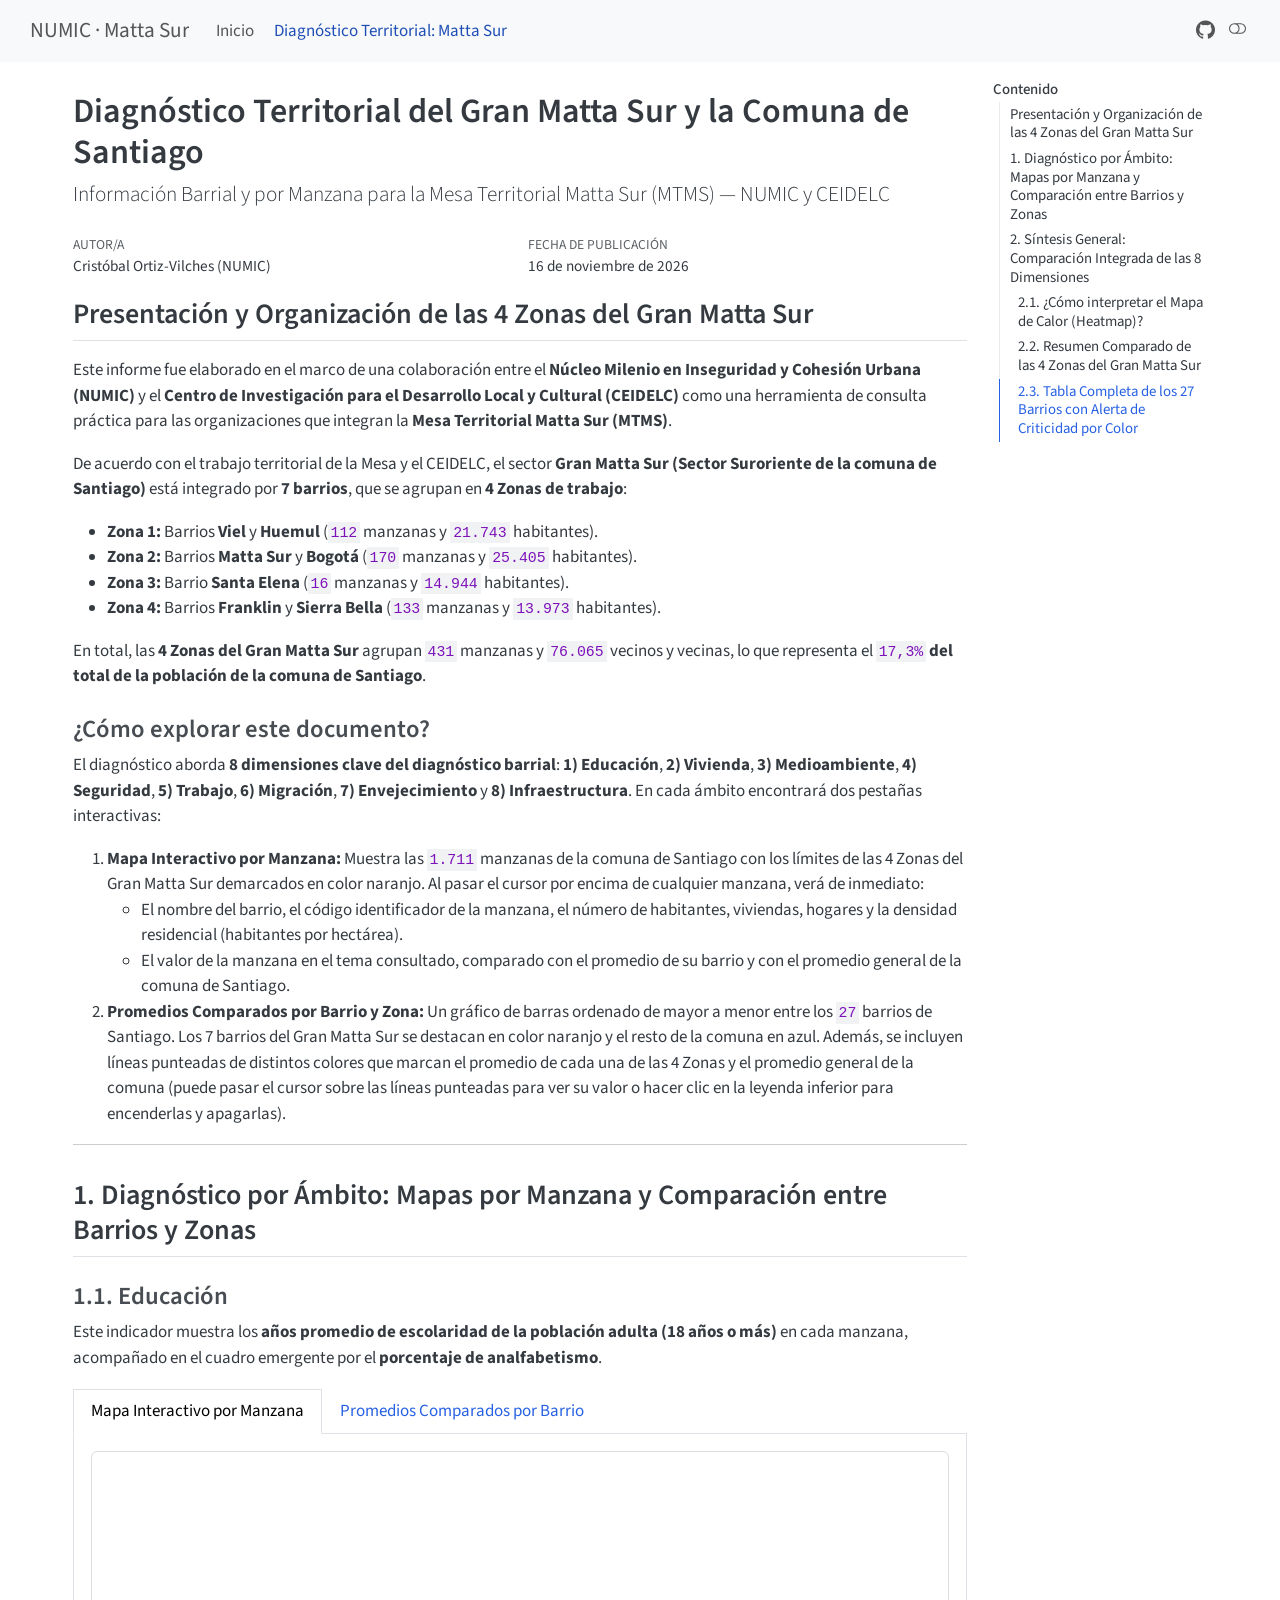
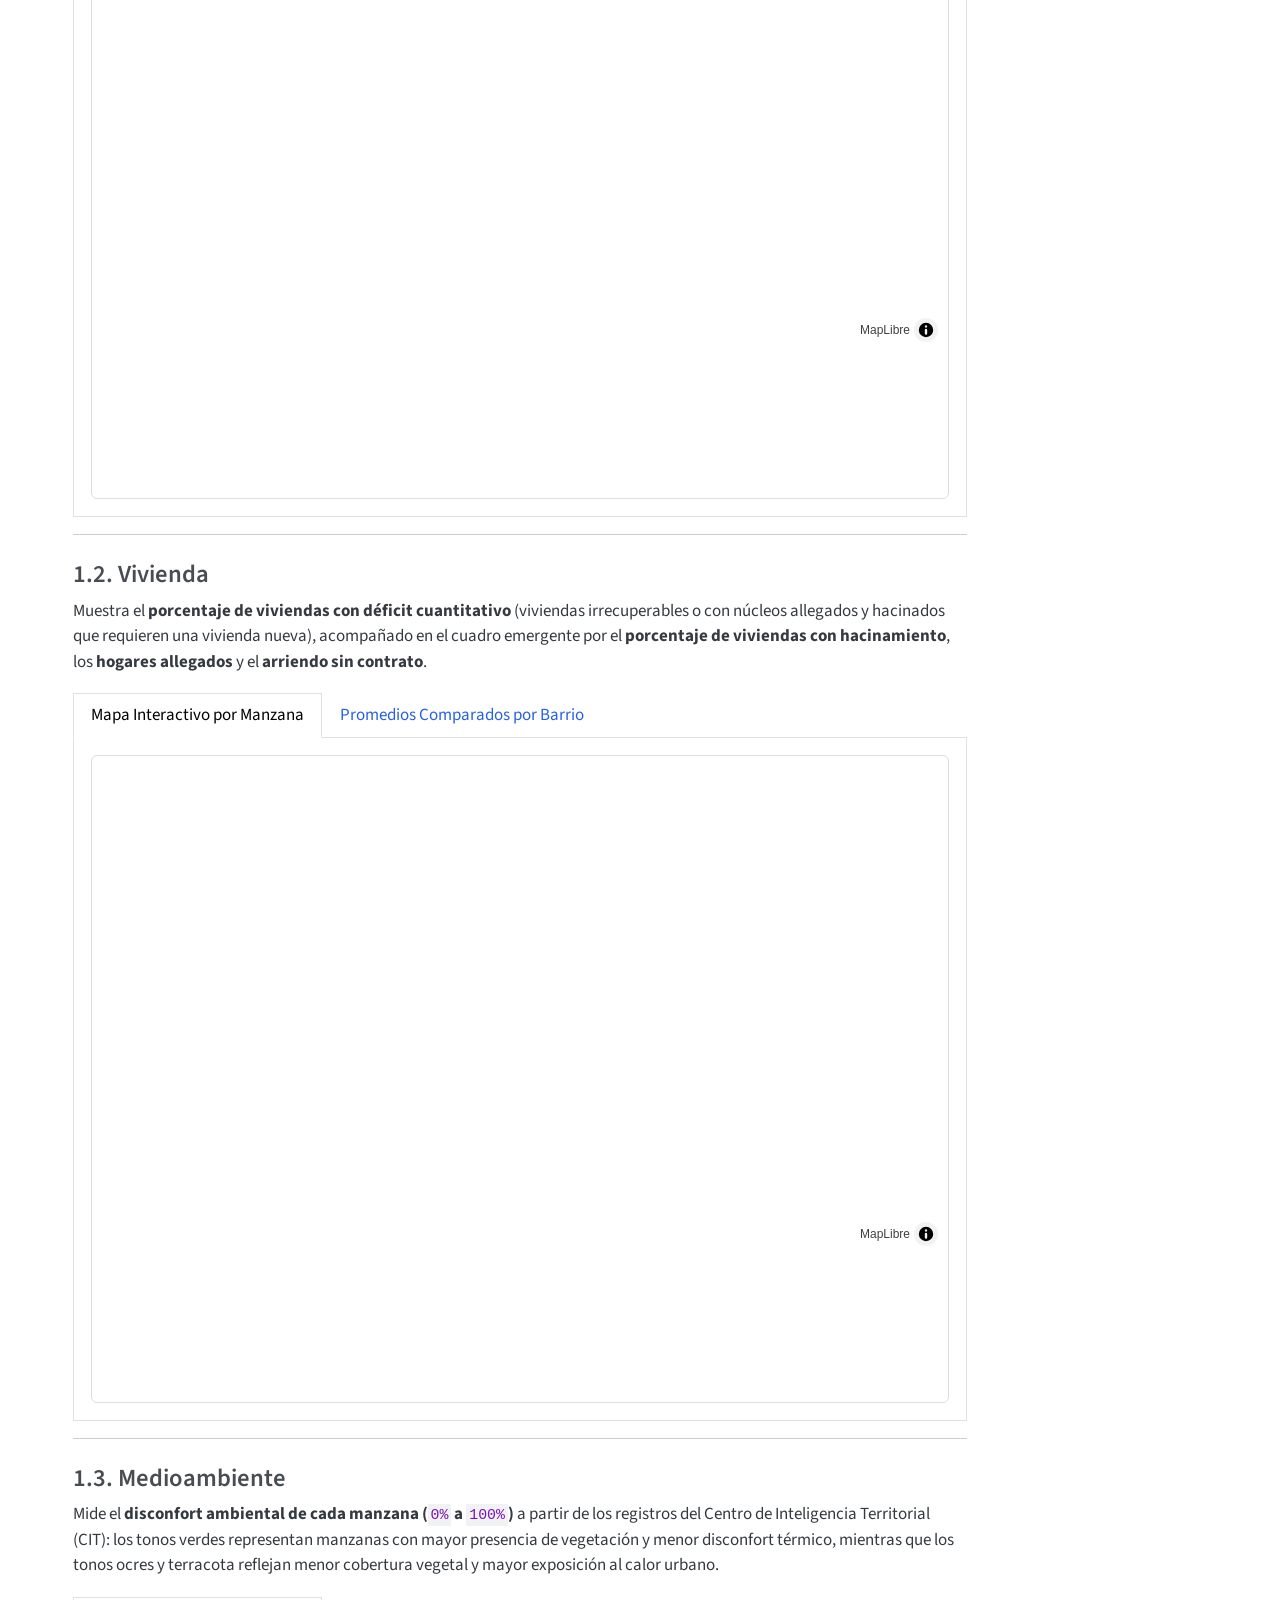
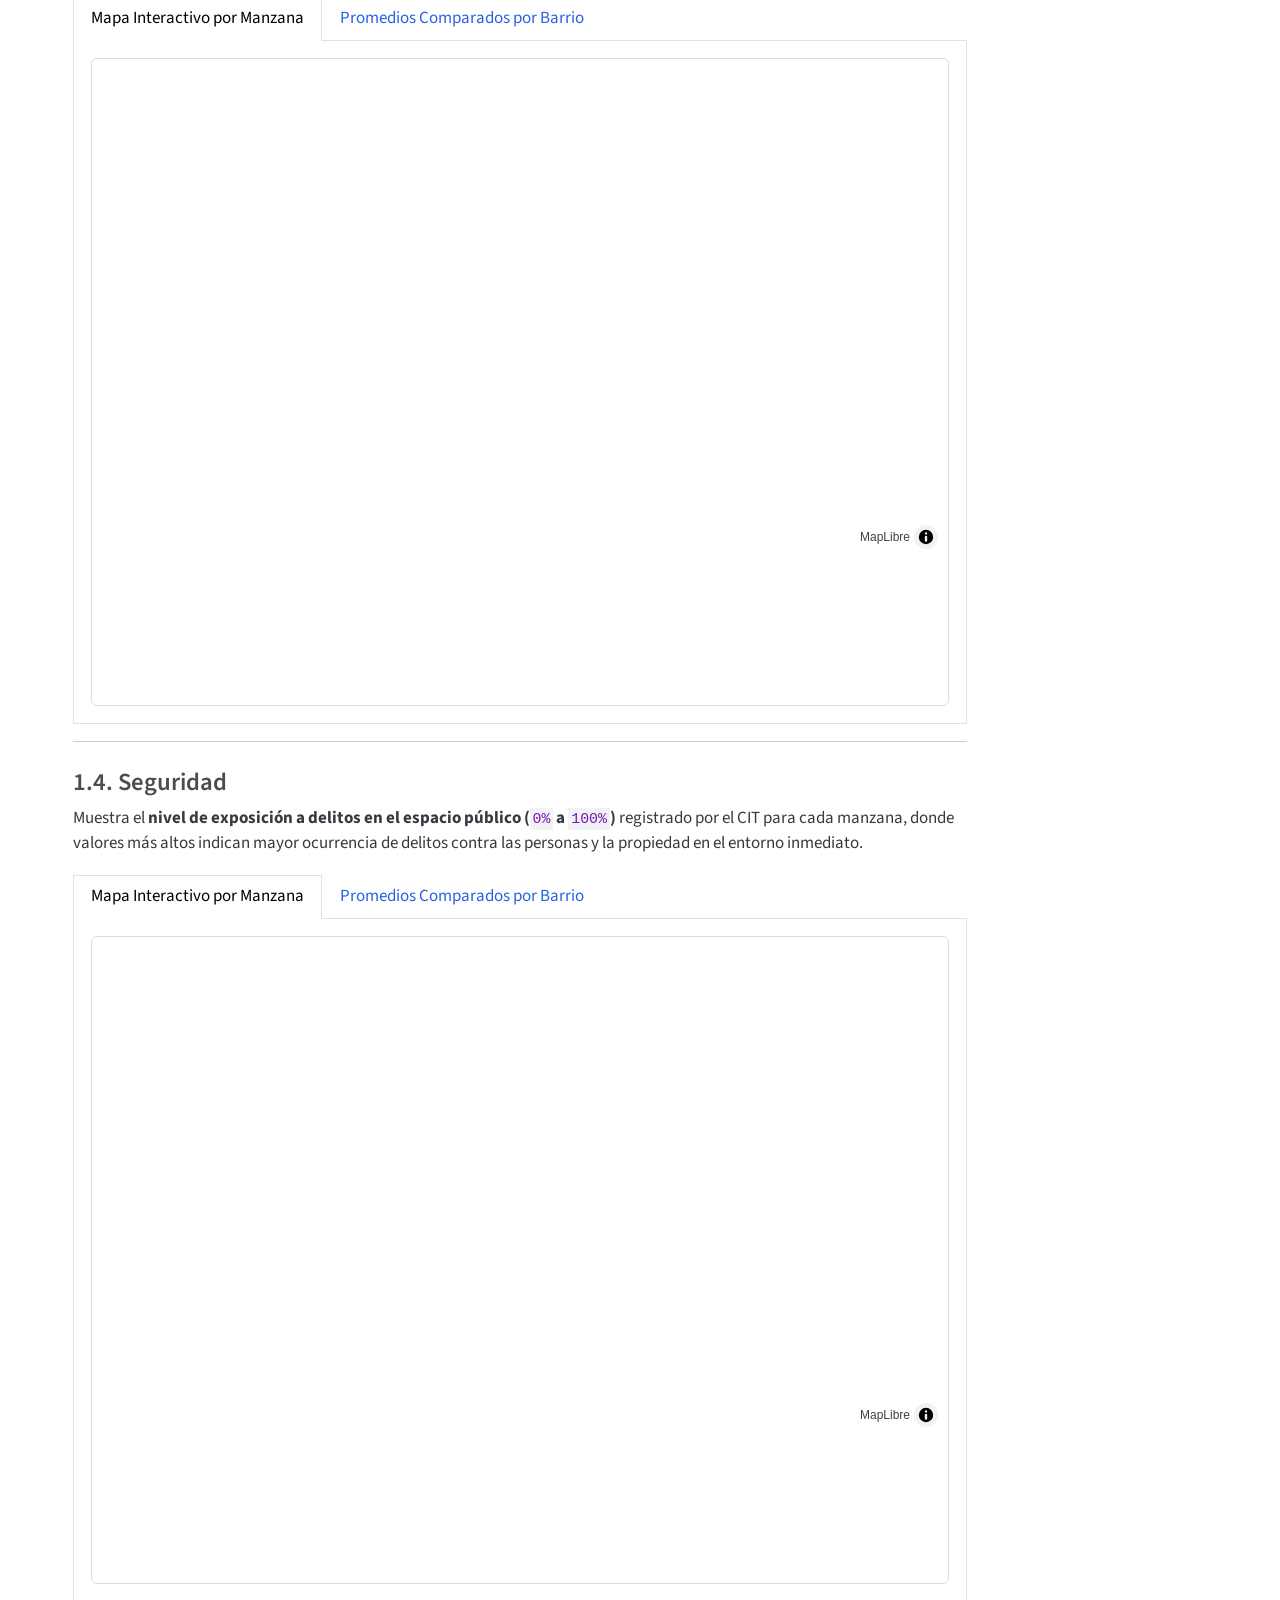
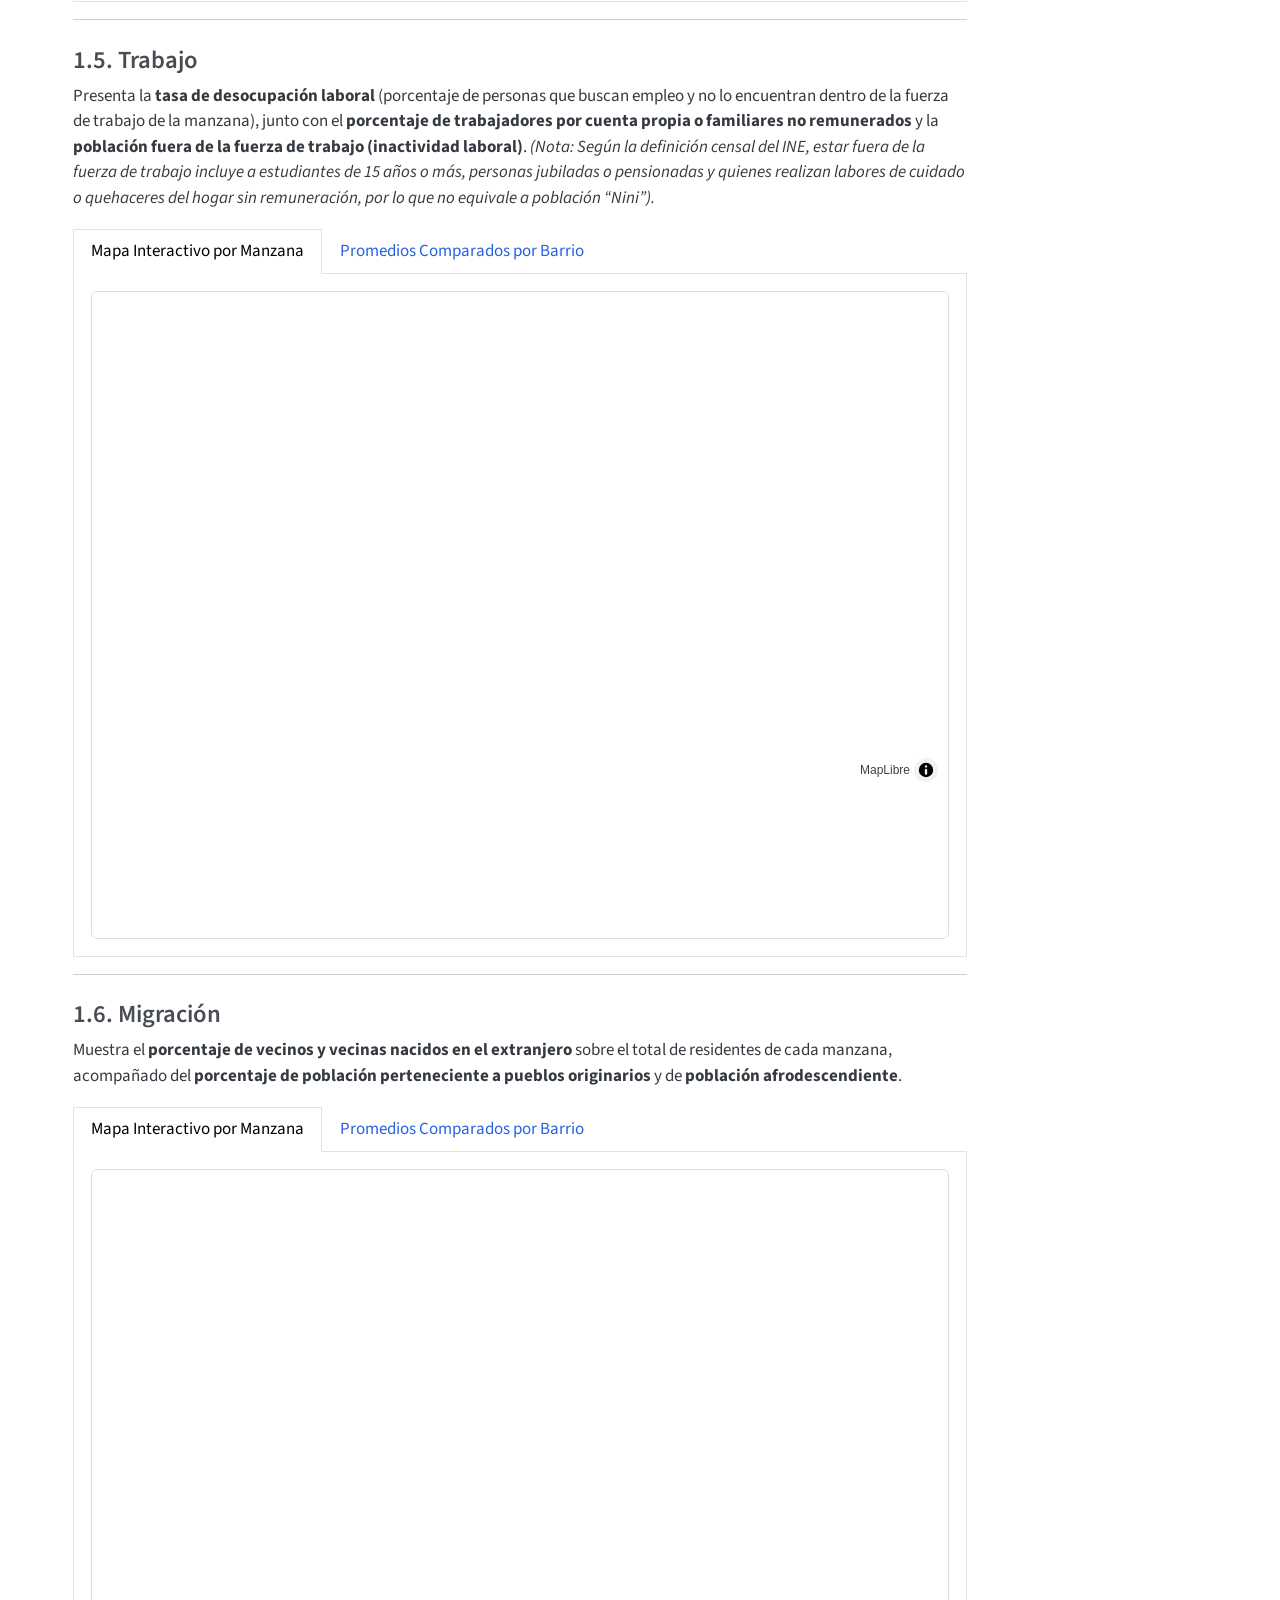
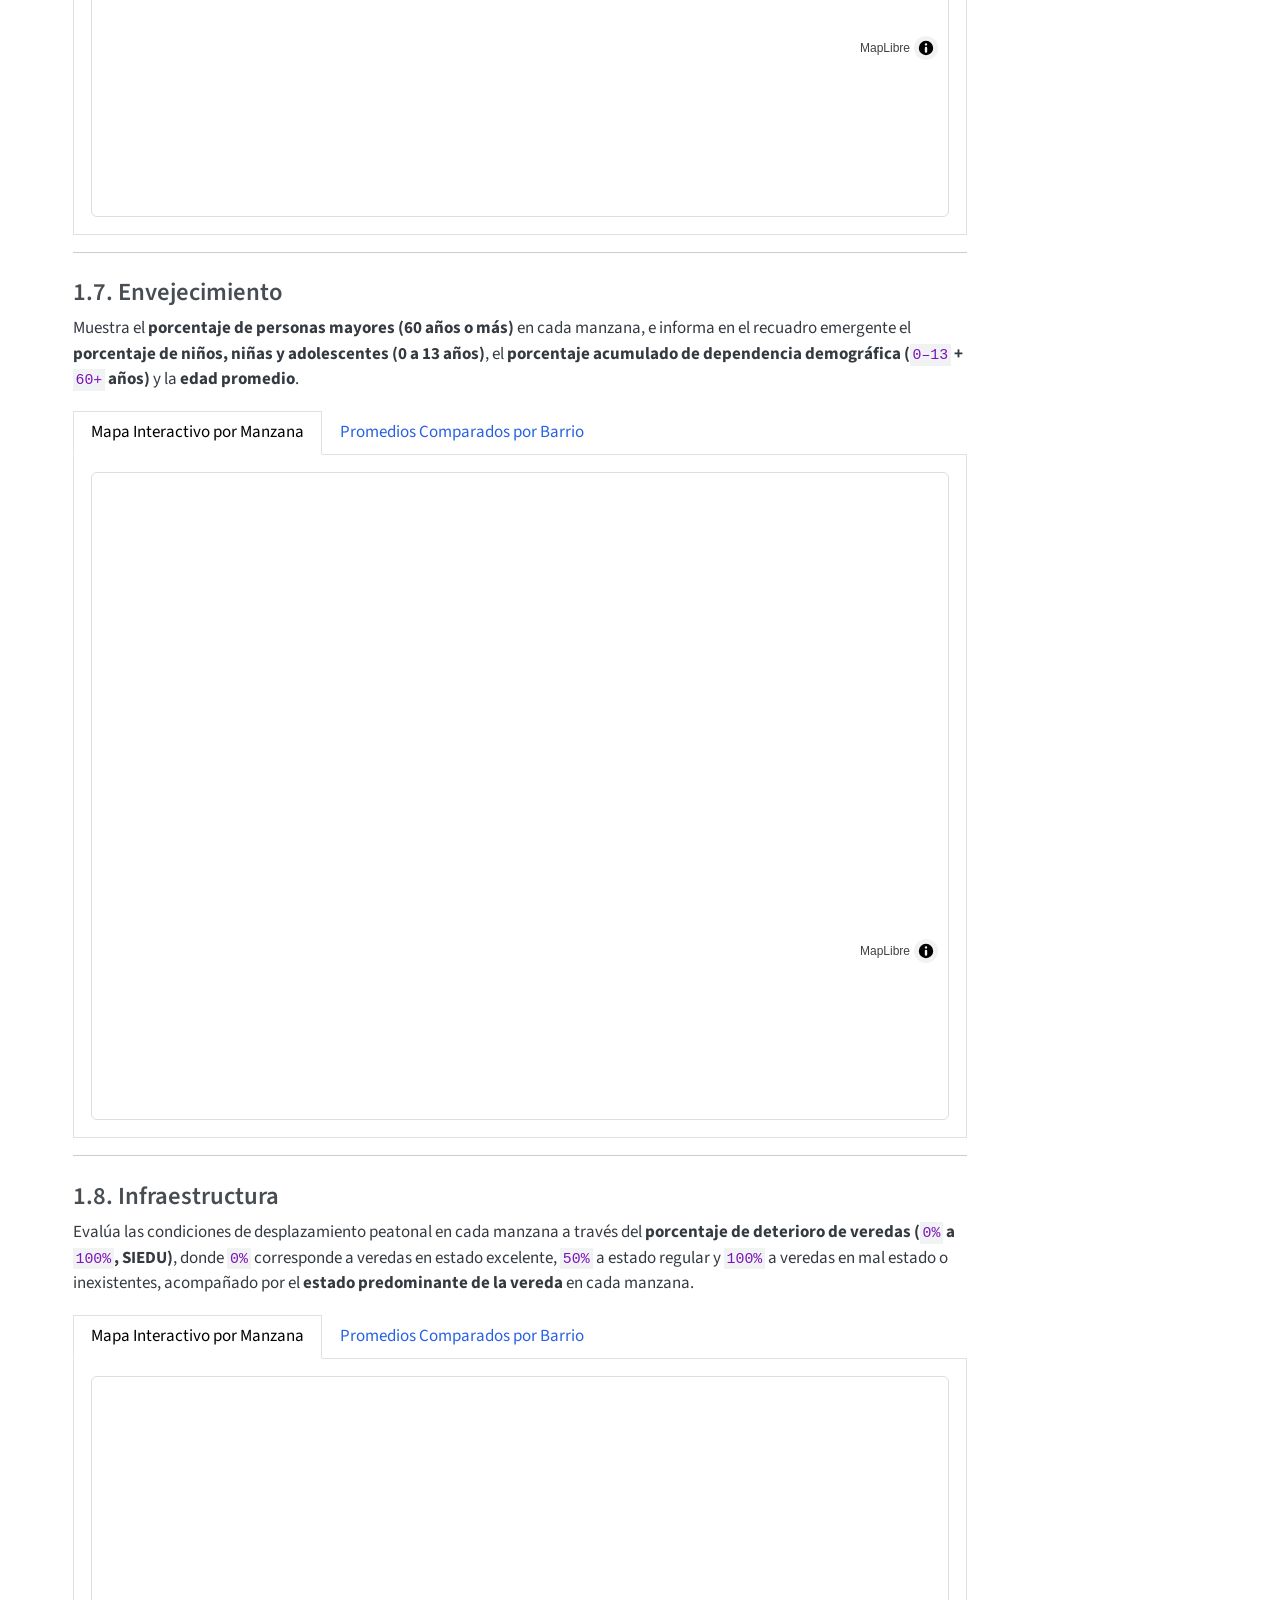
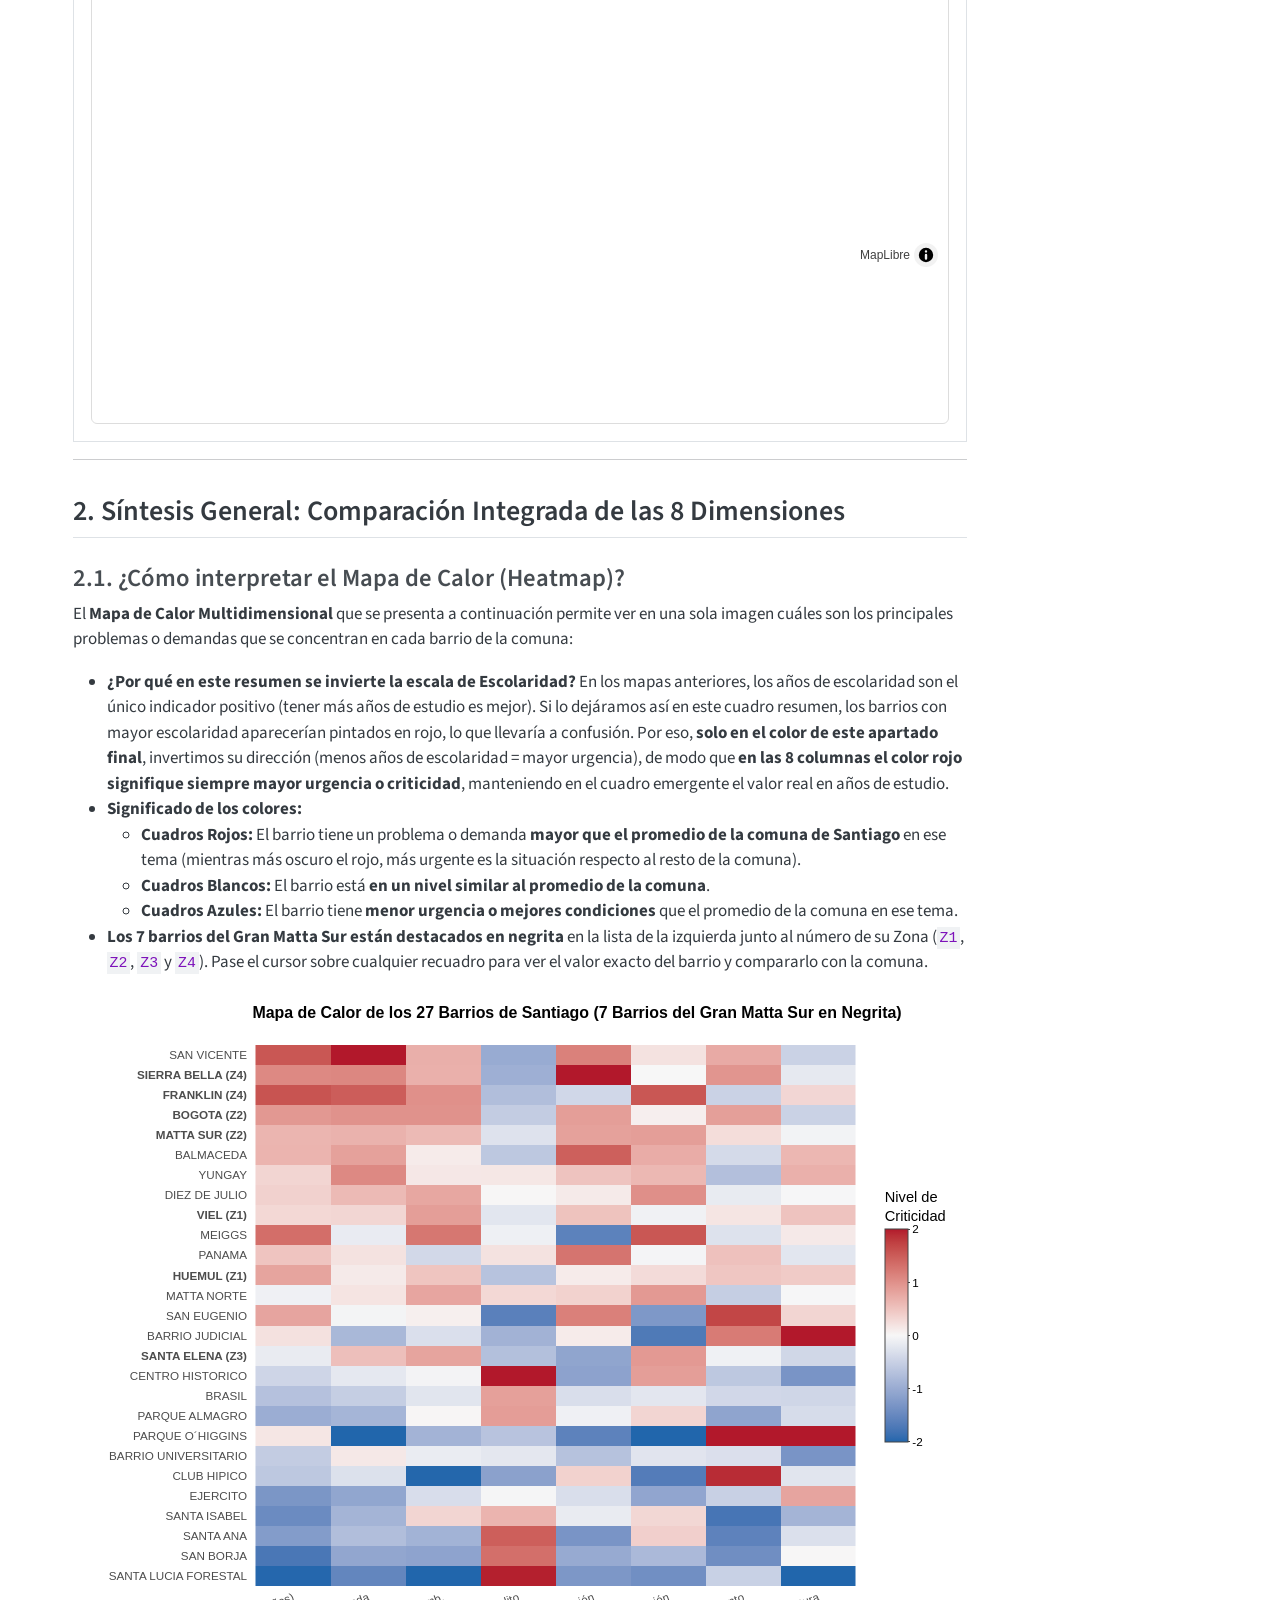
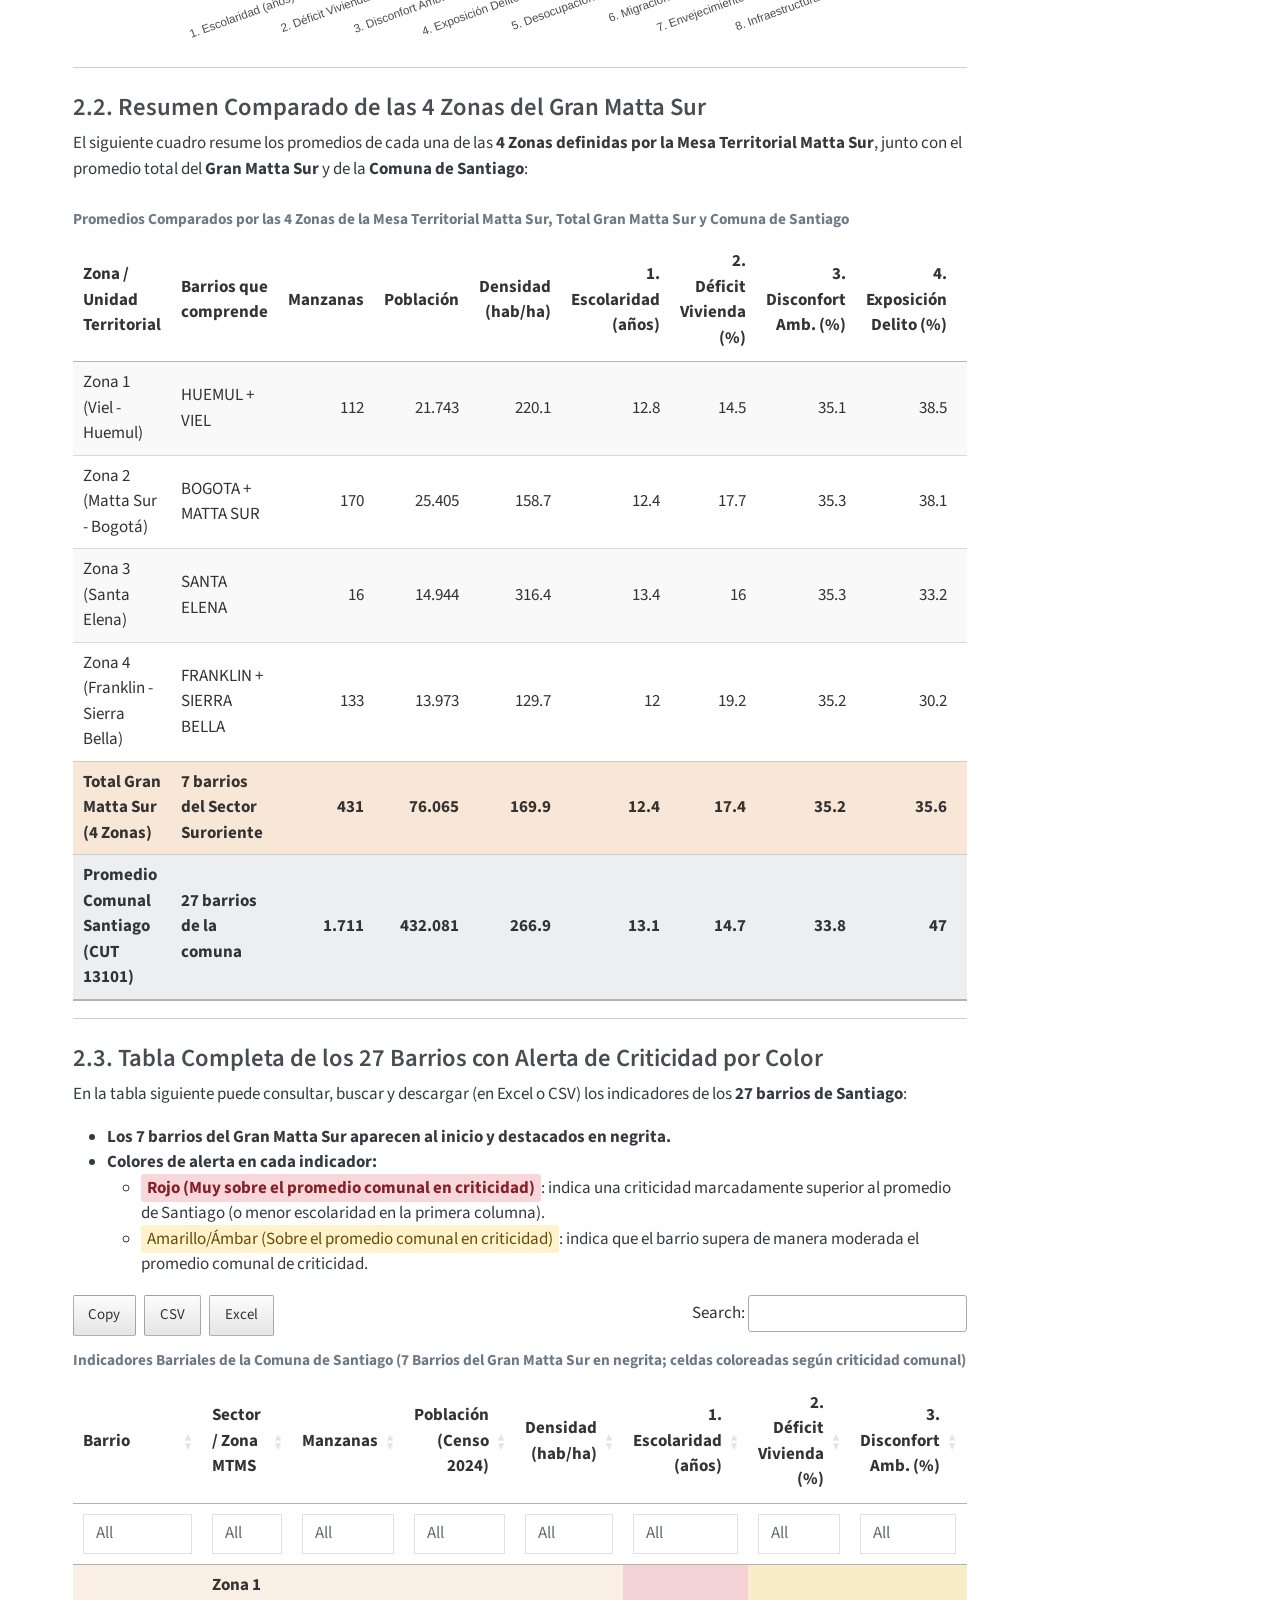
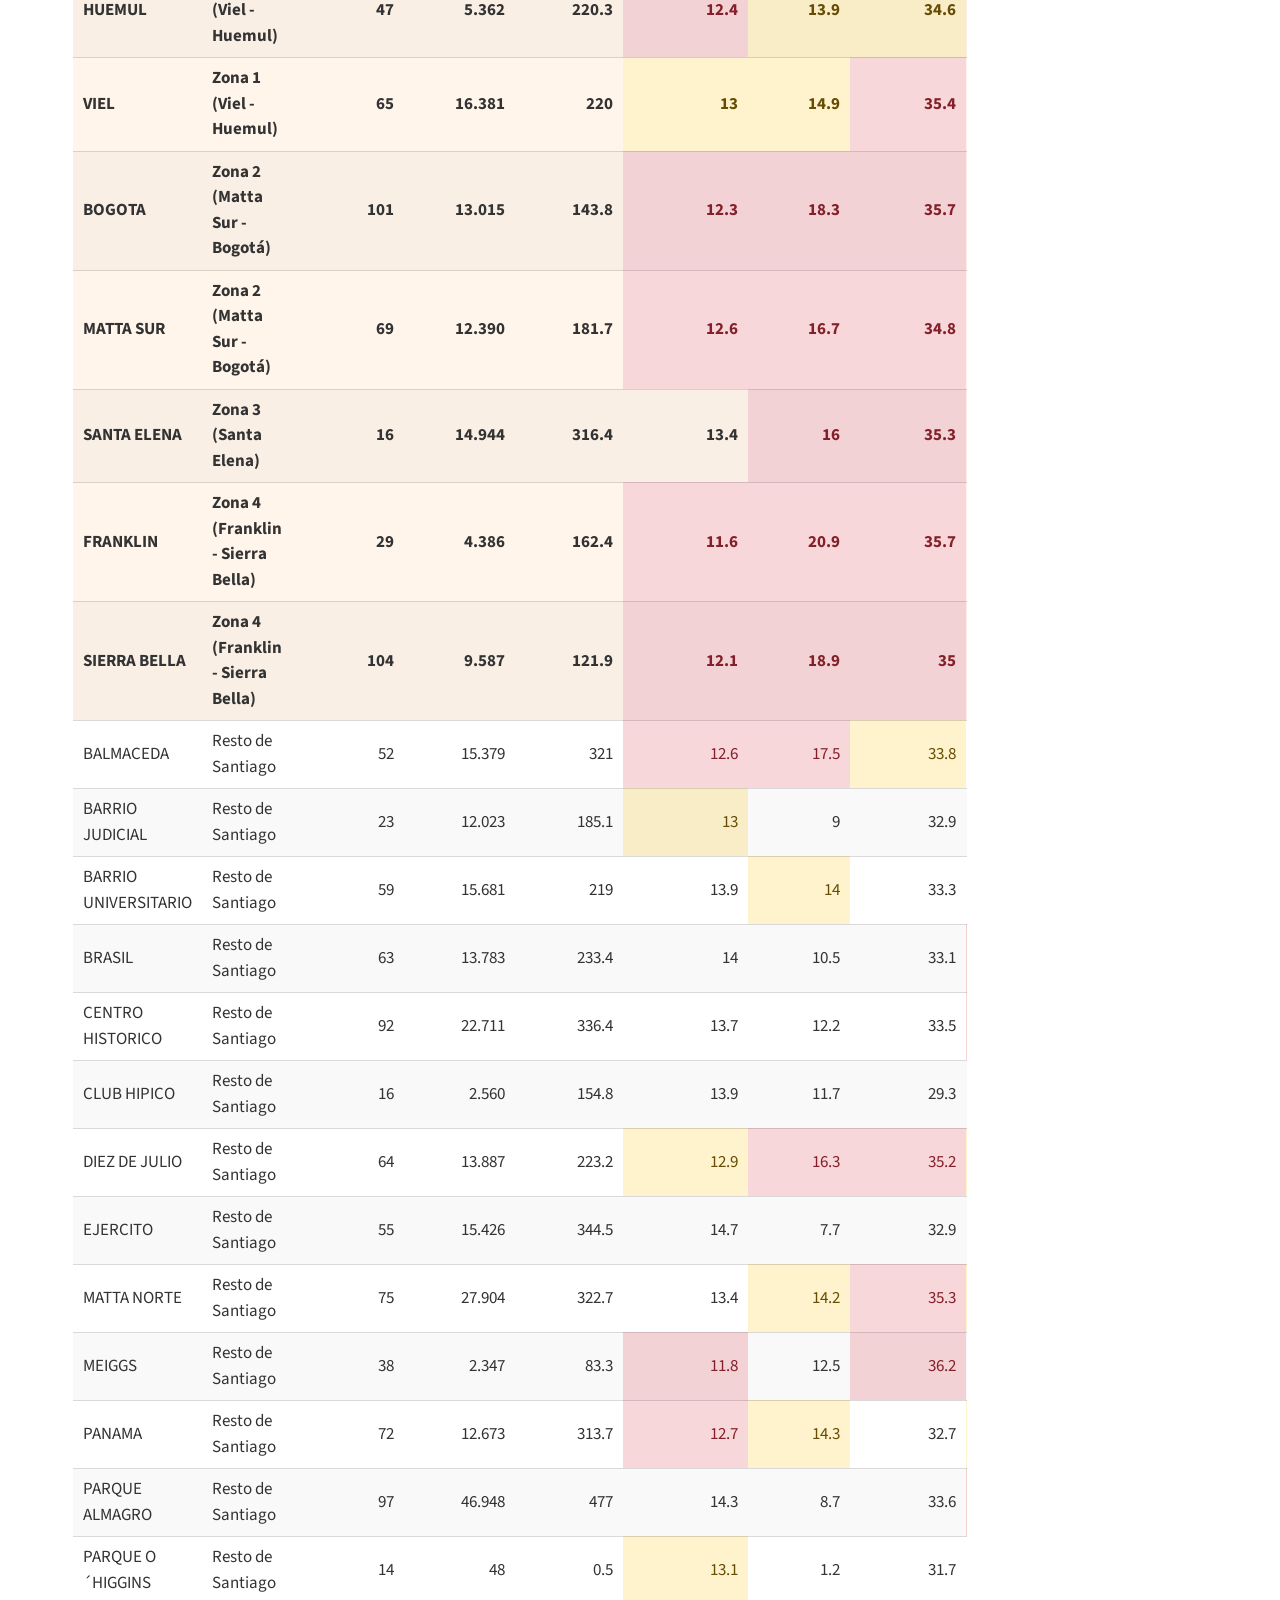
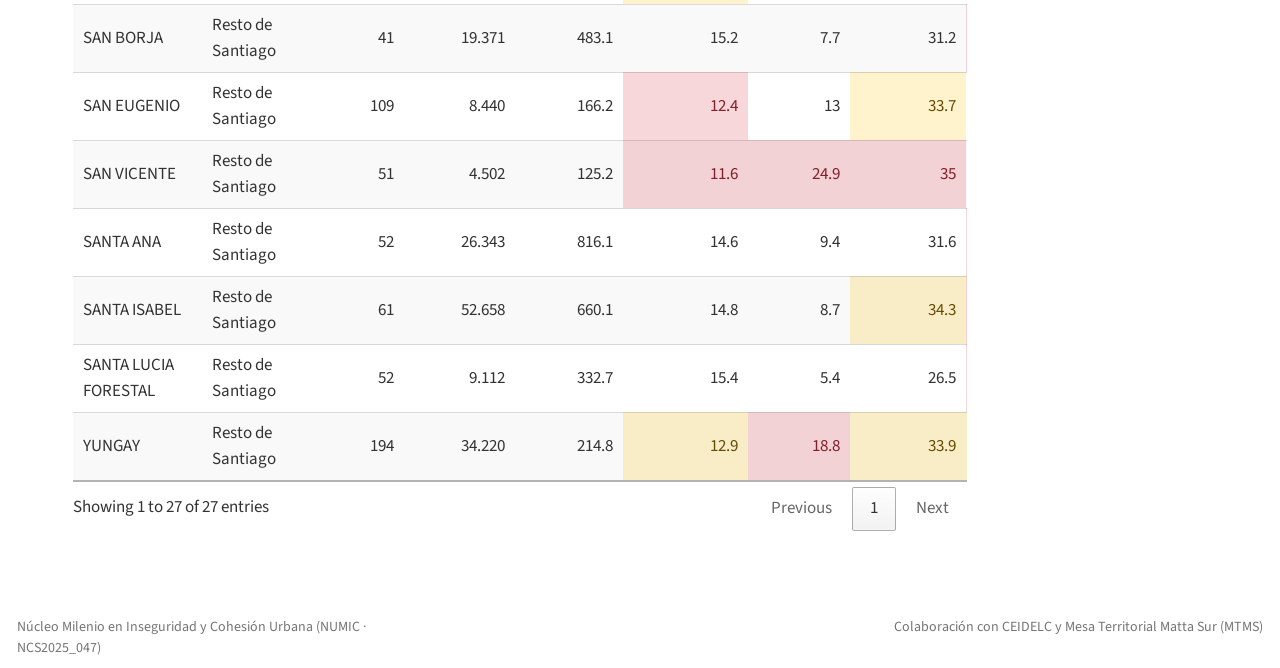
